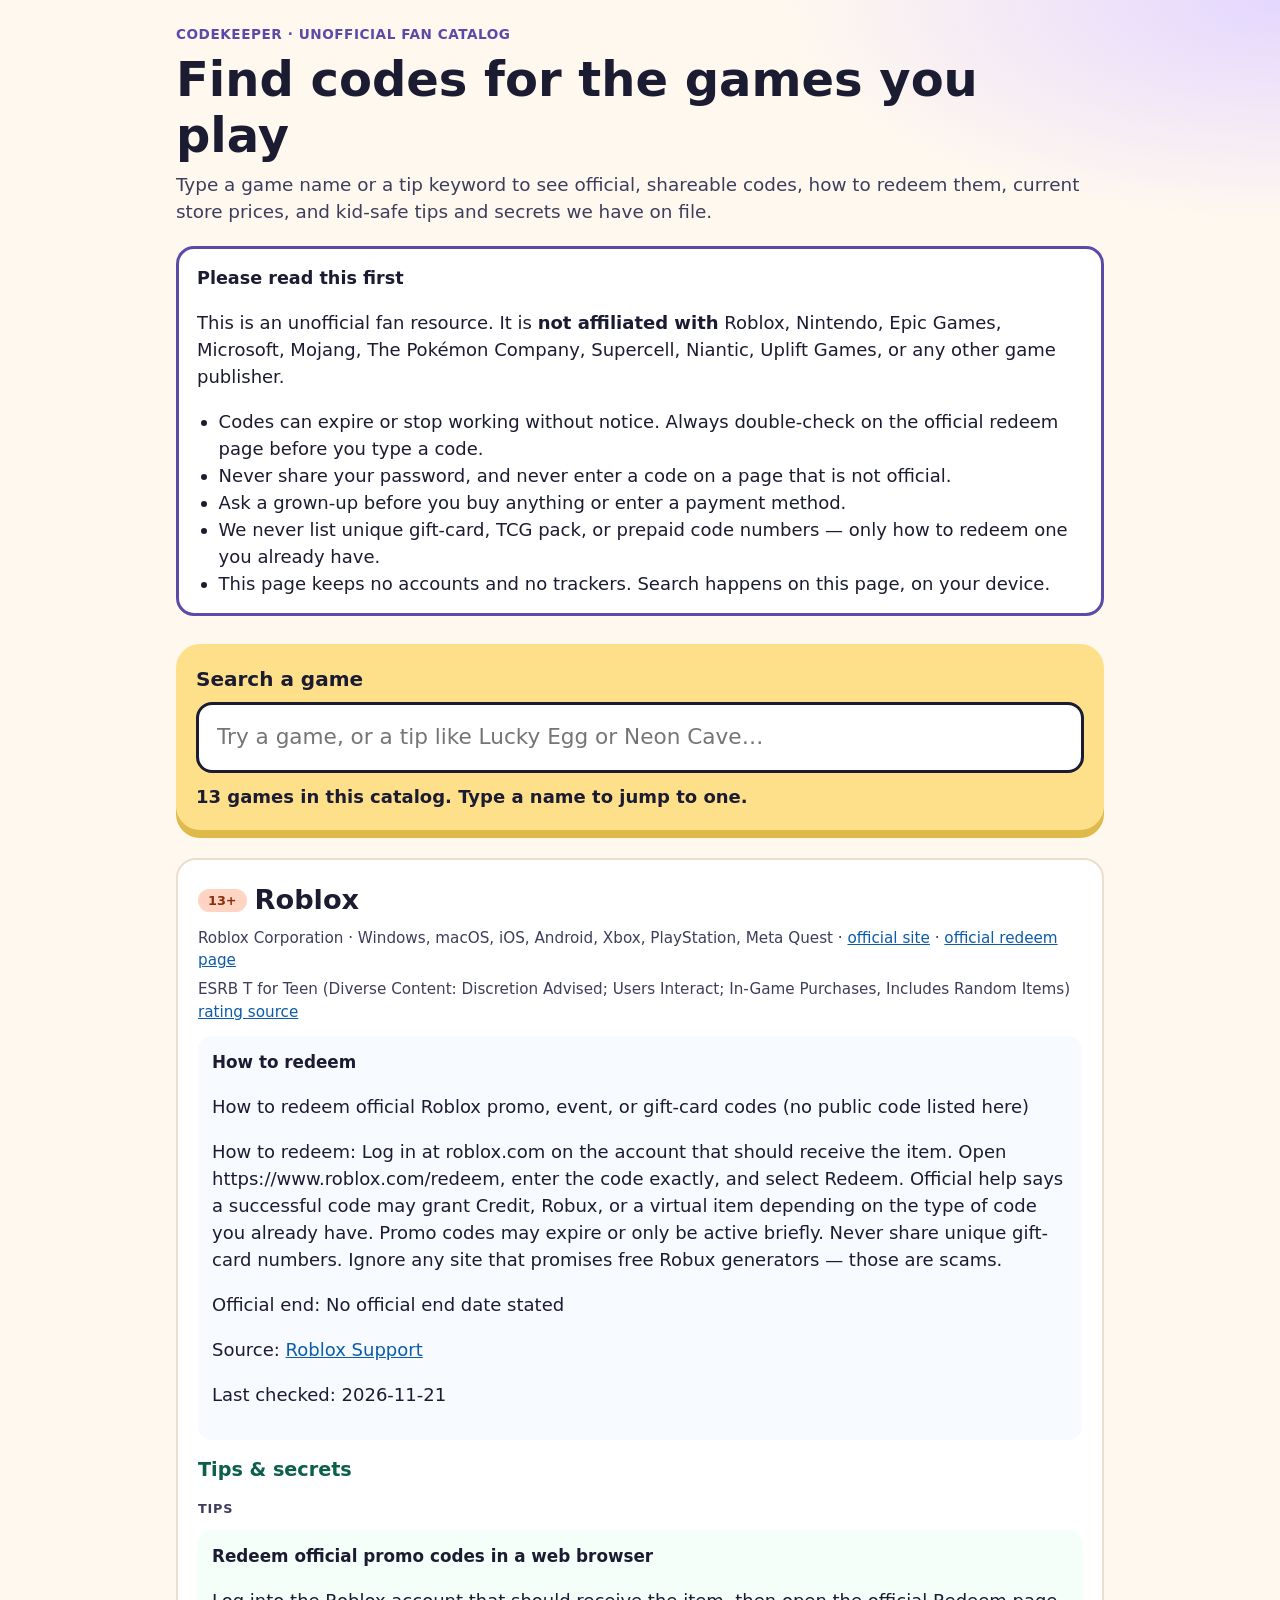
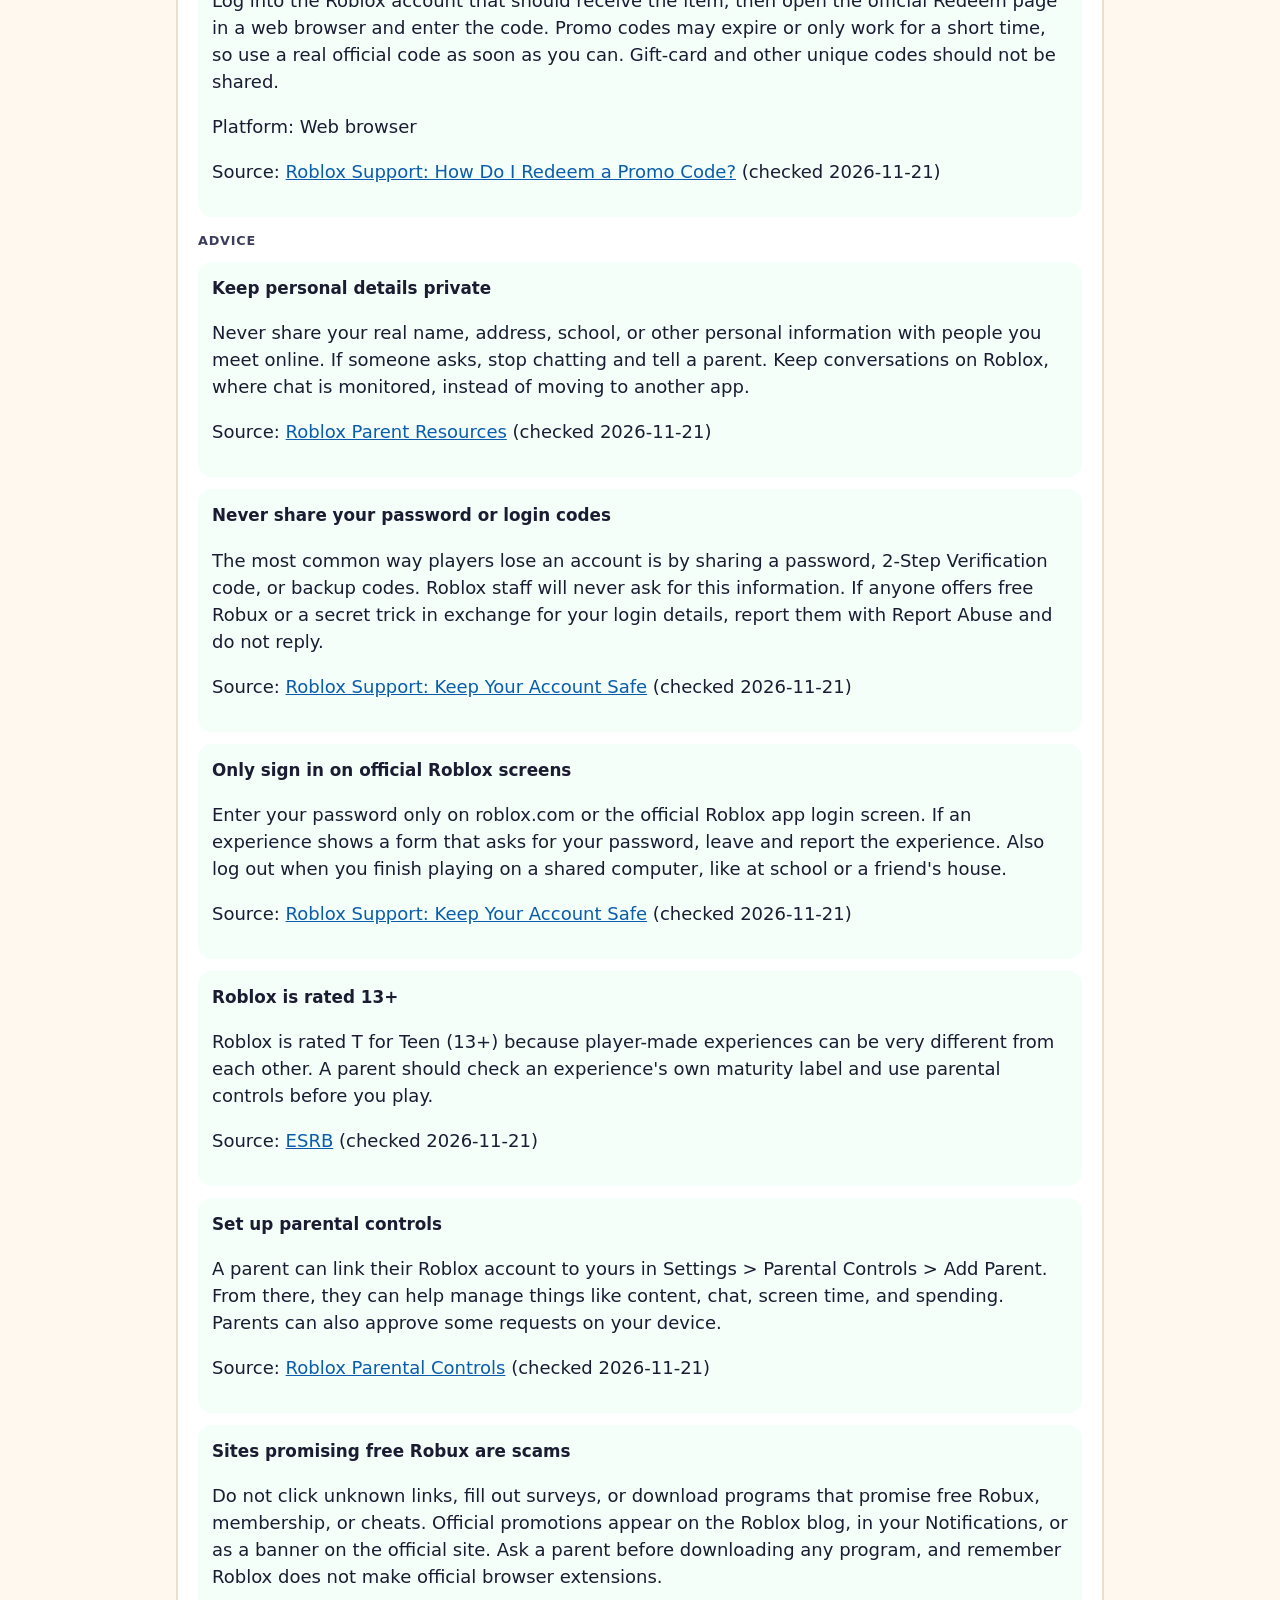
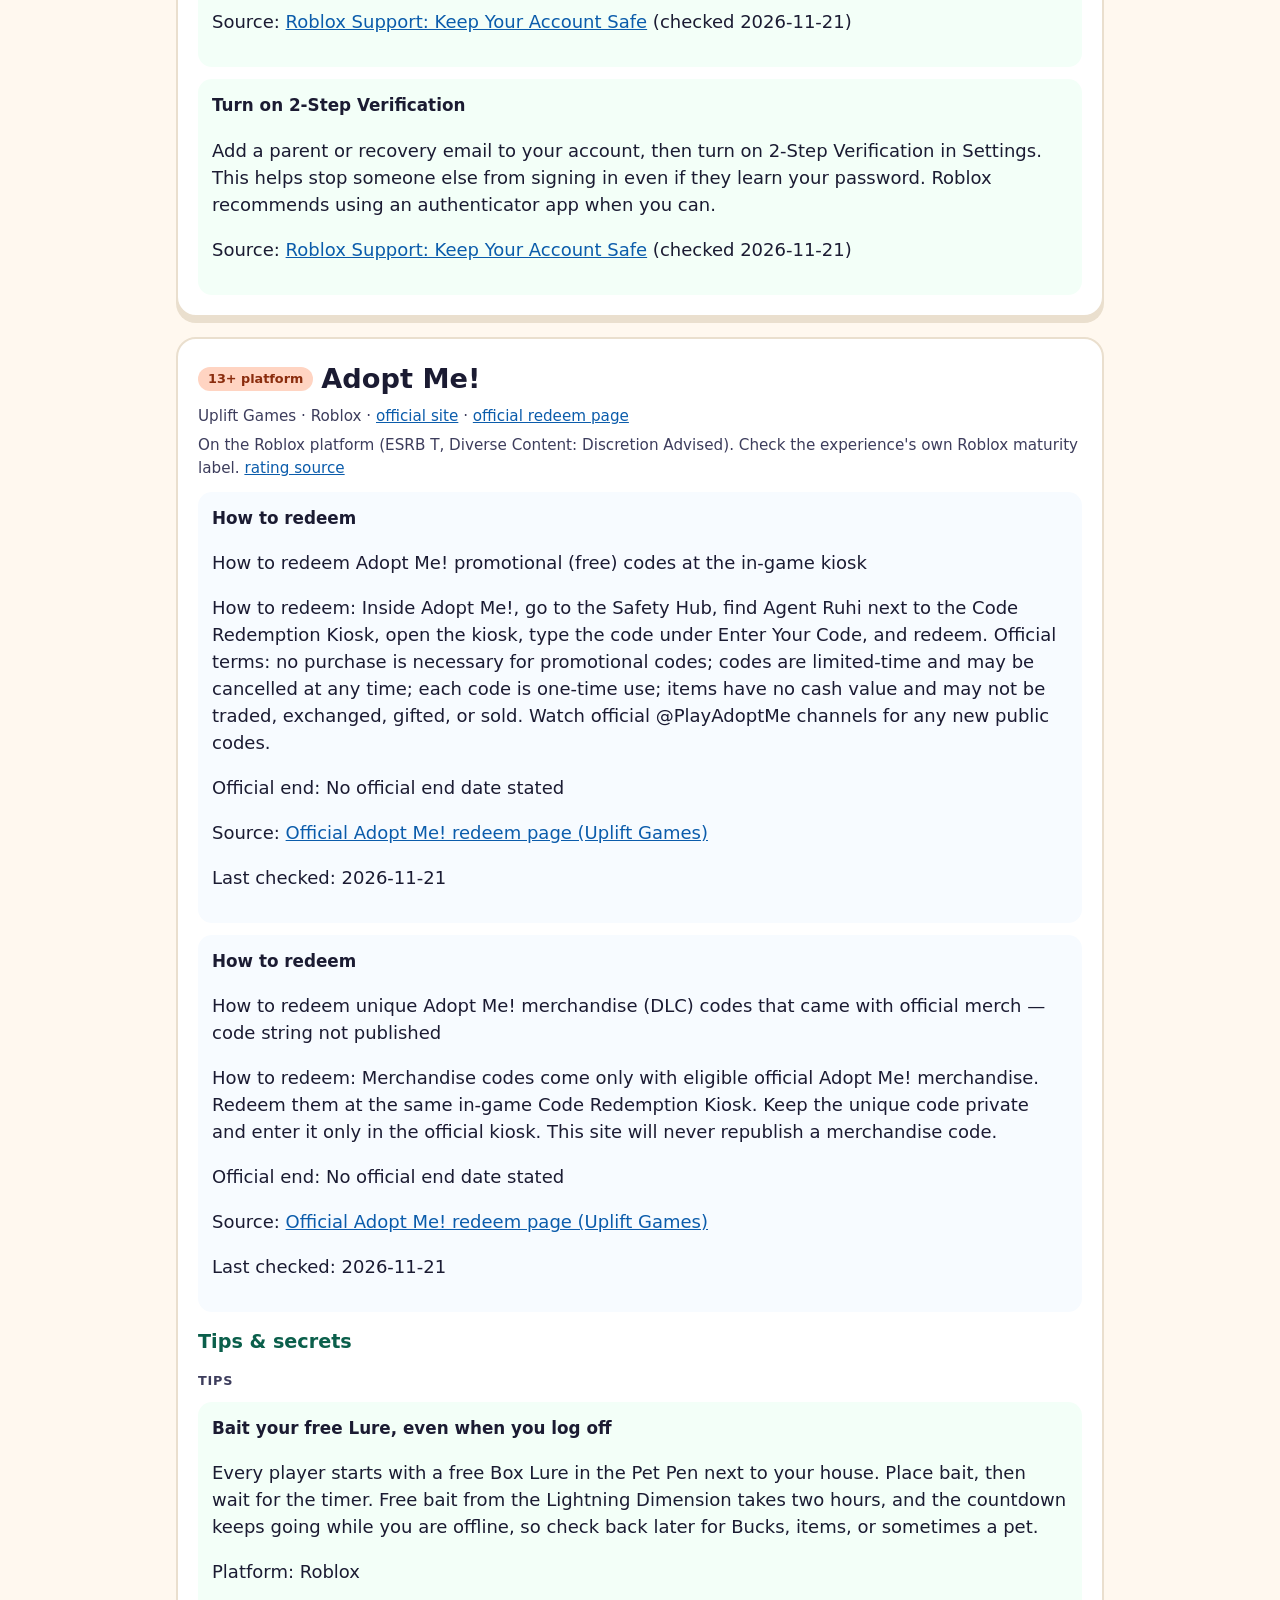
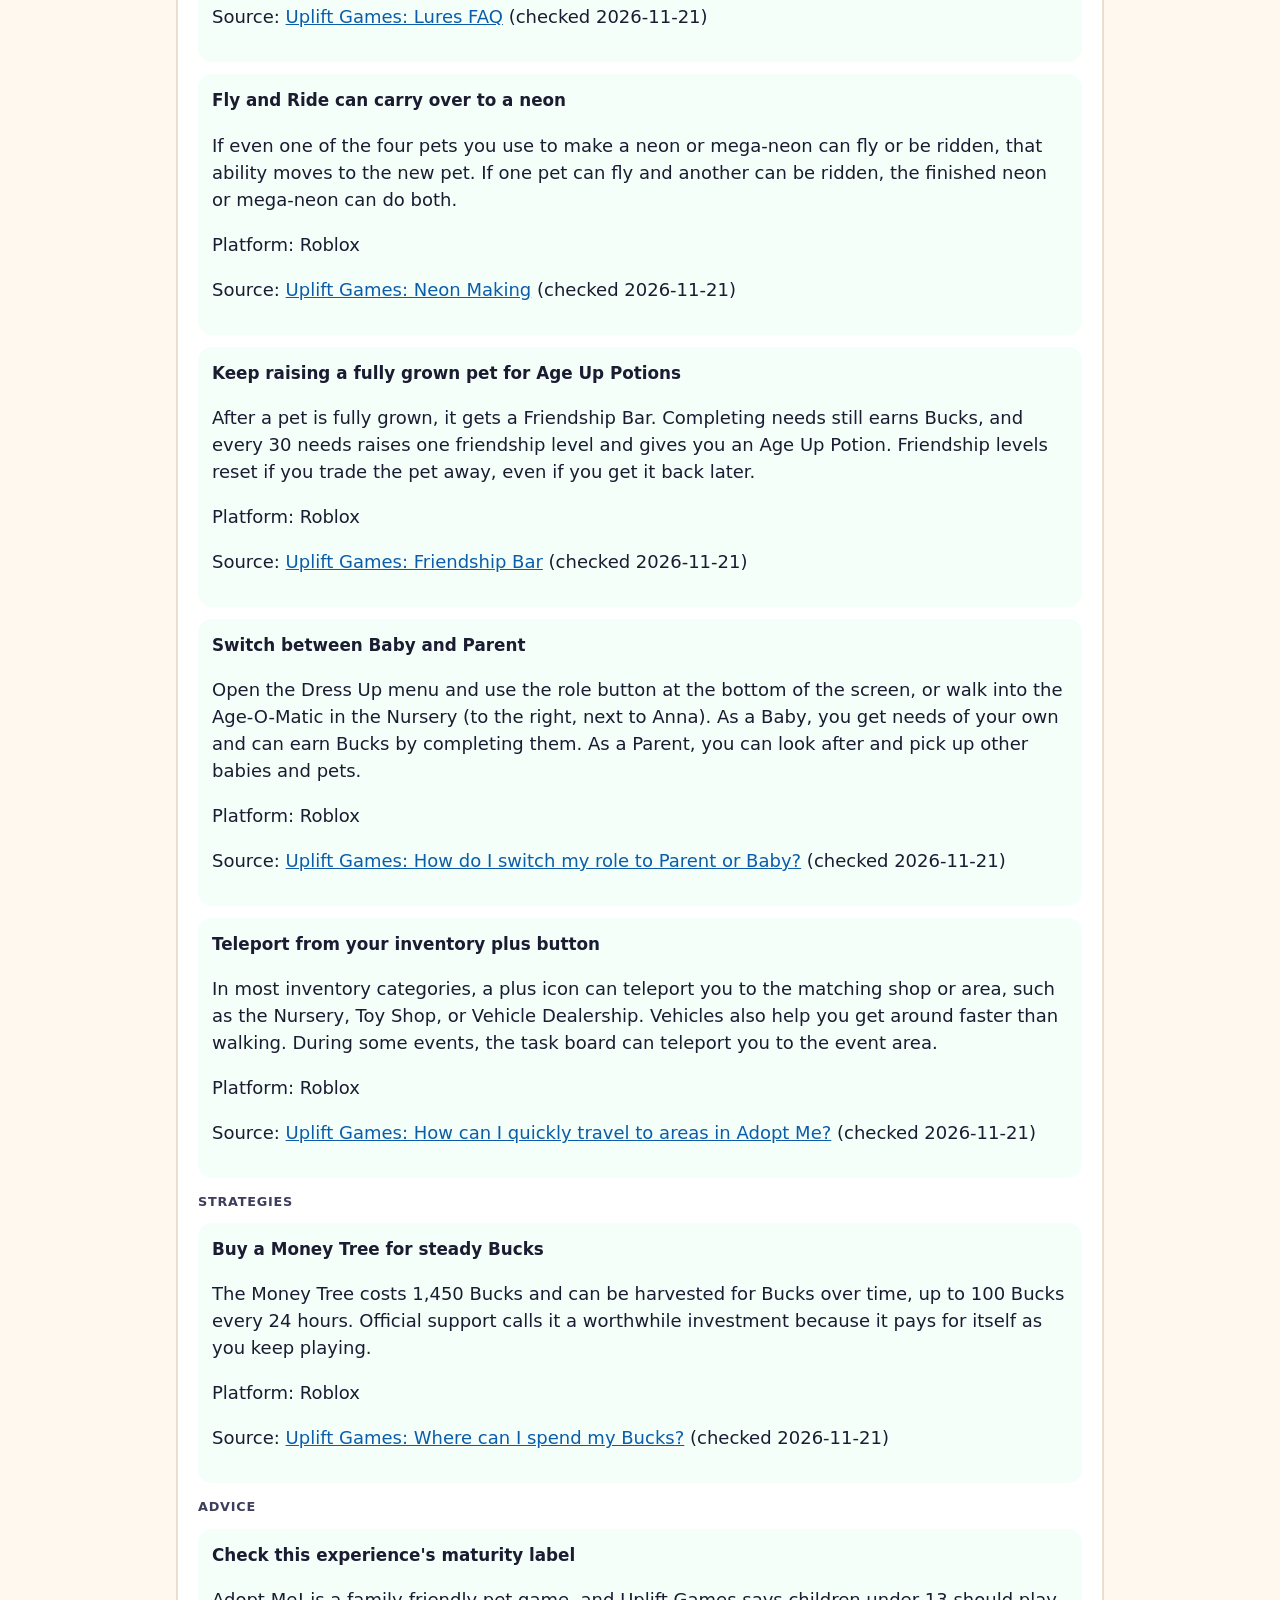
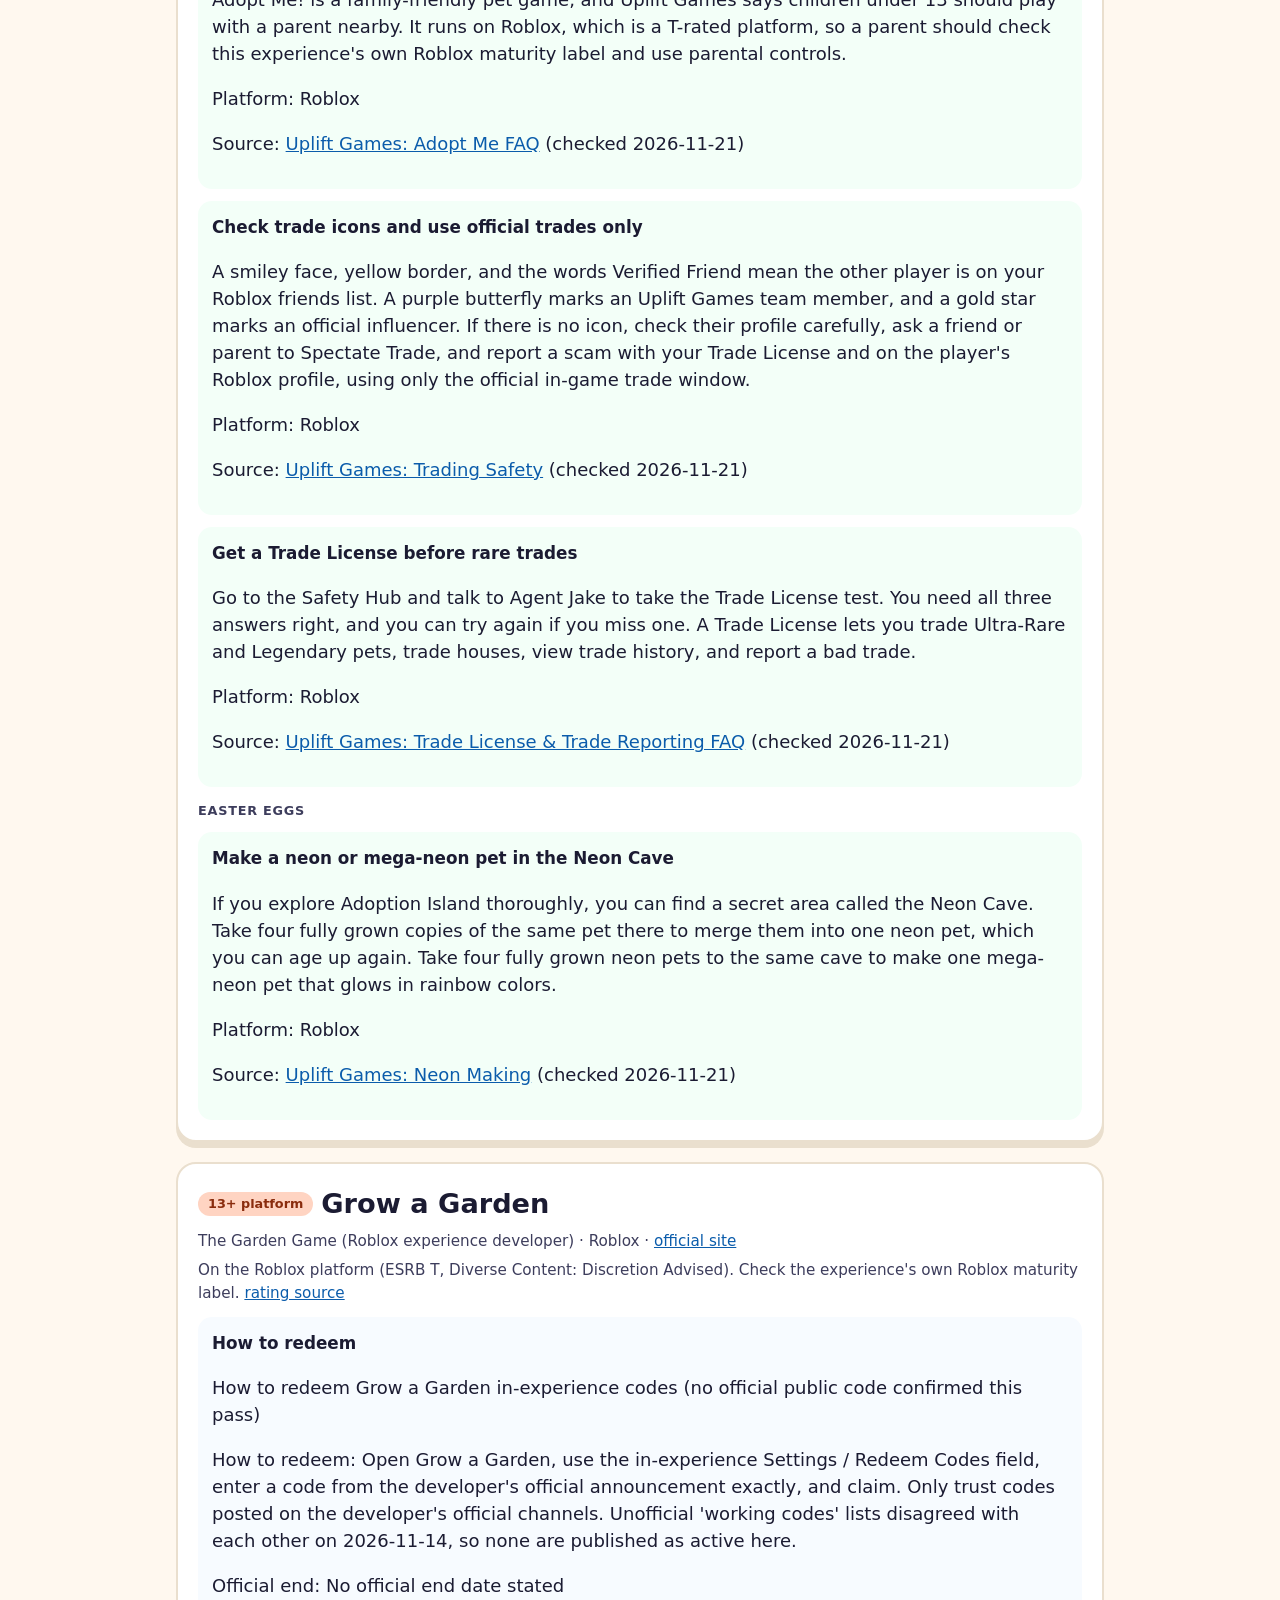
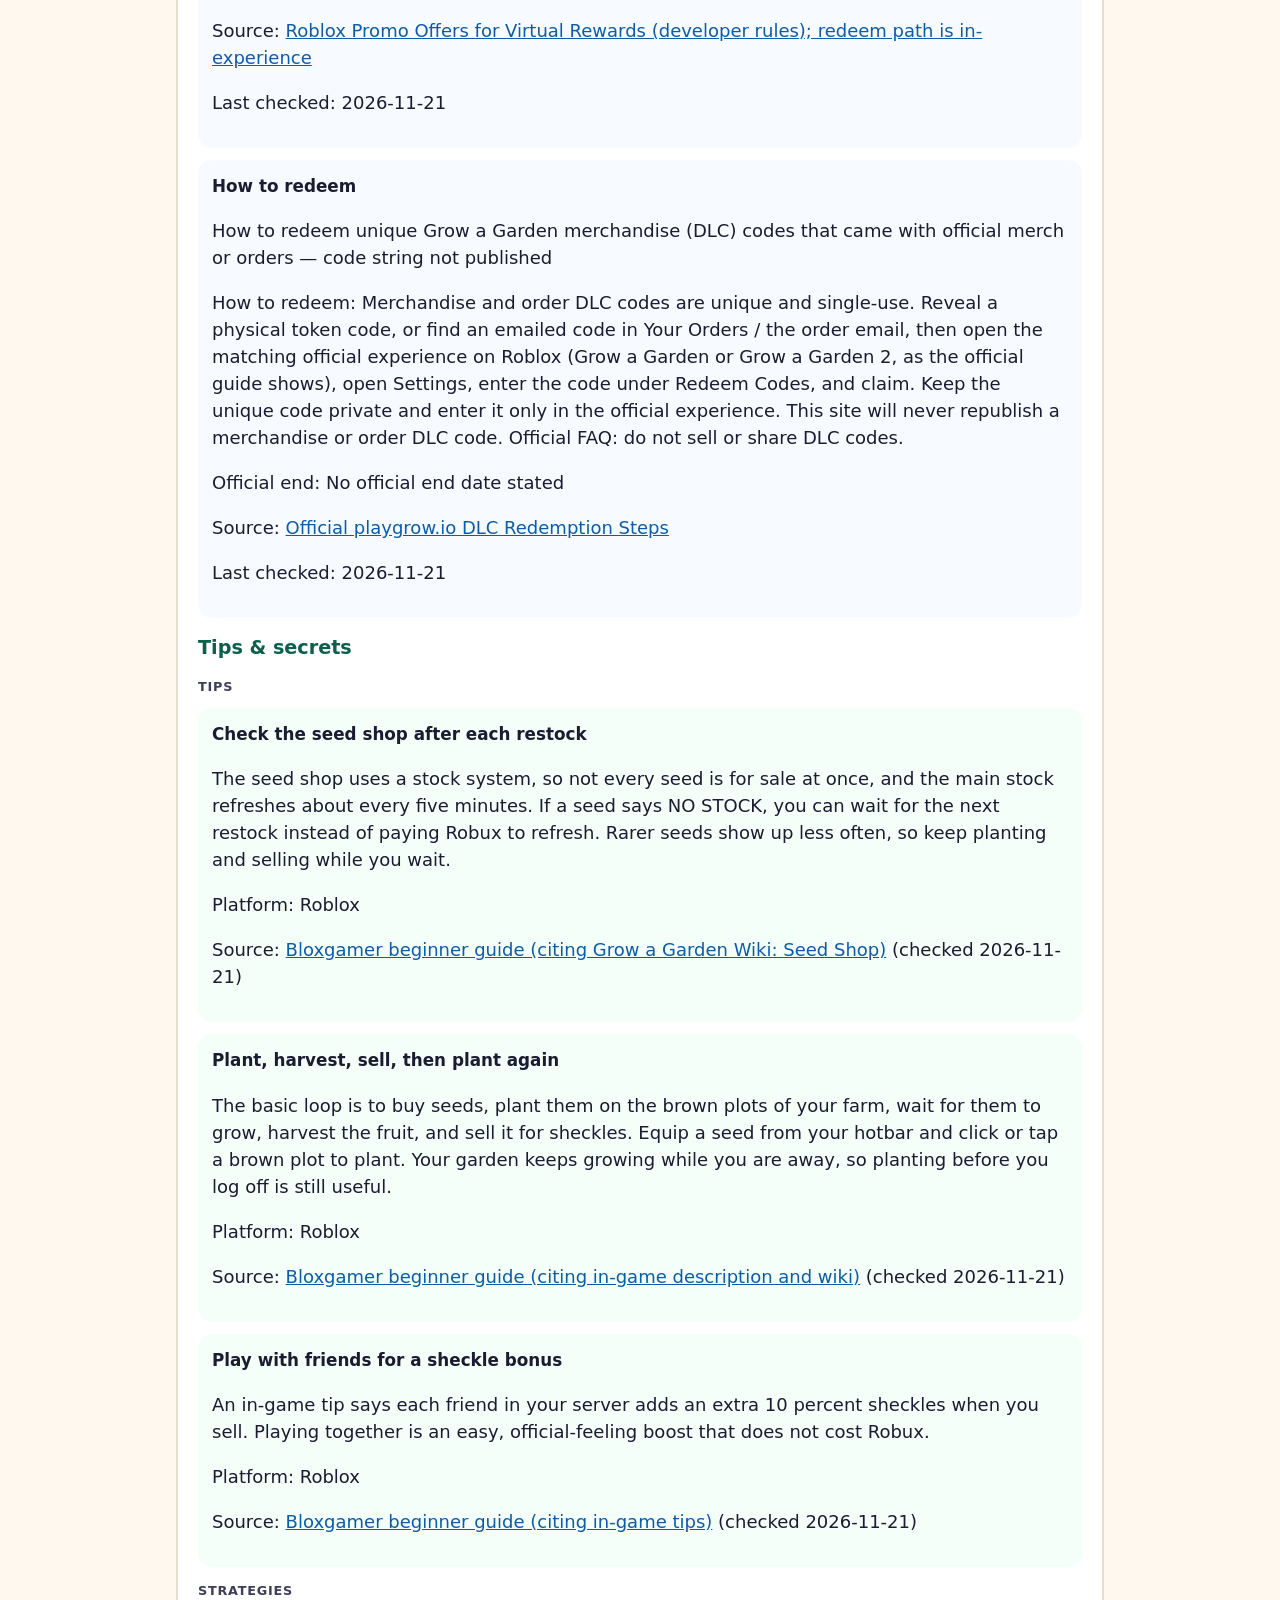
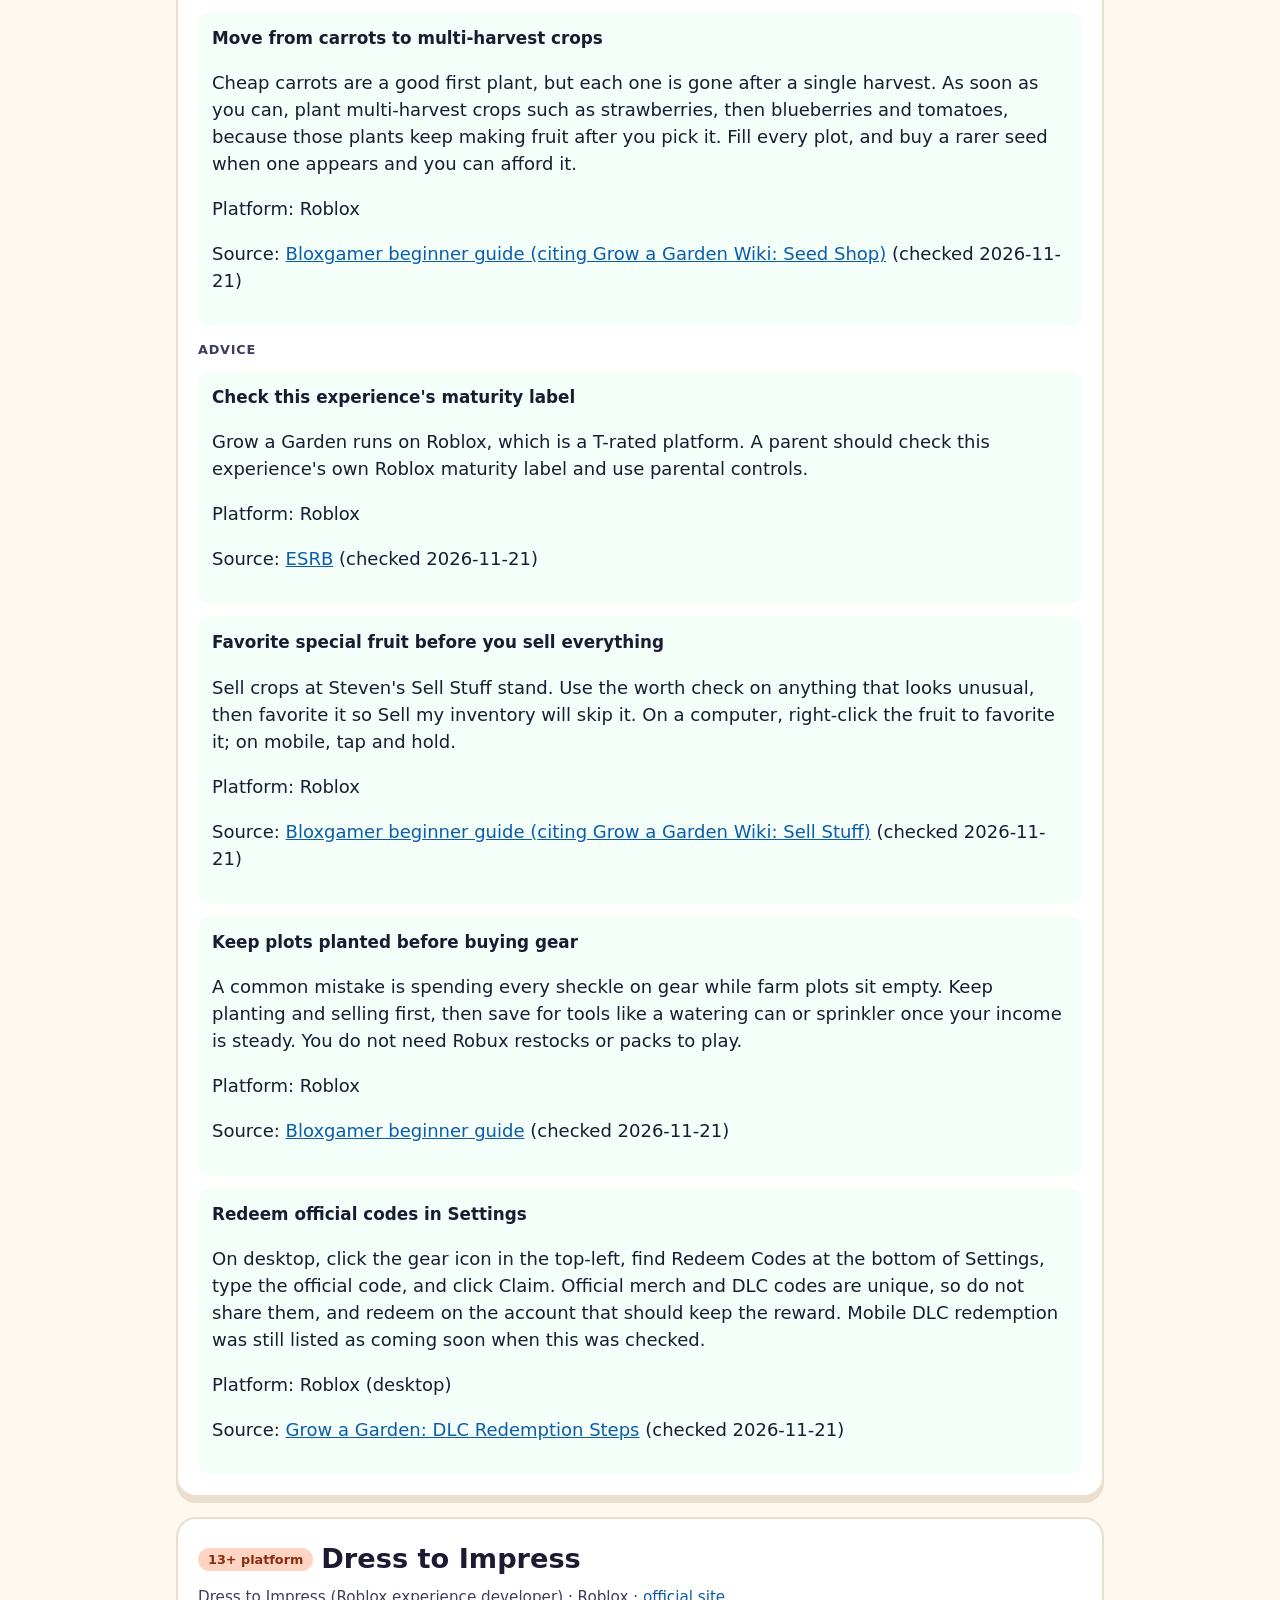
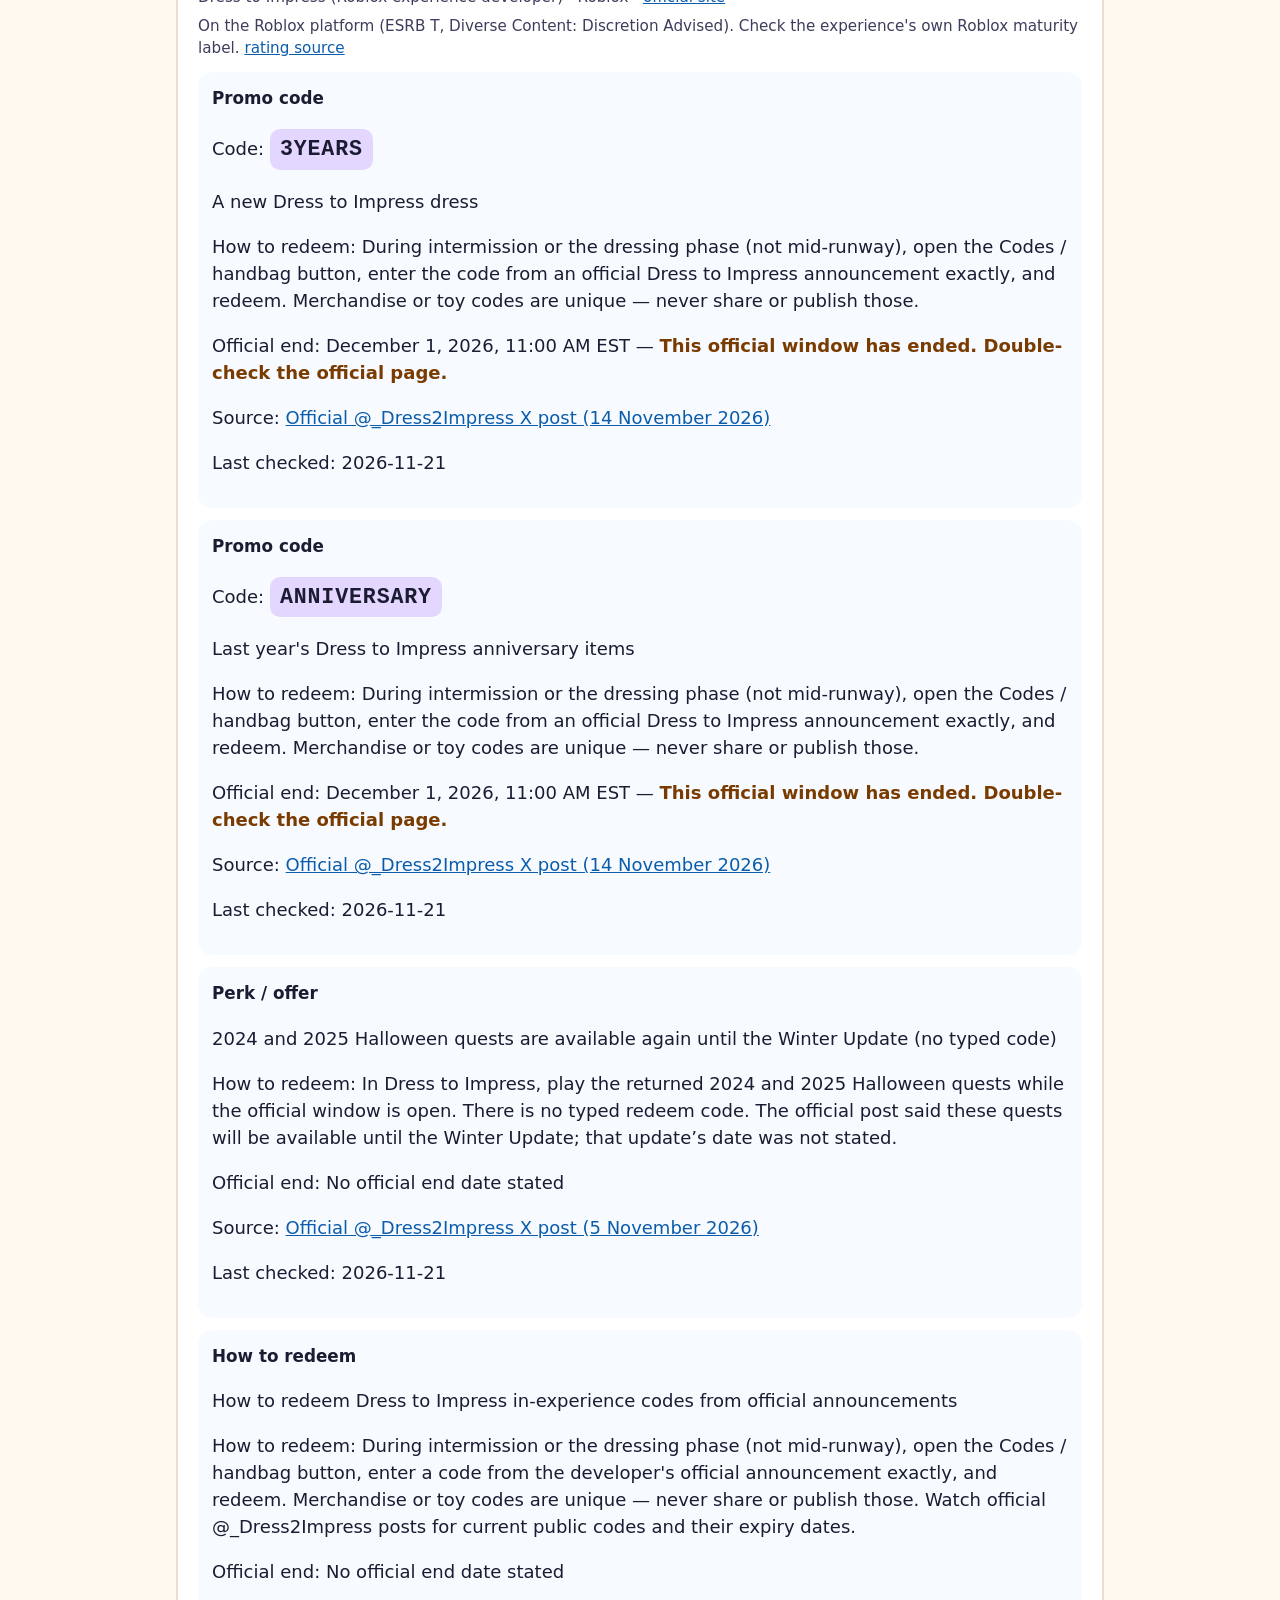
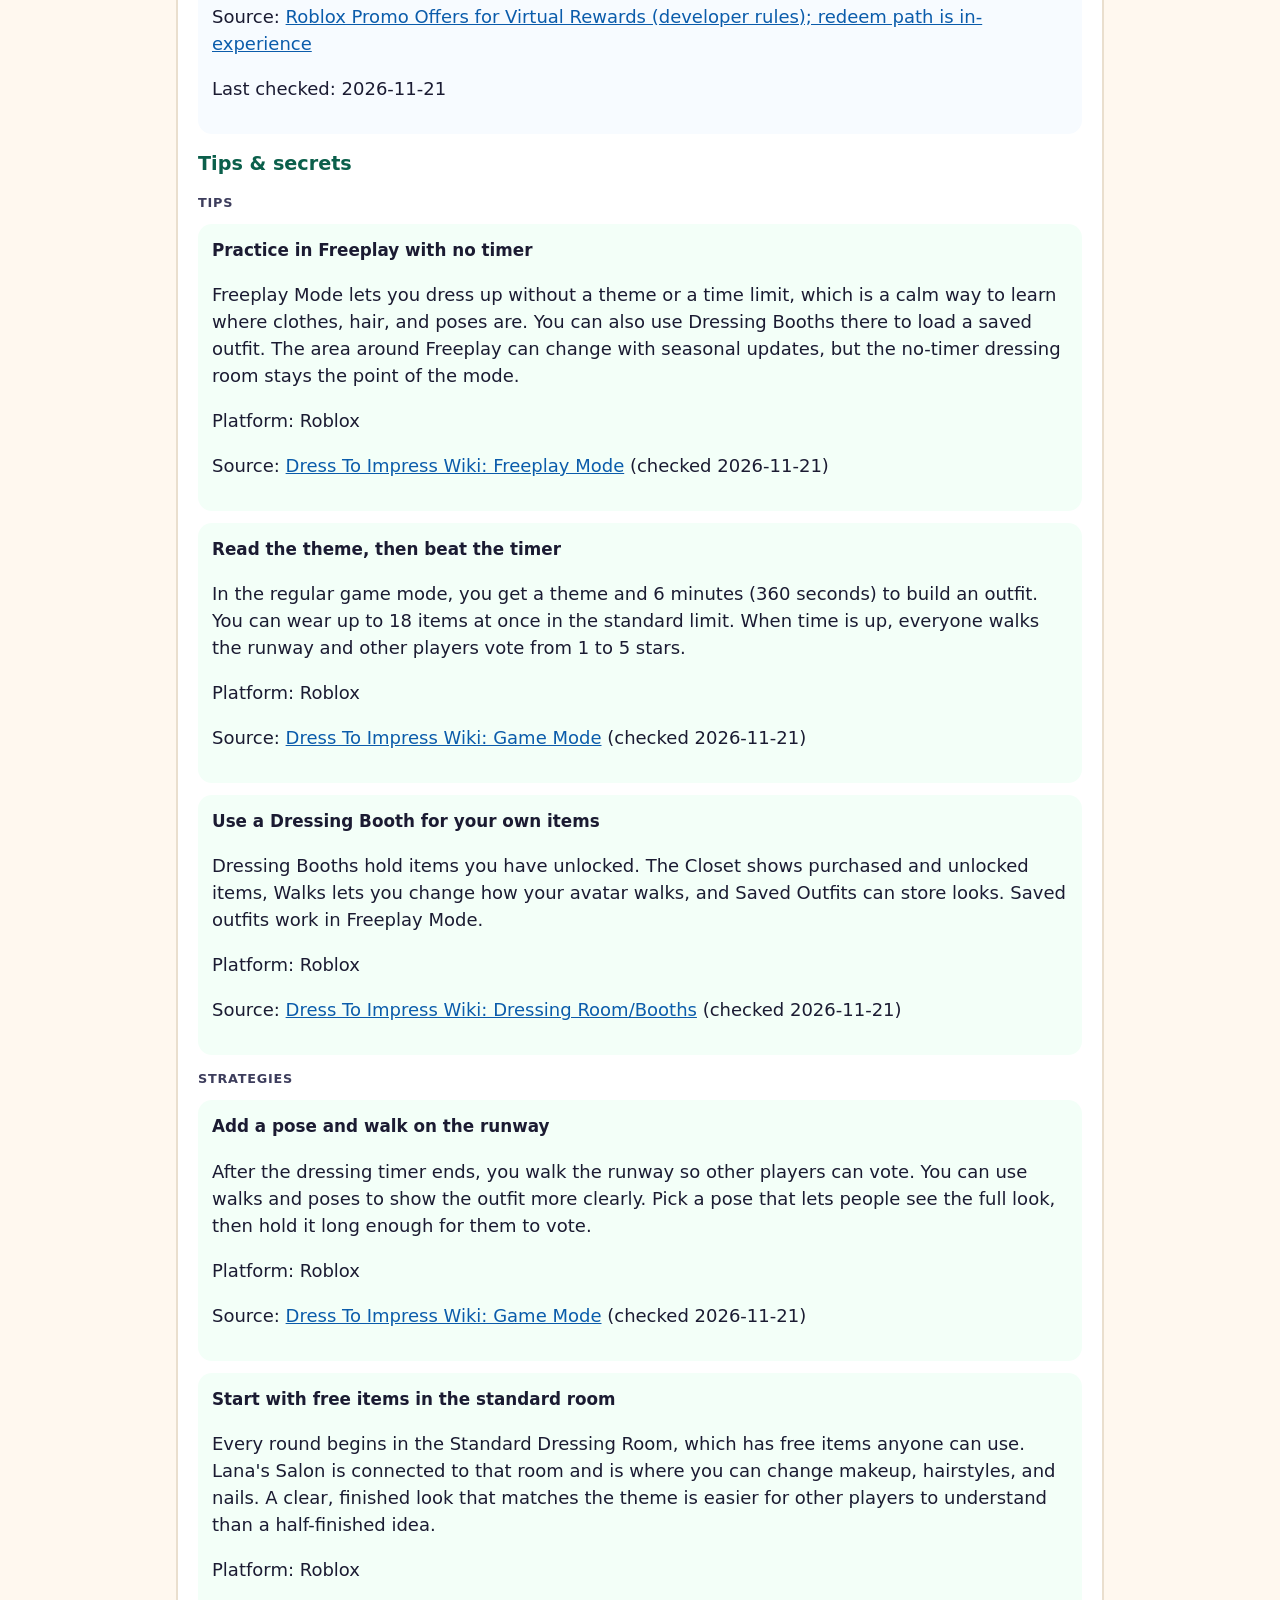
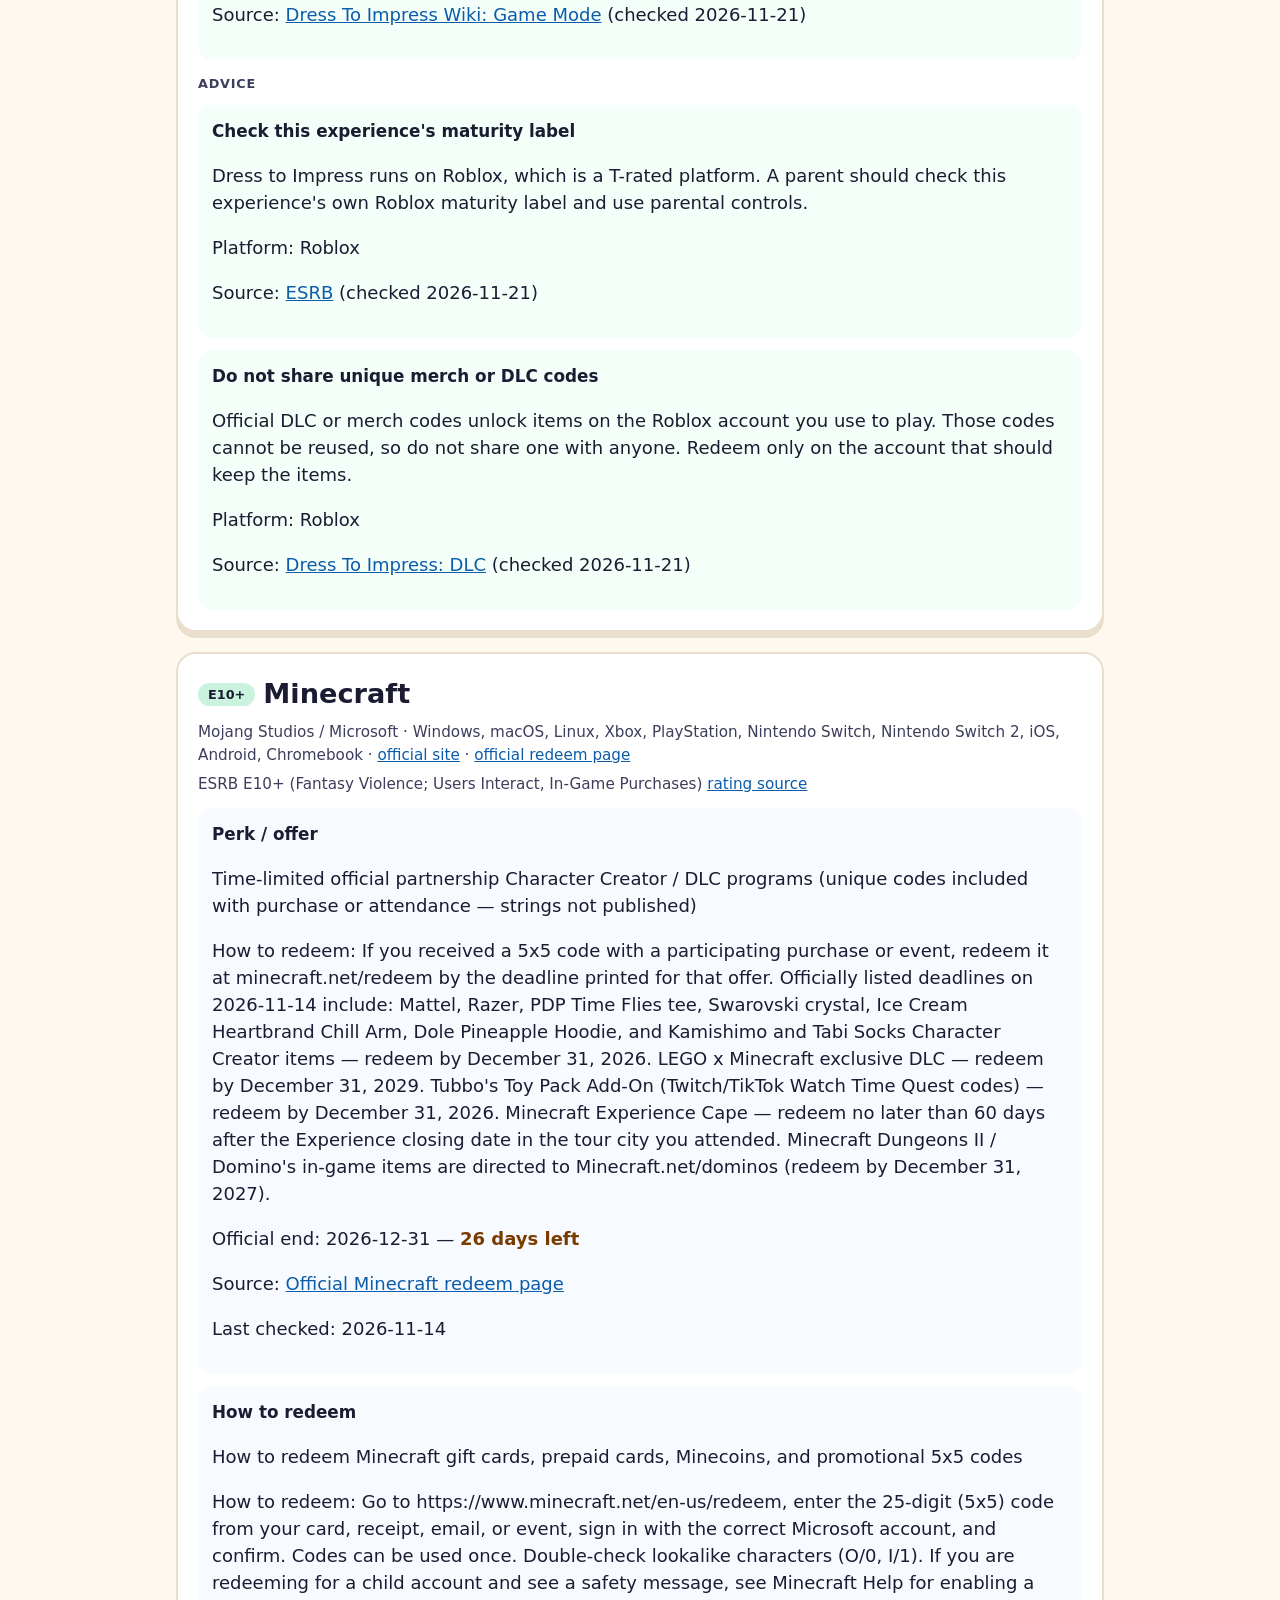
==== codekeeper-search.html @ 4c2b59e3 "Add kid-safe tips and secrets to the public catalog Each game page now has a Tips & secrets section," ====
<!DOCTYPE html>
<html lang="en">
<head>
  <meta charset="utf-8">
  <meta name="viewport" content="width=device-width, initial-scale=1">
  <meta name="robots" content="noindex, nofollow">
  <title>Codekeeper — find game codes</title>
  <style>
    :root {
      --ink: #1b1b32;
      --muted: #3d3d5c;
      --paper: #fff8ef;
      --card: #ffffff;
      --sky: #d9f0ff;
      --sun: #ffe08a;
      --mint: #c9f2df;
      --peach: #ffd4c2;
      --lilac: #e4d7ff;
      --line: #eadfce;
      --link: #0b5cab;
      --teen: #8a2c0d;
    }
    * { box-sizing: border-box; }
    html, body { margin: 0; padding: 0; }
    body {
      font-family: "Segoe UI", "Avenir Next", "Avenir", "Century Gothic", system-ui, sans-serif;
      background: radial-gradient(1200px 500px at 10% -10%, var(--sky), transparent 60%),
                  radial-gradient(900px 400px at 100% 0%, var(--lilac), transparent 55%),
                  var(--paper);
      color: var(--ink);
      line-height: 1.5;
      font-size: 18px;
    }
    .wrap { max-width: 960px; margin: 0 auto; padding: 24px 16px 64px; }
    .skip { position: absolute; left: -999px; }
    .skip:focus { left: 16px; top: 16px; background: #fff; padding: 8px; }
    header.hero h1 { font-size: clamp(2rem, 5vw, 3rem); line-height: 1.15; margin: 0 0 8px; }
    .eyebrow { margin: 0 0 8px; font-weight: 700; letter-spacing: 0.04em; text-transform: uppercase; font-size: 0.85rem; color: #5b4aa8; }
    .lede { margin: 0 0 20px; font-size: 1.15rem; color: var(--muted); }
    .disclaimer {
      background: #fff;
      border: 3px solid #5b4aa8;
      border-radius: 18px;
      padding: 16px 18px;
      margin: 0 0 28px;
    }
    .disclaimer h2 { margin: 0 0 8px; font-size: 1.1rem; }
    .disclaimer ul { margin: 8px 0 0; padding-left: 1.2em; }
    .search-panel {
      background: var(--sun);
      border-radius: 24px;
      padding: 20px;
      margin-bottom: 28px;
      box-shadow: 0 8px 0 #e0b94b;
    }
    .search-panel label { display: block; font-weight: 800; font-size: 1.25rem; margin-bottom: 8px; }
    #q {
      width: 100%;
      font: inherit;
      font-size: 1.35rem;
      padding: 16px 18px;
      border: 3px solid var(--ink);
      border-radius: 16px;
      background: #fff;
    }
    #q:focus { outline: 4px solid #5b4aa8; outline-offset: 2px; }
    .hint { margin: 10px 0 0; font-weight: 600; }
    .card {
      background: var(--card);
      border: 2px solid var(--line);
      border-radius: 20px;
      padding: 20px;
      margin: 0 0 20px;
      box-shadow: 0 6px 0 var(--line);
    }
    .card h2 { margin: 0 0 6px; font-size: 1.7rem; display: flex; flex-wrap: wrap; gap: 8px; align-items: center; }
    .badge { display: inline-block; background: var(--mint); border-radius: 999px; padding: 2px 10px; font-size: 0.8rem; font-weight: 800; }
    .badge.teen { background: var(--peach); color: var(--teen); }
    .meta, .rating { margin: 0 0 6px; color: var(--muted); font-size: 0.95rem; }
    .item { background: #f7fbff; border-radius: 14px; padding: 14px; margin: 12px 0 0; }
    .item.deal { background: #fff7e8; }
    .item.tip { background: #f3fff8; }
    .item h3 { margin: 0 0 6px; font-size: 1.05rem; }
    .tips { margin-top: 16px; }
    .tips > h3 { margin: 16px 0 6px; font-size: 1.2rem; color: #0b5f4b; }
    .tip-kind { margin: 14px 0 0; font-size: 0.8rem; letter-spacing: 0.06em; text-transform: uppercase; color: var(--muted); }
    .code {
      font-family: ui-monospace, "Cascadia Code", "SF Mono", Menlo, monospace;
      font-size: 1.35rem;
      font-weight: 800;
      letter-spacing: 0.04em;
      background: var(--lilac);
      padding: 4px 10px;
      border-radius: 10px;
      display: inline-block;
    }
    .countdown { font-weight: 800; color: #7a3b00; }
    a { color: var(--link); }
    footer { margin-top: 32px; color: var(--muted); font-size: 0.95rem; }
    .empty { background: #fff; border-radius: 16px; padding: 18px; }
  </style>
</head>
<body>
  <a class="skip" href="#q">Skip to search</a>
  <div class="wrap">
    <header class="hero">
      <p class="eyebrow">Codekeeper · unofficial fan catalog</p>
      <h1>Find codes for the games you play</h1>
      <p class="lede">Type a game name or a tip keyword to see official, shareable codes, how to redeem them, current store prices, and kid-safe tips and secrets we have on file.</p>
    </header>

    <aside class="disclaimer" role="note">
      <h2>Please read this first</h2>
      <p>This is an unofficial fan resource. It is <strong>not affiliated with</strong> Roblox, Nintendo, Epic Games, Microsoft, Mojang, The Pokémon Company, Supercell, Niantic, Uplift Games, or any other game publisher.</p>
      <ul>
        <li>Codes can expire or stop working without notice. Always double-check on the official redeem page before you type a code.</li>
        <li>Never share your password, and never enter a code on a page that is not official.</li>
        <li>Ask a grown-up before you buy anything or enter a payment method.</li>
        <li>We never list unique gift-card, TCG pack, or prepaid code numbers — only how to redeem one you already have.</li>
        <li>This page keeps no accounts and no trackers. Search happens on this page, on your device.</li>
      </ul>
    </aside>

    <section class="search-panel">
      <label for="q">Search a game</label>
      <input id="q" type="search" autocomplete="off" spellcheck="false" placeholder="Try a game, or a tip like Lucky Egg or Neon Cave…">
      <p class="hint" id="search-status">Loading catalog…</p>
    </section>

    <main id="results"></main>

    <footer>
      <p>Catalog snapshot: <span id="generated-at"></span>. Always confirm details on the official source link.</p>
      <p>This page does not collect personal information. A later version with accounts or email alerts would need a reviewed privacy policy first.</p>
    </footer>
  </div>
  <script id="catalog" type="application/json">{"generated_at":"2026-11-21 17:16:53 UTC","disclaimer":"Unofficial fan resource. Not affiliated with Roblox, Epic Games, Nintendo, The Pokémon Company, Microsoft, Mojang, Supercell, Niantic, or other publishers. Codes expire and can be cancelled. Always confirm on the official redeem page before entering anything. This site does not collect personal information.","games":[{"id":1,"name":"Roblox","slug":"roblox","aliases":"Roblox platform, Roblox promo codes","franchise_or_platform":"Roblox (platform)","publisher":"Roblox Corporation","platforms":"Windows, macOS, iOS, Android, Xbox, PlayStation, Meta Quest","age_rating":"ESRB T for Teen (Diverse Content: Discretion Advised; Users Interact; In-Game Purchases, Includes Random Items)","age_rating_source_url":"https://www.esrb.org/blog/what-parents-need-to-know-about-roblox-2/","audience_label":"13+","kid_priority":"mvp","official_site":"https://www.roblox.com","official_redeem_url":"https://www.roblox.com/redeem","notes":"The Roblox platform is rated T because user-created experiences vary widely. Use parental controls. Official promo codes are redeemed at roblox.com/redeem in a web browser (not typically in the regular app). Promo codes may expire or only be active briefly. Sites promising free Robux via generators are scams. Do not scrape roblox.com; watch official channels only. Never auto-redeem.","sort_priority":10},{"id":2,"name":"Adopt Me!","slug":"adopt-me","aliases":"Adopt Me, playadopt.me, Uplift Games Adopt Me","franchise_or_platform":"Roblox experience","publisher":"Uplift Games","platforms":"Roblox","age_rating":"On the Roblox platform (ESRB T, Diverse Content: Discretion Advised). Check the experience's own Roblox maturity label.","age_rating_source_url":"https://www.esrb.org/blog/what-parents-need-to-know-about-roblox-2/","audience_label":"13+ platform","kid_priority":"mvp","official_site":"https://www.playadopt.me/","official_redeem_url":"https://www.playadopt.me/redeem","notes":"In-experience codes are entered at the Code Redemption Kiosk in the Safety Hub (next to Agent Ruhi). Merchandise/DLC codes included with official merch are unique and single-use — this catalog never republishes those strings. Watch only official Uplift / @PlayAdoptMe channels. Do not scrape the Roblox experience.","sort_priority":20},{"id":3,"name":"Grow a Garden","slug":"grow-a-garden","aliases":"GaG, Grow a Garden Roblox","franchise_or_platform":"Roblox experience","publisher":"The Garden Game (Roblox experience developer)","platforms":"Roblox","age_rating":"On the Roblox platform (ESRB T, Diverse Content: Discretion Advised). Check the experience's own Roblox maturity label.","age_rating_source_url":"https://www.esrb.org/blog/what-parents-need-to-know-about-roblox-2/","audience_label":"13+ platform","kid_priority":"mvp","official_site":"https://playgrow.io/","official_redeem_url":null,"notes":"In-experience redeem box is typically in Settings. Official channels: @GrowaGardenRblx, playgrow.io, and the official experience page. playgrow.io currently points Play the Game at Grow a Garden 2, a separate experience. Official code tweets often do not name which game. No original-game public code was confirmed as still live on 2026-11-19. Do not scrape the experience. Never auto-redeem.","sort_priority":30},{"id":4,"name":"Dress to Impress","slug":"dress-to-impress","aliases":"DTI, Dress To Impress Roblox","franchise_or_platform":"Roblox experience","publisher":"Dress to Impress (Roblox experience developer)","platforms":"Roblox","age_rating":"On the Roblox platform (ESRB T, Diverse Content: Discretion Advised). Check the experience's own Roblox maturity label.","age_rating_source_url":"https://www.esrb.org/blog/what-parents-need-to-know-about-roblox-2/","audience_label":"13+ platform","kid_priority":"mvp","official_site":"https://playdresstoimpress.com/","official_redeem_url":null,"notes":"In-experience codes are typically entered via the Codes / handbag button during intermission or dressing (not mid-runway). Official channels: @_Dress2Impress and playdresstoimpress.com. Verified live anniversary codes from the official 14 November 2026 post are stored as active (expire 1 December 2026, 11 AM EST). Merchandise codes are unique and are never republished here. Do not scrape the experience. Never auto-redeem.","sort_priority":40},{"id":5,"name":"Minecraft","slug":"minecraft","aliases":"Minecraft Java, Minecraft Bedrock, Minecraft Java & Bedrock Edition, MC","franchise_or_platform":"Minecraft","publisher":"Mojang Studios / Microsoft","platforms":"Windows, macOS, Linux, Xbox, PlayStation, Nintendo Switch, Nintendo Switch 2, iOS, Android, Chromebook","age_rating":"ESRB E10+ (Fantasy Violence; Users Interact, In-Game Purchases)","age_rating_source_url":"https://www.esrb.org/ratings/39546/minecraft/","audience_label":"E10+","kid_priority":"mvp","official_site":"https://www.minecraft.net","official_redeem_url":"https://www.minecraft.net/en-us/redeem","notes":"Most Minecraft redeem codes are unique 25-digit (5x5) codes tied to a gift card, purchase, or event attendance. This catalog explains how to redeem them and lists official program deadlines, but never republishes unique code strings. A Microsoft account is required. Codes can be used once. Some older Java-only or region-specific codes have limits.","sort_priority":50},{"id":6,"name":"Pokémon Pokopia","slug":"pokemon-pokopia","aliases":"Pokopia, Pokemon Pokopia","franchise_or_platform":"Pokémon","publisher":"The Pokémon Company / Nintendo","platforms":"Nintendo Switch 2","age_rating":"ESRB E for Everyone (Users Interact, In-Game Purchases)","age_rating_source_url":"https://www.esrb.org/ratings/41026/pokemon-pokopia/","audience_label":"E","kid_priority":"mvp","official_site":"https://www.pokemon.com/us/news/get-stylish-and-cozy-furniture-sets-as-pokemon-pokopia-mystery-gifts","official_redeem_url":null,"notes":"Life simulation, released March 5, 2026, Switch 2 exclusive. Mystery Gifts are claimed at a Pokémon Center PC: Get Items > Mystery Gifts > Get with Code/Password.","sort_priority":60},{"id":7,"name":"Pokémon Legends: Z-A","slug":"pokemon-legends-z-a","aliases":"Pokémon Legends ZA, Pokemon Legends Z-A, Legends Z-A, Z-A","franchise_or_platform":"Pokémon","publisher":"The Pokémon Company / Nintendo / GAME FREAK","platforms":"Nintendo Switch, Nintendo Switch 2","age_rating":"ESRB E10+ (Fantasy Violence; In-Game Purchases)","age_rating_source_url":"https://www.esrb.org/ratings/40484/pokemon-legends-z-a/","audience_label":"E10+","kid_priority":"mvp","official_site":"https://www.pokemon.com/us/news/get-shiny-xerneas-in-pokemon-legends-z-a-via-mystery-gift","official_redeem_url":null,"notes":"Action RPG, released October 16, 2025. Mystery Gifts: main menu > Link Play > Mystery Gift > Get with Code/Password. Save after redeeming.","sort_priority":70},{"id":8,"name":"Pokémon Scarlet and Violet","slug":"pokemon-scarlet-violet","aliases":"Pokémon Scarlet, Pokémon Violet, Pokemon Scarlet, Pokemon Violet, SV, Paldea","franchise_or_platform":"Pokémon","publisher":"The Pokémon Company / Nintendo / GAME FREAK","platforms":"Nintendo Switch, Nintendo Switch 2","age_rating":"ESRB E (confirm on the official product page; not independently re-opened on an ESRB title page this pass)","age_rating_source_url":"https://www.nintendo.com/us/store/products/pokemon-scarlet-switch/","audience_label":"E","kid_priority":"mvp","official_site":"https://scarletviolet.pokemon.com","official_redeem_url":null,"notes":"Mystery Gift unlocks after reaching the first Pokémon Center: X > Poké Portal > Mystery Gift > Get with Code/Password, or Get via Internet. No shareable serial code was found on an official pokemon.com page on 2026-11-14, so none are published as active. Fan-site lists were not used as proof.","sort_priority":80},{"id":9,"name":"Pokémon GO","slug":"pokemon-go","aliases":"Pokemon GO, Pokémon Go, Pogo","franchise_or_platform":"Pokémon","publisher":"Niantic / The Pokémon Company","platforms":"iOS, Android","age_rating":"See the official App Store / Google Play listing (not independently re-confirmed on an ESRB title page this pass).","age_rating_source_url":"https://www.pokemongolive.com/redeem","audience_label":null,"kid_priority":"mvp","official_site":"https://pokemongolive.com","official_redeem_url":"https://www.pokemongolive.com/redeem","notes":"Offer and gift-card codes are redeemed while signed in at the official Code Redemption page. Gift-card codes are unique and are never republished here. No official public offer code was listed on the official redeem page when it was opened on 2026-11-14.","sort_priority":90},{"id":10,"name":"Pokémon TCG Live","slug":"pokemon-tcg-live","aliases":"Pokemon TCG Live, TCG Live, Pokémon Trading Card Game Live","franchise_or_platform":"Pokémon","publisher":"The Pokémon Company","platforms":"Windows, iOS, Android","age_rating":"See official store listings (not independently re-confirmed on an ESRB title page this pass).","age_rating_source_url":"https://support.pokemon.com/hc/en-us/articles/6488400519444-Code-Card-Redemption-FAQ","audience_label":null,"kid_priority":"mvp","official_site":"https://www.pokemon.com","official_redeem_url":"https://redeem.tcg.pokemon.com/en-us/","notes":"Pack and product code cards are unique, single-use entitlements. This catalog only explains how to redeem them and never republishes a unique TCG code.","sort_priority":100},{"id":11,"name":"Fortnite","slug":"fortnite","aliases":"Fortnite Battle Royale, Fortnite Creative, LEGO Fortnite, FN","franchise_or_platform":"Epic Games / Fortnite","publisher":"Epic Games","platforms":"Windows, PlayStation, Xbox, Nintendo Switch, Nintendo Switch 2, iOS, Android","age_rating":"ESRB T for Teen (Animated Blood, Lyrics, Suggestive Themes, Violence; Users Interact, In-Game Purchases)","age_rating_source_url":"https://www.esrb.org/ratings/41678/fortnite-battle-royale/","audience_label":"13+","kid_priority":"age-gated","official_site":"https://www.fortnite.com","official_redeem_url":"https://store.epicgames.com/en-US/redeem","notes":"Rated T — labeled 13+, not a young-kids default. Creator codes support a creator on eligible purchases; they do not give the player free V-Bucks or skins. A player's Support-A-Creator selection lasts 14 days (then can be re-entered); that is not the code expiring. Epic Terms restrict bot automation of licensed products — never auto-redeem or scrape the Epic Store or Fortnite client. Watch official Fortnite/Epic news only. No official public redeem-code list was found on 2026-11-14.","sort_priority":110},{"id":12,"name":"Animal Crossing: New Horizons","slug":"animal-crossing-new-horizons","aliases":"ACNH, Animal Crossing, New Horizons, Animal Crossing Switch 2 Edition","franchise_or_platform":"Nintendo / Animal Crossing","publisher":"Nintendo","platforms":"Nintendo Switch, Nintendo Switch 2","age_rating":"ESRB E (Comic Mischief, Mild Fantasy Violence; Users Interact, In-Game Purchases)","age_rating_source_url":"https://www.nintendo.com/us/store/products/animal-crossing-new-horizons-switch/","audience_label":"E","kid_priority":"mvp","official_site":"https://animalcrossing.nintendo.com","official_redeem_url":"https://www.nintendo.com/us/online/nintendo-switch-online/special-offers/","notes":"Shareable typed promo codes are uncommon. Official Nintendo Switch Online Special Offers include in-game item bonuses for members. Unique eShop voucher or gift-card codes are never republished.","sort_priority":120},{"id":13,"name":"Brawl Stars","slug":"brawl-stars","aliases":"BrawlStars, Supercell Brawl Stars","franchise_or_platform":"Supercell","publisher":"Supercell","platforms":"iOS, Android","age_rating":"Google Play: Everyone 10+ (Fantasy Violence, Crude Humor; Users Interact, In-Game Purchases, Includes Random Items). An ESRB.org title page was not successfully opened in the planning research.","age_rating_source_url":"https://play.google.com/store/apps/details?id=com.supercell.brawlstars&hl=en_US","audience_label":"E10+","kid_priority":"mvp","official_site":"https://store.supercell.com/brawlstars","official_redeem_url":"https://store.supercell.com/brawlstars","notes":"Official Supercell Store is the redeem channel. The exact in-page 'Redeem a Store Code' control was not confirmed first-hand in this pass, so no store-code strings are published as active. Gift-card codes are unique and are never republished. Includes random-item purchases — not a gambling promo, but called out for parents.","sort_priority":130}],"codes":[{"id":1,"game_id":1,"game_name":"Roblox","game_slug":"roblox","type":"how_to_only","code_text":null,"reward":"How to redeem official Roblox promo, event, or gift-card codes (no public code listed here)","platforms":"Web browser (roblox.com/redeem). The regular Roblox app and most consoles cannot redeem platform codes.","region_lock":"unspecified — not stated by official source","status":"active","start_date":null,"expiry_date":null,"source_url":"https://en.help.roblox.com/hc/en-us/articles/360029650831-How-Do-I-Redeem-a-Promo-Code","source_name":"Roblox Support","date_checked":"2026-11-21","redeem_instructions":"Log in at roblox.com on the account that should receive the item. Open https://www.roblox.com/redeem, enter the code exactly, and select Redeem. Official help says a successful code may grant Credit, Robux, or a virtual item depending on the type of code you already have. Promo codes may expire or only be active briefly. Never share unique gift-card numbers. Ignore any site that promises free Robux generators — those are scams.","notes":"Official pages still do not publish a shareable platform-wide promo-code list. Rechecked 2026-11-21: official Roblox help still explains how to redeem but names no current public promo string, and no official @Roblox post in 2026 was found announcing a live public promo code (search covered promo / promocode / redeem / SPIDERCOLA). Never share unique gift-card numbers. Sites promising free Robux generators are scams.","expiry_at":null,"expiry_label":"No official end date stated"},{"id":3,"game_id":2,"game_name":"Adopt Me!","game_slug":"adopt-me","type":"how_to_only","code_text":null,"reward":"How to redeem Adopt Me! promotional (free) codes at the in-game kiosk","platforms":"Roblox — Adopt Me! experience","region_lock":"unspecified — not stated by official source","status":"active","start_date":null,"expiry_date":null,"source_url":"https://www.playadopt.me/redeem","source_name":"Official Adopt Me! redeem page (Uplift Games)","date_checked":"2026-11-21","redeem_instructions":"Inside Adopt Me!, go to the Safety Hub, find Agent Ruhi next to the Code Redemption Kiosk, open the kiosk, type the code under Enter Your Code, and redeem. Official terms: no purchase is necessary for promotional codes; codes are limited-time and may be cancelled at any time; each code is one-time use; items have no cash value and may not be traded, exchanged, gifted, or sold. Watch official @PlayAdoptMe channels for any new public codes.","notes":"The official redeem page documents the kiosk and rules but does not list a current public code string. Rechecked 2026-11-21: latest official news (Quality of Life Improvements, 20 November 2026) and official @PlayAdoptMe posts since June listed no still-open official window for a current public code.","expiry_at":null,"expiry_label":"No official end date stated"},{"id":4,"game_id":2,"game_name":"Adopt Me!","game_slug":"adopt-me","type":"how_to_only","code_text":null,"reward":"How to redeem unique Adopt Me! merchandise (DLC) codes that came with official merch — code string not published","platforms":"Roblox — Adopt Me! experience","region_lock":"unspecified — not stated by official source","status":"active","start_date":null,"expiry_date":null,"source_url":"https://www.playadopt.me/redeem","source_name":"Official Adopt Me! redeem page (Uplift Games)","date_checked":"2026-11-21","redeem_instructions":"Merchandise codes come only with eligible official Adopt Me! merchandise. Redeem them at the same in-game Code Redemption Kiosk. Keep the unique code private and enter it only in the official kiosk. This site will never republish a merchandise code.","notes":"is_single_use_unique=1 and code_text is empty, by design. Rechecked 2026-11-21; merch/DLC strings are still never republished.","expiry_at":null,"expiry_label":"No official end date stated"},{"id":5,"game_id":3,"game_name":"Grow a Garden","game_slug":"grow-a-garden","type":"how_to_only","code_text":null,"reward":"How to redeem Grow a Garden in-experience codes (no official public code confirmed this pass)","platforms":"Roblox — Grow a Garden experience","region_lock":"unspecified — not stated by official source","status":"active","start_date":null,"expiry_date":null,"source_url":"https://en.help.roblox.com/hc/en-us/articles/10549651908244-Promo-Offers-for-Virtual-Rewards","source_name":"Roblox Promo Offers for Virtual Rewards (developer rules); redeem path is in-experience","date_checked":"2026-11-21","redeem_instructions":"Open Grow a Garden, use the in-experience Settings / Redeem Codes field, enter a code from the developer's official announcement exactly, and claim. Only trust codes posted on the developer's official channels. Unofficial 'working codes' lists disagreed with each other on 2026-11-14, so none are published as active here.","notes":"Official @GrowaGardenRblx posts and the official experience / playgrow.io pages were opened on 2026-11-21. No current official public code for the original game was confirmed as still live. Older official codes remain stored as unverified until they are reconfirmed. Grow a Garden 2 is a separate experience. Official merch/DLC codes are unique and are never republished here.","expiry_at":null,"expiry_label":"No official end date stated"},{"id":35,"game_id":3,"game_name":"Grow a Garden","game_slug":"grow-a-garden","type":"how_to_only","code_text":null,"reward":"How to redeem unique Grow a Garden merchandise (DLC) codes that came with official merch or orders — code string not published","platforms":"Roblox — Grow a Garden or Grow a Garden 2, as named on the official DLC guide","region_lock":"unspecified — not stated by official source","status":"active","start_date":null,"expiry_date":null,"source_url":"https://playgrow.io/pages/dlc-redemption-steps","source_name":"Official playgrow.io DLC Redemption Steps","date_checked":"2026-11-21","redeem_instructions":"Merchandise and order DLC codes are unique and single-use. Reveal a physical token code, or find an emailed code in Your Orders / the order email, then open the matching official experience on Roblox (Grow a Garden or Grow a Garden 2, as the official guide shows), open Settings, enter the code under Redeem Codes, and claim. Keep the unique code private and enter it only in the official experience. This site will never republish a merchandise or order DLC code. Official FAQ: do not sell or share DLC codes.","notes":"is_single_use_unique=1 and code_text is empty, by design. Official guide checked 2026-11-21. playgrow.io currently also documents redemption for Grow a Garden 2, a separate experience.","expiry_at":null,"expiry_label":"No official end date stated"},{"id":21,"game_id":4,"game_name":"Dress to Impress","game_slug":"dress-to-impress","type":"promo_redeem","code_text":"3YEARS","reward":"A new Dress to Impress dress","platforms":"Roblox — Dress to Impress experience","region_lock":"unspecified — not stated by official source","status":"active","start_date":"2026-11-14","expiry_date":"2026-12-01","source_url":"https://x.com/_Dress2Impress/status/2121678165781418392","source_name":"Official @_Dress2Impress X post (14 November 2026)","date_checked":"2026-11-21","redeem_instructions":"During intermission or the dressing phase (not mid-runway), open the Codes / handbag button, enter the code from an official Dress to Impress announcement exactly, and redeem. Merchandise or toy codes are unique — never share or publish those.","notes":"Official post (full text) says ANNIVERSARY and 3YEARS expire December 1st, 11 AM EST. expiry_date is stored as 2026-12-01 so the daily expire job will mark it expired the following calendar day. Region was not stated. Rechecked 2026-11-21: the official @_Dress2Impress post is still live and no later official post ended these codes.","expiry_at":"2026-12-01T11:00:00-05:00","expiry_label":"December 1, 2026, 11:00 AM EST"},{"id":20,"game_id":4,"game_name":"Dress to Impress","game_slug":"dress-to-impress","type":"promo_redeem","code_text":"ANNIVERSARY","reward":"Last year's Dress to Impress anniversary items","platforms":"Roblox — Dress to Impress experience","region_lock":"unspecified — not stated by official source","status":"active","start_date":"2026-11-14","expiry_date":"2026-12-01","source_url":"https://x.com/_Dress2Impress/status/2121678165781418392","source_name":"Official @_Dress2Impress X post (14 November 2026)","date_checked":"2026-11-21","redeem_instructions":"During intermission or the dressing phase (not mid-runway), open the Codes / handbag button, enter the code from an official Dress to Impress announcement exactly, and redeem. Merchandise or toy codes are unique — never share or publish those.","notes":"Official post (full text) says ANNIVERSARY and 3YEARS expire December 1st, 11 AM EST. The same post also announced a 3X candy currency coupon that had to be activated by November 16, 2 PM EST; that perk is not a typed code and had already ended when this row was first added. Region was not stated. Rechecked 2026-11-21: the official @_Dress2Impress post is still live and no later official post ended these codes.","expiry_at":"2026-12-01T11:00:00-05:00","expiry_label":"December 1, 2026, 11:00 AM EST"},{"id":34,"game_id":4,"game_name":"Dress to Impress","game_slug":"dress-to-impress","type":"perk","code_text":null,"reward":"2024 and 2025 Halloween quests are available again until the Winter Update (no typed code)","platforms":"Roblox — Dress to Impress experience","region_lock":"unspecified — not stated by official source","status":"active","start_date":"2026-11-05","expiry_date":null,"source_url":"https://x.com/_Dress2Impress/status/2118448667866923135","source_name":"Official @_Dress2Impress X post (5 November 2026)","date_checked":"2026-11-21","redeem_instructions":"In Dress to Impress, play the returned 2024 and 2025 Halloween quests while the official window is open. There is no typed redeem code. The official post said these quests will be available until the Winter Update; that update’s date was not stated.","notes":"Official announcement checked 2026-11-21. Later official posts (including the 14 November anniversary codes post) did not end this window. Expiry stays blank until an official Winter Update end date is published.","expiry_at":null,"expiry_label":"No official end date stated"},{"id":6,"game_id":4,"game_name":"Dress to Impress","game_slug":"dress-to-impress","type":"how_to_only","code_text":null,"reward":"How to redeem Dress to Impress in-experience codes from official announcements","platforms":"Roblox — Dress to Impress experience","region_lock":"unspecified — not stated by official source","status":"active","start_date":null,"expiry_date":null,"source_url":"https://en.help.roblox.com/hc/en-us/articles/10549651908244-Promo-Offers-for-Virtual-Rewards","source_name":"Roblox Promo Offers for Virtual Rewards (developer rules); redeem path is in-experience","date_checked":"2026-11-21","redeem_instructions":"During intermission or the dressing phase (not mid-runway), open the Codes / handbag button, enter a code from the developer's official announcement exactly, and redeem. Merchandise or toy codes are unique — never share or publish those. Watch official @_Dress2Impress posts for current public codes and their expiry dates.","notes":"Official @_Dress2Impress posts were opened first-hand on 2026-11-21. Verified live codes ANNIVERSARY and 3YEARS (expire 1 December 2026, 11 AM EST) are listed here. Official code RDC2026 was confirmed expired (ended 19 September 2026, 11 AM EST) and is stored as expired. Other official posts without a still-open window stay unverified until they are reconfirmed as still live. Merchandise codes are unique and are never republished here.","expiry_at":null,"expiry_label":"No official end date stated"},{"id":8,"game_id":5,"game_name":"Minecraft","game_slug":"minecraft","type":"perk","code_text":null,"reward":"Time-limited official partnership Character Creator / DLC programs (unique codes included with purchase or attendance — strings not published)","platforms":"Varies by offer; official page lists Xbox and PC for some add-ons, with playable cross-platform after redemption where stated","region_lock":"unspecified — not stated by official source","status":"active","start_date":null,"expiry_date":"2026-12-31","source_url":"https://www.minecraft.net/en-us/redeem","source_name":"Official Minecraft redeem page","date_checked":"2026-11-14","redeem_instructions":"If you received a 5x5 code with a participating purchase or event, redeem it at minecraft.net/redeem by the deadline printed for that offer. Officially listed deadlines on 2026-11-14 include: Mattel, Razer, PDP Time Flies tee, Swarovski crystal, Ice Cream Heartbrand Chill Arm, Dole Pineapple Hoodie, and Kamishimo and Tabi Socks Character Creator items — redeem by December 31, 2026. LEGO x Minecraft exclusive DLC — redeem by December 31, 2029. Tubbo's Toy Pack Add-On (Twitch/TikTok Watch Time Quest codes) — redeem by December 31, 2026. Minecraft Experience Cape — redeem no later than 60 days after the Experience closing date in the tour city you attended. Minecraft Dungeons II / Domino's in-game items are directed to Minecraft.net/dominos (redeem by December 31, 2027).","notes":"These are official program windows, not a public shared code. Individual 5x5 strings are unique and are not stored.","expiry_at":"2026-12-31T23:59:59-05:00","expiry_label":"2026-12-31"},{"id":7,"game_id":5,"game_name":"Minecraft","game_slug":"minecraft","type":"how_to_only","code_text":null,"reward":"How to redeem Minecraft gift cards, prepaid cards, Minecoins, and promotional 5x5 codes","platforms":"Redeem on minecraft.net; content then available on the platforms the code supports","region_lock":"unspecified — not stated by official source","status":"active","start_date":null,"expiry_date":null,"source_url":"https://www.minecraft.net/en-us/redeem","source_name":"Official Minecraft redeem page","date_checked":"2026-11-14","redeem_instructions":"Go to https://www.minecraft.net/en-us/redeem, enter the 25-digit (5x5) code from your card, receipt, email, or event, sign in with the correct Microsoft account, and confirm. Codes can be used once. Double-check lookalike characters (O/0, I/1). If you are redeeming for a child account and see a safety message, see Minecraft Help for enabling a child account to redeem codes. Never post or share a unique code online.","notes":"Most codes on this page are unique entitlements, not public shareable codes.","expiry_at":null,"expiry_label":"No official end date stated"},{"id":9,"game_id":6,"game_name":"Pokémon Pokopia","game_slug":"pokemon-pokopia","type":"promo_redeem","code_text":"CELEBRATE30TH","reward":"Stylish shiny furniture set: 1 antique chest, 1 cute bed, 1 cute dresser, 1 stylish stool, 1 lace rug, and 1 tea set","platforms":"Nintendo Switch 2","region_lock":"unspecified — not stated by official source","status":"active","start_date":"2026-11-12","expiry_date":"2027-01-07","source_url":"https://www.pokemon.com/us/news/get-stylish-and-cozy-furniture-sets-as-pokemon-pokopia-mystery-gifts","source_name":"pokemon.com news (official)","date_checked":"2026-11-21","redeem_instructions":"Visit the PC at any Pokémon Center in Pokémon Pokopia. Select Get Items, then Mystery Gifts, then Get with Code/Password, and enter CELEBRATE30TH.","notes":"Official 30th-anniversary Mystery Gift, reconfirmed on pokemon.com on 2026-11-21; still listed through January 7, 2027. A second furniture set (warm cozy) is scheduled for December 10, 2026–February 4, 2027; official page says that code will be available soon — not invented here.","expiry_at":"2027-01-07T23:59:59-05:00","expiry_label":"2027-01-07"},{"id":10,"game_id":6,"game_name":"Pokémon Pokopia","game_slug":"pokemon-pokopia","type":"perk","code_text":null,"reward":"Upcoming official Mystery Gift: warm cozy furniture set (code to be published on pokemon.com, not yet released)","platforms":"Nintendo Switch 2","region_lock":"unspecified — not stated by official source","status":"active","start_date":"2026-12-10","expiry_date":"2027-02-04","source_url":"https://www.pokemon.com/us/news/get-stylish-and-cozy-furniture-sets-as-pokemon-pokopia-mystery-gifts","source_name":"pokemon.com news (official)","date_checked":"2026-11-21","redeem_instructions":"The official page says this set will be claimable between December 10, 2026 and February 4, 2027 using a code that will be available soon. Check pokemon.com — do not use guessed codes.","notes":"No code string has been published yet as of 2026-11-21. Official pokemon.com page still says the code will be available soon. Track official news; do not invent the December code.","expiry_at":"2027-02-04T23:59:59-05:00","expiry_label":"2027-02-04"},{"id":38,"game_id":6,"game_name":"Pokémon Pokopia","game_slug":"pokemon-pokopia","type":"perk","code_text":null,"reward":"In-game Ditto rug early-purchase bonus (Mystery Gift via Get via Internet — no typed code)","platforms":"Nintendo Switch 2","region_lock":"unspecified — not stated by official source","status":"active","start_date":"2026-03-05","expiry_date":"2027-01-31","source_url":"https://www.nintendo.com/us/store/products/pokemon-pokopia-switch-2/","source_name":"Official US Nintendo store product page (publisher notification)","date_checked":"2026-11-21","redeem_instructions":"After purchasing Pokémon Pokopia (game-key card or digital), visit a Pokémon Center PC, choose Get Items, then Mystery Gifts, then Get via Internet, and save. There is no typed password. Official store page says you can claim the Ditto rug by Sunday, January 31, 2027. A Nintendo Account is required to go online; a paid Nintendo Switch Online membership is not required. Once per save data.","notes":"Official Nintendo US store product page publisher notification, checked 2026-11-21. This is an early-purchase bonus tied to owning the game, not a shareable serial code.","expiry_at":"2027-01-31T23:59:59-05:00","expiry_label":"2027-01-31"},{"id":11,"game_id":7,"game_name":"Pokémon Legends: Z-A","game_slug":"pokemon-legends-z-a","type":"promo_redeem","code_text":"CELEBRATE30TH","reward":"Shiny Xerneas","platforms":"Nintendo Switch, Nintendo Switch 2","region_lock":"unspecified — not stated by official source","status":"active","start_date":"2026-11-12","expiry_date":"2027-01-07","source_url":"https://www.pokemon.com/us/news/get-shiny-xerneas-in-pokemon-legends-z-a-via-mystery-gift","source_name":"pokemon.com news (official)","date_checked":"2026-11-21","redeem_instructions":"Open the main menu, select Link Play, select Mystery Gift, select Get with Code/Password, enter CELEBRATE30TH, and save your game. You have until Thursday, January 7, 2027.","notes":"Official 30th-anniversary Mystery Gift, reconfirmed on pokemon.com on 2026-11-21; still listed through Thursday, January 7, 2027. Same public password also works in Pokémon Pokopia for furniture. Official page and official @Pokemon post (12 November 2026) say Shiny Yveltal distribution starts December 10, 2026; that password has not been published yet.","expiry_at":"2027-01-07T23:59:59-05:00","expiry_label":"2027-01-07"},{"id":12,"game_id":7,"game_name":"Pokémon Legends: Z-A","game_slug":"pokemon-legends-z-a","type":"perk","code_text":null,"reward":"Upcoming official Mystery Gift: Shiny Yveltal (password to be published on pokemon.com)","platforms":"Nintendo Switch, Nintendo Switch 2","region_lock":"unspecified — not stated by official source","status":"active","start_date":"2026-12-10","expiry_date":null,"source_url":"https://www.pokemon.com/us/news/get-shiny-xerneas-in-pokemon-legends-z-a-via-mystery-gift","source_name":"pokemon.com news (official)","date_checked":"2026-11-21","redeem_instructions":"Official page: starting December 10, 2026 you will be able to receive Shiny Yveltal. Keep checking pokemon.com for the password. Do not use guessed codes.","notes":"No password published as of 2026-11-21. Official pokemon.com news and official @Pokemon post (12 November 2026) still say Shiny Yveltal will be available starting December 10, 2026. Keep checking pokemon.com. Do not use guessed codes.","expiry_at":null,"expiry_label":"No official end date stated"},{"id":36,"game_id":7,"game_name":"Pokémon Legends: Z-A","game_slug":"pokemon-legends-z-a","type":"perk","code_text":null,"reward":"Poké Ball Pattern Vivillon (Mystery Gift via Get via Internet — no typed code)","platforms":"Nintendo Switch, Nintendo Switch 2","region_lock":"unspecified — not stated by official source","status":"active","start_date":"2026-11-06","expiry_date":"2027-02-25","source_url":"https://www.pokemon.com/us/news/receive-a-poke-ball-pattern-vivillon-in-pokemon-legends-z-a","source_name":"pokemon.com news (official)","date_checked":"2026-11-21","redeem_instructions":"Open the main menu, select Link Play, select Mystery Gift, then select Get via Internet, and save your game. There is no typed password. You have until Thursday, February 25, 2027, at 5:59 p.m. PST. The Mystery Gift menu unlocks after the Rewards feature in Mable’s Research (about one hour of play). A Nintendo Account is required to go online; a paid Nintendo Switch Online membership is not required. Once per save data.","notes":"Official window stated through Thursday, February 25, 2027, at 5:59 p.m. PST. Also announced on official @Pokemon (6 November 2026). Rechecked official news page 2026-11-21. expiry_date is stored as 2027-02-25; the official clock time is 5:59 p.m. PST that day.","expiry_at":"2027-02-25T23:59:59-05:00","expiry_label":"2027-02-25"},{"id":39,"game_id":8,"game_name":"Pokémon Scarlet and Violet","game_slug":"pokemon-scarlet-violet","type":"promo_redeem","code_text":"STRACKSU1T","reward":"Pokémon Scarlet Tracksuit (in-game apparel; look differs by game version)","platforms":"Nintendo Switch, Nintendo Switch 2","region_lock":"unspecified — not stated by official source","status":"active","start_date":"2025-07-22","expiry_date":null,"source_url":"https://scarletviolet.pokemon.com/en-us/events/tracksuit-mystery-gift/","source_name":"Official Pokémon Scarlet and Violet tracksuit Mystery Gift page","date_checked":"2026-11-21","redeem_instructions":"After you can use Mystery Gift (about 1 to 1.5 hours of play, at the first Pokémon Center), press X, open Poké Portal, choose Mystery Gift, then Get with Code/Password, connect to the internet, and enter STRACKSU1T. Use this password in Pokémon Scarlet. The password uses the digit 1, not the letter I. Once per save data. Save after redeeming.","notes":"Official page still said “Available Now” on 2026-11-21. Distribution began Tuesday, July 22, 2025, at 6:00 a.m. PDT. Official page warns distribution may end without prior communication, so this should be rechecked often. A later unofficial list is not the authority; this row uses the official event page only.","expiry_at":null,"expiry_label":"No official end date stated"},{"id":40,"game_id":8,"game_name":"Pokémon Scarlet and Violet","game_slug":"pokemon-scarlet-violet","type":"promo_redeem","code_text":"VTRACKSU1T","reward":"Pokémon Violet Tracksuit (in-game apparel; look differs by game version)","platforms":"Nintendo Switch, Nintendo Switch 2","region_lock":"unspecified — not stated by official source","status":"active","start_date":"2025-07-22","expiry_date":null,"source_url":"https://scarletviolet.pokemon.com/en-us/events/tracksuit-mystery-gift/","source_name":"Official Pokémon Scarlet and Violet tracksuit Mystery Gift page","date_checked":"2026-11-21","redeem_instructions":"After you can use Mystery Gift (about 1 to 1.5 hours of play, at the first Pokémon Center), press X, open Poké Portal, choose Mystery Gift, then Get with Code/Password, connect to the internet, and enter VTRACKSU1T. Use this password in Pokémon Violet. The password uses the digit 1, not the letter I. Once per save data. Save after redeeming.","notes":"Official page still said “Available Now” on 2026-11-21. Distribution began Tuesday, July 22, 2025, at 6:00 a.m. PDT. Official page warns distribution may end without prior communication, so this should be rechecked often. A later unofficial list is not the authority; this row uses the official event page only.","expiry_at":null,"expiry_label":"No official end date stated"},{"id":13,"game_id":8,"game_name":"Pokémon Scarlet and Violet","game_slug":"pokemon-scarlet-violet","type":"how_to_only","code_text":null,"reward":"How to redeem Mystery Gift serial codes or Get via Internet gifts","platforms":"Nintendo Switch, Nintendo Switch 2","region_lock":"unspecified — not stated by official source","status":"active","start_date":null,"expiry_date":null,"source_url":"https://scarletviolet.pokemon.com","source_name":"Official Scarlet/Violet site (redeem path is in-game Mystery Gift)","date_checked":"2026-11-21","redeem_instructions":"Reach the first Pokémon Center, then press X, open Poké Portal, choose Mystery Gift, and use Get with Code/Password (for a published serial code) or Get via Internet (for internet distributions). Current official serials and internet gifts, when verified, are listed as their own rows.","notes":"Rechecked 2026-11-21. Official shareable serials STRACKSU1T (Scarlet tracksuit) and VTRACKSU1T (Violet tracksuit) are listed from the official event page and stored as active. Official sandwich password P4LD3AP1CN1C is stored as expired (ended 19 January 2026, 12:59 p.m. PST). Fan-site lists are not used as proof.","expiry_at":null,"expiry_label":"No official end date stated"},{"id":14,"game_id":9,"game_name":"Pokémon GO","game_slug":"pokemon-go","type":"how_to_only","code_text":null,"reward":"How to redeem official Pokémon GO offer or gift-card codes — unique gift-card strings are not published","platforms":"iOS, Android (redeem on the official web store while signed in)","region_lock":"unspecified — not stated by official source","status":"active","start_date":null,"expiry_date":null,"source_url":"https://www.pokemongolive.com/redeem","source_name":"Official Pokémon GO Code Redemption page","date_checked":"2026-11-21","redeem_instructions":"Open https://www.pokemongolive.com/redeem, sign in with your Pokémon GO account, and enter an official offer or gift-card code you already received. Gift-card codes are unique; keep them private. See the official Code Redemption FAQ or Gift Card FAQ linked from that page if something fails. No official public offer code was listed on the page when it was opened on 2026-11-14.","notes":"Gift cards are unique entitlements and are never republished here. Rechecked 2026-11-21: the public official redeem page is a sign-in form for offer or gift-card codes and does not list a current public offer code. The signed-in redeem flow was not opened.","expiry_at":null,"expiry_label":"No official end date stated"},{"id":15,"game_id":10,"game_name":"Pokémon TCG Live","game_slug":"pokemon-tcg-live","type":"how_to_only","code_text":null,"reward":"How to redeem unique Pokémon TCG Live pack or product code cards — code strings are never published here","platforms":"Pokémon TCG Live app (Android or desktop Shop > Redeem) or https://redeem.tcg.pokemon.com/en-us/","region_lock":"unspecified — not stated by official source","status":"active","start_date":null,"expiry_date":null,"source_url":"https://support.pokemon.com/hc/en-us/articles/6488400519444-Code-Card-Redemption-FAQ","source_name":"Official Pokémon Support — Code Card Redemption FAQ","date_checked":"2026-11-21","redeem_instructions":"Log in with the Pokémon Trainer Central account linked to Pokémon TCG Live at https://redeem.tcg.pokemon.com/en-us/, enter the code from your official product, submit, then claim. Or in the TCG Live app on Android or desktop: Shop > Redeem, enter or scan the code, then Claim Now. Each pack/product code is unique and single-use. Never post it online.","notes":"is_single_use_unique=1 with empty code_text, by design. Rechecked 2026-11-21; unique pack and product codes are still never republished here. The official support FAQ remains the documented how-to.","expiry_at":null,"expiry_label":"No official end date stated"},{"id":16,"game_id":11,"game_name":"Fortnite","game_slug":"fortnite","type":"creator","code_text":null,"reward":"Support-A-Creator: enter a creator's official code so eligible Item Shop or other eligible purchases support that creator (no free player reward)","platforms":"Fortnite (in-game Shop) and the Fortnite web Item Shop","region_lock":"unspecified — not stated by official source","status":"active","start_date":null,"expiry_date":null,"source_url":"https://sac.epicgames.com/overview","source_name":"Official Epic Support-A-Creator overview","date_checked":"2026-11-14","redeem_instructions":"Creator codes do not unlock free skins or V-Bucks. To support a creator you already trust: in-game, open the Shop tab, select Support-A-Creator, enter the code the creator published, search, and wait for the confirmation check mark. On the web Item Shop, use the star banner, enter the code, and apply. A player's selection lasts 14 days and can then be re-entered; that window is not the code expiring. Get the code from the creator's own official channel — this catalog does not list random creator handles. Treat any promise of a bonus just for entering a creator code as a possible scam. Epic Terms prohibit bot software to automate use of licensed products; never auto-redeem.","notes":"No specific third-party creator codes are published here. Official program documentation only.","expiry_at":null,"expiry_label":"No official end date stated"},{"id":17,"game_id":11,"game_name":"Fortnite","game_slug":"fortnite","type":"how_to_only","code_text":null,"reward":"How to redeem official Fortnite / Epic redeem codes when Epic publishes one","platforms":"Epic Games / Fortnite account","region_lock":"unspecified — not stated by official source","status":"active","start_date":null,"expiry_date":null,"source_url":"https://store.epicgames.com/en-US/redeem","source_name":"Official Epic redeem page (exact UI not confirmed first-hand; a direct fetch timed out during planning research)","date_checked":"2026-11-14","redeem_instructions":"If you receive an official Epic or Fortnite redeem code from Epic, sign in at the official Epic redeem page (store.epicgames.com/en-US/redeem) or follow the official Fortnite help article, enter the code, and activate the reward. No official public Fortnite redeem-code list was found on 2026-11-14, so no code string is published as active. Never use unofficial 'free V-Bucks' sites.","notes":"A direct fetch of the Epic redeem URL timed out in planning research; URL is official but the live UI is not first-hand confirmed.","expiry_at":null,"expiry_label":"No official end date stated"},{"id":18,"game_id":12,"game_name":"Animal Crossing: New Horizons","game_slug":"animal-crossing-new-horizons","type":"perk","code_text":null,"reward":"Nintendo Switch Online Special Offer: Nook Inc. silk rug and Nintendo Switch Lite in-game furniture items","platforms":"Nintendo Switch, Nintendo Switch 2 (requires a Nintendo Switch Online membership)","region_lock":"unspecified — not stated by official source (offer is on the official US NSO Special Offers page)","status":"active","start_date":null,"expiry_date":null,"source_url":"https://www.nintendo.com/us/online/nintendo-switch-online/special-offers/","source_name":"Official Nintendo Switch Online Special Offers page","date_checked":"2026-11-14","redeem_instructions":"On your Nintendo Switch or Switch 2 system, open the Nintendo Switch Online section and select Special Offers, then download the Animal Crossing: New Horizons bonus. If the bonus already displays as Purchased in Nintendo eShop, you do not need to redownload it. This is a membership perk, not a typed public code.","notes":"Official page also describes Missions and Rewards (Platinum Points and icon elements) for NSO members via the NSO app. Time-limited November mission details reported only on unofficial blogs were not used as authority.","expiry_at":null,"expiry_label":"No official end date stated"},{"id":19,"game_id":13,"game_name":"Brawl Stars","game_slug":"brawl-stars","type":"how_to_only","code_text":null,"reward":"How to redeem official Supercell Store or gift-card codes — unique gift-card strings are not published","platforms":"iOS, Android (redeem via the official Supercell Store in a browser, signed in with Supercell ID)","region_lock":"unspecified — not stated by official source","status":"active","start_date":null,"expiry_date":null,"source_url":"https://store.supercell.com/brawlstars","source_name":"Official Supercell Store (Brawl Stars)","date_checked":"2026-11-14","redeem_instructions":"Use only the official Supercell Store at https://store.supercell.com/brawlstars with the Supercell ID linked to your game account. Gift-card help is at https://store.supercell.com/giftcard. The exact on-page Redeem a Store Code control was not confirmed first-hand in this pass, so no store-code strings are published as active. Never enter codes on unofficial sites. Unique gift-card numbers stay private.","notes":"Planning research flagged first-hand UI confirmation as an open item; followed the stricter rule and withheld code strings.","expiry_at":null,"expiry_label":"No official end date stated"}],"sales":[{"id":2,"game_id":5,"game_name":"Minecraft","game_slug":"minecraft","store":"App Store","region":"US","edition":"Minecraft: Play with Friends! (Bedrock, mobile)","regular_price":6.99,"sale_price":6.99,"currency":"USD","discount_pct":0.0,"start_date":null,"end_date":null,"status":"active","source_url":"https://apps.apple.com/us/app/minecraft-play-with-friends/id479516143","deal_url":"https://apps.apple.com/us/app/minecraft-play-with-friends/id479516143","source":"official_store","affiliate_or_redirect":0,"date_checked":"2026-11-14","notes":"Official US App Store listing opened 2026-11-14: $6.99 plus optional in-app purchases (Marketplace, Realms). Age rating on the listing is 9+."},{"id":1,"game_id":5,"game_name":"Minecraft","game_slug":"minecraft","store":"Microsoft Store","region":"US","edition":"Java & Bedrock Edition for PC (standard)","regular_price":29.99,"sale_price":29.99,"currency":"USD","discount_pct":0.0,"start_date":null,"end_date":null,"status":"active","source_url":"https://www.xbox.com/en-US/games/store/-/9NXP44L49SHJ","deal_url":"https://www.xbox.com/en-US/games/store/-/9NXP44L49SHJ","source":"official_store","affiliate_or_redirect":0,"date_checked":"2026-11-14","notes":"Official Xbox/Microsoft Store listing opened 2026-11-14 showed $29.99+ (Everyone 10+). Not on sale. Minecraft Java & Bedrock for PC is not sold on Steam."},{"id":3,"game_id":6,"game_name":"Pokémon Pokopia","game_slug":"pokemon-pokopia","store":"Nintendo eShop","region":"US","edition":"Nintendo Switch 2","regular_price":69.99,"sale_price":69.99,"currency":"USD","discount_pct":0.0,"start_date":null,"end_date":null,"status":"active","source_url":"https://www.nintendo.com/us/store/products/pokemon-pokopia-switch-2/","deal_url":"https://www.nintendo.com/us/store/products/pokemon-pokopia-switch-2/","source":"official_store","affiliate_or_redirect":0,"date_checked":"2026-11-21","notes":"Official US Nintendo store product page JSON-LD offer price opened 2026-11-21. In stock and not discounted (schema price equals the stored regular price; no sale price was shown for this product). The official Nov 19–Dec 2 digital sale is running, but this title remained at regular price on its product page. Official Black Friday $20-off offers start Nov 22 and, as listed on Nintendo’s 12 November 2026 news post, name other titles, not this one."},{"id":4,"game_id":7,"game_name":"Pokémon Legends: Z-A","game_slug":"pokemon-legends-z-a","store":"Nintendo eShop","region":"US","edition":"Nintendo Switch","regular_price":59.99,"sale_price":59.99,"currency":"USD","discount_pct":0.0,"start_date":null,"end_date":null,"status":"active","source_url":"https://www.nintendo.com/us/store/products/pokemon-legends-z-a-switch/","deal_url":"https://www.nintendo.com/us/store/products/pokemon-legends-z-a-switch/","source":"official_store","affiliate_or_redirect":0,"date_checked":"2026-11-21","notes":"Official US Nintendo store product page JSON-LD offer price opened 2026-11-21. In stock and not discounted (schema price equals the stored regular price; no sale price was shown for this product). The official Nov 19–Dec 2 digital sale is running, but this title remained at regular price on its product page. Official Black Friday $20-off offers start Nov 22 and, as listed on Nintendo’s 12 November 2026 news post, name other titles, not this one."},{"id":5,"game_id":7,"game_name":"Pokémon Legends: Z-A","game_slug":"pokemon-legends-z-a","store":"Nintendo eShop","region":"US","edition":"Nintendo Switch 2 Edition","regular_price":69.99,"sale_price":69.99,"currency":"USD","discount_pct":0.0,"start_date":null,"end_date":null,"status":"active","source_url":"https://www.nintendo.com/us/store/products/pokemon-legends-z-a-switch-2/","deal_url":"https://www.nintendo.com/us/store/products/pokemon-legends-z-a-switch-2/","source":"official_store","affiliate_or_redirect":0,"date_checked":"2026-11-21","notes":"Official US Nintendo store product page JSON-LD offer price opened 2026-11-21. In stock and not discounted (schema price equals the stored regular price; no sale price was shown for this product). The official Nov 19–Dec 2 digital sale is running, but this title remained at regular price on its product page. Official Black Friday $20-off offers start Nov 22 and, as listed on Nintendo’s 12 November 2026 news post, name other titles, not this one."},{"id":6,"game_id":8,"game_name":"Pokémon Scarlet and Violet","game_slug":"pokemon-scarlet-violet","store":"Nintendo eShop","region":"US","edition":"Pokémon Scarlet (standard)","regular_price":59.99,"sale_price":59.99,"currency":"USD","discount_pct":0.0,"start_date":null,"end_date":null,"status":"active","source_url":"https://www.nintendo.com/us/store/products/pokemon-scarlet-switch/","deal_url":"https://www.nintendo.com/us/store/products/pokemon-scarlet-switch/","source":"official_store","affiliate_or_redirect":0,"date_checked":"2026-11-21","notes":"Official US Nintendo store product page JSON-LD offer price opened 2026-11-21. In stock and not discounted (schema price equals the stored regular price; no sale price was shown for this product). The official Nov 19–Dec 2 digital sale is running, but this title remained at regular price on its product page. Official Black Friday $20-off offers start Nov 22 and, as listed on Nintendo’s 12 November 2026 news post, name other titles, not this one."},{"id":7,"game_id":8,"game_name":"Pokémon Scarlet and Violet","game_slug":"pokemon-scarlet-violet","store":"Nintendo eShop","region":"US","edition":"Pokémon Violet (standard)","regular_price":59.99,"sale_price":59.99,"currency":"USD","discount_pct":0.0,"start_date":null,"end_date":null,"status":"active","source_url":"https://www.nintendo.com/us/store/products/pokemon-violet-switch/","deal_url":"https://www.nintendo.com/us/store/products/pokemon-violet-switch/","source":"official_store","affiliate_or_redirect":0,"date_checked":"2026-11-21","notes":"Official US Nintendo store product page JSON-LD offer price opened 2026-11-21. In stock and not discounted (schema price equals the stored regular price; no sale price was shown for this product). The official Nov 19–Dec 2 digital sale is running, but this title remained at regular price on its product page. Official Black Friday $20-off offers start Nov 22 and, as listed on Nintendo’s 12 November 2026 news post, name other titles, not this one."},{"id":8,"game_id":12,"game_name":"Animal Crossing: New Horizons","game_slug":"animal-crossing-new-horizons","store":"Nintendo eShop","region":"US","edition":"Nintendo Switch","regular_price":59.99,"sale_price":59.99,"currency":"USD","discount_pct":0.0,"start_date":null,"end_date":null,"status":"active","source_url":"https://www.nintendo.com/us/store/products/animal-crossing-new-horizons-switch/","deal_url":"https://www.nintendo.com/us/store/products/animal-crossing-new-horizons-switch/","source":"official_store","affiliate_or_redirect":0,"date_checked":"2026-11-14","notes":"Official US Nintendo store product page (schema price $59.99) opened 2026-11-14. Not on sale."},{"id":9,"game_id":12,"game_name":"Animal Crossing: New Horizons","game_slug":"animal-crossing-new-horizons","store":"Nintendo eShop","region":"US","edition":"Nintendo Switch 2 Edition","regular_price":64.99,"sale_price":64.99,"currency":"USD","discount_pct":0.0,"start_date":null,"end_date":null,"status":"active","source_url":"https://animalcrossing.nintendo.com/new-horizons/buy/","deal_url":"https://animalcrossing.nintendo.com/new-horizons/buy/","source":"official_store","affiliate_or_redirect":0,"date_checked":"2026-11-14","notes":"Official Animal Crossing buy page listed the Switch 2 Edition digital version at USD $64.99 MSRP on 2026-11-14. Not on sale."}],"tips":[{"id":8,"game_id":1,"game_name":"Roblox","game_slug":"roblox","kind":"tip","title":"Redeem official promo codes in a web browser","body":"Log into the Roblox account that should receive the item, then open the official Redeem page in a web browser and enter the code. Promo codes may expire or only work for a short time, so use a real official code as soon as you can. Gift-card and other unique codes should not be shared.","platform":"Web browser","source_url":"https://en.help.roblox.com/hc/en-us/articles/360029650831-How-Do-I-Redeem-a-Promo-Code","source_name":"Roblox Support: How Do I Redeem a Promo Code?","date_checked":"2026-11-21","confidence":"official","status":"active"},{"id":7,"game_id":1,"game_name":"Roblox","game_slug":"roblox","kind":"advice","title":"Keep personal details private","body":"Never share your real name, address, school, or other personal information with people you meet online. If someone asks, stop chatting and tell a parent. Keep conversations on Roblox, where chat is monitored, instead of moving to another app.","platform":null,"source_url":"https://about.roblox.com/parent-resources","source_name":"Roblox Parent Resources","date_checked":"2026-11-21","confidence":"official","status":"active"},{"id":3,"game_id":1,"game_name":"Roblox","game_slug":"roblox","kind":"advice","title":"Never share your password or login codes","body":"The most common way players lose an account is by sharing a password, 2-Step Verification code, or backup codes. Roblox staff will never ask for this information. If anyone offers free Robux or a secret trick in exchange for your login details, report them with Report Abuse and do not reply.","platform":null,"source_url":"https://en.help.roblox.com/hc/en-us/articles/203313380-Keep-Your-Account-Safe","source_name":"Roblox Support: Keep Your Account Safe","date_checked":"2026-11-21","confidence":"official","status":"active"},{"id":5,"game_id":1,"game_name":"Roblox","game_slug":"roblox","kind":"advice","title":"Only sign in on official Roblox screens","body":"Enter your password only on roblox.com or the official Roblox app login screen. If an experience shows a form that asks for your password, leave and report the experience. Also log out when you finish playing on a shared computer, like at school or a friend's house.","platform":null,"source_url":"https://en.help.roblox.com/hc/en-us/articles/203313380-Keep-Your-Account-Safe","source_name":"Roblox Support: Keep Your Account Safe","date_checked":"2026-11-21","confidence":"official","status":"active"},{"id":1,"game_id":1,"game_name":"Roblox","game_slug":"roblox","kind":"advice","title":"Roblox is rated 13+","body":"Roblox is rated T for Teen (13+) because player-made experiences can be very different from each other. A parent should check an experience's own maturity label and use parental controls before you play.","platform":null,"source_url":"https://www.esrb.org/blog/what-parents-need-to-know-about-roblox-2/","source_name":"ESRB","date_checked":"2026-11-21","confidence":"official","status":"active"},{"id":2,"game_id":1,"game_name":"Roblox","game_slug":"roblox","kind":"advice","title":"Set up parental controls","body":"A parent can link their Roblox account to yours in Settings > Parental Controls > Add Parent. From there, they can help manage things like content, chat, screen time, and spending. Parents can also approve some requests on your device.","platform":null,"source_url":"https://about.roblox.com/parental-controls","source_name":"Roblox Parental Controls","date_checked":"2026-11-21","confidence":"official","status":"active"},{"id":6,"game_id":1,"game_name":"Roblox","game_slug":"roblox","kind":"advice","title":"Sites promising free Robux are scams","body":"Do not click unknown links, fill out surveys, or download programs that promise free Robux, membership, or cheats. Official promotions appear on the Roblox blog, in your Notifications, or as a banner on the official site. Ask a parent before downloading any program, and remember Roblox does not make official browser extensions.","platform":null,"source_url":"https://en.help.roblox.com/hc/en-us/articles/203313380-Keep-Your-Account-Safe","source_name":"Roblox Support: Keep Your Account Safe","date_checked":"2026-11-21","confidence":"official","status":"active"},{"id":4,"game_id":1,"game_name":"Roblox","game_slug":"roblox","kind":"advice","title":"Turn on 2-Step Verification","body":"Add a parent or recovery email to your account, then turn on 2-Step Verification in Settings. This helps stop someone else from signing in even if they learn your password. Roblox recommends using an authenticator app when you can.","platform":null,"source_url":"https://en.help.roblox.com/hc/en-us/articles/203313380-Keep-Your-Account-Safe","source_name":"Roblox Support: Keep Your Account Safe","date_checked":"2026-11-21","confidence":"official","status":"active"},{"id":17,"game_id":2,"game_name":"Adopt Me!","game_slug":"adopt-me","kind":"tip","title":"Bait your free Lure, even when you log off","body":"Every player starts with a free Box Lure in the Pet Pen next to your house. Place bait, then wait for the timer. Free bait from the Lightning Dimension takes two hours, and the countdown keeps going while you are offline, so check back later for Bucks, items, or sometimes a pet.","platform":"Roblox","source_url":"https://upliftgames.zendesk.com/hc/en-us/articles/39534046103188-Lures-FAQ","source_name":"Uplift Games: Lures FAQ","date_checked":"2026-11-21","confidence":"official","status":"active"},{"id":12,"game_id":2,"game_name":"Adopt Me!","game_slug":"adopt-me","kind":"tip","title":"Fly and Ride can carry over to a neon","body":"If even one of the four pets you use to make a neon or mega-neon can fly or be ridden, that ability moves to the new pet. If one pet can fly and another can be ridden, the finished neon or mega-neon can do both.","platform":"Roblox","source_url":"https://upliftgames.zendesk.com/hc/en-us/articles/39521502096660-Neon-Making","source_name":"Uplift Games: Neon Making","date_checked":"2026-11-21","confidence":"official","status":"active"},{"id":15,"game_id":2,"game_name":"Adopt Me!","game_slug":"adopt-me","kind":"tip","title":"Keep raising a fully grown pet for Age Up Potions","body":"After a pet is fully grown, it gets a Friendship Bar. Completing needs still earns Bucks, and every 30 needs raises one friendship level and gives you an Age Up Potion. Friendship levels reset if you trade the pet away, even if you get it back later.","platform":"Roblox","source_url":"https://upliftgames.zendesk.com/hc/en-us/articles/39521550936468-Friendship-Bar","source_name":"Uplift Games: Friendship Bar","date_checked":"2026-11-21","confidence":"official","status":"active"},{"id":10,"game_id":2,"game_name":"Adopt Me!","game_slug":"adopt-me","kind":"tip","title":"Switch between Baby and Parent","body":"Open the Dress Up menu and use the role button at the bottom of the screen, or walk into the Age-O-Matic in the Nursery (to the right, next to Anna). As a Baby, you get needs of your own and can earn Bucks by completing them. As a Parent, you can look after and pick up other babies and pets.","platform":"Roblox","source_url":"https://upliftgames.zendesk.com/hc/en-us/articles/39543331562260-How-do-I-switch-my-role-to-Parent-or-Baby","source_name":"Uplift Games: How do I switch my role to Parent or Baby?","date_checked":"2026-11-21","confidence":"official","status":"active"},{"id":18,"game_id":2,"game_name":"Adopt Me!","game_slug":"adopt-me","kind":"tip","title":"Teleport from your inventory plus button","body":"In most inventory categories, a plus icon can teleport you to the matching shop or area, such as the Nursery, Toy Shop, or Vehicle Dealership. Vehicles also help you get around faster than walking. During some events, the task board can teleport you to the event area.","platform":"Roblox","source_url":"https://upliftgames.zendesk.com/hc/en-us/articles/39534126015252-How-can-I-quickly-travel-to-areas-in-Adopt-Me","source_name":"Uplift Games: How can I quickly travel to areas in Adopt Me?","date_checked":"2026-11-21","confidence":"official","status":"active"},{"id":16,"game_id":2,"game_name":"Adopt Me!","game_slug":"adopt-me","kind":"strategy","title":"Buy a Money Tree for steady Bucks","body":"The Money Tree costs 1,450 Bucks and can be harvested for Bucks over time, up to 100 Bucks every 24 hours. Official support calls it a worthwhile investment because it pays for itself as you keep playing.","platform":"Roblox","source_url":"https://upliftgames.zendesk.com/hc/en-us/articles/39562225995924-Where-can-I-spend-my-Bucks","source_name":"Uplift Games: Where can I spend my Bucks?","date_checked":"2026-11-21","confidence":"official","status":"active"},{"id":9,"game_id":2,"game_name":"Adopt Me!","game_slug":"adopt-me","kind":"advice","title":"Check this experience's maturity label","body":"Adopt Me! is a family-friendly pet game, and Uplift Games says children under 13 should play with a parent nearby. It runs on Roblox, which is a T-rated platform, so a parent should check this experience's own Roblox maturity label and use parental controls.","platform":"Roblox","source_url":"https://upliftgames.zendesk.com/hc/en-us/articles/39204397059604-Adopt-Me-FAQ","source_name":"Uplift Games: Adopt Me FAQ","date_checked":"2026-11-21","confidence":"official","status":"active"},{"id":14,"game_id":2,"game_name":"Adopt Me!","game_slug":"adopt-me","kind":"advice","title":"Check trade icons and use official trades only","body":"A smiley face, yellow border, and the words Verified Friend mean the other player is on your Roblox friends list. A purple butterfly marks an Uplift Games team member, and a gold star marks an official influencer. If there is no icon, check their profile carefully, ask a friend or parent to Spectate Trade, and report a scam with your Trade License and on the player's Roblox profile, using only the official in-game trade window.","platform":"Roblox","source_url":"https://upliftgames.zendesk.com/hc/en-us/articles/39521894817812-Trading-Safety","source_name":"Uplift Games: Trading Safety","date_checked":"2026-11-21","confidence":"official","status":"active"},{"id":13,"game_id":2,"game_name":"Adopt Me!","game_slug":"adopt-me","kind":"advice","title":"Get a Trade License before rare trades","body":"Go to the Safety Hub and talk to Agent Jake to take the Trade License test. You need all three answers right, and you can try again if you miss one. A Trade License lets you trade Ultra-Rare and Legendary pets, trade houses, view trade history, and report a bad trade.","platform":"Roblox","source_url":"https://upliftgames.zendesk.com/hc/en-us/articles/39522591429524-Trade-License-Trade-Reporting-FAQ","source_name":"Uplift Games: Trade License & Trade Reporting FAQ","date_checked":"2026-11-21","confidence":"official","status":"active"},{"id":11,"game_id":2,"game_name":"Adopt Me!","game_slug":"adopt-me","kind":"easter_egg","title":"Make a neon or mega-neon pet in the Neon Cave","body":"If you explore Adoption Island thoroughly, you can find a secret area called the Neon Cave. Take four fully grown copies of the same pet there to merge them into one neon pet, which you can age up again. Take four fully grown neon pets to the same cave to make one mega-neon pet that glows in rainbow colors.","platform":"Roblox","source_url":"https://upliftgames.zendesk.com/hc/en-us/articles/39521502096660-Neon-Making","source_name":"Uplift Games: Neon Making","date_checked":"2026-11-21","confidence":"official","status":"active"},{"id":22,"game_id":3,"game_name":"Grow a Garden","game_slug":"grow-a-garden","kind":"tip","title":"Check the seed shop after each restock","body":"The seed shop uses a stock system, so not every seed is for sale at once, and the main stock refreshes about every five minutes. If a seed says NO STOCK, you can wait for the next restock instead of paying Robux to refresh. Rarer seeds show up less often, so keep planting and selling while you wait.","platform":"Roblox","source_url":"https://bloxgamer.com/guides/grow-a-garden-beginner-guide-seeds-selling-and-early-upgrades/","source_name":"Bloxgamer beginner guide (citing Grow a Garden Wiki: Seed Shop)","date_checked":"2026-11-21","confidence":"reputable","status":"active"},{"id":21,"game_id":3,"game_name":"Grow a Garden","game_slug":"grow-a-garden","kind":"tip","title":"Plant, harvest, sell, then plant again","body":"The basic loop is to buy seeds, plant them on the brown plots of your farm, wait for them to grow, harvest the fruit, and sell it for sheckles. Equip a seed from your hotbar and click or tap a brown plot to plant. Your garden keeps growing while you are away, so planting before you log off is still useful.","platform":"Roblox","source_url":"https://bloxgamer.com/guides/grow-a-garden-beginner-guide-seeds-selling-and-early-upgrades/","source_name":"Bloxgamer beginner guide (citing in-game description and wiki)","date_checked":"2026-11-21","confidence":"reputable","status":"active"},{"id":25,"game_id":3,"game_name":"Grow a Garden","game_slug":"grow-a-garden","kind":"tip","title":"Play with friends for a sheckle bonus","body":"An in-game tip says each friend in your server adds an extra 10 percent sheckles when you sell. Playing together is an easy, official-feeling boost that does not cost Robux.","platform":"Roblox","source_url":"https://bloxgamer.com/guides/grow-a-garden-beginner-guide-seeds-selling-and-early-upgrades/","source_name":"Bloxgamer beginner guide (citing in-game tips)","date_checked":"2026-11-21","confidence":"reputable","status":"active"},{"id":23,"game_id":3,"game_name":"Grow a Garden","game_slug":"grow-a-garden","kind":"strategy","title":"Move from carrots to multi-harvest crops","body":"Cheap carrots are a good first plant, but each one is gone after a single harvest. As soon as you can, plant multi-harvest crops such as strawberries, then blueberries and tomatoes, because those plants keep making fruit after you pick it. Fill every plot, and buy a rarer seed when one appears and you can afford it.","platform":"Roblox","source_url":"https://bloxgamer.com/guides/grow-a-garden-beginner-guide-seeds-selling-and-early-upgrades/","source_name":"Bloxgamer beginner guide (citing Grow a Garden Wiki: Seed Shop)","date_checked":"2026-11-21","confidence":"reputable","status":"active"},{"id":19,"game_id":3,"game_name":"Grow a Garden","game_slug":"grow-a-garden","kind":"advice","title":"Check this experience's maturity label","body":"Grow a Garden runs on Roblox, which is a T-rated platform. A parent should check this experience's own Roblox maturity label and use parental controls.","platform":"Roblox","source_url":"https://www.esrb.org/blog/what-parents-need-to-know-about-roblox-2/","source_name":"ESRB","date_checked":"2026-11-21","confidence":"official","status":"active"},{"id":24,"game_id":3,"game_name":"Grow a Garden","game_slug":"grow-a-garden","kind":"advice","title":"Favorite special fruit before you sell everything","body":"Sell crops at Steven's Sell Stuff stand. Use the worth check on anything that looks unusual, then favorite it so Sell my inventory will skip it. On a computer, right-click the fruit to favorite it; on mobile, tap and hold.","platform":"Roblox","source_url":"https://bloxgamer.com/guides/grow-a-garden-beginner-guide-seeds-selling-and-early-upgrades/","source_name":"Bloxgamer beginner guide (citing Grow a Garden Wiki: Sell Stuff)","date_checked":"2026-11-21","confidence":"reputable","status":"active"},{"id":26,"game_id":3,"game_name":"Grow a Garden","game_slug":"grow-a-garden","kind":"advice","title":"Keep plots planted before buying gear","body":"A common mistake is spending every sheckle on gear while farm plots sit empty. Keep planting and selling first, then save for tools like a watering can or sprinkler once your income is steady. You do not need Robux restocks or packs to play.","platform":"Roblox","source_url":"https://bloxgamer.com/guides/grow-a-garden-beginner-guide-seeds-selling-and-early-upgrades/","source_name":"Bloxgamer beginner guide","date_checked":"2026-11-21","confidence":"reputable","status":"active"},{"id":20,"game_id":3,"game_name":"Grow a Garden","game_slug":"grow-a-garden","kind":"advice","title":"Redeem official codes in Settings","body":"On desktop, click the gear icon in the top-left, find Redeem Codes at the bottom of Settings, type the official code, and click Claim. Official merch and DLC codes are unique, so do not share them, and redeem on the account that should keep the reward. Mobile DLC redemption was still listed as coming soon when this was checked.","platform":"Roblox (desktop)","source_url":"https://playgrow.io/pages/dlc-redemption-steps","source_name":"Grow a Garden: DLC Redemption Steps","date_checked":"2026-11-21","confidence":"official","status":"active"},{"id":31,"game_id":4,"game_name":"Dress to Impress","game_slug":"dress-to-impress","kind":"tip","title":"Practice in Freeplay with no timer","body":"Freeplay Mode lets you dress up without a theme or a time limit, which is a calm way to learn where clothes, hair, and poses are. You can also use Dressing Booths there to load a saved outfit. The area around Freeplay can change with seasonal updates, but the no-timer dressing room stays the point of the mode.","platform":"Roblox","source_url":"https://dresstoimpresswiki.com/wiki/freeplay-mode/","source_name":"Dress To Impress Wiki: Freeplay Mode","date_checked":"2026-11-21","confidence":"reputable","status":"active"},{"id":28,"game_id":4,"game_name":"Dress to Impress","game_slug":"dress-to-impress","kind":"tip","title":"Read the theme, then beat the timer","body":"In the regular game mode, you get a theme and 6 minutes (360 seconds) to build an outfit. You can wear up to 18 items at once in the standard limit. When time is up, everyone walks the runway and other players vote from 1 to 5 stars.","platform":"Roblox","source_url":"https://dresstoimpresswiki.com/wiki/dress-to-impress/game-mode/","source_name":"Dress To Impress Wiki: Game Mode","date_checked":"2026-11-21","confidence":"reputable","status":"active"},{"id":30,"game_id":4,"game_name":"Dress to Impress","game_slug":"dress-to-impress","kind":"tip","title":"Use a Dressing Booth for your own items","body":"Dressing Booths hold items you have unlocked. The Closet shows purchased and unlocked items, Walks lets you change how your avatar walks, and Saved Outfits can store looks. Saved outfits work in Freeplay Mode.","platform":"Roblox","source_url":"https://dresstoimpresswiki.com/wiki/dressing-room/booths/","source_name":"Dress To Impress Wiki: Dressing Room/Booths","date_checked":"2026-11-21","confidence":"reputable","status":"active"},{"id":32,"game_id":4,"game_name":"Dress to Impress","game_slug":"dress-to-impress","kind":"strategy","title":"Add a pose and walk on the runway","body":"After the dressing timer ends, you walk the runway so other players can vote. You can use walks and poses to show the outfit more clearly. Pick a pose that lets people see the full look, then hold it long enough for them to vote.","platform":"Roblox","source_url":"https://dresstoimpresswiki.com/wiki/dress-to-impress/game-mode/","source_name":"Dress To Impress Wiki: Game Mode","date_checked":"2026-11-21","confidence":"reputable","status":"active"},{"id":29,"game_id":4,"game_name":"Dress to Impress","game_slug":"dress-to-impress","kind":"strategy","title":"Start with free items in the standard room","body":"Every round begins in the Standard Dressing Room, which has free items anyone can use. Lana's Salon is connected to that room and is where you can change makeup, hairstyles, and nails. A clear, finished look that matches the theme is easier for other players to understand than a half-finished idea.","platform":"Roblox","source_url":"https://dresstoimpresswiki.com/wiki/dress-to-impress/game-mode/","source_name":"Dress To Impress Wiki: Game Mode","date_checked":"2026-11-21","confidence":"reputable","status":"active"},{"id":27,"game_id":4,"game_name":"Dress to Impress","game_slug":"dress-to-impress","kind":"advice","title":"Check this experience's maturity label","body":"Dress to Impress runs on Roblox, which is a T-rated platform. A parent should check this experience's own Roblox maturity label and use parental controls.","platform":"Roblox","source_url":"https://www.esrb.org/blog/what-parents-need-to-know-about-roblox-2/","source_name":"ESRB","date_checked":"2026-11-21","confidence":"official","status":"active"},{"id":33,"game_id":4,"game_name":"Dress to Impress","game_slug":"dress-to-impress","kind":"advice","title":"Do not share unique merch or DLC codes","body":"Official DLC or merch codes unlock items on the Roblox account you use to play. Those codes cannot be reused, so do not share one with anyone. Redeem only on the account that should keep the items.","platform":"Roblox","source_url":"https://playdresstoimpress.com/pages/dlc","source_name":"Dress To Impress: DLC","date_checked":"2026-11-21","confidence":"official","status":"active"},{"id":36,"game_id":5,"game_name":"Minecraft","game_slug":"minecraft","kind":"tip","title":"Cook food in a furnace","body":"Craft a furnace so you can cook raw meat and other items. Cooked food fills your hunger better than raw food. You can use leftover wooden tools or wood as early fuel, then switch to coal once you find some.","platform":null,"source_url":"https://www.minecraft.net/en-us/article/how-survive-your-first-day","source_name":"Minecraft.net: How to Survive your First Day","date_checked":"2026-11-21","confidence":"official","status":"active"},{"id":34,"game_id":5,"game_name":"Minecraft","game_slug":"minecraft","kind":"tip","title":"Get ready before your first night","body":"When you start a new Survival world, gather wood, make a crafting table, and craft a wooden pickaxe so you can mine cobblestone for stronger stone tools. Collect food and find or build a safe shelter before night, when hostile mobs come out. Official help also suggests making a furnace and a bed as soon as you can.","platform":null,"source_url":"https://help.minecraft.net/hc/en-us/articles/19882462609677-How-to-Survive-your-First-Night-in-Minecraft","source_name":"Minecraft Help: How to Survive your First Night","date_checked":"2026-11-21","confidence":"official","status":"active"},{"id":37,"game_id":5,"game_name":"Minecraft","game_slug":"minecraft","kind":"tip","title":"Light your shelter with torches","body":"Mine coal, or smelt wood into charcoal, then craft torches with coal or charcoal and a stick. Place torches in dark corners so hostile mobs are less likely to appear inside your shelter. Official help also says you can build a small house, dig a safe hole, or stay in a nearby village.","platform":null,"source_url":"https://help.minecraft.net/hc/en-us/articles/19882462609677-How-to-Survive-your-First-Night-in-Minecraft","source_name":"Minecraft Help: How to Survive your First Night","date_checked":"2026-11-21","confidence":"official","status":"active"},{"id":35,"game_id":5,"game_name":"Minecraft","game_slug":"minecraft","kind":"tip","title":"Make a bed to sleep through the night","body":"Collect wool from three sheep and craft a bed with wood planks. Sleeping in a bed lets you skip the night and also sets a respawn point if you later get defeated. You need to be in a safe, dark-free space for the bed to work.","platform":null,"source_url":"https://www.minecraft.net/en-us/article/how-survive-your-first-day","source_name":"Minecraft.net: How to Survive your First Day","date_checked":"2026-11-21","confidence":"official","status":"active"},{"id":40,"game_id":5,"game_name":"Minecraft","game_slug":"minecraft","kind":"tip","title":"Sneak near ledges and lava","body":"Sneaking keeps you from walking off the edge of a block, which is especially helpful beside long drops or lava. In caves, light your path with torches, mine the ores you can see, and mark your route so you do not get lost. Bring food with you before you go exploring underground.","platform":null,"source_url":"https://minecraft.wiki/w/Tutorials/Beginner%27s_guide","source_name":"Minecraft Wiki: Beginner's guide","date_checked":"2026-11-21","confidence":"reputable","status":"active"},{"id":38,"game_id":5,"game_name":"Minecraft","game_slug":"minecraft","kind":"strategy","title":"Upgrade to stone tools before you go far","body":"A wooden pickaxe is only a first step. Use it to collect cobblestone, then craft stone tools and a stone sword, which last longer and work better. With stone tools you can gather more wood, food, and coal before night arrives.","platform":null,"source_url":"https://www.minecraft.net/en-us/article/how-survive-your-first-day","source_name":"Minecraft.net: How to Survive your First Day","date_checked":"2026-11-21","confidence":"official","status":"active"},{"id":39,"game_id":5,"game_name":"Minecraft","game_slug":"minecraft","kind":"advice","title":"Mark your spawn so you can find your way back","body":"When you first appear in a world, mark the spawn point, such as with a tall dirt pillar, or write down the coordinates. That makes it easier to find your way back after exploring. Then gather wood and start your first shelter nearby.","platform":null,"source_url":"https://www.minecraft.net/en-us/article/how-survive-your-first-day","source_name":"Minecraft.net: How to Survive your First Day","date_checked":"2026-11-21","confidence":"official","status":"active"},{"id":41,"game_id":5,"game_name":"Minecraft","game_slug":"minecraft","kind":"advice","title":"Use official redeem pages for DLC codes","body":"Most Minecraft codes are unique and tied to a gift card, purchase, or event, and they can be used only once. Redeem them through official Minecraft or Microsoft pages on the account that should keep the item, and never share the code string. A Microsoft account is required.","platform":null,"source_url":"https://help.minecraft.net/hc/en-us/articles/4404604459405-How-to-Redeem-a-Code-for-In-Game-Downloadable-Content-in-Minecraft","source_name":"Minecraft Help: How to Redeem a Code","date_checked":"2026-11-21","confidence":"official","status":"active"},{"id":46,"game_id":6,"game_name":"Pokémon Pokopia","game_slug":"pokemon-pokopia","kind":"tip","title":"A house only needs walls, a door, and furniture","body":"You can build a house from scratch by placing four walls that are at least one block high, adding a door, and putting three furniture items inside. After that, you can build upward and turn the simple house into something like a library or indoor garden. Building kits are also there if you would rather decorate than construct.","platform":"Nintendo Switch 2","source_url":"https://www.nintendo.com/us/whatsnew/get-the-most-out-of-pokemon-pokopia-with-these-helpful-tips/","source_name":"Nintendo: Helpful hints for Pokémon Pokopia","date_checked":"2026-11-21","confidence":"official","status":"active"},{"id":45,"game_id":6,"game_name":"Pokémon Pokopia","game_slug":"pokemon-pokopia","kind":"tip","title":"Build a home for Ditto to travel faster","body":"If you want a quick way to reach different towns, build a home for Ditto. That unlocks a shortcut so you can travel back to a town from the main menu.","platform":"Nintendo Switch 2","source_url":"https://www.nintendo.com/us/whatsnew/get-the-most-out-of-pokemon-pokopia-with-these-helpful-tips/","source_name":"Nintendo: Helpful hints for Pokémon Pokopia","date_checked":"2026-11-21","confidence":"official","status":"active"},{"id":49,"game_id":6,"game_name":"Pokémon Pokopia","game_slug":"pokemon-pokopia","kind":"tip","title":"Push and pull with Strength","body":"After you learn Strength, hold the A Button to push or pull certain objects. This is very handy when you are decorating and want to nudge furniture into the right spot.","platform":"Nintendo Switch 2","source_url":"https://www.nintendo.com/us/whatsnew/get-the-most-out-of-pokemon-pokopia-with-these-helpful-tips/","source_name":"Nintendo: Helpful hints for Pokémon Pokopia","date_checked":"2026-11-21","confidence":"official","status":"active"},{"id":47,"game_id":6,"game_name":"Pokémon Pokopia","game_slug":"pokemon-pokopia","kind":"tip","title":"Sort your bag and park a box by a workbench","body":"With your bag open, hold the X Button to sort items. You can sort storage boxes the same way. Place a storage box right next to a workbench so you can use the materials in that box while you craft.","platform":"Nintendo Switch 2","source_url":"https://www.nintendo.com/us/whatsnew/get-the-most-out-of-pokemon-pokopia-with-these-helpful-tips/","source_name":"Nintendo: Helpful hints for Pokémon Pokopia","date_checked":"2026-11-21","confidence":"official","status":"active"},{"id":44,"game_id":6,"game_name":"Pokémon Pokopia","game_slug":"pokemon-pokopia","kind":"tip","title":"Talk to Pokémon that seem to be pondering","body":"Talk to the Pokémon you have befriended, especially if one seems to be pondering something. That can lead to extra requests. Following up on those requests is an easy way to find more to do in your town.","platform":"Nintendo Switch 2","source_url":"https://www.nintendo.com/us/whatsnew/get-the-most-out-of-pokemon-pokopia-with-these-helpful-tips/","source_name":"Nintendo: Helpful hints for Pokémon Pokopia","date_checked":"2026-11-21","confidence":"official","status":"active"},{"id":48,"game_id":6,"game_name":"Pokémon Pokopia","game_slug":"pokemon-pokopia","kind":"tip","title":"Use the Pokédex to find a missing Pokémon","body":"Open the Pokédex, choose the Pokémon, and press the + Button to search. While searching, other Pokémon can point you in the right direction, and a Pokémon with the Fly or Teleport specialty can take you straight there. You can also use honey on a Pokémon's home to call them back.","platform":"Nintendo Switch 2","source_url":"https://www.nintendo.com/us/whatsnew/get-the-most-out-of-pokemon-pokopia-with-these-helpful-tips/","source_name":"Nintendo: Helpful hints for Pokémon Pokopia","date_checked":"2026-11-21","confidence":"official","status":"active"},{"id":43,"game_id":6,"game_name":"Pokémon Pokopia","game_slug":"pokemon-pokopia","kind":"tip","title":"Visit a Pokémon Center PC every day","body":"Checking a Pokémon Center PC each day lets you take daily challenges, shop for items and recipes, and collect stamps you can exchange for Life Coins. Rarer stamps, shown by their border, are worth more coins. Bag upgrades like Packing Tips and Handy Bag, plus PP Up when you see them, make later play easier.","platform":"Nintendo Switch 2","source_url":"https://www.nintendo.com/us/whatsnew/get-the-most-out-of-pokemon-pokopia-with-these-helpful-tips/","source_name":"Nintendo: Helpful hints for Pokémon Pokopia","date_checked":"2026-11-21","confidence":"official","status":"active"},{"id":51,"game_id":6,"game_name":"Pokémon Pokopia","game_slug":"pokemon-pokopia","kind":"tip","title":"Visit friends for extra stamps and reference photos","body":"When you visit a friend's world, you can collect that world's daily stamp at a Pokémon Center PC, which may help you earn more Life Coins. Press the minus Button for the camera, press Y to change modes, and take a reference photo of an item (you can keep up to 20). Back home, a rebuilt Pokémon Center's 3D printer can copy that item with Pokémetal.","platform":"Nintendo Switch 2","source_url":"https://www.pokemon.com/us/features/your-guide-to-playing-with-friends-in-pokemon-pokopia","source_name":"pokemon.com: Your Guide to Playing with Friends in Pokémon Pokopia","date_checked":"2026-11-21","confidence":"official","status":"active"},{"id":42,"game_id":6,"game_name":"Pokémon Pokopia","game_slug":"pokemon-pokopia","kind":"advice","title":"Play at your own pace","body":"Pokémon Pokopia is about doing what you find fun at your own pace, not copying someone else's fancy town. Official Nintendo tips say you should not feel pressured to play a certain way. The Pokémon are happy you are there, and they will help you in return.","platform":"Nintendo Switch 2","source_url":"https://www.nintendo.com/us/whatsnew/get-the-most-out-of-pokemon-pokopia-with-these-helpful-tips/","source_name":"Nintendo: Helpful hints for Pokémon Pokopia","date_checked":"2026-11-21","confidence":"official","status":"active"},{"id":50,"game_id":6,"game_name":"Pokémon Pokopia","game_slug":"pokemon-pokopia","kind":"easter_egg","title":"Make paint with Crush Pokémon and Smearguru","body":"Bring berries to a Pokémon with the Crush specialty to make paint, then take that paint to Smearguru to change colors and patterns on certain items. If you find an item with a pattern while exploring, visit Smearguru so they can learn it and use it later. You can also change your own look by examining an item that has a mirror.","platform":"Nintendo Switch 2","source_url":"https://www.nintendo.com/us/whatsnew/get-the-most-out-of-pokemon-pokopia-with-these-helpful-tips/","source_name":"Nintendo: Helpful hints for Pokémon Pokopia","date_checked":"2026-11-21","confidence":"official","status":"active"},{"id":54,"game_id":7,"game_name":"Pokémon Legends: Z-A","game_slug":"pokemon-legends-z-a","kind":"tip","title":"Fast travel, or take a taxi","body":"As you explore Lumiose City, places like Pokémon Centers are added to your map as fast travel spots. Open the map and choose one to warp there instantly. You can also use taxis to reach places you have not visited yet.","platform":"Nintendo Switch, Nintendo Switch 2","source_url":"https://www.nintendo.com/us/whatsnew/12-tips-and-tricks-for-pokemon-legends-z-a/","source_name":"Nintendo: 12 tips and tricks for Pokémon Legends: Z-A","date_checked":"2026-11-21","confidence":"official","status":"active"},{"id":56,"game_id":7,"game_name":"Pokémon Legends: Z-A","game_slug":"pokemon-legends-z-a","kind":"tip","title":"Read the symbols over your moves","body":"During battles, symbols appear over your Pokémon's moves. Two circles mean the move is super effective, one circle means it is a normal hit, a triangle means it is not very effective, and an X means it will have no effect. Checking those symbols helps you pick a better move on the spot.","platform":"Nintendo Switch, Nintendo Switch 2","source_url":"https://www.nintendo.com/us/whatsnew/12-tips-and-tricks-for-pokemon-legends-z-a/","source_name":"Nintendo: 12 tips and tricks for Pokémon Legends: Z-A","date_checked":"2026-11-21","confidence":"official","status":"active"},{"id":55,"game_id":7,"game_name":"Pokémon Legends: Z-A","game_slug":"pokemon-legends-z-a","kind":"tip","title":"Rest on a bench to change the time","body":"Once you are far enough in the story, you can rest at benches to move time forward. That is a quick way to reach the Z-A Royale at night or to train during the day. You can gather Challenger's Ticket points across more than one night, and promotion matches can usually start in the day or night once you have the ticket.","platform":"Nintendo Switch, Nintendo Switch 2","source_url":"https://www.nintendo.com/us/whatsnew/12-tips-and-tricks-for-pokemon-legends-z-a/","source_name":"Nintendo: 12 tips and tricks for Pokémon Legends: Z-A","date_checked":"2026-11-21","confidence":"official","status":"active"},{"id":53,"game_id":7,"game_name":"Pokémon Legends: Z-A","game_slug":"pokemon-legends-z-a","kind":"tip","title":"Use the menu to heal, swap, and change moves","body":"Menus let you do more than you might expect. When you are not in battle, you can swap Pokémon in from your Boxes, heal your team with items (even during battles), change their moves, and evolve them. Try different move sets until you find a combination you like.","platform":"Nintendo Switch, Nintendo Switch 2","source_url":"https://www.nintendo.com/us/whatsnew/12-tips-and-tricks-for-pokemon-legends-z-a/","source_name":"Nintendo: 12 tips and tricks for Pokémon Legends: Z-A","date_checked":"2026-11-21","confidence":"official","status":"active"},{"id":57,"game_id":7,"game_name":"Pokémon Legends: Z-A","game_slug":"pokemon-legends-z-a","kind":"strategy","title":"Crouch or hide to take a target by surprise","body":"Whether you are throwing a Poké Ball at a wild Pokémon or about to battle a Trainer, try to stay hidden or crouch as you move. Official Nintendo tips say you gain a good advantage if you take your target by surprise.","platform":"Nintendo Switch, Nintendo Switch 2","source_url":"https://www.nintendo.com/us/whatsnew/12-tips-and-tricks-for-pokemon-legends-z-a/","source_name":"Nintendo: 12 tips and tricks for Pokémon Legends: Z-A","date_checked":"2026-11-21","confidence":"official","status":"active"},{"id":59,"game_id":7,"game_name":"Pokémon Legends: Z-A","game_slug":"pokemon-legends-z-a","kind":"strategy","title":"Mega Evolution can give a brief invincible moment","body":"In Ranked Battles and Private Battles, Mega Evolving a Pokémon gives it a quick moment of invincibility, which you can use to avoid damage. You can only swap Pokémon three times per match in those battles, so save swaps for important moments.","platform":"Nintendo Switch, Nintendo Switch 2","source_url":"https://www.nintendo.com/us/whatsnew/12-tips-and-tricks-for-pokemon-legends-z-a/","source_name":"Nintendo: 12 tips and tricks for Pokémon Legends: Z-A","date_checked":"2026-11-21","confidence":"official","status":"active"},{"id":58,"game_id":7,"game_name":"Pokémon Legends: Z-A","game_slug":"pokemon-legends-z-a","kind":"strategy","title":"Watch positioning, or recall in time","body":"Some moves blast your Pokémon forward, which can help you dodge or set up the next attack, but it can also put you in a bad spot if you are not ready. If you think a big attack is coming, recall your Pokémon so it is safe in its Poké Ball when the move lands. Just make sure the attack does not hit you instead.","platform":"Nintendo Switch, Nintendo Switch 2","source_url":"https://www.nintendo.com/us/whatsnew/12-tips-and-tricks-for-pokemon-legends-z-a/","source_name":"Nintendo: 12 tips and tricks for Pokémon Legends: Z-A","date_checked":"2026-11-21","confidence":"official","status":"active"},{"id":52,"game_id":7,"game_name":"Pokémon Legends: Z-A","game_slug":"pokemon-legends-z-a","kind":"advice","title":"Claim Mable's Research rewards in the menu","body":"After you talk with Mable at the Pokémon Research Lab, you can help with her research. Completing her requests can earn TMs and other rewards, but you do not receive them until you redeem them. Open the main menu and check Mable's Research from time to time.","platform":"Nintendo Switch, Nintendo Switch 2","source_url":"https://www.nintendo.com/us/whatsnew/12-tips-and-tricks-for-pokemon-legends-z-a/","source_name":"Nintendo: 12 tips and tricks for Pokémon Legends: Z-A","date_checked":"2026-11-21","confidence":"official","status":"active"},{"id":68,"game_id":8,"game_name":"Pokémon Scarlet and Violet","game_slug":"pokemon-scarlet-violet","kind":"tip","title":"A Tera Raid catch is guaranteed after you win","body":"Once your team shatters a Tera Pokémon's Tera Jewel, the wild Pokémon is guaranteed to be caught, no matter which Poké Ball you pick. Choose a ball you like, then enjoy the new teammate and the helpful items you also receive.","platform":"Nintendo Switch, Nintendo Switch 2","source_url":"https://scarletviolet.pokemon.com/en-us/events/tera-raid-battle-tips/","source_name":"Official Scarlet and Violet: Tera Raid Battle Tips","date_checked":"2026-11-21","confidence":"official","status":"active"},{"id":64,"game_id":8,"game_name":"Pokémon Scarlet and Violet","game_slug":"pokemon-scarlet-violet","kind":"tip","title":"Check the picnic basket for Eggs","body":"After you eat and play at a picnic, check the basket, because a Pokémon Egg might appear. Hosting a picnic with only two compatible Pokémon of different genders that share an Egg Group is a great way to know which species can hatch. If you do not want an Egg, you can donate it to the academy.","platform":"Nintendo Switch, Nintendo Switch 2","source_url":"https://scarletviolet.pokemon.com/en-us/trainers-guide/the-wondrous-foods-and-picnics-of-paldea/","source_name":"Official Scarlet and Violet Trainers Guide: Foods and Picnics","date_checked":"2026-11-21","confidence":"official","status":"active"},{"id":67,"game_id":8,"game_name":"Pokémon Scarlet and Violet","game_slug":"pokemon-scarlet-violet","kind":"tip","title":"Follow light beams to Tera Raid crystals","body":"Tera Raid Battles become available after you leave Mesagoza. Look for glimmering crystals that shine a beam of light into the air, then follow the beam to the raid. Higher-star raids unlock as you earn more Gym Badges, and you can also join raids from Poké Portal.","platform":"Nintendo Switch, Nintendo Switch 2","source_url":"https://scarletviolet.pokemon.com/en-us/events/tera-raid-battle-tips/","source_name":"Official Scarlet and Violet: Tera Raid Battle Tips","date_checked":"2026-11-21","confidence":"official","status":"active"},{"id":63,"game_id":8,"game_name":"Pokémon Scarlet and Violet","game_slug":"pokemon-scarlet-violet","kind":"tip","title":"Picnics and sandwiches give Meal Powers","body":"Food from vendors or sandwiches at a picnic can grant Meal Powers such as Catching Power, Egg Power, Encounter Power, or Raid Power. A meal can give more than one power, but you only benefit from one meal at a time, so choose carefully. You need plenty of space to set up a picnic.","platform":"Nintendo Switch, Nintendo Switch 2","source_url":"https://scarletviolet.pokemon.com/en-us/trainers-guide/the-wondrous-foods-and-picnics-of-paldea/","source_name":"Official Scarlet and Violet Trainers Guide: Foods and Picnics","date_checked":"2026-11-21","confidence":"official","status":"active"},{"id":65,"game_id":8,"game_name":"Pokémon Scarlet and Violet","game_slug":"pokemon-scarlet-violet","kind":"tip","title":"Play at picnics to grow friendship","body":"During a picnic, you can toss a ball and play with your Pokémon. Official guides say deepening that bond is one of the best ways to strengthen your team, and some Pokémon even evolve once their friendship is high enough. Give them a wash too, but be gentle, because some Pokémon do not like being scrubbed everywhere.","platform":"Nintendo Switch, Nintendo Switch 2","source_url":"https://scarletviolet.pokemon.com/en-us/trainers-guide/the-wondrous-foods-and-picnics-of-paldea/","source_name":"Official Scarlet and Violet Trainers Guide: Foods and Picnics","date_checked":"2026-11-21","confidence":"official","status":"active"},{"id":60,"game_id":8,"game_name":"Pokémon Scarlet and Violet","game_slug":"pokemon-scarlet-violet","kind":"tip","title":"Use Let's Go for Auto Battles while you explore","body":"The Let's Go command sends a Pokémon out to battle wild Pokémon without you choosing every move. Auto Battles give some experience and can collect useful items, but not the full experience from a normal battle, and you cannot catch those Pokémon. Watch your Pokémon's HP so it does not get too worn out.","platform":"Nintendo Switch, Nintendo Switch 2","source_url":"https://scarletviolet.pokemon.com/en-us/trainers-guide/battling-pokemon/","source_name":"Official Scarlet and Violet Trainers Guide: Battling Pokémon","date_checked":"2026-11-21","confidence":"official","status":"active"},{"id":61,"game_id":8,"game_name":"Pokémon Scarlet and Violet","game_slug":"pokemon-scarlet-violet","kind":"strategy","title":"Sneak up on wild Pokémon","body":"In Paldea, you can get an advantage against a wild Pokémon by sneaking up and tossing the Poké Ball that holds your lead Pokémon. Making contact starts a regular turn-based battle, where you can try to catch the Pokémon or defeat it for Exp. Points and TM materials.","platform":"Nintendo Switch, Nintendo Switch 2","source_url":"https://scarletviolet.pokemon.com/en-us/trainers-guide/battling-pokemon/","source_name":"Official Scarlet and Violet Trainers Guide: Battling Pokémon","date_checked":"2026-11-21","confidence":"official","status":"active"},{"id":66,"game_id":8,"game_name":"Pokémon Scarlet and Violet","game_slug":"pokemon-scarlet-violet","kind":"advice","title":"Mystery Gift unlocks at the first Pokémon Center","body":"Reach the first Pokémon Center in Los Platos, then press X, choose Poké Portal, and select Mystery Gift. You can get gifts over the Internet or by entering a Code/Password, then save your game. Check pokemon.com for current official distributions, and never share a unique code.","platform":"Nintendo Switch, Nintendo Switch 2","source_url":"https://en-americas-support.nintendo.com/app/answers/detail/a_id/60278/~/how-to-receive-a-mystery-gift-%28pok%C3%A9mon-scarlet%2Fpok%C3%A9mon-violet%29","source_name":"Nintendo Support: How to Receive a Mystery Gift","date_checked":"2026-11-21","confidence":"official","status":"active"},{"id":62,"game_id":8,"game_name":"Pokémon Scarlet and Violet","game_slug":"pokemon-scarlet-violet","kind":"advice","title":"Trainers will not force a battle just by seeing you","body":"In Paldea, you start a Trainer battle by chatting with the Trainer first. You will not be pulled into a fight just by walking past. Trainer battles are still a great way to earn experience, money, and Pokédex entries when you are ready.","platform":"Nintendo Switch, Nintendo Switch 2","source_url":"https://scarletviolet.pokemon.com/en-us/trainers-guide/battling-pokemon/","source_name":"Official Scarlet and Violet Trainers Guide: Battling Pokémon","date_checked":"2026-11-21","confidence":"official","status":"active"},{"id":72,"game_id":9,"game_name":"Pokémon GO","game_slug":"pokemon-go","kind":"tip","title":"Pick the right Berry for the catch","body":"Razz Berries help keep a Pokémon from breaking out, and Golden Razz Berries help even more on tough catches. Nanab Berries slow a Pokémon down, and Pinap Berries double the Candy if the next throw succeeds. Great Balls and Ultra Balls also make catches easier than regular Poké Balls.","platform":"iOS, Android","source_url":"https://niantic.helpshift.com/hc/en/6-pokemon-go/faq/102-finding-catching-wild-pokemon/","source_name":"Pokémon GO Help Center: Finding & Catching Wild Pokémon","date_checked":"2026-11-21","confidence":"official","status":"active"},{"id":70,"game_id":9,"game_name":"Pokémon GO","game_slug":"pokemon-go","kind":"tip","title":"Throw when the colored ring is smallest","body":"Tap a wild Pokémon, then hold a Poké Ball until a colored target ring appears. Green means easier, orange is medium, and red is hardest. You have the best chance to catch it when that ring is at its smallest, then fling the ball.","platform":"iOS, Android","source_url":"https://niantic.helpshift.com/hc/en/6-pokemon-go/faq/102-finding-catching-wild-pokemon/","source_name":"Pokémon GO Help Center: Finding & Catching Wild Pokémon","date_checked":"2026-11-21","confidence":"official","status":"active"},{"id":75,"game_id":9,"game_name":"Pokémon GO","game_slug":"pokemon-go","kind":"tip","title":"Turn on Adventure Sync after Trainer Level 5","body":"Adventure Sync can count your walking distance even when the app is closed, which helps hatch Eggs and earn Buddy Candy. Turn it on in Settings > General > Adventure Sync; a parent may need to allow Apple Health or Google Fit access. You also get weekly progress reports and milestone rewards.","platform":"iOS, Android","source_url":"https://niantic.helpshift.com/hc/en/6-pokemon-go/faq/3265-adventure-sync/","source_name":"Pokémon GO Help Center: Adventure Sync","date_checked":"2026-11-21","confidence":"official","status":"active"},{"id":73,"game_id":9,"game_name":"Pokémon GO","game_slug":"pokemon-go","kind":"tip","title":"Walk in parks and use Incense when the map is quiet","body":"Wild Pokémon appear as you explore, and they love places like parks. Some Pokémon show up only near water or in certain weather. If the map looks empty, an Incense item can attract more Pokémon to your location.","platform":"iOS, Android","source_url":"https://niantic.helpshift.com/hc/en/6-pokemon-go/faq/102-finding-catching-wild-pokemon/","source_name":"Pokémon GO Help Center: Finding & Catching Wild Pokémon","date_checked":"2026-11-21","confidence":"official","status":"active"},{"id":74,"game_id":9,"game_name":"Pokémon GO","game_slug":"pokemon-go","kind":"strategy","title":"Save a Lucky Egg for a burst of XP","body":"A Lucky Egg doubles the XP you earn, usually for 30 minutes. Official help suggests using one when you are about to reach a new Friendship level, especially Ultra Friends or Best Friends. You can also wait to claim finished Special Research until a Lucky Egg is active.","platform":"iOS, Android","source_url":"https://niantic.helpshift.com/hc/en/6-pokemon-go/faq/2483-what-is-a-lucky-egg/","source_name":"Pokémon GO Help Center: What is a Lucky Egg?","date_checked":"2026-11-21","confidence":"official","status":"active"},{"id":71,"game_id":9,"game_name":"Pokémon GO","game_slug":"pokemon-go","kind":"strategy","title":"Spin a Curveball for a catch bonus","body":"Drag and spin the Poké Ball in a circle before you throw it to try a Curveball. Besides extra XP, a Curveball makes the Pokémon less likely to break free. Nice, Great, and Excellent throws also reward accurate aim inside the target ring.","platform":"iOS, Android","source_url":"https://niantic.helpshift.com/hc/en/6-pokemon-go/faq/102-finding-catching-wild-pokemon/","source_name":"Pokémon GO Help Center: Finding & Catching Wild Pokémon","date_checked":"2026-11-21","confidence":"official","status":"active"},{"id":76,"game_id":9,"game_name":"Pokémon GO","game_slug":"pokemon-go","kind":"advice","title":"Play fair and keep your account yours","body":"Official player guidelines say not to cheat, use unofficial software, spoof your location, share or trade accounts, or buy and sell in-game items on third-party sites. Use only the official app, and report players who break the rules through in-app support.","platform":"iOS, Android","source_url":"https://niantic.helpshift.com/hc/en/6-pokemon-go/faq/1797-player-guidelines/","source_name":"Pokémon GO Help Center: Player Guidelines","date_checked":"2026-11-21","confidence":"official","status":"active"},{"id":69,"game_id":9,"game_name":"Pokémon GO","game_slug":"pokemon-go","kind":"advice","title":"Stay safe in the real world","body":"Stay aware of your surroundings, watch for traffic and other people, and do not go where you are not allowed to be. Do not play while driving, and do not trespass. Official guidelines say parents should guide and supervise where kids play and how they use the app.","platform":"iOS, Android","source_url":"https://niantic.helpshift.com/hc/en/6-pokemon-go/faq/1797-player-guidelines/","source_name":"Pokémon GO Help Center: Player Guidelines","date_checked":"2026-11-21","confidence":"official","status":"active"},{"id":82,"game_id":10,"game_name":"Pokémon TCG Live","game_slug":"pokemon-tcg-live","kind":"tip","title":"If a card rotated out of Standard, try Expanded","body":"Cards can become illegal in the Standard format after they rotate out. You can replace the card, or switch that deck to the Expanded format if the rest of the deck is still valid. Some cards are banned in Expanded or not yet supported for play in the app, and the game will warn you if a card cannot be used.","platform":null,"source_url":"https://support.pokemon.com/hc/en-us/articles/51315704243476-Why-can-t-I-use-my-card-or-deck-in-Pok%C3%A9mon-TCG-Live","source_name":"Pokémon Support: Why can’t I use my card or deck in Pokémon TCG Live?","date_checked":"2026-11-21","confidence":"official","status":"active"},{"id":79,"game_id":10,"game_name":"Pokémon TCG Live","game_slug":"pokemon-tcg-live","kind":"tip","title":"Preconstructed deck codes give you the same digital deck","body":"A code card from a physical preconstructed deck unlocks a digital deck with the same cards. A booster-pack code unlocks a digital booster from the same expansion, but the cards inside may not match the physical pack. After you enter a code, the screen shows what you will receive before you claim it.","platform":null,"source_url":"https://support.pokemon.com/hc/en-us/articles/6488400519444-Code-Card-Redemption-FAQ","source_name":"Pokémon Support: Code Card Redemption FAQ","date_checked":"2026-11-21","confidence":"official","status":"active"},{"id":81,"game_id":10,"game_name":"Pokémon TCG Live","game_slug":"pokemon-tcg-live","kind":"strategy","title":"Build a legal 60-card deck","body":"A valid deck must have exactly 60 cards, include at least one Basic Pokémon, use only cards you own, and follow the rules of the format you want to play. If a deck is invalid, the game explains why and will not let you set it as active until you fix it. Start with a preconstructed deck if you want a ready-to-play option.","platform":null,"source_url":"https://support.pokemon.com/hc/en-us/articles/51315704243476-Why-can-t-I-use-my-card-or-deck-in-Pok%C3%A9mon-TCG-Live","source_name":"Pokémon Support: Why can’t I use my card or deck in Pokémon TCG Live?","date_checked":"2026-11-21","confidence":"official","status":"active"},{"id":77,"game_id":10,"game_name":"Pokémon TCG Live","game_slug":"pokemon-tcg-live","kind":"advice","title":"Redeem code cards in the official Shop or website","body":"In the app, open Shop, choose Redeem, then type the code or scan the QR code, and tap Claim Now. You can also redeem at the official Pokémon TCG Live website after signing into the same Pokémon Trainer Central account. Packs and coins may go to your Inbox, so check there if you do not see them right away.","platform":null,"source_url":"https://support.pokemon.com/hc/en-us/articles/6488400519444-Code-Card-Redemption-FAQ","source_name":"Pokémon Support: Code Card Redemption FAQ","date_checked":"2026-11-21","confidence":"official","status":"active"},{"id":78,"game_id":10,"game_name":"Pokémon TCG Live","game_slug":"pokemon-tcg-live","kind":"advice","title":"Redeem on the correct account and never share the code","body":"Code cards are unique, and official support cannot move cards or decks if you redeem on the wrong account. Make sure you are logged into the account that should keep the reward before you claim anything. Keep the physical code card in case you need help from official support.","platform":null,"source_url":"https://support.pokemon.com/hc/en-us/articles/6488400519444-Code-Card-Redemption-FAQ","source_name":"Pokémon Support: Code Card Redemption FAQ","date_checked":"2026-11-21","confidence":"official","status":"active"},{"id":80,"game_id":10,"game_name":"Pokémon TCG Live","game_slug":"pokemon-tcg-live","kind":"advice","title":"Watch the soft redemption limit","body":"Each product type has a soft limit, such as a number of booster packs per expansion. After you reach that limit, extra codes from the same product type give a small amount of in-game currency instead of the usual items. The redeem screen shows how many you have already claimed, so read it before you tap Claim Now.","platform":null,"source_url":"https://support.pokemon.com/hc/en-us/articles/6488400519444-Code-Card-Redemption-FAQ","source_name":"Pokémon Support: Code Card Redemption FAQ","date_checked":"2026-11-21","confidence":"official","status":"active"},{"id":87,"game_id":11,"game_name":"Fortnite","game_slug":"fortnite","kind":"tip","title":"Redeem official codes only on Epic's site","body":"If you have an official Epic or Fortnite redeem code, use the official Epic redeem page while signed into the correct account. Unique codes should be entered only once and never posted or shared. Official support pages are the right place to look if a code does not work.","platform":null,"source_url":"https://store.epicgames.com/en-US/redeem","source_name":"Epic Games Store: Redeem","date_checked":"2026-11-21","confidence":"official","status":"active"},{"id":84,"game_id":11,"game_name":"Fortnite","game_slug":"fortnite","kind":"advice","title":"A Support-A-Creator code supports a creator","body":"You can enter a creator's code in-game with the Support-A-Creator button so eligible Item Shop purchases help that creator. The selected code stays set for 14 days unless you enter a different one, then you can choose the same code again or pick a new one. This is a way to support someone you like, not a secret menu for free items.","platform":null,"source_url":"https://sac.epicgames.com/overview/?lang=en-US","source_name":"Epic Games: Support-A-Creator overview","date_checked":"2026-11-21","confidence":"official","status":"active"},{"id":83,"game_id":11,"game_name":"Fortnite","game_slug":"fortnite","kind":"advice","title":"Fortnite is rated 13+","body":"Fortnite Battle Royale is rated T for Teen (13+) for animated blood, lyrics, suggestive themes, and violence, and it includes online interactions and in-game purchases. It is not aimed at young kids. A parent should decide whether it is a good fit and use official Epic parental controls.","platform":null,"source_url":"https://www.esrb.org/ratings/41678/fortnite-battle-royale/","source_name":"ESRB: Fortnite Battle Royale","date_checked":"2026-11-21","confidence":"official","status":"active"},{"id":86,"game_id":11,"game_name":"Fortnite","game_slug":"fortnite","kind":"advice","title":"Keep your Epic account private","body":"Do not share your Epic account, password, or login codes with friends, and do not use account-sharing or unofficial software. Official program pages also say players can change which creator they support in official in-game or account menus. If something feels like a scam, leave it and ask a parent to check official Epic support.","platform":null,"source_url":"https://sac.epicgames.com/overview/?lang=en-US","source_name":"Epic Games: Support-A-Creator overview","date_checked":"2026-11-21","confidence":"official","status":"active"},{"id":85,"game_id":11,"game_name":"Fortnite","game_slug":"fortnite","kind":"advice","title":"Use official Epic parental controls","body":"Parents can set Fortnite parental controls in the game or through the official Epic Games parental controls pages. Those tools can include chat permissions, mature-language filtering, age-rating limits, and daily time limits. Use the official Epic site or in-game settings rather than a third-party tool.","platform":null,"source_url":"https://www.epicgames.com/site/parental-controls","source_name":"Epic Games: Parental Controls","date_checked":"2026-11-21","confidence":"official","status":"active"},{"id":90,"game_id":12,"game_name":"Animal Crossing: New Horizons","game_slug":"animal-crossing-new-horizons","kind":"tip","title":"Donate new finds to Blathers","body":"Catching bugs, fish, and sea creatures, and digging up fossils, are some of the best things to do each day. Please consider donating new species and fossils to the museum so Blathers can add them and analyze fossils. Newly found creatures are also added to your Critterpedia automatically.","platform":"Nintendo Switch, Nintendo Switch 2","source_url":"https://animalcrossing.nintendo.com/new-horizons/explore/","source_name":"Official Animal Crossing: Explore your island","date_checked":"2026-11-21","confidence":"official","status":"active"},{"id":88,"game_id":12,"game_name":"Animal Crossing: New Horizons","game_slug":"animal-crossing-new-horizons","kind":"tip","title":"Island life runs in real time","body":"The time of day and the seasons on your island match real life, and things keep happening even when you are away. Try visiting at different times to catch different fish and bugs, watch for shooting stars at night, or see what neighbors are doing. There is no need to rush.","platform":"Nintendo Switch, Nintendo Switch 2","source_url":"https://www.nintendo.com/au/news-and-articles/start-deserted-island-life-right-with-these-animal-crossing-new-horizons-tips/","source_name":"Nintendo Australia: Start deserted island life right","date_checked":"2026-11-21","confidence":"official","status":"active"},{"id":96,"game_id":12,"game_name":"Animal Crossing: New Horizons","game_slug":"animal-crossing-new-horizons","kind":"tip","title":"Shape your island with Island Designer","body":"Once you unlock the Island Designer app, you can add paths and change the ground. Nook Miles can unlock more path types and permits to build cliffs, waterfalls, rivers, and ponds. Tom Nook can also arrange bridges and inclines to make getting around easier.","platform":"Nintendo Switch, Nintendo Switch 2","source_url":"https://play.nintendo.com/news-tips/tips-tricks/animal-crossing-new-horizons-discover-tips/","source_name":"Play Nintendo: How to Level up Your Island Game","date_checked":"2026-11-21","confidence":"official","status":"active"},{"id":97,"game_id":12,"game_name":"Animal Crossing: New Horizons","game_slug":"animal-crossing-new-horizons","kind":"tip","title":"Stop by the Roost and grow gyroids","body":"Brewster serves coffee at the Roost café, and you can sit at the counter or take a cup to go. Official guides also say Kapp'n's boat tours can help you find gyroid fragments. Plant those pieces on your island, let them grow, and place the gyroids around to give your island a unique soundtrack.","platform":"Nintendo Switch, Nintendo Switch 2","source_url":"https://animalcrossing.nintendo.com/new-horizons/explore/","source_name":"Official Animal Crossing: Explore your island","date_checked":"2026-11-21","confidence":"official","status":"active"},{"id":94,"game_id":12,"game_name":"Animal Crossing: New Horizons","game_slug":"animal-crossing-new-horizons","kind":"tip","title":"Take a mystery island tour","body":"Spend Nook Miles on Nook Miles Tickets, then go to the airport and exchange a ticket for a trip to a mystery island. These tours are a good way to gather extra resources, find bugs, fish, and materials you may not have at home, or meet new animal friends.","platform":"Nintendo Switch, Nintendo Switch 2","source_url":"https://www.nintendo.com/au/news-and-articles/start-deserted-island-life-right-with-these-animal-crossing-new-horizons-tips/","source_name":"Nintendo Australia: Start deserted island life right","date_checked":"2026-11-21","confidence":"official","status":"active"},{"id":89,"game_id":12,"game_name":"Animal Crossing: New Horizons","game_slug":"animal-crossing-new-horizons","kind":"tip","title":"Talk to Tom Nook and cash in Nook Miles","body":"Resident Services is open all day and night. Tom Nook can help with home loans and what to do next, and the Nook Stop is where you redeem Nook Miles. Miles can buy things Bells cannot, such as bigger pockets, recipes, exclusive items, and tickets for mystery tours.","platform":"Nintendo Switch, Nintendo Switch 2","source_url":"https://play.nintendo.com/news-tips/tips-tricks/animal-crossing-new-horizons-discover-tips/","source_name":"Play Nintendo: How to Level up Your Island Game","date_checked":"2026-11-21","confidence":"official","status":"active"},{"id":91,"game_id":12,"game_name":"Animal Crossing: New Horizons","game_slug":"animal-crossing-new-horizons","kind":"strategy","title":"Plant flowers in a checkerboard for hybrid colors","body":"To try for hybrid flower colors, plant flowers of the same type but certain colors in a checkerboard pattern, leaving space between them. Water them daily to improve your chances. Pretty flowers also help your island look nicer and can improve its rating.","platform":"Nintendo Switch, Nintendo Switch 2","source_url":"https://play.nintendo.com/news-tips/tips-tricks/animal-crossing-new-horizons-discover-tips/","source_name":"Play Nintendo: How to Level up Your Island Game","date_checked":"2026-11-21","confidence":"official","status":"active"},{"id":95,"game_id":12,"game_name":"Animal Crossing: New Horizons","game_slug":"animal-crossing-new-horizons","kind":"strategy","title":"Sneak up on flowers and wait for the fish bite","body":"For bugs on flowers, hold the A Button to raise your net, creep closer, then let go when you are in range. For fish, look for shadows in the water, cast so the bobber lands in front of the fish, wait until it bites, and press A to reel it in. Almost everything you do, including fishing, catching bugs, crafting, and pulling weeds, can earn Nook Miles.","platform":"Nintendo Switch, Nintendo Switch 2","source_url":"https://www.nintendo.com/au/news-and-articles/start-deserted-island-life-right-with-these-animal-crossing-new-horizons-tips/","source_name":"Nintendo Australia: Start deserted island life right","date_checked":"2026-11-21","confidence":"official","status":"active"},{"id":92,"game_id":12,"game_name":"Animal Crossing: New Horizons","game_slug":"animal-crossing-new-horizons","kind":"advice","title":"Do not eat fruit before you hit a rock","body":"Eating fruit gives you strength to dig up whole trees and move them, but that same strength will break a rock if you hit it for materials. Strike rocks with an axe or shovel when you are not powered up to get stone, clay, and iron. If you already ate fruit, official Nintendo tips say you can use up that strength by digging up a tree or sitting on a toilet.","platform":"Nintendo Switch, Nintendo Switch 2","source_url":"https://www.nintendo.com/au/news-and-articles/start-deserted-island-life-right-with-these-animal-crossing-new-horizons-tips/","source_name":"Nintendo Australia: Start deserted island life right","date_checked":"2026-11-21","confidence":"official","status":"active"},{"id":93,"game_id":12,"game_name":"Animal Crossing: New Horizons","game_slug":"animal-crossing-new-horizons","kind":"easter_egg","title":"A toilet can cancel fruit strength","body":"If you ate fruit and do not want to break a rock, official Nintendo tips say you can get rid of that leftover strength by sitting on a toilet. You can use one in your home, or ask nicely to use someone else's. Then go back and hit the rock the usual way for materials.","platform":"Nintendo Switch, Nintendo Switch 2","source_url":"https://www.nintendo.com/au/news-and-articles/start-deserted-island-life-right-with-these-animal-crossing-new-horizons-tips/","source_name":"Nintendo Australia: Start deserted island life right","date_checked":"2026-11-21","confidence":"official","status":"active"},{"id":98,"game_id":13,"game_name":"Brawl Stars","game_slug":"brawl-stars","kind":"tip","title":"Follow the Trophy Road for free rewards","body":"The Trophy Road is in the top-left of the main screen and unlocks after you earn your first Trophies. Reaching trophy milestones can reward Coins, Credits, Power Points, XP Doublers, and sometimes Brawlers. Tap a reward on the path to learn more about it, and claim each milestone as you go.","platform":"iOS, Android","source_url":"https://sc-brawlstars.zendesk.com/hc/en-us/articles/49526655490331-Trophy-Road","source_name":"Supercell Support: Trophy Road","date_checked":"2026-11-21","confidence":"official","status":"active"},{"id":101,"game_id":13,"game_name":"Brawl Stars","game_slug":"brawl-stars","kind":"tip","title":"Gadgets unlock at Power Level 7","body":"When a Brawler reaches Power Level 7, you can buy a Gadget for 1,000 Coins on that Brawler's screen. You can use a Gadget many times in a battle, but it has a cooldown of 7 to 30 seconds. Watch the timer on the Gadget icon so you know when it is ready again.","platform":"iOS, Android","source_url":"https://sc-brawlstars.zendesk.com/hc/en-us/articles/49526599458331-Gadgets","source_name":"Supercell Support: Gadgets","date_checked":"2026-11-21","confidence":"official","status":"active"},{"id":100,"game_id":13,"game_name":"Brawl Stars","game_slug":"brawl-stars","kind":"tip","title":"Spend Coins and Power Points to power up","body":"Coins are used to upgrade Brawlers and to unlock Gadgets, Gears, Hypercharges, and Star Powers. Power Points plus Coins are what you use to raise a Brawler's power level. You can earn both from the Trophy Road, Brawl Pass tracks, quests, Daily Freebies, and other in-game rewards.","platform":"iOS, Android","source_url":"https://sc-brawlstars.zendesk.com/hc/en-us/articles/49526629212955-In-Game-Currencies","source_name":"Supercell Support: In-Game Currencies","date_checked":"2026-11-21","confidence":"official","status":"active"},{"id":104,"game_id":13,"game_name":"Brawl Stars","game_slug":"brawl-stars","kind":"tip","title":"Try a new Trophy Road Brawler before you choose","body":"When a Trophy Road milestone offers a choice between Brawlers, you can tap each one for more information or test them before you decide. Pick the one whose class and attacks feel right for you. You can always keep earning Credits later to unlock others.","platform":"iOS, Android","source_url":"https://sc-brawlstars.zendesk.com/hc/en-us/articles/49526654082203-Unlocking-Brawlers","source_name":"Supercell Support: Unlocking Brawlers","date_checked":"2026-11-21","confidence":"official","status":"active"},{"id":102,"game_id":13,"game_name":"Brawl Stars","game_slug":"brawl-stars","kind":"strategy","title":"Learn each Brawler's class","body":"Every Brawler has a class, shown in the top-left of that Brawler's view, such as Tank, Damage Dealer, Marksman, Artillery, Assassin, Support, or Controller. Tanks are sturdy in close fights, Marksmen work best at long range, and Artillery can throw attacks over walls. Matching a Brawler's class to the map and the other team makes battles easier.","platform":"iOS, Android","source_url":"https://sc-brawlstars.zendesk.com/hc/en-us/articles/49526583304987-Brawler-Classes","source_name":"Supercell Support: Brawler Classes","date_checked":"2026-11-21","confidence":"official","status":"active"},{"id":99,"game_id":13,"game_name":"Brawl Stars","game_slug":"brawl-stars","kind":"strategy","title":"Unlock Brawlers with Credits or Trophy Road gifts","body":"You can spend Credits in Brawler Blast to unlock a new Brawler. On the Trophy Road, some milestones give you a specific Rare or Super Rare Brawler for free, and some let you try a few and then choose one. You do not have to buy a Brawler with Gems to start a collection.","platform":"iOS, Android","source_url":"https://sc-brawlstars.zendesk.com/hc/en-us/articles/49526654082203-Unlocking-Brawlers","source_name":"Supercell Support: Unlocking Brawlers","date_checked":"2026-11-21","confidence":"official","status":"active"},{"id":103,"game_id":13,"game_name":"Brawl Stars","game_slug":"brawl-stars","kind":"advice","title":"You can progress without paid random items","body":"Brawl Stars includes optional real-money offers and random rewards such as Starr Drops, but Coins, Credits, Power Points, and some Brawlers also come from the Trophy Road and Daily Freebies. A parent should be the one to decide about any real-money purchase. Purchases made with in-game currencies are not refundable.","platform":"iOS, Android","source_url":"https://sc-brawlstars.zendesk.com/hc/en-us/articles/49526629212955-In-Game-Currencies","source_name":"Supercell Support: In-Game Currencies","date_checked":"2026-11-21","confidence":"official","status":"active"}]}</script>
  <script>
  (function () {
    var data = JSON.parse(document.getElementById("catalog").textContent);
    var status = document.getElementById("search-status");
    var results = document.getElementById("results");
    var input = document.getElementById("q");
    document.getElementById("generated-at").textContent = data.generated_at || "";

    function norm(s) {
      return String(s || "").normalize("NFKD").replace(/[\u0300-\u036f]/g, "").toLowerCase();
    }
    function escapeHtml(s) {
      return String(s || "").replace(/&/g,"&amp;").replace(/</g,"&lt;").replace(/>/g,"&gt;").replace(/"/g,"&quot;");
    }
    function escapeAttr(s) { return escapeHtml(s).replace(/'/g, "&#39;"); }
    function money(amount, currency) {
      if (amount === null || amount === undefined) return "—";
      var n = Number(amount);
      var sym = { USD: "$", EUR: "€", GBP: "£" }[currency || "USD"] || ((currency || "") + " ");
      if (n === 0) return sym + "0.00 (free)";
      return sym + n.toFixed(2);
    }
    function typeLabel(t) {
      return ({
        promo_redeem: "Promo code",
        content_redeem: "Content code",
        creator: "Creator code",
        perk: "Perk / offer",
        how_to_only: "How to redeem",
        redeem: "Redeem code"
      })[t] || t;
    }
    function countdown(iso) {
      if (!iso) return "";
      var end = new Date(iso);
      if (isNaN(end.getTime())) return "";
      var ms = end.getTime() - Date.now();
      if (ms <= 0) return "This official window has ended. Double-check the official page.";
      var days = Math.floor(ms / 86400000);
      var hours = Math.floor((ms % 86400000) / 3600000);
      if (days >= 1) return days + " day" + (days === 1 ? "" : "s") + " left";
      if (hours >= 1) return hours + " hour" + (hours === 1 ? "" : "s") + " left";
      return "Less than an hour left";
    }

    var codesByGame = {};
    var salesByGame = {};
    var tipsByGame = {};
    (data.codes || []).forEach(function (c) { (codesByGame[c.game_id] = codesByGame[c.game_id] || []).push(c); });
    (data.sales || []).forEach(function (s) { (salesByGame[s.game_id] = salesByGame[s.game_id] || []).push(s); });
    (data.tips || []).forEach(function (t) { (tipsByGame[t.game_id] = tipsByGame[t.game_id] || []).push(t); });
    function tipKindLabel(k) {
      return ({ tip: "Tips", strategy: "Strategies", advice: "Advice", easter_egg: "Easter eggs" })[k] || k;
    }

    function render(filter) {
      var q = norm(filter);
      results.innerHTML = "";
      var shown = 0;
      (data.games || []).forEach(function (g) {
        var tips = tipsByGame[g.id] || [];
        var tipHay = tips.map(function (t) { return [t.title, t.body, t.kind, t.platform].join(" "); }).join(" ");
        var hay = norm([g.name, g.aliases, g.publisher, g.franchise_or_platform, tipHay].join(" "));
        if (q && hay.indexOf(q) === -1) return;
        shown += 1;
        var teen = (g.audience_label || "").indexOf("13") !== -1 || (g.age_rating || "").indexOf("T for Teen") !== -1;
        var badge = g.audience_label ? '<span class="badge' + (teen ? " teen" : "") + '">' + escapeHtml(g.audience_label) + "</span>" : "";
        var ratingSrc = g.age_rating_source_url ? ' <a href="' + escapeAttr(g.age_rating_source_url) + '">rating source</a>' : "";
        var site = g.official_site ? ' · <a href="' + escapeAttr(g.official_site) + '">official site</a>' : "";
        var redeem = g.official_redeem_url ? ' · <a href="' + escapeAttr(g.official_redeem_url) + '">official redeem page</a>' : "";
        var body = "";
        var codes = codesByGame[g.id] || [];
        var sales = salesByGame[g.id] || [];
        if (!codes.length && !sales.length && !tips.length) {
          body += "<p>No verified active codes, prices, or tips are on file yet. Check the official page linked above.</p>";
        }
        codes.forEach(function (c) {
          var code = c.code_text ? '<p>Code: <span class="code">' + escapeHtml(c.code_text) + "</span></p>" : "";
          var left = countdown(c.expiry_at);
          var exp = c.expiry_label ? "<p>Official end: " + escapeHtml(c.expiry_label) + (left ? ' — <span class="countdown">' + escapeHtml(left) + "</span>" : "") + "</p>" : "";
          body += '<section class="item">' +
            "<h3>" + escapeHtml(typeLabel(c.type)) + "</h3>" +
            code +
            "<p>" + escapeHtml(c.reward || "") + "</p>" +
            (c.redeem_instructions ? "<p>How to redeem: " + escapeHtml(c.redeem_instructions) + "</p>" : "") +
            exp +
            (c.source_url ? "<p>Source: <a href=\"" + escapeAttr(c.source_url) + "\">" + escapeHtml(c.source_name || "official source") + "</a></p>" : "") +
            (c.date_checked ? "<p>Last checked: " + escapeHtml(c.date_checked) + "</p>" : "") +
            "</section>";
        });
        if (sales.length) {
          body += "<h3>Store prices</h3>";
        }
        sales.forEach(function (s) {
          var disc = Number(s.discount_pct) > 0 ? ", " + Number(s.discount_pct) + "% off" : ", not currently on sale";
          var href = s.deal_url || s.source_url;
          var ed = s.edition ? " — " + s.edition : "";
          var disclose = (s.affiliate_or_redirect || s.source === "cheapshark")
            ? " This link is a CheapShark redirect; CheapShark may earn a commission from some stores."
            : "";
          body += '<section class="item deal">' +
            "<h3>" + escapeHtml(s.store) + escapeHtml(ed) + " (" + escapeHtml(s.region || "") + ")</h3>" +
            "<p>" + escapeHtml(money(s.sale_price, s.currency)) + " (regular " + escapeHtml(money(s.regular_price, s.currency)) + escapeHtml(disc) + ")</p>" +
            (href ? "<p><a href=\"" + escapeAttr(href) + "\">Store listing</a>." + disclose + "</p>" : "") +
            "<p>Last checked: " + escapeHtml(s.date_checked || "") + "</p>" +
            "</section>";
        });
        if (tips.length) {
          body += '<section class="tips"><h3>Tips &amp; secrets</h3>';
          ["tip", "strategy", "advice", "easter_egg"].forEach(function (kind) {
            var group = tips.filter(function (t) { return t.kind === kind; });
            if (!group.length) return;
            body += '<h4 class="tip-kind">' + escapeHtml(tipKindLabel(kind)) + "</h4>";
            group.forEach(function (t) {
              body += '<section class="item tip">' +
                "<h3>" + escapeHtml(t.title) + "</h3>" +
                "<p>" + escapeHtml(t.body) + "</p>" +
                (t.platform ? "<p>Platform: " + escapeHtml(t.platform) + "</p>" : "") +
                (t.source_url ? "<p>Source: <a href=\"" + escapeAttr(t.source_url) + "\">" + escapeHtml(t.source_name || "source") + "</a> (checked " + escapeHtml(t.date_checked || "") + ")</p>" : (t.date_checked ? "<p>Checked " + escapeHtml(t.date_checked) + ".</p>" : "")) +
                "</section>";
            });
          });
          body += "</section>";
        }
        var art = document.createElement("article");
        art.className = "card";
        art.innerHTML = "<header><h2>" + badge + escapeHtml(g.name) + "</h2>" +
          '<p class="meta">' + escapeHtml(g.publisher || "") + (g.platforms ? " · " + escapeHtml(g.platforms) : "") + site + redeem + "</p>" +
          '<p class="rating">' + escapeHtml(g.age_rating || "Age rating: see official store") + ratingSrc + "</p></header>" +
          "<div>" + body + "</div>";
        results.appendChild(art);
      });
      status.textContent = q
        ? (shown ? shown + " game" + (shown === 1 ? "" : "s") + " matched." : "No games or tips matched. Try a shorter name or a tip keyword.")
        : ((data.games || []).length + " games in this catalog. Type a name to jump to one.");
      if (!shown) {
        var p = document.createElement("p");
        p.className = "empty";
        p.textContent = "No matching games in this official-source snapshot.";
        results.appendChild(p);
      }
    }
    input.addEventListener("input", function () { render(input.value); });
    render("");
  })();
  </script>
</body>
</html>
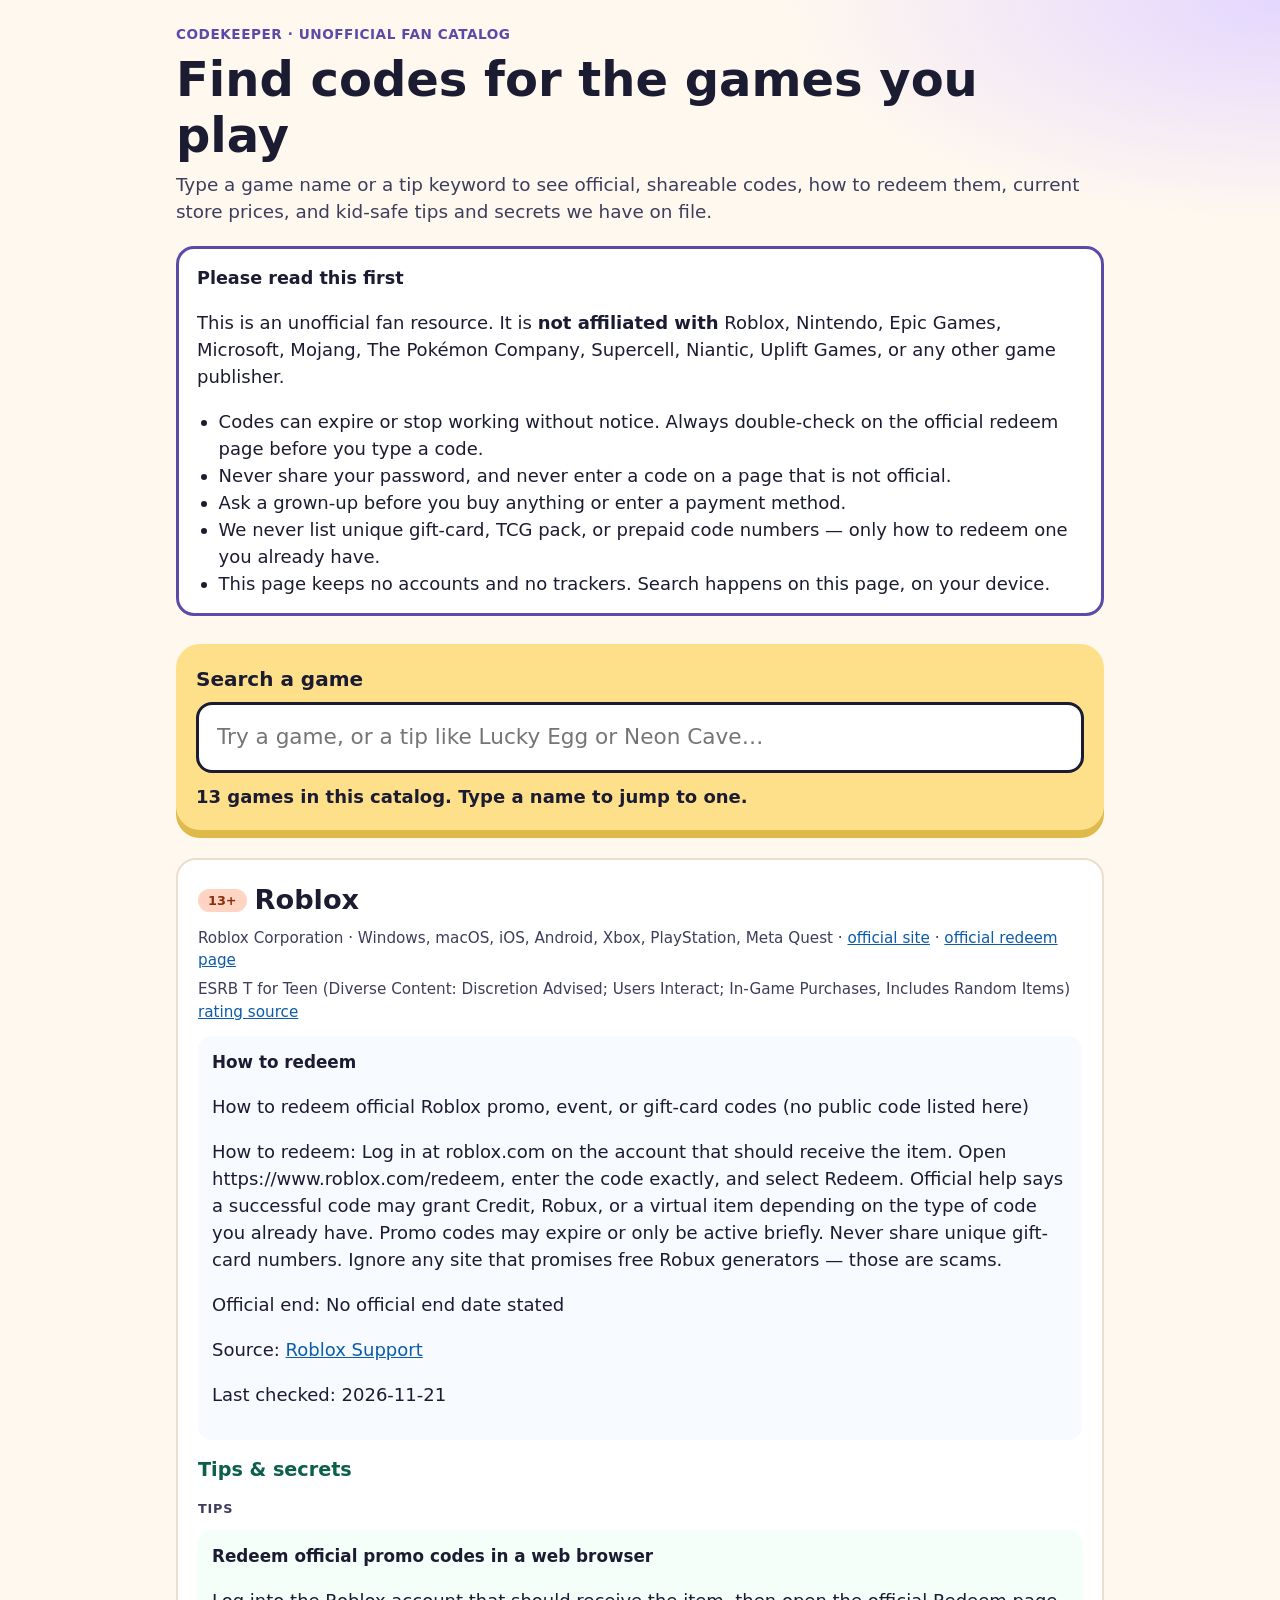
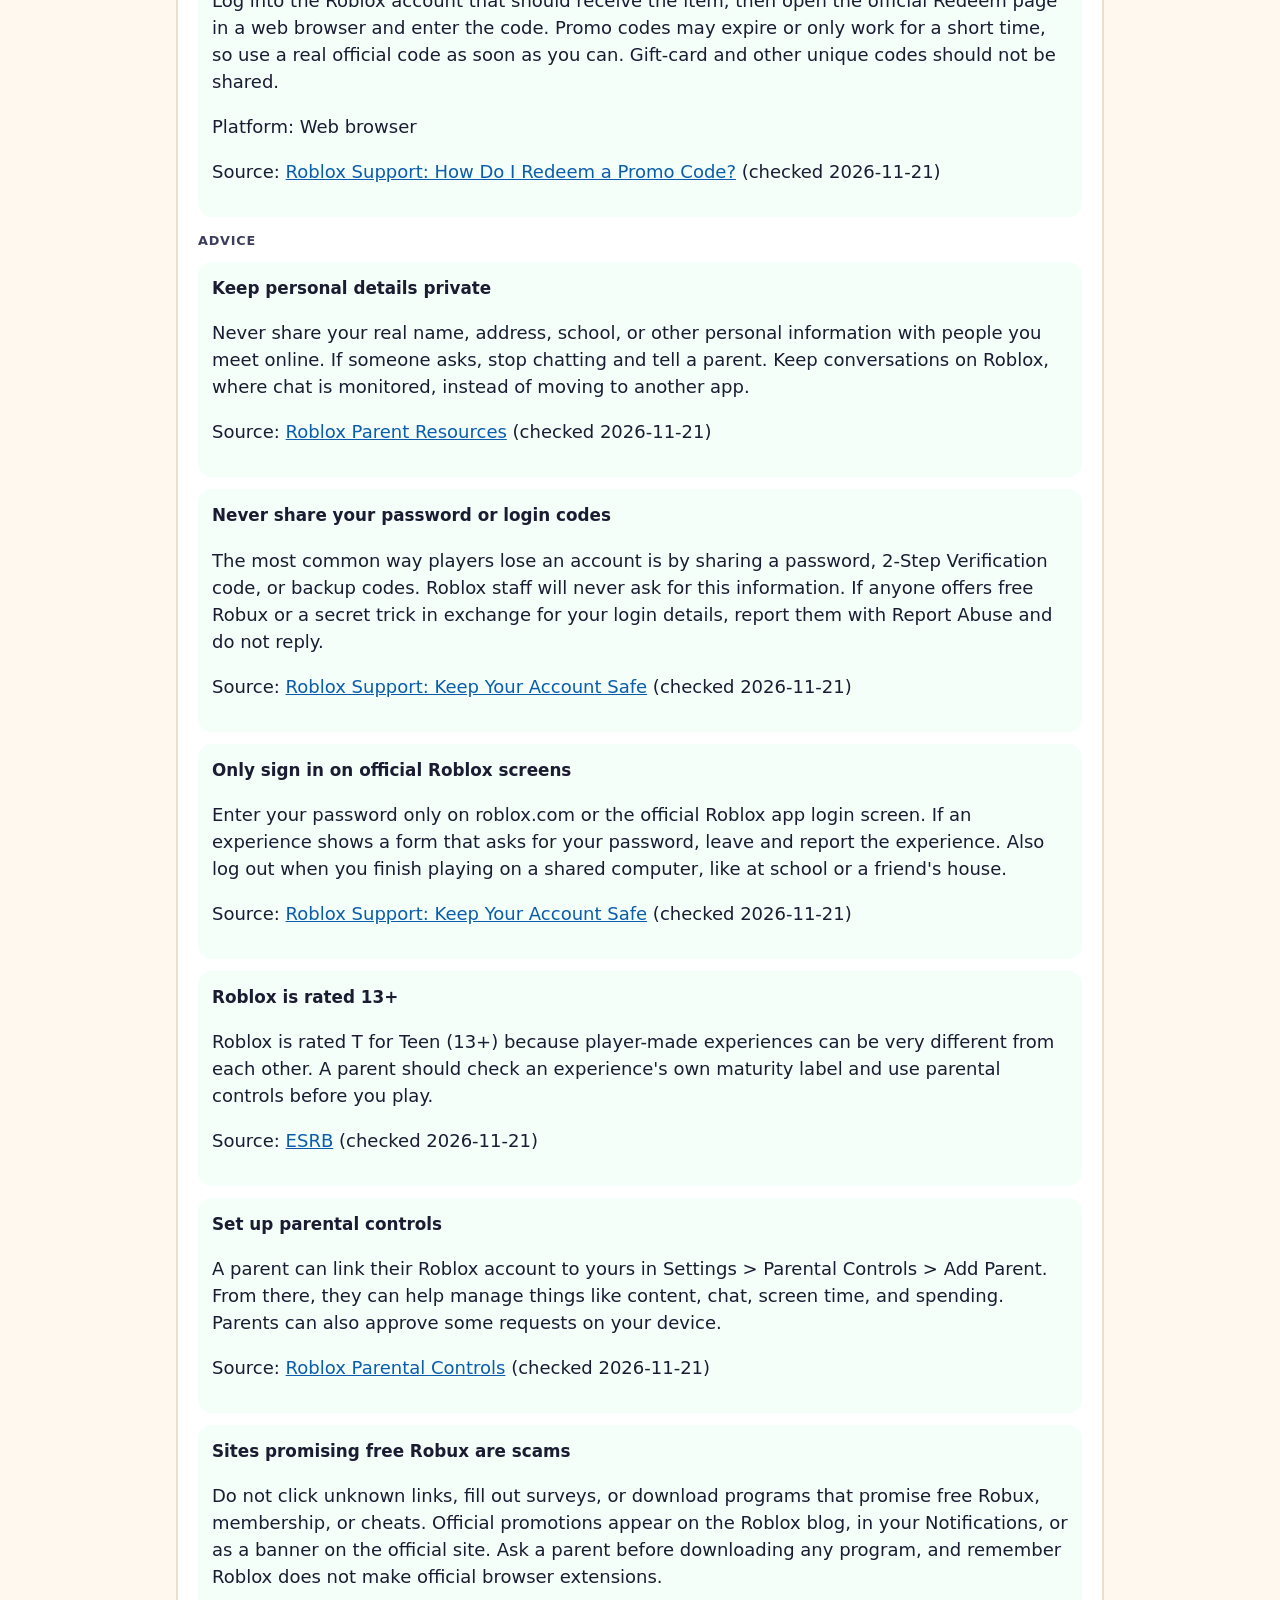
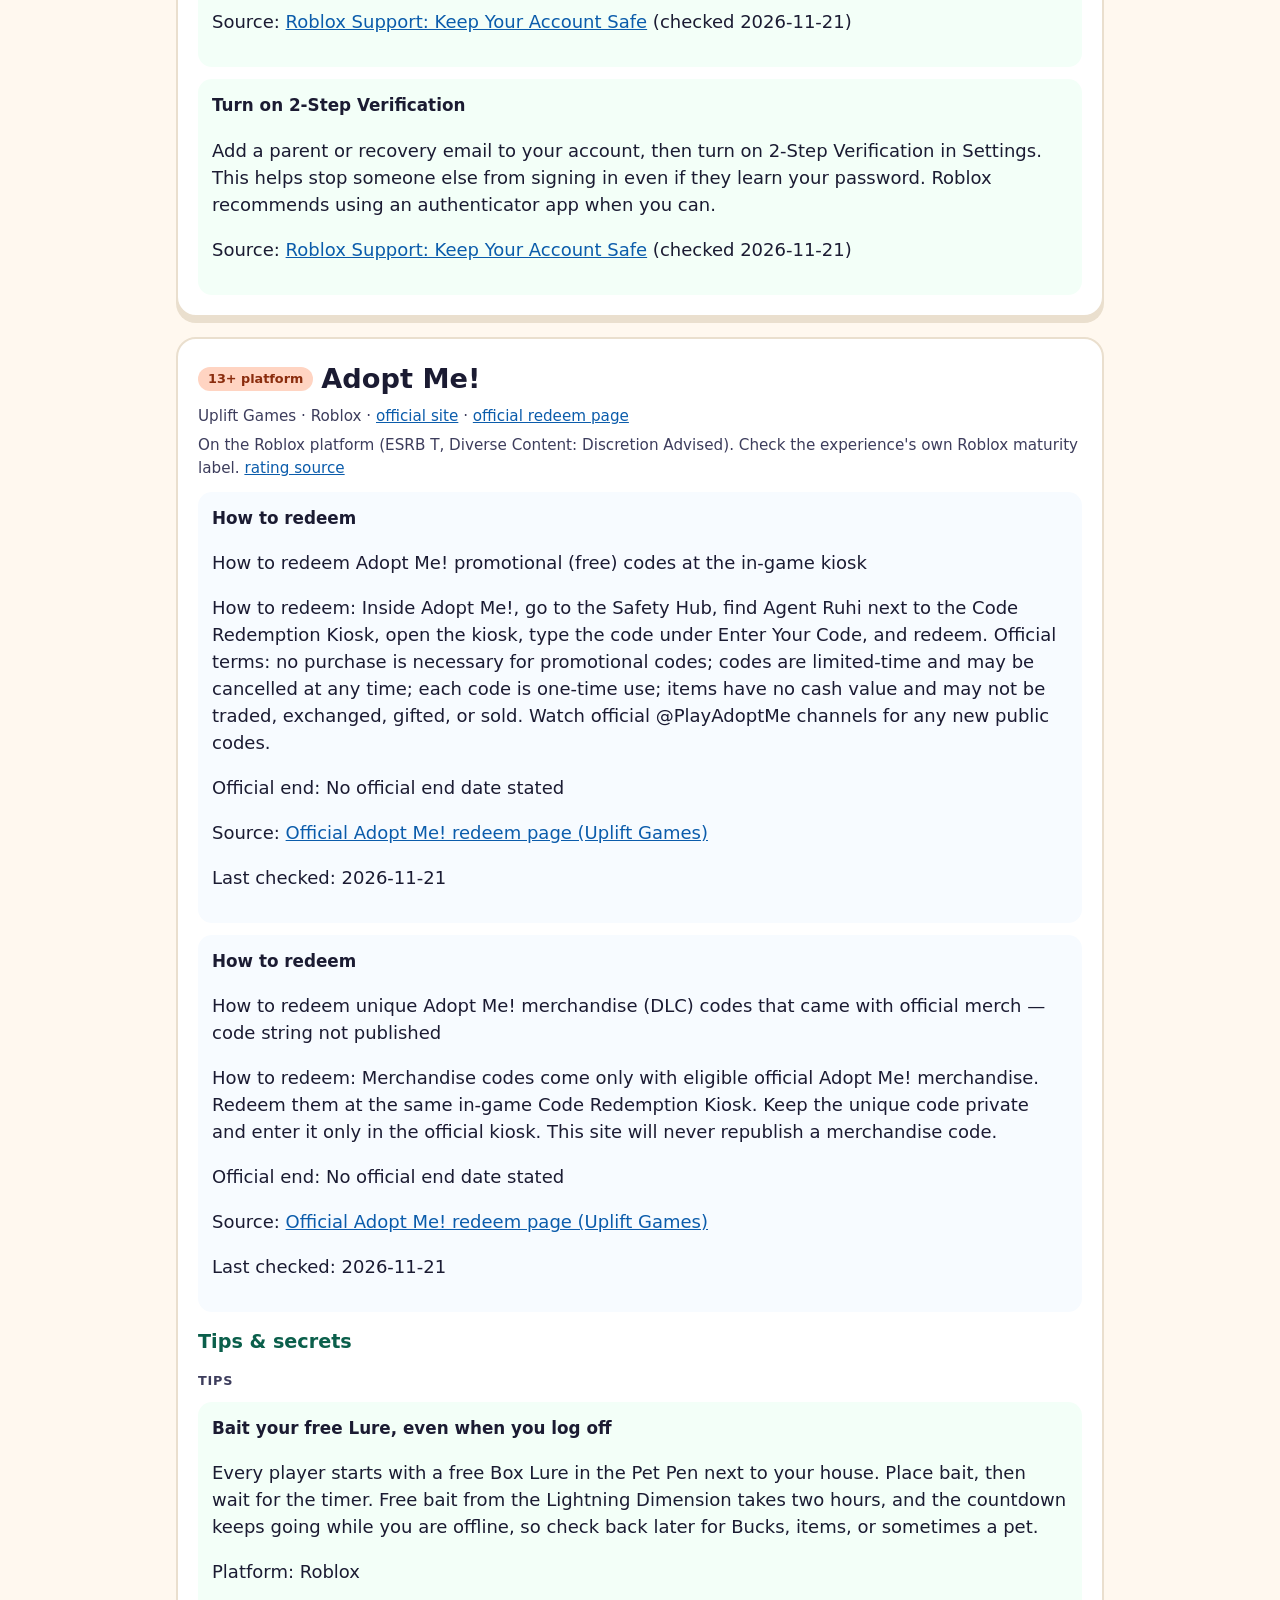
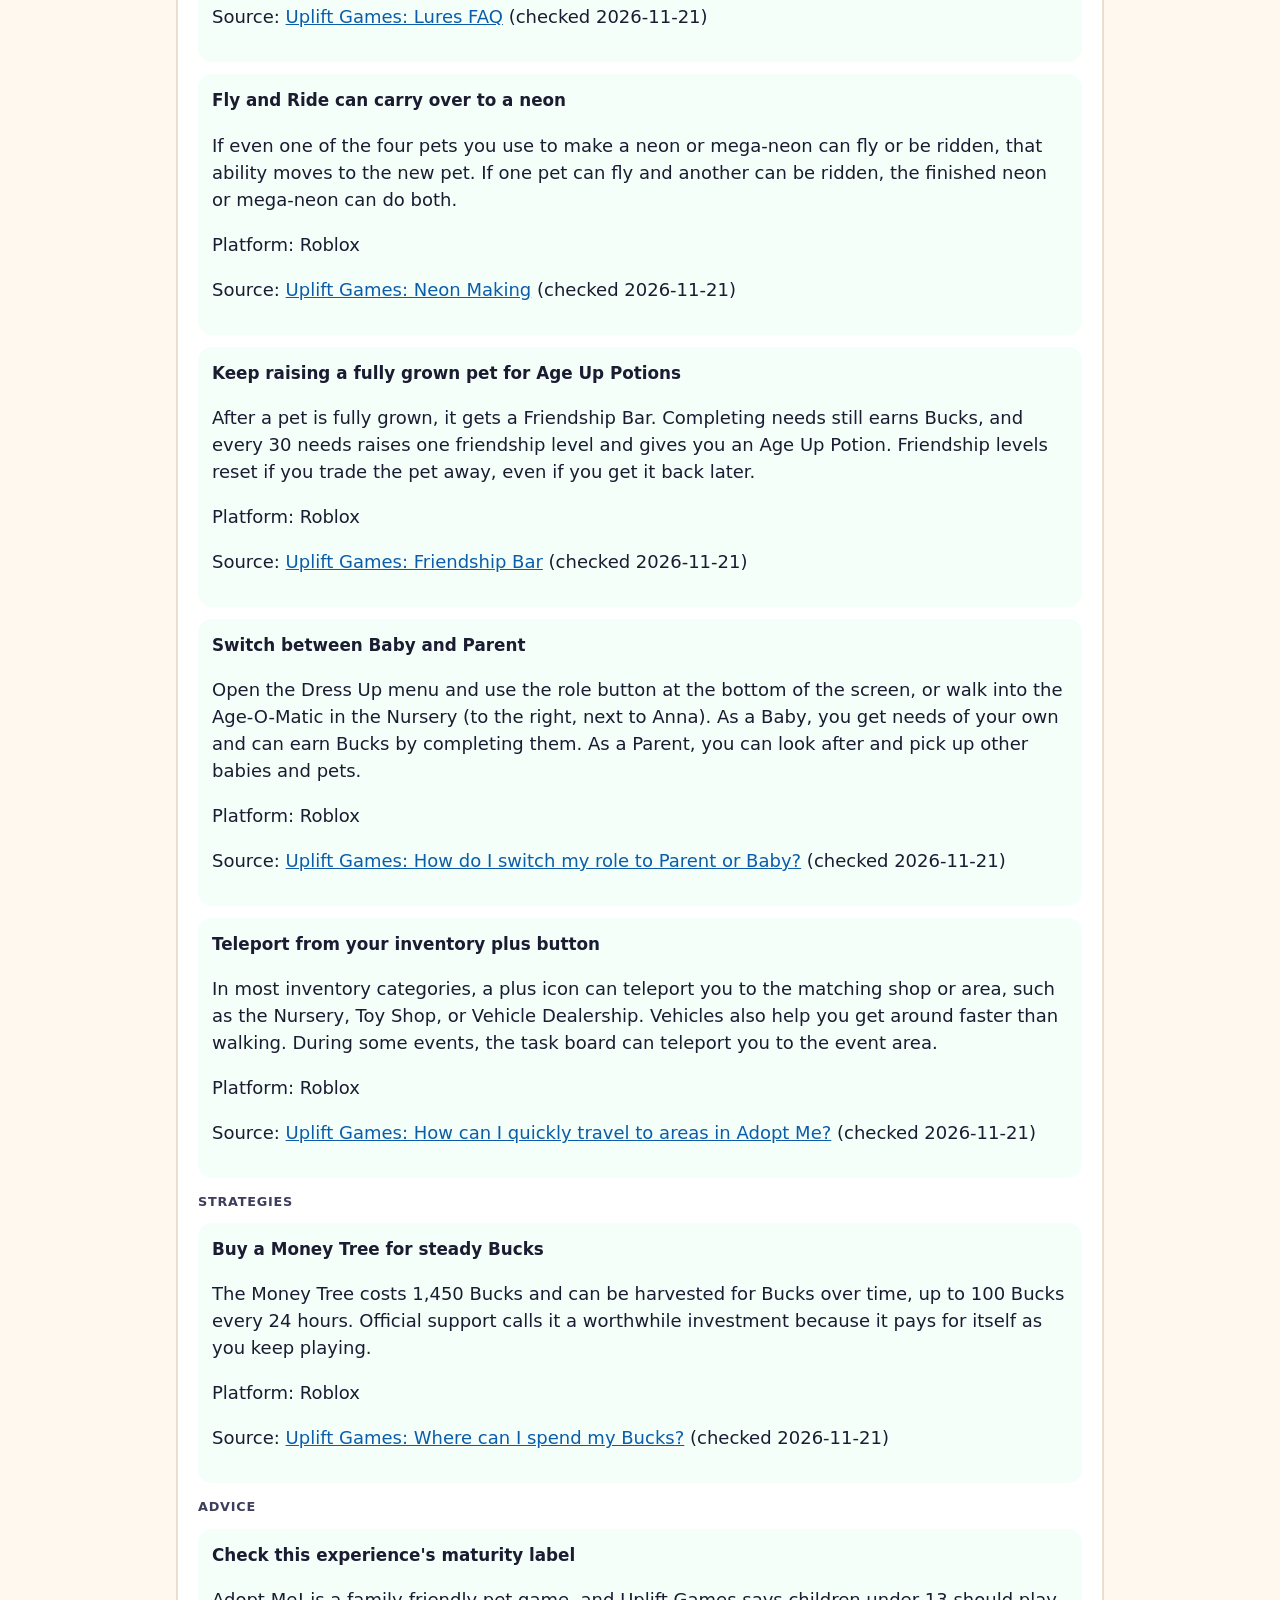
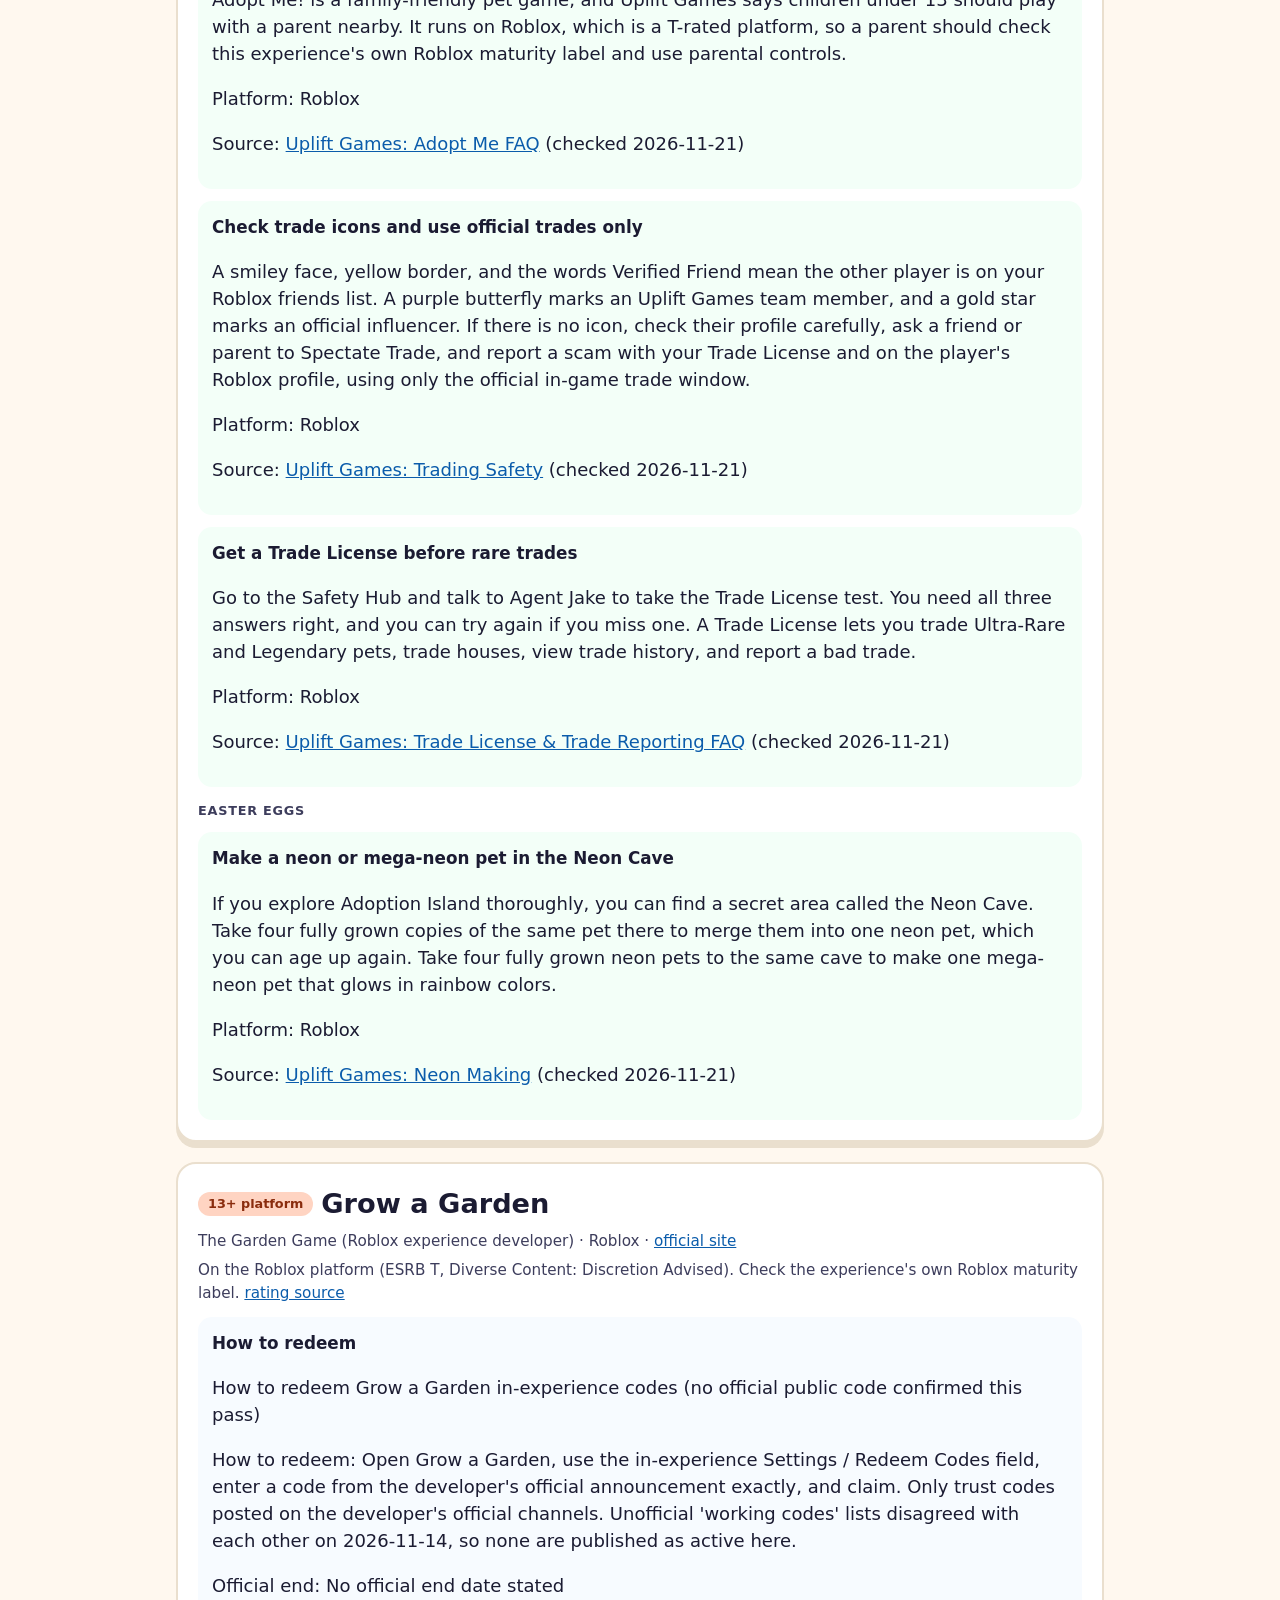
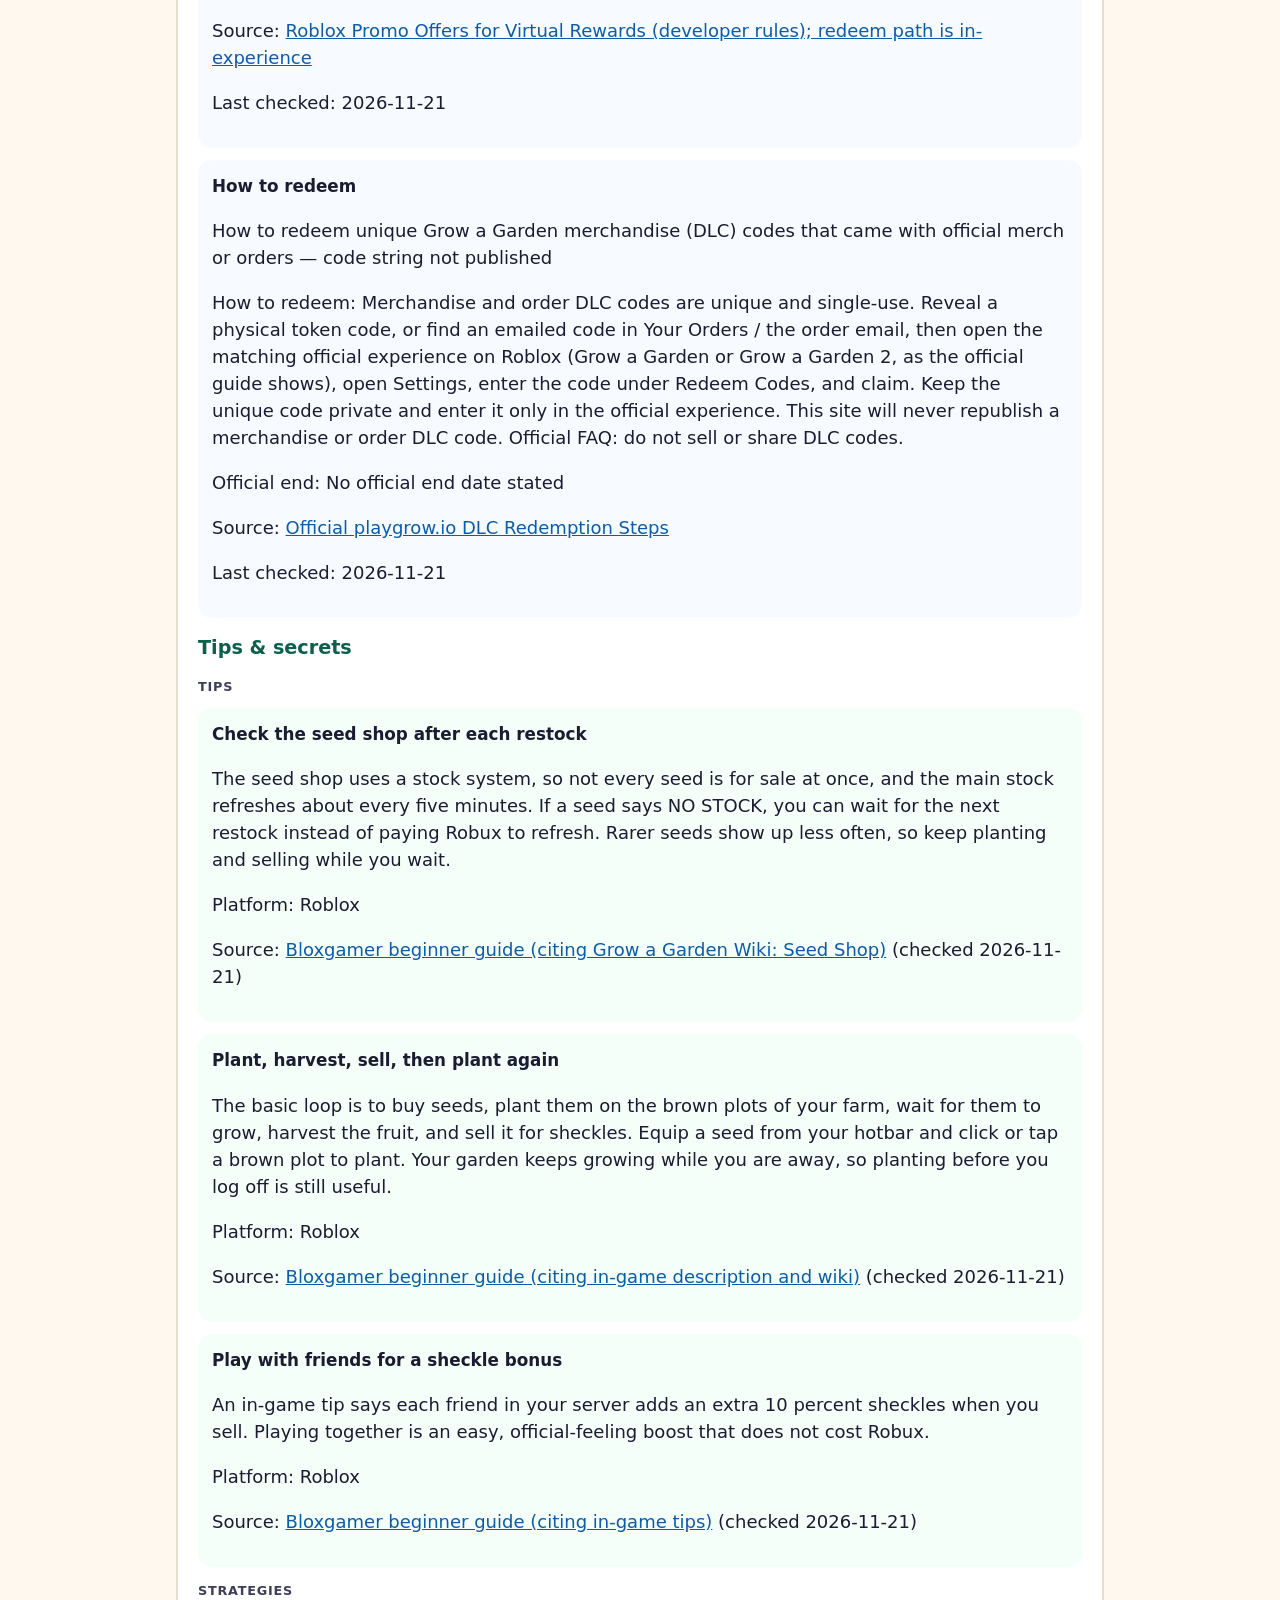
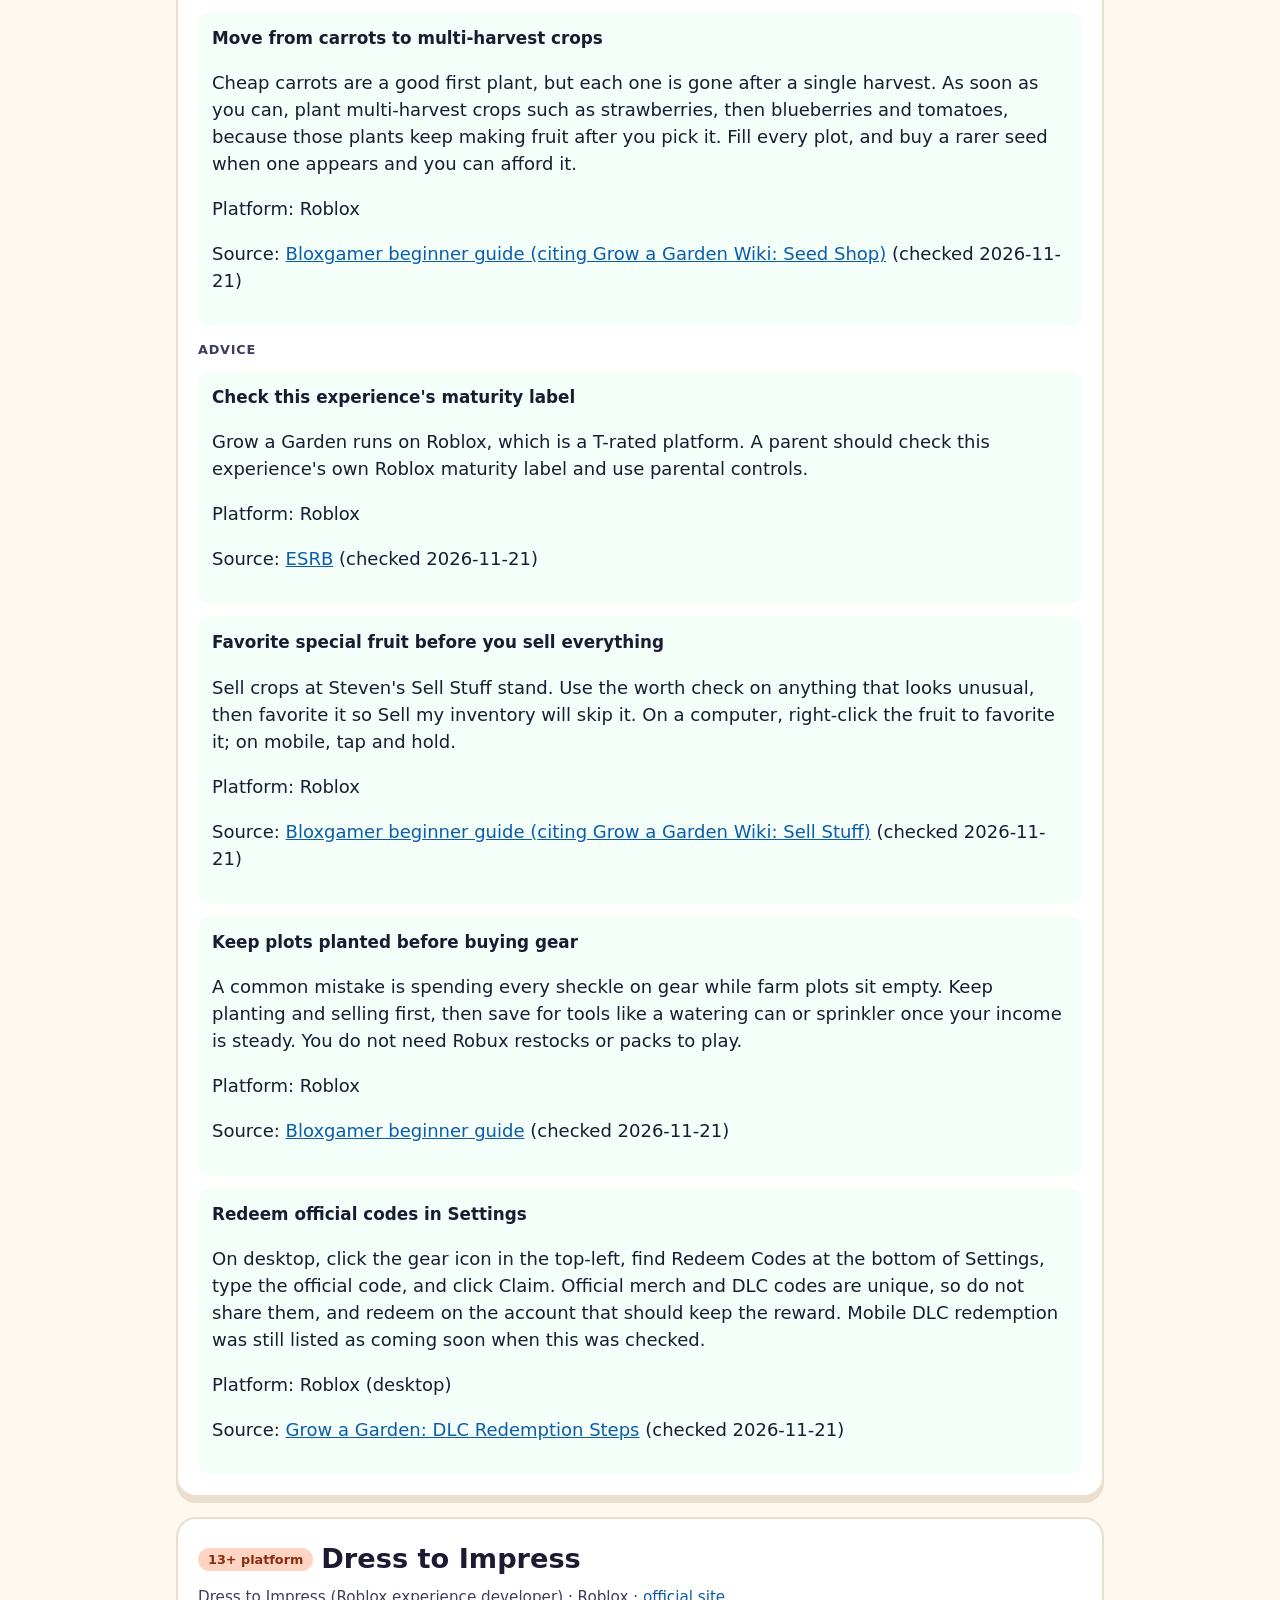
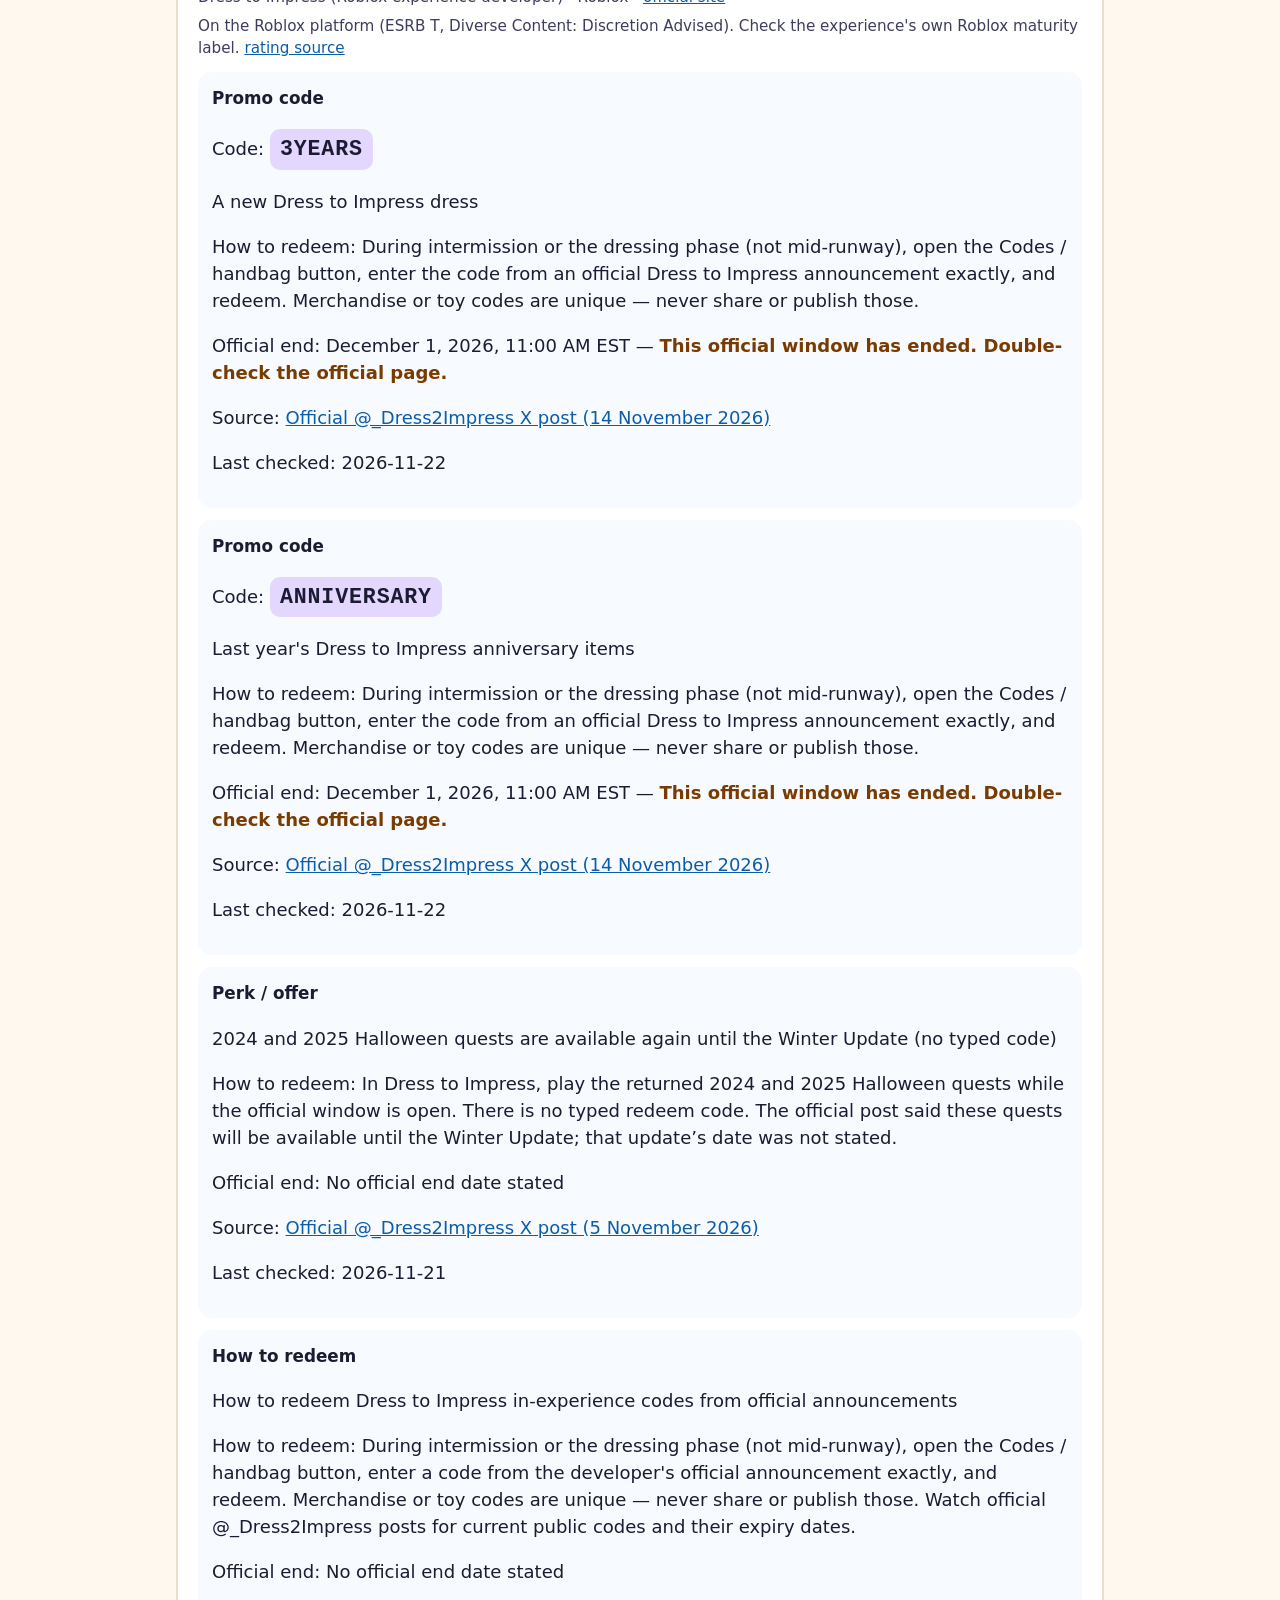
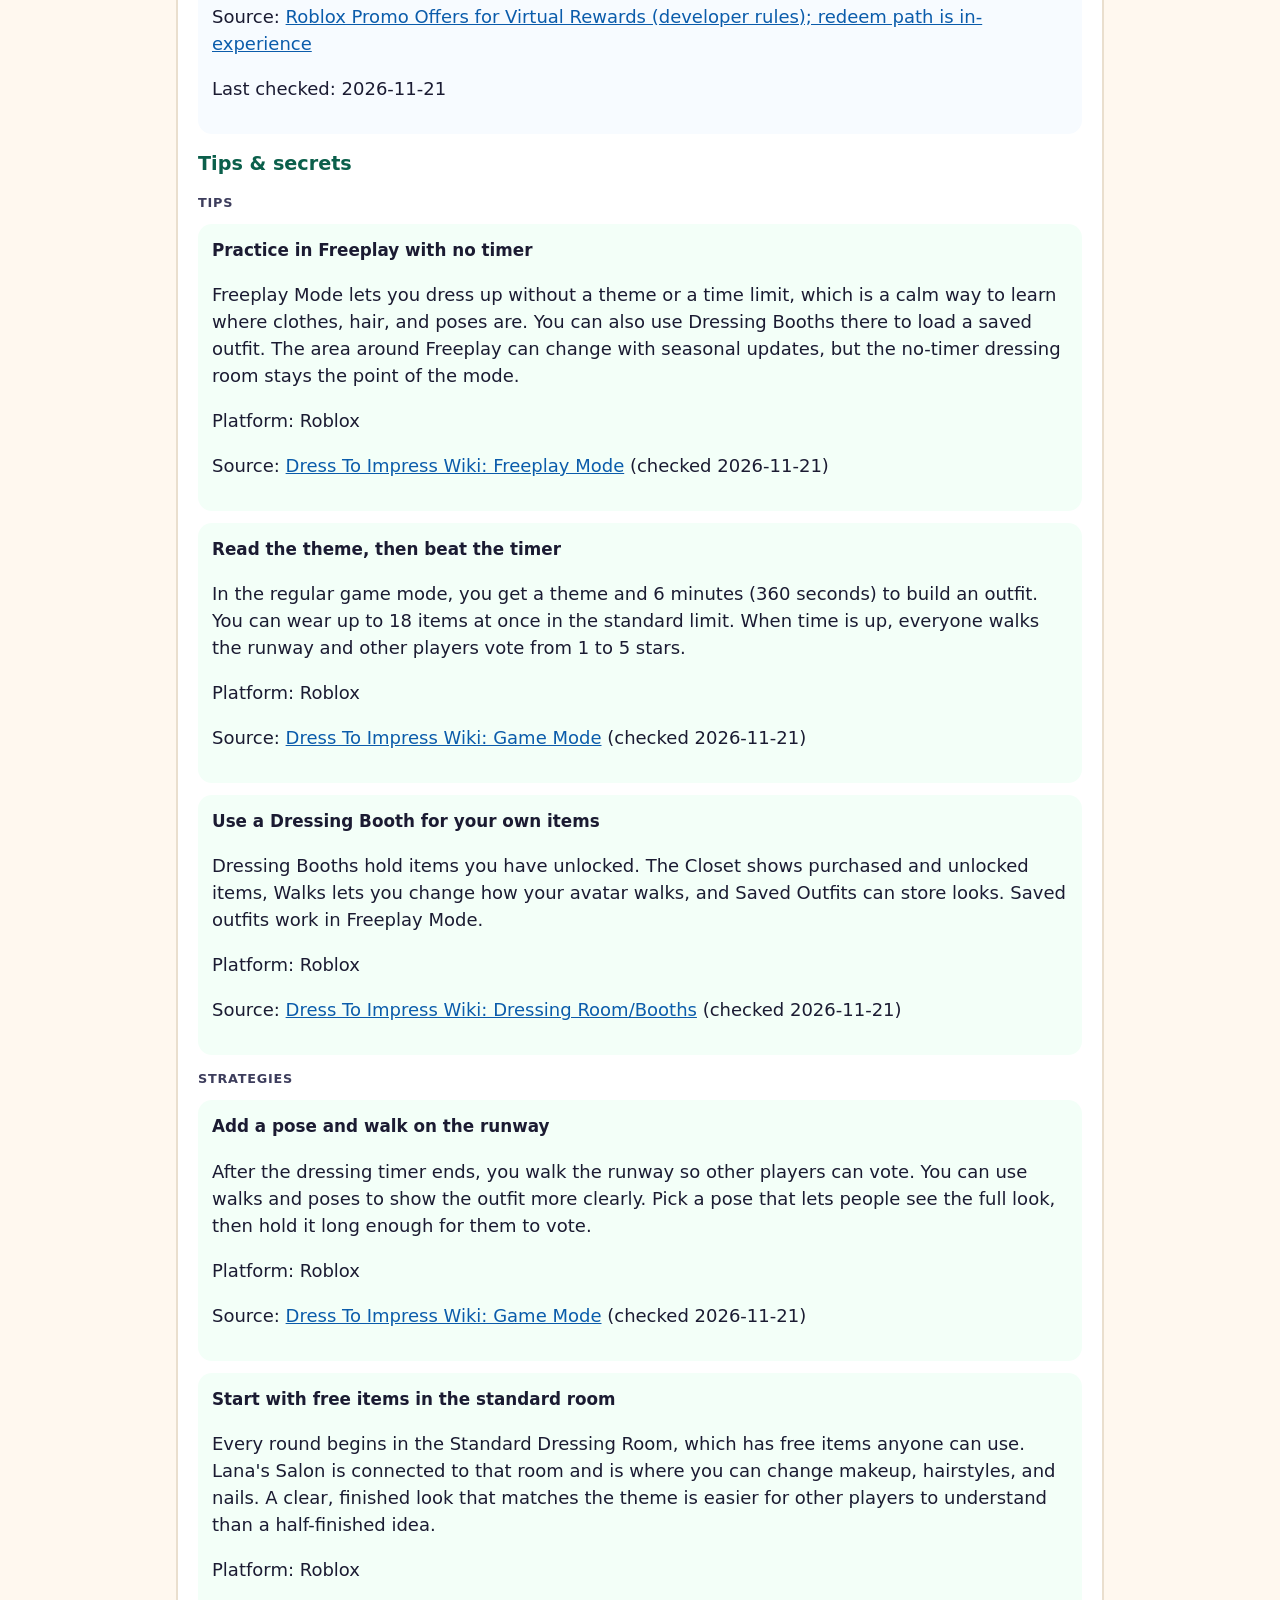
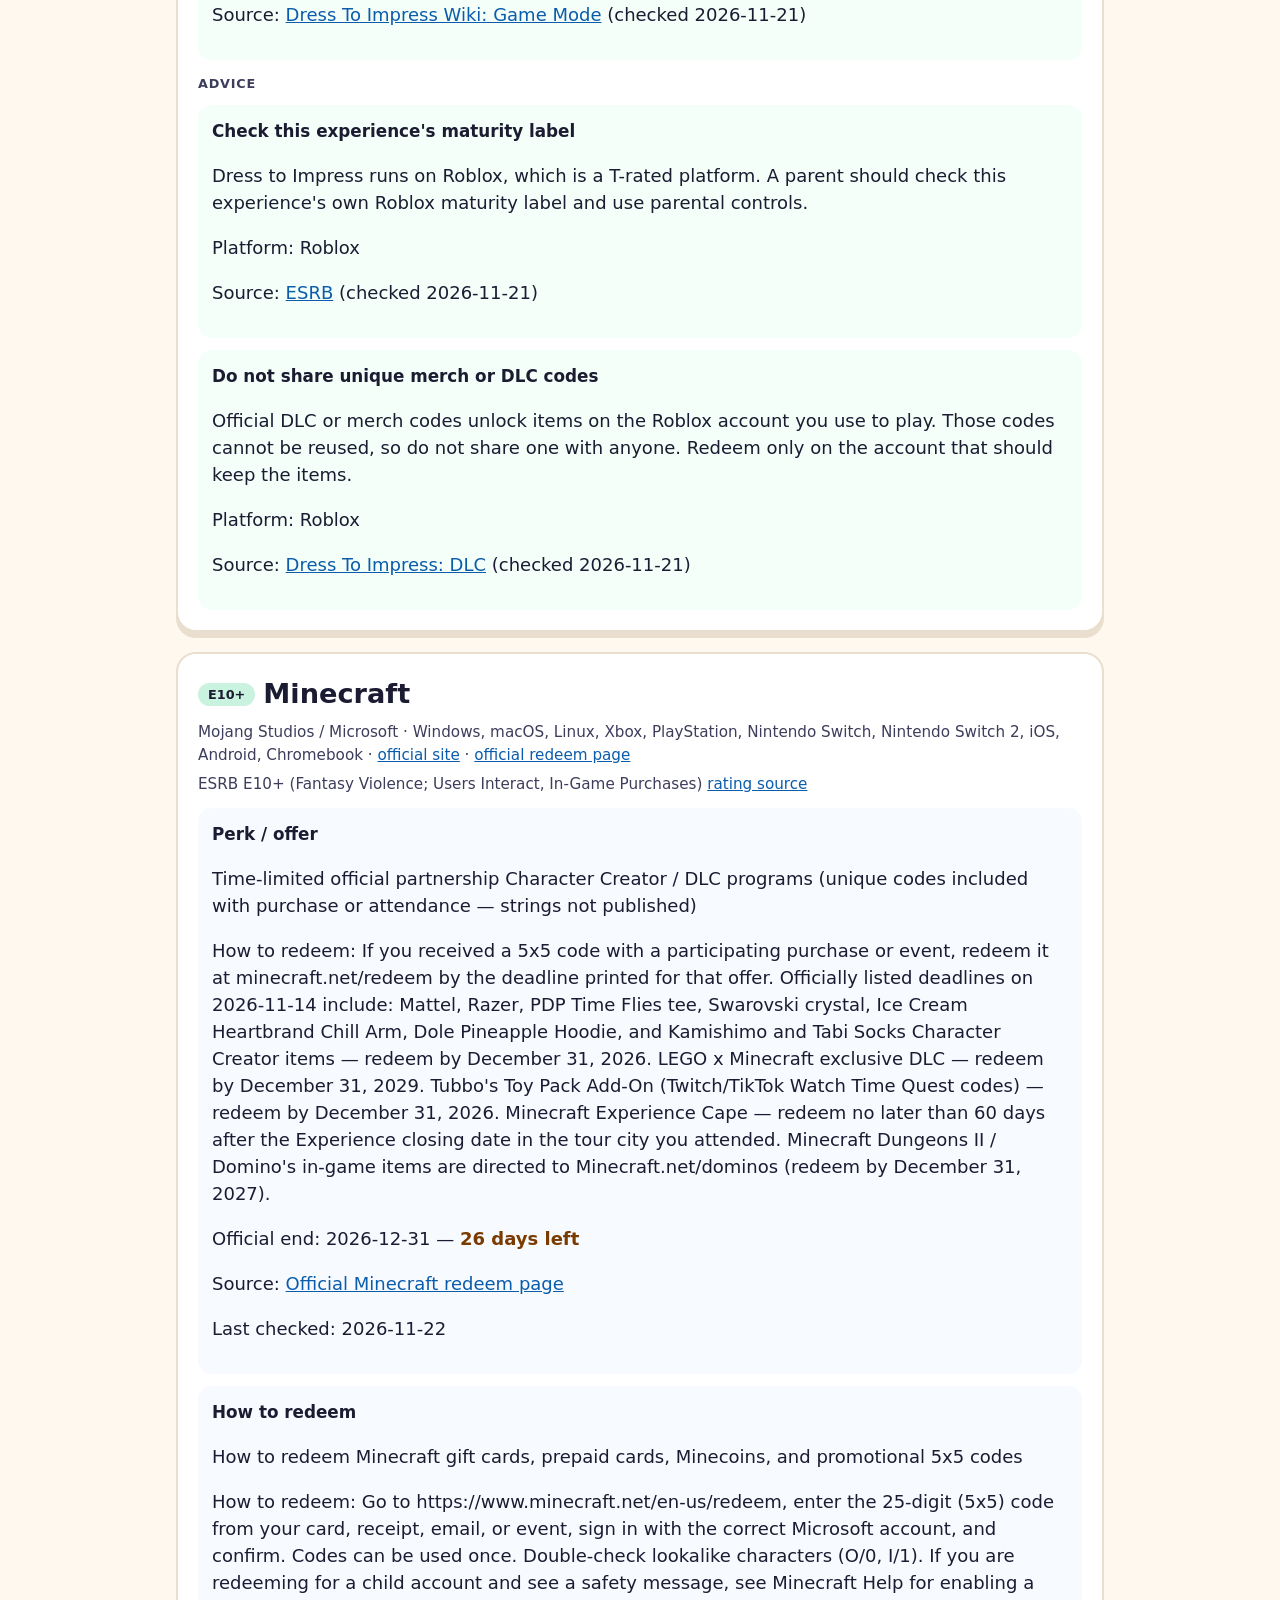
==== commit 38c32bec: "Daily maintenance 2026-11-22: refresh verification dates, add unverified lead" ====
--- a/codekeeper-search.html
+++ b/codekeeper-search.html
@@ -134,7 +134,7 @@
       <p>This page does not collect personal information. A later version with accounts or email alerts would need a reviewed privacy policy first.</p>
     </footer>
   </div>
-  <script id="catalog" type="application/json">{"generated_at":"2026-11-21 17:16:53 UTC","disclaimer":"Unofficial fan resource. Not affiliated with Roblox, Epic Games, Nintendo, The Pokémon Company, Microsoft, Mojang, Supercell, Niantic, or other publishers. Codes expire and can be cancelled. Always confirm on the official redeem page before entering anything. This site does not collect personal information.","games":[{"id":1,"name":"Roblox","slug":"roblox","aliases":"Roblox platform, Roblox promo codes","franchise_or_platform":"Roblox (platform)","publisher":"Roblox Corporation","platforms":"Windows, macOS, iOS, Android, Xbox, PlayStation, Meta Quest","age_rating":"ESRB T for Teen (Diverse Content: Discretion Advised; Users Interact; In-Game Purchases, Includes Random Items)","age_rating_source_url":"https://www.esrb.org/blog/what-parents-need-to-know-about-roblox-2/","audience_label":"13+","kid_priority":"mvp","official_site":"https://www.roblox.com","official_redeem_url":"https://www.roblox.com/redeem","notes":"The Roblox platform is rated T because user-created experiences vary widely. Use parental controls. Official promo codes are redeemed at roblox.com/redeem in a web browser (not typically in the regular app). Promo codes may expire or only be active briefly. Sites promising free Robux via generators are scams. Do not scrape roblox.com; watch official channels only. Never auto-redeem.","sort_priority":10},{"id":2,"name":"Adopt Me!","slug":"adopt-me","aliases":"Adopt Me, playadopt.me, Uplift Games Adopt Me","franchise_or_platform":"Roblox experience","publisher":"Uplift Games","platforms":"Roblox","age_rating":"On the Roblox platform (ESRB T, Diverse Content: Discretion Advised). Check the experience's own Roblox maturity label.","age_rating_source_url":"https://www.esrb.org/blog/what-parents-need-to-know-about-roblox-2/","audience_label":"13+ platform","kid_priority":"mvp","official_site":"https://www.playadopt.me/","official_redeem_url":"https://www.playadopt.me/redeem","notes":"In-experience codes are entered at the Code Redemption Kiosk in the Safety Hub (next to Agent Ruhi). Merchandise/DLC codes included with official merch are unique and single-use — this catalog never republishes those strings. Watch only official Uplift / @PlayAdoptMe channels. Do not scrape the Roblox experience.","sort_priority":20},{"id":3,"name":"Grow a Garden","slug":"grow-a-garden","aliases":"GaG, Grow a Garden Roblox","franchise_or_platform":"Roblox experience","publisher":"The Garden Game (Roblox experience developer)","platforms":"Roblox","age_rating":"On the Roblox platform (ESRB T, Diverse Content: Discretion Advised). Check the experience's own Roblox maturity label.","age_rating_source_url":"https://www.esrb.org/blog/what-parents-need-to-know-about-roblox-2/","audience_label":"13+ platform","kid_priority":"mvp","official_site":"https://playgrow.io/","official_redeem_url":null,"notes":"In-experience redeem box is typically in Settings. Official channels: @GrowaGardenRblx, playgrow.io, and the official experience page. playgrow.io currently points Play the Game at Grow a Garden 2, a separate experience. Official code tweets often do not name which game. No original-game public code was confirmed as still live on 2026-11-19. Do not scrape the experience. Never auto-redeem.","sort_priority":30},{"id":4,"name":"Dress to Impress","slug":"dress-to-impress","aliases":"DTI, Dress To Impress Roblox","franchise_or_platform":"Roblox experience","publisher":"Dress to Impress (Roblox experience developer)","platforms":"Roblox","age_rating":"On the Roblox platform (ESRB T, Diverse Content: Discretion Advised). Check the experience's own Roblox maturity label.","age_rating_source_url":"https://www.esrb.org/blog/what-parents-need-to-know-about-roblox-2/","audience_label":"13+ platform","kid_priority":"mvp","official_site":"https://playdresstoimpress.com/","official_redeem_url":null,"notes":"In-experience codes are typically entered via the Codes / handbag button during intermission or dressing (not mid-runway). Official channels: @_Dress2Impress and playdresstoimpress.com. Verified live anniversary codes from the official 14 November 2026 post are stored as active (expire 1 December 2026, 11 AM EST). Merchandise codes are unique and are never republished here. Do not scrape the experience. Never auto-redeem.","sort_priority":40},{"id":5,"name":"Minecraft","slug":"minecraft","aliases":"Minecraft Java, Minecraft Bedrock, Minecraft Java & Bedrock Edition, MC","franchise_or_platform":"Minecraft","publisher":"Mojang Studios / Microsoft","platforms":"Windows, macOS, Linux, Xbox, PlayStation, Nintendo Switch, Nintendo Switch 2, iOS, Android, Chromebook","age_rating":"ESRB E10+ (Fantasy Violence; Users Interact, In-Game Purchases)","age_rating_source_url":"https://www.esrb.org/ratings/39546/minecraft/","audience_label":"E10+","kid_priority":"mvp","official_site":"https://www.minecraft.net","official_redeem_url":"https://www.minecraft.net/en-us/redeem","notes":"Most Minecraft redeem codes are unique 25-digit (5x5) codes tied to a gift card, purchase, or event attendance. This catalog explains how to redeem them and lists official program deadlines, but never republishes unique code strings. A Microsoft account is required. Codes can be used once. Some older Java-only or region-specific codes have limits.","sort_priority":50},{"id":6,"name":"Pokémon Pokopia","slug":"pokemon-pokopia","aliases":"Pokopia, Pokemon Pokopia","franchise_or_platform":"Pokémon","publisher":"The Pokémon Company / Nintendo","platforms":"Nintendo Switch 2","age_rating":"ESRB E for Everyone (Users Interact, In-Game Purchases)","age_rating_source_url":"https://www.esrb.org/ratings/41026/pokemon-pokopia/","audience_label":"E","kid_priority":"mvp","official_site":"https://www.pokemon.com/us/news/get-stylish-and-cozy-furniture-sets-as-pokemon-pokopia-mystery-gifts","official_redeem_url":null,"notes":"Life simulation, released March 5, 2026, Switch 2 exclusive. Mystery Gifts are claimed at a Pokémon Center PC: Get Items > Mystery Gifts > Get with Code/Password.","sort_priority":60},{"id":7,"name":"Pokémon Legends: Z-A","slug":"pokemon-legends-z-a","aliases":"Pokémon Legends ZA, Pokemon Legends Z-A, Legends Z-A, Z-A","franchise_or_platform":"Pokémon","publisher":"The Pokémon Company / Nintendo / GAME FREAK","platforms":"Nintendo Switch, Nintendo Switch 2","age_rating":"ESRB E10+ (Fantasy Violence; In-Game Purchases)","age_rating_source_url":"https://www.esrb.org/ratings/40484/pokemon-legends-z-a/","audience_label":"E10+","kid_priority":"mvp","official_site":"https://www.pokemon.com/us/news/get-shiny-xerneas-in-pokemon-legends-z-a-via-mystery-gift","official_redeem_url":null,"notes":"Action RPG, released October 16, 2025. Mystery Gifts: main menu > Link Play > Mystery Gift > Get with Code/Password. Save after redeeming.","sort_priority":70},{"id":8,"name":"Pokémon Scarlet and Violet","slug":"pokemon-scarlet-violet","aliases":"Pokémon Scarlet, Pokémon Violet, Pokemon Scarlet, Pokemon Violet, SV, Paldea","franchise_or_platform":"Pokémon","publisher":"The Pokémon Company / Nintendo / GAME FREAK","platforms":"Nintendo Switch, Nintendo Switch 2","age_rating":"ESRB E (confirm on the official product page; not independently re-opened on an ESRB title page this pass)","age_rating_source_url":"https://www.nintendo.com/us/store/products/pokemon-scarlet-switch/","audience_label":"E","kid_priority":"mvp","official_site":"https://scarletviolet.pokemon.com","official_redeem_url":null,"notes":"Mystery Gift unlocks after reaching the first Pokémon Center: X > Poké Portal > Mystery Gift > Get with Code/Password, or Get via Internet. No shareable serial code was found on an official pokemon.com page on 2026-11-14, so none are published as active. Fan-site lists were not used as proof.","sort_priority":80},{"id":9,"name":"Pokémon GO","slug":"pokemon-go","aliases":"Pokemon GO, Pokémon Go, Pogo","franchise_or_platform":"Pokémon","publisher":"Niantic / The Pokémon Company","platforms":"iOS, Android","age_rating":"See the official App Store / Google Play listing (not independently re-confirmed on an ESRB title page this pass).","age_rating_source_url":"https://www.pokemongolive.com/redeem","audience_label":null,"kid_priority":"mvp","official_site":"https://pokemongolive.com","official_redeem_url":"https://www.pokemongolive.com/redeem","notes":"Offer and gift-card codes are redeemed while signed in at the official Code Redemption page. Gift-card codes are unique and are never republished here. No official public offer code was listed on the official redeem page when it was opened on 2026-11-14.","sort_priority":90},{"id":10,"name":"Pokémon TCG Live","slug":"pokemon-tcg-live","aliases":"Pokemon TCG Live, TCG Live, Pokémon Trading Card Game Live","franchise_or_platform":"Pokémon","publisher":"The Pokémon Company","platforms":"Windows, iOS, Android","age_rating":"See official store listings (not independently re-confirmed on an ESRB title page this pass).","age_rating_source_url":"https://support.pokemon.com/hc/en-us/articles/6488400519444-Code-Card-Redemption-FAQ","audience_label":null,"kid_priority":"mvp","official_site":"https://www.pokemon.com","official_redeem_url":"https://redeem.tcg.pokemon.com/en-us/","notes":"Pack and product code cards are unique, single-use entitlements. This catalog only explains how to redeem them and never republishes a unique TCG code.","sort_priority":100},{"id":11,"name":"Fortnite","slug":"fortnite","aliases":"Fortnite Battle Royale, Fortnite Creative, LEGO Fortnite, FN","franchise_or_platform":"Epic Games / Fortnite","publisher":"Epic Games","platforms":"Windows, PlayStation, Xbox, Nintendo Switch, Nintendo Switch 2, iOS, Android","age_rating":"ESRB T for Teen (Animated Blood, Lyrics, Suggestive Themes, Violence; Users Interact, In-Game Purchases)","age_rating_source_url":"https://www.esrb.org/ratings/41678/fortnite-battle-royale/","audience_label":"13+","kid_priority":"age-gated","official_site":"https://www.fortnite.com","official_redeem_url":"https://store.epicgames.com/en-US/redeem","notes":"Rated T — labeled 13+, not a young-kids default. Creator codes support a creator on eligible purchases; they do not give the player free V-Bucks or skins. A player's Support-A-Creator selection lasts 14 days (then can be re-entered); that is not the code expiring. Epic Terms restrict bot automation of licensed products — never auto-redeem or scrape the Epic Store or Fortnite client. Watch official Fortnite/Epic news only. No official public redeem-code list was found on 2026-11-14.","sort_priority":110},{"id":12,"name":"Animal Crossing: New Horizons","slug":"animal-crossing-new-horizons","aliases":"ACNH, Animal Crossing, New Horizons, Animal Crossing Switch 2 Edition","franchise_or_platform":"Nintendo / Animal Crossing","publisher":"Nintendo","platforms":"Nintendo Switch, Nintendo Switch 2","age_rating":"ESRB E (Comic Mischief, Mild Fantasy Violence; Users Interact, In-Game Purchases)","age_rating_source_url":"https://www.nintendo.com/us/store/products/animal-crossing-new-horizons-switch/","audience_label":"E","kid_priority":"mvp","official_site":"https://animalcrossing.nintendo.com","official_redeem_url":"https://www.nintendo.com/us/online/nintendo-switch-online/special-offers/","notes":"Shareable typed promo codes are uncommon. Official Nintendo Switch Online Special Offers include in-game item bonuses for members. Unique eShop voucher or gift-card codes are never republished.","sort_priority":120},{"id":13,"name":"Brawl Stars","slug":"brawl-stars","aliases":"BrawlStars, Supercell Brawl Stars","franchise_or_platform":"Supercell","publisher":"Supercell","platforms":"iOS, Android","age_rating":"Google Play: Everyone 10+ (Fantasy Violence, Crude Humor; Users Interact, In-Game Purchases, Includes Random Items). An ESRB.org title page was not successfully opened in the planning research.","age_rating_source_url":"https://play.google.com/store/apps/details?id=com.supercell.brawlstars&hl=en_US","audience_label":"E10+","kid_priority":"mvp","official_site":"https://store.supercell.com/brawlstars","official_redeem_url":"https://store.supercell.com/brawlstars","notes":"Official Supercell Store is the redeem channel. The exact in-page 'Redeem a Store Code' control was not confirmed first-hand in this pass, so no store-code strings are published as active. Gift-card codes are unique and are never republished. Includes random-item purchases — not a gambling promo, but called out for parents.","sort_priority":130}],"codes":[{"id":1,"game_id":1,"game_name":"Roblox","game_slug":"roblox","type":"how_to_only","code_text":null,"reward":"How to redeem official Roblox promo, event, or gift-card codes (no public code listed here)","platforms":"Web browser (roblox.com/redeem). The regular Roblox app and most consoles cannot redeem platform codes.","region_lock":"unspecified — not stated by official source","status":"active","start_date":null,"expiry_date":null,"source_url":"https://en.help.roblox.com/hc/en-us/articles/360029650831-How-Do-I-Redeem-a-Promo-Code","source_name":"Roblox Support","date_checked":"2026-11-21","redeem_instructions":"Log in at roblox.com on the account that should receive the item. Open https://www.roblox.com/redeem, enter the code exactly, and select Redeem. Official help says a successful code may grant Credit, Robux, or a virtual item depending on the type of code you already have. Promo codes may expire or only be active briefly. Never share unique gift-card numbers. Ignore any site that promises free Robux generators — those are scams.","notes":"Official pages still do not publish a shareable platform-wide promo-code list. Rechecked 2026-11-21: official Roblox help still explains how to redeem but names no current public promo string, and no official @Roblox post in 2026 was found announcing a live public promo code (search covered promo / promocode / redeem / SPIDERCOLA). Never share unique gift-card numbers. Sites promising free Robux generators are scams.","expiry_at":null,"expiry_label":"No official end date stated"},{"id":3,"game_id":2,"game_name":"Adopt Me!","game_slug":"adopt-me","type":"how_to_only","code_text":null,"reward":"How to redeem Adopt Me! promotional (free) codes at the in-game kiosk","platforms":"Roblox — Adopt Me! experience","region_lock":"unspecified — not stated by official source","status":"active","start_date":null,"expiry_date":null,"source_url":"https://www.playadopt.me/redeem","source_name":"Official Adopt Me! redeem page (Uplift Games)","date_checked":"2026-11-21","redeem_instructions":"Inside Adopt Me!, go to the Safety Hub, find Agent Ruhi next to the Code Redemption Kiosk, open the kiosk, type the code under Enter Your Code, and redeem. Official terms: no purchase is necessary for promotional codes; codes are limited-time and may be cancelled at any time; each code is one-time use; items have no cash value and may not be traded, exchanged, gifted, or sold. Watch official @PlayAdoptMe channels for any new public codes.","notes":"The official redeem page documents the kiosk and rules but does not list a current public code string. Rechecked 2026-11-21: latest official news (Quality of Life Improvements, 20 November 2026) and official @PlayAdoptMe posts since June listed no still-open official window for a current public code.","expiry_at":null,"expiry_label":"No official end date stated"},{"id":4,"game_id":2,"game_name":"Adopt Me!","game_slug":"adopt-me","type":"how_to_only","code_text":null,"reward":"How to redeem unique Adopt Me! merchandise (DLC) codes that came with official merch — code string not published","platforms":"Roblox — Adopt Me! experience","region_lock":"unspecified — not stated by official source","status":"active","start_date":null,"expiry_date":null,"source_url":"https://www.playadopt.me/redeem","source_name":"Official Adopt Me! redeem page (Uplift Games)","date_checked":"2026-11-21","redeem_instructions":"Merchandise codes come only with eligible official Adopt Me! merchandise. Redeem them at the same in-game Code Redemption Kiosk. Keep the unique code private and enter it only in the official kiosk. This site will never republish a merchandise code.","notes":"is_single_use_unique=1 and code_text is empty, by design. Rechecked 2026-11-21; merch/DLC strings are still never republished.","expiry_at":null,"expiry_label":"No official end date stated"},{"id":5,"game_id":3,"game_name":"Grow a Garden","game_slug":"grow-a-garden","type":"how_to_only","code_text":null,"reward":"How to redeem Grow a Garden in-experience codes (no official public code confirmed this pass)","platforms":"Roblox — Grow a Garden experience","region_lock":"unspecified — not stated by official source","status":"active","start_date":null,"expiry_date":null,"source_url":"https://en.help.roblox.com/hc/en-us/articles/10549651908244-Promo-Offers-for-Virtual-Rewards","source_name":"Roblox Promo Offers for Virtual Rewards (developer rules); redeem path is in-experience","date_checked":"2026-11-21","redeem_instructions":"Open Grow a Garden, use the in-experience Settings / Redeem Codes field, enter a code from the developer's official announcement exactly, and claim. Only trust codes posted on the developer's official channels. Unofficial 'working codes' lists disagreed with each other on 2026-11-14, so none are published as active here.","notes":"Official @GrowaGardenRblx posts and the official experience / playgrow.io pages were opened on 2026-11-21. No current official public code for the original game was confirmed as still live. Older official codes remain stored as unverified until they are reconfirmed. Grow a Garden 2 is a separate experience. Official merch/DLC codes are unique and are never republished here.","expiry_at":null,"expiry_label":"No official end date stated"},{"id":35,"game_id":3,"game_name":"Grow a Garden","game_slug":"grow-a-garden","type":"how_to_only","code_text":null,"reward":"How to redeem unique Grow a Garden merchandise (DLC) codes that came with official merch or orders — code string not published","platforms":"Roblox — Grow a Garden or Grow a Garden 2, as named on the official DLC guide","region_lock":"unspecified — not stated by official source","status":"active","start_date":null,"expiry_date":null,"source_url":"https://playgrow.io/pages/dlc-redemption-steps","source_name":"Official playgrow.io DLC Redemption Steps","date_checked":"2026-11-21","redeem_instructions":"Merchandise and order DLC codes are unique and single-use. Reveal a physical token code, or find an emailed code in Your Orders / the order email, then open the matching official experience on Roblox (Grow a Garden or Grow a Garden 2, as the official guide shows), open Settings, enter the code under Redeem Codes, and claim. Keep the unique code private and enter it only in the official experience. This site will never republish a merchandise or order DLC code. Official FAQ: do not sell or share DLC codes.","notes":"is_single_use_unique=1 and code_text is empty, by design. Official guide checked 2026-11-21. playgrow.io currently also documents redemption for Grow a Garden 2, a separate experience.","expiry_at":null,"expiry_label":"No official end date stated"},{"id":21,"game_id":4,"game_name":"Dress to Impress","game_slug":"dress-to-impress","type":"promo_redeem","code_text":"3YEARS","reward":"A new Dress to Impress dress","platforms":"Roblox — Dress to Impress experience","region_lock":"unspecified — not stated by official source","status":"active","start_date":"2026-11-14","expiry_date":"2026-12-01","source_url":"https://x.com/_Dress2Impress/status/2121678165781418392","source_name":"Official @_Dress2Impress X post (14 November 2026)","date_checked":"2026-11-21","redeem_instructions":"During intermission or the dressing phase (not mid-runway), open the Codes / handbag button, enter the code from an official Dress to Impress announcement exactly, and redeem. Merchandise or toy codes are unique — never share or publish those.","notes":"Official post (full text) says ANNIVERSARY and 3YEARS expire December 1st, 11 AM EST. expiry_date is stored as 2026-12-01 so the daily expire job will mark it expired the following calendar day. Region was not stated. Rechecked 2026-11-21: the official @_Dress2Impress post is still live and no later official post ended these codes.","expiry_at":"2026-12-01T11:00:00-05:00","expiry_label":"December 1, 2026, 11:00 AM EST"},{"id":20,"game_id":4,"game_name":"Dress to Impress","game_slug":"dress-to-impress","type":"promo_redeem","code_text":"ANNIVERSARY","reward":"Last year's Dress to Impress anniversary items","platforms":"Roblox — Dress to Impress experience","region_lock":"unspecified — not stated by official source","status":"active","start_date":"2026-11-14","expiry_date":"2026-12-01","source_url":"https://x.com/_Dress2Impress/status/2121678165781418392","source_name":"Official @_Dress2Impress X post (14 November 2026)","date_checked":"2026-11-21","redeem_instructions":"During intermission or the dressing phase (not mid-runway), open the Codes / handbag button, enter the code from an official Dress to Impress announcement exactly, and redeem. Merchandise or toy codes are unique — never share or publish those.","notes":"Official post (full text) says ANNIVERSARY and 3YEARS expire December 1st, 11 AM EST. The same post also announced a 3X candy currency coupon that had to be activated by November 16, 2 PM EST; that perk is not a typed code and had already ended when this row was first added. Region was not stated. Rechecked 2026-11-21: the official @_Dress2Impress post is still live and no later official post ended these codes.","expiry_at":"2026-12-01T11:00:00-05:00","expiry_label":"December 1, 2026, 11:00 AM EST"},{"id":34,"game_id":4,"game_name":"Dress to Impress","game_slug":"dress-to-impress","type":"perk","code_text":null,"reward":"2024 and 2025 Halloween quests are available again until the Winter Update (no typed code)","platforms":"Roblox — Dress to Impress experience","region_lock":"unspecified — not stated by official source","status":"active","start_date":"2026-11-05","expiry_date":null,"source_url":"https://x.com/_Dress2Impress/status/2118448667866923135","source_name":"Official @_Dress2Impress X post (5 November 2026)","date_checked":"2026-11-21","redeem_instructions":"In Dress to Impress, play the returned 2024 and 2025 Halloween quests while the official window is open. There is no typed redeem code. The official post said these quests will be available until the Winter Update; that update’s date was not stated.","notes":"Official announcement checked 2026-11-21. Later official posts (including the 14 November anniversary codes post) did not end this window. Expiry stays blank until an official Winter Update end date is published.","expiry_at":null,"expiry_label":"No official end date stated"},{"id":6,"game_id":4,"game_name":"Dress to Impress","game_slug":"dress-to-impress","type":"how_to_only","code_text":null,"reward":"How to redeem Dress to Impress in-experience codes from official announcements","platforms":"Roblox — Dress to Impress experience","region_lock":"unspecified — not stated by official source","status":"active","start_date":null,"expiry_date":null,"source_url":"https://en.help.roblox.com/hc/en-us/articles/10549651908244-Promo-Offers-for-Virtual-Rewards","source_name":"Roblox Promo Offers for Virtual Rewards (developer rules); redeem path is in-experience","date_checked":"2026-11-21","redeem_instructions":"During intermission or the dressing phase (not mid-runway), open the Codes / handbag button, enter a code from the developer's official announcement exactly, and redeem. Merchandise or toy codes are unique — never share or publish those. Watch official @_Dress2Impress posts for current public codes and their expiry dates.","notes":"Official @_Dress2Impress posts were opened first-hand on 2026-11-21. Verified live codes ANNIVERSARY and 3YEARS (expire 1 December 2026, 11 AM EST) are listed here. Official code RDC2026 was confirmed expired (ended 19 September 2026, 11 AM EST) and is stored as expired. Other official posts without a still-open window stay unverified until they are reconfirmed as still live. Merchandise codes are unique and are never republished here.","expiry_at":null,"expiry_label":"No official end date stated"},{"id":8,"game_id":5,"game_name":"Minecraft","game_slug":"minecraft","type":"perk","code_text":null,"reward":"Time-limited official partnership Character Creator / DLC programs (unique codes included with purchase or attendance — strings not published)","platforms":"Varies by offer; official page lists Xbox and PC for some add-ons, with playable cross-platform after redemption where stated","region_lock":"unspecified — not stated by official source","status":"active","start_date":null,"expiry_date":"2026-12-31","source_url":"https://www.minecraft.net/en-us/redeem","source_name":"Official Minecraft redeem page","date_checked":"2026-11-14","redeem_instructions":"If you received a 5x5 code with a participating purchase or event, redeem it at minecraft.net/redeem by the deadline printed for that offer. Officially listed deadlines on 2026-11-14 include: Mattel, Razer, PDP Time Flies tee, Swarovski crystal, Ice Cream Heartbrand Chill Arm, Dole Pineapple Hoodie, and Kamishimo and Tabi Socks Character Creator items — redeem by December 31, 2026. LEGO x Minecraft exclusive DLC — redeem by December 31, 2029. Tubbo's Toy Pack Add-On (Twitch/TikTok Watch Time Quest codes) — redeem by December 31, 2026. Minecraft Experience Cape — redeem no later than 60 days after the Experience closing date in the tour city you attended. Minecraft Dungeons II / Domino's in-game items are directed to Minecraft.net/dominos (redeem by December 31, 2027).","notes":"These are official program windows, not a public shared code. Individual 5x5 strings are unique and are not stored.","expiry_at":"2026-12-31T23:59:59-05:00","expiry_label":"2026-12-31"},{"id":7,"game_id":5,"game_name":"Minecraft","game_slug":"minecraft","type":"how_to_only","code_text":null,"reward":"How to redeem Minecraft gift cards, prepaid cards, Minecoins, and promotional 5x5 codes","platforms":"Redeem on minecraft.net; content then available on the platforms the code supports","region_lock":"unspecified — not stated by official source","status":"active","start_date":null,"expiry_date":null,"source_url":"https://www.minecraft.net/en-us/redeem","source_name":"Official Minecraft redeem page","date_checked":"2026-11-14","redeem_instructions":"Go to https://www.minecraft.net/en-us/redeem, enter the 25-digit (5x5) code from your card, receipt, email, or event, sign in with the correct Microsoft account, and confirm. Codes can be used once. Double-check lookalike characters (O/0, I/1). If you are redeeming for a child account and see a safety message, see Minecraft Help for enabling a child account to redeem codes. Never post or share a unique code online.","notes":"Most codes on this page are unique entitlements, not public shareable codes.","expiry_at":null,"expiry_label":"No official end date stated"},{"id":9,"game_id":6,"game_name":"Pokémon Pokopia","game_slug":"pokemon-pokopia","type":"promo_redeem","code_text":"CELEBRATE30TH","reward":"Stylish shiny furniture set: 1 antique chest, 1 cute bed, 1 cute dresser, 1 stylish stool, 1 lace rug, and 1 tea set","platforms":"Nintendo Switch 2","region_lock":"unspecified — not stated by official source","status":"active","start_date":"2026-11-12","expiry_date":"2027-01-07","source_url":"https://www.pokemon.com/us/news/get-stylish-and-cozy-furniture-sets-as-pokemon-pokopia-mystery-gifts","source_name":"pokemon.com news (official)","date_checked":"2026-11-21","redeem_instructions":"Visit the PC at any Pokémon Center in Pokémon Pokopia. Select Get Items, then Mystery Gifts, then Get with Code/Password, and enter CELEBRATE30TH.","notes":"Official 30th-anniversary Mystery Gift, reconfirmed on pokemon.com on 2026-11-21; still listed through January 7, 2027. A second furniture set (warm cozy) is scheduled for December 10, 2026–February 4, 2027; official page says that code will be available soon — not invented here.","expiry_at":"2027-01-07T23:59:59-05:00","expiry_label":"2027-01-07"},{"id":10,"game_id":6,"game_name":"Pokémon Pokopia","game_slug":"pokemon-pokopia","type":"perk","code_text":null,"reward":"Upcoming official Mystery Gift: warm cozy furniture set (code to be published on pokemon.com, not yet released)","platforms":"Nintendo Switch 2","region_lock":"unspecified — not stated by official source","status":"active","start_date":"2026-12-10","expiry_date":"2027-02-04","source_url":"https://www.pokemon.com/us/news/get-stylish-and-cozy-furniture-sets-as-pokemon-pokopia-mystery-gifts","source_name":"pokemon.com news (official)","date_checked":"2026-11-21","redeem_instructions":"The official page says this set will be claimable between December 10, 2026 and February 4, 2027 using a code that will be available soon. Check pokemon.com — do not use guessed codes.","notes":"No code string has been published yet as of 2026-11-21. Official pokemon.com page still says the code will be available soon. Track official news; do not invent the December code.","expiry_at":"2027-02-04T23:59:59-05:00","expiry_label":"2027-02-04"},{"id":38,"game_id":6,"game_name":"Pokémon Pokopia","game_slug":"pokemon-pokopia","type":"perk","code_text":null,"reward":"In-game Ditto rug early-purchase bonus (Mystery Gift via Get via Internet — no typed code)","platforms":"Nintendo Switch 2","region_lock":"unspecified — not stated by official source","status":"active","start_date":"2026-03-05","expiry_date":"2027-01-31","source_url":"https://www.nintendo.com/us/store/products/pokemon-pokopia-switch-2/","source_name":"Official US Nintendo store product page (publisher notification)","date_checked":"2026-11-21","redeem_instructions":"After purchasing Pokémon Pokopia (game-key card or digital), visit a Pokémon Center PC, choose Get Items, then Mystery Gifts, then Get via Internet, and save. There is no typed password. Official store page says you can claim the Ditto rug by Sunday, January 31, 2027. A Nintendo Account is required to go online; a paid Nintendo Switch Online membership is not required. Once per save data.","notes":"Official Nintendo US store product page publisher notification, checked 2026-11-21. This is an early-purchase bonus tied to owning the game, not a shareable serial code.","expiry_at":"2027-01-31T23:59:59-05:00","expiry_label":"2027-01-31"},{"id":11,"game_id":7,"game_name":"Pokémon Legends: Z-A","game_slug":"pokemon-legends-z-a","type":"promo_redeem","code_text":"CELEBRATE30TH","reward":"Shiny Xerneas","platforms":"Nintendo Switch, Nintendo Switch 2","region_lock":"unspecified — not stated by official source","status":"active","start_date":"2026-11-12","expiry_date":"2027-01-07","source_url":"https://www.pokemon.com/us/news/get-shiny-xerneas-in-pokemon-legends-z-a-via-mystery-gift","source_name":"pokemon.com news (official)","date_checked":"2026-11-21","redeem_instructions":"Open the main menu, select Link Play, select Mystery Gift, select Get with Code/Password, enter CELEBRATE30TH, and save your game. You have until Thursday, January 7, 2027.","notes":"Official 30th-anniversary Mystery Gift, reconfirmed on pokemon.com on 2026-11-21; still listed through Thursday, January 7, 2027. Same public password also works in Pokémon Pokopia for furniture. Official page and official @Pokemon post (12 November 2026) say Shiny Yveltal distribution starts December 10, 2026; that password has not been published yet.","expiry_at":"2027-01-07T23:59:59-05:00","expiry_label":"2027-01-07"},{"id":12,"game_id":7,"game_name":"Pokémon Legends: Z-A","game_slug":"pokemon-legends-z-a","type":"perk","code_text":null,"reward":"Upcoming official Mystery Gift: Shiny Yveltal (password to be published on pokemon.com)","platforms":"Nintendo Switch, Nintendo Switch 2","region_lock":"unspecified — not stated by official source","status":"active","start_date":"2026-12-10","expiry_date":null,"source_url":"https://www.pokemon.com/us/news/get-shiny-xerneas-in-pokemon-legends-z-a-via-mystery-gift","source_name":"pokemon.com news (official)","date_checked":"2026-11-21","redeem_instructions":"Official page: starting December 10, 2026 you will be able to receive Shiny Yveltal. Keep checking pokemon.com for the password. Do not use guessed codes.","notes":"No password published as of 2026-11-21. Official pokemon.com news and official @Pokemon post (12 November 2026) still say Shiny Yveltal will be available starting December 10, 2026. Keep checking pokemon.com. Do not use guessed codes.","expiry_at":null,"expiry_label":"No official end date stated"},{"id":36,"game_id":7,"game_name":"Pokémon Legends: Z-A","game_slug":"pokemon-legends-z-a","type":"perk","code_text":null,"reward":"Poké Ball Pattern Vivillon (Mystery Gift via Get via Internet — no typed code)","platforms":"Nintendo Switch, Nintendo Switch 2","region_lock":"unspecified — not stated by official source","status":"active","start_date":"2026-11-06","expiry_date":"2027-02-25","source_url":"https://www.pokemon.com/us/news/receive-a-poke-ball-pattern-vivillon-in-pokemon-legends-z-a","source_name":"pokemon.com news (official)","date_checked":"2026-11-21","redeem_instructions":"Open the main menu, select Link Play, select Mystery Gift, then select Get via Internet, and save your game. There is no typed password. You have until Thursday, February 25, 2027, at 5:59 p.m. PST. The Mystery Gift menu unlocks after the Rewards feature in Mable’s Research (about one hour of play). A Nintendo Account is required to go online; a paid Nintendo Switch Online membership is not required. Once per save data.","notes":"Official window stated through Thursday, February 25, 2027, at 5:59 p.m. PST. Also announced on official @Pokemon (6 November 2026). Rechecked official news page 2026-11-21. expiry_date is stored as 2027-02-25; the official clock time is 5:59 p.m. PST that day.","expiry_at":"2027-02-25T23:59:59-05:00","expiry_label":"2027-02-25"},{"id":39,"game_id":8,"game_name":"Pokémon Scarlet and Violet","game_slug":"pokemon-scarlet-violet","type":"promo_redeem","code_text":"STRACKSU1T","reward":"Pokémon Scarlet Tracksuit (in-game apparel; look differs by game version)","platforms":"Nintendo Switch, Nintendo Switch 2","region_lock":"unspecified — not stated by official source","status":"active","start_date":"2025-07-22","expiry_date":null,"source_url":"https://scarletviolet.pokemon.com/en-us/events/tracksuit-mystery-gift/","source_name":"Official Pokémon Scarlet and Violet tracksuit Mystery Gift page","date_checked":"2026-11-21","redeem_instructions":"After you can use Mystery Gift (about 1 to 1.5 hours of play, at the first Pokémon Center), press X, open Poké Portal, choose Mystery Gift, then Get with Code/Password, connect to the internet, and enter STRACKSU1T. Use this password in Pokémon Scarlet. The password uses the digit 1, not the letter I. Once per save data. Save after redeeming.","notes":"Official page still said “Available Now” on 2026-11-21. Distribution began Tuesday, July 22, 2025, at 6:00 a.m. PDT. Official page warns distribution may end without prior communication, so this should be rechecked often. A later unofficial list is not the authority; this row uses the official event page only.","expiry_at":null,"expiry_label":"No official end date stated"},{"id":40,"game_id":8,"game_name":"Pokémon Scarlet and Violet","game_slug":"pokemon-scarlet-violet","type":"promo_redeem","code_text":"VTRACKSU1T","reward":"Pokémon Violet Tracksuit (in-game apparel; look differs by game version)","platforms":"Nintendo Switch, Nintendo Switch 2","region_lock":"unspecified — not stated by official source","status":"active","start_date":"2025-07-22","expiry_date":null,"source_url":"https://scarletviolet.pokemon.com/en-us/events/tracksuit-mystery-gift/","source_name":"Official Pokémon Scarlet and Violet tracksuit Mystery Gift page","date_checked":"2026-11-21","redeem_instructions":"After you can use Mystery Gift (about 1 to 1.5 hours of play, at the first Pokémon Center), press X, open Poké Portal, choose Mystery Gift, then Get with Code/Password, connect to the internet, and enter VTRACKSU1T. Use this password in Pokémon Violet. The password uses the digit 1, not the letter I. Once per save data. Save after redeeming.","notes":"Official page still said “Available Now” on 2026-11-21. Distribution began Tuesday, July 22, 2025, at 6:00 a.m. PDT. Official page warns distribution may end without prior communication, so this should be rechecked often. A later unofficial list is not the authority; this row uses the official event page only.","expiry_at":null,"expiry_label":"No official end date stated"},{"id":13,"game_id":8,"game_name":"Pokémon Scarlet and Violet","game_slug":"pokemon-scarlet-violet","type":"how_to_only","code_text":null,"reward":"How to redeem Mystery Gift serial codes or Get via Internet gifts","platforms":"Nintendo Switch, Nintendo Switch 2","region_lock":"unspecified — not stated by official source","status":"active","start_date":null,"expiry_date":null,"source_url":"https://scarletviolet.pokemon.com","source_name":"Official Scarlet/Violet site (redeem path is in-game Mystery Gift)","date_checked":"2026-11-21","redeem_instructions":"Reach the first Pokémon Center, then press X, open Poké Portal, choose Mystery Gift, and use Get with Code/Password (for a published serial code) or Get via Internet (for internet distributions). Current official serials and internet gifts, when verified, are listed as their own rows.","notes":"Rechecked 2026-11-21. Official shareable serials STRACKSU1T (Scarlet tracksuit) and VTRACKSU1T (Violet tracksuit) are listed from the official event page and stored as active. Official sandwich password P4LD3AP1CN1C is stored as expired (ended 19 January 2026, 12:59 p.m. PST). Fan-site lists are not used as proof.","expiry_at":null,"expiry_label":"No official end date stated"},{"id":14,"game_id":9,"game_name":"Pokémon GO","game_slug":"pokemon-go","type":"how_to_only","code_text":null,"reward":"How to redeem official Pokémon GO offer or gift-card codes — unique gift-card strings are not published","platforms":"iOS, Android (redeem on the official web store while signed in)","region_lock":"unspecified — not stated by official source","status":"active","start_date":null,"expiry_date":null,"source_url":"https://www.pokemongolive.com/redeem","source_name":"Official Pokémon GO Code Redemption page","date_checked":"2026-11-21","redeem_instructions":"Open https://www.pokemongolive.com/redeem, sign in with your Pokémon GO account, and enter an official offer or gift-card code you already received. Gift-card codes are unique; keep them private. See the official Code Redemption FAQ or Gift Card FAQ linked from that page if something fails. No official public offer code was listed on the page when it was opened on 2026-11-14.","notes":"Gift cards are unique entitlements and are never republished here. Rechecked 2026-11-21: the public official redeem page is a sign-in form for offer or gift-card codes and does not list a current public offer code. The signed-in redeem flow was not opened.","expiry_at":null,"expiry_label":"No official end date stated"},{"id":15,"game_id":10,"game_name":"Pokémon TCG Live","game_slug":"pokemon-tcg-live","type":"how_to_only","code_text":null,"reward":"How to redeem unique Pokémon TCG Live pack or product code cards — code strings are never published here","platforms":"Pokémon TCG Live app (Android or desktop Shop > Redeem) or https://redeem.tcg.pokemon.com/en-us/","region_lock":"unspecified — not stated by official source","status":"active","start_date":null,"expiry_date":null,"source_url":"https://support.pokemon.com/hc/en-us/articles/6488400519444-Code-Card-Redemption-FAQ","source_name":"Official Pokémon Support — Code Card Redemption FAQ","date_checked":"2026-11-21","redeem_instructions":"Log in with the Pokémon Trainer Central account linked to Pokémon TCG Live at https://redeem.tcg.pokemon.com/en-us/, enter the code from your official product, submit, then claim. Or in the TCG Live app on Android or desktop: Shop > Redeem, enter or scan the code, then Claim Now. Each pack/product code is unique and single-use. Never post it online.","notes":"is_single_use_unique=1 with empty code_text, by design. Rechecked 2026-11-21; unique pack and product codes are still never republished here. The official support FAQ remains the documented how-to.","expiry_at":null,"expiry_label":"No official end date stated"},{"id":16,"game_id":11,"game_name":"Fortnite","game_slug":"fortnite","type":"creator","code_text":null,"reward":"Support-A-Creator: enter a creator's official code so eligible Item Shop or other eligible purchases support that creator (no free player reward)","platforms":"Fortnite (in-game Shop) and the Fortnite web Item Shop","region_lock":"unspecified — not stated by official source","status":"active","start_date":null,"expiry_date":null,"source_url":"https://sac.epicgames.com/overview","source_name":"Official Epic Support-A-Creator overview","date_checked":"2026-11-14","redeem_instructions":"Creator codes do not unlock free skins or V-Bucks. To support a creator you already trust: in-game, open the Shop tab, select Support-A-Creator, enter the code the creator published, search, and wait for the confirmation check mark. On the web Item Shop, use the star banner, enter the code, and apply. A player's selection lasts 14 days and can then be re-entered; that window is not the code expiring. Get the code from the creator's own official channel — this catalog does not list random creator handles. Treat any promise of a bonus just for entering a creator code as a possible scam. Epic Terms prohibit bot software to automate use of licensed products; never auto-redeem.","notes":"No specific third-party creator codes are published here. Official program documentation only.","expiry_at":null,"expiry_label":"No official end date stated"},{"id":17,"game_id":11,"game_name":"Fortnite","game_slug":"fortnite","type":"how_to_only","code_text":null,"reward":"How to redeem official Fortnite / Epic redeem codes when Epic publishes one","platforms":"Epic Games / Fortnite account","region_lock":"unspecified — not stated by official source","status":"active","start_date":null,"expiry_date":null,"source_url":"https://store.epicgames.com/en-US/redeem","source_name":"Official Epic redeem page (exact UI not confirmed first-hand; a direct fetch timed out during planning research)","date_checked":"2026-11-14","redeem_instructions":"If you receive an official Epic or Fortnite redeem code from Epic, sign in at the official Epic redeem page (store.epicgames.com/en-US/redeem) or follow the official Fortnite help article, enter the code, and activate the reward. No official public Fortnite redeem-code list was found on 2026-11-14, so no code string is published as active. Never use unofficial 'free V-Bucks' sites.","notes":"A direct fetch of the Epic redeem URL timed out in planning research; URL is official but the live UI is not first-hand confirmed.","expiry_at":null,"expiry_label":"No official end date stated"},{"id":18,"game_id":12,"game_name":"Animal Crossing: New Horizons","game_slug":"animal-crossing-new-horizons","type":"perk","code_text":null,"reward":"Nintendo Switch Online Special Offer: Nook Inc. silk rug and Nintendo Switch Lite in-game furniture items","platforms":"Nintendo Switch, Nintendo Switch 2 (requires a Nintendo Switch Online membership)","region_lock":"unspecified — not stated by official source (offer is on the official US NSO Special Offers page)","status":"active","start_date":null,"expiry_date":null,"source_url":"https://www.nintendo.com/us/online/nintendo-switch-online/special-offers/","source_name":"Official Nintendo Switch Online Special Offers page","date_checked":"2026-11-14","redeem_instructions":"On your Nintendo Switch or Switch 2 system, open the Nintendo Switch Online section and select Special Offers, then download the Animal Crossing: New Horizons bonus. If the bonus already displays as Purchased in Nintendo eShop, you do not need to redownload it. This is a membership perk, not a typed public code.","notes":"Official page also describes Missions and Rewards (Platinum Points and icon elements) for NSO members via the NSO app. Time-limited November mission details reported only on unofficial blogs were not used as authority.","expiry_at":null,"expiry_label":"No official end date stated"},{"id":19,"game_id":13,"game_name":"Brawl Stars","game_slug":"brawl-stars","type":"how_to_only","code_text":null,"reward":"How to redeem official Supercell Store or gift-card codes — unique gift-card strings are not published","platforms":"iOS, Android (redeem via the official Supercell Store in a browser, signed in with Supercell ID)","region_lock":"unspecified — not stated by official source","status":"active","start_date":null,"expiry_date":null,"source_url":"https://store.supercell.com/brawlstars","source_name":"Official Supercell Store (Brawl Stars)","date_checked":"2026-11-14","redeem_instructions":"Use only the official Supercell Store at https://store.supercell.com/brawlstars with the Supercell ID linked to your game account. Gift-card help is at https://store.supercell.com/giftcard. The exact on-page Redeem a Store Code control was not confirmed first-hand in this pass, so no store-code strings are published as active. Never enter codes on unofficial sites. Unique gift-card numbers stay private.","notes":"Planning research flagged first-hand UI confirmation as an open item; followed the stricter rule and withheld code strings.","expiry_at":null,"expiry_label":"No official end date stated"}],"sales":[{"id":2,"game_id":5,"game_name":"Minecraft","game_slug":"minecraft","store":"App Store","region":"US","edition":"Minecraft: Play with Friends! (Bedrock, mobile)","regular_price":6.99,"sale_price":6.99,"currency":"USD","discount_pct":0.0,"start_date":null,"end_date":null,"status":"active","source_url":"https://apps.apple.com/us/app/minecraft-play-with-friends/id479516143","deal_url":"https://apps.apple.com/us/app/minecraft-play-with-friends/id479516143","source":"official_store","affiliate_or_redirect":0,"date_checked":"2026-11-14","notes":"Official US App Store listing opened 2026-11-14: $6.99 plus optional in-app purchases (Marketplace, Realms). Age rating on the listing is 9+."},{"id":1,"game_id":5,"game_name":"Minecraft","game_slug":"minecraft","store":"Microsoft Store","region":"US","edition":"Java & Bedrock Edition for PC (standard)","regular_price":29.99,"sale_price":29.99,"currency":"USD","discount_pct":0.0,"start_date":null,"end_date":null,"status":"active","source_url":"https://www.xbox.com/en-US/games/store/-/9NXP44L49SHJ","deal_url":"https://www.xbox.com/en-US/games/store/-/9NXP44L49SHJ","source":"official_store","affiliate_or_redirect":0,"date_checked":"2026-11-14","notes":"Official Xbox/Microsoft Store listing opened 2026-11-14 showed $29.99+ (Everyone 10+). Not on sale. Minecraft Java & Bedrock for PC is not sold on Steam."},{"id":3,"game_id":6,"game_name":"Pokémon Pokopia","game_slug":"pokemon-pokopia","store":"Nintendo eShop","region":"US","edition":"Nintendo Switch 2","regular_price":69.99,"sale_price":69.99,"currency":"USD","discount_pct":0.0,"start_date":null,"end_date":null,"status":"active","source_url":"https://www.nintendo.com/us/store/products/pokemon-pokopia-switch-2/","deal_url":"https://www.nintendo.com/us/store/products/pokemon-pokopia-switch-2/","source":"official_store","affiliate_or_redirect":0,"date_checked":"2026-11-21","notes":"Official US Nintendo store product page JSON-LD offer price opened 2026-11-21. In stock and not discounted (schema price equals the stored regular price; no sale price was shown for this product). The official Nov 19–Dec 2 digital sale is running, but this title remained at regular price on its product page. Official Black Friday $20-off offers start Nov 22 and, as listed on Nintendo’s 12 November 2026 news post, name other titles, not this one."},{"id":4,"game_id":7,"game_name":"Pokémon Legends: Z-A","game_slug":"pokemon-legends-z-a","store":"Nintendo eShop","region":"US","edition":"Nintendo Switch","regular_price":59.99,"sale_price":59.99,"currency":"USD","discount_pct":0.0,"start_date":null,"end_date":null,"status":"active","source_url":"https://www.nintendo.com/us/store/products/pokemon-legends-z-a-switch/","deal_url":"https://www.nintendo.com/us/store/products/pokemon-legends-z-a-switch/","source":"official_store","affiliate_or_redirect":0,"date_checked":"2026-11-21","notes":"Official US Nintendo store product page JSON-LD offer price opened 2026-11-21. In stock and not discounted (schema price equals the stored regular price; no sale price was shown for this product). The official Nov 19–Dec 2 digital sale is running, but this title remained at regular price on its product page. Official Black Friday $20-off offers start Nov 22 and, as listed on Nintendo’s 12 November 2026 news post, name other titles, not this one."},{"id":5,"game_id":7,"game_name":"Pokémon Legends: Z-A","game_slug":"pokemon-legends-z-a","store":"Nintendo eShop","region":"US","edition":"Nintendo Switch 2 Edition","regular_price":69.99,"sale_price":69.99,"currency":"USD","discount_pct":0.0,"start_date":null,"end_date":null,"status":"active","source_url":"https://www.nintendo.com/us/store/products/pokemon-legends-z-a-switch-2/","deal_url":"https://www.nintendo.com/us/store/products/pokemon-legends-z-a-switch-2/","source":"official_store","affiliate_or_redirect":0,"date_checked":"2026-11-21","notes":"Official US Nintendo store product page JSON-LD offer price opened 2026-11-21. In stock and not discounted (schema price equals the stored regular price; no sale price was shown for this product). The official Nov 19–Dec 2 digital sale is running, but this title remained at regular price on its product page. Official Black Friday $20-off offers start Nov 22 and, as listed on Nintendo’s 12 November 2026 news post, name other titles, not this one."},{"id":6,"game_id":8,"game_name":"Pokémon Scarlet and Violet","game_slug":"pokemon-scarlet-violet","store":"Nintendo eShop","region":"US","edition":"Pokémon Scarlet (standard)","regular_price":59.99,"sale_price":59.99,"currency":"USD","discount_pct":0.0,"start_date":null,"end_date":null,"status":"active","source_url":"https://www.nintendo.com/us/store/products/pokemon-scarlet-switch/","deal_url":"https://www.nintendo.com/us/store/products/pokemon-scarlet-switch/","source":"official_store","affiliate_or_redirect":0,"date_checked":"2026-11-21","notes":"Official US Nintendo store product page JSON-LD offer price opened 2026-11-21. In stock and not discounted (schema price equals the stored regular price; no sale price was shown for this product). The official Nov 19–Dec 2 digital sale is running, but this title remained at regular price on its product page. Official Black Friday $20-off offers start Nov 22 and, as listed on Nintendo’s 12 November 2026 news post, name other titles, not this one."},{"id":7,"game_id":8,"game_name":"Pokémon Scarlet and Violet","game_slug":"pokemon-scarlet-violet","store":"Nintendo eShop","region":"US","edition":"Pokémon Violet (standard)","regular_price":59.99,"sale_price":59.99,"currency":"USD","discount_pct":0.0,"start_date":null,"end_date":null,"status":"active","source_url":"https://www.nintendo.com/us/store/products/pokemon-violet-switch/","deal_url":"https://www.nintendo.com/us/store/products/pokemon-violet-switch/","source":"official_store","affiliate_or_redirect":0,"date_checked":"2026-11-21","notes":"Official US Nintendo store product page JSON-LD offer price opened 2026-11-21. In stock and not discounted (schema price equals the stored regular price; no sale price was shown for this product). The official Nov 19–Dec 2 digital sale is running, but this title remained at regular price on its product page. Official Black Friday $20-off offers start Nov 22 and, as listed on Nintendo’s 12 November 2026 news post, name other titles, not this one."},{"id":8,"game_id":12,"game_name":"Animal Crossing: New Horizons","game_slug":"animal-crossing-new-horizons","store":"Nintendo eShop","region":"US","edition":"Nintendo Switch","regular_price":59.99,"sale_price":59.99,"currency":"USD","discount_pct":0.0,"start_date":null,"end_date":null,"status":"active","source_url":"https://www.nintendo.com/us/store/products/animal-crossing-new-horizons-switch/","deal_url":"https://www.nintendo.com/us/store/products/animal-crossing-new-horizons-switch/","source":"official_store","affiliate_or_redirect":0,"date_checked":"2026-11-14","notes":"Official US Nintendo store product page (schema price $59.99) opened 2026-11-14. Not on sale."},{"id":9,"game_id":12,"game_name":"Animal Crossing: New Horizons","game_slug":"animal-crossing-new-horizons","store":"Nintendo eShop","region":"US","edition":"Nintendo Switch 2 Edition","regular_price":64.99,"sale_price":64.99,"currency":"USD","discount_pct":0.0,"start_date":null,"end_date":null,"status":"active","source_url":"https://animalcrossing.nintendo.com/new-horizons/buy/","deal_url":"https://animalcrossing.nintendo.com/new-horizons/buy/","source":"official_store","affiliate_or_redirect":0,"date_checked":"2026-11-14","notes":"Official Animal Crossing buy page listed the Switch 2 Edition digital version at USD $64.99 MSRP on 2026-11-14. Not on sale."}],"tips":[{"id":8,"game_id":1,"game_name":"Roblox","game_slug":"roblox","kind":"tip","title":"Redeem official promo codes in a web browser","body":"Log into the Roblox account that should receive the item, then open the official Redeem page in a web browser and enter the code. Promo codes may expire or only work for a short time, so use a real official code as soon as you can. Gift-card and other unique codes should not be shared.","platform":"Web browser","source_url":"https://en.help.roblox.com/hc/en-us/articles/360029650831-How-Do-I-Redeem-a-Promo-Code","source_name":"Roblox Support: How Do I Redeem a Promo Code?","date_checked":"2026-11-21","confidence":"official","status":"active"},{"id":7,"game_id":1,"game_name":"Roblox","game_slug":"roblox","kind":"advice","title":"Keep personal details private","body":"Never share your real name, address, school, or other personal information with people you meet online. If someone asks, stop chatting and tell a parent. Keep conversations on Roblox, where chat is monitored, instead of moving to another app.","platform":null,"source_url":"https://about.roblox.com/parent-resources","source_name":"Roblox Parent Resources","date_checked":"2026-11-21","confidence":"official","status":"active"},{"id":3,"game_id":1,"game_name":"Roblox","game_slug":"roblox","kind":"advice","title":"Never share your password or login codes","body":"The most common way players lose an account is by sharing a password, 2-Step Verification code, or backup codes. Roblox staff will never ask for this information. If anyone offers free Robux or a secret trick in exchange for your login details, report them with Report Abuse and do not reply.","platform":null,"source_url":"https://en.help.roblox.com/hc/en-us/articles/203313380-Keep-Your-Account-Safe","source_name":"Roblox Support: Keep Your Account Safe","date_checked":"2026-11-21","confidence":"official","status":"active"},{"id":5,"game_id":1,"game_name":"Roblox","game_slug":"roblox","kind":"advice","title":"Only sign in on official Roblox screens","body":"Enter your password only on roblox.com or the official Roblox app login screen. If an experience shows a form that asks for your password, leave and report the experience. Also log out when you finish playing on a shared computer, like at school or a friend's house.","platform":null,"source_url":"https://en.help.roblox.com/hc/en-us/articles/203313380-Keep-Your-Account-Safe","source_name":"Roblox Support: Keep Your Account Safe","date_checked":"2026-11-21","confidence":"official","status":"active"},{"id":1,"game_id":1,"game_name":"Roblox","game_slug":"roblox","kind":"advice","title":"Roblox is rated 13+","body":"Roblox is rated T for Teen (13+) because player-made experiences can be very different from each other. A parent should check an experience's own maturity label and use parental controls before you play.","platform":null,"source_url":"https://www.esrb.org/blog/what-parents-need-to-know-about-roblox-2/","source_name":"ESRB","date_checked":"2026-11-21","confidence":"official","status":"active"},{"id":2,"game_id":1,"game_name":"Roblox","game_slug":"roblox","kind":"advice","title":"Set up parental controls","body":"A parent can link their Roblox account to yours in Settings > Parental Controls > Add Parent. From there, they can help manage things like content, chat, screen time, and spending. Parents can also approve some requests on your device.","platform":null,"source_url":"https://about.roblox.com/parental-controls","source_name":"Roblox Parental Controls","date_checked":"2026-11-21","confidence":"official","status":"active"},{"id":6,"game_id":1,"game_name":"Roblox","game_slug":"roblox","kind":"advice","title":"Sites promising free Robux are scams","body":"Do not click unknown links, fill out surveys, or download programs that promise free Robux, membership, or cheats. Official promotions appear on the Roblox blog, in your Notifications, or as a banner on the official site. Ask a parent before downloading any program, and remember Roblox does not make official browser extensions.","platform":null,"source_url":"https://en.help.roblox.com/hc/en-us/articles/203313380-Keep-Your-Account-Safe","source_name":"Roblox Support: Keep Your Account Safe","date_checked":"2026-11-21","confidence":"official","status":"active"},{"id":4,"game_id":1,"game_name":"Roblox","game_slug":"roblox","kind":"advice","title":"Turn on 2-Step Verification","body":"Add a parent or recovery email to your account, then turn on 2-Step Verification in Settings. This helps stop someone else from signing in even if they learn your password. Roblox recommends using an authenticator app when you can.","platform":null,"source_url":"https://en.help.roblox.com/hc/en-us/articles/203313380-Keep-Your-Account-Safe","source_name":"Roblox Support: Keep Your Account Safe","date_checked":"2026-11-21","confidence":"official","status":"active"},{"id":17,"game_id":2,"game_name":"Adopt Me!","game_slug":"adopt-me","kind":"tip","title":"Bait your free Lure, even when you log off","body":"Every player starts with a free Box Lure in the Pet Pen next to your house. Place bait, then wait for the timer. Free bait from the Lightning Dimension takes two hours, and the countdown keeps going while you are offline, so check back later for Bucks, items, or sometimes a pet.","platform":"Roblox","source_url":"https://upliftgames.zendesk.com/hc/en-us/articles/39534046103188-Lures-FAQ","source_name":"Uplift Games: Lures FAQ","date_checked":"2026-11-21","confidence":"official","status":"active"},{"id":12,"game_id":2,"game_name":"Adopt Me!","game_slug":"adopt-me","kind":"tip","title":"Fly and Ride can carry over to a neon","body":"If even one of the four pets you use to make a neon or mega-neon can fly or be ridden, that ability moves to the new pet. If one pet can fly and another can be ridden, the finished neon or mega-neon can do both.","platform":"Roblox","source_url":"https://upliftgames.zendesk.com/hc/en-us/articles/39521502096660-Neon-Making","source_name":"Uplift Games: Neon Making","date_checked":"2026-11-21","confidence":"official","status":"active"},{"id":15,"game_id":2,"game_name":"Adopt Me!","game_slug":"adopt-me","kind":"tip","title":"Keep raising a fully grown pet for Age Up Potions","body":"After a pet is fully grown, it gets a Friendship Bar. Completing needs still earns Bucks, and every 30 needs raises one friendship level and gives you an Age Up Potion. Friendship levels reset if you trade the pet away, even if you get it back later.","platform":"Roblox","source_url":"https://upliftgames.zendesk.com/hc/en-us/articles/39521550936468-Friendship-Bar","source_name":"Uplift Games: Friendship Bar","date_checked":"2026-11-21","confidence":"official","status":"active"},{"id":10,"game_id":2,"game_name":"Adopt Me!","game_slug":"adopt-me","kind":"tip","title":"Switch between Baby and Parent","body":"Open the Dress Up menu and use the role button at the bottom of the screen, or walk into the Age-O-Matic in the Nursery (to the right, next to Anna). As a Baby, you get needs of your own and can earn Bucks by completing them. As a Parent, you can look after and pick up other babies and pets.","platform":"Roblox","source_url":"https://upliftgames.zendesk.com/hc/en-us/articles/39543331562260-How-do-I-switch-my-role-to-Parent-or-Baby","source_name":"Uplift Games: How do I switch my role to Parent or Baby?","date_checked":"2026-11-21","confidence":"official","status":"active"},{"id":18,"game_id":2,"game_name":"Adopt Me!","game_slug":"adopt-me","kind":"tip","title":"Teleport from your inventory plus button","body":"In most inventory categories, a plus icon can teleport you to the matching shop or area, such as the Nursery, Toy Shop, or Vehicle Dealership. Vehicles also help you get around faster than walking. During some events, the task board can teleport you to the event area.","platform":"Roblox","source_url":"https://upliftgames.zendesk.com/hc/en-us/articles/39534126015252-How-can-I-quickly-travel-to-areas-in-Adopt-Me","source_name":"Uplift Games: How can I quickly travel to areas in Adopt Me?","date_checked":"2026-11-21","confidence":"official","status":"active"},{"id":16,"game_id":2,"game_name":"Adopt Me!","game_slug":"adopt-me","kind":"strategy","title":"Buy a Money Tree for steady Bucks","body":"The Money Tree costs 1,450 Bucks and can be harvested for Bucks over time, up to 100 Bucks every 24 hours. Official support calls it a worthwhile investment because it pays for itself as you keep playing.","platform":"Roblox","source_url":"https://upliftgames.zendesk.com/hc/en-us/articles/39562225995924-Where-can-I-spend-my-Bucks","source_name":"Uplift Games: Where can I spend my Bucks?","date_checked":"2026-11-21","confidence":"official","status":"active"},{"id":9,"game_id":2,"game_name":"Adopt Me!","game_slug":"adopt-me","kind":"advice","title":"Check this experience's maturity label","body":"Adopt Me! is a family-friendly pet game, and Uplift Games says children under 13 should play with a parent nearby. It runs on Roblox, which is a T-rated platform, so a parent should check this experience's own Roblox maturity label and use parental controls.","platform":"Roblox","source_url":"https://upliftgames.zendesk.com/hc/en-us/articles/39204397059604-Adopt-Me-FAQ","source_name":"Uplift Games: Adopt Me FAQ","date_checked":"2026-11-21","confidence":"official","status":"active"},{"id":14,"game_id":2,"game_name":"Adopt Me!","game_slug":"adopt-me","kind":"advice","title":"Check trade icons and use official trades only","body":"A smiley face, yellow border, and the words Verified Friend mean the other player is on your Roblox friends list. A purple butterfly marks an Uplift Games team member, and a gold star marks an official influencer. If there is no icon, check their profile carefully, ask a friend or parent to Spectate Trade, and report a scam with your Trade License and on the player's Roblox profile, using only the official in-game trade window.","platform":"Roblox","source_url":"https://upliftgames.zendesk.com/hc/en-us/articles/39521894817812-Trading-Safety","source_name":"Uplift Games: Trading Safety","date_checked":"2026-11-21","confidence":"official","status":"active"},{"id":13,"game_id":2,"game_name":"Adopt Me!","game_slug":"adopt-me","kind":"advice","title":"Get a Trade License before rare trades","body":"Go to the Safety Hub and talk to Agent Jake to take the Trade License test. You need all three answers right, and you can try again if you miss one. A Trade License lets you trade Ultra-Rare and Legendary pets, trade houses, view trade history, and report a bad trade.","platform":"Roblox","source_url":"https://upliftgames.zendesk.com/hc/en-us/articles/39522591429524-Trade-License-Trade-Reporting-FAQ","source_name":"Uplift Games: Trade License & Trade Reporting FAQ","date_checked":"2026-11-21","confidence":"official","status":"active"},{"id":11,"game_id":2,"game_name":"Adopt Me!","game_slug":"adopt-me","kind":"easter_egg","title":"Make a neon or mega-neon pet in the Neon Cave","body":"If you explore Adoption Island thoroughly, you can find a secret area called the Neon Cave. Take four fully grown copies of the same pet there to merge them into one neon pet, which you can age up again. Take four fully grown neon pets to the same cave to make one mega-neon pet that glows in rainbow colors.","platform":"Roblox","source_url":"https://upliftgames.zendesk.com/hc/en-us/articles/39521502096660-Neon-Making","source_name":"Uplift Games: Neon Making","date_checked":"2026-11-21","confidence":"official","status":"active"},{"id":22,"game_id":3,"game_name":"Grow a Garden","game_slug":"grow-a-garden","kind":"tip","title":"Check the seed shop after each restock","body":"The seed shop uses a stock system, so not every seed is for sale at once, and the main stock refreshes about every five minutes. If a seed says NO STOCK, you can wait for the next restock instead of paying Robux to refresh. Rarer seeds show up less often, so keep planting and selling while you wait.","platform":"Roblox","source_url":"https://bloxgamer.com/guides/grow-a-garden-beginner-guide-seeds-selling-and-early-upgrades/","source_name":"Bloxgamer beginner guide (citing Grow a Garden Wiki: Seed Shop)","date_checked":"2026-11-21","confidence":"reputable","status":"active"},{"id":21,"game_id":3,"game_name":"Grow a Garden","game_slug":"grow-a-garden","kind":"tip","title":"Plant, harvest, sell, then plant again","body":"The basic loop is to buy seeds, plant them on the brown plots of your farm, wait for them to grow, harvest the fruit, and sell it for sheckles. Equip a seed from your hotbar and click or tap a brown plot to plant. Your garden keeps growing while you are away, so planting before you log off is still useful.","platform":"Roblox","source_url":"https://bloxgamer.com/guides/grow-a-garden-beginner-guide-seeds-selling-and-early-upgrades/","source_name":"Bloxgamer beginner guide (citing in-game description and wiki)","date_checked":"2026-11-21","confidence":"reputable","status":"active"},{"id":25,"game_id":3,"game_name":"Grow a Garden","game_slug":"grow-a-garden","kind":"tip","title":"Play with friends for a sheckle bonus","body":"An in-game tip says each friend in your server adds an extra 10 percent sheckles when you sell. Playing together is an easy, official-feeling boost that does not cost Robux.","platform":"Roblox","source_url":"https://bloxgamer.com/guides/grow-a-garden-beginner-guide-seeds-selling-and-early-upgrades/","source_name":"Bloxgamer beginner guide (citing in-game tips)","date_checked":"2026-11-21","confidence":"reputable","status":"active"},{"id":23,"game_id":3,"game_name":"Grow a Garden","game_slug":"grow-a-garden","kind":"strategy","title":"Move from carrots to multi-harvest crops","body":"Cheap carrots are a good first plant, but each one is gone after a single harvest. As soon as you can, plant multi-harvest crops such as strawberries, then blueberries and tomatoes, because those plants keep making fruit after you pick it. Fill every plot, and buy a rarer seed when one appears and you can afford it.","platform":"Roblox","source_url":"https://bloxgamer.com/guides/grow-a-garden-beginner-guide-seeds-selling-and-early-upgrades/","source_name":"Bloxgamer beginner guide (citing Grow a Garden Wiki: Seed Shop)","date_checked":"2026-11-21","confidence":"reputable","status":"active"},{"id":19,"game_id":3,"game_name":"Grow a Garden","game_slug":"grow-a-garden","kind":"advice","title":"Check this experience's maturity label","body":"Grow a Garden runs on Roblox, which is a T-rated platform. A parent should check this experience's own Roblox maturity label and use parental controls.","platform":"Roblox","source_url":"https://www.esrb.org/blog/what-parents-need-to-know-about-roblox-2/","source_name":"ESRB","date_checked":"2026-11-21","confidence":"official","status":"active"},{"id":24,"game_id":3,"game_name":"Grow a Garden","game_slug":"grow-a-garden","kind":"advice","title":"Favorite special fruit before you sell everything","body":"Sell crops at Steven's Sell Stuff stand. Use the worth check on anything that looks unusual, then favorite it so Sell my inventory will skip it. On a computer, right-click the fruit to favorite it; on mobile, tap and hold.","platform":"Roblox","source_url":"https://bloxgamer.com/guides/grow-a-garden-beginner-guide-seeds-selling-and-early-upgrades/","source_name":"Bloxgamer beginner guide (citing Grow a Garden Wiki: Sell Stuff)","date_checked":"2026-11-21","confidence":"reputable","status":"active"},{"id":26,"game_id":3,"game_name":"Grow a Garden","game_slug":"grow-a-garden","kind":"advice","title":"Keep plots planted before buying gear","body":"A common mistake is spending every sheckle on gear while farm plots sit empty. Keep planting and selling first, then save for tools like a watering can or sprinkler once your income is steady. You do not need Robux restocks or packs to play.","platform":"Roblox","source_url":"https://bloxgamer.com/guides/grow-a-garden-beginner-guide-seeds-selling-and-early-upgrades/","source_name":"Bloxgamer beginner guide","date_checked":"2026-11-21","confidence":"reputable","status":"active"},{"id":20,"game_id":3,"game_name":"Grow a Garden","game_slug":"grow-a-garden","kind":"advice","title":"Redeem official codes in Settings","body":"On desktop, click the gear icon in the top-left, find Redeem Codes at the bottom of Settings, type the official code, and click Claim. Official merch and DLC codes are unique, so do not share them, and redeem on the account that should keep the reward. Mobile DLC redemption was still listed as coming soon when this was checked.","platform":"Roblox (desktop)","source_url":"https://playgrow.io/pages/dlc-redemption-steps","source_name":"Grow a Garden: DLC Redemption Steps","date_checked":"2026-11-21","confidence":"official","status":"active"},{"id":31,"game_id":4,"game_name":"Dress to Impress","game_slug":"dress-to-impress","kind":"tip","title":"Practice in Freeplay with no timer","body":"Freeplay Mode lets you dress up without a theme or a time limit, which is a calm way to learn where clothes, hair, and poses are. You can also use Dressing Booths there to load a saved outfit. The area around Freeplay can change with seasonal updates, but the no-timer dressing room stays the point of the mode.","platform":"Roblox","source_url":"https://dresstoimpresswiki.com/wiki/freeplay-mode/","source_name":"Dress To Impress Wiki: Freeplay Mode","date_checked":"2026-11-21","confidence":"reputable","status":"active"},{"id":28,"game_id":4,"game_name":"Dress to Impress","game_slug":"dress-to-impress","kind":"tip","title":"Read the theme, then beat the timer","body":"In the regular game mode, you get a theme and 6 minutes (360 seconds) to build an outfit. You can wear up to 18 items at once in the standard limit. When time is up, everyone walks the runway and other players vote from 1 to 5 stars.","platform":"Roblox","source_url":"https://dresstoimpresswiki.com/wiki/dress-to-impress/game-mode/","source_name":"Dress To Impress Wiki: Game Mode","date_checked":"2026-11-21","confidence":"reputable","status":"active"},{"id":30,"game_id":4,"game_name":"Dress to Impress","game_slug":"dress-to-impress","kind":"tip","title":"Use a Dressing Booth for your own items","body":"Dressing Booths hold items you have unlocked. The Closet shows purchased and unlocked items, Walks lets you change how your avatar walks, and Saved Outfits can store looks. Saved outfits work in Freeplay Mode.","platform":"Roblox","source_url":"https://dresstoimpresswiki.com/wiki/dressing-room/booths/","source_name":"Dress To Impress Wiki: Dressing Room/Booths","date_checked":"2026-11-21","confidence":"reputable","status":"active"},{"id":32,"game_id":4,"game_name":"Dress to Impress","game_slug":"dress-to-impress","kind":"strategy","title":"Add a pose and walk on the runway","body":"After the dressing timer ends, you walk the runway so other players can vote. You can use walks and poses to show the outfit more clearly. Pick a pose that lets people see the full look, then hold it long enough for them to vote.","platform":"Roblox","source_url":"https://dresstoimpresswiki.com/wiki/dress-to-impress/game-mode/","source_name":"Dress To Impress Wiki: Game Mode","date_checked":"2026-11-21","confidence":"reputable","status":"active"},{"id":29,"game_id":4,"game_name":"Dress to Impress","game_slug":"dress-to-impress","kind":"strategy","title":"Start with free items in the standard room","body":"Every round begins in the Standard Dressing Room, which has free items anyone can use. Lana's Salon is connected to that room and is where you can change makeup, hairstyles, and nails. A clear, finished look that matches the theme is easier for other players to understand than a half-finished idea.","platform":"Roblox","source_url":"https://dresstoimpresswiki.com/wiki/dress-to-impress/game-mode/","source_name":"Dress To Impress Wiki: Game Mode","date_checked":"2026-11-21","confidence":"reputable","status":"active"},{"id":27,"game_id":4,"game_name":"Dress to Impress","game_slug":"dress-to-impress","kind":"advice","title":"Check this experience's maturity label","body":"Dress to Impress runs on Roblox, which is a T-rated platform. A parent should check this experience's own Roblox maturity label and use parental controls.","platform":"Roblox","source_url":"https://www.esrb.org/blog/what-parents-need-to-know-about-roblox-2/","source_name":"ESRB","date_checked":"2026-11-21","confidence":"official","status":"active"},{"id":33,"game_id":4,"game_name":"Dress to Impress","game_slug":"dress-to-impress","kind":"advice","title":"Do not share unique merch or DLC codes","body":"Official DLC or merch codes unlock items on the Roblox account you use to play. Those codes cannot be reused, so do not share one with anyone. Redeem only on the account that should keep the items.","platform":"Roblox","source_url":"https://playdresstoimpress.com/pages/dlc","source_name":"Dress To Impress: DLC","date_checked":"2026-11-21","confidence":"official","status":"active"},{"id":36,"game_id":5,"game_name":"Minecraft","game_slug":"minecraft","kind":"tip","title":"Cook food in a furnace","body":"Craft a furnace so you can cook raw meat and other items. Cooked food fills your hunger better than raw food. You can use leftover wooden tools or wood as early fuel, then switch to coal once you find some.","platform":null,"source_url":"https://www.minecraft.net/en-us/article/how-survive-your-first-day","source_name":"Minecraft.net: How to Survive your First Day","date_checked":"2026-11-21","confidence":"official","status":"active"},{"id":34,"game_id":5,"game_name":"Minecraft","game_slug":"minecraft","kind":"tip","title":"Get ready before your first night","body":"When you start a new Survival world, gather wood, make a crafting table, and craft a wooden pickaxe so you can mine cobblestone for stronger stone tools. Collect food and find or build a safe shelter before night, when hostile mobs come out. Official help also suggests making a furnace and a bed as soon as you can.","platform":null,"source_url":"https://help.minecraft.net/hc/en-us/articles/19882462609677-How-to-Survive-your-First-Night-in-Minecraft","source_name":"Minecraft Help: How to Survive your First Night","date_checked":"2026-11-21","confidence":"official","status":"active"},{"id":37,"game_id":5,"game_name":"Minecraft","game_slug":"minecraft","kind":"tip","title":"Light your shelter with torches","body":"Mine coal, or smelt wood into charcoal, then craft torches with coal or charcoal and a stick. Place torches in dark corners so hostile mobs are less likely to appear inside your shelter. Official help also says you can build a small house, dig a safe hole, or stay in a nearby village.","platform":null,"source_url":"https://help.minecraft.net/hc/en-us/articles/19882462609677-How-to-Survive-your-First-Night-in-Minecraft","source_name":"Minecraft Help: How to Survive your First Night","date_checked":"2026-11-21","confidence":"official","status":"active"},{"id":35,"game_id":5,"game_name":"Minecraft","game_slug":"minecraft","kind":"tip","title":"Make a bed to sleep through the night","body":"Collect wool from three sheep and craft a bed with wood planks. Sleeping in a bed lets you skip the night and also sets a respawn point if you later get defeated. You need to be in a safe, dark-free space for the bed to work.","platform":null,"source_url":"https://www.minecraft.net/en-us/article/how-survive-your-first-day","source_name":"Minecraft.net: How to Survive your First Day","date_checked":"2026-11-21","confidence":"official","status":"active"},{"id":40,"game_id":5,"game_name":"Minecraft","game_slug":"minecraft","kind":"tip","title":"Sneak near ledges and lava","body":"Sneaking keeps you from walking off the edge of a block, which is especially helpful beside long drops or lava. In caves, light your path with torches, mine the ores you can see, and mark your route so you do not get lost. Bring food with you before you go exploring underground.","platform":null,"source_url":"https://minecraft.wiki/w/Tutorials/Beginner%27s_guide","source_name":"Minecraft Wiki: Beginner's guide","date_checked":"2026-11-21","confidence":"reputable","status":"active"},{"id":38,"game_id":5,"game_name":"Minecraft","game_slug":"minecraft","kind":"strategy","title":"Upgrade to stone tools before you go far","body":"A wooden pickaxe is only a first step. Use it to collect cobblestone, then craft stone tools and a stone sword, which last longer and work better. With stone tools you can gather more wood, food, and coal before night arrives.","platform":null,"source_url":"https://www.minecraft.net/en-us/article/how-survive-your-first-day","source_name":"Minecraft.net: How to Survive your First Day","date_checked":"2026-11-21","confidence":"official","status":"active"},{"id":39,"game_id":5,"game_name":"Minecraft","game_slug":"minecraft","kind":"advice","title":"Mark your spawn so you can find your way back","body":"When you first appear in a world, mark the spawn point, such as with a tall dirt pillar, or write down the coordinates. That makes it easier to find your way back after exploring. Then gather wood and start your first shelter nearby.","platform":null,"source_url":"https://www.minecraft.net/en-us/article/how-survive-your-first-day","source_name":"Minecraft.net: How to Survive your First Day","date_checked":"2026-11-21","confidence":"official","status":"active"},{"id":41,"game_id":5,"game_name":"Minecraft","game_slug":"minecraft","kind":"advice","title":"Use official redeem pages for DLC codes","body":"Most Minecraft codes are unique and tied to a gift card, purchase, or event, and they can be used only once. Redeem them through official Minecraft or Microsoft pages on the account that should keep the item, and never share the code string. A Microsoft account is required.","platform":null,"source_url":"https://help.minecraft.net/hc/en-us/articles/4404604459405-How-to-Redeem-a-Code-for-In-Game-Downloadable-Content-in-Minecraft","source_name":"Minecraft Help: How to Redeem a Code","date_checked":"2026-11-21","confidence":"official","status":"active"},{"id":46,"game_id":6,"game_name":"Pokémon Pokopia","game_slug":"pokemon-pokopia","kind":"tip","title":"A house only needs walls, a door, and furniture","body":"You can build a house from scratch by placing four walls that are at least one block high, adding a door, and putting three furniture items inside. After that, you can build upward and turn the simple house into something like a library or indoor garden. Building kits are also there if you would rather decorate than construct.","platform":"Nintendo Switch 2","source_url":"https://www.nintendo.com/us/whatsnew/get-the-most-out-of-pokemon-pokopia-with-these-helpful-tips/","source_name":"Nintendo: Helpful hints for Pokémon Pokopia","date_checked":"2026-11-21","confidence":"official","status":"active"},{"id":45,"game_id":6,"game_name":"Pokémon Pokopia","game_slug":"pokemon-pokopia","kind":"tip","title":"Build a home for Ditto to travel faster","body":"If you want a quick way to reach different towns, build a home for Ditto. That unlocks a shortcut so you can travel back to a town from the main menu.","platform":"Nintendo Switch 2","source_url":"https://www.nintendo.com/us/whatsnew/get-the-most-out-of-pokemon-pokopia-with-these-helpful-tips/","source_name":"Nintendo: Helpful hints for Pokémon Pokopia","date_checked":"2026-11-21","confidence":"official","status":"active"},{"id":49,"game_id":6,"game_name":"Pokémon Pokopia","game_slug":"pokemon-pokopia","kind":"tip","title":"Push and pull with Strength","body":"After you learn Strength, hold the A Button to push or pull certain objects. This is very handy when you are decorating and want to nudge furniture into the right spot.","platform":"Nintendo Switch 2","source_url":"https://www.nintendo.com/us/whatsnew/get-the-most-out-of-pokemon-pokopia-with-these-helpful-tips/","source_name":"Nintendo: Helpful hints for Pokémon Pokopia","date_checked":"2026-11-21","confidence":"official","status":"active"},{"id":47,"game_id":6,"game_name":"Pokémon Pokopia","game_slug":"pokemon-pokopia","kind":"tip","title":"Sort your bag and park a box by a workbench","body":"With your bag open, hold the X Button to sort items. You can sort storage boxes the same way. Place a storage box right next to a workbench so you can use the materials in that box while you craft.","platform":"Nintendo Switch 2","source_url":"https://www.nintendo.com/us/whatsnew/get-the-most-out-of-pokemon-pokopia-with-these-helpful-tips/","source_name":"Nintendo: Helpful hints for Pokémon Pokopia","date_checked":"2026-11-21","confidence":"official","status":"active"},{"id":44,"game_id":6,"game_name":"Pokémon Pokopia","game_slug":"pokemon-pokopia","kind":"tip","title":"Talk to Pokémon that seem to be pondering","body":"Talk to the Pokémon you have befriended, especially if one seems to be pondering something. That can lead to extra requests. Following up on those requests is an easy way to find more to do in your town.","platform":"Nintendo Switch 2","source_url":"https://www.nintendo.com/us/whatsnew/get-the-most-out-of-pokemon-pokopia-with-these-helpful-tips/","source_name":"Nintendo: Helpful hints for Pokémon Pokopia","date_checked":"2026-11-21","confidence":"official","status":"active"},{"id":48,"game_id":6,"game_name":"Pokémon Pokopia","game_slug":"pokemon-pokopia","kind":"tip","title":"Use the Pokédex to find a missing Pokémon","body":"Open the Pokédex, choose the Pokémon, and press the + Button to search. While searching, other Pokémon can point you in the right direction, and a Pokémon with the Fly or Teleport specialty can take you straight there. You can also use honey on a Pokémon's home to call them back.","platform":"Nintendo Switch 2","source_url":"https://www.nintendo.com/us/whatsnew/get-the-most-out-of-pokemon-pokopia-with-these-helpful-tips/","source_name":"Nintendo: Helpful hints for Pokémon Pokopia","date_checked":"2026-11-21","confidence":"official","status":"active"},{"id":43,"game_id":6,"game_name":"Pokémon Pokopia","game_slug":"pokemon-pokopia","kind":"tip","title":"Visit a Pokémon Center PC every day","body":"Checking a Pokémon Center PC each day lets you take daily challenges, shop for items and recipes, and collect stamps you can exchange for Life Coins. Rarer stamps, shown by their border, are worth more coins. Bag upgrades like Packing Tips and Handy Bag, plus PP Up when you see them, make later play easier.","platform":"Nintendo Switch 2","source_url":"https://www.nintendo.com/us/whatsnew/get-the-most-out-of-pokemon-pokopia-with-these-helpful-tips/","source_name":"Nintendo: Helpful hints for Pokémon Pokopia","date_checked":"2026-11-21","confidence":"official","status":"active"},{"id":51,"game_id":6,"game_name":"Pokémon Pokopia","game_slug":"pokemon-pokopia","kind":"tip","title":"Visit friends for extra stamps and reference photos","body":"When you visit a friend's world, you can collect that world's daily stamp at a Pokémon Center PC, which may help you earn more Life Coins. Press the minus Button for the camera, press Y to change modes, and take a reference photo of an item (you can keep up to 20). Back home, a rebuilt Pokémon Center's 3D printer can copy that item with Pokémetal.","platform":"Nintendo Switch 2","source_url":"https://www.pokemon.com/us/features/your-guide-to-playing-with-friends-in-pokemon-pokopia","source_name":"pokemon.com: Your Guide to Playing with Friends in Pokémon Pokopia","date_checked":"2026-11-21","confidence":"official","status":"active"},{"id":42,"game_id":6,"game_name":"Pokémon Pokopia","game_slug":"pokemon-pokopia","kind":"advice","title":"Play at your own pace","body":"Pokémon Pokopia is about doing what you find fun at your own pace, not copying someone else's fancy town. Official Nintendo tips say you should not feel pressured to play a certain way. The Pokémon are happy you are there, and they will help you in return.","platform":"Nintendo Switch 2","source_url":"https://www.nintendo.com/us/whatsnew/get-the-most-out-of-pokemon-pokopia-with-these-helpful-tips/","source_name":"Nintendo: Helpful hints for Pokémon Pokopia","date_checked":"2026-11-21","confidence":"official","status":"active"},{"id":50,"game_id":6,"game_name":"Pokémon Pokopia","game_slug":"pokemon-pokopia","kind":"easter_egg","title":"Make paint with Crush Pokémon and Smearguru","body":"Bring berries to a Pokémon with the Crush specialty to make paint, then take that paint to Smearguru to change colors and patterns on certain items. If you find an item with a pattern while exploring, visit Smearguru so they can learn it and use it later. You can also change your own look by examining an item that has a mirror.","platform":"Nintendo Switch 2","source_url":"https://www.nintendo.com/us/whatsnew/get-the-most-out-of-pokemon-pokopia-with-these-helpful-tips/","source_name":"Nintendo: Helpful hints for Pokémon Pokopia","date_checked":"2026-11-21","confidence":"official","status":"active"},{"id":54,"game_id":7,"game_name":"Pokémon Legends: Z-A","game_slug":"pokemon-legends-z-a","kind":"tip","title":"Fast travel, or take a taxi","body":"As you explore Lumiose City, places like Pokémon Centers are added to your map as fast travel spots. Open the map and choose one to warp there instantly. You can also use taxis to reach places you have not visited yet.","platform":"Nintendo Switch, Nintendo Switch 2","source_url":"https://www.nintendo.com/us/whatsnew/12-tips-and-tricks-for-pokemon-legends-z-a/","source_name":"Nintendo: 12 tips and tricks for Pokémon Legends: Z-A","date_checked":"2026-11-21","confidence":"official","status":"active"},{"id":56,"game_id":7,"game_name":"Pokémon Legends: Z-A","game_slug":"pokemon-legends-z-a","kind":"tip","title":"Read the symbols over your moves","body":"During battles, symbols appear over your Pokémon's moves. Two circles mean the move is super effective, one circle means it is a normal hit, a triangle means it is not very effective, and an X means it will have no effect. Checking those symbols helps you pick a better move on the spot.","platform":"Nintendo Switch, Nintendo Switch 2","source_url":"https://www.nintendo.com/us/whatsnew/12-tips-and-tricks-for-pokemon-legends-z-a/","source_name":"Nintendo: 12 tips and tricks for Pokémon Legends: Z-A","date_checked":"2026-11-21","confidence":"official","status":"active"},{"id":55,"game_id":7,"game_name":"Pokémon Legends: Z-A","game_slug":"pokemon-legends-z-a","kind":"tip","title":"Rest on a bench to change the time","body":"Once you are far enough in the story, you can rest at benches to move time forward. That is a quick way to reach the Z-A Royale at night or to train during the day. You can gather Challenger's Ticket points across more than one night, and promotion matches can usually start in the day or night once you have the ticket.","platform":"Nintendo Switch, Nintendo Switch 2","source_url":"https://www.nintendo.com/us/whatsnew/12-tips-and-tricks-for-pokemon-legends-z-a/","source_name":"Nintendo: 12 tips and tricks for Pokémon Legends: Z-A","date_checked":"2026-11-21","confidence":"official","status":"active"},{"id":53,"game_id":7,"game_name":"Pokémon Legends: Z-A","game_slug":"pokemon-legends-z-a","kind":"tip","title":"Use the menu to heal, swap, and change moves","body":"Menus let you do more than you might expect. When you are not in battle, you can swap Pokémon in from your Boxes, heal your team with items (even during battles), change their moves, and evolve them. Try different move sets until you find a combination you like.","platform":"Nintendo Switch, Nintendo Switch 2","source_url":"https://www.nintendo.com/us/whatsnew/12-tips-and-tricks-for-pokemon-legends-z-a/","source_name":"Nintendo: 12 tips and tricks for Pokémon Legends: Z-A","date_checked":"2026-11-21","confidence":"official","status":"active"},{"id":57,"game_id":7,"game_name":"Pokémon Legends: Z-A","game_slug":"pokemon-legends-z-a","kind":"strategy","title":"Crouch or hide to take a target by surprise","body":"Whether you are throwing a Poké Ball at a wild Pokémon or about to battle a Trainer, try to stay hidden or crouch as you move. Official Nintendo tips say you gain a good advantage if you take your target by surprise.","platform":"Nintendo Switch, Nintendo Switch 2","source_url":"https://www.nintendo.com/us/whatsnew/12-tips-and-tricks-for-pokemon-legends-z-a/","source_name":"Nintendo: 12 tips and tricks for Pokémon Legends: Z-A","date_checked":"2026-11-21","confidence":"official","status":"active"},{"id":59,"game_id":7,"game_name":"Pokémon Legends: Z-A","game_slug":"pokemon-legends-z-a","kind":"strategy","title":"Mega Evolution can give a brief invincible moment","body":"In Ranked Battles and Private Battles, Mega Evolving a Pokémon gives it a quick moment of invincibility, which you can use to avoid damage. You can only swap Pokémon three times per match in those battles, so save swaps for important moments.","platform":"Nintendo Switch, Nintendo Switch 2","source_url":"https://www.nintendo.com/us/whatsnew/12-tips-and-tricks-for-pokemon-legends-z-a/","source_name":"Nintendo: 12 tips and tricks for Pokémon Legends: Z-A","date_checked":"2026-11-21","confidence":"official","status":"active"},{"id":58,"game_id":7,"game_name":"Pokémon Legends: Z-A","game_slug":"pokemon-legends-z-a","kind":"strategy","title":"Watch positioning, or recall in time","body":"Some moves blast your Pokémon forward, which can help you dodge or set up the next attack, but it can also put you in a bad spot if you are not ready. If you think a big attack is coming, recall your Pokémon so it is safe in its Poké Ball when the move lands. Just make sure the attack does not hit you instead.","platform":"Nintendo Switch, Nintendo Switch 2","source_url":"https://www.nintendo.com/us/whatsnew/12-tips-and-tricks-for-pokemon-legends-z-a/","source_name":"Nintendo: 12 tips and tricks for Pokémon Legends: Z-A","date_checked":"2026-11-21","confidence":"official","status":"active"},{"id":52,"game_id":7,"game_name":"Pokémon Legends: Z-A","game_slug":"pokemon-legends-z-a","kind":"advice","title":"Claim Mable's Research rewards in the menu","body":"After you talk with Mable at the Pokémon Research Lab, you can help with her research. Completing her requests can earn TMs and other rewards, but you do not receive them until you redeem them. Open the main menu and check Mable's Research from time to time.","platform":"Nintendo Switch, Nintendo Switch 2","source_url":"https://www.nintendo.com/us/whatsnew/12-tips-and-tricks-for-pokemon-legends-z-a/","source_name":"Nintendo: 12 tips and tricks for Pokémon Legends: Z-A","date_checked":"2026-11-21","confidence":"official","status":"active"},{"id":68,"game_id":8,"game_name":"Pokémon Scarlet and Violet","game_slug":"pokemon-scarlet-violet","kind":"tip","title":"A Tera Raid catch is guaranteed after you win","body":"Once your team shatters a Tera Pokémon's Tera Jewel, the wild Pokémon is guaranteed to be caught, no matter which Poké Ball you pick. Choose a ball you like, then enjoy the new teammate and the helpful items you also receive.","platform":"Nintendo Switch, Nintendo Switch 2","source_url":"https://scarletviolet.pokemon.com/en-us/events/tera-raid-battle-tips/","source_name":"Official Scarlet and Violet: Tera Raid Battle Tips","date_checked":"2026-11-21","confidence":"official","status":"active"},{"id":64,"game_id":8,"game_name":"Pokémon Scarlet and Violet","game_slug":"pokemon-scarlet-violet","kind":"tip","title":"Check the picnic basket for Eggs","body":"After you eat and play at a picnic, check the basket, because a Pokémon Egg might appear. Hosting a picnic with only two compatible Pokémon of different genders that share an Egg Group is a great way to know which species can hatch. If you do not want an Egg, you can donate it to the academy.","platform":"Nintendo Switch, Nintendo Switch 2","source_url":"https://scarletviolet.pokemon.com/en-us/trainers-guide/the-wondrous-foods-and-picnics-of-paldea/","source_name":"Official Scarlet and Violet Trainers Guide: Foods and Picnics","date_checked":"2026-11-21","confidence":"official","status":"active"},{"id":67,"game_id":8,"game_name":"Pokémon Scarlet and Violet","game_slug":"pokemon-scarlet-violet","kind":"tip","title":"Follow light beams to Tera Raid crystals","body":"Tera Raid Battles become available after you leave Mesagoza. Look for glimmering crystals that shine a beam of light into the air, then follow the beam to the raid. Higher-star raids unlock as you earn more Gym Badges, and you can also join raids from Poké Portal.","platform":"Nintendo Switch, Nintendo Switch 2","source_url":"https://scarletviolet.pokemon.com/en-us/events/tera-raid-battle-tips/","source_name":"Official Scarlet and Violet: Tera Raid Battle Tips","date_checked":"2026-11-21","confidence":"official","status":"active"},{"id":63,"game_id":8,"game_name":"Pokémon Scarlet and Violet","game_slug":"pokemon-scarlet-violet","kind":"tip","title":"Picnics and sandwiches give Meal Powers","body":"Food from vendors or sandwiches at a picnic can grant Meal Powers such as Catching Power, Egg Power, Encounter Power, or Raid Power. A meal can give more than one power, but you only benefit from one meal at a time, so choose carefully. You need plenty of space to set up a picnic.","platform":"Nintendo Switch, Nintendo Switch 2","source_url":"https://scarletviolet.pokemon.com/en-us/trainers-guide/the-wondrous-foods-and-picnics-of-paldea/","source_name":"Official Scarlet and Violet Trainers Guide: Foods and Picnics","date_checked":"2026-11-21","confidence":"official","status":"active"},{"id":65,"game_id":8,"game_name":"Pokémon Scarlet and Violet","game_slug":"pokemon-scarlet-violet","kind":"tip","title":"Play at picnics to grow friendship","body":"During a picnic, you can toss a ball and play with your Pokémon. Official guides say deepening that bond is one of the best ways to strengthen your team, and some Pokémon even evolve once their friendship is high enough. Give them a wash too, but be gentle, because some Pokémon do not like being scrubbed everywhere.","platform":"Nintendo Switch, Nintendo Switch 2","source_url":"https://scarletviolet.pokemon.com/en-us/trainers-guide/the-wondrous-foods-and-picnics-of-paldea/","source_name":"Official Scarlet and Violet Trainers Guide: Foods and Picnics","date_checked":"2026-11-21","confidence":"official","status":"active"},{"id":60,"game_id":8,"game_name":"Pokémon Scarlet and Violet","game_slug":"pokemon-scarlet-violet","kind":"tip","title":"Use Let's Go for Auto Battles while you explore","body":"The Let's Go command sends a Pokémon out to battle wild Pokémon without you choosing every move. Auto Battles give some experience and can collect useful items, but not the full experience from a normal battle, and you cannot catch those Pokémon. Watch your Pokémon's HP so it does not get too worn out.","platform":"Nintendo Switch, Nintendo Switch 2","source_url":"https://scarletviolet.pokemon.com/en-us/trainers-guide/battling-pokemon/","source_name":"Official Scarlet and Violet Trainers Guide: Battling Pokémon","date_checked":"2026-11-21","confidence":"official","status":"active"},{"id":61,"game_id":8,"game_name":"Pokémon Scarlet and Violet","game_slug":"pokemon-scarlet-violet","kind":"strategy","title":"Sneak up on wild Pokémon","body":"In Paldea, you can get an advantage against a wild Pokémon by sneaking up and tossing the Poké Ball that holds your lead Pokémon. Making contact starts a regular turn-based battle, where you can try to catch the Pokémon or defeat it for Exp. Points and TM materials.","platform":"Nintendo Switch, Nintendo Switch 2","source_url":"https://scarletviolet.pokemon.com/en-us/trainers-guide/battling-pokemon/","source_name":"Official Scarlet and Violet Trainers Guide: Battling Pokémon","date_checked":"2026-11-21","confidence":"official","status":"active"},{"id":66,"game_id":8,"game_name":"Pokémon Scarlet and Violet","game_slug":"pokemon-scarlet-violet","kind":"advice","title":"Mystery Gift unlocks at the first Pokémon Center","body":"Reach the first Pokémon Center in Los Platos, then press X, choose Poké Portal, and select Mystery Gift. You can get gifts over the Internet or by entering a Code/Password, then save your game. Check pokemon.com for current official distributions, and never share a unique code.","platform":"Nintendo Switch, Nintendo Switch 2","source_url":"https://en-americas-support.nintendo.com/app/answers/detail/a_id/60278/~/how-to-receive-a-mystery-gift-%28pok%C3%A9mon-scarlet%2Fpok%C3%A9mon-violet%29","source_name":"Nintendo Support: How to Receive a Mystery Gift","date_checked":"2026-11-21","confidence":"official","status":"active"},{"id":62,"game_id":8,"game_name":"Pokémon Scarlet and Violet","game_slug":"pokemon-scarlet-violet","kind":"advice","title":"Trainers will not force a battle just by seeing you","body":"In Paldea, you start a Trainer battle by chatting with the Trainer first. You will not be pulled into a fight just by walking past. Trainer battles are still a great way to earn experience, money, and Pokédex entries when you are ready.","platform":"Nintendo Switch, Nintendo Switch 2","source_url":"https://scarletviolet.pokemon.com/en-us/trainers-guide/battling-pokemon/","source_name":"Official Scarlet and Violet Trainers Guide: Battling Pokémon","date_checked":"2026-11-21","confidence":"official","status":"active"},{"id":72,"game_id":9,"game_name":"Pokémon GO","game_slug":"pokemon-go","kind":"tip","title":"Pick the right Berry for the catch","body":"Razz Berries help keep a Pokémon from breaking out, and Golden Razz Berries help even more on tough catches. Nanab Berries slow a Pokémon down, and Pinap Berries double the Candy if the next throw succeeds. Great Balls and Ultra Balls also make catches easier than regular Poké Balls.","platform":"iOS, Android","source_url":"https://niantic.helpshift.com/hc/en/6-pokemon-go/faq/102-finding-catching-wild-pokemon/","source_name":"Pokémon GO Help Center: Finding & Catching Wild Pokémon","date_checked":"2026-11-21","confidence":"official","status":"active"},{"id":70,"game_id":9,"game_name":"Pokémon GO","game_slug":"pokemon-go","kind":"tip","title":"Throw when the colored ring is smallest","body":"Tap a wild Pokémon, then hold a Poké Ball until a colored target ring appears. Green means easier, orange is medium, and red is hardest. You have the best chance to catch it when that ring is at its smallest, then fling the ball.","platform":"iOS, Android","source_url":"https://niantic.helpshift.com/hc/en/6-pokemon-go/faq/102-finding-catching-wild-pokemon/","source_name":"Pokémon GO Help Center: Finding & Catching Wild Pokémon","date_checked":"2026-11-21","confidence":"official","status":"active"},{"id":75,"game_id":9,"game_name":"Pokémon GO","game_slug":"pokemon-go","kind":"tip","title":"Turn on Adventure Sync after Trainer Level 5","body":"Adventure Sync can count your walking distance even when the app is closed, which helps hatch Eggs and earn Buddy Candy. Turn it on in Settings > General > Adventure Sync; a parent may need to allow Apple Health or Google Fit access. You also get weekly progress reports and milestone rewards.","platform":"iOS, Android","source_url":"https://niantic.helpshift.com/hc/en/6-pokemon-go/faq/3265-adventure-sync/","source_name":"Pokémon GO Help Center: Adventure Sync","date_checked":"2026-11-21","confidence":"official","status":"active"},{"id":73,"game_id":9,"game_name":"Pokémon GO","game_slug":"pokemon-go","kind":"tip","title":"Walk in parks and use Incense when the map is quiet","body":"Wild Pokémon appear as you explore, and they love places like parks. Some Pokémon show up only near water or in certain weather. If the map looks empty, an Incense item can attract more Pokémon to your location.","platform":"iOS, Android","source_url":"https://niantic.helpshift.com/hc/en/6-pokemon-go/faq/102-finding-catching-wild-pokemon/","source_name":"Pokémon GO Help Center: Finding & Catching Wild Pokémon","date_checked":"2026-11-21","confidence":"official","status":"active"},{"id":74,"game_id":9,"game_name":"Pokémon GO","game_slug":"pokemon-go","kind":"strategy","title":"Save a Lucky Egg for a burst of XP","body":"A Lucky Egg doubles the XP you earn, usually for 30 minutes. Official help suggests using one when you are about to reach a new Friendship level, especially Ultra Friends or Best Friends. You can also wait to claim finished Special Research until a Lucky Egg is active.","platform":"iOS, Android","source_url":"https://niantic.helpshift.com/hc/en/6-pokemon-go/faq/2483-what-is-a-lucky-egg/","source_name":"Pokémon GO Help Center: What is a Lucky Egg?","date_checked":"2026-11-21","confidence":"official","status":"active"},{"id":71,"game_id":9,"game_name":"Pokémon GO","game_slug":"pokemon-go","kind":"strategy","title":"Spin a Curveball for a catch bonus","body":"Drag and spin the Poké Ball in a circle before you throw it to try a Curveball. Besides extra XP, a Curveball makes the Pokémon less likely to break free. Nice, Great, and Excellent throws also reward accurate aim inside the target ring.","platform":"iOS, Android","source_url":"https://niantic.helpshift.com/hc/en/6-pokemon-go/faq/102-finding-catching-wild-pokemon/","source_name":"Pokémon GO Help Center: Finding & Catching Wild Pokémon","date_checked":"2026-11-21","confidence":"official","status":"active"},{"id":76,"game_id":9,"game_name":"Pokémon GO","game_slug":"pokemon-go","kind":"advice","title":"Play fair and keep your account yours","body":"Official player guidelines say not to cheat, use unofficial software, spoof your location, share or trade accounts, or buy and sell in-game items on third-party sites. Use only the official app, and report players who break the rules through in-app support.","platform":"iOS, Android","source_url":"https://niantic.helpshift.com/hc/en/6-pokemon-go/faq/1797-player-guidelines/","source_name":"Pokémon GO Help Center: Player Guidelines","date_checked":"2026-11-21","confidence":"official","status":"active"},{"id":69,"game_id":9,"game_name":"Pokémon GO","game_slug":"pokemon-go","kind":"advice","title":"Stay safe in the real world","body":"Stay aware of your surroundings, watch for traffic and other people, and do not go where you are not allowed to be. Do not play while driving, and do not trespass. Official guidelines say parents should guide and supervise where kids play and how they use the app.","platform":"iOS, Android","source_url":"https://niantic.helpshift.com/hc/en/6-pokemon-go/faq/1797-player-guidelines/","source_name":"Pokémon GO Help Center: Player Guidelines","date_checked":"2026-11-21","confidence":"official","status":"active"},{"id":82,"game_id":10,"game_name":"Pokémon TCG Live","game_slug":"pokemon-tcg-live","kind":"tip","title":"If a card rotated out of Standard, try Expanded","body":"Cards can become illegal in the Standard format after they rotate out. You can replace the card, or switch that deck to the Expanded format if the rest of the deck is still valid. Some cards are banned in Expanded or not yet supported for play in the app, and the game will warn you if a card cannot be used.","platform":null,"source_url":"https://support.pokemon.com/hc/en-us/articles/51315704243476-Why-can-t-I-use-my-card-or-deck-in-Pok%C3%A9mon-TCG-Live","source_name":"Pokémon Support: Why can’t I use my card or deck in Pokémon TCG Live?","date_checked":"2026-11-21","confidence":"official","status":"active"},{"id":79,"game_id":10,"game_name":"Pokémon TCG Live","game_slug":"pokemon-tcg-live","kind":"tip","title":"Preconstructed deck codes give you the same digital deck","body":"A code card from a physical preconstructed deck unlocks a digital deck with the same cards. A booster-pack code unlocks a digital booster from the same expansion, but the cards inside may not match the physical pack. After you enter a code, the screen shows what you will receive before you claim it.","platform":null,"source_url":"https://support.pokemon.com/hc/en-us/articles/6488400519444-Code-Card-Redemption-FAQ","source_name":"Pokémon Support: Code Card Redemption FAQ","date_checked":"2026-11-21","confidence":"official","status":"active"},{"id":81,"game_id":10,"game_name":"Pokémon TCG Live","game_slug":"pokemon-tcg-live","kind":"strategy","title":"Build a legal 60-card deck","body":"A valid deck must have exactly 60 cards, include at least one Basic Pokémon, use only cards you own, and follow the rules of the format you want to play. If a deck is invalid, the game explains why and will not let you set it as active until you fix it. Start with a preconstructed deck if you want a ready-to-play option.","platform":null,"source_url":"https://support.pokemon.com/hc/en-us/articles/51315704243476-Why-can-t-I-use-my-card-or-deck-in-Pok%C3%A9mon-TCG-Live","source_name":"Pokémon Support: Why can’t I use my card or deck in Pokémon TCG Live?","date_checked":"2026-11-21","confidence":"official","status":"active"},{"id":77,"game_id":10,"game_name":"Pokémon TCG Live","game_slug":"pokemon-tcg-live","kind":"advice","title":"Redeem code cards in the official Shop or website","body":"In the app, open Shop, choose Redeem, then type the code or scan the QR code, and tap Claim Now. You can also redeem at the official Pokémon TCG Live website after signing into the same Pokémon Trainer Central account. Packs and coins may go to your Inbox, so check there if you do not see them right away.","platform":null,"source_url":"https://support.pokemon.com/hc/en-us/articles/6488400519444-Code-Card-Redemption-FAQ","source_name":"Pokémon Support: Code Card Redemption FAQ","date_checked":"2026-11-21","confidence":"official","status":"active"},{"id":78,"game_id":10,"game_name":"Pokémon TCG Live","game_slug":"pokemon-tcg-live","kind":"advice","title":"Redeem on the correct account and never share the code","body":"Code cards are unique, and official support cannot move cards or decks if you redeem on the wrong account. Make sure you are logged into the account that should keep the reward before you claim anything. Keep the physical code card in case you need help from official support.","platform":null,"source_url":"https://support.pokemon.com/hc/en-us/articles/6488400519444-Code-Card-Redemption-FAQ","source_name":"Pokémon Support: Code Card Redemption FAQ","date_checked":"2026-11-21","confidence":"official","status":"active"},{"id":80,"game_id":10,"game_name":"Pokémon TCG Live","game_slug":"pokemon-tcg-live","kind":"advice","title":"Watch the soft redemption limit","body":"Each product type has a soft limit, such as a number of booster packs per expansion. After you reach that limit, extra codes from the same product type give a small amount of in-game currency instead of the usual items. The redeem screen shows how many you have already claimed, so read it before you tap Claim Now.","platform":null,"source_url":"https://support.pokemon.com/hc/en-us/articles/6488400519444-Code-Card-Redemption-FAQ","source_name":"Pokémon Support: Code Card Redemption FAQ","date_checked":"2026-11-21","confidence":"official","status":"active"},{"id":87,"game_id":11,"game_name":"Fortnite","game_slug":"fortnite","kind":"tip","title":"Redeem official codes only on Epic's site","body":"If you have an official Epic or Fortnite redeem code, use the official Epic redeem page while signed into the correct account. Unique codes should be entered only once and never posted or shared. Official support pages are the right place to look if a code does not work.","platform":null,"source_url":"https://store.epicgames.com/en-US/redeem","source_name":"Epic Games Store: Redeem","date_checked":"2026-11-21","confidence":"official","status":"active"},{"id":84,"game_id":11,"game_name":"Fortnite","game_slug":"fortnite","kind":"advice","title":"A Support-A-Creator code supports a creator","body":"You can enter a creator's code in-game with the Support-A-Creator button so eligible Item Shop purchases help that creator. The selected code stays set for 14 days unless you enter a different one, then you can choose the same code again or pick a new one. This is a way to support someone you like, not a secret menu for free items.","platform":null,"source_url":"https://sac.epicgames.com/overview/?lang=en-US","source_name":"Epic Games: Support-A-Creator overview","date_checked":"2026-11-21","confidence":"official","status":"active"},{"id":83,"game_id":11,"game_name":"Fortnite","game_slug":"fortnite","kind":"advice","title":"Fortnite is rated 13+","body":"Fortnite Battle Royale is rated T for Teen (13+) for animated blood, lyrics, suggestive themes, and violence, and it includes online interactions and in-game purchases. It is not aimed at young kids. A parent should decide whether it is a good fit and use official Epic parental controls.","platform":null,"source_url":"https://www.esrb.org/ratings/41678/fortnite-battle-royale/","source_name":"ESRB: Fortnite Battle Royale","date_checked":"2026-11-21","confidence":"official","status":"active"},{"id":86,"game_id":11,"game_name":"Fortnite","game_slug":"fortnite","kind":"advice","title":"Keep your Epic account private","body":"Do not share your Epic account, password, or login codes with friends, and do not use account-sharing or unofficial software. Official program pages also say players can change which creator they support in official in-game or account menus. If something feels like a scam, leave it and ask a parent to check official Epic support.","platform":null,"source_url":"https://sac.epicgames.com/overview/?lang=en-US","source_name":"Epic Games: Support-A-Creator overview","date_checked":"2026-11-21","confidence":"official","status":"active"},{"id":85,"game_id":11,"game_name":"Fortnite","game_slug":"fortnite","kind":"advice","title":"Use official Epic parental controls","body":"Parents can set Fortnite parental controls in the game or through the official Epic Games parental controls pages. Those tools can include chat permissions, mature-language filtering, age-rating limits, and daily time limits. Use the official Epic site or in-game settings rather than a third-party tool.","platform":null,"source_url":"https://www.epicgames.com/site/parental-controls","source_name":"Epic Games: Parental Controls","date_checked":"2026-11-21","confidence":"official","status":"active"},{"id":90,"game_id":12,"game_name":"Animal Crossing: New Horizons","game_slug":"animal-crossing-new-horizons","kind":"tip","title":"Donate new finds to Blathers","body":"Catching bugs, fish, and sea creatures, and digging up fossils, are some of the best things to do each day. Please consider donating new species and fossils to the museum so Blathers can add them and analyze fossils. Newly found creatures are also added to your Critterpedia automatically.","platform":"Nintendo Switch, Nintendo Switch 2","source_url":"https://animalcrossing.nintendo.com/new-horizons/explore/","source_name":"Official Animal Crossing: Explore your island","date_checked":"2026-11-21","confidence":"official","status":"active"},{"id":88,"game_id":12,"game_name":"Animal Crossing: New Horizons","game_slug":"animal-crossing-new-horizons","kind":"tip","title":"Island life runs in real time","body":"The time of day and the seasons on your island match real life, and things keep happening even when you are away. Try visiting at different times to catch different fish and bugs, watch for shooting stars at night, or see what neighbors are doing. There is no need to rush.","platform":"Nintendo Switch, Nintendo Switch 2","source_url":"https://www.nintendo.com/au/news-and-articles/start-deserted-island-life-right-with-these-animal-crossing-new-horizons-tips/","source_name":"Nintendo Australia: Start deserted island life right","date_checked":"2026-11-21","confidence":"official","status":"active"},{"id":96,"game_id":12,"game_name":"Animal Crossing: New Horizons","game_slug":"animal-crossing-new-horizons","kind":"tip","title":"Shape your island with Island Designer","body":"Once you unlock the Island Designer app, you can add paths and change the ground. Nook Miles can unlock more path types and permits to build cliffs, waterfalls, rivers, and ponds. Tom Nook can also arrange bridges and inclines to make getting around easier.","platform":"Nintendo Switch, Nintendo Switch 2","source_url":"https://play.nintendo.com/news-tips/tips-tricks/animal-crossing-new-horizons-discover-tips/","source_name":"Play Nintendo: How to Level up Your Island Game","date_checked":"2026-11-21","confidence":"official","status":"active"},{"id":97,"game_id":12,"game_name":"Animal Crossing: New Horizons","game_slug":"animal-crossing-new-horizons","kind":"tip","title":"Stop by the Roost and grow gyroids","body":"Brewster serves coffee at the Roost café, and you can sit at the counter or take a cup to go. Official guides also say Kapp'n's boat tours can help you find gyroid fragments. Plant those pieces on your island, let them grow, and place the gyroids around to give your island a unique soundtrack.","platform":"Nintendo Switch, Nintendo Switch 2","source_url":"https://animalcrossing.nintendo.com/new-horizons/explore/","source_name":"Official Animal Crossing: Explore your island","date_checked":"2026-11-21","confidence":"official","status":"active"},{"id":94,"game_id":12,"game_name":"Animal Crossing: New Horizons","game_slug":"animal-crossing-new-horizons","kind":"tip","title":"Take a mystery island tour","body":"Spend Nook Miles on Nook Miles Tickets, then go to the airport and exchange a ticket for a trip to a mystery island. These tours are a good way to gather extra resources, find bugs, fish, and materials you may not have at home, or meet new animal friends.","platform":"Nintendo Switch, Nintendo Switch 2","source_url":"https://www.nintendo.com/au/news-and-articles/start-deserted-island-life-right-with-these-animal-crossing-new-horizons-tips/","source_name":"Nintendo Australia: Start deserted island life right","date_checked":"2026-11-21","confidence":"official","status":"active"},{"id":89,"game_id":12,"game_name":"Animal Crossing: New Horizons","game_slug":"animal-crossing-new-horizons","kind":"tip","title":"Talk to Tom Nook and cash in Nook Miles","body":"Resident Services is open all day and night. Tom Nook can help with home loans and what to do next, and the Nook Stop is where you redeem Nook Miles. Miles can buy things Bells cannot, such as bigger pockets, recipes, exclusive items, and tickets for mystery tours.","platform":"Nintendo Switch, Nintendo Switch 2","source_url":"https://play.nintendo.com/news-tips/tips-tricks/animal-crossing-new-horizons-discover-tips/","source_name":"Play Nintendo: How to Level up Your Island Game","date_checked":"2026-11-21","confidence":"official","status":"active"},{"id":91,"game_id":12,"game_name":"Animal Crossing: New Horizons","game_slug":"animal-crossing-new-horizons","kind":"strategy","title":"Plant flowers in a checkerboard for hybrid colors","body":"To try for hybrid flower colors, plant flowers of the same type but certain colors in a checkerboard pattern, leaving space between them. Water them daily to improve your chances. Pretty flowers also help your island look nicer and can improve its rating.","platform":"Nintendo Switch, Nintendo Switch 2","source_url":"https://play.nintendo.com/news-tips/tips-tricks/animal-crossing-new-horizons-discover-tips/","source_name":"Play Nintendo: How to Level up Your Island Game","date_checked":"2026-11-21","confidence":"official","status":"active"},{"id":95,"game_id":12,"game_name":"Animal Crossing: New Horizons","game_slug":"animal-crossing-new-horizons","kind":"strategy","title":"Sneak up on flowers and wait for the fish bite","body":"For bugs on flowers, hold the A Button to raise your net, creep closer, then let go when you are in range. For fish, look for shadows in the water, cast so the bobber lands in front of the fish, wait until it bites, and press A to reel it in. Almost everything you do, including fishing, catching bugs, crafting, and pulling weeds, can earn Nook Miles.","platform":"Nintendo Switch, Nintendo Switch 2","source_url":"https://www.nintendo.com/au/news-and-articles/start-deserted-island-life-right-with-these-animal-crossing-new-horizons-tips/","source_name":"Nintendo Australia: Start deserted island life right","date_checked":"2026-11-21","confidence":"official","status":"active"},{"id":92,"game_id":12,"game_name":"Animal Crossing: New Horizons","game_slug":"animal-crossing-new-horizons","kind":"advice","title":"Do not eat fruit before you hit a rock","body":"Eating fruit gives you strength to dig up whole trees and move them, but that same strength will break a rock if you hit it for materials. Strike rocks with an axe or shovel when you are not powered up to get stone, clay, and iron. If you already ate fruit, official Nintendo tips say you can use up that strength by digging up a tree or sitting on a toilet.","platform":"Nintendo Switch, Nintendo Switch 2","source_url":"https://www.nintendo.com/au/news-and-articles/start-deserted-island-life-right-with-these-animal-crossing-new-horizons-tips/","source_name":"Nintendo Australia: Start deserted island life right","date_checked":"2026-11-21","confidence":"official","status":"active"},{"id":93,"game_id":12,"game_name":"Animal Crossing: New Horizons","game_slug":"animal-crossing-new-horizons","kind":"easter_egg","title":"A toilet can cancel fruit strength","body":"If you ate fruit and do not want to break a rock, official Nintendo tips say you can get rid of that leftover strength by sitting on a toilet. You can use one in your home, or ask nicely to use someone else's. Then go back and hit the rock the usual way for materials.","platform":"Nintendo Switch, Nintendo Switch 2","source_url":"https://www.nintendo.com/au/news-and-articles/start-deserted-island-life-right-with-these-animal-crossing-new-horizons-tips/","source_name":"Nintendo Australia: Start deserted island life right","date_checked":"2026-11-21","confidence":"official","status":"active"},{"id":98,"game_id":13,"game_name":"Brawl Stars","game_slug":"brawl-stars","kind":"tip","title":"Follow the Trophy Road for free rewards","body":"The Trophy Road is in the top-left of the main screen and unlocks after you earn your first Trophies. Reaching trophy milestones can reward Coins, Credits, Power Points, XP Doublers, and sometimes Brawlers. Tap a reward on the path to learn more about it, and claim each milestone as you go.","platform":"iOS, Android","source_url":"https://sc-brawlstars.zendesk.com/hc/en-us/articles/49526655490331-Trophy-Road","source_name":"Supercell Support: Trophy Road","date_checked":"2026-11-21","confidence":"official","status":"active"},{"id":101,"game_id":13,"game_name":"Brawl Stars","game_slug":"brawl-stars","kind":"tip","title":"Gadgets unlock at Power Level 7","body":"When a Brawler reaches Power Level 7, you can buy a Gadget for 1,000 Coins on that Brawler's screen. You can use a Gadget many times in a battle, but it has a cooldown of 7 to 30 seconds. Watch the timer on the Gadget icon so you know when it is ready again.","platform":"iOS, Android","source_url":"https://sc-brawlstars.zendesk.com/hc/en-us/articles/49526599458331-Gadgets","source_name":"Supercell Support: Gadgets","date_checked":"2026-11-21","confidence":"official","status":"active"},{"id":100,"game_id":13,"game_name":"Brawl Stars","game_slug":"brawl-stars","kind":"tip","title":"Spend Coins and Power Points to power up","body":"Coins are used to upgrade Brawlers and to unlock Gadgets, Gears, Hypercharges, and Star Powers. Power Points plus Coins are what you use to raise a Brawler's power level. You can earn both from the Trophy Road, Brawl Pass tracks, quests, Daily Freebies, and other in-game rewards.","platform":"iOS, Android","source_url":"https://sc-brawlstars.zendesk.com/hc/en-us/articles/49526629212955-In-Game-Currencies","source_name":"Supercell Support: In-Game Currencies","date_checked":"2026-11-21","confidence":"official","status":"active"},{"id":104,"game_id":13,"game_name":"Brawl Stars","game_slug":"brawl-stars","kind":"tip","title":"Try a new Trophy Road Brawler before you choose","body":"When a Trophy Road milestone offers a choice between Brawlers, you can tap each one for more information or test them before you decide. Pick the one whose class and attacks feel right for you. You can always keep earning Credits later to unlock others.","platform":"iOS, Android","source_url":"https://sc-brawlstars.zendesk.com/hc/en-us/articles/49526654082203-Unlocking-Brawlers","source_name":"Supercell Support: Unlocking Brawlers","date_checked":"2026-11-21","confidence":"official","status":"active"},{"id":102,"game_id":13,"game_name":"Brawl Stars","game_slug":"brawl-stars","kind":"strategy","title":"Learn each Brawler's class","body":"Every Brawler has a class, shown in the top-left of that Brawler's view, such as Tank, Damage Dealer, Marksman, Artillery, Assassin, Support, or Controller. Tanks are sturdy in close fights, Marksmen work best at long range, and Artillery can throw attacks over walls. Matching a Brawler's class to the map and the other team makes battles easier.","platform":"iOS, Android","source_url":"https://sc-brawlstars.zendesk.com/hc/en-us/articles/49526583304987-Brawler-Classes","source_name":"Supercell Support: Brawler Classes","date_checked":"2026-11-21","confidence":"official","status":"active"},{"id":99,"game_id":13,"game_name":"Brawl Stars","game_slug":"brawl-stars","kind":"strategy","title":"Unlock Brawlers with Credits or Trophy Road gifts","body":"You can spend Credits in Brawler Blast to unlock a new Brawler. On the Trophy Road, some milestones give you a specific Rare or Super Rare Brawler for free, and some let you try a few and then choose one. You do not have to buy a Brawler with Gems to start a collection.","platform":"iOS, Android","source_url":"https://sc-brawlstars.zendesk.com/hc/en-us/articles/49526654082203-Unlocking-Brawlers","source_name":"Supercell Support: Unlocking Brawlers","date_checked":"2026-11-21","confidence":"official","status":"active"},{"id":103,"game_id":13,"game_name":"Brawl Stars","game_slug":"brawl-stars","kind":"advice","title":"You can progress without paid random items","body":"Brawl Stars includes optional real-money offers and random rewards such as Starr Drops, but Coins, Credits, Power Points, and some Brawlers also come from the Trophy Road and Daily Freebies. A parent should be the one to decide about any real-money purchase. Purchases made with in-game currencies are not refundable.","platform":"iOS, Android","source_url":"https://sc-brawlstars.zendesk.com/hc/en-us/articles/49526629212955-In-Game-Currencies","source_name":"Supercell Support: In-Game Currencies","date_checked":"2026-11-21","confidence":"official","status":"active"}]}</script>
+  <script id="catalog" type="application/json">{"generated_at":"2026-11-22 13:05:26 UTC","disclaimer":"Unofficial fan resource. Not affiliated with Roblox, Epic Games, Nintendo, The Pokémon Company, Microsoft, Mojang, Supercell, Niantic, or other publishers. Codes expire and can be cancelled. Always confirm on the official redeem page before entering anything. This site does not collect personal information.","games":[{"id":1,"name":"Roblox","slug":"roblox","aliases":"Roblox platform, Roblox promo codes","franchise_or_platform":"Roblox (platform)","publisher":"Roblox Corporation","platforms":"Windows, macOS, iOS, Android, Xbox, PlayStation, Meta Quest","age_rating":"ESRB T for Teen (Diverse Content: Discretion Advised; Users Interact; In-Game Purchases, Includes Random Items)","age_rating_source_url":"https://www.esrb.org/blog/what-parents-need-to-know-about-roblox-2/","audience_label":"13+","kid_priority":"mvp","official_site":"https://www.roblox.com","official_redeem_url":"https://www.roblox.com/redeem","notes":"The Roblox platform is rated T because user-created experiences vary widely. Use parental controls. Official promo codes are redeemed at roblox.com/redeem in a web browser (not typically in the regular app). Promo codes may expire or only be active briefly. Sites promising free Robux via generators are scams. Do not scrape roblox.com; watch official channels only. Never auto-redeem.","sort_priority":10},{"id":2,"name":"Adopt Me!","slug":"adopt-me","aliases":"Adopt Me, playadopt.me, Uplift Games Adopt Me","franchise_or_platform":"Roblox experience","publisher":"Uplift Games","platforms":"Roblox","age_rating":"On the Roblox platform (ESRB T, Diverse Content: Discretion Advised). Check the experience's own Roblox maturity label.","age_rating_source_url":"https://www.esrb.org/blog/what-parents-need-to-know-about-roblox-2/","audience_label":"13+ platform","kid_priority":"mvp","official_site":"https://www.playadopt.me/","official_redeem_url":"https://www.playadopt.me/redeem","notes":"In-experience codes are entered at the Code Redemption Kiosk in the Safety Hub (next to Agent Ruhi). Merchandise/DLC codes included with official merch are unique and single-use — this catalog never republishes those strings. Watch only official Uplift / @PlayAdoptMe channels. Do not scrape the Roblox experience.","sort_priority":20},{"id":3,"name":"Grow a Garden","slug":"grow-a-garden","aliases":"GaG, Grow a Garden Roblox","franchise_or_platform":"Roblox experience","publisher":"The Garden Game (Roblox experience developer)","platforms":"Roblox","age_rating":"On the Roblox platform (ESRB T, Diverse Content: Discretion Advised). Check the experience's own Roblox maturity label.","age_rating_source_url":"https://www.esrb.org/blog/what-parents-need-to-know-about-roblox-2/","audience_label":"13+ platform","kid_priority":"mvp","official_site":"https://playgrow.io/","official_redeem_url":null,"notes":"In-experience redeem box is typically in Settings. Official channels: @GrowaGardenRblx, playgrow.io, and the official experience page. playgrow.io currently points Play the Game at Grow a Garden 2, a separate experience. Official code tweets often do not name which game. No original-game public code was confirmed as still live on 2026-11-19. Do not scrape the experience. Never auto-redeem.","sort_priority":30},{"id":4,"name":"Dress to Impress","slug":"dress-to-impress","aliases":"DTI, Dress To Impress Roblox","franchise_or_platform":"Roblox experience","publisher":"Dress to Impress (Roblox experience developer)","platforms":"Roblox","age_rating":"On the Roblox platform (ESRB T, Diverse Content: Discretion Advised). Check the experience's own Roblox maturity label.","age_rating_source_url":"https://www.esrb.org/blog/what-parents-need-to-know-about-roblox-2/","audience_label":"13+ platform","kid_priority":"mvp","official_site":"https://playdresstoimpress.com/","official_redeem_url":null,"notes":"In-experience codes are typically entered via the Codes / handbag button during intermission or dressing (not mid-runway). Official channels: @_Dress2Impress and playdresstoimpress.com. Verified live anniversary codes from the official 14 November 2026 post are stored as active (expire 1 December 2026, 11 AM EST). Merchandise codes are unique and are never republished here. Do not scrape the experience. Never auto-redeem.","sort_priority":40},{"id":5,"name":"Minecraft","slug":"minecraft","aliases":"Minecraft Java, Minecraft Bedrock, Minecraft Java & Bedrock Edition, MC","franchise_or_platform":"Minecraft","publisher":"Mojang Studios / Microsoft","platforms":"Windows, macOS, Linux, Xbox, PlayStation, Nintendo Switch, Nintendo Switch 2, iOS, Android, Chromebook","age_rating":"ESRB E10+ (Fantasy Violence; Users Interact, In-Game Purchases)","age_rating_source_url":"https://www.esrb.org/ratings/39546/minecraft/","audience_label":"E10+","kid_priority":"mvp","official_site":"https://www.minecraft.net","official_redeem_url":"https://www.minecraft.net/en-us/redeem","notes":"Most Minecraft redeem codes are unique 25-digit (5x5) codes tied to a gift card, purchase, or event attendance. This catalog explains how to redeem them and lists official program deadlines, but never republishes unique code strings. A Microsoft account is required. Codes can be used once. Some older Java-only or region-specific codes have limits.","sort_priority":50},{"id":6,"name":"Pokémon Pokopia","slug":"pokemon-pokopia","aliases":"Pokopia, Pokemon Pokopia","franchise_or_platform":"Pokémon","publisher":"The Pokémon Company / Nintendo","platforms":"Nintendo Switch 2","age_rating":"ESRB E for Everyone (Users Interact, In-Game Purchases)","age_rating_source_url":"https://www.esrb.org/ratings/41026/pokemon-pokopia/","audience_label":"E","kid_priority":"mvp","official_site":"https://www.pokemon.com/us/news/get-stylish-and-cozy-furniture-sets-as-pokemon-pokopia-mystery-gifts","official_redeem_url":null,"notes":"Life simulation, released March 5, 2026, Switch 2 exclusive. Mystery Gifts are claimed at a Pokémon Center PC: Get Items > Mystery Gifts > Get with Code/Password.","sort_priority":60},{"id":7,"name":"Pokémon Legends: Z-A","slug":"pokemon-legends-z-a","aliases":"Pokémon Legends ZA, Pokemon Legends Z-A, Legends Z-A, Z-A","franchise_or_platform":"Pokémon","publisher":"The Pokémon Company / Nintendo / GAME FREAK","platforms":"Nintendo Switch, Nintendo Switch 2","age_rating":"ESRB E10+ (Fantasy Violence; In-Game Purchases)","age_rating_source_url":"https://www.esrb.org/ratings/40484/pokemon-legends-z-a/","audience_label":"E10+","kid_priority":"mvp","official_site":"https://www.pokemon.com/us/news/get-shiny-xerneas-in-pokemon-legends-z-a-via-mystery-gift","official_redeem_url":null,"notes":"Action RPG, released October 16, 2025. Mystery Gifts: main menu > Link Play > Mystery Gift > Get with Code/Password. Save after redeeming.","sort_priority":70},{"id":8,"name":"Pokémon Scarlet and Violet","slug":"pokemon-scarlet-violet","aliases":"Pokémon Scarlet, Pokémon Violet, Pokemon Scarlet, Pokemon Violet, SV, Paldea","franchise_or_platform":"Pokémon","publisher":"The Pokémon Company / Nintendo / GAME FREAK","platforms":"Nintendo Switch, Nintendo Switch 2","age_rating":"ESRB E (confirm on the official product page; not independently re-opened on an ESRB title page this pass)","age_rating_source_url":"https://www.nintendo.com/us/store/products/pokemon-scarlet-switch/","audience_label":"E","kid_priority":"mvp","official_site":"https://scarletviolet.pokemon.com","official_redeem_url":null,"notes":"Mystery Gift unlocks after reaching the first Pokémon Center: X > Poké Portal > Mystery Gift > Get with Code/Password, or Get via Internet. No shareable serial code was found on an official pokemon.com page on 2026-11-14, so none are published as active. Fan-site lists were not used as proof.","sort_priority":80},{"id":9,"name":"Pokémon GO","slug":"pokemon-go","aliases":"Pokemon GO, Pokémon Go, Pogo","franchise_or_platform":"Pokémon","publisher":"Niantic / The Pokémon Company","platforms":"iOS, Android","age_rating":"See the official App Store / Google Play listing (not independently re-confirmed on an ESRB title page this pass).","age_rating_source_url":"https://www.pokemongolive.com/redeem","audience_label":null,"kid_priority":"mvp","official_site":"https://pokemongolive.com","official_redeem_url":"https://www.pokemongolive.com/redeem","notes":"Offer and gift-card codes are redeemed while signed in at the official Code Redemption page. Gift-card codes are unique and are never republished here. No official public offer code was listed on the official redeem page when it was opened on 2026-11-14.","sort_priority":90},{"id":10,"name":"Pokémon TCG Live","slug":"pokemon-tcg-live","aliases":"Pokemon TCG Live, TCG Live, Pokémon Trading Card Game Live","franchise_or_platform":"Pokémon","publisher":"The Pokémon Company","platforms":"Windows, iOS, Android","age_rating":"See official store listings (not independently re-confirmed on an ESRB title page this pass).","age_rating_source_url":"https://support.pokemon.com/hc/en-us/articles/6488400519444-Code-Card-Redemption-FAQ","audience_label":null,"kid_priority":"mvp","official_site":"https://www.pokemon.com","official_redeem_url":"https://redeem.tcg.pokemon.com/en-us/","notes":"Pack and product code cards are unique, single-use entitlements. This catalog only explains how to redeem them and never republishes a unique TCG code.","sort_priority":100},{"id":11,"name":"Fortnite","slug":"fortnite","aliases":"Fortnite Battle Royale, Fortnite Creative, LEGO Fortnite, FN","franchise_or_platform":"Epic Games / Fortnite","publisher":"Epic Games","platforms":"Windows, PlayStation, Xbox, Nintendo Switch, Nintendo Switch 2, iOS, Android","age_rating":"ESRB T for Teen (Animated Blood, Lyrics, Suggestive Themes, Violence; Users Interact, In-Game Purchases)","age_rating_source_url":"https://www.esrb.org/ratings/41678/fortnite-battle-royale/","audience_label":"13+","kid_priority":"age-gated","official_site":"https://www.fortnite.com","official_redeem_url":"https://store.epicgames.com/en-US/redeem","notes":"Rated T — labeled 13+, not a young-kids default. Creator codes support a creator on eligible purchases; they do not give the player free V-Bucks or skins. A player's Support-A-Creator selection lasts 14 days (then can be re-entered); that is not the code expiring. Epic Terms restrict bot automation of licensed products — never auto-redeem or scrape the Epic Store or Fortnite client. Watch official Fortnite/Epic news only. No official public redeem-code list was found on 2026-11-14.","sort_priority":110},{"id":12,"name":"Animal Crossing: New Horizons","slug":"animal-crossing-new-horizons","aliases":"ACNH, Animal Crossing, New Horizons, Animal Crossing Switch 2 Edition","franchise_or_platform":"Nintendo / Animal Crossing","publisher":"Nintendo","platforms":"Nintendo Switch, Nintendo Switch 2","age_rating":"ESRB E (Comic Mischief, Mild Fantasy Violence; Users Interact, In-Game Purchases)","age_rating_source_url":"https://www.nintendo.com/us/store/products/animal-crossing-new-horizons-switch/","audience_label":"E","kid_priority":"mvp","official_site":"https://animalcrossing.nintendo.com","official_redeem_url":"https://www.nintendo.com/us/online/nintendo-switch-online/special-offers/","notes":"Shareable typed promo codes are uncommon. Official Nintendo Switch Online Special Offers include in-game item bonuses for members. Unique eShop voucher or gift-card codes are never republished.","sort_priority":120},{"id":13,"name":"Brawl Stars","slug":"brawl-stars","aliases":"BrawlStars, Supercell Brawl Stars","franchise_or_platform":"Supercell","publisher":"Supercell","platforms":"iOS, Android","age_rating":"Google Play: Everyone 10+ (Fantasy Violence, Crude Humor; Users Interact, In-Game Purchases, Includes Random Items). An ESRB.org title page was not successfully opened in the planning research.","age_rating_source_url":"https://play.google.com/store/apps/details?id=com.supercell.brawlstars&hl=en_US","audience_label":"E10+","kid_priority":"mvp","official_site":"https://store.supercell.com/brawlstars","official_redeem_url":"https://store.supercell.com/brawlstars","notes":"Official Supercell Store is the redeem channel. The exact in-page 'Redeem a Store Code' control was not confirmed first-hand in this pass, so no store-code strings are published as active. Gift-card codes are unique and are never republished. Includes random-item purchases — not a gambling promo, but called out for parents.","sort_priority":130}],"codes":[{"id":1,"game_id":1,"game_name":"Roblox","game_slug":"roblox","type":"how_to_only","code_text":null,"reward":"How to redeem official Roblox promo, event, or gift-card codes (no public code listed here)","platforms":"Web browser (roblox.com/redeem). The regular Roblox app and most consoles cannot redeem platform codes.","region_lock":"unspecified — not stated by official source","status":"active","start_date":null,"expiry_date":null,"source_url":"https://en.help.roblox.com/hc/en-us/articles/360029650831-How-Do-I-Redeem-a-Promo-Code","source_name":"Roblox Support","date_checked":"2026-11-21","redeem_instructions":"Log in at roblox.com on the account that should receive the item. Open https://www.roblox.com/redeem, enter the code exactly, and select Redeem. Official help says a successful code may grant Credit, Robux, or a virtual item depending on the type of code you already have. Promo codes may expire or only be active briefly. Never share unique gift-card numbers. Ignore any site that promises free Robux generators — those are scams.","notes":"Official pages still do not publish a shareable platform-wide promo-code list. Rechecked 2026-11-21: official Roblox help still explains how to redeem but names no current public promo string, and no official @Roblox post in 2026 was found announcing a live public promo code (search covered promo / promocode / redeem / SPIDERCOLA). Never share unique gift-card numbers. Sites promising free Robux generators are scams.","expiry_at":null,"expiry_label":"No official end date stated"},{"id":3,"game_id":2,"game_name":"Adopt Me!","game_slug":"adopt-me","type":"how_to_only","code_text":null,"reward":"How to redeem Adopt Me! promotional (free) codes at the in-game kiosk","platforms":"Roblox — Adopt Me! experience","region_lock":"unspecified — not stated by official source","status":"active","start_date":null,"expiry_date":null,"source_url":"https://www.playadopt.me/redeem","source_name":"Official Adopt Me! redeem page (Uplift Games)","date_checked":"2026-11-21","redeem_instructions":"Inside Adopt Me!, go to the Safety Hub, find Agent Ruhi next to the Code Redemption Kiosk, open the kiosk, type the code under Enter Your Code, and redeem. Official terms: no purchase is necessary for promotional codes; codes are limited-time and may be cancelled at any time; each code is one-time use; items have no cash value and may not be traded, exchanged, gifted, or sold. Watch official @PlayAdoptMe channels for any new public codes.","notes":"The official redeem page documents the kiosk and rules but does not list a current public code string. Rechecked 2026-11-21: latest official news (Quality of Life Improvements, 20 November 2026) and official @PlayAdoptMe posts since June listed no still-open official window for a current public code.","expiry_at":null,"expiry_label":"No official end date stated"},{"id":4,"game_id":2,"game_name":"Adopt Me!","game_slug":"adopt-me","type":"how_to_only","code_text":null,"reward":"How to redeem unique Adopt Me! merchandise (DLC) codes that came with official merch — code string not published","platforms":"Roblox — Adopt Me! experience","region_lock":"unspecified — not stated by official source","status":"active","start_date":null,"expiry_date":null,"source_url":"https://www.playadopt.me/redeem","source_name":"Official Adopt Me! redeem page (Uplift Games)","date_checked":"2026-11-21","redeem_instructions":"Merchandise codes come only with eligible official Adopt Me! merchandise. Redeem them at the same in-game Code Redemption Kiosk. Keep the unique code private and enter it only in the official kiosk. This site will never republish a merchandise code.","notes":"is_single_use_unique=1 and code_text is empty, by design. Rechecked 2026-11-21; merch/DLC strings are still never republished.","expiry_at":null,"expiry_label":"No official end date stated"},{"id":5,"game_id":3,"game_name":"Grow a Garden","game_slug":"grow-a-garden","type":"how_to_only","code_text":null,"reward":"How to redeem Grow a Garden in-experience codes (no official public code confirmed this pass)","platforms":"Roblox — Grow a Garden experience","region_lock":"unspecified — not stated by official source","status":"active","start_date":null,"expiry_date":null,"source_url":"https://en.help.roblox.com/hc/en-us/articles/10549651908244-Promo-Offers-for-Virtual-Rewards","source_name":"Roblox Promo Offers for Virtual Rewards (developer rules); redeem path is in-experience","date_checked":"2026-11-21","redeem_instructions":"Open Grow a Garden, use the in-experience Settings / Redeem Codes field, enter a code from the developer's official announcement exactly, and claim. Only trust codes posted on the developer's official channels. Unofficial 'working codes' lists disagreed with each other on 2026-11-14, so none are published as active here.","notes":"Official @GrowaGardenRblx posts and the official experience / playgrow.io pages were opened on 2026-11-21. No current official public code for the original game was confirmed as still live. Older official codes remain stored as unverified until they are reconfirmed. Grow a Garden 2 is a separate experience. Official merch/DLC codes are unique and are never republished here.","expiry_at":null,"expiry_label":"No official end date stated"},{"id":35,"game_id":3,"game_name":"Grow a Garden","game_slug":"grow-a-garden","type":"how_to_only","code_text":null,"reward":"How to redeem unique Grow a Garden merchandise (DLC) codes that came with official merch or orders — code string not published","platforms":"Roblox — Grow a Garden or Grow a Garden 2, as named on the official DLC guide","region_lock":"unspecified — not stated by official source","status":"active","start_date":null,"expiry_date":null,"source_url":"https://playgrow.io/pages/dlc-redemption-steps","source_name":"Official playgrow.io DLC Redemption Steps","date_checked":"2026-11-21","redeem_instructions":"Merchandise and order DLC codes are unique and single-use. Reveal a physical token code, or find an emailed code in Your Orders / the order email, then open the matching official experience on Roblox (Grow a Garden or Grow a Garden 2, as the official guide shows), open Settings, enter the code under Redeem Codes, and claim. Keep the unique code private and enter it only in the official experience. This site will never republish a merchandise or order DLC code. Official FAQ: do not sell or share DLC codes.","notes":"is_single_use_unique=1 and code_text is empty, by design. Official guide checked 2026-11-21. playgrow.io currently also documents redemption for Grow a Garden 2, a separate experience.","expiry_at":null,"expiry_label":"No official end date stated"},{"id":21,"game_id":4,"game_name":"Dress to Impress","game_slug":"dress-to-impress","type":"promo_redeem","code_text":"3YEARS","reward":"A new Dress to Impress dress","platforms":"Roblox — Dress to Impress experience","region_lock":"unspecified — not stated by official source","status":"active","start_date":"2026-11-14","expiry_date":"2026-12-01","source_url":"https://x.com/_Dress2Impress/status/2121678165781418392","source_name":"Official @_Dress2Impress X post (14 November 2026)","date_checked":"2026-11-22","redeem_instructions":"During intermission or the dressing phase (not mid-runway), open the Codes / handbag button, enter the code from an official Dress to Impress announcement exactly, and redeem. Merchandise or toy codes are unique — never share or publish those.","notes":"Official post (full text) says ANNIVERSARY and 3YEARS expire December 1st, 11 AM EST. expiry_date is stored as 2026-12-01 so the daily expire job will mark it expired the following calendar day. Region was not stated. Rechecked 2026-11-21: the official @_Dress2Impress post is still live and no later official post ended these codes.","expiry_at":"2026-12-01T11:00:00-05:00","expiry_label":"December 1, 2026, 11:00 AM EST"},{"id":20,"game_id":4,"game_name":"Dress to Impress","game_slug":"dress-to-impress","type":"promo_redeem","code_text":"ANNIVERSARY","reward":"Last year's Dress to Impress anniversary items","platforms":"Roblox — Dress to Impress experience","region_lock":"unspecified — not stated by official source","status":"active","start_date":"2026-11-14","expiry_date":"2026-12-01","source_url":"https://x.com/_Dress2Impress/status/2121678165781418392","source_name":"Official @_Dress2Impress X post (14 November 2026)","date_checked":"2026-11-22","redeem_instructions":"During intermission or the dressing phase (not mid-runway), open the Codes / handbag button, enter the code from an official Dress to Impress announcement exactly, and redeem. Merchandise or toy codes are unique — never share or publish those.","notes":"Official post (full text) says ANNIVERSARY and 3YEARS expire December 1st, 11 AM EST. The same post also announced a 3X candy currency coupon that had to be activated by November 16, 2 PM EST; that perk is not a typed code and had already ended when this row was first added. Region was not stated. Rechecked 2026-11-21: the official @_Dress2Impress post is still live and no later official post ended these codes.","expiry_at":"2026-12-01T11:00:00-05:00","expiry_label":"December 1, 2026, 11:00 AM EST"},{"id":34,"game_id":4,"game_name":"Dress to Impress","game_slug":"dress-to-impress","type":"perk","code_text":null,"reward":"2024 and 2025 Halloween quests are available again until the Winter Update (no typed code)","platforms":"Roblox — Dress to Impress experience","region_lock":"unspecified — not stated by official source","status":"active","start_date":"2026-11-05","expiry_date":null,"source_url":"https://x.com/_Dress2Impress/status/2118448667866923135","source_name":"Official @_Dress2Impress X post (5 November 2026)","date_checked":"2026-11-21","redeem_instructions":"In Dress to Impress, play the returned 2024 and 2025 Halloween quests while the official window is open. There is no typed redeem code. The official post said these quests will be available until the Winter Update; that update’s date was not stated.","notes":"Official announcement checked 2026-11-21. Later official posts (including the 14 November anniversary codes post) did not end this window. Expiry stays blank until an official Winter Update end date is published.","expiry_at":null,"expiry_label":"No official end date stated"},{"id":6,"game_id":4,"game_name":"Dress to Impress","game_slug":"dress-to-impress","type":"how_to_only","code_text":null,"reward":"How to redeem Dress to Impress in-experience codes from official announcements","platforms":"Roblox — Dress to Impress experience","region_lock":"unspecified — not stated by official source","status":"active","start_date":null,"expiry_date":null,"source_url":"https://en.help.roblox.com/hc/en-us/articles/10549651908244-Promo-Offers-for-Virtual-Rewards","source_name":"Roblox Promo Offers for Virtual Rewards (developer rules); redeem path is in-experience","date_checked":"2026-11-21","redeem_instructions":"During intermission or the dressing phase (not mid-runway), open the Codes / handbag button, enter a code from the developer's official announcement exactly, and redeem. Merchandise or toy codes are unique — never share or publish those. Watch official @_Dress2Impress posts for current public codes and their expiry dates.","notes":"Official @_Dress2Impress posts were opened first-hand on 2026-11-21. Verified live codes ANNIVERSARY and 3YEARS (expire 1 December 2026, 11 AM EST) are listed here. Official code RDC2026 was confirmed expired (ended 19 September 2026, 11 AM EST) and is stored as expired. Other official posts without a still-open window stay unverified until they are reconfirmed as still live. Merchandise codes are unique and are never republished here.","expiry_at":null,"expiry_label":"No official end date stated"},{"id":8,"game_id":5,"game_name":"Minecraft","game_slug":"minecraft","type":"perk","code_text":null,"reward":"Time-limited official partnership Character Creator / DLC programs (unique codes included with purchase or attendance — strings not published)","platforms":"Varies by offer; official page lists Xbox and PC for some add-ons, with playable cross-platform after redemption where stated","region_lock":"unspecified — not stated by official source","status":"active","start_date":null,"expiry_date":"2026-12-31","source_url":"https://www.minecraft.net/en-us/redeem","source_name":"Official Minecraft redeem page","date_checked":"2026-11-22","redeem_instructions":"If you received a 5x5 code with a participating purchase or event, redeem it at minecraft.net/redeem by the deadline printed for that offer. Officially listed deadlines on 2026-11-14 include: Mattel, Razer, PDP Time Flies tee, Swarovski crystal, Ice Cream Heartbrand Chill Arm, Dole Pineapple Hoodie, and Kamishimo and Tabi Socks Character Creator items — redeem by December 31, 2026. LEGO x Minecraft exclusive DLC — redeem by December 31, 2029. Tubbo's Toy Pack Add-On (Twitch/TikTok Watch Time Quest codes) — redeem by December 31, 2026. Minecraft Experience Cape — redeem no later than 60 days after the Experience closing date in the tour city you attended. Minecraft Dungeons II / Domino's in-game items are directed to Minecraft.net/dominos (redeem by December 31, 2027).","notes":"These are official program windows, not a public shared code. Individual 5x5 strings are unique and are not stored.","expiry_at":"2026-12-31T23:59:59-05:00","expiry_label":"2026-12-31"},{"id":7,"game_id":5,"game_name":"Minecraft","game_slug":"minecraft","type":"how_to_only","code_text":null,"reward":"How to redeem Minecraft gift cards, prepaid cards, Minecoins, and promotional 5x5 codes","platforms":"Redeem on minecraft.net; content then available on the platforms the code supports","region_lock":"unspecified — not stated by official source","status":"active","start_date":null,"expiry_date":null,"source_url":"https://www.minecraft.net/en-us/redeem","source_name":"Official Minecraft redeem page","date_checked":"2026-11-14","redeem_instructions":"Go to https://www.minecraft.net/en-us/redeem, enter the 25-digit (5x5) code from your card, receipt, email, or event, sign in with the correct Microsoft account, and confirm. Codes can be used once. Double-check lookalike characters (O/0, I/1). If you are redeeming for a child account and see a safety message, see Minecraft Help for enabling a child account to redeem codes. Never post or share a unique code online.","notes":"Most codes on this page are unique entitlements, not public shareable codes.","expiry_at":null,"expiry_label":"No official end date stated"},{"id":9,"game_id":6,"game_name":"Pokémon Pokopia","game_slug":"pokemon-pokopia","type":"promo_redeem","code_text":"CELEBRATE30TH","reward":"Stylish shiny furniture set: 1 antique chest, 1 cute bed, 1 cute dresser, 1 stylish stool, 1 lace rug, and 1 tea set","platforms":"Nintendo Switch 2","region_lock":"unspecified — not stated by official source","status":"active","start_date":"2026-11-12","expiry_date":"2027-01-07","source_url":"https://www.pokemon.com/us/news/get-stylish-and-cozy-furniture-sets-as-pokemon-pokopia-mystery-gifts","source_name":"pokemon.com news (official)","date_checked":"2026-11-22","redeem_instructions":"Visit the PC at any Pokémon Center in Pokémon Pokopia. Select Get Items, then Mystery Gifts, then Get with Code/Password, and enter CELEBRATE30TH.","notes":"Official 30th-anniversary Mystery Gift, reconfirmed on pokemon.com on 2026-11-21; still listed through January 7, 2027. A second furniture set (warm cozy) is scheduled for December 10, 2026–February 4, 2027; official page says that code will be available soon — not invented here.","expiry_at":"2027-01-07T23:59:59-05:00","expiry_label":"2027-01-07"},{"id":10,"game_id":6,"game_name":"Pokémon Pokopia","game_slug":"pokemon-pokopia","type":"perk","code_text":null,"reward":"Upcoming official Mystery Gift: warm cozy furniture set (code to be published on pokemon.com, not yet released)","platforms":"Nintendo Switch 2","region_lock":"unspecified — not stated by official source","status":"active","start_date":"2026-12-10","expiry_date":"2027-02-04","source_url":"https://www.pokemon.com/us/news/get-stylish-and-cozy-furniture-sets-as-pokemon-pokopia-mystery-gifts","source_name":"pokemon.com news (official)","date_checked":"2026-11-22","redeem_instructions":"The official page says this set will be claimable between December 10, 2026 and February 4, 2027 using a code that will be available soon. Check pokemon.com — do not use guessed codes.","notes":"No code string has been published yet as of 2026-11-21. Official pokemon.com page still says the code will be available soon. Track official news; do not invent the December code.","expiry_at":"2027-02-04T23:59:59-05:00","expiry_label":"2027-02-04"},{"id":38,"game_id":6,"game_name":"Pokémon Pokopia","game_slug":"pokemon-pokopia","type":"perk","code_text":null,"reward":"In-game Ditto rug early-purchase bonus (Mystery Gift via Get via Internet — no typed code)","platforms":"Nintendo Switch 2","region_lock":"unspecified — not stated by official source","status":"active","start_date":"2026-03-05","expiry_date":"2027-01-31","source_url":"https://www.nintendo.com/us/store/products/pokemon-pokopia-switch-2/","source_name":"Official US Nintendo store product page (publisher notification)","date_checked":"2026-11-22","redeem_instructions":"After purchasing Pokémon Pokopia (game-key card or digital), visit a Pokémon Center PC, choose Get Items, then Mystery Gifts, then Get via Internet, and save. There is no typed password. Official store page says you can claim the Ditto rug by Sunday, January 31, 2027. A Nintendo Account is required to go online; a paid Nintendo Switch Online membership is not required. Once per save data.","notes":"Official Nintendo US store product page publisher notification, checked 2026-11-21. This is an early-purchase bonus tied to owning the game, not a shareable serial code.","expiry_at":"2027-01-31T23:59:59-05:00","expiry_label":"2027-01-31"},{"id":11,"game_id":7,"game_name":"Pokémon Legends: Z-A","game_slug":"pokemon-legends-z-a","type":"promo_redeem","code_text":"CELEBRATE30TH","reward":"Shiny Xerneas","platforms":"Nintendo Switch, Nintendo Switch 2","region_lock":"unspecified — not stated by official source","status":"active","start_date":"2026-11-12","expiry_date":"2027-01-07","source_url":"https://www.pokemon.com/us/news/get-shiny-xerneas-in-pokemon-legends-z-a-via-mystery-gift","source_name":"pokemon.com news (official)","date_checked":"2026-11-22","redeem_instructions":"Open the main menu, select Link Play, select Mystery Gift, select Get with Code/Password, enter CELEBRATE30TH, and save your game. You have until Thursday, January 7, 2027.","notes":"Official 30th-anniversary Mystery Gift, reconfirmed on pokemon.com on 2026-11-21; still listed through Thursday, January 7, 2027. Same public password also works in Pokémon Pokopia for furniture. Official page and official @Pokemon post (12 November 2026) say Shiny Yveltal distribution starts December 10, 2026; that password has not been published yet.","expiry_at":"2027-01-07T23:59:59-05:00","expiry_label":"2027-01-07"},{"id":12,"game_id":7,"game_name":"Pokémon Legends: Z-A","game_slug":"pokemon-legends-z-a","type":"perk","code_text":null,"reward":"Upcoming official Mystery Gift: Shiny Yveltal (password to be published on pokemon.com)","platforms":"Nintendo Switch, Nintendo Switch 2","region_lock":"unspecified — not stated by official source","status":"active","start_date":"2026-12-10","expiry_date":null,"source_url":"https://www.pokemon.com/us/news/get-shiny-xerneas-in-pokemon-legends-z-a-via-mystery-gift","source_name":"pokemon.com news (official)","date_checked":"2026-11-21","redeem_instructions":"Official page: starting December 10, 2026 you will be able to receive Shiny Yveltal. Keep checking pokemon.com for the password. Do not use guessed codes.","notes":"No password published as of 2026-11-21. Official pokemon.com news and official @Pokemon post (12 November 2026) still say Shiny Yveltal will be available starting December 10, 2026. Keep checking pokemon.com. Do not use guessed codes.","expiry_at":null,"expiry_label":"No official end date stated"},{"id":36,"game_id":7,"game_name":"Pokémon Legends: Z-A","game_slug":"pokemon-legends-z-a","type":"perk","code_text":null,"reward":"Poké Ball Pattern Vivillon (Mystery Gift via Get via Internet — no typed code)","platforms":"Nintendo Switch, Nintendo Switch 2","region_lock":"unspecified — not stated by official source","status":"active","start_date":"2026-11-06","expiry_date":"2027-02-25","source_url":"https://www.pokemon.com/us/news/receive-a-poke-ball-pattern-vivillon-in-pokemon-legends-z-a","source_name":"pokemon.com news (official)","date_checked":"2026-11-22","redeem_instructions":"Open the main menu, select Link Play, select Mystery Gift, then select Get via Internet, and save your game. There is no typed password. You have until Thursday, February 25, 2027, at 5:59 p.m. PST. The Mystery Gift menu unlocks after the Rewards feature in Mable’s Research (about one hour of play). A Nintendo Account is required to go online; a paid Nintendo Switch Online membership is not required. Once per save data.","notes":"Official window stated through Thursday, February 25, 2027, at 5:59 p.m. PST. Also announced on official @Pokemon (6 November 2026). Rechecked official news page 2026-11-21. expiry_date is stored as 2027-02-25; the official clock time is 5:59 p.m. PST that day.","expiry_at":"2027-02-25T23:59:59-05:00","expiry_label":"2027-02-25"},{"id":39,"game_id":8,"game_name":"Pokémon Scarlet and Violet","game_slug":"pokemon-scarlet-violet","type":"promo_redeem","code_text":"STRACKSU1T","reward":"Pokémon Scarlet Tracksuit (in-game apparel; look differs by game version)","platforms":"Nintendo Switch, Nintendo Switch 2","region_lock":"unspecified — not stated by official source","status":"active","start_date":"2025-07-22","expiry_date":null,"source_url":"https://scarletviolet.pokemon.com/en-us/events/tracksuit-mystery-gift/","source_name":"Official Pokémon Scarlet and Violet tracksuit Mystery Gift page","date_checked":"2026-11-21","redeem_instructions":"After you can use Mystery Gift (about 1 to 1.5 hours of play, at the first Pokémon Center), press X, open Poké Portal, choose Mystery Gift, then Get with Code/Password, connect to the internet, and enter STRACKSU1T. Use this password in Pokémon Scarlet. The password uses the digit 1, not the letter I. Once per save data. Save after redeeming.","notes":"Official page still said “Available Now” on 2026-11-21. Distribution began Tuesday, July 22, 2025, at 6:00 a.m. PDT. Official page warns distribution may end without prior communication, so this should be rechecked often. A later unofficial list is not the authority; this row uses the official event page only.","expiry_at":null,"expiry_label":"No official end date stated"},{"id":40,"game_id":8,"game_name":"Pokémon Scarlet and Violet","game_slug":"pokemon-scarlet-violet","type":"promo_redeem","code_text":"VTRACKSU1T","reward":"Pokémon Violet Tracksuit (in-game apparel; look differs by game version)","platforms":"Nintendo Switch, Nintendo Switch 2","region_lock":"unspecified — not stated by official source","status":"active","start_date":"2025-07-22","expiry_date":null,"source_url":"https://scarletviolet.pokemon.com/en-us/events/tracksuit-mystery-gift/","source_name":"Official Pokémon Scarlet and Violet tracksuit Mystery Gift page","date_checked":"2026-11-21","redeem_instructions":"After you can use Mystery Gift (about 1 to 1.5 hours of play, at the first Pokémon Center), press X, open Poké Portal, choose Mystery Gift, then Get with Code/Password, connect to the internet, and enter VTRACKSU1T. Use this password in Pokémon Violet. The password uses the digit 1, not the letter I. Once per save data. Save after redeeming.","notes":"Official page still said “Available Now” on 2026-11-21. Distribution began Tuesday, July 22, 2025, at 6:00 a.m. PDT. Official page warns distribution may end without prior communication, so this should be rechecked often. A later unofficial list is not the authority; this row uses the official event page only.","expiry_at":null,"expiry_label":"No official end date stated"},{"id":13,"game_id":8,"game_name":"Pokémon Scarlet and Violet","game_slug":"pokemon-scarlet-violet","type":"how_to_only","code_text":null,"reward":"How to redeem Mystery Gift serial codes or Get via Internet gifts","platforms":"Nintendo Switch, Nintendo Switch 2","region_lock":"unspecified — not stated by official source","status":"active","start_date":null,"expiry_date":null,"source_url":"https://scarletviolet.pokemon.com","source_name":"Official Scarlet/Violet site (redeem path is in-game Mystery Gift)","date_checked":"2026-11-21","redeem_instructions":"Reach the first Pokémon Center, then press X, open Poké Portal, choose Mystery Gift, and use Get with Code/Password (for a published serial code) or Get via Internet (for internet distributions). Current official serials and internet gifts, when verified, are listed as their own rows.","notes":"Rechecked 2026-11-21. Official shareable serials STRACKSU1T (Scarlet tracksuit) and VTRACKSU1T (Violet tracksuit) are listed from the official event page and stored as active. Official sandwich password P4LD3AP1CN1C is stored as expired (ended 19 January 2026, 12:59 p.m. PST). Fan-site lists are not used as proof.","expiry_at":null,"expiry_label":"No official end date stated"},{"id":14,"game_id":9,"game_name":"Pokémon GO","game_slug":"pokemon-go","type":"how_to_only","code_text":null,"reward":"How to redeem official Pokémon GO offer or gift-card codes — unique gift-card strings are not published","platforms":"iOS, Android (redeem on the official web store while signed in)","region_lock":"unspecified — not stated by official source","status":"active","start_date":null,"expiry_date":null,"source_url":"https://www.pokemongolive.com/redeem","source_name":"Official Pokémon GO Code Redemption page","date_checked":"2026-11-21","redeem_instructions":"Open https://www.pokemongolive.com/redeem, sign in with your Pokémon GO account, and enter an official offer or gift-card code you already received. Gift-card codes are unique; keep them private. See the official Code Redemption FAQ or Gift Card FAQ linked from that page if something fails. No official public offer code was listed on the page when it was opened on 2026-11-14.","notes":"Gift cards are unique entitlements and are never republished here. Rechecked 2026-11-21: the public official redeem page is a sign-in form for offer or gift-card codes and does not list a current public offer code. The signed-in redeem flow was not opened.","expiry_at":null,"expiry_label":"No official end date stated"},{"id":15,"game_id":10,"game_name":"Pokémon TCG Live","game_slug":"pokemon-tcg-live","type":"how_to_only","code_text":null,"reward":"How to redeem unique Pokémon TCG Live pack or product code cards — code strings are never published here","platforms":"Pokémon TCG Live app (Android or desktop Shop > Redeem) or https://redeem.tcg.pokemon.com/en-us/","region_lock":"unspecified — not stated by official source","status":"active","start_date":null,"expiry_date":null,"source_url":"https://support.pokemon.com/hc/en-us/articles/6488400519444-Code-Card-Redemption-FAQ","source_name":"Official Pokémon Support — Code Card Redemption FAQ","date_checked":"2026-11-21","redeem_instructions":"Log in with the Pokémon Trainer Central account linked to Pokémon TCG Live at https://redeem.tcg.pokemon.com/en-us/, enter the code from your official product, submit, then claim. Or in the TCG Live app on Android or desktop: Shop > Redeem, enter or scan the code, then Claim Now. Each pack/product code is unique and single-use. Never post it online.","notes":"is_single_use_unique=1 with empty code_text, by design. Rechecked 2026-11-21; unique pack and product codes are still never republished here. The official support FAQ remains the documented how-to.","expiry_at":null,"expiry_label":"No official end date stated"},{"id":16,"game_id":11,"game_name":"Fortnite","game_slug":"fortnite","type":"creator","code_text":null,"reward":"Support-A-Creator: enter a creator's official code so eligible Item Shop or other eligible purchases support that creator (no free player reward)","platforms":"Fortnite (in-game Shop) and the Fortnite web Item Shop","region_lock":"unspecified — not stated by official source","status":"active","start_date":null,"expiry_date":null,"source_url":"https://sac.epicgames.com/overview","source_name":"Official Epic Support-A-Creator overview","date_checked":"2026-11-22","redeem_instructions":"Creator codes do not unlock free skins or V-Bucks. To support a creator you already trust: in-game, open the Shop tab, select Support-A-Creator, enter the code the creator published, search, and wait for the confirmation check mark. On the web Item Shop, use the star banner, enter the code, and apply. A player's selection lasts 14 days and can then be re-entered; that window is not the code expiring. Get the code from the creator's own official channel — this catalog does not list random creator handles. Treat any promise of a bonus just for entering a creator code as a possible scam. Epic Terms prohibit bot software to automate use of licensed products; never auto-redeem.","notes":"No specific third-party creator codes are published here. Official program documentation only.","expiry_at":null,"expiry_label":"No official end date stated"},{"id":17,"game_id":11,"game_name":"Fortnite","game_slug":"fortnite","type":"how_to_only","code_text":null,"reward":"How to redeem official Fortnite / Epic redeem codes when Epic publishes one","platforms":"Epic Games / Fortnite account","region_lock":"unspecified — not stated by official source","status":"active","start_date":null,"expiry_date":null,"source_url":"https://store.epicgames.com/en-US/redeem","source_name":"Official Epic redeem page (exact UI not confirmed first-hand; a direct fetch timed out during planning research)","date_checked":"2026-11-14","redeem_instructions":"If you receive an official Epic or Fortnite redeem code from Epic, sign in at the official Epic redeem page (store.epicgames.com/en-US/redeem) or follow the official Fortnite help article, enter the code, and activate the reward. No official public Fortnite redeem-code list was found on 2026-11-14, so no code string is published as active. Never use unofficial 'free V-Bucks' sites.","notes":"A direct fetch of the Epic redeem URL timed out in planning research; URL is official but the live UI is not first-hand confirmed.","expiry_at":null,"expiry_label":"No official end date stated"},{"id":18,"game_id":12,"game_name":"Animal Crossing: New Horizons","game_slug":"animal-crossing-new-horizons","type":"perk","code_text":null,"reward":"Nintendo Switch Online Special Offer: Nook Inc. silk rug and Nintendo Switch Lite in-game furniture items","platforms":"Nintendo Switch, Nintendo Switch 2 (requires a Nintendo Switch Online membership)","region_lock":"unspecified — not stated by official source (offer is on the official US NSO Special Offers page)","status":"active","start_date":null,"expiry_date":null,"source_url":"https://www.nintendo.com/us/online/nintendo-switch-online/special-offers/","source_name":"Official Nintendo Switch Online Special Offers page","date_checked":"2026-11-22","redeem_instructions":"On your Nintendo Switch or Switch 2 system, open the Nintendo Switch Online section and select Special Offers, then download the Animal Crossing: New Horizons bonus. If the bonus already displays as Purchased in Nintendo eShop, you do not need to redownload it. This is a membership perk, not a typed public code.","notes":"Official page also describes Missions and Rewards (Platinum Points and icon elements) for NSO members via the NSO app. Time-limited November mission details reported only on unofficial blogs were not used as authority.","expiry_at":null,"expiry_label":"No official end date stated"},{"id":19,"game_id":13,"game_name":"Brawl Stars","game_slug":"brawl-stars","type":"how_to_only","code_text":null,"reward":"How to redeem official Supercell Store or gift-card codes — unique gift-card strings are not published","platforms":"iOS, Android (redeem via the official Supercell Store in a browser, signed in with Supercell ID)","region_lock":"unspecified — not stated by official source","status":"active","start_date":null,"expiry_date":null,"source_url":"https://store.supercell.com/brawlstars","source_name":"Official Supercell Store (Brawl Stars)","date_checked":"2026-11-14","redeem_instructions":"Use only the official Supercell Store at https://store.supercell.com/brawlstars with the Supercell ID linked to your game account. Gift-card help is at https://store.supercell.com/giftcard. The exact on-page Redeem a Store Code control was not confirmed first-hand in this pass, so no store-code strings are published as active. Never enter codes on unofficial sites. Unique gift-card numbers stay private.","notes":"Planning research flagged first-hand UI confirmation as an open item; followed the stricter rule and withheld code strings.","expiry_at":null,"expiry_label":"No official end date stated"}],"sales":[{"id":2,"game_id":5,"game_name":"Minecraft","game_slug":"minecraft","store":"App Store","region":"US","edition":"Minecraft: Play with Friends! (Bedrock, mobile)","regular_price":6.99,"sale_price":6.99,"currency":"USD","discount_pct":0.0,"start_date":null,"end_date":null,"status":"active","source_url":"https://apps.apple.com/us/app/minecraft-play-with-friends/id479516143","deal_url":"https://apps.apple.com/us/app/minecraft-play-with-friends/id479516143","source":"official_store","affiliate_or_redirect":0,"date_checked":"2026-11-14","notes":"Official US App Store listing opened 2026-11-14: $6.99 plus optional in-app purchases (Marketplace, Realms). Age rating on the listing is 9+."},{"id":1,"game_id":5,"game_name":"Minecraft","game_slug":"minecraft","store":"Microsoft Store","region":"US","edition":"Java & Bedrock Edition for PC (standard)","regular_price":29.99,"sale_price":29.99,"currency":"USD","discount_pct":0.0,"start_date":null,"end_date":null,"status":"active","source_url":"https://www.xbox.com/en-US/games/store/-/9NXP44L49SHJ","deal_url":"https://www.xbox.com/en-US/games/store/-/9NXP44L49SHJ","source":"official_store","affiliate_or_redirect":0,"date_checked":"2026-11-14","notes":"Official Xbox/Microsoft Store listing opened 2026-11-14 showed $29.99+ (Everyone 10+). Not on sale. Minecraft Java & Bedrock for PC is not sold on Steam."},{"id":3,"game_id":6,"game_name":"Pokémon Pokopia","game_slug":"pokemon-pokopia","store":"Nintendo eShop","region":"US","edition":"Nintendo Switch 2","regular_price":69.99,"sale_price":69.99,"currency":"USD","discount_pct":0.0,"start_date":null,"end_date":null,"status":"active","source_url":"https://www.nintendo.com/us/store/products/pokemon-pokopia-switch-2/","deal_url":"https://www.nintendo.com/us/store/products/pokemon-pokopia-switch-2/","source":"official_store","affiliate_or_redirect":0,"date_checked":"2026-11-21","notes":"Official US Nintendo store product page JSON-LD offer price opened 2026-11-21. In stock and not discounted (schema price equals the stored regular price; no sale price was shown for this product). The official Nov 19–Dec 2 digital sale is running, but this title remained at regular price on its product page. Official Black Friday $20-off offers start Nov 22 and, as listed on Nintendo’s 12 November 2026 news post, name other titles, not this one."},{"id":4,"game_id":7,"game_name":"Pokémon Legends: Z-A","game_slug":"pokemon-legends-z-a","store":"Nintendo eShop","region":"US","edition":"Nintendo Switch","regular_price":59.99,"sale_price":59.99,"currency":"USD","discount_pct":0.0,"start_date":null,"end_date":null,"status":"active","source_url":"https://www.nintendo.com/us/store/products/pokemon-legends-z-a-switch/","deal_url":"https://www.nintendo.com/us/store/products/pokemon-legends-z-a-switch/","source":"official_store","affiliate_or_redirect":0,"date_checked":"2026-11-21","notes":"Official US Nintendo store product page JSON-LD offer price opened 2026-11-21. In stock and not discounted (schema price equals the stored regular price; no sale price was shown for this product). The official Nov 19–Dec 2 digital sale is running, but this title remained at regular price on its product page. Official Black Friday $20-off offers start Nov 22 and, as listed on Nintendo’s 12 November 2026 news post, name other titles, not this one."},{"id":5,"game_id":7,"game_name":"Pokémon Legends: Z-A","game_slug":"pokemon-legends-z-a","store":"Nintendo eShop","region":"US","edition":"Nintendo Switch 2 Edition","regular_price":69.99,"sale_price":69.99,"currency":"USD","discount_pct":0.0,"start_date":null,"end_date":null,"status":"active","source_url":"https://www.nintendo.com/us/store/products/pokemon-legends-z-a-switch-2/","deal_url":"https://www.nintendo.com/us/store/products/pokemon-legends-z-a-switch-2/","source":"official_store","affiliate_or_redirect":0,"date_checked":"2026-11-21","notes":"Official US Nintendo store product page JSON-LD offer price opened 2026-11-21. In stock and not discounted (schema price equals the stored regular price; no sale price was shown for this product). The official Nov 19–Dec 2 digital sale is running, but this title remained at regular price on its product page. Official Black Friday $20-off offers start Nov 22 and, as listed on Nintendo’s 12 November 2026 news post, name other titles, not this one."},{"id":6,"game_id":8,"game_name":"Pokémon Scarlet and Violet","game_slug":"pokemon-scarlet-violet","store":"Nintendo eShop","region":"US","edition":"Pokémon Scarlet (standard)","regular_price":59.99,"sale_price":59.99,"currency":"USD","discount_pct":0.0,"start_date":null,"end_date":null,"status":"active","source_url":"https://www.nintendo.com/us/store/products/pokemon-scarlet-switch/","deal_url":"https://www.nintendo.com/us/store/products/pokemon-scarlet-switch/","source":"official_store","affiliate_or_redirect":0,"date_checked":"2026-11-21","notes":"Official US Nintendo store product page JSON-LD offer price opened 2026-11-21. In stock and not discounted (schema price equals the stored regular price; no sale price was shown for this product). The official Nov 19–Dec 2 digital sale is running, but this title remained at regular price on its product page. Official Black Friday $20-off offers start Nov 22 and, as listed on Nintendo’s 12 November 2026 news post, name other titles, not this one."},{"id":7,"game_id":8,"game_name":"Pokémon Scarlet and Violet","game_slug":"pokemon-scarlet-violet","store":"Nintendo eShop","region":"US","edition":"Pokémon Violet (standard)","regular_price":59.99,"sale_price":59.99,"currency":"USD","discount_pct":0.0,"start_date":null,"end_date":null,"status":"active","source_url":"https://www.nintendo.com/us/store/products/pokemon-violet-switch/","deal_url":"https://www.nintendo.com/us/store/products/pokemon-violet-switch/","source":"official_store","affiliate_or_redirect":0,"date_checked":"2026-11-21","notes":"Official US Nintendo store product page JSON-LD offer price opened 2026-11-21. In stock and not discounted (schema price equals the stored regular price; no sale price was shown for this product). The official Nov 19–Dec 2 digital sale is running, but this title remained at regular price on its product page. Official Black Friday $20-off offers start Nov 22 and, as listed on Nintendo’s 12 November 2026 news post, name other titles, not this one."},{"id":8,"game_id":12,"game_name":"Animal Crossing: New Horizons","game_slug":"animal-crossing-new-horizons","store":"Nintendo eShop","region":"US","edition":"Nintendo Switch","regular_price":59.99,"sale_price":59.99,"currency":"USD","discount_pct":0.0,"start_date":null,"end_date":null,"status":"active","source_url":"https://www.nintendo.com/us/store/products/animal-crossing-new-horizons-switch/","deal_url":"https://www.nintendo.com/us/store/products/animal-crossing-new-horizons-switch/","source":"official_store","affiliate_or_redirect":0,"date_checked":"2026-11-14","notes":"Official US Nintendo store product page (schema price $59.99) opened 2026-11-14. Not on sale."},{"id":9,"game_id":12,"game_name":"Animal Crossing: New Horizons","game_slug":"animal-crossing-new-horizons","store":"Nintendo eShop","region":"US","edition":"Nintendo Switch 2 Edition","regular_price":64.99,"sale_price":64.99,"currency":"USD","discount_pct":0.0,"start_date":null,"end_date":null,"status":"active","source_url":"https://animalcrossing.nintendo.com/new-horizons/buy/","deal_url":"https://animalcrossing.nintendo.com/new-horizons/buy/","source":"official_store","affiliate_or_redirect":0,"date_checked":"2026-11-14","notes":"Official Animal Crossing buy page listed the Switch 2 Edition digital version at USD $64.99 MSRP on 2026-11-14. Not on sale."}],"tips":[{"id":8,"game_id":1,"game_name":"Roblox","game_slug":"roblox","kind":"tip","title":"Redeem official promo codes in a web browser","body":"Log into the Roblox account that should receive the item, then open the official Redeem page in a web browser and enter the code. Promo codes may expire or only work for a short time, so use a real official code as soon as you can. Gift-card and other unique codes should not be shared.","platform":"Web browser","source_url":"https://en.help.roblox.com/hc/en-us/articles/360029650831-How-Do-I-Redeem-a-Promo-Code","source_name":"Roblox Support: How Do I Redeem a Promo Code?","date_checked":"2026-11-21","confidence":"official","status":"active"},{"id":7,"game_id":1,"game_name":"Roblox","game_slug":"roblox","kind":"advice","title":"Keep personal details private","body":"Never share your real name, address, school, or other personal information with people you meet online. If someone asks, stop chatting and tell a parent. Keep conversations on Roblox, where chat is monitored, instead of moving to another app.","platform":null,"source_url":"https://about.roblox.com/parent-resources","source_name":"Roblox Parent Resources","date_checked":"2026-11-21","confidence":"official","status":"active"},{"id":3,"game_id":1,"game_name":"Roblox","game_slug":"roblox","kind":"advice","title":"Never share your password or login codes","body":"The most common way players lose an account is by sharing a password, 2-Step Verification code, or backup codes. Roblox staff will never ask for this information. If anyone offers free Robux or a secret trick in exchange for your login details, report them with Report Abuse and do not reply.","platform":null,"source_url":"https://en.help.roblox.com/hc/en-us/articles/203313380-Keep-Your-Account-Safe","source_name":"Roblox Support: Keep Your Account Safe","date_checked":"2026-11-21","confidence":"official","status":"active"},{"id":5,"game_id":1,"game_name":"Roblox","game_slug":"roblox","kind":"advice","title":"Only sign in on official Roblox screens","body":"Enter your password only on roblox.com or the official Roblox app login screen. If an experience shows a form that asks for your password, leave and report the experience. Also log out when you finish playing on a shared computer, like at school or a friend's house.","platform":null,"source_url":"https://en.help.roblox.com/hc/en-us/articles/203313380-Keep-Your-Account-Safe","source_name":"Roblox Support: Keep Your Account Safe","date_checked":"2026-11-21","confidence":"official","status":"active"},{"id":1,"game_id":1,"game_name":"Roblox","game_slug":"roblox","kind":"advice","title":"Roblox is rated 13+","body":"Roblox is rated T for Teen (13+) because player-made experiences can be very different from each other. A parent should check an experience's own maturity label and use parental controls before you play.","platform":null,"source_url":"https://www.esrb.org/blog/what-parents-need-to-know-about-roblox-2/","source_name":"ESRB","date_checked":"2026-11-21","confidence":"official","status":"active"},{"id":2,"game_id":1,"game_name":"Roblox","game_slug":"roblox","kind":"advice","title":"Set up parental controls","body":"A parent can link their Roblox account to yours in Settings > Parental Controls > Add Parent. From there, they can help manage things like content, chat, screen time, and spending. Parents can also approve some requests on your device.","platform":null,"source_url":"https://about.roblox.com/parental-controls","source_name":"Roblox Parental Controls","date_checked":"2026-11-21","confidence":"official","status":"active"},{"id":6,"game_id":1,"game_name":"Roblox","game_slug":"roblox","kind":"advice","title":"Sites promising free Robux are scams","body":"Do not click unknown links, fill out surveys, or download programs that promise free Robux, membership, or cheats. Official promotions appear on the Roblox blog, in your Notifications, or as a banner on the official site. Ask a parent before downloading any program, and remember Roblox does not make official browser extensions.","platform":null,"source_url":"https://en.help.roblox.com/hc/en-us/articles/203313380-Keep-Your-Account-Safe","source_name":"Roblox Support: Keep Your Account Safe","date_checked":"2026-11-21","confidence":"official","status":"active"},{"id":4,"game_id":1,"game_name":"Roblox","game_slug":"roblox","kind":"advice","title":"Turn on 2-Step Verification","body":"Add a parent or recovery email to your account, then turn on 2-Step Verification in Settings. This helps stop someone else from signing in even if they learn your password. Roblox recommends using an authenticator app when you can.","platform":null,"source_url":"https://en.help.roblox.com/hc/en-us/articles/203313380-Keep-Your-Account-Safe","source_name":"Roblox Support: Keep Your Account Safe","date_checked":"2026-11-21","confidence":"official","status":"active"},{"id":17,"game_id":2,"game_name":"Adopt Me!","game_slug":"adopt-me","kind":"tip","title":"Bait your free Lure, even when you log off","body":"Every player starts with a free Box Lure in the Pet Pen next to your house. Place bait, then wait for the timer. Free bait from the Lightning Dimension takes two hours, and the countdown keeps going while you are offline, so check back later for Bucks, items, or sometimes a pet.","platform":"Roblox","source_url":"https://upliftgames.zendesk.com/hc/en-us/articles/39534046103188-Lures-FAQ","source_name":"Uplift Games: Lures FAQ","date_checked":"2026-11-21","confidence":"official","status":"active"},{"id":12,"game_id":2,"game_name":"Adopt Me!","game_slug":"adopt-me","kind":"tip","title":"Fly and Ride can carry over to a neon","body":"If even one of the four pets you use to make a neon or mega-neon can fly or be ridden, that ability moves to the new pet. If one pet can fly and another can be ridden, the finished neon or mega-neon can do both.","platform":"Roblox","source_url":"https://upliftgames.zendesk.com/hc/en-us/articles/39521502096660-Neon-Making","source_name":"Uplift Games: Neon Making","date_checked":"2026-11-21","confidence":"official","status":"active"},{"id":15,"game_id":2,"game_name":"Adopt Me!","game_slug":"adopt-me","kind":"tip","title":"Keep raising a fully grown pet for Age Up Potions","body":"After a pet is fully grown, it gets a Friendship Bar. Completing needs still earns Bucks, and every 30 needs raises one friendship level and gives you an Age Up Potion. Friendship levels reset if you trade the pet away, even if you get it back later.","platform":"Roblox","source_url":"https://upliftgames.zendesk.com/hc/en-us/articles/39521550936468-Friendship-Bar","source_name":"Uplift Games: Friendship Bar","date_checked":"2026-11-21","confidence":"official","status":"active"},{"id":10,"game_id":2,"game_name":"Adopt Me!","game_slug":"adopt-me","kind":"tip","title":"Switch between Baby and Parent","body":"Open the Dress Up menu and use the role button at the bottom of the screen, or walk into the Age-O-Matic in the Nursery (to the right, next to Anna). As a Baby, you get needs of your own and can earn Bucks by completing them. As a Parent, you can look after and pick up other babies and pets.","platform":"Roblox","source_url":"https://upliftgames.zendesk.com/hc/en-us/articles/39543331562260-How-do-I-switch-my-role-to-Parent-or-Baby","source_name":"Uplift Games: How do I switch my role to Parent or Baby?","date_checked":"2026-11-21","confidence":"official","status":"active"},{"id":18,"game_id":2,"game_name":"Adopt Me!","game_slug":"adopt-me","kind":"tip","title":"Teleport from your inventory plus button","body":"In most inventory categories, a plus icon can teleport you to the matching shop or area, such as the Nursery, Toy Shop, or Vehicle Dealership. Vehicles also help you get around faster than walking. During some events, the task board can teleport you to the event area.","platform":"Roblox","source_url":"https://upliftgames.zendesk.com/hc/en-us/articles/39534126015252-How-can-I-quickly-travel-to-areas-in-Adopt-Me","source_name":"Uplift Games: How can I quickly travel to areas in Adopt Me?","date_checked":"2026-11-21","confidence":"official","status":"active"},{"id":16,"game_id":2,"game_name":"Adopt Me!","game_slug":"adopt-me","kind":"strategy","title":"Buy a Money Tree for steady Bucks","body":"The Money Tree costs 1,450 Bucks and can be harvested for Bucks over time, up to 100 Bucks every 24 hours. Official support calls it a worthwhile investment because it pays for itself as you keep playing.","platform":"Roblox","source_url":"https://upliftgames.zendesk.com/hc/en-us/articles/39562225995924-Where-can-I-spend-my-Bucks","source_name":"Uplift Games: Where can I spend my Bucks?","date_checked":"2026-11-21","confidence":"official","status":"active"},{"id":9,"game_id":2,"game_name":"Adopt Me!","game_slug":"adopt-me","kind":"advice","title":"Check this experience's maturity label","body":"Adopt Me! is a family-friendly pet game, and Uplift Games says children under 13 should play with a parent nearby. It runs on Roblox, which is a T-rated platform, so a parent should check this experience's own Roblox maturity label and use parental controls.","platform":"Roblox","source_url":"https://upliftgames.zendesk.com/hc/en-us/articles/39204397059604-Adopt-Me-FAQ","source_name":"Uplift Games: Adopt Me FAQ","date_checked":"2026-11-21","confidence":"official","status":"active"},{"id":14,"game_id":2,"game_name":"Adopt Me!","game_slug":"adopt-me","kind":"advice","title":"Check trade icons and use official trades only","body":"A smiley face, yellow border, and the words Verified Friend mean the other player is on your Roblox friends list. A purple butterfly marks an Uplift Games team member, and a gold star marks an official influencer. If there is no icon, check their profile carefully, ask a friend or parent to Spectate Trade, and report a scam with your Trade License and on the player's Roblox profile, using only the official in-game trade window.","platform":"Roblox","source_url":"https://upliftgames.zendesk.com/hc/en-us/articles/39521894817812-Trading-Safety","source_name":"Uplift Games: Trading Safety","date_checked":"2026-11-21","confidence":"official","status":"active"},{"id":13,"game_id":2,"game_name":"Adopt Me!","game_slug":"adopt-me","kind":"advice","title":"Get a Trade License before rare trades","body":"Go to the Safety Hub and talk to Agent Jake to take the Trade License test. You need all three answers right, and you can try again if you miss one. A Trade License lets you trade Ultra-Rare and Legendary pets, trade houses, view trade history, and report a bad trade.","platform":"Roblox","source_url":"https://upliftgames.zendesk.com/hc/en-us/articles/39522591429524-Trade-License-Trade-Reporting-FAQ","source_name":"Uplift Games: Trade License & Trade Reporting FAQ","date_checked":"2026-11-21","confidence":"official","status":"active"},{"id":11,"game_id":2,"game_name":"Adopt Me!","game_slug":"adopt-me","kind":"easter_egg","title":"Make a neon or mega-neon pet in the Neon Cave","body":"If you explore Adoption Island thoroughly, you can find a secret area called the Neon Cave. Take four fully grown copies of the same pet there to merge them into one neon pet, which you can age up again. Take four fully grown neon pets to the same cave to make one mega-neon pet that glows in rainbow colors.","platform":"Roblox","source_url":"https://upliftgames.zendesk.com/hc/en-us/articles/39521502096660-Neon-Making","source_name":"Uplift Games: Neon Making","date_checked":"2026-11-21","confidence":"official","status":"active"},{"id":22,"game_id":3,"game_name":"Grow a Garden","game_slug":"grow-a-garden","kind":"tip","title":"Check the seed shop after each restock","body":"The seed shop uses a stock system, so not every seed is for sale at once, and the main stock refreshes about every five minutes. If a seed says NO STOCK, you can wait for the next restock instead of paying Robux to refresh. Rarer seeds show up less often, so keep planting and selling while you wait.","platform":"Roblox","source_url":"https://bloxgamer.com/guides/grow-a-garden-beginner-guide-seeds-selling-and-early-upgrades/","source_name":"Bloxgamer beginner guide (citing Grow a Garden Wiki: Seed Shop)","date_checked":"2026-11-21","confidence":"reputable","status":"active"},{"id":21,"game_id":3,"game_name":"Grow a Garden","game_slug":"grow-a-garden","kind":"tip","title":"Plant, harvest, sell, then plant again","body":"The basic loop is to buy seeds, plant them on the brown plots of your farm, wait for them to grow, harvest the fruit, and sell it for sheckles. Equip a seed from your hotbar and click or tap a brown plot to plant. Your garden keeps growing while you are away, so planting before you log off is still useful.","platform":"Roblox","source_url":"https://bloxgamer.com/guides/grow-a-garden-beginner-guide-seeds-selling-and-early-upgrades/","source_name":"Bloxgamer beginner guide (citing in-game description and wiki)","date_checked":"2026-11-21","confidence":"reputable","status":"active"},{"id":25,"game_id":3,"game_name":"Grow a Garden","game_slug":"grow-a-garden","kind":"tip","title":"Play with friends for a sheckle bonus","body":"An in-game tip says each friend in your server adds an extra 10 percent sheckles when you sell. Playing together is an easy, official-feeling boost that does not cost Robux.","platform":"Roblox","source_url":"https://bloxgamer.com/guides/grow-a-garden-beginner-guide-seeds-selling-and-early-upgrades/","source_name":"Bloxgamer beginner guide (citing in-game tips)","date_checked":"2026-11-21","confidence":"reputable","status":"active"},{"id":23,"game_id":3,"game_name":"Grow a Garden","game_slug":"grow-a-garden","kind":"strategy","title":"Move from carrots to multi-harvest crops","body":"Cheap carrots are a good first plant, but each one is gone after a single harvest. As soon as you can, plant multi-harvest crops such as strawberries, then blueberries and tomatoes, because those plants keep making fruit after you pick it. Fill every plot, and buy a rarer seed when one appears and you can afford it.","platform":"Roblox","source_url":"https://bloxgamer.com/guides/grow-a-garden-beginner-guide-seeds-selling-and-early-upgrades/","source_name":"Bloxgamer beginner guide (citing Grow a Garden Wiki: Seed Shop)","date_checked":"2026-11-21","confidence":"reputable","status":"active"},{"id":19,"game_id":3,"game_name":"Grow a Garden","game_slug":"grow-a-garden","kind":"advice","title":"Check this experience's maturity label","body":"Grow a Garden runs on Roblox, which is a T-rated platform. A parent should check this experience's own Roblox maturity label and use parental controls.","platform":"Roblox","source_url":"https://www.esrb.org/blog/what-parents-need-to-know-about-roblox-2/","source_name":"ESRB","date_checked":"2026-11-21","confidence":"official","status":"active"},{"id":24,"game_id":3,"game_name":"Grow a Garden","game_slug":"grow-a-garden","kind":"advice","title":"Favorite special fruit before you sell everything","body":"Sell crops at Steven's Sell Stuff stand. Use the worth check on anything that looks unusual, then favorite it so Sell my inventory will skip it. On a computer, right-click the fruit to favorite it; on mobile, tap and hold.","platform":"Roblox","source_url":"https://bloxgamer.com/guides/grow-a-garden-beginner-guide-seeds-selling-and-early-upgrades/","source_name":"Bloxgamer beginner guide (citing Grow a Garden Wiki: Sell Stuff)","date_checked":"2026-11-21","confidence":"reputable","status":"active"},{"id":26,"game_id":3,"game_name":"Grow a Garden","game_slug":"grow-a-garden","kind":"advice","title":"Keep plots planted before buying gear","body":"A common mistake is spending every sheckle on gear while farm plots sit empty. Keep planting and selling first, then save for tools like a watering can or sprinkler once your income is steady. You do not need Robux restocks or packs to play.","platform":"Roblox","source_url":"https://bloxgamer.com/guides/grow-a-garden-beginner-guide-seeds-selling-and-early-upgrades/","source_name":"Bloxgamer beginner guide","date_checked":"2026-11-21","confidence":"reputable","status":"active"},{"id":20,"game_id":3,"game_name":"Grow a Garden","game_slug":"grow-a-garden","kind":"advice","title":"Redeem official codes in Settings","body":"On desktop, click the gear icon in the top-left, find Redeem Codes at the bottom of Settings, type the official code, and click Claim. Official merch and DLC codes are unique, so do not share them, and redeem on the account that should keep the reward. Mobile DLC redemption was still listed as coming soon when this was checked.","platform":"Roblox (desktop)","source_url":"https://playgrow.io/pages/dlc-redemption-steps","source_name":"Grow a Garden: DLC Redemption Steps","date_checked":"2026-11-21","confidence":"official","status":"active"},{"id":31,"game_id":4,"game_name":"Dress to Impress","game_slug":"dress-to-impress","kind":"tip","title":"Practice in Freeplay with no timer","body":"Freeplay Mode lets you dress up without a theme or a time limit, which is a calm way to learn where clothes, hair, and poses are. You can also use Dressing Booths there to load a saved outfit. The area around Freeplay can change with seasonal updates, but the no-timer dressing room stays the point of the mode.","platform":"Roblox","source_url":"https://dresstoimpresswiki.com/wiki/freeplay-mode/","source_name":"Dress To Impress Wiki: Freeplay Mode","date_checked":"2026-11-21","confidence":"reputable","status":"active"},{"id":28,"game_id":4,"game_name":"Dress to Impress","game_slug":"dress-to-impress","kind":"tip","title":"Read the theme, then beat the timer","body":"In the regular game mode, you get a theme and 6 minutes (360 seconds) to build an outfit. You can wear up to 18 items at once in the standard limit. When time is up, everyone walks the runway and other players vote from 1 to 5 stars.","platform":"Roblox","source_url":"https://dresstoimpresswiki.com/wiki/dress-to-impress/game-mode/","source_name":"Dress To Impress Wiki: Game Mode","date_checked":"2026-11-21","confidence":"reputable","status":"active"},{"id":30,"game_id":4,"game_name":"Dress to Impress","game_slug":"dress-to-impress","kind":"tip","title":"Use a Dressing Booth for your own items","body":"Dressing Booths hold items you have unlocked. The Closet shows purchased and unlocked items, Walks lets you change how your avatar walks, and Saved Outfits can store looks. Saved outfits work in Freeplay Mode.","platform":"Roblox","source_url":"https://dresstoimpresswiki.com/wiki/dressing-room/booths/","source_name":"Dress To Impress Wiki: Dressing Room/Booths","date_checked":"2026-11-21","confidence":"reputable","status":"active"},{"id":32,"game_id":4,"game_name":"Dress to Impress","game_slug":"dress-to-impress","kind":"strategy","title":"Add a pose and walk on the runway","body":"After the dressing timer ends, you walk the runway so other players can vote. You can use walks and poses to show the outfit more clearly. Pick a pose that lets people see the full look, then hold it long enough for them to vote.","platform":"Roblox","source_url":"https://dresstoimpresswiki.com/wiki/dress-to-impress/game-mode/","source_name":"Dress To Impress Wiki: Game Mode","date_checked":"2026-11-21","confidence":"reputable","status":"active"},{"id":29,"game_id":4,"game_name":"Dress to Impress","game_slug":"dress-to-impress","kind":"strategy","title":"Start with free items in the standard room","body":"Every round begins in the Standard Dressing Room, which has free items anyone can use. Lana's Salon is connected to that room and is where you can change makeup, hairstyles, and nails. A clear, finished look that matches the theme is easier for other players to understand than a half-finished idea.","platform":"Roblox","source_url":"https://dresstoimpresswiki.com/wiki/dress-to-impress/game-mode/","source_name":"Dress To Impress Wiki: Game Mode","date_checked":"2026-11-21","confidence":"reputable","status":"active"},{"id":27,"game_id":4,"game_name":"Dress to Impress","game_slug":"dress-to-impress","kind":"advice","title":"Check this experience's maturity label","body":"Dress to Impress runs on Roblox, which is a T-rated platform. A parent should check this experience's own Roblox maturity label and use parental controls.","platform":"Roblox","source_url":"https://www.esrb.org/blog/what-parents-need-to-know-about-roblox-2/","source_name":"ESRB","date_checked":"2026-11-21","confidence":"official","status":"active"},{"id":33,"game_id":4,"game_name":"Dress to Impress","game_slug":"dress-to-impress","kind":"advice","title":"Do not share unique merch or DLC codes","body":"Official DLC or merch codes unlock items on the Roblox account you use to play. Those codes cannot be reused, so do not share one with anyone. Redeem only on the account that should keep the items.","platform":"Roblox","source_url":"https://playdresstoimpress.com/pages/dlc","source_name":"Dress To Impress: DLC","date_checked":"2026-11-21","confidence":"official","status":"active"},{"id":36,"game_id":5,"game_name":"Minecraft","game_slug":"minecraft","kind":"tip","title":"Cook food in a furnace","body":"Craft a furnace so you can cook raw meat and other items. Cooked food fills your hunger better than raw food. You can use leftover wooden tools or wood as early fuel, then switch to coal once you find some.","platform":null,"source_url":"https://www.minecraft.net/en-us/article/how-survive-your-first-day","source_name":"Minecraft.net: How to Survive your First Day","date_checked":"2026-11-21","confidence":"official","status":"active"},{"id":34,"game_id":5,"game_name":"Minecraft","game_slug":"minecraft","kind":"tip","title":"Get ready before your first night","body":"When you start a new Survival world, gather wood, make a crafting table, and craft a wooden pickaxe so you can mine cobblestone for stronger stone tools. Collect food and find or build a safe shelter before night, when hostile mobs come out. Official help also suggests making a furnace and a bed as soon as you can.","platform":null,"source_url":"https://help.minecraft.net/hc/en-us/articles/19882462609677-How-to-Survive-your-First-Night-in-Minecraft","source_name":"Minecraft Help: How to Survive your First Night","date_checked":"2026-11-21","confidence":"official","status":"active"},{"id":37,"game_id":5,"game_name":"Minecraft","game_slug":"minecraft","kind":"tip","title":"Light your shelter with torches","body":"Mine coal, or smelt wood into charcoal, then craft torches with coal or charcoal and a stick. Place torches in dark corners so hostile mobs are less likely to appear inside your shelter. Official help also says you can build a small house, dig a safe hole, or stay in a nearby village.","platform":null,"source_url":"https://help.minecraft.net/hc/en-us/articles/19882462609677-How-to-Survive-your-First-Night-in-Minecraft","source_name":"Minecraft Help: How to Survive your First Night","date_checked":"2026-11-21","confidence":"official","status":"active"},{"id":35,"game_id":5,"game_name":"Minecraft","game_slug":"minecraft","kind":"tip","title":"Make a bed to sleep through the night","body":"Collect wool from three sheep and craft a bed with wood planks. Sleeping in a bed lets you skip the night and also sets a respawn point if you later get defeated. You need to be in a safe, dark-free space for the bed to work.","platform":null,"source_url":"https://www.minecraft.net/en-us/article/how-survive-your-first-day","source_name":"Minecraft.net: How to Survive your First Day","date_checked":"2026-11-21","confidence":"official","status":"active"},{"id":40,"game_id":5,"game_name":"Minecraft","game_slug":"minecraft","kind":"tip","title":"Sneak near ledges and lava","body":"Sneaking keeps you from walking off the edge of a block, which is especially helpful beside long drops or lava. In caves, light your path with torches, mine the ores you can see, and mark your route so you do not get lost. Bring food with you before you go exploring underground.","platform":null,"source_url":"https://minecraft.wiki/w/Tutorials/Beginner%27s_guide","source_name":"Minecraft Wiki: Beginner's guide","date_checked":"2026-11-21","confidence":"reputable","status":"active"},{"id":38,"game_id":5,"game_name":"Minecraft","game_slug":"minecraft","kind":"strategy","title":"Upgrade to stone tools before you go far","body":"A wooden pickaxe is only a first step. Use it to collect cobblestone, then craft stone tools and a stone sword, which last longer and work better. With stone tools you can gather more wood, food, and coal before night arrives.","platform":null,"source_url":"https://www.minecraft.net/en-us/article/how-survive-your-first-day","source_name":"Minecraft.net: How to Survive your First Day","date_checked":"2026-11-21","confidence":"official","status":"active"},{"id":39,"game_id":5,"game_name":"Minecraft","game_slug":"minecraft","kind":"advice","title":"Mark your spawn so you can find your way back","body":"When you first appear in a world, mark the spawn point, such as with a tall dirt pillar, or write down the coordinates. That makes it easier to find your way back after exploring. Then gather wood and start your first shelter nearby.","platform":null,"source_url":"https://www.minecraft.net/en-us/article/how-survive-your-first-day","source_name":"Minecraft.net: How to Survive your First Day","date_checked":"2026-11-21","confidence":"official","status":"active"},{"id":41,"game_id":5,"game_name":"Minecraft","game_slug":"minecraft","kind":"advice","title":"Use official redeem pages for DLC codes","body":"Most Minecraft codes are unique and tied to a gift card, purchase, or event, and they can be used only once. Redeem them through official Minecraft or Microsoft pages on the account that should keep the item, and never share the code string. A Microsoft account is required.","platform":null,"source_url":"https://help.minecraft.net/hc/en-us/articles/4404604459405-How-to-Redeem-a-Code-for-In-Game-Downloadable-Content-in-Minecraft","source_name":"Minecraft Help: How to Redeem a Code","date_checked":"2026-11-21","confidence":"official","status":"active"},{"id":46,"game_id":6,"game_name":"Pokémon Pokopia","game_slug":"pokemon-pokopia","kind":"tip","title":"A house only needs walls, a door, and furniture","body":"You can build a house from scratch by placing four walls that are at least one block high, adding a door, and putting three furniture items inside. After that, you can build upward and turn the simple house into something like a library or indoor garden. Building kits are also there if you would rather decorate than construct.","platform":"Nintendo Switch 2","source_url":"https://www.nintendo.com/us/whatsnew/get-the-most-out-of-pokemon-pokopia-with-these-helpful-tips/","source_name":"Nintendo: Helpful hints for Pokémon Pokopia","date_checked":"2026-11-21","confidence":"official","status":"active"},{"id":45,"game_id":6,"game_name":"Pokémon Pokopia","game_slug":"pokemon-pokopia","kind":"tip","title":"Build a home for Ditto to travel faster","body":"If you want a quick way to reach different towns, build a home for Ditto. That unlocks a shortcut so you can travel back to a town from the main menu.","platform":"Nintendo Switch 2","source_url":"https://www.nintendo.com/us/whatsnew/get-the-most-out-of-pokemon-pokopia-with-these-helpful-tips/","source_name":"Nintendo: Helpful hints for Pokémon Pokopia","date_checked":"2026-11-21","confidence":"official","status":"active"},{"id":49,"game_id":6,"game_name":"Pokémon Pokopia","game_slug":"pokemon-pokopia","kind":"tip","title":"Push and pull with Strength","body":"After you learn Strength, hold the A Button to push or pull certain objects. This is very handy when you are decorating and want to nudge furniture into the right spot.","platform":"Nintendo Switch 2","source_url":"https://www.nintendo.com/us/whatsnew/get-the-most-out-of-pokemon-pokopia-with-these-helpful-tips/","source_name":"Nintendo: Helpful hints for Pokémon Pokopia","date_checked":"2026-11-21","confidence":"official","status":"active"},{"id":47,"game_id":6,"game_name":"Pokémon Pokopia","game_slug":"pokemon-pokopia","kind":"tip","title":"Sort your bag and park a box by a workbench","body":"With your bag open, hold the X Button to sort items. You can sort storage boxes the same way. Place a storage box right next to a workbench so you can use the materials in that box while you craft.","platform":"Nintendo Switch 2","source_url":"https://www.nintendo.com/us/whatsnew/get-the-most-out-of-pokemon-pokopia-with-these-helpful-tips/","source_name":"Nintendo: Helpful hints for Pokémon Pokopia","date_checked":"2026-11-21","confidence":"official","status":"active"},{"id":44,"game_id":6,"game_name":"Pokémon Pokopia","game_slug":"pokemon-pokopia","kind":"tip","title":"Talk to Pokémon that seem to be pondering","body":"Talk to the Pokémon you have befriended, especially if one seems to be pondering something. That can lead to extra requests. Following up on those requests is an easy way to find more to do in your town.","platform":"Nintendo Switch 2","source_url":"https://www.nintendo.com/us/whatsnew/get-the-most-out-of-pokemon-pokopia-with-these-helpful-tips/","source_name":"Nintendo: Helpful hints for Pokémon Pokopia","date_checked":"2026-11-21","confidence":"official","status":"active"},{"id":48,"game_id":6,"game_name":"Pokémon Pokopia","game_slug":"pokemon-pokopia","kind":"tip","title":"Use the Pokédex to find a missing Pokémon","body":"Open the Pokédex, choose the Pokémon, and press the + Button to search. While searching, other Pokémon can point you in the right direction, and a Pokémon with the Fly or Teleport specialty can take you straight there. You can also use honey on a Pokémon's home to call them back.","platform":"Nintendo Switch 2","source_url":"https://www.nintendo.com/us/whatsnew/get-the-most-out-of-pokemon-pokopia-with-these-helpful-tips/","source_name":"Nintendo: Helpful hints for Pokémon Pokopia","date_checked":"2026-11-21","confidence":"official","status":"active"},{"id":43,"game_id":6,"game_name":"Pokémon Pokopia","game_slug":"pokemon-pokopia","kind":"tip","title":"Visit a Pokémon Center PC every day","body":"Checking a Pokémon Center PC each day lets you take daily challenges, shop for items and recipes, and collect stamps you can exchange for Life Coins. Rarer stamps, shown by their border, are worth more coins. Bag upgrades like Packing Tips and Handy Bag, plus PP Up when you see them, make later play easier.","platform":"Nintendo Switch 2","source_url":"https://www.nintendo.com/us/whatsnew/get-the-most-out-of-pokemon-pokopia-with-these-helpful-tips/","source_name":"Nintendo: Helpful hints for Pokémon Pokopia","date_checked":"2026-11-21","confidence":"official","status":"active"},{"id":51,"game_id":6,"game_name":"Pokémon Pokopia","game_slug":"pokemon-pokopia","kind":"tip","title":"Visit friends for extra stamps and reference photos","body":"When you visit a friend's world, you can collect that world's daily stamp at a Pokémon Center PC, which may help you earn more Life Coins. Press the minus Button for the camera, press Y to change modes, and take a reference photo of an item (you can keep up to 20). Back home, a rebuilt Pokémon Center's 3D printer can copy that item with Pokémetal.","platform":"Nintendo Switch 2","source_url":"https://www.pokemon.com/us/features/your-guide-to-playing-with-friends-in-pokemon-pokopia","source_name":"pokemon.com: Your Guide to Playing with Friends in Pokémon Pokopia","date_checked":"2026-11-21","confidence":"official","status":"active"},{"id":42,"game_id":6,"game_name":"Pokémon Pokopia","game_slug":"pokemon-pokopia","kind":"advice","title":"Play at your own pace","body":"Pokémon Pokopia is about doing what you find fun at your own pace, not copying someone else's fancy town. Official Nintendo tips say you should not feel pressured to play a certain way. The Pokémon are happy you are there, and they will help you in return.","platform":"Nintendo Switch 2","source_url":"https://www.nintendo.com/us/whatsnew/get-the-most-out-of-pokemon-pokopia-with-these-helpful-tips/","source_name":"Nintendo: Helpful hints for Pokémon Pokopia","date_checked":"2026-11-21","confidence":"official","status":"active"},{"id":50,"game_id":6,"game_name":"Pokémon Pokopia","game_slug":"pokemon-pokopia","kind":"easter_egg","title":"Make paint with Crush Pokémon and Smearguru","body":"Bring berries to a Pokémon with the Crush specialty to make paint, then take that paint to Smearguru to change colors and patterns on certain items. If you find an item with a pattern while exploring, visit Smearguru so they can learn it and use it later. You can also change your own look by examining an item that has a mirror.","platform":"Nintendo Switch 2","source_url":"https://www.nintendo.com/us/whatsnew/get-the-most-out-of-pokemon-pokopia-with-these-helpful-tips/","source_name":"Nintendo: Helpful hints for Pokémon Pokopia","date_checked":"2026-11-21","confidence":"official","status":"active"},{"id":54,"game_id":7,"game_name":"Pokémon Legends: Z-A","game_slug":"pokemon-legends-z-a","kind":"tip","title":"Fast travel, or take a taxi","body":"As you explore Lumiose City, places like Pokémon Centers are added to your map as fast travel spots. Open the map and choose one to warp there instantly. You can also use taxis to reach places you have not visited yet.","platform":"Nintendo Switch, Nintendo Switch 2","source_url":"https://www.nintendo.com/us/whatsnew/12-tips-and-tricks-for-pokemon-legends-z-a/","source_name":"Nintendo: 12 tips and tricks for Pokémon Legends: Z-A","date_checked":"2026-11-21","confidence":"official","status":"active"},{"id":56,"game_id":7,"game_name":"Pokémon Legends: Z-A","game_slug":"pokemon-legends-z-a","kind":"tip","title":"Read the symbols over your moves","body":"During battles, symbols appear over your Pokémon's moves. Two circles mean the move is super effective, one circle means it is a normal hit, a triangle means it is not very effective, and an X means it will have no effect. Checking those symbols helps you pick a better move on the spot.","platform":"Nintendo Switch, Nintendo Switch 2","source_url":"https://www.nintendo.com/us/whatsnew/12-tips-and-tricks-for-pokemon-legends-z-a/","source_name":"Nintendo: 12 tips and tricks for Pokémon Legends: Z-A","date_checked":"2026-11-21","confidence":"official","status":"active"},{"id":55,"game_id":7,"game_name":"Pokémon Legends: Z-A","game_slug":"pokemon-legends-z-a","kind":"tip","title":"Rest on a bench to change the time","body":"Once you are far enough in the story, you can rest at benches to move time forward. That is a quick way to reach the Z-A Royale at night or to train during the day. You can gather Challenger's Ticket points across more than one night, and promotion matches can usually start in the day or night once you have the ticket.","platform":"Nintendo Switch, Nintendo Switch 2","source_url":"https://www.nintendo.com/us/whatsnew/12-tips-and-tricks-for-pokemon-legends-z-a/","source_name":"Nintendo: 12 tips and tricks for Pokémon Legends: Z-A","date_checked":"2026-11-21","confidence":"official","status":"active"},{"id":53,"game_id":7,"game_name":"Pokémon Legends: Z-A","game_slug":"pokemon-legends-z-a","kind":"tip","title":"Use the menu to heal, swap, and change moves","body":"Menus let you do more than you might expect. When you are not in battle, you can swap Pokémon in from your Boxes, heal your team with items (even during battles), change their moves, and evolve them. Try different move sets until you find a combination you like.","platform":"Nintendo Switch, Nintendo Switch 2","source_url":"https://www.nintendo.com/us/whatsnew/12-tips-and-tricks-for-pokemon-legends-z-a/","source_name":"Nintendo: 12 tips and tricks for Pokémon Legends: Z-A","date_checked":"2026-11-21","confidence":"official","status":"active"},{"id":57,"game_id":7,"game_name":"Pokémon Legends: Z-A","game_slug":"pokemon-legends-z-a","kind":"strategy","title":"Crouch or hide to take a target by surprise","body":"Whether you are throwing a Poké Ball at a wild Pokémon or about to battle a Trainer, try to stay hidden or crouch as you move. Official Nintendo tips say you gain a good advantage if you take your target by surprise.","platform":"Nintendo Switch, Nintendo Switch 2","source_url":"https://www.nintendo.com/us/whatsnew/12-tips-and-tricks-for-pokemon-legends-z-a/","source_name":"Nintendo: 12 tips and tricks for Pokémon Legends: Z-A","date_checked":"2026-11-21","confidence":"official","status":"active"},{"id":59,"game_id":7,"game_name":"Pokémon Legends: Z-A","game_slug":"pokemon-legends-z-a","kind":"strategy","title":"Mega Evolution can give a brief invincible moment","body":"In Ranked Battles and Private Battles, Mega Evolving a Pokémon gives it a quick moment of invincibility, which you can use to avoid damage. You can only swap Pokémon three times per match in those battles, so save swaps for important moments.","platform":"Nintendo Switch, Nintendo Switch 2","source_url":"https://www.nintendo.com/us/whatsnew/12-tips-and-tricks-for-pokemon-legends-z-a/","source_name":"Nintendo: 12 tips and tricks for Pokémon Legends: Z-A","date_checked":"2026-11-21","confidence":"official","status":"active"},{"id":58,"game_id":7,"game_name":"Pokémon Legends: Z-A","game_slug":"pokemon-legends-z-a","kind":"strategy","title":"Watch positioning, or recall in time","body":"Some moves blast your Pokémon forward, which can help you dodge or set up the next attack, but it can also put you in a bad spot if you are not ready. If you think a big attack is coming, recall your Pokémon so it is safe in its Poké Ball when the move lands. Just make sure the attack does not hit you instead.","platform":"Nintendo Switch, Nintendo Switch 2","source_url":"https://www.nintendo.com/us/whatsnew/12-tips-and-tricks-for-pokemon-legends-z-a/","source_name":"Nintendo: 12 tips and tricks for Pokémon Legends: Z-A","date_checked":"2026-11-21","confidence":"official","status":"active"},{"id":52,"game_id":7,"game_name":"Pokémon Legends: Z-A","game_slug":"pokemon-legends-z-a","kind":"advice","title":"Claim Mable's Research rewards in the menu","body":"After you talk with Mable at the Pokémon Research Lab, you can help with her research. Completing her requests can earn TMs and other rewards, but you do not receive them until you redeem them. Open the main menu and check Mable's Research from time to time.","platform":"Nintendo Switch, Nintendo Switch 2","source_url":"https://www.nintendo.com/us/whatsnew/12-tips-and-tricks-for-pokemon-legends-z-a/","source_name":"Nintendo: 12 tips and tricks for Pokémon Legends: Z-A","date_checked":"2026-11-21","confidence":"official","status":"active"},{"id":68,"game_id":8,"game_name":"Pokémon Scarlet and Violet","game_slug":"pokemon-scarlet-violet","kind":"tip","title":"A Tera Raid catch is guaranteed after you win","body":"Once your team shatters a Tera Pokémon's Tera Jewel, the wild Pokémon is guaranteed to be caught, no matter which Poké Ball you pick. Choose a ball you like, then enjoy the new teammate and the helpful items you also receive.","platform":"Nintendo Switch, Nintendo Switch 2","source_url":"https://scarletviolet.pokemon.com/en-us/events/tera-raid-battle-tips/","source_name":"Official Scarlet and Violet: Tera Raid Battle Tips","date_checked":"2026-11-21","confidence":"official","status":"active"},{"id":64,"game_id":8,"game_name":"Pokémon Scarlet and Violet","game_slug":"pokemon-scarlet-violet","kind":"tip","title":"Check the picnic basket for Eggs","body":"After you eat and play at a picnic, check the basket, because a Pokémon Egg might appear. Hosting a picnic with only two compatible Pokémon of different genders that share an Egg Group is a great way to know which species can hatch. If you do not want an Egg, you can donate it to the academy.","platform":"Nintendo Switch, Nintendo Switch 2","source_url":"https://scarletviolet.pokemon.com/en-us/trainers-guide/the-wondrous-foods-and-picnics-of-paldea/","source_name":"Official Scarlet and Violet Trainers Guide: Foods and Picnics","date_checked":"2026-11-21","confidence":"official","status":"active"},{"id":67,"game_id":8,"game_name":"Pokémon Scarlet and Violet","game_slug":"pokemon-scarlet-violet","kind":"tip","title":"Follow light beams to Tera Raid crystals","body":"Tera Raid Battles become available after you leave Mesagoza. Look for glimmering crystals that shine a beam of light into the air, then follow the beam to the raid. Higher-star raids unlock as you earn more Gym Badges, and you can also join raids from Poké Portal.","platform":"Nintendo Switch, Nintendo Switch 2","source_url":"https://scarletviolet.pokemon.com/en-us/events/tera-raid-battle-tips/","source_name":"Official Scarlet and Violet: Tera Raid Battle Tips","date_checked":"2026-11-21","confidence":"official","status":"active"},{"id":63,"game_id":8,"game_name":"Pokémon Scarlet and Violet","game_slug":"pokemon-scarlet-violet","kind":"tip","title":"Picnics and sandwiches give Meal Powers","body":"Food from vendors or sandwiches at a picnic can grant Meal Powers such as Catching Power, Egg Power, Encounter Power, or Raid Power. A meal can give more than one power, but you only benefit from one meal at a time, so choose carefully. You need plenty of space to set up a picnic.","platform":"Nintendo Switch, Nintendo Switch 2","source_url":"https://scarletviolet.pokemon.com/en-us/trainers-guide/the-wondrous-foods-and-picnics-of-paldea/","source_name":"Official Scarlet and Violet Trainers Guide: Foods and Picnics","date_checked":"2026-11-21","confidence":"official","status":"active"},{"id":65,"game_id":8,"game_name":"Pokémon Scarlet and Violet","game_slug":"pokemon-scarlet-violet","kind":"tip","title":"Play at picnics to grow friendship","body":"During a picnic, you can toss a ball and play with your Pokémon. Official guides say deepening that bond is one of the best ways to strengthen your team, and some Pokémon even evolve once their friendship is high enough. Give them a wash too, but be gentle, because some Pokémon do not like being scrubbed everywhere.","platform":"Nintendo Switch, Nintendo Switch 2","source_url":"https://scarletviolet.pokemon.com/en-us/trainers-guide/the-wondrous-foods-and-picnics-of-paldea/","source_name":"Official Scarlet and Violet Trainers Guide: Foods and Picnics","date_checked":"2026-11-21","confidence":"official","status":"active"},{"id":60,"game_id":8,"game_name":"Pokémon Scarlet and Violet","game_slug":"pokemon-scarlet-violet","kind":"tip","title":"Use Let's Go for Auto Battles while you explore","body":"The Let's Go command sends a Pokémon out to battle wild Pokémon without you choosing every move. Auto Battles give some experience and can collect useful items, but not the full experience from a normal battle, and you cannot catch those Pokémon. Watch your Pokémon's HP so it does not get too worn out.","platform":"Nintendo Switch, Nintendo Switch 2","source_url":"https://scarletviolet.pokemon.com/en-us/trainers-guide/battling-pokemon/","source_name":"Official Scarlet and Violet Trainers Guide: Battling Pokémon","date_checked":"2026-11-21","confidence":"official","status":"active"},{"id":61,"game_id":8,"game_name":"Pokémon Scarlet and Violet","game_slug":"pokemon-scarlet-violet","kind":"strategy","title":"Sneak up on wild Pokémon","body":"In Paldea, you can get an advantage against a wild Pokémon by sneaking up and tossing the Poké Ball that holds your lead Pokémon. Making contact starts a regular turn-based battle, where you can try to catch the Pokémon or defeat it for Exp. Points and TM materials.","platform":"Nintendo Switch, Nintendo Switch 2","source_url":"https://scarletviolet.pokemon.com/en-us/trainers-guide/battling-pokemon/","source_name":"Official Scarlet and Violet Trainers Guide: Battling Pokémon","date_checked":"2026-11-21","confidence":"official","status":"active"},{"id":66,"game_id":8,"game_name":"Pokémon Scarlet and Violet","game_slug":"pokemon-scarlet-violet","kind":"advice","title":"Mystery Gift unlocks at the first Pokémon Center","body":"Reach the first Pokémon Center in Los Platos, then press X, choose Poké Portal, and select Mystery Gift. You can get gifts over the Internet or by entering a Code/Password, then save your game. Check pokemon.com for current official distributions, and never share a unique code.","platform":"Nintendo Switch, Nintendo Switch 2","source_url":"https://en-americas-support.nintendo.com/app/answers/detail/a_id/60278/~/how-to-receive-a-mystery-gift-%28pok%C3%A9mon-scarlet%2Fpok%C3%A9mon-violet%29","source_name":"Nintendo Support: How to Receive a Mystery Gift","date_checked":"2026-11-21","confidence":"official","status":"active"},{"id":62,"game_id":8,"game_name":"Pokémon Scarlet and Violet","game_slug":"pokemon-scarlet-violet","kind":"advice","title":"Trainers will not force a battle just by seeing you","body":"In Paldea, you start a Trainer battle by chatting with the Trainer first. You will not be pulled into a fight just by walking past. Trainer battles are still a great way to earn experience, money, and Pokédex entries when you are ready.","platform":"Nintendo Switch, Nintendo Switch 2","source_url":"https://scarletviolet.pokemon.com/en-us/trainers-guide/battling-pokemon/","source_name":"Official Scarlet and Violet Trainers Guide: Battling Pokémon","date_checked":"2026-11-21","confidence":"official","status":"active"},{"id":72,"game_id":9,"game_name":"Pokémon GO","game_slug":"pokemon-go","kind":"tip","title":"Pick the right Berry for the catch","body":"Razz Berries help keep a Pokémon from breaking out, and Golden Razz Berries help even more on tough catches. Nanab Berries slow a Pokémon down, and Pinap Berries double the Candy if the next throw succeeds. Great Balls and Ultra Balls also make catches easier than regular Poké Balls.","platform":"iOS, Android","source_url":"https://niantic.helpshift.com/hc/en/6-pokemon-go/faq/102-finding-catching-wild-pokemon/","source_name":"Pokémon GO Help Center: Finding & Catching Wild Pokémon","date_checked":"2026-11-21","confidence":"official","status":"active"},{"id":70,"game_id":9,"game_name":"Pokémon GO","game_slug":"pokemon-go","kind":"tip","title":"Throw when the colored ring is smallest","body":"Tap a wild Pokémon, then hold a Poké Ball until a colored target ring appears. Green means easier, orange is medium, and red is hardest. You have the best chance to catch it when that ring is at its smallest, then fling the ball.","platform":"iOS, Android","source_url":"https://niantic.helpshift.com/hc/en/6-pokemon-go/faq/102-finding-catching-wild-pokemon/","source_name":"Pokémon GO Help Center: Finding & Catching Wild Pokémon","date_checked":"2026-11-21","confidence":"official","status":"active"},{"id":75,"game_id":9,"game_name":"Pokémon GO","game_slug":"pokemon-go","kind":"tip","title":"Turn on Adventure Sync after Trainer Level 5","body":"Adventure Sync can count your walking distance even when the app is closed, which helps hatch Eggs and earn Buddy Candy. Turn it on in Settings > General > Adventure Sync; a parent may need to allow Apple Health or Google Fit access. You also get weekly progress reports and milestone rewards.","platform":"iOS, Android","source_url":"https://niantic.helpshift.com/hc/en/6-pokemon-go/faq/3265-adventure-sync/","source_name":"Pokémon GO Help Center: Adventure Sync","date_checked":"2026-11-21","confidence":"official","status":"active"},{"id":73,"game_id":9,"game_name":"Pokémon GO","game_slug":"pokemon-go","kind":"tip","title":"Walk in parks and use Incense when the map is quiet","body":"Wild Pokémon appear as you explore, and they love places like parks. Some Pokémon show up only near water or in certain weather. If the map looks empty, an Incense item can attract more Pokémon to your location.","platform":"iOS, Android","source_url":"https://niantic.helpshift.com/hc/en/6-pokemon-go/faq/102-finding-catching-wild-pokemon/","source_name":"Pokémon GO Help Center: Finding & Catching Wild Pokémon","date_checked":"2026-11-21","confidence":"official","status":"active"},{"id":74,"game_id":9,"game_name":"Pokémon GO","game_slug":"pokemon-go","kind":"strategy","title":"Save a Lucky Egg for a burst of XP","body":"A Lucky Egg doubles the XP you earn, usually for 30 minutes. Official help suggests using one when you are about to reach a new Friendship level, especially Ultra Friends or Best Friends. You can also wait to claim finished Special Research until a Lucky Egg is active.","platform":"iOS, Android","source_url":"https://niantic.helpshift.com/hc/en/6-pokemon-go/faq/2483-what-is-a-lucky-egg/","source_name":"Pokémon GO Help Center: What is a Lucky Egg?","date_checked":"2026-11-21","confidence":"official","status":"active"},{"id":71,"game_id":9,"game_name":"Pokémon GO","game_slug":"pokemon-go","kind":"strategy","title":"Spin a Curveball for a catch bonus","body":"Drag and spin the Poké Ball in a circle before you throw it to try a Curveball. Besides extra XP, a Curveball makes the Pokémon less likely to break free. Nice, Great, and Excellent throws also reward accurate aim inside the target ring.","platform":"iOS, Android","source_url":"https://niantic.helpshift.com/hc/en/6-pokemon-go/faq/102-finding-catching-wild-pokemon/","source_name":"Pokémon GO Help Center: Finding & Catching Wild Pokémon","date_checked":"2026-11-21","confidence":"official","status":"active"},{"id":76,"game_id":9,"game_name":"Pokémon GO","game_slug":"pokemon-go","kind":"advice","title":"Play fair and keep your account yours","body":"Official player guidelines say not to cheat, use unofficial software, spoof your location, share or trade accounts, or buy and sell in-game items on third-party sites. Use only the official app, and report players who break the rules through in-app support.","platform":"iOS, Android","source_url":"https://niantic.helpshift.com/hc/en/6-pokemon-go/faq/1797-player-guidelines/","source_name":"Pokémon GO Help Center: Player Guidelines","date_checked":"2026-11-21","confidence":"official","status":"active"},{"id":69,"game_id":9,"game_name":"Pokémon GO","game_slug":"pokemon-go","kind":"advice","title":"Stay safe in the real world","body":"Stay aware of your surroundings, watch for traffic and other people, and do not go where you are not allowed to be. Do not play while driving, and do not trespass. Official guidelines say parents should guide and supervise where kids play and how they use the app.","platform":"iOS, Android","source_url":"https://niantic.helpshift.com/hc/en/6-pokemon-go/faq/1797-player-guidelines/","source_name":"Pokémon GO Help Center: Player Guidelines","date_checked":"2026-11-21","confidence":"official","status":"active"},{"id":82,"game_id":10,"game_name":"Pokémon TCG Live","game_slug":"pokemon-tcg-live","kind":"tip","title":"If a card rotated out of Standard, try Expanded","body":"Cards can become illegal in the Standard format after they rotate out. You can replace the card, or switch that deck to the Expanded format if the rest of the deck is still valid. Some cards are banned in Expanded or not yet supported for play in the app, and the game will warn you if a card cannot be used.","platform":null,"source_url":"https://support.pokemon.com/hc/en-us/articles/51315704243476-Why-can-t-I-use-my-card-or-deck-in-Pok%C3%A9mon-TCG-Live","source_name":"Pokémon Support: Why can’t I use my card or deck in Pokémon TCG Live?","date_checked":"2026-11-21","confidence":"official","status":"active"},{"id":79,"game_id":10,"game_name":"Pokémon TCG Live","game_slug":"pokemon-tcg-live","kind":"tip","title":"Preconstructed deck codes give you the same digital deck","body":"A code card from a physical preconstructed deck unlocks a digital deck with the same cards. A booster-pack code unlocks a digital booster from the same expansion, but the cards inside may not match the physical pack. After you enter a code, the screen shows what you will receive before you claim it.","platform":null,"source_url":"https://support.pokemon.com/hc/en-us/articles/6488400519444-Code-Card-Redemption-FAQ","source_name":"Pokémon Support: Code Card Redemption FAQ","date_checked":"2026-11-21","confidence":"official","status":"active"},{"id":81,"game_id":10,"game_name":"Pokémon TCG Live","game_slug":"pokemon-tcg-live","kind":"strategy","title":"Build a legal 60-card deck","body":"A valid deck must have exactly 60 cards, include at least one Basic Pokémon, use only cards you own, and follow the rules of the format you want to play. If a deck is invalid, the game explains why and will not let you set it as active until you fix it. Start with a preconstructed deck if you want a ready-to-play option.","platform":null,"source_url":"https://support.pokemon.com/hc/en-us/articles/51315704243476-Why-can-t-I-use-my-card-or-deck-in-Pok%C3%A9mon-TCG-Live","source_name":"Pokémon Support: Why can’t I use my card or deck in Pokémon TCG Live?","date_checked":"2026-11-21","confidence":"official","status":"active"},{"id":77,"game_id":10,"game_name":"Pokémon TCG Live","game_slug":"pokemon-tcg-live","kind":"advice","title":"Redeem code cards in the official Shop or website","body":"In the app, open Shop, choose Redeem, then type the code or scan the QR code, and tap Claim Now. You can also redeem at the official Pokémon TCG Live website after signing into the same Pokémon Trainer Central account. Packs and coins may go to your Inbox, so check there if you do not see them right away.","platform":null,"source_url":"https://support.pokemon.com/hc/en-us/articles/6488400519444-Code-Card-Redemption-FAQ","source_name":"Pokémon Support: Code Card Redemption FAQ","date_checked":"2026-11-21","confidence":"official","status":"active"},{"id":78,"game_id":10,"game_name":"Pokémon TCG Live","game_slug":"pokemon-tcg-live","kind":"advice","title":"Redeem on the correct account and never share the code","body":"Code cards are unique, and official support cannot move cards or decks if you redeem on the wrong account. Make sure you are logged into the account that should keep the reward before you claim anything. Keep the physical code card in case you need help from official support.","platform":null,"source_url":"https://support.pokemon.com/hc/en-us/articles/6488400519444-Code-Card-Redemption-FAQ","source_name":"Pokémon Support: Code Card Redemption FAQ","date_checked":"2026-11-21","confidence":"official","status":"active"},{"id":80,"game_id":10,"game_name":"Pokémon TCG Live","game_slug":"pokemon-tcg-live","kind":"advice","title":"Watch the soft redemption limit","body":"Each product type has a soft limit, such as a number of booster packs per expansion. After you reach that limit, extra codes from the same product type give a small amount of in-game currency instead of the usual items. The redeem screen shows how many you have already claimed, so read it before you tap Claim Now.","platform":null,"source_url":"https://support.pokemon.com/hc/en-us/articles/6488400519444-Code-Card-Redemption-FAQ","source_name":"Pokémon Support: Code Card Redemption FAQ","date_checked":"2026-11-21","confidence":"official","status":"active"},{"id":87,"game_id":11,"game_name":"Fortnite","game_slug":"fortnite","kind":"tip","title":"Redeem official codes only on Epic's site","body":"If you have an official Epic or Fortnite redeem code, use the official Epic redeem page while signed into the correct account. Unique codes should be entered only once and never posted or shared. Official support pages are the right place to look if a code does not work.","platform":null,"source_url":"https://store.epicgames.com/en-US/redeem","source_name":"Epic Games Store: Redeem","date_checked":"2026-11-21","confidence":"official","status":"active"},{"id":84,"game_id":11,"game_name":"Fortnite","game_slug":"fortnite","kind":"advice","title":"A Support-A-Creator code supports a creator","body":"You can enter a creator's code in-game with the Support-A-Creator button so eligible Item Shop purchases help that creator. The selected code stays set for 14 days unless you enter a different one, then you can choose the same code again or pick a new one. This is a way to support someone you like, not a secret menu for free items.","platform":null,"source_url":"https://sac.epicgames.com/overview/?lang=en-US","source_name":"Epic Games: Support-A-Creator overview","date_checked":"2026-11-21","confidence":"official","status":"active"},{"id":83,"game_id":11,"game_name":"Fortnite","game_slug":"fortnite","kind":"advice","title":"Fortnite is rated 13+","body":"Fortnite Battle Royale is rated T for Teen (13+) for animated blood, lyrics, suggestive themes, and violence, and it includes online interactions and in-game purchases. It is not aimed at young kids. A parent should decide whether it is a good fit and use official Epic parental controls.","platform":null,"source_url":"https://www.esrb.org/ratings/41678/fortnite-battle-royale/","source_name":"ESRB: Fortnite Battle Royale","date_checked":"2026-11-21","confidence":"official","status":"active"},{"id":86,"game_id":11,"game_name":"Fortnite","game_slug":"fortnite","kind":"advice","title":"Keep your Epic account private","body":"Do not share your Epic account, password, or login codes with friends, and do not use account-sharing or unofficial software. Official program pages also say players can change which creator they support in official in-game or account menus. If something feels like a scam, leave it and ask a parent to check official Epic support.","platform":null,"source_url":"https://sac.epicgames.com/overview/?lang=en-US","source_name":"Epic Games: Support-A-Creator overview","date_checked":"2026-11-21","confidence":"official","status":"active"},{"id":85,"game_id":11,"game_name":"Fortnite","game_slug":"fortnite","kind":"advice","title":"Use official Epic parental controls","body":"Parents can set Fortnite parental controls in the game or through the official Epic Games parental controls pages. Those tools can include chat permissions, mature-language filtering, age-rating limits, and daily time limits. Use the official Epic site or in-game settings rather than a third-party tool.","platform":null,"source_url":"https://www.epicgames.com/site/parental-controls","source_name":"Epic Games: Parental Controls","date_checked":"2026-11-21","confidence":"official","status":"active"},{"id":90,"game_id":12,"game_name":"Animal Crossing: New Horizons","game_slug":"animal-crossing-new-horizons","kind":"tip","title":"Donate new finds to Blathers","body":"Catching bugs, fish, and sea creatures, and digging up fossils, are some of the best things to do each day. Please consider donating new species and fossils to the museum so Blathers can add them and analyze fossils. Newly found creatures are also added to your Critterpedia automatically.","platform":"Nintendo Switch, Nintendo Switch 2","source_url":"https://animalcrossing.nintendo.com/new-horizons/explore/","source_name":"Official Animal Crossing: Explore your island","date_checked":"2026-11-21","confidence":"official","status":"active"},{"id":88,"game_id":12,"game_name":"Animal Crossing: New Horizons","game_slug":"animal-crossing-new-horizons","kind":"tip","title":"Island life runs in real time","body":"The time of day and the seasons on your island match real life, and things keep happening even when you are away. Try visiting at different times to catch different fish and bugs, watch for shooting stars at night, or see what neighbors are doing. There is no need to rush.","platform":"Nintendo Switch, Nintendo Switch 2","source_url":"https://www.nintendo.com/au/news-and-articles/start-deserted-island-life-right-with-these-animal-crossing-new-horizons-tips/","source_name":"Nintendo Australia: Start deserted island life right","date_checked":"2026-11-21","confidence":"official","status":"active"},{"id":96,"game_id":12,"game_name":"Animal Crossing: New Horizons","game_slug":"animal-crossing-new-horizons","kind":"tip","title":"Shape your island with Island Designer","body":"Once you unlock the Island Designer app, you can add paths and change the ground. Nook Miles can unlock more path types and permits to build cliffs, waterfalls, rivers, and ponds. Tom Nook can also arrange bridges and inclines to make getting around easier.","platform":"Nintendo Switch, Nintendo Switch 2","source_url":"https://play.nintendo.com/news-tips/tips-tricks/animal-crossing-new-horizons-discover-tips/","source_name":"Play Nintendo: How to Level up Your Island Game","date_checked":"2026-11-21","confidence":"official","status":"active"},{"id":97,"game_id":12,"game_name":"Animal Crossing: New Horizons","game_slug":"animal-crossing-new-horizons","kind":"tip","title":"Stop by the Roost and grow gyroids","body":"Brewster serves coffee at the Roost café, and you can sit at the counter or take a cup to go. Official guides also say Kapp'n's boat tours can help you find gyroid fragments. Plant those pieces on your island, let them grow, and place the gyroids around to give your island a unique soundtrack.","platform":"Nintendo Switch, Nintendo Switch 2","source_url":"https://animalcrossing.nintendo.com/new-horizons/explore/","source_name":"Official Animal Crossing: Explore your island","date_checked":"2026-11-21","confidence":"official","status":"active"},{"id":94,"game_id":12,"game_name":"Animal Crossing: New Horizons","game_slug":"animal-crossing-new-horizons","kind":"tip","title":"Take a mystery island tour","body":"Spend Nook Miles on Nook Miles Tickets, then go to the airport and exchange a ticket for a trip to a mystery island. These tours are a good way to gather extra resources, find bugs, fish, and materials you may not have at home, or meet new animal friends.","platform":"Nintendo Switch, Nintendo Switch 2","source_url":"https://www.nintendo.com/au/news-and-articles/start-deserted-island-life-right-with-these-animal-crossing-new-horizons-tips/","source_name":"Nintendo Australia: Start deserted island life right","date_checked":"2026-11-21","confidence":"official","status":"active"},{"id":89,"game_id":12,"game_name":"Animal Crossing: New Horizons","game_slug":"animal-crossing-new-horizons","kind":"tip","title":"Talk to Tom Nook and cash in Nook Miles","body":"Resident Services is open all day and night. Tom Nook can help with home loans and what to do next, and the Nook Stop is where you redeem Nook Miles. Miles can buy things Bells cannot, such as bigger pockets, recipes, exclusive items, and tickets for mystery tours.","platform":"Nintendo Switch, Nintendo Switch 2","source_url":"https://play.nintendo.com/news-tips/tips-tricks/animal-crossing-new-horizons-discover-tips/","source_name":"Play Nintendo: How to Level up Your Island Game","date_checked":"2026-11-21","confidence":"official","status":"active"},{"id":91,"game_id":12,"game_name":"Animal Crossing: New Horizons","game_slug":"animal-crossing-new-horizons","kind":"strategy","title":"Plant flowers in a checkerboard for hybrid colors","body":"To try for hybrid flower colors, plant flowers of the same type but certain colors in a checkerboard pattern, leaving space between them. Water them daily to improve your chances. Pretty flowers also help your island look nicer and can improve its rating.","platform":"Nintendo Switch, Nintendo Switch 2","source_url":"https://play.nintendo.com/news-tips/tips-tricks/animal-crossing-new-horizons-discover-tips/","source_name":"Play Nintendo: How to Level up Your Island Game","date_checked":"2026-11-21","confidence":"official","status":"active"},{"id":95,"game_id":12,"game_name":"Animal Crossing: New Horizons","game_slug":"animal-crossing-new-horizons","kind":"strategy","title":"Sneak up on flowers and wait for the fish bite","body":"For bugs on flowers, hold the A Button to raise your net, creep closer, then let go when you are in range. For fish, look for shadows in the water, cast so the bobber lands in front of the fish, wait until it bites, and press A to reel it in. Almost everything you do, including fishing, catching bugs, crafting, and pulling weeds, can earn Nook Miles.","platform":"Nintendo Switch, Nintendo Switch 2","source_url":"https://www.nintendo.com/au/news-and-articles/start-deserted-island-life-right-with-these-animal-crossing-new-horizons-tips/","source_name":"Nintendo Australia: Start deserted island life right","date_checked":"2026-11-21","confidence":"official","status":"active"},{"id":92,"game_id":12,"game_name":"Animal Crossing: New Horizons","game_slug":"animal-crossing-new-horizons","kind":"advice","title":"Do not eat fruit before you hit a rock","body":"Eating fruit gives you strength to dig up whole trees and move them, but that same strength will break a rock if you hit it for materials. Strike rocks with an axe or shovel when you are not powered up to get stone, clay, and iron. If you already ate fruit, official Nintendo tips say you can use up that strength by digging up a tree or sitting on a toilet.","platform":"Nintendo Switch, Nintendo Switch 2","source_url":"https://www.nintendo.com/au/news-and-articles/start-deserted-island-life-right-with-these-animal-crossing-new-horizons-tips/","source_name":"Nintendo Australia: Start deserted island life right","date_checked":"2026-11-21","confidence":"official","status":"active"},{"id":93,"game_id":12,"game_name":"Animal Crossing: New Horizons","game_slug":"animal-crossing-new-horizons","kind":"easter_egg","title":"A toilet can cancel fruit strength","body":"If you ate fruit and do not want to break a rock, official Nintendo tips say you can get rid of that leftover strength by sitting on a toilet. You can use one in your home, or ask nicely to use someone else's. Then go back and hit the rock the usual way for materials.","platform":"Nintendo Switch, Nintendo Switch 2","source_url":"https://www.nintendo.com/au/news-and-articles/start-deserted-island-life-right-with-these-animal-crossing-new-horizons-tips/","source_name":"Nintendo Australia: Start deserted island life right","date_checked":"2026-11-21","confidence":"official","status":"active"},{"id":98,"game_id":13,"game_name":"Brawl Stars","game_slug":"brawl-stars","kind":"tip","title":"Follow the Trophy Road for free rewards","body":"The Trophy Road is in the top-left of the main screen and unlocks after you earn your first Trophies. Reaching trophy milestones can reward Coins, Credits, Power Points, XP Doublers, and sometimes Brawlers. Tap a reward on the path to learn more about it, and claim each milestone as you go.","platform":"iOS, Android","source_url":"https://sc-brawlstars.zendesk.com/hc/en-us/articles/49526655490331-Trophy-Road","source_name":"Supercell Support: Trophy Road","date_checked":"2026-11-21","confidence":"official","status":"active"},{"id":101,"game_id":13,"game_name":"Brawl Stars","game_slug":"brawl-stars","kind":"tip","title":"Gadgets unlock at Power Level 7","body":"When a Brawler reaches Power Level 7, you can buy a Gadget for 1,000 Coins on that Brawler's screen. You can use a Gadget many times in a battle, but it has a cooldown of 7 to 30 seconds. Watch the timer on the Gadget icon so you know when it is ready again.","platform":"iOS, Android","source_url":"https://sc-brawlstars.zendesk.com/hc/en-us/articles/49526599458331-Gadgets","source_name":"Supercell Support: Gadgets","date_checked":"2026-11-21","confidence":"official","status":"active"},{"id":100,"game_id":13,"game_name":"Brawl Stars","game_slug":"brawl-stars","kind":"tip","title":"Spend Coins and Power Points to power up","body":"Coins are used to upgrade Brawlers and to unlock Gadgets, Gears, Hypercharges, and Star Powers. Power Points plus Coins are what you use to raise a Brawler's power level. You can earn both from the Trophy Road, Brawl Pass tracks, quests, Daily Freebies, and other in-game rewards.","platform":"iOS, Android","source_url":"https://sc-brawlstars.zendesk.com/hc/en-us/articles/49526629212955-In-Game-Currencies","source_name":"Supercell Support: In-Game Currencies","date_checked":"2026-11-21","confidence":"official","status":"active"},{"id":104,"game_id":13,"game_name":"Brawl Stars","game_slug":"brawl-stars","kind":"tip","title":"Try a new Trophy Road Brawler before you choose","body":"When a Trophy Road milestone offers a choice between Brawlers, you can tap each one for more information or test them before you decide. Pick the one whose class and attacks feel right for you. You can always keep earning Credits later to unlock others.","platform":"iOS, Android","source_url":"https://sc-brawlstars.zendesk.com/hc/en-us/articles/49526654082203-Unlocking-Brawlers","source_name":"Supercell Support: Unlocking Brawlers","date_checked":"2026-11-21","confidence":"official","status":"active"},{"id":102,"game_id":13,"game_name":"Brawl Stars","game_slug":"brawl-stars","kind":"strategy","title":"Learn each Brawler's class","body":"Every Brawler has a class, shown in the top-left of that Brawler's view, such as Tank, Damage Dealer, Marksman, Artillery, Assassin, Support, or Controller. Tanks are sturdy in close fights, Marksmen work best at long range, and Artillery can throw attacks over walls. Matching a Brawler's class to the map and the other team makes battles easier.","platform":"iOS, Android","source_url":"https://sc-brawlstars.zendesk.com/hc/en-us/articles/49526583304987-Brawler-Classes","source_name":"Supercell Support: Brawler Classes","date_checked":"2026-11-21","confidence":"official","status":"active"},{"id":99,"game_id":13,"game_name":"Brawl Stars","game_slug":"brawl-stars","kind":"strategy","title":"Unlock Brawlers with Credits or Trophy Road gifts","body":"You can spend Credits in Brawler Blast to unlock a new Brawler. On the Trophy Road, some milestones give you a specific Rare or Super Rare Brawler for free, and some let you try a few and then choose one. You do not have to buy a Brawler with Gems to start a collection.","platform":"iOS, Android","source_url":"https://sc-brawlstars.zendesk.com/hc/en-us/articles/49526654082203-Unlocking-Brawlers","source_name":"Supercell Support: Unlocking Brawlers","date_checked":"2026-11-21","confidence":"official","status":"active"},{"id":103,"game_id":13,"game_name":"Brawl Stars","game_slug":"brawl-stars","kind":"advice","title":"You can progress without paid random items","body":"Brawl Stars includes optional real-money offers and random rewards such as Starr Drops, but Coins, Credits, Power Points, and some Brawlers also come from the Trophy Road and Daily Freebies. A parent should be the one to decide about any real-money purchase. Purchases made with in-game currencies are not refundable.","platform":"iOS, Android","source_url":"https://sc-brawlstars.zendesk.com/hc/en-us/articles/49526629212955-In-Game-Currencies","source_name":"Supercell Support: In-Game Currencies","date_checked":"2026-11-21","confidence":"official","status":"active"}]}</script>
   <script>
   (function () {
     var data = JSON.parse(document.getElementById("catalog").textContent);
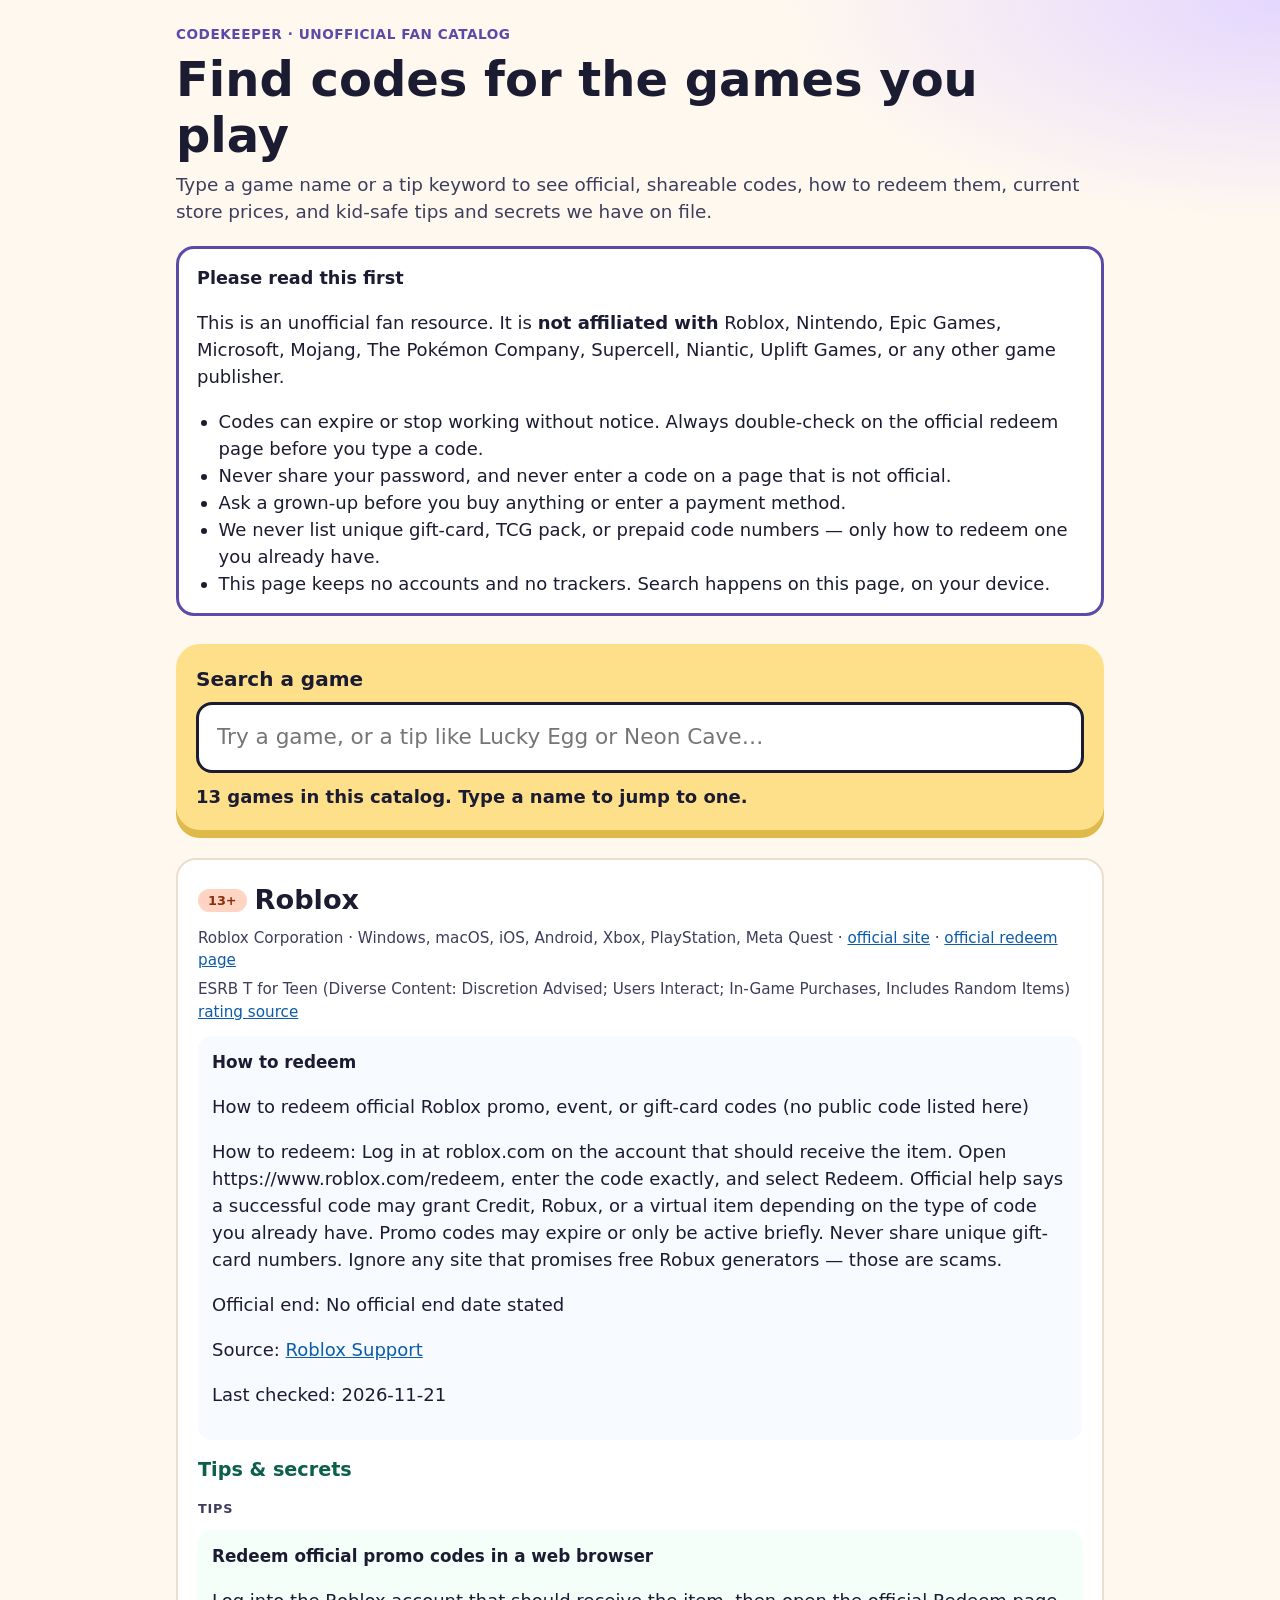
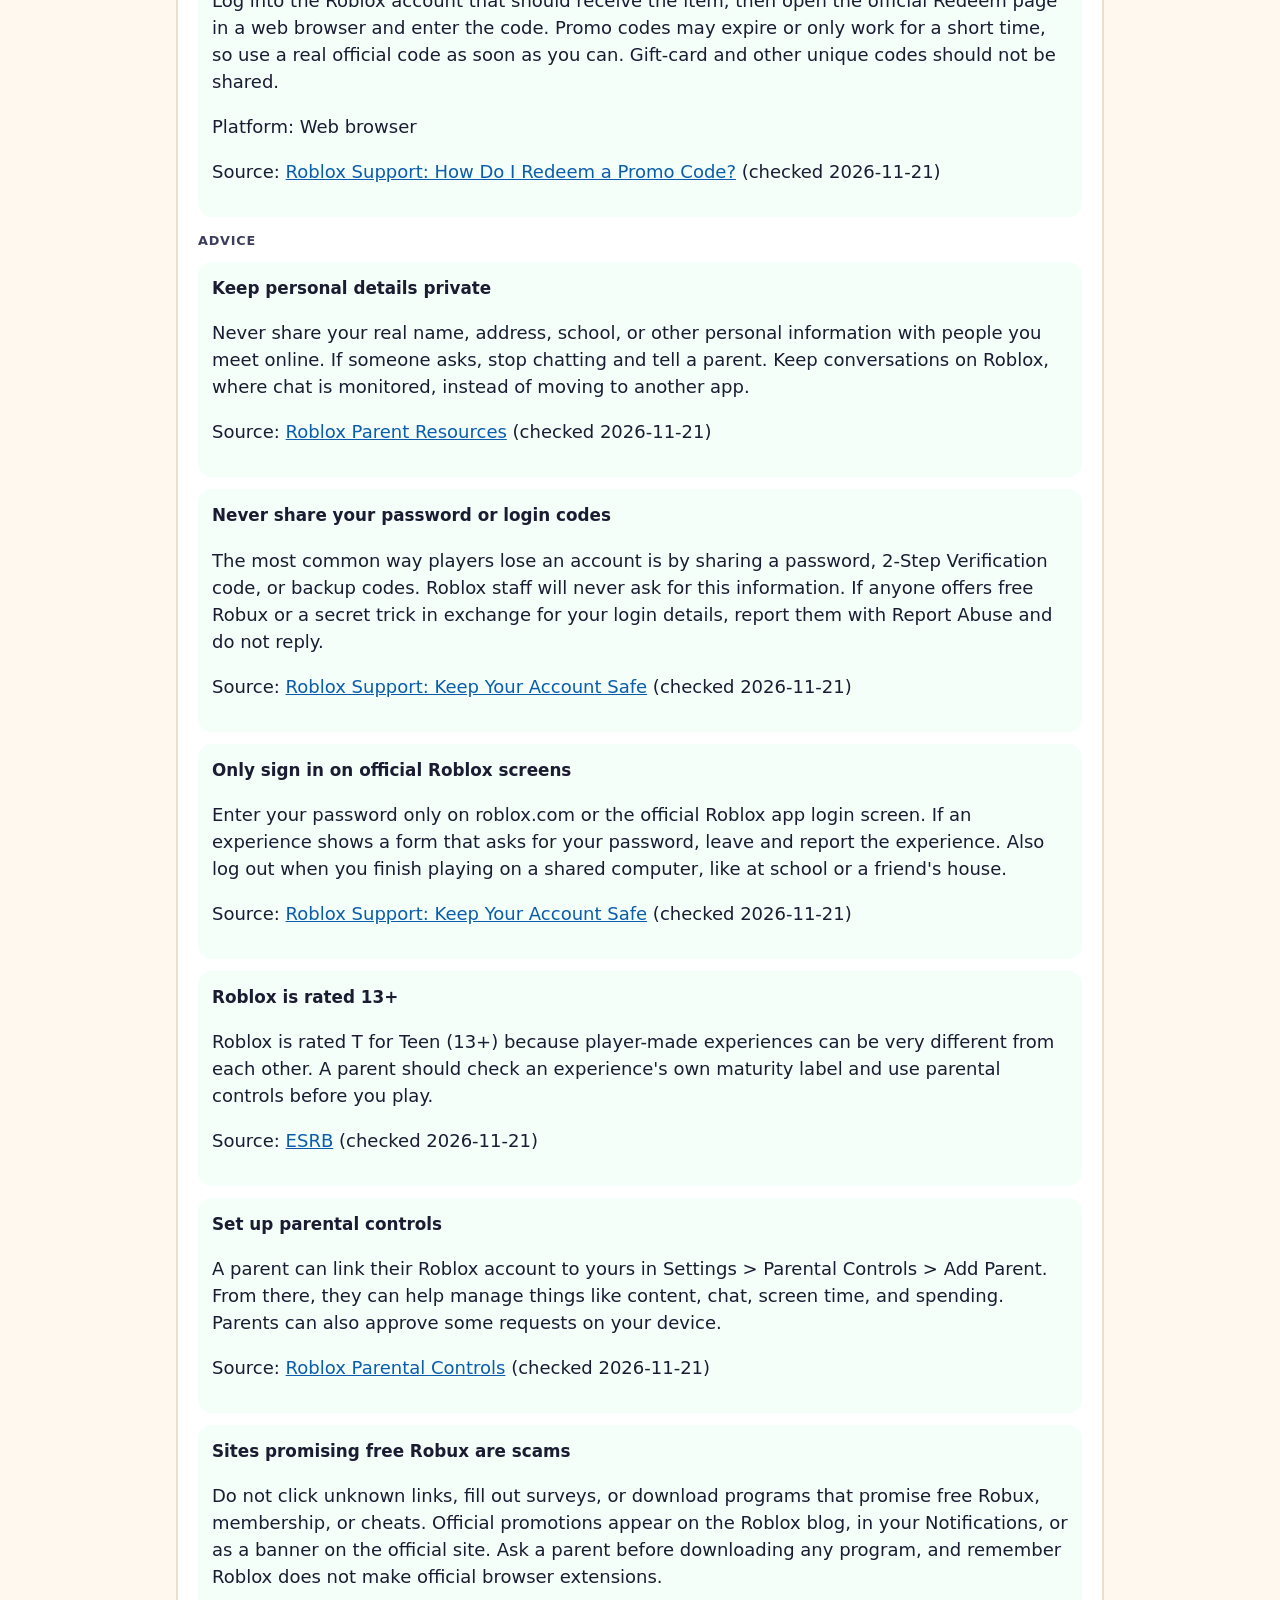
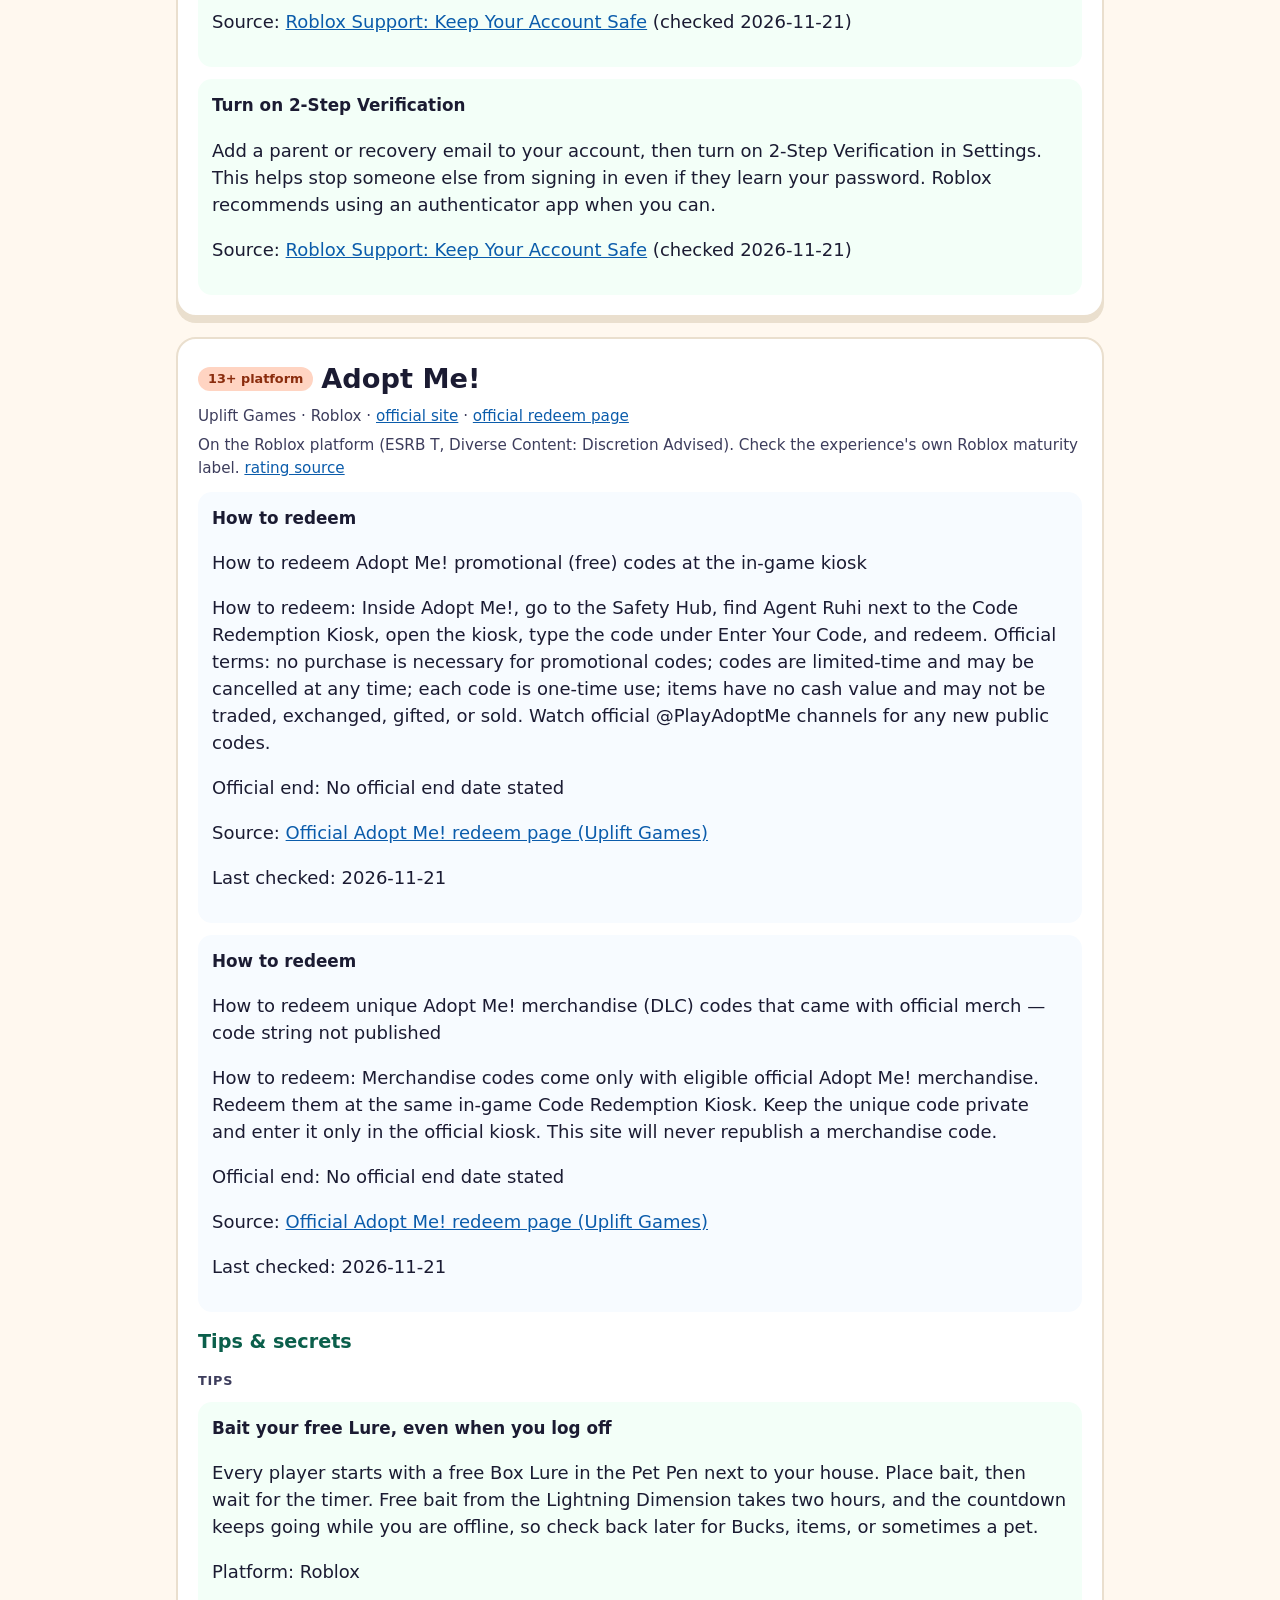
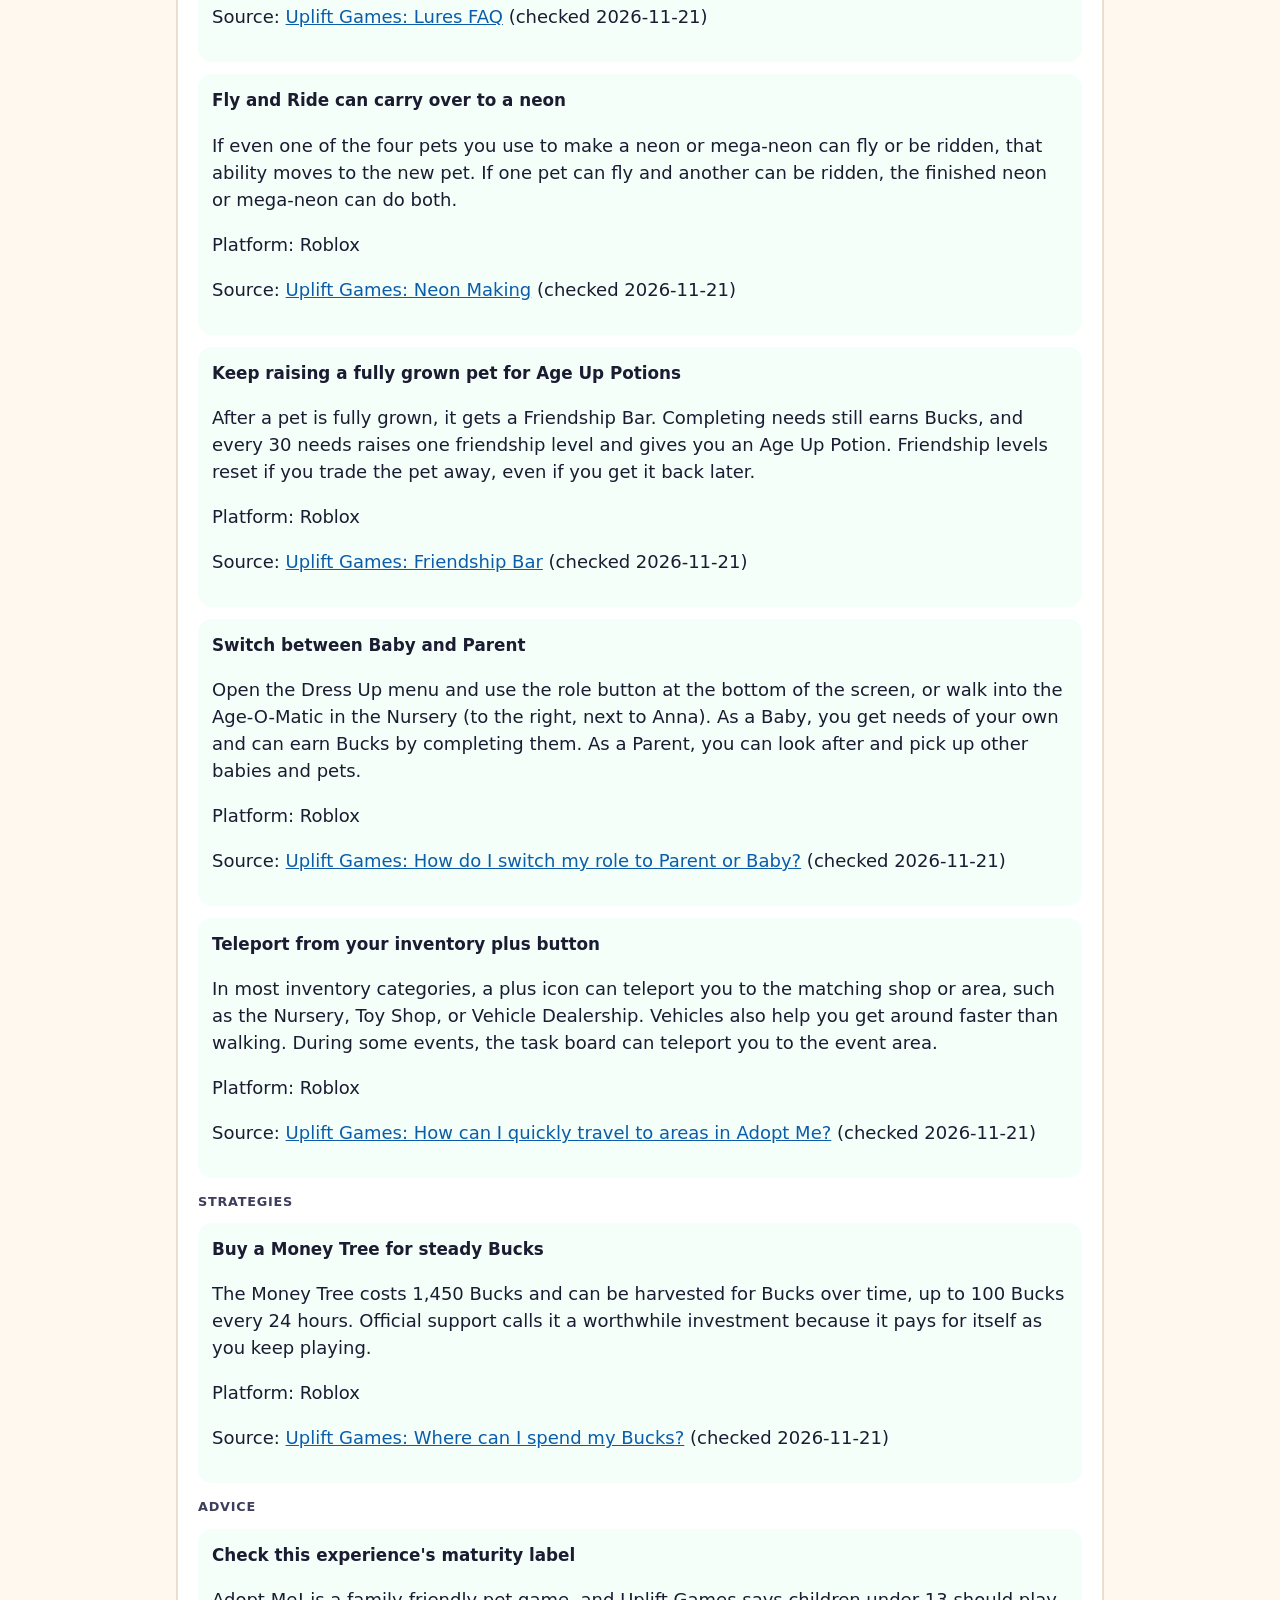
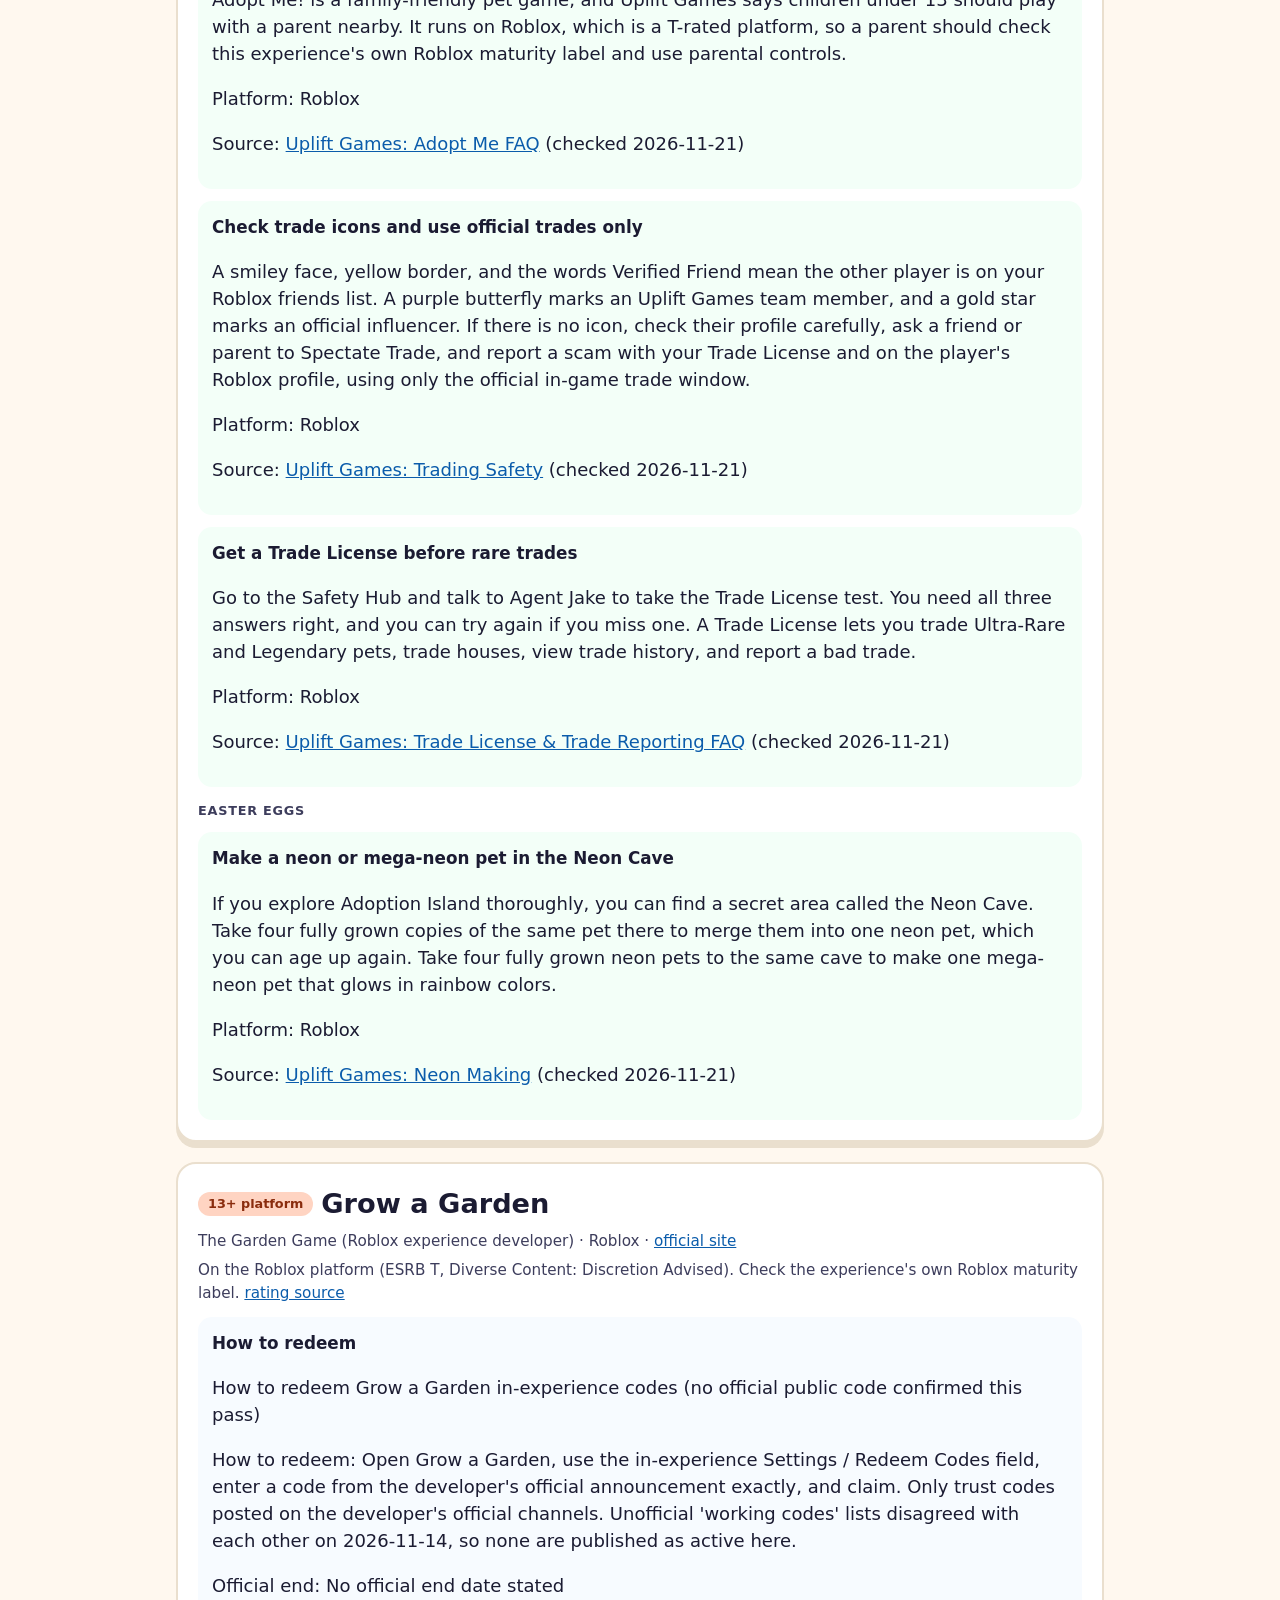
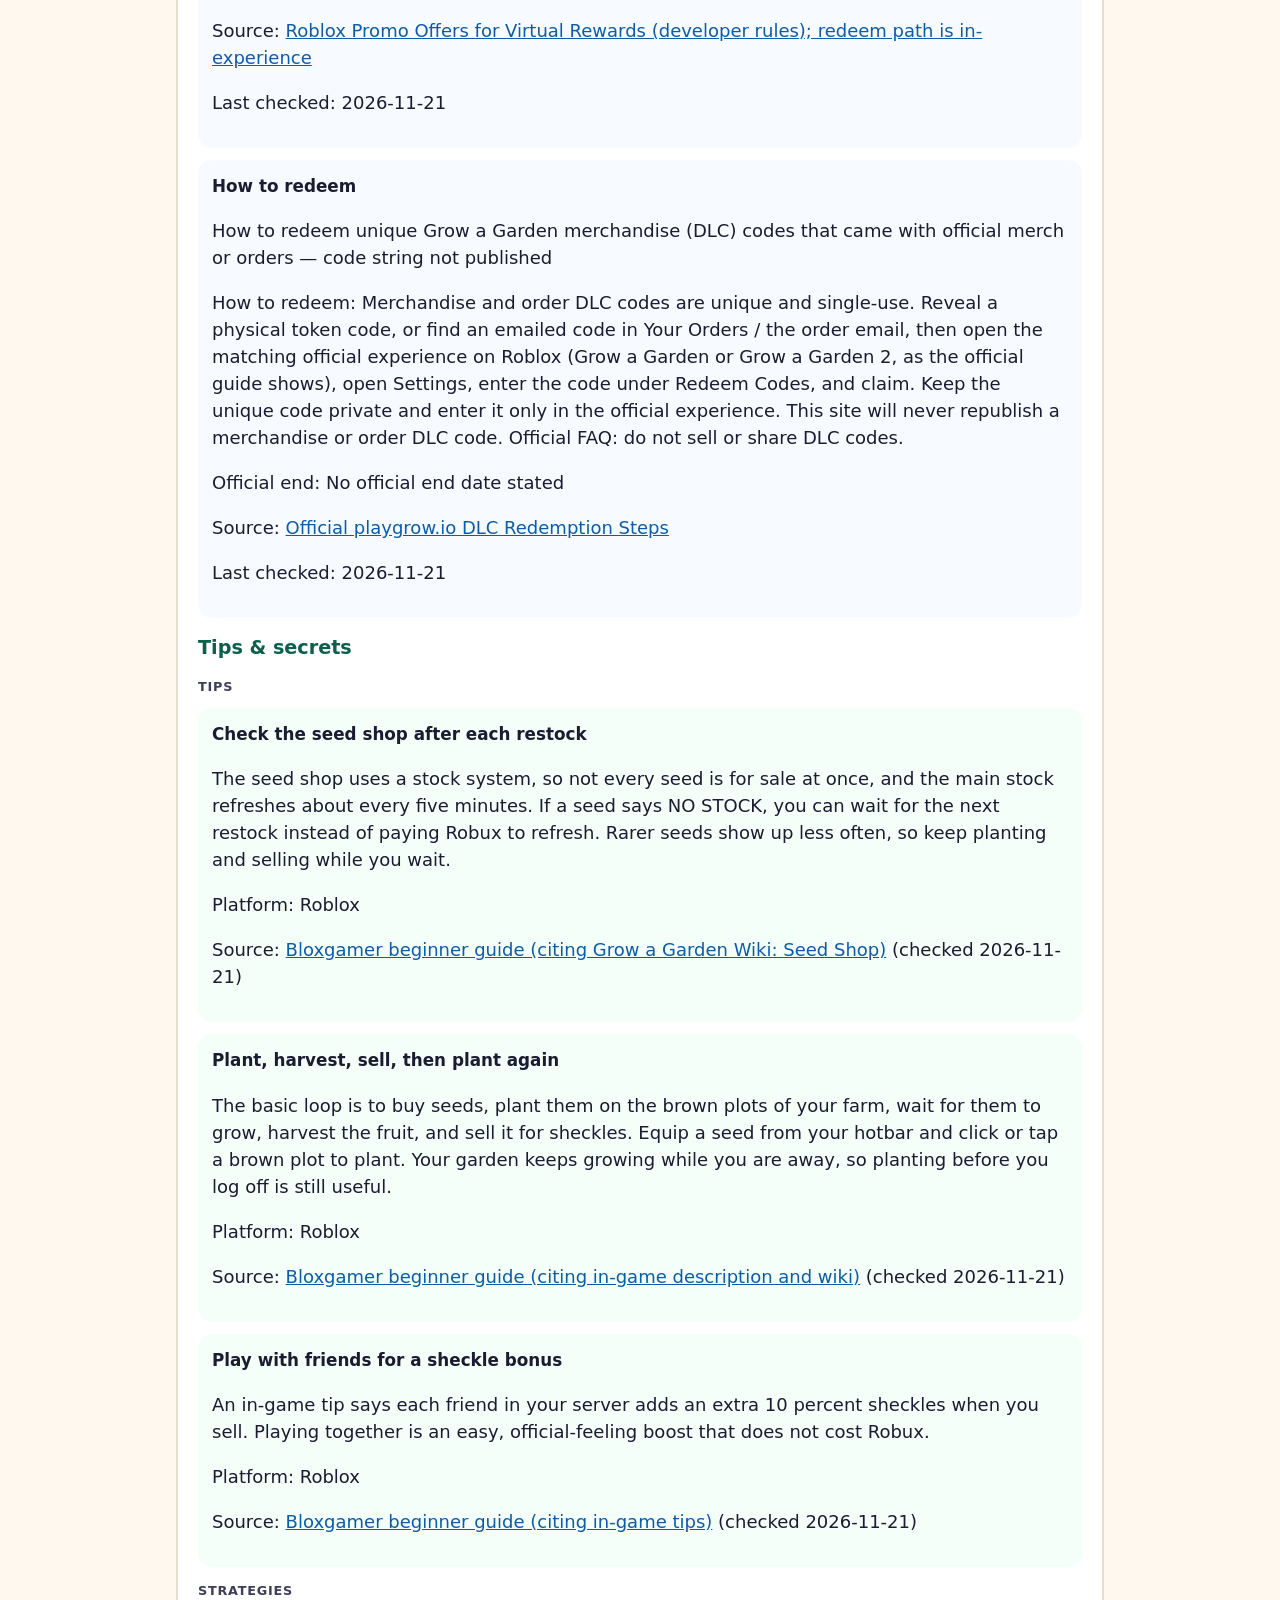
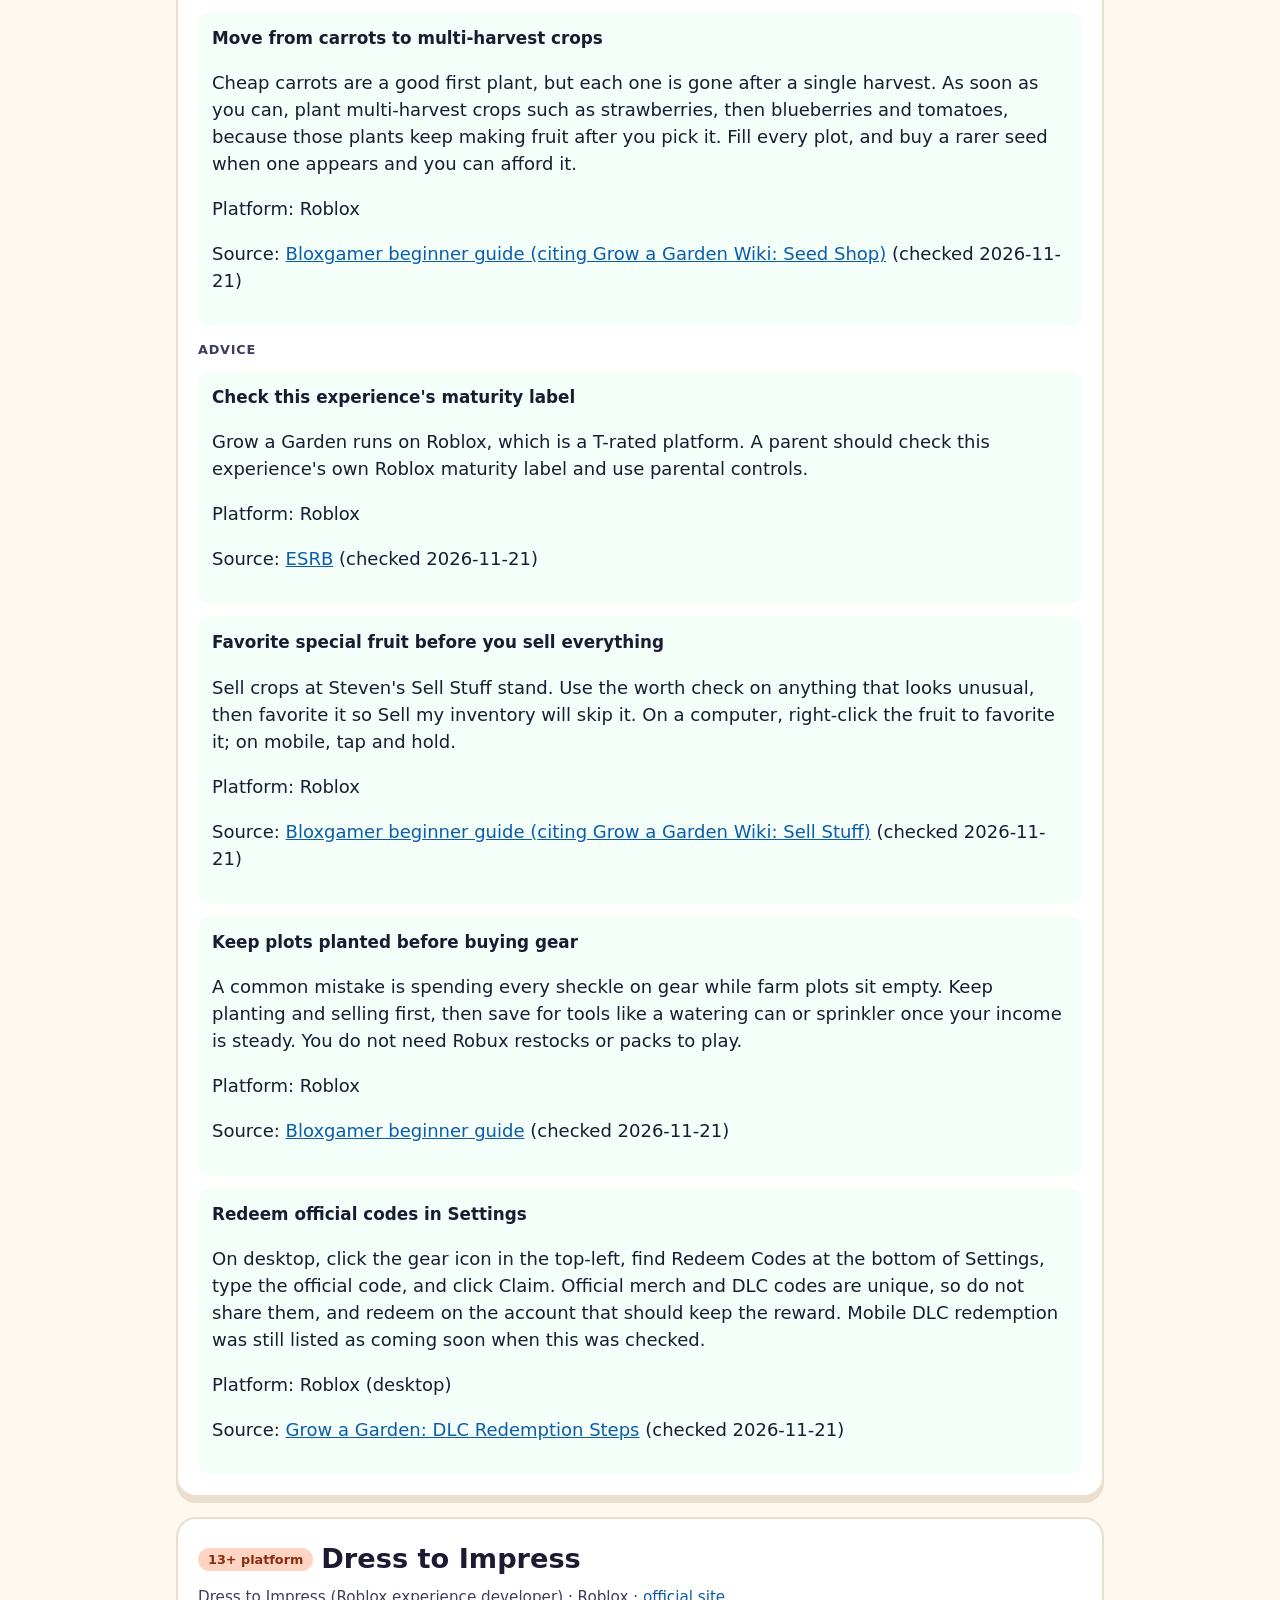
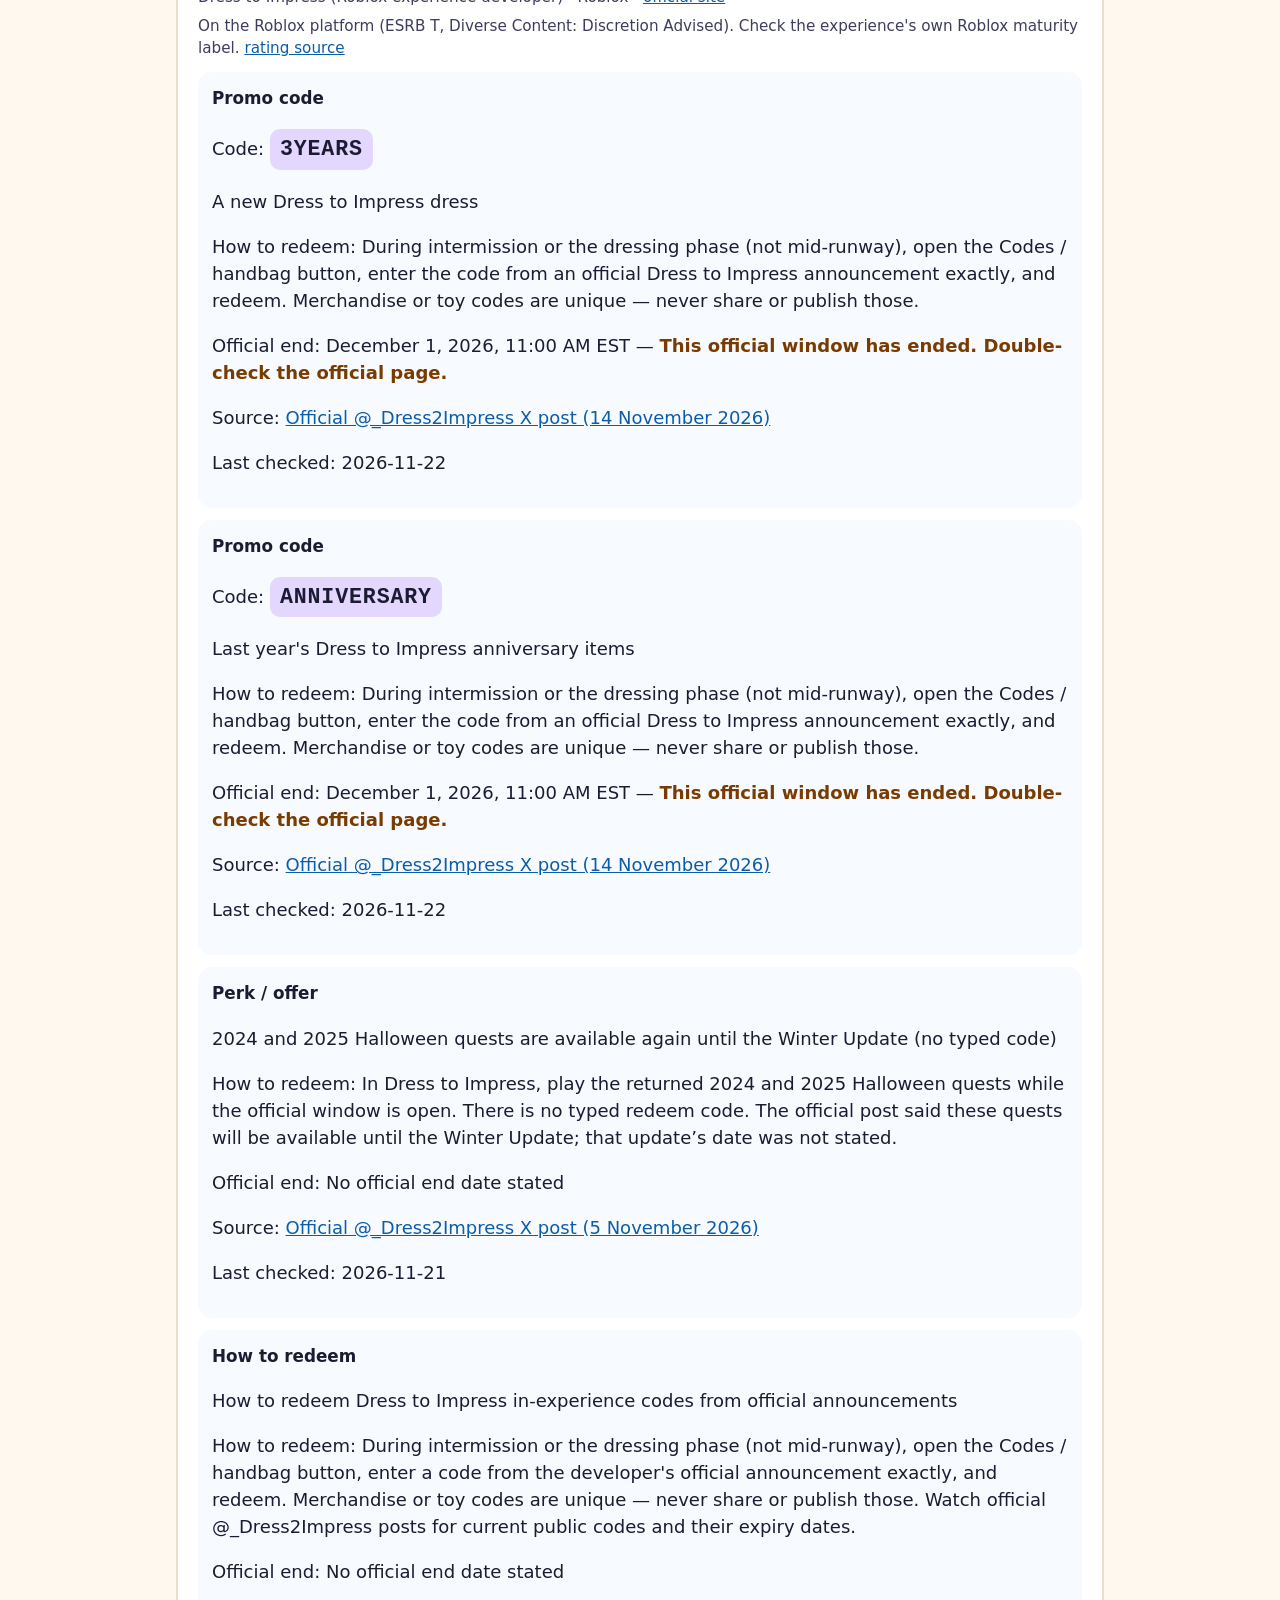
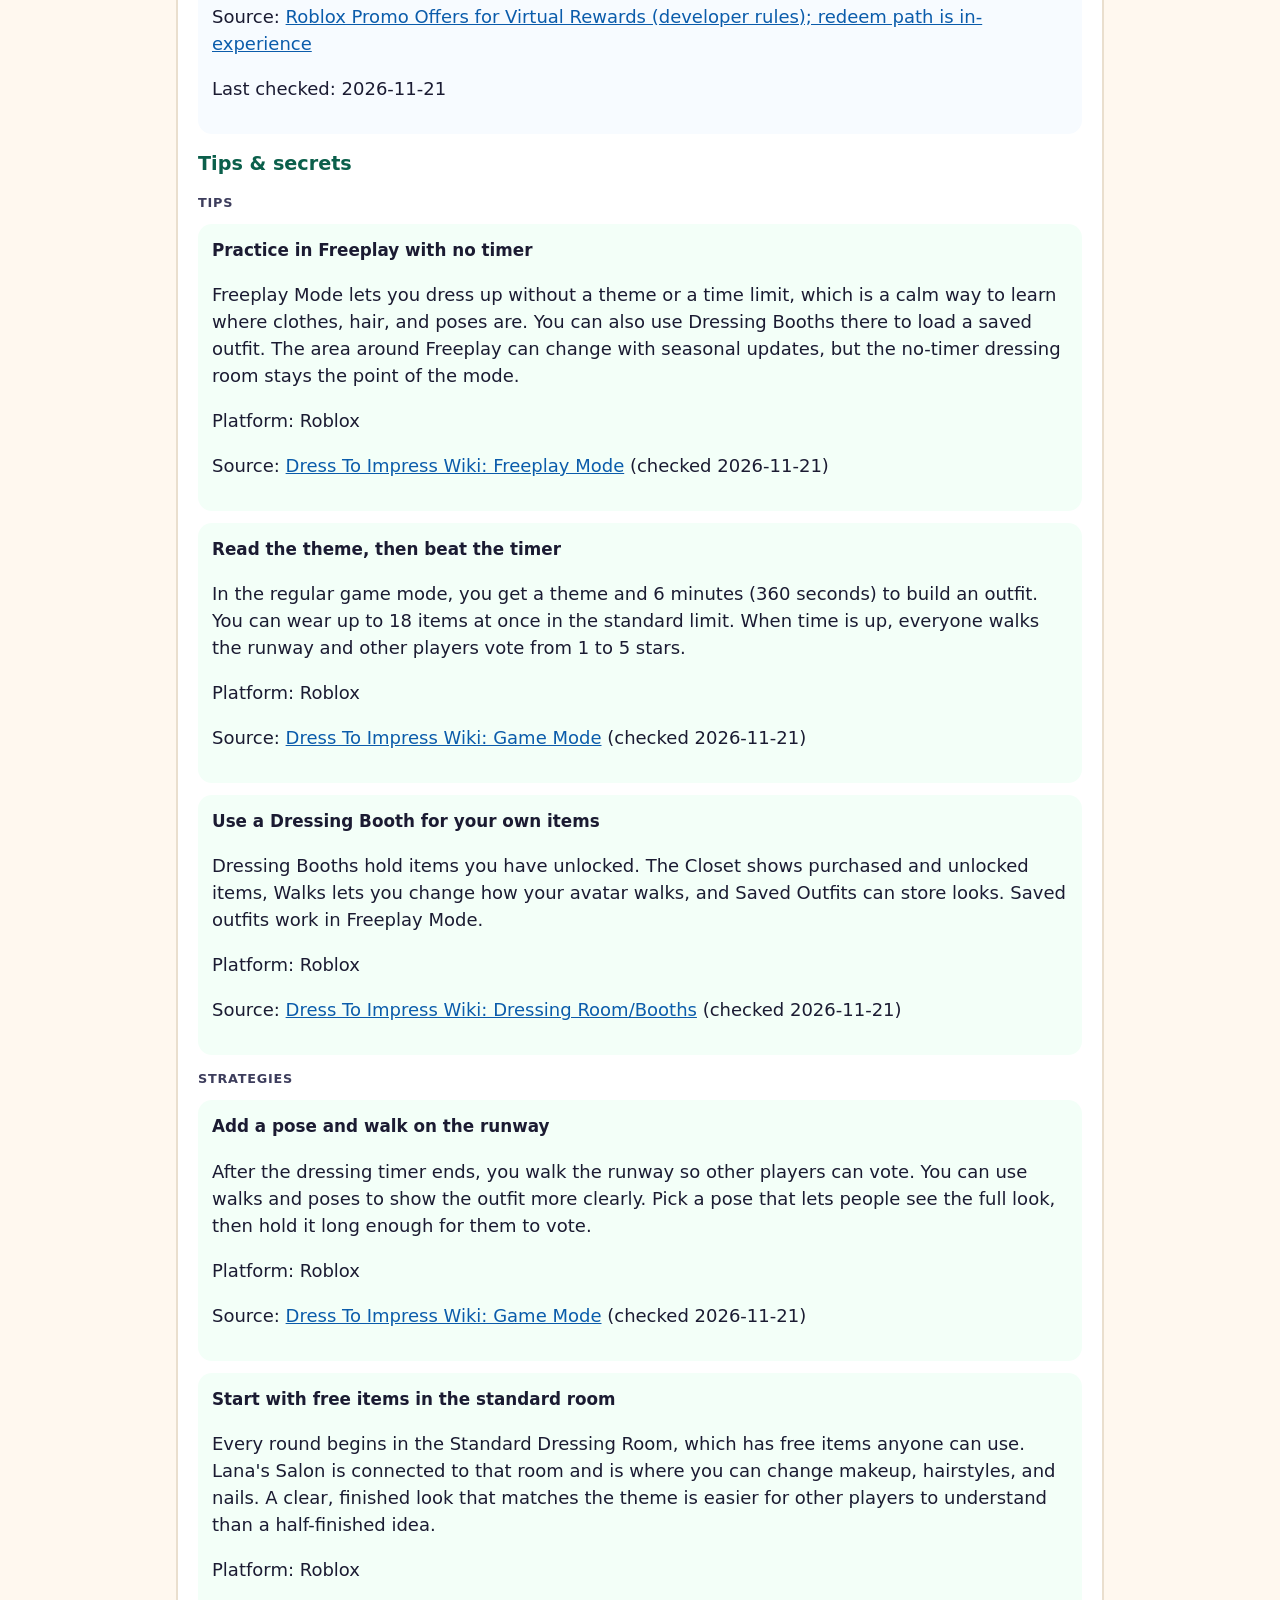
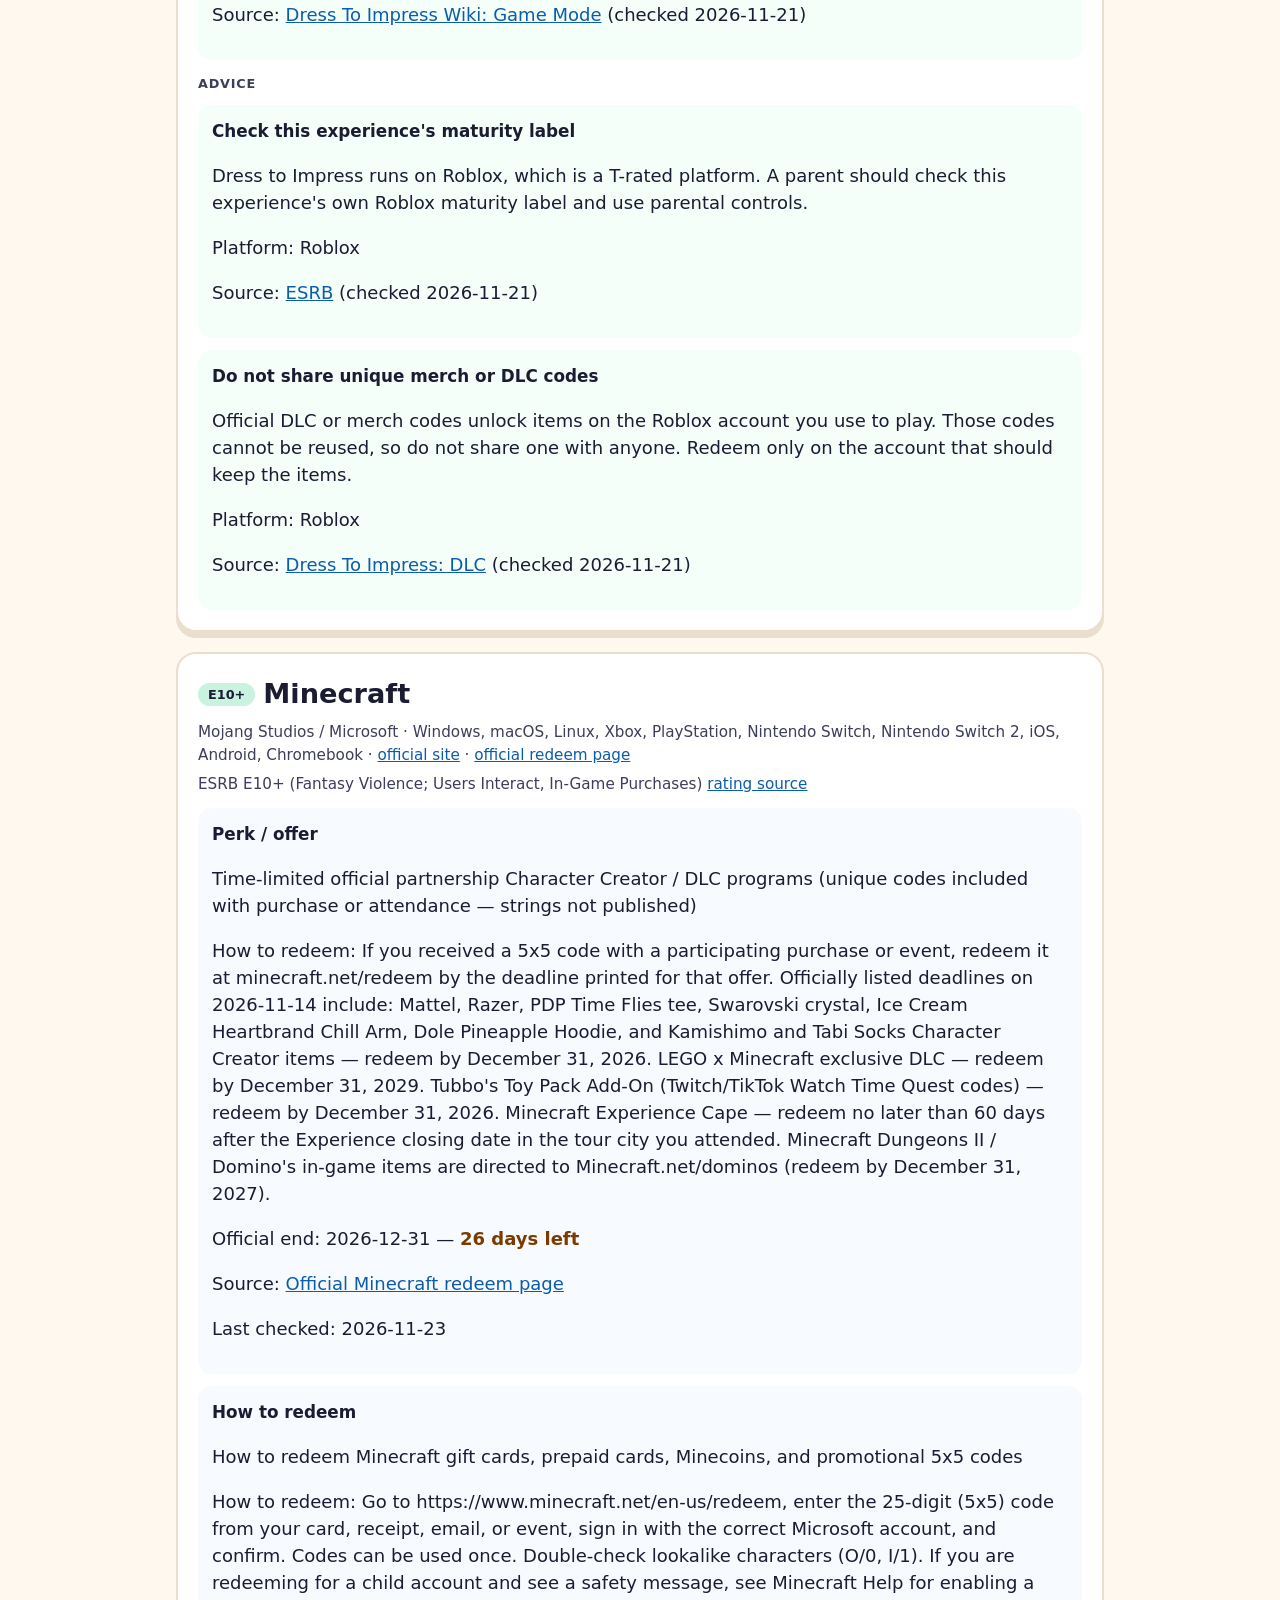
==== commit c0898420: "Daily update 2026-11-23" ====
--- a/codekeeper-search.html
+++ b/codekeeper-search.html
@@ -134,7 +134,7 @@
       <p>This page does not collect personal information. A later version with accounts or email alerts would need a reviewed privacy policy first.</p>
     </footer>
   </div>
-  <script id="catalog" type="application/json">{"generated_at":"2026-11-22 13:05:26 UTC","disclaimer":"Unofficial fan resource. Not affiliated with Roblox, Epic Games, Nintendo, The Pokémon Company, Microsoft, Mojang, Supercell, Niantic, or other publishers. Codes expire and can be cancelled. Always confirm on the official redeem page before entering anything. This site does not collect personal information.","games":[{"id":1,"name":"Roblox","slug":"roblox","aliases":"Roblox platform, Roblox promo codes","franchise_or_platform":"Roblox (platform)","publisher":"Roblox Corporation","platforms":"Windows, macOS, iOS, Android, Xbox, PlayStation, Meta Quest","age_rating":"ESRB T for Teen (Diverse Content: Discretion Advised; Users Interact; In-Game Purchases, Includes Random Items)","age_rating_source_url":"https://www.esrb.org/blog/what-parents-need-to-know-about-roblox-2/","audience_label":"13+","kid_priority":"mvp","official_site":"https://www.roblox.com","official_redeem_url":"https://www.roblox.com/redeem","notes":"The Roblox platform is rated T because user-created experiences vary widely. Use parental controls. Official promo codes are redeemed at roblox.com/redeem in a web browser (not typically in the regular app). Promo codes may expire or only be active briefly. Sites promising free Robux via generators are scams. Do not scrape roblox.com; watch official channels only. Never auto-redeem.","sort_priority":10},{"id":2,"name":"Adopt Me!","slug":"adopt-me","aliases":"Adopt Me, playadopt.me, Uplift Games Adopt Me","franchise_or_platform":"Roblox experience","publisher":"Uplift Games","platforms":"Roblox","age_rating":"On the Roblox platform (ESRB T, Diverse Content: Discretion Advised). Check the experience's own Roblox maturity label.","age_rating_source_url":"https://www.esrb.org/blog/what-parents-need-to-know-about-roblox-2/","audience_label":"13+ platform","kid_priority":"mvp","official_site":"https://www.playadopt.me/","official_redeem_url":"https://www.playadopt.me/redeem","notes":"In-experience codes are entered at the Code Redemption Kiosk in the Safety Hub (next to Agent Ruhi). Merchandise/DLC codes included with official merch are unique and single-use — this catalog never republishes those strings. Watch only official Uplift / @PlayAdoptMe channels. Do not scrape the Roblox experience.","sort_priority":20},{"id":3,"name":"Grow a Garden","slug":"grow-a-garden","aliases":"GaG, Grow a Garden Roblox","franchise_or_platform":"Roblox experience","publisher":"The Garden Game (Roblox experience developer)","platforms":"Roblox","age_rating":"On the Roblox platform (ESRB T, Diverse Content: Discretion Advised). Check the experience's own Roblox maturity label.","age_rating_source_url":"https://www.esrb.org/blog/what-parents-need-to-know-about-roblox-2/","audience_label":"13+ platform","kid_priority":"mvp","official_site":"https://playgrow.io/","official_redeem_url":null,"notes":"In-experience redeem box is typically in Settings. Official channels: @GrowaGardenRblx, playgrow.io, and the official experience page. playgrow.io currently points Play the Game at Grow a Garden 2, a separate experience. Official code tweets often do not name which game. No original-game public code was confirmed as still live on 2026-11-19. Do not scrape the experience. Never auto-redeem.","sort_priority":30},{"id":4,"name":"Dress to Impress","slug":"dress-to-impress","aliases":"DTI, Dress To Impress Roblox","franchise_or_platform":"Roblox experience","publisher":"Dress to Impress (Roblox experience developer)","platforms":"Roblox","age_rating":"On the Roblox platform (ESRB T, Diverse Content: Discretion Advised). Check the experience's own Roblox maturity label.","age_rating_source_url":"https://www.esrb.org/blog/what-parents-need-to-know-about-roblox-2/","audience_label":"13+ platform","kid_priority":"mvp","official_site":"https://playdresstoimpress.com/","official_redeem_url":null,"notes":"In-experience codes are typically entered via the Codes / handbag button during intermission or dressing (not mid-runway). Official channels: @_Dress2Impress and playdresstoimpress.com. Verified live anniversary codes from the official 14 November 2026 post are stored as active (expire 1 December 2026, 11 AM EST). Merchandise codes are unique and are never republished here. Do not scrape the experience. Never auto-redeem.","sort_priority":40},{"id":5,"name":"Minecraft","slug":"minecraft","aliases":"Minecraft Java, Minecraft Bedrock, Minecraft Java & Bedrock Edition, MC","franchise_or_platform":"Minecraft","publisher":"Mojang Studios / Microsoft","platforms":"Windows, macOS, Linux, Xbox, PlayStation, Nintendo Switch, Nintendo Switch 2, iOS, Android, Chromebook","age_rating":"ESRB E10+ (Fantasy Violence; Users Interact, In-Game Purchases)","age_rating_source_url":"https://www.esrb.org/ratings/39546/minecraft/","audience_label":"E10+","kid_priority":"mvp","official_site":"https://www.minecraft.net","official_redeem_url":"https://www.minecraft.net/en-us/redeem","notes":"Most Minecraft redeem codes are unique 25-digit (5x5) codes tied to a gift card, purchase, or event attendance. This catalog explains how to redeem them and lists official program deadlines, but never republishes unique code strings. A Microsoft account is required. Codes can be used once. Some older Java-only or region-specific codes have limits.","sort_priority":50},{"id":6,"name":"Pokémon Pokopia","slug":"pokemon-pokopia","aliases":"Pokopia, Pokemon Pokopia","franchise_or_platform":"Pokémon","publisher":"The Pokémon Company / Nintendo","platforms":"Nintendo Switch 2","age_rating":"ESRB E for Everyone (Users Interact, In-Game Purchases)","age_rating_source_url":"https://www.esrb.org/ratings/41026/pokemon-pokopia/","audience_label":"E","kid_priority":"mvp","official_site":"https://www.pokemon.com/us/news/get-stylish-and-cozy-furniture-sets-as-pokemon-pokopia-mystery-gifts","official_redeem_url":null,"notes":"Life simulation, released March 5, 2026, Switch 2 exclusive. Mystery Gifts are claimed at a Pokémon Center PC: Get Items > Mystery Gifts > Get with Code/Password.","sort_priority":60},{"id":7,"name":"Pokémon Legends: Z-A","slug":"pokemon-legends-z-a","aliases":"Pokémon Legends ZA, Pokemon Legends Z-A, Legends Z-A, Z-A","franchise_or_platform":"Pokémon","publisher":"The Pokémon Company / Nintendo / GAME FREAK","platforms":"Nintendo Switch, Nintendo Switch 2","age_rating":"ESRB E10+ (Fantasy Violence; In-Game Purchases)","age_rating_source_url":"https://www.esrb.org/ratings/40484/pokemon-legends-z-a/","audience_label":"E10+","kid_priority":"mvp","official_site":"https://www.pokemon.com/us/news/get-shiny-xerneas-in-pokemon-legends-z-a-via-mystery-gift","official_redeem_url":null,"notes":"Action RPG, released October 16, 2025. Mystery Gifts: main menu > Link Play > Mystery Gift > Get with Code/Password. Save after redeeming.","sort_priority":70},{"id":8,"name":"Pokémon Scarlet and Violet","slug":"pokemon-scarlet-violet","aliases":"Pokémon Scarlet, Pokémon Violet, Pokemon Scarlet, Pokemon Violet, SV, Paldea","franchise_or_platform":"Pokémon","publisher":"The Pokémon Company / Nintendo / GAME FREAK","platforms":"Nintendo Switch, Nintendo Switch 2","age_rating":"ESRB E (confirm on the official product page; not independently re-opened on an ESRB title page this pass)","age_rating_source_url":"https://www.nintendo.com/us/store/products/pokemon-scarlet-switch/","audience_label":"E","kid_priority":"mvp","official_site":"https://scarletviolet.pokemon.com","official_redeem_url":null,"notes":"Mystery Gift unlocks after reaching the first Pokémon Center: X > Poké Portal > Mystery Gift > Get with Code/Password, or Get via Internet. No shareable serial code was found on an official pokemon.com page on 2026-11-14, so none are published as active. Fan-site lists were not used as proof.","sort_priority":80},{"id":9,"name":"Pokémon GO","slug":"pokemon-go","aliases":"Pokemon GO, Pokémon Go, Pogo","franchise_or_platform":"Pokémon","publisher":"Niantic / The Pokémon Company","platforms":"iOS, Android","age_rating":"See the official App Store / Google Play listing (not independently re-confirmed on an ESRB title page this pass).","age_rating_source_url":"https://www.pokemongolive.com/redeem","audience_label":null,"kid_priority":"mvp","official_site":"https://pokemongolive.com","official_redeem_url":"https://www.pokemongolive.com/redeem","notes":"Offer and gift-card codes are redeemed while signed in at the official Code Redemption page. Gift-card codes are unique and are never republished here. No official public offer code was listed on the official redeem page when it was opened on 2026-11-14.","sort_priority":90},{"id":10,"name":"Pokémon TCG Live","slug":"pokemon-tcg-live","aliases":"Pokemon TCG Live, TCG Live, Pokémon Trading Card Game Live","franchise_or_platform":"Pokémon","publisher":"The Pokémon Company","platforms":"Windows, iOS, Android","age_rating":"See official store listings (not independently re-confirmed on an ESRB title page this pass).","age_rating_source_url":"https://support.pokemon.com/hc/en-us/articles/6488400519444-Code-Card-Redemption-FAQ","audience_label":null,"kid_priority":"mvp","official_site":"https://www.pokemon.com","official_redeem_url":"https://redeem.tcg.pokemon.com/en-us/","notes":"Pack and product code cards are unique, single-use entitlements. This catalog only explains how to redeem them and never republishes a unique TCG code.","sort_priority":100},{"id":11,"name":"Fortnite","slug":"fortnite","aliases":"Fortnite Battle Royale, Fortnite Creative, LEGO Fortnite, FN","franchise_or_platform":"Epic Games / Fortnite","publisher":"Epic Games","platforms":"Windows, PlayStation, Xbox, Nintendo Switch, Nintendo Switch 2, iOS, Android","age_rating":"ESRB T for Teen (Animated Blood, Lyrics, Suggestive Themes, Violence; Users Interact, In-Game Purchases)","age_rating_source_url":"https://www.esrb.org/ratings/41678/fortnite-battle-royale/","audience_label":"13+","kid_priority":"age-gated","official_site":"https://www.fortnite.com","official_redeem_url":"https://store.epicgames.com/en-US/redeem","notes":"Rated T — labeled 13+, not a young-kids default. Creator codes support a creator on eligible purchases; they do not give the player free V-Bucks or skins. A player's Support-A-Creator selection lasts 14 days (then can be re-entered); that is not the code expiring. Epic Terms restrict bot automation of licensed products — never auto-redeem or scrape the Epic Store or Fortnite client. Watch official Fortnite/Epic news only. No official public redeem-code list was found on 2026-11-14.","sort_priority":110},{"id":12,"name":"Animal Crossing: New Horizons","slug":"animal-crossing-new-horizons","aliases":"ACNH, Animal Crossing, New Horizons, Animal Crossing Switch 2 Edition","franchise_or_platform":"Nintendo / Animal Crossing","publisher":"Nintendo","platforms":"Nintendo Switch, Nintendo Switch 2","age_rating":"ESRB E (Comic Mischief, Mild Fantasy Violence; Users Interact, In-Game Purchases)","age_rating_source_url":"https://www.nintendo.com/us/store/products/animal-crossing-new-horizons-switch/","audience_label":"E","kid_priority":"mvp","official_site":"https://animalcrossing.nintendo.com","official_redeem_url":"https://www.nintendo.com/us/online/nintendo-switch-online/special-offers/","notes":"Shareable typed promo codes are uncommon. Official Nintendo Switch Online Special Offers include in-game item bonuses for members. Unique eShop voucher or gift-card codes are never republished.","sort_priority":120},{"id":13,"name":"Brawl Stars","slug":"brawl-stars","aliases":"BrawlStars, Supercell Brawl Stars","franchise_or_platform":"Supercell","publisher":"Supercell","platforms":"iOS, Android","age_rating":"Google Play: Everyone 10+ (Fantasy Violence, Crude Humor; Users Interact, In-Game Purchases, Includes Random Items). An ESRB.org title page was not successfully opened in the planning research.","age_rating_source_url":"https://play.google.com/store/apps/details?id=com.supercell.brawlstars&hl=en_US","audience_label":"E10+","kid_priority":"mvp","official_site":"https://store.supercell.com/brawlstars","official_redeem_url":"https://store.supercell.com/brawlstars","notes":"Official Supercell Store is the redeem channel. The exact in-page 'Redeem a Store Code' control was not confirmed first-hand in this pass, so no store-code strings are published as active. Gift-card codes are unique and are never republished. Includes random-item purchases — not a gambling promo, but called out for parents.","sort_priority":130}],"codes":[{"id":1,"game_id":1,"game_name":"Roblox","game_slug":"roblox","type":"how_to_only","code_text":null,"reward":"How to redeem official Roblox promo, event, or gift-card codes (no public code listed here)","platforms":"Web browser (roblox.com/redeem). The regular Roblox app and most consoles cannot redeem platform codes.","region_lock":"unspecified — not stated by official source","status":"active","start_date":null,"expiry_date":null,"source_url":"https://en.help.roblox.com/hc/en-us/articles/360029650831-How-Do-I-Redeem-a-Promo-Code","source_name":"Roblox Support","date_checked":"2026-11-21","redeem_instructions":"Log in at roblox.com on the account that should receive the item. Open https://www.roblox.com/redeem, enter the code exactly, and select Redeem. Official help says a successful code may grant Credit, Robux, or a virtual item depending on the type of code you already have. Promo codes may expire or only be active briefly. Never share unique gift-card numbers. Ignore any site that promises free Robux generators — those are scams.","notes":"Official pages still do not publish a shareable platform-wide promo-code list. Rechecked 2026-11-21: official Roblox help still explains how to redeem but names no current public promo string, and no official @Roblox post in 2026 was found announcing a live public promo code (search covered promo / promocode / redeem / SPIDERCOLA). Never share unique gift-card numbers. Sites promising free Robux generators are scams.","expiry_at":null,"expiry_label":"No official end date stated"},{"id":3,"game_id":2,"game_name":"Adopt Me!","game_slug":"adopt-me","type":"how_to_only","code_text":null,"reward":"How to redeem Adopt Me! promotional (free) codes at the in-game kiosk","platforms":"Roblox — Adopt Me! experience","region_lock":"unspecified — not stated by official source","status":"active","start_date":null,"expiry_date":null,"source_url":"https://www.playadopt.me/redeem","source_name":"Official Adopt Me! redeem page (Uplift Games)","date_checked":"2026-11-21","redeem_instructions":"Inside Adopt Me!, go to the Safety Hub, find Agent Ruhi next to the Code Redemption Kiosk, open the kiosk, type the code under Enter Your Code, and redeem. Official terms: no purchase is necessary for promotional codes; codes are limited-time and may be cancelled at any time; each code is one-time use; items have no cash value and may not be traded, exchanged, gifted, or sold. Watch official @PlayAdoptMe channels for any new public codes.","notes":"The official redeem page documents the kiosk and rules but does not list a current public code string. Rechecked 2026-11-21: latest official news (Quality of Life Improvements, 20 November 2026) and official @PlayAdoptMe posts since June listed no still-open official window for a current public code.","expiry_at":null,"expiry_label":"No official end date stated"},{"id":4,"game_id":2,"game_name":"Adopt Me!","game_slug":"adopt-me","type":"how_to_only","code_text":null,"reward":"How to redeem unique Adopt Me! merchandise (DLC) codes that came with official merch — code string not published","platforms":"Roblox — Adopt Me! experience","region_lock":"unspecified — not stated by official source","status":"active","start_date":null,"expiry_date":null,"source_url":"https://www.playadopt.me/redeem","source_name":"Official Adopt Me! redeem page (Uplift Games)","date_checked":"2026-11-21","redeem_instructions":"Merchandise codes come only with eligible official Adopt Me! merchandise. Redeem them at the same in-game Code Redemption Kiosk. Keep the unique code private and enter it only in the official kiosk. This site will never republish a merchandise code.","notes":"is_single_use_unique=1 and code_text is empty, by design. Rechecked 2026-11-21; merch/DLC strings are still never republished.","expiry_at":null,"expiry_label":"No official end date stated"},{"id":5,"game_id":3,"game_name":"Grow a Garden","game_slug":"grow-a-garden","type":"how_to_only","code_text":null,"reward":"How to redeem Grow a Garden in-experience codes (no official public code confirmed this pass)","platforms":"Roblox — Grow a Garden experience","region_lock":"unspecified — not stated by official source","status":"active","start_date":null,"expiry_date":null,"source_url":"https://en.help.roblox.com/hc/en-us/articles/10549651908244-Promo-Offers-for-Virtual-Rewards","source_name":"Roblox Promo Offers for Virtual Rewards (developer rules); redeem path is in-experience","date_checked":"2026-11-21","redeem_instructions":"Open Grow a Garden, use the in-experience Settings / Redeem Codes field, enter a code from the developer's official announcement exactly, and claim. Only trust codes posted on the developer's official channels. Unofficial 'working codes' lists disagreed with each other on 2026-11-14, so none are published as active here.","notes":"Official @GrowaGardenRblx posts and the official experience / playgrow.io pages were opened on 2026-11-21. No current official public code for the original game was confirmed as still live. Older official codes remain stored as unverified until they are reconfirmed. Grow a Garden 2 is a separate experience. Official merch/DLC codes are unique and are never republished here.","expiry_at":null,"expiry_label":"No official end date stated"},{"id":35,"game_id":3,"game_name":"Grow a Garden","game_slug":"grow-a-garden","type":"how_to_only","code_text":null,"reward":"How to redeem unique Grow a Garden merchandise (DLC) codes that came with official merch or orders — code string not published","platforms":"Roblox — Grow a Garden or Grow a Garden 2, as named on the official DLC guide","region_lock":"unspecified — not stated by official source","status":"active","start_date":null,"expiry_date":null,"source_url":"https://playgrow.io/pages/dlc-redemption-steps","source_name":"Official playgrow.io DLC Redemption Steps","date_checked":"2026-11-21","redeem_instructions":"Merchandise and order DLC codes are unique and single-use. Reveal a physical token code, or find an emailed code in Your Orders / the order email, then open the matching official experience on Roblox (Grow a Garden or Grow a Garden 2, as the official guide shows), open Settings, enter the code under Redeem Codes, and claim. Keep the unique code private and enter it only in the official experience. This site will never republish a merchandise or order DLC code. Official FAQ: do not sell or share DLC codes.","notes":"is_single_use_unique=1 and code_text is empty, by design. Official guide checked 2026-11-21. playgrow.io currently also documents redemption for Grow a Garden 2, a separate experience.","expiry_at":null,"expiry_label":"No official end date stated"},{"id":21,"game_id":4,"game_name":"Dress to Impress","game_slug":"dress-to-impress","type":"promo_redeem","code_text":"3YEARS","reward":"A new Dress to Impress dress","platforms":"Roblox — Dress to Impress experience","region_lock":"unspecified — not stated by official source","status":"active","start_date":"2026-11-14","expiry_date":"2026-12-01","source_url":"https://x.com/_Dress2Impress/status/2121678165781418392","source_name":"Official @_Dress2Impress X post (14 November 2026)","date_checked":"2026-11-22","redeem_instructions":"During intermission or the dressing phase (not mid-runway), open the Codes / handbag button, enter the code from an official Dress to Impress announcement exactly, and redeem. Merchandise or toy codes are unique — never share or publish those.","notes":"Official post (full text) says ANNIVERSARY and 3YEARS expire December 1st, 11 AM EST. expiry_date is stored as 2026-12-01 so the daily expire job will mark it expired the following calendar day. Region was not stated. Rechecked 2026-11-21: the official @_Dress2Impress post is still live and no later official post ended these codes.","expiry_at":"2026-12-01T11:00:00-05:00","expiry_label":"December 1, 2026, 11:00 AM EST"},{"id":20,"game_id":4,"game_name":"Dress to Impress","game_slug":"dress-to-impress","type":"promo_redeem","code_text":"ANNIVERSARY","reward":"Last year's Dress to Impress anniversary items","platforms":"Roblox — Dress to Impress experience","region_lock":"unspecified — not stated by official source","status":"active","start_date":"2026-11-14","expiry_date":"2026-12-01","source_url":"https://x.com/_Dress2Impress/status/2121678165781418392","source_name":"Official @_Dress2Impress X post (14 November 2026)","date_checked":"2026-11-22","redeem_instructions":"During intermission or the dressing phase (not mid-runway), open the Codes / handbag button, enter the code from an official Dress to Impress announcement exactly, and redeem. Merchandise or toy codes are unique — never share or publish those.","notes":"Official post (full text) says ANNIVERSARY and 3YEARS expire December 1st, 11 AM EST. The same post also announced a 3X candy currency coupon that had to be activated by November 16, 2 PM EST; that perk is not a typed code and had already ended when this row was first added. Region was not stated. Rechecked 2026-11-21: the official @_Dress2Impress post is still live and no later official post ended these codes.","expiry_at":"2026-12-01T11:00:00-05:00","expiry_label":"December 1, 2026, 11:00 AM EST"},{"id":34,"game_id":4,"game_name":"Dress to Impress","game_slug":"dress-to-impress","type":"perk","code_text":null,"reward":"2024 and 2025 Halloween quests are available again until the Winter Update (no typed code)","platforms":"Roblox — Dress to Impress experience","region_lock":"unspecified — not stated by official source","status":"active","start_date":"2026-11-05","expiry_date":null,"source_url":"https://x.com/_Dress2Impress/status/2118448667866923135","source_name":"Official @_Dress2Impress X post (5 November 2026)","date_checked":"2026-11-21","redeem_instructions":"In Dress to Impress, play the returned 2024 and 2025 Halloween quests while the official window is open. There is no typed redeem code. The official post said these quests will be available until the Winter Update; that update’s date was not stated.","notes":"Official announcement checked 2026-11-21. Later official posts (including the 14 November anniversary codes post) did not end this window. Expiry stays blank until an official Winter Update end date is published.","expiry_at":null,"expiry_label":"No official end date stated"},{"id":6,"game_id":4,"game_name":"Dress to Impress","game_slug":"dress-to-impress","type":"how_to_only","code_text":null,"reward":"How to redeem Dress to Impress in-experience codes from official announcements","platforms":"Roblox — Dress to Impress experience","region_lock":"unspecified — not stated by official source","status":"active","start_date":null,"expiry_date":null,"source_url":"https://en.help.roblox.com/hc/en-us/articles/10549651908244-Promo-Offers-for-Virtual-Rewards","source_name":"Roblox Promo Offers for Virtual Rewards (developer rules); redeem path is in-experience","date_checked":"2026-11-21","redeem_instructions":"During intermission or the dressing phase (not mid-runway), open the Codes / handbag button, enter a code from the developer's official announcement exactly, and redeem. Merchandise or toy codes are unique — never share or publish those. Watch official @_Dress2Impress posts for current public codes and their expiry dates.","notes":"Official @_Dress2Impress posts were opened first-hand on 2026-11-21. Verified live codes ANNIVERSARY and 3YEARS (expire 1 December 2026, 11 AM EST) are listed here. Official code RDC2026 was confirmed expired (ended 19 September 2026, 11 AM EST) and is stored as expired. Other official posts without a still-open window stay unverified until they are reconfirmed as still live. Merchandise codes are unique and are never republished here.","expiry_at":null,"expiry_label":"No official end date stated"},{"id":8,"game_id":5,"game_name":"Minecraft","game_slug":"minecraft","type":"perk","code_text":null,"reward":"Time-limited official partnership Character Creator / DLC programs (unique codes included with purchase or attendance — strings not published)","platforms":"Varies by offer; official page lists Xbox and PC for some add-ons, with playable cross-platform after redemption where stated","region_lock":"unspecified — not stated by official source","status":"active","start_date":null,"expiry_date":"2026-12-31","source_url":"https://www.minecraft.net/en-us/redeem","source_name":"Official Minecraft redeem page","date_checked":"2026-11-22","redeem_instructions":"If you received a 5x5 code with a participating purchase or event, redeem it at minecraft.net/redeem by the deadline printed for that offer. Officially listed deadlines on 2026-11-14 include: Mattel, Razer, PDP Time Flies tee, Swarovski crystal, Ice Cream Heartbrand Chill Arm, Dole Pineapple Hoodie, and Kamishimo and Tabi Socks Character Creator items — redeem by December 31, 2026. LEGO x Minecraft exclusive DLC — redeem by December 31, 2029. Tubbo's Toy Pack Add-On (Twitch/TikTok Watch Time Quest codes) — redeem by December 31, 2026. Minecraft Experience Cape — redeem no later than 60 days after the Experience closing date in the tour city you attended. Minecraft Dungeons II / Domino's in-game items are directed to Minecraft.net/dominos (redeem by December 31, 2027).","notes":"These are official program windows, not a public shared code. Individual 5x5 strings are unique and are not stored.","expiry_at":"2026-12-31T23:59:59-05:00","expiry_label":"2026-12-31"},{"id":7,"game_id":5,"game_name":"Minecraft","game_slug":"minecraft","type":"how_to_only","code_text":null,"reward":"How to redeem Minecraft gift cards, prepaid cards, Minecoins, and promotional 5x5 codes","platforms":"Redeem on minecraft.net; content then available on the platforms the code supports","region_lock":"unspecified — not stated by official source","status":"active","start_date":null,"expiry_date":null,"source_url":"https://www.minecraft.net/en-us/redeem","source_name":"Official Minecraft redeem page","date_checked":"2026-11-14","redeem_instructions":"Go to https://www.minecraft.net/en-us/redeem, enter the 25-digit (5x5) code from your card, receipt, email, or event, sign in with the correct Microsoft account, and confirm. Codes can be used once. Double-check lookalike characters (O/0, I/1). If you are redeeming for a child account and see a safety message, see Minecraft Help for enabling a child account to redeem codes. Never post or share a unique code online.","notes":"Most codes on this page are unique entitlements, not public shareable codes.","expiry_at":null,"expiry_label":"No official end date stated"},{"id":9,"game_id":6,"game_name":"Pokémon Pokopia","game_slug":"pokemon-pokopia","type":"promo_redeem","code_text":"CELEBRATE30TH","reward":"Stylish shiny furniture set: 1 antique chest, 1 cute bed, 1 cute dresser, 1 stylish stool, 1 lace rug, and 1 tea set","platforms":"Nintendo Switch 2","region_lock":"unspecified — not stated by official source","status":"active","start_date":"2026-11-12","expiry_date":"2027-01-07","source_url":"https://www.pokemon.com/us/news/get-stylish-and-cozy-furniture-sets-as-pokemon-pokopia-mystery-gifts","source_name":"pokemon.com news (official)","date_checked":"2026-11-22","redeem_instructions":"Visit the PC at any Pokémon Center in Pokémon Pokopia. Select Get Items, then Mystery Gifts, then Get with Code/Password, and enter CELEBRATE30TH.","notes":"Official 30th-anniversary Mystery Gift, reconfirmed on pokemon.com on 2026-11-21; still listed through January 7, 2027. A second furniture set (warm cozy) is scheduled for December 10, 2026–February 4, 2027; official page says that code will be available soon — not invented here.","expiry_at":"2027-01-07T23:59:59-05:00","expiry_label":"2027-01-07"},{"id":10,"game_id":6,"game_name":"Pokémon Pokopia","game_slug":"pokemon-pokopia","type":"perk","code_text":null,"reward":"Upcoming official Mystery Gift: warm cozy furniture set (code to be published on pokemon.com, not yet released)","platforms":"Nintendo Switch 2","region_lock":"unspecified — not stated by official source","status":"active","start_date":"2026-12-10","expiry_date":"2027-02-04","source_url":"https://www.pokemon.com/us/news/get-stylish-and-cozy-furniture-sets-as-pokemon-pokopia-mystery-gifts","source_name":"pokemon.com news (official)","date_checked":"2026-11-22","redeem_instructions":"The official page says this set will be claimable between December 10, 2026 and February 4, 2027 using a code that will be available soon. Check pokemon.com — do not use guessed codes.","notes":"No code string has been published yet as of 2026-11-21. Official pokemon.com page still says the code will be available soon. Track official news; do not invent the December code.","expiry_at":"2027-02-04T23:59:59-05:00","expiry_label":"2027-02-04"},{"id":38,"game_id":6,"game_name":"Pokémon Pokopia","game_slug":"pokemon-pokopia","type":"perk","code_text":null,"reward":"In-game Ditto rug early-purchase bonus (Mystery Gift via Get via Internet — no typed code)","platforms":"Nintendo Switch 2","region_lock":"unspecified — not stated by official source","status":"active","start_date":"2026-03-05","expiry_date":"2027-01-31","source_url":"https://www.nintendo.com/us/store/products/pokemon-pokopia-switch-2/","source_name":"Official US Nintendo store product page (publisher notification)","date_checked":"2026-11-22","redeem_instructions":"After purchasing Pokémon Pokopia (game-key card or digital), visit a Pokémon Center PC, choose Get Items, then Mystery Gifts, then Get via Internet, and save. There is no typed password. Official store page says you can claim the Ditto rug by Sunday, January 31, 2027. A Nintendo Account is required to go online; a paid Nintendo Switch Online membership is not required. Once per save data.","notes":"Official Nintendo US store product page publisher notification, checked 2026-11-21. This is an early-purchase bonus tied to owning the game, not a shareable serial code.","expiry_at":"2027-01-31T23:59:59-05:00","expiry_label":"2027-01-31"},{"id":11,"game_id":7,"game_name":"Pokémon Legends: Z-A","game_slug":"pokemon-legends-z-a","type":"promo_redeem","code_text":"CELEBRATE30TH","reward":"Shiny Xerneas","platforms":"Nintendo Switch, Nintendo Switch 2","region_lock":"unspecified — not stated by official source","status":"active","start_date":"2026-11-12","expiry_date":"2027-01-07","source_url":"https://www.pokemon.com/us/news/get-shiny-xerneas-in-pokemon-legends-z-a-via-mystery-gift","source_name":"pokemon.com news (official)","date_checked":"2026-11-22","redeem_instructions":"Open the main menu, select Link Play, select Mystery Gift, select Get with Code/Password, enter CELEBRATE30TH, and save your game. You have until Thursday, January 7, 2027.","notes":"Official 30th-anniversary Mystery Gift, reconfirmed on pokemon.com on 2026-11-21; still listed through Thursday, January 7, 2027. Same public password also works in Pokémon Pokopia for furniture. Official page and official @Pokemon post (12 November 2026) say Shiny Yveltal distribution starts December 10, 2026; that password has not been published yet.","expiry_at":"2027-01-07T23:59:59-05:00","expiry_label":"2027-01-07"},{"id":12,"game_id":7,"game_name":"Pokémon Legends: Z-A","game_slug":"pokemon-legends-z-a","type":"perk","code_text":null,"reward":"Upcoming official Mystery Gift: Shiny Yveltal (password to be published on pokemon.com)","platforms":"Nintendo Switch, Nintendo Switch 2","region_lock":"unspecified — not stated by official source","status":"active","start_date":"2026-12-10","expiry_date":null,"source_url":"https://www.pokemon.com/us/news/get-shiny-xerneas-in-pokemon-legends-z-a-via-mystery-gift","source_name":"pokemon.com news (official)","date_checked":"2026-11-21","redeem_instructions":"Official page: starting December 10, 2026 you will be able to receive Shiny Yveltal. Keep checking pokemon.com for the password. Do not use guessed codes.","notes":"No password published as of 2026-11-21. Official pokemon.com news and official @Pokemon post (12 November 2026) still say Shiny Yveltal will be available starting December 10, 2026. Keep checking pokemon.com. Do not use guessed codes.","expiry_at":null,"expiry_label":"No official end date stated"},{"id":36,"game_id":7,"game_name":"Pokémon Legends: Z-A","game_slug":"pokemon-legends-z-a","type":"perk","code_text":null,"reward":"Poké Ball Pattern Vivillon (Mystery Gift via Get via Internet — no typed code)","platforms":"Nintendo Switch, Nintendo Switch 2","region_lock":"unspecified — not stated by official source","status":"active","start_date":"2026-11-06","expiry_date":"2027-02-25","source_url":"https://www.pokemon.com/us/news/receive-a-poke-ball-pattern-vivillon-in-pokemon-legends-z-a","source_name":"pokemon.com news (official)","date_checked":"2026-11-22","redeem_instructions":"Open the main menu, select Link Play, select Mystery Gift, then select Get via Internet, and save your game. There is no typed password. You have until Thursday, February 25, 2027, at 5:59 p.m. PST. The Mystery Gift menu unlocks after the Rewards feature in Mable’s Research (about one hour of play). A Nintendo Account is required to go online; a paid Nintendo Switch Online membership is not required. Once per save data.","notes":"Official window stated through Thursday, February 25, 2027, at 5:59 p.m. PST. Also announced on official @Pokemon (6 November 2026). Rechecked official news page 2026-11-21. expiry_date is stored as 2027-02-25; the official clock time is 5:59 p.m. PST that day.","expiry_at":"2027-02-25T23:59:59-05:00","expiry_label":"2027-02-25"},{"id":39,"game_id":8,"game_name":"Pokémon Scarlet and Violet","game_slug":"pokemon-scarlet-violet","type":"promo_redeem","code_text":"STRACKSU1T","reward":"Pokémon Scarlet Tracksuit (in-game apparel; look differs by game version)","platforms":"Nintendo Switch, Nintendo Switch 2","region_lock":"unspecified — not stated by official source","status":"active","start_date":"2025-07-22","expiry_date":null,"source_url":"https://scarletviolet.pokemon.com/en-us/events/tracksuit-mystery-gift/","source_name":"Official Pokémon Scarlet and Violet tracksuit Mystery Gift page","date_checked":"2026-11-21","redeem_instructions":"After you can use Mystery Gift (about 1 to 1.5 hours of play, at the first Pokémon Center), press X, open Poké Portal, choose Mystery Gift, then Get with Code/Password, connect to the internet, and enter STRACKSU1T. Use this password in Pokémon Scarlet. The password uses the digit 1, not the letter I. Once per save data. Save after redeeming.","notes":"Official page still said “Available Now” on 2026-11-21. Distribution began Tuesday, July 22, 2025, at 6:00 a.m. PDT. Official page warns distribution may end without prior communication, so this should be rechecked often. A later unofficial list is not the authority; this row uses the official event page only.","expiry_at":null,"expiry_label":"No official end date stated"},{"id":40,"game_id":8,"game_name":"Pokémon Scarlet and Violet","game_slug":"pokemon-scarlet-violet","type":"promo_redeem","code_text":"VTRACKSU1T","reward":"Pokémon Violet Tracksuit (in-game apparel; look differs by game version)","platforms":"Nintendo Switch, Nintendo Switch 2","region_lock":"unspecified — not stated by official source","status":"active","start_date":"2025-07-22","expiry_date":null,"source_url":"https://scarletviolet.pokemon.com/en-us/events/tracksuit-mystery-gift/","source_name":"Official Pokémon Scarlet and Violet tracksuit Mystery Gift page","date_checked":"2026-11-21","redeem_instructions":"After you can use Mystery Gift (about 1 to 1.5 hours of play, at the first Pokémon Center), press X, open Poké Portal, choose Mystery Gift, then Get with Code/Password, connect to the internet, and enter VTRACKSU1T. Use this password in Pokémon Violet. The password uses the digit 1, not the letter I. Once per save data. Save after redeeming.","notes":"Official page still said “Available Now” on 2026-11-21. Distribution began Tuesday, July 22, 2025, at 6:00 a.m. PDT. Official page warns distribution may end without prior communication, so this should be rechecked often. A later unofficial list is not the authority; this row uses the official event page only.","expiry_at":null,"expiry_label":"No official end date stated"},{"id":13,"game_id":8,"game_name":"Pokémon Scarlet and Violet","game_slug":"pokemon-scarlet-violet","type":"how_to_only","code_text":null,"reward":"How to redeem Mystery Gift serial codes or Get via Internet gifts","platforms":"Nintendo Switch, Nintendo Switch 2","region_lock":"unspecified — not stated by official source","status":"active","start_date":null,"expiry_date":null,"source_url":"https://scarletviolet.pokemon.com","source_name":"Official Scarlet/Violet site (redeem path is in-game Mystery Gift)","date_checked":"2026-11-21","redeem_instructions":"Reach the first Pokémon Center, then press X, open Poké Portal, choose Mystery Gift, and use Get with Code/Password (for a published serial code) or Get via Internet (for internet distributions). Current official serials and internet gifts, when verified, are listed as their own rows.","notes":"Rechecked 2026-11-21. Official shareable serials STRACKSU1T (Scarlet tracksuit) and VTRACKSU1T (Violet tracksuit) are listed from the official event page and stored as active. Official sandwich password P4LD3AP1CN1C is stored as expired (ended 19 January 2026, 12:59 p.m. PST). Fan-site lists are not used as proof.","expiry_at":null,"expiry_label":"No official end date stated"},{"id":14,"game_id":9,"game_name":"Pokémon GO","game_slug":"pokemon-go","type":"how_to_only","code_text":null,"reward":"How to redeem official Pokémon GO offer or gift-card codes — unique gift-card strings are not published","platforms":"iOS, Android (redeem on the official web store while signed in)","region_lock":"unspecified — not stated by official source","status":"active","start_date":null,"expiry_date":null,"source_url":"https://www.pokemongolive.com/redeem","source_name":"Official Pokémon GO Code Redemption page","date_checked":"2026-11-21","redeem_instructions":"Open https://www.pokemongolive.com/redeem, sign in with your Pokémon GO account, and enter an official offer or gift-card code you already received. Gift-card codes are unique; keep them private. See the official Code Redemption FAQ or Gift Card FAQ linked from that page if something fails. No official public offer code was listed on the page when it was opened on 2026-11-14.","notes":"Gift cards are unique entitlements and are never republished here. Rechecked 2026-11-21: the public official redeem page is a sign-in form for offer or gift-card codes and does not list a current public offer code. The signed-in redeem flow was not opened.","expiry_at":null,"expiry_label":"No official end date stated"},{"id":15,"game_id":10,"game_name":"Pokémon TCG Live","game_slug":"pokemon-tcg-live","type":"how_to_only","code_text":null,"reward":"How to redeem unique Pokémon TCG Live pack or product code cards — code strings are never published here","platforms":"Pokémon TCG Live app (Android or desktop Shop > Redeem) or https://redeem.tcg.pokemon.com/en-us/","region_lock":"unspecified — not stated by official source","status":"active","start_date":null,"expiry_date":null,"source_url":"https://support.pokemon.com/hc/en-us/articles/6488400519444-Code-Card-Redemption-FAQ","source_name":"Official Pokémon Support — Code Card Redemption FAQ","date_checked":"2026-11-21","redeem_instructions":"Log in with the Pokémon Trainer Central account linked to Pokémon TCG Live at https://redeem.tcg.pokemon.com/en-us/, enter the code from your official product, submit, then claim. Or in the TCG Live app on Android or desktop: Shop > Redeem, enter or scan the code, then Claim Now. Each pack/product code is unique and single-use. Never post it online.","notes":"is_single_use_unique=1 with empty code_text, by design. Rechecked 2026-11-21; unique pack and product codes are still never republished here. The official support FAQ remains the documented how-to.","expiry_at":null,"expiry_label":"No official end date stated"},{"id":16,"game_id":11,"game_name":"Fortnite","game_slug":"fortnite","type":"creator","code_text":null,"reward":"Support-A-Creator: enter a creator's official code so eligible Item Shop or other eligible purchases support that creator (no free player reward)","platforms":"Fortnite (in-game Shop) and the Fortnite web Item Shop","region_lock":"unspecified — not stated by official source","status":"active","start_date":null,"expiry_date":null,"source_url":"https://sac.epicgames.com/overview","source_name":"Official Epic Support-A-Creator overview","date_checked":"2026-11-22","redeem_instructions":"Creator codes do not unlock free skins or V-Bucks. To support a creator you already trust: in-game, open the Shop tab, select Support-A-Creator, enter the code the creator published, search, and wait for the confirmation check mark. On the web Item Shop, use the star banner, enter the code, and apply. A player's selection lasts 14 days and can then be re-entered; that window is not the code expiring. Get the code from the creator's own official channel — this catalog does not list random creator handles. Treat any promise of a bonus just for entering a creator code as a possible scam. Epic Terms prohibit bot software to automate use of licensed products; never auto-redeem.","notes":"No specific third-party creator codes are published here. Official program documentation only.","expiry_at":null,"expiry_label":"No official end date stated"},{"id":17,"game_id":11,"game_name":"Fortnite","game_slug":"fortnite","type":"how_to_only","code_text":null,"reward":"How to redeem official Fortnite / Epic redeem codes when Epic publishes one","platforms":"Epic Games / Fortnite account","region_lock":"unspecified — not stated by official source","status":"active","start_date":null,"expiry_date":null,"source_url":"https://store.epicgames.com/en-US/redeem","source_name":"Official Epic redeem page (exact UI not confirmed first-hand; a direct fetch timed out during planning research)","date_checked":"2026-11-14","redeem_instructions":"If you receive an official Epic or Fortnite redeem code from Epic, sign in at the official Epic redeem page (store.epicgames.com/en-US/redeem) or follow the official Fortnite help article, enter the code, and activate the reward. No official public Fortnite redeem-code list was found on 2026-11-14, so no code string is published as active. Never use unofficial 'free V-Bucks' sites.","notes":"A direct fetch of the Epic redeem URL timed out in planning research; URL is official but the live UI is not first-hand confirmed.","expiry_at":null,"expiry_label":"No official end date stated"},{"id":18,"game_id":12,"game_name":"Animal Crossing: New Horizons","game_slug":"animal-crossing-new-horizons","type":"perk","code_text":null,"reward":"Nintendo Switch Online Special Offer: Nook Inc. silk rug and Nintendo Switch Lite in-game furniture items","platforms":"Nintendo Switch, Nintendo Switch 2 (requires a Nintendo Switch Online membership)","region_lock":"unspecified — not stated by official source (offer is on the official US NSO Special Offers page)","status":"active","start_date":null,"expiry_date":null,"source_url":"https://www.nintendo.com/us/online/nintendo-switch-online/special-offers/","source_name":"Official Nintendo Switch Online Special Offers page","date_checked":"2026-11-22","redeem_instructions":"On your Nintendo Switch or Switch 2 system, open the Nintendo Switch Online section and select Special Offers, then download the Animal Crossing: New Horizons bonus. If the bonus already displays as Purchased in Nintendo eShop, you do not need to redownload it. This is a membership perk, not a typed public code.","notes":"Official page also describes Missions and Rewards (Platinum Points and icon elements) for NSO members via the NSO app. Time-limited November mission details reported only on unofficial blogs were not used as authority.","expiry_at":null,"expiry_label":"No official end date stated"},{"id":19,"game_id":13,"game_name":"Brawl Stars","game_slug":"brawl-stars","type":"how_to_only","code_text":null,"reward":"How to redeem official Supercell Store or gift-card codes — unique gift-card strings are not published","platforms":"iOS, Android (redeem via the official Supercell Store in a browser, signed in with Supercell ID)","region_lock":"unspecified — not stated by official source","status":"active","start_date":null,"expiry_date":null,"source_url":"https://store.supercell.com/brawlstars","source_name":"Official Supercell Store (Brawl Stars)","date_checked":"2026-11-14","redeem_instructions":"Use only the official Supercell Store at https://store.supercell.com/brawlstars with the Supercell ID linked to your game account. Gift-card help is at https://store.supercell.com/giftcard. The exact on-page Redeem a Store Code control was not confirmed first-hand in this pass, so no store-code strings are published as active. Never enter codes on unofficial sites. Unique gift-card numbers stay private.","notes":"Planning research flagged first-hand UI confirmation as an open item; followed the stricter rule and withheld code strings.","expiry_at":null,"expiry_label":"No official end date stated"}],"sales":[{"id":2,"game_id":5,"game_name":"Minecraft","game_slug":"minecraft","store":"App Store","region":"US","edition":"Minecraft: Play with Friends! (Bedrock, mobile)","regular_price":6.99,"sale_price":6.99,"currency":"USD","discount_pct":0.0,"start_date":null,"end_date":null,"status":"active","source_url":"https://apps.apple.com/us/app/minecraft-play-with-friends/id479516143","deal_url":"https://apps.apple.com/us/app/minecraft-play-with-friends/id479516143","source":"official_store","affiliate_or_redirect":0,"date_checked":"2026-11-14","notes":"Official US App Store listing opened 2026-11-14: $6.99 plus optional in-app purchases (Marketplace, Realms). Age rating on the listing is 9+."},{"id":1,"game_id":5,"game_name":"Minecraft","game_slug":"minecraft","store":"Microsoft Store","region":"US","edition":"Java & Bedrock Edition for PC (standard)","regular_price":29.99,"sale_price":29.99,"currency":"USD","discount_pct":0.0,"start_date":null,"end_date":null,"status":"active","source_url":"https://www.xbox.com/en-US/games/store/-/9NXP44L49SHJ","deal_url":"https://www.xbox.com/en-US/games/store/-/9NXP44L49SHJ","source":"official_store","affiliate_or_redirect":0,"date_checked":"2026-11-14","notes":"Official Xbox/Microsoft Store listing opened 2026-11-14 showed $29.99+ (Everyone 10+). Not on sale. Minecraft Java & Bedrock for PC is not sold on Steam."},{"id":3,"game_id":6,"game_name":"Pokémon Pokopia","game_slug":"pokemon-pokopia","store":"Nintendo eShop","region":"US","edition":"Nintendo Switch 2","regular_price":69.99,"sale_price":69.99,"currency":"USD","discount_pct":0.0,"start_date":null,"end_date":null,"status":"active","source_url":"https://www.nintendo.com/us/store/products/pokemon-pokopia-switch-2/","deal_url":"https://www.nintendo.com/us/store/products/pokemon-pokopia-switch-2/","source":"official_store","affiliate_or_redirect":0,"date_checked":"2026-11-21","notes":"Official US Nintendo store product page JSON-LD offer price opened 2026-11-21. In stock and not discounted (schema price equals the stored regular price; no sale price was shown for this product). The official Nov 19–Dec 2 digital sale is running, but this title remained at regular price on its product page. Official Black Friday $20-off offers start Nov 22 and, as listed on Nintendo’s 12 November 2026 news post, name other titles, not this one."},{"id":4,"game_id":7,"game_name":"Pokémon Legends: Z-A","game_slug":"pokemon-legends-z-a","store":"Nintendo eShop","region":"US","edition":"Nintendo Switch","regular_price":59.99,"sale_price":59.99,"currency":"USD","discount_pct":0.0,"start_date":null,"end_date":null,"status":"active","source_url":"https://www.nintendo.com/us/store/products/pokemon-legends-z-a-switch/","deal_url":"https://www.nintendo.com/us/store/products/pokemon-legends-z-a-switch/","source":"official_store","affiliate_or_redirect":0,"date_checked":"2026-11-21","notes":"Official US Nintendo store product page JSON-LD offer price opened 2026-11-21. In stock and not discounted (schema price equals the stored regular price; no sale price was shown for this product). The official Nov 19–Dec 2 digital sale is running, but this title remained at regular price on its product page. Official Black Friday $20-off offers start Nov 22 and, as listed on Nintendo’s 12 November 2026 news post, name other titles, not this one."},{"id":5,"game_id":7,"game_name":"Pokémon Legends: Z-A","game_slug":"pokemon-legends-z-a","store":"Nintendo eShop","region":"US","edition":"Nintendo Switch 2 Edition","regular_price":69.99,"sale_price":69.99,"currency":"USD","discount_pct":0.0,"start_date":null,"end_date":null,"status":"active","source_url":"https://www.nintendo.com/us/store/products/pokemon-legends-z-a-switch-2/","deal_url":"https://www.nintendo.com/us/store/products/pokemon-legends-z-a-switch-2/","source":"official_store","affiliate_or_redirect":0,"date_checked":"2026-11-21","notes":"Official US Nintendo store product page JSON-LD offer price opened 2026-11-21. In stock and not discounted (schema price equals the stored regular price; no sale price was shown for this product). The official Nov 19–Dec 2 digital sale is running, but this title remained at regular price on its product page. Official Black Friday $20-off offers start Nov 22 and, as listed on Nintendo’s 12 November 2026 news post, name other titles, not this one."},{"id":6,"game_id":8,"game_name":"Pokémon Scarlet and Violet","game_slug":"pokemon-scarlet-violet","store":"Nintendo eShop","region":"US","edition":"Pokémon Scarlet (standard)","regular_price":59.99,"sale_price":59.99,"currency":"USD","discount_pct":0.0,"start_date":null,"end_date":null,"status":"active","source_url":"https://www.nintendo.com/us/store/products/pokemon-scarlet-switch/","deal_url":"https://www.nintendo.com/us/store/products/pokemon-scarlet-switch/","source":"official_store","affiliate_or_redirect":0,"date_checked":"2026-11-21","notes":"Official US Nintendo store product page JSON-LD offer price opened 2026-11-21. In stock and not discounted (schema price equals the stored regular price; no sale price was shown for this product). The official Nov 19–Dec 2 digital sale is running, but this title remained at regular price on its product page. Official Black Friday $20-off offers start Nov 22 and, as listed on Nintendo’s 12 November 2026 news post, name other titles, not this one."},{"id":7,"game_id":8,"game_name":"Pokémon Scarlet and Violet","game_slug":"pokemon-scarlet-violet","store":"Nintendo eShop","region":"US","edition":"Pokémon Violet (standard)","regular_price":59.99,"sale_price":59.99,"currency":"USD","discount_pct":0.0,"start_date":null,"end_date":null,"status":"active","source_url":"https://www.nintendo.com/us/store/products/pokemon-violet-switch/","deal_url":"https://www.nintendo.com/us/store/products/pokemon-violet-switch/","source":"official_store","affiliate_or_redirect":0,"date_checked":"2026-11-21","notes":"Official US Nintendo store product page JSON-LD offer price opened 2026-11-21. In stock and not discounted (schema price equals the stored regular price; no sale price was shown for this product). The official Nov 19–Dec 2 digital sale is running, but this title remained at regular price on its product page. Official Black Friday $20-off offers start Nov 22 and, as listed on Nintendo’s 12 November 2026 news post, name other titles, not this one."},{"id":8,"game_id":12,"game_name":"Animal Crossing: New Horizons","game_slug":"animal-crossing-new-horizons","store":"Nintendo eShop","region":"US","edition":"Nintendo Switch","regular_price":59.99,"sale_price":59.99,"currency":"USD","discount_pct":0.0,"start_date":null,"end_date":null,"status":"active","source_url":"https://www.nintendo.com/us/store/products/animal-crossing-new-horizons-switch/","deal_url":"https://www.nintendo.com/us/store/products/animal-crossing-new-horizons-switch/","source":"official_store","affiliate_or_redirect":0,"date_checked":"2026-11-14","notes":"Official US Nintendo store product page (schema price $59.99) opened 2026-11-14. Not on sale."},{"id":9,"game_id":12,"game_name":"Animal Crossing: New Horizons","game_slug":"animal-crossing-new-horizons","store":"Nintendo eShop","region":"US","edition":"Nintendo Switch 2 Edition","regular_price":64.99,"sale_price":64.99,"currency":"USD","discount_pct":0.0,"start_date":null,"end_date":null,"status":"active","source_url":"https://animalcrossing.nintendo.com/new-horizons/buy/","deal_url":"https://animalcrossing.nintendo.com/new-horizons/buy/","source":"official_store","affiliate_or_redirect":0,"date_checked":"2026-11-14","notes":"Official Animal Crossing buy page listed the Switch 2 Edition digital version at USD $64.99 MSRP on 2026-11-14. Not on sale."}],"tips":[{"id":8,"game_id":1,"game_name":"Roblox","game_slug":"roblox","kind":"tip","title":"Redeem official promo codes in a web browser","body":"Log into the Roblox account that should receive the item, then open the official Redeem page in a web browser and enter the code. Promo codes may expire or only work for a short time, so use a real official code as soon as you can. Gift-card and other unique codes should not be shared.","platform":"Web browser","source_url":"https://en.help.roblox.com/hc/en-us/articles/360029650831-How-Do-I-Redeem-a-Promo-Code","source_name":"Roblox Support: How Do I Redeem a Promo Code?","date_checked":"2026-11-21","confidence":"official","status":"active"},{"id":7,"game_id":1,"game_name":"Roblox","game_slug":"roblox","kind":"advice","title":"Keep personal details private","body":"Never share your real name, address, school, or other personal information with people you meet online. If someone asks, stop chatting and tell a parent. Keep conversations on Roblox, where chat is monitored, instead of moving to another app.","platform":null,"source_url":"https://about.roblox.com/parent-resources","source_name":"Roblox Parent Resources","date_checked":"2026-11-21","confidence":"official","status":"active"},{"id":3,"game_id":1,"game_name":"Roblox","game_slug":"roblox","kind":"advice","title":"Never share your password or login codes","body":"The most common way players lose an account is by sharing a password, 2-Step Verification code, or backup codes. Roblox staff will never ask for this information. If anyone offers free Robux or a secret trick in exchange for your login details, report them with Report Abuse and do not reply.","platform":null,"source_url":"https://en.help.roblox.com/hc/en-us/articles/203313380-Keep-Your-Account-Safe","source_name":"Roblox Support: Keep Your Account Safe","date_checked":"2026-11-21","confidence":"official","status":"active"},{"id":5,"game_id":1,"game_name":"Roblox","game_slug":"roblox","kind":"advice","title":"Only sign in on official Roblox screens","body":"Enter your password only on roblox.com or the official Roblox app login screen. If an experience shows a form that asks for your password, leave and report the experience. Also log out when you finish playing on a shared computer, like at school or a friend's house.","platform":null,"source_url":"https://en.help.roblox.com/hc/en-us/articles/203313380-Keep-Your-Account-Safe","source_name":"Roblox Support: Keep Your Account Safe","date_checked":"2026-11-21","confidence":"official","status":"active"},{"id":1,"game_id":1,"game_name":"Roblox","game_slug":"roblox","kind":"advice","title":"Roblox is rated 13+","body":"Roblox is rated T for Teen (13+) because player-made experiences can be very different from each other. A parent should check an experience's own maturity label and use parental controls before you play.","platform":null,"source_url":"https://www.esrb.org/blog/what-parents-need-to-know-about-roblox-2/","source_name":"ESRB","date_checked":"2026-11-21","confidence":"official","status":"active"},{"id":2,"game_id":1,"game_name":"Roblox","game_slug":"roblox","kind":"advice","title":"Set up parental controls","body":"A parent can link their Roblox account to yours in Settings > Parental Controls > Add Parent. From there, they can help manage things like content, chat, screen time, and spending. Parents can also approve some requests on your device.","platform":null,"source_url":"https://about.roblox.com/parental-controls","source_name":"Roblox Parental Controls","date_checked":"2026-11-21","confidence":"official","status":"active"},{"id":6,"game_id":1,"game_name":"Roblox","game_slug":"roblox","kind":"advice","title":"Sites promising free Robux are scams","body":"Do not click unknown links, fill out surveys, or download programs that promise free Robux, membership, or cheats. Official promotions appear on the Roblox blog, in your Notifications, or as a banner on the official site. Ask a parent before downloading any program, and remember Roblox does not make official browser extensions.","platform":null,"source_url":"https://en.help.roblox.com/hc/en-us/articles/203313380-Keep-Your-Account-Safe","source_name":"Roblox Support: Keep Your Account Safe","date_checked":"2026-11-21","confidence":"official","status":"active"},{"id":4,"game_id":1,"game_name":"Roblox","game_slug":"roblox","kind":"advice","title":"Turn on 2-Step Verification","body":"Add a parent or recovery email to your account, then turn on 2-Step Verification in Settings. This helps stop someone else from signing in even if they learn your password. Roblox recommends using an authenticator app when you can.","platform":null,"source_url":"https://en.help.roblox.com/hc/en-us/articles/203313380-Keep-Your-Account-Safe","source_name":"Roblox Support: Keep Your Account Safe","date_checked":"2026-11-21","confidence":"official","status":"active"},{"id":17,"game_id":2,"game_name":"Adopt Me!","game_slug":"adopt-me","kind":"tip","title":"Bait your free Lure, even when you log off","body":"Every player starts with a free Box Lure in the Pet Pen next to your house. Place bait, then wait for the timer. Free bait from the Lightning Dimension takes two hours, and the countdown keeps going while you are offline, so check back later for Bucks, items, or sometimes a pet.","platform":"Roblox","source_url":"https://upliftgames.zendesk.com/hc/en-us/articles/39534046103188-Lures-FAQ","source_name":"Uplift Games: Lures FAQ","date_checked":"2026-11-21","confidence":"official","status":"active"},{"id":12,"game_id":2,"game_name":"Adopt Me!","game_slug":"adopt-me","kind":"tip","title":"Fly and Ride can carry over to a neon","body":"If even one of the four pets you use to make a neon or mega-neon can fly or be ridden, that ability moves to the new pet. If one pet can fly and another can be ridden, the finished neon or mega-neon can do both.","platform":"Roblox","source_url":"https://upliftgames.zendesk.com/hc/en-us/articles/39521502096660-Neon-Making","source_name":"Uplift Games: Neon Making","date_checked":"2026-11-21","confidence":"official","status":"active"},{"id":15,"game_id":2,"game_name":"Adopt Me!","game_slug":"adopt-me","kind":"tip","title":"Keep raising a fully grown pet for Age Up Potions","body":"After a pet is fully grown, it gets a Friendship Bar. Completing needs still earns Bucks, and every 30 needs raises one friendship level and gives you an Age Up Potion. Friendship levels reset if you trade the pet away, even if you get it back later.","platform":"Roblox","source_url":"https://upliftgames.zendesk.com/hc/en-us/articles/39521550936468-Friendship-Bar","source_name":"Uplift Games: Friendship Bar","date_checked":"2026-11-21","confidence":"official","status":"active"},{"id":10,"game_id":2,"game_name":"Adopt Me!","game_slug":"adopt-me","kind":"tip","title":"Switch between Baby and Parent","body":"Open the Dress Up menu and use the role button at the bottom of the screen, or walk into the Age-O-Matic in the Nursery (to the right, next to Anna). As a Baby, you get needs of your own and can earn Bucks by completing them. As a Parent, you can look after and pick up other babies and pets.","platform":"Roblox","source_url":"https://upliftgames.zendesk.com/hc/en-us/articles/39543331562260-How-do-I-switch-my-role-to-Parent-or-Baby","source_name":"Uplift Games: How do I switch my role to Parent or Baby?","date_checked":"2026-11-21","confidence":"official","status":"active"},{"id":18,"game_id":2,"game_name":"Adopt Me!","game_slug":"adopt-me","kind":"tip","title":"Teleport from your inventory plus button","body":"In most inventory categories, a plus icon can teleport you to the matching shop or area, such as the Nursery, Toy Shop, or Vehicle Dealership. Vehicles also help you get around faster than walking. During some events, the task board can teleport you to the event area.","platform":"Roblox","source_url":"https://upliftgames.zendesk.com/hc/en-us/articles/39534126015252-How-can-I-quickly-travel-to-areas-in-Adopt-Me","source_name":"Uplift Games: How can I quickly travel to areas in Adopt Me?","date_checked":"2026-11-21","confidence":"official","status":"active"},{"id":16,"game_id":2,"game_name":"Adopt Me!","game_slug":"adopt-me","kind":"strategy","title":"Buy a Money Tree for steady Bucks","body":"The Money Tree costs 1,450 Bucks and can be harvested for Bucks over time, up to 100 Bucks every 24 hours. Official support calls it a worthwhile investment because it pays for itself as you keep playing.","platform":"Roblox","source_url":"https://upliftgames.zendesk.com/hc/en-us/articles/39562225995924-Where-can-I-spend-my-Bucks","source_name":"Uplift Games: Where can I spend my Bucks?","date_checked":"2026-11-21","confidence":"official","status":"active"},{"id":9,"game_id":2,"game_name":"Adopt Me!","game_slug":"adopt-me","kind":"advice","title":"Check this experience's maturity label","body":"Adopt Me! is a family-friendly pet game, and Uplift Games says children under 13 should play with a parent nearby. It runs on Roblox, which is a T-rated platform, so a parent should check this experience's own Roblox maturity label and use parental controls.","platform":"Roblox","source_url":"https://upliftgames.zendesk.com/hc/en-us/articles/39204397059604-Adopt-Me-FAQ","source_name":"Uplift Games: Adopt Me FAQ","date_checked":"2026-11-21","confidence":"official","status":"active"},{"id":14,"game_id":2,"game_name":"Adopt Me!","game_slug":"adopt-me","kind":"advice","title":"Check trade icons and use official trades only","body":"A smiley face, yellow border, and the words Verified Friend mean the other player is on your Roblox friends list. A purple butterfly marks an Uplift Games team member, and a gold star marks an official influencer. If there is no icon, check their profile carefully, ask a friend or parent to Spectate Trade, and report a scam with your Trade License and on the player's Roblox profile, using only the official in-game trade window.","platform":"Roblox","source_url":"https://upliftgames.zendesk.com/hc/en-us/articles/39521894817812-Trading-Safety","source_name":"Uplift Games: Trading Safety","date_checked":"2026-11-21","confidence":"official","status":"active"},{"id":13,"game_id":2,"game_name":"Adopt Me!","game_slug":"adopt-me","kind":"advice","title":"Get a Trade License before rare trades","body":"Go to the Safety Hub and talk to Agent Jake to take the Trade License test. You need all three answers right, and you can try again if you miss one. A Trade License lets you trade Ultra-Rare and Legendary pets, trade houses, view trade history, and report a bad trade.","platform":"Roblox","source_url":"https://upliftgames.zendesk.com/hc/en-us/articles/39522591429524-Trade-License-Trade-Reporting-FAQ","source_name":"Uplift Games: Trade License & Trade Reporting FAQ","date_checked":"2026-11-21","confidence":"official","status":"active"},{"id":11,"game_id":2,"game_name":"Adopt Me!","game_slug":"adopt-me","kind":"easter_egg","title":"Make a neon or mega-neon pet in the Neon Cave","body":"If you explore Adoption Island thoroughly, you can find a secret area called the Neon Cave. Take four fully grown copies of the same pet there to merge them into one neon pet, which you can age up again. Take four fully grown neon pets to the same cave to make one mega-neon pet that glows in rainbow colors.","platform":"Roblox","source_url":"https://upliftgames.zendesk.com/hc/en-us/articles/39521502096660-Neon-Making","source_name":"Uplift Games: Neon Making","date_checked":"2026-11-21","confidence":"official","status":"active"},{"id":22,"game_id":3,"game_name":"Grow a Garden","game_slug":"grow-a-garden","kind":"tip","title":"Check the seed shop after each restock","body":"The seed shop uses a stock system, so not every seed is for sale at once, and the main stock refreshes about every five minutes. If a seed says NO STOCK, you can wait for the next restock instead of paying Robux to refresh. Rarer seeds show up less often, so keep planting and selling while you wait.","platform":"Roblox","source_url":"https://bloxgamer.com/guides/grow-a-garden-beginner-guide-seeds-selling-and-early-upgrades/","source_name":"Bloxgamer beginner guide (citing Grow a Garden Wiki: Seed Shop)","date_checked":"2026-11-21","confidence":"reputable","status":"active"},{"id":21,"game_id":3,"game_name":"Grow a Garden","game_slug":"grow-a-garden","kind":"tip","title":"Plant, harvest, sell, then plant again","body":"The basic loop is to buy seeds, plant them on the brown plots of your farm, wait for them to grow, harvest the fruit, and sell it for sheckles. Equip a seed from your hotbar and click or tap a brown plot to plant. Your garden keeps growing while you are away, so planting before you log off is still useful.","platform":"Roblox","source_url":"https://bloxgamer.com/guides/grow-a-garden-beginner-guide-seeds-selling-and-early-upgrades/","source_name":"Bloxgamer beginner guide (citing in-game description and wiki)","date_checked":"2026-11-21","confidence":"reputable","status":"active"},{"id":25,"game_id":3,"game_name":"Grow a Garden","game_slug":"grow-a-garden","kind":"tip","title":"Play with friends for a sheckle bonus","body":"An in-game tip says each friend in your server adds an extra 10 percent sheckles when you sell. Playing together is an easy, official-feeling boost that does not cost Robux.","platform":"Roblox","source_url":"https://bloxgamer.com/guides/grow-a-garden-beginner-guide-seeds-selling-and-early-upgrades/","source_name":"Bloxgamer beginner guide (citing in-game tips)","date_checked":"2026-11-21","confidence":"reputable","status":"active"},{"id":23,"game_id":3,"game_name":"Grow a Garden","game_slug":"grow-a-garden","kind":"strategy","title":"Move from carrots to multi-harvest crops","body":"Cheap carrots are a good first plant, but each one is gone after a single harvest. As soon as you can, plant multi-harvest crops such as strawberries, then blueberries and tomatoes, because those plants keep making fruit after you pick it. Fill every plot, and buy a rarer seed when one appears and you can afford it.","platform":"Roblox","source_url":"https://bloxgamer.com/guides/grow-a-garden-beginner-guide-seeds-selling-and-early-upgrades/","source_name":"Bloxgamer beginner guide (citing Grow a Garden Wiki: Seed Shop)","date_checked":"2026-11-21","confidence":"reputable","status":"active"},{"id":19,"game_id":3,"game_name":"Grow a Garden","game_slug":"grow-a-garden","kind":"advice","title":"Check this experience's maturity label","body":"Grow a Garden runs on Roblox, which is a T-rated platform. A parent should check this experience's own Roblox maturity label and use parental controls.","platform":"Roblox","source_url":"https://www.esrb.org/blog/what-parents-need-to-know-about-roblox-2/","source_name":"ESRB","date_checked":"2026-11-21","confidence":"official","status":"active"},{"id":24,"game_id":3,"game_name":"Grow a Garden","game_slug":"grow-a-garden","kind":"advice","title":"Favorite special fruit before you sell everything","body":"Sell crops at Steven's Sell Stuff stand. Use the worth check on anything that looks unusual, then favorite it so Sell my inventory will skip it. On a computer, right-click the fruit to favorite it; on mobile, tap and hold.","platform":"Roblox","source_url":"https://bloxgamer.com/guides/grow-a-garden-beginner-guide-seeds-selling-and-early-upgrades/","source_name":"Bloxgamer beginner guide (citing Grow a Garden Wiki: Sell Stuff)","date_checked":"2026-11-21","confidence":"reputable","status":"active"},{"id":26,"game_id":3,"game_name":"Grow a Garden","game_slug":"grow-a-garden","kind":"advice","title":"Keep plots planted before buying gear","body":"A common mistake is spending every sheckle on gear while farm plots sit empty. Keep planting and selling first, then save for tools like a watering can or sprinkler once your income is steady. You do not need Robux restocks or packs to play.","platform":"Roblox","source_url":"https://bloxgamer.com/guides/grow-a-garden-beginner-guide-seeds-selling-and-early-upgrades/","source_name":"Bloxgamer beginner guide","date_checked":"2026-11-21","confidence":"reputable","status":"active"},{"id":20,"game_id":3,"game_name":"Grow a Garden","game_slug":"grow-a-garden","kind":"advice","title":"Redeem official codes in Settings","body":"On desktop, click the gear icon in the top-left, find Redeem Codes at the bottom of Settings, type the official code, and click Claim. Official merch and DLC codes are unique, so do not share them, and redeem on the account that should keep the reward. Mobile DLC redemption was still listed as coming soon when this was checked.","platform":"Roblox (desktop)","source_url":"https://playgrow.io/pages/dlc-redemption-steps","source_name":"Grow a Garden: DLC Redemption Steps","date_checked":"2026-11-21","confidence":"official","status":"active"},{"id":31,"game_id":4,"game_name":"Dress to Impress","game_slug":"dress-to-impress","kind":"tip","title":"Practice in Freeplay with no timer","body":"Freeplay Mode lets you dress up without a theme or a time limit, which is a calm way to learn where clothes, hair, and poses are. You can also use Dressing Booths there to load a saved outfit. The area around Freeplay can change with seasonal updates, but the no-timer dressing room stays the point of the mode.","platform":"Roblox","source_url":"https://dresstoimpresswiki.com/wiki/freeplay-mode/","source_name":"Dress To Impress Wiki: Freeplay Mode","date_checked":"2026-11-21","confidence":"reputable","status":"active"},{"id":28,"game_id":4,"game_name":"Dress to Impress","game_slug":"dress-to-impress","kind":"tip","title":"Read the theme, then beat the timer","body":"In the regular game mode, you get a theme and 6 minutes (360 seconds) to build an outfit. You can wear up to 18 items at once in the standard limit. When time is up, everyone walks the runway and other players vote from 1 to 5 stars.","platform":"Roblox","source_url":"https://dresstoimpresswiki.com/wiki/dress-to-impress/game-mode/","source_name":"Dress To Impress Wiki: Game Mode","date_checked":"2026-11-21","confidence":"reputable","status":"active"},{"id":30,"game_id":4,"game_name":"Dress to Impress","game_slug":"dress-to-impress","kind":"tip","title":"Use a Dressing Booth for your own items","body":"Dressing Booths hold items you have unlocked. The Closet shows purchased and unlocked items, Walks lets you change how your avatar walks, and Saved Outfits can store looks. Saved outfits work in Freeplay Mode.","platform":"Roblox","source_url":"https://dresstoimpresswiki.com/wiki/dressing-room/booths/","source_name":"Dress To Impress Wiki: Dressing Room/Booths","date_checked":"2026-11-21","confidence":"reputable","status":"active"},{"id":32,"game_id":4,"game_name":"Dress to Impress","game_slug":"dress-to-impress","kind":"strategy","title":"Add a pose and walk on the runway","body":"After the dressing timer ends, you walk the runway so other players can vote. You can use walks and poses to show the outfit more clearly. Pick a pose that lets people see the full look, then hold it long enough for them to vote.","platform":"Roblox","source_url":"https://dresstoimpresswiki.com/wiki/dress-to-impress/game-mode/","source_name":"Dress To Impress Wiki: Game Mode","date_checked":"2026-11-21","confidence":"reputable","status":"active"},{"id":29,"game_id":4,"game_name":"Dress to Impress","game_slug":"dress-to-impress","kind":"strategy","title":"Start with free items in the standard room","body":"Every round begins in the Standard Dressing Room, which has free items anyone can use. Lana's Salon is connected to that room and is where you can change makeup, hairstyles, and nails. A clear, finished look that matches the theme is easier for other players to understand than a half-finished idea.","platform":"Roblox","source_url":"https://dresstoimpresswiki.com/wiki/dress-to-impress/game-mode/","source_name":"Dress To Impress Wiki: Game Mode","date_checked":"2026-11-21","confidence":"reputable","status":"active"},{"id":27,"game_id":4,"game_name":"Dress to Impress","game_slug":"dress-to-impress","kind":"advice","title":"Check this experience's maturity label","body":"Dress to Impress runs on Roblox, which is a T-rated platform. A parent should check this experience's own Roblox maturity label and use parental controls.","platform":"Roblox","source_url":"https://www.esrb.org/blog/what-parents-need-to-know-about-roblox-2/","source_name":"ESRB","date_checked":"2026-11-21","confidence":"official","status":"active"},{"id":33,"game_id":4,"game_name":"Dress to Impress","game_slug":"dress-to-impress","kind":"advice","title":"Do not share unique merch or DLC codes","body":"Official DLC or merch codes unlock items on the Roblox account you use to play. Those codes cannot be reused, so do not share one with anyone. Redeem only on the account that should keep the items.","platform":"Roblox","source_url":"https://playdresstoimpress.com/pages/dlc","source_name":"Dress To Impress: DLC","date_checked":"2026-11-21","confidence":"official","status":"active"},{"id":36,"game_id":5,"game_name":"Minecraft","game_slug":"minecraft","kind":"tip","title":"Cook food in a furnace","body":"Craft a furnace so you can cook raw meat and other items. Cooked food fills your hunger better than raw food. You can use leftover wooden tools or wood as early fuel, then switch to coal once you find some.","platform":null,"source_url":"https://www.minecraft.net/en-us/article/how-survive-your-first-day","source_name":"Minecraft.net: How to Survive your First Day","date_checked":"2026-11-21","confidence":"official","status":"active"},{"id":34,"game_id":5,"game_name":"Minecraft","game_slug":"minecraft","kind":"tip","title":"Get ready before your first night","body":"When you start a new Survival world, gather wood, make a crafting table, and craft a wooden pickaxe so you can mine cobblestone for stronger stone tools. Collect food and find or build a safe shelter before night, when hostile mobs come out. Official help also suggests making a furnace and a bed as soon as you can.","platform":null,"source_url":"https://help.minecraft.net/hc/en-us/articles/19882462609677-How-to-Survive-your-First-Night-in-Minecraft","source_name":"Minecraft Help: How to Survive your First Night","date_checked":"2026-11-21","confidence":"official","status":"active"},{"id":37,"game_id":5,"game_name":"Minecraft","game_slug":"minecraft","kind":"tip","title":"Light your shelter with torches","body":"Mine coal, or smelt wood into charcoal, then craft torches with coal or charcoal and a stick. Place torches in dark corners so hostile mobs are less likely to appear inside your shelter. Official help also says you can build a small house, dig a safe hole, or stay in a nearby village.","platform":null,"source_url":"https://help.minecraft.net/hc/en-us/articles/19882462609677-How-to-Survive-your-First-Night-in-Minecraft","source_name":"Minecraft Help: How to Survive your First Night","date_checked":"2026-11-21","confidence":"official","status":"active"},{"id":35,"game_id":5,"game_name":"Minecraft","game_slug":"minecraft","kind":"tip","title":"Make a bed to sleep through the night","body":"Collect wool from three sheep and craft a bed with wood planks. Sleeping in a bed lets you skip the night and also sets a respawn point if you later get defeated. You need to be in a safe, dark-free space for the bed to work.","platform":null,"source_url":"https://www.minecraft.net/en-us/article/how-survive-your-first-day","source_name":"Minecraft.net: How to Survive your First Day","date_checked":"2026-11-21","confidence":"official","status":"active"},{"id":40,"game_id":5,"game_name":"Minecraft","game_slug":"minecraft","kind":"tip","title":"Sneak near ledges and lava","body":"Sneaking keeps you from walking off the edge of a block, which is especially helpful beside long drops or lava. In caves, light your path with torches, mine the ores you can see, and mark your route so you do not get lost. Bring food with you before you go exploring underground.","platform":null,"source_url":"https://minecraft.wiki/w/Tutorials/Beginner%27s_guide","source_name":"Minecraft Wiki: Beginner's guide","date_checked":"2026-11-21","confidence":"reputable","status":"active"},{"id":38,"game_id":5,"game_name":"Minecraft","game_slug":"minecraft","kind":"strategy","title":"Upgrade to stone tools before you go far","body":"A wooden pickaxe is only a first step. Use it to collect cobblestone, then craft stone tools and a stone sword, which last longer and work better. With stone tools you can gather more wood, food, and coal before night arrives.","platform":null,"source_url":"https://www.minecraft.net/en-us/article/how-survive-your-first-day","source_name":"Minecraft.net: How to Survive your First Day","date_checked":"2026-11-21","confidence":"official","status":"active"},{"id":39,"game_id":5,"game_name":"Minecraft","game_slug":"minecraft","kind":"advice","title":"Mark your spawn so you can find your way back","body":"When you first appear in a world, mark the spawn point, such as with a tall dirt pillar, or write down the coordinates. That makes it easier to find your way back after exploring. Then gather wood and start your first shelter nearby.","platform":null,"source_url":"https://www.minecraft.net/en-us/article/how-survive-your-first-day","source_name":"Minecraft.net: How to Survive your First Day","date_checked":"2026-11-21","confidence":"official","status":"active"},{"id":41,"game_id":5,"game_name":"Minecraft","game_slug":"minecraft","kind":"advice","title":"Use official redeem pages for DLC codes","body":"Most Minecraft codes are unique and tied to a gift card, purchase, or event, and they can be used only once. Redeem them through official Minecraft or Microsoft pages on the account that should keep the item, and never share the code string. A Microsoft account is required.","platform":null,"source_url":"https://help.minecraft.net/hc/en-us/articles/4404604459405-How-to-Redeem-a-Code-for-In-Game-Downloadable-Content-in-Minecraft","source_name":"Minecraft Help: How to Redeem a Code","date_checked":"2026-11-21","confidence":"official","status":"active"},{"id":46,"game_id":6,"game_name":"Pokémon Pokopia","game_slug":"pokemon-pokopia","kind":"tip","title":"A house only needs walls, a door, and furniture","body":"You can build a house from scratch by placing four walls that are at least one block high, adding a door, and putting three furniture items inside. After that, you can build upward and turn the simple house into something like a library or indoor garden. Building kits are also there if you would rather decorate than construct.","platform":"Nintendo Switch 2","source_url":"https://www.nintendo.com/us/whatsnew/get-the-most-out-of-pokemon-pokopia-with-these-helpful-tips/","source_name":"Nintendo: Helpful hints for Pokémon Pokopia","date_checked":"2026-11-21","confidence":"official","status":"active"},{"id":45,"game_id":6,"game_name":"Pokémon Pokopia","game_slug":"pokemon-pokopia","kind":"tip","title":"Build a home for Ditto to travel faster","body":"If you want a quick way to reach different towns, build a home for Ditto. That unlocks a shortcut so you can travel back to a town from the main menu.","platform":"Nintendo Switch 2","source_url":"https://www.nintendo.com/us/whatsnew/get-the-most-out-of-pokemon-pokopia-with-these-helpful-tips/","source_name":"Nintendo: Helpful hints for Pokémon Pokopia","date_checked":"2026-11-21","confidence":"official","status":"active"},{"id":49,"game_id":6,"game_name":"Pokémon Pokopia","game_slug":"pokemon-pokopia","kind":"tip","title":"Push and pull with Strength","body":"After you learn Strength, hold the A Button to push or pull certain objects. This is very handy when you are decorating and want to nudge furniture into the right spot.","platform":"Nintendo Switch 2","source_url":"https://www.nintendo.com/us/whatsnew/get-the-most-out-of-pokemon-pokopia-with-these-helpful-tips/","source_name":"Nintendo: Helpful hints for Pokémon Pokopia","date_checked":"2026-11-21","confidence":"official","status":"active"},{"id":47,"game_id":6,"game_name":"Pokémon Pokopia","game_slug":"pokemon-pokopia","kind":"tip","title":"Sort your bag and park a box by a workbench","body":"With your bag open, hold the X Button to sort items. You can sort storage boxes the same way. Place a storage box right next to a workbench so you can use the materials in that box while you craft.","platform":"Nintendo Switch 2","source_url":"https://www.nintendo.com/us/whatsnew/get-the-most-out-of-pokemon-pokopia-with-these-helpful-tips/","source_name":"Nintendo: Helpful hints for Pokémon Pokopia","date_checked":"2026-11-21","confidence":"official","status":"active"},{"id":44,"game_id":6,"game_name":"Pokémon Pokopia","game_slug":"pokemon-pokopia","kind":"tip","title":"Talk to Pokémon that seem to be pondering","body":"Talk to the Pokémon you have befriended, especially if one seems to be pondering something. That can lead to extra requests. Following up on those requests is an easy way to find more to do in your town.","platform":"Nintendo Switch 2","source_url":"https://www.nintendo.com/us/whatsnew/get-the-most-out-of-pokemon-pokopia-with-these-helpful-tips/","source_name":"Nintendo: Helpful hints for Pokémon Pokopia","date_checked":"2026-11-21","confidence":"official","status":"active"},{"id":48,"game_id":6,"game_name":"Pokémon Pokopia","game_slug":"pokemon-pokopia","kind":"tip","title":"Use the Pokédex to find a missing Pokémon","body":"Open the Pokédex, choose the Pokémon, and press the + Button to search. While searching, other Pokémon can point you in the right direction, and a Pokémon with the Fly or Teleport specialty can take you straight there. You can also use honey on a Pokémon's home to call them back.","platform":"Nintendo Switch 2","source_url":"https://www.nintendo.com/us/whatsnew/get-the-most-out-of-pokemon-pokopia-with-these-helpful-tips/","source_name":"Nintendo: Helpful hints for Pokémon Pokopia","date_checked":"2026-11-21","confidence":"official","status":"active"},{"id":43,"game_id":6,"game_name":"Pokémon Pokopia","game_slug":"pokemon-pokopia","kind":"tip","title":"Visit a Pokémon Center PC every day","body":"Checking a Pokémon Center PC each day lets you take daily challenges, shop for items and recipes, and collect stamps you can exchange for Life Coins. Rarer stamps, shown by their border, are worth more coins. Bag upgrades like Packing Tips and Handy Bag, plus PP Up when you see them, make later play easier.","platform":"Nintendo Switch 2","source_url":"https://www.nintendo.com/us/whatsnew/get-the-most-out-of-pokemon-pokopia-with-these-helpful-tips/","source_name":"Nintendo: Helpful hints for Pokémon Pokopia","date_checked":"2026-11-21","confidence":"official","status":"active"},{"id":51,"game_id":6,"game_name":"Pokémon Pokopia","game_slug":"pokemon-pokopia","kind":"tip","title":"Visit friends for extra stamps and reference photos","body":"When you visit a friend's world, you can collect that world's daily stamp at a Pokémon Center PC, which may help you earn more Life Coins. Press the minus Button for the camera, press Y to change modes, and take a reference photo of an item (you can keep up to 20). Back home, a rebuilt Pokémon Center's 3D printer can copy that item with Pokémetal.","platform":"Nintendo Switch 2","source_url":"https://www.pokemon.com/us/features/your-guide-to-playing-with-friends-in-pokemon-pokopia","source_name":"pokemon.com: Your Guide to Playing with Friends in Pokémon Pokopia","date_checked":"2026-11-21","confidence":"official","status":"active"},{"id":42,"game_id":6,"game_name":"Pokémon Pokopia","game_slug":"pokemon-pokopia","kind":"advice","title":"Play at your own pace","body":"Pokémon Pokopia is about doing what you find fun at your own pace, not copying someone else's fancy town. Official Nintendo tips say you should not feel pressured to play a certain way. The Pokémon are happy you are there, and they will help you in return.","platform":"Nintendo Switch 2","source_url":"https://www.nintendo.com/us/whatsnew/get-the-most-out-of-pokemon-pokopia-with-these-helpful-tips/","source_name":"Nintendo: Helpful hints for Pokémon Pokopia","date_checked":"2026-11-21","confidence":"official","status":"active"},{"id":50,"game_id":6,"game_name":"Pokémon Pokopia","game_slug":"pokemon-pokopia","kind":"easter_egg","title":"Make paint with Crush Pokémon and Smearguru","body":"Bring berries to a Pokémon with the Crush specialty to make paint, then take that paint to Smearguru to change colors and patterns on certain items. If you find an item with a pattern while exploring, visit Smearguru so they can learn it and use it later. You can also change your own look by examining an item that has a mirror.","platform":"Nintendo Switch 2","source_url":"https://www.nintendo.com/us/whatsnew/get-the-most-out-of-pokemon-pokopia-with-these-helpful-tips/","source_name":"Nintendo: Helpful hints for Pokémon Pokopia","date_checked":"2026-11-21","confidence":"official","status":"active"},{"id":54,"game_id":7,"game_name":"Pokémon Legends: Z-A","game_slug":"pokemon-legends-z-a","kind":"tip","title":"Fast travel, or take a taxi","body":"As you explore Lumiose City, places like Pokémon Centers are added to your map as fast travel spots. Open the map and choose one to warp there instantly. You can also use taxis to reach places you have not visited yet.","platform":"Nintendo Switch, Nintendo Switch 2","source_url":"https://www.nintendo.com/us/whatsnew/12-tips-and-tricks-for-pokemon-legends-z-a/","source_name":"Nintendo: 12 tips and tricks for Pokémon Legends: Z-A","date_checked":"2026-11-21","confidence":"official","status":"active"},{"id":56,"game_id":7,"game_name":"Pokémon Legends: Z-A","game_slug":"pokemon-legends-z-a","kind":"tip","title":"Read the symbols over your moves","body":"During battles, symbols appear over your Pokémon's moves. Two circles mean the move is super effective, one circle means it is a normal hit, a triangle means it is not very effective, and an X means it will have no effect. Checking those symbols helps you pick a better move on the spot.","platform":"Nintendo Switch, Nintendo Switch 2","source_url":"https://www.nintendo.com/us/whatsnew/12-tips-and-tricks-for-pokemon-legends-z-a/","source_name":"Nintendo: 12 tips and tricks for Pokémon Legends: Z-A","date_checked":"2026-11-21","confidence":"official","status":"active"},{"id":55,"game_id":7,"game_name":"Pokémon Legends: Z-A","game_slug":"pokemon-legends-z-a","kind":"tip","title":"Rest on a bench to change the time","body":"Once you are far enough in the story, you can rest at benches to move time forward. That is a quick way to reach the Z-A Royale at night or to train during the day. You can gather Challenger's Ticket points across more than one night, and promotion matches can usually start in the day or night once you have the ticket.","platform":"Nintendo Switch, Nintendo Switch 2","source_url":"https://www.nintendo.com/us/whatsnew/12-tips-and-tricks-for-pokemon-legends-z-a/","source_name":"Nintendo: 12 tips and tricks for Pokémon Legends: Z-A","date_checked":"2026-11-21","confidence":"official","status":"active"},{"id":53,"game_id":7,"game_name":"Pokémon Legends: Z-A","game_slug":"pokemon-legends-z-a","kind":"tip","title":"Use the menu to heal, swap, and change moves","body":"Menus let you do more than you might expect. When you are not in battle, you can swap Pokémon in from your Boxes, heal your team with items (even during battles), change their moves, and evolve them. Try different move sets until you find a combination you like.","platform":"Nintendo Switch, Nintendo Switch 2","source_url":"https://www.nintendo.com/us/whatsnew/12-tips-and-tricks-for-pokemon-legends-z-a/","source_name":"Nintendo: 12 tips and tricks for Pokémon Legends: Z-A","date_checked":"2026-11-21","confidence":"official","status":"active"},{"id":57,"game_id":7,"game_name":"Pokémon Legends: Z-A","game_slug":"pokemon-legends-z-a","kind":"strategy","title":"Crouch or hide to take a target by surprise","body":"Whether you are throwing a Poké Ball at a wild Pokémon or about to battle a Trainer, try to stay hidden or crouch as you move. Official Nintendo tips say you gain a good advantage if you take your target by surprise.","platform":"Nintendo Switch, Nintendo Switch 2","source_url":"https://www.nintendo.com/us/whatsnew/12-tips-and-tricks-for-pokemon-legends-z-a/","source_name":"Nintendo: 12 tips and tricks for Pokémon Legends: Z-A","date_checked":"2026-11-21","confidence":"official","status":"active"},{"id":59,"game_id":7,"game_name":"Pokémon Legends: Z-A","game_slug":"pokemon-legends-z-a","kind":"strategy","title":"Mega Evolution can give a brief invincible moment","body":"In Ranked Battles and Private Battles, Mega Evolving a Pokémon gives it a quick moment of invincibility, which you can use to avoid damage. You can only swap Pokémon three times per match in those battles, so save swaps for important moments.","platform":"Nintendo Switch, Nintendo Switch 2","source_url":"https://www.nintendo.com/us/whatsnew/12-tips-and-tricks-for-pokemon-legends-z-a/","source_name":"Nintendo: 12 tips and tricks for Pokémon Legends: Z-A","date_checked":"2026-11-21","confidence":"official","status":"active"},{"id":58,"game_id":7,"game_name":"Pokémon Legends: Z-A","game_slug":"pokemon-legends-z-a","kind":"strategy","title":"Watch positioning, or recall in time","body":"Some moves blast your Pokémon forward, which can help you dodge or set up the next attack, but it can also put you in a bad spot if you are not ready. If you think a big attack is coming, recall your Pokémon so it is safe in its Poké Ball when the move lands. Just make sure the attack does not hit you instead.","platform":"Nintendo Switch, Nintendo Switch 2","source_url":"https://www.nintendo.com/us/whatsnew/12-tips-and-tricks-for-pokemon-legends-z-a/","source_name":"Nintendo: 12 tips and tricks for Pokémon Legends: Z-A","date_checked":"2026-11-21","confidence":"official","status":"active"},{"id":52,"game_id":7,"game_name":"Pokémon Legends: Z-A","game_slug":"pokemon-legends-z-a","kind":"advice","title":"Claim Mable's Research rewards in the menu","body":"After you talk with Mable at the Pokémon Research Lab, you can help with her research. Completing her requests can earn TMs and other rewards, but you do not receive them until you redeem them. Open the main menu and check Mable's Research from time to time.","platform":"Nintendo Switch, Nintendo Switch 2","source_url":"https://www.nintendo.com/us/whatsnew/12-tips-and-tricks-for-pokemon-legends-z-a/","source_name":"Nintendo: 12 tips and tricks for Pokémon Legends: Z-A","date_checked":"2026-11-21","confidence":"official","status":"active"},{"id":68,"game_id":8,"game_name":"Pokémon Scarlet and Violet","game_slug":"pokemon-scarlet-violet","kind":"tip","title":"A Tera Raid catch is guaranteed after you win","body":"Once your team shatters a Tera Pokémon's Tera Jewel, the wild Pokémon is guaranteed to be caught, no matter which Poké Ball you pick. Choose a ball you like, then enjoy the new teammate and the helpful items you also receive.","platform":"Nintendo Switch, Nintendo Switch 2","source_url":"https://scarletviolet.pokemon.com/en-us/events/tera-raid-battle-tips/","source_name":"Official Scarlet and Violet: Tera Raid Battle Tips","date_checked":"2026-11-21","confidence":"official","status":"active"},{"id":64,"game_id":8,"game_name":"Pokémon Scarlet and Violet","game_slug":"pokemon-scarlet-violet","kind":"tip","title":"Check the picnic basket for Eggs","body":"After you eat and play at a picnic, check the basket, because a Pokémon Egg might appear. Hosting a picnic with only two compatible Pokémon of different genders that share an Egg Group is a great way to know which species can hatch. If you do not want an Egg, you can donate it to the academy.","platform":"Nintendo Switch, Nintendo Switch 2","source_url":"https://scarletviolet.pokemon.com/en-us/trainers-guide/the-wondrous-foods-and-picnics-of-paldea/","source_name":"Official Scarlet and Violet Trainers Guide: Foods and Picnics","date_checked":"2026-11-21","confidence":"official","status":"active"},{"id":67,"game_id":8,"game_name":"Pokémon Scarlet and Violet","game_slug":"pokemon-scarlet-violet","kind":"tip","title":"Follow light beams to Tera Raid crystals","body":"Tera Raid Battles become available after you leave Mesagoza. Look for glimmering crystals that shine a beam of light into the air, then follow the beam to the raid. Higher-star raids unlock as you earn more Gym Badges, and you can also join raids from Poké Portal.","platform":"Nintendo Switch, Nintendo Switch 2","source_url":"https://scarletviolet.pokemon.com/en-us/events/tera-raid-battle-tips/","source_name":"Official Scarlet and Violet: Tera Raid Battle Tips","date_checked":"2026-11-21","confidence":"official","status":"active"},{"id":63,"game_id":8,"game_name":"Pokémon Scarlet and Violet","game_slug":"pokemon-scarlet-violet","kind":"tip","title":"Picnics and sandwiches give Meal Powers","body":"Food from vendors or sandwiches at a picnic can grant Meal Powers such as Catching Power, Egg Power, Encounter Power, or Raid Power. A meal can give more than one power, but you only benefit from one meal at a time, so choose carefully. You need plenty of space to set up a picnic.","platform":"Nintendo Switch, Nintendo Switch 2","source_url":"https://scarletviolet.pokemon.com/en-us/trainers-guide/the-wondrous-foods-and-picnics-of-paldea/","source_name":"Official Scarlet and Violet Trainers Guide: Foods and Picnics","date_checked":"2026-11-21","confidence":"official","status":"active"},{"id":65,"game_id":8,"game_name":"Pokémon Scarlet and Violet","game_slug":"pokemon-scarlet-violet","kind":"tip","title":"Play at picnics to grow friendship","body":"During a picnic, you can toss a ball and play with your Pokémon. Official guides say deepening that bond is one of the best ways to strengthen your team, and some Pokémon even evolve once their friendship is high enough. Give them a wash too, but be gentle, because some Pokémon do not like being scrubbed everywhere.","platform":"Nintendo Switch, Nintendo Switch 2","source_url":"https://scarletviolet.pokemon.com/en-us/trainers-guide/the-wondrous-foods-and-picnics-of-paldea/","source_name":"Official Scarlet and Violet Trainers Guide: Foods and Picnics","date_checked":"2026-11-21","confidence":"official","status":"active"},{"id":60,"game_id":8,"game_name":"Pokémon Scarlet and Violet","game_slug":"pokemon-scarlet-violet","kind":"tip","title":"Use Let's Go for Auto Battles while you explore","body":"The Let's Go command sends a Pokémon out to battle wild Pokémon without you choosing every move. Auto Battles give some experience and can collect useful items, but not the full experience from a normal battle, and you cannot catch those Pokémon. Watch your Pokémon's HP so it does not get too worn out.","platform":"Nintendo Switch, Nintendo Switch 2","source_url":"https://scarletviolet.pokemon.com/en-us/trainers-guide/battling-pokemon/","source_name":"Official Scarlet and Violet Trainers Guide: Battling Pokémon","date_checked":"2026-11-21","confidence":"official","status":"active"},{"id":61,"game_id":8,"game_name":"Pokémon Scarlet and Violet","game_slug":"pokemon-scarlet-violet","kind":"strategy","title":"Sneak up on wild Pokémon","body":"In Paldea, you can get an advantage against a wild Pokémon by sneaking up and tossing the Poké Ball that holds your lead Pokémon. Making contact starts a regular turn-based battle, where you can try to catch the Pokémon or defeat it for Exp. Points and TM materials.","platform":"Nintendo Switch, Nintendo Switch 2","source_url":"https://scarletviolet.pokemon.com/en-us/trainers-guide/battling-pokemon/","source_name":"Official Scarlet and Violet Trainers Guide: Battling Pokémon","date_checked":"2026-11-21","confidence":"official","status":"active"},{"id":66,"game_id":8,"game_name":"Pokémon Scarlet and Violet","game_slug":"pokemon-scarlet-violet","kind":"advice","title":"Mystery Gift unlocks at the first Pokémon Center","body":"Reach the first Pokémon Center in Los Platos, then press X, choose Poké Portal, and select Mystery Gift. You can get gifts over the Internet or by entering a Code/Password, then save your game. Check pokemon.com for current official distributions, and never share a unique code.","platform":"Nintendo Switch, Nintendo Switch 2","source_url":"https://en-americas-support.nintendo.com/app/answers/detail/a_id/60278/~/how-to-receive-a-mystery-gift-%28pok%C3%A9mon-scarlet%2Fpok%C3%A9mon-violet%29","source_name":"Nintendo Support: How to Receive a Mystery Gift","date_checked":"2026-11-21","confidence":"official","status":"active"},{"id":62,"game_id":8,"game_name":"Pokémon Scarlet and Violet","game_slug":"pokemon-scarlet-violet","kind":"advice","title":"Trainers will not force a battle just by seeing you","body":"In Paldea, you start a Trainer battle by chatting with the Trainer first. You will not be pulled into a fight just by walking past. Trainer battles are still a great way to earn experience, money, and Pokédex entries when you are ready.","platform":"Nintendo Switch, Nintendo Switch 2","source_url":"https://scarletviolet.pokemon.com/en-us/trainers-guide/battling-pokemon/","source_name":"Official Scarlet and Violet Trainers Guide: Battling Pokémon","date_checked":"2026-11-21","confidence":"official","status":"active"},{"id":72,"game_id":9,"game_name":"Pokémon GO","game_slug":"pokemon-go","kind":"tip","title":"Pick the right Berry for the catch","body":"Razz Berries help keep a Pokémon from breaking out, and Golden Razz Berries help even more on tough catches. Nanab Berries slow a Pokémon down, and Pinap Berries double the Candy if the next throw succeeds. Great Balls and Ultra Balls also make catches easier than regular Poké Balls.","platform":"iOS, Android","source_url":"https://niantic.helpshift.com/hc/en/6-pokemon-go/faq/102-finding-catching-wild-pokemon/","source_name":"Pokémon GO Help Center: Finding & Catching Wild Pokémon","date_checked":"2026-11-21","confidence":"official","status":"active"},{"id":70,"game_id":9,"game_name":"Pokémon GO","game_slug":"pokemon-go","kind":"tip","title":"Throw when the colored ring is smallest","body":"Tap a wild Pokémon, then hold a Poké Ball until a colored target ring appears. Green means easier, orange is medium, and red is hardest. You have the best chance to catch it when that ring is at its smallest, then fling the ball.","platform":"iOS, Android","source_url":"https://niantic.helpshift.com/hc/en/6-pokemon-go/faq/102-finding-catching-wild-pokemon/","source_name":"Pokémon GO Help Center: Finding & Catching Wild Pokémon","date_checked":"2026-11-21","confidence":"official","status":"active"},{"id":75,"game_id":9,"game_name":"Pokémon GO","game_slug":"pokemon-go","kind":"tip","title":"Turn on Adventure Sync after Trainer Level 5","body":"Adventure Sync can count your walking distance even when the app is closed, which helps hatch Eggs and earn Buddy Candy. Turn it on in Settings > General > Adventure Sync; a parent may need to allow Apple Health or Google Fit access. You also get weekly progress reports and milestone rewards.","platform":"iOS, Android","source_url":"https://niantic.helpshift.com/hc/en/6-pokemon-go/faq/3265-adventure-sync/","source_name":"Pokémon GO Help Center: Adventure Sync","date_checked":"2026-11-21","confidence":"official","status":"active"},{"id":73,"game_id":9,"game_name":"Pokémon GO","game_slug":"pokemon-go","kind":"tip","title":"Walk in parks and use Incense when the map is quiet","body":"Wild Pokémon appear as you explore, and they love places like parks. Some Pokémon show up only near water or in certain weather. If the map looks empty, an Incense item can attract more Pokémon to your location.","platform":"iOS, Android","source_url":"https://niantic.helpshift.com/hc/en/6-pokemon-go/faq/102-finding-catching-wild-pokemon/","source_name":"Pokémon GO Help Center: Finding & Catching Wild Pokémon","date_checked":"2026-11-21","confidence":"official","status":"active"},{"id":74,"game_id":9,"game_name":"Pokémon GO","game_slug":"pokemon-go","kind":"strategy","title":"Save a Lucky Egg for a burst of XP","body":"A Lucky Egg doubles the XP you earn, usually for 30 minutes. Official help suggests using one when you are about to reach a new Friendship level, especially Ultra Friends or Best Friends. You can also wait to claim finished Special Research until a Lucky Egg is active.","platform":"iOS, Android","source_url":"https://niantic.helpshift.com/hc/en/6-pokemon-go/faq/2483-what-is-a-lucky-egg/","source_name":"Pokémon GO Help Center: What is a Lucky Egg?","date_checked":"2026-11-21","confidence":"official","status":"active"},{"id":71,"game_id":9,"game_name":"Pokémon GO","game_slug":"pokemon-go","kind":"strategy","title":"Spin a Curveball for a catch bonus","body":"Drag and spin the Poké Ball in a circle before you throw it to try a Curveball. Besides extra XP, a Curveball makes the Pokémon less likely to break free. Nice, Great, and Excellent throws also reward accurate aim inside the target ring.","platform":"iOS, Android","source_url":"https://niantic.helpshift.com/hc/en/6-pokemon-go/faq/102-finding-catching-wild-pokemon/","source_name":"Pokémon GO Help Center: Finding & Catching Wild Pokémon","date_checked":"2026-11-21","confidence":"official","status":"active"},{"id":76,"game_id":9,"game_name":"Pokémon GO","game_slug":"pokemon-go","kind":"advice","title":"Play fair and keep your account yours","body":"Official player guidelines say not to cheat, use unofficial software, spoof your location, share or trade accounts, or buy and sell in-game items on third-party sites. Use only the official app, and report players who break the rules through in-app support.","platform":"iOS, Android","source_url":"https://niantic.helpshift.com/hc/en/6-pokemon-go/faq/1797-player-guidelines/","source_name":"Pokémon GO Help Center: Player Guidelines","date_checked":"2026-11-21","confidence":"official","status":"active"},{"id":69,"game_id":9,"game_name":"Pokémon GO","game_slug":"pokemon-go","kind":"advice","title":"Stay safe in the real world","body":"Stay aware of your surroundings, watch for traffic and other people, and do not go where you are not allowed to be. Do not play while driving, and do not trespass. Official guidelines say parents should guide and supervise where kids play and how they use the app.","platform":"iOS, Android","source_url":"https://niantic.helpshift.com/hc/en/6-pokemon-go/faq/1797-player-guidelines/","source_name":"Pokémon GO Help Center: Player Guidelines","date_checked":"2026-11-21","confidence":"official","status":"active"},{"id":82,"game_id":10,"game_name":"Pokémon TCG Live","game_slug":"pokemon-tcg-live","kind":"tip","title":"If a card rotated out of Standard, try Expanded","body":"Cards can become illegal in the Standard format after they rotate out. You can replace the card, or switch that deck to the Expanded format if the rest of the deck is still valid. Some cards are banned in Expanded or not yet supported for play in the app, and the game will warn you if a card cannot be used.","platform":null,"source_url":"https://support.pokemon.com/hc/en-us/articles/51315704243476-Why-can-t-I-use-my-card-or-deck-in-Pok%C3%A9mon-TCG-Live","source_name":"Pokémon Support: Why can’t I use my card or deck in Pokémon TCG Live?","date_checked":"2026-11-21","confidence":"official","status":"active"},{"id":79,"game_id":10,"game_name":"Pokémon TCG Live","game_slug":"pokemon-tcg-live","kind":"tip","title":"Preconstructed deck codes give you the same digital deck","body":"A code card from a physical preconstructed deck unlocks a digital deck with the same cards. A booster-pack code unlocks a digital booster from the same expansion, but the cards inside may not match the physical pack. After you enter a code, the screen shows what you will receive before you claim it.","platform":null,"source_url":"https://support.pokemon.com/hc/en-us/articles/6488400519444-Code-Card-Redemption-FAQ","source_name":"Pokémon Support: Code Card Redemption FAQ","date_checked":"2026-11-21","confidence":"official","status":"active"},{"id":81,"game_id":10,"game_name":"Pokémon TCG Live","game_slug":"pokemon-tcg-live","kind":"strategy","title":"Build a legal 60-card deck","body":"A valid deck must have exactly 60 cards, include at least one Basic Pokémon, use only cards you own, and follow the rules of the format you want to play. If a deck is invalid, the game explains why and will not let you set it as active until you fix it. Start with a preconstructed deck if you want a ready-to-play option.","platform":null,"source_url":"https://support.pokemon.com/hc/en-us/articles/51315704243476-Why-can-t-I-use-my-card-or-deck-in-Pok%C3%A9mon-TCG-Live","source_name":"Pokémon Support: Why can’t I use my card or deck in Pokémon TCG Live?","date_checked":"2026-11-21","confidence":"official","status":"active"},{"id":77,"game_id":10,"game_name":"Pokémon TCG Live","game_slug":"pokemon-tcg-live","kind":"advice","title":"Redeem code cards in the official Shop or website","body":"In the app, open Shop, choose Redeem, then type the code or scan the QR code, and tap Claim Now. You can also redeem at the official Pokémon TCG Live website after signing into the same Pokémon Trainer Central account. Packs and coins may go to your Inbox, so check there if you do not see them right away.","platform":null,"source_url":"https://support.pokemon.com/hc/en-us/articles/6488400519444-Code-Card-Redemption-FAQ","source_name":"Pokémon Support: Code Card Redemption FAQ","date_checked":"2026-11-21","confidence":"official","status":"active"},{"id":78,"game_id":10,"game_name":"Pokémon TCG Live","game_slug":"pokemon-tcg-live","kind":"advice","title":"Redeem on the correct account and never share the code","body":"Code cards are unique, and official support cannot move cards or decks if you redeem on the wrong account. Make sure you are logged into the account that should keep the reward before you claim anything. Keep the physical code card in case you need help from official support.","platform":null,"source_url":"https://support.pokemon.com/hc/en-us/articles/6488400519444-Code-Card-Redemption-FAQ","source_name":"Pokémon Support: Code Card Redemption FAQ","date_checked":"2026-11-21","confidence":"official","status":"active"},{"id":80,"game_id":10,"game_name":"Pokémon TCG Live","game_slug":"pokemon-tcg-live","kind":"advice","title":"Watch the soft redemption limit","body":"Each product type has a soft limit, such as a number of booster packs per expansion. After you reach that limit, extra codes from the same product type give a small amount of in-game currency instead of the usual items. The redeem screen shows how many you have already claimed, so read it before you tap Claim Now.","platform":null,"source_url":"https://support.pokemon.com/hc/en-us/articles/6488400519444-Code-Card-Redemption-FAQ","source_name":"Pokémon Support: Code Card Redemption FAQ","date_checked":"2026-11-21","confidence":"official","status":"active"},{"id":87,"game_id":11,"game_name":"Fortnite","game_slug":"fortnite","kind":"tip","title":"Redeem official codes only on Epic's site","body":"If you have an official Epic or Fortnite redeem code, use the official Epic redeem page while signed into the correct account. Unique codes should be entered only once and never posted or shared. Official support pages are the right place to look if a code does not work.","platform":null,"source_url":"https://store.epicgames.com/en-US/redeem","source_name":"Epic Games Store: Redeem","date_checked":"2026-11-21","confidence":"official","status":"active"},{"id":84,"game_id":11,"game_name":"Fortnite","game_slug":"fortnite","kind":"advice","title":"A Support-A-Creator code supports a creator","body":"You can enter a creator's code in-game with the Support-A-Creator button so eligible Item Shop purchases help that creator. The selected code stays set for 14 days unless you enter a different one, then you can choose the same code again or pick a new one. This is a way to support someone you like, not a secret menu for free items.","platform":null,"source_url":"https://sac.epicgames.com/overview/?lang=en-US","source_name":"Epic Games: Support-A-Creator overview","date_checked":"2026-11-21","confidence":"official","status":"active"},{"id":83,"game_id":11,"game_name":"Fortnite","game_slug":"fortnite","kind":"advice","title":"Fortnite is rated 13+","body":"Fortnite Battle Royale is rated T for Teen (13+) for animated blood, lyrics, suggestive themes, and violence, and it includes online interactions and in-game purchases. It is not aimed at young kids. A parent should decide whether it is a good fit and use official Epic parental controls.","platform":null,"source_url":"https://www.esrb.org/ratings/41678/fortnite-battle-royale/","source_name":"ESRB: Fortnite Battle Royale","date_checked":"2026-11-21","confidence":"official","status":"active"},{"id":86,"game_id":11,"game_name":"Fortnite","game_slug":"fortnite","kind":"advice","title":"Keep your Epic account private","body":"Do not share your Epic account, password, or login codes with friends, and do not use account-sharing or unofficial software. Official program pages also say players can change which creator they support in official in-game or account menus. If something feels like a scam, leave it and ask a parent to check official Epic support.","platform":null,"source_url":"https://sac.epicgames.com/overview/?lang=en-US","source_name":"Epic Games: Support-A-Creator overview","date_checked":"2026-11-21","confidence":"official","status":"active"},{"id":85,"game_id":11,"game_name":"Fortnite","game_slug":"fortnite","kind":"advice","title":"Use official Epic parental controls","body":"Parents can set Fortnite parental controls in the game or through the official Epic Games parental controls pages. Those tools can include chat permissions, mature-language filtering, age-rating limits, and daily time limits. Use the official Epic site or in-game settings rather than a third-party tool.","platform":null,"source_url":"https://www.epicgames.com/site/parental-controls","source_name":"Epic Games: Parental Controls","date_checked":"2026-11-21","confidence":"official","status":"active"},{"id":90,"game_id":12,"game_name":"Animal Crossing: New Horizons","game_slug":"animal-crossing-new-horizons","kind":"tip","title":"Donate new finds to Blathers","body":"Catching bugs, fish, and sea creatures, and digging up fossils, are some of the best things to do each day. Please consider donating new species and fossils to the museum so Blathers can add them and analyze fossils. Newly found creatures are also added to your Critterpedia automatically.","platform":"Nintendo Switch, Nintendo Switch 2","source_url":"https://animalcrossing.nintendo.com/new-horizons/explore/","source_name":"Official Animal Crossing: Explore your island","date_checked":"2026-11-21","confidence":"official","status":"active"},{"id":88,"game_id":12,"game_name":"Animal Crossing: New Horizons","game_slug":"animal-crossing-new-horizons","kind":"tip","title":"Island life runs in real time","body":"The time of day and the seasons on your island match real life, and things keep happening even when you are away. Try visiting at different times to catch different fish and bugs, watch for shooting stars at night, or see what neighbors are doing. There is no need to rush.","platform":"Nintendo Switch, Nintendo Switch 2","source_url":"https://www.nintendo.com/au/news-and-articles/start-deserted-island-life-right-with-these-animal-crossing-new-horizons-tips/","source_name":"Nintendo Australia: Start deserted island life right","date_checked":"2026-11-21","confidence":"official","status":"active"},{"id":96,"game_id":12,"game_name":"Animal Crossing: New Horizons","game_slug":"animal-crossing-new-horizons","kind":"tip","title":"Shape your island with Island Designer","body":"Once you unlock the Island Designer app, you can add paths and change the ground. Nook Miles can unlock more path types and permits to build cliffs, waterfalls, rivers, and ponds. Tom Nook can also arrange bridges and inclines to make getting around easier.","platform":"Nintendo Switch, Nintendo Switch 2","source_url":"https://play.nintendo.com/news-tips/tips-tricks/animal-crossing-new-horizons-discover-tips/","source_name":"Play Nintendo: How to Level up Your Island Game","date_checked":"2026-11-21","confidence":"official","status":"active"},{"id":97,"game_id":12,"game_name":"Animal Crossing: New Horizons","game_slug":"animal-crossing-new-horizons","kind":"tip","title":"Stop by the Roost and grow gyroids","body":"Brewster serves coffee at the Roost café, and you can sit at the counter or take a cup to go. Official guides also say Kapp'n's boat tours can help you find gyroid fragments. Plant those pieces on your island, let them grow, and place the gyroids around to give your island a unique soundtrack.","platform":"Nintendo Switch, Nintendo Switch 2","source_url":"https://animalcrossing.nintendo.com/new-horizons/explore/","source_name":"Official Animal Crossing: Explore your island","date_checked":"2026-11-21","confidence":"official","status":"active"},{"id":94,"game_id":12,"game_name":"Animal Crossing: New Horizons","game_slug":"animal-crossing-new-horizons","kind":"tip","title":"Take a mystery island tour","body":"Spend Nook Miles on Nook Miles Tickets, then go to the airport and exchange a ticket for a trip to a mystery island. These tours are a good way to gather extra resources, find bugs, fish, and materials you may not have at home, or meet new animal friends.","platform":"Nintendo Switch, Nintendo Switch 2","source_url":"https://www.nintendo.com/au/news-and-articles/start-deserted-island-life-right-with-these-animal-crossing-new-horizons-tips/","source_name":"Nintendo Australia: Start deserted island life right","date_checked":"2026-11-21","confidence":"official","status":"active"},{"id":89,"game_id":12,"game_name":"Animal Crossing: New Horizons","game_slug":"animal-crossing-new-horizons","kind":"tip","title":"Talk to Tom Nook and cash in Nook Miles","body":"Resident Services is open all day and night. Tom Nook can help with home loans and what to do next, and the Nook Stop is where you redeem Nook Miles. Miles can buy things Bells cannot, such as bigger pockets, recipes, exclusive items, and tickets for mystery tours.","platform":"Nintendo Switch, Nintendo Switch 2","source_url":"https://play.nintendo.com/news-tips/tips-tricks/animal-crossing-new-horizons-discover-tips/","source_name":"Play Nintendo: How to Level up Your Island Game","date_checked":"2026-11-21","confidence":"official","status":"active"},{"id":91,"game_id":12,"game_name":"Animal Crossing: New Horizons","game_slug":"animal-crossing-new-horizons","kind":"strategy","title":"Plant flowers in a checkerboard for hybrid colors","body":"To try for hybrid flower colors, plant flowers of the same type but certain colors in a checkerboard pattern, leaving space between them. Water them daily to improve your chances. Pretty flowers also help your island look nicer and can improve its rating.","platform":"Nintendo Switch, Nintendo Switch 2","source_url":"https://play.nintendo.com/news-tips/tips-tricks/animal-crossing-new-horizons-discover-tips/","source_name":"Play Nintendo: How to Level up Your Island Game","date_checked":"2026-11-21","confidence":"official","status":"active"},{"id":95,"game_id":12,"game_name":"Animal Crossing: New Horizons","game_slug":"animal-crossing-new-horizons","kind":"strategy","title":"Sneak up on flowers and wait for the fish bite","body":"For bugs on flowers, hold the A Button to raise your net, creep closer, then let go when you are in range. For fish, look for shadows in the water, cast so the bobber lands in front of the fish, wait until it bites, and press A to reel it in. Almost everything you do, including fishing, catching bugs, crafting, and pulling weeds, can earn Nook Miles.","platform":"Nintendo Switch, Nintendo Switch 2","source_url":"https://www.nintendo.com/au/news-and-articles/start-deserted-island-life-right-with-these-animal-crossing-new-horizons-tips/","source_name":"Nintendo Australia: Start deserted island life right","date_checked":"2026-11-21","confidence":"official","status":"active"},{"id":92,"game_id":12,"game_name":"Animal Crossing: New Horizons","game_slug":"animal-crossing-new-horizons","kind":"advice","title":"Do not eat fruit before you hit a rock","body":"Eating fruit gives you strength to dig up whole trees and move them, but that same strength will break a rock if you hit it for materials. Strike rocks with an axe or shovel when you are not powered up to get stone, clay, and iron. If you already ate fruit, official Nintendo tips say you can use up that strength by digging up a tree or sitting on a toilet.","platform":"Nintendo Switch, Nintendo Switch 2","source_url":"https://www.nintendo.com/au/news-and-articles/start-deserted-island-life-right-with-these-animal-crossing-new-horizons-tips/","source_name":"Nintendo Australia: Start deserted island life right","date_checked":"2026-11-21","confidence":"official","status":"active"},{"id":93,"game_id":12,"game_name":"Animal Crossing: New Horizons","game_slug":"animal-crossing-new-horizons","kind":"easter_egg","title":"A toilet can cancel fruit strength","body":"If you ate fruit and do not want to break a rock, official Nintendo tips say you can get rid of that leftover strength by sitting on a toilet. You can use one in your home, or ask nicely to use someone else's. Then go back and hit the rock the usual way for materials.","platform":"Nintendo Switch, Nintendo Switch 2","source_url":"https://www.nintendo.com/au/news-and-articles/start-deserted-island-life-right-with-these-animal-crossing-new-horizons-tips/","source_name":"Nintendo Australia: Start deserted island life right","date_checked":"2026-11-21","confidence":"official","status":"active"},{"id":98,"game_id":13,"game_name":"Brawl Stars","game_slug":"brawl-stars","kind":"tip","title":"Follow the Trophy Road for free rewards","body":"The Trophy Road is in the top-left of the main screen and unlocks after you earn your first Trophies. Reaching trophy milestones can reward Coins, Credits, Power Points, XP Doublers, and sometimes Brawlers. Tap a reward on the path to learn more about it, and claim each milestone as you go.","platform":"iOS, Android","source_url":"https://sc-brawlstars.zendesk.com/hc/en-us/articles/49526655490331-Trophy-Road","source_name":"Supercell Support: Trophy Road","date_checked":"2026-11-21","confidence":"official","status":"active"},{"id":101,"game_id":13,"game_name":"Brawl Stars","game_slug":"brawl-stars","kind":"tip","title":"Gadgets unlock at Power Level 7","body":"When a Brawler reaches Power Level 7, you can buy a Gadget for 1,000 Coins on that Brawler's screen. You can use a Gadget many times in a battle, but it has a cooldown of 7 to 30 seconds. Watch the timer on the Gadget icon so you know when it is ready again.","platform":"iOS, Android","source_url":"https://sc-brawlstars.zendesk.com/hc/en-us/articles/49526599458331-Gadgets","source_name":"Supercell Support: Gadgets","date_checked":"2026-11-21","confidence":"official","status":"active"},{"id":100,"game_id":13,"game_name":"Brawl Stars","game_slug":"brawl-stars","kind":"tip","title":"Spend Coins and Power Points to power up","body":"Coins are used to upgrade Brawlers and to unlock Gadgets, Gears, Hypercharges, and Star Powers. Power Points plus Coins are what you use to raise a Brawler's power level. You can earn both from the Trophy Road, Brawl Pass tracks, quests, Daily Freebies, and other in-game rewards.","platform":"iOS, Android","source_url":"https://sc-brawlstars.zendesk.com/hc/en-us/articles/49526629212955-In-Game-Currencies","source_name":"Supercell Support: In-Game Currencies","date_checked":"2026-11-21","confidence":"official","status":"active"},{"id":104,"game_id":13,"game_name":"Brawl Stars","game_slug":"brawl-stars","kind":"tip","title":"Try a new Trophy Road Brawler before you choose","body":"When a Trophy Road milestone offers a choice between Brawlers, you can tap each one for more information or test them before you decide. Pick the one whose class and attacks feel right for you. You can always keep earning Credits later to unlock others.","platform":"iOS, Android","source_url":"https://sc-brawlstars.zendesk.com/hc/en-us/articles/49526654082203-Unlocking-Brawlers","source_name":"Supercell Support: Unlocking Brawlers","date_checked":"2026-11-21","confidence":"official","status":"active"},{"id":102,"game_id":13,"game_name":"Brawl Stars","game_slug":"brawl-stars","kind":"strategy","title":"Learn each Brawler's class","body":"Every Brawler has a class, shown in the top-left of that Brawler's view, such as Tank, Damage Dealer, Marksman, Artillery, Assassin, Support, or Controller. Tanks are sturdy in close fights, Marksmen work best at long range, and Artillery can throw attacks over walls. Matching a Brawler's class to the map and the other team makes battles easier.","platform":"iOS, Android","source_url":"https://sc-brawlstars.zendesk.com/hc/en-us/articles/49526583304987-Brawler-Classes","source_name":"Supercell Support: Brawler Classes","date_checked":"2026-11-21","confidence":"official","status":"active"},{"id":99,"game_id":13,"game_name":"Brawl Stars","game_slug":"brawl-stars","kind":"strategy","title":"Unlock Brawlers with Credits or Trophy Road gifts","body":"You can spend Credits in Brawler Blast to unlock a new Brawler. On the Trophy Road, some milestones give you a specific Rare or Super Rare Brawler for free, and some let you try a few and then choose one. You do not have to buy a Brawler with Gems to start a collection.","platform":"iOS, Android","source_url":"https://sc-brawlstars.zendesk.com/hc/en-us/articles/49526654082203-Unlocking-Brawlers","source_name":"Supercell Support: Unlocking Brawlers","date_checked":"2026-11-21","confidence":"official","status":"active"},{"id":103,"game_id":13,"game_name":"Brawl Stars","game_slug":"brawl-stars","kind":"advice","title":"You can progress without paid random items","body":"Brawl Stars includes optional real-money offers and random rewards such as Starr Drops, but Coins, Credits, Power Points, and some Brawlers also come from the Trophy Road and Daily Freebies. A parent should be the one to decide about any real-money purchase. Purchases made with in-game currencies are not refundable.","platform":"iOS, Android","source_url":"https://sc-brawlstars.zendesk.com/hc/en-us/articles/49526629212955-In-Game-Currencies","source_name":"Supercell Support: In-Game Currencies","date_checked":"2026-11-21","confidence":"official","status":"active"}]}</script>
+  <script id="catalog" type="application/json">{"generated_at":"2026-11-23 13:01:27 UTC","disclaimer":"Unofficial fan resource. Not affiliated with Roblox, Epic Games, Nintendo, The Pokémon Company, Microsoft, Mojang, Supercell, Niantic, or other publishers. Codes expire and can be cancelled. Always confirm on the official redeem page before entering anything. This site does not collect personal information.","games":[{"id":1,"name":"Roblox","slug":"roblox","aliases":"Roblox platform, Roblox promo codes","franchise_or_platform":"Roblox (platform)","publisher":"Roblox Corporation","platforms":"Windows, macOS, iOS, Android, Xbox, PlayStation, Meta Quest","age_rating":"ESRB T for Teen (Diverse Content: Discretion Advised; Users Interact; In-Game Purchases, Includes Random Items)","age_rating_source_url":"https://www.esrb.org/blog/what-parents-need-to-know-about-roblox-2/","audience_label":"13+","kid_priority":"mvp","official_site":"https://www.roblox.com","official_redeem_url":"https://www.roblox.com/redeem","notes":"The Roblox platform is rated T because user-created experiences vary widely. Use parental controls. Official promo codes are redeemed at roblox.com/redeem in a web browser (not typically in the regular app). Promo codes may expire or only be active briefly. Sites promising free Robux via generators are scams. Do not scrape roblox.com; watch official channels only. Never auto-redeem.","sort_priority":10},{"id":2,"name":"Adopt Me!","slug":"adopt-me","aliases":"Adopt Me, playadopt.me, Uplift Games Adopt Me","franchise_or_platform":"Roblox experience","publisher":"Uplift Games","platforms":"Roblox","age_rating":"On the Roblox platform (ESRB T, Diverse Content: Discretion Advised). Check the experience's own Roblox maturity label.","age_rating_source_url":"https://www.esrb.org/blog/what-parents-need-to-know-about-roblox-2/","audience_label":"13+ platform","kid_priority":"mvp","official_site":"https://www.playadopt.me/","official_redeem_url":"https://www.playadopt.me/redeem","notes":"In-experience codes are entered at the Code Redemption Kiosk in the Safety Hub (next to Agent Ruhi). Merchandise/DLC codes included with official merch are unique and single-use — this catalog never republishes those strings. Watch only official Uplift / @PlayAdoptMe channels. Do not scrape the Roblox experience.","sort_priority":20},{"id":3,"name":"Grow a Garden","slug":"grow-a-garden","aliases":"GaG, Grow a Garden Roblox","franchise_or_platform":"Roblox experience","publisher":"The Garden Game (Roblox experience developer)","platforms":"Roblox","age_rating":"On the Roblox platform (ESRB T, Diverse Content: Discretion Advised). Check the experience's own Roblox maturity label.","age_rating_source_url":"https://www.esrb.org/blog/what-parents-need-to-know-about-roblox-2/","audience_label":"13+ platform","kid_priority":"mvp","official_site":"https://playgrow.io/","official_redeem_url":null,"notes":"In-experience redeem box is typically in Settings. Official channels: @GrowaGardenRblx, playgrow.io, and the official experience page. playgrow.io currently points Play the Game at Grow a Garden 2, a separate experience. Official code tweets often do not name which game. No original-game public code was confirmed as still live on 2026-11-19. Do not scrape the experience. Never auto-redeem.","sort_priority":30},{"id":4,"name":"Dress to Impress","slug":"dress-to-impress","aliases":"DTI, Dress To Impress Roblox","franchise_or_platform":"Roblox experience","publisher":"Dress to Impress (Roblox experience developer)","platforms":"Roblox","age_rating":"On the Roblox platform (ESRB T, Diverse Content: Discretion Advised). Check the experience's own Roblox maturity label.","age_rating_source_url":"https://www.esrb.org/blog/what-parents-need-to-know-about-roblox-2/","audience_label":"13+ platform","kid_priority":"mvp","official_site":"https://playdresstoimpress.com/","official_redeem_url":null,"notes":"In-experience codes are typically entered via the Codes / handbag button during intermission or dressing (not mid-runway). Official channels: @_Dress2Impress and playdresstoimpress.com. Verified live anniversary codes from the official 14 November 2026 post are stored as active (expire 1 December 2026, 11 AM EST). Merchandise codes are unique and are never republished here. Do not scrape the experience. Never auto-redeem.","sort_priority":40},{"id":5,"name":"Minecraft","slug":"minecraft","aliases":"Minecraft Java, Minecraft Bedrock, Minecraft Java & Bedrock Edition, MC","franchise_or_platform":"Minecraft","publisher":"Mojang Studios / Microsoft","platforms":"Windows, macOS, Linux, Xbox, PlayStation, Nintendo Switch, Nintendo Switch 2, iOS, Android, Chromebook","age_rating":"ESRB E10+ (Fantasy Violence; Users Interact, In-Game Purchases)","age_rating_source_url":"https://www.esrb.org/ratings/39546/minecraft/","audience_label":"E10+","kid_priority":"mvp","official_site":"https://www.minecraft.net","official_redeem_url":"https://www.minecraft.net/en-us/redeem","notes":"Most Minecraft redeem codes are unique 25-digit (5x5) codes tied to a gift card, purchase, or event attendance. This catalog explains how to redeem them and lists official program deadlines, but never republishes unique code strings. A Microsoft account is required. Codes can be used once. Some older Java-only or region-specific codes have limits.","sort_priority":50},{"id":6,"name":"Pokémon Pokopia","slug":"pokemon-pokopia","aliases":"Pokopia, Pokemon Pokopia","franchise_or_platform":"Pokémon","publisher":"The Pokémon Company / Nintendo","platforms":"Nintendo Switch 2","age_rating":"ESRB E for Everyone (Users Interact, In-Game Purchases)","age_rating_source_url":"https://www.esrb.org/ratings/41026/pokemon-pokopia/","audience_label":"E","kid_priority":"mvp","official_site":"https://www.pokemon.com/us/news/get-stylish-and-cozy-furniture-sets-as-pokemon-pokopia-mystery-gifts","official_redeem_url":null,"notes":"Life simulation, released March 5, 2026, Switch 2 exclusive. Mystery Gifts are claimed at a Pokémon Center PC: Get Items > Mystery Gifts > Get with Code/Password.","sort_priority":60},{"id":7,"name":"Pokémon Legends: Z-A","slug":"pokemon-legends-z-a","aliases":"Pokémon Legends ZA, Pokemon Legends Z-A, Legends Z-A, Z-A","franchise_or_platform":"Pokémon","publisher":"The Pokémon Company / Nintendo / GAME FREAK","platforms":"Nintendo Switch, Nintendo Switch 2","age_rating":"ESRB E10+ (Fantasy Violence; In-Game Purchases)","age_rating_source_url":"https://www.esrb.org/ratings/40484/pokemon-legends-z-a/","audience_label":"E10+","kid_priority":"mvp","official_site":"https://www.pokemon.com/us/news/get-shiny-xerneas-in-pokemon-legends-z-a-via-mystery-gift","official_redeem_url":null,"notes":"Action RPG, released October 16, 2025. Mystery Gifts: main menu > Link Play > Mystery Gift > Get with Code/Password. Save after redeeming.","sort_priority":70},{"id":8,"name":"Pokémon Scarlet and Violet","slug":"pokemon-scarlet-violet","aliases":"Pokémon Scarlet, Pokémon Violet, Pokemon Scarlet, Pokemon Violet, SV, Paldea","franchise_or_platform":"Pokémon","publisher":"The Pokémon Company / Nintendo / GAME FREAK","platforms":"Nintendo Switch, Nintendo Switch 2","age_rating":"ESRB E (confirm on the official product page; not independently re-opened on an ESRB title page this pass)","age_rating_source_url":"https://www.nintendo.com/us/store/products/pokemon-scarlet-switch/","audience_label":"E","kid_priority":"mvp","official_site":"https://scarletviolet.pokemon.com","official_redeem_url":null,"notes":"Mystery Gift unlocks after reaching the first Pokémon Center: X > Poké Portal > Mystery Gift > Get with Code/Password, or Get via Internet. No shareable serial code was found on an official pokemon.com page on 2026-11-14, so none are published as active. Fan-site lists were not used as proof.","sort_priority":80},{"id":9,"name":"Pokémon GO","slug":"pokemon-go","aliases":"Pokemon GO, Pokémon Go, Pogo","franchise_or_platform":"Pokémon","publisher":"Niantic / The Pokémon Company","platforms":"iOS, Android","age_rating":"See the official App Store / Google Play listing (not independently re-confirmed on an ESRB title page this pass).","age_rating_source_url":"https://www.pokemongolive.com/redeem","audience_label":null,"kid_priority":"mvp","official_site":"https://pokemongolive.com","official_redeem_url":"https://www.pokemongolive.com/redeem","notes":"Offer and gift-card codes are redeemed while signed in at the official Code Redemption page. Gift-card codes are unique and are never republished here. No official public offer code was listed on the official redeem page when it was opened on 2026-11-14.","sort_priority":90},{"id":10,"name":"Pokémon TCG Live","slug":"pokemon-tcg-live","aliases":"Pokemon TCG Live, TCG Live, Pokémon Trading Card Game Live","franchise_or_platform":"Pokémon","publisher":"The Pokémon Company","platforms":"Windows, iOS, Android","age_rating":"See official store listings (not independently re-confirmed on an ESRB title page this pass).","age_rating_source_url":"https://support.pokemon.com/hc/en-us/articles/6488400519444-Code-Card-Redemption-FAQ","audience_label":null,"kid_priority":"mvp","official_site":"https://www.pokemon.com","official_redeem_url":"https://redeem.tcg.pokemon.com/en-us/","notes":"Pack and product code cards are unique, single-use entitlements. This catalog only explains how to redeem them and never republishes a unique TCG code.","sort_priority":100},{"id":11,"name":"Fortnite","slug":"fortnite","aliases":"Fortnite Battle Royale, Fortnite Creative, LEGO Fortnite, FN","franchise_or_platform":"Epic Games / Fortnite","publisher":"Epic Games","platforms":"Windows, PlayStation, Xbox, Nintendo Switch, Nintendo Switch 2, iOS, Android","age_rating":"ESRB T for Teen (Animated Blood, Lyrics, Suggestive Themes, Violence; Users Interact, In-Game Purchases)","age_rating_source_url":"https://www.esrb.org/ratings/41678/fortnite-battle-royale/","audience_label":"13+","kid_priority":"age-gated","official_site":"https://www.fortnite.com","official_redeem_url":"https://store.epicgames.com/en-US/redeem","notes":"Rated T — labeled 13+, not a young-kids default. Creator codes support a creator on eligible purchases; they do not give the player free V-Bucks or skins. A player's Support-A-Creator selection lasts 14 days (then can be re-entered); that is not the code expiring. Epic Terms restrict bot automation of licensed products — never auto-redeem or scrape the Epic Store or Fortnite client. Watch official Fortnite/Epic news only. No official public redeem-code list was found on 2026-11-14.","sort_priority":110},{"id":12,"name":"Animal Crossing: New Horizons","slug":"animal-crossing-new-horizons","aliases":"ACNH, Animal Crossing, New Horizons, Animal Crossing Switch 2 Edition","franchise_or_platform":"Nintendo / Animal Crossing","publisher":"Nintendo","platforms":"Nintendo Switch, Nintendo Switch 2","age_rating":"ESRB E (Comic Mischief, Mild Fantasy Violence; Users Interact, In-Game Purchases)","age_rating_source_url":"https://www.nintendo.com/us/store/products/animal-crossing-new-horizons-switch/","audience_label":"E","kid_priority":"mvp","official_site":"https://animalcrossing.nintendo.com","official_redeem_url":"https://www.nintendo.com/us/online/nintendo-switch-online/special-offers/","notes":"Shareable typed promo codes are uncommon. Official Nintendo Switch Online Special Offers include in-game item bonuses for members. Unique eShop voucher or gift-card codes are never republished.","sort_priority":120},{"id":13,"name":"Brawl Stars","slug":"brawl-stars","aliases":"BrawlStars, Supercell Brawl Stars","franchise_or_platform":"Supercell","publisher":"Supercell","platforms":"iOS, Android","age_rating":"Google Play: Everyone 10+ (Fantasy Violence, Crude Humor; Users Interact, In-Game Purchases, Includes Random Items). An ESRB.org title page was not successfully opened in the planning research.","age_rating_source_url":"https://play.google.com/store/apps/details?id=com.supercell.brawlstars&hl=en_US","audience_label":"E10+","kid_priority":"mvp","official_site":"https://store.supercell.com/brawlstars","official_redeem_url":"https://store.supercell.com/brawlstars","notes":"Official Supercell Store is the redeem channel. The exact in-page 'Redeem a Store Code' control was not confirmed first-hand in this pass, so no store-code strings are published as active. Gift-card codes are unique and are never republished. Includes random-item purchases — not a gambling promo, but called out for parents.","sort_priority":130}],"codes":[{"id":1,"game_id":1,"game_name":"Roblox","game_slug":"roblox","type":"how_to_only","code_text":null,"reward":"How to redeem official Roblox promo, event, or gift-card codes (no public code listed here)","platforms":"Web browser (roblox.com/redeem). The regular Roblox app and most consoles cannot redeem platform codes.","region_lock":"unspecified — not stated by official source","status":"active","start_date":null,"expiry_date":null,"source_url":"https://en.help.roblox.com/hc/en-us/articles/360029650831-How-Do-I-Redeem-a-Promo-Code","source_name":"Roblox Support","date_checked":"2026-11-21","redeem_instructions":"Log in at roblox.com on the account that should receive the item. Open https://www.roblox.com/redeem, enter the code exactly, and select Redeem. Official help says a successful code may grant Credit, Robux, or a virtual item depending on the type of code you already have. Promo codes may expire or only be active briefly. Never share unique gift-card numbers. Ignore any site that promises free Robux generators — those are scams.","notes":"Official pages still do not publish a shareable platform-wide promo-code list. Rechecked 2026-11-21: official Roblox help still explains how to redeem but names no current public promo string, and no official @Roblox post in 2026 was found announcing a live public promo code (search covered promo / promocode / redeem / SPIDERCOLA). Never share unique gift-card numbers. Sites promising free Robux generators are scams.","expiry_at":null,"expiry_label":"No official end date stated"},{"id":3,"game_id":2,"game_name":"Adopt Me!","game_slug":"adopt-me","type":"how_to_only","code_text":null,"reward":"How to redeem Adopt Me! promotional (free) codes at the in-game kiosk","platforms":"Roblox — Adopt Me! experience","region_lock":"unspecified — not stated by official source","status":"active","start_date":null,"expiry_date":null,"source_url":"https://www.playadopt.me/redeem","source_name":"Official Adopt Me! redeem page (Uplift Games)","date_checked":"2026-11-21","redeem_instructions":"Inside Adopt Me!, go to the Safety Hub, find Agent Ruhi next to the Code Redemption Kiosk, open the kiosk, type the code under Enter Your Code, and redeem. Official terms: no purchase is necessary for promotional codes; codes are limited-time and may be cancelled at any time; each code is one-time use; items have no cash value and may not be traded, exchanged, gifted, or sold. Watch official @PlayAdoptMe channels for any new public codes.","notes":"The official redeem page documents the kiosk and rules but does not list a current public code string. Rechecked 2026-11-21: latest official news (Quality of Life Improvements, 20 November 2026) and official @PlayAdoptMe posts since June listed no still-open official window for a current public code.","expiry_at":null,"expiry_label":"No official end date stated"},{"id":4,"game_id":2,"game_name":"Adopt Me!","game_slug":"adopt-me","type":"how_to_only","code_text":null,"reward":"How to redeem unique Adopt Me! merchandise (DLC) codes that came with official merch — code string not published","platforms":"Roblox — Adopt Me! experience","region_lock":"unspecified — not stated by official source","status":"active","start_date":null,"expiry_date":null,"source_url":"https://www.playadopt.me/redeem","source_name":"Official Adopt Me! redeem page (Uplift Games)","date_checked":"2026-11-21","redeem_instructions":"Merchandise codes come only with eligible official Adopt Me! merchandise. Redeem them at the same in-game Code Redemption Kiosk. Keep the unique code private and enter it only in the official kiosk. This site will never republish a merchandise code.","notes":"is_single_use_unique=1 and code_text is empty, by design. Rechecked 2026-11-21; merch/DLC strings are still never republished.","expiry_at":null,"expiry_label":"No official end date stated"},{"id":5,"game_id":3,"game_name":"Grow a Garden","game_slug":"grow-a-garden","type":"how_to_only","code_text":null,"reward":"How to redeem Grow a Garden in-experience codes (no official public code confirmed this pass)","platforms":"Roblox — Grow a Garden experience","region_lock":"unspecified — not stated by official source","status":"active","start_date":null,"expiry_date":null,"source_url":"https://en.help.roblox.com/hc/en-us/articles/10549651908244-Promo-Offers-for-Virtual-Rewards","source_name":"Roblox Promo Offers for Virtual Rewards (developer rules); redeem path is in-experience","date_checked":"2026-11-21","redeem_instructions":"Open Grow a Garden, use the in-experience Settings / Redeem Codes field, enter a code from the developer's official announcement exactly, and claim. Only trust codes posted on the developer's official channels. Unofficial 'working codes' lists disagreed with each other on 2026-11-14, so none are published as active here.","notes":"Official @GrowaGardenRblx posts and the official experience / playgrow.io pages were opened on 2026-11-21. No current official public code for the original game was confirmed as still live. Older official codes remain stored as unverified until they are reconfirmed. Grow a Garden 2 is a separate experience. Official merch/DLC codes are unique and are never republished here.","expiry_at":null,"expiry_label":"No official end date stated"},{"id":35,"game_id":3,"game_name":"Grow a Garden","game_slug":"grow-a-garden","type":"how_to_only","code_text":null,"reward":"How to redeem unique Grow a Garden merchandise (DLC) codes that came with official merch or orders — code string not published","platforms":"Roblox — Grow a Garden or Grow a Garden 2, as named on the official DLC guide","region_lock":"unspecified — not stated by official source","status":"active","start_date":null,"expiry_date":null,"source_url":"https://playgrow.io/pages/dlc-redemption-steps","source_name":"Official playgrow.io DLC Redemption Steps","date_checked":"2026-11-21","redeem_instructions":"Merchandise and order DLC codes are unique and single-use. Reveal a physical token code, or find an emailed code in Your Orders / the order email, then open the matching official experience on Roblox (Grow a Garden or Grow a Garden 2, as the official guide shows), open Settings, enter the code under Redeem Codes, and claim. Keep the unique code private and enter it only in the official experience. This site will never republish a merchandise or order DLC code. Official FAQ: do not sell or share DLC codes.","notes":"is_single_use_unique=1 and code_text is empty, by design. Official guide checked 2026-11-21. playgrow.io currently also documents redemption for Grow a Garden 2, a separate experience.","expiry_at":null,"expiry_label":"No official end date stated"},{"id":21,"game_id":4,"game_name":"Dress to Impress","game_slug":"dress-to-impress","type":"promo_redeem","code_text":"3YEARS","reward":"A new Dress to Impress dress","platforms":"Roblox — Dress to Impress experience","region_lock":"unspecified — not stated by official source","status":"active","start_date":"2026-11-14","expiry_date":"2026-12-01","source_url":"https://x.com/_Dress2Impress/status/2121678165781418392","source_name":"Official @_Dress2Impress X post (14 November 2026)","date_checked":"2026-11-22","redeem_instructions":"During intermission or the dressing phase (not mid-runway), open the Codes / handbag button, enter the code from an official Dress to Impress announcement exactly, and redeem. Merchandise or toy codes are unique — never share or publish those.","notes":"Official post (full text) says ANNIVERSARY and 3YEARS expire December 1st, 11 AM EST. expiry_date is stored as 2026-12-01 so the daily expire job will mark it expired the following calendar day. Region was not stated. Rechecked 2026-11-21: the official @_Dress2Impress post is still live and no later official post ended these codes.","expiry_at":"2026-12-01T11:00:00-05:00","expiry_label":"December 1, 2026, 11:00 AM EST"},{"id":20,"game_id":4,"game_name":"Dress to Impress","game_slug":"dress-to-impress","type":"promo_redeem","code_text":"ANNIVERSARY","reward":"Last year's Dress to Impress anniversary items","platforms":"Roblox — Dress to Impress experience","region_lock":"unspecified — not stated by official source","status":"active","start_date":"2026-11-14","expiry_date":"2026-12-01","source_url":"https://x.com/_Dress2Impress/status/2121678165781418392","source_name":"Official @_Dress2Impress X post (14 November 2026)","date_checked":"2026-11-22","redeem_instructions":"During intermission or the dressing phase (not mid-runway), open the Codes / handbag button, enter the code from an official Dress to Impress announcement exactly, and redeem. Merchandise or toy codes are unique — never share or publish those.","notes":"Official post (full text) says ANNIVERSARY and 3YEARS expire December 1st, 11 AM EST. The same post also announced a 3X candy currency coupon that had to be activated by November 16, 2 PM EST; that perk is not a typed code and had already ended when this row was first added. Region was not stated. Rechecked 2026-11-21: the official @_Dress2Impress post is still live and no later official post ended these codes.","expiry_at":"2026-12-01T11:00:00-05:00","expiry_label":"December 1, 2026, 11:00 AM EST"},{"id":34,"game_id":4,"game_name":"Dress to Impress","game_slug":"dress-to-impress","type":"perk","code_text":null,"reward":"2024 and 2025 Halloween quests are available again until the Winter Update (no typed code)","platforms":"Roblox — Dress to Impress experience","region_lock":"unspecified — not stated by official source","status":"active","start_date":"2026-11-05","expiry_date":null,"source_url":"https://x.com/_Dress2Impress/status/2118448667866923135","source_name":"Official @_Dress2Impress X post (5 November 2026)","date_checked":"2026-11-21","redeem_instructions":"In Dress to Impress, play the returned 2024 and 2025 Halloween quests while the official window is open. There is no typed redeem code. The official post said these quests will be available until the Winter Update; that update’s date was not stated.","notes":"Official announcement checked 2026-11-21. Later official posts (including the 14 November anniversary codes post) did not end this window. Expiry stays blank until an official Winter Update end date is published.","expiry_at":null,"expiry_label":"No official end date stated"},{"id":6,"game_id":4,"game_name":"Dress to Impress","game_slug":"dress-to-impress","type":"how_to_only","code_text":null,"reward":"How to redeem Dress to Impress in-experience codes from official announcements","platforms":"Roblox — Dress to Impress experience","region_lock":"unspecified — not stated by official source","status":"active","start_date":null,"expiry_date":null,"source_url":"https://en.help.roblox.com/hc/en-us/articles/10549651908244-Promo-Offers-for-Virtual-Rewards","source_name":"Roblox Promo Offers for Virtual Rewards (developer rules); redeem path is in-experience","date_checked":"2026-11-21","redeem_instructions":"During intermission or the dressing phase (not mid-runway), open the Codes / handbag button, enter a code from the developer's official announcement exactly, and redeem. Merchandise or toy codes are unique — never share or publish those. Watch official @_Dress2Impress posts for current public codes and their expiry dates.","notes":"Official @_Dress2Impress posts were opened first-hand on 2026-11-21. Verified live codes ANNIVERSARY and 3YEARS (expire 1 December 2026, 11 AM EST) are listed here. Official code RDC2026 was confirmed expired (ended 19 September 2026, 11 AM EST) and is stored as expired. Other official posts without a still-open window stay unverified until they are reconfirmed as still live. Merchandise codes are unique and are never republished here.","expiry_at":null,"expiry_label":"No official end date stated"},{"id":8,"game_id":5,"game_name":"Minecraft","game_slug":"minecraft","type":"perk","code_text":null,"reward":"Time-limited official partnership Character Creator / DLC programs (unique codes included with purchase or attendance — strings not published)","platforms":"Varies by offer; official page lists Xbox and PC for some add-ons, with playable cross-platform after redemption where stated","region_lock":"unspecified — not stated by official source","status":"active","start_date":null,"expiry_date":"2026-12-31","source_url":"https://www.minecraft.net/en-us/redeem","source_name":"Official Minecraft redeem page","date_checked":"2026-11-23","redeem_instructions":"If you received a 5x5 code with a participating purchase or event, redeem it at minecraft.net/redeem by the deadline printed for that offer. Officially listed deadlines on 2026-11-14 include: Mattel, Razer, PDP Time Flies tee, Swarovski crystal, Ice Cream Heartbrand Chill Arm, Dole Pineapple Hoodie, and Kamishimo and Tabi Socks Character Creator items — redeem by December 31, 2026. LEGO x Minecraft exclusive DLC — redeem by December 31, 2029. Tubbo's Toy Pack Add-On (Twitch/TikTok Watch Time Quest codes) — redeem by December 31, 2026. Minecraft Experience Cape — redeem no later than 60 days after the Experience closing date in the tour city you attended. Minecraft Dungeons II / Domino's in-game items are directed to Minecraft.net/dominos (redeem by December 31, 2027).","notes":"These are official program windows, not a public shared code. Individual 5x5 strings are unique and are not stored.","expiry_at":"2026-12-31T23:59:59-05:00","expiry_label":"2026-12-31"},{"id":7,"game_id":5,"game_name":"Minecraft","game_slug":"minecraft","type":"how_to_only","code_text":null,"reward":"How to redeem Minecraft gift cards, prepaid cards, Minecoins, and promotional 5x5 codes","platforms":"Redeem on minecraft.net; content then available on the platforms the code supports","region_lock":"unspecified — not stated by official source","status":"active","start_date":null,"expiry_date":null,"source_url":"https://www.minecraft.net/en-us/redeem","source_name":"Official Minecraft redeem page","date_checked":"2026-11-23","redeem_instructions":"Go to https://www.minecraft.net/en-us/redeem, enter the 25-digit (5x5) code from your card, receipt, email, or event, sign in with the correct Microsoft account, and confirm. Codes can be used once. Double-check lookalike characters (O/0, I/1). If you are redeeming for a child account and see a safety message, see Minecraft Help for enabling a child account to redeem codes. Never post or share a unique code online.","notes":"Most codes on this page are unique entitlements, not public shareable codes.","expiry_at":null,"expiry_label":"No official end date stated"},{"id":9,"game_id":6,"game_name":"Pokémon Pokopia","game_slug":"pokemon-pokopia","type":"promo_redeem","code_text":"CELEBRATE30TH","reward":"Stylish shiny furniture set: 1 antique chest, 1 cute bed, 1 cute dresser, 1 stylish stool, 1 lace rug, and 1 tea set","platforms":"Nintendo Switch 2","region_lock":"unspecified — not stated by official source","status":"active","start_date":"2026-11-12","expiry_date":"2027-01-07","source_url":"https://www.pokemon.com/us/news/get-stylish-and-cozy-furniture-sets-as-pokemon-pokopia-mystery-gifts","source_name":"pokemon.com news (official)","date_checked":"2026-11-23","redeem_instructions":"Visit the PC at any Pokémon Center in Pokémon Pokopia. Select Get Items, then Mystery Gifts, then Get with Code/Password, and enter CELEBRATE30TH.","notes":"Official 30th-anniversary Mystery Gift, reconfirmed on pokemon.com on 2026-11-21; still listed through January 7, 2027. A second furniture set (warm cozy) is scheduled for December 10, 2026–February 4, 2027; official page says that code will be available soon — not invented here.","expiry_at":"2027-01-07T23:59:59-05:00","expiry_label":"2027-01-07"},{"id":10,"game_id":6,"game_name":"Pokémon Pokopia","game_slug":"pokemon-pokopia","type":"perk","code_text":null,"reward":"Upcoming official Mystery Gift: warm cozy furniture set (code to be published on pokemon.com, not yet released)","platforms":"Nintendo Switch 2","region_lock":"unspecified — not stated by official source","status":"active","start_date":"2026-12-10","expiry_date":"2027-02-04","source_url":"https://www.pokemon.com/us/news/get-stylish-and-cozy-furniture-sets-as-pokemon-pokopia-mystery-gifts","source_name":"pokemon.com news (official)","date_checked":"2026-11-23","redeem_instructions":"The official page says this set will be claimable between December 10, 2026 and February 4, 2027 using a code that will be available soon. Check pokemon.com — do not use guessed codes.","notes":"No code string has been published yet as of 2026-11-21. Official pokemon.com page still says the code will be available soon. Track official news; do not invent the December code.","expiry_at":"2027-02-04T23:59:59-05:00","expiry_label":"2027-02-04"},{"id":38,"game_id":6,"game_name":"Pokémon Pokopia","game_slug":"pokemon-pokopia","type":"perk","code_text":null,"reward":"In-game Ditto rug early-purchase bonus (Mystery Gift via Get via Internet — no typed code)","platforms":"Nintendo Switch 2","region_lock":"unspecified — not stated by official source","status":"active","start_date":"2026-03-05","expiry_date":"2027-01-31","source_url":"https://www.nintendo.com/us/store/products/pokemon-pokopia-switch-2/","source_name":"Official US Nintendo store product page (publisher notification)","date_checked":"2026-11-22","redeem_instructions":"After purchasing Pokémon Pokopia (game-key card or digital), visit a Pokémon Center PC, choose Get Items, then Mystery Gifts, then Get via Internet, and save. There is no typed password. Official store page says you can claim the Ditto rug by Sunday, January 31, 2027. A Nintendo Account is required to go online; a paid Nintendo Switch Online membership is not required. Once per save data.","notes":"Official Nintendo US store product page publisher notification, checked 2026-11-21. This is an early-purchase bonus tied to owning the game, not a shareable serial code.","expiry_at":"2027-01-31T23:59:59-05:00","expiry_label":"2027-01-31"},{"id":11,"game_id":7,"game_name":"Pokémon Legends: Z-A","game_slug":"pokemon-legends-z-a","type":"promo_redeem","code_text":"CELEBRATE30TH","reward":"Shiny Xerneas","platforms":"Nintendo Switch, Nintendo Switch 2","region_lock":"unspecified — not stated by official source","status":"active","start_date":"2026-11-12","expiry_date":"2027-01-07","source_url":"https://www.pokemon.com/us/news/get-shiny-xerneas-in-pokemon-legends-z-a-via-mystery-gift","source_name":"pokemon.com news (official)","date_checked":"2026-11-23","redeem_instructions":"Open the main menu, select Link Play, select Mystery Gift, select Get with Code/Password, enter CELEBRATE30TH, and save your game. You have until Thursday, January 7, 2027.","notes":"Official 30th-anniversary Mystery Gift, reconfirmed on pokemon.com on 2026-11-21; still listed through Thursday, January 7, 2027. Same public password also works in Pokémon Pokopia for furniture. Official page and official @Pokemon post (12 November 2026) say Shiny Yveltal distribution starts December 10, 2026; that password has not been published yet.","expiry_at":"2027-01-07T23:59:59-05:00","expiry_label":"2027-01-07"},{"id":12,"game_id":7,"game_name":"Pokémon Legends: Z-A","game_slug":"pokemon-legends-z-a","type":"perk","code_text":null,"reward":"Upcoming official Mystery Gift: Shiny Yveltal (password to be published on pokemon.com)","platforms":"Nintendo Switch, Nintendo Switch 2","region_lock":"unspecified — not stated by official source","status":"active","start_date":"2026-12-10","expiry_date":null,"source_url":"https://www.pokemon.com/us/news/get-shiny-xerneas-in-pokemon-legends-z-a-via-mystery-gift","source_name":"pokemon.com news (official)","date_checked":"2026-11-23","redeem_instructions":"Official page: starting December 10, 2026 you will be able to receive Shiny Yveltal. Keep checking pokemon.com for the password. Do not use guessed codes.","notes":"No password published as of 2026-11-21. Official pokemon.com news and official @Pokemon post (12 November 2026) still say Shiny Yveltal will be available starting December 10, 2026. Keep checking pokemon.com. Do not use guessed codes.","expiry_at":null,"expiry_label":"No official end date stated"},{"id":36,"game_id":7,"game_name":"Pokémon Legends: Z-A","game_slug":"pokemon-legends-z-a","type":"perk","code_text":null,"reward":"Poké Ball Pattern Vivillon (Mystery Gift via Get via Internet — no typed code)","platforms":"Nintendo Switch, Nintendo Switch 2","region_lock":"unspecified — not stated by official source","status":"active","start_date":"2026-11-06","expiry_date":"2027-02-25","source_url":"https://www.pokemon.com/us/news/receive-a-poke-ball-pattern-vivillon-in-pokemon-legends-z-a","source_name":"pokemon.com news (official)","date_checked":"2026-11-22","redeem_instructions":"Open the main menu, select Link Play, select Mystery Gift, then select Get via Internet, and save your game. There is no typed password. You have until Thursday, February 25, 2027, at 5:59 p.m. PST. The Mystery Gift menu unlocks after the Rewards feature in Mable’s Research (about one hour of play). A Nintendo Account is required to go online; a paid Nintendo Switch Online membership is not required. Once per save data.","notes":"Official window stated through Thursday, February 25, 2027, at 5:59 p.m. PST. Also announced on official @Pokemon (6 November 2026). Rechecked official news page 2026-11-21. expiry_date is stored as 2027-02-25; the official clock time is 5:59 p.m. PST that day.","expiry_at":"2027-02-25T23:59:59-05:00","expiry_label":"2027-02-25"},{"id":39,"game_id":8,"game_name":"Pokémon Scarlet and Violet","game_slug":"pokemon-scarlet-violet","type":"promo_redeem","code_text":"STRACKSU1T","reward":"Pokémon Scarlet Tracksuit (in-game apparel; look differs by game version)","platforms":"Nintendo Switch, Nintendo Switch 2","region_lock":"unspecified — not stated by official source","status":"active","start_date":"2025-07-22","expiry_date":null,"source_url":"https://scarletviolet.pokemon.com/en-us/events/tracksuit-mystery-gift/","source_name":"Official Pokémon Scarlet and Violet tracksuit Mystery Gift page","date_checked":"2026-11-21","redeem_instructions":"After you can use Mystery Gift (about 1 to 1.5 hours of play, at the first Pokémon Center), press X, open Poké Portal, choose Mystery Gift, then Get with Code/Password, connect to the internet, and enter STRACKSU1T. Use this password in Pokémon Scarlet. The password uses the digit 1, not the letter I. Once per save data. Save after redeeming.","notes":"Official page still said “Available Now” on 2026-11-21. Distribution began Tuesday, July 22, 2025, at 6:00 a.m. PDT. Official page warns distribution may end without prior communication, so this should be rechecked often. A later unofficial list is not the authority; this row uses the official event page only.","expiry_at":null,"expiry_label":"No official end date stated"},{"id":40,"game_id":8,"game_name":"Pokémon Scarlet and Violet","game_slug":"pokemon-scarlet-violet","type":"promo_redeem","code_text":"VTRACKSU1T","reward":"Pokémon Violet Tracksuit (in-game apparel; look differs by game version)","platforms":"Nintendo Switch, Nintendo Switch 2","region_lock":"unspecified — not stated by official source","status":"active","start_date":"2025-07-22","expiry_date":null,"source_url":"https://scarletviolet.pokemon.com/en-us/events/tracksuit-mystery-gift/","source_name":"Official Pokémon Scarlet and Violet tracksuit Mystery Gift page","date_checked":"2026-11-21","redeem_instructions":"After you can use Mystery Gift (about 1 to 1.5 hours of play, at the first Pokémon Center), press X, open Poké Portal, choose Mystery Gift, then Get with Code/Password, connect to the internet, and enter VTRACKSU1T. Use this password in Pokémon Violet. The password uses the digit 1, not the letter I. Once per save data. Save after redeeming.","notes":"Official page still said “Available Now” on 2026-11-21. Distribution began Tuesday, July 22, 2025, at 6:00 a.m. PDT. Official page warns distribution may end without prior communication, so this should be rechecked often. A later unofficial list is not the authority; this row uses the official event page only.","expiry_at":null,"expiry_label":"No official end date stated"},{"id":13,"game_id":8,"game_name":"Pokémon Scarlet and Violet","game_slug":"pokemon-scarlet-violet","type":"how_to_only","code_text":null,"reward":"How to redeem Mystery Gift serial codes or Get via Internet gifts","platforms":"Nintendo Switch, Nintendo Switch 2","region_lock":"unspecified — not stated by official source","status":"active","start_date":null,"expiry_date":null,"source_url":"https://scarletviolet.pokemon.com","source_name":"Official Scarlet/Violet site (redeem path is in-game Mystery Gift)","date_checked":"2026-11-21","redeem_instructions":"Reach the first Pokémon Center, then press X, open Poké Portal, choose Mystery Gift, and use Get with Code/Password (for a published serial code) or Get via Internet (for internet distributions). Current official serials and internet gifts, when verified, are listed as their own rows.","notes":"Rechecked 2026-11-21. Official shareable serials STRACKSU1T (Scarlet tracksuit) and VTRACKSU1T (Violet tracksuit) are listed from the official event page and stored as active. Official sandwich password P4LD3AP1CN1C is stored as expired (ended 19 January 2026, 12:59 p.m. PST). Fan-site lists are not used as proof.","expiry_at":null,"expiry_label":"No official end date stated"},{"id":14,"game_id":9,"game_name":"Pokémon GO","game_slug":"pokemon-go","type":"how_to_only","code_text":null,"reward":"How to redeem official Pokémon GO offer or gift-card codes — unique gift-card strings are not published","platforms":"iOS, Android (redeem on the official web store while signed in)","region_lock":"unspecified — not stated by official source","status":"active","start_date":null,"expiry_date":null,"source_url":"https://www.pokemongolive.com/redeem","source_name":"Official Pokémon GO Code Redemption page","date_checked":"2026-11-21","redeem_instructions":"Open https://www.pokemongolive.com/redeem, sign in with your Pokémon GO account, and enter an official offer or gift-card code you already received. Gift-card codes are unique; keep them private. See the official Code Redemption FAQ or Gift Card FAQ linked from that page if something fails. No official public offer code was listed on the page when it was opened on 2026-11-14.","notes":"Gift cards are unique entitlements and are never republished here. Rechecked 2026-11-21: the public official redeem page is a sign-in form for offer or gift-card codes and does not list a current public offer code. The signed-in redeem flow was not opened.","expiry_at":null,"expiry_label":"No official end date stated"},{"id":15,"game_id":10,"game_name":"Pokémon TCG Live","game_slug":"pokemon-tcg-live","type":"how_to_only","code_text":null,"reward":"How to redeem unique Pokémon TCG Live pack or product code cards — code strings are never published here","platforms":"Pokémon TCG Live app (Android or desktop Shop > Redeem) or https://redeem.tcg.pokemon.com/en-us/","region_lock":"unspecified — not stated by official source","status":"active","start_date":null,"expiry_date":null,"source_url":"https://support.pokemon.com/hc/en-us/articles/6488400519444-Code-Card-Redemption-FAQ","source_name":"Official Pokémon Support — Code Card Redemption FAQ","date_checked":"2026-11-21","redeem_instructions":"Log in with the Pokémon Trainer Central account linked to Pokémon TCG Live at https://redeem.tcg.pokemon.com/en-us/, enter the code from your official product, submit, then claim. Or in the TCG Live app on Android or desktop: Shop > Redeem, enter or scan the code, then Claim Now. Each pack/product code is unique and single-use. Never post it online.","notes":"is_single_use_unique=1 with empty code_text, by design. Rechecked 2026-11-21; unique pack and product codes are still never republished here. The official support FAQ remains the documented how-to.","expiry_at":null,"expiry_label":"No official end date stated"},{"id":16,"game_id":11,"game_name":"Fortnite","game_slug":"fortnite","type":"creator","code_text":null,"reward":"Support-A-Creator: enter a creator's official code so eligible Item Shop or other eligible purchases support that creator (no free player reward)","platforms":"Fortnite (in-game Shop) and the Fortnite web Item Shop","region_lock":"unspecified — not stated by official source","status":"active","start_date":null,"expiry_date":null,"source_url":"https://sac.epicgames.com/overview","source_name":"Official Epic Support-A-Creator overview","date_checked":"2026-11-23","redeem_instructions":"Creator codes do not unlock free skins or V-Bucks. To support a creator you already trust: in-game, open the Shop tab, select Support-A-Creator, enter the code the creator published, search, and wait for the confirmation check mark. On the web Item Shop, use the star banner, enter the code, and apply. A player's selection lasts 14 days and can then be re-entered; that window is not the code expiring. Get the code from the creator's own official channel — this catalog does not list random creator handles. Treat any promise of a bonus just for entering a creator code as a possible scam. Epic Terms prohibit bot software to automate use of licensed products; never auto-redeem.","notes":"No specific third-party creator codes are published here. Official program documentation only.","expiry_at":null,"expiry_label":"No official end date stated"},{"id":17,"game_id":11,"game_name":"Fortnite","game_slug":"fortnite","type":"how_to_only","code_text":null,"reward":"How to redeem official Fortnite / Epic redeem codes when Epic publishes one","platforms":"Epic Games / Fortnite account","region_lock":"unspecified — not stated by official source","status":"active","start_date":null,"expiry_date":null,"source_url":"https://store.epicgames.com/en-US/redeem","source_name":"Official Epic redeem page (exact UI not confirmed first-hand; a direct fetch timed out during planning research)","date_checked":"2026-11-14","redeem_instructions":"If you receive an official Epic or Fortnite redeem code from Epic, sign in at the official Epic redeem page (store.epicgames.com/en-US/redeem) or follow the official Fortnite help article, enter the code, and activate the reward. No official public Fortnite redeem-code list was found on 2026-11-14, so no code string is published as active. Never use unofficial 'free V-Bucks' sites.","notes":"A direct fetch of the Epic redeem URL timed out in planning research; URL is official but the live UI is not first-hand confirmed.","expiry_at":null,"expiry_label":"No official end date stated"},{"id":18,"game_id":12,"game_name":"Animal Crossing: New Horizons","game_slug":"animal-crossing-new-horizons","type":"perk","code_text":null,"reward":"Nintendo Switch Online Special Offer: Nook Inc. silk rug and Nintendo Switch Lite in-game furniture items","platforms":"Nintendo Switch, Nintendo Switch 2 (requires a Nintendo Switch Online membership)","region_lock":"unspecified — not stated by official source (offer is on the official US NSO Special Offers page)","status":"active","start_date":null,"expiry_date":null,"source_url":"https://www.nintendo.com/us/online/nintendo-switch-online/special-offers/","source_name":"Official Nintendo Switch Online Special Offers page","date_checked":"2026-11-23","redeem_instructions":"On your Nintendo Switch or Switch 2 system, open the Nintendo Switch Online section and select Special Offers, then download the Animal Crossing: New Horizons bonus. If the bonus already displays as Purchased in Nintendo eShop, you do not need to redownload it. This is a membership perk, not a typed public code.","notes":"Official page also describes Missions and Rewards (Platinum Points and icon elements) for NSO members via the NSO app. Time-limited November mission details reported only on unofficial blogs were not used as authority.","expiry_at":null,"expiry_label":"No official end date stated"},{"id":19,"game_id":13,"game_name":"Brawl Stars","game_slug":"brawl-stars","type":"how_to_only","code_text":null,"reward":"How to redeem official Supercell Store or gift-card codes — unique gift-card strings are not published","platforms":"iOS, Android (redeem via the official Supercell Store in a browser, signed in with Supercell ID)","region_lock":"unspecified — not stated by official source","status":"active","start_date":null,"expiry_date":null,"source_url":"https://store.supercell.com/brawlstars","source_name":"Official Supercell Store (Brawl Stars)","date_checked":"2026-11-14","redeem_instructions":"Use only the official Supercell Store at https://store.supercell.com/brawlstars with the Supercell ID linked to your game account. Gift-card help is at https://store.supercell.com/giftcard. The exact on-page Redeem a Store Code control was not confirmed first-hand in this pass, so no store-code strings are published as active. Never enter codes on unofficial sites. Unique gift-card numbers stay private.","notes":"Planning research flagged first-hand UI confirmation as an open item; followed the stricter rule and withheld code strings.","expiry_at":null,"expiry_label":"No official end date stated"}],"sales":[{"id":2,"game_id":5,"game_name":"Minecraft","game_slug":"minecraft","store":"App Store","region":"US","edition":"Minecraft: Play with Friends! (Bedrock, mobile)","regular_price":6.99,"sale_price":6.99,"currency":"USD","discount_pct":0.0,"start_date":null,"end_date":null,"status":"active","source_url":"https://apps.apple.com/us/app/minecraft-play-with-friends/id479516143","deal_url":"https://apps.apple.com/us/app/minecraft-play-with-friends/id479516143","source":"official_store","affiliate_or_redirect":0,"date_checked":"2026-11-14","notes":"Official US App Store listing opened 2026-11-14: $6.99 plus optional in-app purchases (Marketplace, Realms). Age rating on the listing is 9+."},{"id":1,"game_id":5,"game_name":"Minecraft","game_slug":"minecraft","store":"Microsoft Store","region":"US","edition":"Java & Bedrock Edition for PC (standard)","regular_price":29.99,"sale_price":29.99,"currency":"USD","discount_pct":0.0,"start_date":null,"end_date":null,"status":"active","source_url":"https://www.xbox.com/en-US/games/store/-/9NXP44L49SHJ","deal_url":"https://www.xbox.com/en-US/games/store/-/9NXP44L49SHJ","source":"official_store","affiliate_or_redirect":0,"date_checked":"2026-11-14","notes":"Official Xbox/Microsoft Store listing opened 2026-11-14 showed $29.99+ (Everyone 10+). Not on sale. Minecraft Java & Bedrock for PC is not sold on Steam."},{"id":3,"game_id":6,"game_name":"Pokémon Pokopia","game_slug":"pokemon-pokopia","store":"Nintendo eShop","region":"US","edition":"Nintendo Switch 2","regular_price":69.99,"sale_price":69.99,"currency":"USD","discount_pct":0.0,"start_date":null,"end_date":null,"status":"active","source_url":"https://www.nintendo.com/us/store/products/pokemon-pokopia-switch-2/","deal_url":"https://www.nintendo.com/us/store/products/pokemon-pokopia-switch-2/","source":"official_store","affiliate_or_redirect":0,"date_checked":"2026-11-21","notes":"Official US Nintendo store product page JSON-LD offer price opened 2026-11-21. In stock and not discounted (schema price equals the stored regular price; no sale price was shown for this product). The official Nov 19–Dec 2 digital sale is running, but this title remained at regular price on its product page. Official Black Friday $20-off offers start Nov 22 and, as listed on Nintendo’s 12 November 2026 news post, name other titles, not this one."},{"id":4,"game_id":7,"game_name":"Pokémon Legends: Z-A","game_slug":"pokemon-legends-z-a","store":"Nintendo eShop","region":"US","edition":"Nintendo Switch","regular_price":59.99,"sale_price":59.99,"currency":"USD","discount_pct":0.0,"start_date":null,"end_date":null,"status":"active","source_url":"https://www.nintendo.com/us/store/products/pokemon-legends-z-a-switch/","deal_url":"https://www.nintendo.com/us/store/products/pokemon-legends-z-a-switch/","source":"official_store","affiliate_or_redirect":0,"date_checked":"2026-11-21","notes":"Official US Nintendo store product page JSON-LD offer price opened 2026-11-21. In stock and not discounted (schema price equals the stored regular price; no sale price was shown for this product). The official Nov 19–Dec 2 digital sale is running, but this title remained at regular price on its product page. Official Black Friday $20-off offers start Nov 22 and, as listed on Nintendo’s 12 November 2026 news post, name other titles, not this one."},{"id":5,"game_id":7,"game_name":"Pokémon Legends: Z-A","game_slug":"pokemon-legends-z-a","store":"Nintendo eShop","region":"US","edition":"Nintendo Switch 2 Edition","regular_price":69.99,"sale_price":69.99,"currency":"USD","discount_pct":0.0,"start_date":null,"end_date":null,"status":"active","source_url":"https://www.nintendo.com/us/store/products/pokemon-legends-z-a-switch-2/","deal_url":"https://www.nintendo.com/us/store/products/pokemon-legends-z-a-switch-2/","source":"official_store","affiliate_or_redirect":0,"date_checked":"2026-11-21","notes":"Official US Nintendo store product page JSON-LD offer price opened 2026-11-21. In stock and not discounted (schema price equals the stored regular price; no sale price was shown for this product). The official Nov 19–Dec 2 digital sale is running, but this title remained at regular price on its product page. Official Black Friday $20-off offers start Nov 22 and, as listed on Nintendo’s 12 November 2026 news post, name other titles, not this one."},{"id":6,"game_id":8,"game_name":"Pokémon Scarlet and Violet","game_slug":"pokemon-scarlet-violet","store":"Nintendo eShop","region":"US","edition":"Pokémon Scarlet (standard)","regular_price":59.99,"sale_price":59.99,"currency":"USD","discount_pct":0.0,"start_date":null,"end_date":null,"status":"active","source_url":"https://www.nintendo.com/us/store/products/pokemon-scarlet-switch/","deal_url":"https://www.nintendo.com/us/store/products/pokemon-scarlet-switch/","source":"official_store","affiliate_or_redirect":0,"date_checked":"2026-11-21","notes":"Official US Nintendo store product page JSON-LD offer price opened 2026-11-21. In stock and not discounted (schema price equals the stored regular price; no sale price was shown for this product). The official Nov 19–Dec 2 digital sale is running, but this title remained at regular price on its product page. Official Black Friday $20-off offers start Nov 22 and, as listed on Nintendo’s 12 November 2026 news post, name other titles, not this one."},{"id":7,"game_id":8,"game_name":"Pokémon Scarlet and Violet","game_slug":"pokemon-scarlet-violet","store":"Nintendo eShop","region":"US","edition":"Pokémon Violet (standard)","regular_price":59.99,"sale_price":59.99,"currency":"USD","discount_pct":0.0,"start_date":null,"end_date":null,"status":"active","source_url":"https://www.nintendo.com/us/store/products/pokemon-violet-switch/","deal_url":"https://www.nintendo.com/us/store/products/pokemon-violet-switch/","source":"official_store","affiliate_or_redirect":0,"date_checked":"2026-11-21","notes":"Official US Nintendo store product page JSON-LD offer price opened 2026-11-21. In stock and not discounted (schema price equals the stored regular price; no sale price was shown for this product). The official Nov 19–Dec 2 digital sale is running, but this title remained at regular price on its product page. Official Black Friday $20-off offers start Nov 22 and, as listed on Nintendo’s 12 November 2026 news post, name other titles, not this one."},{"id":8,"game_id":12,"game_name":"Animal Crossing: New Horizons","game_slug":"animal-crossing-new-horizons","store":"Nintendo eShop","region":"US","edition":"Nintendo Switch","regular_price":59.99,"sale_price":59.99,"currency":"USD","discount_pct":0.0,"start_date":null,"end_date":null,"status":"active","source_url":"https://www.nintendo.com/us/store/products/animal-crossing-new-horizons-switch/","deal_url":"https://www.nintendo.com/us/store/products/animal-crossing-new-horizons-switch/","source":"official_store","affiliate_or_redirect":0,"date_checked":"2026-11-14","notes":"Official US Nintendo store product page (schema price $59.99) opened 2026-11-14. Not on sale."},{"id":9,"game_id":12,"game_name":"Animal Crossing: New Horizons","game_slug":"animal-crossing-new-horizons","store":"Nintendo eShop","region":"US","edition":"Nintendo Switch 2 Edition","regular_price":64.99,"sale_price":64.99,"currency":"USD","discount_pct":0.0,"start_date":null,"end_date":null,"status":"active","source_url":"https://animalcrossing.nintendo.com/new-horizons/buy/","deal_url":"https://animalcrossing.nintendo.com/new-horizons/buy/","source":"official_store","affiliate_or_redirect":0,"date_checked":"2026-11-14","notes":"Official Animal Crossing buy page listed the Switch 2 Edition digital version at USD $64.99 MSRP on 2026-11-14. Not on sale."}],"tips":[{"id":8,"game_id":1,"game_name":"Roblox","game_slug":"roblox","kind":"tip","title":"Redeem official promo codes in a web browser","body":"Log into the Roblox account that should receive the item, then open the official Redeem page in a web browser and enter the code. Promo codes may expire or only work for a short time, so use a real official code as soon as you can. Gift-card and other unique codes should not be shared.","platform":"Web browser","source_url":"https://en.help.roblox.com/hc/en-us/articles/360029650831-How-Do-I-Redeem-a-Promo-Code","source_name":"Roblox Support: How Do I Redeem a Promo Code?","date_checked":"2026-11-21","confidence":"official","status":"active"},{"id":7,"game_id":1,"game_name":"Roblox","game_slug":"roblox","kind":"advice","title":"Keep personal details private","body":"Never share your real name, address, school, or other personal information with people you meet online. If someone asks, stop chatting and tell a parent. Keep conversations on Roblox, where chat is monitored, instead of moving to another app.","platform":null,"source_url":"https://about.roblox.com/parent-resources","source_name":"Roblox Parent Resources","date_checked":"2026-11-21","confidence":"official","status":"active"},{"id":3,"game_id":1,"game_name":"Roblox","game_slug":"roblox","kind":"advice","title":"Never share your password or login codes","body":"The most common way players lose an account is by sharing a password, 2-Step Verification code, or backup codes. Roblox staff will never ask for this information. If anyone offers free Robux or a secret trick in exchange for your login details, report them with Report Abuse and do not reply.","platform":null,"source_url":"https://en.help.roblox.com/hc/en-us/articles/203313380-Keep-Your-Account-Safe","source_name":"Roblox Support: Keep Your Account Safe","date_checked":"2026-11-21","confidence":"official","status":"active"},{"id":5,"game_id":1,"game_name":"Roblox","game_slug":"roblox","kind":"advice","title":"Only sign in on official Roblox screens","body":"Enter your password only on roblox.com or the official Roblox app login screen. If an experience shows a form that asks for your password, leave and report the experience. Also log out when you finish playing on a shared computer, like at school or a friend's house.","platform":null,"source_url":"https://en.help.roblox.com/hc/en-us/articles/203313380-Keep-Your-Account-Safe","source_name":"Roblox Support: Keep Your Account Safe","date_checked":"2026-11-21","confidence":"official","status":"active"},{"id":1,"game_id":1,"game_name":"Roblox","game_slug":"roblox","kind":"advice","title":"Roblox is rated 13+","body":"Roblox is rated T for Teen (13+) because player-made experiences can be very different from each other. A parent should check an experience's own maturity label and use parental controls before you play.","platform":null,"source_url":"https://www.esrb.org/blog/what-parents-need-to-know-about-roblox-2/","source_name":"ESRB","date_checked":"2026-11-21","confidence":"official","status":"active"},{"id":2,"game_id":1,"game_name":"Roblox","game_slug":"roblox","kind":"advice","title":"Set up parental controls","body":"A parent can link their Roblox account to yours in Settings > Parental Controls > Add Parent. From there, they can help manage things like content, chat, screen time, and spending. Parents can also approve some requests on your device.","platform":null,"source_url":"https://about.roblox.com/parental-controls","source_name":"Roblox Parental Controls","date_checked":"2026-11-21","confidence":"official","status":"active"},{"id":6,"game_id":1,"game_name":"Roblox","game_slug":"roblox","kind":"advice","title":"Sites promising free Robux are scams","body":"Do not click unknown links, fill out surveys, or download programs that promise free Robux, membership, or cheats. Official promotions appear on the Roblox blog, in your Notifications, or as a banner on the official site. Ask a parent before downloading any program, and remember Roblox does not make official browser extensions.","platform":null,"source_url":"https://en.help.roblox.com/hc/en-us/articles/203313380-Keep-Your-Account-Safe","source_name":"Roblox Support: Keep Your Account Safe","date_checked":"2026-11-21","confidence":"official","status":"active"},{"id":4,"game_id":1,"game_name":"Roblox","game_slug":"roblox","kind":"advice","title":"Turn on 2-Step Verification","body":"Add a parent or recovery email to your account, then turn on 2-Step Verification in Settings. This helps stop someone else from signing in even if they learn your password. Roblox recommends using an authenticator app when you can.","platform":null,"source_url":"https://en.help.roblox.com/hc/en-us/articles/203313380-Keep-Your-Account-Safe","source_name":"Roblox Support: Keep Your Account Safe","date_checked":"2026-11-21","confidence":"official","status":"active"},{"id":17,"game_id":2,"game_name":"Adopt Me!","game_slug":"adopt-me","kind":"tip","title":"Bait your free Lure, even when you log off","body":"Every player starts with a free Box Lure in the Pet Pen next to your house. Place bait, then wait for the timer. Free bait from the Lightning Dimension takes two hours, and the countdown keeps going while you are offline, so check back later for Bucks, items, or sometimes a pet.","platform":"Roblox","source_url":"https://upliftgames.zendesk.com/hc/en-us/articles/39534046103188-Lures-FAQ","source_name":"Uplift Games: Lures FAQ","date_checked":"2026-11-21","confidence":"official","status":"active"},{"id":12,"game_id":2,"game_name":"Adopt Me!","game_slug":"adopt-me","kind":"tip","title":"Fly and Ride can carry over to a neon","body":"If even one of the four pets you use to make a neon or mega-neon can fly or be ridden, that ability moves to the new pet. If one pet can fly and another can be ridden, the finished neon or mega-neon can do both.","platform":"Roblox","source_url":"https://upliftgames.zendesk.com/hc/en-us/articles/39521502096660-Neon-Making","source_name":"Uplift Games: Neon Making","date_checked":"2026-11-21","confidence":"official","status":"active"},{"id":15,"game_id":2,"game_name":"Adopt Me!","game_slug":"adopt-me","kind":"tip","title":"Keep raising a fully grown pet for Age Up Potions","body":"After a pet is fully grown, it gets a Friendship Bar. Completing needs still earns Bucks, and every 30 needs raises one friendship level and gives you an Age Up Potion. Friendship levels reset if you trade the pet away, even if you get it back later.","platform":"Roblox","source_url":"https://upliftgames.zendesk.com/hc/en-us/articles/39521550936468-Friendship-Bar","source_name":"Uplift Games: Friendship Bar","date_checked":"2026-11-21","confidence":"official","status":"active"},{"id":10,"game_id":2,"game_name":"Adopt Me!","game_slug":"adopt-me","kind":"tip","title":"Switch between Baby and Parent","body":"Open the Dress Up menu and use the role button at the bottom of the screen, or walk into the Age-O-Matic in the Nursery (to the right, next to Anna). As a Baby, you get needs of your own and can earn Bucks by completing them. As a Parent, you can look after and pick up other babies and pets.","platform":"Roblox","source_url":"https://upliftgames.zendesk.com/hc/en-us/articles/39543331562260-How-do-I-switch-my-role-to-Parent-or-Baby","source_name":"Uplift Games: How do I switch my role to Parent or Baby?","date_checked":"2026-11-21","confidence":"official","status":"active"},{"id":18,"game_id":2,"game_name":"Adopt Me!","game_slug":"adopt-me","kind":"tip","title":"Teleport from your inventory plus button","body":"In most inventory categories, a plus icon can teleport you to the matching shop or area, such as the Nursery, Toy Shop, or Vehicle Dealership. Vehicles also help you get around faster than walking. During some events, the task board can teleport you to the event area.","platform":"Roblox","source_url":"https://upliftgames.zendesk.com/hc/en-us/articles/39534126015252-How-can-I-quickly-travel-to-areas-in-Adopt-Me","source_name":"Uplift Games: How can I quickly travel to areas in Adopt Me?","date_checked":"2026-11-21","confidence":"official","status":"active"},{"id":16,"game_id":2,"game_name":"Adopt Me!","game_slug":"adopt-me","kind":"strategy","title":"Buy a Money Tree for steady Bucks","body":"The Money Tree costs 1,450 Bucks and can be harvested for Bucks over time, up to 100 Bucks every 24 hours. Official support calls it a worthwhile investment because it pays for itself as you keep playing.","platform":"Roblox","source_url":"https://upliftgames.zendesk.com/hc/en-us/articles/39562225995924-Where-can-I-spend-my-Bucks","source_name":"Uplift Games: Where can I spend my Bucks?","date_checked":"2026-11-21","confidence":"official","status":"active"},{"id":9,"game_id":2,"game_name":"Adopt Me!","game_slug":"adopt-me","kind":"advice","title":"Check this experience's maturity label","body":"Adopt Me! is a family-friendly pet game, and Uplift Games says children under 13 should play with a parent nearby. It runs on Roblox, which is a T-rated platform, so a parent should check this experience's own Roblox maturity label and use parental controls.","platform":"Roblox","source_url":"https://upliftgames.zendesk.com/hc/en-us/articles/39204397059604-Adopt-Me-FAQ","source_name":"Uplift Games: Adopt Me FAQ","date_checked":"2026-11-21","confidence":"official","status":"active"},{"id":14,"game_id":2,"game_name":"Adopt Me!","game_slug":"adopt-me","kind":"advice","title":"Check trade icons and use official trades only","body":"A smiley face, yellow border, and the words Verified Friend mean the other player is on your Roblox friends list. A purple butterfly marks an Uplift Games team member, and a gold star marks an official influencer. If there is no icon, check their profile carefully, ask a friend or parent to Spectate Trade, and report a scam with your Trade License and on the player's Roblox profile, using only the official in-game trade window.","platform":"Roblox","source_url":"https://upliftgames.zendesk.com/hc/en-us/articles/39521894817812-Trading-Safety","source_name":"Uplift Games: Trading Safety","date_checked":"2026-11-21","confidence":"official","status":"active"},{"id":13,"game_id":2,"game_name":"Adopt Me!","game_slug":"adopt-me","kind":"advice","title":"Get a Trade License before rare trades","body":"Go to the Safety Hub and talk to Agent Jake to take the Trade License test. You need all three answers right, and you can try again if you miss one. A Trade License lets you trade Ultra-Rare and Legendary pets, trade houses, view trade history, and report a bad trade.","platform":"Roblox","source_url":"https://upliftgames.zendesk.com/hc/en-us/articles/39522591429524-Trade-License-Trade-Reporting-FAQ","source_name":"Uplift Games: Trade License & Trade Reporting FAQ","date_checked":"2026-11-21","confidence":"official","status":"active"},{"id":11,"game_id":2,"game_name":"Adopt Me!","game_slug":"adopt-me","kind":"easter_egg","title":"Make a neon or mega-neon pet in the Neon Cave","body":"If you explore Adoption Island thoroughly, you can find a secret area called the Neon Cave. Take four fully grown copies of the same pet there to merge them into one neon pet, which you can age up again. Take four fully grown neon pets to the same cave to make one mega-neon pet that glows in rainbow colors.","platform":"Roblox","source_url":"https://upliftgames.zendesk.com/hc/en-us/articles/39521502096660-Neon-Making","source_name":"Uplift Games: Neon Making","date_checked":"2026-11-21","confidence":"official","status":"active"},{"id":22,"game_id":3,"game_name":"Grow a Garden","game_slug":"grow-a-garden","kind":"tip","title":"Check the seed shop after each restock","body":"The seed shop uses a stock system, so not every seed is for sale at once, and the main stock refreshes about every five minutes. If a seed says NO STOCK, you can wait for the next restock instead of paying Robux to refresh. Rarer seeds show up less often, so keep planting and selling while you wait.","platform":"Roblox","source_url":"https://bloxgamer.com/guides/grow-a-garden-beginner-guide-seeds-selling-and-early-upgrades/","source_name":"Bloxgamer beginner guide (citing Grow a Garden Wiki: Seed Shop)","date_checked":"2026-11-21","confidence":"reputable","status":"active"},{"id":21,"game_id":3,"game_name":"Grow a Garden","game_slug":"grow-a-garden","kind":"tip","title":"Plant, harvest, sell, then plant again","body":"The basic loop is to buy seeds, plant them on the brown plots of your farm, wait for them to grow, harvest the fruit, and sell it for sheckles. Equip a seed from your hotbar and click or tap a brown plot to plant. Your garden keeps growing while you are away, so planting before you log off is still useful.","platform":"Roblox","source_url":"https://bloxgamer.com/guides/grow-a-garden-beginner-guide-seeds-selling-and-early-upgrades/","source_name":"Bloxgamer beginner guide (citing in-game description and wiki)","date_checked":"2026-11-21","confidence":"reputable","status":"active"},{"id":25,"game_id":3,"game_name":"Grow a Garden","game_slug":"grow-a-garden","kind":"tip","title":"Play with friends for a sheckle bonus","body":"An in-game tip says each friend in your server adds an extra 10 percent sheckles when you sell. Playing together is an easy, official-feeling boost that does not cost Robux.","platform":"Roblox","source_url":"https://bloxgamer.com/guides/grow-a-garden-beginner-guide-seeds-selling-and-early-upgrades/","source_name":"Bloxgamer beginner guide (citing in-game tips)","date_checked":"2026-11-21","confidence":"reputable","status":"active"},{"id":23,"game_id":3,"game_name":"Grow a Garden","game_slug":"grow-a-garden","kind":"strategy","title":"Move from carrots to multi-harvest crops","body":"Cheap carrots are a good first plant, but each one is gone after a single harvest. As soon as you can, plant multi-harvest crops such as strawberries, then blueberries and tomatoes, because those plants keep making fruit after you pick it. Fill every plot, and buy a rarer seed when one appears and you can afford it.","platform":"Roblox","source_url":"https://bloxgamer.com/guides/grow-a-garden-beginner-guide-seeds-selling-and-early-upgrades/","source_name":"Bloxgamer beginner guide (citing Grow a Garden Wiki: Seed Shop)","date_checked":"2026-11-21","confidence":"reputable","status":"active"},{"id":19,"game_id":3,"game_name":"Grow a Garden","game_slug":"grow-a-garden","kind":"advice","title":"Check this experience's maturity label","body":"Grow a Garden runs on Roblox, which is a T-rated platform. A parent should check this experience's own Roblox maturity label and use parental controls.","platform":"Roblox","source_url":"https://www.esrb.org/blog/what-parents-need-to-know-about-roblox-2/","source_name":"ESRB","date_checked":"2026-11-21","confidence":"official","status":"active"},{"id":24,"game_id":3,"game_name":"Grow a Garden","game_slug":"grow-a-garden","kind":"advice","title":"Favorite special fruit before you sell everything","body":"Sell crops at Steven's Sell Stuff stand. Use the worth check on anything that looks unusual, then favorite it so Sell my inventory will skip it. On a computer, right-click the fruit to favorite it; on mobile, tap and hold.","platform":"Roblox","source_url":"https://bloxgamer.com/guides/grow-a-garden-beginner-guide-seeds-selling-and-early-upgrades/","source_name":"Bloxgamer beginner guide (citing Grow a Garden Wiki: Sell Stuff)","date_checked":"2026-11-21","confidence":"reputable","status":"active"},{"id":26,"game_id":3,"game_name":"Grow a Garden","game_slug":"grow-a-garden","kind":"advice","title":"Keep plots planted before buying gear","body":"A common mistake is spending every sheckle on gear while farm plots sit empty. Keep planting and selling first, then save for tools like a watering can or sprinkler once your income is steady. You do not need Robux restocks or packs to play.","platform":"Roblox","source_url":"https://bloxgamer.com/guides/grow-a-garden-beginner-guide-seeds-selling-and-early-upgrades/","source_name":"Bloxgamer beginner guide","date_checked":"2026-11-21","confidence":"reputable","status":"active"},{"id":20,"game_id":3,"game_name":"Grow a Garden","game_slug":"grow-a-garden","kind":"advice","title":"Redeem official codes in Settings","body":"On desktop, click the gear icon in the top-left, find Redeem Codes at the bottom of Settings, type the official code, and click Claim. Official merch and DLC codes are unique, so do not share them, and redeem on the account that should keep the reward. Mobile DLC redemption was still listed as coming soon when this was checked.","platform":"Roblox (desktop)","source_url":"https://playgrow.io/pages/dlc-redemption-steps","source_name":"Grow a Garden: DLC Redemption Steps","date_checked":"2026-11-21","confidence":"official","status":"active"},{"id":31,"game_id":4,"game_name":"Dress to Impress","game_slug":"dress-to-impress","kind":"tip","title":"Practice in Freeplay with no timer","body":"Freeplay Mode lets you dress up without a theme or a time limit, which is a calm way to learn where clothes, hair, and poses are. You can also use Dressing Booths there to load a saved outfit. The area around Freeplay can change with seasonal updates, but the no-timer dressing room stays the point of the mode.","platform":"Roblox","source_url":"https://dresstoimpresswiki.com/wiki/freeplay-mode/","source_name":"Dress To Impress Wiki: Freeplay Mode","date_checked":"2026-11-21","confidence":"reputable","status":"active"},{"id":28,"game_id":4,"game_name":"Dress to Impress","game_slug":"dress-to-impress","kind":"tip","title":"Read the theme, then beat the timer","body":"In the regular game mode, you get a theme and 6 minutes (360 seconds) to build an outfit. You can wear up to 18 items at once in the standard limit. When time is up, everyone walks the runway and other players vote from 1 to 5 stars.","platform":"Roblox","source_url":"https://dresstoimpresswiki.com/wiki/dress-to-impress/game-mode/","source_name":"Dress To Impress Wiki: Game Mode","date_checked":"2026-11-21","confidence":"reputable","status":"active"},{"id":30,"game_id":4,"game_name":"Dress to Impress","game_slug":"dress-to-impress","kind":"tip","title":"Use a Dressing Booth for your own items","body":"Dressing Booths hold items you have unlocked. The Closet shows purchased and unlocked items, Walks lets you change how your avatar walks, and Saved Outfits can store looks. Saved outfits work in Freeplay Mode.","platform":"Roblox","source_url":"https://dresstoimpresswiki.com/wiki/dressing-room/booths/","source_name":"Dress To Impress Wiki: Dressing Room/Booths","date_checked":"2026-11-21","confidence":"reputable","status":"active"},{"id":32,"game_id":4,"game_name":"Dress to Impress","game_slug":"dress-to-impress","kind":"strategy","title":"Add a pose and walk on the runway","body":"After the dressing timer ends, you walk the runway so other players can vote. You can use walks and poses to show the outfit more clearly. Pick a pose that lets people see the full look, then hold it long enough for them to vote.","platform":"Roblox","source_url":"https://dresstoimpresswiki.com/wiki/dress-to-impress/game-mode/","source_name":"Dress To Impress Wiki: Game Mode","date_checked":"2026-11-21","confidence":"reputable","status":"active"},{"id":29,"game_id":4,"game_name":"Dress to Impress","game_slug":"dress-to-impress","kind":"strategy","title":"Start with free items in the standard room","body":"Every round begins in the Standard Dressing Room, which has free items anyone can use. Lana's Salon is connected to that room and is where you can change makeup, hairstyles, and nails. A clear, finished look that matches the theme is easier for other players to understand than a half-finished idea.","platform":"Roblox","source_url":"https://dresstoimpresswiki.com/wiki/dress-to-impress/game-mode/","source_name":"Dress To Impress Wiki: Game Mode","date_checked":"2026-11-21","confidence":"reputable","status":"active"},{"id":27,"game_id":4,"game_name":"Dress to Impress","game_slug":"dress-to-impress","kind":"advice","title":"Check this experience's maturity label","body":"Dress to Impress runs on Roblox, which is a T-rated platform. A parent should check this experience's own Roblox maturity label and use parental controls.","platform":"Roblox","source_url":"https://www.esrb.org/blog/what-parents-need-to-know-about-roblox-2/","source_name":"ESRB","date_checked":"2026-11-21","confidence":"official","status":"active"},{"id":33,"game_id":4,"game_name":"Dress to Impress","game_slug":"dress-to-impress","kind":"advice","title":"Do not share unique merch or DLC codes","body":"Official DLC or merch codes unlock items on the Roblox account you use to play. Those codes cannot be reused, so do not share one with anyone. Redeem only on the account that should keep the items.","platform":"Roblox","source_url":"https://playdresstoimpress.com/pages/dlc","source_name":"Dress To Impress: DLC","date_checked":"2026-11-21","confidence":"official","status":"active"},{"id":36,"game_id":5,"game_name":"Minecraft","game_slug":"minecraft","kind":"tip","title":"Cook food in a furnace","body":"Craft a furnace so you can cook raw meat and other items. Cooked food fills your hunger better than raw food. You can use leftover wooden tools or wood as early fuel, then switch to coal once you find some.","platform":null,"source_url":"https://www.minecraft.net/en-us/article/how-survive-your-first-day","source_name":"Minecraft.net: How to Survive your First Day","date_checked":"2026-11-21","confidence":"official","status":"active"},{"id":34,"game_id":5,"game_name":"Minecraft","game_slug":"minecraft","kind":"tip","title":"Get ready before your first night","body":"When you start a new Survival world, gather wood, make a crafting table, and craft a wooden pickaxe so you can mine cobblestone for stronger stone tools. Collect food and find or build a safe shelter before night, when hostile mobs come out. Official help also suggests making a furnace and a bed as soon as you can.","platform":null,"source_url":"https://help.minecraft.net/hc/en-us/articles/19882462609677-How-to-Survive-your-First-Night-in-Minecraft","source_name":"Minecraft Help: How to Survive your First Night","date_checked":"2026-11-21","confidence":"official","status":"active"},{"id":37,"game_id":5,"game_name":"Minecraft","game_slug":"minecraft","kind":"tip","title":"Light your shelter with torches","body":"Mine coal, or smelt wood into charcoal, then craft torches with coal or charcoal and a stick. Place torches in dark corners so hostile mobs are less likely to appear inside your shelter. Official help also says you can build a small house, dig a safe hole, or stay in a nearby village.","platform":null,"source_url":"https://help.minecraft.net/hc/en-us/articles/19882462609677-How-to-Survive-your-First-Night-in-Minecraft","source_name":"Minecraft Help: How to Survive your First Night","date_checked":"2026-11-21","confidence":"official","status":"active"},{"id":35,"game_id":5,"game_name":"Minecraft","game_slug":"minecraft","kind":"tip","title":"Make a bed to sleep through the night","body":"Collect wool from three sheep and craft a bed with wood planks. Sleeping in a bed lets you skip the night and also sets a respawn point if you later get defeated. You need to be in a safe, dark-free space for the bed to work.","platform":null,"source_url":"https://www.minecraft.net/en-us/article/how-survive-your-first-day","source_name":"Minecraft.net: How to Survive your First Day","date_checked":"2026-11-21","confidence":"official","status":"active"},{"id":40,"game_id":5,"game_name":"Minecraft","game_slug":"minecraft","kind":"tip","title":"Sneak near ledges and lava","body":"Sneaking keeps you from walking off the edge of a block, which is especially helpful beside long drops or lava. In caves, light your path with torches, mine the ores you can see, and mark your route so you do not get lost. Bring food with you before you go exploring underground.","platform":null,"source_url":"https://minecraft.wiki/w/Tutorials/Beginner%27s_guide","source_name":"Minecraft Wiki: Beginner's guide","date_checked":"2026-11-21","confidence":"reputable","status":"active"},{"id":38,"game_id":5,"game_name":"Minecraft","game_slug":"minecraft","kind":"strategy","title":"Upgrade to stone tools before you go far","body":"A wooden pickaxe is only a first step. Use it to collect cobblestone, then craft stone tools and a stone sword, which last longer and work better. With stone tools you can gather more wood, food, and coal before night arrives.","platform":null,"source_url":"https://www.minecraft.net/en-us/article/how-survive-your-first-day","source_name":"Minecraft.net: How to Survive your First Day","date_checked":"2026-11-21","confidence":"official","status":"active"},{"id":39,"game_id":5,"game_name":"Minecraft","game_slug":"minecraft","kind":"advice","title":"Mark your spawn so you can find your way back","body":"When you first appear in a world, mark the spawn point, such as with a tall dirt pillar, or write down the coordinates. That makes it easier to find your way back after exploring. Then gather wood and start your first shelter nearby.","platform":null,"source_url":"https://www.minecraft.net/en-us/article/how-survive-your-first-day","source_name":"Minecraft.net: How to Survive your First Day","date_checked":"2026-11-21","confidence":"official","status":"active"},{"id":41,"game_id":5,"game_name":"Minecraft","game_slug":"minecraft","kind":"advice","title":"Use official redeem pages for DLC codes","body":"Most Minecraft codes are unique and tied to a gift card, purchase, or event, and they can be used only once. Redeem them through official Minecraft or Microsoft pages on the account that should keep the item, and never share the code string. A Microsoft account is required.","platform":null,"source_url":"https://help.minecraft.net/hc/en-us/articles/4404604459405-How-to-Redeem-a-Code-for-In-Game-Downloadable-Content-in-Minecraft","source_name":"Minecraft Help: How to Redeem a Code","date_checked":"2026-11-21","confidence":"official","status":"active"},{"id":46,"game_id":6,"game_name":"Pokémon Pokopia","game_slug":"pokemon-pokopia","kind":"tip","title":"A house only needs walls, a door, and furniture","body":"You can build a house from scratch by placing four walls that are at least one block high, adding a door, and putting three furniture items inside. After that, you can build upward and turn the simple house into something like a library or indoor garden. Building kits are also there if you would rather decorate than construct.","platform":"Nintendo Switch 2","source_url":"https://www.nintendo.com/us/whatsnew/get-the-most-out-of-pokemon-pokopia-with-these-helpful-tips/","source_name":"Nintendo: Helpful hints for Pokémon Pokopia","date_checked":"2026-11-21","confidence":"official","status":"active"},{"id":45,"game_id":6,"game_name":"Pokémon Pokopia","game_slug":"pokemon-pokopia","kind":"tip","title":"Build a home for Ditto to travel faster","body":"If you want a quick way to reach different towns, build a home for Ditto. That unlocks a shortcut so you can travel back to a town from the main menu.","platform":"Nintendo Switch 2","source_url":"https://www.nintendo.com/us/whatsnew/get-the-most-out-of-pokemon-pokopia-with-these-helpful-tips/","source_name":"Nintendo: Helpful hints for Pokémon Pokopia","date_checked":"2026-11-21","confidence":"official","status":"active"},{"id":49,"game_id":6,"game_name":"Pokémon Pokopia","game_slug":"pokemon-pokopia","kind":"tip","title":"Push and pull with Strength","body":"After you learn Strength, hold the A Button to push or pull certain objects. This is very handy when you are decorating and want to nudge furniture into the right spot.","platform":"Nintendo Switch 2","source_url":"https://www.nintendo.com/us/whatsnew/get-the-most-out-of-pokemon-pokopia-with-these-helpful-tips/","source_name":"Nintendo: Helpful hints for Pokémon Pokopia","date_checked":"2026-11-21","confidence":"official","status":"active"},{"id":47,"game_id":6,"game_name":"Pokémon Pokopia","game_slug":"pokemon-pokopia","kind":"tip","title":"Sort your bag and park a box by a workbench","body":"With your bag open, hold the X Button to sort items. You can sort storage boxes the same way. Place a storage box right next to a workbench so you can use the materials in that box while you craft.","platform":"Nintendo Switch 2","source_url":"https://www.nintendo.com/us/whatsnew/get-the-most-out-of-pokemon-pokopia-with-these-helpful-tips/","source_name":"Nintendo: Helpful hints for Pokémon Pokopia","date_checked":"2026-11-21","confidence":"official","status":"active"},{"id":44,"game_id":6,"game_name":"Pokémon Pokopia","game_slug":"pokemon-pokopia","kind":"tip","title":"Talk to Pokémon that seem to be pondering","body":"Talk to the Pokémon you have befriended, especially if one seems to be pondering something. That can lead to extra requests. Following up on those requests is an easy way to find more to do in your town.","platform":"Nintendo Switch 2","source_url":"https://www.nintendo.com/us/whatsnew/get-the-most-out-of-pokemon-pokopia-with-these-helpful-tips/","source_name":"Nintendo: Helpful hints for Pokémon Pokopia","date_checked":"2026-11-21","confidence":"official","status":"active"},{"id":48,"game_id":6,"game_name":"Pokémon Pokopia","game_slug":"pokemon-pokopia","kind":"tip","title":"Use the Pokédex to find a missing Pokémon","body":"Open the Pokédex, choose the Pokémon, and press the + Button to search. While searching, other Pokémon can point you in the right direction, and a Pokémon with the Fly or Teleport specialty can take you straight there. You can also use honey on a Pokémon's home to call them back.","platform":"Nintendo Switch 2","source_url":"https://www.nintendo.com/us/whatsnew/get-the-most-out-of-pokemon-pokopia-with-these-helpful-tips/","source_name":"Nintendo: Helpful hints for Pokémon Pokopia","date_checked":"2026-11-21","confidence":"official","status":"active"},{"id":43,"game_id":6,"game_name":"Pokémon Pokopia","game_slug":"pokemon-pokopia","kind":"tip","title":"Visit a Pokémon Center PC every day","body":"Checking a Pokémon Center PC each day lets you take daily challenges, shop for items and recipes, and collect stamps you can exchange for Life Coins. Rarer stamps, shown by their border, are worth more coins. Bag upgrades like Packing Tips and Handy Bag, plus PP Up when you see them, make later play easier.","platform":"Nintendo Switch 2","source_url":"https://www.nintendo.com/us/whatsnew/get-the-most-out-of-pokemon-pokopia-with-these-helpful-tips/","source_name":"Nintendo: Helpful hints for Pokémon Pokopia","date_checked":"2026-11-21","confidence":"official","status":"active"},{"id":51,"game_id":6,"game_name":"Pokémon Pokopia","game_slug":"pokemon-pokopia","kind":"tip","title":"Visit friends for extra stamps and reference photos","body":"When you visit a friend's world, you can collect that world's daily stamp at a Pokémon Center PC, which may help you earn more Life Coins. Press the minus Button for the camera, press Y to change modes, and take a reference photo of an item (you can keep up to 20). Back home, a rebuilt Pokémon Center's 3D printer can copy that item with Pokémetal.","platform":"Nintendo Switch 2","source_url":"https://www.pokemon.com/us/features/your-guide-to-playing-with-friends-in-pokemon-pokopia","source_name":"pokemon.com: Your Guide to Playing with Friends in Pokémon Pokopia","date_checked":"2026-11-21","confidence":"official","status":"active"},{"id":42,"game_id":6,"game_name":"Pokémon Pokopia","game_slug":"pokemon-pokopia","kind":"advice","title":"Play at your own pace","body":"Pokémon Pokopia is about doing what you find fun at your own pace, not copying someone else's fancy town. Official Nintendo tips say you should not feel pressured to play a certain way. The Pokémon are happy you are there, and they will help you in return.","platform":"Nintendo Switch 2","source_url":"https://www.nintendo.com/us/whatsnew/get-the-most-out-of-pokemon-pokopia-with-these-helpful-tips/","source_name":"Nintendo: Helpful hints for Pokémon Pokopia","date_checked":"2026-11-21","confidence":"official","status":"active"},{"id":50,"game_id":6,"game_name":"Pokémon Pokopia","game_slug":"pokemon-pokopia","kind":"easter_egg","title":"Make paint with Crush Pokémon and Smearguru","body":"Bring berries to a Pokémon with the Crush specialty to make paint, then take that paint to Smearguru to change colors and patterns on certain items. If you find an item with a pattern while exploring, visit Smearguru so they can learn it and use it later. You can also change your own look by examining an item that has a mirror.","platform":"Nintendo Switch 2","source_url":"https://www.nintendo.com/us/whatsnew/get-the-most-out-of-pokemon-pokopia-with-these-helpful-tips/","source_name":"Nintendo: Helpful hints for Pokémon Pokopia","date_checked":"2026-11-21","confidence":"official","status":"active"},{"id":54,"game_id":7,"game_name":"Pokémon Legends: Z-A","game_slug":"pokemon-legends-z-a","kind":"tip","title":"Fast travel, or take a taxi","body":"As you explore Lumiose City, places like Pokémon Centers are added to your map as fast travel spots. Open the map and choose one to warp there instantly. You can also use taxis to reach places you have not visited yet.","platform":"Nintendo Switch, Nintendo Switch 2","source_url":"https://www.nintendo.com/us/whatsnew/12-tips-and-tricks-for-pokemon-legends-z-a/","source_name":"Nintendo: 12 tips and tricks for Pokémon Legends: Z-A","date_checked":"2026-11-21","confidence":"official","status":"active"},{"id":56,"game_id":7,"game_name":"Pokémon Legends: Z-A","game_slug":"pokemon-legends-z-a","kind":"tip","title":"Read the symbols over your moves","body":"During battles, symbols appear over your Pokémon's moves. Two circles mean the move is super effective, one circle means it is a normal hit, a triangle means it is not very effective, and an X means it will have no effect. Checking those symbols helps you pick a better move on the spot.","platform":"Nintendo Switch, Nintendo Switch 2","source_url":"https://www.nintendo.com/us/whatsnew/12-tips-and-tricks-for-pokemon-legends-z-a/","source_name":"Nintendo: 12 tips and tricks for Pokémon Legends: Z-A","date_checked":"2026-11-21","confidence":"official","status":"active"},{"id":55,"game_id":7,"game_name":"Pokémon Legends: Z-A","game_slug":"pokemon-legends-z-a","kind":"tip","title":"Rest on a bench to change the time","body":"Once you are far enough in the story, you can rest at benches to move time forward. That is a quick way to reach the Z-A Royale at night or to train during the day. You can gather Challenger's Ticket points across more than one night, and promotion matches can usually start in the day or night once you have the ticket.","platform":"Nintendo Switch, Nintendo Switch 2","source_url":"https://www.nintendo.com/us/whatsnew/12-tips-and-tricks-for-pokemon-legends-z-a/","source_name":"Nintendo: 12 tips and tricks for Pokémon Legends: Z-A","date_checked":"2026-11-21","confidence":"official","status":"active"},{"id":53,"game_id":7,"game_name":"Pokémon Legends: Z-A","game_slug":"pokemon-legends-z-a","kind":"tip","title":"Use the menu to heal, swap, and change moves","body":"Menus let you do more than you might expect. When you are not in battle, you can swap Pokémon in from your Boxes, heal your team with items (even during battles), change their moves, and evolve them. Try different move sets until you find a combination you like.","platform":"Nintendo Switch, Nintendo Switch 2","source_url":"https://www.nintendo.com/us/whatsnew/12-tips-and-tricks-for-pokemon-legends-z-a/","source_name":"Nintendo: 12 tips and tricks for Pokémon Legends: Z-A","date_checked":"2026-11-21","confidence":"official","status":"active"},{"id":57,"game_id":7,"game_name":"Pokémon Legends: Z-A","game_slug":"pokemon-legends-z-a","kind":"strategy","title":"Crouch or hide to take a target by surprise","body":"Whether you are throwing a Poké Ball at a wild Pokémon or about to battle a Trainer, try to stay hidden or crouch as you move. Official Nintendo tips say you gain a good advantage if you take your target by surprise.","platform":"Nintendo Switch, Nintendo Switch 2","source_url":"https://www.nintendo.com/us/whatsnew/12-tips-and-tricks-for-pokemon-legends-z-a/","source_name":"Nintendo: 12 tips and tricks for Pokémon Legends: Z-A","date_checked":"2026-11-21","confidence":"official","status":"active"},{"id":59,"game_id":7,"game_name":"Pokémon Legends: Z-A","game_slug":"pokemon-legends-z-a","kind":"strategy","title":"Mega Evolution can give a brief invincible moment","body":"In Ranked Battles and Private Battles, Mega Evolving a Pokémon gives it a quick moment of invincibility, which you can use to avoid damage. You can only swap Pokémon three times per match in those battles, so save swaps for important moments.","platform":"Nintendo Switch, Nintendo Switch 2","source_url":"https://www.nintendo.com/us/whatsnew/12-tips-and-tricks-for-pokemon-legends-z-a/","source_name":"Nintendo: 12 tips and tricks for Pokémon Legends: Z-A","date_checked":"2026-11-21","confidence":"official","status":"active"},{"id":58,"game_id":7,"game_name":"Pokémon Legends: Z-A","game_slug":"pokemon-legends-z-a","kind":"strategy","title":"Watch positioning, or recall in time","body":"Some moves blast your Pokémon forward, which can help you dodge or set up the next attack, but it can also put you in a bad spot if you are not ready. If you think a big attack is coming, recall your Pokémon so it is safe in its Poké Ball when the move lands. Just make sure the attack does not hit you instead.","platform":"Nintendo Switch, Nintendo Switch 2","source_url":"https://www.nintendo.com/us/whatsnew/12-tips-and-tricks-for-pokemon-legends-z-a/","source_name":"Nintendo: 12 tips and tricks for Pokémon Legends: Z-A","date_checked":"2026-11-21","confidence":"official","status":"active"},{"id":52,"game_id":7,"game_name":"Pokémon Legends: Z-A","game_slug":"pokemon-legends-z-a","kind":"advice","title":"Claim Mable's Research rewards in the menu","body":"After you talk with Mable at the Pokémon Research Lab, you can help with her research. Completing her requests can earn TMs and other rewards, but you do not receive them until you redeem them. Open the main menu and check Mable's Research from time to time.","platform":"Nintendo Switch, Nintendo Switch 2","source_url":"https://www.nintendo.com/us/whatsnew/12-tips-and-tricks-for-pokemon-legends-z-a/","source_name":"Nintendo: 12 tips and tricks for Pokémon Legends: Z-A","date_checked":"2026-11-21","confidence":"official","status":"active"},{"id":68,"game_id":8,"game_name":"Pokémon Scarlet and Violet","game_slug":"pokemon-scarlet-violet","kind":"tip","title":"A Tera Raid catch is guaranteed after you win","body":"Once your team shatters a Tera Pokémon's Tera Jewel, the wild Pokémon is guaranteed to be caught, no matter which Poké Ball you pick. Choose a ball you like, then enjoy the new teammate and the helpful items you also receive.","platform":"Nintendo Switch, Nintendo Switch 2","source_url":"https://scarletviolet.pokemon.com/en-us/events/tera-raid-battle-tips/","source_name":"Official Scarlet and Violet: Tera Raid Battle Tips","date_checked":"2026-11-21","confidence":"official","status":"active"},{"id":64,"game_id":8,"game_name":"Pokémon Scarlet and Violet","game_slug":"pokemon-scarlet-violet","kind":"tip","title":"Check the picnic basket for Eggs","body":"After you eat and play at a picnic, check the basket, because a Pokémon Egg might appear. Hosting a picnic with only two compatible Pokémon of different genders that share an Egg Group is a great way to know which species can hatch. If you do not want an Egg, you can donate it to the academy.","platform":"Nintendo Switch, Nintendo Switch 2","source_url":"https://scarletviolet.pokemon.com/en-us/trainers-guide/the-wondrous-foods-and-picnics-of-paldea/","source_name":"Official Scarlet and Violet Trainers Guide: Foods and Picnics","date_checked":"2026-11-21","confidence":"official","status":"active"},{"id":67,"game_id":8,"game_name":"Pokémon Scarlet and Violet","game_slug":"pokemon-scarlet-violet","kind":"tip","title":"Follow light beams to Tera Raid crystals","body":"Tera Raid Battles become available after you leave Mesagoza. Look for glimmering crystals that shine a beam of light into the air, then follow the beam to the raid. Higher-star raids unlock as you earn more Gym Badges, and you can also join raids from Poké Portal.","platform":"Nintendo Switch, Nintendo Switch 2","source_url":"https://scarletviolet.pokemon.com/en-us/events/tera-raid-battle-tips/","source_name":"Official Scarlet and Violet: Tera Raid Battle Tips","date_checked":"2026-11-21","confidence":"official","status":"active"},{"id":63,"game_id":8,"game_name":"Pokémon Scarlet and Violet","game_slug":"pokemon-scarlet-violet","kind":"tip","title":"Picnics and sandwiches give Meal Powers","body":"Food from vendors or sandwiches at a picnic can grant Meal Powers such as Catching Power, Egg Power, Encounter Power, or Raid Power. A meal can give more than one power, but you only benefit from one meal at a time, so choose carefully. You need plenty of space to set up a picnic.","platform":"Nintendo Switch, Nintendo Switch 2","source_url":"https://scarletviolet.pokemon.com/en-us/trainers-guide/the-wondrous-foods-and-picnics-of-paldea/","source_name":"Official Scarlet and Violet Trainers Guide: Foods and Picnics","date_checked":"2026-11-21","confidence":"official","status":"active"},{"id":65,"game_id":8,"game_name":"Pokémon Scarlet and Violet","game_slug":"pokemon-scarlet-violet","kind":"tip","title":"Play at picnics to grow friendship","body":"During a picnic, you can toss a ball and play with your Pokémon. Official guides say deepening that bond is one of the best ways to strengthen your team, and some Pokémon even evolve once their friendship is high enough. Give them a wash too, but be gentle, because some Pokémon do not like being scrubbed everywhere.","platform":"Nintendo Switch, Nintendo Switch 2","source_url":"https://scarletviolet.pokemon.com/en-us/trainers-guide/the-wondrous-foods-and-picnics-of-paldea/","source_name":"Official Scarlet and Violet Trainers Guide: Foods and Picnics","date_checked":"2026-11-21","confidence":"official","status":"active"},{"id":60,"game_id":8,"game_name":"Pokémon Scarlet and Violet","game_slug":"pokemon-scarlet-violet","kind":"tip","title":"Use Let's Go for Auto Battles while you explore","body":"The Let's Go command sends a Pokémon out to battle wild Pokémon without you choosing every move. Auto Battles give some experience and can collect useful items, but not the full experience from a normal battle, and you cannot catch those Pokémon. Watch your Pokémon's HP so it does not get too worn out.","platform":"Nintendo Switch, Nintendo Switch 2","source_url":"https://scarletviolet.pokemon.com/en-us/trainers-guide/battling-pokemon/","source_name":"Official Scarlet and Violet Trainers Guide: Battling Pokémon","date_checked":"2026-11-21","confidence":"official","status":"active"},{"id":61,"game_id":8,"game_name":"Pokémon Scarlet and Violet","game_slug":"pokemon-scarlet-violet","kind":"strategy","title":"Sneak up on wild Pokémon","body":"In Paldea, you can get an advantage against a wild Pokémon by sneaking up and tossing the Poké Ball that holds your lead Pokémon. Making contact starts a regular turn-based battle, where you can try to catch the Pokémon or defeat it for Exp. Points and TM materials.","platform":"Nintendo Switch, Nintendo Switch 2","source_url":"https://scarletviolet.pokemon.com/en-us/trainers-guide/battling-pokemon/","source_name":"Official Scarlet and Violet Trainers Guide: Battling Pokémon","date_checked":"2026-11-21","confidence":"official","status":"active"},{"id":66,"game_id":8,"game_name":"Pokémon Scarlet and Violet","game_slug":"pokemon-scarlet-violet","kind":"advice","title":"Mystery Gift unlocks at the first Pokémon Center","body":"Reach the first Pokémon Center in Los Platos, then press X, choose Poké Portal, and select Mystery Gift. You can get gifts over the Internet or by entering a Code/Password, then save your game. Check pokemon.com for current official distributions, and never share a unique code.","platform":"Nintendo Switch, Nintendo Switch 2","source_url":"https://en-americas-support.nintendo.com/app/answers/detail/a_id/60278/~/how-to-receive-a-mystery-gift-%28pok%C3%A9mon-scarlet%2Fpok%C3%A9mon-violet%29","source_name":"Nintendo Support: How to Receive a Mystery Gift","date_checked":"2026-11-21","confidence":"official","status":"active"},{"id":62,"game_id":8,"game_name":"Pokémon Scarlet and Violet","game_slug":"pokemon-scarlet-violet","kind":"advice","title":"Trainers will not force a battle just by seeing you","body":"In Paldea, you start a Trainer battle by chatting with the Trainer first. You will not be pulled into a fight just by walking past. Trainer battles are still a great way to earn experience, money, and Pokédex entries when you are ready.","platform":"Nintendo Switch, Nintendo Switch 2","source_url":"https://scarletviolet.pokemon.com/en-us/trainers-guide/battling-pokemon/","source_name":"Official Scarlet and Violet Trainers Guide: Battling Pokémon","date_checked":"2026-11-21","confidence":"official","status":"active"},{"id":72,"game_id":9,"game_name":"Pokémon GO","game_slug":"pokemon-go","kind":"tip","title":"Pick the right Berry for the catch","body":"Razz Berries help keep a Pokémon from breaking out, and Golden Razz Berries help even more on tough catches. Nanab Berries slow a Pokémon down, and Pinap Berries double the Candy if the next throw succeeds. Great Balls and Ultra Balls also make catches easier than regular Poké Balls.","platform":"iOS, Android","source_url":"https://niantic.helpshift.com/hc/en/6-pokemon-go/faq/102-finding-catching-wild-pokemon/","source_name":"Pokémon GO Help Center: Finding & Catching Wild Pokémon","date_checked":"2026-11-21","confidence":"official","status":"active"},{"id":70,"game_id":9,"game_name":"Pokémon GO","game_slug":"pokemon-go","kind":"tip","title":"Throw when the colored ring is smallest","body":"Tap a wild Pokémon, then hold a Poké Ball until a colored target ring appears. Green means easier, orange is medium, and red is hardest. You have the best chance to catch it when that ring is at its smallest, then fling the ball.","platform":"iOS, Android","source_url":"https://niantic.helpshift.com/hc/en/6-pokemon-go/faq/102-finding-catching-wild-pokemon/","source_name":"Pokémon GO Help Center: Finding & Catching Wild Pokémon","date_checked":"2026-11-21","confidence":"official","status":"active"},{"id":75,"game_id":9,"game_name":"Pokémon GO","game_slug":"pokemon-go","kind":"tip","title":"Turn on Adventure Sync after Trainer Level 5","body":"Adventure Sync can count your walking distance even when the app is closed, which helps hatch Eggs and earn Buddy Candy. Turn it on in Settings > General > Adventure Sync; a parent may need to allow Apple Health or Google Fit access. You also get weekly progress reports and milestone rewards.","platform":"iOS, Android","source_url":"https://niantic.helpshift.com/hc/en/6-pokemon-go/faq/3265-adventure-sync/","source_name":"Pokémon GO Help Center: Adventure Sync","date_checked":"2026-11-21","confidence":"official","status":"active"},{"id":73,"game_id":9,"game_name":"Pokémon GO","game_slug":"pokemon-go","kind":"tip","title":"Walk in parks and use Incense when the map is quiet","body":"Wild Pokémon appear as you explore, and they love places like parks. Some Pokémon show up only near water or in certain weather. If the map looks empty, an Incense item can attract more Pokémon to your location.","platform":"iOS, Android","source_url":"https://niantic.helpshift.com/hc/en/6-pokemon-go/faq/102-finding-catching-wild-pokemon/","source_name":"Pokémon GO Help Center: Finding & Catching Wild Pokémon","date_checked":"2026-11-21","confidence":"official","status":"active"},{"id":74,"game_id":9,"game_name":"Pokémon GO","game_slug":"pokemon-go","kind":"strategy","title":"Save a Lucky Egg for a burst of XP","body":"A Lucky Egg doubles the XP you earn, usually for 30 minutes. Official help suggests using one when you are about to reach a new Friendship level, especially Ultra Friends or Best Friends. You can also wait to claim finished Special Research until a Lucky Egg is active.","platform":"iOS, Android","source_url":"https://niantic.helpshift.com/hc/en/6-pokemon-go/faq/2483-what-is-a-lucky-egg/","source_name":"Pokémon GO Help Center: What is a Lucky Egg?","date_checked":"2026-11-21","confidence":"official","status":"active"},{"id":71,"game_id":9,"game_name":"Pokémon GO","game_slug":"pokemon-go","kind":"strategy","title":"Spin a Curveball for a catch bonus","body":"Drag and spin the Poké Ball in a circle before you throw it to try a Curveball. Besides extra XP, a Curveball makes the Pokémon less likely to break free. Nice, Great, and Excellent throws also reward accurate aim inside the target ring.","platform":"iOS, Android","source_url":"https://niantic.helpshift.com/hc/en/6-pokemon-go/faq/102-finding-catching-wild-pokemon/","source_name":"Pokémon GO Help Center: Finding & Catching Wild Pokémon","date_checked":"2026-11-21","confidence":"official","status":"active"},{"id":76,"game_id":9,"game_name":"Pokémon GO","game_slug":"pokemon-go","kind":"advice","title":"Play fair and keep your account yours","body":"Official player guidelines say not to cheat, use unofficial software, spoof your location, share or trade accounts, or buy and sell in-game items on third-party sites. Use only the official app, and report players who break the rules through in-app support.","platform":"iOS, Android","source_url":"https://niantic.helpshift.com/hc/en/6-pokemon-go/faq/1797-player-guidelines/","source_name":"Pokémon GO Help Center: Player Guidelines","date_checked":"2026-11-21","confidence":"official","status":"active"},{"id":69,"game_id":9,"game_name":"Pokémon GO","game_slug":"pokemon-go","kind":"advice","title":"Stay safe in the real world","body":"Stay aware of your surroundings, watch for traffic and other people, and do not go where you are not allowed to be. Do not play while driving, and do not trespass. Official guidelines say parents should guide and supervise where kids play and how they use the app.","platform":"iOS, Android","source_url":"https://niantic.helpshift.com/hc/en/6-pokemon-go/faq/1797-player-guidelines/","source_name":"Pokémon GO Help Center: Player Guidelines","date_checked":"2026-11-21","confidence":"official","status":"active"},{"id":82,"game_id":10,"game_name":"Pokémon TCG Live","game_slug":"pokemon-tcg-live","kind":"tip","title":"If a card rotated out of Standard, try Expanded","body":"Cards can become illegal in the Standard format after they rotate out. You can replace the card, or switch that deck to the Expanded format if the rest of the deck is still valid. Some cards are banned in Expanded or not yet supported for play in the app, and the game will warn you if a card cannot be used.","platform":null,"source_url":"https://support.pokemon.com/hc/en-us/articles/51315704243476-Why-can-t-I-use-my-card-or-deck-in-Pok%C3%A9mon-TCG-Live","source_name":"Pokémon Support: Why can’t I use my card or deck in Pokémon TCG Live?","date_checked":"2026-11-21","confidence":"official","status":"active"},{"id":79,"game_id":10,"game_name":"Pokémon TCG Live","game_slug":"pokemon-tcg-live","kind":"tip","title":"Preconstructed deck codes give you the same digital deck","body":"A code card from a physical preconstructed deck unlocks a digital deck with the same cards. A booster-pack code unlocks a digital booster from the same expansion, but the cards inside may not match the physical pack. After you enter a code, the screen shows what you will receive before you claim it.","platform":null,"source_url":"https://support.pokemon.com/hc/en-us/articles/6488400519444-Code-Card-Redemption-FAQ","source_name":"Pokémon Support: Code Card Redemption FAQ","date_checked":"2026-11-21","confidence":"official","status":"active"},{"id":81,"game_id":10,"game_name":"Pokémon TCG Live","game_slug":"pokemon-tcg-live","kind":"strategy","title":"Build a legal 60-card deck","body":"A valid deck must have exactly 60 cards, include at least one Basic Pokémon, use only cards you own, and follow the rules of the format you want to play. If a deck is invalid, the game explains why and will not let you set it as active until you fix it. Start with a preconstructed deck if you want a ready-to-play option.","platform":null,"source_url":"https://support.pokemon.com/hc/en-us/articles/51315704243476-Why-can-t-I-use-my-card-or-deck-in-Pok%C3%A9mon-TCG-Live","source_name":"Pokémon Support: Why can’t I use my card or deck in Pokémon TCG Live?","date_checked":"2026-11-21","confidence":"official","status":"active"},{"id":77,"game_id":10,"game_name":"Pokémon TCG Live","game_slug":"pokemon-tcg-live","kind":"advice","title":"Redeem code cards in the official Shop or website","body":"In the app, open Shop, choose Redeem, then type the code or scan the QR code, and tap Claim Now. You can also redeem at the official Pokémon TCG Live website after signing into the same Pokémon Trainer Central account. Packs and coins may go to your Inbox, so check there if you do not see them right away.","platform":null,"source_url":"https://support.pokemon.com/hc/en-us/articles/6488400519444-Code-Card-Redemption-FAQ","source_name":"Pokémon Support: Code Card Redemption FAQ","date_checked":"2026-11-21","confidence":"official","status":"active"},{"id":78,"game_id":10,"game_name":"Pokémon TCG Live","game_slug":"pokemon-tcg-live","kind":"advice","title":"Redeem on the correct account and never share the code","body":"Code cards are unique, and official support cannot move cards or decks if you redeem on the wrong account. Make sure you are logged into the account that should keep the reward before you claim anything. Keep the physical code card in case you need help from official support.","platform":null,"source_url":"https://support.pokemon.com/hc/en-us/articles/6488400519444-Code-Card-Redemption-FAQ","source_name":"Pokémon Support: Code Card Redemption FAQ","date_checked":"2026-11-21","confidence":"official","status":"active"},{"id":80,"game_id":10,"game_name":"Pokémon TCG Live","game_slug":"pokemon-tcg-live","kind":"advice","title":"Watch the soft redemption limit","body":"Each product type has a soft limit, such as a number of booster packs per expansion. After you reach that limit, extra codes from the same product type give a small amount of in-game currency instead of the usual items. The redeem screen shows how many you have already claimed, so read it before you tap Claim Now.","platform":null,"source_url":"https://support.pokemon.com/hc/en-us/articles/6488400519444-Code-Card-Redemption-FAQ","source_name":"Pokémon Support: Code Card Redemption FAQ","date_checked":"2026-11-21","confidence":"official","status":"active"},{"id":87,"game_id":11,"game_name":"Fortnite","game_slug":"fortnite","kind":"tip","title":"Redeem official codes only on Epic's site","body":"If you have an official Epic or Fortnite redeem code, use the official Epic redeem page while signed into the correct account. Unique codes should be entered only once and never posted or shared. Official support pages are the right place to look if a code does not work.","platform":null,"source_url":"https://store.epicgames.com/en-US/redeem","source_name":"Epic Games Store: Redeem","date_checked":"2026-11-21","confidence":"official","status":"active"},{"id":84,"game_id":11,"game_name":"Fortnite","game_slug":"fortnite","kind":"advice","title":"A Support-A-Creator code supports a creator","body":"You can enter a creator's code in-game with the Support-A-Creator button so eligible Item Shop purchases help that creator. The selected code stays set for 14 days unless you enter a different one, then you can choose the same code again or pick a new one. This is a way to support someone you like, not a secret menu for free items.","platform":null,"source_url":"https://sac.epicgames.com/overview/?lang=en-US","source_name":"Epic Games: Support-A-Creator overview","date_checked":"2026-11-21","confidence":"official","status":"active"},{"id":83,"game_id":11,"game_name":"Fortnite","game_slug":"fortnite","kind":"advice","title":"Fortnite is rated 13+","body":"Fortnite Battle Royale is rated T for Teen (13+) for animated blood, lyrics, suggestive themes, and violence, and it includes online interactions and in-game purchases. It is not aimed at young kids. A parent should decide whether it is a good fit and use official Epic parental controls.","platform":null,"source_url":"https://www.esrb.org/ratings/41678/fortnite-battle-royale/","source_name":"ESRB: Fortnite Battle Royale","date_checked":"2026-11-21","confidence":"official","status":"active"},{"id":86,"game_id":11,"game_name":"Fortnite","game_slug":"fortnite","kind":"advice","title":"Keep your Epic account private","body":"Do not share your Epic account, password, or login codes with friends, and do not use account-sharing or unofficial software. Official program pages also say players can change which creator they support in official in-game or account menus. If something feels like a scam, leave it and ask a parent to check official Epic support.","platform":null,"source_url":"https://sac.epicgames.com/overview/?lang=en-US","source_name":"Epic Games: Support-A-Creator overview","date_checked":"2026-11-21","confidence":"official","status":"active"},{"id":85,"game_id":11,"game_name":"Fortnite","game_slug":"fortnite","kind":"advice","title":"Use official Epic parental controls","body":"Parents can set Fortnite parental controls in the game or through the official Epic Games parental controls pages. Those tools can include chat permissions, mature-language filtering, age-rating limits, and daily time limits. Use the official Epic site or in-game settings rather than a third-party tool.","platform":null,"source_url":"https://www.epicgames.com/site/parental-controls","source_name":"Epic Games: Parental Controls","date_checked":"2026-11-21","confidence":"official","status":"active"},{"id":90,"game_id":12,"game_name":"Animal Crossing: New Horizons","game_slug":"animal-crossing-new-horizons","kind":"tip","title":"Donate new finds to Blathers","body":"Catching bugs, fish, and sea creatures, and digging up fossils, are some of the best things to do each day. Please consider donating new species and fossils to the museum so Blathers can add them and analyze fossils. Newly found creatures are also added to your Critterpedia automatically.","platform":"Nintendo Switch, Nintendo Switch 2","source_url":"https://animalcrossing.nintendo.com/new-horizons/explore/","source_name":"Official Animal Crossing: Explore your island","date_checked":"2026-11-21","confidence":"official","status":"active"},{"id":88,"game_id":12,"game_name":"Animal Crossing: New Horizons","game_slug":"animal-crossing-new-horizons","kind":"tip","title":"Island life runs in real time","body":"The time of day and the seasons on your island match real life, and things keep happening even when you are away. Try visiting at different times to catch different fish and bugs, watch for shooting stars at night, or see what neighbors are doing. There is no need to rush.","platform":"Nintendo Switch, Nintendo Switch 2","source_url":"https://www.nintendo.com/au/news-and-articles/start-deserted-island-life-right-with-these-animal-crossing-new-horizons-tips/","source_name":"Nintendo Australia: Start deserted island life right","date_checked":"2026-11-21","confidence":"official","status":"active"},{"id":96,"game_id":12,"game_name":"Animal Crossing: New Horizons","game_slug":"animal-crossing-new-horizons","kind":"tip","title":"Shape your island with Island Designer","body":"Once you unlock the Island Designer app, you can add paths and change the ground. Nook Miles can unlock more path types and permits to build cliffs, waterfalls, rivers, and ponds. Tom Nook can also arrange bridges and inclines to make getting around easier.","platform":"Nintendo Switch, Nintendo Switch 2","source_url":"https://play.nintendo.com/news-tips/tips-tricks/animal-crossing-new-horizons-discover-tips/","source_name":"Play Nintendo: How to Level up Your Island Game","date_checked":"2026-11-21","confidence":"official","status":"active"},{"id":97,"game_id":12,"game_name":"Animal Crossing: New Horizons","game_slug":"animal-crossing-new-horizons","kind":"tip","title":"Stop by the Roost and grow gyroids","body":"Brewster serves coffee at the Roost café, and you can sit at the counter or take a cup to go. Official guides also say Kapp'n's boat tours can help you find gyroid fragments. Plant those pieces on your island, let them grow, and place the gyroids around to give your island a unique soundtrack.","platform":"Nintendo Switch, Nintendo Switch 2","source_url":"https://animalcrossing.nintendo.com/new-horizons/explore/","source_name":"Official Animal Crossing: Explore your island","date_checked":"2026-11-21","confidence":"official","status":"active"},{"id":94,"game_id":12,"game_name":"Animal Crossing: New Horizons","game_slug":"animal-crossing-new-horizons","kind":"tip","title":"Take a mystery island tour","body":"Spend Nook Miles on Nook Miles Tickets, then go to the airport and exchange a ticket for a trip to a mystery island. These tours are a good way to gather extra resources, find bugs, fish, and materials you may not have at home, or meet new animal friends.","platform":"Nintendo Switch, Nintendo Switch 2","source_url":"https://www.nintendo.com/au/news-and-articles/start-deserted-island-life-right-with-these-animal-crossing-new-horizons-tips/","source_name":"Nintendo Australia: Start deserted island life right","date_checked":"2026-11-21","confidence":"official","status":"active"},{"id":89,"game_id":12,"game_name":"Animal Crossing: New Horizons","game_slug":"animal-crossing-new-horizons","kind":"tip","title":"Talk to Tom Nook and cash in Nook Miles","body":"Resident Services is open all day and night. Tom Nook can help with home loans and what to do next, and the Nook Stop is where you redeem Nook Miles. Miles can buy things Bells cannot, such as bigger pockets, recipes, exclusive items, and tickets for mystery tours.","platform":"Nintendo Switch, Nintendo Switch 2","source_url":"https://play.nintendo.com/news-tips/tips-tricks/animal-crossing-new-horizons-discover-tips/","source_name":"Play Nintendo: How to Level up Your Island Game","date_checked":"2026-11-21","confidence":"official","status":"active"},{"id":91,"game_id":12,"game_name":"Animal Crossing: New Horizons","game_slug":"animal-crossing-new-horizons","kind":"strategy","title":"Plant flowers in a checkerboard for hybrid colors","body":"To try for hybrid flower colors, plant flowers of the same type but certain colors in a checkerboard pattern, leaving space between them. Water them daily to improve your chances. Pretty flowers also help your island look nicer and can improve its rating.","platform":"Nintendo Switch, Nintendo Switch 2","source_url":"https://play.nintendo.com/news-tips/tips-tricks/animal-crossing-new-horizons-discover-tips/","source_name":"Play Nintendo: How to Level up Your Island Game","date_checked":"2026-11-21","confidence":"official","status":"active"},{"id":95,"game_id":12,"game_name":"Animal Crossing: New Horizons","game_slug":"animal-crossing-new-horizons","kind":"strategy","title":"Sneak up on flowers and wait for the fish bite","body":"For bugs on flowers, hold the A Button to raise your net, creep closer, then let go when you are in range. For fish, look for shadows in the water, cast so the bobber lands in front of the fish, wait until it bites, and press A to reel it in. Almost everything you do, including fishing, catching bugs, crafting, and pulling weeds, can earn Nook Miles.","platform":"Nintendo Switch, Nintendo Switch 2","source_url":"https://www.nintendo.com/au/news-and-articles/start-deserted-island-life-right-with-these-animal-crossing-new-horizons-tips/","source_name":"Nintendo Australia: Start deserted island life right","date_checked":"2026-11-21","confidence":"official","status":"active"},{"id":92,"game_id":12,"game_name":"Animal Crossing: New Horizons","game_slug":"animal-crossing-new-horizons","kind":"advice","title":"Do not eat fruit before you hit a rock","body":"Eating fruit gives you strength to dig up whole trees and move them, but that same strength will break a rock if you hit it for materials. Strike rocks with an axe or shovel when you are not powered up to get stone, clay, and iron. If you already ate fruit, official Nintendo tips say you can use up that strength by digging up a tree or sitting on a toilet.","platform":"Nintendo Switch, Nintendo Switch 2","source_url":"https://www.nintendo.com/au/news-and-articles/start-deserted-island-life-right-with-these-animal-crossing-new-horizons-tips/","source_name":"Nintendo Australia: Start deserted island life right","date_checked":"2026-11-21","confidence":"official","status":"active"},{"id":93,"game_id":12,"game_name":"Animal Crossing: New Horizons","game_slug":"animal-crossing-new-horizons","kind":"easter_egg","title":"A toilet can cancel fruit strength","body":"If you ate fruit and do not want to break a rock, official Nintendo tips say you can get rid of that leftover strength by sitting on a toilet. You can use one in your home, or ask nicely to use someone else's. Then go back and hit the rock the usual way for materials.","platform":"Nintendo Switch, Nintendo Switch 2","source_url":"https://www.nintendo.com/au/news-and-articles/start-deserted-island-life-right-with-these-animal-crossing-new-horizons-tips/","source_name":"Nintendo Australia: Start deserted island life right","date_checked":"2026-11-21","confidence":"official","status":"active"},{"id":98,"game_id":13,"game_name":"Brawl Stars","game_slug":"brawl-stars","kind":"tip","title":"Follow the Trophy Road for free rewards","body":"The Trophy Road is in the top-left of the main screen and unlocks after you earn your first Trophies. Reaching trophy milestones can reward Coins, Credits, Power Points, XP Doublers, and sometimes Brawlers. Tap a reward on the path to learn more about it, and claim each milestone as you go.","platform":"iOS, Android","source_url":"https://sc-brawlstars.zendesk.com/hc/en-us/articles/49526655490331-Trophy-Road","source_name":"Supercell Support: Trophy Road","date_checked":"2026-11-21","confidence":"official","status":"active"},{"id":101,"game_id":13,"game_name":"Brawl Stars","game_slug":"brawl-stars","kind":"tip","title":"Gadgets unlock at Power Level 7","body":"When a Brawler reaches Power Level 7, you can buy a Gadget for 1,000 Coins on that Brawler's screen. You can use a Gadget many times in a battle, but it has a cooldown of 7 to 30 seconds. Watch the timer on the Gadget icon so you know when it is ready again.","platform":"iOS, Android","source_url":"https://sc-brawlstars.zendesk.com/hc/en-us/articles/49526599458331-Gadgets","source_name":"Supercell Support: Gadgets","date_checked":"2026-11-21","confidence":"official","status":"active"},{"id":100,"game_id":13,"game_name":"Brawl Stars","game_slug":"brawl-stars","kind":"tip","title":"Spend Coins and Power Points to power up","body":"Coins are used to upgrade Brawlers and to unlock Gadgets, Gears, Hypercharges, and Star Powers. Power Points plus Coins are what you use to raise a Brawler's power level. You can earn both from the Trophy Road, Brawl Pass tracks, quests, Daily Freebies, and other in-game rewards.","platform":"iOS, Android","source_url":"https://sc-brawlstars.zendesk.com/hc/en-us/articles/49526629212955-In-Game-Currencies","source_name":"Supercell Support: In-Game Currencies","date_checked":"2026-11-21","confidence":"official","status":"active"},{"id":104,"game_id":13,"game_name":"Brawl Stars","game_slug":"brawl-stars","kind":"tip","title":"Try a new Trophy Road Brawler before you choose","body":"When a Trophy Road milestone offers a choice between Brawlers, you can tap each one for more information or test them before you decide. Pick the one whose class and attacks feel right for you. You can always keep earning Credits later to unlock others.","platform":"iOS, Android","source_url":"https://sc-brawlstars.zendesk.com/hc/en-us/articles/49526654082203-Unlocking-Brawlers","source_name":"Supercell Support: Unlocking Brawlers","date_checked":"2026-11-21","confidence":"official","status":"active"},{"id":102,"game_id":13,"game_name":"Brawl Stars","game_slug":"brawl-stars","kind":"strategy","title":"Learn each Brawler's class","body":"Every Brawler has a class, shown in the top-left of that Brawler's view, such as Tank, Damage Dealer, Marksman, Artillery, Assassin, Support, or Controller. Tanks are sturdy in close fights, Marksmen work best at long range, and Artillery can throw attacks over walls. Matching a Brawler's class to the map and the other team makes battles easier.","platform":"iOS, Android","source_url":"https://sc-brawlstars.zendesk.com/hc/en-us/articles/49526583304987-Brawler-Classes","source_name":"Supercell Support: Brawler Classes","date_checked":"2026-11-21","confidence":"official","status":"active"},{"id":99,"game_id":13,"game_name":"Brawl Stars","game_slug":"brawl-stars","kind":"strategy","title":"Unlock Brawlers with Credits or Trophy Road gifts","body":"You can spend Credits in Brawler Blast to unlock a new Brawler. On the Trophy Road, some milestones give you a specific Rare or Super Rare Brawler for free, and some let you try a few and then choose one. You do not have to buy a Brawler with Gems to start a collection.","platform":"iOS, Android","source_url":"https://sc-brawlstars.zendesk.com/hc/en-us/articles/49526654082203-Unlocking-Brawlers","source_name":"Supercell Support: Unlocking Brawlers","date_checked":"2026-11-21","confidence":"official","status":"active"},{"id":103,"game_id":13,"game_name":"Brawl Stars","game_slug":"brawl-stars","kind":"advice","title":"You can progress without paid random items","body":"Brawl Stars includes optional real-money offers and random rewards such as Starr Drops, but Coins, Credits, Power Points, and some Brawlers also come from the Trophy Road and Daily Freebies. A parent should be the one to decide about any real-money purchase. Purchases made with in-game currencies are not refundable.","platform":"iOS, Android","source_url":"https://sc-brawlstars.zendesk.com/hc/en-us/articles/49526629212955-In-Game-Currencies","source_name":"Supercell Support: In-Game Currencies","date_checked":"2026-11-21","confidence":"official","status":"active"}]}</script>
   <script>
   (function () {
     var data = JSON.parse(document.getElementById("catalog").textContent);
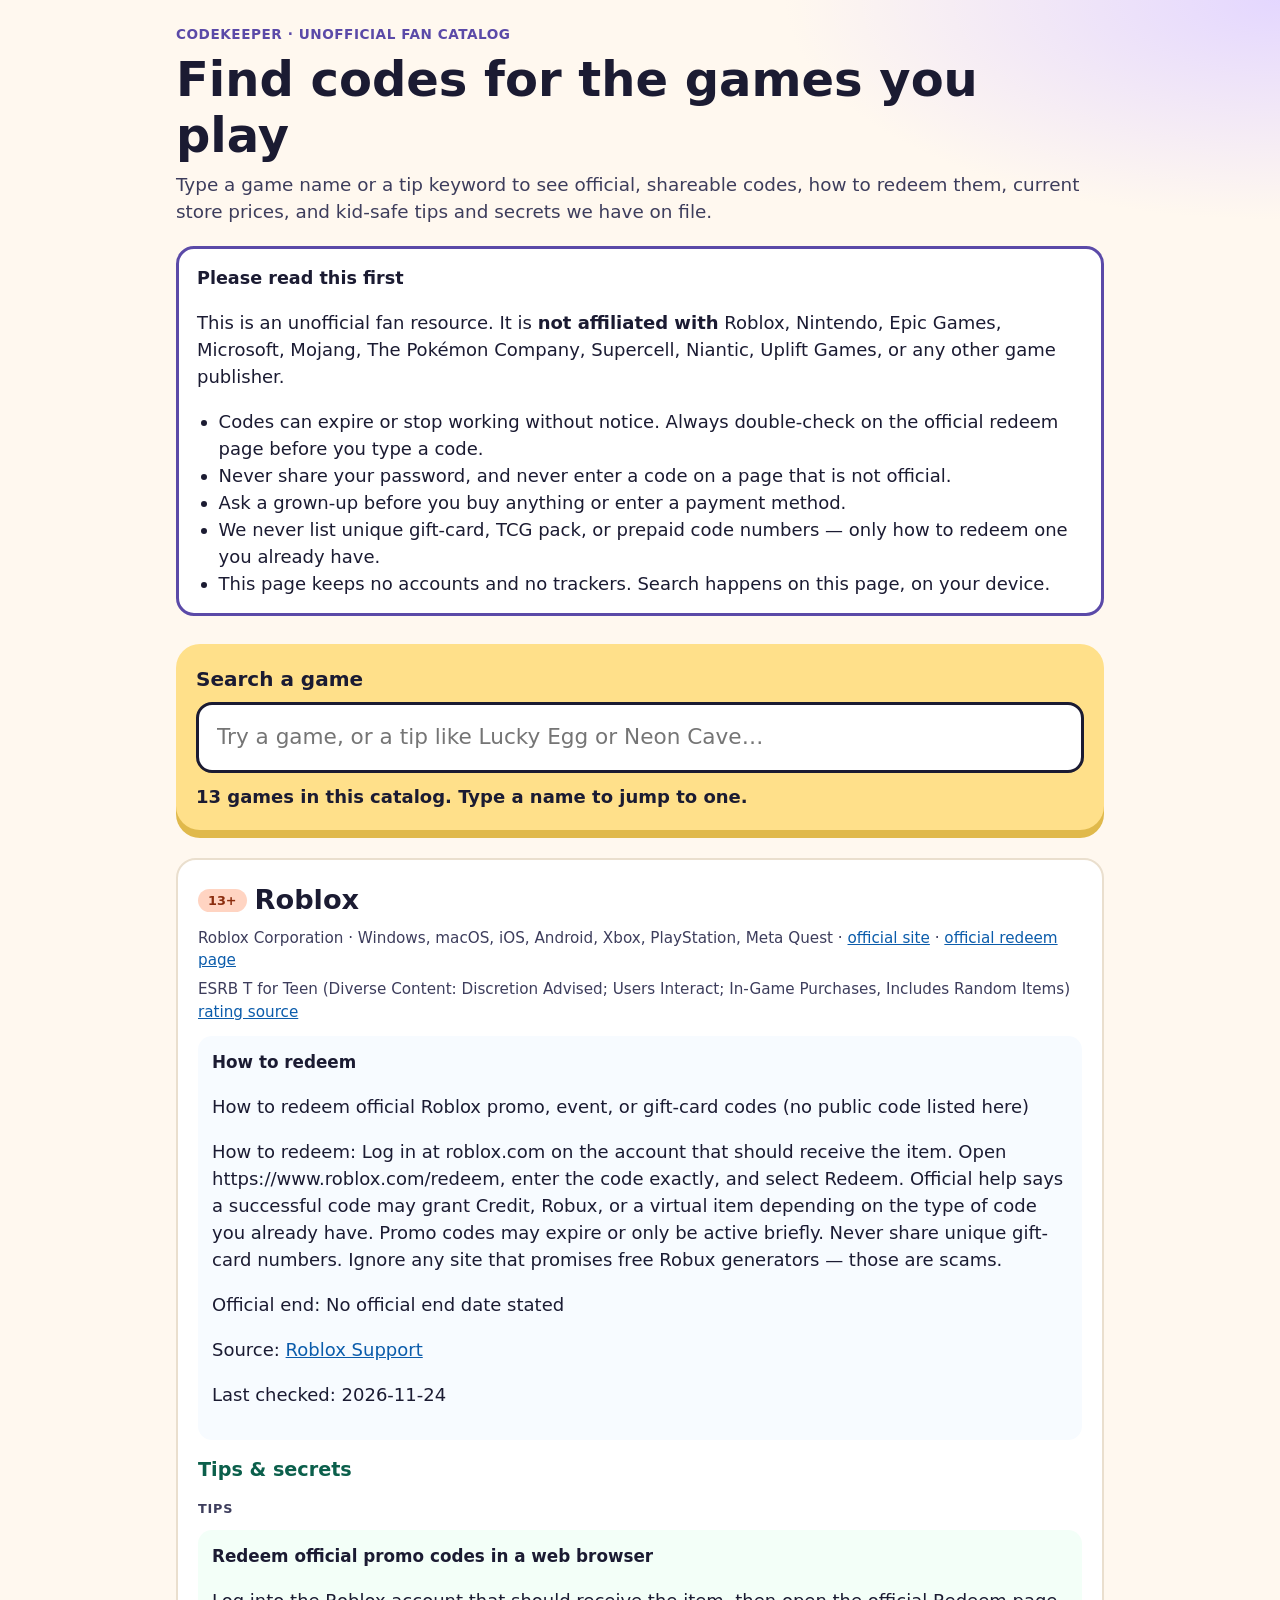
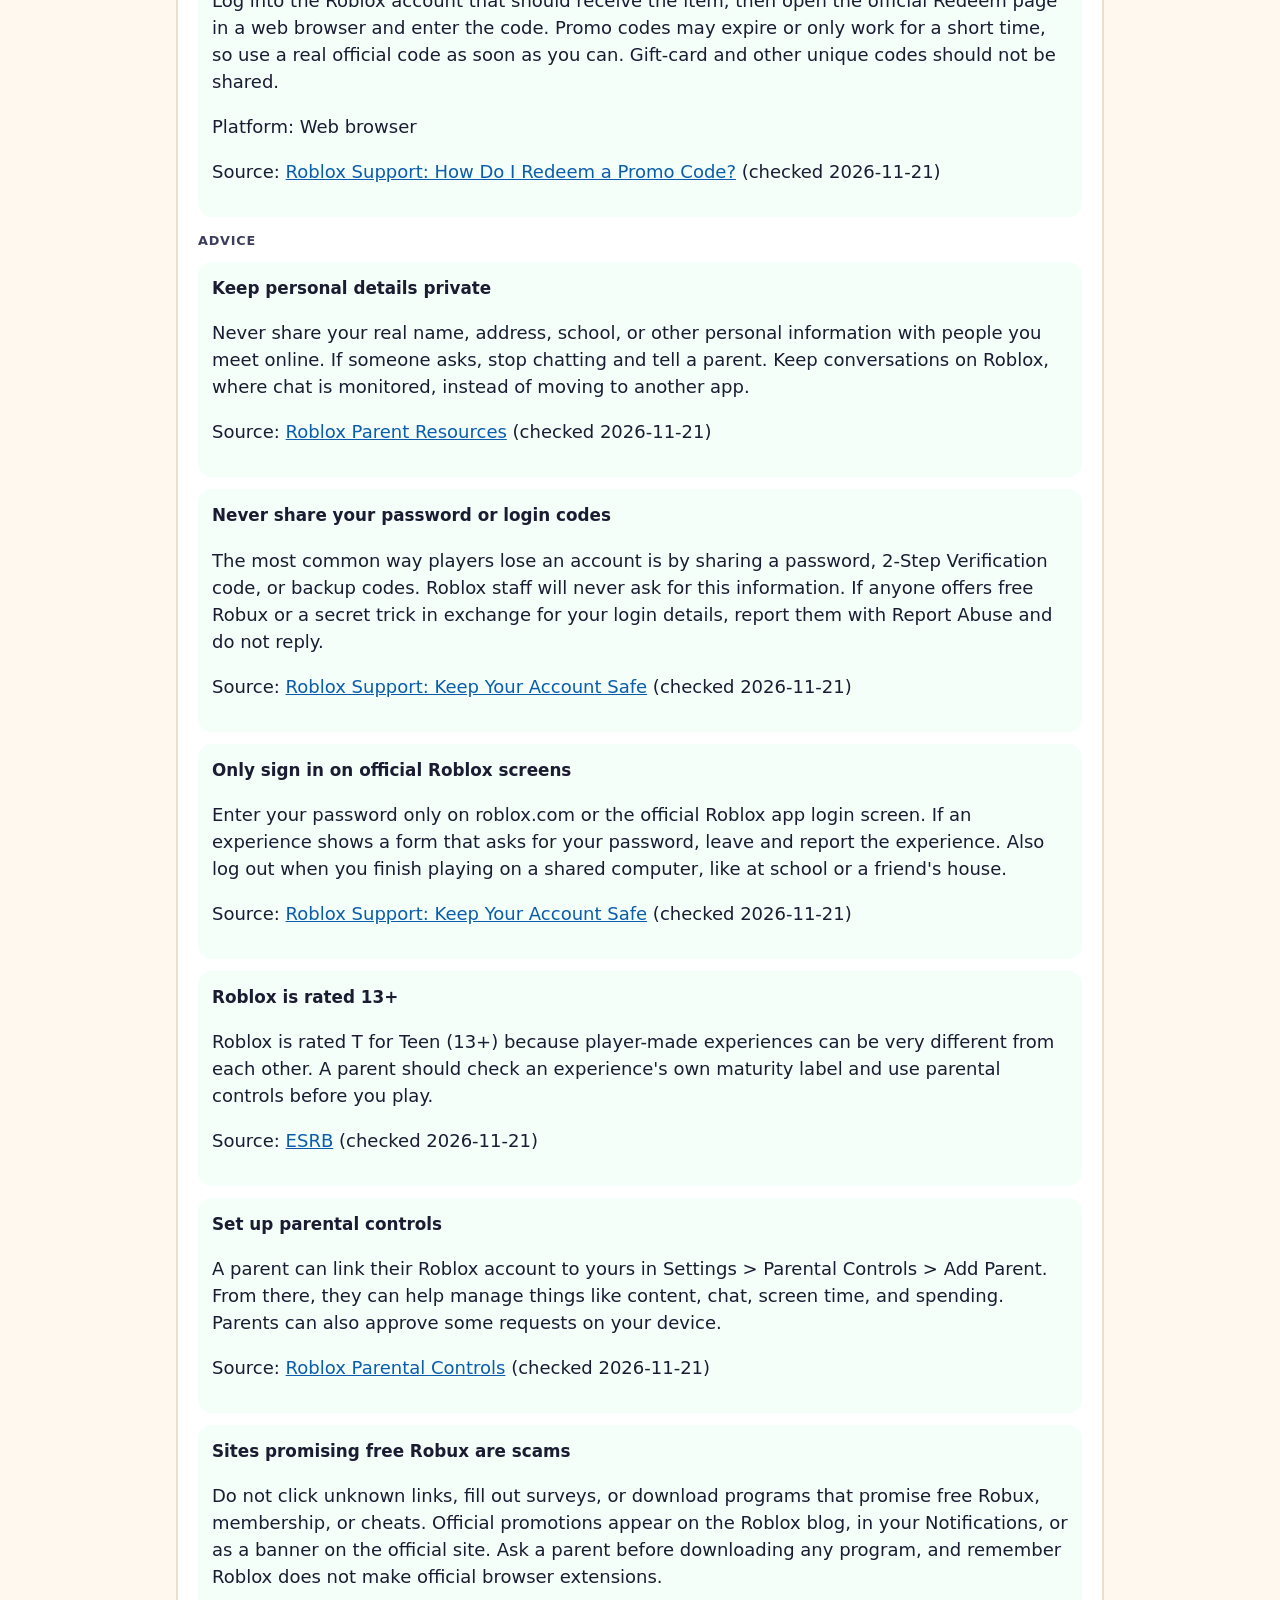
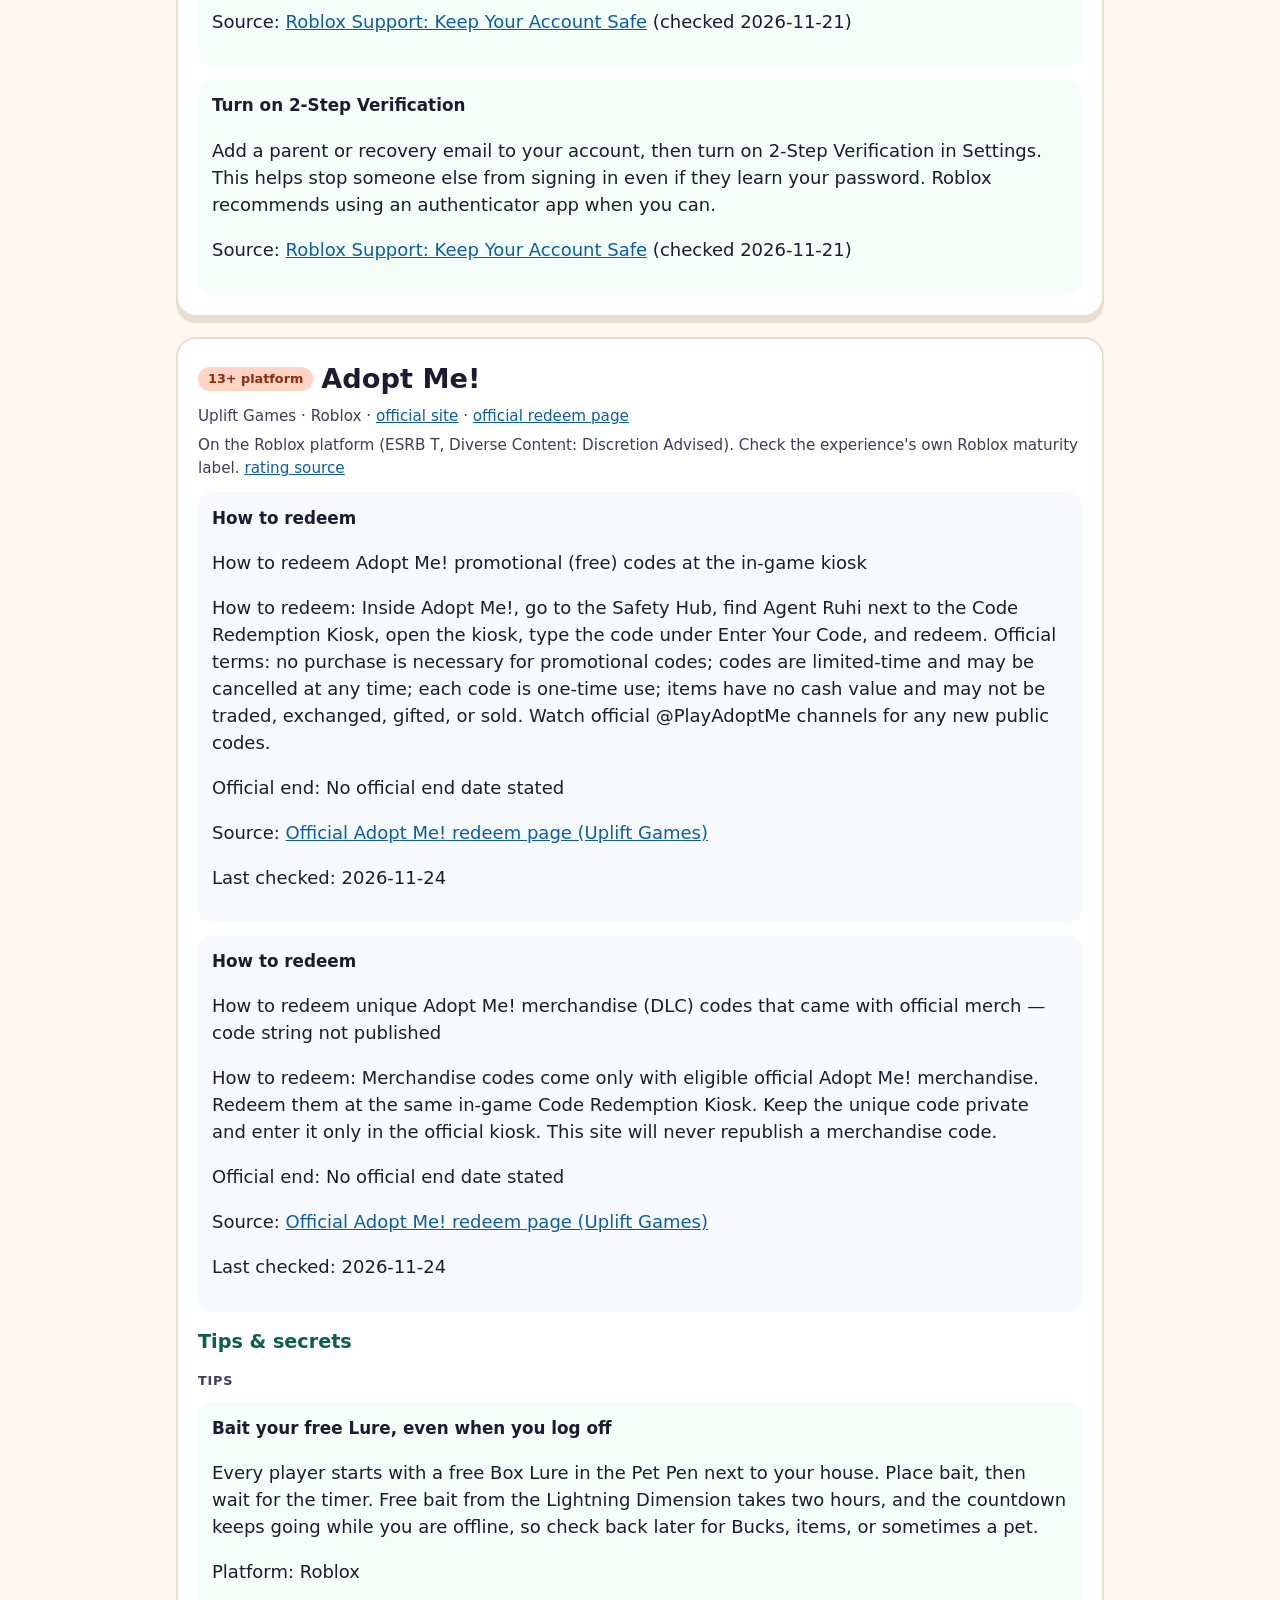
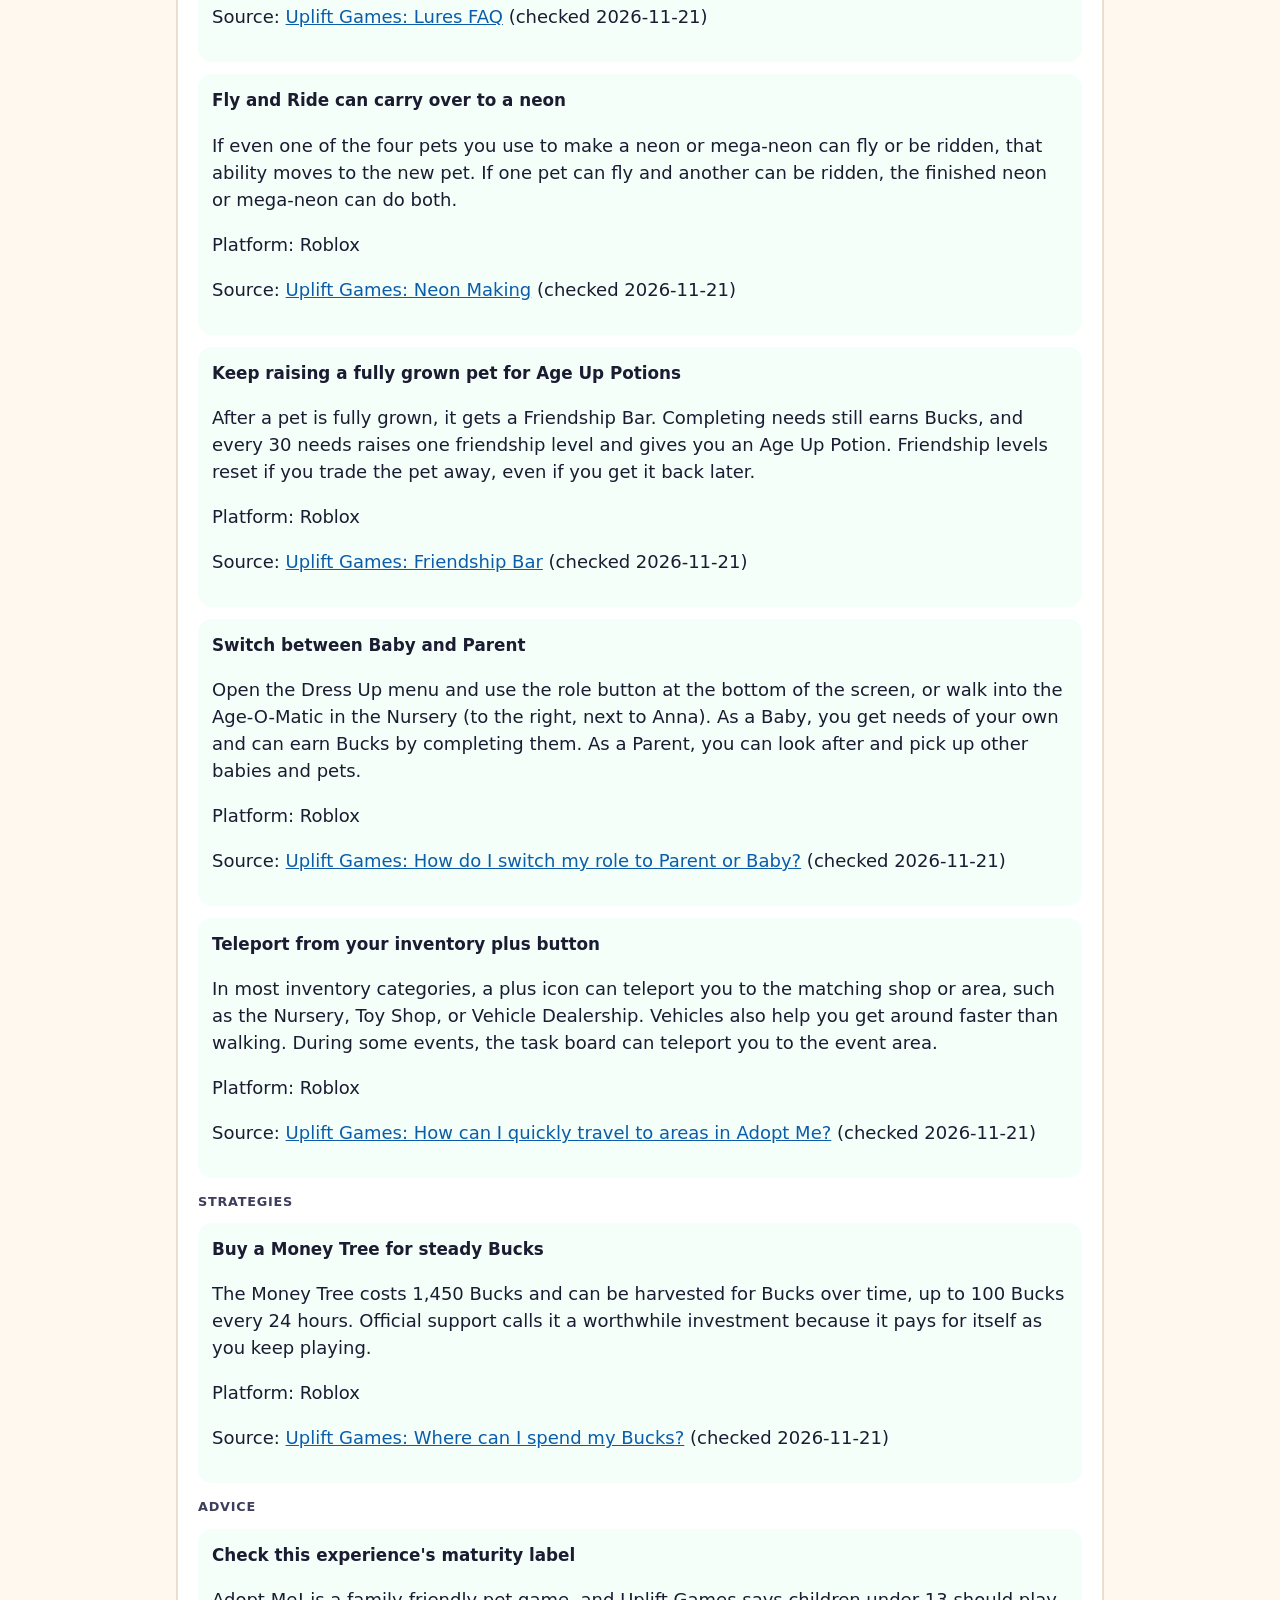
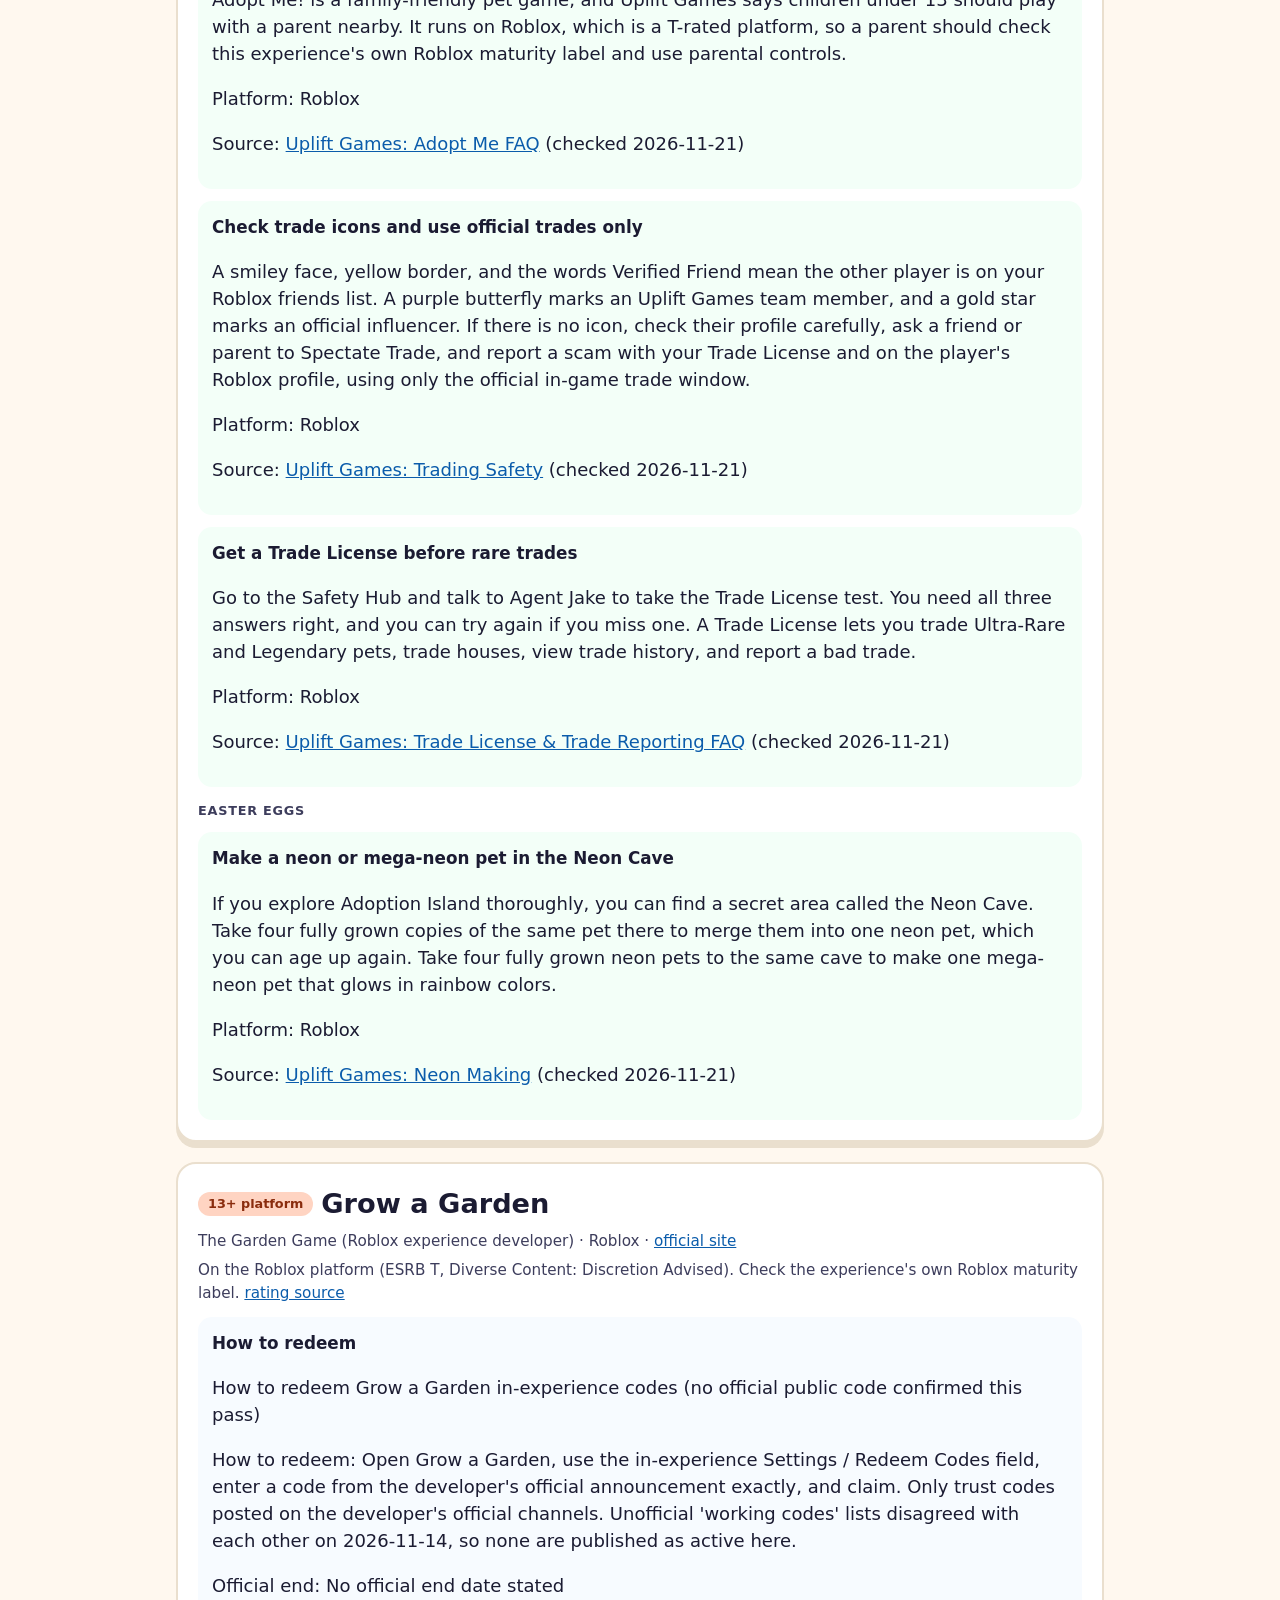
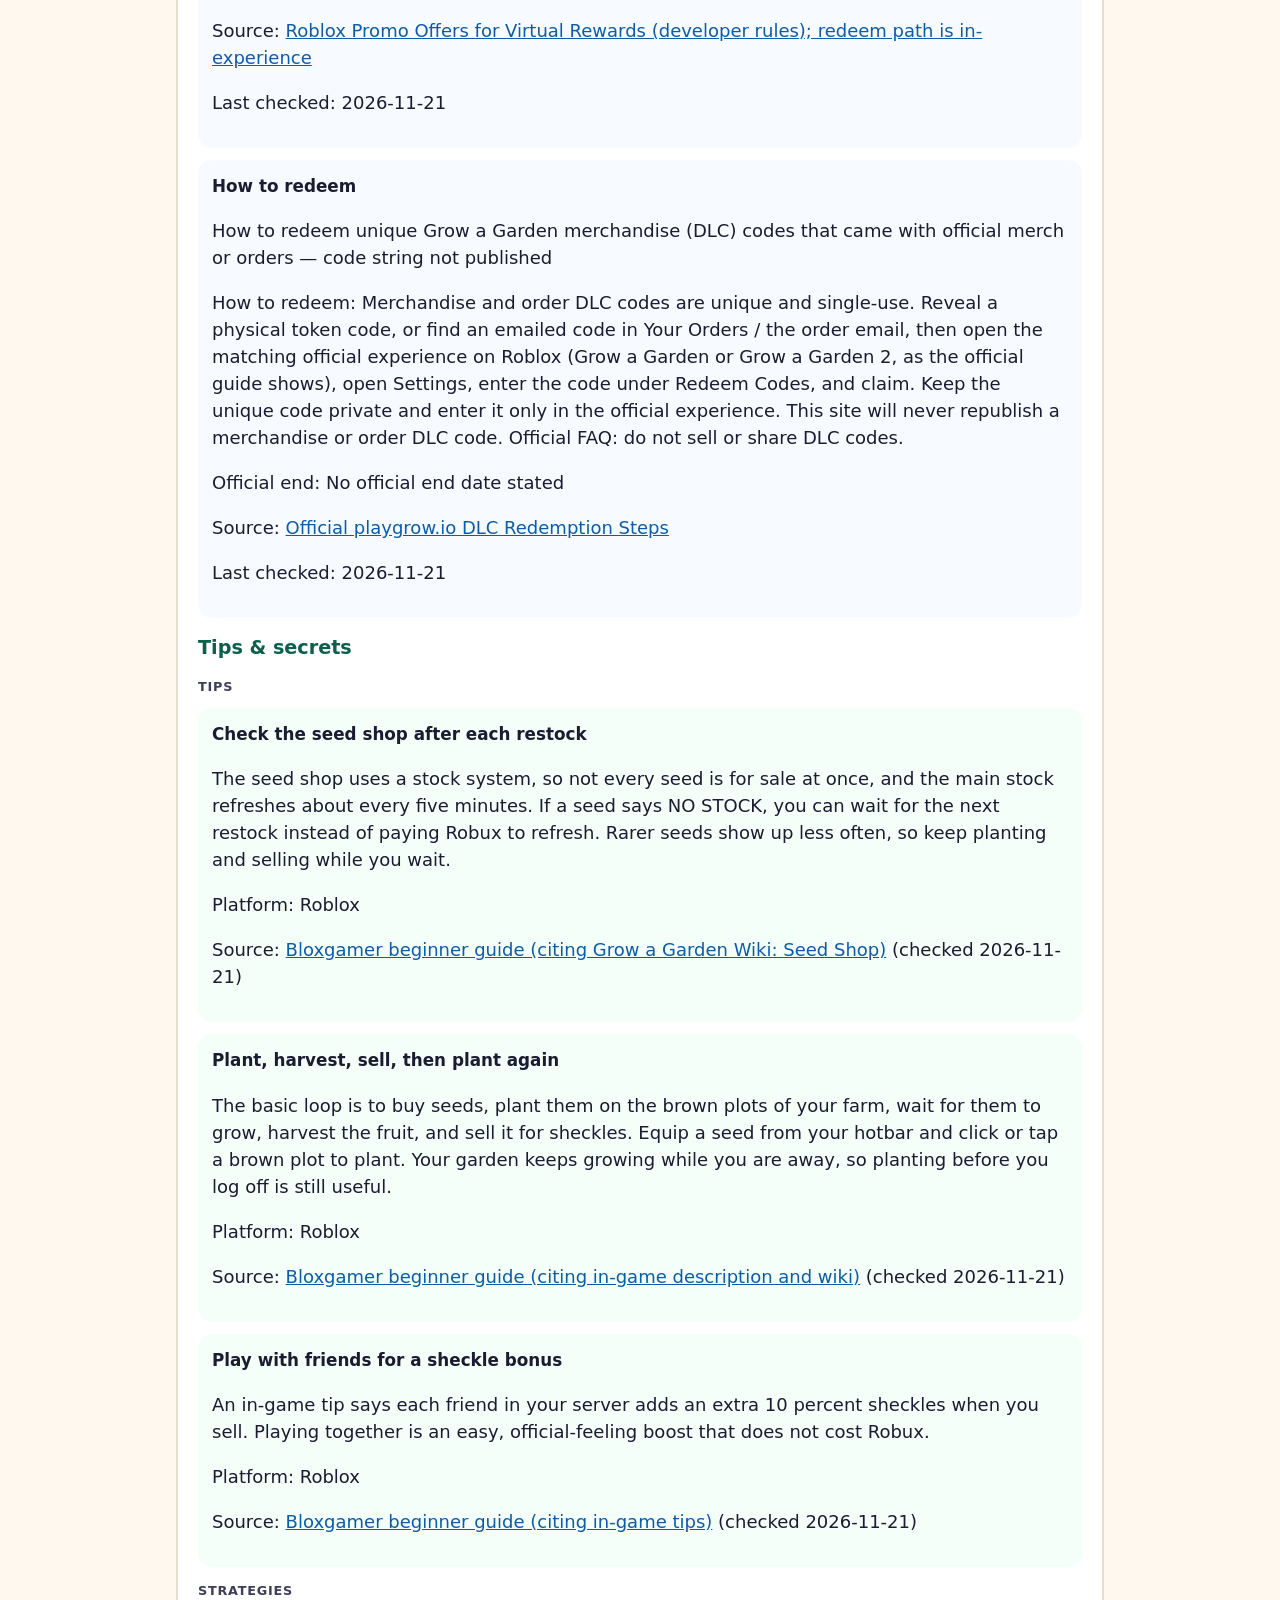
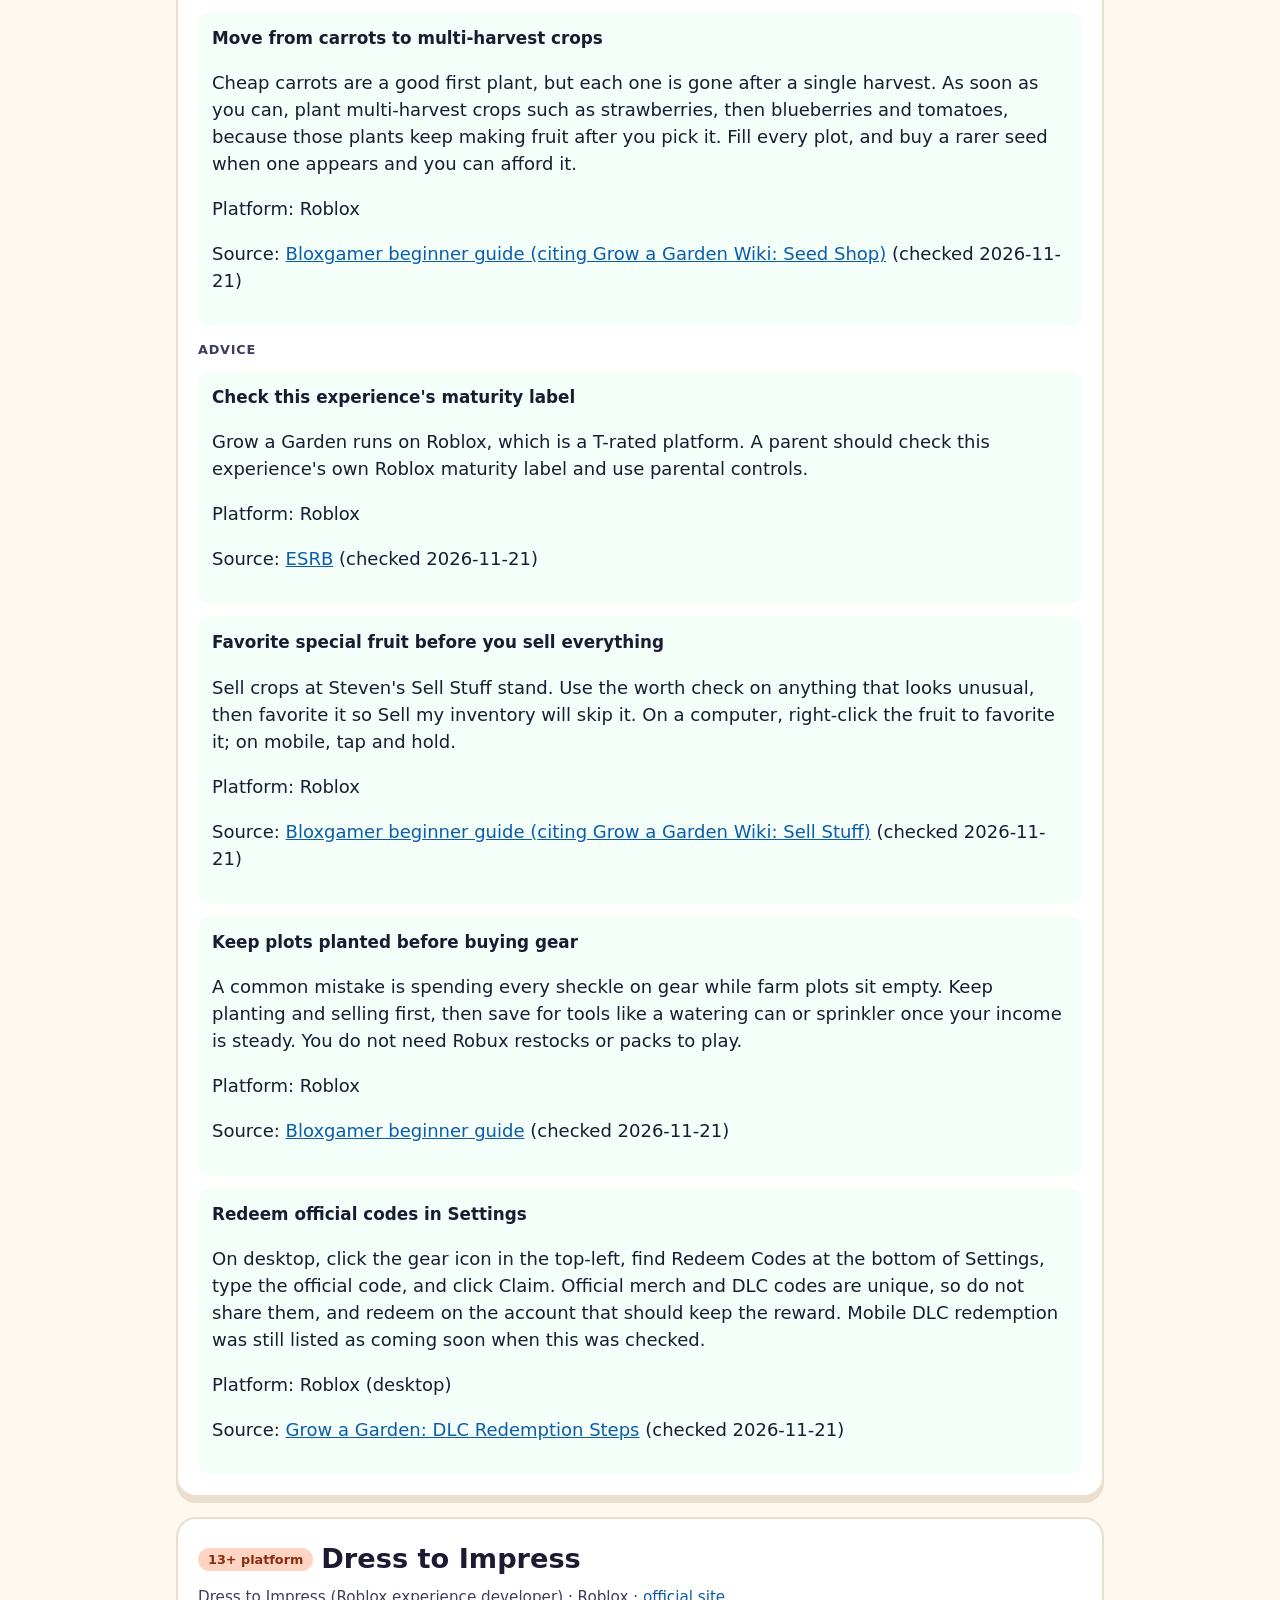
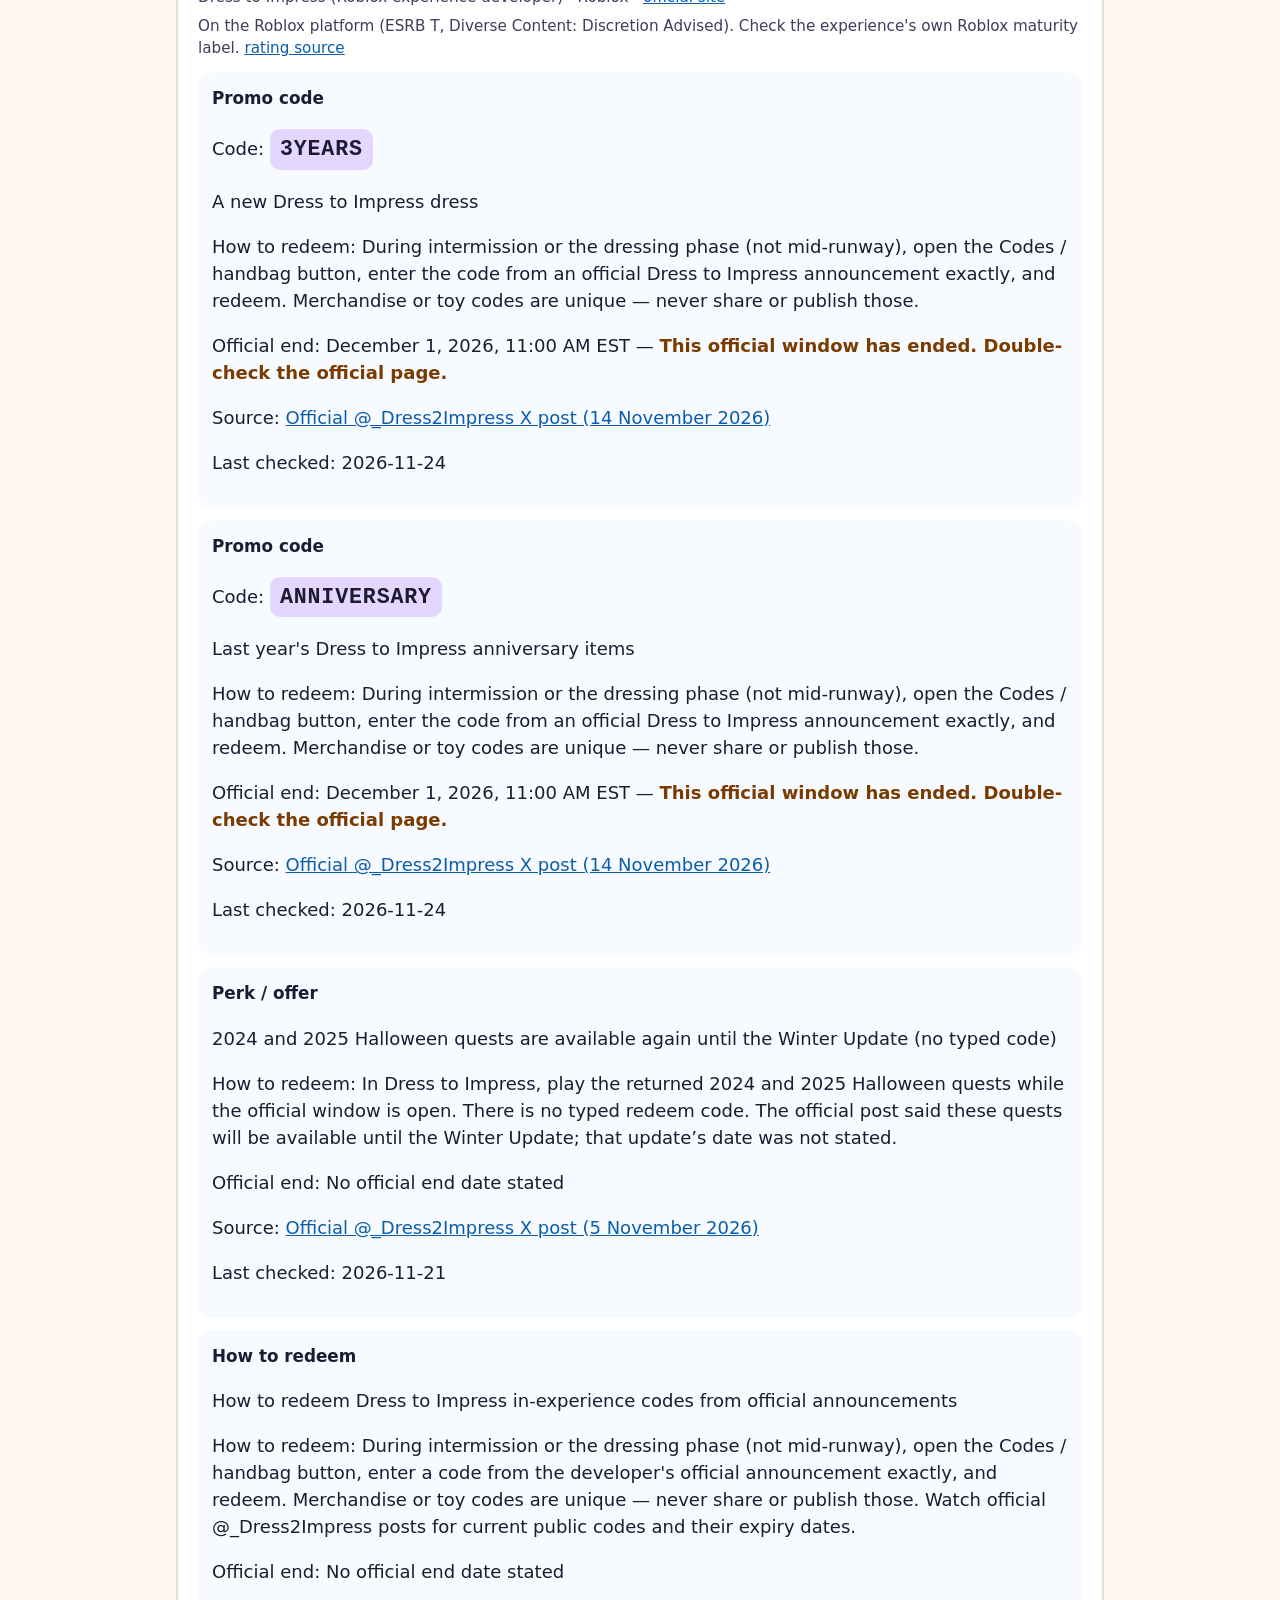
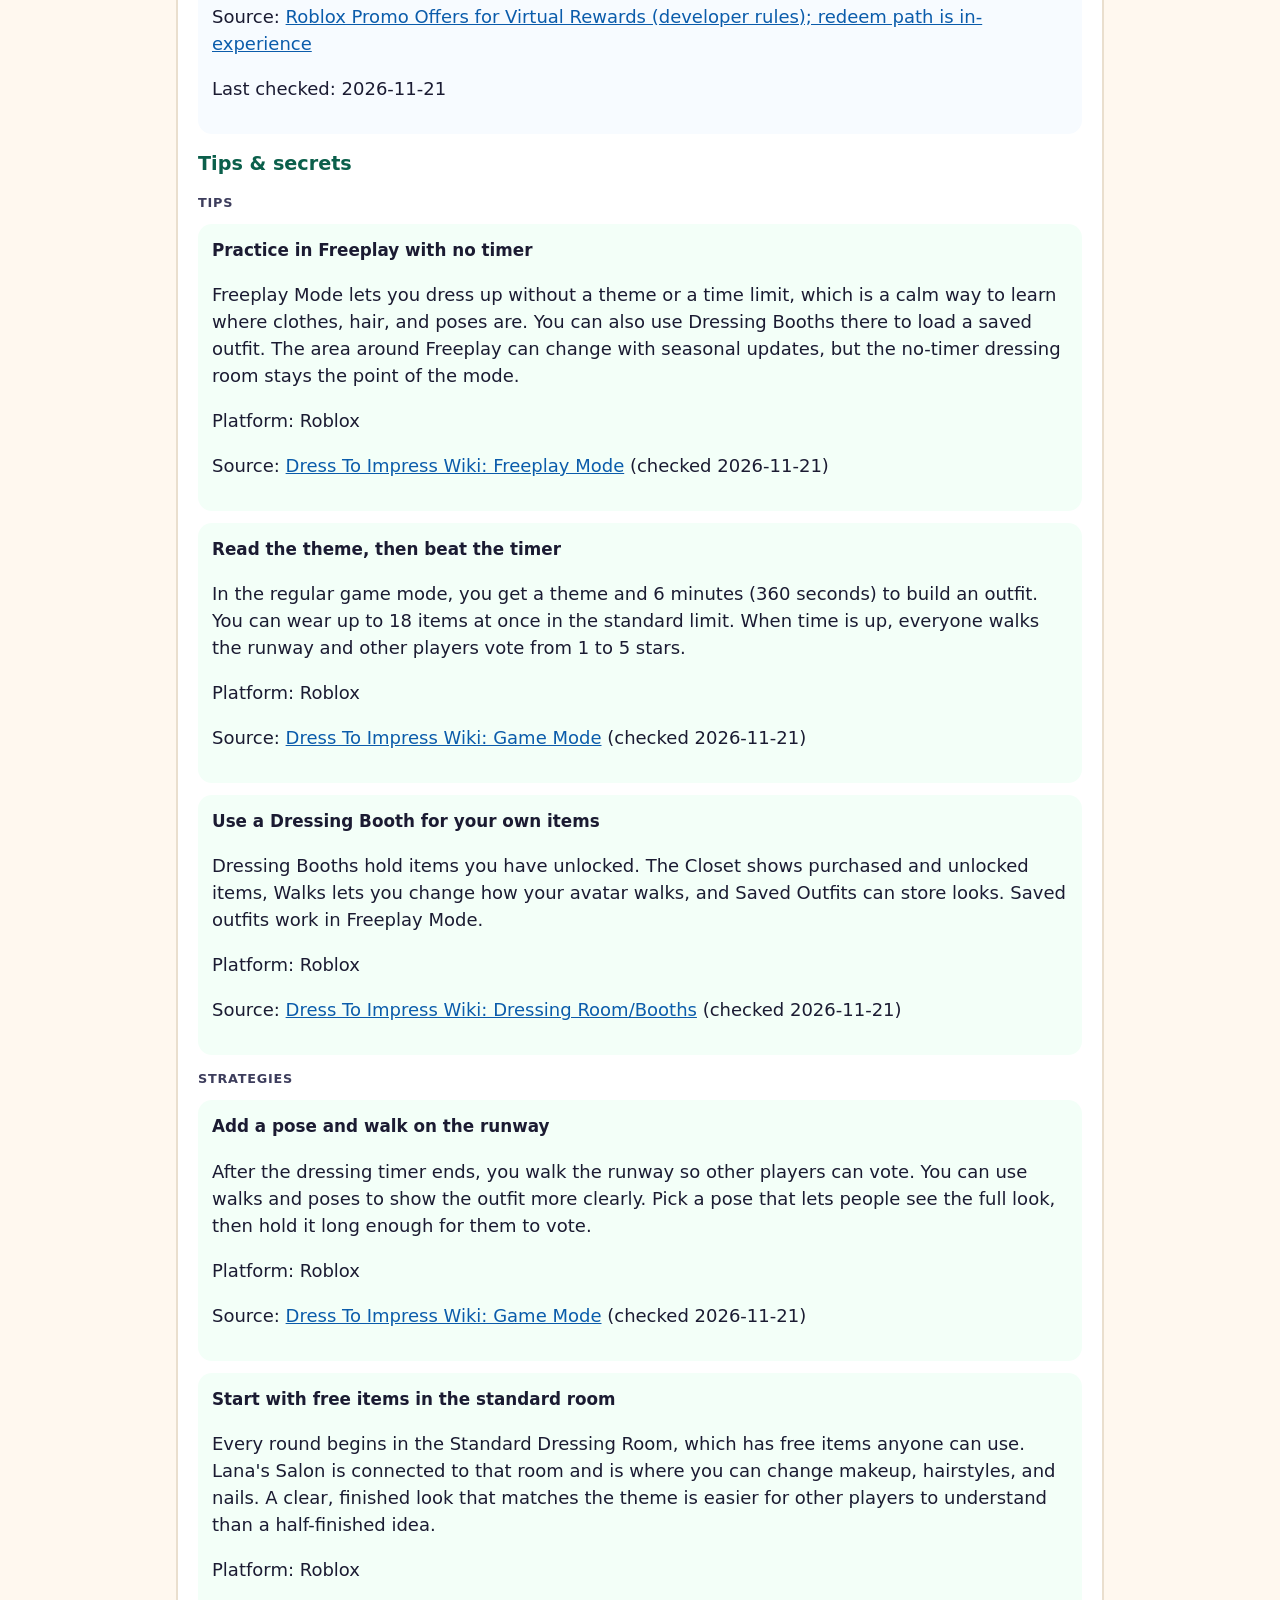
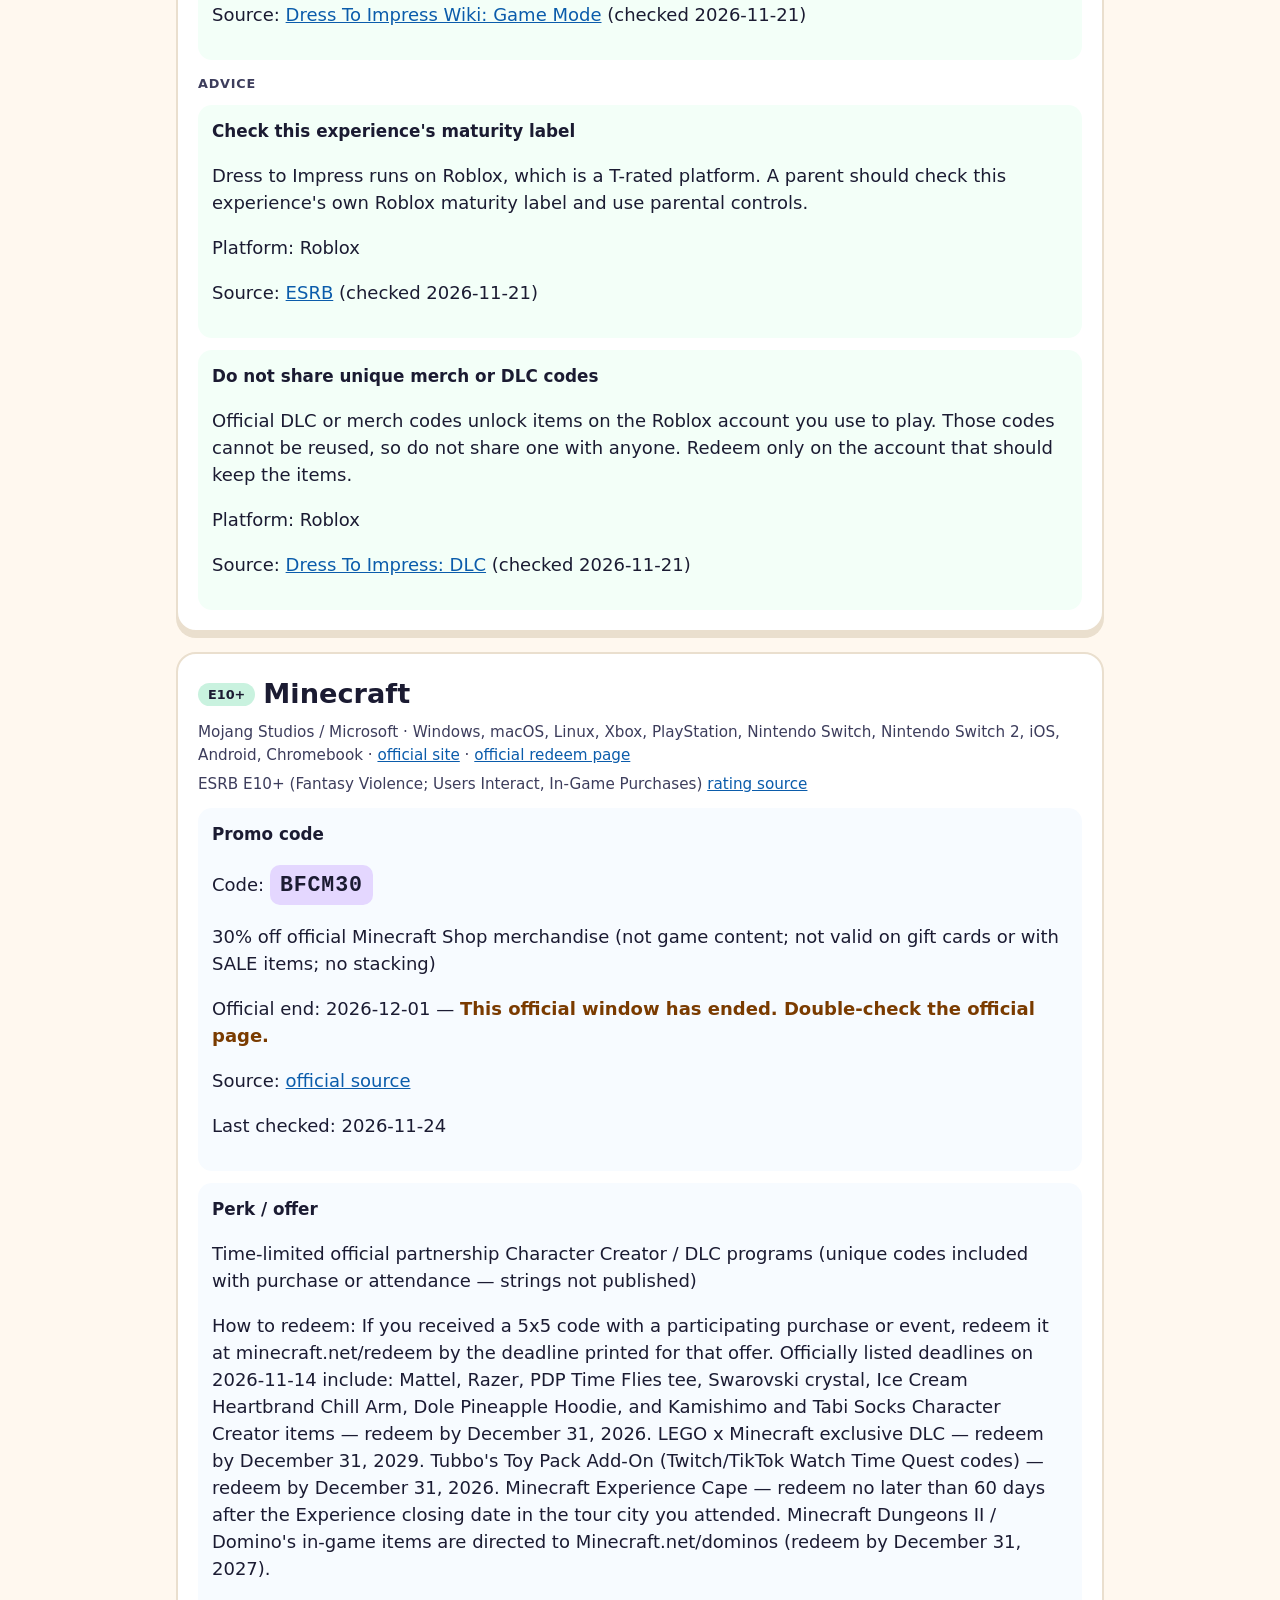
==== commit fb6f7224: "Daily maintenance 2026-11-24: refresh checked dates, fix redirected URLs, add Minecraft Shop BFCM30" ====
--- a/codekeeper-search.html
+++ b/codekeeper-search.html
@@ -134,7 +134,7 @@
       <p>This page does not collect personal information. A later version with accounts or email alerts would need a reviewed privacy policy first.</p>
     </footer>
   </div>
-  <script id="catalog" type="application/json">{"generated_at":"2026-11-23 13:01:27 UTC","disclaimer":"Unofficial fan resource. Not affiliated with Roblox, Epic Games, Nintendo, The Pokémon Company, Microsoft, Mojang, Supercell, Niantic, or other publishers. Codes expire and can be cancelled. Always confirm on the official redeem page before entering anything. This site does not collect personal information.","games":[{"id":1,"name":"Roblox","slug":"roblox","aliases":"Roblox platform, Roblox promo codes","franchise_or_platform":"Roblox (platform)","publisher":"Roblox Corporation","platforms":"Windows, macOS, iOS, Android, Xbox, PlayStation, Meta Quest","age_rating":"ESRB T for Teen (Diverse Content: Discretion Advised; Users Interact; In-Game Purchases, Includes Random Items)","age_rating_source_url":"https://www.esrb.org/blog/what-parents-need-to-know-about-roblox-2/","audience_label":"13+","kid_priority":"mvp","official_site":"https://www.roblox.com","official_redeem_url":"https://www.roblox.com/redeem","notes":"The Roblox platform is rated T because user-created experiences vary widely. Use parental controls. Official promo codes are redeemed at roblox.com/redeem in a web browser (not typically in the regular app). Promo codes may expire or only be active briefly. Sites promising free Robux via generators are scams. Do not scrape roblox.com; watch official channels only. Never auto-redeem.","sort_priority":10},{"id":2,"name":"Adopt Me!","slug":"adopt-me","aliases":"Adopt Me, playadopt.me, Uplift Games Adopt Me","franchise_or_platform":"Roblox experience","publisher":"Uplift Games","platforms":"Roblox","age_rating":"On the Roblox platform (ESRB T, Diverse Content: Discretion Advised). Check the experience's own Roblox maturity label.","age_rating_source_url":"https://www.esrb.org/blog/what-parents-need-to-know-about-roblox-2/","audience_label":"13+ platform","kid_priority":"mvp","official_site":"https://www.playadopt.me/","official_redeem_url":"https://www.playadopt.me/redeem","notes":"In-experience codes are entered at the Code Redemption Kiosk in the Safety Hub (next to Agent Ruhi). Merchandise/DLC codes included with official merch are unique and single-use — this catalog never republishes those strings. Watch only official Uplift / @PlayAdoptMe channels. Do not scrape the Roblox experience.","sort_priority":20},{"id":3,"name":"Grow a Garden","slug":"grow-a-garden","aliases":"GaG, Grow a Garden Roblox","franchise_or_platform":"Roblox experience","publisher":"The Garden Game (Roblox experience developer)","platforms":"Roblox","age_rating":"On the Roblox platform (ESRB T, Diverse Content: Discretion Advised). Check the experience's own Roblox maturity label.","age_rating_source_url":"https://www.esrb.org/blog/what-parents-need-to-know-about-roblox-2/","audience_label":"13+ platform","kid_priority":"mvp","official_site":"https://playgrow.io/","official_redeem_url":null,"notes":"In-experience redeem box is typically in Settings. Official channels: @GrowaGardenRblx, playgrow.io, and the official experience page. playgrow.io currently points Play the Game at Grow a Garden 2, a separate experience. Official code tweets often do not name which game. No original-game public code was confirmed as still live on 2026-11-19. Do not scrape the experience. Never auto-redeem.","sort_priority":30},{"id":4,"name":"Dress to Impress","slug":"dress-to-impress","aliases":"DTI, Dress To Impress Roblox","franchise_or_platform":"Roblox experience","publisher":"Dress to Impress (Roblox experience developer)","platforms":"Roblox","age_rating":"On the Roblox platform (ESRB T, Diverse Content: Discretion Advised). Check the experience's own Roblox maturity label.","age_rating_source_url":"https://www.esrb.org/blog/what-parents-need-to-know-about-roblox-2/","audience_label":"13+ platform","kid_priority":"mvp","official_site":"https://playdresstoimpress.com/","official_redeem_url":null,"notes":"In-experience codes are typically entered via the Codes / handbag button during intermission or dressing (not mid-runway). Official channels: @_Dress2Impress and playdresstoimpress.com. Verified live anniversary codes from the official 14 November 2026 post are stored as active (expire 1 December 2026, 11 AM EST). Merchandise codes are unique and are never republished here. Do not scrape the experience. Never auto-redeem.","sort_priority":40},{"id":5,"name":"Minecraft","slug":"minecraft","aliases":"Minecraft Java, Minecraft Bedrock, Minecraft Java & Bedrock Edition, MC","franchise_or_platform":"Minecraft","publisher":"Mojang Studios / Microsoft","platforms":"Windows, macOS, Linux, Xbox, PlayStation, Nintendo Switch, Nintendo Switch 2, iOS, Android, Chromebook","age_rating":"ESRB E10+ (Fantasy Violence; Users Interact, In-Game Purchases)","age_rating_source_url":"https://www.esrb.org/ratings/39546/minecraft/","audience_label":"E10+","kid_priority":"mvp","official_site":"https://www.minecraft.net","official_redeem_url":"https://www.minecraft.net/en-us/redeem","notes":"Most Minecraft redeem codes are unique 25-digit (5x5) codes tied to a gift card, purchase, or event attendance. This catalog explains how to redeem them and lists official program deadlines, but never republishes unique code strings. A Microsoft account is required. Codes can be used once. Some older Java-only or region-specific codes have limits.","sort_priority":50},{"id":6,"name":"Pokémon Pokopia","slug":"pokemon-pokopia","aliases":"Pokopia, Pokemon Pokopia","franchise_or_platform":"Pokémon","publisher":"The Pokémon Company / Nintendo","platforms":"Nintendo Switch 2","age_rating":"ESRB E for Everyone (Users Interact, In-Game Purchases)","age_rating_source_url":"https://www.esrb.org/ratings/41026/pokemon-pokopia/","audience_label":"E","kid_priority":"mvp","official_site":"https://www.pokemon.com/us/news/get-stylish-and-cozy-furniture-sets-as-pokemon-pokopia-mystery-gifts","official_redeem_url":null,"notes":"Life simulation, released March 5, 2026, Switch 2 exclusive. Mystery Gifts are claimed at a Pokémon Center PC: Get Items > Mystery Gifts > Get with Code/Password.","sort_priority":60},{"id":7,"name":"Pokémon Legends: Z-A","slug":"pokemon-legends-z-a","aliases":"Pokémon Legends ZA, Pokemon Legends Z-A, Legends Z-A, Z-A","franchise_or_platform":"Pokémon","publisher":"The Pokémon Company / Nintendo / GAME FREAK","platforms":"Nintendo Switch, Nintendo Switch 2","age_rating":"ESRB E10+ (Fantasy Violence; In-Game Purchases)","age_rating_source_url":"https://www.esrb.org/ratings/40484/pokemon-legends-z-a/","audience_label":"E10+","kid_priority":"mvp","official_site":"https://www.pokemon.com/us/news/get-shiny-xerneas-in-pokemon-legends-z-a-via-mystery-gift","official_redeem_url":null,"notes":"Action RPG, released October 16, 2025. Mystery Gifts: main menu > Link Play > Mystery Gift > Get with Code/Password. Save after redeeming.","sort_priority":70},{"id":8,"name":"Pokémon Scarlet and Violet","slug":"pokemon-scarlet-violet","aliases":"Pokémon Scarlet, Pokémon Violet, Pokemon Scarlet, Pokemon Violet, SV, Paldea","franchise_or_platform":"Pokémon","publisher":"The Pokémon Company / Nintendo / GAME FREAK","platforms":"Nintendo Switch, Nintendo Switch 2","age_rating":"ESRB E (confirm on the official product page; not independently re-opened on an ESRB title page this pass)","age_rating_source_url":"https://www.nintendo.com/us/store/products/pokemon-scarlet-switch/","audience_label":"E","kid_priority":"mvp","official_site":"https://scarletviolet.pokemon.com","official_redeem_url":null,"notes":"Mystery Gift unlocks after reaching the first Pokémon Center: X > Poké Portal > Mystery Gift > Get with Code/Password, or Get via Internet. No shareable serial code was found on an official pokemon.com page on 2026-11-14, so none are published as active. Fan-site lists were not used as proof.","sort_priority":80},{"id":9,"name":"Pokémon GO","slug":"pokemon-go","aliases":"Pokemon GO, Pokémon Go, Pogo","franchise_or_platform":"Pokémon","publisher":"Niantic / The Pokémon Company","platforms":"iOS, Android","age_rating":"See the official App Store / Google Play listing (not independently re-confirmed on an ESRB title page this pass).","age_rating_source_url":"https://www.pokemongolive.com/redeem","audience_label":null,"kid_priority":"mvp","official_site":"https://pokemongolive.com","official_redeem_url":"https://www.pokemongolive.com/redeem","notes":"Offer and gift-card codes are redeemed while signed in at the official Code Redemption page. Gift-card codes are unique and are never republished here. No official public offer code was listed on the official redeem page when it was opened on 2026-11-14.","sort_priority":90},{"id":10,"name":"Pokémon TCG Live","slug":"pokemon-tcg-live","aliases":"Pokemon TCG Live, TCG Live, Pokémon Trading Card Game Live","franchise_or_platform":"Pokémon","publisher":"The Pokémon Company","platforms":"Windows, iOS, Android","age_rating":"See official store listings (not independently re-confirmed on an ESRB title page this pass).","age_rating_source_url":"https://support.pokemon.com/hc/en-us/articles/6488400519444-Code-Card-Redemption-FAQ","audience_label":null,"kid_priority":"mvp","official_site":"https://www.pokemon.com","official_redeem_url":"https://redeem.tcg.pokemon.com/en-us/","notes":"Pack and product code cards are unique, single-use entitlements. This catalog only explains how to redeem them and never republishes a unique TCG code.","sort_priority":100},{"id":11,"name":"Fortnite","slug":"fortnite","aliases":"Fortnite Battle Royale, Fortnite Creative, LEGO Fortnite, FN","franchise_or_platform":"Epic Games / Fortnite","publisher":"Epic Games","platforms":"Windows, PlayStation, Xbox, Nintendo Switch, Nintendo Switch 2, iOS, Android","age_rating":"ESRB T for Teen (Animated Blood, Lyrics, Suggestive Themes, Violence; Users Interact, In-Game Purchases)","age_rating_source_url":"https://www.esrb.org/ratings/41678/fortnite-battle-royale/","audience_label":"13+","kid_priority":"age-gated","official_site":"https://www.fortnite.com","official_redeem_url":"https://store.epicgames.com/en-US/redeem","notes":"Rated T — labeled 13+, not a young-kids default. Creator codes support a creator on eligible purchases; they do not give the player free V-Bucks or skins. A player's Support-A-Creator selection lasts 14 days (then can be re-entered); that is not the code expiring. Epic Terms restrict bot automation of licensed products — never auto-redeem or scrape the Epic Store or Fortnite client. Watch official Fortnite/Epic news only. No official public redeem-code list was found on 2026-11-14.","sort_priority":110},{"id":12,"name":"Animal Crossing: New Horizons","slug":"animal-crossing-new-horizons","aliases":"ACNH, Animal Crossing, New Horizons, Animal Crossing Switch 2 Edition","franchise_or_platform":"Nintendo / Animal Crossing","publisher":"Nintendo","platforms":"Nintendo Switch, Nintendo Switch 2","age_rating":"ESRB E (Comic Mischief, Mild Fantasy Violence; Users Interact, In-Game Purchases)","age_rating_source_url":"https://www.nintendo.com/us/store/products/animal-crossing-new-horizons-switch/","audience_label":"E","kid_priority":"mvp","official_site":"https://animalcrossing.nintendo.com","official_redeem_url":"https://www.nintendo.com/us/online/nintendo-switch-online/special-offers/","notes":"Shareable typed promo codes are uncommon. Official Nintendo Switch Online Special Offers include in-game item bonuses for members. Unique eShop voucher or gift-card codes are never republished.","sort_priority":120},{"id":13,"name":"Brawl Stars","slug":"brawl-stars","aliases":"BrawlStars, Supercell Brawl Stars","franchise_or_platform":"Supercell","publisher":"Supercell","platforms":"iOS, Android","age_rating":"Google Play: Everyone 10+ (Fantasy Violence, Crude Humor; Users Interact, In-Game Purchases, Includes Random Items). An ESRB.org title page was not successfully opened in the planning research.","age_rating_source_url":"https://play.google.com/store/apps/details?id=com.supercell.brawlstars&hl=en_US","audience_label":"E10+","kid_priority":"mvp","official_site":"https://store.supercell.com/brawlstars","official_redeem_url":"https://store.supercell.com/brawlstars","notes":"Official Supercell Store is the redeem channel. The exact in-page 'Redeem a Store Code' control was not confirmed first-hand in this pass, so no store-code strings are published as active. Gift-card codes are unique and are never republished. Includes random-item purchases — not a gambling promo, but called out for parents.","sort_priority":130}],"codes":[{"id":1,"game_id":1,"game_name":"Roblox","game_slug":"roblox","type":"how_to_only","code_text":null,"reward":"How to redeem official Roblox promo, event, or gift-card codes (no public code listed here)","platforms":"Web browser (roblox.com/redeem). The regular Roblox app and most consoles cannot redeem platform codes.","region_lock":"unspecified — not stated by official source","status":"active","start_date":null,"expiry_date":null,"source_url":"https://en.help.roblox.com/hc/en-us/articles/360029650831-How-Do-I-Redeem-a-Promo-Code","source_name":"Roblox Support","date_checked":"2026-11-21","redeem_instructions":"Log in at roblox.com on the account that should receive the item. Open https://www.roblox.com/redeem, enter the code exactly, and select Redeem. Official help says a successful code may grant Credit, Robux, or a virtual item depending on the type of code you already have. Promo codes may expire or only be active briefly. Never share unique gift-card numbers. Ignore any site that promises free Robux generators — those are scams.","notes":"Official pages still do not publish a shareable platform-wide promo-code list. Rechecked 2026-11-21: official Roblox help still explains how to redeem but names no current public promo string, and no official @Roblox post in 2026 was found announcing a live public promo code (search covered promo / promocode / redeem / SPIDERCOLA). Never share unique gift-card numbers. Sites promising free Robux generators are scams.","expiry_at":null,"expiry_label":"No official end date stated"},{"id":3,"game_id":2,"game_name":"Adopt Me!","game_slug":"adopt-me","type":"how_to_only","code_text":null,"reward":"How to redeem Adopt Me! promotional (free) codes at the in-game kiosk","platforms":"Roblox — Adopt Me! experience","region_lock":"unspecified — not stated by official source","status":"active","start_date":null,"expiry_date":null,"source_url":"https://www.playadopt.me/redeem","source_name":"Official Adopt Me! redeem page (Uplift Games)","date_checked":"2026-11-21","redeem_instructions":"Inside Adopt Me!, go to the Safety Hub, find Agent Ruhi next to the Code Redemption Kiosk, open the kiosk, type the code under Enter Your Code, and redeem. Official terms: no purchase is necessary for promotional codes; codes are limited-time and may be cancelled at any time; each code is one-time use; items have no cash value and may not be traded, exchanged, gifted, or sold. Watch official @PlayAdoptMe channels for any new public codes.","notes":"The official redeem page documents the kiosk and rules but does not list a current public code string. Rechecked 2026-11-21: latest official news (Quality of Life Improvements, 20 November 2026) and official @PlayAdoptMe posts since June listed no still-open official window for a current public code.","expiry_at":null,"expiry_label":"No official end date stated"},{"id":4,"game_id":2,"game_name":"Adopt Me!","game_slug":"adopt-me","type":"how_to_only","code_text":null,"reward":"How to redeem unique Adopt Me! merchandise (DLC) codes that came with official merch — code string not published","platforms":"Roblox — Adopt Me! experience","region_lock":"unspecified — not stated by official source","status":"active","start_date":null,"expiry_date":null,"source_url":"https://www.playadopt.me/redeem","source_name":"Official Adopt Me! redeem page (Uplift Games)","date_checked":"2026-11-21","redeem_instructions":"Merchandise codes come only with eligible official Adopt Me! merchandise. Redeem them at the same in-game Code Redemption Kiosk. Keep the unique code private and enter it only in the official kiosk. This site will never republish a merchandise code.","notes":"is_single_use_unique=1 and code_text is empty, by design. Rechecked 2026-11-21; merch/DLC strings are still never republished.","expiry_at":null,"expiry_label":"No official end date stated"},{"id":5,"game_id":3,"game_name":"Grow a Garden","game_slug":"grow-a-garden","type":"how_to_only","code_text":null,"reward":"How to redeem Grow a Garden in-experience codes (no official public code confirmed this pass)","platforms":"Roblox — Grow a Garden experience","region_lock":"unspecified — not stated by official source","status":"active","start_date":null,"expiry_date":null,"source_url":"https://en.help.roblox.com/hc/en-us/articles/10549651908244-Promo-Offers-for-Virtual-Rewards","source_name":"Roblox Promo Offers for Virtual Rewards (developer rules); redeem path is in-experience","date_checked":"2026-11-21","redeem_instructions":"Open Grow a Garden, use the in-experience Settings / Redeem Codes field, enter a code from the developer's official announcement exactly, and claim. Only trust codes posted on the developer's official channels. Unofficial 'working codes' lists disagreed with each other on 2026-11-14, so none are published as active here.","notes":"Official @GrowaGardenRblx posts and the official experience / playgrow.io pages were opened on 2026-11-21. No current official public code for the original game was confirmed as still live. Older official codes remain stored as unverified until they are reconfirmed. Grow a Garden 2 is a separate experience. Official merch/DLC codes are unique and are never republished here.","expiry_at":null,"expiry_label":"No official end date stated"},{"id":35,"game_id":3,"game_name":"Grow a Garden","game_slug":"grow-a-garden","type":"how_to_only","code_text":null,"reward":"How to redeem unique Grow a Garden merchandise (DLC) codes that came with official merch or orders — code string not published","platforms":"Roblox — Grow a Garden or Grow a Garden 2, as named on the official DLC guide","region_lock":"unspecified — not stated by official source","status":"active","start_date":null,"expiry_date":null,"source_url":"https://playgrow.io/pages/dlc-redemption-steps","source_name":"Official playgrow.io DLC Redemption Steps","date_checked":"2026-11-21","redeem_instructions":"Merchandise and order DLC codes are unique and single-use. Reveal a physical token code, or find an emailed code in Your Orders / the order email, then open the matching official experience on Roblox (Grow a Garden or Grow a Garden 2, as the official guide shows), open Settings, enter the code under Redeem Codes, and claim. Keep the unique code private and enter it only in the official experience. This site will never republish a merchandise or order DLC code. Official FAQ: do not sell or share DLC codes.","notes":"is_single_use_unique=1 and code_text is empty, by design. Official guide checked 2026-11-21. playgrow.io currently also documents redemption for Grow a Garden 2, a separate experience.","expiry_at":null,"expiry_label":"No official end date stated"},{"id":21,"game_id":4,"game_name":"Dress to Impress","game_slug":"dress-to-impress","type":"promo_redeem","code_text":"3YEARS","reward":"A new Dress to Impress dress","platforms":"Roblox — Dress to Impress experience","region_lock":"unspecified — not stated by official source","status":"active","start_date":"2026-11-14","expiry_date":"2026-12-01","source_url":"https://x.com/_Dress2Impress/status/2121678165781418392","source_name":"Official @_Dress2Impress X post (14 November 2026)","date_checked":"2026-11-22","redeem_instructions":"During intermission or the dressing phase (not mid-runway), open the Codes / handbag button, enter the code from an official Dress to Impress announcement exactly, and redeem. Merchandise or toy codes are unique — never share or publish those.","notes":"Official post (full text) says ANNIVERSARY and 3YEARS expire December 1st, 11 AM EST. expiry_date is stored as 2026-12-01 so the daily expire job will mark it expired the following calendar day. Region was not stated. Rechecked 2026-11-21: the official @_Dress2Impress post is still live and no later official post ended these codes.","expiry_at":"2026-12-01T11:00:00-05:00","expiry_label":"December 1, 2026, 11:00 AM EST"},{"id":20,"game_id":4,"game_name":"Dress to Impress","game_slug":"dress-to-impress","type":"promo_redeem","code_text":"ANNIVERSARY","reward":"Last year's Dress to Impress anniversary items","platforms":"Roblox — Dress to Impress experience","region_lock":"unspecified — not stated by official source","status":"active","start_date":"2026-11-14","expiry_date":"2026-12-01","source_url":"https://x.com/_Dress2Impress/status/2121678165781418392","source_name":"Official @_Dress2Impress X post (14 November 2026)","date_checked":"2026-11-22","redeem_instructions":"During intermission or the dressing phase (not mid-runway), open the Codes / handbag button, enter the code from an official Dress to Impress announcement exactly, and redeem. Merchandise or toy codes are unique — never share or publish those.","notes":"Official post (full text) says ANNIVERSARY and 3YEARS expire December 1st, 11 AM EST. The same post also announced a 3X candy currency coupon that had to be activated by November 16, 2 PM EST; that perk is not a typed code and had already ended when this row was first added. Region was not stated. Rechecked 2026-11-21: the official @_Dress2Impress post is still live and no later official post ended these codes.","expiry_at":"2026-12-01T11:00:00-05:00","expiry_label":"December 1, 2026, 11:00 AM EST"},{"id":34,"game_id":4,"game_name":"Dress to Impress","game_slug":"dress-to-impress","type":"perk","code_text":null,"reward":"2024 and 2025 Halloween quests are available again until the Winter Update (no typed code)","platforms":"Roblox — Dress to Impress experience","region_lock":"unspecified — not stated by official source","status":"active","start_date":"2026-11-05","expiry_date":null,"source_url":"https://x.com/_Dress2Impress/status/2118448667866923135","source_name":"Official @_Dress2Impress X post (5 November 2026)","date_checked":"2026-11-21","redeem_instructions":"In Dress to Impress, play the returned 2024 and 2025 Halloween quests while the official window is open. There is no typed redeem code. The official post said these quests will be available until the Winter Update; that update’s date was not stated.","notes":"Official announcement checked 2026-11-21. Later official posts (including the 14 November anniversary codes post) did not end this window. Expiry stays blank until an official Winter Update end date is published.","expiry_at":null,"expiry_label":"No official end date stated"},{"id":6,"game_id":4,"game_name":"Dress to Impress","game_slug":"dress-to-impress","type":"how_to_only","code_text":null,"reward":"How to redeem Dress to Impress in-experience codes from official announcements","platforms":"Roblox — Dress to Impress experience","region_lock":"unspecified — not stated by official source","status":"active","start_date":null,"expiry_date":null,"source_url":"https://en.help.roblox.com/hc/en-us/articles/10549651908244-Promo-Offers-for-Virtual-Rewards","source_name":"Roblox Promo Offers for Virtual Rewards (developer rules); redeem path is in-experience","date_checked":"2026-11-21","redeem_instructions":"During intermission or the dressing phase (not mid-runway), open the Codes / handbag button, enter a code from the developer's official announcement exactly, and redeem. Merchandise or toy codes are unique — never share or publish those. Watch official @_Dress2Impress posts for current public codes and their expiry dates.","notes":"Official @_Dress2Impress posts were opened first-hand on 2026-11-21. Verified live codes ANNIVERSARY and 3YEARS (expire 1 December 2026, 11 AM EST) are listed here. Official code RDC2026 was confirmed expired (ended 19 September 2026, 11 AM EST) and is stored as expired. Other official posts without a still-open window stay unverified until they are reconfirmed as still live. Merchandise codes are unique and are never republished here.","expiry_at":null,"expiry_label":"No official end date stated"},{"id":8,"game_id":5,"game_name":"Minecraft","game_slug":"minecraft","type":"perk","code_text":null,"reward":"Time-limited official partnership Character Creator / DLC programs (unique codes included with purchase or attendance — strings not published)","platforms":"Varies by offer; official page lists Xbox and PC for some add-ons, with playable cross-platform after redemption where stated","region_lock":"unspecified — not stated by official source","status":"active","start_date":null,"expiry_date":"2026-12-31","source_url":"https://www.minecraft.net/en-us/redeem","source_name":"Official Minecraft redeem page","date_checked":"2026-11-23","redeem_instructions":"If you received a 5x5 code with a participating purchase or event, redeem it at minecraft.net/redeem by the deadline printed for that offer. Officially listed deadlines on 2026-11-14 include: Mattel, Razer, PDP Time Flies tee, Swarovski crystal, Ice Cream Heartbrand Chill Arm, Dole Pineapple Hoodie, and Kamishimo and Tabi Socks Character Creator items — redeem by December 31, 2026. LEGO x Minecraft exclusive DLC — redeem by December 31, 2029. Tubbo's Toy Pack Add-On (Twitch/TikTok Watch Time Quest codes) — redeem by December 31, 2026. Minecraft Experience Cape — redeem no later than 60 days after the Experience closing date in the tour city you attended. Minecraft Dungeons II / Domino's in-game items are directed to Minecraft.net/dominos (redeem by December 31, 2027).","notes":"These are official program windows, not a public shared code. Individual 5x5 strings are unique and are not stored.","expiry_at":"2026-12-31T23:59:59-05:00","expiry_label":"2026-12-31"},{"id":7,"game_id":5,"game_name":"Minecraft","game_slug":"minecraft","type":"how_to_only","code_text":null,"reward":"How to redeem Minecraft gift cards, prepaid cards, Minecoins, and promotional 5x5 codes","platforms":"Redeem on minecraft.net; content then available on the platforms the code supports","region_lock":"unspecified — not stated by official source","status":"active","start_date":null,"expiry_date":null,"source_url":"https://www.minecraft.net/en-us/redeem","source_name":"Official Minecraft redeem page","date_checked":"2026-11-23","redeem_instructions":"Go to https://www.minecraft.net/en-us/redeem, enter the 25-digit (5x5) code from your card, receipt, email, or event, sign in with the correct Microsoft account, and confirm. Codes can be used once. Double-check lookalike characters (O/0, I/1). If you are redeeming for a child account and see a safety message, see Minecraft Help for enabling a child account to redeem codes. Never post or share a unique code online.","notes":"Most codes on this page are unique entitlements, not public shareable codes.","expiry_at":null,"expiry_label":"No official end date stated"},{"id":9,"game_id":6,"game_name":"Pokémon Pokopia","game_slug":"pokemon-pokopia","type":"promo_redeem","code_text":"CELEBRATE30TH","reward":"Stylish shiny furniture set: 1 antique chest, 1 cute bed, 1 cute dresser, 1 stylish stool, 1 lace rug, and 1 tea set","platforms":"Nintendo Switch 2","region_lock":"unspecified — not stated by official source","status":"active","start_date":"2026-11-12","expiry_date":"2027-01-07","source_url":"https://www.pokemon.com/us/news/get-stylish-and-cozy-furniture-sets-as-pokemon-pokopia-mystery-gifts","source_name":"pokemon.com news (official)","date_checked":"2026-11-23","redeem_instructions":"Visit the PC at any Pokémon Center in Pokémon Pokopia. Select Get Items, then Mystery Gifts, then Get with Code/Password, and enter CELEBRATE30TH.","notes":"Official 30th-anniversary Mystery Gift, reconfirmed on pokemon.com on 2026-11-21; still listed through January 7, 2027. A second furniture set (warm cozy) is scheduled for December 10, 2026–February 4, 2027; official page says that code will be available soon — not invented here.","expiry_at":"2027-01-07T23:59:59-05:00","expiry_label":"2027-01-07"},{"id":10,"game_id":6,"game_name":"Pokémon Pokopia","game_slug":"pokemon-pokopia","type":"perk","code_text":null,"reward":"Upcoming official Mystery Gift: warm cozy furniture set (code to be published on pokemon.com, not yet released)","platforms":"Nintendo Switch 2","region_lock":"unspecified — not stated by official source","status":"active","start_date":"2026-12-10","expiry_date":"2027-02-04","source_url":"https://www.pokemon.com/us/news/get-stylish-and-cozy-furniture-sets-as-pokemon-pokopia-mystery-gifts","source_name":"pokemon.com news (official)","date_checked":"2026-11-23","redeem_instructions":"The official page says this set will be claimable between December 10, 2026 and February 4, 2027 using a code that will be available soon. Check pokemon.com — do not use guessed codes.","notes":"No code string has been published yet as of 2026-11-21. Official pokemon.com page still says the code will be available soon. Track official news; do not invent the December code.","expiry_at":"2027-02-04T23:59:59-05:00","expiry_label":"2027-02-04"},{"id":38,"game_id":6,"game_name":"Pokémon Pokopia","game_slug":"pokemon-pokopia","type":"perk","code_text":null,"reward":"In-game Ditto rug early-purchase bonus (Mystery Gift via Get via Internet — no typed code)","platforms":"Nintendo Switch 2","region_lock":"unspecified — not stated by official source","status":"active","start_date":"2026-03-05","expiry_date":"2027-01-31","source_url":"https://www.nintendo.com/us/store/products/pokemon-pokopia-switch-2/","source_name":"Official US Nintendo store product page (publisher notification)","date_checked":"2026-11-22","redeem_instructions":"After purchasing Pokémon Pokopia (game-key card or digital), visit a Pokémon Center PC, choose Get Items, then Mystery Gifts, then Get via Internet, and save. There is no typed password. Official store page says you can claim the Ditto rug by Sunday, January 31, 2027. A Nintendo Account is required to go online; a paid Nintendo Switch Online membership is not required. Once per save data.","notes":"Official Nintendo US store product page publisher notification, checked 2026-11-21. This is an early-purchase bonus tied to owning the game, not a shareable serial code.","expiry_at":"2027-01-31T23:59:59-05:00","expiry_label":"2027-01-31"},{"id":11,"game_id":7,"game_name":"Pokémon Legends: Z-A","game_slug":"pokemon-legends-z-a","type":"promo_redeem","code_text":"CELEBRATE30TH","reward":"Shiny Xerneas","platforms":"Nintendo Switch, Nintendo Switch 2","region_lock":"unspecified — not stated by official source","status":"active","start_date":"2026-11-12","expiry_date":"2027-01-07","source_url":"https://www.pokemon.com/us/news/get-shiny-xerneas-in-pokemon-legends-z-a-via-mystery-gift","source_name":"pokemon.com news (official)","date_checked":"2026-11-23","redeem_instructions":"Open the main menu, select Link Play, select Mystery Gift, select Get with Code/Password, enter CELEBRATE30TH, and save your game. You have until Thursday, January 7, 2027.","notes":"Official 30th-anniversary Mystery Gift, reconfirmed on pokemon.com on 2026-11-21; still listed through Thursday, January 7, 2027. Same public password also works in Pokémon Pokopia for furniture. Official page and official @Pokemon post (12 November 2026) say Shiny Yveltal distribution starts December 10, 2026; that password has not been published yet.","expiry_at":"2027-01-07T23:59:59-05:00","expiry_label":"2027-01-07"},{"id":12,"game_id":7,"game_name":"Pokémon Legends: Z-A","game_slug":"pokemon-legends-z-a","type":"perk","code_text":null,"reward":"Upcoming official Mystery Gift: Shiny Yveltal (password to be published on pokemon.com)","platforms":"Nintendo Switch, Nintendo Switch 2","region_lock":"unspecified — not stated by official source","status":"active","start_date":"2026-12-10","expiry_date":null,"source_url":"https://www.pokemon.com/us/news/get-shiny-xerneas-in-pokemon-legends-z-a-via-mystery-gift","source_name":"pokemon.com news (official)","date_checked":"2026-11-23","redeem_instructions":"Official page: starting December 10, 2026 you will be able to receive Shiny Yveltal. Keep checking pokemon.com for the password. Do not use guessed codes.","notes":"No password published as of 2026-11-21. Official pokemon.com news and official @Pokemon post (12 November 2026) still say Shiny Yveltal will be available starting December 10, 2026. Keep checking pokemon.com. Do not use guessed codes.","expiry_at":null,"expiry_label":"No official end date stated"},{"id":36,"game_id":7,"game_name":"Pokémon Legends: Z-A","game_slug":"pokemon-legends-z-a","type":"perk","code_text":null,"reward":"Poké Ball Pattern Vivillon (Mystery Gift via Get via Internet — no typed code)","platforms":"Nintendo Switch, Nintendo Switch 2","region_lock":"unspecified — not stated by official source","status":"active","start_date":"2026-11-06","expiry_date":"2027-02-25","source_url":"https://www.pokemon.com/us/news/receive-a-poke-ball-pattern-vivillon-in-pokemon-legends-z-a","source_name":"pokemon.com news (official)","date_checked":"2026-11-22","redeem_instructions":"Open the main menu, select Link Play, select Mystery Gift, then select Get via Internet, and save your game. There is no typed password. You have until Thursday, February 25, 2027, at 5:59 p.m. PST. The Mystery Gift menu unlocks after the Rewards feature in Mable’s Research (about one hour of play). A Nintendo Account is required to go online; a paid Nintendo Switch Online membership is not required. Once per save data.","notes":"Official window stated through Thursday, February 25, 2027, at 5:59 p.m. PST. Also announced on official @Pokemon (6 November 2026). Rechecked official news page 2026-11-21. expiry_date is stored as 2027-02-25; the official clock time is 5:59 p.m. PST that day.","expiry_at":"2027-02-25T23:59:59-05:00","expiry_label":"2027-02-25"},{"id":39,"game_id":8,"game_name":"Pokémon Scarlet and Violet","game_slug":"pokemon-scarlet-violet","type":"promo_redeem","code_text":"STRACKSU1T","reward":"Pokémon Scarlet Tracksuit (in-game apparel; look differs by game version)","platforms":"Nintendo Switch, Nintendo Switch 2","region_lock":"unspecified — not stated by official source","status":"active","start_date":"2025-07-22","expiry_date":null,"source_url":"https://scarletviolet.pokemon.com/en-us/events/tracksuit-mystery-gift/","source_name":"Official Pokémon Scarlet and Violet tracksuit Mystery Gift page","date_checked":"2026-11-21","redeem_instructions":"After you can use Mystery Gift (about 1 to 1.5 hours of play, at the first Pokémon Center), press X, open Poké Portal, choose Mystery Gift, then Get with Code/Password, connect to the internet, and enter STRACKSU1T. Use this password in Pokémon Scarlet. The password uses the digit 1, not the letter I. Once per save data. Save after redeeming.","notes":"Official page still said “Available Now” on 2026-11-21. Distribution began Tuesday, July 22, 2025, at 6:00 a.m. PDT. Official page warns distribution may end without prior communication, so this should be rechecked often. A later unofficial list is not the authority; this row uses the official event page only.","expiry_at":null,"expiry_label":"No official end date stated"},{"id":40,"game_id":8,"game_name":"Pokémon Scarlet and Violet","game_slug":"pokemon-scarlet-violet","type":"promo_redeem","code_text":"VTRACKSU1T","reward":"Pokémon Violet Tracksuit (in-game apparel; look differs by game version)","platforms":"Nintendo Switch, Nintendo Switch 2","region_lock":"unspecified — not stated by official source","status":"active","start_date":"2025-07-22","expiry_date":null,"source_url":"https://scarletviolet.pokemon.com/en-us/events/tracksuit-mystery-gift/","source_name":"Official Pokémon Scarlet and Violet tracksuit Mystery Gift page","date_checked":"2026-11-21","redeem_instructions":"After you can use Mystery Gift (about 1 to 1.5 hours of play, at the first Pokémon Center), press X, open Poké Portal, choose Mystery Gift, then Get with Code/Password, connect to the internet, and enter VTRACKSU1T. Use this password in Pokémon Violet. The password uses the digit 1, not the letter I. Once per save data. Save after redeeming.","notes":"Official page still said “Available Now” on 2026-11-21. Distribution began Tuesday, July 22, 2025, at 6:00 a.m. PDT. Official page warns distribution may end without prior communication, so this should be rechecked often. A later unofficial list is not the authority; this row uses the official event page only.","expiry_at":null,"expiry_label":"No official end date stated"},{"id":13,"game_id":8,"game_name":"Pokémon Scarlet and Violet","game_slug":"pokemon-scarlet-violet","type":"how_to_only","code_text":null,"reward":"How to redeem Mystery Gift serial codes or Get via Internet gifts","platforms":"Nintendo Switch, Nintendo Switch 2","region_lock":"unspecified — not stated by official source","status":"active","start_date":null,"expiry_date":null,"source_url":"https://scarletviolet.pokemon.com","source_name":"Official Scarlet/Violet site (redeem path is in-game Mystery Gift)","date_checked":"2026-11-21","redeem_instructions":"Reach the first Pokémon Center, then press X, open Poké Portal, choose Mystery Gift, and use Get with Code/Password (for a published serial code) or Get via Internet (for internet distributions). Current official serials and internet gifts, when verified, are listed as their own rows.","notes":"Rechecked 2026-11-21. Official shareable serials STRACKSU1T (Scarlet tracksuit) and VTRACKSU1T (Violet tracksuit) are listed from the official event page and stored as active. Official sandwich password P4LD3AP1CN1C is stored as expired (ended 19 January 2026, 12:59 p.m. PST). Fan-site lists are not used as proof.","expiry_at":null,"expiry_label":"No official end date stated"},{"id":14,"game_id":9,"game_name":"Pokémon GO","game_slug":"pokemon-go","type":"how_to_only","code_text":null,"reward":"How to redeem official Pokémon GO offer or gift-card codes — unique gift-card strings are not published","platforms":"iOS, Android (redeem on the official web store while signed in)","region_lock":"unspecified — not stated by official source","status":"active","start_date":null,"expiry_date":null,"source_url":"https://www.pokemongolive.com/redeem","source_name":"Official Pokémon GO Code Redemption page","date_checked":"2026-11-21","redeem_instructions":"Open https://www.pokemongolive.com/redeem, sign in with your Pokémon GO account, and enter an official offer or gift-card code you already received. Gift-card codes are unique; keep them private. See the official Code Redemption FAQ or Gift Card FAQ linked from that page if something fails. No official public offer code was listed on the page when it was opened on 2026-11-14.","notes":"Gift cards are unique entitlements and are never republished here. Rechecked 2026-11-21: the public official redeem page is a sign-in form for offer or gift-card codes and does not list a current public offer code. The signed-in redeem flow was not opened.","expiry_at":null,"expiry_label":"No official end date stated"},{"id":15,"game_id":10,"game_name":"Pokémon TCG Live","game_slug":"pokemon-tcg-live","type":"how_to_only","code_text":null,"reward":"How to redeem unique Pokémon TCG Live pack or product code cards — code strings are never published here","platforms":"Pokémon TCG Live app (Android or desktop Shop > Redeem) or https://redeem.tcg.pokemon.com/en-us/","region_lock":"unspecified — not stated by official source","status":"active","start_date":null,"expiry_date":null,"source_url":"https://support.pokemon.com/hc/en-us/articles/6488400519444-Code-Card-Redemption-FAQ","source_name":"Official Pokémon Support — Code Card Redemption FAQ","date_checked":"2026-11-21","redeem_instructions":"Log in with the Pokémon Trainer Central account linked to Pokémon TCG Live at https://redeem.tcg.pokemon.com/en-us/, enter the code from your official product, submit, then claim. Or in the TCG Live app on Android or desktop: Shop > Redeem, enter or scan the code, then Claim Now. Each pack/product code is unique and single-use. Never post it online.","notes":"is_single_use_unique=1 with empty code_text, by design. Rechecked 2026-11-21; unique pack and product codes are still never republished here. The official support FAQ remains the documented how-to.","expiry_at":null,"expiry_label":"No official end date stated"},{"id":16,"game_id":11,"game_name":"Fortnite","game_slug":"fortnite","type":"creator","code_text":null,"reward":"Support-A-Creator: enter a creator's official code so eligible Item Shop or other eligible purchases support that creator (no free player reward)","platforms":"Fortnite (in-game Shop) and the Fortnite web Item Shop","region_lock":"unspecified — not stated by official source","status":"active","start_date":null,"expiry_date":null,"source_url":"https://sac.epicgames.com/overview","source_name":"Official Epic Support-A-Creator overview","date_checked":"2026-11-23","redeem_instructions":"Creator codes do not unlock free skins or V-Bucks. To support a creator you already trust: in-game, open the Shop tab, select Support-A-Creator, enter the code the creator published, search, and wait for the confirmation check mark. On the web Item Shop, use the star banner, enter the code, and apply. A player's selection lasts 14 days and can then be re-entered; that window is not the code expiring. Get the code from the creator's own official channel — this catalog does not list random creator handles. Treat any promise of a bonus just for entering a creator code as a possible scam. Epic Terms prohibit bot software to automate use of licensed products; never auto-redeem.","notes":"No specific third-party creator codes are published here. Official program documentation only.","expiry_at":null,"expiry_label":"No official end date stated"},{"id":17,"game_id":11,"game_name":"Fortnite","game_slug":"fortnite","type":"how_to_only","code_text":null,"reward":"How to redeem official Fortnite / Epic redeem codes when Epic publishes one","platforms":"Epic Games / Fortnite account","region_lock":"unspecified — not stated by official source","status":"active","start_date":null,"expiry_date":null,"source_url":"https://store.epicgames.com/en-US/redeem","source_name":"Official Epic redeem page (exact UI not confirmed first-hand; a direct fetch timed out during planning research)","date_checked":"2026-11-14","redeem_instructions":"If you receive an official Epic or Fortnite redeem code from Epic, sign in at the official Epic redeem page (store.epicgames.com/en-US/redeem) or follow the official Fortnite help article, enter the code, and activate the reward. No official public Fortnite redeem-code list was found on 2026-11-14, so no code string is published as active. Never use unofficial 'free V-Bucks' sites.","notes":"A direct fetch of the Epic redeem URL timed out in planning research; URL is official but the live UI is not first-hand confirmed.","expiry_at":null,"expiry_label":"No official end date stated"},{"id":18,"game_id":12,"game_name":"Animal Crossing: New Horizons","game_slug":"animal-crossing-new-horizons","type":"perk","code_text":null,"reward":"Nintendo Switch Online Special Offer: Nook Inc. silk rug and Nintendo Switch Lite in-game furniture items","platforms":"Nintendo Switch, Nintendo Switch 2 (requires a Nintendo Switch Online membership)","region_lock":"unspecified — not stated by official source (offer is on the official US NSO Special Offers page)","status":"active","start_date":null,"expiry_date":null,"source_url":"https://www.nintendo.com/us/online/nintendo-switch-online/special-offers/","source_name":"Official Nintendo Switch Online Special Offers page","date_checked":"2026-11-23","redeem_instructions":"On your Nintendo Switch or Switch 2 system, open the Nintendo Switch Online section and select Special Offers, then download the Animal Crossing: New Horizons bonus. If the bonus already displays as Purchased in Nintendo eShop, you do not need to redownload it. This is a membership perk, not a typed public code.","notes":"Official page also describes Missions and Rewards (Platinum Points and icon elements) for NSO members via the NSO app. Time-limited November mission details reported only on unofficial blogs were not used as authority.","expiry_at":null,"expiry_label":"No official end date stated"},{"id":19,"game_id":13,"game_name":"Brawl Stars","game_slug":"brawl-stars","type":"how_to_only","code_text":null,"reward":"How to redeem official Supercell Store or gift-card codes — unique gift-card strings are not published","platforms":"iOS, Android (redeem via the official Supercell Store in a browser, signed in with Supercell ID)","region_lock":"unspecified — not stated by official source","status":"active","start_date":null,"expiry_date":null,"source_url":"https://store.supercell.com/brawlstars","source_name":"Official Supercell Store (Brawl Stars)","date_checked":"2026-11-14","redeem_instructions":"Use only the official Supercell Store at https://store.supercell.com/brawlstars with the Supercell ID linked to your game account. Gift-card help is at https://store.supercell.com/giftcard. The exact on-page Redeem a Store Code control was not confirmed first-hand in this pass, so no store-code strings are published as active. Never enter codes on unofficial sites. Unique gift-card numbers stay private.","notes":"Planning research flagged first-hand UI confirmation as an open item; followed the stricter rule and withheld code strings.","expiry_at":null,"expiry_label":"No official end date stated"}],"sales":[{"id":2,"game_id":5,"game_name":"Minecraft","game_slug":"minecraft","store":"App Store","region":"US","edition":"Minecraft: Play with Friends! (Bedrock, mobile)","regular_price":6.99,"sale_price":6.99,"currency":"USD","discount_pct":0.0,"start_date":null,"end_date":null,"status":"active","source_url":"https://apps.apple.com/us/app/minecraft-play-with-friends/id479516143","deal_url":"https://apps.apple.com/us/app/minecraft-play-with-friends/id479516143","source":"official_store","affiliate_or_redirect":0,"date_checked":"2026-11-14","notes":"Official US App Store listing opened 2026-11-14: $6.99 plus optional in-app purchases (Marketplace, Realms). Age rating on the listing is 9+."},{"id":1,"game_id":5,"game_name":"Minecraft","game_slug":"minecraft","store":"Microsoft Store","region":"US","edition":"Java & Bedrock Edition for PC (standard)","regular_price":29.99,"sale_price":29.99,"currency":"USD","discount_pct":0.0,"start_date":null,"end_date":null,"status":"active","source_url":"https://www.xbox.com/en-US/games/store/-/9NXP44L49SHJ","deal_url":"https://www.xbox.com/en-US/games/store/-/9NXP44L49SHJ","source":"official_store","affiliate_or_redirect":0,"date_checked":"2026-11-14","notes":"Official Xbox/Microsoft Store listing opened 2026-11-14 showed $29.99+ (Everyone 10+). Not on sale. Minecraft Java & Bedrock for PC is not sold on Steam."},{"id":3,"game_id":6,"game_name":"Pokémon Pokopia","game_slug":"pokemon-pokopia","store":"Nintendo eShop","region":"US","edition":"Nintendo Switch 2","regular_price":69.99,"sale_price":69.99,"currency":"USD","discount_pct":0.0,"start_date":null,"end_date":null,"status":"active","source_url":"https://www.nintendo.com/us/store/products/pokemon-pokopia-switch-2/","deal_url":"https://www.nintendo.com/us/store/products/pokemon-pokopia-switch-2/","source":"official_store","affiliate_or_redirect":0,"date_checked":"2026-11-21","notes":"Official US Nintendo store product page JSON-LD offer price opened 2026-11-21. In stock and not discounted (schema price equals the stored regular price; no sale price was shown for this product). The official Nov 19–Dec 2 digital sale is running, but this title remained at regular price on its product page. Official Black Friday $20-off offers start Nov 22 and, as listed on Nintendo’s 12 November 2026 news post, name other titles, not this one."},{"id":4,"game_id":7,"game_name":"Pokémon Legends: Z-A","game_slug":"pokemon-legends-z-a","store":"Nintendo eShop","region":"US","edition":"Nintendo Switch","regular_price":59.99,"sale_price":59.99,"currency":"USD","discount_pct":0.0,"start_date":null,"end_date":null,"status":"active","source_url":"https://www.nintendo.com/us/store/products/pokemon-legends-z-a-switch/","deal_url":"https://www.nintendo.com/us/store/products/pokemon-legends-z-a-switch/","source":"official_store","affiliate_or_redirect":0,"date_checked":"2026-11-21","notes":"Official US Nintendo store product page JSON-LD offer price opened 2026-11-21. In stock and not discounted (schema price equals the stored regular price; no sale price was shown for this product). The official Nov 19–Dec 2 digital sale is running, but this title remained at regular price on its product page. Official Black Friday $20-off offers start Nov 22 and, as listed on Nintendo’s 12 November 2026 news post, name other titles, not this one."},{"id":5,"game_id":7,"game_name":"Pokémon Legends: Z-A","game_slug":"pokemon-legends-z-a","store":"Nintendo eShop","region":"US","edition":"Nintendo Switch 2 Edition","regular_price":69.99,"sale_price":69.99,"currency":"USD","discount_pct":0.0,"start_date":null,"end_date":null,"status":"active","source_url":"https://www.nintendo.com/us/store/products/pokemon-legends-z-a-switch-2/","deal_url":"https://www.nintendo.com/us/store/products/pokemon-legends-z-a-switch-2/","source":"official_store","affiliate_or_redirect":0,"date_checked":"2026-11-21","notes":"Official US Nintendo store product page JSON-LD offer price opened 2026-11-21. In stock and not discounted (schema price equals the stored regular price; no sale price was shown for this product). The official Nov 19–Dec 2 digital sale is running, but this title remained at regular price on its product page. Official Black Friday $20-off offers start Nov 22 and, as listed on Nintendo’s 12 November 2026 news post, name other titles, not this one."},{"id":6,"game_id":8,"game_name":"Pokémon Scarlet and Violet","game_slug":"pokemon-scarlet-violet","store":"Nintendo eShop","region":"US","edition":"Pokémon Scarlet (standard)","regular_price":59.99,"sale_price":59.99,"currency":"USD","discount_pct":0.0,"start_date":null,"end_date":null,"status":"active","source_url":"https://www.nintendo.com/us/store/products/pokemon-scarlet-switch/","deal_url":"https://www.nintendo.com/us/store/products/pokemon-scarlet-switch/","source":"official_store","affiliate_or_redirect":0,"date_checked":"2026-11-21","notes":"Official US Nintendo store product page JSON-LD offer price opened 2026-11-21. In stock and not discounted (schema price equals the stored regular price; no sale price was shown for this product). The official Nov 19–Dec 2 digital sale is running, but this title remained at regular price on its product page. Official Black Friday $20-off offers start Nov 22 and, as listed on Nintendo’s 12 November 2026 news post, name other titles, not this one."},{"id":7,"game_id":8,"game_name":"Pokémon Scarlet and Violet","game_slug":"pokemon-scarlet-violet","store":"Nintendo eShop","region":"US","edition":"Pokémon Violet (standard)","regular_price":59.99,"sale_price":59.99,"currency":"USD","discount_pct":0.0,"start_date":null,"end_date":null,"status":"active","source_url":"https://www.nintendo.com/us/store/products/pokemon-violet-switch/","deal_url":"https://www.nintendo.com/us/store/products/pokemon-violet-switch/","source":"official_store","affiliate_or_redirect":0,"date_checked":"2026-11-21","notes":"Official US Nintendo store product page JSON-LD offer price opened 2026-11-21. In stock and not discounted (schema price equals the stored regular price; no sale price was shown for this product). The official Nov 19–Dec 2 digital sale is running, but this title remained at regular price on its product page. Official Black Friday $20-off offers start Nov 22 and, as listed on Nintendo’s 12 November 2026 news post, name other titles, not this one."},{"id":8,"game_id":12,"game_name":"Animal Crossing: New Horizons","game_slug":"animal-crossing-new-horizons","store":"Nintendo eShop","region":"US","edition":"Nintendo Switch","regular_price":59.99,"sale_price":59.99,"currency":"USD","discount_pct":0.0,"start_date":null,"end_date":null,"status":"active","source_url":"https://www.nintendo.com/us/store/products/animal-crossing-new-horizons-switch/","deal_url":"https://www.nintendo.com/us/store/products/animal-crossing-new-horizons-switch/","source":"official_store","affiliate_or_redirect":0,"date_checked":"2026-11-14","notes":"Official US Nintendo store product page (schema price $59.99) opened 2026-11-14. Not on sale."},{"id":9,"game_id":12,"game_name":"Animal Crossing: New Horizons","game_slug":"animal-crossing-new-horizons","store":"Nintendo eShop","region":"US","edition":"Nintendo Switch 2 Edition","regular_price":64.99,"sale_price":64.99,"currency":"USD","discount_pct":0.0,"start_date":null,"end_date":null,"status":"active","source_url":"https://animalcrossing.nintendo.com/new-horizons/buy/","deal_url":"https://animalcrossing.nintendo.com/new-horizons/buy/","source":"official_store","affiliate_or_redirect":0,"date_checked":"2026-11-14","notes":"Official Animal Crossing buy page listed the Switch 2 Edition digital version at USD $64.99 MSRP on 2026-11-14. Not on sale."}],"tips":[{"id":8,"game_id":1,"game_name":"Roblox","game_slug":"roblox","kind":"tip","title":"Redeem official promo codes in a web browser","body":"Log into the Roblox account that should receive the item, then open the official Redeem page in a web browser and enter the code. Promo codes may expire or only work for a short time, so use a real official code as soon as you can. Gift-card and other unique codes should not be shared.","platform":"Web browser","source_url":"https://en.help.roblox.com/hc/en-us/articles/360029650831-How-Do-I-Redeem-a-Promo-Code","source_name":"Roblox Support: How Do I Redeem a Promo Code?","date_checked":"2026-11-21","confidence":"official","status":"active"},{"id":7,"game_id":1,"game_name":"Roblox","game_slug":"roblox","kind":"advice","title":"Keep personal details private","body":"Never share your real name, address, school, or other personal information with people you meet online. If someone asks, stop chatting and tell a parent. Keep conversations on Roblox, where chat is monitored, instead of moving to another app.","platform":null,"source_url":"https://about.roblox.com/parent-resources","source_name":"Roblox Parent Resources","date_checked":"2026-11-21","confidence":"official","status":"active"},{"id":3,"game_id":1,"game_name":"Roblox","game_slug":"roblox","kind":"advice","title":"Never share your password or login codes","body":"The most common way players lose an account is by sharing a password, 2-Step Verification code, or backup codes. Roblox staff will never ask for this information. If anyone offers free Robux or a secret trick in exchange for your login details, report them with Report Abuse and do not reply.","platform":null,"source_url":"https://en.help.roblox.com/hc/en-us/articles/203313380-Keep-Your-Account-Safe","source_name":"Roblox Support: Keep Your Account Safe","date_checked":"2026-11-21","confidence":"official","status":"active"},{"id":5,"game_id":1,"game_name":"Roblox","game_slug":"roblox","kind":"advice","title":"Only sign in on official Roblox screens","body":"Enter your password only on roblox.com or the official Roblox app login screen. If an experience shows a form that asks for your password, leave and report the experience. Also log out when you finish playing on a shared computer, like at school or a friend's house.","platform":null,"source_url":"https://en.help.roblox.com/hc/en-us/articles/203313380-Keep-Your-Account-Safe","source_name":"Roblox Support: Keep Your Account Safe","date_checked":"2026-11-21","confidence":"official","status":"active"},{"id":1,"game_id":1,"game_name":"Roblox","game_slug":"roblox","kind":"advice","title":"Roblox is rated 13+","body":"Roblox is rated T for Teen (13+) because player-made experiences can be very different from each other. A parent should check an experience's own maturity label and use parental controls before you play.","platform":null,"source_url":"https://www.esrb.org/blog/what-parents-need-to-know-about-roblox-2/","source_name":"ESRB","date_checked":"2026-11-21","confidence":"official","status":"active"},{"id":2,"game_id":1,"game_name":"Roblox","game_slug":"roblox","kind":"advice","title":"Set up parental controls","body":"A parent can link their Roblox account to yours in Settings > Parental Controls > Add Parent. From there, they can help manage things like content, chat, screen time, and spending. Parents can also approve some requests on your device.","platform":null,"source_url":"https://about.roblox.com/parental-controls","source_name":"Roblox Parental Controls","date_checked":"2026-11-21","confidence":"official","status":"active"},{"id":6,"game_id":1,"game_name":"Roblox","game_slug":"roblox","kind":"advice","title":"Sites promising free Robux are scams","body":"Do not click unknown links, fill out surveys, or download programs that promise free Robux, membership, or cheats. Official promotions appear on the Roblox blog, in your Notifications, or as a banner on the official site. Ask a parent before downloading any program, and remember Roblox does not make official browser extensions.","platform":null,"source_url":"https://en.help.roblox.com/hc/en-us/articles/203313380-Keep-Your-Account-Safe","source_name":"Roblox Support: Keep Your Account Safe","date_checked":"2026-11-21","confidence":"official","status":"active"},{"id":4,"game_id":1,"game_name":"Roblox","game_slug":"roblox","kind":"advice","title":"Turn on 2-Step Verification","body":"Add a parent or recovery email to your account, then turn on 2-Step Verification in Settings. This helps stop someone else from signing in even if they learn your password. Roblox recommends using an authenticator app when you can.","platform":null,"source_url":"https://en.help.roblox.com/hc/en-us/articles/203313380-Keep-Your-Account-Safe","source_name":"Roblox Support: Keep Your Account Safe","date_checked":"2026-11-21","confidence":"official","status":"active"},{"id":17,"game_id":2,"game_name":"Adopt Me!","game_slug":"adopt-me","kind":"tip","title":"Bait your free Lure, even when you log off","body":"Every player starts with a free Box Lure in the Pet Pen next to your house. Place bait, then wait for the timer. Free bait from the Lightning Dimension takes two hours, and the countdown keeps going while you are offline, so check back later for Bucks, items, or sometimes a pet.","platform":"Roblox","source_url":"https://upliftgames.zendesk.com/hc/en-us/articles/39534046103188-Lures-FAQ","source_name":"Uplift Games: Lures FAQ","date_checked":"2026-11-21","confidence":"official","status":"active"},{"id":12,"game_id":2,"game_name":"Adopt Me!","game_slug":"adopt-me","kind":"tip","title":"Fly and Ride can carry over to a neon","body":"If even one of the four pets you use to make a neon or mega-neon can fly or be ridden, that ability moves to the new pet. If one pet can fly and another can be ridden, the finished neon or mega-neon can do both.","platform":"Roblox","source_url":"https://upliftgames.zendesk.com/hc/en-us/articles/39521502096660-Neon-Making","source_name":"Uplift Games: Neon Making","date_checked":"2026-11-21","confidence":"official","status":"active"},{"id":15,"game_id":2,"game_name":"Adopt Me!","game_slug":"adopt-me","kind":"tip","title":"Keep raising a fully grown pet for Age Up Potions","body":"After a pet is fully grown, it gets a Friendship Bar. Completing needs still earns Bucks, and every 30 needs raises one friendship level and gives you an Age Up Potion. Friendship levels reset if you trade the pet away, even if you get it back later.","platform":"Roblox","source_url":"https://upliftgames.zendesk.com/hc/en-us/articles/39521550936468-Friendship-Bar","source_name":"Uplift Games: Friendship Bar","date_checked":"2026-11-21","confidence":"official","status":"active"},{"id":10,"game_id":2,"game_name":"Adopt Me!","game_slug":"adopt-me","kind":"tip","title":"Switch between Baby and Parent","body":"Open the Dress Up menu and use the role button at the bottom of the screen, or walk into the Age-O-Matic in the Nursery (to the right, next to Anna). As a Baby, you get needs of your own and can earn Bucks by completing them. As a Parent, you can look after and pick up other babies and pets.","platform":"Roblox","source_url":"https://upliftgames.zendesk.com/hc/en-us/articles/39543331562260-How-do-I-switch-my-role-to-Parent-or-Baby","source_name":"Uplift Games: How do I switch my role to Parent or Baby?","date_checked":"2026-11-21","confidence":"official","status":"active"},{"id":18,"game_id":2,"game_name":"Adopt Me!","game_slug":"adopt-me","kind":"tip","title":"Teleport from your inventory plus button","body":"In most inventory categories, a plus icon can teleport you to the matching shop or area, such as the Nursery, Toy Shop, or Vehicle Dealership. Vehicles also help you get around faster than walking. During some events, the task board can teleport you to the event area.","platform":"Roblox","source_url":"https://upliftgames.zendesk.com/hc/en-us/articles/39534126015252-How-can-I-quickly-travel-to-areas-in-Adopt-Me","source_name":"Uplift Games: How can I quickly travel to areas in Adopt Me?","date_checked":"2026-11-21","confidence":"official","status":"active"},{"id":16,"game_id":2,"game_name":"Adopt Me!","game_slug":"adopt-me","kind":"strategy","title":"Buy a Money Tree for steady Bucks","body":"The Money Tree costs 1,450 Bucks and can be harvested for Bucks over time, up to 100 Bucks every 24 hours. Official support calls it a worthwhile investment because it pays for itself as you keep playing.","platform":"Roblox","source_url":"https://upliftgames.zendesk.com/hc/en-us/articles/39562225995924-Where-can-I-spend-my-Bucks","source_name":"Uplift Games: Where can I spend my Bucks?","date_checked":"2026-11-21","confidence":"official","status":"active"},{"id":9,"game_id":2,"game_name":"Adopt Me!","game_slug":"adopt-me","kind":"advice","title":"Check this experience's maturity label","body":"Adopt Me! is a family-friendly pet game, and Uplift Games says children under 13 should play with a parent nearby. It runs on Roblox, which is a T-rated platform, so a parent should check this experience's own Roblox maturity label and use parental controls.","platform":"Roblox","source_url":"https://upliftgames.zendesk.com/hc/en-us/articles/39204397059604-Adopt-Me-FAQ","source_name":"Uplift Games: Adopt Me FAQ","date_checked":"2026-11-21","confidence":"official","status":"active"},{"id":14,"game_id":2,"game_name":"Adopt Me!","game_slug":"adopt-me","kind":"advice","title":"Check trade icons and use official trades only","body":"A smiley face, yellow border, and the words Verified Friend mean the other player is on your Roblox friends list. A purple butterfly marks an Uplift Games team member, and a gold star marks an official influencer. If there is no icon, check their profile carefully, ask a friend or parent to Spectate Trade, and report a scam with your Trade License and on the player's Roblox profile, using only the official in-game trade window.","platform":"Roblox","source_url":"https://upliftgames.zendesk.com/hc/en-us/articles/39521894817812-Trading-Safety","source_name":"Uplift Games: Trading Safety","date_checked":"2026-11-21","confidence":"official","status":"active"},{"id":13,"game_id":2,"game_name":"Adopt Me!","game_slug":"adopt-me","kind":"advice","title":"Get a Trade License before rare trades","body":"Go to the Safety Hub and talk to Agent Jake to take the Trade License test. You need all three answers right, and you can try again if you miss one. A Trade License lets you trade Ultra-Rare and Legendary pets, trade houses, view trade history, and report a bad trade.","platform":"Roblox","source_url":"https://upliftgames.zendesk.com/hc/en-us/articles/39522591429524-Trade-License-Trade-Reporting-FAQ","source_name":"Uplift Games: Trade License & Trade Reporting FAQ","date_checked":"2026-11-21","confidence":"official","status":"active"},{"id":11,"game_id":2,"game_name":"Adopt Me!","game_slug":"adopt-me","kind":"easter_egg","title":"Make a neon or mega-neon pet in the Neon Cave","body":"If you explore Adoption Island thoroughly, you can find a secret area called the Neon Cave. Take four fully grown copies of the same pet there to merge them into one neon pet, which you can age up again. Take four fully grown neon pets to the same cave to make one mega-neon pet that glows in rainbow colors.","platform":"Roblox","source_url":"https://upliftgames.zendesk.com/hc/en-us/articles/39521502096660-Neon-Making","source_name":"Uplift Games: Neon Making","date_checked":"2026-11-21","confidence":"official","status":"active"},{"id":22,"game_id":3,"game_name":"Grow a Garden","game_slug":"grow-a-garden","kind":"tip","title":"Check the seed shop after each restock","body":"The seed shop uses a stock system, so not every seed is for sale at once, and the main stock refreshes about every five minutes. If a seed says NO STOCK, you can wait for the next restock instead of paying Robux to refresh. Rarer seeds show up less often, so keep planting and selling while you wait.","platform":"Roblox","source_url":"https://bloxgamer.com/guides/grow-a-garden-beginner-guide-seeds-selling-and-early-upgrades/","source_name":"Bloxgamer beginner guide (citing Grow a Garden Wiki: Seed Shop)","date_checked":"2026-11-21","confidence":"reputable","status":"active"},{"id":21,"game_id":3,"game_name":"Grow a Garden","game_slug":"grow-a-garden","kind":"tip","title":"Plant, harvest, sell, then plant again","body":"The basic loop is to buy seeds, plant them on the brown plots of your farm, wait for them to grow, harvest the fruit, and sell it for sheckles. Equip a seed from your hotbar and click or tap a brown plot to plant. Your garden keeps growing while you are away, so planting before you log off is still useful.","platform":"Roblox","source_url":"https://bloxgamer.com/guides/grow-a-garden-beginner-guide-seeds-selling-and-early-upgrades/","source_name":"Bloxgamer beginner guide (citing in-game description and wiki)","date_checked":"2026-11-21","confidence":"reputable","status":"active"},{"id":25,"game_id":3,"game_name":"Grow a Garden","game_slug":"grow-a-garden","kind":"tip","title":"Play with friends for a sheckle bonus","body":"An in-game tip says each friend in your server adds an extra 10 percent sheckles when you sell. Playing together is an easy, official-feeling boost that does not cost Robux.","platform":"Roblox","source_url":"https://bloxgamer.com/guides/grow-a-garden-beginner-guide-seeds-selling-and-early-upgrades/","source_name":"Bloxgamer beginner guide (citing in-game tips)","date_checked":"2026-11-21","confidence":"reputable","status":"active"},{"id":23,"game_id":3,"game_name":"Grow a Garden","game_slug":"grow-a-garden","kind":"strategy","title":"Move from carrots to multi-harvest crops","body":"Cheap carrots are a good first plant, but each one is gone after a single harvest. As soon as you can, plant multi-harvest crops such as strawberries, then blueberries and tomatoes, because those plants keep making fruit after you pick it. Fill every plot, and buy a rarer seed when one appears and you can afford it.","platform":"Roblox","source_url":"https://bloxgamer.com/guides/grow-a-garden-beginner-guide-seeds-selling-and-early-upgrades/","source_name":"Bloxgamer beginner guide (citing Grow a Garden Wiki: Seed Shop)","date_checked":"2026-11-21","confidence":"reputable","status":"active"},{"id":19,"game_id":3,"game_name":"Grow a Garden","game_slug":"grow-a-garden","kind":"advice","title":"Check this experience's maturity label","body":"Grow a Garden runs on Roblox, which is a T-rated platform. A parent should check this experience's own Roblox maturity label and use parental controls.","platform":"Roblox","source_url":"https://www.esrb.org/blog/what-parents-need-to-know-about-roblox-2/","source_name":"ESRB","date_checked":"2026-11-21","confidence":"official","status":"active"},{"id":24,"game_id":3,"game_name":"Grow a Garden","game_slug":"grow-a-garden","kind":"advice","title":"Favorite special fruit before you sell everything","body":"Sell crops at Steven's Sell Stuff stand. Use the worth check on anything that looks unusual, then favorite it so Sell my inventory will skip it. On a computer, right-click the fruit to favorite it; on mobile, tap and hold.","platform":"Roblox","source_url":"https://bloxgamer.com/guides/grow-a-garden-beginner-guide-seeds-selling-and-early-upgrades/","source_name":"Bloxgamer beginner guide (citing Grow a Garden Wiki: Sell Stuff)","date_checked":"2026-11-21","confidence":"reputable","status":"active"},{"id":26,"game_id":3,"game_name":"Grow a Garden","game_slug":"grow-a-garden","kind":"advice","title":"Keep plots planted before buying gear","body":"A common mistake is spending every sheckle on gear while farm plots sit empty. Keep planting and selling first, then save for tools like a watering can or sprinkler once your income is steady. You do not need Robux restocks or packs to play.","platform":"Roblox","source_url":"https://bloxgamer.com/guides/grow-a-garden-beginner-guide-seeds-selling-and-early-upgrades/","source_name":"Bloxgamer beginner guide","date_checked":"2026-11-21","confidence":"reputable","status":"active"},{"id":20,"game_id":3,"game_name":"Grow a Garden","game_slug":"grow-a-garden","kind":"advice","title":"Redeem official codes in Settings","body":"On desktop, click the gear icon in the top-left, find Redeem Codes at the bottom of Settings, type the official code, and click Claim. Official merch and DLC codes are unique, so do not share them, and redeem on the account that should keep the reward. Mobile DLC redemption was still listed as coming soon when this was checked.","platform":"Roblox (desktop)","source_url":"https://playgrow.io/pages/dlc-redemption-steps","source_name":"Grow a Garden: DLC Redemption Steps","date_checked":"2026-11-21","confidence":"official","status":"active"},{"id":31,"game_id":4,"game_name":"Dress to Impress","game_slug":"dress-to-impress","kind":"tip","title":"Practice in Freeplay with no timer","body":"Freeplay Mode lets you dress up without a theme or a time limit, which is a calm way to learn where clothes, hair, and poses are. You can also use Dressing Booths there to load a saved outfit. The area around Freeplay can change with seasonal updates, but the no-timer dressing room stays the point of the mode.","platform":"Roblox","source_url":"https://dresstoimpresswiki.com/wiki/freeplay-mode/","source_name":"Dress To Impress Wiki: Freeplay Mode","date_checked":"2026-11-21","confidence":"reputable","status":"active"},{"id":28,"game_id":4,"game_name":"Dress to Impress","game_slug":"dress-to-impress","kind":"tip","title":"Read the theme, then beat the timer","body":"In the regular game mode, you get a theme and 6 minutes (360 seconds) to build an outfit. You can wear up to 18 items at once in the standard limit. When time is up, everyone walks the runway and other players vote from 1 to 5 stars.","platform":"Roblox","source_url":"https://dresstoimpresswiki.com/wiki/dress-to-impress/game-mode/","source_name":"Dress To Impress Wiki: Game Mode","date_checked":"2026-11-21","confidence":"reputable","status":"active"},{"id":30,"game_id":4,"game_name":"Dress to Impress","game_slug":"dress-to-impress","kind":"tip","title":"Use a Dressing Booth for your own items","body":"Dressing Booths hold items you have unlocked. The Closet shows purchased and unlocked items, Walks lets you change how your avatar walks, and Saved Outfits can store looks. Saved outfits work in Freeplay Mode.","platform":"Roblox","source_url":"https://dresstoimpresswiki.com/wiki/dressing-room/booths/","source_name":"Dress To Impress Wiki: Dressing Room/Booths","date_checked":"2026-11-21","confidence":"reputable","status":"active"},{"id":32,"game_id":4,"game_name":"Dress to Impress","game_slug":"dress-to-impress","kind":"strategy","title":"Add a pose and walk on the runway","body":"After the dressing timer ends, you walk the runway so other players can vote. You can use walks and poses to show the outfit more clearly. Pick a pose that lets people see the full look, then hold it long enough for them to vote.","platform":"Roblox","source_url":"https://dresstoimpresswiki.com/wiki/dress-to-impress/game-mode/","source_name":"Dress To Impress Wiki: Game Mode","date_checked":"2026-11-21","confidence":"reputable","status":"active"},{"id":29,"game_id":4,"game_name":"Dress to Impress","game_slug":"dress-to-impress","kind":"strategy","title":"Start with free items in the standard room","body":"Every round begins in the Standard Dressing Room, which has free items anyone can use. Lana's Salon is connected to that room and is where you can change makeup, hairstyles, and nails. A clear, finished look that matches the theme is easier for other players to understand than a half-finished idea.","platform":"Roblox","source_url":"https://dresstoimpresswiki.com/wiki/dress-to-impress/game-mode/","source_name":"Dress To Impress Wiki: Game Mode","date_checked":"2026-11-21","confidence":"reputable","status":"active"},{"id":27,"game_id":4,"game_name":"Dress to Impress","game_slug":"dress-to-impress","kind":"advice","title":"Check this experience's maturity label","body":"Dress to Impress runs on Roblox, which is a T-rated platform. A parent should check this experience's own Roblox maturity label and use parental controls.","platform":"Roblox","source_url":"https://www.esrb.org/blog/what-parents-need-to-know-about-roblox-2/","source_name":"ESRB","date_checked":"2026-11-21","confidence":"official","status":"active"},{"id":33,"game_id":4,"game_name":"Dress to Impress","game_slug":"dress-to-impress","kind":"advice","title":"Do not share unique merch or DLC codes","body":"Official DLC or merch codes unlock items on the Roblox account you use to play. Those codes cannot be reused, so do not share one with anyone. Redeem only on the account that should keep the items.","platform":"Roblox","source_url":"https://playdresstoimpress.com/pages/dlc","source_name":"Dress To Impress: DLC","date_checked":"2026-11-21","confidence":"official","status":"active"},{"id":36,"game_id":5,"game_name":"Minecraft","game_slug":"minecraft","kind":"tip","title":"Cook food in a furnace","body":"Craft a furnace so you can cook raw meat and other items. Cooked food fills your hunger better than raw food. You can use leftover wooden tools or wood as early fuel, then switch to coal once you find some.","platform":null,"source_url":"https://www.minecraft.net/en-us/article/how-survive-your-first-day","source_name":"Minecraft.net: How to Survive your First Day","date_checked":"2026-11-21","confidence":"official","status":"active"},{"id":34,"game_id":5,"game_name":"Minecraft","game_slug":"minecraft","kind":"tip","title":"Get ready before your first night","body":"When you start a new Survival world, gather wood, make a crafting table, and craft a wooden pickaxe so you can mine cobblestone for stronger stone tools. Collect food and find or build a safe shelter before night, when hostile mobs come out. Official help also suggests making a furnace and a bed as soon as you can.","platform":null,"source_url":"https://help.minecraft.net/hc/en-us/articles/19882462609677-How-to-Survive-your-First-Night-in-Minecraft","source_name":"Minecraft Help: How to Survive your First Night","date_checked":"2026-11-21","confidence":"official","status":"active"},{"id":37,"game_id":5,"game_name":"Minecraft","game_slug":"minecraft","kind":"tip","title":"Light your shelter with torches","body":"Mine coal, or smelt wood into charcoal, then craft torches with coal or charcoal and a stick. Place torches in dark corners so hostile mobs are less likely to appear inside your shelter. Official help also says you can build a small house, dig a safe hole, or stay in a nearby village.","platform":null,"source_url":"https://help.minecraft.net/hc/en-us/articles/19882462609677-How-to-Survive-your-First-Night-in-Minecraft","source_name":"Minecraft Help: How to Survive your First Night","date_checked":"2026-11-21","confidence":"official","status":"active"},{"id":35,"game_id":5,"game_name":"Minecraft","game_slug":"minecraft","kind":"tip","title":"Make a bed to sleep through the night","body":"Collect wool from three sheep and craft a bed with wood planks. Sleeping in a bed lets you skip the night and also sets a respawn point if you later get defeated. You need to be in a safe, dark-free space for the bed to work.","platform":null,"source_url":"https://www.minecraft.net/en-us/article/how-survive-your-first-day","source_name":"Minecraft.net: How to Survive your First Day","date_checked":"2026-11-21","confidence":"official","status":"active"},{"id":40,"game_id":5,"game_name":"Minecraft","game_slug":"minecraft","kind":"tip","title":"Sneak near ledges and lava","body":"Sneaking keeps you from walking off the edge of a block, which is especially helpful beside long drops or lava. In caves, light your path with torches, mine the ores you can see, and mark your route so you do not get lost. Bring food with you before you go exploring underground.","platform":null,"source_url":"https://minecraft.wiki/w/Tutorials/Beginner%27s_guide","source_name":"Minecraft Wiki: Beginner's guide","date_checked":"2026-11-21","confidence":"reputable","status":"active"},{"id":38,"game_id":5,"game_name":"Minecraft","game_slug":"minecraft","kind":"strategy","title":"Upgrade to stone tools before you go far","body":"A wooden pickaxe is only a first step. Use it to collect cobblestone, then craft stone tools and a stone sword, which last longer and work better. With stone tools you can gather more wood, food, and coal before night arrives.","platform":null,"source_url":"https://www.minecraft.net/en-us/article/how-survive-your-first-day","source_name":"Minecraft.net: How to Survive your First Day","date_checked":"2026-11-21","confidence":"official","status":"active"},{"id":39,"game_id":5,"game_name":"Minecraft","game_slug":"minecraft","kind":"advice","title":"Mark your spawn so you can find your way back","body":"When you first appear in a world, mark the spawn point, such as with a tall dirt pillar, or write down the coordinates. That makes it easier to find your way back after exploring. Then gather wood and start your first shelter nearby.","platform":null,"source_url":"https://www.minecraft.net/en-us/article/how-survive-your-first-day","source_name":"Minecraft.net: How to Survive your First Day","date_checked":"2026-11-21","confidence":"official","status":"active"},{"id":41,"game_id":5,"game_name":"Minecraft","game_slug":"minecraft","kind":"advice","title":"Use official redeem pages for DLC codes","body":"Most Minecraft codes are unique and tied to a gift card, purchase, or event, and they can be used only once. Redeem them through official Minecraft or Microsoft pages on the account that should keep the item, and never share the code string. A Microsoft account is required.","platform":null,"source_url":"https://help.minecraft.net/hc/en-us/articles/4404604459405-How-to-Redeem-a-Code-for-In-Game-Downloadable-Content-in-Minecraft","source_name":"Minecraft Help: How to Redeem a Code","date_checked":"2026-11-21","confidence":"official","status":"active"},{"id":46,"game_id":6,"game_name":"Pokémon Pokopia","game_slug":"pokemon-pokopia","kind":"tip","title":"A house only needs walls, a door, and furniture","body":"You can build a house from scratch by placing four walls that are at least one block high, adding a door, and putting three furniture items inside. After that, you can build upward and turn the simple house into something like a library or indoor garden. Building kits are also there if you would rather decorate than construct.","platform":"Nintendo Switch 2","source_url":"https://www.nintendo.com/us/whatsnew/get-the-most-out-of-pokemon-pokopia-with-these-helpful-tips/","source_name":"Nintendo: Helpful hints for Pokémon Pokopia","date_checked":"2026-11-21","confidence":"official","status":"active"},{"id":45,"game_id":6,"game_name":"Pokémon Pokopia","game_slug":"pokemon-pokopia","kind":"tip","title":"Build a home for Ditto to travel faster","body":"If you want a quick way to reach different towns, build a home for Ditto. That unlocks a shortcut so you can travel back to a town from the main menu.","platform":"Nintendo Switch 2","source_url":"https://www.nintendo.com/us/whatsnew/get-the-most-out-of-pokemon-pokopia-with-these-helpful-tips/","source_name":"Nintendo: Helpful hints for Pokémon Pokopia","date_checked":"2026-11-21","confidence":"official","status":"active"},{"id":49,"game_id":6,"game_name":"Pokémon Pokopia","game_slug":"pokemon-pokopia","kind":"tip","title":"Push and pull with Strength","body":"After you learn Strength, hold the A Button to push or pull certain objects. This is very handy when you are decorating and want to nudge furniture into the right spot.","platform":"Nintendo Switch 2","source_url":"https://www.nintendo.com/us/whatsnew/get-the-most-out-of-pokemon-pokopia-with-these-helpful-tips/","source_name":"Nintendo: Helpful hints for Pokémon Pokopia","date_checked":"2026-11-21","confidence":"official","status":"active"},{"id":47,"game_id":6,"game_name":"Pokémon Pokopia","game_slug":"pokemon-pokopia","kind":"tip","title":"Sort your bag and park a box by a workbench","body":"With your bag open, hold the X Button to sort items. You can sort storage boxes the same way. Place a storage box right next to a workbench so you can use the materials in that box while you craft.","platform":"Nintendo Switch 2","source_url":"https://www.nintendo.com/us/whatsnew/get-the-most-out-of-pokemon-pokopia-with-these-helpful-tips/","source_name":"Nintendo: Helpful hints for Pokémon Pokopia","date_checked":"2026-11-21","confidence":"official","status":"active"},{"id":44,"game_id":6,"game_name":"Pokémon Pokopia","game_slug":"pokemon-pokopia","kind":"tip","title":"Talk to Pokémon that seem to be pondering","body":"Talk to the Pokémon you have befriended, especially if one seems to be pondering something. That can lead to extra requests. Following up on those requests is an easy way to find more to do in your town.","platform":"Nintendo Switch 2","source_url":"https://www.nintendo.com/us/whatsnew/get-the-most-out-of-pokemon-pokopia-with-these-helpful-tips/","source_name":"Nintendo: Helpful hints for Pokémon Pokopia","date_checked":"2026-11-21","confidence":"official","status":"active"},{"id":48,"game_id":6,"game_name":"Pokémon Pokopia","game_slug":"pokemon-pokopia","kind":"tip","title":"Use the Pokédex to find a missing Pokémon","body":"Open the Pokédex, choose the Pokémon, and press the + Button to search. While searching, other Pokémon can point you in the right direction, and a Pokémon with the Fly or Teleport specialty can take you straight there. You can also use honey on a Pokémon's home to call them back.","platform":"Nintendo Switch 2","source_url":"https://www.nintendo.com/us/whatsnew/get-the-most-out-of-pokemon-pokopia-with-these-helpful-tips/","source_name":"Nintendo: Helpful hints for Pokémon Pokopia","date_checked":"2026-11-21","confidence":"official","status":"active"},{"id":43,"game_id":6,"game_name":"Pokémon Pokopia","game_slug":"pokemon-pokopia","kind":"tip","title":"Visit a Pokémon Center PC every day","body":"Checking a Pokémon Center PC each day lets you take daily challenges, shop for items and recipes, and collect stamps you can exchange for Life Coins. Rarer stamps, shown by their border, are worth more coins. Bag upgrades like Packing Tips and Handy Bag, plus PP Up when you see them, make later play easier.","platform":"Nintendo Switch 2","source_url":"https://www.nintendo.com/us/whatsnew/get-the-most-out-of-pokemon-pokopia-with-these-helpful-tips/","source_name":"Nintendo: Helpful hints for Pokémon Pokopia","date_checked":"2026-11-21","confidence":"official","status":"active"},{"id":51,"game_id":6,"game_name":"Pokémon Pokopia","game_slug":"pokemon-pokopia","kind":"tip","title":"Visit friends for extra stamps and reference photos","body":"When you visit a friend's world, you can collect that world's daily stamp at a Pokémon Center PC, which may help you earn more Life Coins. Press the minus Button for the camera, press Y to change modes, and take a reference photo of an item (you can keep up to 20). Back home, a rebuilt Pokémon Center's 3D printer can copy that item with Pokémetal.","platform":"Nintendo Switch 2","source_url":"https://www.pokemon.com/us/features/your-guide-to-playing-with-friends-in-pokemon-pokopia","source_name":"pokemon.com: Your Guide to Playing with Friends in Pokémon Pokopia","date_checked":"2026-11-21","confidence":"official","status":"active"},{"id":42,"game_id":6,"game_name":"Pokémon Pokopia","game_slug":"pokemon-pokopia","kind":"advice","title":"Play at your own pace","body":"Pokémon Pokopia is about doing what you find fun at your own pace, not copying someone else's fancy town. Official Nintendo tips say you should not feel pressured to play a certain way. The Pokémon are happy you are there, and they will help you in return.","platform":"Nintendo Switch 2","source_url":"https://www.nintendo.com/us/whatsnew/get-the-most-out-of-pokemon-pokopia-with-these-helpful-tips/","source_name":"Nintendo: Helpful hints for Pokémon Pokopia","date_checked":"2026-11-21","confidence":"official","status":"active"},{"id":50,"game_id":6,"game_name":"Pokémon Pokopia","game_slug":"pokemon-pokopia","kind":"easter_egg","title":"Make paint with Crush Pokémon and Smearguru","body":"Bring berries to a Pokémon with the Crush specialty to make paint, then take that paint to Smearguru to change colors and patterns on certain items. If you find an item with a pattern while exploring, visit Smearguru so they can learn it and use it later. You can also change your own look by examining an item that has a mirror.","platform":"Nintendo Switch 2","source_url":"https://www.nintendo.com/us/whatsnew/get-the-most-out-of-pokemon-pokopia-with-these-helpful-tips/","source_name":"Nintendo: Helpful hints for Pokémon Pokopia","date_checked":"2026-11-21","confidence":"official","status":"active"},{"id":54,"game_id":7,"game_name":"Pokémon Legends: Z-A","game_slug":"pokemon-legends-z-a","kind":"tip","title":"Fast travel, or take a taxi","body":"As you explore Lumiose City, places like Pokémon Centers are added to your map as fast travel spots. Open the map and choose one to warp there instantly. You can also use taxis to reach places you have not visited yet.","platform":"Nintendo Switch, Nintendo Switch 2","source_url":"https://www.nintendo.com/us/whatsnew/12-tips-and-tricks-for-pokemon-legends-z-a/","source_name":"Nintendo: 12 tips and tricks for Pokémon Legends: Z-A","date_checked":"2026-11-21","confidence":"official","status":"active"},{"id":56,"game_id":7,"game_name":"Pokémon Legends: Z-A","game_slug":"pokemon-legends-z-a","kind":"tip","title":"Read the symbols over your moves","body":"During battles, symbols appear over your Pokémon's moves. Two circles mean the move is super effective, one circle means it is a normal hit, a triangle means it is not very effective, and an X means it will have no effect. Checking those symbols helps you pick a better move on the spot.","platform":"Nintendo Switch, Nintendo Switch 2","source_url":"https://www.nintendo.com/us/whatsnew/12-tips-and-tricks-for-pokemon-legends-z-a/","source_name":"Nintendo: 12 tips and tricks for Pokémon Legends: Z-A","date_checked":"2026-11-21","confidence":"official","status":"active"},{"id":55,"game_id":7,"game_name":"Pokémon Legends: Z-A","game_slug":"pokemon-legends-z-a","kind":"tip","title":"Rest on a bench to change the time","body":"Once you are far enough in the story, you can rest at benches to move time forward. That is a quick way to reach the Z-A Royale at night or to train during the day. You can gather Challenger's Ticket points across more than one night, and promotion matches can usually start in the day or night once you have the ticket.","platform":"Nintendo Switch, Nintendo Switch 2","source_url":"https://www.nintendo.com/us/whatsnew/12-tips-and-tricks-for-pokemon-legends-z-a/","source_name":"Nintendo: 12 tips and tricks for Pokémon Legends: Z-A","date_checked":"2026-11-21","confidence":"official","status":"active"},{"id":53,"game_id":7,"game_name":"Pokémon Legends: Z-A","game_slug":"pokemon-legends-z-a","kind":"tip","title":"Use the menu to heal, swap, and change moves","body":"Menus let you do more than you might expect. When you are not in battle, you can swap Pokémon in from your Boxes, heal your team with items (even during battles), change their moves, and evolve them. Try different move sets until you find a combination you like.","platform":"Nintendo Switch, Nintendo Switch 2","source_url":"https://www.nintendo.com/us/whatsnew/12-tips-and-tricks-for-pokemon-legends-z-a/","source_name":"Nintendo: 12 tips and tricks for Pokémon Legends: Z-A","date_checked":"2026-11-21","confidence":"official","status":"active"},{"id":57,"game_id":7,"game_name":"Pokémon Legends: Z-A","game_slug":"pokemon-legends-z-a","kind":"strategy","title":"Crouch or hide to take a target by surprise","body":"Whether you are throwing a Poké Ball at a wild Pokémon or about to battle a Trainer, try to stay hidden or crouch as you move. Official Nintendo tips say you gain a good advantage if you take your target by surprise.","platform":"Nintendo Switch, Nintendo Switch 2","source_url":"https://www.nintendo.com/us/whatsnew/12-tips-and-tricks-for-pokemon-legends-z-a/","source_name":"Nintendo: 12 tips and tricks for Pokémon Legends: Z-A","date_checked":"2026-11-21","confidence":"official","status":"active"},{"id":59,"game_id":7,"game_name":"Pokémon Legends: Z-A","game_slug":"pokemon-legends-z-a","kind":"strategy","title":"Mega Evolution can give a brief invincible moment","body":"In Ranked Battles and Private Battles, Mega Evolving a Pokémon gives it a quick moment of invincibility, which you can use to avoid damage. You can only swap Pokémon three times per match in those battles, so save swaps for important moments.","platform":"Nintendo Switch, Nintendo Switch 2","source_url":"https://www.nintendo.com/us/whatsnew/12-tips-and-tricks-for-pokemon-legends-z-a/","source_name":"Nintendo: 12 tips and tricks for Pokémon Legends: Z-A","date_checked":"2026-11-21","confidence":"official","status":"active"},{"id":58,"game_id":7,"game_name":"Pokémon Legends: Z-A","game_slug":"pokemon-legends-z-a","kind":"strategy","title":"Watch positioning, or recall in time","body":"Some moves blast your Pokémon forward, which can help you dodge or set up the next attack, but it can also put you in a bad spot if you are not ready. If you think a big attack is coming, recall your Pokémon so it is safe in its Poké Ball when the move lands. Just make sure the attack does not hit you instead.","platform":"Nintendo Switch, Nintendo Switch 2","source_url":"https://www.nintendo.com/us/whatsnew/12-tips-and-tricks-for-pokemon-legends-z-a/","source_name":"Nintendo: 12 tips and tricks for Pokémon Legends: Z-A","date_checked":"2026-11-21","confidence":"official","status":"active"},{"id":52,"game_id":7,"game_name":"Pokémon Legends: Z-A","game_slug":"pokemon-legends-z-a","kind":"advice","title":"Claim Mable's Research rewards in the menu","body":"After you talk with Mable at the Pokémon Research Lab, you can help with her research. Completing her requests can earn TMs and other rewards, but you do not receive them until you redeem them. Open the main menu and check Mable's Research from time to time.","platform":"Nintendo Switch, Nintendo Switch 2","source_url":"https://www.nintendo.com/us/whatsnew/12-tips-and-tricks-for-pokemon-legends-z-a/","source_name":"Nintendo: 12 tips and tricks for Pokémon Legends: Z-A","date_checked":"2026-11-21","confidence":"official","status":"active"},{"id":68,"game_id":8,"game_name":"Pokémon Scarlet and Violet","game_slug":"pokemon-scarlet-violet","kind":"tip","title":"A Tera Raid catch is guaranteed after you win","body":"Once your team shatters a Tera Pokémon's Tera Jewel, the wild Pokémon is guaranteed to be caught, no matter which Poké Ball you pick. Choose a ball you like, then enjoy the new teammate and the helpful items you also receive.","platform":"Nintendo Switch, Nintendo Switch 2","source_url":"https://scarletviolet.pokemon.com/en-us/events/tera-raid-battle-tips/","source_name":"Official Scarlet and Violet: Tera Raid Battle Tips","date_checked":"2026-11-21","confidence":"official","status":"active"},{"id":64,"game_id":8,"game_name":"Pokémon Scarlet and Violet","game_slug":"pokemon-scarlet-violet","kind":"tip","title":"Check the picnic basket for Eggs","body":"After you eat and play at a picnic, check the basket, because a Pokémon Egg might appear. Hosting a picnic with only two compatible Pokémon of different genders that share an Egg Group is a great way to know which species can hatch. If you do not want an Egg, you can donate it to the academy.","platform":"Nintendo Switch, Nintendo Switch 2","source_url":"https://scarletviolet.pokemon.com/en-us/trainers-guide/the-wondrous-foods-and-picnics-of-paldea/","source_name":"Official Scarlet and Violet Trainers Guide: Foods and Picnics","date_checked":"2026-11-21","confidence":"official","status":"active"},{"id":67,"game_id":8,"game_name":"Pokémon Scarlet and Violet","game_slug":"pokemon-scarlet-violet","kind":"tip","title":"Follow light beams to Tera Raid crystals","body":"Tera Raid Battles become available after you leave Mesagoza. Look for glimmering crystals that shine a beam of light into the air, then follow the beam to the raid. Higher-star raids unlock as you earn more Gym Badges, and you can also join raids from Poké Portal.","platform":"Nintendo Switch, Nintendo Switch 2","source_url":"https://scarletviolet.pokemon.com/en-us/events/tera-raid-battle-tips/","source_name":"Official Scarlet and Violet: Tera Raid Battle Tips","date_checked":"2026-11-21","confidence":"official","status":"active"},{"id":63,"game_id":8,"game_name":"Pokémon Scarlet and Violet","game_slug":"pokemon-scarlet-violet","kind":"tip","title":"Picnics and sandwiches give Meal Powers","body":"Food from vendors or sandwiches at a picnic can grant Meal Powers such as Catching Power, Egg Power, Encounter Power, or Raid Power. A meal can give more than one power, but you only benefit from one meal at a time, so choose carefully. You need plenty of space to set up a picnic.","platform":"Nintendo Switch, Nintendo Switch 2","source_url":"https://scarletviolet.pokemon.com/en-us/trainers-guide/the-wondrous-foods-and-picnics-of-paldea/","source_name":"Official Scarlet and Violet Trainers Guide: Foods and Picnics","date_checked":"2026-11-21","confidence":"official","status":"active"},{"id":65,"game_id":8,"game_name":"Pokémon Scarlet and Violet","game_slug":"pokemon-scarlet-violet","kind":"tip","title":"Play at picnics to grow friendship","body":"During a picnic, you can toss a ball and play with your Pokémon. Official guides say deepening that bond is one of the best ways to strengthen your team, and some Pokémon even evolve once their friendship is high enough. Give them a wash too, but be gentle, because some Pokémon do not like being scrubbed everywhere.","platform":"Nintendo Switch, Nintendo Switch 2","source_url":"https://scarletviolet.pokemon.com/en-us/trainers-guide/the-wondrous-foods-and-picnics-of-paldea/","source_name":"Official Scarlet and Violet Trainers Guide: Foods and Picnics","date_checked":"2026-11-21","confidence":"official","status":"active"},{"id":60,"game_id":8,"game_name":"Pokémon Scarlet and Violet","game_slug":"pokemon-scarlet-violet","kind":"tip","title":"Use Let's Go for Auto Battles while you explore","body":"The Let's Go command sends a Pokémon out to battle wild Pokémon without you choosing every move. Auto Battles give some experience and can collect useful items, but not the full experience from a normal battle, and you cannot catch those Pokémon. Watch your Pokémon's HP so it does not get too worn out.","platform":"Nintendo Switch, Nintendo Switch 2","source_url":"https://scarletviolet.pokemon.com/en-us/trainers-guide/battling-pokemon/","source_name":"Official Scarlet and Violet Trainers Guide: Battling Pokémon","date_checked":"2026-11-21","confidence":"official","status":"active"},{"id":61,"game_id":8,"game_name":"Pokémon Scarlet and Violet","game_slug":"pokemon-scarlet-violet","kind":"strategy","title":"Sneak up on wild Pokémon","body":"In Paldea, you can get an advantage against a wild Pokémon by sneaking up and tossing the Poké Ball that holds your lead Pokémon. Making contact starts a regular turn-based battle, where you can try to catch the Pokémon or defeat it for Exp. Points and TM materials.","platform":"Nintendo Switch, Nintendo Switch 2","source_url":"https://scarletviolet.pokemon.com/en-us/trainers-guide/battling-pokemon/","source_name":"Official Scarlet and Violet Trainers Guide: Battling Pokémon","date_checked":"2026-11-21","confidence":"official","status":"active"},{"id":66,"game_id":8,"game_name":"Pokémon Scarlet and Violet","game_slug":"pokemon-scarlet-violet","kind":"advice","title":"Mystery Gift unlocks at the first Pokémon Center","body":"Reach the first Pokémon Center in Los Platos, then press X, choose Poké Portal, and select Mystery Gift. You can get gifts over the Internet or by entering a Code/Password, then save your game. Check pokemon.com for current official distributions, and never share a unique code.","platform":"Nintendo Switch, Nintendo Switch 2","source_url":"https://en-americas-support.nintendo.com/app/answers/detail/a_id/60278/~/how-to-receive-a-mystery-gift-%28pok%C3%A9mon-scarlet%2Fpok%C3%A9mon-violet%29","source_name":"Nintendo Support: How to Receive a Mystery Gift","date_checked":"2026-11-21","confidence":"official","status":"active"},{"id":62,"game_id":8,"game_name":"Pokémon Scarlet and Violet","game_slug":"pokemon-scarlet-violet","kind":"advice","title":"Trainers will not force a battle just by seeing you","body":"In Paldea, you start a Trainer battle by chatting with the Trainer first. You will not be pulled into a fight just by walking past. Trainer battles are still a great way to earn experience, money, and Pokédex entries when you are ready.","platform":"Nintendo Switch, Nintendo Switch 2","source_url":"https://scarletviolet.pokemon.com/en-us/trainers-guide/battling-pokemon/","source_name":"Official Scarlet and Violet Trainers Guide: Battling Pokémon","date_checked":"2026-11-21","confidence":"official","status":"active"},{"id":72,"game_id":9,"game_name":"Pokémon GO","game_slug":"pokemon-go","kind":"tip","title":"Pick the right Berry for the catch","body":"Razz Berries help keep a Pokémon from breaking out, and Golden Razz Berries help even more on tough catches. Nanab Berries slow a Pokémon down, and Pinap Berries double the Candy if the next throw succeeds. Great Balls and Ultra Balls also make catches easier than regular Poké Balls.","platform":"iOS, Android","source_url":"https://niantic.helpshift.com/hc/en/6-pokemon-go/faq/102-finding-catching-wild-pokemon/","source_name":"Pokémon GO Help Center: Finding & Catching Wild Pokémon","date_checked":"2026-11-21","confidence":"official","status":"active"},{"id":70,"game_id":9,"game_name":"Pokémon GO","game_slug":"pokemon-go","kind":"tip","title":"Throw when the colored ring is smallest","body":"Tap a wild Pokémon, then hold a Poké Ball until a colored target ring appears. Green means easier, orange is medium, and red is hardest. You have the best chance to catch it when that ring is at its smallest, then fling the ball.","platform":"iOS, Android","source_url":"https://niantic.helpshift.com/hc/en/6-pokemon-go/faq/102-finding-catching-wild-pokemon/","source_name":"Pokémon GO Help Center: Finding & Catching Wild Pokémon","date_checked":"2026-11-21","confidence":"official","status":"active"},{"id":75,"game_id":9,"game_name":"Pokémon GO","game_slug":"pokemon-go","kind":"tip","title":"Turn on Adventure Sync after Trainer Level 5","body":"Adventure Sync can count your walking distance even when the app is closed, which helps hatch Eggs and earn Buddy Candy. Turn it on in Settings > General > Adventure Sync; a parent may need to allow Apple Health or Google Fit access. You also get weekly progress reports and milestone rewards.","platform":"iOS, Android","source_url":"https://niantic.helpshift.com/hc/en/6-pokemon-go/faq/3265-adventure-sync/","source_name":"Pokémon GO Help Center: Adventure Sync","date_checked":"2026-11-21","confidence":"official","status":"active"},{"id":73,"game_id":9,"game_name":"Pokémon GO","game_slug":"pokemon-go","kind":"tip","title":"Walk in parks and use Incense when the map is quiet","body":"Wild Pokémon appear as you explore, and they love places like parks. Some Pokémon show up only near water or in certain weather. If the map looks empty, an Incense item can attract more Pokémon to your location.","platform":"iOS, Android","source_url":"https://niantic.helpshift.com/hc/en/6-pokemon-go/faq/102-finding-catching-wild-pokemon/","source_name":"Pokémon GO Help Center: Finding & Catching Wild Pokémon","date_checked":"2026-11-21","confidence":"official","status":"active"},{"id":74,"game_id":9,"game_name":"Pokémon GO","game_slug":"pokemon-go","kind":"strategy","title":"Save a Lucky Egg for a burst of XP","body":"A Lucky Egg doubles the XP you earn, usually for 30 minutes. Official help suggests using one when you are about to reach a new Friendship level, especially Ultra Friends or Best Friends. You can also wait to claim finished Special Research until a Lucky Egg is active.","platform":"iOS, Android","source_url":"https://niantic.helpshift.com/hc/en/6-pokemon-go/faq/2483-what-is-a-lucky-egg/","source_name":"Pokémon GO Help Center: What is a Lucky Egg?","date_checked":"2026-11-21","confidence":"official","status":"active"},{"id":71,"game_id":9,"game_name":"Pokémon GO","game_slug":"pokemon-go","kind":"strategy","title":"Spin a Curveball for a catch bonus","body":"Drag and spin the Poké Ball in a circle before you throw it to try a Curveball. Besides extra XP, a Curveball makes the Pokémon less likely to break free. Nice, Great, and Excellent throws also reward accurate aim inside the target ring.","platform":"iOS, Android","source_url":"https://niantic.helpshift.com/hc/en/6-pokemon-go/faq/102-finding-catching-wild-pokemon/","source_name":"Pokémon GO Help Center: Finding & Catching Wild Pokémon","date_checked":"2026-11-21","confidence":"official","status":"active"},{"id":76,"game_id":9,"game_name":"Pokémon GO","game_slug":"pokemon-go","kind":"advice","title":"Play fair and keep your account yours","body":"Official player guidelines say not to cheat, use unofficial software, spoof your location, share or trade accounts, or buy and sell in-game items on third-party sites. Use only the official app, and report players who break the rules through in-app support.","platform":"iOS, Android","source_url":"https://niantic.helpshift.com/hc/en/6-pokemon-go/faq/1797-player-guidelines/","source_name":"Pokémon GO Help Center: Player Guidelines","date_checked":"2026-11-21","confidence":"official","status":"active"},{"id":69,"game_id":9,"game_name":"Pokémon GO","game_slug":"pokemon-go","kind":"advice","title":"Stay safe in the real world","body":"Stay aware of your surroundings, watch for traffic and other people, and do not go where you are not allowed to be. Do not play while driving, and do not trespass. Official guidelines say parents should guide and supervise where kids play and how they use the app.","platform":"iOS, Android","source_url":"https://niantic.helpshift.com/hc/en/6-pokemon-go/faq/1797-player-guidelines/","source_name":"Pokémon GO Help Center: Player Guidelines","date_checked":"2026-11-21","confidence":"official","status":"active"},{"id":82,"game_id":10,"game_name":"Pokémon TCG Live","game_slug":"pokemon-tcg-live","kind":"tip","title":"If a card rotated out of Standard, try Expanded","body":"Cards can become illegal in the Standard format after they rotate out. You can replace the card, or switch that deck to the Expanded format if the rest of the deck is still valid. Some cards are banned in Expanded or not yet supported for play in the app, and the game will warn you if a card cannot be used.","platform":null,"source_url":"https://support.pokemon.com/hc/en-us/articles/51315704243476-Why-can-t-I-use-my-card-or-deck-in-Pok%C3%A9mon-TCG-Live","source_name":"Pokémon Support: Why can’t I use my card or deck in Pokémon TCG Live?","date_checked":"2026-11-21","confidence":"official","status":"active"},{"id":79,"game_id":10,"game_name":"Pokémon TCG Live","game_slug":"pokemon-tcg-live","kind":"tip","title":"Preconstructed deck codes give you the same digital deck","body":"A code card from a physical preconstructed deck unlocks a digital deck with the same cards. A booster-pack code unlocks a digital booster from the same expansion, but the cards inside may not match the physical pack. After you enter a code, the screen shows what you will receive before you claim it.","platform":null,"source_url":"https://support.pokemon.com/hc/en-us/articles/6488400519444-Code-Card-Redemption-FAQ","source_name":"Pokémon Support: Code Card Redemption FAQ","date_checked":"2026-11-21","confidence":"official","status":"active"},{"id":81,"game_id":10,"game_name":"Pokémon TCG Live","game_slug":"pokemon-tcg-live","kind":"strategy","title":"Build a legal 60-card deck","body":"A valid deck must have exactly 60 cards, include at least one Basic Pokémon, use only cards you own, and follow the rules of the format you want to play. If a deck is invalid, the game explains why and will not let you set it as active until you fix it. Start with a preconstructed deck if you want a ready-to-play option.","platform":null,"source_url":"https://support.pokemon.com/hc/en-us/articles/51315704243476-Why-can-t-I-use-my-card-or-deck-in-Pok%C3%A9mon-TCG-Live","source_name":"Pokémon Support: Why can’t I use my card or deck in Pokémon TCG Live?","date_checked":"2026-11-21","confidence":"official","status":"active"},{"id":77,"game_id":10,"game_name":"Pokémon TCG Live","game_slug":"pokemon-tcg-live","kind":"advice","title":"Redeem code cards in the official Shop or website","body":"In the app, open Shop, choose Redeem, then type the code or scan the QR code, and tap Claim Now. You can also redeem at the official Pokémon TCG Live website after signing into the same Pokémon Trainer Central account. Packs and coins may go to your Inbox, so check there if you do not see them right away.","platform":null,"source_url":"https://support.pokemon.com/hc/en-us/articles/6488400519444-Code-Card-Redemption-FAQ","source_name":"Pokémon Support: Code Card Redemption FAQ","date_checked":"2026-11-21","confidence":"official","status":"active"},{"id":78,"game_id":10,"game_name":"Pokémon TCG Live","game_slug":"pokemon-tcg-live","kind":"advice","title":"Redeem on the correct account and never share the code","body":"Code cards are unique, and official support cannot move cards or decks if you redeem on the wrong account. Make sure you are logged into the account that should keep the reward before you claim anything. Keep the physical code card in case you need help from official support.","platform":null,"source_url":"https://support.pokemon.com/hc/en-us/articles/6488400519444-Code-Card-Redemption-FAQ","source_name":"Pokémon Support: Code Card Redemption FAQ","date_checked":"2026-11-21","confidence":"official","status":"active"},{"id":80,"game_id":10,"game_name":"Pokémon TCG Live","game_slug":"pokemon-tcg-live","kind":"advice","title":"Watch the soft redemption limit","body":"Each product type has a soft limit, such as a number of booster packs per expansion. After you reach that limit, extra codes from the same product type give a small amount of in-game currency instead of the usual items. The redeem screen shows how many you have already claimed, so read it before you tap Claim Now.","platform":null,"source_url":"https://support.pokemon.com/hc/en-us/articles/6488400519444-Code-Card-Redemption-FAQ","source_name":"Pokémon Support: Code Card Redemption FAQ","date_checked":"2026-11-21","confidence":"official","status":"active"},{"id":87,"game_id":11,"game_name":"Fortnite","game_slug":"fortnite","kind":"tip","title":"Redeem official codes only on Epic's site","body":"If you have an official Epic or Fortnite redeem code, use the official Epic redeem page while signed into the correct account. Unique codes should be entered only once and never posted or shared. Official support pages are the right place to look if a code does not work.","platform":null,"source_url":"https://store.epicgames.com/en-US/redeem","source_name":"Epic Games Store: Redeem","date_checked":"2026-11-21","confidence":"official","status":"active"},{"id":84,"game_id":11,"game_name":"Fortnite","game_slug":"fortnite","kind":"advice","title":"A Support-A-Creator code supports a creator","body":"You can enter a creator's code in-game with the Support-A-Creator button so eligible Item Shop purchases help that creator. The selected code stays set for 14 days unless you enter a different one, then you can choose the same code again or pick a new one. This is a way to support someone you like, not a secret menu for free items.","platform":null,"source_url":"https://sac.epicgames.com/overview/?lang=en-US","source_name":"Epic Games: Support-A-Creator overview","date_checked":"2026-11-21","confidence":"official","status":"active"},{"id":83,"game_id":11,"game_name":"Fortnite","game_slug":"fortnite","kind":"advice","title":"Fortnite is rated 13+","body":"Fortnite Battle Royale is rated T for Teen (13+) for animated blood, lyrics, suggestive themes, and violence, and it includes online interactions and in-game purchases. It is not aimed at young kids. A parent should decide whether it is a good fit and use official Epic parental controls.","platform":null,"source_url":"https://www.esrb.org/ratings/41678/fortnite-battle-royale/","source_name":"ESRB: Fortnite Battle Royale","date_checked":"2026-11-21","confidence":"official","status":"active"},{"id":86,"game_id":11,"game_name":"Fortnite","game_slug":"fortnite","kind":"advice","title":"Keep your Epic account private","body":"Do not share your Epic account, password, or login codes with friends, and do not use account-sharing or unofficial software. Official program pages also say players can change which creator they support in official in-game or account menus. If something feels like a scam, leave it and ask a parent to check official Epic support.","platform":null,"source_url":"https://sac.epicgames.com/overview/?lang=en-US","source_name":"Epic Games: Support-A-Creator overview","date_checked":"2026-11-21","confidence":"official","status":"active"},{"id":85,"game_id":11,"game_name":"Fortnite","game_slug":"fortnite","kind":"advice","title":"Use official Epic parental controls","body":"Parents can set Fortnite parental controls in the game or through the official Epic Games parental controls pages. Those tools can include chat permissions, mature-language filtering, age-rating limits, and daily time limits. Use the official Epic site or in-game settings rather than a third-party tool.","platform":null,"source_url":"https://www.epicgames.com/site/parental-controls","source_name":"Epic Games: Parental Controls","date_checked":"2026-11-21","confidence":"official","status":"active"},{"id":90,"game_id":12,"game_name":"Animal Crossing: New Horizons","game_slug":"animal-crossing-new-horizons","kind":"tip","title":"Donate new finds to Blathers","body":"Catching bugs, fish, and sea creatures, and digging up fossils, are some of the best things to do each day. Please consider donating new species and fossils to the museum so Blathers can add them and analyze fossils. Newly found creatures are also added to your Critterpedia automatically.","platform":"Nintendo Switch, Nintendo Switch 2","source_url":"https://animalcrossing.nintendo.com/new-horizons/explore/","source_name":"Official Animal Crossing: Explore your island","date_checked":"2026-11-21","confidence":"official","status":"active"},{"id":88,"game_id":12,"game_name":"Animal Crossing: New Horizons","game_slug":"animal-crossing-new-horizons","kind":"tip","title":"Island life runs in real time","body":"The time of day and the seasons on your island match real life, and things keep happening even when you are away. Try visiting at different times to catch different fish and bugs, watch for shooting stars at night, or see what neighbors are doing. There is no need to rush.","platform":"Nintendo Switch, Nintendo Switch 2","source_url":"https://www.nintendo.com/au/news-and-articles/start-deserted-island-life-right-with-these-animal-crossing-new-horizons-tips/","source_name":"Nintendo Australia: Start deserted island life right","date_checked":"2026-11-21","confidence":"official","status":"active"},{"id":96,"game_id":12,"game_name":"Animal Crossing: New Horizons","game_slug":"animal-crossing-new-horizons","kind":"tip","title":"Shape your island with Island Designer","body":"Once you unlock the Island Designer app, you can add paths and change the ground. Nook Miles can unlock more path types and permits to build cliffs, waterfalls, rivers, and ponds. Tom Nook can also arrange bridges and inclines to make getting around easier.","platform":"Nintendo Switch, Nintendo Switch 2","source_url":"https://play.nintendo.com/news-tips/tips-tricks/animal-crossing-new-horizons-discover-tips/","source_name":"Play Nintendo: How to Level up Your Island Game","date_checked":"2026-11-21","confidence":"official","status":"active"},{"id":97,"game_id":12,"game_name":"Animal Crossing: New Horizons","game_slug":"animal-crossing-new-horizons","kind":"tip","title":"Stop by the Roost and grow gyroids","body":"Brewster serves coffee at the Roost café, and you can sit at the counter or take a cup to go. Official guides also say Kapp'n's boat tours can help you find gyroid fragments. Plant those pieces on your island, let them grow, and place the gyroids around to give your island a unique soundtrack.","platform":"Nintendo Switch, Nintendo Switch 2","source_url":"https://animalcrossing.nintendo.com/new-horizons/explore/","source_name":"Official Animal Crossing: Explore your island","date_checked":"2026-11-21","confidence":"official","status":"active"},{"id":94,"game_id":12,"game_name":"Animal Crossing: New Horizons","game_slug":"animal-crossing-new-horizons","kind":"tip","title":"Take a mystery island tour","body":"Spend Nook Miles on Nook Miles Tickets, then go to the airport and exchange a ticket for a trip to a mystery island. These tours are a good way to gather extra resources, find bugs, fish, and materials you may not have at home, or meet new animal friends.","platform":"Nintendo Switch, Nintendo Switch 2","source_url":"https://www.nintendo.com/au/news-and-articles/start-deserted-island-life-right-with-these-animal-crossing-new-horizons-tips/","source_name":"Nintendo Australia: Start deserted island life right","date_checked":"2026-11-21","confidence":"official","status":"active"},{"id":89,"game_id":12,"game_name":"Animal Crossing: New Horizons","game_slug":"animal-crossing-new-horizons","kind":"tip","title":"Talk to Tom Nook and cash in Nook Miles","body":"Resident Services is open all day and night. Tom Nook can help with home loans and what to do next, and the Nook Stop is where you redeem Nook Miles. Miles can buy things Bells cannot, such as bigger pockets, recipes, exclusive items, and tickets for mystery tours.","platform":"Nintendo Switch, Nintendo Switch 2","source_url":"https://play.nintendo.com/news-tips/tips-tricks/animal-crossing-new-horizons-discover-tips/","source_name":"Play Nintendo: How to Level up Your Island Game","date_checked":"2026-11-21","confidence":"official","status":"active"},{"id":91,"game_id":12,"game_name":"Animal Crossing: New Horizons","game_slug":"animal-crossing-new-horizons","kind":"strategy","title":"Plant flowers in a checkerboard for hybrid colors","body":"To try for hybrid flower colors, plant flowers of the same type but certain colors in a checkerboard pattern, leaving space between them. Water them daily to improve your chances. Pretty flowers also help your island look nicer and can improve its rating.","platform":"Nintendo Switch, Nintendo Switch 2","source_url":"https://play.nintendo.com/news-tips/tips-tricks/animal-crossing-new-horizons-discover-tips/","source_name":"Play Nintendo: How to Level up Your Island Game","date_checked":"2026-11-21","confidence":"official","status":"active"},{"id":95,"game_id":12,"game_name":"Animal Crossing: New Horizons","game_slug":"animal-crossing-new-horizons","kind":"strategy","title":"Sneak up on flowers and wait for the fish bite","body":"For bugs on flowers, hold the A Button to raise your net, creep closer, then let go when you are in range. For fish, look for shadows in the water, cast so the bobber lands in front of the fish, wait until it bites, and press A to reel it in. Almost everything you do, including fishing, catching bugs, crafting, and pulling weeds, can earn Nook Miles.","platform":"Nintendo Switch, Nintendo Switch 2","source_url":"https://www.nintendo.com/au/news-and-articles/start-deserted-island-life-right-with-these-animal-crossing-new-horizons-tips/","source_name":"Nintendo Australia: Start deserted island life right","date_checked":"2026-11-21","confidence":"official","status":"active"},{"id":92,"game_id":12,"game_name":"Animal Crossing: New Horizons","game_slug":"animal-crossing-new-horizons","kind":"advice","title":"Do not eat fruit before you hit a rock","body":"Eating fruit gives you strength to dig up whole trees and move them, but that same strength will break a rock if you hit it for materials. Strike rocks with an axe or shovel when you are not powered up to get stone, clay, and iron. If you already ate fruit, official Nintendo tips say you can use up that strength by digging up a tree or sitting on a toilet.","platform":"Nintendo Switch, Nintendo Switch 2","source_url":"https://www.nintendo.com/au/news-and-articles/start-deserted-island-life-right-with-these-animal-crossing-new-horizons-tips/","source_name":"Nintendo Australia: Start deserted island life right","date_checked":"2026-11-21","confidence":"official","status":"active"},{"id":93,"game_id":12,"game_name":"Animal Crossing: New Horizons","game_slug":"animal-crossing-new-horizons","kind":"easter_egg","title":"A toilet can cancel fruit strength","body":"If you ate fruit and do not want to break a rock, official Nintendo tips say you can get rid of that leftover strength by sitting on a toilet. You can use one in your home, or ask nicely to use someone else's. Then go back and hit the rock the usual way for materials.","platform":"Nintendo Switch, Nintendo Switch 2","source_url":"https://www.nintendo.com/au/news-and-articles/start-deserted-island-life-right-with-these-animal-crossing-new-horizons-tips/","source_name":"Nintendo Australia: Start deserted island life right","date_checked":"2026-11-21","confidence":"official","status":"active"},{"id":98,"game_id":13,"game_name":"Brawl Stars","game_slug":"brawl-stars","kind":"tip","title":"Follow the Trophy Road for free rewards","body":"The Trophy Road is in the top-left of the main screen and unlocks after you earn your first Trophies. Reaching trophy milestones can reward Coins, Credits, Power Points, XP Doublers, and sometimes Brawlers. Tap a reward on the path to learn more about it, and claim each milestone as you go.","platform":"iOS, Android","source_url":"https://sc-brawlstars.zendesk.com/hc/en-us/articles/49526655490331-Trophy-Road","source_name":"Supercell Support: Trophy Road","date_checked":"2026-11-21","confidence":"official","status":"active"},{"id":101,"game_id":13,"game_name":"Brawl Stars","game_slug":"brawl-stars","kind":"tip","title":"Gadgets unlock at Power Level 7","body":"When a Brawler reaches Power Level 7, you can buy a Gadget for 1,000 Coins on that Brawler's screen. You can use a Gadget many times in a battle, but it has a cooldown of 7 to 30 seconds. Watch the timer on the Gadget icon so you know when it is ready again.","platform":"iOS, Android","source_url":"https://sc-brawlstars.zendesk.com/hc/en-us/articles/49526599458331-Gadgets","source_name":"Supercell Support: Gadgets","date_checked":"2026-11-21","confidence":"official","status":"active"},{"id":100,"game_id":13,"game_name":"Brawl Stars","game_slug":"brawl-stars","kind":"tip","title":"Spend Coins and Power Points to power up","body":"Coins are used to upgrade Brawlers and to unlock Gadgets, Gears, Hypercharges, and Star Powers. Power Points plus Coins are what you use to raise a Brawler's power level. You can earn both from the Trophy Road, Brawl Pass tracks, quests, Daily Freebies, and other in-game rewards.","platform":"iOS, Android","source_url":"https://sc-brawlstars.zendesk.com/hc/en-us/articles/49526629212955-In-Game-Currencies","source_name":"Supercell Support: In-Game Currencies","date_checked":"2026-11-21","confidence":"official","status":"active"},{"id":104,"game_id":13,"game_name":"Brawl Stars","game_slug":"brawl-stars","kind":"tip","title":"Try a new Trophy Road Brawler before you choose","body":"When a Trophy Road milestone offers a choice between Brawlers, you can tap each one for more information or test them before you decide. Pick the one whose class and attacks feel right for you. You can always keep earning Credits later to unlock others.","platform":"iOS, Android","source_url":"https://sc-brawlstars.zendesk.com/hc/en-us/articles/49526654082203-Unlocking-Brawlers","source_name":"Supercell Support: Unlocking Brawlers","date_checked":"2026-11-21","confidence":"official","status":"active"},{"id":102,"game_id":13,"game_name":"Brawl Stars","game_slug":"brawl-stars","kind":"strategy","title":"Learn each Brawler's class","body":"Every Brawler has a class, shown in the top-left of that Brawler's view, such as Tank, Damage Dealer, Marksman, Artillery, Assassin, Support, or Controller. Tanks are sturdy in close fights, Marksmen work best at long range, and Artillery can throw attacks over walls. Matching a Brawler's class to the map and the other team makes battles easier.","platform":"iOS, Android","source_url":"https://sc-brawlstars.zendesk.com/hc/en-us/articles/49526583304987-Brawler-Classes","source_name":"Supercell Support: Brawler Classes","date_checked":"2026-11-21","confidence":"official","status":"active"},{"id":99,"game_id":13,"game_name":"Brawl Stars","game_slug":"brawl-stars","kind":"strategy","title":"Unlock Brawlers with Credits or Trophy Road gifts","body":"You can spend Credits in Brawler Blast to unlock a new Brawler. On the Trophy Road, some milestones give you a specific Rare or Super Rare Brawler for free, and some let you try a few and then choose one. You do not have to buy a Brawler with Gems to start a collection.","platform":"iOS, Android","source_url":"https://sc-brawlstars.zendesk.com/hc/en-us/articles/49526654082203-Unlocking-Brawlers","source_name":"Supercell Support: Unlocking Brawlers","date_checked":"2026-11-21","confidence":"official","status":"active"},{"id":103,"game_id":13,"game_name":"Brawl Stars","game_slug":"brawl-stars","kind":"advice","title":"You can progress without paid random items","body":"Brawl Stars includes optional real-money offers and random rewards such as Starr Drops, but Coins, Credits, Power Points, and some Brawlers also come from the Trophy Road and Daily Freebies. A parent should be the one to decide about any real-money purchase. Purchases made with in-game currencies are not refundable.","platform":"iOS, Android","source_url":"https://sc-brawlstars.zendesk.com/hc/en-us/articles/49526629212955-In-Game-Currencies","source_name":"Supercell Support: In-Game Currencies","date_checked":"2026-11-21","confidence":"official","status":"active"}]}</script>
+  <script id="catalog" type="application/json">{"generated_at":"2026-11-24 13:05:40 UTC","disclaimer":"Unofficial fan resource. Not affiliated with Roblox, Epic Games, Nintendo, The Pokémon Company, Microsoft, Mojang, Supercell, Niantic, or other publishers. Codes expire and can be cancelled. Always confirm on the official redeem page before entering anything. This site does not collect personal information.","games":[{"id":1,"name":"Roblox","slug":"roblox","aliases":"Roblox platform, Roblox promo codes","franchise_or_platform":"Roblox (platform)","publisher":"Roblox Corporation","platforms":"Windows, macOS, iOS, Android, Xbox, PlayStation, Meta Quest","age_rating":"ESRB T for Teen (Diverse Content: Discretion Advised; Users Interact; In-Game Purchases, Includes Random Items)","age_rating_source_url":"https://www.esrb.org/blog/what-parents-need-to-know-about-roblox-2/","audience_label":"13+","kid_priority":"mvp","official_site":"https://www.roblox.com","official_redeem_url":"https://www.roblox.com/redeem","notes":"The Roblox platform is rated T because user-created experiences vary widely. Use parental controls. Official promo codes are redeemed at roblox.com/redeem in a web browser (not typically in the regular app). Promo codes may expire or only be active briefly. Sites promising free Robux via generators are scams. Do not scrape roblox.com; watch official channels only. Never auto-redeem.","sort_priority":10},{"id":2,"name":"Adopt Me!","slug":"adopt-me","aliases":"Adopt Me, playadopt.me, Uplift Games Adopt Me","franchise_or_platform":"Roblox experience","publisher":"Uplift Games","platforms":"Roblox","age_rating":"On the Roblox platform (ESRB T, Diverse Content: Discretion Advised). Check the experience's own Roblox maturity label.","age_rating_source_url":"https://www.esrb.org/blog/what-parents-need-to-know-about-roblox-2/","audience_label":"13+ platform","kid_priority":"mvp","official_site":"https://www.playadopt.me/","official_redeem_url":"https://www.playadopt.me/redeem","notes":"In-experience codes are entered at the Code Redemption Kiosk in the Safety Hub (next to Agent Ruhi). Merchandise/DLC codes included with official merch are unique and single-use — this catalog never republishes those strings. Watch only official Uplift / @PlayAdoptMe channels. Do not scrape the Roblox experience.","sort_priority":20},{"id":3,"name":"Grow a Garden","slug":"grow-a-garden","aliases":"GaG, Grow a Garden Roblox","franchise_or_platform":"Roblox experience","publisher":"The Garden Game (Roblox experience developer)","platforms":"Roblox","age_rating":"On the Roblox platform (ESRB T, Diverse Content: Discretion Advised). Check the experience's own Roblox maturity label.","age_rating_source_url":"https://www.esrb.org/blog/what-parents-need-to-know-about-roblox-2/","audience_label":"13+ platform","kid_priority":"mvp","official_site":"https://playgrow.io/","official_redeem_url":null,"notes":"In-experience redeem box is typically in Settings. Official channels: @GrowaGardenRblx, playgrow.io, and the official experience page. playgrow.io currently points Play the Game at Grow a Garden 2, a separate experience. Official code tweets often do not name which game. No original-game public code was confirmed as still live on 2026-11-19. Do not scrape the experience. Never auto-redeem.","sort_priority":30},{"id":4,"name":"Dress to Impress","slug":"dress-to-impress","aliases":"DTI, Dress To Impress Roblox","franchise_or_platform":"Roblox experience","publisher":"Dress to Impress (Roblox experience developer)","platforms":"Roblox","age_rating":"On the Roblox platform (ESRB T, Diverse Content: Discretion Advised). Check the experience's own Roblox maturity label.","age_rating_source_url":"https://www.esrb.org/blog/what-parents-need-to-know-about-roblox-2/","audience_label":"13+ platform","kid_priority":"mvp","official_site":"https://playdresstoimpress.com/","official_redeem_url":null,"notes":"In-experience codes are typically entered via the Codes / handbag button during intermission or dressing (not mid-runway). Official channels: @_Dress2Impress and playdresstoimpress.com. Verified live anniversary codes from the official 14 November 2026 post are stored as active (expire 1 December 2026, 11 AM EST). Merchandise codes are unique and are never republished here. Do not scrape the experience. Never auto-redeem.","sort_priority":40},{"id":5,"name":"Minecraft","slug":"minecraft","aliases":"Minecraft Java, Minecraft Bedrock, Minecraft Java & Bedrock Edition, MC","franchise_or_platform":"Minecraft","publisher":"Mojang Studios / Microsoft","platforms":"Windows, macOS, Linux, Xbox, PlayStation, Nintendo Switch, Nintendo Switch 2, iOS, Android, Chromebook","age_rating":"ESRB E10+ (Fantasy Violence; Users Interact, In-Game Purchases)","age_rating_source_url":"https://www.esrb.org/ratings/39546/minecraft/","audience_label":"E10+","kid_priority":"mvp","official_site":"https://www.minecraft.net","official_redeem_url":"https://www.minecraft.net/en-us/redeem","notes":"Most Minecraft redeem codes are unique 25-digit (5x5) codes tied to a gift card, purchase, or event attendance. This catalog explains how to redeem them and lists official program deadlines, but never republishes unique code strings. A Microsoft account is required. Codes can be used once. Some older Java-only or region-specific codes have limits.","sort_priority":50},{"id":6,"name":"Pokémon Pokopia","slug":"pokemon-pokopia","aliases":"Pokopia, Pokemon Pokopia","franchise_or_platform":"Pokémon","publisher":"The Pokémon Company / Nintendo","platforms":"Nintendo Switch 2","age_rating":"ESRB E for Everyone (Users Interact, In-Game Purchases)","age_rating_source_url":"https://www.esrb.org/ratings/41026/pokemon-pokopia/","audience_label":"E","kid_priority":"mvp","official_site":"https://www.pokemon.com/us/news/get-stylish-and-cozy-furniture-sets-as-pokemon-pokopia-mystery-gifts","official_redeem_url":null,"notes":"Life simulation, released March 5, 2026, Switch 2 exclusive. Mystery Gifts are claimed at a Pokémon Center PC: Get Items > Mystery Gifts > Get with Code/Password.","sort_priority":60},{"id":7,"name":"Pokémon Legends: Z-A","slug":"pokemon-legends-z-a","aliases":"Pokémon Legends ZA, Pokemon Legends Z-A, Legends Z-A, Z-A","franchise_or_platform":"Pokémon","publisher":"The Pokémon Company / Nintendo / GAME FREAK","platforms":"Nintendo Switch, Nintendo Switch 2","age_rating":"ESRB E10+ (Fantasy Violence; In-Game Purchases)","age_rating_source_url":"https://www.esrb.org/ratings/40484/pokemon-legends-z-a/","audience_label":"E10+","kid_priority":"mvp","official_site":"https://www.pokemon.com/us/news/get-shiny-xerneas-in-pokemon-legends-z-a-via-mystery-gift","official_redeem_url":null,"notes":"Action RPG, released October 16, 2025. Mystery Gifts: main menu > Link Play > Mystery Gift > Get with Code/Password. Save after redeeming.","sort_priority":70},{"id":8,"name":"Pokémon Scarlet and Violet","slug":"pokemon-scarlet-violet","aliases":"Pokémon Scarlet, Pokémon Violet, Pokemon Scarlet, Pokemon Violet, SV, Paldea","franchise_or_platform":"Pokémon","publisher":"The Pokémon Company / Nintendo / GAME FREAK","platforms":"Nintendo Switch, Nintendo Switch 2","age_rating":"ESRB E (confirm on the official product page; not independently re-opened on an ESRB title page this pass)","age_rating_source_url":"https://www.nintendo.com/us/store/products/pokemon-scarlet-switch/","audience_label":"E","kid_priority":"mvp","official_site":"https://scarletviolet.pokemon.com","official_redeem_url":null,"notes":"Mystery Gift unlocks after reaching the first Pokémon Center: X > Poké Portal > Mystery Gift > Get with Code/Password, or Get via Internet. No shareable serial code was found on an official pokemon.com page on 2026-11-14, so none are published as active. Fan-site lists were not used as proof.","sort_priority":80},{"id":9,"name":"Pokémon GO","slug":"pokemon-go","aliases":"Pokemon GO, Pokémon Go, Pogo","franchise_or_platform":"Pokémon","publisher":"Niantic / The Pokémon Company","platforms":"iOS, Android","age_rating":"See the official App Store / Google Play listing (not independently re-confirmed on an ESRB title page this pass).","age_rating_source_url":"https://www.pokemongolive.com/redeem","audience_label":null,"kid_priority":"mvp","official_site":"https://pokemongolive.com","official_redeem_url":"https://www.pokemongolive.com/redeem","notes":"Offer and gift-card codes are redeemed while signed in at the official Code Redemption page. Gift-card codes are unique and are never republished here. No official public offer code was listed on the official redeem page when it was opened on 2026-11-14.","sort_priority":90},{"id":10,"name":"Pokémon TCG Live","slug":"pokemon-tcg-live","aliases":"Pokemon TCG Live, TCG Live, Pokémon Trading Card Game Live","franchise_or_platform":"Pokémon","publisher":"The Pokémon Company","platforms":"Windows, iOS, Android","age_rating":"See official store listings (not independently re-confirmed on an ESRB title page this pass).","age_rating_source_url":"https://support.pokemon.com/hc/en-us/articles/6488400519444-Code-Card-Redemption-FAQ","audience_label":null,"kid_priority":"mvp","official_site":"https://www.pokemon.com","official_redeem_url":"https://redeem.tcg.pokemon.com/en-us/","notes":"Pack and product code cards are unique, single-use entitlements. This catalog only explains how to redeem them and never republishes a unique TCG code.","sort_priority":100},{"id":11,"name":"Fortnite","slug":"fortnite","aliases":"Fortnite Battle Royale, Fortnite Creative, LEGO Fortnite, FN","franchise_or_platform":"Epic Games / Fortnite","publisher":"Epic Games","platforms":"Windows, PlayStation, Xbox, Nintendo Switch, Nintendo Switch 2, iOS, Android","age_rating":"ESRB T for Teen (Animated Blood, Lyrics, Suggestive Themes, Violence; Users Interact, In-Game Purchases)","age_rating_source_url":"https://www.esrb.org/ratings/41678/fortnite-battle-royale/","audience_label":"13+","kid_priority":"age-gated","official_site":"https://www.fortnite.com","official_redeem_url":"https://store.epicgames.com/en-US/redeem","notes":"Rated T — labeled 13+, not a young-kids default. Creator codes support a creator on eligible purchases; they do not give the player free V-Bucks or skins. A player's Support-A-Creator selection lasts 14 days (then can be re-entered); that is not the code expiring. Epic Terms restrict bot automation of licensed products — never auto-redeem or scrape the Epic Store or Fortnite client. Watch official Fortnite/Epic news only. No official public redeem-code list was found on 2026-11-14.","sort_priority":110},{"id":12,"name":"Animal Crossing: New Horizons","slug":"animal-crossing-new-horizons","aliases":"ACNH, Animal Crossing, New Horizons, Animal Crossing Switch 2 Edition","franchise_or_platform":"Nintendo / Animal Crossing","publisher":"Nintendo","platforms":"Nintendo Switch, Nintendo Switch 2","age_rating":"ESRB E (Comic Mischief, Mild Fantasy Violence; Users Interact, In-Game Purchases)","age_rating_source_url":"https://www.nintendo.com/us/store/products/animal-crossing-new-horizons-switch/","audience_label":"E","kid_priority":"mvp","official_site":"https://animalcrossing.nintendo.com","official_redeem_url":"https://www.nintendo.com/us/online/nintendo-switch-online/special-offers/","notes":"Shareable typed promo codes are uncommon. Official Nintendo Switch Online Special Offers include in-game item bonuses for members. Unique eShop voucher or gift-card codes are never republished.","sort_priority":120},{"id":13,"name":"Brawl Stars","slug":"brawl-stars","aliases":"BrawlStars, Supercell Brawl Stars","franchise_or_platform":"Supercell","publisher":"Supercell","platforms":"iOS, Android","age_rating":"Google Play: Everyone 10+ (Fantasy Violence, Crude Humor; Users Interact, In-Game Purchases, Includes Random Items). An ESRB.org title page was not successfully opened in the planning research.","age_rating_source_url":"https://play.google.com/store/apps/details?id=com.supercell.brawlstars&hl=en_US","audience_label":"E10+","kid_priority":"mvp","official_site":"https://store.supercell.com/brawlstars","official_redeem_url":"https://store.supercell.com/brawlstars","notes":"Official Supercell Store is the redeem channel. The exact in-page 'Redeem a Store Code' control was not confirmed first-hand in this pass, so no store-code strings are published as active. Gift-card codes are unique and are never republished. Includes random-item purchases — not a gambling promo, but called out for parents.","sort_priority":130}],"codes":[{"id":1,"game_id":1,"game_name":"Roblox","game_slug":"roblox","type":"how_to_only","code_text":null,"reward":"How to redeem official Roblox promo, event, or gift-card codes (no public code listed here)","platforms":"Web browser (roblox.com/redeem). The regular Roblox app and most consoles cannot redeem platform codes.","region_lock":"unspecified — not stated by official source","status":"active","start_date":null,"expiry_date":null,"source_url":"https://en.help.roblox.com/hc/en-us/articles/360029650831-How-Do-I-Redeem-a-Promo-Code","source_name":"Roblox Support","date_checked":"2026-11-24","redeem_instructions":"Log in at roblox.com on the account that should receive the item. Open https://www.roblox.com/redeem, enter the code exactly, and select Redeem. Official help says a successful code may grant Credit, Robux, or a virtual item depending on the type of code you already have. Promo codes may expire or only be active briefly. Never share unique gift-card numbers. Ignore any site that promises free Robux generators — those are scams.","notes":"Official pages still do not publish a shareable platform-wide promo-code list. Rechecked 2026-11-21: official Roblox help still explains how to redeem but names no current public promo string, and no official @Roblox post in 2026 was found announcing a live public promo code (search covered promo / promocode / redeem / SPIDERCOLA). Never share unique gift-card numbers. Sites promising free Robux generators are scams.","expiry_at":null,"expiry_label":"No official end date stated"},{"id":3,"game_id":2,"game_name":"Adopt Me!","game_slug":"adopt-me","type":"how_to_only","code_text":null,"reward":"How to redeem Adopt Me! promotional (free) codes at the in-game kiosk","platforms":"Roblox — Adopt Me! experience","region_lock":"unspecified — not stated by official source","status":"active","start_date":null,"expiry_date":null,"source_url":"https://www.playadopt.me/redeem","source_name":"Official Adopt Me! redeem page (Uplift Games)","date_checked":"2026-11-24","redeem_instructions":"Inside Adopt Me!, go to the Safety Hub, find Agent Ruhi next to the Code Redemption Kiosk, open the kiosk, type the code under Enter Your Code, and redeem. Official terms: no purchase is necessary for promotional codes; codes are limited-time and may be cancelled at any time; each code is one-time use; items have no cash value and may not be traded, exchanged, gifted, or sold. Watch official @PlayAdoptMe channels for any new public codes.","notes":"The official redeem page documents the kiosk and rules but does not list a current public code string. Rechecked 2026-11-21: latest official news (Quality of Life Improvements, 20 November 2026) and official @PlayAdoptMe posts since June listed no still-open official window for a current public code.","expiry_at":null,"expiry_label":"No official end date stated"},{"id":4,"game_id":2,"game_name":"Adopt Me!","game_slug":"adopt-me","type":"how_to_only","code_text":null,"reward":"How to redeem unique Adopt Me! merchandise (DLC) codes that came with official merch — code string not published","platforms":"Roblox — Adopt Me! experience","region_lock":"unspecified — not stated by official source","status":"active","start_date":null,"expiry_date":null,"source_url":"https://www.playadopt.me/redeem","source_name":"Official Adopt Me! redeem page (Uplift Games)","date_checked":"2026-11-24","redeem_instructions":"Merchandise codes come only with eligible official Adopt Me! merchandise. Redeem them at the same in-game Code Redemption Kiosk. Keep the unique code private and enter it only in the official kiosk. This site will never republish a merchandise code.","notes":"is_single_use_unique=1 and code_text is empty, by design. Rechecked 2026-11-21; merch/DLC strings are still never republished.","expiry_at":null,"expiry_label":"No official end date stated"},{"id":5,"game_id":3,"game_name":"Grow a Garden","game_slug":"grow-a-garden","type":"how_to_only","code_text":null,"reward":"How to redeem Grow a Garden in-experience codes (no official public code confirmed this pass)","platforms":"Roblox — Grow a Garden experience","region_lock":"unspecified — not stated by official source","status":"active","start_date":null,"expiry_date":null,"source_url":"https://en.help.roblox.com/hc/en-us/articles/10549651908244-Promo-Offers-for-Virtual-Rewards","source_name":"Roblox Promo Offers for Virtual Rewards (developer rules); redeem path is in-experience","date_checked":"2026-11-21","redeem_instructions":"Open Grow a Garden, use the in-experience Settings / Redeem Codes field, enter a code from the developer's official announcement exactly, and claim. Only trust codes posted on the developer's official channels. Unofficial 'working codes' lists disagreed with each other on 2026-11-14, so none are published as active here.","notes":"Official @GrowaGardenRblx posts and the official experience / playgrow.io pages were opened on 2026-11-21. No current official public code for the original game was confirmed as still live. Older official codes remain stored as unverified until they are reconfirmed. Grow a Garden 2 is a separate experience. Official merch/DLC codes are unique and are never republished here.","expiry_at":null,"expiry_label":"No official end date stated"},{"id":35,"game_id":3,"game_name":"Grow a Garden","game_slug":"grow-a-garden","type":"how_to_only","code_text":null,"reward":"How to redeem unique Grow a Garden merchandise (DLC) codes that came with official merch or orders — code string not published","platforms":"Roblox — Grow a Garden or Grow a Garden 2, as named on the official DLC guide","region_lock":"unspecified — not stated by official source","status":"active","start_date":null,"expiry_date":null,"source_url":"https://playgrow.io/pages/dlc-redemption-steps","source_name":"Official playgrow.io DLC Redemption Steps","date_checked":"2026-11-21","redeem_instructions":"Merchandise and order DLC codes are unique and single-use. Reveal a physical token code, or find an emailed code in Your Orders / the order email, then open the matching official experience on Roblox (Grow a Garden or Grow a Garden 2, as the official guide shows), open Settings, enter the code under Redeem Codes, and claim. Keep the unique code private and enter it only in the official experience. This site will never republish a merchandise or order DLC code. Official FAQ: do not sell or share DLC codes.","notes":"is_single_use_unique=1 and code_text is empty, by design. Official guide checked 2026-11-21. playgrow.io currently also documents redemption for Grow a Garden 2, a separate experience.","expiry_at":null,"expiry_label":"No official end date stated"},{"id":21,"game_id":4,"game_name":"Dress to Impress","game_slug":"dress-to-impress","type":"promo_redeem","code_text":"3YEARS","reward":"A new Dress to Impress dress","platforms":"Roblox — Dress to Impress experience","region_lock":"unspecified — not stated by official source","status":"active","start_date":"2026-11-14","expiry_date":"2026-12-01","source_url":"https://x.com/_Dress2Impress/status/2121678165781418392","source_name":"Official @_Dress2Impress X post (14 November 2026)","date_checked":"2026-11-24","redeem_instructions":"During intermission or the dressing phase (not mid-runway), open the Codes / handbag button, enter the code from an official Dress to Impress announcement exactly, and redeem. Merchandise or toy codes are unique — never share or publish those.","notes":"Official post (full text) says ANNIVERSARY and 3YEARS expire December 1st, 11 AM EST. expiry_date is stored as 2026-12-01 so the daily expire job will mark it expired the following calendar day. Region was not stated. Rechecked 2026-11-21: the official @_Dress2Impress post is still live and no later official post ended these codes. Rechecked 2026-11-24: official X blocked (403); community wiki and trackers still list it until 2026-12-01. Remains active per prior official post.","expiry_at":"2026-12-01T11:00:00-05:00","expiry_label":"December 1, 2026, 11:00 AM EST"},{"id":20,"game_id":4,"game_name":"Dress to Impress","game_slug":"dress-to-impress","type":"promo_redeem","code_text":"ANNIVERSARY","reward":"Last year's Dress to Impress anniversary items","platforms":"Roblox — Dress to Impress experience","region_lock":"unspecified — not stated by official source","status":"active","start_date":"2026-11-14","expiry_date":"2026-12-01","source_url":"https://x.com/_Dress2Impress/status/2121678165781418392","source_name":"Official @_Dress2Impress X post (14 November 2026)","date_checked":"2026-11-24","redeem_instructions":"During intermission or the dressing phase (not mid-runway), open the Codes / handbag button, enter the code from an official Dress to Impress announcement exactly, and redeem. Merchandise or toy codes are unique — never share or publish those.","notes":"Official post (full text) says ANNIVERSARY and 3YEARS expire December 1st, 11 AM EST. The same post also announced a 3X candy currency coupon that had to be activated by November 16, 2 PM EST; that perk is not a typed code and had already ended when this row was first added. Region was not stated. Rechecked 2026-11-21: the official @_Dress2Impress post is still live and no later official post ended these codes. Rechecked 2026-11-24: official X blocked (403); community wiki and trackers still list it until 2026-12-01. Remains active per prior official post.","expiry_at":"2026-12-01T11:00:00-05:00","expiry_label":"December 1, 2026, 11:00 AM EST"},{"id":34,"game_id":4,"game_name":"Dress to Impress","game_slug":"dress-to-impress","type":"perk","code_text":null,"reward":"2024 and 2025 Halloween quests are available again until the Winter Update (no typed code)","platforms":"Roblox — Dress to Impress experience","region_lock":"unspecified — not stated by official source","status":"active","start_date":"2026-11-05","expiry_date":null,"source_url":"https://x.com/_Dress2Impress/status/2118448667866923135","source_name":"Official @_Dress2Impress X post (5 November 2026)","date_checked":"2026-11-21","redeem_instructions":"In Dress to Impress, play the returned 2024 and 2025 Halloween quests while the official window is open. There is no typed redeem code. The official post said these quests will be available until the Winter Update; that update’s date was not stated.","notes":"Official announcement checked 2026-11-21. Later official posts (including the 14 November anniversary codes post) did not end this window. Expiry stays blank until an official Winter Update end date is published.","expiry_at":null,"expiry_label":"No official end date stated"},{"id":6,"game_id":4,"game_name":"Dress to Impress","game_slug":"dress-to-impress","type":"how_to_only","code_text":null,"reward":"How to redeem Dress to Impress in-experience codes from official announcements","platforms":"Roblox — Dress to Impress experience","region_lock":"unspecified — not stated by official source","status":"active","start_date":null,"expiry_date":null,"source_url":"https://en.help.roblox.com/hc/en-us/articles/10549651908244-Promo-Offers-for-Virtual-Rewards","source_name":"Roblox Promo Offers for Virtual Rewards (developer rules); redeem path is in-experience","date_checked":"2026-11-21","redeem_instructions":"During intermission or the dressing phase (not mid-runway), open the Codes / handbag button, enter a code from the developer's official announcement exactly, and redeem. Merchandise or toy codes are unique — never share or publish those. Watch official @_Dress2Impress posts for current public codes and their expiry dates.","notes":"Official @_Dress2Impress posts were opened first-hand on 2026-11-21. Verified live codes ANNIVERSARY and 3YEARS (expire 1 December 2026, 11 AM EST) are listed here. Official code RDC2026 was confirmed expired (ended 19 September 2026, 11 AM EST) and is stored as expired. Other official posts without a still-open window stay unverified until they are reconfirmed as still live. Merchandise codes are unique and are never republished here.","expiry_at":null,"expiry_label":"No official end date stated"},{"id":44,"game_id":5,"game_name":"Minecraft","game_slug":"minecraft","type":"promo_redeem","code_text":"BFCM30","reward":"30% off official Minecraft Shop merchandise (not game content; not valid on gift cards or with SALE items; no stacking)","platforms":"Web: shop.minecraft.net checkout","region_lock":"unspecified — not stated by official source","status":"active","start_date":"2026-11-16","expiry_date":"2026-12-01","source_url":"https://minecraftshop.com/pages/promotional-disclaimers","source_name":null,"date_checked":"2026-11-24","redeem_instructions":null,"notes":"Official Minecraft Shop promo terms: starts 11/16/26 12:00am EST, ends 12/1/26 11:59pm PST; cart must start from shop.minecraft.net. Physical merch shop — ask a parent before buying.","expiry_at":"2026-12-01T23:59:59-05:00","expiry_label":"2026-12-01"},{"id":8,"game_id":5,"game_name":"Minecraft","game_slug":"minecraft","type":"perk","code_text":null,"reward":"Time-limited official partnership Character Creator / DLC programs (unique codes included with purchase or attendance — strings not published)","platforms":"Varies by offer; official page lists Xbox and PC for some add-ons, with playable cross-platform after redemption where stated","region_lock":"unspecified — not stated by official source","status":"active","start_date":null,"expiry_date":"2026-12-31","source_url":"https://www.minecraft.net/en-us/redeem","source_name":"Official Minecraft redeem page","date_checked":"2026-11-24","redeem_instructions":"If you received a 5x5 code with a participating purchase or event, redeem it at minecraft.net/redeem by the deadline printed for that offer. Officially listed deadlines on 2026-11-14 include: Mattel, Razer, PDP Time Flies tee, Swarovski crystal, Ice Cream Heartbrand Chill Arm, Dole Pineapple Hoodie, and Kamishimo and Tabi Socks Character Creator items — redeem by December 31, 2026. LEGO x Minecraft exclusive DLC — redeem by December 31, 2029. Tubbo's Toy Pack Add-On (Twitch/TikTok Watch Time Quest codes) — redeem by December 31, 2026. Minecraft Experience Cape — redeem no later than 60 days after the Experience closing date in the tour city you attended. Minecraft Dungeons II / Domino's in-game items are directed to Minecraft.net/dominos (redeem by December 31, 2027).","notes":"These are official program windows, not a public shared code. Individual 5x5 strings are unique and are not stored.","expiry_at":"2026-12-31T23:59:59-05:00","expiry_label":"2026-12-31"},{"id":7,"game_id":5,"game_name":"Minecraft","game_slug":"minecraft","type":"how_to_only","code_text":null,"reward":"How to redeem Minecraft gift cards, prepaid cards, Minecoins, and promotional 5x5 codes","platforms":"Redeem on minecraft.net; content then available on the platforms the code supports","region_lock":"unspecified — not stated by official source","status":"active","start_date":null,"expiry_date":null,"source_url":"https://www.minecraft.net/en-us/redeem","source_name":"Official Minecraft redeem page","date_checked":"2026-11-24","redeem_instructions":"Go to https://www.minecraft.net/en-us/redeem, enter the 25-digit (5x5) code from your card, receipt, email, or event, sign in with the correct Microsoft account, and confirm. Codes can be used once. Double-check lookalike characters (O/0, I/1). If you are redeeming for a child account and see a safety message, see Minecraft Help for enabling a child account to redeem codes. Never post or share a unique code online.","notes":"Most codes on this page are unique entitlements, not public shareable codes.","expiry_at":null,"expiry_label":"No official end date stated"},{"id":9,"game_id":6,"game_name":"Pokémon Pokopia","game_slug":"pokemon-pokopia","type":"promo_redeem","code_text":"CELEBRATE30TH","reward":"Stylish shiny furniture set: 1 antique chest, 1 cute bed, 1 cute dresser, 1 stylish stool, 1 lace rug, and 1 tea set","platforms":"Nintendo Switch 2","region_lock":"unspecified — not stated by official source","status":"active","start_date":"2026-11-12","expiry_date":"2027-01-07","source_url":"https://www.pokemon.com/us/news/get-stylish-and-cozy-furniture-sets-as-pokemon-pokopia-mystery-gifts","source_name":"pokemon.com news (official)","date_checked":"2026-11-24","redeem_instructions":"Visit the PC at any Pokémon Center in Pokémon Pokopia. Select Get Items, then Mystery Gifts, then Get with Code/Password, and enter CELEBRATE30TH.","notes":"Official 30th-anniversary Mystery Gift, reconfirmed on pokemon.com on 2026-11-21; still listed through January 7, 2027. A second furniture set (warm cozy) is scheduled for December 10, 2026–February 4, 2027; official page says that code will be available soon — not invented here.","expiry_at":"2027-01-07T23:59:59-05:00","expiry_label":"2027-01-07"},{"id":10,"game_id":6,"game_name":"Pokémon Pokopia","game_slug":"pokemon-pokopia","type":"perk","code_text":null,"reward":"Upcoming official Mystery Gift: warm cozy furniture set (code to be published on pokemon.com, not yet released)","platforms":"Nintendo Switch 2","region_lock":"unspecified — not stated by official source","status":"active","start_date":"2026-12-10","expiry_date":"2027-02-04","source_url":"https://www.pokemon.com/us/news/get-stylish-and-cozy-furniture-sets-as-pokemon-pokopia-mystery-gifts","source_name":"pokemon.com news (official)","date_checked":"2026-11-24","redeem_instructions":"The official page says this set will be claimable between December 10, 2026 and February 4, 2027 using a code that will be available soon. Check pokemon.com — do not use guessed codes.","notes":"No code string has been published yet as of 2026-11-21. Official pokemon.com page still says the code will be available soon. Track official news; do not invent the December code.","expiry_at":"2027-02-04T23:59:59-05:00","expiry_label":"2027-02-04"},{"id":38,"game_id":6,"game_name":"Pokémon Pokopia","game_slug":"pokemon-pokopia","type":"perk","code_text":null,"reward":"In-game Ditto rug early-purchase bonus (Mystery Gift via Get via Internet — no typed code)","platforms":"Nintendo Switch 2","region_lock":"unspecified — not stated by official source","status":"active","start_date":"2026-03-05","expiry_date":"2027-01-31","source_url":"https://www.nintendo.com/us/store/products/pokemon-pokopia-switch-2/","source_name":"Official US Nintendo store product page (publisher notification)","date_checked":"2026-11-22","redeem_instructions":"After purchasing Pokémon Pokopia (game-key card or digital), visit a Pokémon Center PC, choose Get Items, then Mystery Gifts, then Get via Internet, and save. There is no typed password. Official store page says you can claim the Ditto rug by Sunday, January 31, 2027. A Nintendo Account is required to go online; a paid Nintendo Switch Online membership is not required. Once per save data.","notes":"Official Nintendo US store product page publisher notification, checked 2026-11-21. This is an early-purchase bonus tied to owning the game, not a shareable serial code.","expiry_at":"2027-01-31T23:59:59-05:00","expiry_label":"2027-01-31"},{"id":11,"game_id":7,"game_name":"Pokémon Legends: Z-A","game_slug":"pokemon-legends-z-a","type":"promo_redeem","code_text":"CELEBRATE30TH","reward":"Shiny Xerneas","platforms":"Nintendo Switch, Nintendo Switch 2","region_lock":"unspecified — not stated by official source","status":"active","start_date":"2026-11-12","expiry_date":"2027-01-07","source_url":"https://www.pokemon.com/us/news/get-shiny-xerneas-in-pokemon-legends-z-a-via-mystery-gift","source_name":"pokemon.com news (official)","date_checked":"2026-11-24","redeem_instructions":"Open the main menu, select Link Play, select Mystery Gift, select Get with Code/Password, enter CELEBRATE30TH, and save your game. You have until Thursday, January 7, 2027.","notes":"Official 30th-anniversary Mystery Gift, reconfirmed on pokemon.com on 2026-11-21; still listed through Thursday, January 7, 2027. Same public password also works in Pokémon Pokopia for furniture. Official page and official @Pokemon post (12 November 2026) say Shiny Yveltal distribution starts December 10, 2026; that password has not been published yet.","expiry_at":"2027-01-07T23:59:59-05:00","expiry_label":"2027-01-07"},{"id":12,"game_id":7,"game_name":"Pokémon Legends: Z-A","game_slug":"pokemon-legends-z-a","type":"perk","code_text":null,"reward":"Upcoming official Mystery Gift: Shiny Yveltal (password to be published on pokemon.com)","platforms":"Nintendo Switch, Nintendo Switch 2","region_lock":"unspecified — not stated by official source","status":"active","start_date":"2026-12-10","expiry_date":null,"source_url":"https://www.pokemon.com/us/news/get-shiny-xerneas-in-pokemon-legends-z-a-via-mystery-gift","source_name":"pokemon.com news (official)","date_checked":"2026-11-24","redeem_instructions":"Official page: starting December 10, 2026 you will be able to receive Shiny Yveltal. Keep checking pokemon.com for the password. Do not use guessed codes.","notes":"No password published as of 2026-11-21. Official pokemon.com news and official @Pokemon post (12 November 2026) still say Shiny Yveltal will be available starting December 10, 2026. Keep checking pokemon.com. Do not use guessed codes.","expiry_at":null,"expiry_label":"No official end date stated"},{"id":36,"game_id":7,"game_name":"Pokémon Legends: Z-A","game_slug":"pokemon-legends-z-a","type":"perk","code_text":null,"reward":"Poké Ball Pattern Vivillon (Mystery Gift via Get via Internet — no typed code)","platforms":"Nintendo Switch, Nintendo Switch 2","region_lock":"unspecified — not stated by official source","status":"active","start_date":"2026-11-06","expiry_date":"2027-02-25","source_url":"https://www.pokemon.com/us/news/receive-a-poke-ball-pattern-vivillon-in-pokemon-legends-z-a","source_name":"pokemon.com news (official)","date_checked":"2026-11-24","redeem_instructions":"Open the main menu, select Link Play, select Mystery Gift, then select Get via Internet, and save your game. There is no typed password. You have until Thursday, February 25, 2027, at 5:59 p.m. PST. The Mystery Gift menu unlocks after the Rewards feature in Mable’s Research (about one hour of play). A Nintendo Account is required to go online; a paid Nintendo Switch Online membership is not required. Once per save data.","notes":"Official window stated through Thursday, February 25, 2027, at 5:59 p.m. PST. Also announced on official @Pokemon (6 November 2026). Rechecked official news page 2026-11-21. expiry_date is stored as 2027-02-25; the official clock time is 5:59 p.m. PST that day.","expiry_at":"2027-02-25T23:59:59-05:00","expiry_label":"2027-02-25"},{"id":39,"game_id":8,"game_name":"Pokémon Scarlet and Violet","game_slug":"pokemon-scarlet-violet","type":"promo_redeem","code_text":"STRACKSU1T","reward":"Pokémon Scarlet Tracksuit (in-game apparel; look differs by game version)","platforms":"Nintendo Switch, Nintendo Switch 2","region_lock":"unspecified — not stated by official source","status":"active","start_date":"2025-07-22","expiry_date":null,"source_url":"https://scarletviolet.pokemon.com/en-us/events/tracksuit-mystery-gift/","source_name":"Official Pokémon Scarlet and Violet tracksuit Mystery Gift page","date_checked":"2026-11-21","redeem_instructions":"After you can use Mystery Gift (about 1 to 1.5 hours of play, at the first Pokémon Center), press X, open Poké Portal, choose Mystery Gift, then Get with Code/Password, connect to the internet, and enter STRACKSU1T. Use this password in Pokémon Scarlet. The password uses the digit 1, not the letter I. Once per save data. Save after redeeming.","notes":"Official page still said “Available Now” on 2026-11-21. Distribution began Tuesday, July 22, 2025, at 6:00 a.m. PDT. Official page warns distribution may end without prior communication, so this should be rechecked often. A later unofficial list is not the authority; this row uses the official event page only.","expiry_at":null,"expiry_label":"No official end date stated"},{"id":40,"game_id":8,"game_name":"Pokémon Scarlet and Violet","game_slug":"pokemon-scarlet-violet","type":"promo_redeem","code_text":"VTRACKSU1T","reward":"Pokémon Violet Tracksuit (in-game apparel; look differs by game version)","platforms":"Nintendo Switch, Nintendo Switch 2","region_lock":"unspecified — not stated by official source","status":"active","start_date":"2025-07-22","expiry_date":null,"source_url":"https://scarletviolet.pokemon.com/en-us/events/tracksuit-mystery-gift/","source_name":"Official Pokémon Scarlet and Violet tracksuit Mystery Gift page","date_checked":"2026-11-21","redeem_instructions":"After you can use Mystery Gift (about 1 to 1.5 hours of play, at the first Pokémon Center), press X, open Poké Portal, choose Mystery Gift, then Get with Code/Password, connect to the internet, and enter VTRACKSU1T. Use this password in Pokémon Violet. The password uses the digit 1, not the letter I. Once per save data. Save after redeeming.","notes":"Official page still said “Available Now” on 2026-11-21. Distribution began Tuesday, July 22, 2025, at 6:00 a.m. PDT. Official page warns distribution may end without prior communication, so this should be rechecked often. A later unofficial list is not the authority; this row uses the official event page only.","expiry_at":null,"expiry_label":"No official end date stated"},{"id":13,"game_id":8,"game_name":"Pokémon Scarlet and Violet","game_slug":"pokemon-scarlet-violet","type":"how_to_only","code_text":null,"reward":"How to redeem Mystery Gift serial codes or Get via Internet gifts","platforms":"Nintendo Switch, Nintendo Switch 2","region_lock":"unspecified — not stated by official source","status":"active","start_date":null,"expiry_date":null,"source_url":"https://scarletviolet.pokemon.com","source_name":"Official Scarlet/Violet site (redeem path is in-game Mystery Gift)","date_checked":"2026-11-21","redeem_instructions":"Reach the first Pokémon Center, then press X, open Poké Portal, choose Mystery Gift, and use Get with Code/Password (for a published serial code) or Get via Internet (for internet distributions). Current official serials and internet gifts, when verified, are listed as their own rows.","notes":"Rechecked 2026-11-21. Official shareable serials STRACKSU1T (Scarlet tracksuit) and VTRACKSU1T (Violet tracksuit) are listed from the official event page and stored as active. Official sandwich password P4LD3AP1CN1C is stored as expired (ended 19 January 2026, 12:59 p.m. PST). Fan-site lists are not used as proof.","expiry_at":null,"expiry_label":"No official end date stated"},{"id":14,"game_id":9,"game_name":"Pokémon GO","game_slug":"pokemon-go","type":"how_to_only","code_text":null,"reward":"How to redeem official Pokémon GO offer or gift-card codes — unique gift-card strings are not published","platforms":"iOS, Android (redeem on the official web store while signed in)","region_lock":"unspecified — not stated by official source","status":"active","start_date":null,"expiry_date":null,"source_url":"https://store.pokemongo.com/offer-redemption","source_name":"Official Pokémon GO Code Redemption page","date_checked":"2026-11-24","redeem_instructions":"Open https://www.pokemongolive.com/redeem, sign in with your Pokémon GO account, and enter an official offer or gift-card code you already received. Gift-card codes are unique; keep them private. See the official Code Redemption FAQ or Gift Card FAQ linked from that page if something fails. No official public offer code was listed on the page when it was opened on 2026-11-14.","notes":"Gift cards are unique entitlements and are never republished here. Rechecked 2026-11-21: the public official redeem page is a sign-in form for offer or gift-card codes and does not list a current public offer code. The signed-in redeem flow was not opened.","expiry_at":null,"expiry_label":"No official end date stated"},{"id":15,"game_id":10,"game_name":"Pokémon TCG Live","game_slug":"pokemon-tcg-live","type":"how_to_only","code_text":null,"reward":"How to redeem unique Pokémon TCG Live pack or product code cards — code strings are never published here","platforms":"Pokémon TCG Live app (Android or desktop Shop > Redeem) or https://redeem.tcg.pokemon.com/en-us/","region_lock":"unspecified — not stated by official source","status":"active","start_date":null,"expiry_date":null,"source_url":"https://support.pokemon.com/hc/en-us/articles/6488400519444-Code-Card-Redemption-FAQ","source_name":"Official Pokémon Support — Code Card Redemption FAQ","date_checked":"2026-11-21","redeem_instructions":"Log in with the Pokémon Trainer Central account linked to Pokémon TCG Live at https://redeem.tcg.pokemon.com/en-us/, enter the code from your official product, submit, then claim. Or in the TCG Live app on Android or desktop: Shop > Redeem, enter or scan the code, then Claim Now. Each pack/product code is unique and single-use. Never post it online.","notes":"is_single_use_unique=1 with empty code_text, by design. Rechecked 2026-11-21; unique pack and product codes are still never republished here. The official support FAQ remains the documented how-to.","expiry_at":null,"expiry_label":"No official end date stated"},{"id":16,"game_id":11,"game_name":"Fortnite","game_slug":"fortnite","type":"creator","code_text":null,"reward":"Support-A-Creator: enter a creator's official code so eligible Item Shop or other eligible purchases support that creator (no free player reward)","platforms":"Fortnite (in-game Shop) and the Fortnite web Item Shop","region_lock":"unspecified — not stated by official source","status":"active","start_date":null,"expiry_date":null,"source_url":"https://sac.epicgames.com/overview","source_name":"Official Epic Support-A-Creator overview","date_checked":"2026-11-24","redeem_instructions":"Creator codes do not unlock free skins or V-Bucks. To support a creator you already trust: in-game, open the Shop tab, select Support-A-Creator, enter the code the creator published, search, and wait for the confirmation check mark. On the web Item Shop, use the star banner, enter the code, and apply. A player's selection lasts 14 days and can then be re-entered; that window is not the code expiring. Get the code from the creator's own official channel — this catalog does not list random creator handles. Treat any promise of a bonus just for entering a creator code as a possible scam. Epic Terms prohibit bot software to automate use of licensed products; never auto-redeem.","notes":"No specific third-party creator codes are published here. Official program documentation only.","expiry_at":null,"expiry_label":"No official end date stated"},{"id":17,"game_id":11,"game_name":"Fortnite","game_slug":"fortnite","type":"how_to_only","code_text":null,"reward":"How to redeem official Fortnite / Epic redeem codes when Epic publishes one","platforms":"Epic Games / Fortnite account","region_lock":"unspecified — not stated by official source","status":"active","start_date":null,"expiry_date":null,"source_url":"https://store.epicgames.com/en-US/redeem","source_name":"Official Epic redeem page (exact UI not confirmed first-hand; a direct fetch timed out during planning research)","date_checked":"2026-11-14","redeem_instructions":"If you receive an official Epic or Fortnite redeem code from Epic, sign in at the official Epic redeem page (store.epicgames.com/en-US/redeem) or follow the official Fortnite help article, enter the code, and activate the reward. No official public Fortnite redeem-code list was found on 2026-11-14, so no code string is published as active. Never use unofficial 'free V-Bucks' sites.","notes":"A direct fetch of the Epic redeem URL timed out in planning research; URL is official but the live UI is not first-hand confirmed.","expiry_at":null,"expiry_label":"No official end date stated"},{"id":18,"game_id":12,"game_name":"Animal Crossing: New Horizons","game_slug":"animal-crossing-new-horizons","type":"perk","code_text":null,"reward":"Nintendo Switch Online Special Offer: Nook Inc. silk rug and Nintendo Switch Lite in-game furniture items","platforms":"Nintendo Switch, Nintendo Switch 2 (requires a Nintendo Switch Online membership)","region_lock":"unspecified — not stated by official source (offer is on the official US NSO Special Offers page)","status":"active","start_date":null,"expiry_date":null,"source_url":"https://www.nintendo.com/us/online/nintendo-switch-online/special-offers/","source_name":"Official Nintendo Switch Online Special Offers page","date_checked":"2026-11-24","redeem_instructions":"On your Nintendo Switch or Switch 2 system, open the Nintendo Switch Online section and select Special Offers, then download the Animal Crossing: New Horizons bonus. If the bonus already displays as Purchased in Nintendo eShop, you do not need to redownload it. This is a membership perk, not a typed public code.","notes":"Official page also describes Missions and Rewards (Platinum Points and icon elements) for NSO members via the NSO app. Time-limited November mission details reported only on unofficial blogs were not used as authority.","expiry_at":null,"expiry_label":"No official end date stated"},{"id":19,"game_id":13,"game_name":"Brawl Stars","game_slug":"brawl-stars","type":"how_to_only","code_text":null,"reward":"How to redeem official Supercell Store or gift-card codes — unique gift-card strings are not published","platforms":"iOS, Android (redeem via the official Supercell Store in a browser, signed in with Supercell ID)","region_lock":"unspecified — not stated by official source","status":"active","start_date":null,"expiry_date":null,"source_url":"https://store.supercell.com/brawlstars","source_name":"Official Supercell Store (Brawl Stars)","date_checked":"2026-11-24","redeem_instructions":"Use only the official Supercell Store at https://store.supercell.com/brawlstars with the Supercell ID linked to your game account. Gift-card help is at https://store.supercell.com/giftcard. The exact on-page Redeem a Store Code control was not confirmed first-hand in this pass, so no store-code strings are published as active. Never enter codes on unofficial sites. Unique gift-card numbers stay private.","notes":"Planning research flagged first-hand UI confirmation as an open item; followed the stricter rule and withheld code strings.","expiry_at":null,"expiry_label":"No official end date stated"}],"sales":[{"id":2,"game_id":5,"game_name":"Minecraft","game_slug":"minecraft","store":"App Store","region":"US","edition":"Minecraft: Play with Friends! (Bedrock, mobile)","regular_price":6.99,"sale_price":6.99,"currency":"USD","discount_pct":0.0,"start_date":null,"end_date":null,"status":"active","source_url":"https://apps.apple.com/us/app/minecraft-play-with-friends/id479516143","deal_url":"https://apps.apple.com/us/app/minecraft-play-with-friends/id479516143","source":"official_store","affiliate_or_redirect":0,"date_checked":"2026-11-14","notes":"Official US App Store listing opened 2026-11-14: $6.99 plus optional in-app purchases (Marketplace, Realms). Age rating on the listing is 9+."},{"id":1,"game_id":5,"game_name":"Minecraft","game_slug":"minecraft","store":"Microsoft Store","region":"US","edition":"Java & Bedrock Edition for PC (standard)","regular_price":29.99,"sale_price":29.99,"currency":"USD","discount_pct":0.0,"start_date":null,"end_date":null,"status":"active","source_url":"https://www.xbox.com/en-US/games/store/-/9NXP44L49SHJ","deal_url":"https://www.xbox.com/en-US/games/store/-/9NXP44L49SHJ","source":"official_store","affiliate_or_redirect":0,"date_checked":"2026-11-14","notes":"Official Xbox/Microsoft Store listing opened 2026-11-14 showed $29.99+ (Everyone 10+). Not on sale. Minecraft Java & Bedrock for PC is not sold on Steam."},{"id":3,"game_id":6,"game_name":"Pokémon Pokopia","game_slug":"pokemon-pokopia","store":"Nintendo eShop","region":"US","edition":"Nintendo Switch 2","regular_price":69.99,"sale_price":69.99,"currency":"USD","discount_pct":0.0,"start_date":null,"end_date":null,"status":"active","source_url":"https://www.nintendo.com/us/store/products/pokemon-pokopia-switch-2/","deal_url":"https://www.nintendo.com/us/store/products/pokemon-pokopia-switch-2/","source":"official_store","affiliate_or_redirect":0,"date_checked":"2026-11-21","notes":"Official US Nintendo store product page JSON-LD offer price opened 2026-11-21. In stock and not discounted (schema price equals the stored regular price; no sale price was shown for this product). The official Nov 19–Dec 2 digital sale is running, but this title remained at regular price on its product page. Official Black Friday $20-off offers start Nov 22 and, as listed on Nintendo’s 12 November 2026 news post, name other titles, not this one."},{"id":4,"game_id":7,"game_name":"Pokémon Legends: Z-A","game_slug":"pokemon-legends-z-a","store":"Nintendo eShop","region":"US","edition":"Nintendo Switch","regular_price":59.99,"sale_price":59.99,"currency":"USD","discount_pct":0.0,"start_date":null,"end_date":null,"status":"active","source_url":"https://www.nintendo.com/us/store/products/pokemon-legends-z-a-switch/","deal_url":"https://www.nintendo.com/us/store/products/pokemon-legends-z-a-switch/","source":"official_store","affiliate_or_redirect":0,"date_checked":"2026-11-21","notes":"Official US Nintendo store product page JSON-LD offer price opened 2026-11-21. In stock and not discounted (schema price equals the stored regular price; no sale price was shown for this product). The official Nov 19–Dec 2 digital sale is running, but this title remained at regular price on its product page. Official Black Friday $20-off offers start Nov 22 and, as listed on Nintendo’s 12 November 2026 news post, name other titles, not this one."},{"id":5,"game_id":7,"game_name":"Pokémon Legends: Z-A","game_slug":"pokemon-legends-z-a","store":"Nintendo eShop","region":"US","edition":"Nintendo Switch 2 Edition","regular_price":69.99,"sale_price":69.99,"currency":"USD","discount_pct":0.0,"start_date":null,"end_date":null,"status":"active","source_url":"https://www.nintendo.com/us/store/products/pokemon-legends-z-a-nintendo-switch-2-edition-switch-2/","deal_url":"https://www.nintendo.com/us/store/products/pokemon-legends-z-a-switch-2/","source":"official_store","affiliate_or_redirect":0,"date_checked":"2026-11-24","notes":"Official US Nintendo store product page JSON-LD offer price opened 2026-11-21. In stock and not discounted (schema price equals the stored regular price; no sale price was shown for this product). The official Nov 19–Dec 2 digital sale is running, but this title remained at regular price on its product page. Official Black Friday $20-off offers start Nov 22 and, as listed on Nintendo’s 12 November 2026 news post, name other titles, not this one."},{"id":6,"game_id":8,"game_name":"Pokémon Scarlet and Violet","game_slug":"pokemon-scarlet-violet","store":"Nintendo eShop","region":"US","edition":"Pokémon Scarlet (standard)","regular_price":59.99,"sale_price":59.99,"currency":"USD","discount_pct":0.0,"start_date":null,"end_date":null,"status":"active","source_url":"https://www.nintendo.com/us/store/products/pokemon-scarlet-switch/","deal_url":"https://www.nintendo.com/us/store/products/pokemon-scarlet-switch/","source":"official_store","affiliate_or_redirect":0,"date_checked":"2026-11-21","notes":"Official US Nintendo store product page JSON-LD offer price opened 2026-11-21. In stock and not discounted (schema price equals the stored regular price; no sale price was shown for this product). The official Nov 19–Dec 2 digital sale is running, but this title remained at regular price on its product page. Official Black Friday $20-off offers start Nov 22 and, as listed on Nintendo’s 12 November 2026 news post, name other titles, not this one."},{"id":7,"game_id":8,"game_name":"Pokémon Scarlet and Violet","game_slug":"pokemon-scarlet-violet","store":"Nintendo eShop","region":"US","edition":"Pokémon Violet (standard)","regular_price":59.99,"sale_price":59.99,"currency":"USD","discount_pct":0.0,"start_date":null,"end_date":null,"status":"active","source_url":"https://www.nintendo.com/us/store/products/pokemon-violet-switch/","deal_url":"https://www.nintendo.com/us/store/products/pokemon-violet-switch/","source":"official_store","affiliate_or_redirect":0,"date_checked":"2026-11-21","notes":"Official US Nintendo store product page JSON-LD offer price opened 2026-11-21. In stock and not discounted (schema price equals the stored regular price; no sale price was shown for this product). The official Nov 19–Dec 2 digital sale is running, but this title remained at regular price on its product page. Official Black Friday $20-off offers start Nov 22 and, as listed on Nintendo’s 12 November 2026 news post, name other titles, not this one."},{"id":8,"game_id":12,"game_name":"Animal Crossing: New Horizons","game_slug":"animal-crossing-new-horizons","store":"Nintendo eShop","region":"US","edition":"Nintendo Switch","regular_price":59.99,"sale_price":59.99,"currency":"USD","discount_pct":0.0,"start_date":null,"end_date":null,"status":"active","source_url":"https://www.nintendo.com/us/store/products/animal-crossing-new-horizons-switch/","deal_url":"https://www.nintendo.com/us/store/products/animal-crossing-new-horizons-switch/","source":"official_store","affiliate_or_redirect":0,"date_checked":"2026-11-14","notes":"Official US Nintendo store product page (schema price $59.99) opened 2026-11-14. Not on sale."},{"id":9,"game_id":12,"game_name":"Animal Crossing: New Horizons","game_slug":"animal-crossing-new-horizons","store":"Nintendo eShop","region":"US","edition":"Nintendo Switch 2 Edition","regular_price":64.99,"sale_price":64.99,"currency":"USD","discount_pct":0.0,"start_date":null,"end_date":null,"status":"active","source_url":"https://animalcrossing.nintendo.com/new-horizons/buy/","deal_url":"https://animalcrossing.nintendo.com/new-horizons/buy/","source":"official_store","affiliate_or_redirect":0,"date_checked":"2026-11-24","notes":"Official Animal Crossing buy page listed the Switch 2 Edition digital version at USD $64.99 MSRP on 2026-11-14. Not on sale."}],"tips":[{"id":8,"game_id":1,"game_name":"Roblox","game_slug":"roblox","kind":"tip","title":"Redeem official promo codes in a web browser","body":"Log into the Roblox account that should receive the item, then open the official Redeem page in a web browser and enter the code. Promo codes may expire or only work for a short time, so use a real official code as soon as you can. Gift-card and other unique codes should not be shared.","platform":"Web browser","source_url":"https://en.help.roblox.com/hc/en-us/articles/360029650831-How-Do-I-Redeem-a-Promo-Code","source_name":"Roblox Support: How Do I Redeem a Promo Code?","date_checked":"2026-11-21","confidence":"official","status":"active"},{"id":7,"game_id":1,"game_name":"Roblox","game_slug":"roblox","kind":"advice","title":"Keep personal details private","body":"Never share your real name, address, school, or other personal information with people you meet online. If someone asks, stop chatting and tell a parent. Keep conversations on Roblox, where chat is monitored, instead of moving to another app.","platform":null,"source_url":"https://about.roblox.com/parent-resources","source_name":"Roblox Parent Resources","date_checked":"2026-11-21","confidence":"official","status":"active"},{"id":3,"game_id":1,"game_name":"Roblox","game_slug":"roblox","kind":"advice","title":"Never share your password or login codes","body":"The most common way players lose an account is by sharing a password, 2-Step Verification code, or backup codes. Roblox staff will never ask for this information. If anyone offers free Robux or a secret trick in exchange for your login details, report them with Report Abuse and do not reply.","platform":null,"source_url":"https://en.help.roblox.com/hc/en-us/articles/203313380-Keep-Your-Account-Safe","source_name":"Roblox Support: Keep Your Account Safe","date_checked":"2026-11-21","confidence":"official","status":"active"},{"id":5,"game_id":1,"game_name":"Roblox","game_slug":"roblox","kind":"advice","title":"Only sign in on official Roblox screens","body":"Enter your password only on roblox.com or the official Roblox app login screen. If an experience shows a form that asks for your password, leave and report the experience. Also log out when you finish playing on a shared computer, like at school or a friend's house.","platform":null,"source_url":"https://en.help.roblox.com/hc/en-us/articles/203313380-Keep-Your-Account-Safe","source_name":"Roblox Support: Keep Your Account Safe","date_checked":"2026-11-21","confidence":"official","status":"active"},{"id":1,"game_id":1,"game_name":"Roblox","game_slug":"roblox","kind":"advice","title":"Roblox is rated 13+","body":"Roblox is rated T for Teen (13+) because player-made experiences can be very different from each other. A parent should check an experience's own maturity label and use parental controls before you play.","platform":null,"source_url":"https://www.esrb.org/blog/what-parents-need-to-know-about-roblox-2/","source_name":"ESRB","date_checked":"2026-11-21","confidence":"official","status":"active"},{"id":2,"game_id":1,"game_name":"Roblox","game_slug":"roblox","kind":"advice","title":"Set up parental controls","body":"A parent can link their Roblox account to yours in Settings > Parental Controls > Add Parent. From there, they can help manage things like content, chat, screen time, and spending. Parents can also approve some requests on your device.","platform":null,"source_url":"https://about.roblox.com/parental-controls","source_name":"Roblox Parental Controls","date_checked":"2026-11-21","confidence":"official","status":"active"},{"id":6,"game_id":1,"game_name":"Roblox","game_slug":"roblox","kind":"advice","title":"Sites promising free Robux are scams","body":"Do not click unknown links, fill out surveys, or download programs that promise free Robux, membership, or cheats. Official promotions appear on the Roblox blog, in your Notifications, or as a banner on the official site. Ask a parent before downloading any program, and remember Roblox does not make official browser extensions.","platform":null,"source_url":"https://en.help.roblox.com/hc/en-us/articles/203313380-Keep-Your-Account-Safe","source_name":"Roblox Support: Keep Your Account Safe","date_checked":"2026-11-21","confidence":"official","status":"active"},{"id":4,"game_id":1,"game_name":"Roblox","game_slug":"roblox","kind":"advice","title":"Turn on 2-Step Verification","body":"Add a parent or recovery email to your account, then turn on 2-Step Verification in Settings. This helps stop someone else from signing in even if they learn your password. Roblox recommends using an authenticator app when you can.","platform":null,"source_url":"https://en.help.roblox.com/hc/en-us/articles/203313380-Keep-Your-Account-Safe","source_name":"Roblox Support: Keep Your Account Safe","date_checked":"2026-11-21","confidence":"official","status":"active"},{"id":17,"game_id":2,"game_name":"Adopt Me!","game_slug":"adopt-me","kind":"tip","title":"Bait your free Lure, even when you log off","body":"Every player starts with a free Box Lure in the Pet Pen next to your house. Place bait, then wait for the timer. Free bait from the Lightning Dimension takes two hours, and the countdown keeps going while you are offline, so check back later for Bucks, items, or sometimes a pet.","platform":"Roblox","source_url":"https://upliftgames.zendesk.com/hc/en-us/articles/39534046103188-Lures-FAQ","source_name":"Uplift Games: Lures FAQ","date_checked":"2026-11-21","confidence":"official","status":"active"},{"id":12,"game_id":2,"game_name":"Adopt Me!","game_slug":"adopt-me","kind":"tip","title":"Fly and Ride can carry over to a neon","body":"If even one of the four pets you use to make a neon or mega-neon can fly or be ridden, that ability moves to the new pet. If one pet can fly and another can be ridden, the finished neon or mega-neon can do both.","platform":"Roblox","source_url":"https://upliftgames.zendesk.com/hc/en-us/articles/39521502096660-Neon-Making","source_name":"Uplift Games: Neon Making","date_checked":"2026-11-21","confidence":"official","status":"active"},{"id":15,"game_id":2,"game_name":"Adopt Me!","game_slug":"adopt-me","kind":"tip","title":"Keep raising a fully grown pet for Age Up Potions","body":"After a pet is fully grown, it gets a Friendship Bar. Completing needs still earns Bucks, and every 30 needs raises one friendship level and gives you an Age Up Potion. Friendship levels reset if you trade the pet away, even if you get it back later.","platform":"Roblox","source_url":"https://upliftgames.zendesk.com/hc/en-us/articles/39521550936468-Friendship-Bar","source_name":"Uplift Games: Friendship Bar","date_checked":"2026-11-21","confidence":"official","status":"active"},{"id":10,"game_id":2,"game_name":"Adopt Me!","game_slug":"adopt-me","kind":"tip","title":"Switch between Baby and Parent","body":"Open the Dress Up menu and use the role button at the bottom of the screen, or walk into the Age-O-Matic in the Nursery (to the right, next to Anna). As a Baby, you get needs of your own and can earn Bucks by completing them. As a Parent, you can look after and pick up other babies and pets.","platform":"Roblox","source_url":"https://upliftgames.zendesk.com/hc/en-us/articles/39543331562260-How-do-I-switch-my-role-to-Parent-or-Baby","source_name":"Uplift Games: How do I switch my role to Parent or Baby?","date_checked":"2026-11-21","confidence":"official","status":"active"},{"id":18,"game_id":2,"game_name":"Adopt Me!","game_slug":"adopt-me","kind":"tip","title":"Teleport from your inventory plus button","body":"In most inventory categories, a plus icon can teleport you to the matching shop or area, such as the Nursery, Toy Shop, or Vehicle Dealership. Vehicles also help you get around faster than walking. During some events, the task board can teleport you to the event area.","platform":"Roblox","source_url":"https://upliftgames.zendesk.com/hc/en-us/articles/39534126015252-How-can-I-quickly-travel-to-areas-in-Adopt-Me","source_name":"Uplift Games: How can I quickly travel to areas in Adopt Me?","date_checked":"2026-11-21","confidence":"official","status":"active"},{"id":16,"game_id":2,"game_name":"Adopt Me!","game_slug":"adopt-me","kind":"strategy","title":"Buy a Money Tree for steady Bucks","body":"The Money Tree costs 1,450 Bucks and can be harvested for Bucks over time, up to 100 Bucks every 24 hours. Official support calls it a worthwhile investment because it pays for itself as you keep playing.","platform":"Roblox","source_url":"https://upliftgames.zendesk.com/hc/en-us/articles/39562225995924-Where-can-I-spend-my-Bucks","source_name":"Uplift Games: Where can I spend my Bucks?","date_checked":"2026-11-21","confidence":"official","status":"active"},{"id":9,"game_id":2,"game_name":"Adopt Me!","game_slug":"adopt-me","kind":"advice","title":"Check this experience's maturity label","body":"Adopt Me! is a family-friendly pet game, and Uplift Games says children under 13 should play with a parent nearby. It runs on Roblox, which is a T-rated platform, so a parent should check this experience's own Roblox maturity label and use parental controls.","platform":"Roblox","source_url":"https://upliftgames.zendesk.com/hc/en-us/articles/39204397059604-Adopt-Me-FAQ","source_name":"Uplift Games: Adopt Me FAQ","date_checked":"2026-11-21","confidence":"official","status":"active"},{"id":14,"game_id":2,"game_name":"Adopt Me!","game_slug":"adopt-me","kind":"advice","title":"Check trade icons and use official trades only","body":"A smiley face, yellow border, and the words Verified Friend mean the other player is on your Roblox friends list. A purple butterfly marks an Uplift Games team member, and a gold star marks an official influencer. If there is no icon, check their profile carefully, ask a friend or parent to Spectate Trade, and report a scam with your Trade License and on the player's Roblox profile, using only the official in-game trade window.","platform":"Roblox","source_url":"https://upliftgames.zendesk.com/hc/en-us/articles/39521894817812-Trading-Safety","source_name":"Uplift Games: Trading Safety","date_checked":"2026-11-21","confidence":"official","status":"active"},{"id":13,"game_id":2,"game_name":"Adopt Me!","game_slug":"adopt-me","kind":"advice","title":"Get a Trade License before rare trades","body":"Go to the Safety Hub and talk to Agent Jake to take the Trade License test. You need all three answers right, and you can try again if you miss one. A Trade License lets you trade Ultra-Rare and Legendary pets, trade houses, view trade history, and report a bad trade.","platform":"Roblox","source_url":"https://upliftgames.zendesk.com/hc/en-us/articles/39522591429524-Trade-License-Trade-Reporting-FAQ","source_name":"Uplift Games: Trade License & Trade Reporting FAQ","date_checked":"2026-11-21","confidence":"official","status":"active"},{"id":11,"game_id":2,"game_name":"Adopt Me!","game_slug":"adopt-me","kind":"easter_egg","title":"Make a neon or mega-neon pet in the Neon Cave","body":"If you explore Adoption Island thoroughly, you can find a secret area called the Neon Cave. Take four fully grown copies of the same pet there to merge them into one neon pet, which you can age up again. Take four fully grown neon pets to the same cave to make one mega-neon pet that glows in rainbow colors.","platform":"Roblox","source_url":"https://upliftgames.zendesk.com/hc/en-us/articles/39521502096660-Neon-Making","source_name":"Uplift Games: Neon Making","date_checked":"2026-11-21","confidence":"official","status":"active"},{"id":22,"game_id":3,"game_name":"Grow a Garden","game_slug":"grow-a-garden","kind":"tip","title":"Check the seed shop after each restock","body":"The seed shop uses a stock system, so not every seed is for sale at once, and the main stock refreshes about every five minutes. If a seed says NO STOCK, you can wait for the next restock instead of paying Robux to refresh. Rarer seeds show up less often, so keep planting and selling while you wait.","platform":"Roblox","source_url":"https://bloxgamer.com/guides/grow-a-garden-beginner-guide-seeds-selling-and-early-upgrades/","source_name":"Bloxgamer beginner guide (citing Grow a Garden Wiki: Seed Shop)","date_checked":"2026-11-21","confidence":"reputable","status":"active"},{"id":21,"game_id":3,"game_name":"Grow a Garden","game_slug":"grow-a-garden","kind":"tip","title":"Plant, harvest, sell, then plant again","body":"The basic loop is to buy seeds, plant them on the brown plots of your farm, wait for them to grow, harvest the fruit, and sell it for sheckles. Equip a seed from your hotbar and click or tap a brown plot to plant. Your garden keeps growing while you are away, so planting before you log off is still useful.","platform":"Roblox","source_url":"https://bloxgamer.com/guides/grow-a-garden-beginner-guide-seeds-selling-and-early-upgrades/","source_name":"Bloxgamer beginner guide (citing in-game description and wiki)","date_checked":"2026-11-21","confidence":"reputable","status":"active"},{"id":25,"game_id":3,"game_name":"Grow a Garden","game_slug":"grow-a-garden","kind":"tip","title":"Play with friends for a sheckle bonus","body":"An in-game tip says each friend in your server adds an extra 10 percent sheckles when you sell. Playing together is an easy, official-feeling boost that does not cost Robux.","platform":"Roblox","source_url":"https://bloxgamer.com/guides/grow-a-garden-beginner-guide-seeds-selling-and-early-upgrades/","source_name":"Bloxgamer beginner guide (citing in-game tips)","date_checked":"2026-11-21","confidence":"reputable","status":"active"},{"id":23,"game_id":3,"game_name":"Grow a Garden","game_slug":"grow-a-garden","kind":"strategy","title":"Move from carrots to multi-harvest crops","body":"Cheap carrots are a good first plant, but each one is gone after a single harvest. As soon as you can, plant multi-harvest crops such as strawberries, then blueberries and tomatoes, because those plants keep making fruit after you pick it. Fill every plot, and buy a rarer seed when one appears and you can afford it.","platform":"Roblox","source_url":"https://bloxgamer.com/guides/grow-a-garden-beginner-guide-seeds-selling-and-early-upgrades/","source_name":"Bloxgamer beginner guide (citing Grow a Garden Wiki: Seed Shop)","date_checked":"2026-11-21","confidence":"reputable","status":"active"},{"id":19,"game_id":3,"game_name":"Grow a Garden","game_slug":"grow-a-garden","kind":"advice","title":"Check this experience's maturity label","body":"Grow a Garden runs on Roblox, which is a T-rated platform. A parent should check this experience's own Roblox maturity label and use parental controls.","platform":"Roblox","source_url":"https://www.esrb.org/blog/what-parents-need-to-know-about-roblox-2/","source_name":"ESRB","date_checked":"2026-11-21","confidence":"official","status":"active"},{"id":24,"game_id":3,"game_name":"Grow a Garden","game_slug":"grow-a-garden","kind":"advice","title":"Favorite special fruit before you sell everything","body":"Sell crops at Steven's Sell Stuff stand. Use the worth check on anything that looks unusual, then favorite it so Sell my inventory will skip it. On a computer, right-click the fruit to favorite it; on mobile, tap and hold.","platform":"Roblox","source_url":"https://bloxgamer.com/guides/grow-a-garden-beginner-guide-seeds-selling-and-early-upgrades/","source_name":"Bloxgamer beginner guide (citing Grow a Garden Wiki: Sell Stuff)","date_checked":"2026-11-21","confidence":"reputable","status":"active"},{"id":26,"game_id":3,"game_name":"Grow a Garden","game_slug":"grow-a-garden","kind":"advice","title":"Keep plots planted before buying gear","body":"A common mistake is spending every sheckle on gear while farm plots sit empty. Keep planting and selling first, then save for tools like a watering can or sprinkler once your income is steady. You do not need Robux restocks or packs to play.","platform":"Roblox","source_url":"https://bloxgamer.com/guides/grow-a-garden-beginner-guide-seeds-selling-and-early-upgrades/","source_name":"Bloxgamer beginner guide","date_checked":"2026-11-21","confidence":"reputable","status":"active"},{"id":20,"game_id":3,"game_name":"Grow a Garden","game_slug":"grow-a-garden","kind":"advice","title":"Redeem official codes in Settings","body":"On desktop, click the gear icon in the top-left, find Redeem Codes at the bottom of Settings, type the official code, and click Claim. Official merch and DLC codes are unique, so do not share them, and redeem on the account that should keep the reward. Mobile DLC redemption was still listed as coming soon when this was checked.","platform":"Roblox (desktop)","source_url":"https://playgrow.io/pages/dlc-redemption-steps","source_name":"Grow a Garden: DLC Redemption Steps","date_checked":"2026-11-21","confidence":"official","status":"active"},{"id":31,"game_id":4,"game_name":"Dress to Impress","game_slug":"dress-to-impress","kind":"tip","title":"Practice in Freeplay with no timer","body":"Freeplay Mode lets you dress up without a theme or a time limit, which is a calm way to learn where clothes, hair, and poses are. You can also use Dressing Booths there to load a saved outfit. The area around Freeplay can change with seasonal updates, but the no-timer dressing room stays the point of the mode.","platform":"Roblox","source_url":"https://dresstoimpresswiki.com/wiki/freeplay-mode/","source_name":"Dress To Impress Wiki: Freeplay Mode","date_checked":"2026-11-21","confidence":"reputable","status":"active"},{"id":28,"game_id":4,"game_name":"Dress to Impress","game_slug":"dress-to-impress","kind":"tip","title":"Read the theme, then beat the timer","body":"In the regular game mode, you get a theme and 6 minutes (360 seconds) to build an outfit. You can wear up to 18 items at once in the standard limit. When time is up, everyone walks the runway and other players vote from 1 to 5 stars.","platform":"Roblox","source_url":"https://dresstoimpresswiki.com/wiki/dress-to-impress/game-mode/","source_name":"Dress To Impress Wiki: Game Mode","date_checked":"2026-11-21","confidence":"reputable","status":"active"},{"id":30,"game_id":4,"game_name":"Dress to Impress","game_slug":"dress-to-impress","kind":"tip","title":"Use a Dressing Booth for your own items","body":"Dressing Booths hold items you have unlocked. The Closet shows purchased and unlocked items, Walks lets you change how your avatar walks, and Saved Outfits can store looks. Saved outfits work in Freeplay Mode.","platform":"Roblox","source_url":"https://dresstoimpresswiki.com/wiki/dressing-room/booths/","source_name":"Dress To Impress Wiki: Dressing Room/Booths","date_checked":"2026-11-21","confidence":"reputable","status":"active"},{"id":32,"game_id":4,"game_name":"Dress to Impress","game_slug":"dress-to-impress","kind":"strategy","title":"Add a pose and walk on the runway","body":"After the dressing timer ends, you walk the runway so other players can vote. You can use walks and poses to show the outfit more clearly. Pick a pose that lets people see the full look, then hold it long enough for them to vote.","platform":"Roblox","source_url":"https://dresstoimpresswiki.com/wiki/dress-to-impress/game-mode/","source_name":"Dress To Impress Wiki: Game Mode","date_checked":"2026-11-21","confidence":"reputable","status":"active"},{"id":29,"game_id":4,"game_name":"Dress to Impress","game_slug":"dress-to-impress","kind":"strategy","title":"Start with free items in the standard room","body":"Every round begins in the Standard Dressing Room, which has free items anyone can use. Lana's Salon is connected to that room and is where you can change makeup, hairstyles, and nails. A clear, finished look that matches the theme is easier for other players to understand than a half-finished idea.","platform":"Roblox","source_url":"https://dresstoimpresswiki.com/wiki/dress-to-impress/game-mode/","source_name":"Dress To Impress Wiki: Game Mode","date_checked":"2026-11-21","confidence":"reputable","status":"active"},{"id":27,"game_id":4,"game_name":"Dress to Impress","game_slug":"dress-to-impress","kind":"advice","title":"Check this experience's maturity label","body":"Dress to Impress runs on Roblox, which is a T-rated platform. A parent should check this experience's own Roblox maturity label and use parental controls.","platform":"Roblox","source_url":"https://www.esrb.org/blog/what-parents-need-to-know-about-roblox-2/","source_name":"ESRB","date_checked":"2026-11-21","confidence":"official","status":"active"},{"id":33,"game_id":4,"game_name":"Dress to Impress","game_slug":"dress-to-impress","kind":"advice","title":"Do not share unique merch or DLC codes","body":"Official DLC or merch codes unlock items on the Roblox account you use to play. Those codes cannot be reused, so do not share one with anyone. Redeem only on the account that should keep the items.","platform":"Roblox","source_url":"https://playdresstoimpress.com/pages/dlc","source_name":"Dress To Impress: DLC","date_checked":"2026-11-21","confidence":"official","status":"active"},{"id":36,"game_id":5,"game_name":"Minecraft","game_slug":"minecraft","kind":"tip","title":"Cook food in a furnace","body":"Craft a furnace so you can cook raw meat and other items. Cooked food fills your hunger better than raw food. You can use leftover wooden tools or wood as early fuel, then switch to coal once you find some.","platform":null,"source_url":"https://www.minecraft.net/en-us/article/how-survive-your-first-day","source_name":"Minecraft.net: How to Survive your First Day","date_checked":"2026-11-21","confidence":"official","status":"active"},{"id":34,"game_id":5,"game_name":"Minecraft","game_slug":"minecraft","kind":"tip","title":"Get ready before your first night","body":"When you start a new Survival world, gather wood, make a crafting table, and craft a wooden pickaxe so you can mine cobblestone for stronger stone tools. Collect food and find or build a safe shelter before night, when hostile mobs come out. Official help also suggests making a furnace and a bed as soon as you can.","platform":null,"source_url":"https://help.minecraft.net/hc/en-us/articles/19882462609677-How-to-Survive-your-First-Night-in-Minecraft","source_name":"Minecraft Help: How to Survive your First Night","date_checked":"2026-11-21","confidence":"official","status":"active"},{"id":37,"game_id":5,"game_name":"Minecraft","game_slug":"minecraft","kind":"tip","title":"Light your shelter with torches","body":"Mine coal, or smelt wood into charcoal, then craft torches with coal or charcoal and a stick. Place torches in dark corners so hostile mobs are less likely to appear inside your shelter. Official help also says you can build a small house, dig a safe hole, or stay in a nearby village.","platform":null,"source_url":"https://help.minecraft.net/hc/en-us/articles/19882462609677-How-to-Survive-your-First-Night-in-Minecraft","source_name":"Minecraft Help: How to Survive your First Night","date_checked":"2026-11-21","confidence":"official","status":"active"},{"id":35,"game_id":5,"game_name":"Minecraft","game_slug":"minecraft","kind":"tip","title":"Make a bed to sleep through the night","body":"Collect wool from three sheep and craft a bed with wood planks. Sleeping in a bed lets you skip the night and also sets a respawn point if you later get defeated. You need to be in a safe, dark-free space for the bed to work.","platform":null,"source_url":"https://www.minecraft.net/en-us/article/how-survive-your-first-day","source_name":"Minecraft.net: How to Survive your First Day","date_checked":"2026-11-21","confidence":"official","status":"active"},{"id":40,"game_id":5,"game_name":"Minecraft","game_slug":"minecraft","kind":"tip","title":"Sneak near ledges and lava","body":"Sneaking keeps you from walking off the edge of a block, which is especially helpful beside long drops or lava. In caves, light your path with torches, mine the ores you can see, and mark your route so you do not get lost. Bring food with you before you go exploring underground.","platform":null,"source_url":"https://minecraft.wiki/w/Tutorials/Beginner%27s_guide","source_name":"Minecraft Wiki: Beginner's guide","date_checked":"2026-11-21","confidence":"reputable","status":"active"},{"id":38,"game_id":5,"game_name":"Minecraft","game_slug":"minecraft","kind":"strategy","title":"Upgrade to stone tools before you go far","body":"A wooden pickaxe is only a first step. Use it to collect cobblestone, then craft stone tools and a stone sword, which last longer and work better. With stone tools you can gather more wood, food, and coal before night arrives.","platform":null,"source_url":"https://www.minecraft.net/en-us/article/how-survive-your-first-day","source_name":"Minecraft.net: How to Survive your First Day","date_checked":"2026-11-21","confidence":"official","status":"active"},{"id":39,"game_id":5,"game_name":"Minecraft","game_slug":"minecraft","kind":"advice","title":"Mark your spawn so you can find your way back","body":"When you first appear in a world, mark the spawn point, such as with a tall dirt pillar, or write down the coordinates. That makes it easier to find your way back after exploring. Then gather wood and start your first shelter nearby.","platform":null,"source_url":"https://www.minecraft.net/en-us/article/how-survive-your-first-day","source_name":"Minecraft.net: How to Survive your First Day","date_checked":"2026-11-21","confidence":"official","status":"active"},{"id":41,"game_id":5,"game_name":"Minecraft","game_slug":"minecraft","kind":"advice","title":"Use official redeem pages for DLC codes","body":"Most Minecraft codes are unique and tied to a gift card, purchase, or event, and they can be used only once. Redeem them through official Minecraft or Microsoft pages on the account that should keep the item, and never share the code string. A Microsoft account is required.","platform":null,"source_url":"https://help.minecraft.net/hc/en-us/articles/4404604459405-How-to-Redeem-a-Code-for-In-Game-Downloadable-Content-in-Minecraft","source_name":"Minecraft Help: How to Redeem a Code","date_checked":"2026-11-21","confidence":"official","status":"active"},{"id":46,"game_id":6,"game_name":"Pokémon Pokopia","game_slug":"pokemon-pokopia","kind":"tip","title":"A house only needs walls, a door, and furniture","body":"You can build a house from scratch by placing four walls that are at least one block high, adding a door, and putting three furniture items inside. After that, you can build upward and turn the simple house into something like a library or indoor garden. Building kits are also there if you would rather decorate than construct.","platform":"Nintendo Switch 2","source_url":"https://www.nintendo.com/us/whatsnew/get-the-most-out-of-pokemon-pokopia-with-these-helpful-tips/","source_name":"Nintendo: Helpful hints for Pokémon Pokopia","date_checked":"2026-11-21","confidence":"official","status":"active"},{"id":45,"game_id":6,"game_name":"Pokémon Pokopia","game_slug":"pokemon-pokopia","kind":"tip","title":"Build a home for Ditto to travel faster","body":"If you want a quick way to reach different towns, build a home for Ditto. That unlocks a shortcut so you can travel back to a town from the main menu.","platform":"Nintendo Switch 2","source_url":"https://www.nintendo.com/us/whatsnew/get-the-most-out-of-pokemon-pokopia-with-these-helpful-tips/","source_name":"Nintendo: Helpful hints for Pokémon Pokopia","date_checked":"2026-11-21","confidence":"official","status":"active"},{"id":49,"game_id":6,"game_name":"Pokémon Pokopia","game_slug":"pokemon-pokopia","kind":"tip","title":"Push and pull with Strength","body":"After you learn Strength, hold the A Button to push or pull certain objects. This is very handy when you are decorating and want to nudge furniture into the right spot.","platform":"Nintendo Switch 2","source_url":"https://www.nintendo.com/us/whatsnew/get-the-most-out-of-pokemon-pokopia-with-these-helpful-tips/","source_name":"Nintendo: Helpful hints for Pokémon Pokopia","date_checked":"2026-11-21","confidence":"official","status":"active"},{"id":47,"game_id":6,"game_name":"Pokémon Pokopia","game_slug":"pokemon-pokopia","kind":"tip","title":"Sort your bag and park a box by a workbench","body":"With your bag open, hold the X Button to sort items. You can sort storage boxes the same way. Place a storage box right next to a workbench so you can use the materials in that box while you craft.","platform":"Nintendo Switch 2","source_url":"https://www.nintendo.com/us/whatsnew/get-the-most-out-of-pokemon-pokopia-with-these-helpful-tips/","source_name":"Nintendo: Helpful hints for Pokémon Pokopia","date_checked":"2026-11-21","confidence":"official","status":"active"},{"id":44,"game_id":6,"game_name":"Pokémon Pokopia","game_slug":"pokemon-pokopia","kind":"tip","title":"Talk to Pokémon that seem to be pondering","body":"Talk to the Pokémon you have befriended, especially if one seems to be pondering something. That can lead to extra requests. Following up on those requests is an easy way to find more to do in your town.","platform":"Nintendo Switch 2","source_url":"https://www.nintendo.com/us/whatsnew/get-the-most-out-of-pokemon-pokopia-with-these-helpful-tips/","source_name":"Nintendo: Helpful hints for Pokémon Pokopia","date_checked":"2026-11-21","confidence":"official","status":"active"},{"id":48,"game_id":6,"game_name":"Pokémon Pokopia","game_slug":"pokemon-pokopia","kind":"tip","title":"Use the Pokédex to find a missing Pokémon","body":"Open the Pokédex, choose the Pokémon, and press the + Button to search. While searching, other Pokémon can point you in the right direction, and a Pokémon with the Fly or Teleport specialty can take you straight there. You can also use honey on a Pokémon's home to call them back.","platform":"Nintendo Switch 2","source_url":"https://www.nintendo.com/us/whatsnew/get-the-most-out-of-pokemon-pokopia-with-these-helpful-tips/","source_name":"Nintendo: Helpful hints for Pokémon Pokopia","date_checked":"2026-11-21","confidence":"official","status":"active"},{"id":43,"game_id":6,"game_name":"Pokémon Pokopia","game_slug":"pokemon-pokopia","kind":"tip","title":"Visit a Pokémon Center PC every day","body":"Checking a Pokémon Center PC each day lets you take daily challenges, shop for items and recipes, and collect stamps you can exchange for Life Coins. Rarer stamps, shown by their border, are worth more coins. Bag upgrades like Packing Tips and Handy Bag, plus PP Up when you see them, make later play easier.","platform":"Nintendo Switch 2","source_url":"https://www.nintendo.com/us/whatsnew/get-the-most-out-of-pokemon-pokopia-with-these-helpful-tips/","source_name":"Nintendo: Helpful hints for Pokémon Pokopia","date_checked":"2026-11-21","confidence":"official","status":"active"},{"id":51,"game_id":6,"game_name":"Pokémon Pokopia","game_slug":"pokemon-pokopia","kind":"tip","title":"Visit friends for extra stamps and reference photos","body":"When you visit a friend's world, you can collect that world's daily stamp at a Pokémon Center PC, which may help you earn more Life Coins. Press the minus Button for the camera, press Y to change modes, and take a reference photo of an item (you can keep up to 20). Back home, a rebuilt Pokémon Center's 3D printer can copy that item with Pokémetal.","platform":"Nintendo Switch 2","source_url":"https://www.pokemon.com/us/features/your-guide-to-playing-with-friends-in-pokemon-pokopia","source_name":"pokemon.com: Your Guide to Playing with Friends in Pokémon Pokopia","date_checked":"2026-11-21","confidence":"official","status":"active"},{"id":42,"game_id":6,"game_name":"Pokémon Pokopia","game_slug":"pokemon-pokopia","kind":"advice","title":"Play at your own pace","body":"Pokémon Pokopia is about doing what you find fun at your own pace, not copying someone else's fancy town. Official Nintendo tips say you should not feel pressured to play a certain way. The Pokémon are happy you are there, and they will help you in return.","platform":"Nintendo Switch 2","source_url":"https://www.nintendo.com/us/whatsnew/get-the-most-out-of-pokemon-pokopia-with-these-helpful-tips/","source_name":"Nintendo: Helpful hints for Pokémon Pokopia","date_checked":"2026-11-21","confidence":"official","status":"active"},{"id":50,"game_id":6,"game_name":"Pokémon Pokopia","game_slug":"pokemon-pokopia","kind":"easter_egg","title":"Make paint with Crush Pokémon and Smearguru","body":"Bring berries to a Pokémon with the Crush specialty to make paint, then take that paint to Smearguru to change colors and patterns on certain items. If you find an item with a pattern while exploring, visit Smearguru so they can learn it and use it later. You can also change your own look by examining an item that has a mirror.","platform":"Nintendo Switch 2","source_url":"https://www.nintendo.com/us/whatsnew/get-the-most-out-of-pokemon-pokopia-with-these-helpful-tips/","source_name":"Nintendo: Helpful hints for Pokémon Pokopia","date_checked":"2026-11-21","confidence":"official","status":"active"},{"id":54,"game_id":7,"game_name":"Pokémon Legends: Z-A","game_slug":"pokemon-legends-z-a","kind":"tip","title":"Fast travel, or take a taxi","body":"As you explore Lumiose City, places like Pokémon Centers are added to your map as fast travel spots. Open the map and choose one to warp there instantly. You can also use taxis to reach places you have not visited yet.","platform":"Nintendo Switch, Nintendo Switch 2","source_url":"https://www.nintendo.com/us/whatsnew/12-tips-and-tricks-for-pokemon-legends-z-a/","source_name":"Nintendo: 12 tips and tricks for Pokémon Legends: Z-A","date_checked":"2026-11-21","confidence":"official","status":"active"},{"id":56,"game_id":7,"game_name":"Pokémon Legends: Z-A","game_slug":"pokemon-legends-z-a","kind":"tip","title":"Read the symbols over your moves","body":"During battles, symbols appear over your Pokémon's moves. Two circles mean the move is super effective, one circle means it is a normal hit, a triangle means it is not very effective, and an X means it will have no effect. Checking those symbols helps you pick a better move on the spot.","platform":"Nintendo Switch, Nintendo Switch 2","source_url":"https://www.nintendo.com/us/whatsnew/12-tips-and-tricks-for-pokemon-legends-z-a/","source_name":"Nintendo: 12 tips and tricks for Pokémon Legends: Z-A","date_checked":"2026-11-21","confidence":"official","status":"active"},{"id":55,"game_id":7,"game_name":"Pokémon Legends: Z-A","game_slug":"pokemon-legends-z-a","kind":"tip","title":"Rest on a bench to change the time","body":"Once you are far enough in the story, you can rest at benches to move time forward. That is a quick way to reach the Z-A Royale at night or to train during the day. You can gather Challenger's Ticket points across more than one night, and promotion matches can usually start in the day or night once you have the ticket.","platform":"Nintendo Switch, Nintendo Switch 2","source_url":"https://www.nintendo.com/us/whatsnew/12-tips-and-tricks-for-pokemon-legends-z-a/","source_name":"Nintendo: 12 tips and tricks for Pokémon Legends: Z-A","date_checked":"2026-11-21","confidence":"official","status":"active"},{"id":53,"game_id":7,"game_name":"Pokémon Legends: Z-A","game_slug":"pokemon-legends-z-a","kind":"tip","title":"Use the menu to heal, swap, and change moves","body":"Menus let you do more than you might expect. When you are not in battle, you can swap Pokémon in from your Boxes, heal your team with items (even during battles), change their moves, and evolve them. Try different move sets until you find a combination you like.","platform":"Nintendo Switch, Nintendo Switch 2","source_url":"https://www.nintendo.com/us/whatsnew/12-tips-and-tricks-for-pokemon-legends-z-a/","source_name":"Nintendo: 12 tips and tricks for Pokémon Legends: Z-A","date_checked":"2026-11-21","confidence":"official","status":"active"},{"id":57,"game_id":7,"game_name":"Pokémon Legends: Z-A","game_slug":"pokemon-legends-z-a","kind":"strategy","title":"Crouch or hide to take a target by surprise","body":"Whether you are throwing a Poké Ball at a wild Pokémon or about to battle a Trainer, try to stay hidden or crouch as you move. Official Nintendo tips say you gain a good advantage if you take your target by surprise.","platform":"Nintendo Switch, Nintendo Switch 2","source_url":"https://www.nintendo.com/us/whatsnew/12-tips-and-tricks-for-pokemon-legends-z-a/","source_name":"Nintendo: 12 tips and tricks for Pokémon Legends: Z-A","date_checked":"2026-11-21","confidence":"official","status":"active"},{"id":59,"game_id":7,"game_name":"Pokémon Legends: Z-A","game_slug":"pokemon-legends-z-a","kind":"strategy","title":"Mega Evolution can give a brief invincible moment","body":"In Ranked Battles and Private Battles, Mega Evolving a Pokémon gives it a quick moment of invincibility, which you can use to avoid damage. You can only swap Pokémon three times per match in those battles, so save swaps for important moments.","platform":"Nintendo Switch, Nintendo Switch 2","source_url":"https://www.nintendo.com/us/whatsnew/12-tips-and-tricks-for-pokemon-legends-z-a/","source_name":"Nintendo: 12 tips and tricks for Pokémon Legends: Z-A","date_checked":"2026-11-21","confidence":"official","status":"active"},{"id":58,"game_id":7,"game_name":"Pokémon Legends: Z-A","game_slug":"pokemon-legends-z-a","kind":"strategy","title":"Watch positioning, or recall in time","body":"Some moves blast your Pokémon forward, which can help you dodge or set up the next attack, but it can also put you in a bad spot if you are not ready. If you think a big attack is coming, recall your Pokémon so it is safe in its Poké Ball when the move lands. Just make sure the attack does not hit you instead.","platform":"Nintendo Switch, Nintendo Switch 2","source_url":"https://www.nintendo.com/us/whatsnew/12-tips-and-tricks-for-pokemon-legends-z-a/","source_name":"Nintendo: 12 tips and tricks for Pokémon Legends: Z-A","date_checked":"2026-11-21","confidence":"official","status":"active"},{"id":52,"game_id":7,"game_name":"Pokémon Legends: Z-A","game_slug":"pokemon-legends-z-a","kind":"advice","title":"Claim Mable's Research rewards in the menu","body":"After you talk with Mable at the Pokémon Research Lab, you can help with her research. Completing her requests can earn TMs and other rewards, but you do not receive them until you redeem them. Open the main menu and check Mable's Research from time to time.","platform":"Nintendo Switch, Nintendo Switch 2","source_url":"https://www.nintendo.com/us/whatsnew/12-tips-and-tricks-for-pokemon-legends-z-a/","source_name":"Nintendo: 12 tips and tricks for Pokémon Legends: Z-A","date_checked":"2026-11-21","confidence":"official","status":"active"},{"id":68,"game_id":8,"game_name":"Pokémon Scarlet and Violet","game_slug":"pokemon-scarlet-violet","kind":"tip","title":"A Tera Raid catch is guaranteed after you win","body":"Once your team shatters a Tera Pokémon's Tera Jewel, the wild Pokémon is guaranteed to be caught, no matter which Poké Ball you pick. Choose a ball you like, then enjoy the new teammate and the helpful items you also receive.","platform":"Nintendo Switch, Nintendo Switch 2","source_url":"https://scarletviolet.pokemon.com/en-us/events/tera-raid-battle-tips/","source_name":"Official Scarlet and Violet: Tera Raid Battle Tips","date_checked":"2026-11-21","confidence":"official","status":"active"},{"id":64,"game_id":8,"game_name":"Pokémon Scarlet and Violet","game_slug":"pokemon-scarlet-violet","kind":"tip","title":"Check the picnic basket for Eggs","body":"After you eat and play at a picnic, check the basket, because a Pokémon Egg might appear. Hosting a picnic with only two compatible Pokémon of different genders that share an Egg Group is a great way to know which species can hatch. If you do not want an Egg, you can donate it to the academy.","platform":"Nintendo Switch, Nintendo Switch 2","source_url":"https://scarletviolet.pokemon.com/en-us/trainers-guide/the-wondrous-foods-and-picnics-of-paldea/","source_name":"Official Scarlet and Violet Trainers Guide: Foods and Picnics","date_checked":"2026-11-21","confidence":"official","status":"active"},{"id":67,"game_id":8,"game_name":"Pokémon Scarlet and Violet","game_slug":"pokemon-scarlet-violet","kind":"tip","title":"Follow light beams to Tera Raid crystals","body":"Tera Raid Battles become available after you leave Mesagoza. Look for glimmering crystals that shine a beam of light into the air, then follow the beam to the raid. Higher-star raids unlock as you earn more Gym Badges, and you can also join raids from Poké Portal.","platform":"Nintendo Switch, Nintendo Switch 2","source_url":"https://scarletviolet.pokemon.com/en-us/events/tera-raid-battle-tips/","source_name":"Official Scarlet and Violet: Tera Raid Battle Tips","date_checked":"2026-11-21","confidence":"official","status":"active"},{"id":63,"game_id":8,"game_name":"Pokémon Scarlet and Violet","game_slug":"pokemon-scarlet-violet","kind":"tip","title":"Picnics and sandwiches give Meal Powers","body":"Food from vendors or sandwiches at a picnic can grant Meal Powers such as Catching Power, Egg Power, Encounter Power, or Raid Power. A meal can give more than one power, but you only benefit from one meal at a time, so choose carefully. You need plenty of space to set up a picnic.","platform":"Nintendo Switch, Nintendo Switch 2","source_url":"https://scarletviolet.pokemon.com/en-us/trainers-guide/the-wondrous-foods-and-picnics-of-paldea/","source_name":"Official Scarlet and Violet Trainers Guide: Foods and Picnics","date_checked":"2026-11-21","confidence":"official","status":"active"},{"id":65,"game_id":8,"game_name":"Pokémon Scarlet and Violet","game_slug":"pokemon-scarlet-violet","kind":"tip","title":"Play at picnics to grow friendship","body":"During a picnic, you can toss a ball and play with your Pokémon. Official guides say deepening that bond is one of the best ways to strengthen your team, and some Pokémon even evolve once their friendship is high enough. Give them a wash too, but be gentle, because some Pokémon do not like being scrubbed everywhere.","platform":"Nintendo Switch, Nintendo Switch 2","source_url":"https://scarletviolet.pokemon.com/en-us/trainers-guide/the-wondrous-foods-and-picnics-of-paldea/","source_name":"Official Scarlet and Violet Trainers Guide: Foods and Picnics","date_checked":"2026-11-21","confidence":"official","status":"active"},{"id":60,"game_id":8,"game_name":"Pokémon Scarlet and Violet","game_slug":"pokemon-scarlet-violet","kind":"tip","title":"Use Let's Go for Auto Battles while you explore","body":"The Let's Go command sends a Pokémon out to battle wild Pokémon without you choosing every move. Auto Battles give some experience and can collect useful items, but not the full experience from a normal battle, and you cannot catch those Pokémon. Watch your Pokémon's HP so it does not get too worn out.","platform":"Nintendo Switch, Nintendo Switch 2","source_url":"https://scarletviolet.pokemon.com/en-us/trainers-guide/battling-pokemon/","source_name":"Official Scarlet and Violet Trainers Guide: Battling Pokémon","date_checked":"2026-11-21","confidence":"official","status":"active"},{"id":61,"game_id":8,"game_name":"Pokémon Scarlet and Violet","game_slug":"pokemon-scarlet-violet","kind":"strategy","title":"Sneak up on wild Pokémon","body":"In Paldea, you can get an advantage against a wild Pokémon by sneaking up and tossing the Poké Ball that holds your lead Pokémon. Making contact starts a regular turn-based battle, where you can try to catch the Pokémon or defeat it for Exp. Points and TM materials.","platform":"Nintendo Switch, Nintendo Switch 2","source_url":"https://scarletviolet.pokemon.com/en-us/trainers-guide/battling-pokemon/","source_name":"Official Scarlet and Violet Trainers Guide: Battling Pokémon","date_checked":"2026-11-21","confidence":"official","status":"active"},{"id":66,"game_id":8,"game_name":"Pokémon Scarlet and Violet","game_slug":"pokemon-scarlet-violet","kind":"advice","title":"Mystery Gift unlocks at the first Pokémon Center","body":"Reach the first Pokémon Center in Los Platos, then press X, choose Poké Portal, and select Mystery Gift. You can get gifts over the Internet or by entering a Code/Password, then save your game. Check pokemon.com for current official distributions, and never share a unique code.","platform":"Nintendo Switch, Nintendo Switch 2","source_url":"https://en-americas-support.nintendo.com/app/answers/detail/a_id/60278/~/how-to-receive-a-mystery-gift-%28pok%C3%A9mon-scarlet%2Fpok%C3%A9mon-violet%29","source_name":"Nintendo Support: How to Receive a Mystery Gift","date_checked":"2026-11-21","confidence":"official","status":"active"},{"id":62,"game_id":8,"game_name":"Pokémon Scarlet and Violet","game_slug":"pokemon-scarlet-violet","kind":"advice","title":"Trainers will not force a battle just by seeing you","body":"In Paldea, you start a Trainer battle by chatting with the Trainer first. You will not be pulled into a fight just by walking past. Trainer battles are still a great way to earn experience, money, and Pokédex entries when you are ready.","platform":"Nintendo Switch, Nintendo Switch 2","source_url":"https://scarletviolet.pokemon.com/en-us/trainers-guide/battling-pokemon/","source_name":"Official Scarlet and Violet Trainers Guide: Battling Pokémon","date_checked":"2026-11-21","confidence":"official","status":"active"},{"id":72,"game_id":9,"game_name":"Pokémon GO","game_slug":"pokemon-go","kind":"tip","title":"Pick the right Berry for the catch","body":"Razz Berries help keep a Pokémon from breaking out, and Golden Razz Berries help even more on tough catches. Nanab Berries slow a Pokémon down, and Pinap Berries double the Candy if the next throw succeeds. Great Balls and Ultra Balls also make catches easier than regular Poké Balls.","platform":"iOS, Android","source_url":"https://niantic.helpshift.com/hc/en/6-pokemon-go/faq/102-finding-catching-wild-pokemon/","source_name":"Pokémon GO Help Center: Finding & Catching Wild Pokémon","date_checked":"2026-11-21","confidence":"official","status":"active"},{"id":70,"game_id":9,"game_name":"Pokémon GO","game_slug":"pokemon-go","kind":"tip","title":"Throw when the colored ring is smallest","body":"Tap a wild Pokémon, then hold a Poké Ball until a colored target ring appears. Green means easier, orange is medium, and red is hardest. You have the best chance to catch it when that ring is at its smallest, then fling the ball.","platform":"iOS, Android","source_url":"https://niantic.helpshift.com/hc/en/6-pokemon-go/faq/102-finding-catching-wild-pokemon/","source_name":"Pokémon GO Help Center: Finding & Catching Wild Pokémon","date_checked":"2026-11-21","confidence":"official","status":"active"},{"id":75,"game_id":9,"game_name":"Pokémon GO","game_slug":"pokemon-go","kind":"tip","title":"Turn on Adventure Sync after Trainer Level 5","body":"Adventure Sync can count your walking distance even when the app is closed, which helps hatch Eggs and earn Buddy Candy. Turn it on in Settings > General > Adventure Sync; a parent may need to allow Apple Health or Google Fit access. You also get weekly progress reports and milestone rewards.","platform":"iOS, Android","source_url":"https://niantic.helpshift.com/hc/en/6-pokemon-go/faq/3265-adventure-sync/","source_name":"Pokémon GO Help Center: Adventure Sync","date_checked":"2026-11-21","confidence":"official","status":"active"},{"id":73,"game_id":9,"game_name":"Pokémon GO","game_slug":"pokemon-go","kind":"tip","title":"Walk in parks and use Incense when the map is quiet","body":"Wild Pokémon appear as you explore, and they love places like parks. Some Pokémon show up only near water or in certain weather. If the map looks empty, an Incense item can attract more Pokémon to your location.","platform":"iOS, Android","source_url":"https://niantic.helpshift.com/hc/en/6-pokemon-go/faq/102-finding-catching-wild-pokemon/","source_name":"Pokémon GO Help Center: Finding & Catching Wild Pokémon","date_checked":"2026-11-21","confidence":"official","status":"active"},{"id":74,"game_id":9,"game_name":"Pokémon GO","game_slug":"pokemon-go","kind":"strategy","title":"Save a Lucky Egg for a burst of XP","body":"A Lucky Egg doubles the XP you earn, usually for 30 minutes. Official help suggests using one when you are about to reach a new Friendship level, especially Ultra Friends or Best Friends. You can also wait to claim finished Special Research until a Lucky Egg is active.","platform":"iOS, Android","source_url":"https://niantic.helpshift.com/hc/en/6-pokemon-go/faq/2483-what-is-a-lucky-egg/","source_name":"Pokémon GO Help Center: What is a Lucky Egg?","date_checked":"2026-11-21","confidence":"official","status":"active"},{"id":71,"game_id":9,"game_name":"Pokémon GO","game_slug":"pokemon-go","kind":"strategy","title":"Spin a Curveball for a catch bonus","body":"Drag and spin the Poké Ball in a circle before you throw it to try a Curveball. Besides extra XP, a Curveball makes the Pokémon less likely to break free. Nice, Great, and Excellent throws also reward accurate aim inside the target ring.","platform":"iOS, Android","source_url":"https://niantic.helpshift.com/hc/en/6-pokemon-go/faq/102-finding-catching-wild-pokemon/","source_name":"Pokémon GO Help Center: Finding & Catching Wild Pokémon","date_checked":"2026-11-21","confidence":"official","status":"active"},{"id":76,"game_id":9,"game_name":"Pokémon GO","game_slug":"pokemon-go","kind":"advice","title":"Play fair and keep your account yours","body":"Official player guidelines say not to cheat, use unofficial software, spoof your location, share or trade accounts, or buy and sell in-game items on third-party sites. Use only the official app, and report players who break the rules through in-app support.","platform":"iOS, Android","source_url":"https://niantic.helpshift.com/hc/en/6-pokemon-go/faq/1797-player-guidelines/","source_name":"Pokémon GO Help Center: Player Guidelines","date_checked":"2026-11-21","confidence":"official","status":"active"},{"id":69,"game_id":9,"game_name":"Pokémon GO","game_slug":"pokemon-go","kind":"advice","title":"Stay safe in the real world","body":"Stay aware of your surroundings, watch for traffic and other people, and do not go where you are not allowed to be. Do not play while driving, and do not trespass. Official guidelines say parents should guide and supervise where kids play and how they use the app.","platform":"iOS, Android","source_url":"https://niantic.helpshift.com/hc/en/6-pokemon-go/faq/1797-player-guidelines/","source_name":"Pokémon GO Help Center: Player Guidelines","date_checked":"2026-11-21","confidence":"official","status":"active"},{"id":82,"game_id":10,"game_name":"Pokémon TCG Live","game_slug":"pokemon-tcg-live","kind":"tip","title":"If a card rotated out of Standard, try Expanded","body":"Cards can become illegal in the Standard format after they rotate out. You can replace the card, or switch that deck to the Expanded format if the rest of the deck is still valid. Some cards are banned in Expanded or not yet supported for play in the app, and the game will warn you if a card cannot be used.","platform":null,"source_url":"https://support.pokemon.com/hc/en-us/articles/51315704243476-Why-can-t-I-use-my-card-or-deck-in-Pok%C3%A9mon-TCG-Live","source_name":"Pokémon Support: Why can’t I use my card or deck in Pokémon TCG Live?","date_checked":"2026-11-21","confidence":"official","status":"active"},{"id":79,"game_id":10,"game_name":"Pokémon TCG Live","game_slug":"pokemon-tcg-live","kind":"tip","title":"Preconstructed deck codes give you the same digital deck","body":"A code card from a physical preconstructed deck unlocks a digital deck with the same cards. A booster-pack code unlocks a digital booster from the same expansion, but the cards inside may not match the physical pack. After you enter a code, the screen shows what you will receive before you claim it.","platform":null,"source_url":"https://support.pokemon.com/hc/en-us/articles/6488400519444-Code-Card-Redemption-FAQ","source_name":"Pokémon Support: Code Card Redemption FAQ","date_checked":"2026-11-21","confidence":"official","status":"active"},{"id":81,"game_id":10,"game_name":"Pokémon TCG Live","game_slug":"pokemon-tcg-live","kind":"strategy","title":"Build a legal 60-card deck","body":"A valid deck must have exactly 60 cards, include at least one Basic Pokémon, use only cards you own, and follow the rules of the format you want to play. If a deck is invalid, the game explains why and will not let you set it as active until you fix it. Start with a preconstructed deck if you want a ready-to-play option.","platform":null,"source_url":"https://support.pokemon.com/hc/en-us/articles/51315704243476-Why-can-t-I-use-my-card-or-deck-in-Pok%C3%A9mon-TCG-Live","source_name":"Pokémon Support: Why can’t I use my card or deck in Pokémon TCG Live?","date_checked":"2026-11-21","confidence":"official","status":"active"},{"id":77,"game_id":10,"game_name":"Pokémon TCG Live","game_slug":"pokemon-tcg-live","kind":"advice","title":"Redeem code cards in the official Shop or website","body":"In the app, open Shop, choose Redeem, then type the code or scan the QR code, and tap Claim Now. You can also redeem at the official Pokémon TCG Live website after signing into the same Pokémon Trainer Central account. Packs and coins may go to your Inbox, so check there if you do not see them right away.","platform":null,"source_url":"https://support.pokemon.com/hc/en-us/articles/6488400519444-Code-Card-Redemption-FAQ","source_name":"Pokémon Support: Code Card Redemption FAQ","date_checked":"2026-11-21","confidence":"official","status":"active"},{"id":78,"game_id":10,"game_name":"Pokémon TCG Live","game_slug":"pokemon-tcg-live","kind":"advice","title":"Redeem on the correct account and never share the code","body":"Code cards are unique, and official support cannot move cards or decks if you redeem on the wrong account. Make sure you are logged into the account that should keep the reward before you claim anything. Keep the physical code card in case you need help from official support.","platform":null,"source_url":"https://support.pokemon.com/hc/en-us/articles/6488400519444-Code-Card-Redemption-FAQ","source_name":"Pokémon Support: Code Card Redemption FAQ","date_checked":"2026-11-21","confidence":"official","status":"active"},{"id":80,"game_id":10,"game_name":"Pokémon TCG Live","game_slug":"pokemon-tcg-live","kind":"advice","title":"Watch the soft redemption limit","body":"Each product type has a soft limit, such as a number of booster packs per expansion. After you reach that limit, extra codes from the same product type give a small amount of in-game currency instead of the usual items. The redeem screen shows how many you have already claimed, so read it before you tap Claim Now.","platform":null,"source_url":"https://support.pokemon.com/hc/en-us/articles/6488400519444-Code-Card-Redemption-FAQ","source_name":"Pokémon Support: Code Card Redemption FAQ","date_checked":"2026-11-21","confidence":"official","status":"active"},{"id":87,"game_id":11,"game_name":"Fortnite","game_slug":"fortnite","kind":"tip","title":"Redeem official codes only on Epic's site","body":"If you have an official Epic or Fortnite redeem code, use the official Epic redeem page while signed into the correct account. Unique codes should be entered only once and never posted or shared. Official support pages are the right place to look if a code does not work.","platform":null,"source_url":"https://store.epicgames.com/en-US/redeem","source_name":"Epic Games Store: Redeem","date_checked":"2026-11-21","confidence":"official","status":"active"},{"id":84,"game_id":11,"game_name":"Fortnite","game_slug":"fortnite","kind":"advice","title":"A Support-A-Creator code supports a creator","body":"You can enter a creator's code in-game with the Support-A-Creator button so eligible Item Shop purchases help that creator. The selected code stays set for 14 days unless you enter a different one, then you can choose the same code again or pick a new one. This is a way to support someone you like, not a secret menu for free items.","platform":null,"source_url":"https://sac.epicgames.com/overview/?lang=en-US","source_name":"Epic Games: Support-A-Creator overview","date_checked":"2026-11-21","confidence":"official","status":"active"},{"id":83,"game_id":11,"game_name":"Fortnite","game_slug":"fortnite","kind":"advice","title":"Fortnite is rated 13+","body":"Fortnite Battle Royale is rated T for Teen (13+) for animated blood, lyrics, suggestive themes, and violence, and it includes online interactions and in-game purchases. It is not aimed at young kids. A parent should decide whether it is a good fit and use official Epic parental controls.","platform":null,"source_url":"https://www.esrb.org/ratings/41678/fortnite-battle-royale/","source_name":"ESRB: Fortnite Battle Royale","date_checked":"2026-11-21","confidence":"official","status":"active"},{"id":86,"game_id":11,"game_name":"Fortnite","game_slug":"fortnite","kind":"advice","title":"Keep your Epic account private","body":"Do not share your Epic account, password, or login codes with friends, and do not use account-sharing or unofficial software. Official program pages also say players can change which creator they support in official in-game or account menus. If something feels like a scam, leave it and ask a parent to check official Epic support.","platform":null,"source_url":"https://sac.epicgames.com/overview/?lang=en-US","source_name":"Epic Games: Support-A-Creator overview","date_checked":"2026-11-21","confidence":"official","status":"active"},{"id":85,"game_id":11,"game_name":"Fortnite","game_slug":"fortnite","kind":"advice","title":"Use official Epic parental controls","body":"Parents can set Fortnite parental controls in the game or through the official Epic Games parental controls pages. Those tools can include chat permissions, mature-language filtering, age-rating limits, and daily time limits. Use the official Epic site or in-game settings rather than a third-party tool.","platform":null,"source_url":"https://www.epicgames.com/site/parental-controls","source_name":"Epic Games: Parental Controls","date_checked":"2026-11-21","confidence":"official","status":"active"},{"id":90,"game_id":12,"game_name":"Animal Crossing: New Horizons","game_slug":"animal-crossing-new-horizons","kind":"tip","title":"Donate new finds to Blathers","body":"Catching bugs, fish, and sea creatures, and digging up fossils, are some of the best things to do each day. Please consider donating new species and fossils to the museum so Blathers can add them and analyze fossils. Newly found creatures are also added to your Critterpedia automatically.","platform":"Nintendo Switch, Nintendo Switch 2","source_url":"https://animalcrossing.nintendo.com/new-horizons/explore/","source_name":"Official Animal Crossing: Explore your island","date_checked":"2026-11-21","confidence":"official","status":"active"},{"id":88,"game_id":12,"game_name":"Animal Crossing: New Horizons","game_slug":"animal-crossing-new-horizons","kind":"tip","title":"Island life runs in real time","body":"The time of day and the seasons on your island match real life, and things keep happening even when you are away. Try visiting at different times to catch different fish and bugs, watch for shooting stars at night, or see what neighbors are doing. There is no need to rush.","platform":"Nintendo Switch, Nintendo Switch 2","source_url":"https://www.nintendo.com/au/news-and-articles/start-deserted-island-life-right-with-these-animal-crossing-new-horizons-tips/","source_name":"Nintendo Australia: Start deserted island life right","date_checked":"2026-11-21","confidence":"official","status":"active"},{"id":96,"game_id":12,"game_name":"Animal Crossing: New Horizons","game_slug":"animal-crossing-new-horizons","kind":"tip","title":"Shape your island with Island Designer","body":"Once you unlock the Island Designer app, you can add paths and change the ground. Nook Miles can unlock more path types and permits to build cliffs, waterfalls, rivers, and ponds. Tom Nook can also arrange bridges and inclines to make getting around easier.","platform":"Nintendo Switch, Nintendo Switch 2","source_url":"https://play.nintendo.com/news-tips/tips-tricks/animal-crossing-new-horizons-discover-tips/","source_name":"Play Nintendo: How to Level up Your Island Game","date_checked":"2026-11-21","confidence":"official","status":"active"},{"id":97,"game_id":12,"game_name":"Animal Crossing: New Horizons","game_slug":"animal-crossing-new-horizons","kind":"tip","title":"Stop by the Roost and grow gyroids","body":"Brewster serves coffee at the Roost café, and you can sit at the counter or take a cup to go. Official guides also say Kapp'n's boat tours can help you find gyroid fragments. Plant those pieces on your island, let them grow, and place the gyroids around to give your island a unique soundtrack.","platform":"Nintendo Switch, Nintendo Switch 2","source_url":"https://animalcrossing.nintendo.com/new-horizons/explore/","source_name":"Official Animal Crossing: Explore your island","date_checked":"2026-11-21","confidence":"official","status":"active"},{"id":94,"game_id":12,"game_name":"Animal Crossing: New Horizons","game_slug":"animal-crossing-new-horizons","kind":"tip","title":"Take a mystery island tour","body":"Spend Nook Miles on Nook Miles Tickets, then go to the airport and exchange a ticket for a trip to a mystery island. These tours are a good way to gather extra resources, find bugs, fish, and materials you may not have at home, or meet new animal friends.","platform":"Nintendo Switch, Nintendo Switch 2","source_url":"https://www.nintendo.com/au/news-and-articles/start-deserted-island-life-right-with-these-animal-crossing-new-horizons-tips/","source_name":"Nintendo Australia: Start deserted island life right","date_checked":"2026-11-21","confidence":"official","status":"active"},{"id":89,"game_id":12,"game_name":"Animal Crossing: New Horizons","game_slug":"animal-crossing-new-horizons","kind":"tip","title":"Talk to Tom Nook and cash in Nook Miles","body":"Resident Services is open all day and night. Tom Nook can help with home loans and what to do next, and the Nook Stop is where you redeem Nook Miles. Miles can buy things Bells cannot, such as bigger pockets, recipes, exclusive items, and tickets for mystery tours.","platform":"Nintendo Switch, Nintendo Switch 2","source_url":"https://play.nintendo.com/news-tips/tips-tricks/animal-crossing-new-horizons-discover-tips/","source_name":"Play Nintendo: How to Level up Your Island Game","date_checked":"2026-11-21","confidence":"official","status":"active"},{"id":91,"game_id":12,"game_name":"Animal Crossing: New Horizons","game_slug":"animal-crossing-new-horizons","kind":"strategy","title":"Plant flowers in a checkerboard for hybrid colors","body":"To try for hybrid flower colors, plant flowers of the same type but certain colors in a checkerboard pattern, leaving space between them. Water them daily to improve your chances. Pretty flowers also help your island look nicer and can improve its rating.","platform":"Nintendo Switch, Nintendo Switch 2","source_url":"https://play.nintendo.com/news-tips/tips-tricks/animal-crossing-new-horizons-discover-tips/","source_name":"Play Nintendo: How to Level up Your Island Game","date_checked":"2026-11-21","confidence":"official","status":"active"},{"id":95,"game_id":12,"game_name":"Animal Crossing: New Horizons","game_slug":"animal-crossing-new-horizons","kind":"strategy","title":"Sneak up on flowers and wait for the fish bite","body":"For bugs on flowers, hold the A Button to raise your net, creep closer, then let go when you are in range. For fish, look for shadows in the water, cast so the bobber lands in front of the fish, wait until it bites, and press A to reel it in. Almost everything you do, including fishing, catching bugs, crafting, and pulling weeds, can earn Nook Miles.","platform":"Nintendo Switch, Nintendo Switch 2","source_url":"https://www.nintendo.com/au/news-and-articles/start-deserted-island-life-right-with-these-animal-crossing-new-horizons-tips/","source_name":"Nintendo Australia: Start deserted island life right","date_checked":"2026-11-21","confidence":"official","status":"active"},{"id":92,"game_id":12,"game_name":"Animal Crossing: New Horizons","game_slug":"animal-crossing-new-horizons","kind":"advice","title":"Do not eat fruit before you hit a rock","body":"Eating fruit gives you strength to dig up whole trees and move them, but that same strength will break a rock if you hit it for materials. Strike rocks with an axe or shovel when you are not powered up to get stone, clay, and iron. If you already ate fruit, official Nintendo tips say you can use up that strength by digging up a tree or sitting on a toilet.","platform":"Nintendo Switch, Nintendo Switch 2","source_url":"https://www.nintendo.com/au/news-and-articles/start-deserted-island-life-right-with-these-animal-crossing-new-horizons-tips/","source_name":"Nintendo Australia: Start deserted island life right","date_checked":"2026-11-21","confidence":"official","status":"active"},{"id":93,"game_id":12,"game_name":"Animal Crossing: New Horizons","game_slug":"animal-crossing-new-horizons","kind":"easter_egg","title":"A toilet can cancel fruit strength","body":"If you ate fruit and do not want to break a rock, official Nintendo tips say you can get rid of that leftover strength by sitting on a toilet. You can use one in your home, or ask nicely to use someone else's. Then go back and hit the rock the usual way for materials.","platform":"Nintendo Switch, Nintendo Switch 2","source_url":"https://www.nintendo.com/au/news-and-articles/start-deserted-island-life-right-with-these-animal-crossing-new-horizons-tips/","source_name":"Nintendo Australia: Start deserted island life right","date_checked":"2026-11-21","confidence":"official","status":"active"},{"id":98,"game_id":13,"game_name":"Brawl Stars","game_slug":"brawl-stars","kind":"tip","title":"Follow the Trophy Road for free rewards","body":"The Trophy Road is in the top-left of the main screen and unlocks after you earn your first Trophies. Reaching trophy milestones can reward Coins, Credits, Power Points, XP Doublers, and sometimes Brawlers. Tap a reward on the path to learn more about it, and claim each milestone as you go.","platform":"iOS, Android","source_url":"https://sc-brawlstars.zendesk.com/hc/en-us/articles/49526655490331-Trophy-Road","source_name":"Supercell Support: Trophy Road","date_checked":"2026-11-21","confidence":"official","status":"active"},{"id":101,"game_id":13,"game_name":"Brawl Stars","game_slug":"brawl-stars","kind":"tip","title":"Gadgets unlock at Power Level 7","body":"When a Brawler reaches Power Level 7, you can buy a Gadget for 1,000 Coins on that Brawler's screen. You can use a Gadget many times in a battle, but it has a cooldown of 7 to 30 seconds. Watch the timer on the Gadget icon so you know when it is ready again.","platform":"iOS, Android","source_url":"https://sc-brawlstars.zendesk.com/hc/en-us/articles/49526599458331-Gadgets","source_name":"Supercell Support: Gadgets","date_checked":"2026-11-21","confidence":"official","status":"active"},{"id":100,"game_id":13,"game_name":"Brawl Stars","game_slug":"brawl-stars","kind":"tip","title":"Spend Coins and Power Points to power up","body":"Coins are used to upgrade Brawlers and to unlock Gadgets, Gears, Hypercharges, and Star Powers. Power Points plus Coins are what you use to raise a Brawler's power level. You can earn both from the Trophy Road, Brawl Pass tracks, quests, Daily Freebies, and other in-game rewards.","platform":"iOS, Android","source_url":"https://sc-brawlstars.zendesk.com/hc/en-us/articles/49526629212955-In-Game-Currencies","source_name":"Supercell Support: In-Game Currencies","date_checked":"2026-11-21","confidence":"official","status":"active"},{"id":104,"game_id":13,"game_name":"Brawl Stars","game_slug":"brawl-stars","kind":"tip","title":"Try a new Trophy Road Brawler before you choose","body":"When a Trophy Road milestone offers a choice between Brawlers, you can tap each one for more information or test them before you decide. Pick the one whose class and attacks feel right for you. You can always keep earning Credits later to unlock others.","platform":"iOS, Android","source_url":"https://sc-brawlstars.zendesk.com/hc/en-us/articles/49526654082203-Unlocking-Brawlers","source_name":"Supercell Support: Unlocking Brawlers","date_checked":"2026-11-21","confidence":"official","status":"active"},{"id":102,"game_id":13,"game_name":"Brawl Stars","game_slug":"brawl-stars","kind":"strategy","title":"Learn each Brawler's class","body":"Every Brawler has a class, shown in the top-left of that Brawler's view, such as Tank, Damage Dealer, Marksman, Artillery, Assassin, Support, or Controller. Tanks are sturdy in close fights, Marksmen work best at long range, and Artillery can throw attacks over walls. Matching a Brawler's class to the map and the other team makes battles easier.","platform":"iOS, Android","source_url":"https://sc-brawlstars.zendesk.com/hc/en-us/articles/49526583304987-Brawler-Classes","source_name":"Supercell Support: Brawler Classes","date_checked":"2026-11-21","confidence":"official","status":"active"},{"id":99,"game_id":13,"game_name":"Brawl Stars","game_slug":"brawl-stars","kind":"strategy","title":"Unlock Brawlers with Credits or Trophy Road gifts","body":"You can spend Credits in Brawler Blast to unlock a new Brawler. On the Trophy Road, some milestones give you a specific Rare or Super Rare Brawler for free, and some let you try a few and then choose one. You do not have to buy a Brawler with Gems to start a collection.","platform":"iOS, Android","source_url":"https://sc-brawlstars.zendesk.com/hc/en-us/articles/49526654082203-Unlocking-Brawlers","source_name":"Supercell Support: Unlocking Brawlers","date_checked":"2026-11-21","confidence":"official","status":"active"},{"id":103,"game_id":13,"game_name":"Brawl Stars","game_slug":"brawl-stars","kind":"advice","title":"You can progress without paid random items","body":"Brawl Stars includes optional real-money offers and random rewards such as Starr Drops, but Coins, Credits, Power Points, and some Brawlers also come from the Trophy Road and Daily Freebies. A parent should be the one to decide about any real-money purchase. Purchases made with in-game currencies are not refundable.","platform":"iOS, Android","source_url":"https://sc-brawlstars.zendesk.com/hc/en-us/articles/49526629212955-In-Game-Currencies","source_name":"Supercell Support: In-Game Currencies","date_checked":"2026-11-21","confidence":"official","status":"active"}]}</script>
   <script>
   (function () {
     var data = JSON.parse(document.getElementById("catalog").textContent);
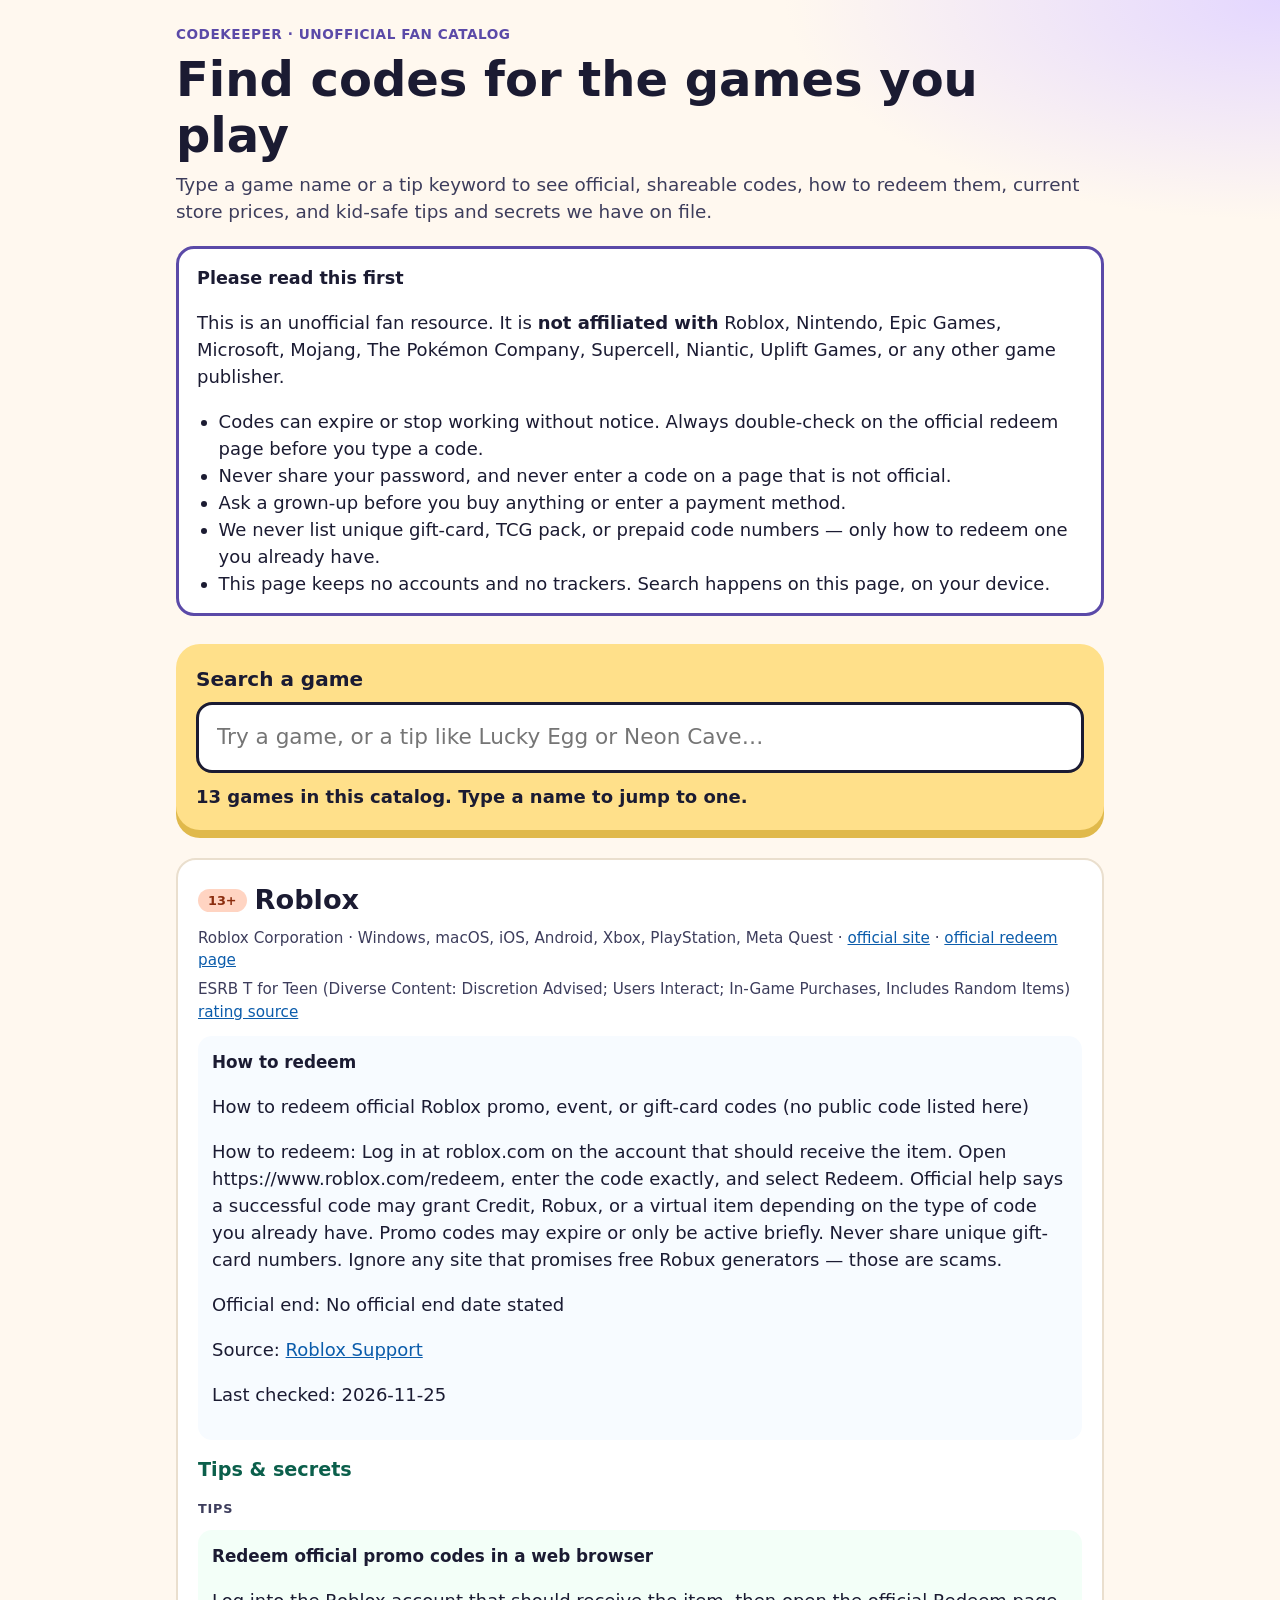
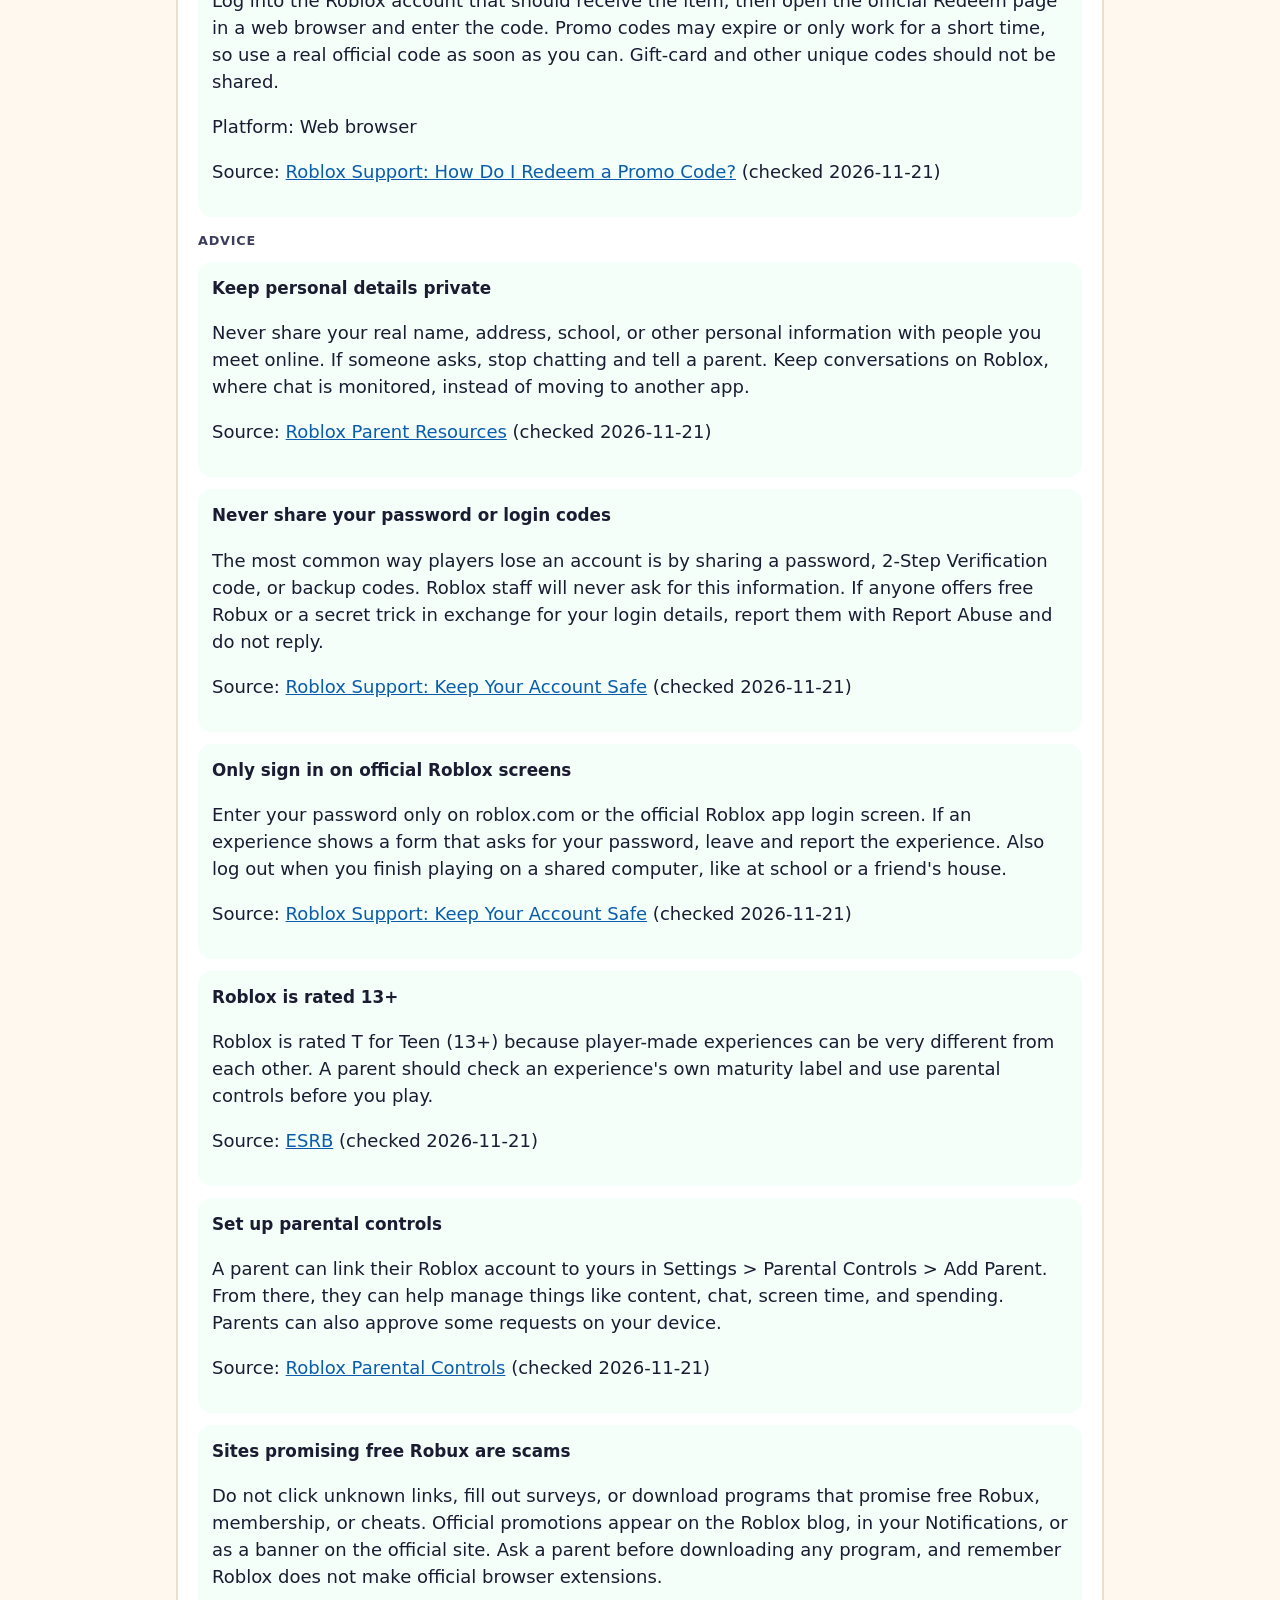
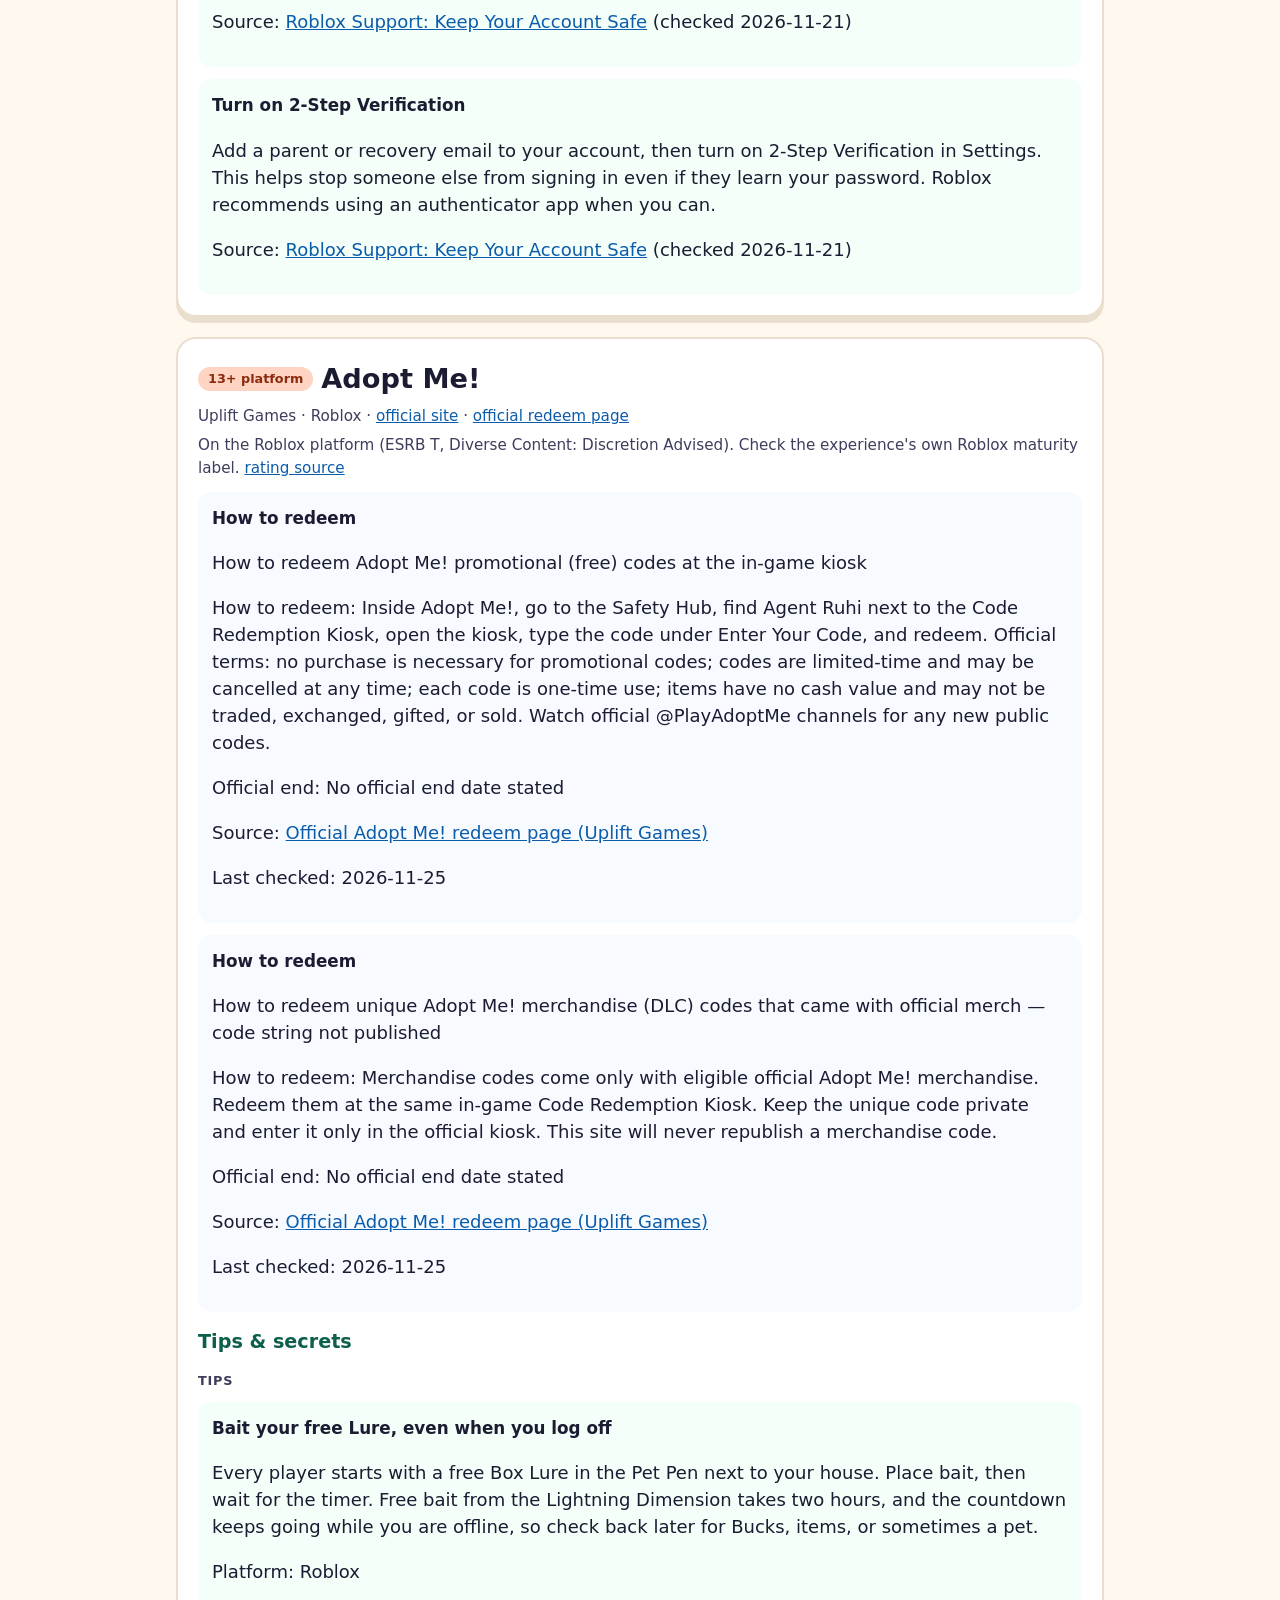
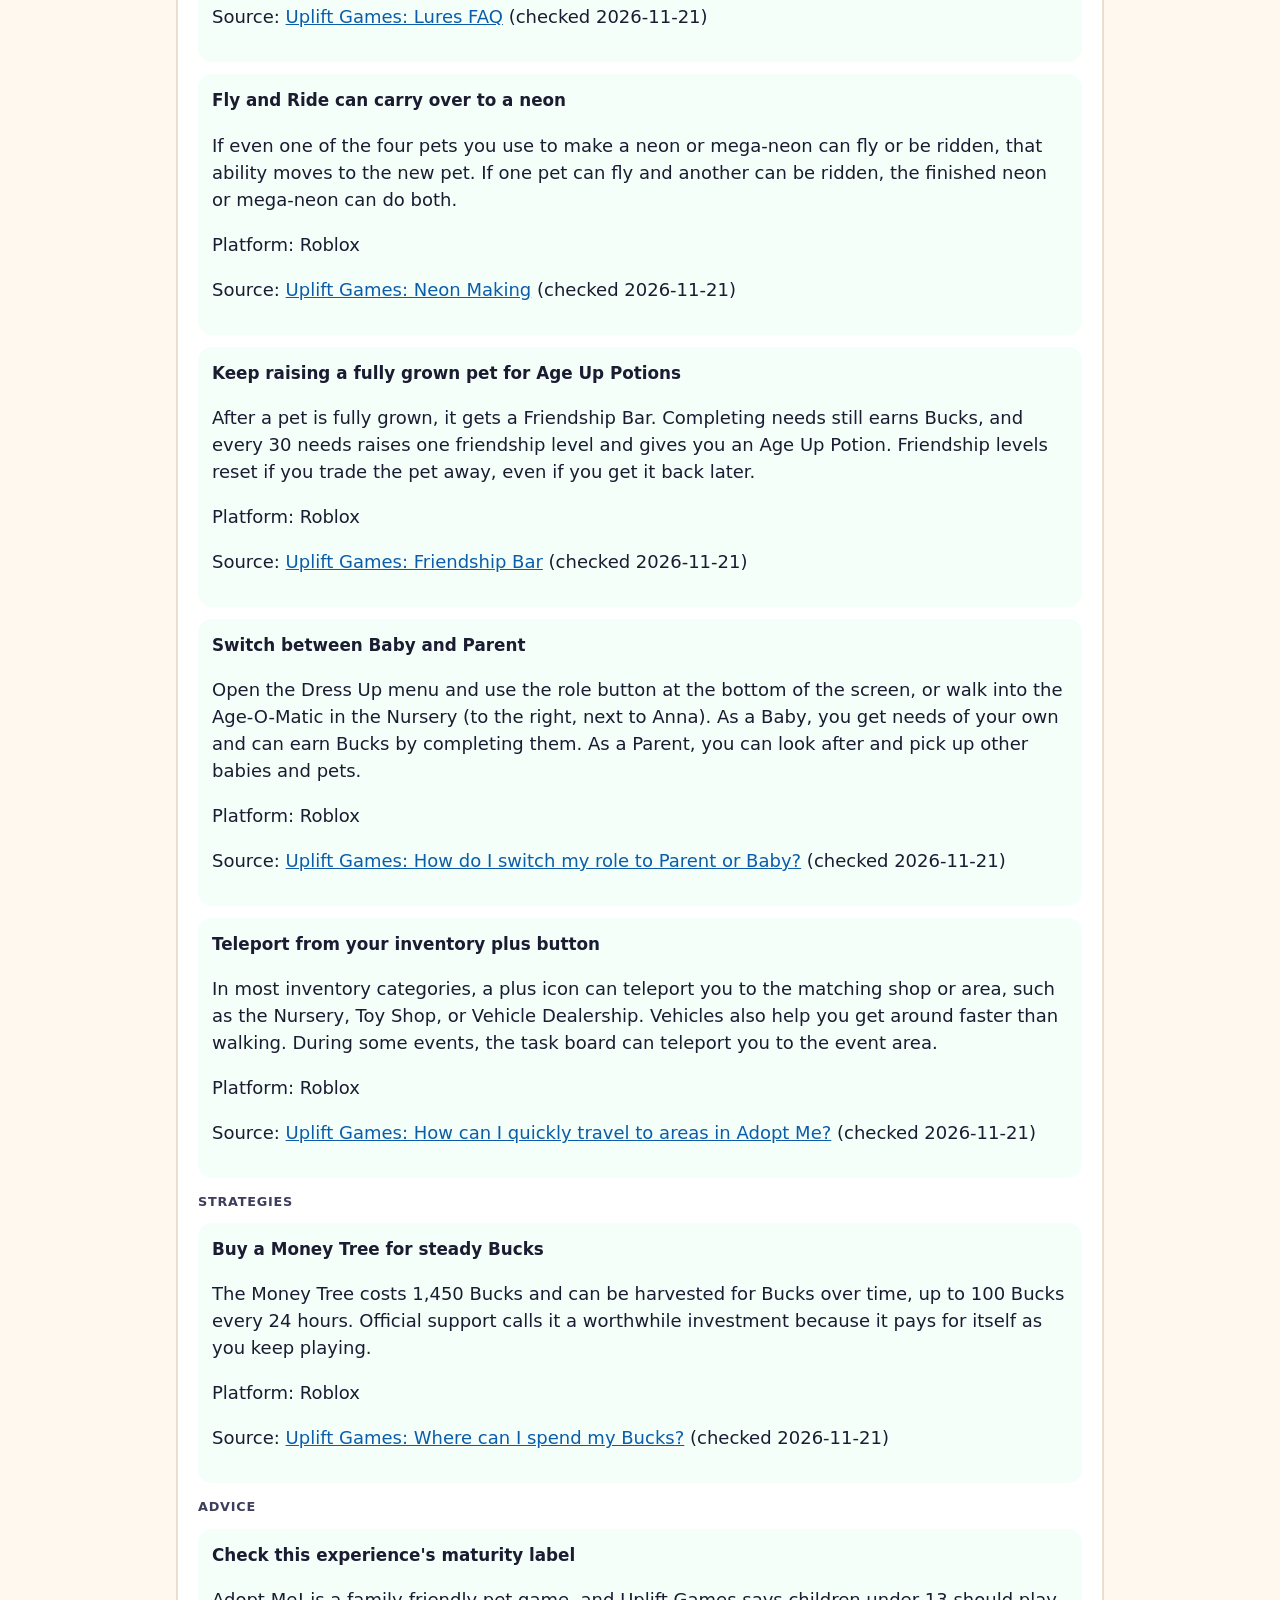
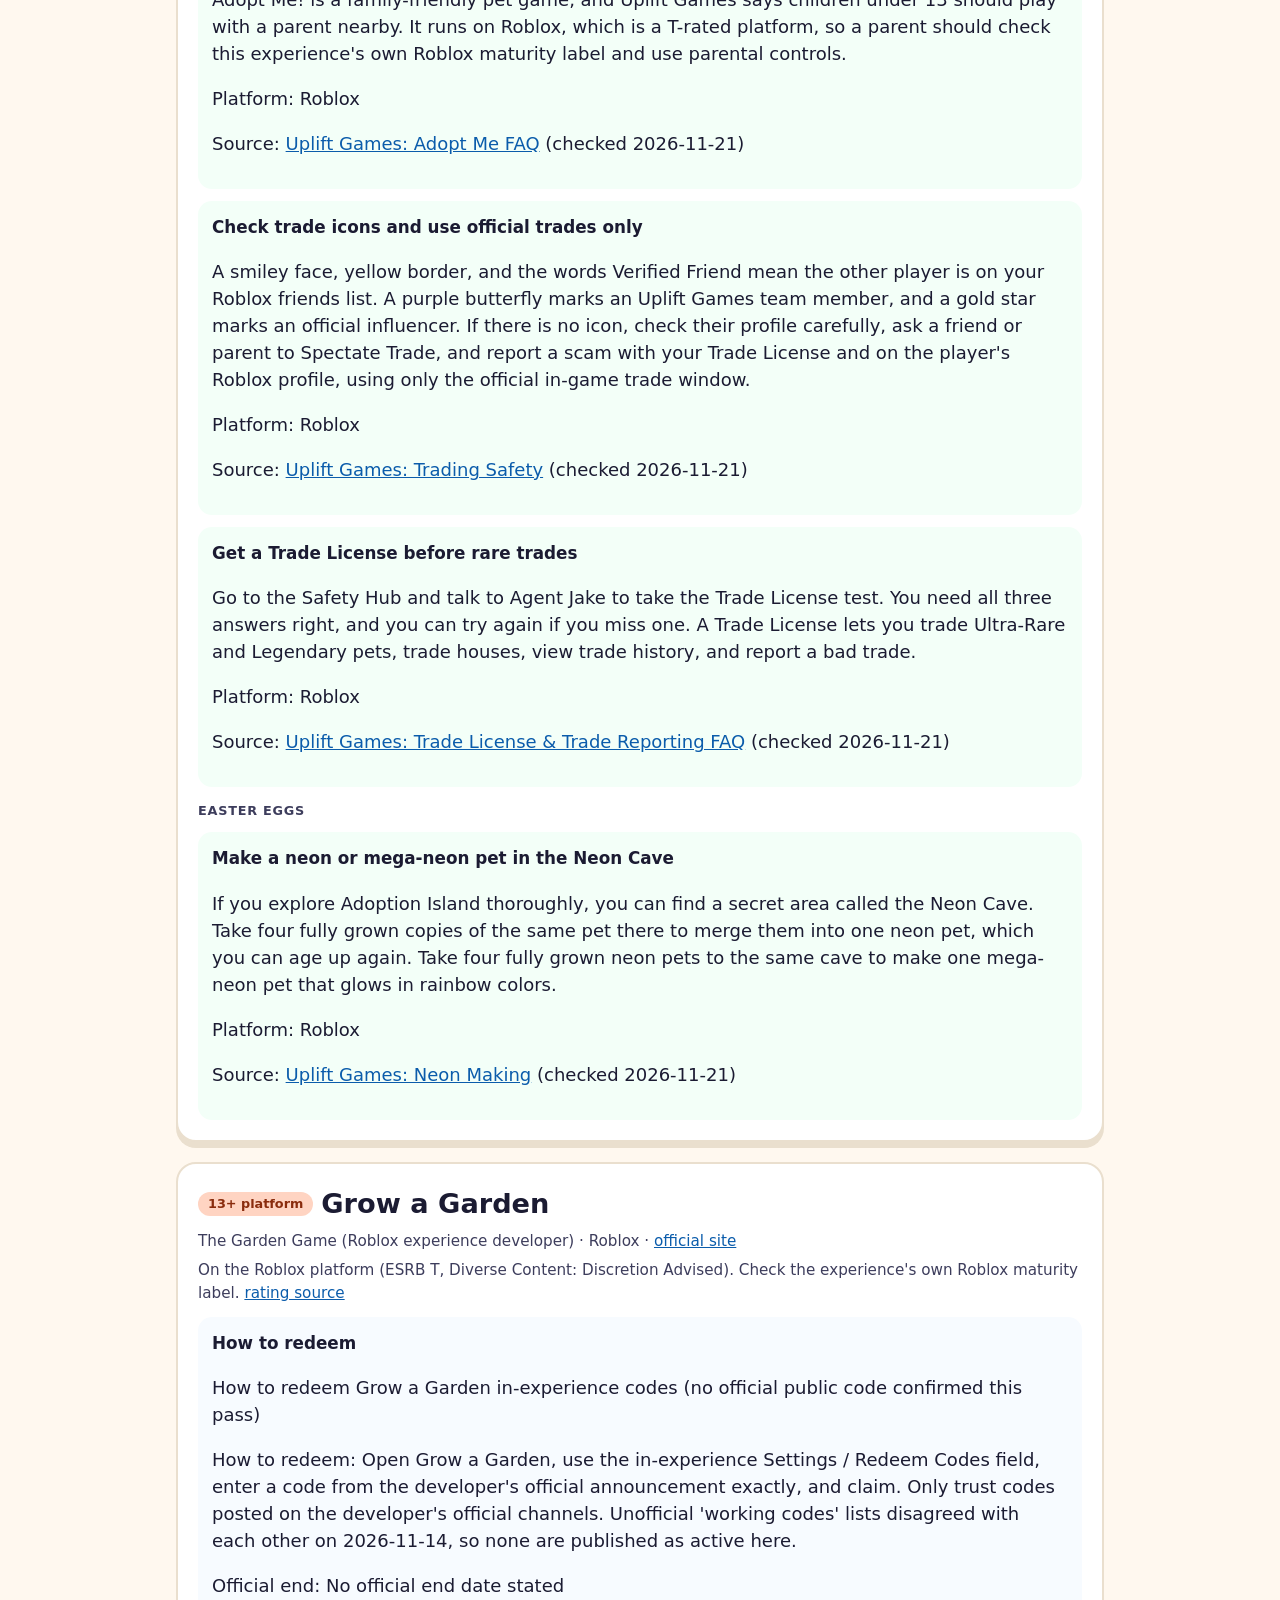
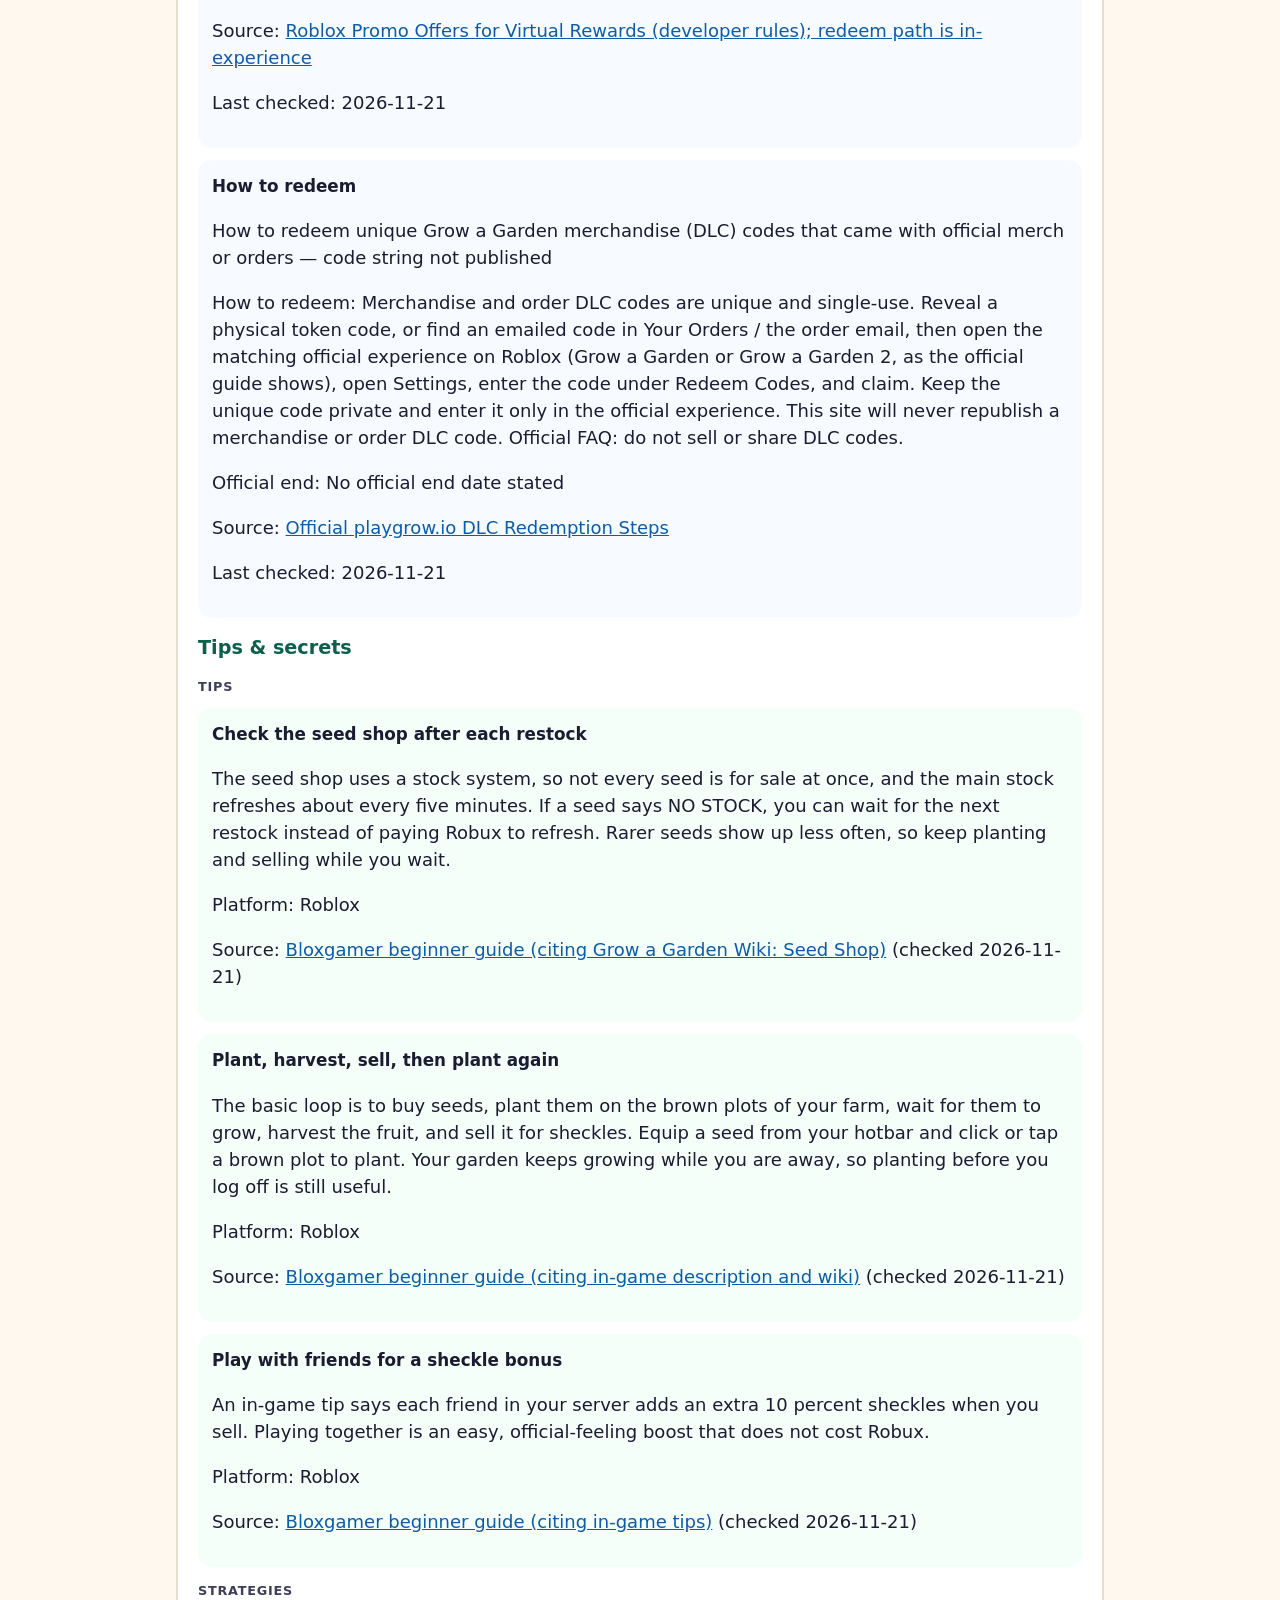
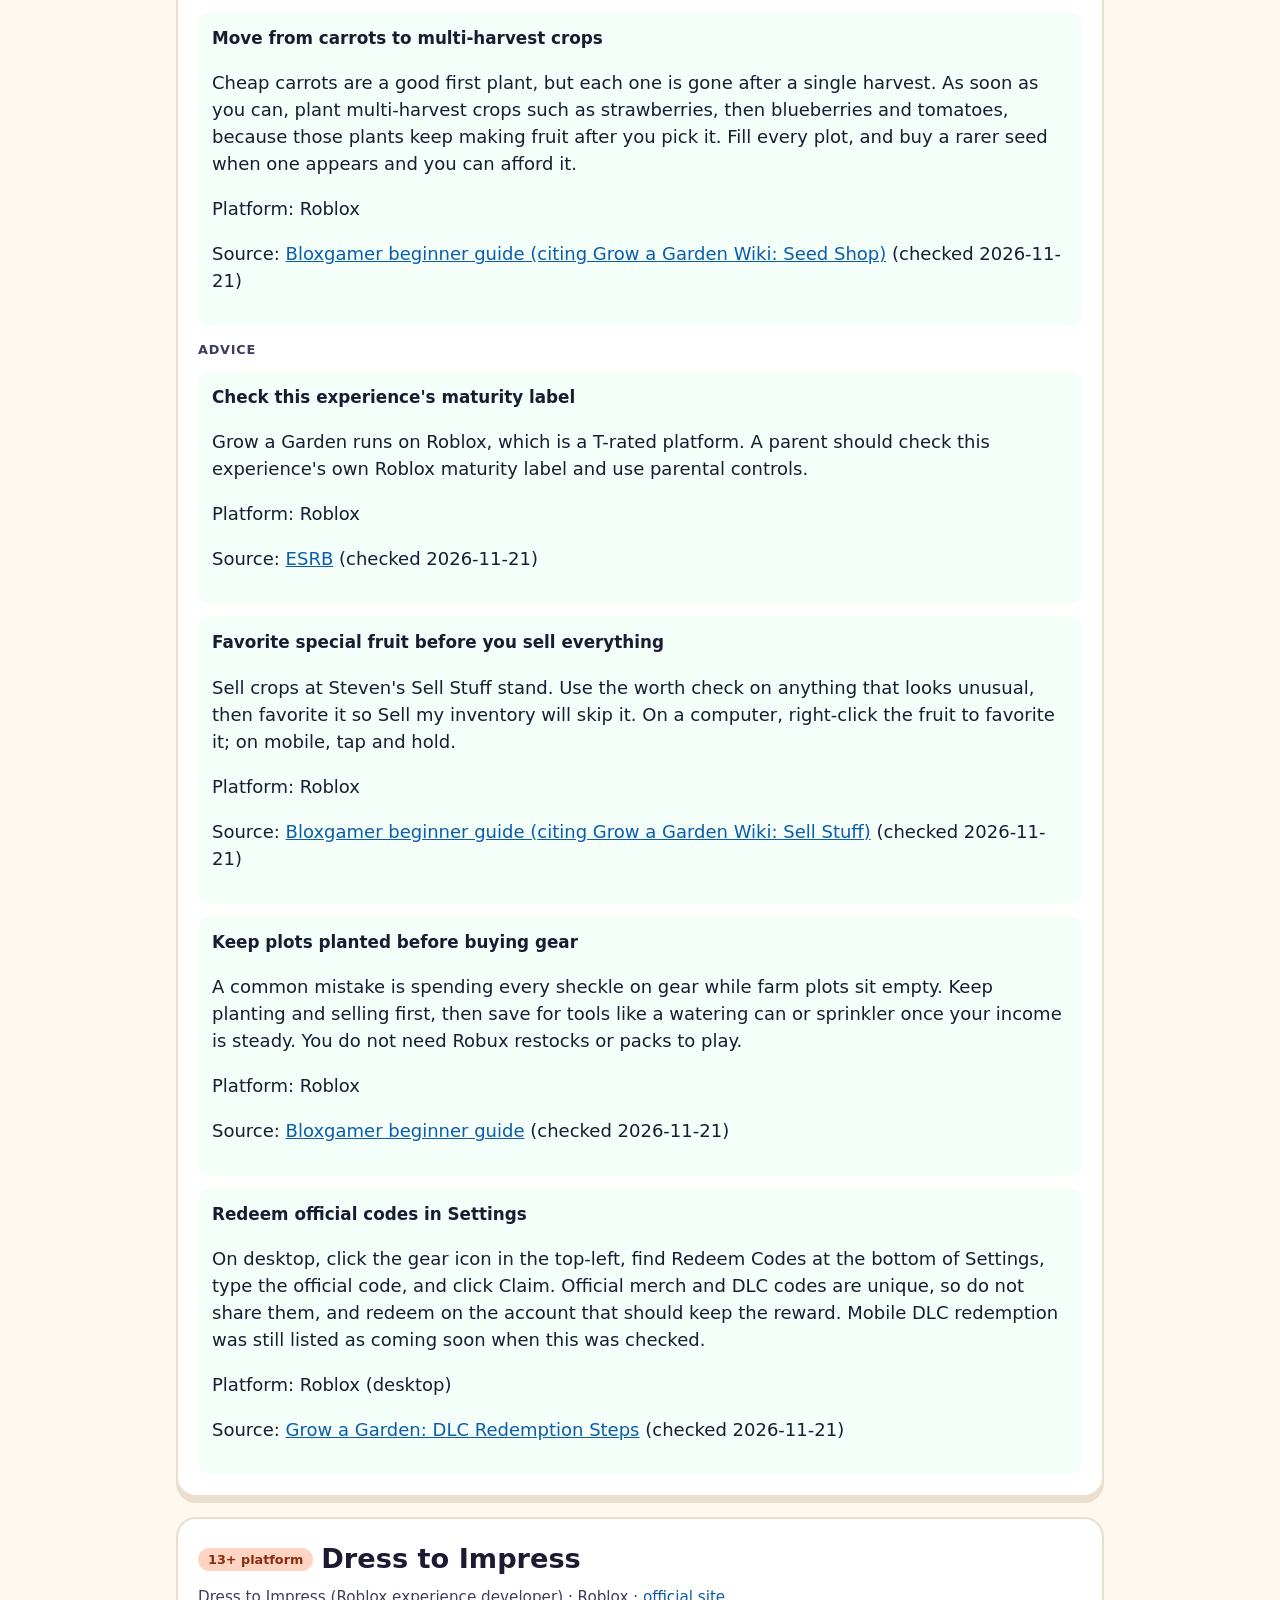
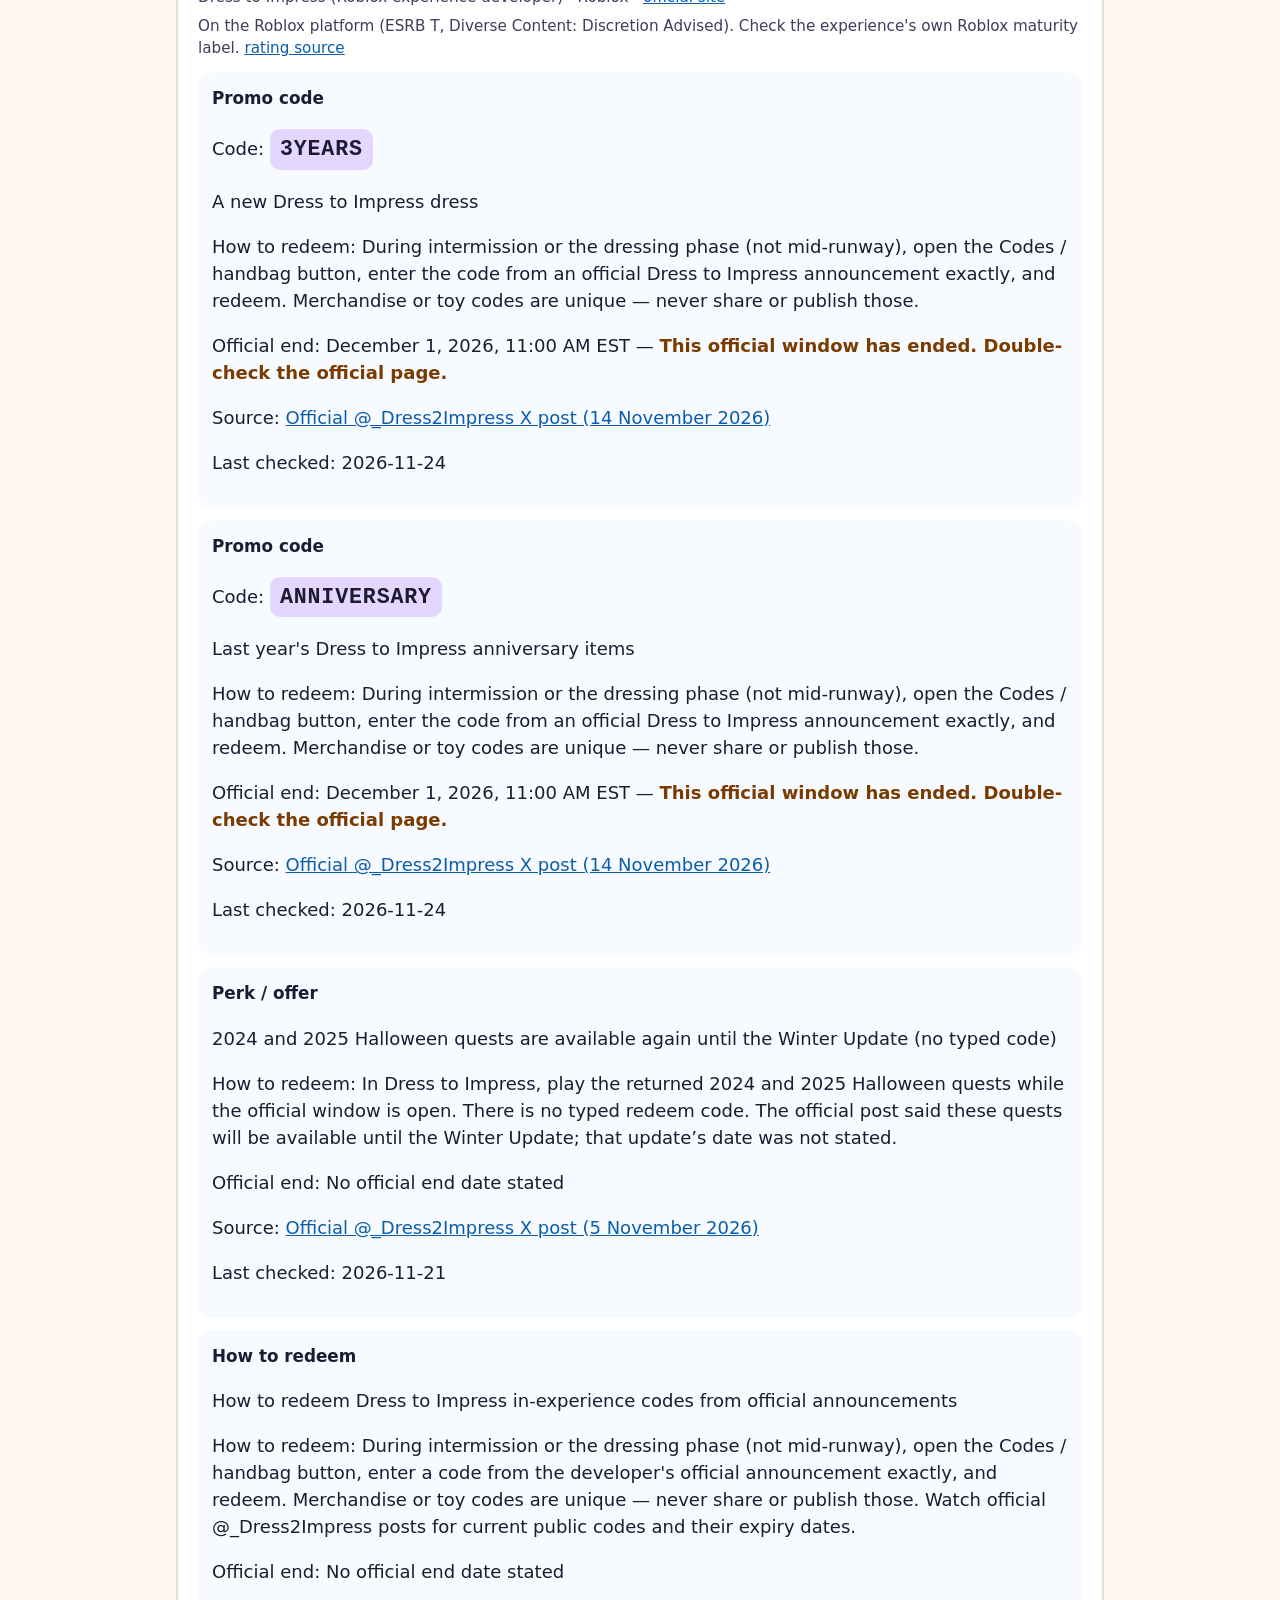
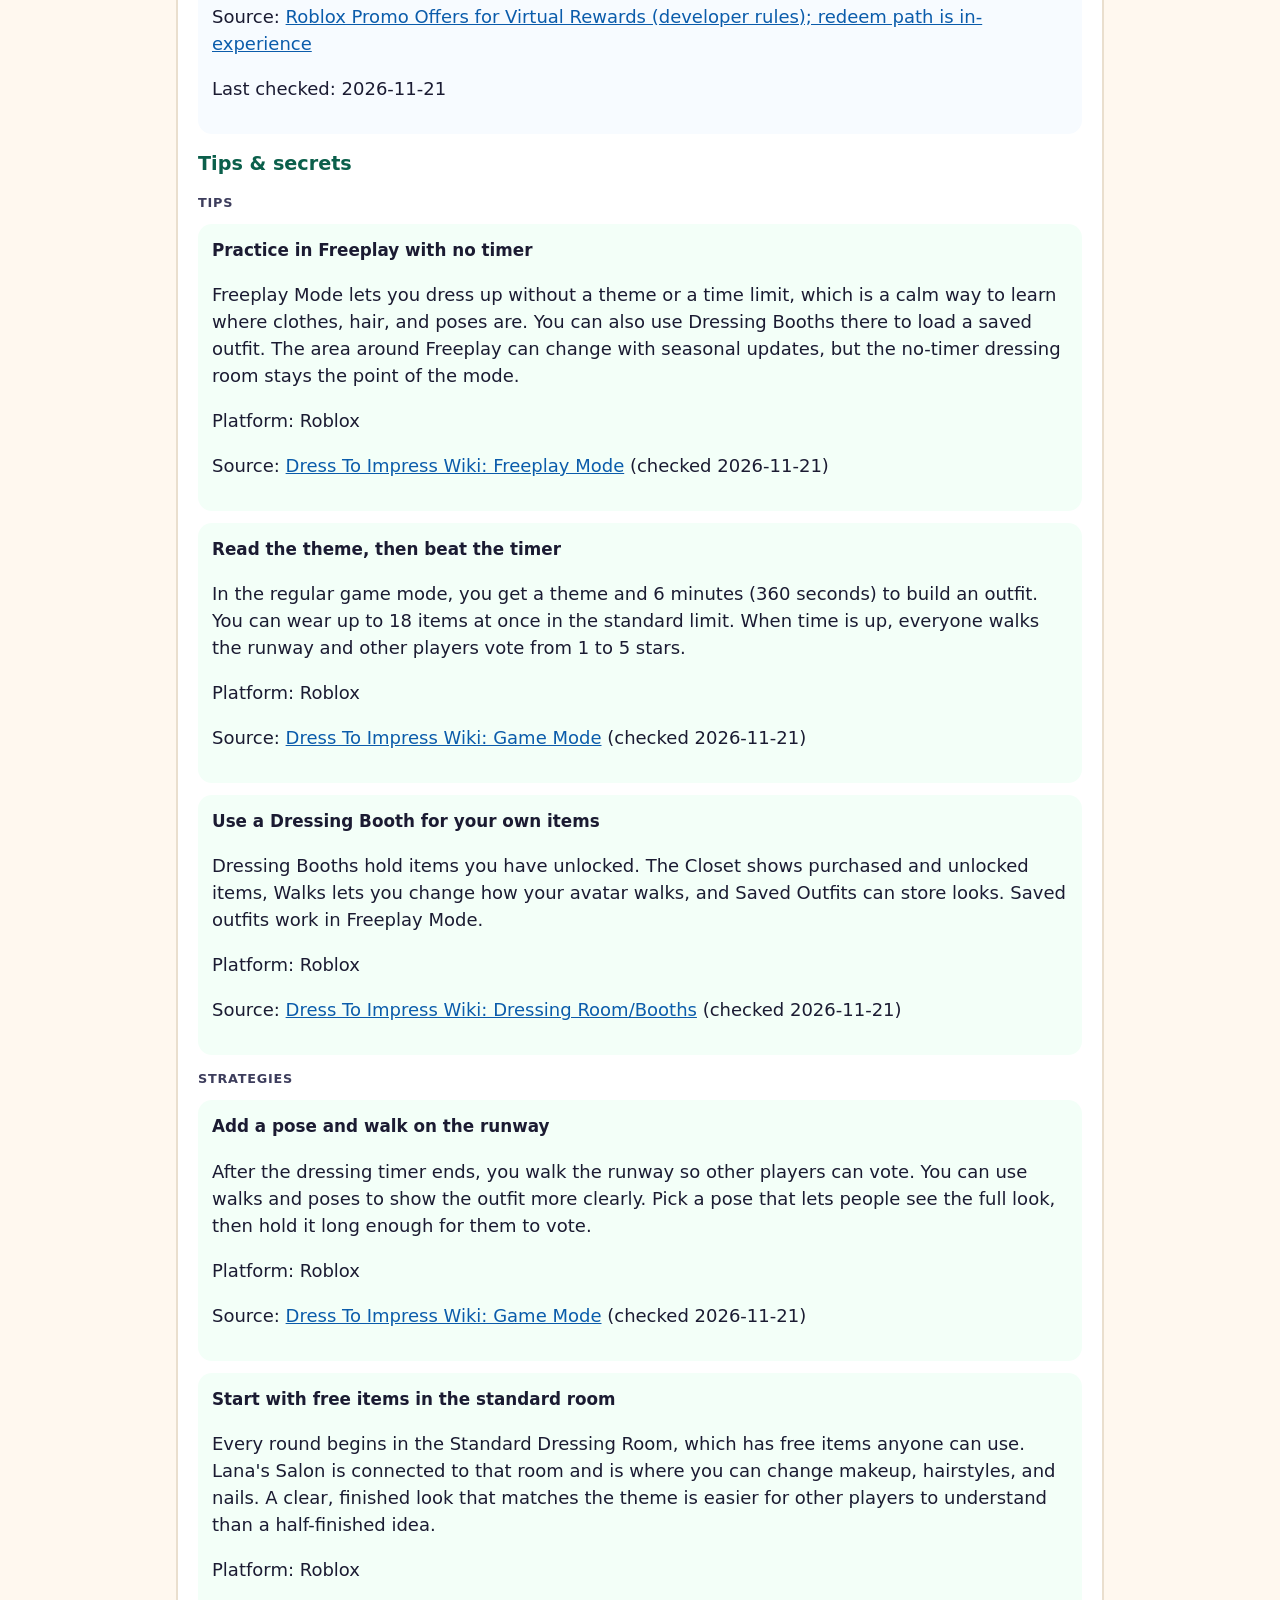
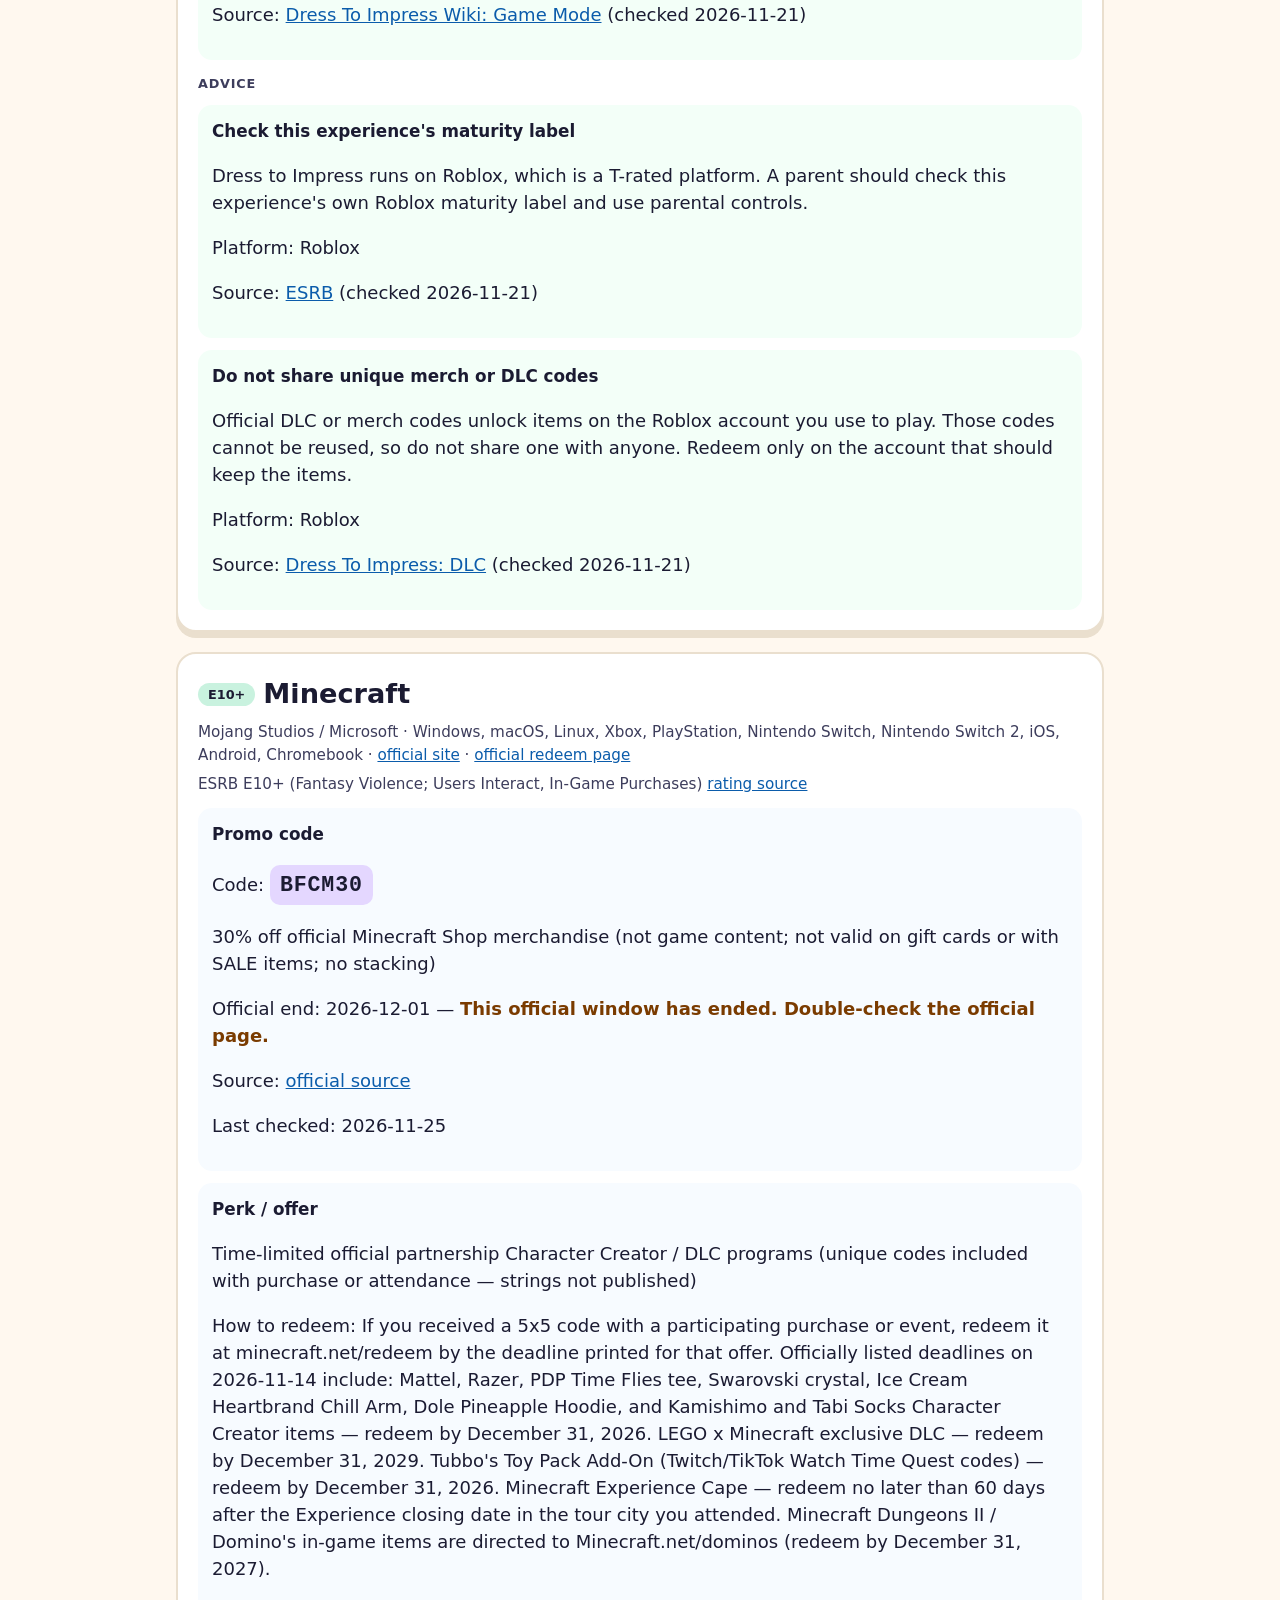
==== commit 4bb616c4: "Daily maintenance 2026-11-25: Minecraft Block Friday sale, checked dates, Brawl Stars lead" ====
--- a/codekeeper-search.html
+++ b/codekeeper-search.html
@@ -134,7 +134,7 @@
       <p>This page does not collect personal information. A later version with accounts or email alerts would need a reviewed privacy policy first.</p>
     </footer>
   </div>
-  <script id="catalog" type="application/json">{"generated_at":"2026-11-24 13:05:40 UTC","disclaimer":"Unofficial fan resource. Not affiliated with Roblox, Epic Games, Nintendo, The Pokémon Company, Microsoft, Mojang, Supercell, Niantic, or other publishers. Codes expire and can be cancelled. Always confirm on the official redeem page before entering anything. This site does not collect personal information.","games":[{"id":1,"name":"Roblox","slug":"roblox","aliases":"Roblox platform, Roblox promo codes","franchise_or_platform":"Roblox (platform)","publisher":"Roblox Corporation","platforms":"Windows, macOS, iOS, Android, Xbox, PlayStation, Meta Quest","age_rating":"ESRB T for Teen (Diverse Content: Discretion Advised; Users Interact; In-Game Purchases, Includes Random Items)","age_rating_source_url":"https://www.esrb.org/blog/what-parents-need-to-know-about-roblox-2/","audience_label":"13+","kid_priority":"mvp","official_site":"https://www.roblox.com","official_redeem_url":"https://www.roblox.com/redeem","notes":"The Roblox platform is rated T because user-created experiences vary widely. Use parental controls. Official promo codes are redeemed at roblox.com/redeem in a web browser (not typically in the regular app). Promo codes may expire or only be active briefly. Sites promising free Robux via generators are scams. Do not scrape roblox.com; watch official channels only. Never auto-redeem.","sort_priority":10},{"id":2,"name":"Adopt Me!","slug":"adopt-me","aliases":"Adopt Me, playadopt.me, Uplift Games Adopt Me","franchise_or_platform":"Roblox experience","publisher":"Uplift Games","platforms":"Roblox","age_rating":"On the Roblox platform (ESRB T, Diverse Content: Discretion Advised). Check the experience's own Roblox maturity label.","age_rating_source_url":"https://www.esrb.org/blog/what-parents-need-to-know-about-roblox-2/","audience_label":"13+ platform","kid_priority":"mvp","official_site":"https://www.playadopt.me/","official_redeem_url":"https://www.playadopt.me/redeem","notes":"In-experience codes are entered at the Code Redemption Kiosk in the Safety Hub (next to Agent Ruhi). Merchandise/DLC codes included with official merch are unique and single-use — this catalog never republishes those strings. Watch only official Uplift / @PlayAdoptMe channels. Do not scrape the Roblox experience.","sort_priority":20},{"id":3,"name":"Grow a Garden","slug":"grow-a-garden","aliases":"GaG, Grow a Garden Roblox","franchise_or_platform":"Roblox experience","publisher":"The Garden Game (Roblox experience developer)","platforms":"Roblox","age_rating":"On the Roblox platform (ESRB T, Diverse Content: Discretion Advised). Check the experience's own Roblox maturity label.","age_rating_source_url":"https://www.esrb.org/blog/what-parents-need-to-know-about-roblox-2/","audience_label":"13+ platform","kid_priority":"mvp","official_site":"https://playgrow.io/","official_redeem_url":null,"notes":"In-experience redeem box is typically in Settings. Official channels: @GrowaGardenRblx, playgrow.io, and the official experience page. playgrow.io currently points Play the Game at Grow a Garden 2, a separate experience. Official code tweets often do not name which game. No original-game public code was confirmed as still live on 2026-11-19. Do not scrape the experience. Never auto-redeem.","sort_priority":30},{"id":4,"name":"Dress to Impress","slug":"dress-to-impress","aliases":"DTI, Dress To Impress Roblox","franchise_or_platform":"Roblox experience","publisher":"Dress to Impress (Roblox experience developer)","platforms":"Roblox","age_rating":"On the Roblox platform (ESRB T, Diverse Content: Discretion Advised). Check the experience's own Roblox maturity label.","age_rating_source_url":"https://www.esrb.org/blog/what-parents-need-to-know-about-roblox-2/","audience_label":"13+ platform","kid_priority":"mvp","official_site":"https://playdresstoimpress.com/","official_redeem_url":null,"notes":"In-experience codes are typically entered via the Codes / handbag button during intermission or dressing (not mid-runway). Official channels: @_Dress2Impress and playdresstoimpress.com. Verified live anniversary codes from the official 14 November 2026 post are stored as active (expire 1 December 2026, 11 AM EST). Merchandise codes are unique and are never republished here. Do not scrape the experience. Never auto-redeem.","sort_priority":40},{"id":5,"name":"Minecraft","slug":"minecraft","aliases":"Minecraft Java, Minecraft Bedrock, Minecraft Java & Bedrock Edition, MC","franchise_or_platform":"Minecraft","publisher":"Mojang Studios / Microsoft","platforms":"Windows, macOS, Linux, Xbox, PlayStation, Nintendo Switch, Nintendo Switch 2, iOS, Android, Chromebook","age_rating":"ESRB E10+ (Fantasy Violence; Users Interact, In-Game Purchases)","age_rating_source_url":"https://www.esrb.org/ratings/39546/minecraft/","audience_label":"E10+","kid_priority":"mvp","official_site":"https://www.minecraft.net","official_redeem_url":"https://www.minecraft.net/en-us/redeem","notes":"Most Minecraft redeem codes are unique 25-digit (5x5) codes tied to a gift card, purchase, or event attendance. This catalog explains how to redeem them and lists official program deadlines, but never republishes unique code strings. A Microsoft account is required. Codes can be used once. Some older Java-only or region-specific codes have limits.","sort_priority":50},{"id":6,"name":"Pokémon Pokopia","slug":"pokemon-pokopia","aliases":"Pokopia, Pokemon Pokopia","franchise_or_platform":"Pokémon","publisher":"The Pokémon Company / Nintendo","platforms":"Nintendo Switch 2","age_rating":"ESRB E for Everyone (Users Interact, In-Game Purchases)","age_rating_source_url":"https://www.esrb.org/ratings/41026/pokemon-pokopia/","audience_label":"E","kid_priority":"mvp","official_site":"https://www.pokemon.com/us/news/get-stylish-and-cozy-furniture-sets-as-pokemon-pokopia-mystery-gifts","official_redeem_url":null,"notes":"Life simulation, released March 5, 2026, Switch 2 exclusive. Mystery Gifts are claimed at a Pokémon Center PC: Get Items > Mystery Gifts > Get with Code/Password.","sort_priority":60},{"id":7,"name":"Pokémon Legends: Z-A","slug":"pokemon-legends-z-a","aliases":"Pokémon Legends ZA, Pokemon Legends Z-A, Legends Z-A, Z-A","franchise_or_platform":"Pokémon","publisher":"The Pokémon Company / Nintendo / GAME FREAK","platforms":"Nintendo Switch, Nintendo Switch 2","age_rating":"ESRB E10+ (Fantasy Violence; In-Game Purchases)","age_rating_source_url":"https://www.esrb.org/ratings/40484/pokemon-legends-z-a/","audience_label":"E10+","kid_priority":"mvp","official_site":"https://www.pokemon.com/us/news/get-shiny-xerneas-in-pokemon-legends-z-a-via-mystery-gift","official_redeem_url":null,"notes":"Action RPG, released October 16, 2025. Mystery Gifts: main menu > Link Play > Mystery Gift > Get with Code/Password. Save after redeeming.","sort_priority":70},{"id":8,"name":"Pokémon Scarlet and Violet","slug":"pokemon-scarlet-violet","aliases":"Pokémon Scarlet, Pokémon Violet, Pokemon Scarlet, Pokemon Violet, SV, Paldea","franchise_or_platform":"Pokémon","publisher":"The Pokémon Company / Nintendo / GAME FREAK","platforms":"Nintendo Switch, Nintendo Switch 2","age_rating":"ESRB E (confirm on the official product page; not independently re-opened on an ESRB title page this pass)","age_rating_source_url":"https://www.nintendo.com/us/store/products/pokemon-scarlet-switch/","audience_label":"E","kid_priority":"mvp","official_site":"https://scarletviolet.pokemon.com","official_redeem_url":null,"notes":"Mystery Gift unlocks after reaching the first Pokémon Center: X > Poké Portal > Mystery Gift > Get with Code/Password, or Get via Internet. No shareable serial code was found on an official pokemon.com page on 2026-11-14, so none are published as active. Fan-site lists were not used as proof.","sort_priority":80},{"id":9,"name":"Pokémon GO","slug":"pokemon-go","aliases":"Pokemon GO, Pokémon Go, Pogo","franchise_or_platform":"Pokémon","publisher":"Niantic / The Pokémon Company","platforms":"iOS, Android","age_rating":"See the official App Store / Google Play listing (not independently re-confirmed on an ESRB title page this pass).","age_rating_source_url":"https://www.pokemongolive.com/redeem","audience_label":null,"kid_priority":"mvp","official_site":"https://pokemongolive.com","official_redeem_url":"https://www.pokemongolive.com/redeem","notes":"Offer and gift-card codes are redeemed while signed in at the official Code Redemption page. Gift-card codes are unique and are never republished here. No official public offer code was listed on the official redeem page when it was opened on 2026-11-14.","sort_priority":90},{"id":10,"name":"Pokémon TCG Live","slug":"pokemon-tcg-live","aliases":"Pokemon TCG Live, TCG Live, Pokémon Trading Card Game Live","franchise_or_platform":"Pokémon","publisher":"The Pokémon Company","platforms":"Windows, iOS, Android","age_rating":"See official store listings (not independently re-confirmed on an ESRB title page this pass).","age_rating_source_url":"https://support.pokemon.com/hc/en-us/articles/6488400519444-Code-Card-Redemption-FAQ","audience_label":null,"kid_priority":"mvp","official_site":"https://www.pokemon.com","official_redeem_url":"https://redeem.tcg.pokemon.com/en-us/","notes":"Pack and product code cards are unique, single-use entitlements. This catalog only explains how to redeem them and never republishes a unique TCG code.","sort_priority":100},{"id":11,"name":"Fortnite","slug":"fortnite","aliases":"Fortnite Battle Royale, Fortnite Creative, LEGO Fortnite, FN","franchise_or_platform":"Epic Games / Fortnite","publisher":"Epic Games","platforms":"Windows, PlayStation, Xbox, Nintendo Switch, Nintendo Switch 2, iOS, Android","age_rating":"ESRB T for Teen (Animated Blood, Lyrics, Suggestive Themes, Violence; Users Interact, In-Game Purchases)","age_rating_source_url":"https://www.esrb.org/ratings/41678/fortnite-battle-royale/","audience_label":"13+","kid_priority":"age-gated","official_site":"https://www.fortnite.com","official_redeem_url":"https://store.epicgames.com/en-US/redeem","notes":"Rated T — labeled 13+, not a young-kids default. Creator codes support a creator on eligible purchases; they do not give the player free V-Bucks or skins. A player's Support-A-Creator selection lasts 14 days (then can be re-entered); that is not the code expiring. Epic Terms restrict bot automation of licensed products — never auto-redeem or scrape the Epic Store or Fortnite client. Watch official Fortnite/Epic news only. No official public redeem-code list was found on 2026-11-14.","sort_priority":110},{"id":12,"name":"Animal Crossing: New Horizons","slug":"animal-crossing-new-horizons","aliases":"ACNH, Animal Crossing, New Horizons, Animal Crossing Switch 2 Edition","franchise_or_platform":"Nintendo / Animal Crossing","publisher":"Nintendo","platforms":"Nintendo Switch, Nintendo Switch 2","age_rating":"ESRB E (Comic Mischief, Mild Fantasy Violence; Users Interact, In-Game Purchases)","age_rating_source_url":"https://www.nintendo.com/us/store/products/animal-crossing-new-horizons-switch/","audience_label":"E","kid_priority":"mvp","official_site":"https://animalcrossing.nintendo.com","official_redeem_url":"https://www.nintendo.com/us/online/nintendo-switch-online/special-offers/","notes":"Shareable typed promo codes are uncommon. Official Nintendo Switch Online Special Offers include in-game item bonuses for members. Unique eShop voucher or gift-card codes are never republished.","sort_priority":120},{"id":13,"name":"Brawl Stars","slug":"brawl-stars","aliases":"BrawlStars, Supercell Brawl Stars","franchise_or_platform":"Supercell","publisher":"Supercell","platforms":"iOS, Android","age_rating":"Google Play: Everyone 10+ (Fantasy Violence, Crude Humor; Users Interact, In-Game Purchases, Includes Random Items). An ESRB.org title page was not successfully opened in the planning research.","age_rating_source_url":"https://play.google.com/store/apps/details?id=com.supercell.brawlstars&hl=en_US","audience_label":"E10+","kid_priority":"mvp","official_site":"https://store.supercell.com/brawlstars","official_redeem_url":"https://store.supercell.com/brawlstars","notes":"Official Supercell Store is the redeem channel. The exact in-page 'Redeem a Store Code' control was not confirmed first-hand in this pass, so no store-code strings are published as active. Gift-card codes are unique and are never republished. Includes random-item purchases — not a gambling promo, but called out for parents.","sort_priority":130}],"codes":[{"id":1,"game_id":1,"game_name":"Roblox","game_slug":"roblox","type":"how_to_only","code_text":null,"reward":"How to redeem official Roblox promo, event, or gift-card codes (no public code listed here)","platforms":"Web browser (roblox.com/redeem). The regular Roblox app and most consoles cannot redeem platform codes.","region_lock":"unspecified — not stated by official source","status":"active","start_date":null,"expiry_date":null,"source_url":"https://en.help.roblox.com/hc/en-us/articles/360029650831-How-Do-I-Redeem-a-Promo-Code","source_name":"Roblox Support","date_checked":"2026-11-24","redeem_instructions":"Log in at roblox.com on the account that should receive the item. Open https://www.roblox.com/redeem, enter the code exactly, and select Redeem. Official help says a successful code may grant Credit, Robux, or a virtual item depending on the type of code you already have. Promo codes may expire or only be active briefly. Never share unique gift-card numbers. Ignore any site that promises free Robux generators — those are scams.","notes":"Official pages still do not publish a shareable platform-wide promo-code list. Rechecked 2026-11-21: official Roblox help still explains how to redeem but names no current public promo string, and no official @Roblox post in 2026 was found announcing a live public promo code (search covered promo / promocode / redeem / SPIDERCOLA). Never share unique gift-card numbers. Sites promising free Robux generators are scams.","expiry_at":null,"expiry_label":"No official end date stated"},{"id":3,"game_id":2,"game_name":"Adopt Me!","game_slug":"adopt-me","type":"how_to_only","code_text":null,"reward":"How to redeem Adopt Me! promotional (free) codes at the in-game kiosk","platforms":"Roblox — Adopt Me! experience","region_lock":"unspecified — not stated by official source","status":"active","start_date":null,"expiry_date":null,"source_url":"https://www.playadopt.me/redeem","source_name":"Official Adopt Me! redeem page (Uplift Games)","date_checked":"2026-11-24","redeem_instructions":"Inside Adopt Me!, go to the Safety Hub, find Agent Ruhi next to the Code Redemption Kiosk, open the kiosk, type the code under Enter Your Code, and redeem. Official terms: no purchase is necessary for promotional codes; codes are limited-time and may be cancelled at any time; each code is one-time use; items have no cash value and may not be traded, exchanged, gifted, or sold. Watch official @PlayAdoptMe channels for any new public codes.","notes":"The official redeem page documents the kiosk and rules but does not list a current public code string. Rechecked 2026-11-21: latest official news (Quality of Life Improvements, 20 November 2026) and official @PlayAdoptMe posts since June listed no still-open official window for a current public code.","expiry_at":null,"expiry_label":"No official end date stated"},{"id":4,"game_id":2,"game_name":"Adopt Me!","game_slug":"adopt-me","type":"how_to_only","code_text":null,"reward":"How to redeem unique Adopt Me! merchandise (DLC) codes that came with official merch — code string not published","platforms":"Roblox — Adopt Me! experience","region_lock":"unspecified — not stated by official source","status":"active","start_date":null,"expiry_date":null,"source_url":"https://www.playadopt.me/redeem","source_name":"Official Adopt Me! redeem page (Uplift Games)","date_checked":"2026-11-24","redeem_instructions":"Merchandise codes come only with eligible official Adopt Me! merchandise. Redeem them at the same in-game Code Redemption Kiosk. Keep the unique code private and enter it only in the official kiosk. This site will never republish a merchandise code.","notes":"is_single_use_unique=1 and code_text is empty, by design. Rechecked 2026-11-21; merch/DLC strings are still never republished.","expiry_at":null,"expiry_label":"No official end date stated"},{"id":5,"game_id":3,"game_name":"Grow a Garden","game_slug":"grow-a-garden","type":"how_to_only","code_text":null,"reward":"How to redeem Grow a Garden in-experience codes (no official public code confirmed this pass)","platforms":"Roblox — Grow a Garden experience","region_lock":"unspecified — not stated by official source","status":"active","start_date":null,"expiry_date":null,"source_url":"https://en.help.roblox.com/hc/en-us/articles/10549651908244-Promo-Offers-for-Virtual-Rewards","source_name":"Roblox Promo Offers for Virtual Rewards (developer rules); redeem path is in-experience","date_checked":"2026-11-21","redeem_instructions":"Open Grow a Garden, use the in-experience Settings / Redeem Codes field, enter a code from the developer's official announcement exactly, and claim. Only trust codes posted on the developer's official channels. Unofficial 'working codes' lists disagreed with each other on 2026-11-14, so none are published as active here.","notes":"Official @GrowaGardenRblx posts and the official experience / playgrow.io pages were opened on 2026-11-21. No current official public code for the original game was confirmed as still live. Older official codes remain stored as unverified until they are reconfirmed. Grow a Garden 2 is a separate experience. Official merch/DLC codes are unique and are never republished here.","expiry_at":null,"expiry_label":"No official end date stated"},{"id":35,"game_id":3,"game_name":"Grow a Garden","game_slug":"grow-a-garden","type":"how_to_only","code_text":null,"reward":"How to redeem unique Grow a Garden merchandise (DLC) codes that came with official merch or orders — code string not published","platforms":"Roblox — Grow a Garden or Grow a Garden 2, as named on the official DLC guide","region_lock":"unspecified — not stated by official source","status":"active","start_date":null,"expiry_date":null,"source_url":"https://playgrow.io/pages/dlc-redemption-steps","source_name":"Official playgrow.io DLC Redemption Steps","date_checked":"2026-11-21","redeem_instructions":"Merchandise and order DLC codes are unique and single-use. Reveal a physical token code, or find an emailed code in Your Orders / the order email, then open the matching official experience on Roblox (Grow a Garden or Grow a Garden 2, as the official guide shows), open Settings, enter the code under Redeem Codes, and claim. Keep the unique code private and enter it only in the official experience. This site will never republish a merchandise or order DLC code. Official FAQ: do not sell or share DLC codes.","notes":"is_single_use_unique=1 and code_text is empty, by design. Official guide checked 2026-11-21. playgrow.io currently also documents redemption for Grow a Garden 2, a separate experience.","expiry_at":null,"expiry_label":"No official end date stated"},{"id":21,"game_id":4,"game_name":"Dress to Impress","game_slug":"dress-to-impress","type":"promo_redeem","code_text":"3YEARS","reward":"A new Dress to Impress dress","platforms":"Roblox — Dress to Impress experience","region_lock":"unspecified — not stated by official source","status":"active","start_date":"2026-11-14","expiry_date":"2026-12-01","source_url":"https://x.com/_Dress2Impress/status/2121678165781418392","source_name":"Official @_Dress2Impress X post (14 November 2026)","date_checked":"2026-11-24","redeem_instructions":"During intermission or the dressing phase (not mid-runway), open the Codes / handbag button, enter the code from an official Dress to Impress announcement exactly, and redeem. Merchandise or toy codes are unique — never share or publish those.","notes":"Official post (full text) says ANNIVERSARY and 3YEARS expire December 1st, 11 AM EST. expiry_date is stored as 2026-12-01 so the daily expire job will mark it expired the following calendar day. Region was not stated. Rechecked 2026-11-21: the official @_Dress2Impress post is still live and no later official post ended these codes. Rechecked 2026-11-24: official X blocked (403); community wiki and trackers still list it until 2026-12-01. Remains active per prior official post.","expiry_at":"2026-12-01T11:00:00-05:00","expiry_label":"December 1, 2026, 11:00 AM EST"},{"id":20,"game_id":4,"game_name":"Dress to Impress","game_slug":"dress-to-impress","type":"promo_redeem","code_text":"ANNIVERSARY","reward":"Last year's Dress to Impress anniversary items","platforms":"Roblox — Dress to Impress experience","region_lock":"unspecified — not stated by official source","status":"active","start_date":"2026-11-14","expiry_date":"2026-12-01","source_url":"https://x.com/_Dress2Impress/status/2121678165781418392","source_name":"Official @_Dress2Impress X post (14 November 2026)","date_checked":"2026-11-24","redeem_instructions":"During intermission or the dressing phase (not mid-runway), open the Codes / handbag button, enter the code from an official Dress to Impress announcement exactly, and redeem. Merchandise or toy codes are unique — never share or publish those.","notes":"Official post (full text) says ANNIVERSARY and 3YEARS expire December 1st, 11 AM EST. The same post also announced a 3X candy currency coupon that had to be activated by November 16, 2 PM EST; that perk is not a typed code and had already ended when this row was first added. Region was not stated. Rechecked 2026-11-21: the official @_Dress2Impress post is still live and no later official post ended these codes. Rechecked 2026-11-24: official X blocked (403); community wiki and trackers still list it until 2026-12-01. Remains active per prior official post.","expiry_at":"2026-12-01T11:00:00-05:00","expiry_label":"December 1, 2026, 11:00 AM EST"},{"id":34,"game_id":4,"game_name":"Dress to Impress","game_slug":"dress-to-impress","type":"perk","code_text":null,"reward":"2024 and 2025 Halloween quests are available again until the Winter Update (no typed code)","platforms":"Roblox — Dress to Impress experience","region_lock":"unspecified — not stated by official source","status":"active","start_date":"2026-11-05","expiry_date":null,"source_url":"https://x.com/_Dress2Impress/status/2118448667866923135","source_name":"Official @_Dress2Impress X post (5 November 2026)","date_checked":"2026-11-21","redeem_instructions":"In Dress to Impress, play the returned 2024 and 2025 Halloween quests while the official window is open. There is no typed redeem code. The official post said these quests will be available until the Winter Update; that update’s date was not stated.","notes":"Official announcement checked 2026-11-21. Later official posts (including the 14 November anniversary codes post) did not end this window. Expiry stays blank until an official Winter Update end date is published.","expiry_at":null,"expiry_label":"No official end date stated"},{"id":6,"game_id":4,"game_name":"Dress to Impress","game_slug":"dress-to-impress","type":"how_to_only","code_text":null,"reward":"How to redeem Dress to Impress in-experience codes from official announcements","platforms":"Roblox — Dress to Impress experience","region_lock":"unspecified — not stated by official source","status":"active","start_date":null,"expiry_date":null,"source_url":"https://en.help.roblox.com/hc/en-us/articles/10549651908244-Promo-Offers-for-Virtual-Rewards","source_name":"Roblox Promo Offers for Virtual Rewards (developer rules); redeem path is in-experience","date_checked":"2026-11-21","redeem_instructions":"During intermission or the dressing phase (not mid-runway), open the Codes / handbag button, enter a code from the developer's official announcement exactly, and redeem. Merchandise or toy codes are unique — never share or publish those. Watch official @_Dress2Impress posts for current public codes and their expiry dates.","notes":"Official @_Dress2Impress posts were opened first-hand on 2026-11-21. Verified live codes ANNIVERSARY and 3YEARS (expire 1 December 2026, 11 AM EST) are listed here. Official code RDC2026 was confirmed expired (ended 19 September 2026, 11 AM EST) and is stored as expired. Other official posts without a still-open window stay unverified until they are reconfirmed as still live. Merchandise codes are unique and are never republished here.","expiry_at":null,"expiry_label":"No official end date stated"},{"id":44,"game_id":5,"game_name":"Minecraft","game_slug":"minecraft","type":"promo_redeem","code_text":"BFCM30","reward":"30% off official Minecraft Shop merchandise (not game content; not valid on gift cards or with SALE items; no stacking)","platforms":"Web: shop.minecraft.net checkout","region_lock":"unspecified — not stated by official source","status":"active","start_date":"2026-11-16","expiry_date":"2026-12-01","source_url":"https://minecraftshop.com/pages/promotional-disclaimers","source_name":null,"date_checked":"2026-11-24","redeem_instructions":null,"notes":"Official Minecraft Shop promo terms: starts 11/16/26 12:00am EST, ends 12/1/26 11:59pm PST; cart must start from shop.minecraft.net. Physical merch shop — ask a parent before buying.","expiry_at":"2026-12-01T23:59:59-05:00","expiry_label":"2026-12-01"},{"id":8,"game_id":5,"game_name":"Minecraft","game_slug":"minecraft","type":"perk","code_text":null,"reward":"Time-limited official partnership Character Creator / DLC programs (unique codes included with purchase or attendance — strings not published)","platforms":"Varies by offer; official page lists Xbox and PC for some add-ons, with playable cross-platform after redemption where stated","region_lock":"unspecified — not stated by official source","status":"active","start_date":null,"expiry_date":"2026-12-31","source_url":"https://www.minecraft.net/en-us/redeem","source_name":"Official Minecraft redeem page","date_checked":"2026-11-24","redeem_instructions":"If you received a 5x5 code with a participating purchase or event, redeem it at minecraft.net/redeem by the deadline printed for that offer. Officially listed deadlines on 2026-11-14 include: Mattel, Razer, PDP Time Flies tee, Swarovski crystal, Ice Cream Heartbrand Chill Arm, Dole Pineapple Hoodie, and Kamishimo and Tabi Socks Character Creator items — redeem by December 31, 2026. LEGO x Minecraft exclusive DLC — redeem by December 31, 2029. Tubbo's Toy Pack Add-On (Twitch/TikTok Watch Time Quest codes) — redeem by December 31, 2026. Minecraft Experience Cape — redeem no later than 60 days after the Experience closing date in the tour city you attended. Minecraft Dungeons II / Domino's in-game items are directed to Minecraft.net/dominos (redeem by December 31, 2027).","notes":"These are official program windows, not a public shared code. Individual 5x5 strings are unique and are not stored.","expiry_at":"2026-12-31T23:59:59-05:00","expiry_label":"2026-12-31"},{"id":7,"game_id":5,"game_name":"Minecraft","game_slug":"minecraft","type":"how_to_only","code_text":null,"reward":"How to redeem Minecraft gift cards, prepaid cards, Minecoins, and promotional 5x5 codes","platforms":"Redeem on minecraft.net; content then available on the platforms the code supports","region_lock":"unspecified — not stated by official source","status":"active","start_date":null,"expiry_date":null,"source_url":"https://www.minecraft.net/en-us/redeem","source_name":"Official Minecraft redeem page","date_checked":"2026-11-24","redeem_instructions":"Go to https://www.minecraft.net/en-us/redeem, enter the 25-digit (5x5) code from your card, receipt, email, or event, sign in with the correct Microsoft account, and confirm. Codes can be used once. Double-check lookalike characters (O/0, I/1). If you are redeeming for a child account and see a safety message, see Minecraft Help for enabling a child account to redeem codes. Never post or share a unique code online.","notes":"Most codes on this page are unique entitlements, not public shareable codes.","expiry_at":null,"expiry_label":"No official end date stated"},{"id":9,"game_id":6,"game_name":"Pokémon Pokopia","game_slug":"pokemon-pokopia","type":"promo_redeem","code_text":"CELEBRATE30TH","reward":"Stylish shiny furniture set: 1 antique chest, 1 cute bed, 1 cute dresser, 1 stylish stool, 1 lace rug, and 1 tea set","platforms":"Nintendo Switch 2","region_lock":"unspecified — not stated by official source","status":"active","start_date":"2026-11-12","expiry_date":"2027-01-07","source_url":"https://www.pokemon.com/us/news/get-stylish-and-cozy-furniture-sets-as-pokemon-pokopia-mystery-gifts","source_name":"pokemon.com news (official)","date_checked":"2026-11-24","redeem_instructions":"Visit the PC at any Pokémon Center in Pokémon Pokopia. Select Get Items, then Mystery Gifts, then Get with Code/Password, and enter CELEBRATE30TH.","notes":"Official 30th-anniversary Mystery Gift, reconfirmed on pokemon.com on 2026-11-21; still listed through January 7, 2027. A second furniture set (warm cozy) is scheduled for December 10, 2026–February 4, 2027; official page says that code will be available soon — not invented here.","expiry_at":"2027-01-07T23:59:59-05:00","expiry_label":"2027-01-07"},{"id":10,"game_id":6,"game_name":"Pokémon Pokopia","game_slug":"pokemon-pokopia","type":"perk","code_text":null,"reward":"Upcoming official Mystery Gift: warm cozy furniture set (code to be published on pokemon.com, not yet released)","platforms":"Nintendo Switch 2","region_lock":"unspecified — not stated by official source","status":"active","start_date":"2026-12-10","expiry_date":"2027-02-04","source_url":"https://www.pokemon.com/us/news/get-stylish-and-cozy-furniture-sets-as-pokemon-pokopia-mystery-gifts","source_name":"pokemon.com news (official)","date_checked":"2026-11-24","redeem_instructions":"The official page says this set will be claimable between December 10, 2026 and February 4, 2027 using a code that will be available soon. Check pokemon.com — do not use guessed codes.","notes":"No code string has been published yet as of 2026-11-21. Official pokemon.com page still says the code will be available soon. Track official news; do not invent the December code.","expiry_at":"2027-02-04T23:59:59-05:00","expiry_label":"2027-02-04"},{"id":38,"game_id":6,"game_name":"Pokémon Pokopia","game_slug":"pokemon-pokopia","type":"perk","code_text":null,"reward":"In-game Ditto rug early-purchase bonus (Mystery Gift via Get via Internet — no typed code)","platforms":"Nintendo Switch 2","region_lock":"unspecified — not stated by official source","status":"active","start_date":"2026-03-05","expiry_date":"2027-01-31","source_url":"https://www.nintendo.com/us/store/products/pokemon-pokopia-switch-2/","source_name":"Official US Nintendo store product page (publisher notification)","date_checked":"2026-11-22","redeem_instructions":"After purchasing Pokémon Pokopia (game-key card or digital), visit a Pokémon Center PC, choose Get Items, then Mystery Gifts, then Get via Internet, and save. There is no typed password. Official store page says you can claim the Ditto rug by Sunday, January 31, 2027. A Nintendo Account is required to go online; a paid Nintendo Switch Online membership is not required. Once per save data.","notes":"Official Nintendo US store product page publisher notification, checked 2026-11-21. This is an early-purchase bonus tied to owning the game, not a shareable serial code.","expiry_at":"2027-01-31T23:59:59-05:00","expiry_label":"2027-01-31"},{"id":11,"game_id":7,"game_name":"Pokémon Legends: Z-A","game_slug":"pokemon-legends-z-a","type":"promo_redeem","code_text":"CELEBRATE30TH","reward":"Shiny Xerneas","platforms":"Nintendo Switch, Nintendo Switch 2","region_lock":"unspecified — not stated by official source","status":"active","start_date":"2026-11-12","expiry_date":"2027-01-07","source_url":"https://www.pokemon.com/us/news/get-shiny-xerneas-in-pokemon-legends-z-a-via-mystery-gift","source_name":"pokemon.com news (official)","date_checked":"2026-11-24","redeem_instructions":"Open the main menu, select Link Play, select Mystery Gift, select Get with Code/Password, enter CELEBRATE30TH, and save your game. You have until Thursday, January 7, 2027.","notes":"Official 30th-anniversary Mystery Gift, reconfirmed on pokemon.com on 2026-11-21; still listed through Thursday, January 7, 2027. Same public password also works in Pokémon Pokopia for furniture. Official page and official @Pokemon post (12 November 2026) say Shiny Yveltal distribution starts December 10, 2026; that password has not been published yet.","expiry_at":"2027-01-07T23:59:59-05:00","expiry_label":"2027-01-07"},{"id":12,"game_id":7,"game_name":"Pokémon Legends: Z-A","game_slug":"pokemon-legends-z-a","type":"perk","code_text":null,"reward":"Upcoming official Mystery Gift: Shiny Yveltal (password to be published on pokemon.com)","platforms":"Nintendo Switch, Nintendo Switch 2","region_lock":"unspecified — not stated by official source","status":"active","start_date":"2026-12-10","expiry_date":null,"source_url":"https://www.pokemon.com/us/news/get-shiny-xerneas-in-pokemon-legends-z-a-via-mystery-gift","source_name":"pokemon.com news (official)","date_checked":"2026-11-24","redeem_instructions":"Official page: starting December 10, 2026 you will be able to receive Shiny Yveltal. Keep checking pokemon.com for the password. Do not use guessed codes.","notes":"No password published as of 2026-11-21. Official pokemon.com news and official @Pokemon post (12 November 2026) still say Shiny Yveltal will be available starting December 10, 2026. Keep checking pokemon.com. Do not use guessed codes.","expiry_at":null,"expiry_label":"No official end date stated"},{"id":36,"game_id":7,"game_name":"Pokémon Legends: Z-A","game_slug":"pokemon-legends-z-a","type":"perk","code_text":null,"reward":"Poké Ball Pattern Vivillon (Mystery Gift via Get via Internet — no typed code)","platforms":"Nintendo Switch, Nintendo Switch 2","region_lock":"unspecified — not stated by official source","status":"active","start_date":"2026-11-06","expiry_date":"2027-02-25","source_url":"https://www.pokemon.com/us/news/receive-a-poke-ball-pattern-vivillon-in-pokemon-legends-z-a","source_name":"pokemon.com news (official)","date_checked":"2026-11-24","redeem_instructions":"Open the main menu, select Link Play, select Mystery Gift, then select Get via Internet, and save your game. There is no typed password. You have until Thursday, February 25, 2027, at 5:59 p.m. PST. The Mystery Gift menu unlocks after the Rewards feature in Mable’s Research (about one hour of play). A Nintendo Account is required to go online; a paid Nintendo Switch Online membership is not required. Once per save data.","notes":"Official window stated through Thursday, February 25, 2027, at 5:59 p.m. PST. Also announced on official @Pokemon (6 November 2026). Rechecked official news page 2026-11-21. expiry_date is stored as 2027-02-25; the official clock time is 5:59 p.m. PST that day.","expiry_at":"2027-02-25T23:59:59-05:00","expiry_label":"2027-02-25"},{"id":39,"game_id":8,"game_name":"Pokémon Scarlet and Violet","game_slug":"pokemon-scarlet-violet","type":"promo_redeem","code_text":"STRACKSU1T","reward":"Pokémon Scarlet Tracksuit (in-game apparel; look differs by game version)","platforms":"Nintendo Switch, Nintendo Switch 2","region_lock":"unspecified — not stated by official source","status":"active","start_date":"2025-07-22","expiry_date":null,"source_url":"https://scarletviolet.pokemon.com/en-us/events/tracksuit-mystery-gift/","source_name":"Official Pokémon Scarlet and Violet tracksuit Mystery Gift page","date_checked":"2026-11-21","redeem_instructions":"After you can use Mystery Gift (about 1 to 1.5 hours of play, at the first Pokémon Center), press X, open Poké Portal, choose Mystery Gift, then Get with Code/Password, connect to the internet, and enter STRACKSU1T. Use this password in Pokémon Scarlet. The password uses the digit 1, not the letter I. Once per save data. Save after redeeming.","notes":"Official page still said “Available Now” on 2026-11-21. Distribution began Tuesday, July 22, 2025, at 6:00 a.m. PDT. Official page warns distribution may end without prior communication, so this should be rechecked often. A later unofficial list is not the authority; this row uses the official event page only.","expiry_at":null,"expiry_label":"No official end date stated"},{"id":40,"game_id":8,"game_name":"Pokémon Scarlet and Violet","game_slug":"pokemon-scarlet-violet","type":"promo_redeem","code_text":"VTRACKSU1T","reward":"Pokémon Violet Tracksuit (in-game apparel; look differs by game version)","platforms":"Nintendo Switch, Nintendo Switch 2","region_lock":"unspecified — not stated by official source","status":"active","start_date":"2025-07-22","expiry_date":null,"source_url":"https://scarletviolet.pokemon.com/en-us/events/tracksuit-mystery-gift/","source_name":"Official Pokémon Scarlet and Violet tracksuit Mystery Gift page","date_checked":"2026-11-21","redeem_instructions":"After you can use Mystery Gift (about 1 to 1.5 hours of play, at the first Pokémon Center), press X, open Poké Portal, choose Mystery Gift, then Get with Code/Password, connect to the internet, and enter VTRACKSU1T. Use this password in Pokémon Violet. The password uses the digit 1, not the letter I. Once per save data. Save after redeeming.","notes":"Official page still said “Available Now” on 2026-11-21. Distribution began Tuesday, July 22, 2025, at 6:00 a.m. PDT. Official page warns distribution may end without prior communication, so this should be rechecked often. A later unofficial list is not the authority; this row uses the official event page only.","expiry_at":null,"expiry_label":"No official end date stated"},{"id":13,"game_id":8,"game_name":"Pokémon Scarlet and Violet","game_slug":"pokemon-scarlet-violet","type":"how_to_only","code_text":null,"reward":"How to redeem Mystery Gift serial codes or Get via Internet gifts","platforms":"Nintendo Switch, Nintendo Switch 2","region_lock":"unspecified — not stated by official source","status":"active","start_date":null,"expiry_date":null,"source_url":"https://scarletviolet.pokemon.com","source_name":"Official Scarlet/Violet site (redeem path is in-game Mystery Gift)","date_checked":"2026-11-21","redeem_instructions":"Reach the first Pokémon Center, then press X, open Poké Portal, choose Mystery Gift, and use Get with Code/Password (for a published serial code) or Get via Internet (for internet distributions). Current official serials and internet gifts, when verified, are listed as their own rows.","notes":"Rechecked 2026-11-21. Official shareable serials STRACKSU1T (Scarlet tracksuit) and VTRACKSU1T (Violet tracksuit) are listed from the official event page and stored as active. Official sandwich password P4LD3AP1CN1C is stored as expired (ended 19 January 2026, 12:59 p.m. PST). Fan-site lists are not used as proof.","expiry_at":null,"expiry_label":"No official end date stated"},{"id":14,"game_id":9,"game_name":"Pokémon GO","game_slug":"pokemon-go","type":"how_to_only","code_text":null,"reward":"How to redeem official Pokémon GO offer or gift-card codes — unique gift-card strings are not published","platforms":"iOS, Android (redeem on the official web store while signed in)","region_lock":"unspecified — not stated by official source","status":"active","start_date":null,"expiry_date":null,"source_url":"https://store.pokemongo.com/offer-redemption","source_name":"Official Pokémon GO Code Redemption page","date_checked":"2026-11-24","redeem_instructions":"Open https://www.pokemongolive.com/redeem, sign in with your Pokémon GO account, and enter an official offer or gift-card code you already received. Gift-card codes are unique; keep them private. See the official Code Redemption FAQ or Gift Card FAQ linked from that page if something fails. No official public offer code was listed on the page when it was opened on 2026-11-14.","notes":"Gift cards are unique entitlements and are never republished here. Rechecked 2026-11-21: the public official redeem page is a sign-in form for offer or gift-card codes and does not list a current public offer code. The signed-in redeem flow was not opened.","expiry_at":null,"expiry_label":"No official end date stated"},{"id":15,"game_id":10,"game_name":"Pokémon TCG Live","game_slug":"pokemon-tcg-live","type":"how_to_only","code_text":null,"reward":"How to redeem unique Pokémon TCG Live pack or product code cards — code strings are never published here","platforms":"Pokémon TCG Live app (Android or desktop Shop > Redeem) or https://redeem.tcg.pokemon.com/en-us/","region_lock":"unspecified — not stated by official source","status":"active","start_date":null,"expiry_date":null,"source_url":"https://support.pokemon.com/hc/en-us/articles/6488400519444-Code-Card-Redemption-FAQ","source_name":"Official Pokémon Support — Code Card Redemption FAQ","date_checked":"2026-11-21","redeem_instructions":"Log in with the Pokémon Trainer Central account linked to Pokémon TCG Live at https://redeem.tcg.pokemon.com/en-us/, enter the code from your official product, submit, then claim. Or in the TCG Live app on Android or desktop: Shop > Redeem, enter or scan the code, then Claim Now. Each pack/product code is unique and single-use. Never post it online.","notes":"is_single_use_unique=1 with empty code_text, by design. Rechecked 2026-11-21; unique pack and product codes are still never republished here. The official support FAQ remains the documented how-to.","expiry_at":null,"expiry_label":"No official end date stated"},{"id":16,"game_id":11,"game_name":"Fortnite","game_slug":"fortnite","type":"creator","code_text":null,"reward":"Support-A-Creator: enter a creator's official code so eligible Item Shop or other eligible purchases support that creator (no free player reward)","platforms":"Fortnite (in-game Shop) and the Fortnite web Item Shop","region_lock":"unspecified — not stated by official source","status":"active","start_date":null,"expiry_date":null,"source_url":"https://sac.epicgames.com/overview","source_name":"Official Epic Support-A-Creator overview","date_checked":"2026-11-24","redeem_instructions":"Creator codes do not unlock free skins or V-Bucks. To support a creator you already trust: in-game, open the Shop tab, select Support-A-Creator, enter the code the creator published, search, and wait for the confirmation check mark. On the web Item Shop, use the star banner, enter the code, and apply. A player's selection lasts 14 days and can then be re-entered; that window is not the code expiring. Get the code from the creator's own official channel — this catalog does not list random creator handles. Treat any promise of a bonus just for entering a creator code as a possible scam. Epic Terms prohibit bot software to automate use of licensed products; never auto-redeem.","notes":"No specific third-party creator codes are published here. Official program documentation only.","expiry_at":null,"expiry_label":"No official end date stated"},{"id":17,"game_id":11,"game_name":"Fortnite","game_slug":"fortnite","type":"how_to_only","code_text":null,"reward":"How to redeem official Fortnite / Epic redeem codes when Epic publishes one","platforms":"Epic Games / Fortnite account","region_lock":"unspecified — not stated by official source","status":"active","start_date":null,"expiry_date":null,"source_url":"https://store.epicgames.com/en-US/redeem","source_name":"Official Epic redeem page (exact UI not confirmed first-hand; a direct fetch timed out during planning research)","date_checked":"2026-11-14","redeem_instructions":"If you receive an official Epic or Fortnite redeem code from Epic, sign in at the official Epic redeem page (store.epicgames.com/en-US/redeem) or follow the official Fortnite help article, enter the code, and activate the reward. No official public Fortnite redeem-code list was found on 2026-11-14, so no code string is published as active. Never use unofficial 'free V-Bucks' sites.","notes":"A direct fetch of the Epic redeem URL timed out in planning research; URL is official but the live UI is not first-hand confirmed.","expiry_at":null,"expiry_label":"No official end date stated"},{"id":18,"game_id":12,"game_name":"Animal Crossing: New Horizons","game_slug":"animal-crossing-new-horizons","type":"perk","code_text":null,"reward":"Nintendo Switch Online Special Offer: Nook Inc. silk rug and Nintendo Switch Lite in-game furniture items","platforms":"Nintendo Switch, Nintendo Switch 2 (requires a Nintendo Switch Online membership)","region_lock":"unspecified — not stated by official source (offer is on the official US NSO Special Offers page)","status":"active","start_date":null,"expiry_date":null,"source_url":"https://www.nintendo.com/us/online/nintendo-switch-online/special-offers/","source_name":"Official Nintendo Switch Online Special Offers page","date_checked":"2026-11-24","redeem_instructions":"On your Nintendo Switch or Switch 2 system, open the Nintendo Switch Online section and select Special Offers, then download the Animal Crossing: New Horizons bonus. If the bonus already displays as Purchased in Nintendo eShop, you do not need to redownload it. This is a membership perk, not a typed public code.","notes":"Official page also describes Missions and Rewards (Platinum Points and icon elements) for NSO members via the NSO app. Time-limited November mission details reported only on unofficial blogs were not used as authority.","expiry_at":null,"expiry_label":"No official end date stated"},{"id":19,"game_id":13,"game_name":"Brawl Stars","game_slug":"brawl-stars","type":"how_to_only","code_text":null,"reward":"How to redeem official Supercell Store or gift-card codes — unique gift-card strings are not published","platforms":"iOS, Android (redeem via the official Supercell Store in a browser, signed in with Supercell ID)","region_lock":"unspecified — not stated by official source","status":"active","start_date":null,"expiry_date":null,"source_url":"https://store.supercell.com/brawlstars","source_name":"Official Supercell Store (Brawl Stars)","date_checked":"2026-11-24","redeem_instructions":"Use only the official Supercell Store at https://store.supercell.com/brawlstars with the Supercell ID linked to your game account. Gift-card help is at https://store.supercell.com/giftcard. The exact on-page Redeem a Store Code control was not confirmed first-hand in this pass, so no store-code strings are published as active. Never enter codes on unofficial sites. Unique gift-card numbers stay private.","notes":"Planning research flagged first-hand UI confirmation as an open item; followed the stricter rule and withheld code strings.","expiry_at":null,"expiry_label":"No official end date stated"}],"sales":[{"id":2,"game_id":5,"game_name":"Minecraft","game_slug":"minecraft","store":"App Store","region":"US","edition":"Minecraft: Play with Friends! (Bedrock, mobile)","regular_price":6.99,"sale_price":6.99,"currency":"USD","discount_pct":0.0,"start_date":null,"end_date":null,"status":"active","source_url":"https://apps.apple.com/us/app/minecraft-play-with-friends/id479516143","deal_url":"https://apps.apple.com/us/app/minecraft-play-with-friends/id479516143","source":"official_store","affiliate_or_redirect":0,"date_checked":"2026-11-14","notes":"Official US App Store listing opened 2026-11-14: $6.99 plus optional in-app purchases (Marketplace, Realms). Age rating on the listing is 9+."},{"id":1,"game_id":5,"game_name":"Minecraft","game_slug":"minecraft","store":"Microsoft Store","region":"US","edition":"Java & Bedrock Edition for PC (standard)","regular_price":29.99,"sale_price":29.99,"currency":"USD","discount_pct":0.0,"start_date":null,"end_date":null,"status":"active","source_url":"https://www.xbox.com/en-US/games/store/-/9NXP44L49SHJ","deal_url":"https://www.xbox.com/en-US/games/store/-/9NXP44L49SHJ","source":"official_store","affiliate_or_redirect":0,"date_checked":"2026-11-14","notes":"Official Xbox/Microsoft Store listing opened 2026-11-14 showed $29.99+ (Everyone 10+). Not on sale. Minecraft Java & Bedrock for PC is not sold on Steam."},{"id":3,"game_id":6,"game_name":"Pokémon Pokopia","game_slug":"pokemon-pokopia","store":"Nintendo eShop","region":"US","edition":"Nintendo Switch 2","regular_price":69.99,"sale_price":69.99,"currency":"USD","discount_pct":0.0,"start_date":null,"end_date":null,"status":"active","source_url":"https://www.nintendo.com/us/store/products/pokemon-pokopia-switch-2/","deal_url":"https://www.nintendo.com/us/store/products/pokemon-pokopia-switch-2/","source":"official_store","affiliate_or_redirect":0,"date_checked":"2026-11-21","notes":"Official US Nintendo store product page JSON-LD offer price opened 2026-11-21. In stock and not discounted (schema price equals the stored regular price; no sale price was shown for this product). The official Nov 19–Dec 2 digital sale is running, but this title remained at regular price on its product page. Official Black Friday $20-off offers start Nov 22 and, as listed on Nintendo’s 12 November 2026 news post, name other titles, not this one."},{"id":4,"game_id":7,"game_name":"Pokémon Legends: Z-A","game_slug":"pokemon-legends-z-a","store":"Nintendo eShop","region":"US","edition":"Nintendo Switch","regular_price":59.99,"sale_price":59.99,"currency":"USD","discount_pct":0.0,"start_date":null,"end_date":null,"status":"active","source_url":"https://www.nintendo.com/us/store/products/pokemon-legends-z-a-switch/","deal_url":"https://www.nintendo.com/us/store/products/pokemon-legends-z-a-switch/","source":"official_store","affiliate_or_redirect":0,"date_checked":"2026-11-21","notes":"Official US Nintendo store product page JSON-LD offer price opened 2026-11-21. In stock and not discounted (schema price equals the stored regular price; no sale price was shown for this product). The official Nov 19–Dec 2 digital sale is running, but this title remained at regular price on its product page. Official Black Friday $20-off offers start Nov 22 and, as listed on Nintendo’s 12 November 2026 news post, name other titles, not this one."},{"id":5,"game_id":7,"game_name":"Pokémon Legends: Z-A","game_slug":"pokemon-legends-z-a","store":"Nintendo eShop","region":"US","edition":"Nintendo Switch 2 Edition","regular_price":69.99,"sale_price":69.99,"currency":"USD","discount_pct":0.0,"start_date":null,"end_date":null,"status":"active","source_url":"https://www.nintendo.com/us/store/products/pokemon-legends-z-a-nintendo-switch-2-edition-switch-2/","deal_url":"https://www.nintendo.com/us/store/products/pokemon-legends-z-a-switch-2/","source":"official_store","affiliate_or_redirect":0,"date_checked":"2026-11-24","notes":"Official US Nintendo store product page JSON-LD offer price opened 2026-11-21. In stock and not discounted (schema price equals the stored regular price; no sale price was shown for this product). The official Nov 19–Dec 2 digital sale is running, but this title remained at regular price on its product page. Official Black Friday $20-off offers start Nov 22 and, as listed on Nintendo’s 12 November 2026 news post, name other titles, not this one."},{"id":6,"game_id":8,"game_name":"Pokémon Scarlet and Violet","game_slug":"pokemon-scarlet-violet","store":"Nintendo eShop","region":"US","edition":"Pokémon Scarlet (standard)","regular_price":59.99,"sale_price":59.99,"currency":"USD","discount_pct":0.0,"start_date":null,"end_date":null,"status":"active","source_url":"https://www.nintendo.com/us/store/products/pokemon-scarlet-switch/","deal_url":"https://www.nintendo.com/us/store/products/pokemon-scarlet-switch/","source":"official_store","affiliate_or_redirect":0,"date_checked":"2026-11-21","notes":"Official US Nintendo store product page JSON-LD offer price opened 2026-11-21. In stock and not discounted (schema price equals the stored regular price; no sale price was shown for this product). The official Nov 19–Dec 2 digital sale is running, but this title remained at regular price on its product page. Official Black Friday $20-off offers start Nov 22 and, as listed on Nintendo’s 12 November 2026 news post, name other titles, not this one."},{"id":7,"game_id":8,"game_name":"Pokémon Scarlet and Violet","game_slug":"pokemon-scarlet-violet","store":"Nintendo eShop","region":"US","edition":"Pokémon Violet (standard)","regular_price":59.99,"sale_price":59.99,"currency":"USD","discount_pct":0.0,"start_date":null,"end_date":null,"status":"active","source_url":"https://www.nintendo.com/us/store/products/pokemon-violet-switch/","deal_url":"https://www.nintendo.com/us/store/products/pokemon-violet-switch/","source":"official_store","affiliate_or_redirect":0,"date_checked":"2026-11-21","notes":"Official US Nintendo store product page JSON-LD offer price opened 2026-11-21. In stock and not discounted (schema price equals the stored regular price; no sale price was shown for this product). The official Nov 19–Dec 2 digital sale is running, but this title remained at regular price on its product page. Official Black Friday $20-off offers start Nov 22 and, as listed on Nintendo’s 12 November 2026 news post, name other titles, not this one."},{"id":8,"game_id":12,"game_name":"Animal Crossing: New Horizons","game_slug":"animal-crossing-new-horizons","store":"Nintendo eShop","region":"US","edition":"Nintendo Switch","regular_price":59.99,"sale_price":59.99,"currency":"USD","discount_pct":0.0,"start_date":null,"end_date":null,"status":"active","source_url":"https://www.nintendo.com/us/store/products/animal-crossing-new-horizons-switch/","deal_url":"https://www.nintendo.com/us/store/products/animal-crossing-new-horizons-switch/","source":"official_store","affiliate_or_redirect":0,"date_checked":"2026-11-14","notes":"Official US Nintendo store product page (schema price $59.99) opened 2026-11-14. Not on sale."},{"id":9,"game_id":12,"game_name":"Animal Crossing: New Horizons","game_slug":"animal-crossing-new-horizons","store":"Nintendo eShop","region":"US","edition":"Nintendo Switch 2 Edition","regular_price":64.99,"sale_price":64.99,"currency":"USD","discount_pct":0.0,"start_date":null,"end_date":null,"status":"active","source_url":"https://animalcrossing.nintendo.com/new-horizons/buy/","deal_url":"https://animalcrossing.nintendo.com/new-horizons/buy/","source":"official_store","affiliate_or_redirect":0,"date_checked":"2026-11-24","notes":"Official Animal Crossing buy page listed the Switch 2 Edition digital version at USD $64.99 MSRP on 2026-11-14. Not on sale."}],"tips":[{"id":8,"game_id":1,"game_name":"Roblox","game_slug":"roblox","kind":"tip","title":"Redeem official promo codes in a web browser","body":"Log into the Roblox account that should receive the item, then open the official Redeem page in a web browser and enter the code. Promo codes may expire or only work for a short time, so use a real official code as soon as you can. Gift-card and other unique codes should not be shared.","platform":"Web browser","source_url":"https://en.help.roblox.com/hc/en-us/articles/360029650831-How-Do-I-Redeem-a-Promo-Code","source_name":"Roblox Support: How Do I Redeem a Promo Code?","date_checked":"2026-11-21","confidence":"official","status":"active"},{"id":7,"game_id":1,"game_name":"Roblox","game_slug":"roblox","kind":"advice","title":"Keep personal details private","body":"Never share your real name, address, school, or other personal information with people you meet online. If someone asks, stop chatting and tell a parent. Keep conversations on Roblox, where chat is monitored, instead of moving to another app.","platform":null,"source_url":"https://about.roblox.com/parent-resources","source_name":"Roblox Parent Resources","date_checked":"2026-11-21","confidence":"official","status":"active"},{"id":3,"game_id":1,"game_name":"Roblox","game_slug":"roblox","kind":"advice","title":"Never share your password or login codes","body":"The most common way players lose an account is by sharing a password, 2-Step Verification code, or backup codes. Roblox staff will never ask for this information. If anyone offers free Robux or a secret trick in exchange for your login details, report them with Report Abuse and do not reply.","platform":null,"source_url":"https://en.help.roblox.com/hc/en-us/articles/203313380-Keep-Your-Account-Safe","source_name":"Roblox Support: Keep Your Account Safe","date_checked":"2026-11-21","confidence":"official","status":"active"},{"id":5,"game_id":1,"game_name":"Roblox","game_slug":"roblox","kind":"advice","title":"Only sign in on official Roblox screens","body":"Enter your password only on roblox.com or the official Roblox app login screen. If an experience shows a form that asks for your password, leave and report the experience. Also log out when you finish playing on a shared computer, like at school or a friend's house.","platform":null,"source_url":"https://en.help.roblox.com/hc/en-us/articles/203313380-Keep-Your-Account-Safe","source_name":"Roblox Support: Keep Your Account Safe","date_checked":"2026-11-21","confidence":"official","status":"active"},{"id":1,"game_id":1,"game_name":"Roblox","game_slug":"roblox","kind":"advice","title":"Roblox is rated 13+","body":"Roblox is rated T for Teen (13+) because player-made experiences can be very different from each other. A parent should check an experience's own maturity label and use parental controls before you play.","platform":null,"source_url":"https://www.esrb.org/blog/what-parents-need-to-know-about-roblox-2/","source_name":"ESRB","date_checked":"2026-11-21","confidence":"official","status":"active"},{"id":2,"game_id":1,"game_name":"Roblox","game_slug":"roblox","kind":"advice","title":"Set up parental controls","body":"A parent can link their Roblox account to yours in Settings > Parental Controls > Add Parent. From there, they can help manage things like content, chat, screen time, and spending. Parents can also approve some requests on your device.","platform":null,"source_url":"https://about.roblox.com/parental-controls","source_name":"Roblox Parental Controls","date_checked":"2026-11-21","confidence":"official","status":"active"},{"id":6,"game_id":1,"game_name":"Roblox","game_slug":"roblox","kind":"advice","title":"Sites promising free Robux are scams","body":"Do not click unknown links, fill out surveys, or download programs that promise free Robux, membership, or cheats. Official promotions appear on the Roblox blog, in your Notifications, or as a banner on the official site. Ask a parent before downloading any program, and remember Roblox does not make official browser extensions.","platform":null,"source_url":"https://en.help.roblox.com/hc/en-us/articles/203313380-Keep-Your-Account-Safe","source_name":"Roblox Support: Keep Your Account Safe","date_checked":"2026-11-21","confidence":"official","status":"active"},{"id":4,"game_id":1,"game_name":"Roblox","game_slug":"roblox","kind":"advice","title":"Turn on 2-Step Verification","body":"Add a parent or recovery email to your account, then turn on 2-Step Verification in Settings. This helps stop someone else from signing in even if they learn your password. Roblox recommends using an authenticator app when you can.","platform":null,"source_url":"https://en.help.roblox.com/hc/en-us/articles/203313380-Keep-Your-Account-Safe","source_name":"Roblox Support: Keep Your Account Safe","date_checked":"2026-11-21","confidence":"official","status":"active"},{"id":17,"game_id":2,"game_name":"Adopt Me!","game_slug":"adopt-me","kind":"tip","title":"Bait your free Lure, even when you log off","body":"Every player starts with a free Box Lure in the Pet Pen next to your house. Place bait, then wait for the timer. Free bait from the Lightning Dimension takes two hours, and the countdown keeps going while you are offline, so check back later for Bucks, items, or sometimes a pet.","platform":"Roblox","source_url":"https://upliftgames.zendesk.com/hc/en-us/articles/39534046103188-Lures-FAQ","source_name":"Uplift Games: Lures FAQ","date_checked":"2026-11-21","confidence":"official","status":"active"},{"id":12,"game_id":2,"game_name":"Adopt Me!","game_slug":"adopt-me","kind":"tip","title":"Fly and Ride can carry over to a neon","body":"If even one of the four pets you use to make a neon or mega-neon can fly or be ridden, that ability moves to the new pet. If one pet can fly and another can be ridden, the finished neon or mega-neon can do both.","platform":"Roblox","source_url":"https://upliftgames.zendesk.com/hc/en-us/articles/39521502096660-Neon-Making","source_name":"Uplift Games: Neon Making","date_checked":"2026-11-21","confidence":"official","status":"active"},{"id":15,"game_id":2,"game_name":"Adopt Me!","game_slug":"adopt-me","kind":"tip","title":"Keep raising a fully grown pet for Age Up Potions","body":"After a pet is fully grown, it gets a Friendship Bar. Completing needs still earns Bucks, and every 30 needs raises one friendship level and gives you an Age Up Potion. Friendship levels reset if you trade the pet away, even if you get it back later.","platform":"Roblox","source_url":"https://upliftgames.zendesk.com/hc/en-us/articles/39521550936468-Friendship-Bar","source_name":"Uplift Games: Friendship Bar","date_checked":"2026-11-21","confidence":"official","status":"active"},{"id":10,"game_id":2,"game_name":"Adopt Me!","game_slug":"adopt-me","kind":"tip","title":"Switch between Baby and Parent","body":"Open the Dress Up menu and use the role button at the bottom of the screen, or walk into the Age-O-Matic in the Nursery (to the right, next to Anna). As a Baby, you get needs of your own and can earn Bucks by completing them. As a Parent, you can look after and pick up other babies and pets.","platform":"Roblox","source_url":"https://upliftgames.zendesk.com/hc/en-us/articles/39543331562260-How-do-I-switch-my-role-to-Parent-or-Baby","source_name":"Uplift Games: How do I switch my role to Parent or Baby?","date_checked":"2026-11-21","confidence":"official","status":"active"},{"id":18,"game_id":2,"game_name":"Adopt Me!","game_slug":"adopt-me","kind":"tip","title":"Teleport from your inventory plus button","body":"In most inventory categories, a plus icon can teleport you to the matching shop or area, such as the Nursery, Toy Shop, or Vehicle Dealership. Vehicles also help you get around faster than walking. During some events, the task board can teleport you to the event area.","platform":"Roblox","source_url":"https://upliftgames.zendesk.com/hc/en-us/articles/39534126015252-How-can-I-quickly-travel-to-areas-in-Adopt-Me","source_name":"Uplift Games: How can I quickly travel to areas in Adopt Me?","date_checked":"2026-11-21","confidence":"official","status":"active"},{"id":16,"game_id":2,"game_name":"Adopt Me!","game_slug":"adopt-me","kind":"strategy","title":"Buy a Money Tree for steady Bucks","body":"The Money Tree costs 1,450 Bucks and can be harvested for Bucks over time, up to 100 Bucks every 24 hours. Official support calls it a worthwhile investment because it pays for itself as you keep playing.","platform":"Roblox","source_url":"https://upliftgames.zendesk.com/hc/en-us/articles/39562225995924-Where-can-I-spend-my-Bucks","source_name":"Uplift Games: Where can I spend my Bucks?","date_checked":"2026-11-21","confidence":"official","status":"active"},{"id":9,"game_id":2,"game_name":"Adopt Me!","game_slug":"adopt-me","kind":"advice","title":"Check this experience's maturity label","body":"Adopt Me! is a family-friendly pet game, and Uplift Games says children under 13 should play with a parent nearby. It runs on Roblox, which is a T-rated platform, so a parent should check this experience's own Roblox maturity label and use parental controls.","platform":"Roblox","source_url":"https://upliftgames.zendesk.com/hc/en-us/articles/39204397059604-Adopt-Me-FAQ","source_name":"Uplift Games: Adopt Me FAQ","date_checked":"2026-11-21","confidence":"official","status":"active"},{"id":14,"game_id":2,"game_name":"Adopt Me!","game_slug":"adopt-me","kind":"advice","title":"Check trade icons and use official trades only","body":"A smiley face, yellow border, and the words Verified Friend mean the other player is on your Roblox friends list. A purple butterfly marks an Uplift Games team member, and a gold star marks an official influencer. If there is no icon, check their profile carefully, ask a friend or parent to Spectate Trade, and report a scam with your Trade License and on the player's Roblox profile, using only the official in-game trade window.","platform":"Roblox","source_url":"https://upliftgames.zendesk.com/hc/en-us/articles/39521894817812-Trading-Safety","source_name":"Uplift Games: Trading Safety","date_checked":"2026-11-21","confidence":"official","status":"active"},{"id":13,"game_id":2,"game_name":"Adopt Me!","game_slug":"adopt-me","kind":"advice","title":"Get a Trade License before rare trades","body":"Go to the Safety Hub and talk to Agent Jake to take the Trade License test. You need all three answers right, and you can try again if you miss one. A Trade License lets you trade Ultra-Rare and Legendary pets, trade houses, view trade history, and report a bad trade.","platform":"Roblox","source_url":"https://upliftgames.zendesk.com/hc/en-us/articles/39522591429524-Trade-License-Trade-Reporting-FAQ","source_name":"Uplift Games: Trade License & Trade Reporting FAQ","date_checked":"2026-11-21","confidence":"official","status":"active"},{"id":11,"game_id":2,"game_name":"Adopt Me!","game_slug":"adopt-me","kind":"easter_egg","title":"Make a neon or mega-neon pet in the Neon Cave","body":"If you explore Adoption Island thoroughly, you can find a secret area called the Neon Cave. Take four fully grown copies of the same pet there to merge them into one neon pet, which you can age up again. Take four fully grown neon pets to the same cave to make one mega-neon pet that glows in rainbow colors.","platform":"Roblox","source_url":"https://upliftgames.zendesk.com/hc/en-us/articles/39521502096660-Neon-Making","source_name":"Uplift Games: Neon Making","date_checked":"2026-11-21","confidence":"official","status":"active"},{"id":22,"game_id":3,"game_name":"Grow a Garden","game_slug":"grow-a-garden","kind":"tip","title":"Check the seed shop after each restock","body":"The seed shop uses a stock system, so not every seed is for sale at once, and the main stock refreshes about every five minutes. If a seed says NO STOCK, you can wait for the next restock instead of paying Robux to refresh. Rarer seeds show up less often, so keep planting and selling while you wait.","platform":"Roblox","source_url":"https://bloxgamer.com/guides/grow-a-garden-beginner-guide-seeds-selling-and-early-upgrades/","source_name":"Bloxgamer beginner guide (citing Grow a Garden Wiki: Seed Shop)","date_checked":"2026-11-21","confidence":"reputable","status":"active"},{"id":21,"game_id":3,"game_name":"Grow a Garden","game_slug":"grow-a-garden","kind":"tip","title":"Plant, harvest, sell, then plant again","body":"The basic loop is to buy seeds, plant them on the brown plots of your farm, wait for them to grow, harvest the fruit, and sell it for sheckles. Equip a seed from your hotbar and click or tap a brown plot to plant. Your garden keeps growing while you are away, so planting before you log off is still useful.","platform":"Roblox","source_url":"https://bloxgamer.com/guides/grow-a-garden-beginner-guide-seeds-selling-and-early-upgrades/","source_name":"Bloxgamer beginner guide (citing in-game description and wiki)","date_checked":"2026-11-21","confidence":"reputable","status":"active"},{"id":25,"game_id":3,"game_name":"Grow a Garden","game_slug":"grow-a-garden","kind":"tip","title":"Play with friends for a sheckle bonus","body":"An in-game tip says each friend in your server adds an extra 10 percent sheckles when you sell. Playing together is an easy, official-feeling boost that does not cost Robux.","platform":"Roblox","source_url":"https://bloxgamer.com/guides/grow-a-garden-beginner-guide-seeds-selling-and-early-upgrades/","source_name":"Bloxgamer beginner guide (citing in-game tips)","date_checked":"2026-11-21","confidence":"reputable","status":"active"},{"id":23,"game_id":3,"game_name":"Grow a Garden","game_slug":"grow-a-garden","kind":"strategy","title":"Move from carrots to multi-harvest crops","body":"Cheap carrots are a good first plant, but each one is gone after a single harvest. As soon as you can, plant multi-harvest crops such as strawberries, then blueberries and tomatoes, because those plants keep making fruit after you pick it. Fill every plot, and buy a rarer seed when one appears and you can afford it.","platform":"Roblox","source_url":"https://bloxgamer.com/guides/grow-a-garden-beginner-guide-seeds-selling-and-early-upgrades/","source_name":"Bloxgamer beginner guide (citing Grow a Garden Wiki: Seed Shop)","date_checked":"2026-11-21","confidence":"reputable","status":"active"},{"id":19,"game_id":3,"game_name":"Grow a Garden","game_slug":"grow-a-garden","kind":"advice","title":"Check this experience's maturity label","body":"Grow a Garden runs on Roblox, which is a T-rated platform. A parent should check this experience's own Roblox maturity label and use parental controls.","platform":"Roblox","source_url":"https://www.esrb.org/blog/what-parents-need-to-know-about-roblox-2/","source_name":"ESRB","date_checked":"2026-11-21","confidence":"official","status":"active"},{"id":24,"game_id":3,"game_name":"Grow a Garden","game_slug":"grow-a-garden","kind":"advice","title":"Favorite special fruit before you sell everything","body":"Sell crops at Steven's Sell Stuff stand. Use the worth check on anything that looks unusual, then favorite it so Sell my inventory will skip it. On a computer, right-click the fruit to favorite it; on mobile, tap and hold.","platform":"Roblox","source_url":"https://bloxgamer.com/guides/grow-a-garden-beginner-guide-seeds-selling-and-early-upgrades/","source_name":"Bloxgamer beginner guide (citing Grow a Garden Wiki: Sell Stuff)","date_checked":"2026-11-21","confidence":"reputable","status":"active"},{"id":26,"game_id":3,"game_name":"Grow a Garden","game_slug":"grow-a-garden","kind":"advice","title":"Keep plots planted before buying gear","body":"A common mistake is spending every sheckle on gear while farm plots sit empty. Keep planting and selling first, then save for tools like a watering can or sprinkler once your income is steady. You do not need Robux restocks or packs to play.","platform":"Roblox","source_url":"https://bloxgamer.com/guides/grow-a-garden-beginner-guide-seeds-selling-and-early-upgrades/","source_name":"Bloxgamer beginner guide","date_checked":"2026-11-21","confidence":"reputable","status":"active"},{"id":20,"game_id":3,"game_name":"Grow a Garden","game_slug":"grow-a-garden","kind":"advice","title":"Redeem official codes in Settings","body":"On desktop, click the gear icon in the top-left, find Redeem Codes at the bottom of Settings, type the official code, and click Claim. Official merch and DLC codes are unique, so do not share them, and redeem on the account that should keep the reward. Mobile DLC redemption was still listed as coming soon when this was checked.","platform":"Roblox (desktop)","source_url":"https://playgrow.io/pages/dlc-redemption-steps","source_name":"Grow a Garden: DLC Redemption Steps","date_checked":"2026-11-21","confidence":"official","status":"active"},{"id":31,"game_id":4,"game_name":"Dress to Impress","game_slug":"dress-to-impress","kind":"tip","title":"Practice in Freeplay with no timer","body":"Freeplay Mode lets you dress up without a theme or a time limit, which is a calm way to learn where clothes, hair, and poses are. You can also use Dressing Booths there to load a saved outfit. The area around Freeplay can change with seasonal updates, but the no-timer dressing room stays the point of the mode.","platform":"Roblox","source_url":"https://dresstoimpresswiki.com/wiki/freeplay-mode/","source_name":"Dress To Impress Wiki: Freeplay Mode","date_checked":"2026-11-21","confidence":"reputable","status":"active"},{"id":28,"game_id":4,"game_name":"Dress to Impress","game_slug":"dress-to-impress","kind":"tip","title":"Read the theme, then beat the timer","body":"In the regular game mode, you get a theme and 6 minutes (360 seconds) to build an outfit. You can wear up to 18 items at once in the standard limit. When time is up, everyone walks the runway and other players vote from 1 to 5 stars.","platform":"Roblox","source_url":"https://dresstoimpresswiki.com/wiki/dress-to-impress/game-mode/","source_name":"Dress To Impress Wiki: Game Mode","date_checked":"2026-11-21","confidence":"reputable","status":"active"},{"id":30,"game_id":4,"game_name":"Dress to Impress","game_slug":"dress-to-impress","kind":"tip","title":"Use a Dressing Booth for your own items","body":"Dressing Booths hold items you have unlocked. The Closet shows purchased and unlocked items, Walks lets you change how your avatar walks, and Saved Outfits can store looks. Saved outfits work in Freeplay Mode.","platform":"Roblox","source_url":"https://dresstoimpresswiki.com/wiki/dressing-room/booths/","source_name":"Dress To Impress Wiki: Dressing Room/Booths","date_checked":"2026-11-21","confidence":"reputable","status":"active"},{"id":32,"game_id":4,"game_name":"Dress to Impress","game_slug":"dress-to-impress","kind":"strategy","title":"Add a pose and walk on the runway","body":"After the dressing timer ends, you walk the runway so other players can vote. You can use walks and poses to show the outfit more clearly. Pick a pose that lets people see the full look, then hold it long enough for them to vote.","platform":"Roblox","source_url":"https://dresstoimpresswiki.com/wiki/dress-to-impress/game-mode/","source_name":"Dress To Impress Wiki: Game Mode","date_checked":"2026-11-21","confidence":"reputable","status":"active"},{"id":29,"game_id":4,"game_name":"Dress to Impress","game_slug":"dress-to-impress","kind":"strategy","title":"Start with free items in the standard room","body":"Every round begins in the Standard Dressing Room, which has free items anyone can use. Lana's Salon is connected to that room and is where you can change makeup, hairstyles, and nails. A clear, finished look that matches the theme is easier for other players to understand than a half-finished idea.","platform":"Roblox","source_url":"https://dresstoimpresswiki.com/wiki/dress-to-impress/game-mode/","source_name":"Dress To Impress Wiki: Game Mode","date_checked":"2026-11-21","confidence":"reputable","status":"active"},{"id":27,"game_id":4,"game_name":"Dress to Impress","game_slug":"dress-to-impress","kind":"advice","title":"Check this experience's maturity label","body":"Dress to Impress runs on Roblox, which is a T-rated platform. A parent should check this experience's own Roblox maturity label and use parental controls.","platform":"Roblox","source_url":"https://www.esrb.org/blog/what-parents-need-to-know-about-roblox-2/","source_name":"ESRB","date_checked":"2026-11-21","confidence":"official","status":"active"},{"id":33,"game_id":4,"game_name":"Dress to Impress","game_slug":"dress-to-impress","kind":"advice","title":"Do not share unique merch or DLC codes","body":"Official DLC or merch codes unlock items on the Roblox account you use to play. Those codes cannot be reused, so do not share one with anyone. Redeem only on the account that should keep the items.","platform":"Roblox","source_url":"https://playdresstoimpress.com/pages/dlc","source_name":"Dress To Impress: DLC","date_checked":"2026-11-21","confidence":"official","status":"active"},{"id":36,"game_id":5,"game_name":"Minecraft","game_slug":"minecraft","kind":"tip","title":"Cook food in a furnace","body":"Craft a furnace so you can cook raw meat and other items. Cooked food fills your hunger better than raw food. You can use leftover wooden tools or wood as early fuel, then switch to coal once you find some.","platform":null,"source_url":"https://www.minecraft.net/en-us/article/how-survive-your-first-day","source_name":"Minecraft.net: How to Survive your First Day","date_checked":"2026-11-21","confidence":"official","status":"active"},{"id":34,"game_id":5,"game_name":"Minecraft","game_slug":"minecraft","kind":"tip","title":"Get ready before your first night","body":"When you start a new Survival world, gather wood, make a crafting table, and craft a wooden pickaxe so you can mine cobblestone for stronger stone tools. Collect food and find or build a safe shelter before night, when hostile mobs come out. Official help also suggests making a furnace and a bed as soon as you can.","platform":null,"source_url":"https://help.minecraft.net/hc/en-us/articles/19882462609677-How-to-Survive-your-First-Night-in-Minecraft","source_name":"Minecraft Help: How to Survive your First Night","date_checked":"2026-11-21","confidence":"official","status":"active"},{"id":37,"game_id":5,"game_name":"Minecraft","game_slug":"minecraft","kind":"tip","title":"Light your shelter with torches","body":"Mine coal, or smelt wood into charcoal, then craft torches with coal or charcoal and a stick. Place torches in dark corners so hostile mobs are less likely to appear inside your shelter. Official help also says you can build a small house, dig a safe hole, or stay in a nearby village.","platform":null,"source_url":"https://help.minecraft.net/hc/en-us/articles/19882462609677-How-to-Survive-your-First-Night-in-Minecraft","source_name":"Minecraft Help: How to Survive your First Night","date_checked":"2026-11-21","confidence":"official","status":"active"},{"id":35,"game_id":5,"game_name":"Minecraft","game_slug":"minecraft","kind":"tip","title":"Make a bed to sleep through the night","body":"Collect wool from three sheep and craft a bed with wood planks. Sleeping in a bed lets you skip the night and also sets a respawn point if you later get defeated. You need to be in a safe, dark-free space for the bed to work.","platform":null,"source_url":"https://www.minecraft.net/en-us/article/how-survive-your-first-day","source_name":"Minecraft.net: How to Survive your First Day","date_checked":"2026-11-21","confidence":"official","status":"active"},{"id":40,"game_id":5,"game_name":"Minecraft","game_slug":"minecraft","kind":"tip","title":"Sneak near ledges and lava","body":"Sneaking keeps you from walking off the edge of a block, which is especially helpful beside long drops or lava. In caves, light your path with torches, mine the ores you can see, and mark your route so you do not get lost. Bring food with you before you go exploring underground.","platform":null,"source_url":"https://minecraft.wiki/w/Tutorials/Beginner%27s_guide","source_name":"Minecraft Wiki: Beginner's guide","date_checked":"2026-11-21","confidence":"reputable","status":"active"},{"id":38,"game_id":5,"game_name":"Minecraft","game_slug":"minecraft","kind":"strategy","title":"Upgrade to stone tools before you go far","body":"A wooden pickaxe is only a first step. Use it to collect cobblestone, then craft stone tools and a stone sword, which last longer and work better. With stone tools you can gather more wood, food, and coal before night arrives.","platform":null,"source_url":"https://www.minecraft.net/en-us/article/how-survive-your-first-day","source_name":"Minecraft.net: How to Survive your First Day","date_checked":"2026-11-21","confidence":"official","status":"active"},{"id":39,"game_id":5,"game_name":"Minecraft","game_slug":"minecraft","kind":"advice","title":"Mark your spawn so you can find your way back","body":"When you first appear in a world, mark the spawn point, such as with a tall dirt pillar, or write down the coordinates. That makes it easier to find your way back after exploring. Then gather wood and start your first shelter nearby.","platform":null,"source_url":"https://www.minecraft.net/en-us/article/how-survive-your-first-day","source_name":"Minecraft.net: How to Survive your First Day","date_checked":"2026-11-21","confidence":"official","status":"active"},{"id":41,"game_id":5,"game_name":"Minecraft","game_slug":"minecraft","kind":"advice","title":"Use official redeem pages for DLC codes","body":"Most Minecraft codes are unique and tied to a gift card, purchase, or event, and they can be used only once. Redeem them through official Minecraft or Microsoft pages on the account that should keep the item, and never share the code string. A Microsoft account is required.","platform":null,"source_url":"https://help.minecraft.net/hc/en-us/articles/4404604459405-How-to-Redeem-a-Code-for-In-Game-Downloadable-Content-in-Minecraft","source_name":"Minecraft Help: How to Redeem a Code","date_checked":"2026-11-21","confidence":"official","status":"active"},{"id":46,"game_id":6,"game_name":"Pokémon Pokopia","game_slug":"pokemon-pokopia","kind":"tip","title":"A house only needs walls, a door, and furniture","body":"You can build a house from scratch by placing four walls that are at least one block high, adding a door, and putting three furniture items inside. After that, you can build upward and turn the simple house into something like a library or indoor garden. Building kits are also there if you would rather decorate than construct.","platform":"Nintendo Switch 2","source_url":"https://www.nintendo.com/us/whatsnew/get-the-most-out-of-pokemon-pokopia-with-these-helpful-tips/","source_name":"Nintendo: Helpful hints for Pokémon Pokopia","date_checked":"2026-11-21","confidence":"official","status":"active"},{"id":45,"game_id":6,"game_name":"Pokémon Pokopia","game_slug":"pokemon-pokopia","kind":"tip","title":"Build a home for Ditto to travel faster","body":"If you want a quick way to reach different towns, build a home for Ditto. That unlocks a shortcut so you can travel back to a town from the main menu.","platform":"Nintendo Switch 2","source_url":"https://www.nintendo.com/us/whatsnew/get-the-most-out-of-pokemon-pokopia-with-these-helpful-tips/","source_name":"Nintendo: Helpful hints for Pokémon Pokopia","date_checked":"2026-11-21","confidence":"official","status":"active"},{"id":49,"game_id":6,"game_name":"Pokémon Pokopia","game_slug":"pokemon-pokopia","kind":"tip","title":"Push and pull with Strength","body":"After you learn Strength, hold the A Button to push or pull certain objects. This is very handy when you are decorating and want to nudge furniture into the right spot.","platform":"Nintendo Switch 2","source_url":"https://www.nintendo.com/us/whatsnew/get-the-most-out-of-pokemon-pokopia-with-these-helpful-tips/","source_name":"Nintendo: Helpful hints for Pokémon Pokopia","date_checked":"2026-11-21","confidence":"official","status":"active"},{"id":47,"game_id":6,"game_name":"Pokémon Pokopia","game_slug":"pokemon-pokopia","kind":"tip","title":"Sort your bag and park a box by a workbench","body":"With your bag open, hold the X Button to sort items. You can sort storage boxes the same way. Place a storage box right next to a workbench so you can use the materials in that box while you craft.","platform":"Nintendo Switch 2","source_url":"https://www.nintendo.com/us/whatsnew/get-the-most-out-of-pokemon-pokopia-with-these-helpful-tips/","source_name":"Nintendo: Helpful hints for Pokémon Pokopia","date_checked":"2026-11-21","confidence":"official","status":"active"},{"id":44,"game_id":6,"game_name":"Pokémon Pokopia","game_slug":"pokemon-pokopia","kind":"tip","title":"Talk to Pokémon that seem to be pondering","body":"Talk to the Pokémon you have befriended, especially if one seems to be pondering something. That can lead to extra requests. Following up on those requests is an easy way to find more to do in your town.","platform":"Nintendo Switch 2","source_url":"https://www.nintendo.com/us/whatsnew/get-the-most-out-of-pokemon-pokopia-with-these-helpful-tips/","source_name":"Nintendo: Helpful hints for Pokémon Pokopia","date_checked":"2026-11-21","confidence":"official","status":"active"},{"id":48,"game_id":6,"game_name":"Pokémon Pokopia","game_slug":"pokemon-pokopia","kind":"tip","title":"Use the Pokédex to find a missing Pokémon","body":"Open the Pokédex, choose the Pokémon, and press the + Button to search. While searching, other Pokémon can point you in the right direction, and a Pokémon with the Fly or Teleport specialty can take you straight there. You can also use honey on a Pokémon's home to call them back.","platform":"Nintendo Switch 2","source_url":"https://www.nintendo.com/us/whatsnew/get-the-most-out-of-pokemon-pokopia-with-these-helpful-tips/","source_name":"Nintendo: Helpful hints for Pokémon Pokopia","date_checked":"2026-11-21","confidence":"official","status":"active"},{"id":43,"game_id":6,"game_name":"Pokémon Pokopia","game_slug":"pokemon-pokopia","kind":"tip","title":"Visit a Pokémon Center PC every day","body":"Checking a Pokémon Center PC each day lets you take daily challenges, shop for items and recipes, and collect stamps you can exchange for Life Coins. Rarer stamps, shown by their border, are worth more coins. Bag upgrades like Packing Tips and Handy Bag, plus PP Up when you see them, make later play easier.","platform":"Nintendo Switch 2","source_url":"https://www.nintendo.com/us/whatsnew/get-the-most-out-of-pokemon-pokopia-with-these-helpful-tips/","source_name":"Nintendo: Helpful hints for Pokémon Pokopia","date_checked":"2026-11-21","confidence":"official","status":"active"},{"id":51,"game_id":6,"game_name":"Pokémon Pokopia","game_slug":"pokemon-pokopia","kind":"tip","title":"Visit friends for extra stamps and reference photos","body":"When you visit a friend's world, you can collect that world's daily stamp at a Pokémon Center PC, which may help you earn more Life Coins. Press the minus Button for the camera, press Y to change modes, and take a reference photo of an item (you can keep up to 20). Back home, a rebuilt Pokémon Center's 3D printer can copy that item with Pokémetal.","platform":"Nintendo Switch 2","source_url":"https://www.pokemon.com/us/features/your-guide-to-playing-with-friends-in-pokemon-pokopia","source_name":"pokemon.com: Your Guide to Playing with Friends in Pokémon Pokopia","date_checked":"2026-11-21","confidence":"official","status":"active"},{"id":42,"game_id":6,"game_name":"Pokémon Pokopia","game_slug":"pokemon-pokopia","kind":"advice","title":"Play at your own pace","body":"Pokémon Pokopia is about doing what you find fun at your own pace, not copying someone else's fancy town. Official Nintendo tips say you should not feel pressured to play a certain way. The Pokémon are happy you are there, and they will help you in return.","platform":"Nintendo Switch 2","source_url":"https://www.nintendo.com/us/whatsnew/get-the-most-out-of-pokemon-pokopia-with-these-helpful-tips/","source_name":"Nintendo: Helpful hints for Pokémon Pokopia","date_checked":"2026-11-21","confidence":"official","status":"active"},{"id":50,"game_id":6,"game_name":"Pokémon Pokopia","game_slug":"pokemon-pokopia","kind":"easter_egg","title":"Make paint with Crush Pokémon and Smearguru","body":"Bring berries to a Pokémon with the Crush specialty to make paint, then take that paint to Smearguru to change colors and patterns on certain items. If you find an item with a pattern while exploring, visit Smearguru so they can learn it and use it later. You can also change your own look by examining an item that has a mirror.","platform":"Nintendo Switch 2","source_url":"https://www.nintendo.com/us/whatsnew/get-the-most-out-of-pokemon-pokopia-with-these-helpful-tips/","source_name":"Nintendo: Helpful hints for Pokémon Pokopia","date_checked":"2026-11-21","confidence":"official","status":"active"},{"id":54,"game_id":7,"game_name":"Pokémon Legends: Z-A","game_slug":"pokemon-legends-z-a","kind":"tip","title":"Fast travel, or take a taxi","body":"As you explore Lumiose City, places like Pokémon Centers are added to your map as fast travel spots. Open the map and choose one to warp there instantly. You can also use taxis to reach places you have not visited yet.","platform":"Nintendo Switch, Nintendo Switch 2","source_url":"https://www.nintendo.com/us/whatsnew/12-tips-and-tricks-for-pokemon-legends-z-a/","source_name":"Nintendo: 12 tips and tricks for Pokémon Legends: Z-A","date_checked":"2026-11-21","confidence":"official","status":"active"},{"id":56,"game_id":7,"game_name":"Pokémon Legends: Z-A","game_slug":"pokemon-legends-z-a","kind":"tip","title":"Read the symbols over your moves","body":"During battles, symbols appear over your Pokémon's moves. Two circles mean the move is super effective, one circle means it is a normal hit, a triangle means it is not very effective, and an X means it will have no effect. Checking those symbols helps you pick a better move on the spot.","platform":"Nintendo Switch, Nintendo Switch 2","source_url":"https://www.nintendo.com/us/whatsnew/12-tips-and-tricks-for-pokemon-legends-z-a/","source_name":"Nintendo: 12 tips and tricks for Pokémon Legends: Z-A","date_checked":"2026-11-21","confidence":"official","status":"active"},{"id":55,"game_id":7,"game_name":"Pokémon Legends: Z-A","game_slug":"pokemon-legends-z-a","kind":"tip","title":"Rest on a bench to change the time","body":"Once you are far enough in the story, you can rest at benches to move time forward. That is a quick way to reach the Z-A Royale at night or to train during the day. You can gather Challenger's Ticket points across more than one night, and promotion matches can usually start in the day or night once you have the ticket.","platform":"Nintendo Switch, Nintendo Switch 2","source_url":"https://www.nintendo.com/us/whatsnew/12-tips-and-tricks-for-pokemon-legends-z-a/","source_name":"Nintendo: 12 tips and tricks for Pokémon Legends: Z-A","date_checked":"2026-11-21","confidence":"official","status":"active"},{"id":53,"game_id":7,"game_name":"Pokémon Legends: Z-A","game_slug":"pokemon-legends-z-a","kind":"tip","title":"Use the menu to heal, swap, and change moves","body":"Menus let you do more than you might expect. When you are not in battle, you can swap Pokémon in from your Boxes, heal your team with items (even during battles), change their moves, and evolve them. Try different move sets until you find a combination you like.","platform":"Nintendo Switch, Nintendo Switch 2","source_url":"https://www.nintendo.com/us/whatsnew/12-tips-and-tricks-for-pokemon-legends-z-a/","source_name":"Nintendo: 12 tips and tricks for Pokémon Legends: Z-A","date_checked":"2026-11-21","confidence":"official","status":"active"},{"id":57,"game_id":7,"game_name":"Pokémon Legends: Z-A","game_slug":"pokemon-legends-z-a","kind":"strategy","title":"Crouch or hide to take a target by surprise","body":"Whether you are throwing a Poké Ball at a wild Pokémon or about to battle a Trainer, try to stay hidden or crouch as you move. Official Nintendo tips say you gain a good advantage if you take your target by surprise.","platform":"Nintendo Switch, Nintendo Switch 2","source_url":"https://www.nintendo.com/us/whatsnew/12-tips-and-tricks-for-pokemon-legends-z-a/","source_name":"Nintendo: 12 tips and tricks for Pokémon Legends: Z-A","date_checked":"2026-11-21","confidence":"official","status":"active"},{"id":59,"game_id":7,"game_name":"Pokémon Legends: Z-A","game_slug":"pokemon-legends-z-a","kind":"strategy","title":"Mega Evolution can give a brief invincible moment","body":"In Ranked Battles and Private Battles, Mega Evolving a Pokémon gives it a quick moment of invincibility, which you can use to avoid damage. You can only swap Pokémon three times per match in those battles, so save swaps for important moments.","platform":"Nintendo Switch, Nintendo Switch 2","source_url":"https://www.nintendo.com/us/whatsnew/12-tips-and-tricks-for-pokemon-legends-z-a/","source_name":"Nintendo: 12 tips and tricks for Pokémon Legends: Z-A","date_checked":"2026-11-21","confidence":"official","status":"active"},{"id":58,"game_id":7,"game_name":"Pokémon Legends: Z-A","game_slug":"pokemon-legends-z-a","kind":"strategy","title":"Watch positioning, or recall in time","body":"Some moves blast your Pokémon forward, which can help you dodge or set up the next attack, but it can also put you in a bad spot if you are not ready. If you think a big attack is coming, recall your Pokémon so it is safe in its Poké Ball when the move lands. Just make sure the attack does not hit you instead.","platform":"Nintendo Switch, Nintendo Switch 2","source_url":"https://www.nintendo.com/us/whatsnew/12-tips-and-tricks-for-pokemon-legends-z-a/","source_name":"Nintendo: 12 tips and tricks for Pokémon Legends: Z-A","date_checked":"2026-11-21","confidence":"official","status":"active"},{"id":52,"game_id":7,"game_name":"Pokémon Legends: Z-A","game_slug":"pokemon-legends-z-a","kind":"advice","title":"Claim Mable's Research rewards in the menu","body":"After you talk with Mable at the Pokémon Research Lab, you can help with her research. Completing her requests can earn TMs and other rewards, but you do not receive them until you redeem them. Open the main menu and check Mable's Research from time to time.","platform":"Nintendo Switch, Nintendo Switch 2","source_url":"https://www.nintendo.com/us/whatsnew/12-tips-and-tricks-for-pokemon-legends-z-a/","source_name":"Nintendo: 12 tips and tricks for Pokémon Legends: Z-A","date_checked":"2026-11-21","confidence":"official","status":"active"},{"id":68,"game_id":8,"game_name":"Pokémon Scarlet and Violet","game_slug":"pokemon-scarlet-violet","kind":"tip","title":"A Tera Raid catch is guaranteed after you win","body":"Once your team shatters a Tera Pokémon's Tera Jewel, the wild Pokémon is guaranteed to be caught, no matter which Poké Ball you pick. Choose a ball you like, then enjoy the new teammate and the helpful items you also receive.","platform":"Nintendo Switch, Nintendo Switch 2","source_url":"https://scarletviolet.pokemon.com/en-us/events/tera-raid-battle-tips/","source_name":"Official Scarlet and Violet: Tera Raid Battle Tips","date_checked":"2026-11-21","confidence":"official","status":"active"},{"id":64,"game_id":8,"game_name":"Pokémon Scarlet and Violet","game_slug":"pokemon-scarlet-violet","kind":"tip","title":"Check the picnic basket for Eggs","body":"After you eat and play at a picnic, check the basket, because a Pokémon Egg might appear. Hosting a picnic with only two compatible Pokémon of different genders that share an Egg Group is a great way to know which species can hatch. If you do not want an Egg, you can donate it to the academy.","platform":"Nintendo Switch, Nintendo Switch 2","source_url":"https://scarletviolet.pokemon.com/en-us/trainers-guide/the-wondrous-foods-and-picnics-of-paldea/","source_name":"Official Scarlet and Violet Trainers Guide: Foods and Picnics","date_checked":"2026-11-21","confidence":"official","status":"active"},{"id":67,"game_id":8,"game_name":"Pokémon Scarlet and Violet","game_slug":"pokemon-scarlet-violet","kind":"tip","title":"Follow light beams to Tera Raid crystals","body":"Tera Raid Battles become available after you leave Mesagoza. Look for glimmering crystals that shine a beam of light into the air, then follow the beam to the raid. Higher-star raids unlock as you earn more Gym Badges, and you can also join raids from Poké Portal.","platform":"Nintendo Switch, Nintendo Switch 2","source_url":"https://scarletviolet.pokemon.com/en-us/events/tera-raid-battle-tips/","source_name":"Official Scarlet and Violet: Tera Raid Battle Tips","date_checked":"2026-11-21","confidence":"official","status":"active"},{"id":63,"game_id":8,"game_name":"Pokémon Scarlet and Violet","game_slug":"pokemon-scarlet-violet","kind":"tip","title":"Picnics and sandwiches give Meal Powers","body":"Food from vendors or sandwiches at a picnic can grant Meal Powers such as Catching Power, Egg Power, Encounter Power, or Raid Power. A meal can give more than one power, but you only benefit from one meal at a time, so choose carefully. You need plenty of space to set up a picnic.","platform":"Nintendo Switch, Nintendo Switch 2","source_url":"https://scarletviolet.pokemon.com/en-us/trainers-guide/the-wondrous-foods-and-picnics-of-paldea/","source_name":"Official Scarlet and Violet Trainers Guide: Foods and Picnics","date_checked":"2026-11-21","confidence":"official","status":"active"},{"id":65,"game_id":8,"game_name":"Pokémon Scarlet and Violet","game_slug":"pokemon-scarlet-violet","kind":"tip","title":"Play at picnics to grow friendship","body":"During a picnic, you can toss a ball and play with your Pokémon. Official guides say deepening that bond is one of the best ways to strengthen your team, and some Pokémon even evolve once their friendship is high enough. Give them a wash too, but be gentle, because some Pokémon do not like being scrubbed everywhere.","platform":"Nintendo Switch, Nintendo Switch 2","source_url":"https://scarletviolet.pokemon.com/en-us/trainers-guide/the-wondrous-foods-and-picnics-of-paldea/","source_name":"Official Scarlet and Violet Trainers Guide: Foods and Picnics","date_checked":"2026-11-21","confidence":"official","status":"active"},{"id":60,"game_id":8,"game_name":"Pokémon Scarlet and Violet","game_slug":"pokemon-scarlet-violet","kind":"tip","title":"Use Let's Go for Auto Battles while you explore","body":"The Let's Go command sends a Pokémon out to battle wild Pokémon without you choosing every move. Auto Battles give some experience and can collect useful items, but not the full experience from a normal battle, and you cannot catch those Pokémon. Watch your Pokémon's HP so it does not get too worn out.","platform":"Nintendo Switch, Nintendo Switch 2","source_url":"https://scarletviolet.pokemon.com/en-us/trainers-guide/battling-pokemon/","source_name":"Official Scarlet and Violet Trainers Guide: Battling Pokémon","date_checked":"2026-11-21","confidence":"official","status":"active"},{"id":61,"game_id":8,"game_name":"Pokémon Scarlet and Violet","game_slug":"pokemon-scarlet-violet","kind":"strategy","title":"Sneak up on wild Pokémon","body":"In Paldea, you can get an advantage against a wild Pokémon by sneaking up and tossing the Poké Ball that holds your lead Pokémon. Making contact starts a regular turn-based battle, where you can try to catch the Pokémon or defeat it for Exp. Points and TM materials.","platform":"Nintendo Switch, Nintendo Switch 2","source_url":"https://scarletviolet.pokemon.com/en-us/trainers-guide/battling-pokemon/","source_name":"Official Scarlet and Violet Trainers Guide: Battling Pokémon","date_checked":"2026-11-21","confidence":"official","status":"active"},{"id":66,"game_id":8,"game_name":"Pokémon Scarlet and Violet","game_slug":"pokemon-scarlet-violet","kind":"advice","title":"Mystery Gift unlocks at the first Pokémon Center","body":"Reach the first Pokémon Center in Los Platos, then press X, choose Poké Portal, and select Mystery Gift. You can get gifts over the Internet or by entering a Code/Password, then save your game. Check pokemon.com for current official distributions, and never share a unique code.","platform":"Nintendo Switch, Nintendo Switch 2","source_url":"https://en-americas-support.nintendo.com/app/answers/detail/a_id/60278/~/how-to-receive-a-mystery-gift-%28pok%C3%A9mon-scarlet%2Fpok%C3%A9mon-violet%29","source_name":"Nintendo Support: How to Receive a Mystery Gift","date_checked":"2026-11-21","confidence":"official","status":"active"},{"id":62,"game_id":8,"game_name":"Pokémon Scarlet and Violet","game_slug":"pokemon-scarlet-violet","kind":"advice","title":"Trainers will not force a battle just by seeing you","body":"In Paldea, you start a Trainer battle by chatting with the Trainer first. You will not be pulled into a fight just by walking past. Trainer battles are still a great way to earn experience, money, and Pokédex entries when you are ready.","platform":"Nintendo Switch, Nintendo Switch 2","source_url":"https://scarletviolet.pokemon.com/en-us/trainers-guide/battling-pokemon/","source_name":"Official Scarlet and Violet Trainers Guide: Battling Pokémon","date_checked":"2026-11-21","confidence":"official","status":"active"},{"id":72,"game_id":9,"game_name":"Pokémon GO","game_slug":"pokemon-go","kind":"tip","title":"Pick the right Berry for the catch","body":"Razz Berries help keep a Pokémon from breaking out, and Golden Razz Berries help even more on tough catches. Nanab Berries slow a Pokémon down, and Pinap Berries double the Candy if the next throw succeeds. Great Balls and Ultra Balls also make catches easier than regular Poké Balls.","platform":"iOS, Android","source_url":"https://niantic.helpshift.com/hc/en/6-pokemon-go/faq/102-finding-catching-wild-pokemon/","source_name":"Pokémon GO Help Center: Finding & Catching Wild Pokémon","date_checked":"2026-11-21","confidence":"official","status":"active"},{"id":70,"game_id":9,"game_name":"Pokémon GO","game_slug":"pokemon-go","kind":"tip","title":"Throw when the colored ring is smallest","body":"Tap a wild Pokémon, then hold a Poké Ball until a colored target ring appears. Green means easier, orange is medium, and red is hardest. You have the best chance to catch it when that ring is at its smallest, then fling the ball.","platform":"iOS, Android","source_url":"https://niantic.helpshift.com/hc/en/6-pokemon-go/faq/102-finding-catching-wild-pokemon/","source_name":"Pokémon GO Help Center: Finding & Catching Wild Pokémon","date_checked":"2026-11-21","confidence":"official","status":"active"},{"id":75,"game_id":9,"game_name":"Pokémon GO","game_slug":"pokemon-go","kind":"tip","title":"Turn on Adventure Sync after Trainer Level 5","body":"Adventure Sync can count your walking distance even when the app is closed, which helps hatch Eggs and earn Buddy Candy. Turn it on in Settings > General > Adventure Sync; a parent may need to allow Apple Health or Google Fit access. You also get weekly progress reports and milestone rewards.","platform":"iOS, Android","source_url":"https://niantic.helpshift.com/hc/en/6-pokemon-go/faq/3265-adventure-sync/","source_name":"Pokémon GO Help Center: Adventure Sync","date_checked":"2026-11-21","confidence":"official","status":"active"},{"id":73,"game_id":9,"game_name":"Pokémon GO","game_slug":"pokemon-go","kind":"tip","title":"Walk in parks and use Incense when the map is quiet","body":"Wild Pokémon appear as you explore, and they love places like parks. Some Pokémon show up only near water or in certain weather. If the map looks empty, an Incense item can attract more Pokémon to your location.","platform":"iOS, Android","source_url":"https://niantic.helpshift.com/hc/en/6-pokemon-go/faq/102-finding-catching-wild-pokemon/","source_name":"Pokémon GO Help Center: Finding & Catching Wild Pokémon","date_checked":"2026-11-21","confidence":"official","status":"active"},{"id":74,"game_id":9,"game_name":"Pokémon GO","game_slug":"pokemon-go","kind":"strategy","title":"Save a Lucky Egg for a burst of XP","body":"A Lucky Egg doubles the XP you earn, usually for 30 minutes. Official help suggests using one when you are about to reach a new Friendship level, especially Ultra Friends or Best Friends. You can also wait to claim finished Special Research until a Lucky Egg is active.","platform":"iOS, Android","source_url":"https://niantic.helpshift.com/hc/en/6-pokemon-go/faq/2483-what-is-a-lucky-egg/","source_name":"Pokémon GO Help Center: What is a Lucky Egg?","date_checked":"2026-11-21","confidence":"official","status":"active"},{"id":71,"game_id":9,"game_name":"Pokémon GO","game_slug":"pokemon-go","kind":"strategy","title":"Spin a Curveball for a catch bonus","body":"Drag and spin the Poké Ball in a circle before you throw it to try a Curveball. Besides extra XP, a Curveball makes the Pokémon less likely to break free. Nice, Great, and Excellent throws also reward accurate aim inside the target ring.","platform":"iOS, Android","source_url":"https://niantic.helpshift.com/hc/en/6-pokemon-go/faq/102-finding-catching-wild-pokemon/","source_name":"Pokémon GO Help Center: Finding & Catching Wild Pokémon","date_checked":"2026-11-21","confidence":"official","status":"active"},{"id":76,"game_id":9,"game_name":"Pokémon GO","game_slug":"pokemon-go","kind":"advice","title":"Play fair and keep your account yours","body":"Official player guidelines say not to cheat, use unofficial software, spoof your location, share or trade accounts, or buy and sell in-game items on third-party sites. Use only the official app, and report players who break the rules through in-app support.","platform":"iOS, Android","source_url":"https://niantic.helpshift.com/hc/en/6-pokemon-go/faq/1797-player-guidelines/","source_name":"Pokémon GO Help Center: Player Guidelines","date_checked":"2026-11-21","confidence":"official","status":"active"},{"id":69,"game_id":9,"game_name":"Pokémon GO","game_slug":"pokemon-go","kind":"advice","title":"Stay safe in the real world","body":"Stay aware of your surroundings, watch for traffic and other people, and do not go where you are not allowed to be. Do not play while driving, and do not trespass. Official guidelines say parents should guide and supervise where kids play and how they use the app.","platform":"iOS, Android","source_url":"https://niantic.helpshift.com/hc/en/6-pokemon-go/faq/1797-player-guidelines/","source_name":"Pokémon GO Help Center: Player Guidelines","date_checked":"2026-11-21","confidence":"official","status":"active"},{"id":82,"game_id":10,"game_name":"Pokémon TCG Live","game_slug":"pokemon-tcg-live","kind":"tip","title":"If a card rotated out of Standard, try Expanded","body":"Cards can become illegal in the Standard format after they rotate out. You can replace the card, or switch that deck to the Expanded format if the rest of the deck is still valid. Some cards are banned in Expanded or not yet supported for play in the app, and the game will warn you if a card cannot be used.","platform":null,"source_url":"https://support.pokemon.com/hc/en-us/articles/51315704243476-Why-can-t-I-use-my-card-or-deck-in-Pok%C3%A9mon-TCG-Live","source_name":"Pokémon Support: Why can’t I use my card or deck in Pokémon TCG Live?","date_checked":"2026-11-21","confidence":"official","status":"active"},{"id":79,"game_id":10,"game_name":"Pokémon TCG Live","game_slug":"pokemon-tcg-live","kind":"tip","title":"Preconstructed deck codes give you the same digital deck","body":"A code card from a physical preconstructed deck unlocks a digital deck with the same cards. A booster-pack code unlocks a digital booster from the same expansion, but the cards inside may not match the physical pack. After you enter a code, the screen shows what you will receive before you claim it.","platform":null,"source_url":"https://support.pokemon.com/hc/en-us/articles/6488400519444-Code-Card-Redemption-FAQ","source_name":"Pokémon Support: Code Card Redemption FAQ","date_checked":"2026-11-21","confidence":"official","status":"active"},{"id":81,"game_id":10,"game_name":"Pokémon TCG Live","game_slug":"pokemon-tcg-live","kind":"strategy","title":"Build a legal 60-card deck","body":"A valid deck must have exactly 60 cards, include at least one Basic Pokémon, use only cards you own, and follow the rules of the format you want to play. If a deck is invalid, the game explains why and will not let you set it as active until you fix it. Start with a preconstructed deck if you want a ready-to-play option.","platform":null,"source_url":"https://support.pokemon.com/hc/en-us/articles/51315704243476-Why-can-t-I-use-my-card-or-deck-in-Pok%C3%A9mon-TCG-Live","source_name":"Pokémon Support: Why can’t I use my card or deck in Pokémon TCG Live?","date_checked":"2026-11-21","confidence":"official","status":"active"},{"id":77,"game_id":10,"game_name":"Pokémon TCG Live","game_slug":"pokemon-tcg-live","kind":"advice","title":"Redeem code cards in the official Shop or website","body":"In the app, open Shop, choose Redeem, then type the code or scan the QR code, and tap Claim Now. You can also redeem at the official Pokémon TCG Live website after signing into the same Pokémon Trainer Central account. Packs and coins may go to your Inbox, so check there if you do not see them right away.","platform":null,"source_url":"https://support.pokemon.com/hc/en-us/articles/6488400519444-Code-Card-Redemption-FAQ","source_name":"Pokémon Support: Code Card Redemption FAQ","date_checked":"2026-11-21","confidence":"official","status":"active"},{"id":78,"game_id":10,"game_name":"Pokémon TCG Live","game_slug":"pokemon-tcg-live","kind":"advice","title":"Redeem on the correct account and never share the code","body":"Code cards are unique, and official support cannot move cards or decks if you redeem on the wrong account. Make sure you are logged into the account that should keep the reward before you claim anything. Keep the physical code card in case you need help from official support.","platform":null,"source_url":"https://support.pokemon.com/hc/en-us/articles/6488400519444-Code-Card-Redemption-FAQ","source_name":"Pokémon Support: Code Card Redemption FAQ","date_checked":"2026-11-21","confidence":"official","status":"active"},{"id":80,"game_id":10,"game_name":"Pokémon TCG Live","game_slug":"pokemon-tcg-live","kind":"advice","title":"Watch the soft redemption limit","body":"Each product type has a soft limit, such as a number of booster packs per expansion. After you reach that limit, extra codes from the same product type give a small amount of in-game currency instead of the usual items. The redeem screen shows how many you have already claimed, so read it before you tap Claim Now.","platform":null,"source_url":"https://support.pokemon.com/hc/en-us/articles/6488400519444-Code-Card-Redemption-FAQ","source_name":"Pokémon Support: Code Card Redemption FAQ","date_checked":"2026-11-21","confidence":"official","status":"active"},{"id":87,"game_id":11,"game_name":"Fortnite","game_slug":"fortnite","kind":"tip","title":"Redeem official codes only on Epic's site","body":"If you have an official Epic or Fortnite redeem code, use the official Epic redeem page while signed into the correct account. Unique codes should be entered only once and never posted or shared. Official support pages are the right place to look if a code does not work.","platform":null,"source_url":"https://store.epicgames.com/en-US/redeem","source_name":"Epic Games Store: Redeem","date_checked":"2026-11-21","confidence":"official","status":"active"},{"id":84,"game_id":11,"game_name":"Fortnite","game_slug":"fortnite","kind":"advice","title":"A Support-A-Creator code supports a creator","body":"You can enter a creator's code in-game with the Support-A-Creator button so eligible Item Shop purchases help that creator. The selected code stays set for 14 days unless you enter a different one, then you can choose the same code again or pick a new one. This is a way to support someone you like, not a secret menu for free items.","platform":null,"source_url":"https://sac.epicgames.com/overview/?lang=en-US","source_name":"Epic Games: Support-A-Creator overview","date_checked":"2026-11-21","confidence":"official","status":"active"},{"id":83,"game_id":11,"game_name":"Fortnite","game_slug":"fortnite","kind":"advice","title":"Fortnite is rated 13+","body":"Fortnite Battle Royale is rated T for Teen (13+) for animated blood, lyrics, suggestive themes, and violence, and it includes online interactions and in-game purchases. It is not aimed at young kids. A parent should decide whether it is a good fit and use official Epic parental controls.","platform":null,"source_url":"https://www.esrb.org/ratings/41678/fortnite-battle-royale/","source_name":"ESRB: Fortnite Battle Royale","date_checked":"2026-11-21","confidence":"official","status":"active"},{"id":86,"game_id":11,"game_name":"Fortnite","game_slug":"fortnite","kind":"advice","title":"Keep your Epic account private","body":"Do not share your Epic account, password, or login codes with friends, and do not use account-sharing or unofficial software. Official program pages also say players can change which creator they support in official in-game or account menus. If something feels like a scam, leave it and ask a parent to check official Epic support.","platform":null,"source_url":"https://sac.epicgames.com/overview/?lang=en-US","source_name":"Epic Games: Support-A-Creator overview","date_checked":"2026-11-21","confidence":"official","status":"active"},{"id":85,"game_id":11,"game_name":"Fortnite","game_slug":"fortnite","kind":"advice","title":"Use official Epic parental controls","body":"Parents can set Fortnite parental controls in the game or through the official Epic Games parental controls pages. Those tools can include chat permissions, mature-language filtering, age-rating limits, and daily time limits. Use the official Epic site or in-game settings rather than a third-party tool.","platform":null,"source_url":"https://www.epicgames.com/site/parental-controls","source_name":"Epic Games: Parental Controls","date_checked":"2026-11-21","confidence":"official","status":"active"},{"id":90,"game_id":12,"game_name":"Animal Crossing: New Horizons","game_slug":"animal-crossing-new-horizons","kind":"tip","title":"Donate new finds to Blathers","body":"Catching bugs, fish, and sea creatures, and digging up fossils, are some of the best things to do each day. Please consider donating new species and fossils to the museum so Blathers can add them and analyze fossils. Newly found creatures are also added to your Critterpedia automatically.","platform":"Nintendo Switch, Nintendo Switch 2","source_url":"https://animalcrossing.nintendo.com/new-horizons/explore/","source_name":"Official Animal Crossing: Explore your island","date_checked":"2026-11-21","confidence":"official","status":"active"},{"id":88,"game_id":12,"game_name":"Animal Crossing: New Horizons","game_slug":"animal-crossing-new-horizons","kind":"tip","title":"Island life runs in real time","body":"The time of day and the seasons on your island match real life, and things keep happening even when you are away. Try visiting at different times to catch different fish and bugs, watch for shooting stars at night, or see what neighbors are doing. There is no need to rush.","platform":"Nintendo Switch, Nintendo Switch 2","source_url":"https://www.nintendo.com/au/news-and-articles/start-deserted-island-life-right-with-these-animal-crossing-new-horizons-tips/","source_name":"Nintendo Australia: Start deserted island life right","date_checked":"2026-11-21","confidence":"official","status":"active"},{"id":96,"game_id":12,"game_name":"Animal Crossing: New Horizons","game_slug":"animal-crossing-new-horizons","kind":"tip","title":"Shape your island with Island Designer","body":"Once you unlock the Island Designer app, you can add paths and change the ground. Nook Miles can unlock more path types and permits to build cliffs, waterfalls, rivers, and ponds. Tom Nook can also arrange bridges and inclines to make getting around easier.","platform":"Nintendo Switch, Nintendo Switch 2","source_url":"https://play.nintendo.com/news-tips/tips-tricks/animal-crossing-new-horizons-discover-tips/","source_name":"Play Nintendo: How to Level up Your Island Game","date_checked":"2026-11-21","confidence":"official","status":"active"},{"id":97,"game_id":12,"game_name":"Animal Crossing: New Horizons","game_slug":"animal-crossing-new-horizons","kind":"tip","title":"Stop by the Roost and grow gyroids","body":"Brewster serves coffee at the Roost café, and you can sit at the counter or take a cup to go. Official guides also say Kapp'n's boat tours can help you find gyroid fragments. Plant those pieces on your island, let them grow, and place the gyroids around to give your island a unique soundtrack.","platform":"Nintendo Switch, Nintendo Switch 2","source_url":"https://animalcrossing.nintendo.com/new-horizons/explore/","source_name":"Official Animal Crossing: Explore your island","date_checked":"2026-11-21","confidence":"official","status":"active"},{"id":94,"game_id":12,"game_name":"Animal Crossing: New Horizons","game_slug":"animal-crossing-new-horizons","kind":"tip","title":"Take a mystery island tour","body":"Spend Nook Miles on Nook Miles Tickets, then go to the airport and exchange a ticket for a trip to a mystery island. These tours are a good way to gather extra resources, find bugs, fish, and materials you may not have at home, or meet new animal friends.","platform":"Nintendo Switch, Nintendo Switch 2","source_url":"https://www.nintendo.com/au/news-and-articles/start-deserted-island-life-right-with-these-animal-crossing-new-horizons-tips/","source_name":"Nintendo Australia: Start deserted island life right","date_checked":"2026-11-21","confidence":"official","status":"active"},{"id":89,"game_id":12,"game_name":"Animal Crossing: New Horizons","game_slug":"animal-crossing-new-horizons","kind":"tip","title":"Talk to Tom Nook and cash in Nook Miles","body":"Resident Services is open all day and night. Tom Nook can help with home loans and what to do next, and the Nook Stop is where you redeem Nook Miles. Miles can buy things Bells cannot, such as bigger pockets, recipes, exclusive items, and tickets for mystery tours.","platform":"Nintendo Switch, Nintendo Switch 2","source_url":"https://play.nintendo.com/news-tips/tips-tricks/animal-crossing-new-horizons-discover-tips/","source_name":"Play Nintendo: How to Level up Your Island Game","date_checked":"2026-11-21","confidence":"official","status":"active"},{"id":91,"game_id":12,"game_name":"Animal Crossing: New Horizons","game_slug":"animal-crossing-new-horizons","kind":"strategy","title":"Plant flowers in a checkerboard for hybrid colors","body":"To try for hybrid flower colors, plant flowers of the same type but certain colors in a checkerboard pattern, leaving space between them. Water them daily to improve your chances. Pretty flowers also help your island look nicer and can improve its rating.","platform":"Nintendo Switch, Nintendo Switch 2","source_url":"https://play.nintendo.com/news-tips/tips-tricks/animal-crossing-new-horizons-discover-tips/","source_name":"Play Nintendo: How to Level up Your Island Game","date_checked":"2026-11-21","confidence":"official","status":"active"},{"id":95,"game_id":12,"game_name":"Animal Crossing: New Horizons","game_slug":"animal-crossing-new-horizons","kind":"strategy","title":"Sneak up on flowers and wait for the fish bite","body":"For bugs on flowers, hold the A Button to raise your net, creep closer, then let go when you are in range. For fish, look for shadows in the water, cast so the bobber lands in front of the fish, wait until it bites, and press A to reel it in. Almost everything you do, including fishing, catching bugs, crafting, and pulling weeds, can earn Nook Miles.","platform":"Nintendo Switch, Nintendo Switch 2","source_url":"https://www.nintendo.com/au/news-and-articles/start-deserted-island-life-right-with-these-animal-crossing-new-horizons-tips/","source_name":"Nintendo Australia: Start deserted island life right","date_checked":"2026-11-21","confidence":"official","status":"active"},{"id":92,"game_id":12,"game_name":"Animal Crossing: New Horizons","game_slug":"animal-crossing-new-horizons","kind":"advice","title":"Do not eat fruit before you hit a rock","body":"Eating fruit gives you strength to dig up whole trees and move them, but that same strength will break a rock if you hit it for materials. Strike rocks with an axe or shovel when you are not powered up to get stone, clay, and iron. If you already ate fruit, official Nintendo tips say you can use up that strength by digging up a tree or sitting on a toilet.","platform":"Nintendo Switch, Nintendo Switch 2","source_url":"https://www.nintendo.com/au/news-and-articles/start-deserted-island-life-right-with-these-animal-crossing-new-horizons-tips/","source_name":"Nintendo Australia: Start deserted island life right","date_checked":"2026-11-21","confidence":"official","status":"active"},{"id":93,"game_id":12,"game_name":"Animal Crossing: New Horizons","game_slug":"animal-crossing-new-horizons","kind":"easter_egg","title":"A toilet can cancel fruit strength","body":"If you ate fruit and do not want to break a rock, official Nintendo tips say you can get rid of that leftover strength by sitting on a toilet. You can use one in your home, or ask nicely to use someone else's. Then go back and hit the rock the usual way for materials.","platform":"Nintendo Switch, Nintendo Switch 2","source_url":"https://www.nintendo.com/au/news-and-articles/start-deserted-island-life-right-with-these-animal-crossing-new-horizons-tips/","source_name":"Nintendo Australia: Start deserted island life right","date_checked":"2026-11-21","confidence":"official","status":"active"},{"id":98,"game_id":13,"game_name":"Brawl Stars","game_slug":"brawl-stars","kind":"tip","title":"Follow the Trophy Road for free rewards","body":"The Trophy Road is in the top-left of the main screen and unlocks after you earn your first Trophies. Reaching trophy milestones can reward Coins, Credits, Power Points, XP Doublers, and sometimes Brawlers. Tap a reward on the path to learn more about it, and claim each milestone as you go.","platform":"iOS, Android","source_url":"https://sc-brawlstars.zendesk.com/hc/en-us/articles/49526655490331-Trophy-Road","source_name":"Supercell Support: Trophy Road","date_checked":"2026-11-21","confidence":"official","status":"active"},{"id":101,"game_id":13,"game_name":"Brawl Stars","game_slug":"brawl-stars","kind":"tip","title":"Gadgets unlock at Power Level 7","body":"When a Brawler reaches Power Level 7, you can buy a Gadget for 1,000 Coins on that Brawler's screen. You can use a Gadget many times in a battle, but it has a cooldown of 7 to 30 seconds. Watch the timer on the Gadget icon so you know when it is ready again.","platform":"iOS, Android","source_url":"https://sc-brawlstars.zendesk.com/hc/en-us/articles/49526599458331-Gadgets","source_name":"Supercell Support: Gadgets","date_checked":"2026-11-21","confidence":"official","status":"active"},{"id":100,"game_id":13,"game_name":"Brawl Stars","game_slug":"brawl-stars","kind":"tip","title":"Spend Coins and Power Points to power up","body":"Coins are used to upgrade Brawlers and to unlock Gadgets, Gears, Hypercharges, and Star Powers. Power Points plus Coins are what you use to raise a Brawler's power level. You can earn both from the Trophy Road, Brawl Pass tracks, quests, Daily Freebies, and other in-game rewards.","platform":"iOS, Android","source_url":"https://sc-brawlstars.zendesk.com/hc/en-us/articles/49526629212955-In-Game-Currencies","source_name":"Supercell Support: In-Game Currencies","date_checked":"2026-11-21","confidence":"official","status":"active"},{"id":104,"game_id":13,"game_name":"Brawl Stars","game_slug":"brawl-stars","kind":"tip","title":"Try a new Trophy Road Brawler before you choose","body":"When a Trophy Road milestone offers a choice between Brawlers, you can tap each one for more information or test them before you decide. Pick the one whose class and attacks feel right for you. You can always keep earning Credits later to unlock others.","platform":"iOS, Android","source_url":"https://sc-brawlstars.zendesk.com/hc/en-us/articles/49526654082203-Unlocking-Brawlers","source_name":"Supercell Support: Unlocking Brawlers","date_checked":"2026-11-21","confidence":"official","status":"active"},{"id":102,"game_id":13,"game_name":"Brawl Stars","game_slug":"brawl-stars","kind":"strategy","title":"Learn each Brawler's class","body":"Every Brawler has a class, shown in the top-left of that Brawler's view, such as Tank, Damage Dealer, Marksman, Artillery, Assassin, Support, or Controller. Tanks are sturdy in close fights, Marksmen work best at long range, and Artillery can throw attacks over walls. Matching a Brawler's class to the map and the other team makes battles easier.","platform":"iOS, Android","source_url":"https://sc-brawlstars.zendesk.com/hc/en-us/articles/49526583304987-Brawler-Classes","source_name":"Supercell Support: Brawler Classes","date_checked":"2026-11-21","confidence":"official","status":"active"},{"id":99,"game_id":13,"game_name":"Brawl Stars","game_slug":"brawl-stars","kind":"strategy","title":"Unlock Brawlers with Credits or Trophy Road gifts","body":"You can spend Credits in Brawler Blast to unlock a new Brawler. On the Trophy Road, some milestones give you a specific Rare or Super Rare Brawler for free, and some let you try a few and then choose one. You do not have to buy a Brawler with Gems to start a collection.","platform":"iOS, Android","source_url":"https://sc-brawlstars.zendesk.com/hc/en-us/articles/49526654082203-Unlocking-Brawlers","source_name":"Supercell Support: Unlocking Brawlers","date_checked":"2026-11-21","confidence":"official","status":"active"},{"id":103,"game_id":13,"game_name":"Brawl Stars","game_slug":"brawl-stars","kind":"advice","title":"You can progress without paid random items","body":"Brawl Stars includes optional real-money offers and random rewards such as Starr Drops, but Coins, Credits, Power Points, and some Brawlers also come from the Trophy Road and Daily Freebies. A parent should be the one to decide about any real-money purchase. Purchases made with in-game currencies are not refundable.","platform":"iOS, Android","source_url":"https://sc-brawlstars.zendesk.com/hc/en-us/articles/49526629212955-In-Game-Currencies","source_name":"Supercell Support: In-Game Currencies","date_checked":"2026-11-21","confidence":"official","status":"active"}]}</script>
+  <script id="catalog" type="application/json">{"generated_at":"2026-11-25 12:59:06 UTC","disclaimer":"Unofficial fan resource. Not affiliated with Roblox, Epic Games, Nintendo, The Pokémon Company, Microsoft, Mojang, Supercell, Niantic, or other publishers. Codes expire and can be cancelled. Always confirm on the official redeem page before entering anything. This site does not collect personal information.","games":[{"id":1,"name":"Roblox","slug":"roblox","aliases":"Roblox platform, Roblox promo codes","franchise_or_platform":"Roblox (platform)","publisher":"Roblox Corporation","platforms":"Windows, macOS, iOS, Android, Xbox, PlayStation, Meta Quest","age_rating":"ESRB T for Teen (Diverse Content: Discretion Advised; Users Interact; In-Game Purchases, Includes Random Items)","age_rating_source_url":"https://www.esrb.org/blog/what-parents-need-to-know-about-roblox-2/","audience_label":"13+","kid_priority":"mvp","official_site":"https://www.roblox.com","official_redeem_url":"https://www.roblox.com/redeem","notes":"The Roblox platform is rated T because user-created experiences vary widely. Use parental controls. Official promo codes are redeemed at roblox.com/redeem in a web browser (not typically in the regular app). Promo codes may expire or only be active briefly. Sites promising free Robux via generators are scams. Do not scrape roblox.com; watch official channels only. Never auto-redeem.","sort_priority":10},{"id":2,"name":"Adopt Me!","slug":"adopt-me","aliases":"Adopt Me, playadopt.me, Uplift Games Adopt Me","franchise_or_platform":"Roblox experience","publisher":"Uplift Games","platforms":"Roblox","age_rating":"On the Roblox platform (ESRB T, Diverse Content: Discretion Advised). Check the experience's own Roblox maturity label.","age_rating_source_url":"https://www.esrb.org/blog/what-parents-need-to-know-about-roblox-2/","audience_label":"13+ platform","kid_priority":"mvp","official_site":"https://www.playadopt.me/","official_redeem_url":"https://www.playadopt.me/redeem","notes":"In-experience codes are entered at the Code Redemption Kiosk in the Safety Hub (next to Agent Ruhi). Merchandise/DLC codes included with official merch are unique and single-use — this catalog never republishes those strings. Watch only official Uplift / @PlayAdoptMe channels. Do not scrape the Roblox experience.","sort_priority":20},{"id":3,"name":"Grow a Garden","slug":"grow-a-garden","aliases":"GaG, Grow a Garden Roblox","franchise_or_platform":"Roblox experience","publisher":"The Garden Game (Roblox experience developer)","platforms":"Roblox","age_rating":"On the Roblox platform (ESRB T, Diverse Content: Discretion Advised). Check the experience's own Roblox maturity label.","age_rating_source_url":"https://www.esrb.org/blog/what-parents-need-to-know-about-roblox-2/","audience_label":"13+ platform","kid_priority":"mvp","official_site":"https://playgrow.io/","official_redeem_url":null,"notes":"In-experience redeem box is typically in Settings. Official channels: @GrowaGardenRblx, playgrow.io, and the official experience page. playgrow.io currently points Play the Game at Grow a Garden 2, a separate experience. Official code tweets often do not name which game. No original-game public code was confirmed as still live on 2026-11-19. Do not scrape the experience. Never auto-redeem.","sort_priority":30},{"id":4,"name":"Dress to Impress","slug":"dress-to-impress","aliases":"DTI, Dress To Impress Roblox","franchise_or_platform":"Roblox experience","publisher":"Dress to Impress (Roblox experience developer)","platforms":"Roblox","age_rating":"On the Roblox platform (ESRB T, Diverse Content: Discretion Advised). Check the experience's own Roblox maturity label.","age_rating_source_url":"https://www.esrb.org/blog/what-parents-need-to-know-about-roblox-2/","audience_label":"13+ platform","kid_priority":"mvp","official_site":"https://playdresstoimpress.com/","official_redeem_url":null,"notes":"In-experience codes are typically entered via the Codes / handbag button during intermission or dressing (not mid-runway). Official channels: @_Dress2Impress and playdresstoimpress.com. Verified live anniversary codes from the official 14 November 2026 post are stored as active (expire 1 December 2026, 11 AM EST). Merchandise codes are unique and are never republished here. Do not scrape the experience. Never auto-redeem.","sort_priority":40},{"id":5,"name":"Minecraft","slug":"minecraft","aliases":"Minecraft Java, Minecraft Bedrock, Minecraft Java & Bedrock Edition, MC","franchise_or_platform":"Minecraft","publisher":"Mojang Studios / Microsoft","platforms":"Windows, macOS, Linux, Xbox, PlayStation, Nintendo Switch, Nintendo Switch 2, iOS, Android, Chromebook","age_rating":"ESRB E10+ (Fantasy Violence; Users Interact, In-Game Purchases)","age_rating_source_url":"https://www.esrb.org/ratings/39546/minecraft/","audience_label":"E10+","kid_priority":"mvp","official_site":"https://www.minecraft.net","official_redeem_url":"https://www.minecraft.net/en-us/redeem","notes":"Most Minecraft redeem codes are unique 25-digit (5x5) codes tied to a gift card, purchase, or event attendance. This catalog explains how to redeem them and lists official program deadlines, but never republishes unique code strings. A Microsoft account is required. Codes can be used once. Some older Java-only or region-specific codes have limits.","sort_priority":50},{"id":6,"name":"Pokémon Pokopia","slug":"pokemon-pokopia","aliases":"Pokopia, Pokemon Pokopia","franchise_or_platform":"Pokémon","publisher":"The Pokémon Company / Nintendo","platforms":"Nintendo Switch 2","age_rating":"ESRB E for Everyone (Users Interact, In-Game Purchases)","age_rating_source_url":"https://www.esrb.org/ratings/41026/pokemon-pokopia/","audience_label":"E","kid_priority":"mvp","official_site":"https://www.pokemon.com/us/news/get-stylish-and-cozy-furniture-sets-as-pokemon-pokopia-mystery-gifts","official_redeem_url":null,"notes":"Life simulation, released March 5, 2026, Switch 2 exclusive. Mystery Gifts are claimed at a Pokémon Center PC: Get Items > Mystery Gifts > Get with Code/Password.","sort_priority":60},{"id":7,"name":"Pokémon Legends: Z-A","slug":"pokemon-legends-z-a","aliases":"Pokémon Legends ZA, Pokemon Legends Z-A, Legends Z-A, Z-A","franchise_or_platform":"Pokémon","publisher":"The Pokémon Company / Nintendo / GAME FREAK","platforms":"Nintendo Switch, Nintendo Switch 2","age_rating":"ESRB E10+ (Fantasy Violence; In-Game Purchases)","age_rating_source_url":"https://www.esrb.org/ratings/40484/pokemon-legends-z-a/","audience_label":"E10+","kid_priority":"mvp","official_site":"https://www.pokemon.com/us/news/get-shiny-xerneas-in-pokemon-legends-z-a-via-mystery-gift","official_redeem_url":null,"notes":"Action RPG, released October 16, 2025. Mystery Gifts: main menu > Link Play > Mystery Gift > Get with Code/Password. Save after redeeming.","sort_priority":70},{"id":8,"name":"Pokémon Scarlet and Violet","slug":"pokemon-scarlet-violet","aliases":"Pokémon Scarlet, Pokémon Violet, Pokemon Scarlet, Pokemon Violet, SV, Paldea","franchise_or_platform":"Pokémon","publisher":"The Pokémon Company / Nintendo / GAME FREAK","platforms":"Nintendo Switch, Nintendo Switch 2","age_rating":"ESRB E (confirm on the official product page; not independently re-opened on an ESRB title page this pass)","age_rating_source_url":"https://www.nintendo.com/us/store/products/pokemon-scarlet-switch/","audience_label":"E","kid_priority":"mvp","official_site":"https://scarletviolet.pokemon.com","official_redeem_url":null,"notes":"Mystery Gift unlocks after reaching the first Pokémon Center: X > Poké Portal > Mystery Gift > Get with Code/Password, or Get via Internet. No shareable serial code was found on an official pokemon.com page on 2026-11-14, so none are published as active. Fan-site lists were not used as proof.","sort_priority":80},{"id":9,"name":"Pokémon GO","slug":"pokemon-go","aliases":"Pokemon GO, Pokémon Go, Pogo","franchise_or_platform":"Pokémon","publisher":"Niantic / The Pokémon Company","platforms":"iOS, Android","age_rating":"See the official App Store / Google Play listing (not independently re-confirmed on an ESRB title page this pass).","age_rating_source_url":"https://www.pokemongolive.com/redeem","audience_label":null,"kid_priority":"mvp","official_site":"https://pokemongolive.com","official_redeem_url":"https://www.pokemongolive.com/redeem","notes":"Offer and gift-card codes are redeemed while signed in at the official Code Redemption page. Gift-card codes are unique and are never republished here. No official public offer code was listed on the official redeem page when it was opened on 2026-11-14.","sort_priority":90},{"id":10,"name":"Pokémon TCG Live","slug":"pokemon-tcg-live","aliases":"Pokemon TCG Live, TCG Live, Pokémon Trading Card Game Live","franchise_or_platform":"Pokémon","publisher":"The Pokémon Company","platforms":"Windows, iOS, Android","age_rating":"See official store listings (not independently re-confirmed on an ESRB title page this pass).","age_rating_source_url":"https://support.pokemon.com/hc/en-us/articles/6488400519444-Code-Card-Redemption-FAQ","audience_label":null,"kid_priority":"mvp","official_site":"https://www.pokemon.com","official_redeem_url":"https://redeem.tcg.pokemon.com/en-us/","notes":"Pack and product code cards are unique, single-use entitlements. This catalog only explains how to redeem them and never republishes a unique TCG code.","sort_priority":100},{"id":11,"name":"Fortnite","slug":"fortnite","aliases":"Fortnite Battle Royale, Fortnite Creative, LEGO Fortnite, FN","franchise_or_platform":"Epic Games / Fortnite","publisher":"Epic Games","platforms":"Windows, PlayStation, Xbox, Nintendo Switch, Nintendo Switch 2, iOS, Android","age_rating":"ESRB T for Teen (Animated Blood, Lyrics, Suggestive Themes, Violence; Users Interact, In-Game Purchases)","age_rating_source_url":"https://www.esrb.org/ratings/41678/fortnite-battle-royale/","audience_label":"13+","kid_priority":"age-gated","official_site":"https://www.fortnite.com","official_redeem_url":"https://store.epicgames.com/en-US/redeem","notes":"Rated T — labeled 13+, not a young-kids default. Creator codes support a creator on eligible purchases; they do not give the player free V-Bucks or skins. A player's Support-A-Creator selection lasts 14 days (then can be re-entered); that is not the code expiring. Epic Terms restrict bot automation of licensed products — never auto-redeem or scrape the Epic Store or Fortnite client. Watch official Fortnite/Epic news only. No official public redeem-code list was found on 2026-11-14.","sort_priority":110},{"id":12,"name":"Animal Crossing: New Horizons","slug":"animal-crossing-new-horizons","aliases":"ACNH, Animal Crossing, New Horizons, Animal Crossing Switch 2 Edition","franchise_or_platform":"Nintendo / Animal Crossing","publisher":"Nintendo","platforms":"Nintendo Switch, Nintendo Switch 2","age_rating":"ESRB E (Comic Mischief, Mild Fantasy Violence; Users Interact, In-Game Purchases)","age_rating_source_url":"https://www.nintendo.com/us/store/products/animal-crossing-new-horizons-switch/","audience_label":"E","kid_priority":"mvp","official_site":"https://animalcrossing.nintendo.com","official_redeem_url":"https://www.nintendo.com/us/online/nintendo-switch-online/special-offers/","notes":"Shareable typed promo codes are uncommon. Official Nintendo Switch Online Special Offers include in-game item bonuses for members. Unique eShop voucher or gift-card codes are never republished.","sort_priority":120},{"id":13,"name":"Brawl Stars","slug":"brawl-stars","aliases":"BrawlStars, Supercell Brawl Stars","franchise_or_platform":"Supercell","publisher":"Supercell","platforms":"iOS, Android","age_rating":"Google Play: Everyone 10+ (Fantasy Violence, Crude Humor; Users Interact, In-Game Purchases, Includes Random Items). An ESRB.org title page was not successfully opened in the planning research.","age_rating_source_url":"https://play.google.com/store/apps/details?id=com.supercell.brawlstars&hl=en_US","audience_label":"E10+","kid_priority":"mvp","official_site":"https://store.supercell.com/brawlstars","official_redeem_url":"https://store.supercell.com/brawlstars","notes":"Official Supercell Store is the redeem channel. The exact in-page 'Redeem a Store Code' control was not confirmed first-hand in this pass, so no store-code strings are published as active. Gift-card codes are unique and are never republished. Includes random-item purchases — not a gambling promo, but called out for parents.","sort_priority":130}],"codes":[{"id":1,"game_id":1,"game_name":"Roblox","game_slug":"roblox","type":"how_to_only","code_text":null,"reward":"How to redeem official Roblox promo, event, or gift-card codes (no public code listed here)","platforms":"Web browser (roblox.com/redeem). The regular Roblox app and most consoles cannot redeem platform codes.","region_lock":"unspecified — not stated by official source","status":"active","start_date":null,"expiry_date":null,"source_url":"https://en.help.roblox.com/hc/en-us/articles/360029650831-How-Do-I-Redeem-a-Promo-Code","source_name":"Roblox Support","date_checked":"2026-11-25","redeem_instructions":"Log in at roblox.com on the account that should receive the item. Open https://www.roblox.com/redeem, enter the code exactly, and select Redeem. Official help says a successful code may grant Credit, Robux, or a virtual item depending on the type of code you already have. Promo codes may expire or only be active briefly. Never share unique gift-card numbers. Ignore any site that promises free Robux generators — those are scams.","notes":"Official pages still do not publish a shareable platform-wide promo-code list. Rechecked 2026-11-21: official Roblox help still explains how to redeem but names no current public promo string, and no official @Roblox post in 2026 was found announcing a live public promo code (search covered promo / promocode / redeem / SPIDERCOLA). Never share unique gift-card numbers. Sites promising free Robux generators are scams.","expiry_at":null,"expiry_label":"No official end date stated"},{"id":3,"game_id":2,"game_name":"Adopt Me!","game_slug":"adopt-me","type":"how_to_only","code_text":null,"reward":"How to redeem Adopt Me! promotional (free) codes at the in-game kiosk","platforms":"Roblox — Adopt Me! experience","region_lock":"unspecified — not stated by official source","status":"active","start_date":null,"expiry_date":null,"source_url":"https://www.playadopt.me/redeem","source_name":"Official Adopt Me! redeem page (Uplift Games)","date_checked":"2026-11-25","redeem_instructions":"Inside Adopt Me!, go to the Safety Hub, find Agent Ruhi next to the Code Redemption Kiosk, open the kiosk, type the code under Enter Your Code, and redeem. Official terms: no purchase is necessary for promotional codes; codes are limited-time and may be cancelled at any time; each code is one-time use; items have no cash value and may not be traded, exchanged, gifted, or sold. Watch official @PlayAdoptMe channels for any new public codes.","notes":"The official redeem page documents the kiosk and rules but does not list a current public code string. Rechecked 2026-11-21: latest official news (Quality of Life Improvements, 20 November 2026) and official @PlayAdoptMe posts since June listed no still-open official window for a current public code.","expiry_at":null,"expiry_label":"No official end date stated"},{"id":4,"game_id":2,"game_name":"Adopt Me!","game_slug":"adopt-me","type":"how_to_only","code_text":null,"reward":"How to redeem unique Adopt Me! merchandise (DLC) codes that came with official merch — code string not published","platforms":"Roblox — Adopt Me! experience","region_lock":"unspecified — not stated by official source","status":"active","start_date":null,"expiry_date":null,"source_url":"https://www.playadopt.me/redeem","source_name":"Official Adopt Me! redeem page (Uplift Games)","date_checked":"2026-11-25","redeem_instructions":"Merchandise codes come only with eligible official Adopt Me! merchandise. Redeem them at the same in-game Code Redemption Kiosk. Keep the unique code private and enter it only in the official kiosk. This site will never republish a merchandise code.","notes":"is_single_use_unique=1 and code_text is empty, by design. Rechecked 2026-11-21; merch/DLC strings are still never republished.","expiry_at":null,"expiry_label":"No official end date stated"},{"id":5,"game_id":3,"game_name":"Grow a Garden","game_slug":"grow-a-garden","type":"how_to_only","code_text":null,"reward":"How to redeem Grow a Garden in-experience codes (no official public code confirmed this pass)","platforms":"Roblox — Grow a Garden experience","region_lock":"unspecified — not stated by official source","status":"active","start_date":null,"expiry_date":null,"source_url":"https://en.help.roblox.com/hc/en-us/articles/10549651908244-Promo-Offers-for-Virtual-Rewards","source_name":"Roblox Promo Offers for Virtual Rewards (developer rules); redeem path is in-experience","date_checked":"2026-11-21","redeem_instructions":"Open Grow a Garden, use the in-experience Settings / Redeem Codes field, enter a code from the developer's official announcement exactly, and claim. Only trust codes posted on the developer's official channels. Unofficial 'working codes' lists disagreed with each other on 2026-11-14, so none are published as active here.","notes":"Official @GrowaGardenRblx posts and the official experience / playgrow.io pages were opened on 2026-11-21. No current official public code for the original game was confirmed as still live. Older official codes remain stored as unverified until they are reconfirmed. Grow a Garden 2 is a separate experience. Official merch/DLC codes are unique and are never republished here.","expiry_at":null,"expiry_label":"No official end date stated"},{"id":35,"game_id":3,"game_name":"Grow a Garden","game_slug":"grow-a-garden","type":"how_to_only","code_text":null,"reward":"How to redeem unique Grow a Garden merchandise (DLC) codes that came with official merch or orders — code string not published","platforms":"Roblox — Grow a Garden or Grow a Garden 2, as named on the official DLC guide","region_lock":"unspecified — not stated by official source","status":"active","start_date":null,"expiry_date":null,"source_url":"https://playgrow.io/pages/dlc-redemption-steps","source_name":"Official playgrow.io DLC Redemption Steps","date_checked":"2026-11-21","redeem_instructions":"Merchandise and order DLC codes are unique and single-use. Reveal a physical token code, or find an emailed code in Your Orders / the order email, then open the matching official experience on Roblox (Grow a Garden or Grow a Garden 2, as the official guide shows), open Settings, enter the code under Redeem Codes, and claim. Keep the unique code private and enter it only in the official experience. This site will never republish a merchandise or order DLC code. Official FAQ: do not sell or share DLC codes.","notes":"is_single_use_unique=1 and code_text is empty, by design. Official guide checked 2026-11-21. playgrow.io currently also documents redemption for Grow a Garden 2, a separate experience.","expiry_at":null,"expiry_label":"No official end date stated"},{"id":21,"game_id":4,"game_name":"Dress to Impress","game_slug":"dress-to-impress","type":"promo_redeem","code_text":"3YEARS","reward":"A new Dress to Impress dress","platforms":"Roblox — Dress to Impress experience","region_lock":"unspecified — not stated by official source","status":"active","start_date":"2026-11-14","expiry_date":"2026-12-01","source_url":"https://x.com/_Dress2Impress/status/2121678165781418392","source_name":"Official @_Dress2Impress X post (14 November 2026)","date_checked":"2026-11-24","redeem_instructions":"During intermission or the dressing phase (not mid-runway), open the Codes / handbag button, enter the code from an official Dress to Impress announcement exactly, and redeem. Merchandise or toy codes are unique — never share or publish those.","notes":"Official post (full text) says ANNIVERSARY and 3YEARS expire December 1st, 11 AM EST. expiry_date is stored as 2026-12-01 so the daily expire job will mark it expired the following calendar day. Region was not stated. Rechecked 2026-11-21: the official @_Dress2Impress post is still live and no later official post ended these codes. Rechecked 2026-11-24: official X blocked (403); community wiki and trackers still list it until 2026-12-01. Remains active per prior official post.","expiry_at":"2026-12-01T11:00:00-05:00","expiry_label":"December 1, 2026, 11:00 AM EST"},{"id":20,"game_id":4,"game_name":"Dress to Impress","game_slug":"dress-to-impress","type":"promo_redeem","code_text":"ANNIVERSARY","reward":"Last year's Dress to Impress anniversary items","platforms":"Roblox — Dress to Impress experience","region_lock":"unspecified — not stated by official source","status":"active","start_date":"2026-11-14","expiry_date":"2026-12-01","source_url":"https://x.com/_Dress2Impress/status/2121678165781418392","source_name":"Official @_Dress2Impress X post (14 November 2026)","date_checked":"2026-11-24","redeem_instructions":"During intermission or the dressing phase (not mid-runway), open the Codes / handbag button, enter the code from an official Dress to Impress announcement exactly, and redeem. Merchandise or toy codes are unique — never share or publish those.","notes":"Official post (full text) says ANNIVERSARY and 3YEARS expire December 1st, 11 AM EST. The same post also announced a 3X candy currency coupon that had to be activated by November 16, 2 PM EST; that perk is not a typed code and had already ended when this row was first added. Region was not stated. Rechecked 2026-11-21: the official @_Dress2Impress post is still live and no later official post ended these codes. Rechecked 2026-11-24: official X blocked (403); community wiki and trackers still list it until 2026-12-01. Remains active per prior official post.","expiry_at":"2026-12-01T11:00:00-05:00","expiry_label":"December 1, 2026, 11:00 AM EST"},{"id":34,"game_id":4,"game_name":"Dress to Impress","game_slug":"dress-to-impress","type":"perk","code_text":null,"reward":"2024 and 2025 Halloween quests are available again until the Winter Update (no typed code)","platforms":"Roblox — Dress to Impress experience","region_lock":"unspecified — not stated by official source","status":"active","start_date":"2026-11-05","expiry_date":null,"source_url":"https://x.com/_Dress2Impress/status/2118448667866923135","source_name":"Official @_Dress2Impress X post (5 November 2026)","date_checked":"2026-11-21","redeem_instructions":"In Dress to Impress, play the returned 2024 and 2025 Halloween quests while the official window is open. There is no typed redeem code. The official post said these quests will be available until the Winter Update; that update’s date was not stated.","notes":"Official announcement checked 2026-11-21. Later official posts (including the 14 November anniversary codes post) did not end this window. Expiry stays blank until an official Winter Update end date is published.","expiry_at":null,"expiry_label":"No official end date stated"},{"id":6,"game_id":4,"game_name":"Dress to Impress","game_slug":"dress-to-impress","type":"how_to_only","code_text":null,"reward":"How to redeem Dress to Impress in-experience codes from official announcements","platforms":"Roblox — Dress to Impress experience","region_lock":"unspecified — not stated by official source","status":"active","start_date":null,"expiry_date":null,"source_url":"https://en.help.roblox.com/hc/en-us/articles/10549651908244-Promo-Offers-for-Virtual-Rewards","source_name":"Roblox Promo Offers for Virtual Rewards (developer rules); redeem path is in-experience","date_checked":"2026-11-21","redeem_instructions":"During intermission or the dressing phase (not mid-runway), open the Codes / handbag button, enter a code from the developer's official announcement exactly, and redeem. Merchandise or toy codes are unique — never share or publish those. Watch official @_Dress2Impress posts for current public codes and their expiry dates.","notes":"Official @_Dress2Impress posts were opened first-hand on 2026-11-21. Verified live codes ANNIVERSARY and 3YEARS (expire 1 December 2026, 11 AM EST) are listed here. Official code RDC2026 was confirmed expired (ended 19 September 2026, 11 AM EST) and is stored as expired. Other official posts without a still-open window stay unverified until they are reconfirmed as still live. Merchandise codes are unique and are never republished here.","expiry_at":null,"expiry_label":"No official end date stated"},{"id":44,"game_id":5,"game_name":"Minecraft","game_slug":"minecraft","type":"promo_redeem","code_text":"BFCM30","reward":"30% off official Minecraft Shop merchandise (not game content; not valid on gift cards or with SALE items; no stacking)","platforms":"Web: shop.minecraft.net checkout","region_lock":"unspecified — not stated by official source","status":"active","start_date":"2026-11-16","expiry_date":"2026-12-01","source_url":"https://minecraftshop.com/pages/promotional-disclaimers","source_name":null,"date_checked":"2026-11-25","redeem_instructions":null,"notes":"Official Minecraft Shop promo terms: starts 11/16/26 12:00am EST, ends 12/1/26 11:59pm PST; cart must start from shop.minecraft.net. Physical merch shop — ask a parent before buying.","expiry_at":"2026-12-01T23:59:59-05:00","expiry_label":"2026-12-01"},{"id":8,"game_id":5,"game_name":"Minecraft","game_slug":"minecraft","type":"perk","code_text":null,"reward":"Time-limited official partnership Character Creator / DLC programs (unique codes included with purchase or attendance — strings not published)","platforms":"Varies by offer; official page lists Xbox and PC for some add-ons, with playable cross-platform after redemption where stated","region_lock":"unspecified — not stated by official source","status":"active","start_date":null,"expiry_date":"2026-12-31","source_url":"https://www.minecraft.net/en-us/redeem","source_name":"Official Minecraft redeem page","date_checked":"2026-11-24","redeem_instructions":"If you received a 5x5 code with a participating purchase or event, redeem it at minecraft.net/redeem by the deadline printed for that offer. Officially listed deadlines on 2026-11-14 include: Mattel, Razer, PDP Time Flies tee, Swarovski crystal, Ice Cream Heartbrand Chill Arm, Dole Pineapple Hoodie, and Kamishimo and Tabi Socks Character Creator items — redeem by December 31, 2026. LEGO x Minecraft exclusive DLC — redeem by December 31, 2029. Tubbo's Toy Pack Add-On (Twitch/TikTok Watch Time Quest codes) — redeem by December 31, 2026. Minecraft Experience Cape — redeem no later than 60 days after the Experience closing date in the tour city you attended. Minecraft Dungeons II / Domino's in-game items are directed to Minecraft.net/dominos (redeem by December 31, 2027).","notes":"These are official program windows, not a public shared code. Individual 5x5 strings are unique and are not stored.","expiry_at":"2026-12-31T23:59:59-05:00","expiry_label":"2026-12-31"},{"id":7,"game_id":5,"game_name":"Minecraft","game_slug":"minecraft","type":"how_to_only","code_text":null,"reward":"How to redeem Minecraft gift cards, prepaid cards, Minecoins, and promotional 5x5 codes","platforms":"Redeem on minecraft.net; content then available on the platforms the code supports","region_lock":"unspecified — not stated by official source","status":"active","start_date":null,"expiry_date":null,"source_url":"https://www.minecraft.net/en-us/redeem","source_name":"Official Minecraft redeem page","date_checked":"2026-11-24","redeem_instructions":"Go to https://www.minecraft.net/en-us/redeem, enter the 25-digit (5x5) code from your card, receipt, email, or event, sign in with the correct Microsoft account, and confirm. Codes can be used once. Double-check lookalike characters (O/0, I/1). If you are redeeming for a child account and see a safety message, see Minecraft Help for enabling a child account to redeem codes. Never post or share a unique code online.","notes":"Most codes on this page are unique entitlements, not public shareable codes.","expiry_at":null,"expiry_label":"No official end date stated"},{"id":9,"game_id":6,"game_name":"Pokémon Pokopia","game_slug":"pokemon-pokopia","type":"promo_redeem","code_text":"CELEBRATE30TH","reward":"Stylish shiny furniture set: 1 antique chest, 1 cute bed, 1 cute dresser, 1 stylish stool, 1 lace rug, and 1 tea set","platforms":"Nintendo Switch 2","region_lock":"unspecified — not stated by official source","status":"active","start_date":"2026-11-12","expiry_date":"2027-01-07","source_url":"https://www.pokemon.com/us/news/get-stylish-and-cozy-furniture-sets-as-pokemon-pokopia-mystery-gifts","source_name":"pokemon.com news (official)","date_checked":"2026-11-25","redeem_instructions":"Visit the PC at any Pokémon Center in Pokémon Pokopia. Select Get Items, then Mystery Gifts, then Get with Code/Password, and enter CELEBRATE30TH.","notes":"Official 30th-anniversary Mystery Gift, reconfirmed on pokemon.com on 2026-11-21; still listed through January 7, 2027. A second furniture set (warm cozy) is scheduled for December 10, 2026–February 4, 2027; official page says that code will be available soon — not invented here.","expiry_at":"2027-01-07T23:59:59-05:00","expiry_label":"2027-01-07"},{"id":10,"game_id":6,"game_name":"Pokémon Pokopia","game_slug":"pokemon-pokopia","type":"perk","code_text":null,"reward":"Upcoming official Mystery Gift: warm cozy furniture set (code to be published on pokemon.com, not yet released)","platforms":"Nintendo Switch 2","region_lock":"unspecified — not stated by official source","status":"active","start_date":"2026-12-10","expiry_date":"2027-02-04","source_url":"https://www.pokemon.com/us/news/get-stylish-and-cozy-furniture-sets-as-pokemon-pokopia-mystery-gifts","source_name":"pokemon.com news (official)","date_checked":"2026-11-25","redeem_instructions":"The official page says this set will be claimable between December 10, 2026 and February 4, 2027 using a code that will be available soon. Check pokemon.com — do not use guessed codes.","notes":"No code string has been published yet as of 2026-11-21. Official pokemon.com page still says the code will be available soon. Track official news; do not invent the December code.","expiry_at":"2027-02-04T23:59:59-05:00","expiry_label":"2027-02-04"},{"id":38,"game_id":6,"game_name":"Pokémon Pokopia","game_slug":"pokemon-pokopia","type":"perk","code_text":null,"reward":"In-game Ditto rug early-purchase bonus (Mystery Gift via Get via Internet — no typed code)","platforms":"Nintendo Switch 2","region_lock":"unspecified — not stated by official source","status":"active","start_date":"2026-03-05","expiry_date":"2027-01-31","source_url":"https://www.nintendo.com/us/store/products/pokemon-pokopia-switch-2/","source_name":"Official US Nintendo store product page (publisher notification)","date_checked":"2026-11-22","redeem_instructions":"After purchasing Pokémon Pokopia (game-key card or digital), visit a Pokémon Center PC, choose Get Items, then Mystery Gifts, then Get via Internet, and save. There is no typed password. Official store page says you can claim the Ditto rug by Sunday, January 31, 2027. A Nintendo Account is required to go online; a paid Nintendo Switch Online membership is not required. Once per save data.","notes":"Official Nintendo US store product page publisher notification, checked 2026-11-21. This is an early-purchase bonus tied to owning the game, not a shareable serial code.","expiry_at":"2027-01-31T23:59:59-05:00","expiry_label":"2027-01-31"},{"id":11,"game_id":7,"game_name":"Pokémon Legends: Z-A","game_slug":"pokemon-legends-z-a","type":"promo_redeem","code_text":"CELEBRATE30TH","reward":"Shiny Xerneas","platforms":"Nintendo Switch, Nintendo Switch 2","region_lock":"unspecified — not stated by official source","status":"active","start_date":"2026-11-12","expiry_date":"2027-01-07","source_url":"https://www.pokemon.com/us/news/get-shiny-xerneas-in-pokemon-legends-z-a-via-mystery-gift","source_name":"pokemon.com news (official)","date_checked":"2026-11-25","redeem_instructions":"Open the main menu, select Link Play, select Mystery Gift, select Get with Code/Password, enter CELEBRATE30TH, and save your game. You have until Thursday, January 7, 2027.","notes":"Official 30th-anniversary Mystery Gift, reconfirmed on pokemon.com on 2026-11-21; still listed through Thursday, January 7, 2027. Same public password also works in Pokémon Pokopia for furniture. Official page and official @Pokemon post (12 November 2026) say Shiny Yveltal distribution starts December 10, 2026; that password has not been published yet.","expiry_at":"2027-01-07T23:59:59-05:00","expiry_label":"2027-01-07"},{"id":12,"game_id":7,"game_name":"Pokémon Legends: Z-A","game_slug":"pokemon-legends-z-a","type":"perk","code_text":null,"reward":"Upcoming official Mystery Gift: Shiny Yveltal (password to be published on pokemon.com)","platforms":"Nintendo Switch, Nintendo Switch 2","region_lock":"unspecified — not stated by official source","status":"active","start_date":"2026-12-10","expiry_date":null,"source_url":"https://www.pokemon.com/us/news/get-shiny-xerneas-in-pokemon-legends-z-a-via-mystery-gift","source_name":"pokemon.com news (official)","date_checked":"2026-11-25","redeem_instructions":"Official page: starting December 10, 2026 you will be able to receive Shiny Yveltal. Keep checking pokemon.com for the password. Do not use guessed codes.","notes":"No password published as of 2026-11-21. Official pokemon.com news and official @Pokemon post (12 November 2026) still say Shiny Yveltal will be available starting December 10, 2026. Keep checking pokemon.com. Do not use guessed codes.","expiry_at":null,"expiry_label":"No official end date stated"},{"id":36,"game_id":7,"game_name":"Pokémon Legends: Z-A","game_slug":"pokemon-legends-z-a","type":"perk","code_text":null,"reward":"Poké Ball Pattern Vivillon (Mystery Gift via Get via Internet — no typed code)","platforms":"Nintendo Switch, Nintendo Switch 2","region_lock":"unspecified — not stated by official source","status":"active","start_date":"2026-11-06","expiry_date":"2027-02-25","source_url":"https://www.pokemon.com/us/news/receive-a-poke-ball-pattern-vivillon-in-pokemon-legends-z-a","source_name":"pokemon.com news (official)","date_checked":"2026-11-25","redeem_instructions":"Open the main menu, select Link Play, select Mystery Gift, then select Get via Internet, and save your game. There is no typed password. You have until Thursday, February 25, 2027, at 5:59 p.m. PST. The Mystery Gift menu unlocks after the Rewards feature in Mable’s Research (about one hour of play). A Nintendo Account is required to go online; a paid Nintendo Switch Online membership is not required. Once per save data.","notes":"Official window stated through Thursday, February 25, 2027, at 5:59 p.m. PST. Also announced on official @Pokemon (6 November 2026). Rechecked official news page 2026-11-21. expiry_date is stored as 2027-02-25; the official clock time is 5:59 p.m. PST that day.","expiry_at":"2027-02-25T23:59:59-05:00","expiry_label":"2027-02-25"},{"id":39,"game_id":8,"game_name":"Pokémon Scarlet and Violet","game_slug":"pokemon-scarlet-violet","type":"promo_redeem","code_text":"STRACKSU1T","reward":"Pokémon Scarlet Tracksuit (in-game apparel; look differs by game version)","platforms":"Nintendo Switch, Nintendo Switch 2","region_lock":"unspecified — not stated by official source","status":"active","start_date":"2025-07-22","expiry_date":null,"source_url":"https://scarletviolet.pokemon.com/en-us/events/tracksuit-mystery-gift/","source_name":"Official Pokémon Scarlet and Violet tracksuit Mystery Gift page","date_checked":"2026-11-21","redeem_instructions":"After you can use Mystery Gift (about 1 to 1.5 hours of play, at the first Pokémon Center), press X, open Poké Portal, choose Mystery Gift, then Get with Code/Password, connect to the internet, and enter STRACKSU1T. Use this password in Pokémon Scarlet. The password uses the digit 1, not the letter I. Once per save data. Save after redeeming.","notes":"Official page still said “Available Now” on 2026-11-21. Distribution began Tuesday, July 22, 2025, at 6:00 a.m. PDT. Official page warns distribution may end without prior communication, so this should be rechecked often. A later unofficial list is not the authority; this row uses the official event page only.","expiry_at":null,"expiry_label":"No official end date stated"},{"id":40,"game_id":8,"game_name":"Pokémon Scarlet and Violet","game_slug":"pokemon-scarlet-violet","type":"promo_redeem","code_text":"VTRACKSU1T","reward":"Pokémon Violet Tracksuit (in-game apparel; look differs by game version)","platforms":"Nintendo Switch, Nintendo Switch 2","region_lock":"unspecified — not stated by official source","status":"active","start_date":"2025-07-22","expiry_date":null,"source_url":"https://scarletviolet.pokemon.com/en-us/events/tracksuit-mystery-gift/","source_name":"Official Pokémon Scarlet and Violet tracksuit Mystery Gift page","date_checked":"2026-11-21","redeem_instructions":"After you can use Mystery Gift (about 1 to 1.5 hours of play, at the first Pokémon Center), press X, open Poké Portal, choose Mystery Gift, then Get with Code/Password, connect to the internet, and enter VTRACKSU1T. Use this password in Pokémon Violet. The password uses the digit 1, not the letter I. Once per save data. Save after redeeming.","notes":"Official page still said “Available Now” on 2026-11-21. Distribution began Tuesday, July 22, 2025, at 6:00 a.m. PDT. Official page warns distribution may end without prior communication, so this should be rechecked often. A later unofficial list is not the authority; this row uses the official event page only.","expiry_at":null,"expiry_label":"No official end date stated"},{"id":13,"game_id":8,"game_name":"Pokémon Scarlet and Violet","game_slug":"pokemon-scarlet-violet","type":"how_to_only","code_text":null,"reward":"How to redeem Mystery Gift serial codes or Get via Internet gifts","platforms":"Nintendo Switch, Nintendo Switch 2","region_lock":"unspecified — not stated by official source","status":"active","start_date":null,"expiry_date":null,"source_url":"https://scarletviolet.pokemon.com","source_name":"Official Scarlet/Violet site (redeem path is in-game Mystery Gift)","date_checked":"2026-11-21","redeem_instructions":"Reach the first Pokémon Center, then press X, open Poké Portal, choose Mystery Gift, and use Get with Code/Password (for a published serial code) or Get via Internet (for internet distributions). Current official serials and internet gifts, when verified, are listed as their own rows.","notes":"Rechecked 2026-11-21. Official shareable serials STRACKSU1T (Scarlet tracksuit) and VTRACKSU1T (Violet tracksuit) are listed from the official event page and stored as active. Official sandwich password P4LD3AP1CN1C is stored as expired (ended 19 January 2026, 12:59 p.m. PST). Fan-site lists are not used as proof.","expiry_at":null,"expiry_label":"No official end date stated"},{"id":14,"game_id":9,"game_name":"Pokémon GO","game_slug":"pokemon-go","type":"how_to_only","code_text":null,"reward":"How to redeem official Pokémon GO offer or gift-card codes — unique gift-card strings are not published","platforms":"iOS, Android (redeem on the official web store while signed in)","region_lock":"unspecified — not stated by official source","status":"active","start_date":null,"expiry_date":null,"source_url":"https://store.pokemongo.com/offer-redemption","source_name":"Official Pokémon GO Code Redemption page","date_checked":"2026-11-24","redeem_instructions":"Open https://www.pokemongolive.com/redeem, sign in with your Pokémon GO account, and enter an official offer or gift-card code you already received. Gift-card codes are unique; keep them private. See the official Code Redemption FAQ or Gift Card FAQ linked from that page if something fails. No official public offer code was listed on the page when it was opened on 2026-11-14.","notes":"Gift cards are unique entitlements and are never republished here. Rechecked 2026-11-21: the public official redeem page is a sign-in form for offer or gift-card codes and does not list a current public offer code. The signed-in redeem flow was not opened.","expiry_at":null,"expiry_label":"No official end date stated"},{"id":15,"game_id":10,"game_name":"Pokémon TCG Live","game_slug":"pokemon-tcg-live","type":"how_to_only","code_text":null,"reward":"How to redeem unique Pokémon TCG Live pack or product code cards — code strings are never published here","platforms":"Pokémon TCG Live app (Android or desktop Shop > Redeem) or https://redeem.tcg.pokemon.com/en-us/","region_lock":"unspecified — not stated by official source","status":"active","start_date":null,"expiry_date":null,"source_url":"https://support.pokemon.com/hc/en-us/articles/6488400519444-Code-Card-Redemption-FAQ","source_name":"Official Pokémon Support — Code Card Redemption FAQ","date_checked":"2026-11-21","redeem_instructions":"Log in with the Pokémon Trainer Central account linked to Pokémon TCG Live at https://redeem.tcg.pokemon.com/en-us/, enter the code from your official product, submit, then claim. Or in the TCG Live app on Android or desktop: Shop > Redeem, enter or scan the code, then Claim Now. Each pack/product code is unique and single-use. Never post it online.","notes":"is_single_use_unique=1 with empty code_text, by design. Rechecked 2026-11-21; unique pack and product codes are still never republished here. The official support FAQ remains the documented how-to.","expiry_at":null,"expiry_label":"No official end date stated"},{"id":16,"game_id":11,"game_name":"Fortnite","game_slug":"fortnite","type":"creator","code_text":null,"reward":"Support-A-Creator: enter a creator's official code so eligible Item Shop or other eligible purchases support that creator (no free player reward)","platforms":"Fortnite (in-game Shop) and the Fortnite web Item Shop","region_lock":"unspecified — not stated by official source","status":"active","start_date":null,"expiry_date":null,"source_url":"https://sac.epicgames.com/overview","source_name":"Official Epic Support-A-Creator overview","date_checked":"2026-11-25","redeem_instructions":"Creator codes do not unlock free skins or V-Bucks. To support a creator you already trust: in-game, open the Shop tab, select Support-A-Creator, enter the code the creator published, search, and wait for the confirmation check mark. On the web Item Shop, use the star banner, enter the code, and apply. A player's selection lasts 14 days and can then be re-entered; that window is not the code expiring. Get the code from the creator's own official channel — this catalog does not list random creator handles. Treat any promise of a bonus just for entering a creator code as a possible scam. Epic Terms prohibit bot software to automate use of licensed products; never auto-redeem.","notes":"No specific third-party creator codes are published here. Official program documentation only.","expiry_at":null,"expiry_label":"No official end date stated"},{"id":17,"game_id":11,"game_name":"Fortnite","game_slug":"fortnite","type":"how_to_only","code_text":null,"reward":"How to redeem official Fortnite / Epic redeem codes when Epic publishes one","platforms":"Epic Games / Fortnite account","region_lock":"unspecified — not stated by official source","status":"active","start_date":null,"expiry_date":null,"source_url":"https://store.epicgames.com/en-US/redeem","source_name":"Official Epic redeem page (exact UI not confirmed first-hand; a direct fetch timed out during planning research)","date_checked":"2026-11-14","redeem_instructions":"If you receive an official Epic or Fortnite redeem code from Epic, sign in at the official Epic redeem page (store.epicgames.com/en-US/redeem) or follow the official Fortnite help article, enter the code, and activate the reward. No official public Fortnite redeem-code list was found on 2026-11-14, so no code string is published as active. Never use unofficial 'free V-Bucks' sites.","notes":"A direct fetch of the Epic redeem URL timed out in planning research; URL is official but the live UI is not first-hand confirmed.","expiry_at":null,"expiry_label":"No official end date stated"},{"id":18,"game_id":12,"game_name":"Animal Crossing: New Horizons","game_slug":"animal-crossing-new-horizons","type":"perk","code_text":null,"reward":"Nintendo Switch Online Special Offer: Nook Inc. silk rug and Nintendo Switch Lite in-game furniture items","platforms":"Nintendo Switch, Nintendo Switch 2 (requires a Nintendo Switch Online membership)","region_lock":"unspecified — not stated by official source (offer is on the official US NSO Special Offers page)","status":"active","start_date":null,"expiry_date":null,"source_url":"https://www.nintendo.com/us/online/nintendo-switch-online/special-offers/","source_name":"Official Nintendo Switch Online Special Offers page","date_checked":"2026-11-25","redeem_instructions":"On your Nintendo Switch or Switch 2 system, open the Nintendo Switch Online section and select Special Offers, then download the Animal Crossing: New Horizons bonus. If the bonus already displays as Purchased in Nintendo eShop, you do not need to redownload it. This is a membership perk, not a typed public code.","notes":"Official page also describes Missions and Rewards (Platinum Points and icon elements) for NSO members via the NSO app. Time-limited November mission details reported only on unofficial blogs were not used as authority.","expiry_at":null,"expiry_label":"No official end date stated"},{"id":19,"game_id":13,"game_name":"Brawl Stars","game_slug":"brawl-stars","type":"how_to_only","code_text":null,"reward":"How to redeem official Supercell Store or gift-card codes — unique gift-card strings are not published","platforms":"iOS, Android (redeem via the official Supercell Store in a browser, signed in with Supercell ID)","region_lock":"unspecified — not stated by official source","status":"active","start_date":null,"expiry_date":null,"source_url":"https://store.supercell.com/brawlstars","source_name":"Official Supercell Store (Brawl Stars)","date_checked":"2026-11-24","redeem_instructions":"Use only the official Supercell Store at https://store.supercell.com/brawlstars with the Supercell ID linked to your game account. Gift-card help is at https://store.supercell.com/giftcard. The exact on-page Redeem a Store Code control was not confirmed first-hand in this pass, so no store-code strings are published as active. Never enter codes on unofficial sites. Unique gift-card numbers stay private.","notes":"Planning research flagged first-hand UI confirmation as an open item; followed the stricter rule and withheld code strings.","expiry_at":null,"expiry_label":"No official end date stated"}],"sales":[{"id":2,"game_id":5,"game_name":"Minecraft","game_slug":"minecraft","store":"App Store","region":"US","edition":"Minecraft: Play with Friends! (Bedrock, mobile)","regular_price":6.99,"sale_price":6.99,"currency":"USD","discount_pct":0.0,"start_date":null,"end_date":null,"status":"active","source_url":"https://apps.apple.com/us/app/minecraft-play-with-friends/id479516143","deal_url":"https://apps.apple.com/us/app/minecraft-play-with-friends/id479516143","source":"official_store","affiliate_or_redirect":0,"date_checked":"2026-11-14","notes":"Official US App Store listing opened 2026-11-14: $6.99 plus optional in-app purchases (Marketplace, Realms). Age rating on the listing is 9+."},{"id":1,"game_id":5,"game_name":"Minecraft","game_slug":"minecraft","store":"Microsoft Store","region":"US","edition":"Java & Bedrock Edition for PC (standard)","regular_price":29.99,"sale_price":29.99,"currency":"USD","discount_pct":0.0,"start_date":null,"end_date":null,"status":"active","source_url":"https://www.xbox.com/en-US/games/store/-/9NXP44L49SHJ","deal_url":"https://www.xbox.com/en-US/games/store/-/9NXP44L49SHJ","source":"official_store","affiliate_or_redirect":0,"date_checked":"2026-11-14","notes":"Official Xbox/Microsoft Store listing opened 2026-11-14 showed $29.99+ (Everyone 10+). Not on sale. Minecraft Java & Bedrock for PC is not sold on Steam."},{"id":10,"game_id":5,"game_name":"Minecraft","game_slug":"minecraft","store":"Minecraft Marketplace (Block Friday)","region":"global","edition":"Bedrock Marketplace content (not the base game)","regular_price":null,"sale_price":null,"currency":"USD","discount_pct":33.0,"start_date":"2026-11-24","end_date":"2026-12-04","status":"active","source_url":"https://www.minecraft.net/en-us/article/block-friday-2026","deal_url":null,"source":null,"affiliate_or_redirect":0,"date_checked":"2026-11-25","notes":"Official Mojang sale: hundreds of Marketplace items 33% off plus daily doorbusters, 10am PT Nov 24 to 10am PT Dec 4 2026. Requires Minecraft: Bedrock Edition (sold separately). Item prices vary; regular=0 is a placeholder, not a price."},{"id":3,"game_id":6,"game_name":"Pokémon Pokopia","game_slug":"pokemon-pokopia","store":"Nintendo eShop","region":"US","edition":"Nintendo Switch 2","regular_price":69.99,"sale_price":69.99,"currency":"USD","discount_pct":0.0,"start_date":null,"end_date":null,"status":"active","source_url":"https://www.nintendo.com/us/store/products/pokemon-pokopia-switch-2/","deal_url":"https://www.nintendo.com/us/store/products/pokemon-pokopia-switch-2/","source":"official_store","affiliate_or_redirect":0,"date_checked":"2026-11-21","notes":"Official US Nintendo store product page JSON-LD offer price opened 2026-11-21. In stock and not discounted (schema price equals the stored regular price; no sale price was shown for this product). The official Nov 19–Dec 2 digital sale is running, but this title remained at regular price on its product page. Official Black Friday $20-off offers start Nov 22 and, as listed on Nintendo’s 12 November 2026 news post, name other titles, not this one."},{"id":4,"game_id":7,"game_name":"Pokémon Legends: Z-A","game_slug":"pokemon-legends-z-a","store":"Nintendo eShop","region":"US","edition":"Nintendo Switch","regular_price":59.99,"sale_price":59.99,"currency":"USD","discount_pct":0.0,"start_date":null,"end_date":null,"status":"active","source_url":"https://www.nintendo.com/us/store/products/pokemon-legends-z-a-switch/","deal_url":"https://www.nintendo.com/us/store/products/pokemon-legends-z-a-switch/","source":"official_store","affiliate_or_redirect":0,"date_checked":"2026-11-21","notes":"Official US Nintendo store product page JSON-LD offer price opened 2026-11-21. In stock and not discounted (schema price equals the stored regular price; no sale price was shown for this product). The official Nov 19–Dec 2 digital sale is running, but this title remained at regular price on its product page. Official Black Friday $20-off offers start Nov 22 and, as listed on Nintendo’s 12 November 2026 news post, name other titles, not this one."},{"id":5,"game_id":7,"game_name":"Pokémon Legends: Z-A","game_slug":"pokemon-legends-z-a","store":"Nintendo eShop","region":"US","edition":"Nintendo Switch 2 Edition","regular_price":69.99,"sale_price":69.99,"currency":"USD","discount_pct":0.0,"start_date":null,"end_date":null,"status":"active","source_url":"https://www.nintendo.com/us/store/products/pokemon-legends-z-a-nintendo-switch-2-edition-switch-2/","deal_url":"https://www.nintendo.com/us/store/products/pokemon-legends-z-a-switch-2/","source":"official_store","affiliate_or_redirect":0,"date_checked":"2026-11-24","notes":"Official US Nintendo store product page JSON-LD offer price opened 2026-11-21. In stock and not discounted (schema price equals the stored regular price; no sale price was shown for this product). The official Nov 19–Dec 2 digital sale is running, but this title remained at regular price on its product page. Official Black Friday $20-off offers start Nov 22 and, as listed on Nintendo’s 12 November 2026 news post, name other titles, not this one."},{"id":6,"game_id":8,"game_name":"Pokémon Scarlet and Violet","game_slug":"pokemon-scarlet-violet","store":"Nintendo eShop","region":"US","edition":"Pokémon Scarlet (standard)","regular_price":59.99,"sale_price":59.99,"currency":"USD","discount_pct":0.0,"start_date":null,"end_date":null,"status":"active","source_url":"https://www.nintendo.com/us/store/products/pokemon-scarlet-switch/","deal_url":"https://www.nintendo.com/us/store/products/pokemon-scarlet-switch/","source":"official_store","affiliate_or_redirect":0,"date_checked":"2026-11-21","notes":"Official US Nintendo store product page JSON-LD offer price opened 2026-11-21. In stock and not discounted (schema price equals the stored regular price; no sale price was shown for this product). The official Nov 19–Dec 2 digital sale is running, but this title remained at regular price on its product page. Official Black Friday $20-off offers start Nov 22 and, as listed on Nintendo’s 12 November 2026 news post, name other titles, not this one."},{"id":7,"game_id":8,"game_name":"Pokémon Scarlet and Violet","game_slug":"pokemon-scarlet-violet","store":"Nintendo eShop","region":"US","edition":"Pokémon Violet (standard)","regular_price":59.99,"sale_price":59.99,"currency":"USD","discount_pct":0.0,"start_date":null,"end_date":null,"status":"active","source_url":"https://www.nintendo.com/us/store/products/pokemon-violet-switch/","deal_url":"https://www.nintendo.com/us/store/products/pokemon-violet-switch/","source":"official_store","affiliate_or_redirect":0,"date_checked":"2026-11-21","notes":"Official US Nintendo store product page JSON-LD offer price opened 2026-11-21. In stock and not discounted (schema price equals the stored regular price; no sale price was shown for this product). The official Nov 19–Dec 2 digital sale is running, but this title remained at regular price on its product page. Official Black Friday $20-off offers start Nov 22 and, as listed on Nintendo’s 12 November 2026 news post, name other titles, not this one."},{"id":8,"game_id":12,"game_name":"Animal Crossing: New Horizons","game_slug":"animal-crossing-new-horizons","store":"Nintendo eShop","region":"US","edition":"Nintendo Switch","regular_price":59.99,"sale_price":59.99,"currency":"USD","discount_pct":0.0,"start_date":null,"end_date":null,"status":"active","source_url":"https://www.nintendo.com/us/store/products/animal-crossing-new-horizons-switch/","deal_url":"https://www.nintendo.com/us/store/products/animal-crossing-new-horizons-switch/","source":"official_store","affiliate_or_redirect":0,"date_checked":"2026-11-14","notes":"Official US Nintendo store product page (schema price $59.99) opened 2026-11-14. Not on sale."},{"id":9,"game_id":12,"game_name":"Animal Crossing: New Horizons","game_slug":"animal-crossing-new-horizons","store":"Nintendo eShop","region":"US","edition":"Nintendo Switch 2 Edition","regular_price":64.99,"sale_price":64.99,"currency":"USD","discount_pct":0.0,"start_date":null,"end_date":null,"status":"active","source_url":"https://animalcrossing.nintendo.com/new-horizons/buy/","deal_url":"https://animalcrossing.nintendo.com/new-horizons/buy/","source":"official_store","affiliate_or_redirect":0,"date_checked":"2026-11-24","notes":"Official Animal Crossing buy page listed the Switch 2 Edition digital version at USD $64.99 MSRP on 2026-11-14. Not on sale."}],"tips":[{"id":8,"game_id":1,"game_name":"Roblox","game_slug":"roblox","kind":"tip","title":"Redeem official promo codes in a web browser","body":"Log into the Roblox account that should receive the item, then open the official Redeem page in a web browser and enter the code. Promo codes may expire or only work for a short time, so use a real official code as soon as you can. Gift-card and other unique codes should not be shared.","platform":"Web browser","source_url":"https://en.help.roblox.com/hc/en-us/articles/360029650831-How-Do-I-Redeem-a-Promo-Code","source_name":"Roblox Support: How Do I Redeem a Promo Code?","date_checked":"2026-11-21","confidence":"official","status":"active"},{"id":7,"game_id":1,"game_name":"Roblox","game_slug":"roblox","kind":"advice","title":"Keep personal details private","body":"Never share your real name, address, school, or other personal information with people you meet online. If someone asks, stop chatting and tell a parent. Keep conversations on Roblox, where chat is monitored, instead of moving to another app.","platform":null,"source_url":"https://about.roblox.com/parent-resources","source_name":"Roblox Parent Resources","date_checked":"2026-11-21","confidence":"official","status":"active"},{"id":3,"game_id":1,"game_name":"Roblox","game_slug":"roblox","kind":"advice","title":"Never share your password or login codes","body":"The most common way players lose an account is by sharing a password, 2-Step Verification code, or backup codes. Roblox staff will never ask for this information. If anyone offers free Robux or a secret trick in exchange for your login details, report them with Report Abuse and do not reply.","platform":null,"source_url":"https://en.help.roblox.com/hc/en-us/articles/203313380-Keep-Your-Account-Safe","source_name":"Roblox Support: Keep Your Account Safe","date_checked":"2026-11-21","confidence":"official","status":"active"},{"id":5,"game_id":1,"game_name":"Roblox","game_slug":"roblox","kind":"advice","title":"Only sign in on official Roblox screens","body":"Enter your password only on roblox.com or the official Roblox app login screen. If an experience shows a form that asks for your password, leave and report the experience. Also log out when you finish playing on a shared computer, like at school or a friend's house.","platform":null,"source_url":"https://en.help.roblox.com/hc/en-us/articles/203313380-Keep-Your-Account-Safe","source_name":"Roblox Support: Keep Your Account Safe","date_checked":"2026-11-21","confidence":"official","status":"active"},{"id":1,"game_id":1,"game_name":"Roblox","game_slug":"roblox","kind":"advice","title":"Roblox is rated 13+","body":"Roblox is rated T for Teen (13+) because player-made experiences can be very different from each other. A parent should check an experience's own maturity label and use parental controls before you play.","platform":null,"source_url":"https://www.esrb.org/blog/what-parents-need-to-know-about-roblox-2/","source_name":"ESRB","date_checked":"2026-11-21","confidence":"official","status":"active"},{"id":2,"game_id":1,"game_name":"Roblox","game_slug":"roblox","kind":"advice","title":"Set up parental controls","body":"A parent can link their Roblox account to yours in Settings > Parental Controls > Add Parent. From there, they can help manage things like content, chat, screen time, and spending. Parents can also approve some requests on your device.","platform":null,"source_url":"https://about.roblox.com/parental-controls","source_name":"Roblox Parental Controls","date_checked":"2026-11-21","confidence":"official","status":"active"},{"id":6,"game_id":1,"game_name":"Roblox","game_slug":"roblox","kind":"advice","title":"Sites promising free Robux are scams","body":"Do not click unknown links, fill out surveys, or download programs that promise free Robux, membership, or cheats. Official promotions appear on the Roblox blog, in your Notifications, or as a banner on the official site. Ask a parent before downloading any program, and remember Roblox does not make official browser extensions.","platform":null,"source_url":"https://en.help.roblox.com/hc/en-us/articles/203313380-Keep-Your-Account-Safe","source_name":"Roblox Support: Keep Your Account Safe","date_checked":"2026-11-21","confidence":"official","status":"active"},{"id":4,"game_id":1,"game_name":"Roblox","game_slug":"roblox","kind":"advice","title":"Turn on 2-Step Verification","body":"Add a parent or recovery email to your account, then turn on 2-Step Verification in Settings. This helps stop someone else from signing in even if they learn your password. Roblox recommends using an authenticator app when you can.","platform":null,"source_url":"https://en.help.roblox.com/hc/en-us/articles/203313380-Keep-Your-Account-Safe","source_name":"Roblox Support: Keep Your Account Safe","date_checked":"2026-11-21","confidence":"official","status":"active"},{"id":17,"game_id":2,"game_name":"Adopt Me!","game_slug":"adopt-me","kind":"tip","title":"Bait your free Lure, even when you log off","body":"Every player starts with a free Box Lure in the Pet Pen next to your house. Place bait, then wait for the timer. Free bait from the Lightning Dimension takes two hours, and the countdown keeps going while you are offline, so check back later for Bucks, items, or sometimes a pet.","platform":"Roblox","source_url":"https://upliftgames.zendesk.com/hc/en-us/articles/39534046103188-Lures-FAQ","source_name":"Uplift Games: Lures FAQ","date_checked":"2026-11-21","confidence":"official","status":"active"},{"id":12,"game_id":2,"game_name":"Adopt Me!","game_slug":"adopt-me","kind":"tip","title":"Fly and Ride can carry over to a neon","body":"If even one of the four pets you use to make a neon or mega-neon can fly or be ridden, that ability moves to the new pet. If one pet can fly and another can be ridden, the finished neon or mega-neon can do both.","platform":"Roblox","source_url":"https://upliftgames.zendesk.com/hc/en-us/articles/39521502096660-Neon-Making","source_name":"Uplift Games: Neon Making","date_checked":"2026-11-21","confidence":"official","status":"active"},{"id":15,"game_id":2,"game_name":"Adopt Me!","game_slug":"adopt-me","kind":"tip","title":"Keep raising a fully grown pet for Age Up Potions","body":"After a pet is fully grown, it gets a Friendship Bar. Completing needs still earns Bucks, and every 30 needs raises one friendship level and gives you an Age Up Potion. Friendship levels reset if you trade the pet away, even if you get it back later.","platform":"Roblox","source_url":"https://upliftgames.zendesk.com/hc/en-us/articles/39521550936468-Friendship-Bar","source_name":"Uplift Games: Friendship Bar","date_checked":"2026-11-21","confidence":"official","status":"active"},{"id":10,"game_id":2,"game_name":"Adopt Me!","game_slug":"adopt-me","kind":"tip","title":"Switch between Baby and Parent","body":"Open the Dress Up menu and use the role button at the bottom of the screen, or walk into the Age-O-Matic in the Nursery (to the right, next to Anna). As a Baby, you get needs of your own and can earn Bucks by completing them. As a Parent, you can look after and pick up other babies and pets.","platform":"Roblox","source_url":"https://upliftgames.zendesk.com/hc/en-us/articles/39543331562260-How-do-I-switch-my-role-to-Parent-or-Baby","source_name":"Uplift Games: How do I switch my role to Parent or Baby?","date_checked":"2026-11-21","confidence":"official","status":"active"},{"id":18,"game_id":2,"game_name":"Adopt Me!","game_slug":"adopt-me","kind":"tip","title":"Teleport from your inventory plus button","body":"In most inventory categories, a plus icon can teleport you to the matching shop or area, such as the Nursery, Toy Shop, or Vehicle Dealership. Vehicles also help you get around faster than walking. During some events, the task board can teleport you to the event area.","platform":"Roblox","source_url":"https://upliftgames.zendesk.com/hc/en-us/articles/39534126015252-How-can-I-quickly-travel-to-areas-in-Adopt-Me","source_name":"Uplift Games: How can I quickly travel to areas in Adopt Me?","date_checked":"2026-11-21","confidence":"official","status":"active"},{"id":16,"game_id":2,"game_name":"Adopt Me!","game_slug":"adopt-me","kind":"strategy","title":"Buy a Money Tree for steady Bucks","body":"The Money Tree costs 1,450 Bucks and can be harvested for Bucks over time, up to 100 Bucks every 24 hours. Official support calls it a worthwhile investment because it pays for itself as you keep playing.","platform":"Roblox","source_url":"https://upliftgames.zendesk.com/hc/en-us/articles/39562225995924-Where-can-I-spend-my-Bucks","source_name":"Uplift Games: Where can I spend my Bucks?","date_checked":"2026-11-21","confidence":"official","status":"active"},{"id":9,"game_id":2,"game_name":"Adopt Me!","game_slug":"adopt-me","kind":"advice","title":"Check this experience's maturity label","body":"Adopt Me! is a family-friendly pet game, and Uplift Games says children under 13 should play with a parent nearby. It runs on Roblox, which is a T-rated platform, so a parent should check this experience's own Roblox maturity label and use parental controls.","platform":"Roblox","source_url":"https://upliftgames.zendesk.com/hc/en-us/articles/39204397059604-Adopt-Me-FAQ","source_name":"Uplift Games: Adopt Me FAQ","date_checked":"2026-11-21","confidence":"official","status":"active"},{"id":14,"game_id":2,"game_name":"Adopt Me!","game_slug":"adopt-me","kind":"advice","title":"Check trade icons and use official trades only","body":"A smiley face, yellow border, and the words Verified Friend mean the other player is on your Roblox friends list. A purple butterfly marks an Uplift Games team member, and a gold star marks an official influencer. If there is no icon, check their profile carefully, ask a friend or parent to Spectate Trade, and report a scam with your Trade License and on the player's Roblox profile, using only the official in-game trade window.","platform":"Roblox","source_url":"https://upliftgames.zendesk.com/hc/en-us/articles/39521894817812-Trading-Safety","source_name":"Uplift Games: Trading Safety","date_checked":"2026-11-21","confidence":"official","status":"active"},{"id":13,"game_id":2,"game_name":"Adopt Me!","game_slug":"adopt-me","kind":"advice","title":"Get a Trade License before rare trades","body":"Go to the Safety Hub and talk to Agent Jake to take the Trade License test. You need all three answers right, and you can try again if you miss one. A Trade License lets you trade Ultra-Rare and Legendary pets, trade houses, view trade history, and report a bad trade.","platform":"Roblox","source_url":"https://upliftgames.zendesk.com/hc/en-us/articles/39522591429524-Trade-License-Trade-Reporting-FAQ","source_name":"Uplift Games: Trade License & Trade Reporting FAQ","date_checked":"2026-11-21","confidence":"official","status":"active"},{"id":11,"game_id":2,"game_name":"Adopt Me!","game_slug":"adopt-me","kind":"easter_egg","title":"Make a neon or mega-neon pet in the Neon Cave","body":"If you explore Adoption Island thoroughly, you can find a secret area called the Neon Cave. Take four fully grown copies of the same pet there to merge them into one neon pet, which you can age up again. Take four fully grown neon pets to the same cave to make one mega-neon pet that glows in rainbow colors.","platform":"Roblox","source_url":"https://upliftgames.zendesk.com/hc/en-us/articles/39521502096660-Neon-Making","source_name":"Uplift Games: Neon Making","date_checked":"2026-11-21","confidence":"official","status":"active"},{"id":22,"game_id":3,"game_name":"Grow a Garden","game_slug":"grow-a-garden","kind":"tip","title":"Check the seed shop after each restock","body":"The seed shop uses a stock system, so not every seed is for sale at once, and the main stock refreshes about every five minutes. If a seed says NO STOCK, you can wait for the next restock instead of paying Robux to refresh. Rarer seeds show up less often, so keep planting and selling while you wait.","platform":"Roblox","source_url":"https://bloxgamer.com/guides/grow-a-garden-beginner-guide-seeds-selling-and-early-upgrades/","source_name":"Bloxgamer beginner guide (citing Grow a Garden Wiki: Seed Shop)","date_checked":"2026-11-21","confidence":"reputable","status":"active"},{"id":21,"game_id":3,"game_name":"Grow a Garden","game_slug":"grow-a-garden","kind":"tip","title":"Plant, harvest, sell, then plant again","body":"The basic loop is to buy seeds, plant them on the brown plots of your farm, wait for them to grow, harvest the fruit, and sell it for sheckles. Equip a seed from your hotbar and click or tap a brown plot to plant. Your garden keeps growing while you are away, so planting before you log off is still useful.","platform":"Roblox","source_url":"https://bloxgamer.com/guides/grow-a-garden-beginner-guide-seeds-selling-and-early-upgrades/","source_name":"Bloxgamer beginner guide (citing in-game description and wiki)","date_checked":"2026-11-21","confidence":"reputable","status":"active"},{"id":25,"game_id":3,"game_name":"Grow a Garden","game_slug":"grow-a-garden","kind":"tip","title":"Play with friends for a sheckle bonus","body":"An in-game tip says each friend in your server adds an extra 10 percent sheckles when you sell. Playing together is an easy, official-feeling boost that does not cost Robux.","platform":"Roblox","source_url":"https://bloxgamer.com/guides/grow-a-garden-beginner-guide-seeds-selling-and-early-upgrades/","source_name":"Bloxgamer beginner guide (citing in-game tips)","date_checked":"2026-11-21","confidence":"reputable","status":"active"},{"id":23,"game_id":3,"game_name":"Grow a Garden","game_slug":"grow-a-garden","kind":"strategy","title":"Move from carrots to multi-harvest crops","body":"Cheap carrots are a good first plant, but each one is gone after a single harvest. As soon as you can, plant multi-harvest crops such as strawberries, then blueberries and tomatoes, because those plants keep making fruit after you pick it. Fill every plot, and buy a rarer seed when one appears and you can afford it.","platform":"Roblox","source_url":"https://bloxgamer.com/guides/grow-a-garden-beginner-guide-seeds-selling-and-early-upgrades/","source_name":"Bloxgamer beginner guide (citing Grow a Garden Wiki: Seed Shop)","date_checked":"2026-11-21","confidence":"reputable","status":"active"},{"id":19,"game_id":3,"game_name":"Grow a Garden","game_slug":"grow-a-garden","kind":"advice","title":"Check this experience's maturity label","body":"Grow a Garden runs on Roblox, which is a T-rated platform. A parent should check this experience's own Roblox maturity label and use parental controls.","platform":"Roblox","source_url":"https://www.esrb.org/blog/what-parents-need-to-know-about-roblox-2/","source_name":"ESRB","date_checked":"2026-11-21","confidence":"official","status":"active"},{"id":24,"game_id":3,"game_name":"Grow a Garden","game_slug":"grow-a-garden","kind":"advice","title":"Favorite special fruit before you sell everything","body":"Sell crops at Steven's Sell Stuff stand. Use the worth check on anything that looks unusual, then favorite it so Sell my inventory will skip it. On a computer, right-click the fruit to favorite it; on mobile, tap and hold.","platform":"Roblox","source_url":"https://bloxgamer.com/guides/grow-a-garden-beginner-guide-seeds-selling-and-early-upgrades/","source_name":"Bloxgamer beginner guide (citing Grow a Garden Wiki: Sell Stuff)","date_checked":"2026-11-21","confidence":"reputable","status":"active"},{"id":26,"game_id":3,"game_name":"Grow a Garden","game_slug":"grow-a-garden","kind":"advice","title":"Keep plots planted before buying gear","body":"A common mistake is spending every sheckle on gear while farm plots sit empty. Keep planting and selling first, then save for tools like a watering can or sprinkler once your income is steady. You do not need Robux restocks or packs to play.","platform":"Roblox","source_url":"https://bloxgamer.com/guides/grow-a-garden-beginner-guide-seeds-selling-and-early-upgrades/","source_name":"Bloxgamer beginner guide","date_checked":"2026-11-21","confidence":"reputable","status":"active"},{"id":20,"game_id":3,"game_name":"Grow a Garden","game_slug":"grow-a-garden","kind":"advice","title":"Redeem official codes in Settings","body":"On desktop, click the gear icon in the top-left, find Redeem Codes at the bottom of Settings, type the official code, and click Claim. Official merch and DLC codes are unique, so do not share them, and redeem on the account that should keep the reward. Mobile DLC redemption was still listed as coming soon when this was checked.","platform":"Roblox (desktop)","source_url":"https://playgrow.io/pages/dlc-redemption-steps","source_name":"Grow a Garden: DLC Redemption Steps","date_checked":"2026-11-21","confidence":"official","status":"active"},{"id":31,"game_id":4,"game_name":"Dress to Impress","game_slug":"dress-to-impress","kind":"tip","title":"Practice in Freeplay with no timer","body":"Freeplay Mode lets you dress up without a theme or a time limit, which is a calm way to learn where clothes, hair, and poses are. You can also use Dressing Booths there to load a saved outfit. The area around Freeplay can change with seasonal updates, but the no-timer dressing room stays the point of the mode.","platform":"Roblox","source_url":"https://dresstoimpresswiki.com/wiki/freeplay-mode/","source_name":"Dress To Impress Wiki: Freeplay Mode","date_checked":"2026-11-21","confidence":"reputable","status":"active"},{"id":28,"game_id":4,"game_name":"Dress to Impress","game_slug":"dress-to-impress","kind":"tip","title":"Read the theme, then beat the timer","body":"In the regular game mode, you get a theme and 6 minutes (360 seconds) to build an outfit. You can wear up to 18 items at once in the standard limit. When time is up, everyone walks the runway and other players vote from 1 to 5 stars.","platform":"Roblox","source_url":"https://dresstoimpresswiki.com/wiki/dress-to-impress/game-mode/","source_name":"Dress To Impress Wiki: Game Mode","date_checked":"2026-11-21","confidence":"reputable","status":"active"},{"id":30,"game_id":4,"game_name":"Dress to Impress","game_slug":"dress-to-impress","kind":"tip","title":"Use a Dressing Booth for your own items","body":"Dressing Booths hold items you have unlocked. The Closet shows purchased and unlocked items, Walks lets you change how your avatar walks, and Saved Outfits can store looks. Saved outfits work in Freeplay Mode.","platform":"Roblox","source_url":"https://dresstoimpresswiki.com/wiki/dressing-room/booths/","source_name":"Dress To Impress Wiki: Dressing Room/Booths","date_checked":"2026-11-21","confidence":"reputable","status":"active"},{"id":32,"game_id":4,"game_name":"Dress to Impress","game_slug":"dress-to-impress","kind":"strategy","title":"Add a pose and walk on the runway","body":"After the dressing timer ends, you walk the runway so other players can vote. You can use walks and poses to show the outfit more clearly. Pick a pose that lets people see the full look, then hold it long enough for them to vote.","platform":"Roblox","source_url":"https://dresstoimpresswiki.com/wiki/dress-to-impress/game-mode/","source_name":"Dress To Impress Wiki: Game Mode","date_checked":"2026-11-21","confidence":"reputable","status":"active"},{"id":29,"game_id":4,"game_name":"Dress to Impress","game_slug":"dress-to-impress","kind":"strategy","title":"Start with free items in the standard room","body":"Every round begins in the Standard Dressing Room, which has free items anyone can use. Lana's Salon is connected to that room and is where you can change makeup, hairstyles, and nails. A clear, finished look that matches the theme is easier for other players to understand than a half-finished idea.","platform":"Roblox","source_url":"https://dresstoimpresswiki.com/wiki/dress-to-impress/game-mode/","source_name":"Dress To Impress Wiki: Game Mode","date_checked":"2026-11-21","confidence":"reputable","status":"active"},{"id":27,"game_id":4,"game_name":"Dress to Impress","game_slug":"dress-to-impress","kind":"advice","title":"Check this experience's maturity label","body":"Dress to Impress runs on Roblox, which is a T-rated platform. A parent should check this experience's own Roblox maturity label and use parental controls.","platform":"Roblox","source_url":"https://www.esrb.org/blog/what-parents-need-to-know-about-roblox-2/","source_name":"ESRB","date_checked":"2026-11-21","confidence":"official","status":"active"},{"id":33,"game_id":4,"game_name":"Dress to Impress","game_slug":"dress-to-impress","kind":"advice","title":"Do not share unique merch or DLC codes","body":"Official DLC or merch codes unlock items on the Roblox account you use to play. Those codes cannot be reused, so do not share one with anyone. Redeem only on the account that should keep the items.","platform":"Roblox","source_url":"https://playdresstoimpress.com/pages/dlc","source_name":"Dress To Impress: DLC","date_checked":"2026-11-21","confidence":"official","status":"active"},{"id":36,"game_id":5,"game_name":"Minecraft","game_slug":"minecraft","kind":"tip","title":"Cook food in a furnace","body":"Craft a furnace so you can cook raw meat and other items. Cooked food fills your hunger better than raw food. You can use leftover wooden tools or wood as early fuel, then switch to coal once you find some.","platform":null,"source_url":"https://www.minecraft.net/en-us/article/how-survive-your-first-day","source_name":"Minecraft.net: How to Survive your First Day","date_checked":"2026-11-21","confidence":"official","status":"active"},{"id":34,"game_id":5,"game_name":"Minecraft","game_slug":"minecraft","kind":"tip","title":"Get ready before your first night","body":"When you start a new Survival world, gather wood, make a crafting table, and craft a wooden pickaxe so you can mine cobblestone for stronger stone tools. Collect food and find or build a safe shelter before night, when hostile mobs come out. Official help also suggests making a furnace and a bed as soon as you can.","platform":null,"source_url":"https://help.minecraft.net/hc/en-us/articles/19882462609677-How-to-Survive-your-First-Night-in-Minecraft","source_name":"Minecraft Help: How to Survive your First Night","date_checked":"2026-11-21","confidence":"official","status":"active"},{"id":37,"game_id":5,"game_name":"Minecraft","game_slug":"minecraft","kind":"tip","title":"Light your shelter with torches","body":"Mine coal, or smelt wood into charcoal, then craft torches with coal or charcoal and a stick. Place torches in dark corners so hostile mobs are less likely to appear inside your shelter. Official help also says you can build a small house, dig a safe hole, or stay in a nearby village.","platform":null,"source_url":"https://help.minecraft.net/hc/en-us/articles/19882462609677-How-to-Survive-your-First-Night-in-Minecraft","source_name":"Minecraft Help: How to Survive your First Night","date_checked":"2026-11-21","confidence":"official","status":"active"},{"id":35,"game_id":5,"game_name":"Minecraft","game_slug":"minecraft","kind":"tip","title":"Make a bed to sleep through the night","body":"Collect wool from three sheep and craft a bed with wood planks. Sleeping in a bed lets you skip the night and also sets a respawn point if you later get defeated. You need to be in a safe, dark-free space for the bed to work.","platform":null,"source_url":"https://www.minecraft.net/en-us/article/how-survive-your-first-day","source_name":"Minecraft.net: How to Survive your First Day","date_checked":"2026-11-21","confidence":"official","status":"active"},{"id":40,"game_id":5,"game_name":"Minecraft","game_slug":"minecraft","kind":"tip","title":"Sneak near ledges and lava","body":"Sneaking keeps you from walking off the edge of a block, which is especially helpful beside long drops or lava. In caves, light your path with torches, mine the ores you can see, and mark your route so you do not get lost. Bring food with you before you go exploring underground.","platform":null,"source_url":"https://minecraft.wiki/w/Tutorials/Beginner%27s_guide","source_name":"Minecraft Wiki: Beginner's guide","date_checked":"2026-11-21","confidence":"reputable","status":"active"},{"id":38,"game_id":5,"game_name":"Minecraft","game_slug":"minecraft","kind":"strategy","title":"Upgrade to stone tools before you go far","body":"A wooden pickaxe is only a first step. Use it to collect cobblestone, then craft stone tools and a stone sword, which last longer and work better. With stone tools you can gather more wood, food, and coal before night arrives.","platform":null,"source_url":"https://www.minecraft.net/en-us/article/how-survive-your-first-day","source_name":"Minecraft.net: How to Survive your First Day","date_checked":"2026-11-21","confidence":"official","status":"active"},{"id":39,"game_id":5,"game_name":"Minecraft","game_slug":"minecraft","kind":"advice","title":"Mark your spawn so you can find your way back","body":"When you first appear in a world, mark the spawn point, such as with a tall dirt pillar, or write down the coordinates. That makes it easier to find your way back after exploring. Then gather wood and start your first shelter nearby.","platform":null,"source_url":"https://www.minecraft.net/en-us/article/how-survive-your-first-day","source_name":"Minecraft.net: How to Survive your First Day","date_checked":"2026-11-21","confidence":"official","status":"active"},{"id":41,"game_id":5,"game_name":"Minecraft","game_slug":"minecraft","kind":"advice","title":"Use official redeem pages for DLC codes","body":"Most Minecraft codes are unique and tied to a gift card, purchase, or event, and they can be used only once. Redeem them through official Minecraft or Microsoft pages on the account that should keep the item, and never share the code string. A Microsoft account is required.","platform":null,"source_url":"https://help.minecraft.net/hc/en-us/articles/4404604459405-How-to-Redeem-a-Code-for-In-Game-Downloadable-Content-in-Minecraft","source_name":"Minecraft Help: How to Redeem a Code","date_checked":"2026-11-21","confidence":"official","status":"active"},{"id":46,"game_id":6,"game_name":"Pokémon Pokopia","game_slug":"pokemon-pokopia","kind":"tip","title":"A house only needs walls, a door, and furniture","body":"You can build a house from scratch by placing four walls that are at least one block high, adding a door, and putting three furniture items inside. After that, you can build upward and turn the simple house into something like a library or indoor garden. Building kits are also there if you would rather decorate than construct.","platform":"Nintendo Switch 2","source_url":"https://www.nintendo.com/us/whatsnew/get-the-most-out-of-pokemon-pokopia-with-these-helpful-tips/","source_name":"Nintendo: Helpful hints for Pokémon Pokopia","date_checked":"2026-11-21","confidence":"official","status":"active"},{"id":45,"game_id":6,"game_name":"Pokémon Pokopia","game_slug":"pokemon-pokopia","kind":"tip","title":"Build a home for Ditto to travel faster","body":"If you want a quick way to reach different towns, build a home for Ditto. That unlocks a shortcut so you can travel back to a town from the main menu.","platform":"Nintendo Switch 2","source_url":"https://www.nintendo.com/us/whatsnew/get-the-most-out-of-pokemon-pokopia-with-these-helpful-tips/","source_name":"Nintendo: Helpful hints for Pokémon Pokopia","date_checked":"2026-11-21","confidence":"official","status":"active"},{"id":49,"game_id":6,"game_name":"Pokémon Pokopia","game_slug":"pokemon-pokopia","kind":"tip","title":"Push and pull with Strength","body":"After you learn Strength, hold the A Button to push or pull certain objects. This is very handy when you are decorating and want to nudge furniture into the right spot.","platform":"Nintendo Switch 2","source_url":"https://www.nintendo.com/us/whatsnew/get-the-most-out-of-pokemon-pokopia-with-these-helpful-tips/","source_name":"Nintendo: Helpful hints for Pokémon Pokopia","date_checked":"2026-11-21","confidence":"official","status":"active"},{"id":47,"game_id":6,"game_name":"Pokémon Pokopia","game_slug":"pokemon-pokopia","kind":"tip","title":"Sort your bag and park a box by a workbench","body":"With your bag open, hold the X Button to sort items. You can sort storage boxes the same way. Place a storage box right next to a workbench so you can use the materials in that box while you craft.","platform":"Nintendo Switch 2","source_url":"https://www.nintendo.com/us/whatsnew/get-the-most-out-of-pokemon-pokopia-with-these-helpful-tips/","source_name":"Nintendo: Helpful hints for Pokémon Pokopia","date_checked":"2026-11-21","confidence":"official","status":"active"},{"id":44,"game_id":6,"game_name":"Pokémon Pokopia","game_slug":"pokemon-pokopia","kind":"tip","title":"Talk to Pokémon that seem to be pondering","body":"Talk to the Pokémon you have befriended, especially if one seems to be pondering something. That can lead to extra requests. Following up on those requests is an easy way to find more to do in your town.","platform":"Nintendo Switch 2","source_url":"https://www.nintendo.com/us/whatsnew/get-the-most-out-of-pokemon-pokopia-with-these-helpful-tips/","source_name":"Nintendo: Helpful hints for Pokémon Pokopia","date_checked":"2026-11-21","confidence":"official","status":"active"},{"id":48,"game_id":6,"game_name":"Pokémon Pokopia","game_slug":"pokemon-pokopia","kind":"tip","title":"Use the Pokédex to find a missing Pokémon","body":"Open the Pokédex, choose the Pokémon, and press the + Button to search. While searching, other Pokémon can point you in the right direction, and a Pokémon with the Fly or Teleport specialty can take you straight there. You can also use honey on a Pokémon's home to call them back.","platform":"Nintendo Switch 2","source_url":"https://www.nintendo.com/us/whatsnew/get-the-most-out-of-pokemon-pokopia-with-these-helpful-tips/","source_name":"Nintendo: Helpful hints for Pokémon Pokopia","date_checked":"2026-11-21","confidence":"official","status":"active"},{"id":43,"game_id":6,"game_name":"Pokémon Pokopia","game_slug":"pokemon-pokopia","kind":"tip","title":"Visit a Pokémon Center PC every day","body":"Checking a Pokémon Center PC each day lets you take daily challenges, shop for items and recipes, and collect stamps you can exchange for Life Coins. Rarer stamps, shown by their border, are worth more coins. Bag upgrades like Packing Tips and Handy Bag, plus PP Up when you see them, make later play easier.","platform":"Nintendo Switch 2","source_url":"https://www.nintendo.com/us/whatsnew/get-the-most-out-of-pokemon-pokopia-with-these-helpful-tips/","source_name":"Nintendo: Helpful hints for Pokémon Pokopia","date_checked":"2026-11-21","confidence":"official","status":"active"},{"id":51,"game_id":6,"game_name":"Pokémon Pokopia","game_slug":"pokemon-pokopia","kind":"tip","title":"Visit friends for extra stamps and reference photos","body":"When you visit a friend's world, you can collect that world's daily stamp at a Pokémon Center PC, which may help you earn more Life Coins. Press the minus Button for the camera, press Y to change modes, and take a reference photo of an item (you can keep up to 20). Back home, a rebuilt Pokémon Center's 3D printer can copy that item with Pokémetal.","platform":"Nintendo Switch 2","source_url":"https://www.pokemon.com/us/features/your-guide-to-playing-with-friends-in-pokemon-pokopia","source_name":"pokemon.com: Your Guide to Playing with Friends in Pokémon Pokopia","date_checked":"2026-11-21","confidence":"official","status":"active"},{"id":42,"game_id":6,"game_name":"Pokémon Pokopia","game_slug":"pokemon-pokopia","kind":"advice","title":"Play at your own pace","body":"Pokémon Pokopia is about doing what you find fun at your own pace, not copying someone else's fancy town. Official Nintendo tips say you should not feel pressured to play a certain way. The Pokémon are happy you are there, and they will help you in return.","platform":"Nintendo Switch 2","source_url":"https://www.nintendo.com/us/whatsnew/get-the-most-out-of-pokemon-pokopia-with-these-helpful-tips/","source_name":"Nintendo: Helpful hints for Pokémon Pokopia","date_checked":"2026-11-21","confidence":"official","status":"active"},{"id":50,"game_id":6,"game_name":"Pokémon Pokopia","game_slug":"pokemon-pokopia","kind":"easter_egg","title":"Make paint with Crush Pokémon and Smearguru","body":"Bring berries to a Pokémon with the Crush specialty to make paint, then take that paint to Smearguru to change colors and patterns on certain items. If you find an item with a pattern while exploring, visit Smearguru so they can learn it and use it later. You can also change your own look by examining an item that has a mirror.","platform":"Nintendo Switch 2","source_url":"https://www.nintendo.com/us/whatsnew/get-the-most-out-of-pokemon-pokopia-with-these-helpful-tips/","source_name":"Nintendo: Helpful hints for Pokémon Pokopia","date_checked":"2026-11-21","confidence":"official","status":"active"},{"id":54,"game_id":7,"game_name":"Pokémon Legends: Z-A","game_slug":"pokemon-legends-z-a","kind":"tip","title":"Fast travel, or take a taxi","body":"As you explore Lumiose City, places like Pokémon Centers are added to your map as fast travel spots. Open the map and choose one to warp there instantly. You can also use taxis to reach places you have not visited yet.","platform":"Nintendo Switch, Nintendo Switch 2","source_url":"https://www.nintendo.com/us/whatsnew/12-tips-and-tricks-for-pokemon-legends-z-a/","source_name":"Nintendo: 12 tips and tricks for Pokémon Legends: Z-A","date_checked":"2026-11-21","confidence":"official","status":"active"},{"id":56,"game_id":7,"game_name":"Pokémon Legends: Z-A","game_slug":"pokemon-legends-z-a","kind":"tip","title":"Read the symbols over your moves","body":"During battles, symbols appear over your Pokémon's moves. Two circles mean the move is super effective, one circle means it is a normal hit, a triangle means it is not very effective, and an X means it will have no effect. Checking those symbols helps you pick a better move on the spot.","platform":"Nintendo Switch, Nintendo Switch 2","source_url":"https://www.nintendo.com/us/whatsnew/12-tips-and-tricks-for-pokemon-legends-z-a/","source_name":"Nintendo: 12 tips and tricks for Pokémon Legends: Z-A","date_checked":"2026-11-21","confidence":"official","status":"active"},{"id":55,"game_id":7,"game_name":"Pokémon Legends: Z-A","game_slug":"pokemon-legends-z-a","kind":"tip","title":"Rest on a bench to change the time","body":"Once you are far enough in the story, you can rest at benches to move time forward. That is a quick way to reach the Z-A Royale at night or to train during the day. You can gather Challenger's Ticket points across more than one night, and promotion matches can usually start in the day or night once you have the ticket.","platform":"Nintendo Switch, Nintendo Switch 2","source_url":"https://www.nintendo.com/us/whatsnew/12-tips-and-tricks-for-pokemon-legends-z-a/","source_name":"Nintendo: 12 tips and tricks for Pokémon Legends: Z-A","date_checked":"2026-11-21","confidence":"official","status":"active"},{"id":53,"game_id":7,"game_name":"Pokémon Legends: Z-A","game_slug":"pokemon-legends-z-a","kind":"tip","title":"Use the menu to heal, swap, and change moves","body":"Menus let you do more than you might expect. When you are not in battle, you can swap Pokémon in from your Boxes, heal your team with items (even during battles), change their moves, and evolve them. Try different move sets until you find a combination you like.","platform":"Nintendo Switch, Nintendo Switch 2","source_url":"https://www.nintendo.com/us/whatsnew/12-tips-and-tricks-for-pokemon-legends-z-a/","source_name":"Nintendo: 12 tips and tricks for Pokémon Legends: Z-A","date_checked":"2026-11-21","confidence":"official","status":"active"},{"id":57,"game_id":7,"game_name":"Pokémon Legends: Z-A","game_slug":"pokemon-legends-z-a","kind":"strategy","title":"Crouch or hide to take a target by surprise","body":"Whether you are throwing a Poké Ball at a wild Pokémon or about to battle a Trainer, try to stay hidden or crouch as you move. Official Nintendo tips say you gain a good advantage if you take your target by surprise.","platform":"Nintendo Switch, Nintendo Switch 2","source_url":"https://www.nintendo.com/us/whatsnew/12-tips-and-tricks-for-pokemon-legends-z-a/","source_name":"Nintendo: 12 tips and tricks for Pokémon Legends: Z-A","date_checked":"2026-11-21","confidence":"official","status":"active"},{"id":59,"game_id":7,"game_name":"Pokémon Legends: Z-A","game_slug":"pokemon-legends-z-a","kind":"strategy","title":"Mega Evolution can give a brief invincible moment","body":"In Ranked Battles and Private Battles, Mega Evolving a Pokémon gives it a quick moment of invincibility, which you can use to avoid damage. You can only swap Pokémon three times per match in those battles, so save swaps for important moments.","platform":"Nintendo Switch, Nintendo Switch 2","source_url":"https://www.nintendo.com/us/whatsnew/12-tips-and-tricks-for-pokemon-legends-z-a/","source_name":"Nintendo: 12 tips and tricks for Pokémon Legends: Z-A","date_checked":"2026-11-21","confidence":"official","status":"active"},{"id":58,"game_id":7,"game_name":"Pokémon Legends: Z-A","game_slug":"pokemon-legends-z-a","kind":"strategy","title":"Watch positioning, or recall in time","body":"Some moves blast your Pokémon forward, which can help you dodge or set up the next attack, but it can also put you in a bad spot if you are not ready. If you think a big attack is coming, recall your Pokémon so it is safe in its Poké Ball when the move lands. Just make sure the attack does not hit you instead.","platform":"Nintendo Switch, Nintendo Switch 2","source_url":"https://www.nintendo.com/us/whatsnew/12-tips-and-tricks-for-pokemon-legends-z-a/","source_name":"Nintendo: 12 tips and tricks for Pokémon Legends: Z-A","date_checked":"2026-11-21","confidence":"official","status":"active"},{"id":52,"game_id":7,"game_name":"Pokémon Legends: Z-A","game_slug":"pokemon-legends-z-a","kind":"advice","title":"Claim Mable's Research rewards in the menu","body":"After you talk with Mable at the Pokémon Research Lab, you can help with her research. Completing her requests can earn TMs and other rewards, but you do not receive them until you redeem them. Open the main menu and check Mable's Research from time to time.","platform":"Nintendo Switch, Nintendo Switch 2","source_url":"https://www.nintendo.com/us/whatsnew/12-tips-and-tricks-for-pokemon-legends-z-a/","source_name":"Nintendo: 12 tips and tricks for Pokémon Legends: Z-A","date_checked":"2026-11-21","confidence":"official","status":"active"},{"id":68,"game_id":8,"game_name":"Pokémon Scarlet and Violet","game_slug":"pokemon-scarlet-violet","kind":"tip","title":"A Tera Raid catch is guaranteed after you win","body":"Once your team shatters a Tera Pokémon's Tera Jewel, the wild Pokémon is guaranteed to be caught, no matter which Poké Ball you pick. Choose a ball you like, then enjoy the new teammate and the helpful items you also receive.","platform":"Nintendo Switch, Nintendo Switch 2","source_url":"https://scarletviolet.pokemon.com/en-us/events/tera-raid-battle-tips/","source_name":"Official Scarlet and Violet: Tera Raid Battle Tips","date_checked":"2026-11-21","confidence":"official","status":"active"},{"id":64,"game_id":8,"game_name":"Pokémon Scarlet and Violet","game_slug":"pokemon-scarlet-violet","kind":"tip","title":"Check the picnic basket for Eggs","body":"After you eat and play at a picnic, check the basket, because a Pokémon Egg might appear. Hosting a picnic with only two compatible Pokémon of different genders that share an Egg Group is a great way to know which species can hatch. If you do not want an Egg, you can donate it to the academy.","platform":"Nintendo Switch, Nintendo Switch 2","source_url":"https://scarletviolet.pokemon.com/en-us/trainers-guide/the-wondrous-foods-and-picnics-of-paldea/","source_name":"Official Scarlet and Violet Trainers Guide: Foods and Picnics","date_checked":"2026-11-21","confidence":"official","status":"active"},{"id":67,"game_id":8,"game_name":"Pokémon Scarlet and Violet","game_slug":"pokemon-scarlet-violet","kind":"tip","title":"Follow light beams to Tera Raid crystals","body":"Tera Raid Battles become available after you leave Mesagoza. Look for glimmering crystals that shine a beam of light into the air, then follow the beam to the raid. Higher-star raids unlock as you earn more Gym Badges, and you can also join raids from Poké Portal.","platform":"Nintendo Switch, Nintendo Switch 2","source_url":"https://scarletviolet.pokemon.com/en-us/events/tera-raid-battle-tips/","source_name":"Official Scarlet and Violet: Tera Raid Battle Tips","date_checked":"2026-11-21","confidence":"official","status":"active"},{"id":63,"game_id":8,"game_name":"Pokémon Scarlet and Violet","game_slug":"pokemon-scarlet-violet","kind":"tip","title":"Picnics and sandwiches give Meal Powers","body":"Food from vendors or sandwiches at a picnic can grant Meal Powers such as Catching Power, Egg Power, Encounter Power, or Raid Power. A meal can give more than one power, but you only benefit from one meal at a time, so choose carefully. You need plenty of space to set up a picnic.","platform":"Nintendo Switch, Nintendo Switch 2","source_url":"https://scarletviolet.pokemon.com/en-us/trainers-guide/the-wondrous-foods-and-picnics-of-paldea/","source_name":"Official Scarlet and Violet Trainers Guide: Foods and Picnics","date_checked":"2026-11-21","confidence":"official","status":"active"},{"id":65,"game_id":8,"game_name":"Pokémon Scarlet and Violet","game_slug":"pokemon-scarlet-violet","kind":"tip","title":"Play at picnics to grow friendship","body":"During a picnic, you can toss a ball and play with your Pokémon. Official guides say deepening that bond is one of the best ways to strengthen your team, and some Pokémon even evolve once their friendship is high enough. Give them a wash too, but be gentle, because some Pokémon do not like being scrubbed everywhere.","platform":"Nintendo Switch, Nintendo Switch 2","source_url":"https://scarletviolet.pokemon.com/en-us/trainers-guide/the-wondrous-foods-and-picnics-of-paldea/","source_name":"Official Scarlet and Violet Trainers Guide: Foods and Picnics","date_checked":"2026-11-21","confidence":"official","status":"active"},{"id":60,"game_id":8,"game_name":"Pokémon Scarlet and Violet","game_slug":"pokemon-scarlet-violet","kind":"tip","title":"Use Let's Go for Auto Battles while you explore","body":"The Let's Go command sends a Pokémon out to battle wild Pokémon without you choosing every move. Auto Battles give some experience and can collect useful items, but not the full experience from a normal battle, and you cannot catch those Pokémon. Watch your Pokémon's HP so it does not get too worn out.","platform":"Nintendo Switch, Nintendo Switch 2","source_url":"https://scarletviolet.pokemon.com/en-us/trainers-guide/battling-pokemon/","source_name":"Official Scarlet and Violet Trainers Guide: Battling Pokémon","date_checked":"2026-11-21","confidence":"official","status":"active"},{"id":61,"game_id":8,"game_name":"Pokémon Scarlet and Violet","game_slug":"pokemon-scarlet-violet","kind":"strategy","title":"Sneak up on wild Pokémon","body":"In Paldea, you can get an advantage against a wild Pokémon by sneaking up and tossing the Poké Ball that holds your lead Pokémon. Making contact starts a regular turn-based battle, where you can try to catch the Pokémon or defeat it for Exp. Points and TM materials.","platform":"Nintendo Switch, Nintendo Switch 2","source_url":"https://scarletviolet.pokemon.com/en-us/trainers-guide/battling-pokemon/","source_name":"Official Scarlet and Violet Trainers Guide: Battling Pokémon","date_checked":"2026-11-21","confidence":"official","status":"active"},{"id":66,"game_id":8,"game_name":"Pokémon Scarlet and Violet","game_slug":"pokemon-scarlet-violet","kind":"advice","title":"Mystery Gift unlocks at the first Pokémon Center","body":"Reach the first Pokémon Center in Los Platos, then press X, choose Poké Portal, and select Mystery Gift. You can get gifts over the Internet or by entering a Code/Password, then save your game. Check pokemon.com for current official distributions, and never share a unique code.","platform":"Nintendo Switch, Nintendo Switch 2","source_url":"https://en-americas-support.nintendo.com/app/answers/detail/a_id/60278/~/how-to-receive-a-mystery-gift-%28pok%C3%A9mon-scarlet%2Fpok%C3%A9mon-violet%29","source_name":"Nintendo Support: How to Receive a Mystery Gift","date_checked":"2026-11-21","confidence":"official","status":"active"},{"id":62,"game_id":8,"game_name":"Pokémon Scarlet and Violet","game_slug":"pokemon-scarlet-violet","kind":"advice","title":"Trainers will not force a battle just by seeing you","body":"In Paldea, you start a Trainer battle by chatting with the Trainer first. You will not be pulled into a fight just by walking past. Trainer battles are still a great way to earn experience, money, and Pokédex entries when you are ready.","platform":"Nintendo Switch, Nintendo Switch 2","source_url":"https://scarletviolet.pokemon.com/en-us/trainers-guide/battling-pokemon/","source_name":"Official Scarlet and Violet Trainers Guide: Battling Pokémon","date_checked":"2026-11-21","confidence":"official","status":"active"},{"id":72,"game_id":9,"game_name":"Pokémon GO","game_slug":"pokemon-go","kind":"tip","title":"Pick the right Berry for the catch","body":"Razz Berries help keep a Pokémon from breaking out, and Golden Razz Berries help even more on tough catches. Nanab Berries slow a Pokémon down, and Pinap Berries double the Candy if the next throw succeeds. Great Balls and Ultra Balls also make catches easier than regular Poké Balls.","platform":"iOS, Android","source_url":"https://niantic.helpshift.com/hc/en/6-pokemon-go/faq/102-finding-catching-wild-pokemon/","source_name":"Pokémon GO Help Center: Finding & Catching Wild Pokémon","date_checked":"2026-11-21","confidence":"official","status":"active"},{"id":70,"game_id":9,"game_name":"Pokémon GO","game_slug":"pokemon-go","kind":"tip","title":"Throw when the colored ring is smallest","body":"Tap a wild Pokémon, then hold a Poké Ball until a colored target ring appears. Green means easier, orange is medium, and red is hardest. You have the best chance to catch it when that ring is at its smallest, then fling the ball.","platform":"iOS, Android","source_url":"https://niantic.helpshift.com/hc/en/6-pokemon-go/faq/102-finding-catching-wild-pokemon/","source_name":"Pokémon GO Help Center: Finding & Catching Wild Pokémon","date_checked":"2026-11-21","confidence":"official","status":"active"},{"id":75,"game_id":9,"game_name":"Pokémon GO","game_slug":"pokemon-go","kind":"tip","title":"Turn on Adventure Sync after Trainer Level 5","body":"Adventure Sync can count your walking distance even when the app is closed, which helps hatch Eggs and earn Buddy Candy. Turn it on in Settings > General > Adventure Sync; a parent may need to allow Apple Health or Google Fit access. You also get weekly progress reports and milestone rewards.","platform":"iOS, Android","source_url":"https://niantic.helpshift.com/hc/en/6-pokemon-go/faq/3265-adventure-sync/","source_name":"Pokémon GO Help Center: Adventure Sync","date_checked":"2026-11-21","confidence":"official","status":"active"},{"id":73,"game_id":9,"game_name":"Pokémon GO","game_slug":"pokemon-go","kind":"tip","title":"Walk in parks and use Incense when the map is quiet","body":"Wild Pokémon appear as you explore, and they love places like parks. Some Pokémon show up only near water or in certain weather. If the map looks empty, an Incense item can attract more Pokémon to your location.","platform":"iOS, Android","source_url":"https://niantic.helpshift.com/hc/en/6-pokemon-go/faq/102-finding-catching-wild-pokemon/","source_name":"Pokémon GO Help Center: Finding & Catching Wild Pokémon","date_checked":"2026-11-21","confidence":"official","status":"active"},{"id":74,"game_id":9,"game_name":"Pokémon GO","game_slug":"pokemon-go","kind":"strategy","title":"Save a Lucky Egg for a burst of XP","body":"A Lucky Egg doubles the XP you earn, usually for 30 minutes. Official help suggests using one when you are about to reach a new Friendship level, especially Ultra Friends or Best Friends. You can also wait to claim finished Special Research until a Lucky Egg is active.","platform":"iOS, Android","source_url":"https://niantic.helpshift.com/hc/en/6-pokemon-go/faq/2483-what-is-a-lucky-egg/","source_name":"Pokémon GO Help Center: What is a Lucky Egg?","date_checked":"2026-11-21","confidence":"official","status":"active"},{"id":71,"game_id":9,"game_name":"Pokémon GO","game_slug":"pokemon-go","kind":"strategy","title":"Spin a Curveball for a catch bonus","body":"Drag and spin the Poké Ball in a circle before you throw it to try a Curveball. Besides extra XP, a Curveball makes the Pokémon less likely to break free. Nice, Great, and Excellent throws also reward accurate aim inside the target ring.","platform":"iOS, Android","source_url":"https://niantic.helpshift.com/hc/en/6-pokemon-go/faq/102-finding-catching-wild-pokemon/","source_name":"Pokémon GO Help Center: Finding & Catching Wild Pokémon","date_checked":"2026-11-21","confidence":"official","status":"active"},{"id":76,"game_id":9,"game_name":"Pokémon GO","game_slug":"pokemon-go","kind":"advice","title":"Play fair and keep your account yours","body":"Official player guidelines say not to cheat, use unofficial software, spoof your location, share or trade accounts, or buy and sell in-game items on third-party sites. Use only the official app, and report players who break the rules through in-app support.","platform":"iOS, Android","source_url":"https://niantic.helpshift.com/hc/en/6-pokemon-go/faq/1797-player-guidelines/","source_name":"Pokémon GO Help Center: Player Guidelines","date_checked":"2026-11-21","confidence":"official","status":"active"},{"id":69,"game_id":9,"game_name":"Pokémon GO","game_slug":"pokemon-go","kind":"advice","title":"Stay safe in the real world","body":"Stay aware of your surroundings, watch for traffic and other people, and do not go where you are not allowed to be. Do not play while driving, and do not trespass. Official guidelines say parents should guide and supervise where kids play and how they use the app.","platform":"iOS, Android","source_url":"https://niantic.helpshift.com/hc/en/6-pokemon-go/faq/1797-player-guidelines/","source_name":"Pokémon GO Help Center: Player Guidelines","date_checked":"2026-11-21","confidence":"official","status":"active"},{"id":82,"game_id":10,"game_name":"Pokémon TCG Live","game_slug":"pokemon-tcg-live","kind":"tip","title":"If a card rotated out of Standard, try Expanded","body":"Cards can become illegal in the Standard format after they rotate out. You can replace the card, or switch that deck to the Expanded format if the rest of the deck is still valid. Some cards are banned in Expanded or not yet supported for play in the app, and the game will warn you if a card cannot be used.","platform":null,"source_url":"https://support.pokemon.com/hc/en-us/articles/51315704243476-Why-can-t-I-use-my-card-or-deck-in-Pok%C3%A9mon-TCG-Live","source_name":"Pokémon Support: Why can’t I use my card or deck in Pokémon TCG Live?","date_checked":"2026-11-21","confidence":"official","status":"active"},{"id":79,"game_id":10,"game_name":"Pokémon TCG Live","game_slug":"pokemon-tcg-live","kind":"tip","title":"Preconstructed deck codes give you the same digital deck","body":"A code card from a physical preconstructed deck unlocks a digital deck with the same cards. A booster-pack code unlocks a digital booster from the same expansion, but the cards inside may not match the physical pack. After you enter a code, the screen shows what you will receive before you claim it.","platform":null,"source_url":"https://support.pokemon.com/hc/en-us/articles/6488400519444-Code-Card-Redemption-FAQ","source_name":"Pokémon Support: Code Card Redemption FAQ","date_checked":"2026-11-21","confidence":"official","status":"active"},{"id":81,"game_id":10,"game_name":"Pokémon TCG Live","game_slug":"pokemon-tcg-live","kind":"strategy","title":"Build a legal 60-card deck","body":"A valid deck must have exactly 60 cards, include at least one Basic Pokémon, use only cards you own, and follow the rules of the format you want to play. If a deck is invalid, the game explains why and will not let you set it as active until you fix it. Start with a preconstructed deck if you want a ready-to-play option.","platform":null,"source_url":"https://support.pokemon.com/hc/en-us/articles/51315704243476-Why-can-t-I-use-my-card-or-deck-in-Pok%C3%A9mon-TCG-Live","source_name":"Pokémon Support: Why can’t I use my card or deck in Pokémon TCG Live?","date_checked":"2026-11-21","confidence":"official","status":"active"},{"id":77,"game_id":10,"game_name":"Pokémon TCG Live","game_slug":"pokemon-tcg-live","kind":"advice","title":"Redeem code cards in the official Shop or website","body":"In the app, open Shop, choose Redeem, then type the code or scan the QR code, and tap Claim Now. You can also redeem at the official Pokémon TCG Live website after signing into the same Pokémon Trainer Central account. Packs and coins may go to your Inbox, so check there if you do not see them right away.","platform":null,"source_url":"https://support.pokemon.com/hc/en-us/articles/6488400519444-Code-Card-Redemption-FAQ","source_name":"Pokémon Support: Code Card Redemption FAQ","date_checked":"2026-11-21","confidence":"official","status":"active"},{"id":78,"game_id":10,"game_name":"Pokémon TCG Live","game_slug":"pokemon-tcg-live","kind":"advice","title":"Redeem on the correct account and never share the code","body":"Code cards are unique, and official support cannot move cards or decks if you redeem on the wrong account. Make sure you are logged into the account that should keep the reward before you claim anything. Keep the physical code card in case you need help from official support.","platform":null,"source_url":"https://support.pokemon.com/hc/en-us/articles/6488400519444-Code-Card-Redemption-FAQ","source_name":"Pokémon Support: Code Card Redemption FAQ","date_checked":"2026-11-21","confidence":"official","status":"active"},{"id":80,"game_id":10,"game_name":"Pokémon TCG Live","game_slug":"pokemon-tcg-live","kind":"advice","title":"Watch the soft redemption limit","body":"Each product type has a soft limit, such as a number of booster packs per expansion. After you reach that limit, extra codes from the same product type give a small amount of in-game currency instead of the usual items. The redeem screen shows how many you have already claimed, so read it before you tap Claim Now.","platform":null,"source_url":"https://support.pokemon.com/hc/en-us/articles/6488400519444-Code-Card-Redemption-FAQ","source_name":"Pokémon Support: Code Card Redemption FAQ","date_checked":"2026-11-21","confidence":"official","status":"active"},{"id":87,"game_id":11,"game_name":"Fortnite","game_slug":"fortnite","kind":"tip","title":"Redeem official codes only on Epic's site","body":"If you have an official Epic or Fortnite redeem code, use the official Epic redeem page while signed into the correct account. Unique codes should be entered only once and never posted or shared. Official support pages are the right place to look if a code does not work.","platform":null,"source_url":"https://store.epicgames.com/en-US/redeem","source_name":"Epic Games Store: Redeem","date_checked":"2026-11-21","confidence":"official","status":"active"},{"id":84,"game_id":11,"game_name":"Fortnite","game_slug":"fortnite","kind":"advice","title":"A Support-A-Creator code supports a creator","body":"You can enter a creator's code in-game with the Support-A-Creator button so eligible Item Shop purchases help that creator. The selected code stays set for 14 days unless you enter a different one, then you can choose the same code again or pick a new one. This is a way to support someone you like, not a secret menu for free items.","platform":null,"source_url":"https://sac.epicgames.com/overview/?lang=en-US","source_name":"Epic Games: Support-A-Creator overview","date_checked":"2026-11-21","confidence":"official","status":"active"},{"id":83,"game_id":11,"game_name":"Fortnite","game_slug":"fortnite","kind":"advice","title":"Fortnite is rated 13+","body":"Fortnite Battle Royale is rated T for Teen (13+) for animated blood, lyrics, suggestive themes, and violence, and it includes online interactions and in-game purchases. It is not aimed at young kids. A parent should decide whether it is a good fit and use official Epic parental controls.","platform":null,"source_url":"https://www.esrb.org/ratings/41678/fortnite-battle-royale/","source_name":"ESRB: Fortnite Battle Royale","date_checked":"2026-11-21","confidence":"official","status":"active"},{"id":86,"game_id":11,"game_name":"Fortnite","game_slug":"fortnite","kind":"advice","title":"Keep your Epic account private","body":"Do not share your Epic account, password, or login codes with friends, and do not use account-sharing or unofficial software. Official program pages also say players can change which creator they support in official in-game or account menus. If something feels like a scam, leave it and ask a parent to check official Epic support.","platform":null,"source_url":"https://sac.epicgames.com/overview/?lang=en-US","source_name":"Epic Games: Support-A-Creator overview","date_checked":"2026-11-21","confidence":"official","status":"active"},{"id":85,"game_id":11,"game_name":"Fortnite","game_slug":"fortnite","kind":"advice","title":"Use official Epic parental controls","body":"Parents can set Fortnite parental controls in the game or through the official Epic Games parental controls pages. Those tools can include chat permissions, mature-language filtering, age-rating limits, and daily time limits. Use the official Epic site or in-game settings rather than a third-party tool.","platform":null,"source_url":"https://www.epicgames.com/site/parental-controls","source_name":"Epic Games: Parental Controls","date_checked":"2026-11-21","confidence":"official","status":"active"},{"id":90,"game_id":12,"game_name":"Animal Crossing: New Horizons","game_slug":"animal-crossing-new-horizons","kind":"tip","title":"Donate new finds to Blathers","body":"Catching bugs, fish, and sea creatures, and digging up fossils, are some of the best things to do each day. Please consider donating new species and fossils to the museum so Blathers can add them and analyze fossils. Newly found creatures are also added to your Critterpedia automatically.","platform":"Nintendo Switch, Nintendo Switch 2","source_url":"https://animalcrossing.nintendo.com/new-horizons/explore/","source_name":"Official Animal Crossing: Explore your island","date_checked":"2026-11-21","confidence":"official","status":"active"},{"id":88,"game_id":12,"game_name":"Animal Crossing: New Horizons","game_slug":"animal-crossing-new-horizons","kind":"tip","title":"Island life runs in real time","body":"The time of day and the seasons on your island match real life, and things keep happening even when you are away. Try visiting at different times to catch different fish and bugs, watch for shooting stars at night, or see what neighbors are doing. There is no need to rush.","platform":"Nintendo Switch, Nintendo Switch 2","source_url":"https://www.nintendo.com/au/news-and-articles/start-deserted-island-life-right-with-these-animal-crossing-new-horizons-tips/","source_name":"Nintendo Australia: Start deserted island life right","date_checked":"2026-11-21","confidence":"official","status":"active"},{"id":96,"game_id":12,"game_name":"Animal Crossing: New Horizons","game_slug":"animal-crossing-new-horizons","kind":"tip","title":"Shape your island with Island Designer","body":"Once you unlock the Island Designer app, you can add paths and change the ground. Nook Miles can unlock more path types and permits to build cliffs, waterfalls, rivers, and ponds. Tom Nook can also arrange bridges and inclines to make getting around easier.","platform":"Nintendo Switch, Nintendo Switch 2","source_url":"https://play.nintendo.com/news-tips/tips-tricks/animal-crossing-new-horizons-discover-tips/","source_name":"Play Nintendo: How to Level up Your Island Game","date_checked":"2026-11-21","confidence":"official","status":"active"},{"id":97,"game_id":12,"game_name":"Animal Crossing: New Horizons","game_slug":"animal-crossing-new-horizons","kind":"tip","title":"Stop by the Roost and grow gyroids","body":"Brewster serves coffee at the Roost café, and you can sit at the counter or take a cup to go. Official guides also say Kapp'n's boat tours can help you find gyroid fragments. Plant those pieces on your island, let them grow, and place the gyroids around to give your island a unique soundtrack.","platform":"Nintendo Switch, Nintendo Switch 2","source_url":"https://animalcrossing.nintendo.com/new-horizons/explore/","source_name":"Official Animal Crossing: Explore your island","date_checked":"2026-11-21","confidence":"official","status":"active"},{"id":94,"game_id":12,"game_name":"Animal Crossing: New Horizons","game_slug":"animal-crossing-new-horizons","kind":"tip","title":"Take a mystery island tour","body":"Spend Nook Miles on Nook Miles Tickets, then go to the airport and exchange a ticket for a trip to a mystery island. These tours are a good way to gather extra resources, find bugs, fish, and materials you may not have at home, or meet new animal friends.","platform":"Nintendo Switch, Nintendo Switch 2","source_url":"https://www.nintendo.com/au/news-and-articles/start-deserted-island-life-right-with-these-animal-crossing-new-horizons-tips/","source_name":"Nintendo Australia: Start deserted island life right","date_checked":"2026-11-21","confidence":"official","status":"active"},{"id":89,"game_id":12,"game_name":"Animal Crossing: New Horizons","game_slug":"animal-crossing-new-horizons","kind":"tip","title":"Talk to Tom Nook and cash in Nook Miles","body":"Resident Services is open all day and night. Tom Nook can help with home loans and what to do next, and the Nook Stop is where you redeem Nook Miles. Miles can buy things Bells cannot, such as bigger pockets, recipes, exclusive items, and tickets for mystery tours.","platform":"Nintendo Switch, Nintendo Switch 2","source_url":"https://play.nintendo.com/news-tips/tips-tricks/animal-crossing-new-horizons-discover-tips/","source_name":"Play Nintendo: How to Level up Your Island Game","date_checked":"2026-11-21","confidence":"official","status":"active"},{"id":91,"game_id":12,"game_name":"Animal Crossing: New Horizons","game_slug":"animal-crossing-new-horizons","kind":"strategy","title":"Plant flowers in a checkerboard for hybrid colors","body":"To try for hybrid flower colors, plant flowers of the same type but certain colors in a checkerboard pattern, leaving space between them. Water them daily to improve your chances. Pretty flowers also help your island look nicer and can improve its rating.","platform":"Nintendo Switch, Nintendo Switch 2","source_url":"https://play.nintendo.com/news-tips/tips-tricks/animal-crossing-new-horizons-discover-tips/","source_name":"Play Nintendo: How to Level up Your Island Game","date_checked":"2026-11-21","confidence":"official","status":"active"},{"id":95,"game_id":12,"game_name":"Animal Crossing: New Horizons","game_slug":"animal-crossing-new-horizons","kind":"strategy","title":"Sneak up on flowers and wait for the fish bite","body":"For bugs on flowers, hold the A Button to raise your net, creep closer, then let go when you are in range. For fish, look for shadows in the water, cast so the bobber lands in front of the fish, wait until it bites, and press A to reel it in. Almost everything you do, including fishing, catching bugs, crafting, and pulling weeds, can earn Nook Miles.","platform":"Nintendo Switch, Nintendo Switch 2","source_url":"https://www.nintendo.com/au/news-and-articles/start-deserted-island-life-right-with-these-animal-crossing-new-horizons-tips/","source_name":"Nintendo Australia: Start deserted island life right","date_checked":"2026-11-21","confidence":"official","status":"active"},{"id":92,"game_id":12,"game_name":"Animal Crossing: New Horizons","game_slug":"animal-crossing-new-horizons","kind":"advice","title":"Do not eat fruit before you hit a rock","body":"Eating fruit gives you strength to dig up whole trees and move them, but that same strength will break a rock if you hit it for materials. Strike rocks with an axe or shovel when you are not powered up to get stone, clay, and iron. If you already ate fruit, official Nintendo tips say you can use up that strength by digging up a tree or sitting on a toilet.","platform":"Nintendo Switch, Nintendo Switch 2","source_url":"https://www.nintendo.com/au/news-and-articles/start-deserted-island-life-right-with-these-animal-crossing-new-horizons-tips/","source_name":"Nintendo Australia: Start deserted island life right","date_checked":"2026-11-21","confidence":"official","status":"active"},{"id":93,"game_id":12,"game_name":"Animal Crossing: New Horizons","game_slug":"animal-crossing-new-horizons","kind":"easter_egg","title":"A toilet can cancel fruit strength","body":"If you ate fruit and do not want to break a rock, official Nintendo tips say you can get rid of that leftover strength by sitting on a toilet. You can use one in your home, or ask nicely to use someone else's. Then go back and hit the rock the usual way for materials.","platform":"Nintendo Switch, Nintendo Switch 2","source_url":"https://www.nintendo.com/au/news-and-articles/start-deserted-island-life-right-with-these-animal-crossing-new-horizons-tips/","source_name":"Nintendo Australia: Start deserted island life right","date_checked":"2026-11-21","confidence":"official","status":"active"},{"id":98,"game_id":13,"game_name":"Brawl Stars","game_slug":"brawl-stars","kind":"tip","title":"Follow the Trophy Road for free rewards","body":"The Trophy Road is in the top-left of the main screen and unlocks after you earn your first Trophies. Reaching trophy milestones can reward Coins, Credits, Power Points, XP Doublers, and sometimes Brawlers. Tap a reward on the path to learn more about it, and claim each milestone as you go.","platform":"iOS, Android","source_url":"https://sc-brawlstars.zendesk.com/hc/en-us/articles/49526655490331-Trophy-Road","source_name":"Supercell Support: Trophy Road","date_checked":"2026-11-21","confidence":"official","status":"active"},{"id":101,"game_id":13,"game_name":"Brawl Stars","game_slug":"brawl-stars","kind":"tip","title":"Gadgets unlock at Power Level 7","body":"When a Brawler reaches Power Level 7, you can buy a Gadget for 1,000 Coins on that Brawler's screen. You can use a Gadget many times in a battle, but it has a cooldown of 7 to 30 seconds. Watch the timer on the Gadget icon so you know when it is ready again.","platform":"iOS, Android","source_url":"https://sc-brawlstars.zendesk.com/hc/en-us/articles/49526599458331-Gadgets","source_name":"Supercell Support: Gadgets","date_checked":"2026-11-21","confidence":"official","status":"active"},{"id":100,"game_id":13,"game_name":"Brawl Stars","game_slug":"brawl-stars","kind":"tip","title":"Spend Coins and Power Points to power up","body":"Coins are used to upgrade Brawlers and to unlock Gadgets, Gears, Hypercharges, and Star Powers. Power Points plus Coins are what you use to raise a Brawler's power level. You can earn both from the Trophy Road, Brawl Pass tracks, quests, Daily Freebies, and other in-game rewards.","platform":"iOS, Android","source_url":"https://sc-brawlstars.zendesk.com/hc/en-us/articles/49526629212955-In-Game-Currencies","source_name":"Supercell Support: In-Game Currencies","date_checked":"2026-11-21","confidence":"official","status":"active"},{"id":104,"game_id":13,"game_name":"Brawl Stars","game_slug":"brawl-stars","kind":"tip","title":"Try a new Trophy Road Brawler before you choose","body":"When a Trophy Road milestone offers a choice between Brawlers, you can tap each one for more information or test them before you decide. Pick the one whose class and attacks feel right for you. You can always keep earning Credits later to unlock others.","platform":"iOS, Android","source_url":"https://sc-brawlstars.zendesk.com/hc/en-us/articles/49526654082203-Unlocking-Brawlers","source_name":"Supercell Support: Unlocking Brawlers","date_checked":"2026-11-21","confidence":"official","status":"active"},{"id":102,"game_id":13,"game_name":"Brawl Stars","game_slug":"brawl-stars","kind":"strategy","title":"Learn each Brawler's class","body":"Every Brawler has a class, shown in the top-left of that Brawler's view, such as Tank, Damage Dealer, Marksman, Artillery, Assassin, Support, or Controller. Tanks are sturdy in close fights, Marksmen work best at long range, and Artillery can throw attacks over walls. Matching a Brawler's class to the map and the other team makes battles easier.","platform":"iOS, Android","source_url":"https://sc-brawlstars.zendesk.com/hc/en-us/articles/49526583304987-Brawler-Classes","source_name":"Supercell Support: Brawler Classes","date_checked":"2026-11-21","confidence":"official","status":"active"},{"id":99,"game_id":13,"game_name":"Brawl Stars","game_slug":"brawl-stars","kind":"strategy","title":"Unlock Brawlers with Credits or Trophy Road gifts","body":"You can spend Credits in Brawler Blast to unlock a new Brawler. On the Trophy Road, some milestones give you a specific Rare or Super Rare Brawler for free, and some let you try a few and then choose one. You do not have to buy a Brawler with Gems to start a collection.","platform":"iOS, Android","source_url":"https://sc-brawlstars.zendesk.com/hc/en-us/articles/49526654082203-Unlocking-Brawlers","source_name":"Supercell Support: Unlocking Brawlers","date_checked":"2026-11-21","confidence":"official","status":"active"},{"id":103,"game_id":13,"game_name":"Brawl Stars","game_slug":"brawl-stars","kind":"advice","title":"You can progress without paid random items","body":"Brawl Stars includes optional real-money offers and random rewards such as Starr Drops, but Coins, Credits, Power Points, and some Brawlers also come from the Trophy Road and Daily Freebies. A parent should be the one to decide about any real-money purchase. Purchases made with in-game currencies are not refundable.","platform":"iOS, Android","source_url":"https://sc-brawlstars.zendesk.com/hc/en-us/articles/49526629212955-In-Game-Currencies","source_name":"Supercell Support: In-Game Currencies","date_checked":"2026-11-21","confidence":"official","status":"active"}]}</script>
   <script>
   (function () {
     var data = JSON.parse(document.getElementById("catalog").textContent);
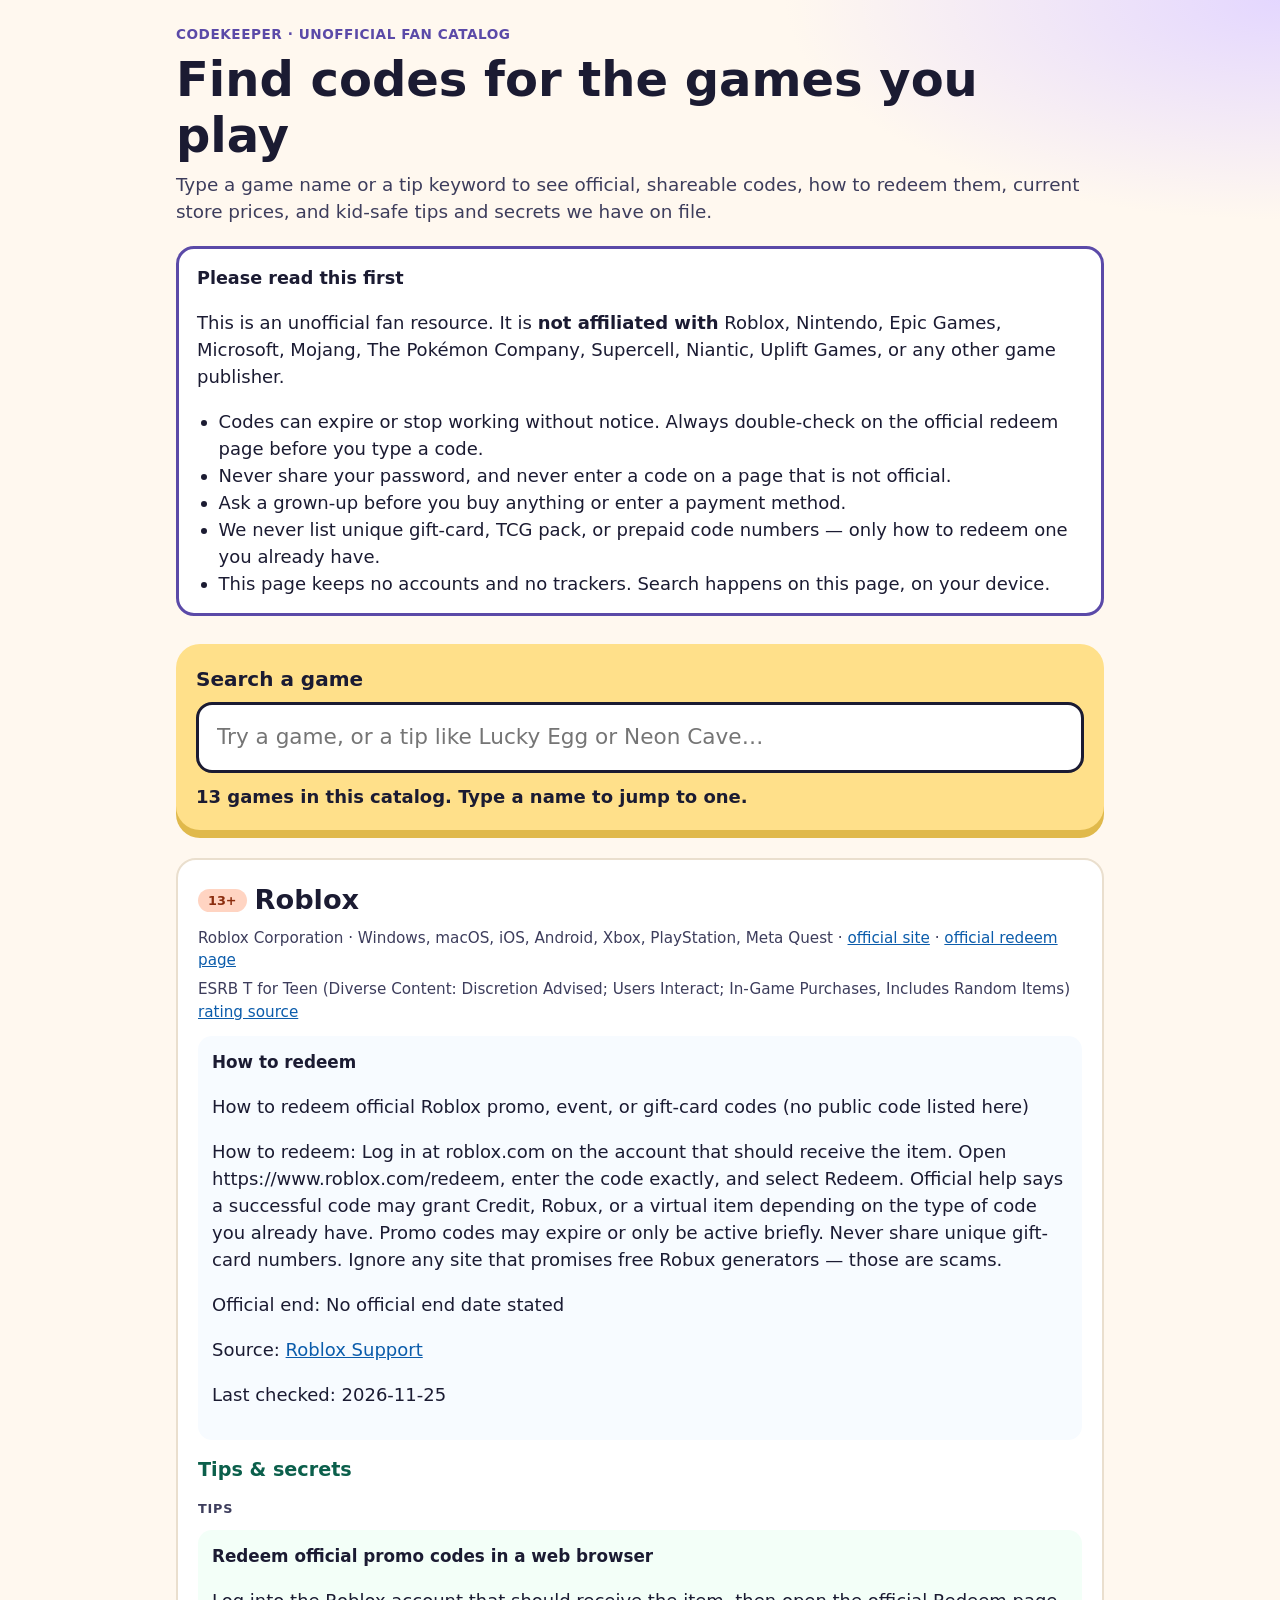
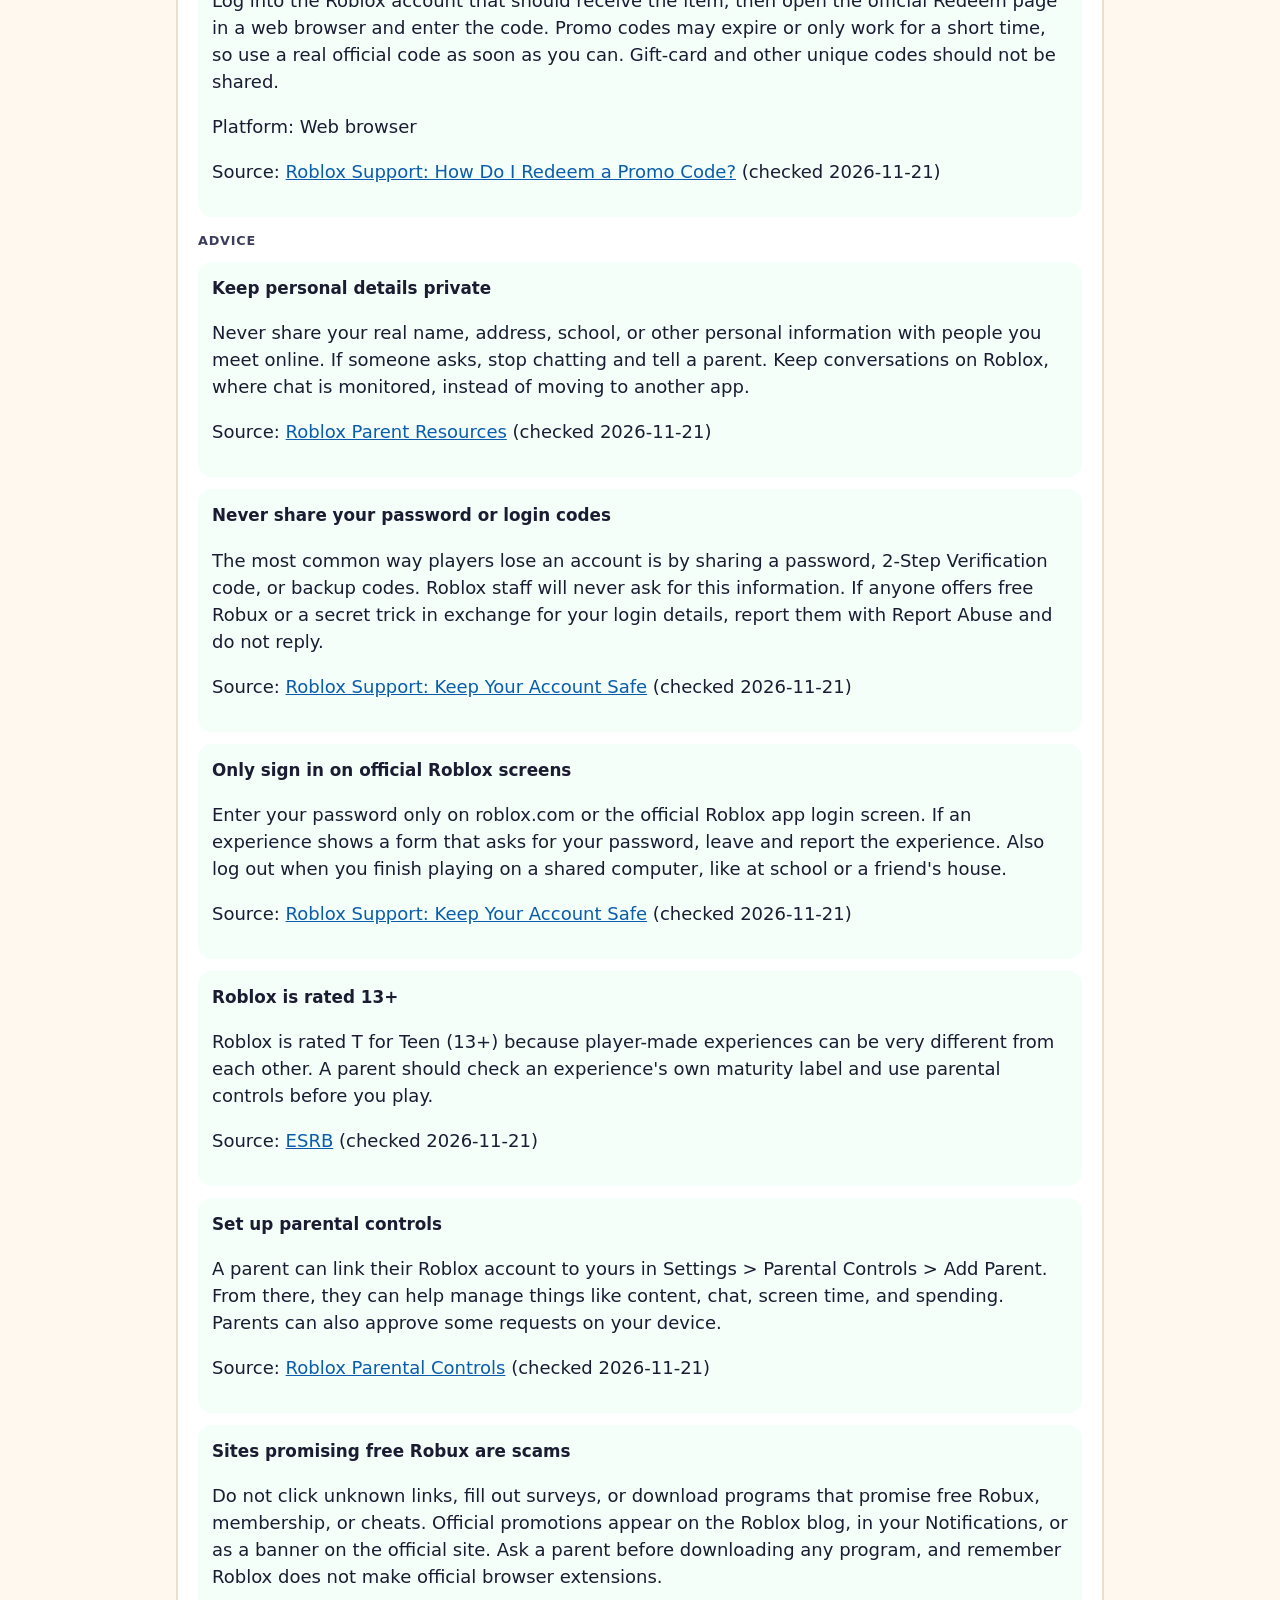
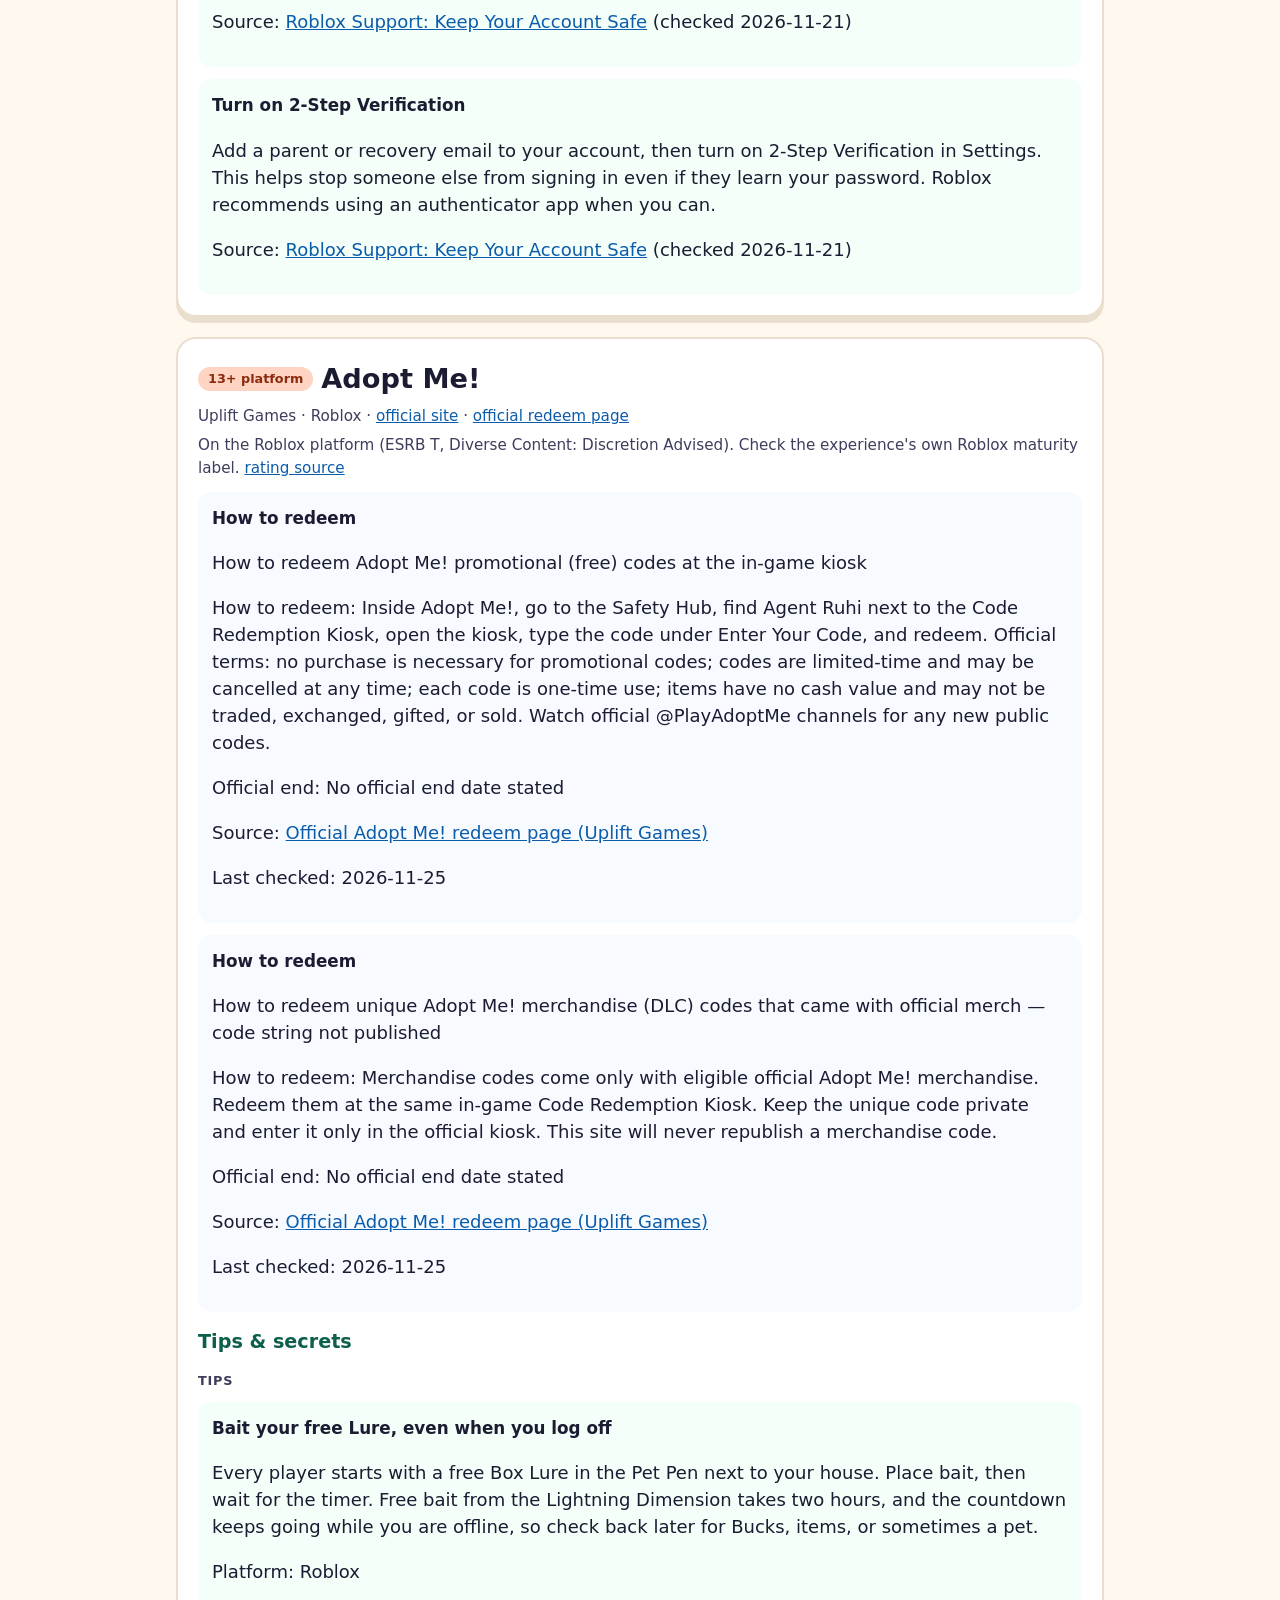
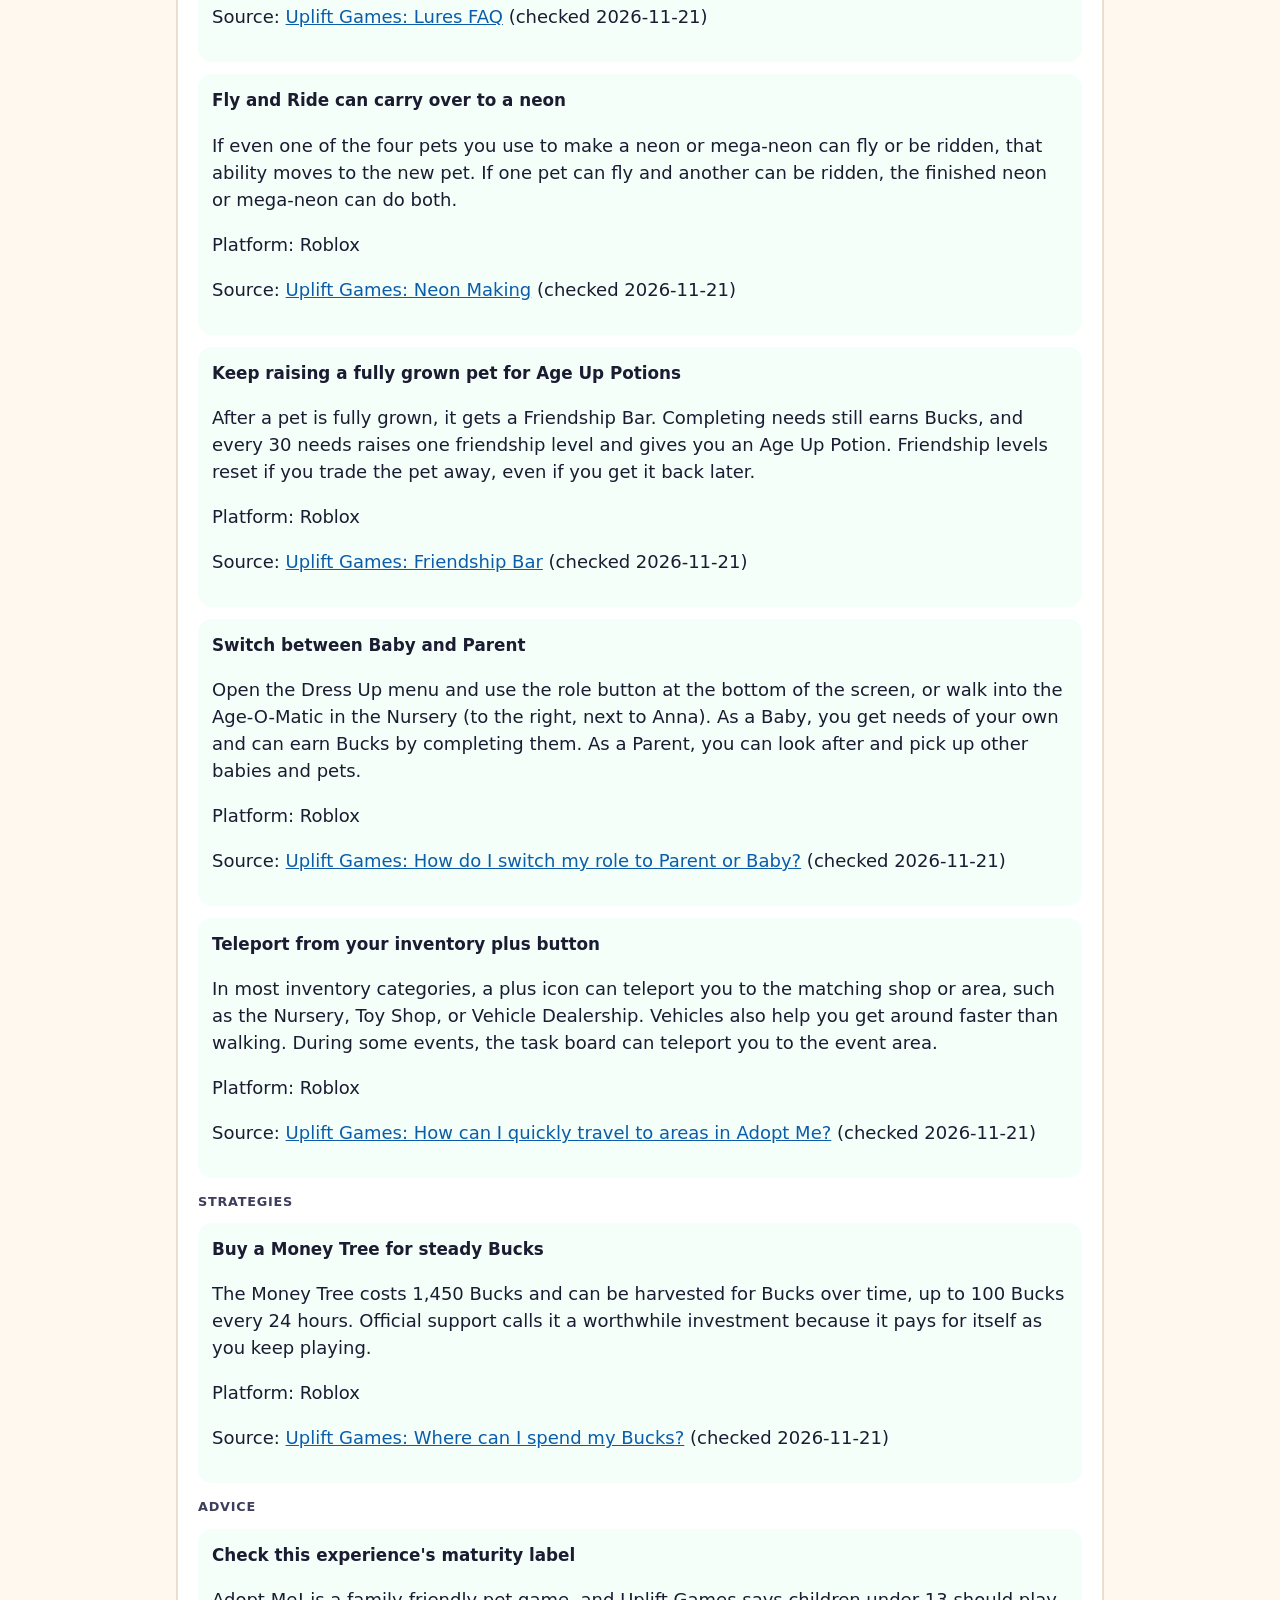
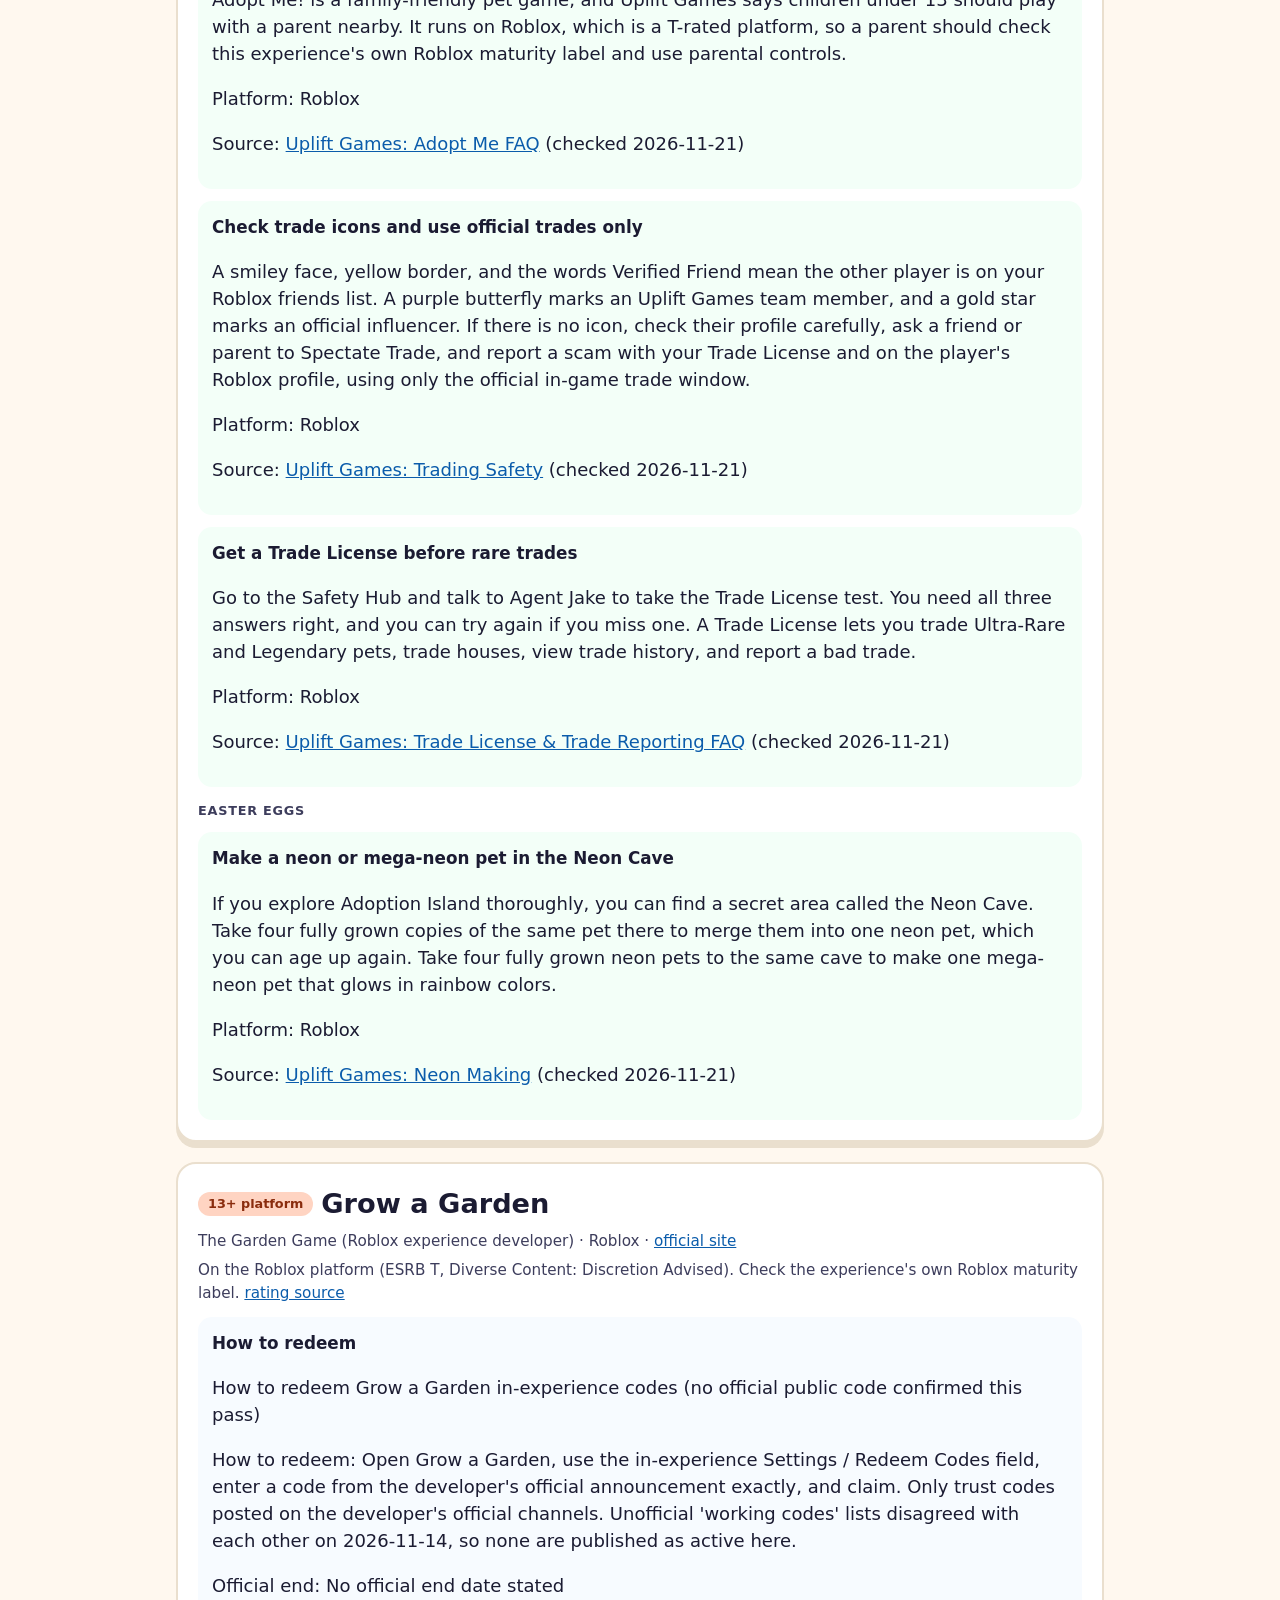
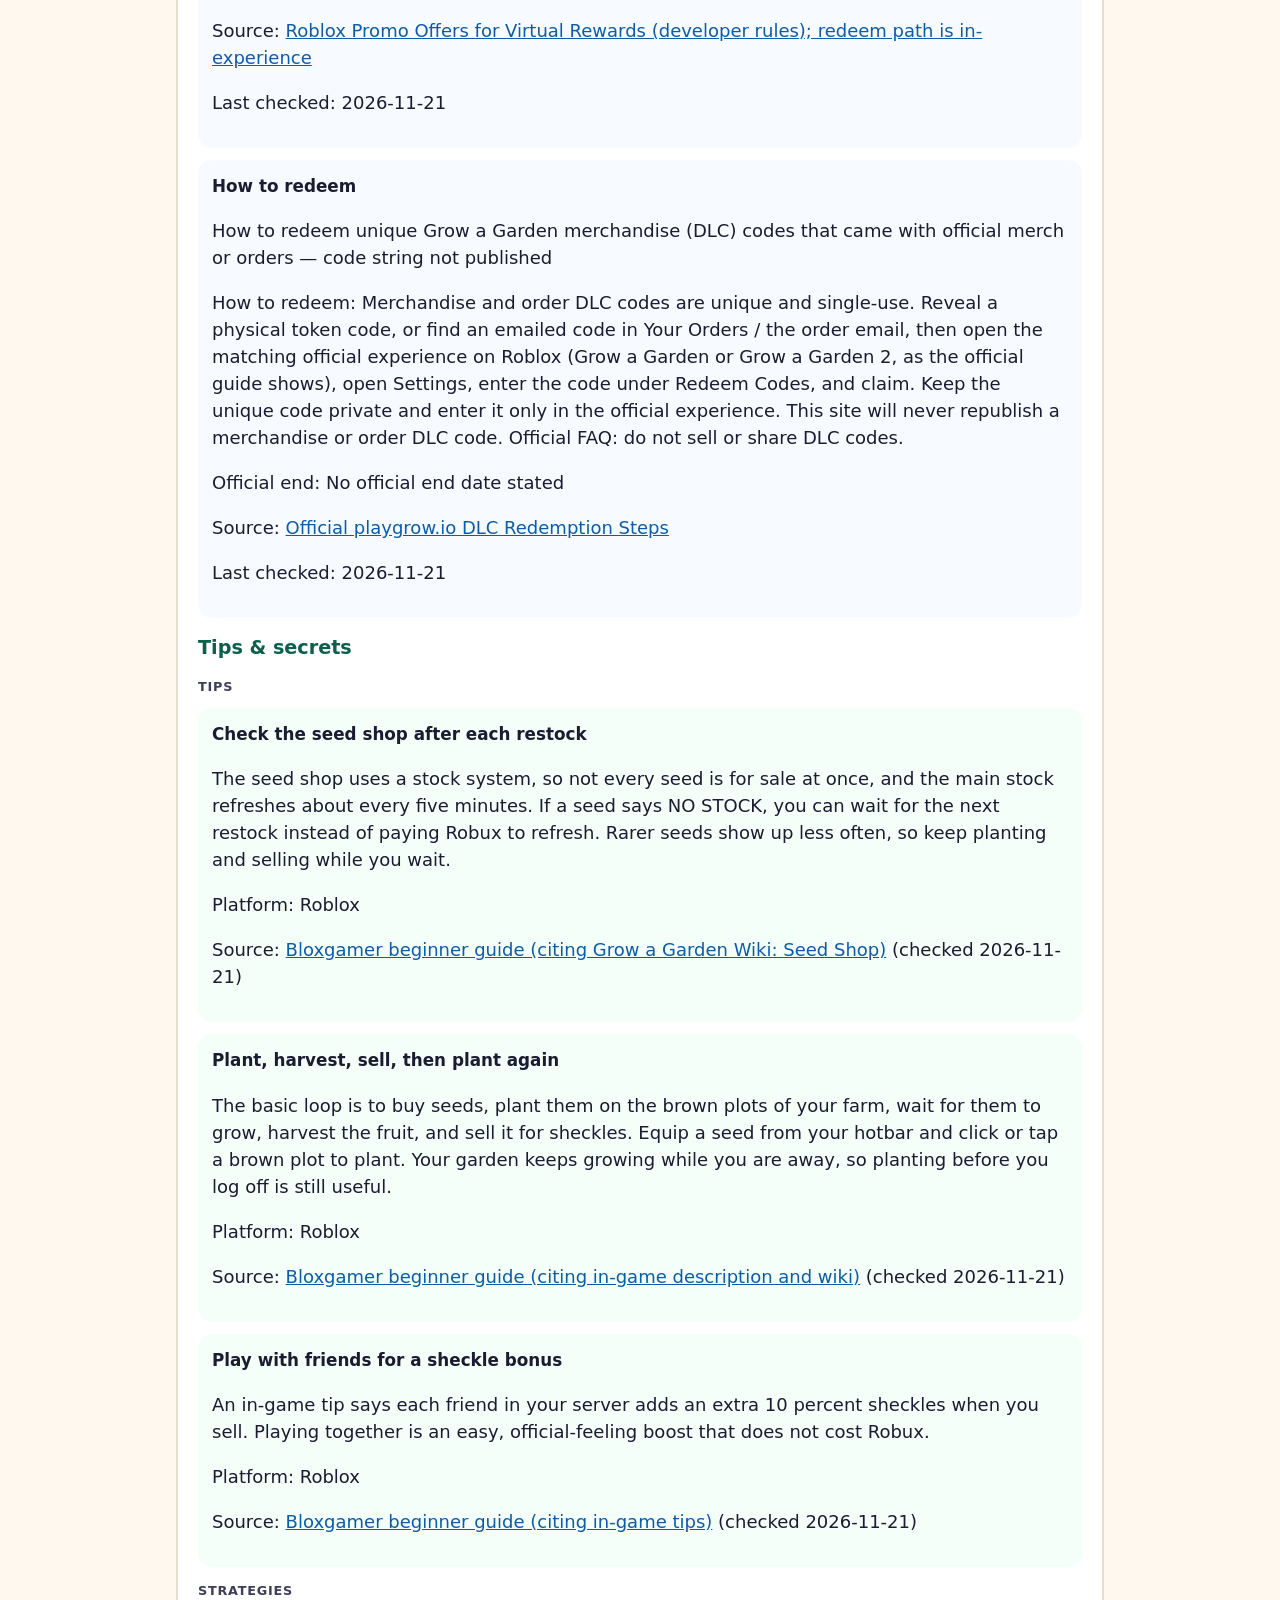
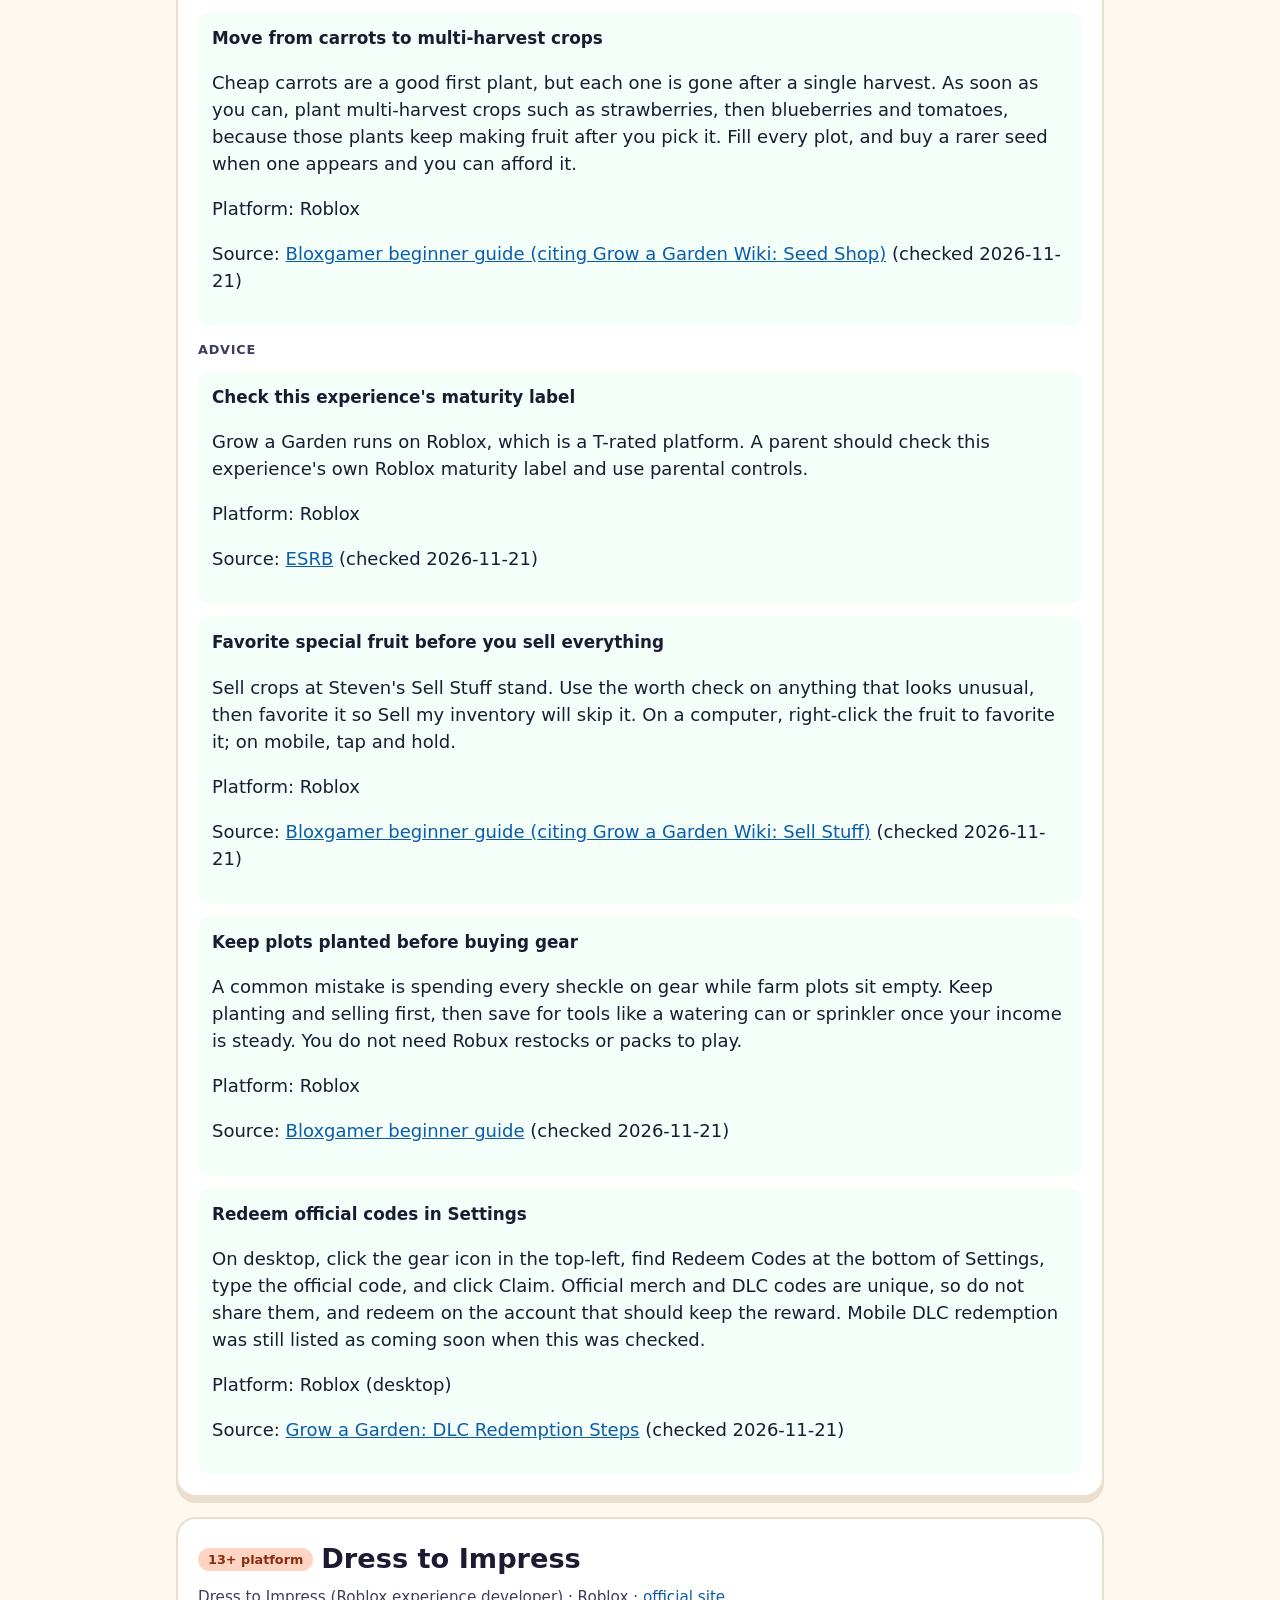
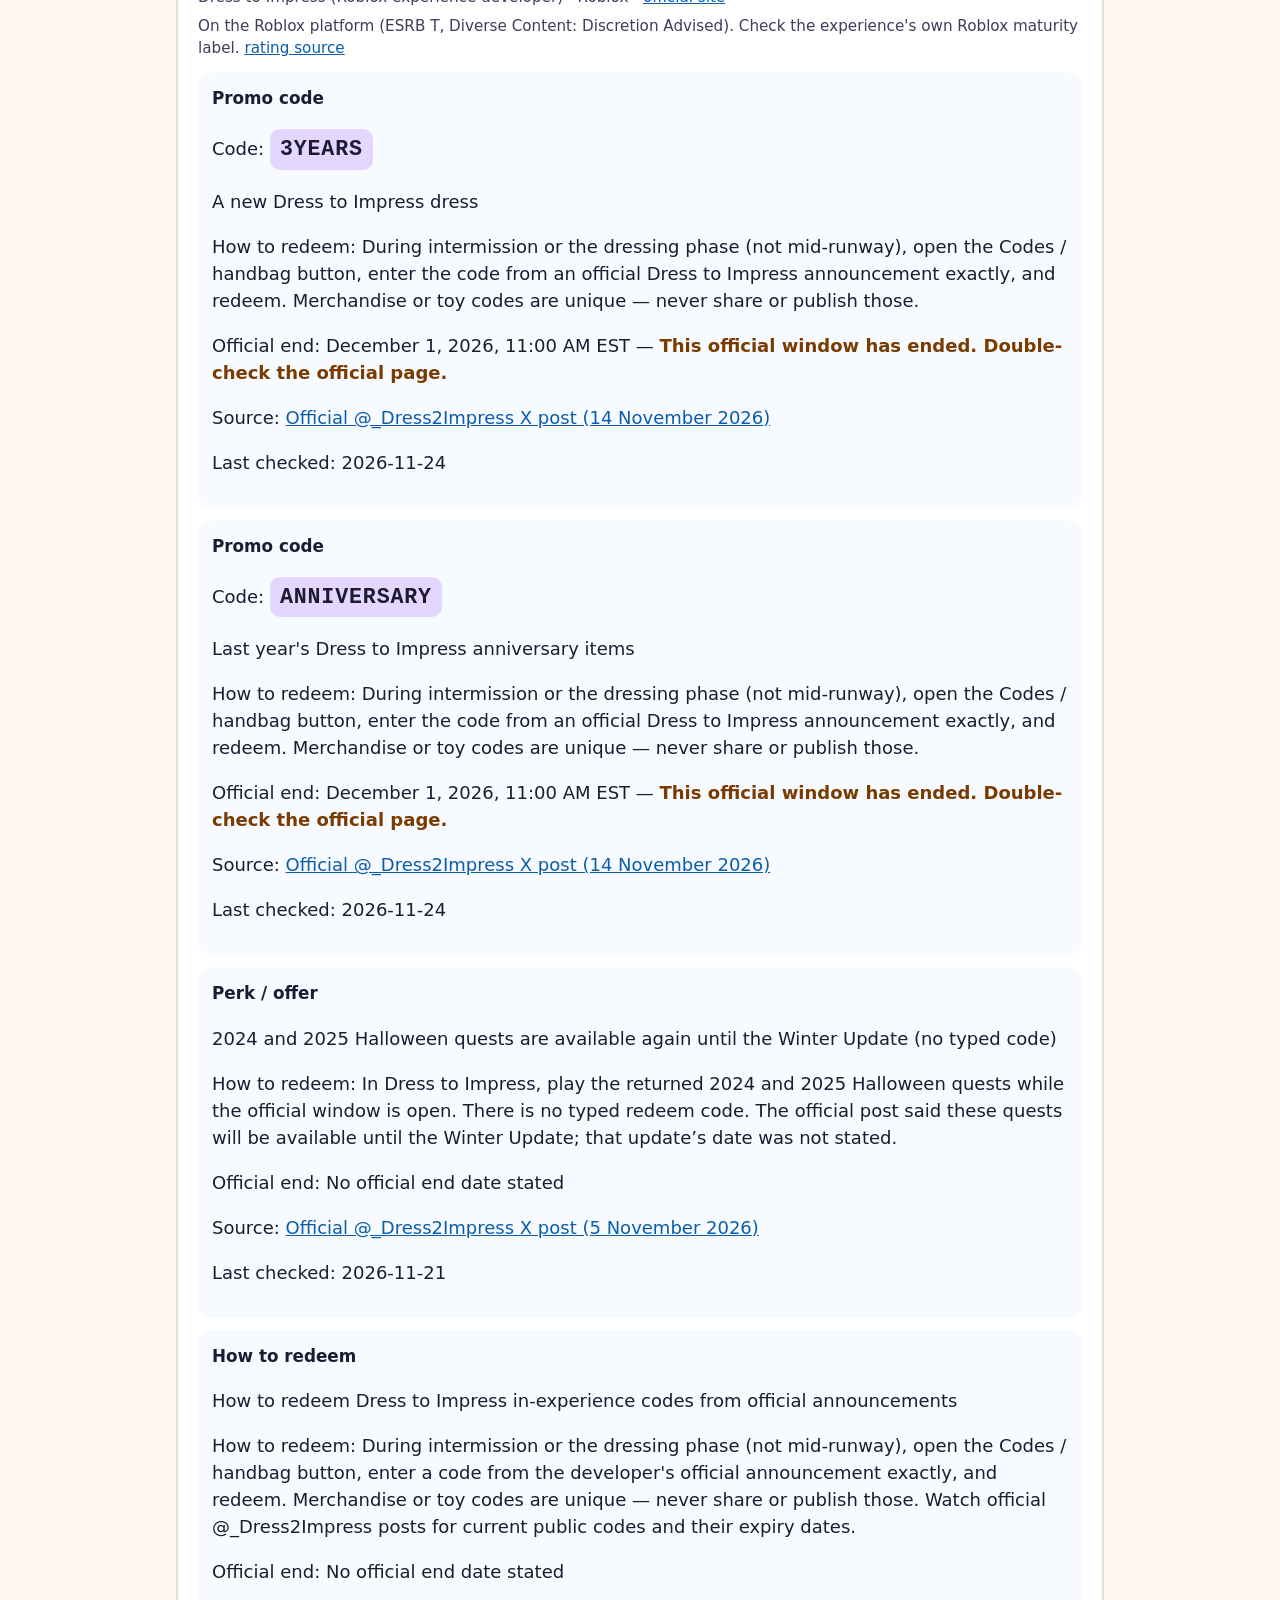
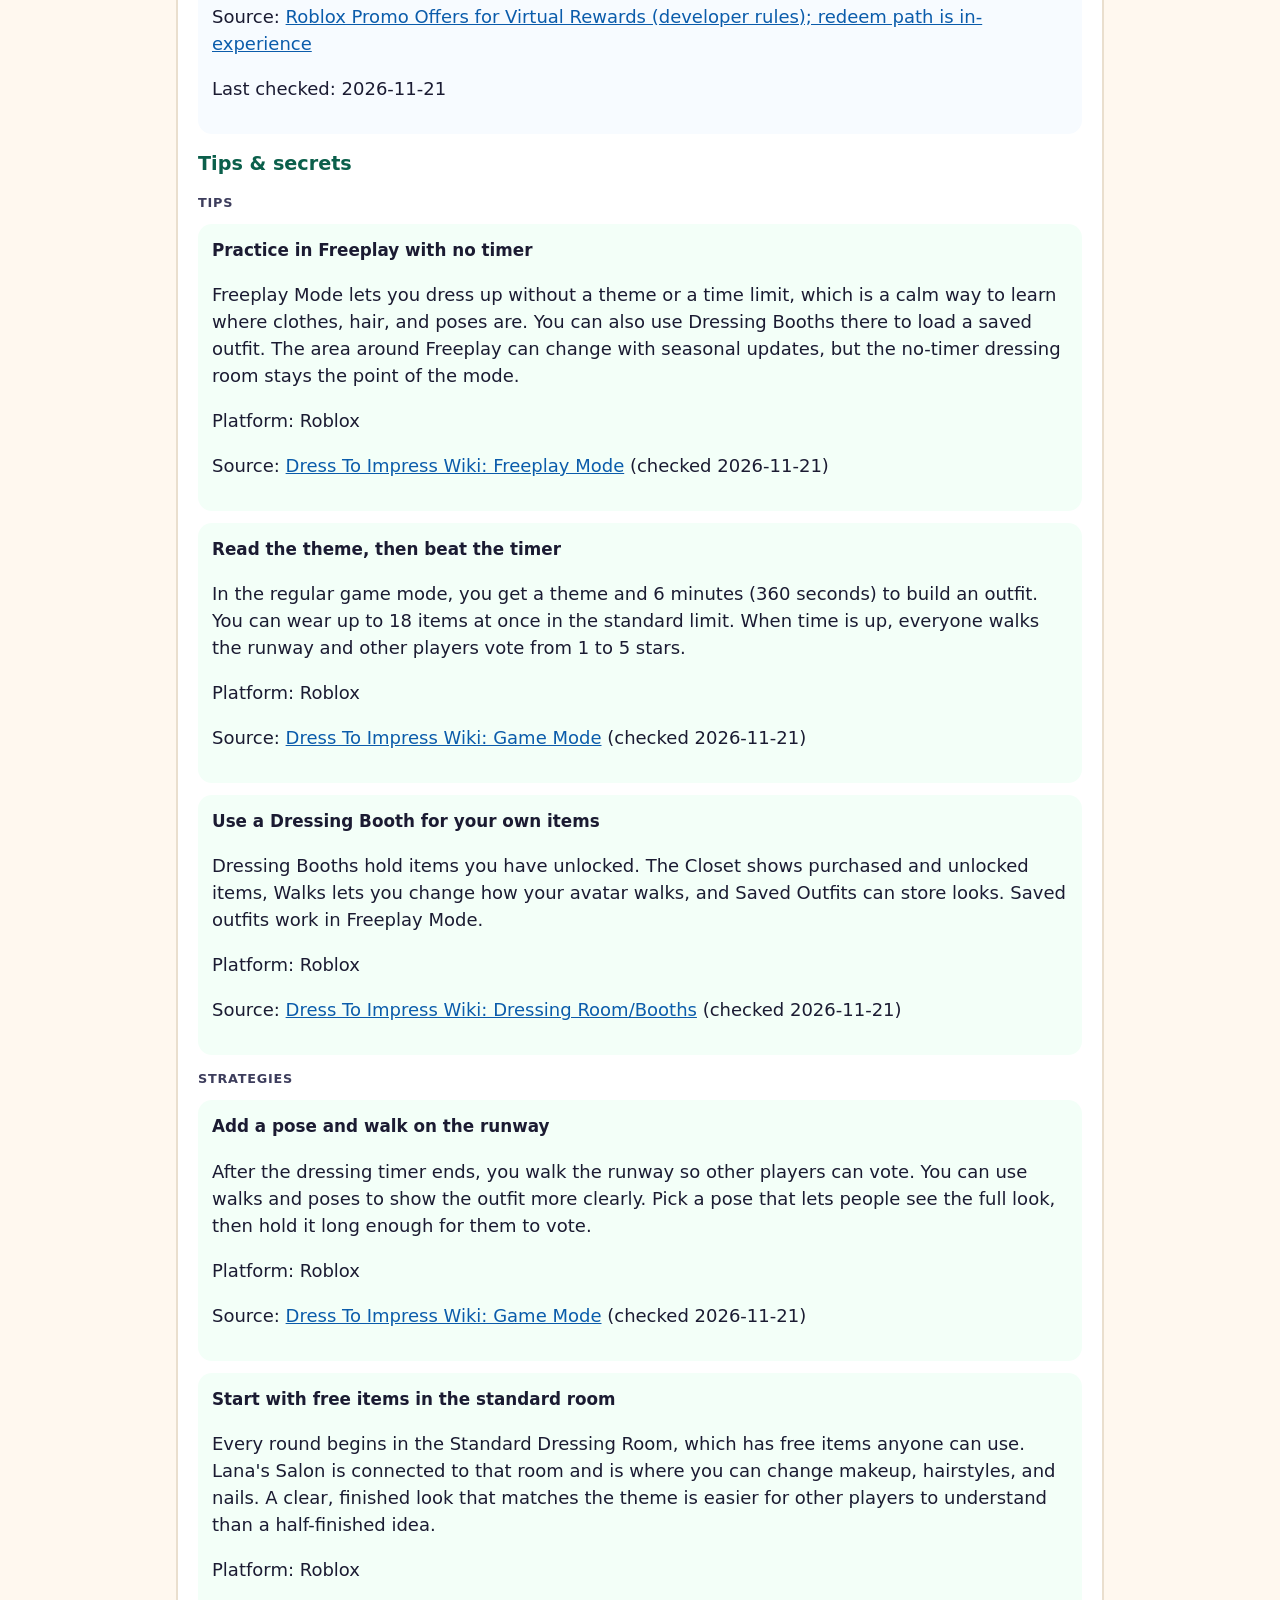
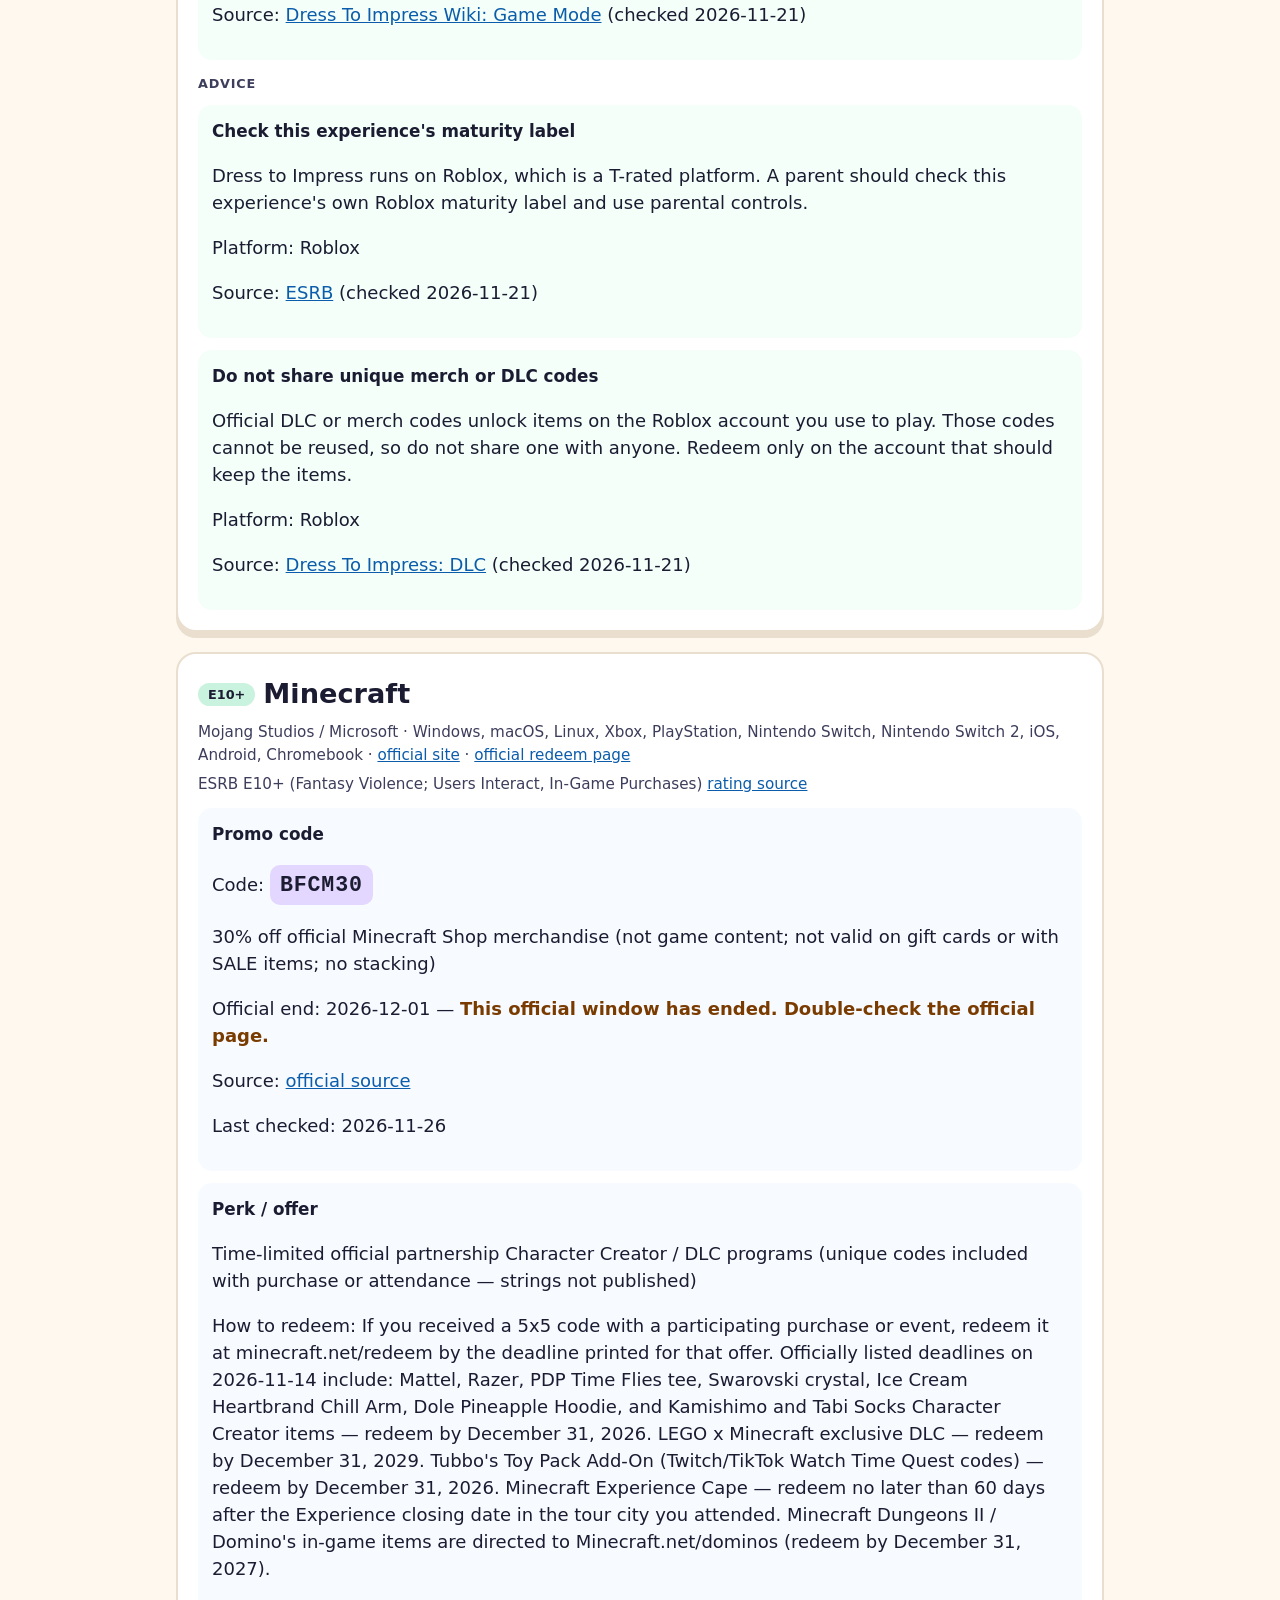
==== commit a717112c: "Daily update 2026-11-26: Brawl Stars Supercell Black Friday entry, recheck Pokemon/Minecraft" ====
--- a/codekeeper-search.html
+++ b/codekeeper-search.html
@@ -134,7 +134,7 @@
       <p>This page does not collect personal information. A later version with accounts or email alerts would need a reviewed privacy policy first.</p>
     </footer>
   </div>
-  <script id="catalog" type="application/json">{"generated_at":"2026-11-25 12:59:06 UTC","disclaimer":"Unofficial fan resource. Not affiliated with Roblox, Epic Games, Nintendo, The Pokémon Company, Microsoft, Mojang, Supercell, Niantic, or other publishers. Codes expire and can be cancelled. Always confirm on the official redeem page before entering anything. This site does not collect personal information.","games":[{"id":1,"name":"Roblox","slug":"roblox","aliases":"Roblox platform, Roblox promo codes","franchise_or_platform":"Roblox (platform)","publisher":"Roblox Corporation","platforms":"Windows, macOS, iOS, Android, Xbox, PlayStation, Meta Quest","age_rating":"ESRB T for Teen (Diverse Content: Discretion Advised; Users Interact; In-Game Purchases, Includes Random Items)","age_rating_source_url":"https://www.esrb.org/blog/what-parents-need-to-know-about-roblox-2/","audience_label":"13+","kid_priority":"mvp","official_site":"https://www.roblox.com","official_redeem_url":"https://www.roblox.com/redeem","notes":"The Roblox platform is rated T because user-created experiences vary widely. Use parental controls. Official promo codes are redeemed at roblox.com/redeem in a web browser (not typically in the regular app). Promo codes may expire or only be active briefly. Sites promising free Robux via generators are scams. Do not scrape roblox.com; watch official channels only. Never auto-redeem.","sort_priority":10},{"id":2,"name":"Adopt Me!","slug":"adopt-me","aliases":"Adopt Me, playadopt.me, Uplift Games Adopt Me","franchise_or_platform":"Roblox experience","publisher":"Uplift Games","platforms":"Roblox","age_rating":"On the Roblox platform (ESRB T, Diverse Content: Discretion Advised). Check the experience's own Roblox maturity label.","age_rating_source_url":"https://www.esrb.org/blog/what-parents-need-to-know-about-roblox-2/","audience_label":"13+ platform","kid_priority":"mvp","official_site":"https://www.playadopt.me/","official_redeem_url":"https://www.playadopt.me/redeem","notes":"In-experience codes are entered at the Code Redemption Kiosk in the Safety Hub (next to Agent Ruhi). Merchandise/DLC codes included with official merch are unique and single-use — this catalog never republishes those strings. Watch only official Uplift / @PlayAdoptMe channels. Do not scrape the Roblox experience.","sort_priority":20},{"id":3,"name":"Grow a Garden","slug":"grow-a-garden","aliases":"GaG, Grow a Garden Roblox","franchise_or_platform":"Roblox experience","publisher":"The Garden Game (Roblox experience developer)","platforms":"Roblox","age_rating":"On the Roblox platform (ESRB T, Diverse Content: Discretion Advised). Check the experience's own Roblox maturity label.","age_rating_source_url":"https://www.esrb.org/blog/what-parents-need-to-know-about-roblox-2/","audience_label":"13+ platform","kid_priority":"mvp","official_site":"https://playgrow.io/","official_redeem_url":null,"notes":"In-experience redeem box is typically in Settings. Official channels: @GrowaGardenRblx, playgrow.io, and the official experience page. playgrow.io currently points Play the Game at Grow a Garden 2, a separate experience. Official code tweets often do not name which game. No original-game public code was confirmed as still live on 2026-11-19. Do not scrape the experience. Never auto-redeem.","sort_priority":30},{"id":4,"name":"Dress to Impress","slug":"dress-to-impress","aliases":"DTI, Dress To Impress Roblox","franchise_or_platform":"Roblox experience","publisher":"Dress to Impress (Roblox experience developer)","platforms":"Roblox","age_rating":"On the Roblox platform (ESRB T, Diverse Content: Discretion Advised). Check the experience's own Roblox maturity label.","age_rating_source_url":"https://www.esrb.org/blog/what-parents-need-to-know-about-roblox-2/","audience_label":"13+ platform","kid_priority":"mvp","official_site":"https://playdresstoimpress.com/","official_redeem_url":null,"notes":"In-experience codes are typically entered via the Codes / handbag button during intermission or dressing (not mid-runway). Official channels: @_Dress2Impress and playdresstoimpress.com. Verified live anniversary codes from the official 14 November 2026 post are stored as active (expire 1 December 2026, 11 AM EST). Merchandise codes are unique and are never republished here. Do not scrape the experience. Never auto-redeem.","sort_priority":40},{"id":5,"name":"Minecraft","slug":"minecraft","aliases":"Minecraft Java, Minecraft Bedrock, Minecraft Java & Bedrock Edition, MC","franchise_or_platform":"Minecraft","publisher":"Mojang Studios / Microsoft","platforms":"Windows, macOS, Linux, Xbox, PlayStation, Nintendo Switch, Nintendo Switch 2, iOS, Android, Chromebook","age_rating":"ESRB E10+ (Fantasy Violence; Users Interact, In-Game Purchases)","age_rating_source_url":"https://www.esrb.org/ratings/39546/minecraft/","audience_label":"E10+","kid_priority":"mvp","official_site":"https://www.minecraft.net","official_redeem_url":"https://www.minecraft.net/en-us/redeem","notes":"Most Minecraft redeem codes are unique 25-digit (5x5) codes tied to a gift card, purchase, or event attendance. This catalog explains how to redeem them and lists official program deadlines, but never republishes unique code strings. A Microsoft account is required. Codes can be used once. Some older Java-only or region-specific codes have limits.","sort_priority":50},{"id":6,"name":"Pokémon Pokopia","slug":"pokemon-pokopia","aliases":"Pokopia, Pokemon Pokopia","franchise_or_platform":"Pokémon","publisher":"The Pokémon Company / Nintendo","platforms":"Nintendo Switch 2","age_rating":"ESRB E for Everyone (Users Interact, In-Game Purchases)","age_rating_source_url":"https://www.esrb.org/ratings/41026/pokemon-pokopia/","audience_label":"E","kid_priority":"mvp","official_site":"https://www.pokemon.com/us/news/get-stylish-and-cozy-furniture-sets-as-pokemon-pokopia-mystery-gifts","official_redeem_url":null,"notes":"Life simulation, released March 5, 2026, Switch 2 exclusive. Mystery Gifts are claimed at a Pokémon Center PC: Get Items > Mystery Gifts > Get with Code/Password.","sort_priority":60},{"id":7,"name":"Pokémon Legends: Z-A","slug":"pokemon-legends-z-a","aliases":"Pokémon Legends ZA, Pokemon Legends Z-A, Legends Z-A, Z-A","franchise_or_platform":"Pokémon","publisher":"The Pokémon Company / Nintendo / GAME FREAK","platforms":"Nintendo Switch, Nintendo Switch 2","age_rating":"ESRB E10+ (Fantasy Violence; In-Game Purchases)","age_rating_source_url":"https://www.esrb.org/ratings/40484/pokemon-legends-z-a/","audience_label":"E10+","kid_priority":"mvp","official_site":"https://www.pokemon.com/us/news/get-shiny-xerneas-in-pokemon-legends-z-a-via-mystery-gift","official_redeem_url":null,"notes":"Action RPG, released October 16, 2025. Mystery Gifts: main menu > Link Play > Mystery Gift > Get with Code/Password. Save after redeeming.","sort_priority":70},{"id":8,"name":"Pokémon Scarlet and Violet","slug":"pokemon-scarlet-violet","aliases":"Pokémon Scarlet, Pokémon Violet, Pokemon Scarlet, Pokemon Violet, SV, Paldea","franchise_or_platform":"Pokémon","publisher":"The Pokémon Company / Nintendo / GAME FREAK","platforms":"Nintendo Switch, Nintendo Switch 2","age_rating":"ESRB E (confirm on the official product page; not independently re-opened on an ESRB title page this pass)","age_rating_source_url":"https://www.nintendo.com/us/store/products/pokemon-scarlet-switch/","audience_label":"E","kid_priority":"mvp","official_site":"https://scarletviolet.pokemon.com","official_redeem_url":null,"notes":"Mystery Gift unlocks after reaching the first Pokémon Center: X > Poké Portal > Mystery Gift > Get with Code/Password, or Get via Internet. No shareable serial code was found on an official pokemon.com page on 2026-11-14, so none are published as active. Fan-site lists were not used as proof.","sort_priority":80},{"id":9,"name":"Pokémon GO","slug":"pokemon-go","aliases":"Pokemon GO, Pokémon Go, Pogo","franchise_or_platform":"Pokémon","publisher":"Niantic / The Pokémon Company","platforms":"iOS, Android","age_rating":"See the official App Store / Google Play listing (not independently re-confirmed on an ESRB title page this pass).","age_rating_source_url":"https://www.pokemongolive.com/redeem","audience_label":null,"kid_priority":"mvp","official_site":"https://pokemongolive.com","official_redeem_url":"https://www.pokemongolive.com/redeem","notes":"Offer and gift-card codes are redeemed while signed in at the official Code Redemption page. Gift-card codes are unique and are never republished here. No official public offer code was listed on the official redeem page when it was opened on 2026-11-14.","sort_priority":90},{"id":10,"name":"Pokémon TCG Live","slug":"pokemon-tcg-live","aliases":"Pokemon TCG Live, TCG Live, Pokémon Trading Card Game Live","franchise_or_platform":"Pokémon","publisher":"The Pokémon Company","platforms":"Windows, iOS, Android","age_rating":"See official store listings (not independently re-confirmed on an ESRB title page this pass).","age_rating_source_url":"https://support.pokemon.com/hc/en-us/articles/6488400519444-Code-Card-Redemption-FAQ","audience_label":null,"kid_priority":"mvp","official_site":"https://www.pokemon.com","official_redeem_url":"https://redeem.tcg.pokemon.com/en-us/","notes":"Pack and product code cards are unique, single-use entitlements. This catalog only explains how to redeem them and never republishes a unique TCG code.","sort_priority":100},{"id":11,"name":"Fortnite","slug":"fortnite","aliases":"Fortnite Battle Royale, Fortnite Creative, LEGO Fortnite, FN","franchise_or_platform":"Epic Games / Fortnite","publisher":"Epic Games","platforms":"Windows, PlayStation, Xbox, Nintendo Switch, Nintendo Switch 2, iOS, Android","age_rating":"ESRB T for Teen (Animated Blood, Lyrics, Suggestive Themes, Violence; Users Interact, In-Game Purchases)","age_rating_source_url":"https://www.esrb.org/ratings/41678/fortnite-battle-royale/","audience_label":"13+","kid_priority":"age-gated","official_site":"https://www.fortnite.com","official_redeem_url":"https://store.epicgames.com/en-US/redeem","notes":"Rated T — labeled 13+, not a young-kids default. Creator codes support a creator on eligible purchases; they do not give the player free V-Bucks or skins. A player's Support-A-Creator selection lasts 14 days (then can be re-entered); that is not the code expiring. Epic Terms restrict bot automation of licensed products — never auto-redeem or scrape the Epic Store or Fortnite client. Watch official Fortnite/Epic news only. No official public redeem-code list was found on 2026-11-14.","sort_priority":110},{"id":12,"name":"Animal Crossing: New Horizons","slug":"animal-crossing-new-horizons","aliases":"ACNH, Animal Crossing, New Horizons, Animal Crossing Switch 2 Edition","franchise_or_platform":"Nintendo / Animal Crossing","publisher":"Nintendo","platforms":"Nintendo Switch, Nintendo Switch 2","age_rating":"ESRB E (Comic Mischief, Mild Fantasy Violence; Users Interact, In-Game Purchases)","age_rating_source_url":"https://www.nintendo.com/us/store/products/animal-crossing-new-horizons-switch/","audience_label":"E","kid_priority":"mvp","official_site":"https://animalcrossing.nintendo.com","official_redeem_url":"https://www.nintendo.com/us/online/nintendo-switch-online/special-offers/","notes":"Shareable typed promo codes are uncommon. Official Nintendo Switch Online Special Offers include in-game item bonuses for members. Unique eShop voucher or gift-card codes are never republished.","sort_priority":120},{"id":13,"name":"Brawl Stars","slug":"brawl-stars","aliases":"BrawlStars, Supercell Brawl Stars","franchise_or_platform":"Supercell","publisher":"Supercell","platforms":"iOS, Android","age_rating":"Google Play: Everyone 10+ (Fantasy Violence, Crude Humor; Users Interact, In-Game Purchases, Includes Random Items). An ESRB.org title page was not successfully opened in the planning research.","age_rating_source_url":"https://play.google.com/store/apps/details?id=com.supercell.brawlstars&hl=en_US","audience_label":"E10+","kid_priority":"mvp","official_site":"https://store.supercell.com/brawlstars","official_redeem_url":"https://store.supercell.com/brawlstars","notes":"Official Supercell Store is the redeem channel. The exact in-page 'Redeem a Store Code' control was not confirmed first-hand in this pass, so no store-code strings are published as active. Gift-card codes are unique and are never republished. Includes random-item purchases — not a gambling promo, but called out for parents.","sort_priority":130}],"codes":[{"id":1,"game_id":1,"game_name":"Roblox","game_slug":"roblox","type":"how_to_only","code_text":null,"reward":"How to redeem official Roblox promo, event, or gift-card codes (no public code listed here)","platforms":"Web browser (roblox.com/redeem). The regular Roblox app and most consoles cannot redeem platform codes.","region_lock":"unspecified — not stated by official source","status":"active","start_date":null,"expiry_date":null,"source_url":"https://en.help.roblox.com/hc/en-us/articles/360029650831-How-Do-I-Redeem-a-Promo-Code","source_name":"Roblox Support","date_checked":"2026-11-25","redeem_instructions":"Log in at roblox.com on the account that should receive the item. Open https://www.roblox.com/redeem, enter the code exactly, and select Redeem. Official help says a successful code may grant Credit, Robux, or a virtual item depending on the type of code you already have. Promo codes may expire or only be active briefly. Never share unique gift-card numbers. Ignore any site that promises free Robux generators — those are scams.","notes":"Official pages still do not publish a shareable platform-wide promo-code list. Rechecked 2026-11-21: official Roblox help still explains how to redeem but names no current public promo string, and no official @Roblox post in 2026 was found announcing a live public promo code (search covered promo / promocode / redeem / SPIDERCOLA). Never share unique gift-card numbers. Sites promising free Robux generators are scams.","expiry_at":null,"expiry_label":"No official end date stated"},{"id":3,"game_id":2,"game_name":"Adopt Me!","game_slug":"adopt-me","type":"how_to_only","code_text":null,"reward":"How to redeem Adopt Me! promotional (free) codes at the in-game kiosk","platforms":"Roblox — Adopt Me! experience","region_lock":"unspecified — not stated by official source","status":"active","start_date":null,"expiry_date":null,"source_url":"https://www.playadopt.me/redeem","source_name":"Official Adopt Me! redeem page (Uplift Games)","date_checked":"2026-11-25","redeem_instructions":"Inside Adopt Me!, go to the Safety Hub, find Agent Ruhi next to the Code Redemption Kiosk, open the kiosk, type the code under Enter Your Code, and redeem. Official terms: no purchase is necessary for promotional codes; codes are limited-time and may be cancelled at any time; each code is one-time use; items have no cash value and may not be traded, exchanged, gifted, or sold. Watch official @PlayAdoptMe channels for any new public codes.","notes":"The official redeem page documents the kiosk and rules but does not list a current public code string. Rechecked 2026-11-21: latest official news (Quality of Life Improvements, 20 November 2026) and official @PlayAdoptMe posts since June listed no still-open official window for a current public code.","expiry_at":null,"expiry_label":"No official end date stated"},{"id":4,"game_id":2,"game_name":"Adopt Me!","game_slug":"adopt-me","type":"how_to_only","code_text":null,"reward":"How to redeem unique Adopt Me! merchandise (DLC) codes that came with official merch — code string not published","platforms":"Roblox — Adopt Me! experience","region_lock":"unspecified — not stated by official source","status":"active","start_date":null,"expiry_date":null,"source_url":"https://www.playadopt.me/redeem","source_name":"Official Adopt Me! redeem page (Uplift Games)","date_checked":"2026-11-25","redeem_instructions":"Merchandise codes come only with eligible official Adopt Me! merchandise. Redeem them at the same in-game Code Redemption Kiosk. Keep the unique code private and enter it only in the official kiosk. This site will never republish a merchandise code.","notes":"is_single_use_unique=1 and code_text is empty, by design. Rechecked 2026-11-21; merch/DLC strings are still never republished.","expiry_at":null,"expiry_label":"No official end date stated"},{"id":5,"game_id":3,"game_name":"Grow a Garden","game_slug":"grow-a-garden","type":"how_to_only","code_text":null,"reward":"How to redeem Grow a Garden in-experience codes (no official public code confirmed this pass)","platforms":"Roblox — Grow a Garden experience","region_lock":"unspecified — not stated by official source","status":"active","start_date":null,"expiry_date":null,"source_url":"https://en.help.roblox.com/hc/en-us/articles/10549651908244-Promo-Offers-for-Virtual-Rewards","source_name":"Roblox Promo Offers for Virtual Rewards (developer rules); redeem path is in-experience","date_checked":"2026-11-21","redeem_instructions":"Open Grow a Garden, use the in-experience Settings / Redeem Codes field, enter a code from the developer's official announcement exactly, and claim. Only trust codes posted on the developer's official channels. Unofficial 'working codes' lists disagreed with each other on 2026-11-14, so none are published as active here.","notes":"Official @GrowaGardenRblx posts and the official experience / playgrow.io pages were opened on 2026-11-21. No current official public code for the original game was confirmed as still live. Older official codes remain stored as unverified until they are reconfirmed. Grow a Garden 2 is a separate experience. Official merch/DLC codes are unique and are never republished here.","expiry_at":null,"expiry_label":"No official end date stated"},{"id":35,"game_id":3,"game_name":"Grow a Garden","game_slug":"grow-a-garden","type":"how_to_only","code_text":null,"reward":"How to redeem unique Grow a Garden merchandise (DLC) codes that came with official merch or orders — code string not published","platforms":"Roblox — Grow a Garden or Grow a Garden 2, as named on the official DLC guide","region_lock":"unspecified — not stated by official source","status":"active","start_date":null,"expiry_date":null,"source_url":"https://playgrow.io/pages/dlc-redemption-steps","source_name":"Official playgrow.io DLC Redemption Steps","date_checked":"2026-11-21","redeem_instructions":"Merchandise and order DLC codes are unique and single-use. Reveal a physical token code, or find an emailed code in Your Orders / the order email, then open the matching official experience on Roblox (Grow a Garden or Grow a Garden 2, as the official guide shows), open Settings, enter the code under Redeem Codes, and claim. Keep the unique code private and enter it only in the official experience. This site will never republish a merchandise or order DLC code. Official FAQ: do not sell or share DLC codes.","notes":"is_single_use_unique=1 and code_text is empty, by design. Official guide checked 2026-11-21. playgrow.io currently also documents redemption for Grow a Garden 2, a separate experience.","expiry_at":null,"expiry_label":"No official end date stated"},{"id":21,"game_id":4,"game_name":"Dress to Impress","game_slug":"dress-to-impress","type":"promo_redeem","code_text":"3YEARS","reward":"A new Dress to Impress dress","platforms":"Roblox — Dress to Impress experience","region_lock":"unspecified — not stated by official source","status":"active","start_date":"2026-11-14","expiry_date":"2026-12-01","source_url":"https://x.com/_Dress2Impress/status/2121678165781418392","source_name":"Official @_Dress2Impress X post (14 November 2026)","date_checked":"2026-11-24","redeem_instructions":"During intermission or the dressing phase (not mid-runway), open the Codes / handbag button, enter the code from an official Dress to Impress announcement exactly, and redeem. Merchandise or toy codes are unique — never share or publish those.","notes":"Official post (full text) says ANNIVERSARY and 3YEARS expire December 1st, 11 AM EST. expiry_date is stored as 2026-12-01 so the daily expire job will mark it expired the following calendar day. Region was not stated. Rechecked 2026-11-21: the official @_Dress2Impress post is still live and no later official post ended these codes. Rechecked 2026-11-24: official X blocked (403); community wiki and trackers still list it until 2026-12-01. Remains active per prior official post.","expiry_at":"2026-12-01T11:00:00-05:00","expiry_label":"December 1, 2026, 11:00 AM EST"},{"id":20,"game_id":4,"game_name":"Dress to Impress","game_slug":"dress-to-impress","type":"promo_redeem","code_text":"ANNIVERSARY","reward":"Last year's Dress to Impress anniversary items","platforms":"Roblox — Dress to Impress experience","region_lock":"unspecified — not stated by official source","status":"active","start_date":"2026-11-14","expiry_date":"2026-12-01","source_url":"https://x.com/_Dress2Impress/status/2121678165781418392","source_name":"Official @_Dress2Impress X post (14 November 2026)","date_checked":"2026-11-24","redeem_instructions":"During intermission or the dressing phase (not mid-runway), open the Codes / handbag button, enter the code from an official Dress to Impress announcement exactly, and redeem. Merchandise or toy codes are unique — never share or publish those.","notes":"Official post (full text) says ANNIVERSARY and 3YEARS expire December 1st, 11 AM EST. The same post also announced a 3X candy currency coupon that had to be activated by November 16, 2 PM EST; that perk is not a typed code and had already ended when this row was first added. Region was not stated. Rechecked 2026-11-21: the official @_Dress2Impress post is still live and no later official post ended these codes. Rechecked 2026-11-24: official X blocked (403); community wiki and trackers still list it until 2026-12-01. Remains active per prior official post.","expiry_at":"2026-12-01T11:00:00-05:00","expiry_label":"December 1, 2026, 11:00 AM EST"},{"id":34,"game_id":4,"game_name":"Dress to Impress","game_slug":"dress-to-impress","type":"perk","code_text":null,"reward":"2024 and 2025 Halloween quests are available again until the Winter Update (no typed code)","platforms":"Roblox — Dress to Impress experience","region_lock":"unspecified — not stated by official source","status":"active","start_date":"2026-11-05","expiry_date":null,"source_url":"https://x.com/_Dress2Impress/status/2118448667866923135","source_name":"Official @_Dress2Impress X post (5 November 2026)","date_checked":"2026-11-21","redeem_instructions":"In Dress to Impress, play the returned 2024 and 2025 Halloween quests while the official window is open. There is no typed redeem code. The official post said these quests will be available until the Winter Update; that update’s date was not stated.","notes":"Official announcement checked 2026-11-21. Later official posts (including the 14 November anniversary codes post) did not end this window. Expiry stays blank until an official Winter Update end date is published.","expiry_at":null,"expiry_label":"No official end date stated"},{"id":6,"game_id":4,"game_name":"Dress to Impress","game_slug":"dress-to-impress","type":"how_to_only","code_text":null,"reward":"How to redeem Dress to Impress in-experience codes from official announcements","platforms":"Roblox — Dress to Impress experience","region_lock":"unspecified — not stated by official source","status":"active","start_date":null,"expiry_date":null,"source_url":"https://en.help.roblox.com/hc/en-us/articles/10549651908244-Promo-Offers-for-Virtual-Rewards","source_name":"Roblox Promo Offers for Virtual Rewards (developer rules); redeem path is in-experience","date_checked":"2026-11-21","redeem_instructions":"During intermission or the dressing phase (not mid-runway), open the Codes / handbag button, enter a code from the developer's official announcement exactly, and redeem. Merchandise or toy codes are unique — never share or publish those. Watch official @_Dress2Impress posts for current public codes and their expiry dates.","notes":"Official @_Dress2Impress posts were opened first-hand on 2026-11-21. Verified live codes ANNIVERSARY and 3YEARS (expire 1 December 2026, 11 AM EST) are listed here. Official code RDC2026 was confirmed expired (ended 19 September 2026, 11 AM EST) and is stored as expired. Other official posts without a still-open window stay unverified until they are reconfirmed as still live. Merchandise codes are unique and are never republished here.","expiry_at":null,"expiry_label":"No official end date stated"},{"id":44,"game_id":5,"game_name":"Minecraft","game_slug":"minecraft","type":"promo_redeem","code_text":"BFCM30","reward":"30% off official Minecraft Shop merchandise (not game content; not valid on gift cards or with SALE items; no stacking)","platforms":"Web: shop.minecraft.net checkout","region_lock":"unspecified — not stated by official source","status":"active","start_date":"2026-11-16","expiry_date":"2026-12-01","source_url":"https://minecraftshop.com/pages/promotional-disclaimers","source_name":null,"date_checked":"2026-11-25","redeem_instructions":null,"notes":"Official Minecraft Shop promo terms: starts 11/16/26 12:00am EST, ends 12/1/26 11:59pm PST; cart must start from shop.minecraft.net. Physical merch shop — ask a parent before buying.","expiry_at":"2026-12-01T23:59:59-05:00","expiry_label":"2026-12-01"},{"id":8,"game_id":5,"game_name":"Minecraft","game_slug":"minecraft","type":"perk","code_text":null,"reward":"Time-limited official partnership Character Creator / DLC programs (unique codes included with purchase or attendance — strings not published)","platforms":"Varies by offer; official page lists Xbox and PC for some add-ons, with playable cross-platform after redemption where stated","region_lock":"unspecified — not stated by official source","status":"active","start_date":null,"expiry_date":"2026-12-31","source_url":"https://www.minecraft.net/en-us/redeem","source_name":"Official Minecraft redeem page","date_checked":"2026-11-24","redeem_instructions":"If you received a 5x5 code with a participating purchase or event, redeem it at minecraft.net/redeem by the deadline printed for that offer. Officially listed deadlines on 2026-11-14 include: Mattel, Razer, PDP Time Flies tee, Swarovski crystal, Ice Cream Heartbrand Chill Arm, Dole Pineapple Hoodie, and Kamishimo and Tabi Socks Character Creator items — redeem by December 31, 2026. LEGO x Minecraft exclusive DLC — redeem by December 31, 2029. Tubbo's Toy Pack Add-On (Twitch/TikTok Watch Time Quest codes) — redeem by December 31, 2026. Minecraft Experience Cape — redeem no later than 60 days after the Experience closing date in the tour city you attended. Minecraft Dungeons II / Domino's in-game items are directed to Minecraft.net/dominos (redeem by December 31, 2027).","notes":"These are official program windows, not a public shared code. Individual 5x5 strings are unique and are not stored.","expiry_at":"2026-12-31T23:59:59-05:00","expiry_label":"2026-12-31"},{"id":7,"game_id":5,"game_name":"Minecraft","game_slug":"minecraft","type":"how_to_only","code_text":null,"reward":"How to redeem Minecraft gift cards, prepaid cards, Minecoins, and promotional 5x5 codes","platforms":"Redeem on minecraft.net; content then available on the platforms the code supports","region_lock":"unspecified — not stated by official source","status":"active","start_date":null,"expiry_date":null,"source_url":"https://www.minecraft.net/en-us/redeem","source_name":"Official Minecraft redeem page","date_checked":"2026-11-24","redeem_instructions":"Go to https://www.minecraft.net/en-us/redeem, enter the 25-digit (5x5) code from your card, receipt, email, or event, sign in with the correct Microsoft account, and confirm. Codes can be used once. Double-check lookalike characters (O/0, I/1). If you are redeeming for a child account and see a safety message, see Minecraft Help for enabling a child account to redeem codes. Never post or share a unique code online.","notes":"Most codes on this page are unique entitlements, not public shareable codes.","expiry_at":null,"expiry_label":"No official end date stated"},{"id":9,"game_id":6,"game_name":"Pokémon Pokopia","game_slug":"pokemon-pokopia","type":"promo_redeem","code_text":"CELEBRATE30TH","reward":"Stylish shiny furniture set: 1 antique chest, 1 cute bed, 1 cute dresser, 1 stylish stool, 1 lace rug, and 1 tea set","platforms":"Nintendo Switch 2","region_lock":"unspecified — not stated by official source","status":"active","start_date":"2026-11-12","expiry_date":"2027-01-07","source_url":"https://www.pokemon.com/us/news/get-stylish-and-cozy-furniture-sets-as-pokemon-pokopia-mystery-gifts","source_name":"pokemon.com news (official)","date_checked":"2026-11-25","redeem_instructions":"Visit the PC at any Pokémon Center in Pokémon Pokopia. Select Get Items, then Mystery Gifts, then Get with Code/Password, and enter CELEBRATE30TH.","notes":"Official 30th-anniversary Mystery Gift, reconfirmed on pokemon.com on 2026-11-21; still listed through January 7, 2027. A second furniture set (warm cozy) is scheduled for December 10, 2026–February 4, 2027; official page says that code will be available soon — not invented here.","expiry_at":"2027-01-07T23:59:59-05:00","expiry_label":"2027-01-07"},{"id":10,"game_id":6,"game_name":"Pokémon Pokopia","game_slug":"pokemon-pokopia","type":"perk","code_text":null,"reward":"Upcoming official Mystery Gift: warm cozy furniture set (code to be published on pokemon.com, not yet released)","platforms":"Nintendo Switch 2","region_lock":"unspecified — not stated by official source","status":"active","start_date":"2026-12-10","expiry_date":"2027-02-04","source_url":"https://www.pokemon.com/us/news/get-stylish-and-cozy-furniture-sets-as-pokemon-pokopia-mystery-gifts","source_name":"pokemon.com news (official)","date_checked":"2026-11-25","redeem_instructions":"The official page says this set will be claimable between December 10, 2026 and February 4, 2027 using a code that will be available soon. Check pokemon.com — do not use guessed codes.","notes":"No code string has been published yet as of 2026-11-21. Official pokemon.com page still says the code will be available soon. Track official news; do not invent the December code.","expiry_at":"2027-02-04T23:59:59-05:00","expiry_label":"2027-02-04"},{"id":38,"game_id":6,"game_name":"Pokémon Pokopia","game_slug":"pokemon-pokopia","type":"perk","code_text":null,"reward":"In-game Ditto rug early-purchase bonus (Mystery Gift via Get via Internet — no typed code)","platforms":"Nintendo Switch 2","region_lock":"unspecified — not stated by official source","status":"active","start_date":"2026-03-05","expiry_date":"2027-01-31","source_url":"https://www.nintendo.com/us/store/products/pokemon-pokopia-switch-2/","source_name":"Official US Nintendo store product page (publisher notification)","date_checked":"2026-11-22","redeem_instructions":"After purchasing Pokémon Pokopia (game-key card or digital), visit a Pokémon Center PC, choose Get Items, then Mystery Gifts, then Get via Internet, and save. There is no typed password. Official store page says you can claim the Ditto rug by Sunday, January 31, 2027. A Nintendo Account is required to go online; a paid Nintendo Switch Online membership is not required. Once per save data.","notes":"Official Nintendo US store product page publisher notification, checked 2026-11-21. This is an early-purchase bonus tied to owning the game, not a shareable serial code.","expiry_at":"2027-01-31T23:59:59-05:00","expiry_label":"2027-01-31"},{"id":11,"game_id":7,"game_name":"Pokémon Legends: Z-A","game_slug":"pokemon-legends-z-a","type":"promo_redeem","code_text":"CELEBRATE30TH","reward":"Shiny Xerneas","platforms":"Nintendo Switch, Nintendo Switch 2","region_lock":"unspecified — not stated by official source","status":"active","start_date":"2026-11-12","expiry_date":"2027-01-07","source_url":"https://www.pokemon.com/us/news/get-shiny-xerneas-in-pokemon-legends-z-a-via-mystery-gift","source_name":"pokemon.com news (official)","date_checked":"2026-11-25","redeem_instructions":"Open the main menu, select Link Play, select Mystery Gift, select Get with Code/Password, enter CELEBRATE30TH, and save your game. You have until Thursday, January 7, 2027.","notes":"Official 30th-anniversary Mystery Gift, reconfirmed on pokemon.com on 2026-11-21; still listed through Thursday, January 7, 2027. Same public password also works in Pokémon Pokopia for furniture. Official page and official @Pokemon post (12 November 2026) say Shiny Yveltal distribution starts December 10, 2026; that password has not been published yet.","expiry_at":"2027-01-07T23:59:59-05:00","expiry_label":"2027-01-07"},{"id":12,"game_id":7,"game_name":"Pokémon Legends: Z-A","game_slug":"pokemon-legends-z-a","type":"perk","code_text":null,"reward":"Upcoming official Mystery Gift: Shiny Yveltal (password to be published on pokemon.com)","platforms":"Nintendo Switch, Nintendo Switch 2","region_lock":"unspecified — not stated by official source","status":"active","start_date":"2026-12-10","expiry_date":null,"source_url":"https://www.pokemon.com/us/news/get-shiny-xerneas-in-pokemon-legends-z-a-via-mystery-gift","source_name":"pokemon.com news (official)","date_checked":"2026-11-25","redeem_instructions":"Official page: starting December 10, 2026 you will be able to receive Shiny Yveltal. Keep checking pokemon.com for the password. Do not use guessed codes.","notes":"No password published as of 2026-11-21. Official pokemon.com news and official @Pokemon post (12 November 2026) still say Shiny Yveltal will be available starting December 10, 2026. Keep checking pokemon.com. Do not use guessed codes.","expiry_at":null,"expiry_label":"No official end date stated"},{"id":36,"game_id":7,"game_name":"Pokémon Legends: Z-A","game_slug":"pokemon-legends-z-a","type":"perk","code_text":null,"reward":"Poké Ball Pattern Vivillon (Mystery Gift via Get via Internet — no typed code)","platforms":"Nintendo Switch, Nintendo Switch 2","region_lock":"unspecified — not stated by official source","status":"active","start_date":"2026-11-06","expiry_date":"2027-02-25","source_url":"https://www.pokemon.com/us/news/receive-a-poke-ball-pattern-vivillon-in-pokemon-legends-z-a","source_name":"pokemon.com news (official)","date_checked":"2026-11-25","redeem_instructions":"Open the main menu, select Link Play, select Mystery Gift, then select Get via Internet, and save your game. There is no typed password. You have until Thursday, February 25, 2027, at 5:59 p.m. PST. The Mystery Gift menu unlocks after the Rewards feature in Mable’s Research (about one hour of play). A Nintendo Account is required to go online; a paid Nintendo Switch Online membership is not required. Once per save data.","notes":"Official window stated through Thursday, February 25, 2027, at 5:59 p.m. PST. Also announced on official @Pokemon (6 November 2026). Rechecked official news page 2026-11-21. expiry_date is stored as 2027-02-25; the official clock time is 5:59 p.m. PST that day.","expiry_at":"2027-02-25T23:59:59-05:00","expiry_label":"2027-02-25"},{"id":39,"game_id":8,"game_name":"Pokémon Scarlet and Violet","game_slug":"pokemon-scarlet-violet","type":"promo_redeem","code_text":"STRACKSU1T","reward":"Pokémon Scarlet Tracksuit (in-game apparel; look differs by game version)","platforms":"Nintendo Switch, Nintendo Switch 2","region_lock":"unspecified — not stated by official source","status":"active","start_date":"2025-07-22","expiry_date":null,"source_url":"https://scarletviolet.pokemon.com/en-us/events/tracksuit-mystery-gift/","source_name":"Official Pokémon Scarlet and Violet tracksuit Mystery Gift page","date_checked":"2026-11-21","redeem_instructions":"After you can use Mystery Gift (about 1 to 1.5 hours of play, at the first Pokémon Center), press X, open Poké Portal, choose Mystery Gift, then Get with Code/Password, connect to the internet, and enter STRACKSU1T. Use this password in Pokémon Scarlet. The password uses the digit 1, not the letter I. Once per save data. Save after redeeming.","notes":"Official page still said “Available Now” on 2026-11-21. Distribution began Tuesday, July 22, 2025, at 6:00 a.m. PDT. Official page warns distribution may end without prior communication, so this should be rechecked often. A later unofficial list is not the authority; this row uses the official event page only.","expiry_at":null,"expiry_label":"No official end date stated"},{"id":40,"game_id":8,"game_name":"Pokémon Scarlet and Violet","game_slug":"pokemon-scarlet-violet","type":"promo_redeem","code_text":"VTRACKSU1T","reward":"Pokémon Violet Tracksuit (in-game apparel; look differs by game version)","platforms":"Nintendo Switch, Nintendo Switch 2","region_lock":"unspecified — not stated by official source","status":"active","start_date":"2025-07-22","expiry_date":null,"source_url":"https://scarletviolet.pokemon.com/en-us/events/tracksuit-mystery-gift/","source_name":"Official Pokémon Scarlet and Violet tracksuit Mystery Gift page","date_checked":"2026-11-21","redeem_instructions":"After you can use Mystery Gift (about 1 to 1.5 hours of play, at the first Pokémon Center), press X, open Poké Portal, choose Mystery Gift, then Get with Code/Password, connect to the internet, and enter VTRACKSU1T. Use this password in Pokémon Violet. The password uses the digit 1, not the letter I. Once per save data. Save after redeeming.","notes":"Official page still said “Available Now” on 2026-11-21. Distribution began Tuesday, July 22, 2025, at 6:00 a.m. PDT. Official page warns distribution may end without prior communication, so this should be rechecked often. A later unofficial list is not the authority; this row uses the official event page only.","expiry_at":null,"expiry_label":"No official end date stated"},{"id":13,"game_id":8,"game_name":"Pokémon Scarlet and Violet","game_slug":"pokemon-scarlet-violet","type":"how_to_only","code_text":null,"reward":"How to redeem Mystery Gift serial codes or Get via Internet gifts","platforms":"Nintendo Switch, Nintendo Switch 2","region_lock":"unspecified — not stated by official source","status":"active","start_date":null,"expiry_date":null,"source_url":"https://scarletviolet.pokemon.com","source_name":"Official Scarlet/Violet site (redeem path is in-game Mystery Gift)","date_checked":"2026-11-21","redeem_instructions":"Reach the first Pokémon Center, then press X, open Poké Portal, choose Mystery Gift, and use Get with Code/Password (for a published serial code) or Get via Internet (for internet distributions). Current official serials and internet gifts, when verified, are listed as their own rows.","notes":"Rechecked 2026-11-21. Official shareable serials STRACKSU1T (Scarlet tracksuit) and VTRACKSU1T (Violet tracksuit) are listed from the official event page and stored as active. Official sandwich password P4LD3AP1CN1C is stored as expired (ended 19 January 2026, 12:59 p.m. PST). Fan-site lists are not used as proof.","expiry_at":null,"expiry_label":"No official end date stated"},{"id":14,"game_id":9,"game_name":"Pokémon GO","game_slug":"pokemon-go","type":"how_to_only","code_text":null,"reward":"How to redeem official Pokémon GO offer or gift-card codes — unique gift-card strings are not published","platforms":"iOS, Android (redeem on the official web store while signed in)","region_lock":"unspecified — not stated by official source","status":"active","start_date":null,"expiry_date":null,"source_url":"https://store.pokemongo.com/offer-redemption","source_name":"Official Pokémon GO Code Redemption page","date_checked":"2026-11-24","redeem_instructions":"Open https://www.pokemongolive.com/redeem, sign in with your Pokémon GO account, and enter an official offer or gift-card code you already received. Gift-card codes are unique; keep them private. See the official Code Redemption FAQ or Gift Card FAQ linked from that page if something fails. No official public offer code was listed on the page when it was opened on 2026-11-14.","notes":"Gift cards are unique entitlements and are never republished here. Rechecked 2026-11-21: the public official redeem page is a sign-in form for offer or gift-card codes and does not list a current public offer code. The signed-in redeem flow was not opened.","expiry_at":null,"expiry_label":"No official end date stated"},{"id":15,"game_id":10,"game_name":"Pokémon TCG Live","game_slug":"pokemon-tcg-live","type":"how_to_only","code_text":null,"reward":"How to redeem unique Pokémon TCG Live pack or product code cards — code strings are never published here","platforms":"Pokémon TCG Live app (Android or desktop Shop > Redeem) or https://redeem.tcg.pokemon.com/en-us/","region_lock":"unspecified — not stated by official source","status":"active","start_date":null,"expiry_date":null,"source_url":"https://support.pokemon.com/hc/en-us/articles/6488400519444-Code-Card-Redemption-FAQ","source_name":"Official Pokémon Support — Code Card Redemption FAQ","date_checked":"2026-11-21","redeem_instructions":"Log in with the Pokémon Trainer Central account linked to Pokémon TCG Live at https://redeem.tcg.pokemon.com/en-us/, enter the code from your official product, submit, then claim. Or in the TCG Live app on Android or desktop: Shop > Redeem, enter or scan the code, then Claim Now. Each pack/product code is unique and single-use. Never post it online.","notes":"is_single_use_unique=1 with empty code_text, by design. Rechecked 2026-11-21; unique pack and product codes are still never republished here. The official support FAQ remains the documented how-to.","expiry_at":null,"expiry_label":"No official end date stated"},{"id":16,"game_id":11,"game_name":"Fortnite","game_slug":"fortnite","type":"creator","code_text":null,"reward":"Support-A-Creator: enter a creator's official code so eligible Item Shop or other eligible purchases support that creator (no free player reward)","platforms":"Fortnite (in-game Shop) and the Fortnite web Item Shop","region_lock":"unspecified — not stated by official source","status":"active","start_date":null,"expiry_date":null,"source_url":"https://sac.epicgames.com/overview","source_name":"Official Epic Support-A-Creator overview","date_checked":"2026-11-25","redeem_instructions":"Creator codes do not unlock free skins or V-Bucks. To support a creator you already trust: in-game, open the Shop tab, select Support-A-Creator, enter the code the creator published, search, and wait for the confirmation check mark. On the web Item Shop, use the star banner, enter the code, and apply. A player's selection lasts 14 days and can then be re-entered; that window is not the code expiring. Get the code from the creator's own official channel — this catalog does not list random creator handles. Treat any promise of a bonus just for entering a creator code as a possible scam. Epic Terms prohibit bot software to automate use of licensed products; never auto-redeem.","notes":"No specific third-party creator codes are published here. Official program documentation only.","expiry_at":null,"expiry_label":"No official end date stated"},{"id":17,"game_id":11,"game_name":"Fortnite","game_slug":"fortnite","type":"how_to_only","code_text":null,"reward":"How to redeem official Fortnite / Epic redeem codes when Epic publishes one","platforms":"Epic Games / Fortnite account","region_lock":"unspecified — not stated by official source","status":"active","start_date":null,"expiry_date":null,"source_url":"https://store.epicgames.com/en-US/redeem","source_name":"Official Epic redeem page (exact UI not confirmed first-hand; a direct fetch timed out during planning research)","date_checked":"2026-11-14","redeem_instructions":"If you receive an official Epic or Fortnite redeem code from Epic, sign in at the official Epic redeem page (store.epicgames.com/en-US/redeem) or follow the official Fortnite help article, enter the code, and activate the reward. No official public Fortnite redeem-code list was found on 2026-11-14, so no code string is published as active. Never use unofficial 'free V-Bucks' sites.","notes":"A direct fetch of the Epic redeem URL timed out in planning research; URL is official but the live UI is not first-hand confirmed.","expiry_at":null,"expiry_label":"No official end date stated"},{"id":18,"game_id":12,"game_name":"Animal Crossing: New Horizons","game_slug":"animal-crossing-new-horizons","type":"perk","code_text":null,"reward":"Nintendo Switch Online Special Offer: Nook Inc. silk rug and Nintendo Switch Lite in-game furniture items","platforms":"Nintendo Switch, Nintendo Switch 2 (requires a Nintendo Switch Online membership)","region_lock":"unspecified — not stated by official source (offer is on the official US NSO Special Offers page)","status":"active","start_date":null,"expiry_date":null,"source_url":"https://www.nintendo.com/us/online/nintendo-switch-online/special-offers/","source_name":"Official Nintendo Switch Online Special Offers page","date_checked":"2026-11-25","redeem_instructions":"On your Nintendo Switch or Switch 2 system, open the Nintendo Switch Online section and select Special Offers, then download the Animal Crossing: New Horizons bonus. If the bonus already displays as Purchased in Nintendo eShop, you do not need to redownload it. This is a membership perk, not a typed public code.","notes":"Official page also describes Missions and Rewards (Platinum Points and icon elements) for NSO members via the NSO app. Time-limited November mission details reported only on unofficial blogs were not used as authority.","expiry_at":null,"expiry_label":"No official end date stated"},{"id":19,"game_id":13,"game_name":"Brawl Stars","game_slug":"brawl-stars","type":"how_to_only","code_text":null,"reward":"How to redeem official Supercell Store or gift-card codes — unique gift-card strings are not published","platforms":"iOS, Android (redeem via the official Supercell Store in a browser, signed in with Supercell ID)","region_lock":"unspecified — not stated by official source","status":"active","start_date":null,"expiry_date":null,"source_url":"https://store.supercell.com/brawlstars","source_name":"Official Supercell Store (Brawl Stars)","date_checked":"2026-11-24","redeem_instructions":"Use only the official Supercell Store at https://store.supercell.com/brawlstars with the Supercell ID linked to your game account. Gift-card help is at https://store.supercell.com/giftcard. The exact on-page Redeem a Store Code control was not confirmed first-hand in this pass, so no store-code strings are published as active. Never enter codes on unofficial sites. Unique gift-card numbers stay private.","notes":"Planning research flagged first-hand UI confirmation as an open item; followed the stricter rule and withheld code strings.","expiry_at":null,"expiry_label":"No official end date stated"}],"sales":[{"id":2,"game_id":5,"game_name":"Minecraft","game_slug":"minecraft","store":"App Store","region":"US","edition":"Minecraft: Play with Friends! (Bedrock, mobile)","regular_price":6.99,"sale_price":6.99,"currency":"USD","discount_pct":0.0,"start_date":null,"end_date":null,"status":"active","source_url":"https://apps.apple.com/us/app/minecraft-play-with-friends/id479516143","deal_url":"https://apps.apple.com/us/app/minecraft-play-with-friends/id479516143","source":"official_store","affiliate_or_redirect":0,"date_checked":"2026-11-14","notes":"Official US App Store listing opened 2026-11-14: $6.99 plus optional in-app purchases (Marketplace, Realms). Age rating on the listing is 9+."},{"id":1,"game_id":5,"game_name":"Minecraft","game_slug":"minecraft","store":"Microsoft Store","region":"US","edition":"Java & Bedrock Edition for PC (standard)","regular_price":29.99,"sale_price":29.99,"currency":"USD","discount_pct":0.0,"start_date":null,"end_date":null,"status":"active","source_url":"https://www.xbox.com/en-US/games/store/-/9NXP44L49SHJ","deal_url":"https://www.xbox.com/en-US/games/store/-/9NXP44L49SHJ","source":"official_store","affiliate_or_redirect":0,"date_checked":"2026-11-14","notes":"Official Xbox/Microsoft Store listing opened 2026-11-14 showed $29.99+ (Everyone 10+). Not on sale. Minecraft Java & Bedrock for PC is not sold on Steam."},{"id":10,"game_id":5,"game_name":"Minecraft","game_slug":"minecraft","store":"Minecraft Marketplace (Block Friday)","region":"global","edition":"Bedrock Marketplace content (not the base game)","regular_price":null,"sale_price":null,"currency":"USD","discount_pct":33.0,"start_date":"2026-11-24","end_date":"2026-12-04","status":"active","source_url":"https://www.minecraft.net/en-us/article/block-friday-2026","deal_url":null,"source":null,"affiliate_or_redirect":0,"date_checked":"2026-11-25","notes":"Official Mojang sale: hundreds of Marketplace items 33% off plus daily doorbusters, 10am PT Nov 24 to 10am PT Dec 4 2026. Requires Minecraft: Bedrock Edition (sold separately). Item prices vary; regular=0 is a placeholder, not a price."},{"id":3,"game_id":6,"game_name":"Pokémon Pokopia","game_slug":"pokemon-pokopia","store":"Nintendo eShop","region":"US","edition":"Nintendo Switch 2","regular_price":69.99,"sale_price":69.99,"currency":"USD","discount_pct":0.0,"start_date":null,"end_date":null,"status":"active","source_url":"https://www.nintendo.com/us/store/products/pokemon-pokopia-switch-2/","deal_url":"https://www.nintendo.com/us/store/products/pokemon-pokopia-switch-2/","source":"official_store","affiliate_or_redirect":0,"date_checked":"2026-11-21","notes":"Official US Nintendo store product page JSON-LD offer price opened 2026-11-21. In stock and not discounted (schema price equals the stored regular price; no sale price was shown for this product). The official Nov 19–Dec 2 digital sale is running, but this title remained at regular price on its product page. Official Black Friday $20-off offers start Nov 22 and, as listed on Nintendo’s 12 November 2026 news post, name other titles, not this one."},{"id":4,"game_id":7,"game_name":"Pokémon Legends: Z-A","game_slug":"pokemon-legends-z-a","store":"Nintendo eShop","region":"US","edition":"Nintendo Switch","regular_price":59.99,"sale_price":59.99,"currency":"USD","discount_pct":0.0,"start_date":null,"end_date":null,"status":"active","source_url":"https://www.nintendo.com/us/store/products/pokemon-legends-z-a-switch/","deal_url":"https://www.nintendo.com/us/store/products/pokemon-legends-z-a-switch/","source":"official_store","affiliate_or_redirect":0,"date_checked":"2026-11-21","notes":"Official US Nintendo store product page JSON-LD offer price opened 2026-11-21. In stock and not discounted (schema price equals the stored regular price; no sale price was shown for this product). The official Nov 19–Dec 2 digital sale is running, but this title remained at regular price on its product page. Official Black Friday $20-off offers start Nov 22 and, as listed on Nintendo’s 12 November 2026 news post, name other titles, not this one."},{"id":5,"game_id":7,"game_name":"Pokémon Legends: Z-A","game_slug":"pokemon-legends-z-a","store":"Nintendo eShop","region":"US","edition":"Nintendo Switch 2 Edition","regular_price":69.99,"sale_price":69.99,"currency":"USD","discount_pct":0.0,"start_date":null,"end_date":null,"status":"active","source_url":"https://www.nintendo.com/us/store/products/pokemon-legends-z-a-nintendo-switch-2-edition-switch-2/","deal_url":"https://www.nintendo.com/us/store/products/pokemon-legends-z-a-switch-2/","source":"official_store","affiliate_or_redirect":0,"date_checked":"2026-11-24","notes":"Official US Nintendo store product page JSON-LD offer price opened 2026-11-21. In stock and not discounted (schema price equals the stored regular price; no sale price was shown for this product). The official Nov 19–Dec 2 digital sale is running, but this title remained at regular price on its product page. Official Black Friday $20-off offers start Nov 22 and, as listed on Nintendo’s 12 November 2026 news post, name other titles, not this one."},{"id":6,"game_id":8,"game_name":"Pokémon Scarlet and Violet","game_slug":"pokemon-scarlet-violet","store":"Nintendo eShop","region":"US","edition":"Pokémon Scarlet (standard)","regular_price":59.99,"sale_price":59.99,"currency":"USD","discount_pct":0.0,"start_date":null,"end_date":null,"status":"active","source_url":"https://www.nintendo.com/us/store/products/pokemon-scarlet-switch/","deal_url":"https://www.nintendo.com/us/store/products/pokemon-scarlet-switch/","source":"official_store","affiliate_or_redirect":0,"date_checked":"2026-11-21","notes":"Official US Nintendo store product page JSON-LD offer price opened 2026-11-21. In stock and not discounted (schema price equals the stored regular price; no sale price was shown for this product). The official Nov 19–Dec 2 digital sale is running, but this title remained at regular price on its product page. Official Black Friday $20-off offers start Nov 22 and, as listed on Nintendo’s 12 November 2026 news post, name other titles, not this one."},{"id":7,"game_id":8,"game_name":"Pokémon Scarlet and Violet","game_slug":"pokemon-scarlet-violet","store":"Nintendo eShop","region":"US","edition":"Pokémon Violet (standard)","regular_price":59.99,"sale_price":59.99,"currency":"USD","discount_pct":0.0,"start_date":null,"end_date":null,"status":"active","source_url":"https://www.nintendo.com/us/store/products/pokemon-violet-switch/","deal_url":"https://www.nintendo.com/us/store/products/pokemon-violet-switch/","source":"official_store","affiliate_or_redirect":0,"date_checked":"2026-11-21","notes":"Official US Nintendo store product page JSON-LD offer price opened 2026-11-21. In stock and not discounted (schema price equals the stored regular price; no sale price was shown for this product). The official Nov 19–Dec 2 digital sale is running, but this title remained at regular price on its product page. Official Black Friday $20-off offers start Nov 22 and, as listed on Nintendo’s 12 November 2026 news post, name other titles, not this one."},{"id":8,"game_id":12,"game_name":"Animal Crossing: New Horizons","game_slug":"animal-crossing-new-horizons","store":"Nintendo eShop","region":"US","edition":"Nintendo Switch","regular_price":59.99,"sale_price":59.99,"currency":"USD","discount_pct":0.0,"start_date":null,"end_date":null,"status":"active","source_url":"https://www.nintendo.com/us/store/products/animal-crossing-new-horizons-switch/","deal_url":"https://www.nintendo.com/us/store/products/animal-crossing-new-horizons-switch/","source":"official_store","affiliate_or_redirect":0,"date_checked":"2026-11-14","notes":"Official US Nintendo store product page (schema price $59.99) opened 2026-11-14. Not on sale."},{"id":9,"game_id":12,"game_name":"Animal Crossing: New Horizons","game_slug":"animal-crossing-new-horizons","store":"Nintendo eShop","region":"US","edition":"Nintendo Switch 2 Edition","regular_price":64.99,"sale_price":64.99,"currency":"USD","discount_pct":0.0,"start_date":null,"end_date":null,"status":"active","source_url":"https://animalcrossing.nintendo.com/new-horizons/buy/","deal_url":"https://animalcrossing.nintendo.com/new-horizons/buy/","source":"official_store","affiliate_or_redirect":0,"date_checked":"2026-11-24","notes":"Official Animal Crossing buy page listed the Switch 2 Edition digital version at USD $64.99 MSRP on 2026-11-14. Not on sale."}],"tips":[{"id":8,"game_id":1,"game_name":"Roblox","game_slug":"roblox","kind":"tip","title":"Redeem official promo codes in a web browser","body":"Log into the Roblox account that should receive the item, then open the official Redeem page in a web browser and enter the code. Promo codes may expire or only work for a short time, so use a real official code as soon as you can. Gift-card and other unique codes should not be shared.","platform":"Web browser","source_url":"https://en.help.roblox.com/hc/en-us/articles/360029650831-How-Do-I-Redeem-a-Promo-Code","source_name":"Roblox Support: How Do I Redeem a Promo Code?","date_checked":"2026-11-21","confidence":"official","status":"active"},{"id":7,"game_id":1,"game_name":"Roblox","game_slug":"roblox","kind":"advice","title":"Keep personal details private","body":"Never share your real name, address, school, or other personal information with people you meet online. If someone asks, stop chatting and tell a parent. Keep conversations on Roblox, where chat is monitored, instead of moving to another app.","platform":null,"source_url":"https://about.roblox.com/parent-resources","source_name":"Roblox Parent Resources","date_checked":"2026-11-21","confidence":"official","status":"active"},{"id":3,"game_id":1,"game_name":"Roblox","game_slug":"roblox","kind":"advice","title":"Never share your password or login codes","body":"The most common way players lose an account is by sharing a password, 2-Step Verification code, or backup codes. Roblox staff will never ask for this information. If anyone offers free Robux or a secret trick in exchange for your login details, report them with Report Abuse and do not reply.","platform":null,"source_url":"https://en.help.roblox.com/hc/en-us/articles/203313380-Keep-Your-Account-Safe","source_name":"Roblox Support: Keep Your Account Safe","date_checked":"2026-11-21","confidence":"official","status":"active"},{"id":5,"game_id":1,"game_name":"Roblox","game_slug":"roblox","kind":"advice","title":"Only sign in on official Roblox screens","body":"Enter your password only on roblox.com or the official Roblox app login screen. If an experience shows a form that asks for your password, leave and report the experience. Also log out when you finish playing on a shared computer, like at school or a friend's house.","platform":null,"source_url":"https://en.help.roblox.com/hc/en-us/articles/203313380-Keep-Your-Account-Safe","source_name":"Roblox Support: Keep Your Account Safe","date_checked":"2026-11-21","confidence":"official","status":"active"},{"id":1,"game_id":1,"game_name":"Roblox","game_slug":"roblox","kind":"advice","title":"Roblox is rated 13+","body":"Roblox is rated T for Teen (13+) because player-made experiences can be very different from each other. A parent should check an experience's own maturity label and use parental controls before you play.","platform":null,"source_url":"https://www.esrb.org/blog/what-parents-need-to-know-about-roblox-2/","source_name":"ESRB","date_checked":"2026-11-21","confidence":"official","status":"active"},{"id":2,"game_id":1,"game_name":"Roblox","game_slug":"roblox","kind":"advice","title":"Set up parental controls","body":"A parent can link their Roblox account to yours in Settings > Parental Controls > Add Parent. From there, they can help manage things like content, chat, screen time, and spending. Parents can also approve some requests on your device.","platform":null,"source_url":"https://about.roblox.com/parental-controls","source_name":"Roblox Parental Controls","date_checked":"2026-11-21","confidence":"official","status":"active"},{"id":6,"game_id":1,"game_name":"Roblox","game_slug":"roblox","kind":"advice","title":"Sites promising free Robux are scams","body":"Do not click unknown links, fill out surveys, or download programs that promise free Robux, membership, or cheats. Official promotions appear on the Roblox blog, in your Notifications, or as a banner on the official site. Ask a parent before downloading any program, and remember Roblox does not make official browser extensions.","platform":null,"source_url":"https://en.help.roblox.com/hc/en-us/articles/203313380-Keep-Your-Account-Safe","source_name":"Roblox Support: Keep Your Account Safe","date_checked":"2026-11-21","confidence":"official","status":"active"},{"id":4,"game_id":1,"game_name":"Roblox","game_slug":"roblox","kind":"advice","title":"Turn on 2-Step Verification","body":"Add a parent or recovery email to your account, then turn on 2-Step Verification in Settings. This helps stop someone else from signing in even if they learn your password. Roblox recommends using an authenticator app when you can.","platform":null,"source_url":"https://en.help.roblox.com/hc/en-us/articles/203313380-Keep-Your-Account-Safe","source_name":"Roblox Support: Keep Your Account Safe","date_checked":"2026-11-21","confidence":"official","status":"active"},{"id":17,"game_id":2,"game_name":"Adopt Me!","game_slug":"adopt-me","kind":"tip","title":"Bait your free Lure, even when you log off","body":"Every player starts with a free Box Lure in the Pet Pen next to your house. Place bait, then wait for the timer. Free bait from the Lightning Dimension takes two hours, and the countdown keeps going while you are offline, so check back later for Bucks, items, or sometimes a pet.","platform":"Roblox","source_url":"https://upliftgames.zendesk.com/hc/en-us/articles/39534046103188-Lures-FAQ","source_name":"Uplift Games: Lures FAQ","date_checked":"2026-11-21","confidence":"official","status":"active"},{"id":12,"game_id":2,"game_name":"Adopt Me!","game_slug":"adopt-me","kind":"tip","title":"Fly and Ride can carry over to a neon","body":"If even one of the four pets you use to make a neon or mega-neon can fly or be ridden, that ability moves to the new pet. If one pet can fly and another can be ridden, the finished neon or mega-neon can do both.","platform":"Roblox","source_url":"https://upliftgames.zendesk.com/hc/en-us/articles/39521502096660-Neon-Making","source_name":"Uplift Games: Neon Making","date_checked":"2026-11-21","confidence":"official","status":"active"},{"id":15,"game_id":2,"game_name":"Adopt Me!","game_slug":"adopt-me","kind":"tip","title":"Keep raising a fully grown pet for Age Up Potions","body":"After a pet is fully grown, it gets a Friendship Bar. Completing needs still earns Bucks, and every 30 needs raises one friendship level and gives you an Age Up Potion. Friendship levels reset if you trade the pet away, even if you get it back later.","platform":"Roblox","source_url":"https://upliftgames.zendesk.com/hc/en-us/articles/39521550936468-Friendship-Bar","source_name":"Uplift Games: Friendship Bar","date_checked":"2026-11-21","confidence":"official","status":"active"},{"id":10,"game_id":2,"game_name":"Adopt Me!","game_slug":"adopt-me","kind":"tip","title":"Switch between Baby and Parent","body":"Open the Dress Up menu and use the role button at the bottom of the screen, or walk into the Age-O-Matic in the Nursery (to the right, next to Anna). As a Baby, you get needs of your own and can earn Bucks by completing them. As a Parent, you can look after and pick up other babies and pets.","platform":"Roblox","source_url":"https://upliftgames.zendesk.com/hc/en-us/articles/39543331562260-How-do-I-switch-my-role-to-Parent-or-Baby","source_name":"Uplift Games: How do I switch my role to Parent or Baby?","date_checked":"2026-11-21","confidence":"official","status":"active"},{"id":18,"game_id":2,"game_name":"Adopt Me!","game_slug":"adopt-me","kind":"tip","title":"Teleport from your inventory plus button","body":"In most inventory categories, a plus icon can teleport you to the matching shop or area, such as the Nursery, Toy Shop, or Vehicle Dealership. Vehicles also help you get around faster than walking. During some events, the task board can teleport you to the event area.","platform":"Roblox","source_url":"https://upliftgames.zendesk.com/hc/en-us/articles/39534126015252-How-can-I-quickly-travel-to-areas-in-Adopt-Me","source_name":"Uplift Games: How can I quickly travel to areas in Adopt Me?","date_checked":"2026-11-21","confidence":"official","status":"active"},{"id":16,"game_id":2,"game_name":"Adopt Me!","game_slug":"adopt-me","kind":"strategy","title":"Buy a Money Tree for steady Bucks","body":"The Money Tree costs 1,450 Bucks and can be harvested for Bucks over time, up to 100 Bucks every 24 hours. Official support calls it a worthwhile investment because it pays for itself as you keep playing.","platform":"Roblox","source_url":"https://upliftgames.zendesk.com/hc/en-us/articles/39562225995924-Where-can-I-spend-my-Bucks","source_name":"Uplift Games: Where can I spend my Bucks?","date_checked":"2026-11-21","confidence":"official","status":"active"},{"id":9,"game_id":2,"game_name":"Adopt Me!","game_slug":"adopt-me","kind":"advice","title":"Check this experience's maturity label","body":"Adopt Me! is a family-friendly pet game, and Uplift Games says children under 13 should play with a parent nearby. It runs on Roblox, which is a T-rated platform, so a parent should check this experience's own Roblox maturity label and use parental controls.","platform":"Roblox","source_url":"https://upliftgames.zendesk.com/hc/en-us/articles/39204397059604-Adopt-Me-FAQ","source_name":"Uplift Games: Adopt Me FAQ","date_checked":"2026-11-21","confidence":"official","status":"active"},{"id":14,"game_id":2,"game_name":"Adopt Me!","game_slug":"adopt-me","kind":"advice","title":"Check trade icons and use official trades only","body":"A smiley face, yellow border, and the words Verified Friend mean the other player is on your Roblox friends list. A purple butterfly marks an Uplift Games team member, and a gold star marks an official influencer. If there is no icon, check their profile carefully, ask a friend or parent to Spectate Trade, and report a scam with your Trade License and on the player's Roblox profile, using only the official in-game trade window.","platform":"Roblox","source_url":"https://upliftgames.zendesk.com/hc/en-us/articles/39521894817812-Trading-Safety","source_name":"Uplift Games: Trading Safety","date_checked":"2026-11-21","confidence":"official","status":"active"},{"id":13,"game_id":2,"game_name":"Adopt Me!","game_slug":"adopt-me","kind":"advice","title":"Get a Trade License before rare trades","body":"Go to the Safety Hub and talk to Agent Jake to take the Trade License test. You need all three answers right, and you can try again if you miss one. A Trade License lets you trade Ultra-Rare and Legendary pets, trade houses, view trade history, and report a bad trade.","platform":"Roblox","source_url":"https://upliftgames.zendesk.com/hc/en-us/articles/39522591429524-Trade-License-Trade-Reporting-FAQ","source_name":"Uplift Games: Trade License & Trade Reporting FAQ","date_checked":"2026-11-21","confidence":"official","status":"active"},{"id":11,"game_id":2,"game_name":"Adopt Me!","game_slug":"adopt-me","kind":"easter_egg","title":"Make a neon or mega-neon pet in the Neon Cave","body":"If you explore Adoption Island thoroughly, you can find a secret area called the Neon Cave. Take four fully grown copies of the same pet there to merge them into one neon pet, which you can age up again. Take four fully grown neon pets to the same cave to make one mega-neon pet that glows in rainbow colors.","platform":"Roblox","source_url":"https://upliftgames.zendesk.com/hc/en-us/articles/39521502096660-Neon-Making","source_name":"Uplift Games: Neon Making","date_checked":"2026-11-21","confidence":"official","status":"active"},{"id":22,"game_id":3,"game_name":"Grow a Garden","game_slug":"grow-a-garden","kind":"tip","title":"Check the seed shop after each restock","body":"The seed shop uses a stock system, so not every seed is for sale at once, and the main stock refreshes about every five minutes. If a seed says NO STOCK, you can wait for the next restock instead of paying Robux to refresh. Rarer seeds show up less often, so keep planting and selling while you wait.","platform":"Roblox","source_url":"https://bloxgamer.com/guides/grow-a-garden-beginner-guide-seeds-selling-and-early-upgrades/","source_name":"Bloxgamer beginner guide (citing Grow a Garden Wiki: Seed Shop)","date_checked":"2026-11-21","confidence":"reputable","status":"active"},{"id":21,"game_id":3,"game_name":"Grow a Garden","game_slug":"grow-a-garden","kind":"tip","title":"Plant, harvest, sell, then plant again","body":"The basic loop is to buy seeds, plant them on the brown plots of your farm, wait for them to grow, harvest the fruit, and sell it for sheckles. Equip a seed from your hotbar and click or tap a brown plot to plant. Your garden keeps growing while you are away, so planting before you log off is still useful.","platform":"Roblox","source_url":"https://bloxgamer.com/guides/grow-a-garden-beginner-guide-seeds-selling-and-early-upgrades/","source_name":"Bloxgamer beginner guide (citing in-game description and wiki)","date_checked":"2026-11-21","confidence":"reputable","status":"active"},{"id":25,"game_id":3,"game_name":"Grow a Garden","game_slug":"grow-a-garden","kind":"tip","title":"Play with friends for a sheckle bonus","body":"An in-game tip says each friend in your server adds an extra 10 percent sheckles when you sell. Playing together is an easy, official-feeling boost that does not cost Robux.","platform":"Roblox","source_url":"https://bloxgamer.com/guides/grow-a-garden-beginner-guide-seeds-selling-and-early-upgrades/","source_name":"Bloxgamer beginner guide (citing in-game tips)","date_checked":"2026-11-21","confidence":"reputable","status":"active"},{"id":23,"game_id":3,"game_name":"Grow a Garden","game_slug":"grow-a-garden","kind":"strategy","title":"Move from carrots to multi-harvest crops","body":"Cheap carrots are a good first plant, but each one is gone after a single harvest. As soon as you can, plant multi-harvest crops such as strawberries, then blueberries and tomatoes, because those plants keep making fruit after you pick it. Fill every plot, and buy a rarer seed when one appears and you can afford it.","platform":"Roblox","source_url":"https://bloxgamer.com/guides/grow-a-garden-beginner-guide-seeds-selling-and-early-upgrades/","source_name":"Bloxgamer beginner guide (citing Grow a Garden Wiki: Seed Shop)","date_checked":"2026-11-21","confidence":"reputable","status":"active"},{"id":19,"game_id":3,"game_name":"Grow a Garden","game_slug":"grow-a-garden","kind":"advice","title":"Check this experience's maturity label","body":"Grow a Garden runs on Roblox, which is a T-rated platform. A parent should check this experience's own Roblox maturity label and use parental controls.","platform":"Roblox","source_url":"https://www.esrb.org/blog/what-parents-need-to-know-about-roblox-2/","source_name":"ESRB","date_checked":"2026-11-21","confidence":"official","status":"active"},{"id":24,"game_id":3,"game_name":"Grow a Garden","game_slug":"grow-a-garden","kind":"advice","title":"Favorite special fruit before you sell everything","body":"Sell crops at Steven's Sell Stuff stand. Use the worth check on anything that looks unusual, then favorite it so Sell my inventory will skip it. On a computer, right-click the fruit to favorite it; on mobile, tap and hold.","platform":"Roblox","source_url":"https://bloxgamer.com/guides/grow-a-garden-beginner-guide-seeds-selling-and-early-upgrades/","source_name":"Bloxgamer beginner guide (citing Grow a Garden Wiki: Sell Stuff)","date_checked":"2026-11-21","confidence":"reputable","status":"active"},{"id":26,"game_id":3,"game_name":"Grow a Garden","game_slug":"grow-a-garden","kind":"advice","title":"Keep plots planted before buying gear","body":"A common mistake is spending every sheckle on gear while farm plots sit empty. Keep planting and selling first, then save for tools like a watering can or sprinkler once your income is steady. You do not need Robux restocks or packs to play.","platform":"Roblox","source_url":"https://bloxgamer.com/guides/grow-a-garden-beginner-guide-seeds-selling-and-early-upgrades/","source_name":"Bloxgamer beginner guide","date_checked":"2026-11-21","confidence":"reputable","status":"active"},{"id":20,"game_id":3,"game_name":"Grow a Garden","game_slug":"grow-a-garden","kind":"advice","title":"Redeem official codes in Settings","body":"On desktop, click the gear icon in the top-left, find Redeem Codes at the bottom of Settings, type the official code, and click Claim. Official merch and DLC codes are unique, so do not share them, and redeem on the account that should keep the reward. Mobile DLC redemption was still listed as coming soon when this was checked.","platform":"Roblox (desktop)","source_url":"https://playgrow.io/pages/dlc-redemption-steps","source_name":"Grow a Garden: DLC Redemption Steps","date_checked":"2026-11-21","confidence":"official","status":"active"},{"id":31,"game_id":4,"game_name":"Dress to Impress","game_slug":"dress-to-impress","kind":"tip","title":"Practice in Freeplay with no timer","body":"Freeplay Mode lets you dress up without a theme or a time limit, which is a calm way to learn where clothes, hair, and poses are. You can also use Dressing Booths there to load a saved outfit. The area around Freeplay can change with seasonal updates, but the no-timer dressing room stays the point of the mode.","platform":"Roblox","source_url":"https://dresstoimpresswiki.com/wiki/freeplay-mode/","source_name":"Dress To Impress Wiki: Freeplay Mode","date_checked":"2026-11-21","confidence":"reputable","status":"active"},{"id":28,"game_id":4,"game_name":"Dress to Impress","game_slug":"dress-to-impress","kind":"tip","title":"Read the theme, then beat the timer","body":"In the regular game mode, you get a theme and 6 minutes (360 seconds) to build an outfit. You can wear up to 18 items at once in the standard limit. When time is up, everyone walks the runway and other players vote from 1 to 5 stars.","platform":"Roblox","source_url":"https://dresstoimpresswiki.com/wiki/dress-to-impress/game-mode/","source_name":"Dress To Impress Wiki: Game Mode","date_checked":"2026-11-21","confidence":"reputable","status":"active"},{"id":30,"game_id":4,"game_name":"Dress to Impress","game_slug":"dress-to-impress","kind":"tip","title":"Use a Dressing Booth for your own items","body":"Dressing Booths hold items you have unlocked. The Closet shows purchased and unlocked items, Walks lets you change how your avatar walks, and Saved Outfits can store looks. Saved outfits work in Freeplay Mode.","platform":"Roblox","source_url":"https://dresstoimpresswiki.com/wiki/dressing-room/booths/","source_name":"Dress To Impress Wiki: Dressing Room/Booths","date_checked":"2026-11-21","confidence":"reputable","status":"active"},{"id":32,"game_id":4,"game_name":"Dress to Impress","game_slug":"dress-to-impress","kind":"strategy","title":"Add a pose and walk on the runway","body":"After the dressing timer ends, you walk the runway so other players can vote. You can use walks and poses to show the outfit more clearly. Pick a pose that lets people see the full look, then hold it long enough for them to vote.","platform":"Roblox","source_url":"https://dresstoimpresswiki.com/wiki/dress-to-impress/game-mode/","source_name":"Dress To Impress Wiki: Game Mode","date_checked":"2026-11-21","confidence":"reputable","status":"active"},{"id":29,"game_id":4,"game_name":"Dress to Impress","game_slug":"dress-to-impress","kind":"strategy","title":"Start with free items in the standard room","body":"Every round begins in the Standard Dressing Room, which has free items anyone can use. Lana's Salon is connected to that room and is where you can change makeup, hairstyles, and nails. A clear, finished look that matches the theme is easier for other players to understand than a half-finished idea.","platform":"Roblox","source_url":"https://dresstoimpresswiki.com/wiki/dress-to-impress/game-mode/","source_name":"Dress To Impress Wiki: Game Mode","date_checked":"2026-11-21","confidence":"reputable","status":"active"},{"id":27,"game_id":4,"game_name":"Dress to Impress","game_slug":"dress-to-impress","kind":"advice","title":"Check this experience's maturity label","body":"Dress to Impress runs on Roblox, which is a T-rated platform. A parent should check this experience's own Roblox maturity label and use parental controls.","platform":"Roblox","source_url":"https://www.esrb.org/blog/what-parents-need-to-know-about-roblox-2/","source_name":"ESRB","date_checked":"2026-11-21","confidence":"official","status":"active"},{"id":33,"game_id":4,"game_name":"Dress to Impress","game_slug":"dress-to-impress","kind":"advice","title":"Do not share unique merch or DLC codes","body":"Official DLC or merch codes unlock items on the Roblox account you use to play. Those codes cannot be reused, so do not share one with anyone. Redeem only on the account that should keep the items.","platform":"Roblox","source_url":"https://playdresstoimpress.com/pages/dlc","source_name":"Dress To Impress: DLC","date_checked":"2026-11-21","confidence":"official","status":"active"},{"id":36,"game_id":5,"game_name":"Minecraft","game_slug":"minecraft","kind":"tip","title":"Cook food in a furnace","body":"Craft a furnace so you can cook raw meat and other items. Cooked food fills your hunger better than raw food. You can use leftover wooden tools or wood as early fuel, then switch to coal once you find some.","platform":null,"source_url":"https://www.minecraft.net/en-us/article/how-survive-your-first-day","source_name":"Minecraft.net: How to Survive your First Day","date_checked":"2026-11-21","confidence":"official","status":"active"},{"id":34,"game_id":5,"game_name":"Minecraft","game_slug":"minecraft","kind":"tip","title":"Get ready before your first night","body":"When you start a new Survival world, gather wood, make a crafting table, and craft a wooden pickaxe so you can mine cobblestone for stronger stone tools. Collect food and find or build a safe shelter before night, when hostile mobs come out. Official help also suggests making a furnace and a bed as soon as you can.","platform":null,"source_url":"https://help.minecraft.net/hc/en-us/articles/19882462609677-How-to-Survive-your-First-Night-in-Minecraft","source_name":"Minecraft Help: How to Survive your First Night","date_checked":"2026-11-21","confidence":"official","status":"active"},{"id":37,"game_id":5,"game_name":"Minecraft","game_slug":"minecraft","kind":"tip","title":"Light your shelter with torches","body":"Mine coal, or smelt wood into charcoal, then craft torches with coal or charcoal and a stick. Place torches in dark corners so hostile mobs are less likely to appear inside your shelter. Official help also says you can build a small house, dig a safe hole, or stay in a nearby village.","platform":null,"source_url":"https://help.minecraft.net/hc/en-us/articles/19882462609677-How-to-Survive-your-First-Night-in-Minecraft","source_name":"Minecraft Help: How to Survive your First Night","date_checked":"2026-11-21","confidence":"official","status":"active"},{"id":35,"game_id":5,"game_name":"Minecraft","game_slug":"minecraft","kind":"tip","title":"Make a bed to sleep through the night","body":"Collect wool from three sheep and craft a bed with wood planks. Sleeping in a bed lets you skip the night and also sets a respawn point if you later get defeated. You need to be in a safe, dark-free space for the bed to work.","platform":null,"source_url":"https://www.minecraft.net/en-us/article/how-survive-your-first-day","source_name":"Minecraft.net: How to Survive your First Day","date_checked":"2026-11-21","confidence":"official","status":"active"},{"id":40,"game_id":5,"game_name":"Minecraft","game_slug":"minecraft","kind":"tip","title":"Sneak near ledges and lava","body":"Sneaking keeps you from walking off the edge of a block, which is especially helpful beside long drops or lava. In caves, light your path with torches, mine the ores you can see, and mark your route so you do not get lost. Bring food with you before you go exploring underground.","platform":null,"source_url":"https://minecraft.wiki/w/Tutorials/Beginner%27s_guide","source_name":"Minecraft Wiki: Beginner's guide","date_checked":"2026-11-21","confidence":"reputable","status":"active"},{"id":38,"game_id":5,"game_name":"Minecraft","game_slug":"minecraft","kind":"strategy","title":"Upgrade to stone tools before you go far","body":"A wooden pickaxe is only a first step. Use it to collect cobblestone, then craft stone tools and a stone sword, which last longer and work better. With stone tools you can gather more wood, food, and coal before night arrives.","platform":null,"source_url":"https://www.minecraft.net/en-us/article/how-survive-your-first-day","source_name":"Minecraft.net: How to Survive your First Day","date_checked":"2026-11-21","confidence":"official","status":"active"},{"id":39,"game_id":5,"game_name":"Minecraft","game_slug":"minecraft","kind":"advice","title":"Mark your spawn so you can find your way back","body":"When you first appear in a world, mark the spawn point, such as with a tall dirt pillar, or write down the coordinates. That makes it easier to find your way back after exploring. Then gather wood and start your first shelter nearby.","platform":null,"source_url":"https://www.minecraft.net/en-us/article/how-survive-your-first-day","source_name":"Minecraft.net: How to Survive your First Day","date_checked":"2026-11-21","confidence":"official","status":"active"},{"id":41,"game_id":5,"game_name":"Minecraft","game_slug":"minecraft","kind":"advice","title":"Use official redeem pages for DLC codes","body":"Most Minecraft codes are unique and tied to a gift card, purchase, or event, and they can be used only once. Redeem them through official Minecraft or Microsoft pages on the account that should keep the item, and never share the code string. A Microsoft account is required.","platform":null,"source_url":"https://help.minecraft.net/hc/en-us/articles/4404604459405-How-to-Redeem-a-Code-for-In-Game-Downloadable-Content-in-Minecraft","source_name":"Minecraft Help: How to Redeem a Code","date_checked":"2026-11-21","confidence":"official","status":"active"},{"id":46,"game_id":6,"game_name":"Pokémon Pokopia","game_slug":"pokemon-pokopia","kind":"tip","title":"A house only needs walls, a door, and furniture","body":"You can build a house from scratch by placing four walls that are at least one block high, adding a door, and putting three furniture items inside. After that, you can build upward and turn the simple house into something like a library or indoor garden. Building kits are also there if you would rather decorate than construct.","platform":"Nintendo Switch 2","source_url":"https://www.nintendo.com/us/whatsnew/get-the-most-out-of-pokemon-pokopia-with-these-helpful-tips/","source_name":"Nintendo: Helpful hints for Pokémon Pokopia","date_checked":"2026-11-21","confidence":"official","status":"active"},{"id":45,"game_id":6,"game_name":"Pokémon Pokopia","game_slug":"pokemon-pokopia","kind":"tip","title":"Build a home for Ditto to travel faster","body":"If you want a quick way to reach different towns, build a home for Ditto. That unlocks a shortcut so you can travel back to a town from the main menu.","platform":"Nintendo Switch 2","source_url":"https://www.nintendo.com/us/whatsnew/get-the-most-out-of-pokemon-pokopia-with-these-helpful-tips/","source_name":"Nintendo: Helpful hints for Pokémon Pokopia","date_checked":"2026-11-21","confidence":"official","status":"active"},{"id":49,"game_id":6,"game_name":"Pokémon Pokopia","game_slug":"pokemon-pokopia","kind":"tip","title":"Push and pull with Strength","body":"After you learn Strength, hold the A Button to push or pull certain objects. This is very handy when you are decorating and want to nudge furniture into the right spot.","platform":"Nintendo Switch 2","source_url":"https://www.nintendo.com/us/whatsnew/get-the-most-out-of-pokemon-pokopia-with-these-helpful-tips/","source_name":"Nintendo: Helpful hints for Pokémon Pokopia","date_checked":"2026-11-21","confidence":"official","status":"active"},{"id":47,"game_id":6,"game_name":"Pokémon Pokopia","game_slug":"pokemon-pokopia","kind":"tip","title":"Sort your bag and park a box by a workbench","body":"With your bag open, hold the X Button to sort items. You can sort storage boxes the same way. Place a storage box right next to a workbench so you can use the materials in that box while you craft.","platform":"Nintendo Switch 2","source_url":"https://www.nintendo.com/us/whatsnew/get-the-most-out-of-pokemon-pokopia-with-these-helpful-tips/","source_name":"Nintendo: Helpful hints for Pokémon Pokopia","date_checked":"2026-11-21","confidence":"official","status":"active"},{"id":44,"game_id":6,"game_name":"Pokémon Pokopia","game_slug":"pokemon-pokopia","kind":"tip","title":"Talk to Pokémon that seem to be pondering","body":"Talk to the Pokémon you have befriended, especially if one seems to be pondering something. That can lead to extra requests. Following up on those requests is an easy way to find more to do in your town.","platform":"Nintendo Switch 2","source_url":"https://www.nintendo.com/us/whatsnew/get-the-most-out-of-pokemon-pokopia-with-these-helpful-tips/","source_name":"Nintendo: Helpful hints for Pokémon Pokopia","date_checked":"2026-11-21","confidence":"official","status":"active"},{"id":48,"game_id":6,"game_name":"Pokémon Pokopia","game_slug":"pokemon-pokopia","kind":"tip","title":"Use the Pokédex to find a missing Pokémon","body":"Open the Pokédex, choose the Pokémon, and press the + Button to search. While searching, other Pokémon can point you in the right direction, and a Pokémon with the Fly or Teleport specialty can take you straight there. You can also use honey on a Pokémon's home to call them back.","platform":"Nintendo Switch 2","source_url":"https://www.nintendo.com/us/whatsnew/get-the-most-out-of-pokemon-pokopia-with-these-helpful-tips/","source_name":"Nintendo: Helpful hints for Pokémon Pokopia","date_checked":"2026-11-21","confidence":"official","status":"active"},{"id":43,"game_id":6,"game_name":"Pokémon Pokopia","game_slug":"pokemon-pokopia","kind":"tip","title":"Visit a Pokémon Center PC every day","body":"Checking a Pokémon Center PC each day lets you take daily challenges, shop for items and recipes, and collect stamps you can exchange for Life Coins. Rarer stamps, shown by their border, are worth more coins. Bag upgrades like Packing Tips and Handy Bag, plus PP Up when you see them, make later play easier.","platform":"Nintendo Switch 2","source_url":"https://www.nintendo.com/us/whatsnew/get-the-most-out-of-pokemon-pokopia-with-these-helpful-tips/","source_name":"Nintendo: Helpful hints for Pokémon Pokopia","date_checked":"2026-11-21","confidence":"official","status":"active"},{"id":51,"game_id":6,"game_name":"Pokémon Pokopia","game_slug":"pokemon-pokopia","kind":"tip","title":"Visit friends for extra stamps and reference photos","body":"When you visit a friend's world, you can collect that world's daily stamp at a Pokémon Center PC, which may help you earn more Life Coins. Press the minus Button for the camera, press Y to change modes, and take a reference photo of an item (you can keep up to 20). Back home, a rebuilt Pokémon Center's 3D printer can copy that item with Pokémetal.","platform":"Nintendo Switch 2","source_url":"https://www.pokemon.com/us/features/your-guide-to-playing-with-friends-in-pokemon-pokopia","source_name":"pokemon.com: Your Guide to Playing with Friends in Pokémon Pokopia","date_checked":"2026-11-21","confidence":"official","status":"active"},{"id":42,"game_id":6,"game_name":"Pokémon Pokopia","game_slug":"pokemon-pokopia","kind":"advice","title":"Play at your own pace","body":"Pokémon Pokopia is about doing what you find fun at your own pace, not copying someone else's fancy town. Official Nintendo tips say you should not feel pressured to play a certain way. The Pokémon are happy you are there, and they will help you in return.","platform":"Nintendo Switch 2","source_url":"https://www.nintendo.com/us/whatsnew/get-the-most-out-of-pokemon-pokopia-with-these-helpful-tips/","source_name":"Nintendo: Helpful hints for Pokémon Pokopia","date_checked":"2026-11-21","confidence":"official","status":"active"},{"id":50,"game_id":6,"game_name":"Pokémon Pokopia","game_slug":"pokemon-pokopia","kind":"easter_egg","title":"Make paint with Crush Pokémon and Smearguru","body":"Bring berries to a Pokémon with the Crush specialty to make paint, then take that paint to Smearguru to change colors and patterns on certain items. If you find an item with a pattern while exploring, visit Smearguru so they can learn it and use it later. You can also change your own look by examining an item that has a mirror.","platform":"Nintendo Switch 2","source_url":"https://www.nintendo.com/us/whatsnew/get-the-most-out-of-pokemon-pokopia-with-these-helpful-tips/","source_name":"Nintendo: Helpful hints for Pokémon Pokopia","date_checked":"2026-11-21","confidence":"official","status":"active"},{"id":54,"game_id":7,"game_name":"Pokémon Legends: Z-A","game_slug":"pokemon-legends-z-a","kind":"tip","title":"Fast travel, or take a taxi","body":"As you explore Lumiose City, places like Pokémon Centers are added to your map as fast travel spots. Open the map and choose one to warp there instantly. You can also use taxis to reach places you have not visited yet.","platform":"Nintendo Switch, Nintendo Switch 2","source_url":"https://www.nintendo.com/us/whatsnew/12-tips-and-tricks-for-pokemon-legends-z-a/","source_name":"Nintendo: 12 tips and tricks for Pokémon Legends: Z-A","date_checked":"2026-11-21","confidence":"official","status":"active"},{"id":56,"game_id":7,"game_name":"Pokémon Legends: Z-A","game_slug":"pokemon-legends-z-a","kind":"tip","title":"Read the symbols over your moves","body":"During battles, symbols appear over your Pokémon's moves. Two circles mean the move is super effective, one circle means it is a normal hit, a triangle means it is not very effective, and an X means it will have no effect. Checking those symbols helps you pick a better move on the spot.","platform":"Nintendo Switch, Nintendo Switch 2","source_url":"https://www.nintendo.com/us/whatsnew/12-tips-and-tricks-for-pokemon-legends-z-a/","source_name":"Nintendo: 12 tips and tricks for Pokémon Legends: Z-A","date_checked":"2026-11-21","confidence":"official","status":"active"},{"id":55,"game_id":7,"game_name":"Pokémon Legends: Z-A","game_slug":"pokemon-legends-z-a","kind":"tip","title":"Rest on a bench to change the time","body":"Once you are far enough in the story, you can rest at benches to move time forward. That is a quick way to reach the Z-A Royale at night or to train during the day. You can gather Challenger's Ticket points across more than one night, and promotion matches can usually start in the day or night once you have the ticket.","platform":"Nintendo Switch, Nintendo Switch 2","source_url":"https://www.nintendo.com/us/whatsnew/12-tips-and-tricks-for-pokemon-legends-z-a/","source_name":"Nintendo: 12 tips and tricks for Pokémon Legends: Z-A","date_checked":"2026-11-21","confidence":"official","status":"active"},{"id":53,"game_id":7,"game_name":"Pokémon Legends: Z-A","game_slug":"pokemon-legends-z-a","kind":"tip","title":"Use the menu to heal, swap, and change moves","body":"Menus let you do more than you might expect. When you are not in battle, you can swap Pokémon in from your Boxes, heal your team with items (even during battles), change their moves, and evolve them. Try different move sets until you find a combination you like.","platform":"Nintendo Switch, Nintendo Switch 2","source_url":"https://www.nintendo.com/us/whatsnew/12-tips-and-tricks-for-pokemon-legends-z-a/","source_name":"Nintendo: 12 tips and tricks for Pokémon Legends: Z-A","date_checked":"2026-11-21","confidence":"official","status":"active"},{"id":57,"game_id":7,"game_name":"Pokémon Legends: Z-A","game_slug":"pokemon-legends-z-a","kind":"strategy","title":"Crouch or hide to take a target by surprise","body":"Whether you are throwing a Poké Ball at a wild Pokémon or about to battle a Trainer, try to stay hidden or crouch as you move. Official Nintendo tips say you gain a good advantage if you take your target by surprise.","platform":"Nintendo Switch, Nintendo Switch 2","source_url":"https://www.nintendo.com/us/whatsnew/12-tips-and-tricks-for-pokemon-legends-z-a/","source_name":"Nintendo: 12 tips and tricks for Pokémon Legends: Z-A","date_checked":"2026-11-21","confidence":"official","status":"active"},{"id":59,"game_id":7,"game_name":"Pokémon Legends: Z-A","game_slug":"pokemon-legends-z-a","kind":"strategy","title":"Mega Evolution can give a brief invincible moment","body":"In Ranked Battles and Private Battles, Mega Evolving a Pokémon gives it a quick moment of invincibility, which you can use to avoid damage. You can only swap Pokémon three times per match in those battles, so save swaps for important moments.","platform":"Nintendo Switch, Nintendo Switch 2","source_url":"https://www.nintendo.com/us/whatsnew/12-tips-and-tricks-for-pokemon-legends-z-a/","source_name":"Nintendo: 12 tips and tricks for Pokémon Legends: Z-A","date_checked":"2026-11-21","confidence":"official","status":"active"},{"id":58,"game_id":7,"game_name":"Pokémon Legends: Z-A","game_slug":"pokemon-legends-z-a","kind":"strategy","title":"Watch positioning, or recall in time","body":"Some moves blast your Pokémon forward, which can help you dodge or set up the next attack, but it can also put you in a bad spot if you are not ready. If you think a big attack is coming, recall your Pokémon so it is safe in its Poké Ball when the move lands. Just make sure the attack does not hit you instead.","platform":"Nintendo Switch, Nintendo Switch 2","source_url":"https://www.nintendo.com/us/whatsnew/12-tips-and-tricks-for-pokemon-legends-z-a/","source_name":"Nintendo: 12 tips and tricks for Pokémon Legends: Z-A","date_checked":"2026-11-21","confidence":"official","status":"active"},{"id":52,"game_id":7,"game_name":"Pokémon Legends: Z-A","game_slug":"pokemon-legends-z-a","kind":"advice","title":"Claim Mable's Research rewards in the menu","body":"After you talk with Mable at the Pokémon Research Lab, you can help with her research. Completing her requests can earn TMs and other rewards, but you do not receive them until you redeem them. Open the main menu and check Mable's Research from time to time.","platform":"Nintendo Switch, Nintendo Switch 2","source_url":"https://www.nintendo.com/us/whatsnew/12-tips-and-tricks-for-pokemon-legends-z-a/","source_name":"Nintendo: 12 tips and tricks for Pokémon Legends: Z-A","date_checked":"2026-11-21","confidence":"official","status":"active"},{"id":68,"game_id":8,"game_name":"Pokémon Scarlet and Violet","game_slug":"pokemon-scarlet-violet","kind":"tip","title":"A Tera Raid catch is guaranteed after you win","body":"Once your team shatters a Tera Pokémon's Tera Jewel, the wild Pokémon is guaranteed to be caught, no matter which Poké Ball you pick. Choose a ball you like, then enjoy the new teammate and the helpful items you also receive.","platform":"Nintendo Switch, Nintendo Switch 2","source_url":"https://scarletviolet.pokemon.com/en-us/events/tera-raid-battle-tips/","source_name":"Official Scarlet and Violet: Tera Raid Battle Tips","date_checked":"2026-11-21","confidence":"official","status":"active"},{"id":64,"game_id":8,"game_name":"Pokémon Scarlet and Violet","game_slug":"pokemon-scarlet-violet","kind":"tip","title":"Check the picnic basket for Eggs","body":"After you eat and play at a picnic, check the basket, because a Pokémon Egg might appear. Hosting a picnic with only two compatible Pokémon of different genders that share an Egg Group is a great way to know which species can hatch. If you do not want an Egg, you can donate it to the academy.","platform":"Nintendo Switch, Nintendo Switch 2","source_url":"https://scarletviolet.pokemon.com/en-us/trainers-guide/the-wondrous-foods-and-picnics-of-paldea/","source_name":"Official Scarlet and Violet Trainers Guide: Foods and Picnics","date_checked":"2026-11-21","confidence":"official","status":"active"},{"id":67,"game_id":8,"game_name":"Pokémon Scarlet and Violet","game_slug":"pokemon-scarlet-violet","kind":"tip","title":"Follow light beams to Tera Raid crystals","body":"Tera Raid Battles become available after you leave Mesagoza. Look for glimmering crystals that shine a beam of light into the air, then follow the beam to the raid. Higher-star raids unlock as you earn more Gym Badges, and you can also join raids from Poké Portal.","platform":"Nintendo Switch, Nintendo Switch 2","source_url":"https://scarletviolet.pokemon.com/en-us/events/tera-raid-battle-tips/","source_name":"Official Scarlet and Violet: Tera Raid Battle Tips","date_checked":"2026-11-21","confidence":"official","status":"active"},{"id":63,"game_id":8,"game_name":"Pokémon Scarlet and Violet","game_slug":"pokemon-scarlet-violet","kind":"tip","title":"Picnics and sandwiches give Meal Powers","body":"Food from vendors or sandwiches at a picnic can grant Meal Powers such as Catching Power, Egg Power, Encounter Power, or Raid Power. A meal can give more than one power, but you only benefit from one meal at a time, so choose carefully. You need plenty of space to set up a picnic.","platform":"Nintendo Switch, Nintendo Switch 2","source_url":"https://scarletviolet.pokemon.com/en-us/trainers-guide/the-wondrous-foods-and-picnics-of-paldea/","source_name":"Official Scarlet and Violet Trainers Guide: Foods and Picnics","date_checked":"2026-11-21","confidence":"official","status":"active"},{"id":65,"game_id":8,"game_name":"Pokémon Scarlet and Violet","game_slug":"pokemon-scarlet-violet","kind":"tip","title":"Play at picnics to grow friendship","body":"During a picnic, you can toss a ball and play with your Pokémon. Official guides say deepening that bond is one of the best ways to strengthen your team, and some Pokémon even evolve once their friendship is high enough. Give them a wash too, but be gentle, because some Pokémon do not like being scrubbed everywhere.","platform":"Nintendo Switch, Nintendo Switch 2","source_url":"https://scarletviolet.pokemon.com/en-us/trainers-guide/the-wondrous-foods-and-picnics-of-paldea/","source_name":"Official Scarlet and Violet Trainers Guide: Foods and Picnics","date_checked":"2026-11-21","confidence":"official","status":"active"},{"id":60,"game_id":8,"game_name":"Pokémon Scarlet and Violet","game_slug":"pokemon-scarlet-violet","kind":"tip","title":"Use Let's Go for Auto Battles while you explore","body":"The Let's Go command sends a Pokémon out to battle wild Pokémon without you choosing every move. Auto Battles give some experience and can collect useful items, but not the full experience from a normal battle, and you cannot catch those Pokémon. Watch your Pokémon's HP so it does not get too worn out.","platform":"Nintendo Switch, Nintendo Switch 2","source_url":"https://scarletviolet.pokemon.com/en-us/trainers-guide/battling-pokemon/","source_name":"Official Scarlet and Violet Trainers Guide: Battling Pokémon","date_checked":"2026-11-21","confidence":"official","status":"active"},{"id":61,"game_id":8,"game_name":"Pokémon Scarlet and Violet","game_slug":"pokemon-scarlet-violet","kind":"strategy","title":"Sneak up on wild Pokémon","body":"In Paldea, you can get an advantage against a wild Pokémon by sneaking up and tossing the Poké Ball that holds your lead Pokémon. Making contact starts a regular turn-based battle, where you can try to catch the Pokémon or defeat it for Exp. Points and TM materials.","platform":"Nintendo Switch, Nintendo Switch 2","source_url":"https://scarletviolet.pokemon.com/en-us/trainers-guide/battling-pokemon/","source_name":"Official Scarlet and Violet Trainers Guide: Battling Pokémon","date_checked":"2026-11-21","confidence":"official","status":"active"},{"id":66,"game_id":8,"game_name":"Pokémon Scarlet and Violet","game_slug":"pokemon-scarlet-violet","kind":"advice","title":"Mystery Gift unlocks at the first Pokémon Center","body":"Reach the first Pokémon Center in Los Platos, then press X, choose Poké Portal, and select Mystery Gift. You can get gifts over the Internet or by entering a Code/Password, then save your game. Check pokemon.com for current official distributions, and never share a unique code.","platform":"Nintendo Switch, Nintendo Switch 2","source_url":"https://en-americas-support.nintendo.com/app/answers/detail/a_id/60278/~/how-to-receive-a-mystery-gift-%28pok%C3%A9mon-scarlet%2Fpok%C3%A9mon-violet%29","source_name":"Nintendo Support: How to Receive a Mystery Gift","date_checked":"2026-11-21","confidence":"official","status":"active"},{"id":62,"game_id":8,"game_name":"Pokémon Scarlet and Violet","game_slug":"pokemon-scarlet-violet","kind":"advice","title":"Trainers will not force a battle just by seeing you","body":"In Paldea, you start a Trainer battle by chatting with the Trainer first. You will not be pulled into a fight just by walking past. Trainer battles are still a great way to earn experience, money, and Pokédex entries when you are ready.","platform":"Nintendo Switch, Nintendo Switch 2","source_url":"https://scarletviolet.pokemon.com/en-us/trainers-guide/battling-pokemon/","source_name":"Official Scarlet and Violet Trainers Guide: Battling Pokémon","date_checked":"2026-11-21","confidence":"official","status":"active"},{"id":72,"game_id":9,"game_name":"Pokémon GO","game_slug":"pokemon-go","kind":"tip","title":"Pick the right Berry for the catch","body":"Razz Berries help keep a Pokémon from breaking out, and Golden Razz Berries help even more on tough catches. Nanab Berries slow a Pokémon down, and Pinap Berries double the Candy if the next throw succeeds. Great Balls and Ultra Balls also make catches easier than regular Poké Balls.","platform":"iOS, Android","source_url":"https://niantic.helpshift.com/hc/en/6-pokemon-go/faq/102-finding-catching-wild-pokemon/","source_name":"Pokémon GO Help Center: Finding & Catching Wild Pokémon","date_checked":"2026-11-21","confidence":"official","status":"active"},{"id":70,"game_id":9,"game_name":"Pokémon GO","game_slug":"pokemon-go","kind":"tip","title":"Throw when the colored ring is smallest","body":"Tap a wild Pokémon, then hold a Poké Ball until a colored target ring appears. Green means easier, orange is medium, and red is hardest. You have the best chance to catch it when that ring is at its smallest, then fling the ball.","platform":"iOS, Android","source_url":"https://niantic.helpshift.com/hc/en/6-pokemon-go/faq/102-finding-catching-wild-pokemon/","source_name":"Pokémon GO Help Center: Finding & Catching Wild Pokémon","date_checked":"2026-11-21","confidence":"official","status":"active"},{"id":75,"game_id":9,"game_name":"Pokémon GO","game_slug":"pokemon-go","kind":"tip","title":"Turn on Adventure Sync after Trainer Level 5","body":"Adventure Sync can count your walking distance even when the app is closed, which helps hatch Eggs and earn Buddy Candy. Turn it on in Settings > General > Adventure Sync; a parent may need to allow Apple Health or Google Fit access. You also get weekly progress reports and milestone rewards.","platform":"iOS, Android","source_url":"https://niantic.helpshift.com/hc/en/6-pokemon-go/faq/3265-adventure-sync/","source_name":"Pokémon GO Help Center: Adventure Sync","date_checked":"2026-11-21","confidence":"official","status":"active"},{"id":73,"game_id":9,"game_name":"Pokémon GO","game_slug":"pokemon-go","kind":"tip","title":"Walk in parks and use Incense when the map is quiet","body":"Wild Pokémon appear as you explore, and they love places like parks. Some Pokémon show up only near water or in certain weather. If the map looks empty, an Incense item can attract more Pokémon to your location.","platform":"iOS, Android","source_url":"https://niantic.helpshift.com/hc/en/6-pokemon-go/faq/102-finding-catching-wild-pokemon/","source_name":"Pokémon GO Help Center: Finding & Catching Wild Pokémon","date_checked":"2026-11-21","confidence":"official","status":"active"},{"id":74,"game_id":9,"game_name":"Pokémon GO","game_slug":"pokemon-go","kind":"strategy","title":"Save a Lucky Egg for a burst of XP","body":"A Lucky Egg doubles the XP you earn, usually for 30 minutes. Official help suggests using one when you are about to reach a new Friendship level, especially Ultra Friends or Best Friends. You can also wait to claim finished Special Research until a Lucky Egg is active.","platform":"iOS, Android","source_url":"https://niantic.helpshift.com/hc/en/6-pokemon-go/faq/2483-what-is-a-lucky-egg/","source_name":"Pokémon GO Help Center: What is a Lucky Egg?","date_checked":"2026-11-21","confidence":"official","status":"active"},{"id":71,"game_id":9,"game_name":"Pokémon GO","game_slug":"pokemon-go","kind":"strategy","title":"Spin a Curveball for a catch bonus","body":"Drag and spin the Poké Ball in a circle before you throw it to try a Curveball. Besides extra XP, a Curveball makes the Pokémon less likely to break free. Nice, Great, and Excellent throws also reward accurate aim inside the target ring.","platform":"iOS, Android","source_url":"https://niantic.helpshift.com/hc/en/6-pokemon-go/faq/102-finding-catching-wild-pokemon/","source_name":"Pokémon GO Help Center: Finding & Catching Wild Pokémon","date_checked":"2026-11-21","confidence":"official","status":"active"},{"id":76,"game_id":9,"game_name":"Pokémon GO","game_slug":"pokemon-go","kind":"advice","title":"Play fair and keep your account yours","body":"Official player guidelines say not to cheat, use unofficial software, spoof your location, share or trade accounts, or buy and sell in-game items on third-party sites. Use only the official app, and report players who break the rules through in-app support.","platform":"iOS, Android","source_url":"https://niantic.helpshift.com/hc/en/6-pokemon-go/faq/1797-player-guidelines/","source_name":"Pokémon GO Help Center: Player Guidelines","date_checked":"2026-11-21","confidence":"official","status":"active"},{"id":69,"game_id":9,"game_name":"Pokémon GO","game_slug":"pokemon-go","kind":"advice","title":"Stay safe in the real world","body":"Stay aware of your surroundings, watch for traffic and other people, and do not go where you are not allowed to be. Do not play while driving, and do not trespass. Official guidelines say parents should guide and supervise where kids play and how they use the app.","platform":"iOS, Android","source_url":"https://niantic.helpshift.com/hc/en/6-pokemon-go/faq/1797-player-guidelines/","source_name":"Pokémon GO Help Center: Player Guidelines","date_checked":"2026-11-21","confidence":"official","status":"active"},{"id":82,"game_id":10,"game_name":"Pokémon TCG Live","game_slug":"pokemon-tcg-live","kind":"tip","title":"If a card rotated out of Standard, try Expanded","body":"Cards can become illegal in the Standard format after they rotate out. You can replace the card, or switch that deck to the Expanded format if the rest of the deck is still valid. Some cards are banned in Expanded or not yet supported for play in the app, and the game will warn you if a card cannot be used.","platform":null,"source_url":"https://support.pokemon.com/hc/en-us/articles/51315704243476-Why-can-t-I-use-my-card-or-deck-in-Pok%C3%A9mon-TCG-Live","source_name":"Pokémon Support: Why can’t I use my card or deck in Pokémon TCG Live?","date_checked":"2026-11-21","confidence":"official","status":"active"},{"id":79,"game_id":10,"game_name":"Pokémon TCG Live","game_slug":"pokemon-tcg-live","kind":"tip","title":"Preconstructed deck codes give you the same digital deck","body":"A code card from a physical preconstructed deck unlocks a digital deck with the same cards. A booster-pack code unlocks a digital booster from the same expansion, but the cards inside may not match the physical pack. After you enter a code, the screen shows what you will receive before you claim it.","platform":null,"source_url":"https://support.pokemon.com/hc/en-us/articles/6488400519444-Code-Card-Redemption-FAQ","source_name":"Pokémon Support: Code Card Redemption FAQ","date_checked":"2026-11-21","confidence":"official","status":"active"},{"id":81,"game_id":10,"game_name":"Pokémon TCG Live","game_slug":"pokemon-tcg-live","kind":"strategy","title":"Build a legal 60-card deck","body":"A valid deck must have exactly 60 cards, include at least one Basic Pokémon, use only cards you own, and follow the rules of the format you want to play. If a deck is invalid, the game explains why and will not let you set it as active until you fix it. Start with a preconstructed deck if you want a ready-to-play option.","platform":null,"source_url":"https://support.pokemon.com/hc/en-us/articles/51315704243476-Why-can-t-I-use-my-card-or-deck-in-Pok%C3%A9mon-TCG-Live","source_name":"Pokémon Support: Why can’t I use my card or deck in Pokémon TCG Live?","date_checked":"2026-11-21","confidence":"official","status":"active"},{"id":77,"game_id":10,"game_name":"Pokémon TCG Live","game_slug":"pokemon-tcg-live","kind":"advice","title":"Redeem code cards in the official Shop or website","body":"In the app, open Shop, choose Redeem, then type the code or scan the QR code, and tap Claim Now. You can also redeem at the official Pokémon TCG Live website after signing into the same Pokémon Trainer Central account. Packs and coins may go to your Inbox, so check there if you do not see them right away.","platform":null,"source_url":"https://support.pokemon.com/hc/en-us/articles/6488400519444-Code-Card-Redemption-FAQ","source_name":"Pokémon Support: Code Card Redemption FAQ","date_checked":"2026-11-21","confidence":"official","status":"active"},{"id":78,"game_id":10,"game_name":"Pokémon TCG Live","game_slug":"pokemon-tcg-live","kind":"advice","title":"Redeem on the correct account and never share the code","body":"Code cards are unique, and official support cannot move cards or decks if you redeem on the wrong account. Make sure you are logged into the account that should keep the reward before you claim anything. Keep the physical code card in case you need help from official support.","platform":null,"source_url":"https://support.pokemon.com/hc/en-us/articles/6488400519444-Code-Card-Redemption-FAQ","source_name":"Pokémon Support: Code Card Redemption FAQ","date_checked":"2026-11-21","confidence":"official","status":"active"},{"id":80,"game_id":10,"game_name":"Pokémon TCG Live","game_slug":"pokemon-tcg-live","kind":"advice","title":"Watch the soft redemption limit","body":"Each product type has a soft limit, such as a number of booster packs per expansion. After you reach that limit, extra codes from the same product type give a small amount of in-game currency instead of the usual items. The redeem screen shows how many you have already claimed, so read it before you tap Claim Now.","platform":null,"source_url":"https://support.pokemon.com/hc/en-us/articles/6488400519444-Code-Card-Redemption-FAQ","source_name":"Pokémon Support: Code Card Redemption FAQ","date_checked":"2026-11-21","confidence":"official","status":"active"},{"id":87,"game_id":11,"game_name":"Fortnite","game_slug":"fortnite","kind":"tip","title":"Redeem official codes only on Epic's site","body":"If you have an official Epic or Fortnite redeem code, use the official Epic redeem page while signed into the correct account. Unique codes should be entered only once and never posted or shared. Official support pages are the right place to look if a code does not work.","platform":null,"source_url":"https://store.epicgames.com/en-US/redeem","source_name":"Epic Games Store: Redeem","date_checked":"2026-11-21","confidence":"official","status":"active"},{"id":84,"game_id":11,"game_name":"Fortnite","game_slug":"fortnite","kind":"advice","title":"A Support-A-Creator code supports a creator","body":"You can enter a creator's code in-game with the Support-A-Creator button so eligible Item Shop purchases help that creator. The selected code stays set for 14 days unless you enter a different one, then you can choose the same code again or pick a new one. This is a way to support someone you like, not a secret menu for free items.","platform":null,"source_url":"https://sac.epicgames.com/overview/?lang=en-US","source_name":"Epic Games: Support-A-Creator overview","date_checked":"2026-11-21","confidence":"official","status":"active"},{"id":83,"game_id":11,"game_name":"Fortnite","game_slug":"fortnite","kind":"advice","title":"Fortnite is rated 13+","body":"Fortnite Battle Royale is rated T for Teen (13+) for animated blood, lyrics, suggestive themes, and violence, and it includes online interactions and in-game purchases. It is not aimed at young kids. A parent should decide whether it is a good fit and use official Epic parental controls.","platform":null,"source_url":"https://www.esrb.org/ratings/41678/fortnite-battle-royale/","source_name":"ESRB: Fortnite Battle Royale","date_checked":"2026-11-21","confidence":"official","status":"active"},{"id":86,"game_id":11,"game_name":"Fortnite","game_slug":"fortnite","kind":"advice","title":"Keep your Epic account private","body":"Do not share your Epic account, password, or login codes with friends, and do not use account-sharing or unofficial software. Official program pages also say players can change which creator they support in official in-game or account menus. If something feels like a scam, leave it and ask a parent to check official Epic support.","platform":null,"source_url":"https://sac.epicgames.com/overview/?lang=en-US","source_name":"Epic Games: Support-A-Creator overview","date_checked":"2026-11-21","confidence":"official","status":"active"},{"id":85,"game_id":11,"game_name":"Fortnite","game_slug":"fortnite","kind":"advice","title":"Use official Epic parental controls","body":"Parents can set Fortnite parental controls in the game or through the official Epic Games parental controls pages. Those tools can include chat permissions, mature-language filtering, age-rating limits, and daily time limits. Use the official Epic site or in-game settings rather than a third-party tool.","platform":null,"source_url":"https://www.epicgames.com/site/parental-controls","source_name":"Epic Games: Parental Controls","date_checked":"2026-11-21","confidence":"official","status":"active"},{"id":90,"game_id":12,"game_name":"Animal Crossing: New Horizons","game_slug":"animal-crossing-new-horizons","kind":"tip","title":"Donate new finds to Blathers","body":"Catching bugs, fish, and sea creatures, and digging up fossils, are some of the best things to do each day. Please consider donating new species and fossils to the museum so Blathers can add them and analyze fossils. Newly found creatures are also added to your Critterpedia automatically.","platform":"Nintendo Switch, Nintendo Switch 2","source_url":"https://animalcrossing.nintendo.com/new-horizons/explore/","source_name":"Official Animal Crossing: Explore your island","date_checked":"2026-11-21","confidence":"official","status":"active"},{"id":88,"game_id":12,"game_name":"Animal Crossing: New Horizons","game_slug":"animal-crossing-new-horizons","kind":"tip","title":"Island life runs in real time","body":"The time of day and the seasons on your island match real life, and things keep happening even when you are away. Try visiting at different times to catch different fish and bugs, watch for shooting stars at night, or see what neighbors are doing. There is no need to rush.","platform":"Nintendo Switch, Nintendo Switch 2","source_url":"https://www.nintendo.com/au/news-and-articles/start-deserted-island-life-right-with-these-animal-crossing-new-horizons-tips/","source_name":"Nintendo Australia: Start deserted island life right","date_checked":"2026-11-21","confidence":"official","status":"active"},{"id":96,"game_id":12,"game_name":"Animal Crossing: New Horizons","game_slug":"animal-crossing-new-horizons","kind":"tip","title":"Shape your island with Island Designer","body":"Once you unlock the Island Designer app, you can add paths and change the ground. Nook Miles can unlock more path types and permits to build cliffs, waterfalls, rivers, and ponds. Tom Nook can also arrange bridges and inclines to make getting around easier.","platform":"Nintendo Switch, Nintendo Switch 2","source_url":"https://play.nintendo.com/news-tips/tips-tricks/animal-crossing-new-horizons-discover-tips/","source_name":"Play Nintendo: How to Level up Your Island Game","date_checked":"2026-11-21","confidence":"official","status":"active"},{"id":97,"game_id":12,"game_name":"Animal Crossing: New Horizons","game_slug":"animal-crossing-new-horizons","kind":"tip","title":"Stop by the Roost and grow gyroids","body":"Brewster serves coffee at the Roost café, and you can sit at the counter or take a cup to go. Official guides also say Kapp'n's boat tours can help you find gyroid fragments. Plant those pieces on your island, let them grow, and place the gyroids around to give your island a unique soundtrack.","platform":"Nintendo Switch, Nintendo Switch 2","source_url":"https://animalcrossing.nintendo.com/new-horizons/explore/","source_name":"Official Animal Crossing: Explore your island","date_checked":"2026-11-21","confidence":"official","status":"active"},{"id":94,"game_id":12,"game_name":"Animal Crossing: New Horizons","game_slug":"animal-crossing-new-horizons","kind":"tip","title":"Take a mystery island tour","body":"Spend Nook Miles on Nook Miles Tickets, then go to the airport and exchange a ticket for a trip to a mystery island. These tours are a good way to gather extra resources, find bugs, fish, and materials you may not have at home, or meet new animal friends.","platform":"Nintendo Switch, Nintendo Switch 2","source_url":"https://www.nintendo.com/au/news-and-articles/start-deserted-island-life-right-with-these-animal-crossing-new-horizons-tips/","source_name":"Nintendo Australia: Start deserted island life right","date_checked":"2026-11-21","confidence":"official","status":"active"},{"id":89,"game_id":12,"game_name":"Animal Crossing: New Horizons","game_slug":"animal-crossing-new-horizons","kind":"tip","title":"Talk to Tom Nook and cash in Nook Miles","body":"Resident Services is open all day and night. Tom Nook can help with home loans and what to do next, and the Nook Stop is where you redeem Nook Miles. Miles can buy things Bells cannot, such as bigger pockets, recipes, exclusive items, and tickets for mystery tours.","platform":"Nintendo Switch, Nintendo Switch 2","source_url":"https://play.nintendo.com/news-tips/tips-tricks/animal-crossing-new-horizons-discover-tips/","source_name":"Play Nintendo: How to Level up Your Island Game","date_checked":"2026-11-21","confidence":"official","status":"active"},{"id":91,"game_id":12,"game_name":"Animal Crossing: New Horizons","game_slug":"animal-crossing-new-horizons","kind":"strategy","title":"Plant flowers in a checkerboard for hybrid colors","body":"To try for hybrid flower colors, plant flowers of the same type but certain colors in a checkerboard pattern, leaving space between them. Water them daily to improve your chances. Pretty flowers also help your island look nicer and can improve its rating.","platform":"Nintendo Switch, Nintendo Switch 2","source_url":"https://play.nintendo.com/news-tips/tips-tricks/animal-crossing-new-horizons-discover-tips/","source_name":"Play Nintendo: How to Level up Your Island Game","date_checked":"2026-11-21","confidence":"official","status":"active"},{"id":95,"game_id":12,"game_name":"Animal Crossing: New Horizons","game_slug":"animal-crossing-new-horizons","kind":"strategy","title":"Sneak up on flowers and wait for the fish bite","body":"For bugs on flowers, hold the A Button to raise your net, creep closer, then let go when you are in range. For fish, look for shadows in the water, cast so the bobber lands in front of the fish, wait until it bites, and press A to reel it in. Almost everything you do, including fishing, catching bugs, crafting, and pulling weeds, can earn Nook Miles.","platform":"Nintendo Switch, Nintendo Switch 2","source_url":"https://www.nintendo.com/au/news-and-articles/start-deserted-island-life-right-with-these-animal-crossing-new-horizons-tips/","source_name":"Nintendo Australia: Start deserted island life right","date_checked":"2026-11-21","confidence":"official","status":"active"},{"id":92,"game_id":12,"game_name":"Animal Crossing: New Horizons","game_slug":"animal-crossing-new-horizons","kind":"advice","title":"Do not eat fruit before you hit a rock","body":"Eating fruit gives you strength to dig up whole trees and move them, but that same strength will break a rock if you hit it for materials. Strike rocks with an axe or shovel when you are not powered up to get stone, clay, and iron. If you already ate fruit, official Nintendo tips say you can use up that strength by digging up a tree or sitting on a toilet.","platform":"Nintendo Switch, Nintendo Switch 2","source_url":"https://www.nintendo.com/au/news-and-articles/start-deserted-island-life-right-with-these-animal-crossing-new-horizons-tips/","source_name":"Nintendo Australia: Start deserted island life right","date_checked":"2026-11-21","confidence":"official","status":"active"},{"id":93,"game_id":12,"game_name":"Animal Crossing: New Horizons","game_slug":"animal-crossing-new-horizons","kind":"easter_egg","title":"A toilet can cancel fruit strength","body":"If you ate fruit and do not want to break a rock, official Nintendo tips say you can get rid of that leftover strength by sitting on a toilet. You can use one in your home, or ask nicely to use someone else's. Then go back and hit the rock the usual way for materials.","platform":"Nintendo Switch, Nintendo Switch 2","source_url":"https://www.nintendo.com/au/news-and-articles/start-deserted-island-life-right-with-these-animal-crossing-new-horizons-tips/","source_name":"Nintendo Australia: Start deserted island life right","date_checked":"2026-11-21","confidence":"official","status":"active"},{"id":98,"game_id":13,"game_name":"Brawl Stars","game_slug":"brawl-stars","kind":"tip","title":"Follow the Trophy Road for free rewards","body":"The Trophy Road is in the top-left of the main screen and unlocks after you earn your first Trophies. Reaching trophy milestones can reward Coins, Credits, Power Points, XP Doublers, and sometimes Brawlers. Tap a reward on the path to learn more about it, and claim each milestone as you go.","platform":"iOS, Android","source_url":"https://sc-brawlstars.zendesk.com/hc/en-us/articles/49526655490331-Trophy-Road","source_name":"Supercell Support: Trophy Road","date_checked":"2026-11-21","confidence":"official","status":"active"},{"id":101,"game_id":13,"game_name":"Brawl Stars","game_slug":"brawl-stars","kind":"tip","title":"Gadgets unlock at Power Level 7","body":"When a Brawler reaches Power Level 7, you can buy a Gadget for 1,000 Coins on that Brawler's screen. You can use a Gadget many times in a battle, but it has a cooldown of 7 to 30 seconds. Watch the timer on the Gadget icon so you know when it is ready again.","platform":"iOS, Android","source_url":"https://sc-brawlstars.zendesk.com/hc/en-us/articles/49526599458331-Gadgets","source_name":"Supercell Support: Gadgets","date_checked":"2026-11-21","confidence":"official","status":"active"},{"id":100,"game_id":13,"game_name":"Brawl Stars","game_slug":"brawl-stars","kind":"tip","title":"Spend Coins and Power Points to power up","body":"Coins are used to upgrade Brawlers and to unlock Gadgets, Gears, Hypercharges, and Star Powers. Power Points plus Coins are what you use to raise a Brawler's power level. You can earn both from the Trophy Road, Brawl Pass tracks, quests, Daily Freebies, and other in-game rewards.","platform":"iOS, Android","source_url":"https://sc-brawlstars.zendesk.com/hc/en-us/articles/49526629212955-In-Game-Currencies","source_name":"Supercell Support: In-Game Currencies","date_checked":"2026-11-21","confidence":"official","status":"active"},{"id":104,"game_id":13,"game_name":"Brawl Stars","game_slug":"brawl-stars","kind":"tip","title":"Try a new Trophy Road Brawler before you choose","body":"When a Trophy Road milestone offers a choice between Brawlers, you can tap each one for more information or test them before you decide. Pick the one whose class and attacks feel right for you. You can always keep earning Credits later to unlock others.","platform":"iOS, Android","source_url":"https://sc-brawlstars.zendesk.com/hc/en-us/articles/49526654082203-Unlocking-Brawlers","source_name":"Supercell Support: Unlocking Brawlers","date_checked":"2026-11-21","confidence":"official","status":"active"},{"id":102,"game_id":13,"game_name":"Brawl Stars","game_slug":"brawl-stars","kind":"strategy","title":"Learn each Brawler's class","body":"Every Brawler has a class, shown in the top-left of that Brawler's view, such as Tank, Damage Dealer, Marksman, Artillery, Assassin, Support, or Controller. Tanks are sturdy in close fights, Marksmen work best at long range, and Artillery can throw attacks over walls. Matching a Brawler's class to the map and the other team makes battles easier.","platform":"iOS, Android","source_url":"https://sc-brawlstars.zendesk.com/hc/en-us/articles/49526583304987-Brawler-Classes","source_name":"Supercell Support: Brawler Classes","date_checked":"2026-11-21","confidence":"official","status":"active"},{"id":99,"game_id":13,"game_name":"Brawl Stars","game_slug":"brawl-stars","kind":"strategy","title":"Unlock Brawlers with Credits or Trophy Road gifts","body":"You can spend Credits in Brawler Blast to unlock a new Brawler. On the Trophy Road, some milestones give you a specific Rare or Super Rare Brawler for free, and some let you try a few and then choose one. You do not have to buy a Brawler with Gems to start a collection.","platform":"iOS, Android","source_url":"https://sc-brawlstars.zendesk.com/hc/en-us/articles/49526654082203-Unlocking-Brawlers","source_name":"Supercell Support: Unlocking Brawlers","date_checked":"2026-11-21","confidence":"official","status":"active"},{"id":103,"game_id":13,"game_name":"Brawl Stars","game_slug":"brawl-stars","kind":"advice","title":"You can progress without paid random items","body":"Brawl Stars includes optional real-money offers and random rewards such as Starr Drops, but Coins, Credits, Power Points, and some Brawlers also come from the Trophy Road and Daily Freebies. A parent should be the one to decide about any real-money purchase. Purchases made with in-game currencies are not refundable.","platform":"iOS, Android","source_url":"https://sc-brawlstars.zendesk.com/hc/en-us/articles/49526629212955-In-Game-Currencies","source_name":"Supercell Support: In-Game Currencies","date_checked":"2026-11-21","confidence":"official","status":"active"}]}</script>
+  <script id="catalog" type="application/json">{"generated_at":"2026-11-26 13:04:27 UTC","disclaimer":"Unofficial fan resource. Not affiliated with Roblox, Epic Games, Nintendo, The Pokémon Company, Microsoft, Mojang, Supercell, Niantic, or other publishers. Codes expire and can be cancelled. Always confirm on the official redeem page before entering anything. This site does not collect personal information.","games":[{"id":1,"name":"Roblox","slug":"roblox","aliases":"Roblox platform, Roblox promo codes","franchise_or_platform":"Roblox (platform)","publisher":"Roblox Corporation","platforms":"Windows, macOS, iOS, Android, Xbox, PlayStation, Meta Quest","age_rating":"ESRB T for Teen (Diverse Content: Discretion Advised; Users Interact; In-Game Purchases, Includes Random Items)","age_rating_source_url":"https://www.esrb.org/blog/what-parents-need-to-know-about-roblox-2/","audience_label":"13+","kid_priority":"mvp","official_site":"https://www.roblox.com","official_redeem_url":"https://www.roblox.com/redeem","notes":"The Roblox platform is rated T because user-created experiences vary widely. Use parental controls. Official promo codes are redeemed at roblox.com/redeem in a web browser (not typically in the regular app). Promo codes may expire or only be active briefly. Sites promising free Robux via generators are scams. Do not scrape roblox.com; watch official channels only. Never auto-redeem.","sort_priority":10},{"id":2,"name":"Adopt Me!","slug":"adopt-me","aliases":"Adopt Me, playadopt.me, Uplift Games Adopt Me","franchise_or_platform":"Roblox experience","publisher":"Uplift Games","platforms":"Roblox","age_rating":"On the Roblox platform (ESRB T, Diverse Content: Discretion Advised). Check the experience's own Roblox maturity label.","age_rating_source_url":"https://www.esrb.org/blog/what-parents-need-to-know-about-roblox-2/","audience_label":"13+ platform","kid_priority":"mvp","official_site":"https://www.playadopt.me/","official_redeem_url":"https://www.playadopt.me/redeem","notes":"In-experience codes are entered at the Code Redemption Kiosk in the Safety Hub (next to Agent Ruhi). Merchandise/DLC codes included with official merch are unique and single-use — this catalog never republishes those strings. Watch only official Uplift / @PlayAdoptMe channels. Do not scrape the Roblox experience.","sort_priority":20},{"id":3,"name":"Grow a Garden","slug":"grow-a-garden","aliases":"GaG, Grow a Garden Roblox","franchise_or_platform":"Roblox experience","publisher":"The Garden Game (Roblox experience developer)","platforms":"Roblox","age_rating":"On the Roblox platform (ESRB T, Diverse Content: Discretion Advised). Check the experience's own Roblox maturity label.","age_rating_source_url":"https://www.esrb.org/blog/what-parents-need-to-know-about-roblox-2/","audience_label":"13+ platform","kid_priority":"mvp","official_site":"https://playgrow.io/","official_redeem_url":null,"notes":"In-experience redeem box is typically in Settings. Official channels: @GrowaGardenRblx, playgrow.io, and the official experience page. playgrow.io currently points Play the Game at Grow a Garden 2, a separate experience. Official code tweets often do not name which game. No original-game public code was confirmed as still live on 2026-11-19. Do not scrape the experience. Never auto-redeem.","sort_priority":30},{"id":4,"name":"Dress to Impress","slug":"dress-to-impress","aliases":"DTI, Dress To Impress Roblox","franchise_or_platform":"Roblox experience","publisher":"Dress to Impress (Roblox experience developer)","platforms":"Roblox","age_rating":"On the Roblox platform (ESRB T, Diverse Content: Discretion Advised). Check the experience's own Roblox maturity label.","age_rating_source_url":"https://www.esrb.org/blog/what-parents-need-to-know-about-roblox-2/","audience_label":"13+ platform","kid_priority":"mvp","official_site":"https://playdresstoimpress.com/","official_redeem_url":null,"notes":"In-experience codes are typically entered via the Codes / handbag button during intermission or dressing (not mid-runway). Official channels: @_Dress2Impress and playdresstoimpress.com. Verified live anniversary codes from the official 14 November 2026 post are stored as active (expire 1 December 2026, 11 AM EST). Merchandise codes are unique and are never republished here. Do not scrape the experience. Never auto-redeem.","sort_priority":40},{"id":5,"name":"Minecraft","slug":"minecraft","aliases":"Minecraft Java, Minecraft Bedrock, Minecraft Java & Bedrock Edition, MC","franchise_or_platform":"Minecraft","publisher":"Mojang Studios / Microsoft","platforms":"Windows, macOS, Linux, Xbox, PlayStation, Nintendo Switch, Nintendo Switch 2, iOS, Android, Chromebook","age_rating":"ESRB E10+ (Fantasy Violence; Users Interact, In-Game Purchases)","age_rating_source_url":"https://www.esrb.org/ratings/39546/minecraft/","audience_label":"E10+","kid_priority":"mvp","official_site":"https://www.minecraft.net","official_redeem_url":"https://www.minecraft.net/en-us/redeem","notes":"Most Minecraft redeem codes are unique 25-digit (5x5) codes tied to a gift card, purchase, or event attendance. This catalog explains how to redeem them and lists official program deadlines, but never republishes unique code strings. A Microsoft account is required. Codes can be used once. Some older Java-only or region-specific codes have limits.","sort_priority":50},{"id":6,"name":"Pokémon Pokopia","slug":"pokemon-pokopia","aliases":"Pokopia, Pokemon Pokopia","franchise_or_platform":"Pokémon","publisher":"The Pokémon Company / Nintendo","platforms":"Nintendo Switch 2","age_rating":"ESRB E for Everyone (Users Interact, In-Game Purchases)","age_rating_source_url":"https://www.esrb.org/ratings/41026/pokemon-pokopia/","audience_label":"E","kid_priority":"mvp","official_site":"https://www.pokemon.com/us/news/get-stylish-and-cozy-furniture-sets-as-pokemon-pokopia-mystery-gifts","official_redeem_url":null,"notes":"Life simulation, released March 5, 2026, Switch 2 exclusive. Mystery Gifts are claimed at a Pokémon Center PC: Get Items > Mystery Gifts > Get with Code/Password.","sort_priority":60},{"id":7,"name":"Pokémon Legends: Z-A","slug":"pokemon-legends-z-a","aliases":"Pokémon Legends ZA, Pokemon Legends Z-A, Legends Z-A, Z-A","franchise_or_platform":"Pokémon","publisher":"The Pokémon Company / Nintendo / GAME FREAK","platforms":"Nintendo Switch, Nintendo Switch 2","age_rating":"ESRB E10+ (Fantasy Violence; In-Game Purchases)","age_rating_source_url":"https://www.esrb.org/ratings/40484/pokemon-legends-z-a/","audience_label":"E10+","kid_priority":"mvp","official_site":"https://www.pokemon.com/us/news/get-shiny-xerneas-in-pokemon-legends-z-a-via-mystery-gift","official_redeem_url":null,"notes":"Action RPG, released October 16, 2025. Mystery Gifts: main menu > Link Play > Mystery Gift > Get with Code/Password. Save after redeeming.","sort_priority":70},{"id":8,"name":"Pokémon Scarlet and Violet","slug":"pokemon-scarlet-violet","aliases":"Pokémon Scarlet, Pokémon Violet, Pokemon Scarlet, Pokemon Violet, SV, Paldea","franchise_or_platform":"Pokémon","publisher":"The Pokémon Company / Nintendo / GAME FREAK","platforms":"Nintendo Switch, Nintendo Switch 2","age_rating":"ESRB E (confirm on the official product page; not independently re-opened on an ESRB title page this pass)","age_rating_source_url":"https://www.nintendo.com/us/store/products/pokemon-scarlet-switch/","audience_label":"E","kid_priority":"mvp","official_site":"https://scarletviolet.pokemon.com","official_redeem_url":null,"notes":"Mystery Gift unlocks after reaching the first Pokémon Center: X > Poké Portal > Mystery Gift > Get with Code/Password, or Get via Internet. No shareable serial code was found on an official pokemon.com page on 2026-11-14, so none are published as active. Fan-site lists were not used as proof.","sort_priority":80},{"id":9,"name":"Pokémon GO","slug":"pokemon-go","aliases":"Pokemon GO, Pokémon Go, Pogo","franchise_or_platform":"Pokémon","publisher":"Niantic / The Pokémon Company","platforms":"iOS, Android","age_rating":"See the official App Store / Google Play listing (not independently re-confirmed on an ESRB title page this pass).","age_rating_source_url":"https://www.pokemongolive.com/redeem","audience_label":null,"kid_priority":"mvp","official_site":"https://pokemongolive.com","official_redeem_url":"https://www.pokemongolive.com/redeem","notes":"Offer and gift-card codes are redeemed while signed in at the official Code Redemption page. Gift-card codes are unique and are never republished here. No official public offer code was listed on the official redeem page when it was opened on 2026-11-14.","sort_priority":90},{"id":10,"name":"Pokémon TCG Live","slug":"pokemon-tcg-live","aliases":"Pokemon TCG Live, TCG Live, Pokémon Trading Card Game Live","franchise_or_platform":"Pokémon","publisher":"The Pokémon Company","platforms":"Windows, iOS, Android","age_rating":"See official store listings (not independently re-confirmed on an ESRB title page this pass).","age_rating_source_url":"https://support.pokemon.com/hc/en-us/articles/6488400519444-Code-Card-Redemption-FAQ","audience_label":null,"kid_priority":"mvp","official_site":"https://www.pokemon.com","official_redeem_url":"https://redeem.tcg.pokemon.com/en-us/","notes":"Pack and product code cards are unique, single-use entitlements. This catalog only explains how to redeem them and never republishes a unique TCG code.","sort_priority":100},{"id":11,"name":"Fortnite","slug":"fortnite","aliases":"Fortnite Battle Royale, Fortnite Creative, LEGO Fortnite, FN","franchise_or_platform":"Epic Games / Fortnite","publisher":"Epic Games","platforms":"Windows, PlayStation, Xbox, Nintendo Switch, Nintendo Switch 2, iOS, Android","age_rating":"ESRB T for Teen (Animated Blood, Lyrics, Suggestive Themes, Violence; Users Interact, In-Game Purchases)","age_rating_source_url":"https://www.esrb.org/ratings/41678/fortnite-battle-royale/","audience_label":"13+","kid_priority":"age-gated","official_site":"https://www.fortnite.com","official_redeem_url":"https://store.epicgames.com/en-US/redeem","notes":"Rated T — labeled 13+, not a young-kids default. Creator codes support a creator on eligible purchases; they do not give the player free V-Bucks or skins. A player's Support-A-Creator selection lasts 14 days (then can be re-entered); that is not the code expiring. Epic Terms restrict bot automation of licensed products — never auto-redeem or scrape the Epic Store or Fortnite client. Watch official Fortnite/Epic news only. No official public redeem-code list was found on 2026-11-14.","sort_priority":110},{"id":12,"name":"Animal Crossing: New Horizons","slug":"animal-crossing-new-horizons","aliases":"ACNH, Animal Crossing, New Horizons, Animal Crossing Switch 2 Edition","franchise_or_platform":"Nintendo / Animal Crossing","publisher":"Nintendo","platforms":"Nintendo Switch, Nintendo Switch 2","age_rating":"ESRB E (Comic Mischief, Mild Fantasy Violence; Users Interact, In-Game Purchases)","age_rating_source_url":"https://www.nintendo.com/us/store/products/animal-crossing-new-horizons-switch/","audience_label":"E","kid_priority":"mvp","official_site":"https://animalcrossing.nintendo.com","official_redeem_url":"https://www.nintendo.com/us/online/nintendo-switch-online/special-offers/","notes":"Shareable typed promo codes are uncommon. Official Nintendo Switch Online Special Offers include in-game item bonuses for members. Unique eShop voucher or gift-card codes are never republished.","sort_priority":120},{"id":13,"name":"Brawl Stars","slug":"brawl-stars","aliases":"BrawlStars, Supercell Brawl Stars","franchise_or_platform":"Supercell","publisher":"Supercell","platforms":"iOS, Android","age_rating":"Google Play: Everyone 10+ (Fantasy Violence, Crude Humor; Users Interact, In-Game Purchases, Includes Random Items). An ESRB.org title page was not successfully opened in the planning research.","age_rating_source_url":"https://play.google.com/store/apps/details?id=com.supercell.brawlstars&hl=en_US","audience_label":"E10+","kid_priority":"mvp","official_site":"https://store.supercell.com/brawlstars","official_redeem_url":"https://store.supercell.com/brawlstars","notes":"Official Supercell Store is the redeem channel. The exact in-page 'Redeem a Store Code' control was not confirmed first-hand in this pass, so no store-code strings are published as active. Gift-card codes are unique and are never republished. Includes random-item purchases — not a gambling promo, but called out for parents.","sort_priority":130}],"codes":[{"id":1,"game_id":1,"game_name":"Roblox","game_slug":"roblox","type":"how_to_only","code_text":null,"reward":"How to redeem official Roblox promo, event, or gift-card codes (no public code listed here)","platforms":"Web browser (roblox.com/redeem). The regular Roblox app and most consoles cannot redeem platform codes.","region_lock":"unspecified — not stated by official source","status":"active","start_date":null,"expiry_date":null,"source_url":"https://en.help.roblox.com/hc/en-us/articles/360029650831-How-Do-I-Redeem-a-Promo-Code","source_name":"Roblox Support","date_checked":"2026-11-25","redeem_instructions":"Log in at roblox.com on the account that should receive the item. Open https://www.roblox.com/redeem, enter the code exactly, and select Redeem. Official help says a successful code may grant Credit, Robux, or a virtual item depending on the type of code you already have. Promo codes may expire or only be active briefly. Never share unique gift-card numbers. Ignore any site that promises free Robux generators — those are scams.","notes":"Official pages still do not publish a shareable platform-wide promo-code list. Rechecked 2026-11-21: official Roblox help still explains how to redeem but names no current public promo string, and no official @Roblox post in 2026 was found announcing a live public promo code (search covered promo / promocode / redeem / SPIDERCOLA). Never share unique gift-card numbers. Sites promising free Robux generators are scams.","expiry_at":null,"expiry_label":"No official end date stated"},{"id":3,"game_id":2,"game_name":"Adopt Me!","game_slug":"adopt-me","type":"how_to_only","code_text":null,"reward":"How to redeem Adopt Me! promotional (free) codes at the in-game kiosk","platforms":"Roblox — Adopt Me! experience","region_lock":"unspecified — not stated by official source","status":"active","start_date":null,"expiry_date":null,"source_url":"https://www.playadopt.me/redeem","source_name":"Official Adopt Me! redeem page (Uplift Games)","date_checked":"2026-11-25","redeem_instructions":"Inside Adopt Me!, go to the Safety Hub, find Agent Ruhi next to the Code Redemption Kiosk, open the kiosk, type the code under Enter Your Code, and redeem. Official terms: no purchase is necessary for promotional codes; codes are limited-time and may be cancelled at any time; each code is one-time use; items have no cash value and may not be traded, exchanged, gifted, or sold. Watch official @PlayAdoptMe channels for any new public codes.","notes":"The official redeem page documents the kiosk and rules but does not list a current public code string. Rechecked 2026-11-21: latest official news (Quality of Life Improvements, 20 November 2026) and official @PlayAdoptMe posts since June listed no still-open official window for a current public code.","expiry_at":null,"expiry_label":"No official end date stated"},{"id":4,"game_id":2,"game_name":"Adopt Me!","game_slug":"adopt-me","type":"how_to_only","code_text":null,"reward":"How to redeem unique Adopt Me! merchandise (DLC) codes that came with official merch — code string not published","platforms":"Roblox — Adopt Me! experience","region_lock":"unspecified — not stated by official source","status":"active","start_date":null,"expiry_date":null,"source_url":"https://www.playadopt.me/redeem","source_name":"Official Adopt Me! redeem page (Uplift Games)","date_checked":"2026-11-25","redeem_instructions":"Merchandise codes come only with eligible official Adopt Me! merchandise. Redeem them at the same in-game Code Redemption Kiosk. Keep the unique code private and enter it only in the official kiosk. This site will never republish a merchandise code.","notes":"is_single_use_unique=1 and code_text is empty, by design. Rechecked 2026-11-21; merch/DLC strings are still never republished.","expiry_at":null,"expiry_label":"No official end date stated"},{"id":5,"game_id":3,"game_name":"Grow a Garden","game_slug":"grow-a-garden","type":"how_to_only","code_text":null,"reward":"How to redeem Grow a Garden in-experience codes (no official public code confirmed this pass)","platforms":"Roblox — Grow a Garden experience","region_lock":"unspecified — not stated by official source","status":"active","start_date":null,"expiry_date":null,"source_url":"https://en.help.roblox.com/hc/en-us/articles/10549651908244-Promo-Offers-for-Virtual-Rewards","source_name":"Roblox Promo Offers for Virtual Rewards (developer rules); redeem path is in-experience","date_checked":"2026-11-21","redeem_instructions":"Open Grow a Garden, use the in-experience Settings / Redeem Codes field, enter a code from the developer's official announcement exactly, and claim. Only trust codes posted on the developer's official channels. Unofficial 'working codes' lists disagreed with each other on 2026-11-14, so none are published as active here.","notes":"Official @GrowaGardenRblx posts and the official experience / playgrow.io pages were opened on 2026-11-21. No current official public code for the original game was confirmed as still live. Older official codes remain stored as unverified until they are reconfirmed. Grow a Garden 2 is a separate experience. Official merch/DLC codes are unique and are never republished here.","expiry_at":null,"expiry_label":"No official end date stated"},{"id":35,"game_id":3,"game_name":"Grow a Garden","game_slug":"grow-a-garden","type":"how_to_only","code_text":null,"reward":"How to redeem unique Grow a Garden merchandise (DLC) codes that came with official merch or orders — code string not published","platforms":"Roblox — Grow a Garden or Grow a Garden 2, as named on the official DLC guide","region_lock":"unspecified — not stated by official source","status":"active","start_date":null,"expiry_date":null,"source_url":"https://playgrow.io/pages/dlc-redemption-steps","source_name":"Official playgrow.io DLC Redemption Steps","date_checked":"2026-11-21","redeem_instructions":"Merchandise and order DLC codes are unique and single-use. Reveal a physical token code, or find an emailed code in Your Orders / the order email, then open the matching official experience on Roblox (Grow a Garden or Grow a Garden 2, as the official guide shows), open Settings, enter the code under Redeem Codes, and claim. Keep the unique code private and enter it only in the official experience. This site will never republish a merchandise or order DLC code. Official FAQ: do not sell or share DLC codes.","notes":"is_single_use_unique=1 and code_text is empty, by design. Official guide checked 2026-11-21. playgrow.io currently also documents redemption for Grow a Garden 2, a separate experience.","expiry_at":null,"expiry_label":"No official end date stated"},{"id":21,"game_id":4,"game_name":"Dress to Impress","game_slug":"dress-to-impress","type":"promo_redeem","code_text":"3YEARS","reward":"A new Dress to Impress dress","platforms":"Roblox — Dress to Impress experience","region_lock":"unspecified — not stated by official source","status":"active","start_date":"2026-11-14","expiry_date":"2026-12-01","source_url":"https://x.com/_Dress2Impress/status/2121678165781418392","source_name":"Official @_Dress2Impress X post (14 November 2026)","date_checked":"2026-11-24","redeem_instructions":"During intermission or the dressing phase (not mid-runway), open the Codes / handbag button, enter the code from an official Dress to Impress announcement exactly, and redeem. Merchandise or toy codes are unique — never share or publish those.","notes":"Official post (full text) says ANNIVERSARY and 3YEARS expire December 1st, 11 AM EST. expiry_date is stored as 2026-12-01 so the daily expire job will mark it expired the following calendar day. Region was not stated. Rechecked 2026-11-21: the official @_Dress2Impress post is still live and no later official post ended these codes. Rechecked 2026-11-24: official X blocked (403); community wiki and trackers still list it until 2026-12-01. Remains active per prior official post.","expiry_at":"2026-12-01T11:00:00-05:00","expiry_label":"December 1, 2026, 11:00 AM EST"},{"id":20,"game_id":4,"game_name":"Dress to Impress","game_slug":"dress-to-impress","type":"promo_redeem","code_text":"ANNIVERSARY","reward":"Last year's Dress to Impress anniversary items","platforms":"Roblox — Dress to Impress experience","region_lock":"unspecified — not stated by official source","status":"active","start_date":"2026-11-14","expiry_date":"2026-12-01","source_url":"https://x.com/_Dress2Impress/status/2121678165781418392","source_name":"Official @_Dress2Impress X post (14 November 2026)","date_checked":"2026-11-24","redeem_instructions":"During intermission or the dressing phase (not mid-runway), open the Codes / handbag button, enter the code from an official Dress to Impress announcement exactly, and redeem. Merchandise or toy codes are unique — never share or publish those.","notes":"Official post (full text) says ANNIVERSARY and 3YEARS expire December 1st, 11 AM EST. The same post also announced a 3X candy currency coupon that had to be activated by November 16, 2 PM EST; that perk is not a typed code and had already ended when this row was first added. Region was not stated. Rechecked 2026-11-21: the official @_Dress2Impress post is still live and no later official post ended these codes. Rechecked 2026-11-24: official X blocked (403); community wiki and trackers still list it until 2026-12-01. Remains active per prior official post.","expiry_at":"2026-12-01T11:00:00-05:00","expiry_label":"December 1, 2026, 11:00 AM EST"},{"id":34,"game_id":4,"game_name":"Dress to Impress","game_slug":"dress-to-impress","type":"perk","code_text":null,"reward":"2024 and 2025 Halloween quests are available again until the Winter Update (no typed code)","platforms":"Roblox — Dress to Impress experience","region_lock":"unspecified — not stated by official source","status":"active","start_date":"2026-11-05","expiry_date":null,"source_url":"https://x.com/_Dress2Impress/status/2118448667866923135","source_name":"Official @_Dress2Impress X post (5 November 2026)","date_checked":"2026-11-21","redeem_instructions":"In Dress to Impress, play the returned 2024 and 2025 Halloween quests while the official window is open. There is no typed redeem code. The official post said these quests will be available until the Winter Update; that update’s date was not stated.","notes":"Official announcement checked 2026-11-21. Later official posts (including the 14 November anniversary codes post) did not end this window. Expiry stays blank until an official Winter Update end date is published.","expiry_at":null,"expiry_label":"No official end date stated"},{"id":6,"game_id":4,"game_name":"Dress to Impress","game_slug":"dress-to-impress","type":"how_to_only","code_text":null,"reward":"How to redeem Dress to Impress in-experience codes from official announcements","platforms":"Roblox — Dress to Impress experience","region_lock":"unspecified — not stated by official source","status":"active","start_date":null,"expiry_date":null,"source_url":"https://en.help.roblox.com/hc/en-us/articles/10549651908244-Promo-Offers-for-Virtual-Rewards","source_name":"Roblox Promo Offers for Virtual Rewards (developer rules); redeem path is in-experience","date_checked":"2026-11-21","redeem_instructions":"During intermission or the dressing phase (not mid-runway), open the Codes / handbag button, enter a code from the developer's official announcement exactly, and redeem. Merchandise or toy codes are unique — never share or publish those. Watch official @_Dress2Impress posts for current public codes and their expiry dates.","notes":"Official @_Dress2Impress posts were opened first-hand on 2026-11-21. Verified live codes ANNIVERSARY and 3YEARS (expire 1 December 2026, 11 AM EST) are listed here. Official code RDC2026 was confirmed expired (ended 19 September 2026, 11 AM EST) and is stored as expired. Other official posts without a still-open window stay unverified until they are reconfirmed as still live. Merchandise codes are unique and are never republished here.","expiry_at":null,"expiry_label":"No official end date stated"},{"id":44,"game_id":5,"game_name":"Minecraft","game_slug":"minecraft","type":"promo_redeem","code_text":"BFCM30","reward":"30% off official Minecraft Shop merchandise (not game content; not valid on gift cards or with SALE items; no stacking)","platforms":"Web: shop.minecraft.net checkout","region_lock":"unspecified — not stated by official source","status":"active","start_date":"2026-11-16","expiry_date":"2026-12-01","source_url":"https://minecraftshop.com/pages/promotional-disclaimers","source_name":null,"date_checked":"2026-11-26","redeem_instructions":null,"notes":"Checked 2026-11-26 against Minecraft Shop disclaimers page (unchanged).","expiry_at":"2026-12-01T23:59:59-05:00","expiry_label":"2026-12-01"},{"id":8,"game_id":5,"game_name":"Minecraft","game_slug":"minecraft","type":"perk","code_text":null,"reward":"Time-limited official partnership Character Creator / DLC programs (unique codes included with purchase or attendance — strings not published)","platforms":"Varies by offer; official page lists Xbox and PC for some add-ons, with playable cross-platform after redemption where stated","region_lock":"unspecified — not stated by official source","status":"active","start_date":null,"expiry_date":"2026-12-31","source_url":"https://www.minecraft.net/en-us/redeem","source_name":"Official Minecraft redeem page","date_checked":"2026-11-24","redeem_instructions":"If you received a 5x5 code with a participating purchase or event, redeem it at minecraft.net/redeem by the deadline printed for that offer. Officially listed deadlines on 2026-11-14 include: Mattel, Razer, PDP Time Flies tee, Swarovski crystal, Ice Cream Heartbrand Chill Arm, Dole Pineapple Hoodie, and Kamishimo and Tabi Socks Character Creator items — redeem by December 31, 2026. LEGO x Minecraft exclusive DLC — redeem by December 31, 2029. Tubbo's Toy Pack Add-On (Twitch/TikTok Watch Time Quest codes) — redeem by December 31, 2026. Minecraft Experience Cape — redeem no later than 60 days after the Experience closing date in the tour city you attended. Minecraft Dungeons II / Domino's in-game items are directed to Minecraft.net/dominos (redeem by December 31, 2027).","notes":"These are official program windows, not a public shared code. Individual 5x5 strings are unique and are not stored.","expiry_at":"2026-12-31T23:59:59-05:00","expiry_label":"2026-12-31"},{"id":7,"game_id":5,"game_name":"Minecraft","game_slug":"minecraft","type":"how_to_only","code_text":null,"reward":"How to redeem Minecraft gift cards, prepaid cards, Minecoins, and promotional 5x5 codes","platforms":"Redeem on minecraft.net; content then available on the platforms the code supports","region_lock":"unspecified — not stated by official source","status":"active","start_date":null,"expiry_date":null,"source_url":"https://www.minecraft.net/en-us/redeem","source_name":"Official Minecraft redeem page","date_checked":"2026-11-24","redeem_instructions":"Go to https://www.minecraft.net/en-us/redeem, enter the 25-digit (5x5) code from your card, receipt, email, or event, sign in with the correct Microsoft account, and confirm. Codes can be used once. Double-check lookalike characters (O/0, I/1). If you are redeeming for a child account and see a safety message, see Minecraft Help for enabling a child account to redeem codes. Never post or share a unique code online.","notes":"Most codes on this page are unique entitlements, not public shareable codes.","expiry_at":null,"expiry_label":"No official end date stated"},{"id":9,"game_id":6,"game_name":"Pokémon Pokopia","game_slug":"pokemon-pokopia","type":"promo_redeem","code_text":"CELEBRATE30TH","reward":"Stylish shiny furniture set: 1 antique chest, 1 cute bed, 1 cute dresser, 1 stylish stool, 1 lace rug, and 1 tea set","platforms":"Nintendo Switch 2","region_lock":"unspecified — not stated by official source","status":"active","start_date":"2026-11-12","expiry_date":"2027-01-07","source_url":"https://www.pokemon.com/us/news/get-stylish-and-cozy-furniture-sets-as-pokemon-pokopia-mystery-gifts","source_name":"pokemon.com news (official)","date_checked":"2026-11-26","redeem_instructions":"Visit the PC at any Pokémon Center in Pokémon Pokopia. Select Get Items, then Mystery Gifts, then Get with Code/Password, and enter CELEBRATE30TH.","notes":"Official 30th-anniversary Mystery Gift, reconfirmed on pokemon.com on 2026-11-21; still listed through January 7, 2027. A second furniture set (warm cozy) is scheduled for December 10, 2026–February 4, 2027; official page says that code will be available soon — not invented here.","expiry_at":"2027-01-07T23:59:59-05:00","expiry_label":"2027-01-07"},{"id":10,"game_id":6,"game_name":"Pokémon Pokopia","game_slug":"pokemon-pokopia","type":"perk","code_text":null,"reward":"Upcoming official Mystery Gift: warm cozy furniture set (code to be published on pokemon.com, not yet released)","platforms":"Nintendo Switch 2","region_lock":"unspecified — not stated by official source","status":"active","start_date":"2026-12-10","expiry_date":"2027-02-04","source_url":"https://www.pokemon.com/us/news/get-stylish-and-cozy-furniture-sets-as-pokemon-pokopia-mystery-gifts","source_name":"pokemon.com news (official)","date_checked":"2026-11-26","redeem_instructions":"The official page says this set will be claimable between December 10, 2026 and February 4, 2027 using a code that will be available soon. Check pokemon.com — do not use guessed codes.","notes":"No code string has been published yet as of 2026-11-21. Official pokemon.com page still says the code will be available soon. Track official news; do not invent the December code.","expiry_at":"2027-02-04T23:59:59-05:00","expiry_label":"2027-02-04"},{"id":38,"game_id":6,"game_name":"Pokémon Pokopia","game_slug":"pokemon-pokopia","type":"perk","code_text":null,"reward":"In-game Ditto rug early-purchase bonus (Mystery Gift via Get via Internet — no typed code)","platforms":"Nintendo Switch 2","region_lock":"unspecified — not stated by official source","status":"active","start_date":"2026-03-05","expiry_date":"2027-01-31","source_url":"https://www.nintendo.com/us/store/products/pokemon-pokopia-switch-2/","source_name":"Official US Nintendo store product page (publisher notification)","date_checked":"2026-11-22","redeem_instructions":"After purchasing Pokémon Pokopia (game-key card or digital), visit a Pokémon Center PC, choose Get Items, then Mystery Gifts, then Get via Internet, and save. There is no typed password. Official store page says you can claim the Ditto rug by Sunday, January 31, 2027. A Nintendo Account is required to go online; a paid Nintendo Switch Online membership is not required. Once per save data.","notes":"Official Nintendo US store product page publisher notification, checked 2026-11-21. This is an early-purchase bonus tied to owning the game, not a shareable serial code.","expiry_at":"2027-01-31T23:59:59-05:00","expiry_label":"2027-01-31"},{"id":11,"game_id":7,"game_name":"Pokémon Legends: Z-A","game_slug":"pokemon-legends-z-a","type":"promo_redeem","code_text":"CELEBRATE30TH","reward":"Shiny Xerneas","platforms":"Nintendo Switch, Nintendo Switch 2","region_lock":"unspecified — not stated by official source","status":"active","start_date":"2026-11-12","expiry_date":"2027-01-07","source_url":"https://www.pokemon.com/us/news/get-shiny-xerneas-in-pokemon-legends-z-a-via-mystery-gift","source_name":"pokemon.com news (official)","date_checked":"2026-11-26","redeem_instructions":"Open the main menu, select Link Play, select Mystery Gift, select Get with Code/Password, enter CELEBRATE30TH, and save your game. You have until Thursday, January 7, 2027.","notes":"Official 30th-anniversary Mystery Gift, reconfirmed on pokemon.com on 2026-11-21; still listed through Thursday, January 7, 2027. Same public password also works in Pokémon Pokopia for furniture. Official page and official @Pokemon post (12 November 2026) say Shiny Yveltal distribution starts December 10, 2026; that password has not been published yet.","expiry_at":"2027-01-07T23:59:59-05:00","expiry_label":"2027-01-07"},{"id":12,"game_id":7,"game_name":"Pokémon Legends: Z-A","game_slug":"pokemon-legends-z-a","type":"perk","code_text":null,"reward":"Upcoming official Mystery Gift: Shiny Yveltal (password to be published on pokemon.com)","platforms":"Nintendo Switch, Nintendo Switch 2","region_lock":"unspecified — not stated by official source","status":"active","start_date":"2026-12-10","expiry_date":null,"source_url":"https://www.pokemon.com/us/news/get-shiny-xerneas-in-pokemon-legends-z-a-via-mystery-gift","source_name":"pokemon.com news (official)","date_checked":"2026-11-26","redeem_instructions":"Official page: starting December 10, 2026 you will be able to receive Shiny Yveltal. Keep checking pokemon.com for the password. Do not use guessed codes.","notes":"No password published as of 2026-11-21. Official pokemon.com news and official @Pokemon post (12 November 2026) still say Shiny Yveltal will be available starting December 10, 2026. Keep checking pokemon.com. Do not use guessed codes.","expiry_at":null,"expiry_label":"No official end date stated"},{"id":36,"game_id":7,"game_name":"Pokémon Legends: Z-A","game_slug":"pokemon-legends-z-a","type":"perk","code_text":null,"reward":"Poké Ball Pattern Vivillon (Mystery Gift via Get via Internet — no typed code)","platforms":"Nintendo Switch, Nintendo Switch 2","region_lock":"unspecified — not stated by official source","status":"active","start_date":"2026-11-06","expiry_date":"2027-02-25","source_url":"https://www.pokemon.com/us/news/receive-a-poke-ball-pattern-vivillon-in-pokemon-legends-z-a","source_name":"pokemon.com news (official)","date_checked":"2026-11-25","redeem_instructions":"Open the main menu, select Link Play, select Mystery Gift, then select Get via Internet, and save your game. There is no typed password. You have until Thursday, February 25, 2027, at 5:59 p.m. PST. The Mystery Gift menu unlocks after the Rewards feature in Mable’s Research (about one hour of play). A Nintendo Account is required to go online; a paid Nintendo Switch Online membership is not required. Once per save data.","notes":"Official window stated through Thursday, February 25, 2027, at 5:59 p.m. PST. Also announced on official @Pokemon (6 November 2026). Rechecked official news page 2026-11-21. expiry_date is stored as 2027-02-25; the official clock time is 5:59 p.m. PST that day.","expiry_at":"2027-02-25T23:59:59-05:00","expiry_label":"2027-02-25"},{"id":39,"game_id":8,"game_name":"Pokémon Scarlet and Violet","game_slug":"pokemon-scarlet-violet","type":"promo_redeem","code_text":"STRACKSU1T","reward":"Pokémon Scarlet Tracksuit (in-game apparel; look differs by game version)","platforms":"Nintendo Switch, Nintendo Switch 2","region_lock":"unspecified — not stated by official source","status":"active","start_date":"2025-07-22","expiry_date":null,"source_url":"https://scarletviolet.pokemon.com/en-us/events/tracksuit-mystery-gift/","source_name":"Official Pokémon Scarlet and Violet tracksuit Mystery Gift page","date_checked":"2026-11-21","redeem_instructions":"After you can use Mystery Gift (about 1 to 1.5 hours of play, at the first Pokémon Center), press X, open Poké Portal, choose Mystery Gift, then Get with Code/Password, connect to the internet, and enter STRACKSU1T. Use this password in Pokémon Scarlet. The password uses the digit 1, not the letter I. Once per save data. Save after redeeming.","notes":"Official page still said “Available Now” on 2026-11-21. Distribution began Tuesday, July 22, 2025, at 6:00 a.m. PDT. Official page warns distribution may end without prior communication, so this should be rechecked often. A later unofficial list is not the authority; this row uses the official event page only.","expiry_at":null,"expiry_label":"No official end date stated"},{"id":40,"game_id":8,"game_name":"Pokémon Scarlet and Violet","game_slug":"pokemon-scarlet-violet","type":"promo_redeem","code_text":"VTRACKSU1T","reward":"Pokémon Violet Tracksuit (in-game apparel; look differs by game version)","platforms":"Nintendo Switch, Nintendo Switch 2","region_lock":"unspecified — not stated by official source","status":"active","start_date":"2025-07-22","expiry_date":null,"source_url":"https://scarletviolet.pokemon.com/en-us/events/tracksuit-mystery-gift/","source_name":"Official Pokémon Scarlet and Violet tracksuit Mystery Gift page","date_checked":"2026-11-21","redeem_instructions":"After you can use Mystery Gift (about 1 to 1.5 hours of play, at the first Pokémon Center), press X, open Poké Portal, choose Mystery Gift, then Get with Code/Password, connect to the internet, and enter VTRACKSU1T. Use this password in Pokémon Violet. The password uses the digit 1, not the letter I. Once per save data. Save after redeeming.","notes":"Official page still said “Available Now” on 2026-11-21. Distribution began Tuesday, July 22, 2025, at 6:00 a.m. PDT. Official page warns distribution may end without prior communication, so this should be rechecked often. A later unofficial list is not the authority; this row uses the official event page only.","expiry_at":null,"expiry_label":"No official end date stated"},{"id":13,"game_id":8,"game_name":"Pokémon Scarlet and Violet","game_slug":"pokemon-scarlet-violet","type":"how_to_only","code_text":null,"reward":"How to redeem Mystery Gift serial codes or Get via Internet gifts","platforms":"Nintendo Switch, Nintendo Switch 2","region_lock":"unspecified — not stated by official source","status":"active","start_date":null,"expiry_date":null,"source_url":"https://scarletviolet.pokemon.com","source_name":"Official Scarlet/Violet site (redeem path is in-game Mystery Gift)","date_checked":"2026-11-21","redeem_instructions":"Reach the first Pokémon Center, then press X, open Poké Portal, choose Mystery Gift, and use Get with Code/Password (for a published serial code) or Get via Internet (for internet distributions). Current official serials and internet gifts, when verified, are listed as their own rows.","notes":"Rechecked 2026-11-21. Official shareable serials STRACKSU1T (Scarlet tracksuit) and VTRACKSU1T (Violet tracksuit) are listed from the official event page and stored as active. Official sandwich password P4LD3AP1CN1C is stored as expired (ended 19 January 2026, 12:59 p.m. PST). Fan-site lists are not used as proof.","expiry_at":null,"expiry_label":"No official end date stated"},{"id":14,"game_id":9,"game_name":"Pokémon GO","game_slug":"pokemon-go","type":"how_to_only","code_text":null,"reward":"How to redeem official Pokémon GO offer or gift-card codes — unique gift-card strings are not published","platforms":"iOS, Android (redeem on the official web store while signed in)","region_lock":"unspecified — not stated by official source","status":"active","start_date":null,"expiry_date":null,"source_url":"https://store.pokemongo.com/offer-redemption","source_name":"Official Pokémon GO Code Redemption page","date_checked":"2026-11-24","redeem_instructions":"Open https://www.pokemongolive.com/redeem, sign in with your Pokémon GO account, and enter an official offer or gift-card code you already received. Gift-card codes are unique; keep them private. See the official Code Redemption FAQ or Gift Card FAQ linked from that page if something fails. No official public offer code was listed on the page when it was opened on 2026-11-14.","notes":"Gift cards are unique entitlements and are never republished here. Rechecked 2026-11-21: the public official redeem page is a sign-in form for offer or gift-card codes and does not list a current public offer code. The signed-in redeem flow was not opened.","expiry_at":null,"expiry_label":"No official end date stated"},{"id":15,"game_id":10,"game_name":"Pokémon TCG Live","game_slug":"pokemon-tcg-live","type":"how_to_only","code_text":null,"reward":"How to redeem unique Pokémon TCG Live pack or product code cards — code strings are never published here","platforms":"Pokémon TCG Live app (Android or desktop Shop > Redeem) or https://redeem.tcg.pokemon.com/en-us/","region_lock":"unspecified — not stated by official source","status":"active","start_date":null,"expiry_date":null,"source_url":"https://support.pokemon.com/hc/en-us/articles/6488400519444-Code-Card-Redemption-FAQ","source_name":"Official Pokémon Support — Code Card Redemption FAQ","date_checked":"2026-11-21","redeem_instructions":"Log in with the Pokémon Trainer Central account linked to Pokémon TCG Live at https://redeem.tcg.pokemon.com/en-us/, enter the code from your official product, submit, then claim. Or in the TCG Live app on Android or desktop: Shop > Redeem, enter or scan the code, then Claim Now. Each pack/product code is unique and single-use. Never post it online.","notes":"is_single_use_unique=1 with empty code_text, by design. Rechecked 2026-11-21; unique pack and product codes are still never republished here. The official support FAQ remains the documented how-to.","expiry_at":null,"expiry_label":"No official end date stated"},{"id":16,"game_id":11,"game_name":"Fortnite","game_slug":"fortnite","type":"creator","code_text":null,"reward":"Support-A-Creator: enter a creator's official code so eligible Item Shop or other eligible purchases support that creator (no free player reward)","platforms":"Fortnite (in-game Shop) and the Fortnite web Item Shop","region_lock":"unspecified — not stated by official source","status":"active","start_date":null,"expiry_date":null,"source_url":"https://sac.epicgames.com/overview","source_name":"Official Epic Support-A-Creator overview","date_checked":"2026-11-25","redeem_instructions":"Creator codes do not unlock free skins or V-Bucks. To support a creator you already trust: in-game, open the Shop tab, select Support-A-Creator, enter the code the creator published, search, and wait for the confirmation check mark. On the web Item Shop, use the star banner, enter the code, and apply. A player's selection lasts 14 days and can then be re-entered; that window is not the code expiring. Get the code from the creator's own official channel — this catalog does not list random creator handles. Treat any promise of a bonus just for entering a creator code as a possible scam. Epic Terms prohibit bot software to automate use of licensed products; never auto-redeem.","notes":"No specific third-party creator codes are published here. Official program documentation only.","expiry_at":null,"expiry_label":"No official end date stated"},{"id":17,"game_id":11,"game_name":"Fortnite","game_slug":"fortnite","type":"how_to_only","code_text":null,"reward":"How to redeem official Fortnite / Epic redeem codes when Epic publishes one","platforms":"Epic Games / Fortnite account","region_lock":"unspecified — not stated by official source","status":"active","start_date":null,"expiry_date":null,"source_url":"https://store.epicgames.com/en-US/redeem","source_name":"Official Epic redeem page (exact UI not confirmed first-hand; a direct fetch timed out during planning research)","date_checked":"2026-11-14","redeem_instructions":"If you receive an official Epic or Fortnite redeem code from Epic, sign in at the official Epic redeem page (store.epicgames.com/en-US/redeem) or follow the official Fortnite help article, enter the code, and activate the reward. No official public Fortnite redeem-code list was found on 2026-11-14, so no code string is published as active. Never use unofficial 'free V-Bucks' sites.","notes":"A direct fetch of the Epic redeem URL timed out in planning research; URL is official but the live UI is not first-hand confirmed.","expiry_at":null,"expiry_label":"No official end date stated"},{"id":18,"game_id":12,"game_name":"Animal Crossing: New Horizons","game_slug":"animal-crossing-new-horizons","type":"perk","code_text":null,"reward":"Nintendo Switch Online Special Offer: Nook Inc. silk rug and Nintendo Switch Lite in-game furniture items","platforms":"Nintendo Switch, Nintendo Switch 2 (requires a Nintendo Switch Online membership)","region_lock":"unspecified — not stated by official source (offer is on the official US NSO Special Offers page)","status":"active","start_date":null,"expiry_date":null,"source_url":"https://www.nintendo.com/us/online/nintendo-switch-online/special-offers/","source_name":"Official Nintendo Switch Online Special Offers page","date_checked":"2026-11-25","redeem_instructions":"On your Nintendo Switch or Switch 2 system, open the Nintendo Switch Online section and select Special Offers, then download the Animal Crossing: New Horizons bonus. If the bonus already displays as Purchased in Nintendo eShop, you do not need to redownload it. This is a membership perk, not a typed public code.","notes":"Official page also describes Missions and Rewards (Platinum Points and icon elements) for NSO members via the NSO app. Time-limited November mission details reported only on unofficial blogs were not used as authority.","expiry_at":null,"expiry_label":"No official end date stated"},{"id":46,"game_id":13,"game_name":"Brawl Stars","game_slug":"brawl-stars","type":"perk","code_text":null,"reward":"Supercell Store Black Friday 2026 (Nov 27-30): deals on Brawl Stars items on the official Supercell Store; Supercell says creators may share QR codes for free rewards and some games give freebies via Store Codes. No specific codes published yet. Always ask a parent before any purchase.","platforms":"Supercell Store (web)","region_lock":"Available in all countries the Supercell Store operates in (per official FAQ)","status":"active","start_date":"2026-11-27","expiry_date":"2026-11-30","source_url":"https://store.supercell.com/blackfriday","source_name":null,"date_checked":"2026-11-26","redeem_instructions":null,"notes":"Upcoming as of 2026-11-26; starts tomorrow. In-game Black Friday skin discounts (up to 70%) come only from Google Play listing text via fan/news sites - unconfirmed by Supercell, not listed.","expiry_at":"2026-11-30T23:59:59-05:00","expiry_label":"2026-11-30"},{"id":19,"game_id":13,"game_name":"Brawl Stars","game_slug":"brawl-stars","type":"how_to_only","code_text":null,"reward":"How to redeem official Supercell Store or gift-card codes — unique gift-card strings are not published","platforms":"iOS, Android (redeem via the official Supercell Store in a browser, signed in with Supercell ID)","region_lock":"unspecified — not stated by official source","status":"active","start_date":null,"expiry_date":null,"source_url":"https://store.supercell.com/brawlstars","source_name":"Official Supercell Store (Brawl Stars)","date_checked":"2026-11-24","redeem_instructions":"Use only the official Supercell Store at https://store.supercell.com/brawlstars with the Supercell ID linked to your game account. Gift-card help is at https://store.supercell.com/giftcard. The exact on-page Redeem a Store Code control was not confirmed first-hand in this pass, so no store-code strings are published as active. Never enter codes on unofficial sites. Unique gift-card numbers stay private.","notes":"Planning research flagged first-hand UI confirmation as an open item; followed the stricter rule and withheld code strings.","expiry_at":null,"expiry_label":"No official end date stated"}],"sales":[{"id":2,"game_id":5,"game_name":"Minecraft","game_slug":"minecraft","store":"App Store","region":"US","edition":"Minecraft: Play with Friends! (Bedrock, mobile)","regular_price":6.99,"sale_price":6.99,"currency":"USD","discount_pct":0.0,"start_date":null,"end_date":null,"status":"active","source_url":"https://apps.apple.com/us/app/minecraft-play-with-friends/id479516143","deal_url":"https://apps.apple.com/us/app/minecraft-play-with-friends/id479516143","source":"official_store","affiliate_or_redirect":0,"date_checked":"2026-11-14","notes":"Official US App Store listing opened 2026-11-14: $6.99 plus optional in-app purchases (Marketplace, Realms). Age rating on the listing is 9+."},{"id":1,"game_id":5,"game_name":"Minecraft","game_slug":"minecraft","store":"Microsoft Store","region":"US","edition":"Java & Bedrock Edition for PC (standard)","regular_price":29.99,"sale_price":29.99,"currency":"USD","discount_pct":0.0,"start_date":null,"end_date":null,"status":"active","source_url":"https://www.xbox.com/en-US/games/store/-/9NXP44L49SHJ","deal_url":"https://www.xbox.com/en-US/games/store/-/9NXP44L49SHJ","source":"official_store","affiliate_or_redirect":0,"date_checked":"2026-11-14","notes":"Official Xbox/Microsoft Store listing opened 2026-11-14 showed $29.99+ (Everyone 10+). Not on sale. Minecraft Java & Bedrock for PC is not sold on Steam."},{"id":10,"game_id":5,"game_name":"Minecraft","game_slug":"minecraft","store":"Minecraft Marketplace (Block Friday)","region":"global","edition":"Bedrock Marketplace content (not the base game)","regular_price":null,"sale_price":null,"currency":"USD","discount_pct":33.0,"start_date":"2026-11-24","end_date":"2026-12-04","status":"active","source_url":"https://www.minecraft.net/en-us/article/block-friday-2026","deal_url":null,"source":null,"affiliate_or_redirect":0,"date_checked":"2026-11-26","notes":"Official Mojang sale: hundreds of Marketplace items 33% off plus daily doorbusters, 10am PT Nov 24 to 10am PT Dec 4 2026. Requires Minecraft: Bedrock Edition (sold separately). Item prices vary; regular=0 is a placeholder, not a price."},{"id":3,"game_id":6,"game_name":"Pokémon Pokopia","game_slug":"pokemon-pokopia","store":"Nintendo eShop","region":"US","edition":"Nintendo Switch 2","regular_price":69.99,"sale_price":69.99,"currency":"USD","discount_pct":0.0,"start_date":null,"end_date":null,"status":"active","source_url":"https://www.nintendo.com/us/store/products/pokemon-pokopia-switch-2/","deal_url":"https://www.nintendo.com/us/store/products/pokemon-pokopia-switch-2/","source":"official_store","affiliate_or_redirect":0,"date_checked":"2026-11-21","notes":"Official US Nintendo store product page JSON-LD offer price opened 2026-11-21. In stock and not discounted (schema price equals the stored regular price; no sale price was shown for this product). The official Nov 19–Dec 2 digital sale is running, but this title remained at regular price on its product page. Official Black Friday $20-off offers start Nov 22 and, as listed on Nintendo’s 12 November 2026 news post, name other titles, not this one."},{"id":4,"game_id":7,"game_name":"Pokémon Legends: Z-A","game_slug":"pokemon-legends-z-a","store":"Nintendo eShop","region":"US","edition":"Nintendo Switch","regular_price":59.99,"sale_price":59.99,"currency":"USD","discount_pct":0.0,"start_date":null,"end_date":null,"status":"active","source_url":"https://www.nintendo.com/us/store/products/pokemon-legends-z-a-switch/","deal_url":"https://www.nintendo.com/us/store/products/pokemon-legends-z-a-switch/","source":"official_store","affiliate_or_redirect":0,"date_checked":"2026-11-21","notes":"Official US Nintendo store product page JSON-LD offer price opened 2026-11-21. In stock and not discounted (schema price equals the stored regular price; no sale price was shown for this product). The official Nov 19–Dec 2 digital sale is running, but this title remained at regular price on its product page. Official Black Friday $20-off offers start Nov 22 and, as listed on Nintendo’s 12 November 2026 news post, name other titles, not this one."},{"id":5,"game_id":7,"game_name":"Pokémon Legends: Z-A","game_slug":"pokemon-legends-z-a","store":"Nintendo eShop","region":"US","edition":"Nintendo Switch 2 Edition","regular_price":69.99,"sale_price":69.99,"currency":"USD","discount_pct":0.0,"start_date":null,"end_date":null,"status":"active","source_url":"https://www.nintendo.com/us/store/products/pokemon-legends-z-a-nintendo-switch-2-edition-switch-2/","deal_url":"https://www.nintendo.com/us/store/products/pokemon-legends-z-a-switch-2/","source":"official_store","affiliate_or_redirect":0,"date_checked":"2026-11-24","notes":"Official US Nintendo store product page JSON-LD offer price opened 2026-11-21. In stock and not discounted (schema price equals the stored regular price; no sale price was shown for this product). The official Nov 19–Dec 2 digital sale is running, but this title remained at regular price on its product page. Official Black Friday $20-off offers start Nov 22 and, as listed on Nintendo’s 12 November 2026 news post, name other titles, not this one."},{"id":6,"game_id":8,"game_name":"Pokémon Scarlet and Violet","game_slug":"pokemon-scarlet-violet","store":"Nintendo eShop","region":"US","edition":"Pokémon Scarlet (standard)","regular_price":59.99,"sale_price":59.99,"currency":"USD","discount_pct":0.0,"start_date":null,"end_date":null,"status":"active","source_url":"https://www.nintendo.com/us/store/products/pokemon-scarlet-switch/","deal_url":"https://www.nintendo.com/us/store/products/pokemon-scarlet-switch/","source":"official_store","affiliate_or_redirect":0,"date_checked":"2026-11-21","notes":"Official US Nintendo store product page JSON-LD offer price opened 2026-11-21. In stock and not discounted (schema price equals the stored regular price; no sale price was shown for this product). The official Nov 19–Dec 2 digital sale is running, but this title remained at regular price on its product page. Official Black Friday $20-off offers start Nov 22 and, as listed on Nintendo’s 12 November 2026 news post, name other titles, not this one."},{"id":7,"game_id":8,"game_name":"Pokémon Scarlet and Violet","game_slug":"pokemon-scarlet-violet","store":"Nintendo eShop","region":"US","edition":"Pokémon Violet (standard)","regular_price":59.99,"sale_price":59.99,"currency":"USD","discount_pct":0.0,"start_date":null,"end_date":null,"status":"active","source_url":"https://www.nintendo.com/us/store/products/pokemon-violet-switch/","deal_url":"https://www.nintendo.com/us/store/products/pokemon-violet-switch/","source":"official_store","affiliate_or_redirect":0,"date_checked":"2026-11-21","notes":"Official US Nintendo store product page JSON-LD offer price opened 2026-11-21. In stock and not discounted (schema price equals the stored regular price; no sale price was shown for this product). The official Nov 19–Dec 2 digital sale is running, but this title remained at regular price on its product page. Official Black Friday $20-off offers start Nov 22 and, as listed on Nintendo’s 12 November 2026 news post, name other titles, not this one."},{"id":8,"game_id":12,"game_name":"Animal Crossing: New Horizons","game_slug":"animal-crossing-new-horizons","store":"Nintendo eShop","region":"US","edition":"Nintendo Switch","regular_price":59.99,"sale_price":59.99,"currency":"USD","discount_pct":0.0,"start_date":null,"end_date":null,"status":"active","source_url":"https://www.nintendo.com/us/store/products/animal-crossing-new-horizons-switch/","deal_url":"https://www.nintendo.com/us/store/products/animal-crossing-new-horizons-switch/","source":"official_store","affiliate_or_redirect":0,"date_checked":"2026-11-14","notes":"Official US Nintendo store product page (schema price $59.99) opened 2026-11-14. Not on sale."},{"id":9,"game_id":12,"game_name":"Animal Crossing: New Horizons","game_slug":"animal-crossing-new-horizons","store":"Nintendo eShop","region":"US","edition":"Nintendo Switch 2 Edition","regular_price":64.99,"sale_price":64.99,"currency":"USD","discount_pct":0.0,"start_date":null,"end_date":null,"status":"active","source_url":"https://animalcrossing.nintendo.com/new-horizons/buy/","deal_url":"https://animalcrossing.nintendo.com/new-horizons/buy/","source":"official_store","affiliate_or_redirect":0,"date_checked":"2026-11-24","notes":"Official Animal Crossing buy page listed the Switch 2 Edition digital version at USD $64.99 MSRP on 2026-11-14. Not on sale."}],"tips":[{"id":8,"game_id":1,"game_name":"Roblox","game_slug":"roblox","kind":"tip","title":"Redeem official promo codes in a web browser","body":"Log into the Roblox account that should receive the item, then open the official Redeem page in a web browser and enter the code. Promo codes may expire or only work for a short time, so use a real official code as soon as you can. Gift-card and other unique codes should not be shared.","platform":"Web browser","source_url":"https://en.help.roblox.com/hc/en-us/articles/360029650831-How-Do-I-Redeem-a-Promo-Code","source_name":"Roblox Support: How Do I Redeem a Promo Code?","date_checked":"2026-11-21","confidence":"official","status":"active"},{"id":7,"game_id":1,"game_name":"Roblox","game_slug":"roblox","kind":"advice","title":"Keep personal details private","body":"Never share your real name, address, school, or other personal information with people you meet online. If someone asks, stop chatting and tell a parent. Keep conversations on Roblox, where chat is monitored, instead of moving to another app.","platform":null,"source_url":"https://about.roblox.com/parent-resources","source_name":"Roblox Parent Resources","date_checked":"2026-11-21","confidence":"official","status":"active"},{"id":3,"game_id":1,"game_name":"Roblox","game_slug":"roblox","kind":"advice","title":"Never share your password or login codes","body":"The most common way players lose an account is by sharing a password, 2-Step Verification code, or backup codes. Roblox staff will never ask for this information. If anyone offers free Robux or a secret trick in exchange for your login details, report them with Report Abuse and do not reply.","platform":null,"source_url":"https://en.help.roblox.com/hc/en-us/articles/203313380-Keep-Your-Account-Safe","source_name":"Roblox Support: Keep Your Account Safe","date_checked":"2026-11-21","confidence":"official","status":"active"},{"id":5,"game_id":1,"game_name":"Roblox","game_slug":"roblox","kind":"advice","title":"Only sign in on official Roblox screens","body":"Enter your password only on roblox.com or the official Roblox app login screen. If an experience shows a form that asks for your password, leave and report the experience. Also log out when you finish playing on a shared computer, like at school or a friend's house.","platform":null,"source_url":"https://en.help.roblox.com/hc/en-us/articles/203313380-Keep-Your-Account-Safe","source_name":"Roblox Support: Keep Your Account Safe","date_checked":"2026-11-21","confidence":"official","status":"active"},{"id":1,"game_id":1,"game_name":"Roblox","game_slug":"roblox","kind":"advice","title":"Roblox is rated 13+","body":"Roblox is rated T for Teen (13+) because player-made experiences can be very different from each other. A parent should check an experience's own maturity label and use parental controls before you play.","platform":null,"source_url":"https://www.esrb.org/blog/what-parents-need-to-know-about-roblox-2/","source_name":"ESRB","date_checked":"2026-11-21","confidence":"official","status":"active"},{"id":2,"game_id":1,"game_name":"Roblox","game_slug":"roblox","kind":"advice","title":"Set up parental controls","body":"A parent can link their Roblox account to yours in Settings > Parental Controls > Add Parent. From there, they can help manage things like content, chat, screen time, and spending. Parents can also approve some requests on your device.","platform":null,"source_url":"https://about.roblox.com/parental-controls","source_name":"Roblox Parental Controls","date_checked":"2026-11-21","confidence":"official","status":"active"},{"id":6,"game_id":1,"game_name":"Roblox","game_slug":"roblox","kind":"advice","title":"Sites promising free Robux are scams","body":"Do not click unknown links, fill out surveys, or download programs that promise free Robux, membership, or cheats. Official promotions appear on the Roblox blog, in your Notifications, or as a banner on the official site. Ask a parent before downloading any program, and remember Roblox does not make official browser extensions.","platform":null,"source_url":"https://en.help.roblox.com/hc/en-us/articles/203313380-Keep-Your-Account-Safe","source_name":"Roblox Support: Keep Your Account Safe","date_checked":"2026-11-21","confidence":"official","status":"active"},{"id":4,"game_id":1,"game_name":"Roblox","game_slug":"roblox","kind":"advice","title":"Turn on 2-Step Verification","body":"Add a parent or recovery email to your account, then turn on 2-Step Verification in Settings. This helps stop someone else from signing in even if they learn your password. Roblox recommends using an authenticator app when you can.","platform":null,"source_url":"https://en.help.roblox.com/hc/en-us/articles/203313380-Keep-Your-Account-Safe","source_name":"Roblox Support: Keep Your Account Safe","date_checked":"2026-11-21","confidence":"official","status":"active"},{"id":17,"game_id":2,"game_name":"Adopt Me!","game_slug":"adopt-me","kind":"tip","title":"Bait your free Lure, even when you log off","body":"Every player starts with a free Box Lure in the Pet Pen next to your house. Place bait, then wait for the timer. Free bait from the Lightning Dimension takes two hours, and the countdown keeps going while you are offline, so check back later for Bucks, items, or sometimes a pet.","platform":"Roblox","source_url":"https://upliftgames.zendesk.com/hc/en-us/articles/39534046103188-Lures-FAQ","source_name":"Uplift Games: Lures FAQ","date_checked":"2026-11-21","confidence":"official","status":"active"},{"id":12,"game_id":2,"game_name":"Adopt Me!","game_slug":"adopt-me","kind":"tip","title":"Fly and Ride can carry over to a neon","body":"If even one of the four pets you use to make a neon or mega-neon can fly or be ridden, that ability moves to the new pet. If one pet can fly and another can be ridden, the finished neon or mega-neon can do both.","platform":"Roblox","source_url":"https://upliftgames.zendesk.com/hc/en-us/articles/39521502096660-Neon-Making","source_name":"Uplift Games: Neon Making","date_checked":"2026-11-21","confidence":"official","status":"active"},{"id":15,"game_id":2,"game_name":"Adopt Me!","game_slug":"adopt-me","kind":"tip","title":"Keep raising a fully grown pet for Age Up Potions","body":"After a pet is fully grown, it gets a Friendship Bar. Completing needs still earns Bucks, and every 30 needs raises one friendship level and gives you an Age Up Potion. Friendship levels reset if you trade the pet away, even if you get it back later.","platform":"Roblox","source_url":"https://upliftgames.zendesk.com/hc/en-us/articles/39521550936468-Friendship-Bar","source_name":"Uplift Games: Friendship Bar","date_checked":"2026-11-21","confidence":"official","status":"active"},{"id":10,"game_id":2,"game_name":"Adopt Me!","game_slug":"adopt-me","kind":"tip","title":"Switch between Baby and Parent","body":"Open the Dress Up menu and use the role button at the bottom of the screen, or walk into the Age-O-Matic in the Nursery (to the right, next to Anna). As a Baby, you get needs of your own and can earn Bucks by completing them. As a Parent, you can look after and pick up other babies and pets.","platform":"Roblox","source_url":"https://upliftgames.zendesk.com/hc/en-us/articles/39543331562260-How-do-I-switch-my-role-to-Parent-or-Baby","source_name":"Uplift Games: How do I switch my role to Parent or Baby?","date_checked":"2026-11-21","confidence":"official","status":"active"},{"id":18,"game_id":2,"game_name":"Adopt Me!","game_slug":"adopt-me","kind":"tip","title":"Teleport from your inventory plus button","body":"In most inventory categories, a plus icon can teleport you to the matching shop or area, such as the Nursery, Toy Shop, or Vehicle Dealership. Vehicles also help you get around faster than walking. During some events, the task board can teleport you to the event area.","platform":"Roblox","source_url":"https://upliftgames.zendesk.com/hc/en-us/articles/39534126015252-How-can-I-quickly-travel-to-areas-in-Adopt-Me","source_name":"Uplift Games: How can I quickly travel to areas in Adopt Me?","date_checked":"2026-11-21","confidence":"official","status":"active"},{"id":16,"game_id":2,"game_name":"Adopt Me!","game_slug":"adopt-me","kind":"strategy","title":"Buy a Money Tree for steady Bucks","body":"The Money Tree costs 1,450 Bucks and can be harvested for Bucks over time, up to 100 Bucks every 24 hours. Official support calls it a worthwhile investment because it pays for itself as you keep playing.","platform":"Roblox","source_url":"https://upliftgames.zendesk.com/hc/en-us/articles/39562225995924-Where-can-I-spend-my-Bucks","source_name":"Uplift Games: Where can I spend my Bucks?","date_checked":"2026-11-21","confidence":"official","status":"active"},{"id":9,"game_id":2,"game_name":"Adopt Me!","game_slug":"adopt-me","kind":"advice","title":"Check this experience's maturity label","body":"Adopt Me! is a family-friendly pet game, and Uplift Games says children under 13 should play with a parent nearby. It runs on Roblox, which is a T-rated platform, so a parent should check this experience's own Roblox maturity label and use parental controls.","platform":"Roblox","source_url":"https://upliftgames.zendesk.com/hc/en-us/articles/39204397059604-Adopt-Me-FAQ","source_name":"Uplift Games: Adopt Me FAQ","date_checked":"2026-11-21","confidence":"official","status":"active"},{"id":14,"game_id":2,"game_name":"Adopt Me!","game_slug":"adopt-me","kind":"advice","title":"Check trade icons and use official trades only","body":"A smiley face, yellow border, and the words Verified Friend mean the other player is on your Roblox friends list. A purple butterfly marks an Uplift Games team member, and a gold star marks an official influencer. If there is no icon, check their profile carefully, ask a friend or parent to Spectate Trade, and report a scam with your Trade License and on the player's Roblox profile, using only the official in-game trade window.","platform":"Roblox","source_url":"https://upliftgames.zendesk.com/hc/en-us/articles/39521894817812-Trading-Safety","source_name":"Uplift Games: Trading Safety","date_checked":"2026-11-21","confidence":"official","status":"active"},{"id":13,"game_id":2,"game_name":"Adopt Me!","game_slug":"adopt-me","kind":"advice","title":"Get a Trade License before rare trades","body":"Go to the Safety Hub and talk to Agent Jake to take the Trade License test. You need all three answers right, and you can try again if you miss one. A Trade License lets you trade Ultra-Rare and Legendary pets, trade houses, view trade history, and report a bad trade.","platform":"Roblox","source_url":"https://upliftgames.zendesk.com/hc/en-us/articles/39522591429524-Trade-License-Trade-Reporting-FAQ","source_name":"Uplift Games: Trade License & Trade Reporting FAQ","date_checked":"2026-11-21","confidence":"official","status":"active"},{"id":11,"game_id":2,"game_name":"Adopt Me!","game_slug":"adopt-me","kind":"easter_egg","title":"Make a neon or mega-neon pet in the Neon Cave","body":"If you explore Adoption Island thoroughly, you can find a secret area called the Neon Cave. Take four fully grown copies of the same pet there to merge them into one neon pet, which you can age up again. Take four fully grown neon pets to the same cave to make one mega-neon pet that glows in rainbow colors.","platform":"Roblox","source_url":"https://upliftgames.zendesk.com/hc/en-us/articles/39521502096660-Neon-Making","source_name":"Uplift Games: Neon Making","date_checked":"2026-11-21","confidence":"official","status":"active"},{"id":22,"game_id":3,"game_name":"Grow a Garden","game_slug":"grow-a-garden","kind":"tip","title":"Check the seed shop after each restock","body":"The seed shop uses a stock system, so not every seed is for sale at once, and the main stock refreshes about every five minutes. If a seed says NO STOCK, you can wait for the next restock instead of paying Robux to refresh. Rarer seeds show up less often, so keep planting and selling while you wait.","platform":"Roblox","source_url":"https://bloxgamer.com/guides/grow-a-garden-beginner-guide-seeds-selling-and-early-upgrades/","source_name":"Bloxgamer beginner guide (citing Grow a Garden Wiki: Seed Shop)","date_checked":"2026-11-21","confidence":"reputable","status":"active"},{"id":21,"game_id":3,"game_name":"Grow a Garden","game_slug":"grow-a-garden","kind":"tip","title":"Plant, harvest, sell, then plant again","body":"The basic loop is to buy seeds, plant them on the brown plots of your farm, wait for them to grow, harvest the fruit, and sell it for sheckles. Equip a seed from your hotbar and click or tap a brown plot to plant. Your garden keeps growing while you are away, so planting before you log off is still useful.","platform":"Roblox","source_url":"https://bloxgamer.com/guides/grow-a-garden-beginner-guide-seeds-selling-and-early-upgrades/","source_name":"Bloxgamer beginner guide (citing in-game description and wiki)","date_checked":"2026-11-21","confidence":"reputable","status":"active"},{"id":25,"game_id":3,"game_name":"Grow a Garden","game_slug":"grow-a-garden","kind":"tip","title":"Play with friends for a sheckle bonus","body":"An in-game tip says each friend in your server adds an extra 10 percent sheckles when you sell. Playing together is an easy, official-feeling boost that does not cost Robux.","platform":"Roblox","source_url":"https://bloxgamer.com/guides/grow-a-garden-beginner-guide-seeds-selling-and-early-upgrades/","source_name":"Bloxgamer beginner guide (citing in-game tips)","date_checked":"2026-11-21","confidence":"reputable","status":"active"},{"id":23,"game_id":3,"game_name":"Grow a Garden","game_slug":"grow-a-garden","kind":"strategy","title":"Move from carrots to multi-harvest crops","body":"Cheap carrots are a good first plant, but each one is gone after a single harvest. As soon as you can, plant multi-harvest crops such as strawberries, then blueberries and tomatoes, because those plants keep making fruit after you pick it. Fill every plot, and buy a rarer seed when one appears and you can afford it.","platform":"Roblox","source_url":"https://bloxgamer.com/guides/grow-a-garden-beginner-guide-seeds-selling-and-early-upgrades/","source_name":"Bloxgamer beginner guide (citing Grow a Garden Wiki: Seed Shop)","date_checked":"2026-11-21","confidence":"reputable","status":"active"},{"id":19,"game_id":3,"game_name":"Grow a Garden","game_slug":"grow-a-garden","kind":"advice","title":"Check this experience's maturity label","body":"Grow a Garden runs on Roblox, which is a T-rated platform. A parent should check this experience's own Roblox maturity label and use parental controls.","platform":"Roblox","source_url":"https://www.esrb.org/blog/what-parents-need-to-know-about-roblox-2/","source_name":"ESRB","date_checked":"2026-11-21","confidence":"official","status":"active"},{"id":24,"game_id":3,"game_name":"Grow a Garden","game_slug":"grow-a-garden","kind":"advice","title":"Favorite special fruit before you sell everything","body":"Sell crops at Steven's Sell Stuff stand. Use the worth check on anything that looks unusual, then favorite it so Sell my inventory will skip it. On a computer, right-click the fruit to favorite it; on mobile, tap and hold.","platform":"Roblox","source_url":"https://bloxgamer.com/guides/grow-a-garden-beginner-guide-seeds-selling-and-early-upgrades/","source_name":"Bloxgamer beginner guide (citing Grow a Garden Wiki: Sell Stuff)","date_checked":"2026-11-21","confidence":"reputable","status":"active"},{"id":26,"game_id":3,"game_name":"Grow a Garden","game_slug":"grow-a-garden","kind":"advice","title":"Keep plots planted before buying gear","body":"A common mistake is spending every sheckle on gear while farm plots sit empty. Keep planting and selling first, then save for tools like a watering can or sprinkler once your income is steady. You do not need Robux restocks or packs to play.","platform":"Roblox","source_url":"https://bloxgamer.com/guides/grow-a-garden-beginner-guide-seeds-selling-and-early-upgrades/","source_name":"Bloxgamer beginner guide","date_checked":"2026-11-21","confidence":"reputable","status":"active"},{"id":20,"game_id":3,"game_name":"Grow a Garden","game_slug":"grow-a-garden","kind":"advice","title":"Redeem official codes in Settings","body":"On desktop, click the gear icon in the top-left, find Redeem Codes at the bottom of Settings, type the official code, and click Claim. Official merch and DLC codes are unique, so do not share them, and redeem on the account that should keep the reward. Mobile DLC redemption was still listed as coming soon when this was checked.","platform":"Roblox (desktop)","source_url":"https://playgrow.io/pages/dlc-redemption-steps","source_name":"Grow a Garden: DLC Redemption Steps","date_checked":"2026-11-21","confidence":"official","status":"active"},{"id":31,"game_id":4,"game_name":"Dress to Impress","game_slug":"dress-to-impress","kind":"tip","title":"Practice in Freeplay with no timer","body":"Freeplay Mode lets you dress up without a theme or a time limit, which is a calm way to learn where clothes, hair, and poses are. You can also use Dressing Booths there to load a saved outfit. The area around Freeplay can change with seasonal updates, but the no-timer dressing room stays the point of the mode.","platform":"Roblox","source_url":"https://dresstoimpresswiki.com/wiki/freeplay-mode/","source_name":"Dress To Impress Wiki: Freeplay Mode","date_checked":"2026-11-21","confidence":"reputable","status":"active"},{"id":28,"game_id":4,"game_name":"Dress to Impress","game_slug":"dress-to-impress","kind":"tip","title":"Read the theme, then beat the timer","body":"In the regular game mode, you get a theme and 6 minutes (360 seconds) to build an outfit. You can wear up to 18 items at once in the standard limit. When time is up, everyone walks the runway and other players vote from 1 to 5 stars.","platform":"Roblox","source_url":"https://dresstoimpresswiki.com/wiki/dress-to-impress/game-mode/","source_name":"Dress To Impress Wiki: Game Mode","date_checked":"2026-11-21","confidence":"reputable","status":"active"},{"id":30,"game_id":4,"game_name":"Dress to Impress","game_slug":"dress-to-impress","kind":"tip","title":"Use a Dressing Booth for your own items","body":"Dressing Booths hold items you have unlocked. The Closet shows purchased and unlocked items, Walks lets you change how your avatar walks, and Saved Outfits can store looks. Saved outfits work in Freeplay Mode.","platform":"Roblox","source_url":"https://dresstoimpresswiki.com/wiki/dressing-room/booths/","source_name":"Dress To Impress Wiki: Dressing Room/Booths","date_checked":"2026-11-21","confidence":"reputable","status":"active"},{"id":32,"game_id":4,"game_name":"Dress to Impress","game_slug":"dress-to-impress","kind":"strategy","title":"Add a pose and walk on the runway","body":"After the dressing timer ends, you walk the runway so other players can vote. You can use walks and poses to show the outfit more clearly. Pick a pose that lets people see the full look, then hold it long enough for them to vote.","platform":"Roblox","source_url":"https://dresstoimpresswiki.com/wiki/dress-to-impress/game-mode/","source_name":"Dress To Impress Wiki: Game Mode","date_checked":"2026-11-21","confidence":"reputable","status":"active"},{"id":29,"game_id":4,"game_name":"Dress to Impress","game_slug":"dress-to-impress","kind":"strategy","title":"Start with free items in the standard room","body":"Every round begins in the Standard Dressing Room, which has free items anyone can use. Lana's Salon is connected to that room and is where you can change makeup, hairstyles, and nails. A clear, finished look that matches the theme is easier for other players to understand than a half-finished idea.","platform":"Roblox","source_url":"https://dresstoimpresswiki.com/wiki/dress-to-impress/game-mode/","source_name":"Dress To Impress Wiki: Game Mode","date_checked":"2026-11-21","confidence":"reputable","status":"active"},{"id":27,"game_id":4,"game_name":"Dress to Impress","game_slug":"dress-to-impress","kind":"advice","title":"Check this experience's maturity label","body":"Dress to Impress runs on Roblox, which is a T-rated platform. A parent should check this experience's own Roblox maturity label and use parental controls.","platform":"Roblox","source_url":"https://www.esrb.org/blog/what-parents-need-to-know-about-roblox-2/","source_name":"ESRB","date_checked":"2026-11-21","confidence":"official","status":"active"},{"id":33,"game_id":4,"game_name":"Dress to Impress","game_slug":"dress-to-impress","kind":"advice","title":"Do not share unique merch or DLC codes","body":"Official DLC or merch codes unlock items on the Roblox account you use to play. Those codes cannot be reused, so do not share one with anyone. Redeem only on the account that should keep the items.","platform":"Roblox","source_url":"https://playdresstoimpress.com/pages/dlc","source_name":"Dress To Impress: DLC","date_checked":"2026-11-21","confidence":"official","status":"active"},{"id":36,"game_id":5,"game_name":"Minecraft","game_slug":"minecraft","kind":"tip","title":"Cook food in a furnace","body":"Craft a furnace so you can cook raw meat and other items. Cooked food fills your hunger better than raw food. You can use leftover wooden tools or wood as early fuel, then switch to coal once you find some.","platform":null,"source_url":"https://www.minecraft.net/en-us/article/how-survive-your-first-day","source_name":"Minecraft.net: How to Survive your First Day","date_checked":"2026-11-21","confidence":"official","status":"active"},{"id":34,"game_id":5,"game_name":"Minecraft","game_slug":"minecraft","kind":"tip","title":"Get ready before your first night","body":"When you start a new Survival world, gather wood, make a crafting table, and craft a wooden pickaxe so you can mine cobblestone for stronger stone tools. Collect food and find or build a safe shelter before night, when hostile mobs come out. Official help also suggests making a furnace and a bed as soon as you can.","platform":null,"source_url":"https://help.minecraft.net/hc/en-us/articles/19882462609677-How-to-Survive-your-First-Night-in-Minecraft","source_name":"Minecraft Help: How to Survive your First Night","date_checked":"2026-11-21","confidence":"official","status":"active"},{"id":37,"game_id":5,"game_name":"Minecraft","game_slug":"minecraft","kind":"tip","title":"Light your shelter with torches","body":"Mine coal, or smelt wood into charcoal, then craft torches with coal or charcoal and a stick. Place torches in dark corners so hostile mobs are less likely to appear inside your shelter. Official help also says you can build a small house, dig a safe hole, or stay in a nearby village.","platform":null,"source_url":"https://help.minecraft.net/hc/en-us/articles/19882462609677-How-to-Survive-your-First-Night-in-Minecraft","source_name":"Minecraft Help: How to Survive your First Night","date_checked":"2026-11-21","confidence":"official","status":"active"},{"id":35,"game_id":5,"game_name":"Minecraft","game_slug":"minecraft","kind":"tip","title":"Make a bed to sleep through the night","body":"Collect wool from three sheep and craft a bed with wood planks. Sleeping in a bed lets you skip the night and also sets a respawn point if you later get defeated. You need to be in a safe, dark-free space for the bed to work.","platform":null,"source_url":"https://www.minecraft.net/en-us/article/how-survive-your-first-day","source_name":"Minecraft.net: How to Survive your First Day","date_checked":"2026-11-21","confidence":"official","status":"active"},{"id":40,"game_id":5,"game_name":"Minecraft","game_slug":"minecraft","kind":"tip","title":"Sneak near ledges and lava","body":"Sneaking keeps you from walking off the edge of a block, which is especially helpful beside long drops or lava. In caves, light your path with torches, mine the ores you can see, and mark your route so you do not get lost. Bring food with you before you go exploring underground.","platform":null,"source_url":"https://minecraft.wiki/w/Tutorials/Beginner%27s_guide","source_name":"Minecraft Wiki: Beginner's guide","date_checked":"2026-11-21","confidence":"reputable","status":"active"},{"id":38,"game_id":5,"game_name":"Minecraft","game_slug":"minecraft","kind":"strategy","title":"Upgrade to stone tools before you go far","body":"A wooden pickaxe is only a first step. Use it to collect cobblestone, then craft stone tools and a stone sword, which last longer and work better. With stone tools you can gather more wood, food, and coal before night arrives.","platform":null,"source_url":"https://www.minecraft.net/en-us/article/how-survive-your-first-day","source_name":"Minecraft.net: How to Survive your First Day","date_checked":"2026-11-21","confidence":"official","status":"active"},{"id":39,"game_id":5,"game_name":"Minecraft","game_slug":"minecraft","kind":"advice","title":"Mark your spawn so you can find your way back","body":"When you first appear in a world, mark the spawn point, such as with a tall dirt pillar, or write down the coordinates. That makes it easier to find your way back after exploring. Then gather wood and start your first shelter nearby.","platform":null,"source_url":"https://www.minecraft.net/en-us/article/how-survive-your-first-day","source_name":"Minecraft.net: How to Survive your First Day","date_checked":"2026-11-21","confidence":"official","status":"active"},{"id":41,"game_id":5,"game_name":"Minecraft","game_slug":"minecraft","kind":"advice","title":"Use official redeem pages for DLC codes","body":"Most Minecraft codes are unique and tied to a gift card, purchase, or event, and they can be used only once. Redeem them through official Minecraft or Microsoft pages on the account that should keep the item, and never share the code string. A Microsoft account is required.","platform":null,"source_url":"https://help.minecraft.net/hc/en-us/articles/4404604459405-How-to-Redeem-a-Code-for-In-Game-Downloadable-Content-in-Minecraft","source_name":"Minecraft Help: How to Redeem a Code","date_checked":"2026-11-21","confidence":"official","status":"active"},{"id":46,"game_id":6,"game_name":"Pokémon Pokopia","game_slug":"pokemon-pokopia","kind":"tip","title":"A house only needs walls, a door, and furniture","body":"You can build a house from scratch by placing four walls that are at least one block high, adding a door, and putting three furniture items inside. After that, you can build upward and turn the simple house into something like a library or indoor garden. Building kits are also there if you would rather decorate than construct.","platform":"Nintendo Switch 2","source_url":"https://www.nintendo.com/us/whatsnew/get-the-most-out-of-pokemon-pokopia-with-these-helpful-tips/","source_name":"Nintendo: Helpful hints for Pokémon Pokopia","date_checked":"2026-11-21","confidence":"official","status":"active"},{"id":45,"game_id":6,"game_name":"Pokémon Pokopia","game_slug":"pokemon-pokopia","kind":"tip","title":"Build a home for Ditto to travel faster","body":"If you want a quick way to reach different towns, build a home for Ditto. That unlocks a shortcut so you can travel back to a town from the main menu.","platform":"Nintendo Switch 2","source_url":"https://www.nintendo.com/us/whatsnew/get-the-most-out-of-pokemon-pokopia-with-these-helpful-tips/","source_name":"Nintendo: Helpful hints for Pokémon Pokopia","date_checked":"2026-11-21","confidence":"official","status":"active"},{"id":49,"game_id":6,"game_name":"Pokémon Pokopia","game_slug":"pokemon-pokopia","kind":"tip","title":"Push and pull with Strength","body":"After you learn Strength, hold the A Button to push or pull certain objects. This is very handy when you are decorating and want to nudge furniture into the right spot.","platform":"Nintendo Switch 2","source_url":"https://www.nintendo.com/us/whatsnew/get-the-most-out-of-pokemon-pokopia-with-these-helpful-tips/","source_name":"Nintendo: Helpful hints for Pokémon Pokopia","date_checked":"2026-11-21","confidence":"official","status":"active"},{"id":47,"game_id":6,"game_name":"Pokémon Pokopia","game_slug":"pokemon-pokopia","kind":"tip","title":"Sort your bag and park a box by a workbench","body":"With your bag open, hold the X Button to sort items. You can sort storage boxes the same way. Place a storage box right next to a workbench so you can use the materials in that box while you craft.","platform":"Nintendo Switch 2","source_url":"https://www.nintendo.com/us/whatsnew/get-the-most-out-of-pokemon-pokopia-with-these-helpful-tips/","source_name":"Nintendo: Helpful hints for Pokémon Pokopia","date_checked":"2026-11-21","confidence":"official","status":"active"},{"id":44,"game_id":6,"game_name":"Pokémon Pokopia","game_slug":"pokemon-pokopia","kind":"tip","title":"Talk to Pokémon that seem to be pondering","body":"Talk to the Pokémon you have befriended, especially if one seems to be pondering something. That can lead to extra requests. Following up on those requests is an easy way to find more to do in your town.","platform":"Nintendo Switch 2","source_url":"https://www.nintendo.com/us/whatsnew/get-the-most-out-of-pokemon-pokopia-with-these-helpful-tips/","source_name":"Nintendo: Helpful hints for Pokémon Pokopia","date_checked":"2026-11-21","confidence":"official","status":"active"},{"id":48,"game_id":6,"game_name":"Pokémon Pokopia","game_slug":"pokemon-pokopia","kind":"tip","title":"Use the Pokédex to find a missing Pokémon","body":"Open the Pokédex, choose the Pokémon, and press the + Button to search. While searching, other Pokémon can point you in the right direction, and a Pokémon with the Fly or Teleport specialty can take you straight there. You can also use honey on a Pokémon's home to call them back.","platform":"Nintendo Switch 2","source_url":"https://www.nintendo.com/us/whatsnew/get-the-most-out-of-pokemon-pokopia-with-these-helpful-tips/","source_name":"Nintendo: Helpful hints for Pokémon Pokopia","date_checked":"2026-11-21","confidence":"official","status":"active"},{"id":43,"game_id":6,"game_name":"Pokémon Pokopia","game_slug":"pokemon-pokopia","kind":"tip","title":"Visit a Pokémon Center PC every day","body":"Checking a Pokémon Center PC each day lets you take daily challenges, shop for items and recipes, and collect stamps you can exchange for Life Coins. Rarer stamps, shown by their border, are worth more coins. Bag upgrades like Packing Tips and Handy Bag, plus PP Up when you see them, make later play easier.","platform":"Nintendo Switch 2","source_url":"https://www.nintendo.com/us/whatsnew/get-the-most-out-of-pokemon-pokopia-with-these-helpful-tips/","source_name":"Nintendo: Helpful hints for Pokémon Pokopia","date_checked":"2026-11-21","confidence":"official","status":"active"},{"id":51,"game_id":6,"game_name":"Pokémon Pokopia","game_slug":"pokemon-pokopia","kind":"tip","title":"Visit friends for extra stamps and reference photos","body":"When you visit a friend's world, you can collect that world's daily stamp at a Pokémon Center PC, which may help you earn more Life Coins. Press the minus Button for the camera, press Y to change modes, and take a reference photo of an item (you can keep up to 20). Back home, a rebuilt Pokémon Center's 3D printer can copy that item with Pokémetal.","platform":"Nintendo Switch 2","source_url":"https://www.pokemon.com/us/features/your-guide-to-playing-with-friends-in-pokemon-pokopia","source_name":"pokemon.com: Your Guide to Playing with Friends in Pokémon Pokopia","date_checked":"2026-11-21","confidence":"official","status":"active"},{"id":42,"game_id":6,"game_name":"Pokémon Pokopia","game_slug":"pokemon-pokopia","kind":"advice","title":"Play at your own pace","body":"Pokémon Pokopia is about doing what you find fun at your own pace, not copying someone else's fancy town. Official Nintendo tips say you should not feel pressured to play a certain way. The Pokémon are happy you are there, and they will help you in return.","platform":"Nintendo Switch 2","source_url":"https://www.nintendo.com/us/whatsnew/get-the-most-out-of-pokemon-pokopia-with-these-helpful-tips/","source_name":"Nintendo: Helpful hints for Pokémon Pokopia","date_checked":"2026-11-21","confidence":"official","status":"active"},{"id":50,"game_id":6,"game_name":"Pokémon Pokopia","game_slug":"pokemon-pokopia","kind":"easter_egg","title":"Make paint with Crush Pokémon and Smearguru","body":"Bring berries to a Pokémon with the Crush specialty to make paint, then take that paint to Smearguru to change colors and patterns on certain items. If you find an item with a pattern while exploring, visit Smearguru so they can learn it and use it later. You can also change your own look by examining an item that has a mirror.","platform":"Nintendo Switch 2","source_url":"https://www.nintendo.com/us/whatsnew/get-the-most-out-of-pokemon-pokopia-with-these-helpful-tips/","source_name":"Nintendo: Helpful hints for Pokémon Pokopia","date_checked":"2026-11-21","confidence":"official","status":"active"},{"id":54,"game_id":7,"game_name":"Pokémon Legends: Z-A","game_slug":"pokemon-legends-z-a","kind":"tip","title":"Fast travel, or take a taxi","body":"As you explore Lumiose City, places like Pokémon Centers are added to your map as fast travel spots. Open the map and choose one to warp there instantly. You can also use taxis to reach places you have not visited yet.","platform":"Nintendo Switch, Nintendo Switch 2","source_url":"https://www.nintendo.com/us/whatsnew/12-tips-and-tricks-for-pokemon-legends-z-a/","source_name":"Nintendo: 12 tips and tricks for Pokémon Legends: Z-A","date_checked":"2026-11-21","confidence":"official","status":"active"},{"id":56,"game_id":7,"game_name":"Pokémon Legends: Z-A","game_slug":"pokemon-legends-z-a","kind":"tip","title":"Read the symbols over your moves","body":"During battles, symbols appear over your Pokémon's moves. Two circles mean the move is super effective, one circle means it is a normal hit, a triangle means it is not very effective, and an X means it will have no effect. Checking those symbols helps you pick a better move on the spot.","platform":"Nintendo Switch, Nintendo Switch 2","source_url":"https://www.nintendo.com/us/whatsnew/12-tips-and-tricks-for-pokemon-legends-z-a/","source_name":"Nintendo: 12 tips and tricks for Pokémon Legends: Z-A","date_checked":"2026-11-21","confidence":"official","status":"active"},{"id":55,"game_id":7,"game_name":"Pokémon Legends: Z-A","game_slug":"pokemon-legends-z-a","kind":"tip","title":"Rest on a bench to change the time","body":"Once you are far enough in the story, you can rest at benches to move time forward. That is a quick way to reach the Z-A Royale at night or to train during the day. You can gather Challenger's Ticket points across more than one night, and promotion matches can usually start in the day or night once you have the ticket.","platform":"Nintendo Switch, Nintendo Switch 2","source_url":"https://www.nintendo.com/us/whatsnew/12-tips-and-tricks-for-pokemon-legends-z-a/","source_name":"Nintendo: 12 tips and tricks for Pokémon Legends: Z-A","date_checked":"2026-11-21","confidence":"official","status":"active"},{"id":53,"game_id":7,"game_name":"Pokémon Legends: Z-A","game_slug":"pokemon-legends-z-a","kind":"tip","title":"Use the menu to heal, swap, and change moves","body":"Menus let you do more than you might expect. When you are not in battle, you can swap Pokémon in from your Boxes, heal your team with items (even during battles), change their moves, and evolve them. Try different move sets until you find a combination you like.","platform":"Nintendo Switch, Nintendo Switch 2","source_url":"https://www.nintendo.com/us/whatsnew/12-tips-and-tricks-for-pokemon-legends-z-a/","source_name":"Nintendo: 12 tips and tricks for Pokémon Legends: Z-A","date_checked":"2026-11-21","confidence":"official","status":"active"},{"id":57,"game_id":7,"game_name":"Pokémon Legends: Z-A","game_slug":"pokemon-legends-z-a","kind":"strategy","title":"Crouch or hide to take a target by surprise","body":"Whether you are throwing a Poké Ball at a wild Pokémon or about to battle a Trainer, try to stay hidden or crouch as you move. Official Nintendo tips say you gain a good advantage if you take your target by surprise.","platform":"Nintendo Switch, Nintendo Switch 2","source_url":"https://www.nintendo.com/us/whatsnew/12-tips-and-tricks-for-pokemon-legends-z-a/","source_name":"Nintendo: 12 tips and tricks for Pokémon Legends: Z-A","date_checked":"2026-11-21","confidence":"official","status":"active"},{"id":59,"game_id":7,"game_name":"Pokémon Legends: Z-A","game_slug":"pokemon-legends-z-a","kind":"strategy","title":"Mega Evolution can give a brief invincible moment","body":"In Ranked Battles and Private Battles, Mega Evolving a Pokémon gives it a quick moment of invincibility, which you can use to avoid damage. You can only swap Pokémon three times per match in those battles, so save swaps for important moments.","platform":"Nintendo Switch, Nintendo Switch 2","source_url":"https://www.nintendo.com/us/whatsnew/12-tips-and-tricks-for-pokemon-legends-z-a/","source_name":"Nintendo: 12 tips and tricks for Pokémon Legends: Z-A","date_checked":"2026-11-21","confidence":"official","status":"active"},{"id":58,"game_id":7,"game_name":"Pokémon Legends: Z-A","game_slug":"pokemon-legends-z-a","kind":"strategy","title":"Watch positioning, or recall in time","body":"Some moves blast your Pokémon forward, which can help you dodge or set up the next attack, but it can also put you in a bad spot if you are not ready. If you think a big attack is coming, recall your Pokémon so it is safe in its Poké Ball when the move lands. Just make sure the attack does not hit you instead.","platform":"Nintendo Switch, Nintendo Switch 2","source_url":"https://www.nintendo.com/us/whatsnew/12-tips-and-tricks-for-pokemon-legends-z-a/","source_name":"Nintendo: 12 tips and tricks for Pokémon Legends: Z-A","date_checked":"2026-11-21","confidence":"official","status":"active"},{"id":52,"game_id":7,"game_name":"Pokémon Legends: Z-A","game_slug":"pokemon-legends-z-a","kind":"advice","title":"Claim Mable's Research rewards in the menu","body":"After you talk with Mable at the Pokémon Research Lab, you can help with her research. Completing her requests can earn TMs and other rewards, but you do not receive them until you redeem them. Open the main menu and check Mable's Research from time to time.","platform":"Nintendo Switch, Nintendo Switch 2","source_url":"https://www.nintendo.com/us/whatsnew/12-tips-and-tricks-for-pokemon-legends-z-a/","source_name":"Nintendo: 12 tips and tricks for Pokémon Legends: Z-A","date_checked":"2026-11-21","confidence":"official","status":"active"},{"id":68,"game_id":8,"game_name":"Pokémon Scarlet and Violet","game_slug":"pokemon-scarlet-violet","kind":"tip","title":"A Tera Raid catch is guaranteed after you win","body":"Once your team shatters a Tera Pokémon's Tera Jewel, the wild Pokémon is guaranteed to be caught, no matter which Poké Ball you pick. Choose a ball you like, then enjoy the new teammate and the helpful items you also receive.","platform":"Nintendo Switch, Nintendo Switch 2","source_url":"https://scarletviolet.pokemon.com/en-us/events/tera-raid-battle-tips/","source_name":"Official Scarlet and Violet: Tera Raid Battle Tips","date_checked":"2026-11-21","confidence":"official","status":"active"},{"id":64,"game_id":8,"game_name":"Pokémon Scarlet and Violet","game_slug":"pokemon-scarlet-violet","kind":"tip","title":"Check the picnic basket for Eggs","body":"After you eat and play at a picnic, check the basket, because a Pokémon Egg might appear. Hosting a picnic with only two compatible Pokémon of different genders that share an Egg Group is a great way to know which species can hatch. If you do not want an Egg, you can donate it to the academy.","platform":"Nintendo Switch, Nintendo Switch 2","source_url":"https://scarletviolet.pokemon.com/en-us/trainers-guide/the-wondrous-foods-and-picnics-of-paldea/","source_name":"Official Scarlet and Violet Trainers Guide: Foods and Picnics","date_checked":"2026-11-21","confidence":"official","status":"active"},{"id":67,"game_id":8,"game_name":"Pokémon Scarlet and Violet","game_slug":"pokemon-scarlet-violet","kind":"tip","title":"Follow light beams to Tera Raid crystals","body":"Tera Raid Battles become available after you leave Mesagoza. Look for glimmering crystals that shine a beam of light into the air, then follow the beam to the raid. Higher-star raids unlock as you earn more Gym Badges, and you can also join raids from Poké Portal.","platform":"Nintendo Switch, Nintendo Switch 2","source_url":"https://scarletviolet.pokemon.com/en-us/events/tera-raid-battle-tips/","source_name":"Official Scarlet and Violet: Tera Raid Battle Tips","date_checked":"2026-11-21","confidence":"official","status":"active"},{"id":63,"game_id":8,"game_name":"Pokémon Scarlet and Violet","game_slug":"pokemon-scarlet-violet","kind":"tip","title":"Picnics and sandwiches give Meal Powers","body":"Food from vendors or sandwiches at a picnic can grant Meal Powers such as Catching Power, Egg Power, Encounter Power, or Raid Power. A meal can give more than one power, but you only benefit from one meal at a time, so choose carefully. You need plenty of space to set up a picnic.","platform":"Nintendo Switch, Nintendo Switch 2","source_url":"https://scarletviolet.pokemon.com/en-us/trainers-guide/the-wondrous-foods-and-picnics-of-paldea/","source_name":"Official Scarlet and Violet Trainers Guide: Foods and Picnics","date_checked":"2026-11-21","confidence":"official","status":"active"},{"id":65,"game_id":8,"game_name":"Pokémon Scarlet and Violet","game_slug":"pokemon-scarlet-violet","kind":"tip","title":"Play at picnics to grow friendship","body":"During a picnic, you can toss a ball and play with your Pokémon. Official guides say deepening that bond is one of the best ways to strengthen your team, and some Pokémon even evolve once their friendship is high enough. Give them a wash too, but be gentle, because some Pokémon do not like being scrubbed everywhere.","platform":"Nintendo Switch, Nintendo Switch 2","source_url":"https://scarletviolet.pokemon.com/en-us/trainers-guide/the-wondrous-foods-and-picnics-of-paldea/","source_name":"Official Scarlet and Violet Trainers Guide: Foods and Picnics","date_checked":"2026-11-21","confidence":"official","status":"active"},{"id":60,"game_id":8,"game_name":"Pokémon Scarlet and Violet","game_slug":"pokemon-scarlet-violet","kind":"tip","title":"Use Let's Go for Auto Battles while you explore","body":"The Let's Go command sends a Pokémon out to battle wild Pokémon without you choosing every move. Auto Battles give some experience and can collect useful items, but not the full experience from a normal battle, and you cannot catch those Pokémon. Watch your Pokémon's HP so it does not get too worn out.","platform":"Nintendo Switch, Nintendo Switch 2","source_url":"https://scarletviolet.pokemon.com/en-us/trainers-guide/battling-pokemon/","source_name":"Official Scarlet and Violet Trainers Guide: Battling Pokémon","date_checked":"2026-11-21","confidence":"official","status":"active"},{"id":61,"game_id":8,"game_name":"Pokémon Scarlet and Violet","game_slug":"pokemon-scarlet-violet","kind":"strategy","title":"Sneak up on wild Pokémon","body":"In Paldea, you can get an advantage against a wild Pokémon by sneaking up and tossing the Poké Ball that holds your lead Pokémon. Making contact starts a regular turn-based battle, where you can try to catch the Pokémon or defeat it for Exp. Points and TM materials.","platform":"Nintendo Switch, Nintendo Switch 2","source_url":"https://scarletviolet.pokemon.com/en-us/trainers-guide/battling-pokemon/","source_name":"Official Scarlet and Violet Trainers Guide: Battling Pokémon","date_checked":"2026-11-21","confidence":"official","status":"active"},{"id":66,"game_id":8,"game_name":"Pokémon Scarlet and Violet","game_slug":"pokemon-scarlet-violet","kind":"advice","title":"Mystery Gift unlocks at the first Pokémon Center","body":"Reach the first Pokémon Center in Los Platos, then press X, choose Poké Portal, and select Mystery Gift. You can get gifts over the Internet or by entering a Code/Password, then save your game. Check pokemon.com for current official distributions, and never share a unique code.","platform":"Nintendo Switch, Nintendo Switch 2","source_url":"https://en-americas-support.nintendo.com/app/answers/detail/a_id/60278/~/how-to-receive-a-mystery-gift-%28pok%C3%A9mon-scarlet%2Fpok%C3%A9mon-violet%29","source_name":"Nintendo Support: How to Receive a Mystery Gift","date_checked":"2026-11-21","confidence":"official","status":"active"},{"id":62,"game_id":8,"game_name":"Pokémon Scarlet and Violet","game_slug":"pokemon-scarlet-violet","kind":"advice","title":"Trainers will not force a battle just by seeing you","body":"In Paldea, you start a Trainer battle by chatting with the Trainer first. You will not be pulled into a fight just by walking past. Trainer battles are still a great way to earn experience, money, and Pokédex entries when you are ready.","platform":"Nintendo Switch, Nintendo Switch 2","source_url":"https://scarletviolet.pokemon.com/en-us/trainers-guide/battling-pokemon/","source_name":"Official Scarlet and Violet Trainers Guide: Battling Pokémon","date_checked":"2026-11-21","confidence":"official","status":"active"},{"id":72,"game_id":9,"game_name":"Pokémon GO","game_slug":"pokemon-go","kind":"tip","title":"Pick the right Berry for the catch","body":"Razz Berries help keep a Pokémon from breaking out, and Golden Razz Berries help even more on tough catches. Nanab Berries slow a Pokémon down, and Pinap Berries double the Candy if the next throw succeeds. Great Balls and Ultra Balls also make catches easier than regular Poké Balls.","platform":"iOS, Android","source_url":"https://niantic.helpshift.com/hc/en/6-pokemon-go/faq/102-finding-catching-wild-pokemon/","source_name":"Pokémon GO Help Center: Finding & Catching Wild Pokémon","date_checked":"2026-11-21","confidence":"official","status":"active"},{"id":70,"game_id":9,"game_name":"Pokémon GO","game_slug":"pokemon-go","kind":"tip","title":"Throw when the colored ring is smallest","body":"Tap a wild Pokémon, then hold a Poké Ball until a colored target ring appears. Green means easier, orange is medium, and red is hardest. You have the best chance to catch it when that ring is at its smallest, then fling the ball.","platform":"iOS, Android","source_url":"https://niantic.helpshift.com/hc/en/6-pokemon-go/faq/102-finding-catching-wild-pokemon/","source_name":"Pokémon GO Help Center: Finding & Catching Wild Pokémon","date_checked":"2026-11-21","confidence":"official","status":"active"},{"id":75,"game_id":9,"game_name":"Pokémon GO","game_slug":"pokemon-go","kind":"tip","title":"Turn on Adventure Sync after Trainer Level 5","body":"Adventure Sync can count your walking distance even when the app is closed, which helps hatch Eggs and earn Buddy Candy. Turn it on in Settings > General > Adventure Sync; a parent may need to allow Apple Health or Google Fit access. You also get weekly progress reports and milestone rewards.","platform":"iOS, Android","source_url":"https://niantic.helpshift.com/hc/en/6-pokemon-go/faq/3265-adventure-sync/","source_name":"Pokémon GO Help Center: Adventure Sync","date_checked":"2026-11-21","confidence":"official","status":"active"},{"id":73,"game_id":9,"game_name":"Pokémon GO","game_slug":"pokemon-go","kind":"tip","title":"Walk in parks and use Incense when the map is quiet","body":"Wild Pokémon appear as you explore, and they love places like parks. Some Pokémon show up only near water or in certain weather. If the map looks empty, an Incense item can attract more Pokémon to your location.","platform":"iOS, Android","source_url":"https://niantic.helpshift.com/hc/en/6-pokemon-go/faq/102-finding-catching-wild-pokemon/","source_name":"Pokémon GO Help Center: Finding & Catching Wild Pokémon","date_checked":"2026-11-21","confidence":"official","status":"active"},{"id":74,"game_id":9,"game_name":"Pokémon GO","game_slug":"pokemon-go","kind":"strategy","title":"Save a Lucky Egg for a burst of XP","body":"A Lucky Egg doubles the XP you earn, usually for 30 minutes. Official help suggests using one when you are about to reach a new Friendship level, especially Ultra Friends or Best Friends. You can also wait to claim finished Special Research until a Lucky Egg is active.","platform":"iOS, Android","source_url":"https://niantic.helpshift.com/hc/en/6-pokemon-go/faq/2483-what-is-a-lucky-egg/","source_name":"Pokémon GO Help Center: What is a Lucky Egg?","date_checked":"2026-11-21","confidence":"official","status":"active"},{"id":71,"game_id":9,"game_name":"Pokémon GO","game_slug":"pokemon-go","kind":"strategy","title":"Spin a Curveball for a catch bonus","body":"Drag and spin the Poké Ball in a circle before you throw it to try a Curveball. Besides extra XP, a Curveball makes the Pokémon less likely to break free. Nice, Great, and Excellent throws also reward accurate aim inside the target ring.","platform":"iOS, Android","source_url":"https://niantic.helpshift.com/hc/en/6-pokemon-go/faq/102-finding-catching-wild-pokemon/","source_name":"Pokémon GO Help Center: Finding & Catching Wild Pokémon","date_checked":"2026-11-21","confidence":"official","status":"active"},{"id":76,"game_id":9,"game_name":"Pokémon GO","game_slug":"pokemon-go","kind":"advice","title":"Play fair and keep your account yours","body":"Official player guidelines say not to cheat, use unofficial software, spoof your location, share or trade accounts, or buy and sell in-game items on third-party sites. Use only the official app, and report players who break the rules through in-app support.","platform":"iOS, Android","source_url":"https://niantic.helpshift.com/hc/en/6-pokemon-go/faq/1797-player-guidelines/","source_name":"Pokémon GO Help Center: Player Guidelines","date_checked":"2026-11-21","confidence":"official","status":"active"},{"id":69,"game_id":9,"game_name":"Pokémon GO","game_slug":"pokemon-go","kind":"advice","title":"Stay safe in the real world","body":"Stay aware of your surroundings, watch for traffic and other people, and do not go where you are not allowed to be. Do not play while driving, and do not trespass. Official guidelines say parents should guide and supervise where kids play and how they use the app.","platform":"iOS, Android","source_url":"https://niantic.helpshift.com/hc/en/6-pokemon-go/faq/1797-player-guidelines/","source_name":"Pokémon GO Help Center: Player Guidelines","date_checked":"2026-11-21","confidence":"official","status":"active"},{"id":82,"game_id":10,"game_name":"Pokémon TCG Live","game_slug":"pokemon-tcg-live","kind":"tip","title":"If a card rotated out of Standard, try Expanded","body":"Cards can become illegal in the Standard format after they rotate out. You can replace the card, or switch that deck to the Expanded format if the rest of the deck is still valid. Some cards are banned in Expanded or not yet supported for play in the app, and the game will warn you if a card cannot be used.","platform":null,"source_url":"https://support.pokemon.com/hc/en-us/articles/51315704243476-Why-can-t-I-use-my-card-or-deck-in-Pok%C3%A9mon-TCG-Live","source_name":"Pokémon Support: Why can’t I use my card or deck in Pokémon TCG Live?","date_checked":"2026-11-21","confidence":"official","status":"active"},{"id":79,"game_id":10,"game_name":"Pokémon TCG Live","game_slug":"pokemon-tcg-live","kind":"tip","title":"Preconstructed deck codes give you the same digital deck","body":"A code card from a physical preconstructed deck unlocks a digital deck with the same cards. A booster-pack code unlocks a digital booster from the same expansion, but the cards inside may not match the physical pack. After you enter a code, the screen shows what you will receive before you claim it.","platform":null,"source_url":"https://support.pokemon.com/hc/en-us/articles/6488400519444-Code-Card-Redemption-FAQ","source_name":"Pokémon Support: Code Card Redemption FAQ","date_checked":"2026-11-21","confidence":"official","status":"active"},{"id":81,"game_id":10,"game_name":"Pokémon TCG Live","game_slug":"pokemon-tcg-live","kind":"strategy","title":"Build a legal 60-card deck","body":"A valid deck must have exactly 60 cards, include at least one Basic Pokémon, use only cards you own, and follow the rules of the format you want to play. If a deck is invalid, the game explains why and will not let you set it as active until you fix it. Start with a preconstructed deck if you want a ready-to-play option.","platform":null,"source_url":"https://support.pokemon.com/hc/en-us/articles/51315704243476-Why-can-t-I-use-my-card-or-deck-in-Pok%C3%A9mon-TCG-Live","source_name":"Pokémon Support: Why can’t I use my card or deck in Pokémon TCG Live?","date_checked":"2026-11-21","confidence":"official","status":"active"},{"id":77,"game_id":10,"game_name":"Pokémon TCG Live","game_slug":"pokemon-tcg-live","kind":"advice","title":"Redeem code cards in the official Shop or website","body":"In the app, open Shop, choose Redeem, then type the code or scan the QR code, and tap Claim Now. You can also redeem at the official Pokémon TCG Live website after signing into the same Pokémon Trainer Central account. Packs and coins may go to your Inbox, so check there if you do not see them right away.","platform":null,"source_url":"https://support.pokemon.com/hc/en-us/articles/6488400519444-Code-Card-Redemption-FAQ","source_name":"Pokémon Support: Code Card Redemption FAQ","date_checked":"2026-11-21","confidence":"official","status":"active"},{"id":78,"game_id":10,"game_name":"Pokémon TCG Live","game_slug":"pokemon-tcg-live","kind":"advice","title":"Redeem on the correct account and never share the code","body":"Code cards are unique, and official support cannot move cards or decks if you redeem on the wrong account. Make sure you are logged into the account that should keep the reward before you claim anything. Keep the physical code card in case you need help from official support.","platform":null,"source_url":"https://support.pokemon.com/hc/en-us/articles/6488400519444-Code-Card-Redemption-FAQ","source_name":"Pokémon Support: Code Card Redemption FAQ","date_checked":"2026-11-21","confidence":"official","status":"active"},{"id":80,"game_id":10,"game_name":"Pokémon TCG Live","game_slug":"pokemon-tcg-live","kind":"advice","title":"Watch the soft redemption limit","body":"Each product type has a soft limit, such as a number of booster packs per expansion. After you reach that limit, extra codes from the same product type give a small amount of in-game currency instead of the usual items. The redeem screen shows how many you have already claimed, so read it before you tap Claim Now.","platform":null,"source_url":"https://support.pokemon.com/hc/en-us/articles/6488400519444-Code-Card-Redemption-FAQ","source_name":"Pokémon Support: Code Card Redemption FAQ","date_checked":"2026-11-21","confidence":"official","status":"active"},{"id":87,"game_id":11,"game_name":"Fortnite","game_slug":"fortnite","kind":"tip","title":"Redeem official codes only on Epic's site","body":"If you have an official Epic or Fortnite redeem code, use the official Epic redeem page while signed into the correct account. Unique codes should be entered only once and never posted or shared. Official support pages are the right place to look if a code does not work.","platform":null,"source_url":"https://store.epicgames.com/en-US/redeem","source_name":"Epic Games Store: Redeem","date_checked":"2026-11-21","confidence":"official","status":"active"},{"id":84,"game_id":11,"game_name":"Fortnite","game_slug":"fortnite","kind":"advice","title":"A Support-A-Creator code supports a creator","body":"You can enter a creator's code in-game with the Support-A-Creator button so eligible Item Shop purchases help that creator. The selected code stays set for 14 days unless you enter a different one, then you can choose the same code again or pick a new one. This is a way to support someone you like, not a secret menu for free items.","platform":null,"source_url":"https://sac.epicgames.com/overview/?lang=en-US","source_name":"Epic Games: Support-A-Creator overview","date_checked":"2026-11-21","confidence":"official","status":"active"},{"id":83,"game_id":11,"game_name":"Fortnite","game_slug":"fortnite","kind":"advice","title":"Fortnite is rated 13+","body":"Fortnite Battle Royale is rated T for Teen (13+) for animated blood, lyrics, suggestive themes, and violence, and it includes online interactions and in-game purchases. It is not aimed at young kids. A parent should decide whether it is a good fit and use official Epic parental controls.","platform":null,"source_url":"https://www.esrb.org/ratings/41678/fortnite-battle-royale/","source_name":"ESRB: Fortnite Battle Royale","date_checked":"2026-11-21","confidence":"official","status":"active"},{"id":86,"game_id":11,"game_name":"Fortnite","game_slug":"fortnite","kind":"advice","title":"Keep your Epic account private","body":"Do not share your Epic account, password, or login codes with friends, and do not use account-sharing or unofficial software. Official program pages also say players can change which creator they support in official in-game or account menus. If something feels like a scam, leave it and ask a parent to check official Epic support.","platform":null,"source_url":"https://sac.epicgames.com/overview/?lang=en-US","source_name":"Epic Games: Support-A-Creator overview","date_checked":"2026-11-21","confidence":"official","status":"active"},{"id":85,"game_id":11,"game_name":"Fortnite","game_slug":"fortnite","kind":"advice","title":"Use official Epic parental controls","body":"Parents can set Fortnite parental controls in the game or through the official Epic Games parental controls pages. Those tools can include chat permissions, mature-language filtering, age-rating limits, and daily time limits. Use the official Epic site or in-game settings rather than a third-party tool.","platform":null,"source_url":"https://www.epicgames.com/site/parental-controls","source_name":"Epic Games: Parental Controls","date_checked":"2026-11-21","confidence":"official","status":"active"},{"id":90,"game_id":12,"game_name":"Animal Crossing: New Horizons","game_slug":"animal-crossing-new-horizons","kind":"tip","title":"Donate new finds to Blathers","body":"Catching bugs, fish, and sea creatures, and digging up fossils, are some of the best things to do each day. Please consider donating new species and fossils to the museum so Blathers can add them and analyze fossils. Newly found creatures are also added to your Critterpedia automatically.","platform":"Nintendo Switch, Nintendo Switch 2","source_url":"https://animalcrossing.nintendo.com/new-horizons/explore/","source_name":"Official Animal Crossing: Explore your island","date_checked":"2026-11-21","confidence":"official","status":"active"},{"id":88,"game_id":12,"game_name":"Animal Crossing: New Horizons","game_slug":"animal-crossing-new-horizons","kind":"tip","title":"Island life runs in real time","body":"The time of day and the seasons on your island match real life, and things keep happening even when you are away. Try visiting at different times to catch different fish and bugs, watch for shooting stars at night, or see what neighbors are doing. There is no need to rush.","platform":"Nintendo Switch, Nintendo Switch 2","source_url":"https://www.nintendo.com/au/news-and-articles/start-deserted-island-life-right-with-these-animal-crossing-new-horizons-tips/","source_name":"Nintendo Australia: Start deserted island life right","date_checked":"2026-11-21","confidence":"official","status":"active"},{"id":96,"game_id":12,"game_name":"Animal Crossing: New Horizons","game_slug":"animal-crossing-new-horizons","kind":"tip","title":"Shape your island with Island Designer","body":"Once you unlock the Island Designer app, you can add paths and change the ground. Nook Miles can unlock more path types and permits to build cliffs, waterfalls, rivers, and ponds. Tom Nook can also arrange bridges and inclines to make getting around easier.","platform":"Nintendo Switch, Nintendo Switch 2","source_url":"https://play.nintendo.com/news-tips/tips-tricks/animal-crossing-new-horizons-discover-tips/","source_name":"Play Nintendo: How to Level up Your Island Game","date_checked":"2026-11-21","confidence":"official","status":"active"},{"id":97,"game_id":12,"game_name":"Animal Crossing: New Horizons","game_slug":"animal-crossing-new-horizons","kind":"tip","title":"Stop by the Roost and grow gyroids","body":"Brewster serves coffee at the Roost café, and you can sit at the counter or take a cup to go. Official guides also say Kapp'n's boat tours can help you find gyroid fragments. Plant those pieces on your island, let them grow, and place the gyroids around to give your island a unique soundtrack.","platform":"Nintendo Switch, Nintendo Switch 2","source_url":"https://animalcrossing.nintendo.com/new-horizons/explore/","source_name":"Official Animal Crossing: Explore your island","date_checked":"2026-11-21","confidence":"official","status":"active"},{"id":94,"game_id":12,"game_name":"Animal Crossing: New Horizons","game_slug":"animal-crossing-new-horizons","kind":"tip","title":"Take a mystery island tour","body":"Spend Nook Miles on Nook Miles Tickets, then go to the airport and exchange a ticket for a trip to a mystery island. These tours are a good way to gather extra resources, find bugs, fish, and materials you may not have at home, or meet new animal friends.","platform":"Nintendo Switch, Nintendo Switch 2","source_url":"https://www.nintendo.com/au/news-and-articles/start-deserted-island-life-right-with-these-animal-crossing-new-horizons-tips/","source_name":"Nintendo Australia: Start deserted island life right","date_checked":"2026-11-21","confidence":"official","status":"active"},{"id":89,"game_id":12,"game_name":"Animal Crossing: New Horizons","game_slug":"animal-crossing-new-horizons","kind":"tip","title":"Talk to Tom Nook and cash in Nook Miles","body":"Resident Services is open all day and night. Tom Nook can help with home loans and what to do next, and the Nook Stop is where you redeem Nook Miles. Miles can buy things Bells cannot, such as bigger pockets, recipes, exclusive items, and tickets for mystery tours.","platform":"Nintendo Switch, Nintendo Switch 2","source_url":"https://play.nintendo.com/news-tips/tips-tricks/animal-crossing-new-horizons-discover-tips/","source_name":"Play Nintendo: How to Level up Your Island Game","date_checked":"2026-11-21","confidence":"official","status":"active"},{"id":91,"game_id":12,"game_name":"Animal Crossing: New Horizons","game_slug":"animal-crossing-new-horizons","kind":"strategy","title":"Plant flowers in a checkerboard for hybrid colors","body":"To try for hybrid flower colors, plant flowers of the same type but certain colors in a checkerboard pattern, leaving space between them. Water them daily to improve your chances. Pretty flowers also help your island look nicer and can improve its rating.","platform":"Nintendo Switch, Nintendo Switch 2","source_url":"https://play.nintendo.com/news-tips/tips-tricks/animal-crossing-new-horizons-discover-tips/","source_name":"Play Nintendo: How to Level up Your Island Game","date_checked":"2026-11-21","confidence":"official","status":"active"},{"id":95,"game_id":12,"game_name":"Animal Crossing: New Horizons","game_slug":"animal-crossing-new-horizons","kind":"strategy","title":"Sneak up on flowers and wait for the fish bite","body":"For bugs on flowers, hold the A Button to raise your net, creep closer, then let go when you are in range. For fish, look for shadows in the water, cast so the bobber lands in front of the fish, wait until it bites, and press A to reel it in. Almost everything you do, including fishing, catching bugs, crafting, and pulling weeds, can earn Nook Miles.","platform":"Nintendo Switch, Nintendo Switch 2","source_url":"https://www.nintendo.com/au/news-and-articles/start-deserted-island-life-right-with-these-animal-crossing-new-horizons-tips/","source_name":"Nintendo Australia: Start deserted island life right","date_checked":"2026-11-21","confidence":"official","status":"active"},{"id":92,"game_id":12,"game_name":"Animal Crossing: New Horizons","game_slug":"animal-crossing-new-horizons","kind":"advice","title":"Do not eat fruit before you hit a rock","body":"Eating fruit gives you strength to dig up whole trees and move them, but that same strength will break a rock if you hit it for materials. Strike rocks with an axe or shovel when you are not powered up to get stone, clay, and iron. If you already ate fruit, official Nintendo tips say you can use up that strength by digging up a tree or sitting on a toilet.","platform":"Nintendo Switch, Nintendo Switch 2","source_url":"https://www.nintendo.com/au/news-and-articles/start-deserted-island-life-right-with-these-animal-crossing-new-horizons-tips/","source_name":"Nintendo Australia: Start deserted island life right","date_checked":"2026-11-21","confidence":"official","status":"active"},{"id":93,"game_id":12,"game_name":"Animal Crossing: New Horizons","game_slug":"animal-crossing-new-horizons","kind":"easter_egg","title":"A toilet can cancel fruit strength","body":"If you ate fruit and do not want to break a rock, official Nintendo tips say you can get rid of that leftover strength by sitting on a toilet. You can use one in your home, or ask nicely to use someone else's. Then go back and hit the rock the usual way for materials.","platform":"Nintendo Switch, Nintendo Switch 2","source_url":"https://www.nintendo.com/au/news-and-articles/start-deserted-island-life-right-with-these-animal-crossing-new-horizons-tips/","source_name":"Nintendo Australia: Start deserted island life right","date_checked":"2026-11-21","confidence":"official","status":"active"},{"id":98,"game_id":13,"game_name":"Brawl Stars","game_slug":"brawl-stars","kind":"tip","title":"Follow the Trophy Road for free rewards","body":"The Trophy Road is in the top-left of the main screen and unlocks after you earn your first Trophies. Reaching trophy milestones can reward Coins, Credits, Power Points, XP Doublers, and sometimes Brawlers. Tap a reward on the path to learn more about it, and claim each milestone as you go.","platform":"iOS, Android","source_url":"https://sc-brawlstars.zendesk.com/hc/en-us/articles/49526655490331-Trophy-Road","source_name":"Supercell Support: Trophy Road","date_checked":"2026-11-21","confidence":"official","status":"active"},{"id":101,"game_id":13,"game_name":"Brawl Stars","game_slug":"brawl-stars","kind":"tip","title":"Gadgets unlock at Power Level 7","body":"When a Brawler reaches Power Level 7, you can buy a Gadget for 1,000 Coins on that Brawler's screen. You can use a Gadget many times in a battle, but it has a cooldown of 7 to 30 seconds. Watch the timer on the Gadget icon so you know when it is ready again.","platform":"iOS, Android","source_url":"https://sc-brawlstars.zendesk.com/hc/en-us/articles/49526599458331-Gadgets","source_name":"Supercell Support: Gadgets","date_checked":"2026-11-21","confidence":"official","status":"active"},{"id":100,"game_id":13,"game_name":"Brawl Stars","game_slug":"brawl-stars","kind":"tip","title":"Spend Coins and Power Points to power up","body":"Coins are used to upgrade Brawlers and to unlock Gadgets, Gears, Hypercharges, and Star Powers. Power Points plus Coins are what you use to raise a Brawler's power level. You can earn both from the Trophy Road, Brawl Pass tracks, quests, Daily Freebies, and other in-game rewards.","platform":"iOS, Android","source_url":"https://sc-brawlstars.zendesk.com/hc/en-us/articles/49526629212955-In-Game-Currencies","source_name":"Supercell Support: In-Game Currencies","date_checked":"2026-11-21","confidence":"official","status":"active"},{"id":104,"game_id":13,"game_name":"Brawl Stars","game_slug":"brawl-stars","kind":"tip","title":"Try a new Trophy Road Brawler before you choose","body":"When a Trophy Road milestone offers a choice between Brawlers, you can tap each one for more information or test them before you decide. Pick the one whose class and attacks feel right for you. You can always keep earning Credits later to unlock others.","platform":"iOS, Android","source_url":"https://sc-brawlstars.zendesk.com/hc/en-us/articles/49526654082203-Unlocking-Brawlers","source_name":"Supercell Support: Unlocking Brawlers","date_checked":"2026-11-21","confidence":"official","status":"active"},{"id":102,"game_id":13,"game_name":"Brawl Stars","game_slug":"brawl-stars","kind":"strategy","title":"Learn each Brawler's class","body":"Every Brawler has a class, shown in the top-left of that Brawler's view, such as Tank, Damage Dealer, Marksman, Artillery, Assassin, Support, or Controller. Tanks are sturdy in close fights, Marksmen work best at long range, and Artillery can throw attacks over walls. Matching a Brawler's class to the map and the other team makes battles easier.","platform":"iOS, Android","source_url":"https://sc-brawlstars.zendesk.com/hc/en-us/articles/49526583304987-Brawler-Classes","source_name":"Supercell Support: Brawler Classes","date_checked":"2026-11-21","confidence":"official","status":"active"},{"id":99,"game_id":13,"game_name":"Brawl Stars","game_slug":"brawl-stars","kind":"strategy","title":"Unlock Brawlers with Credits or Trophy Road gifts","body":"You can spend Credits in Brawler Blast to unlock a new Brawler. On the Trophy Road, some milestones give you a specific Rare or Super Rare Brawler for free, and some let you try a few and then choose one. You do not have to buy a Brawler with Gems to start a collection.","platform":"iOS, Android","source_url":"https://sc-brawlstars.zendesk.com/hc/en-us/articles/49526654082203-Unlocking-Brawlers","source_name":"Supercell Support: Unlocking Brawlers","date_checked":"2026-11-21","confidence":"official","status":"active"},{"id":103,"game_id":13,"game_name":"Brawl Stars","game_slug":"brawl-stars","kind":"advice","title":"You can progress without paid random items","body":"Brawl Stars includes optional real-money offers and random rewards such as Starr Drops, but Coins, Credits, Power Points, and some Brawlers also come from the Trophy Road and Daily Freebies. A parent should be the one to decide about any real-money purchase. Purchases made with in-game currencies are not refundable.","platform":"iOS, Android","source_url":"https://sc-brawlstars.zendesk.com/hc/en-us/articles/49526629212955-In-Game-Currencies","source_name":"Supercell Support: In-Game Currencies","date_checked":"2026-11-21","confidence":"official","status":"active"}]}</script>
   <script>
   (function () {
     var data = JSON.parse(document.getElementById("catalog").textContent);
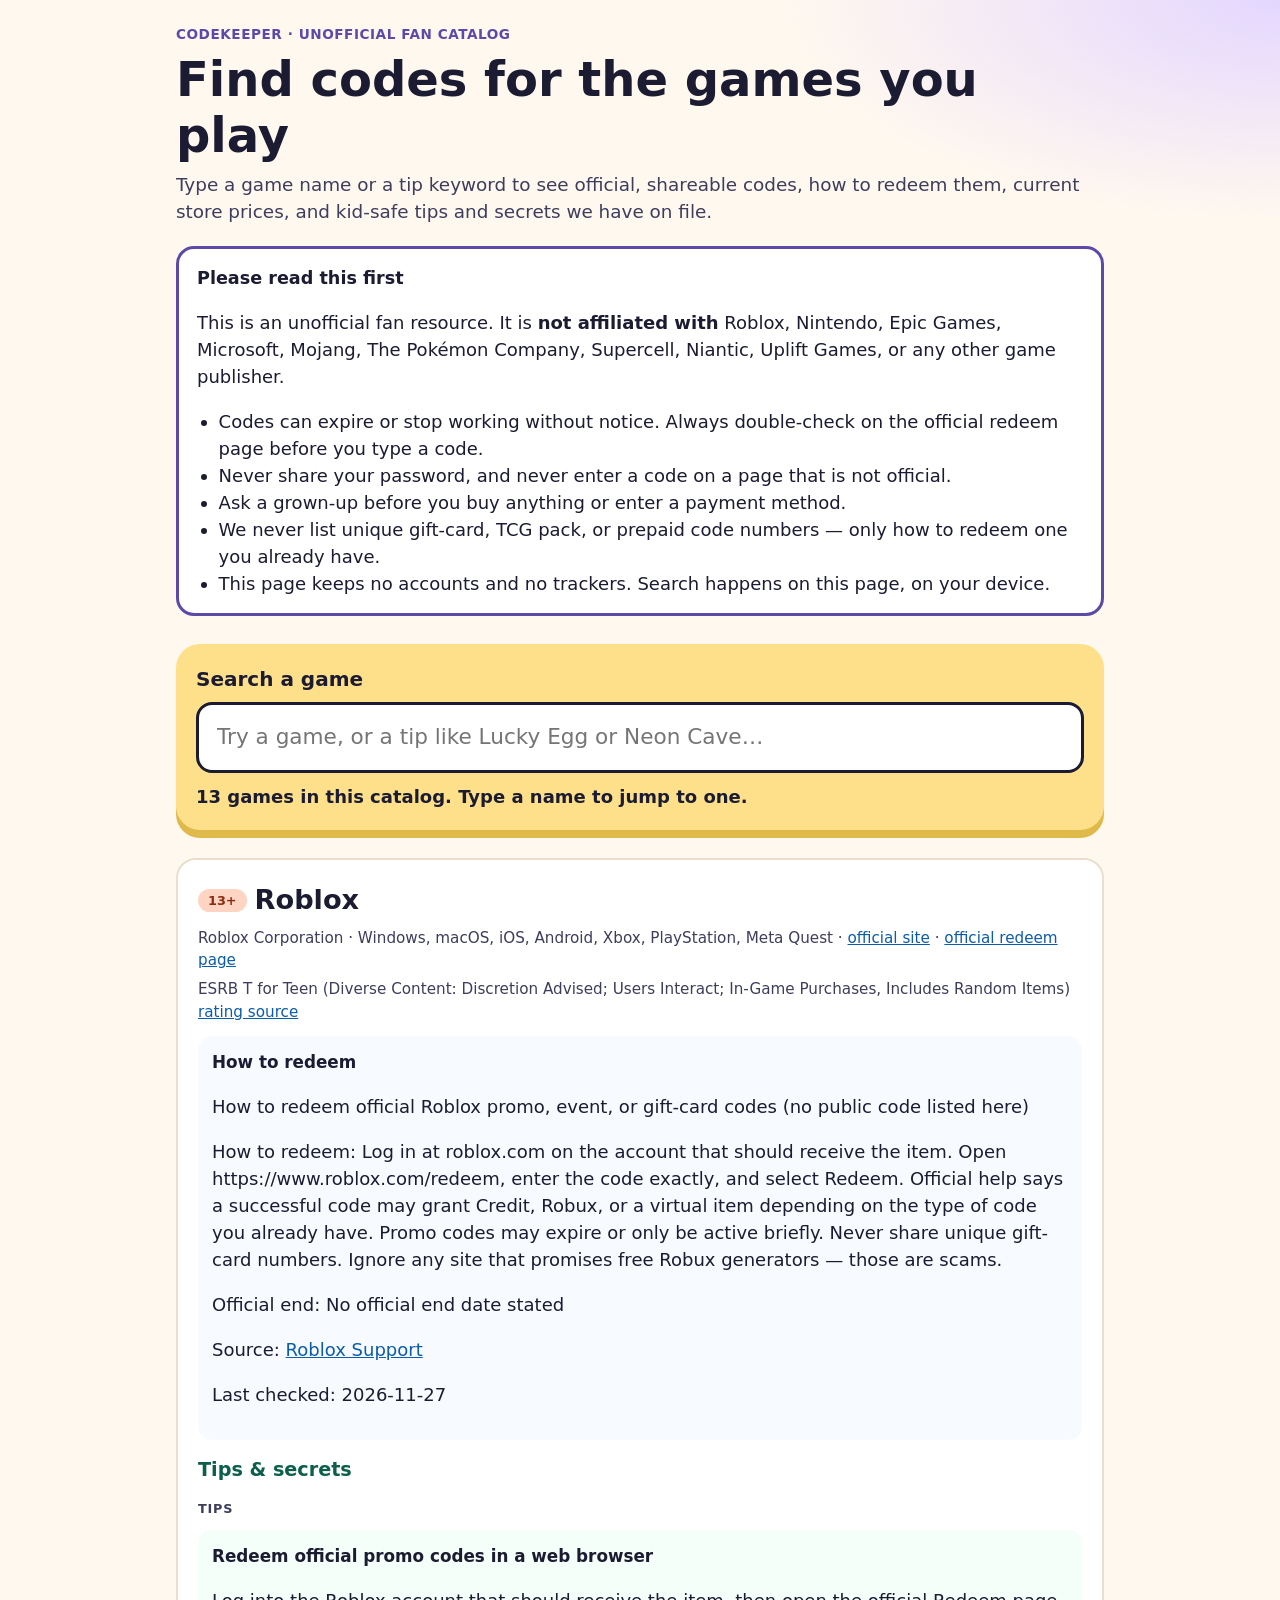
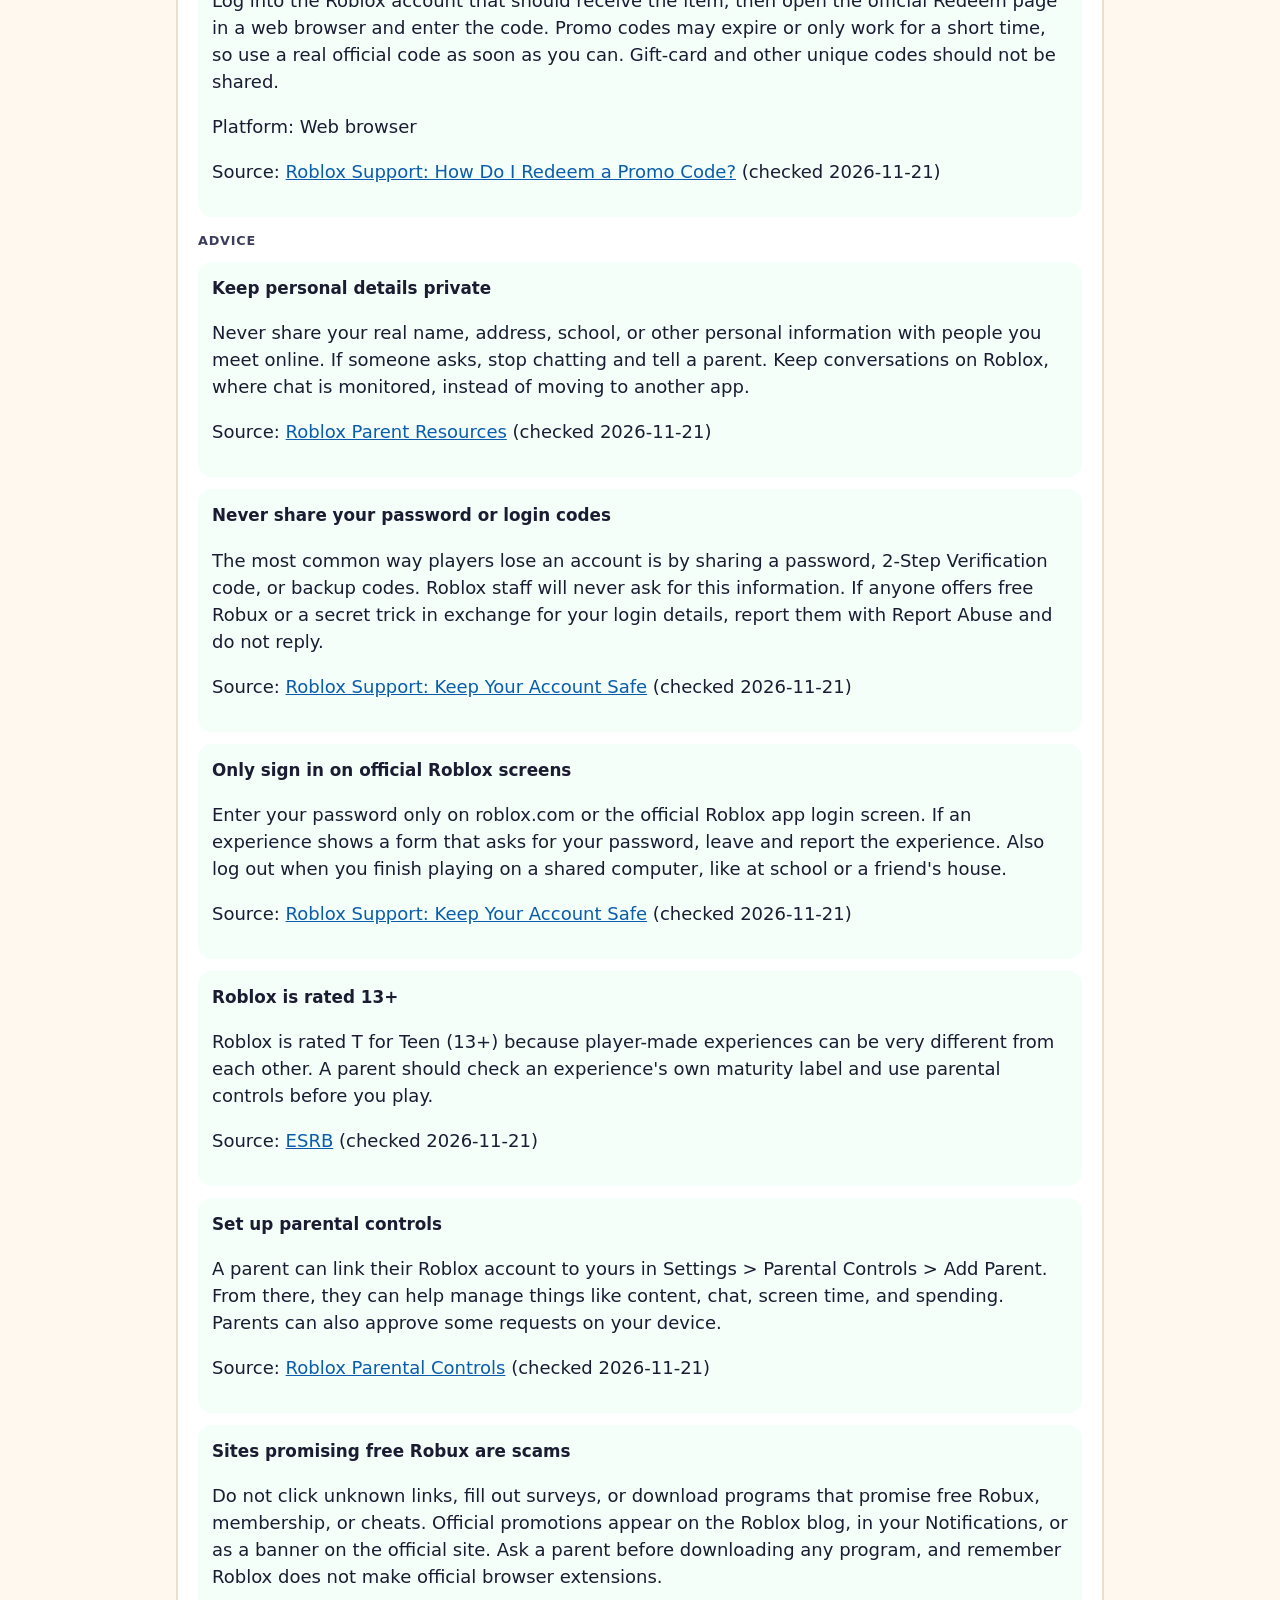
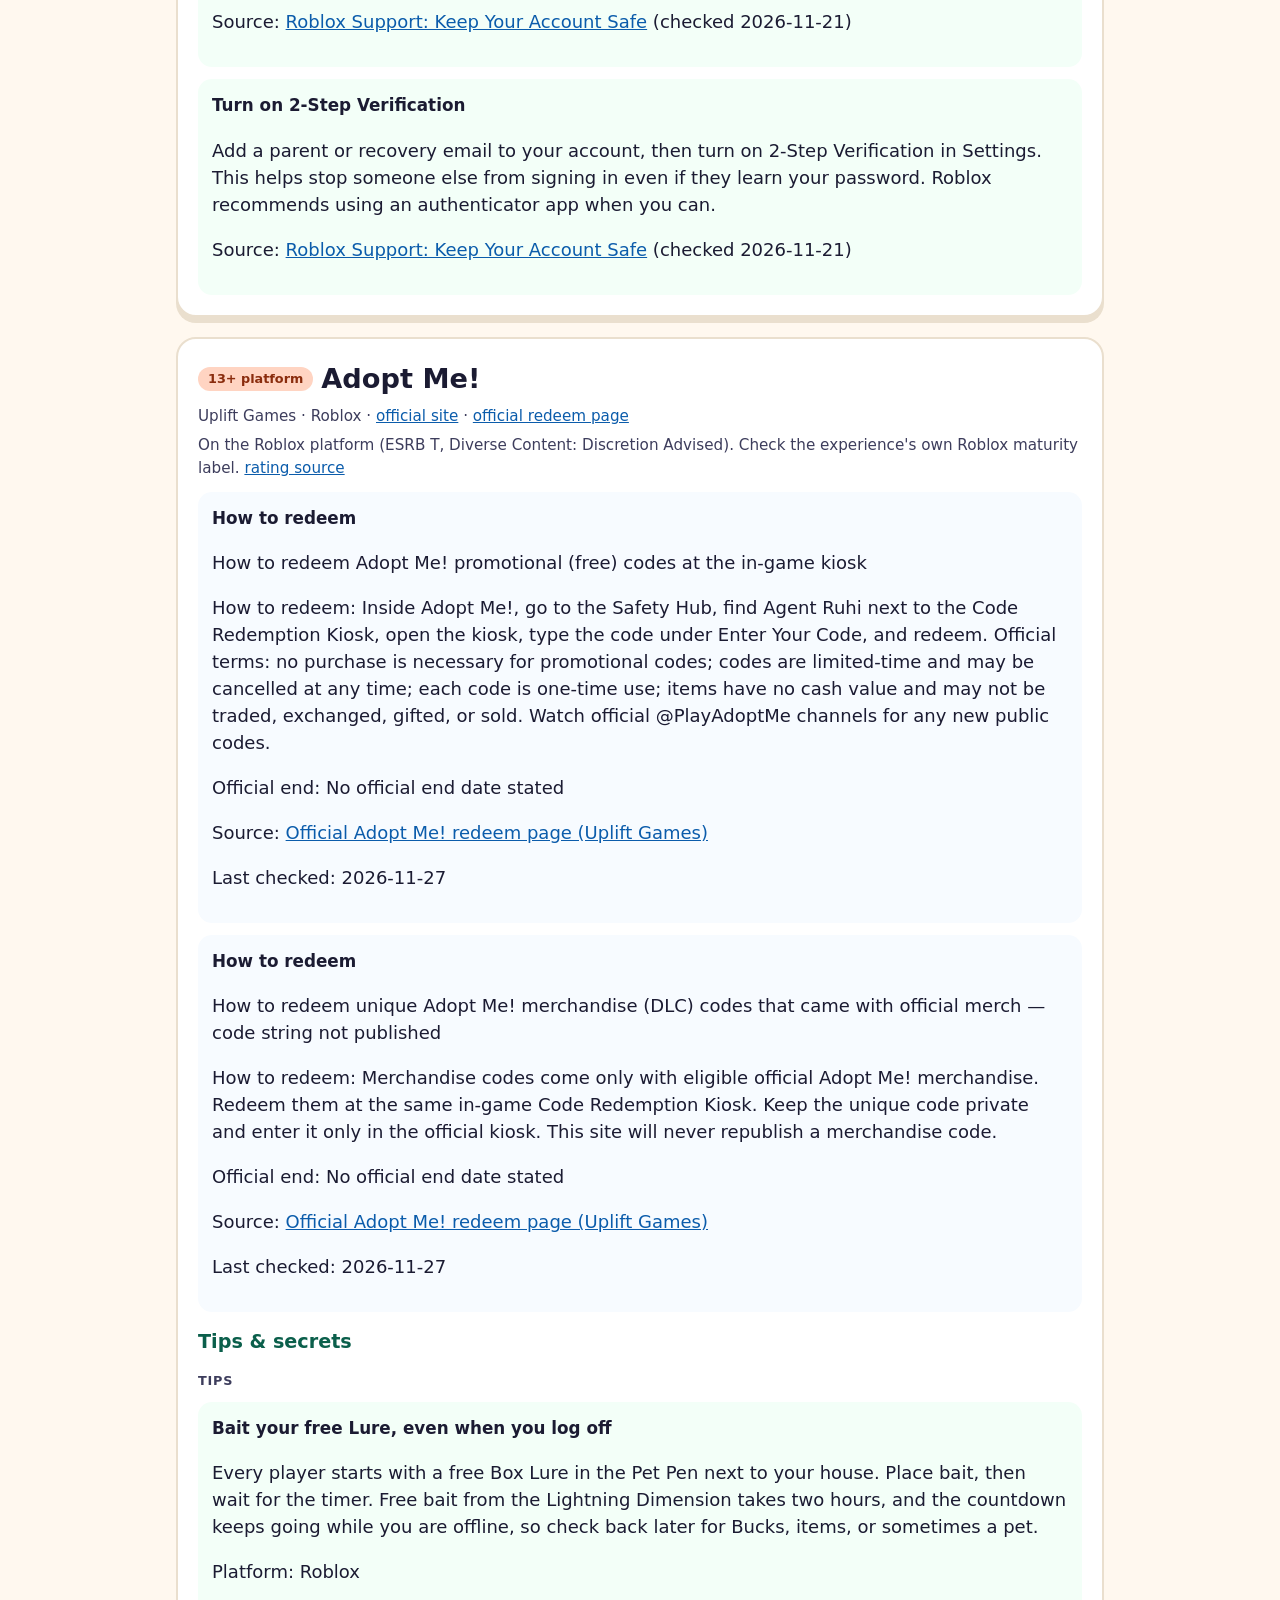
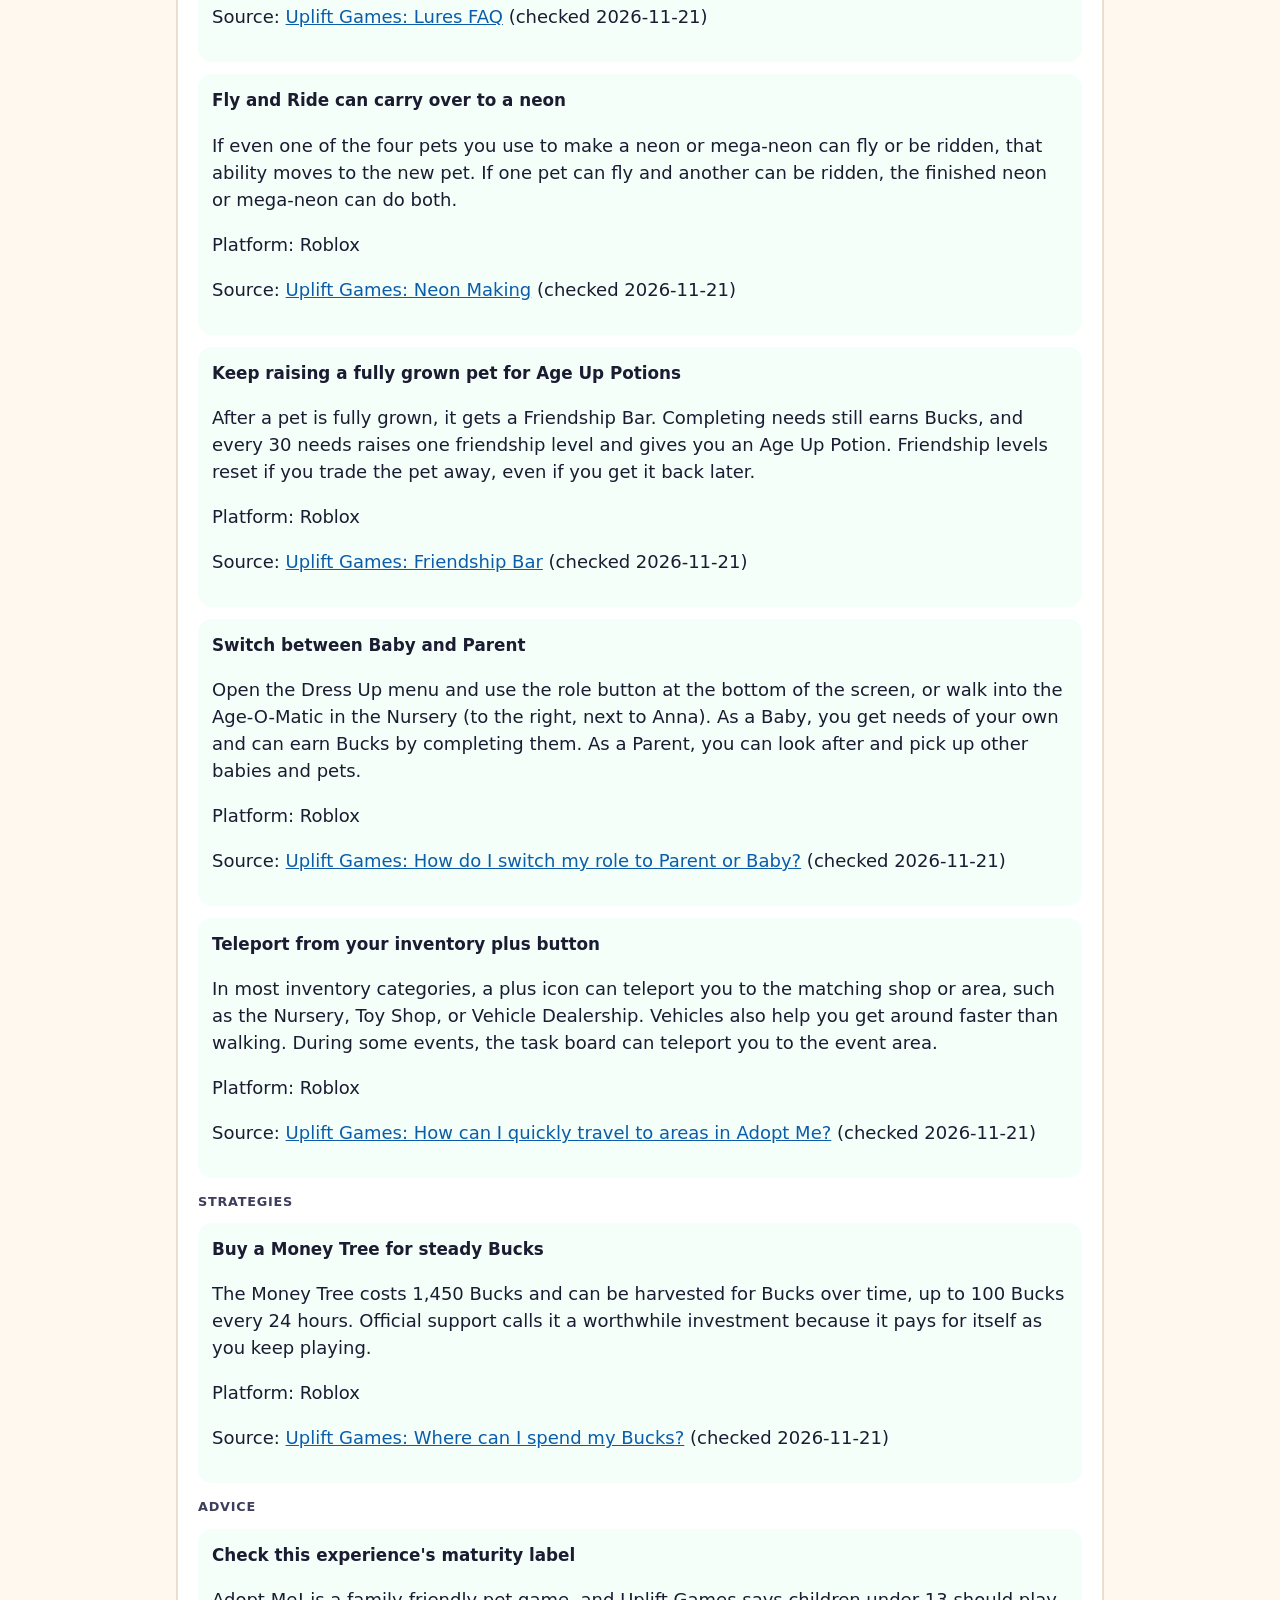
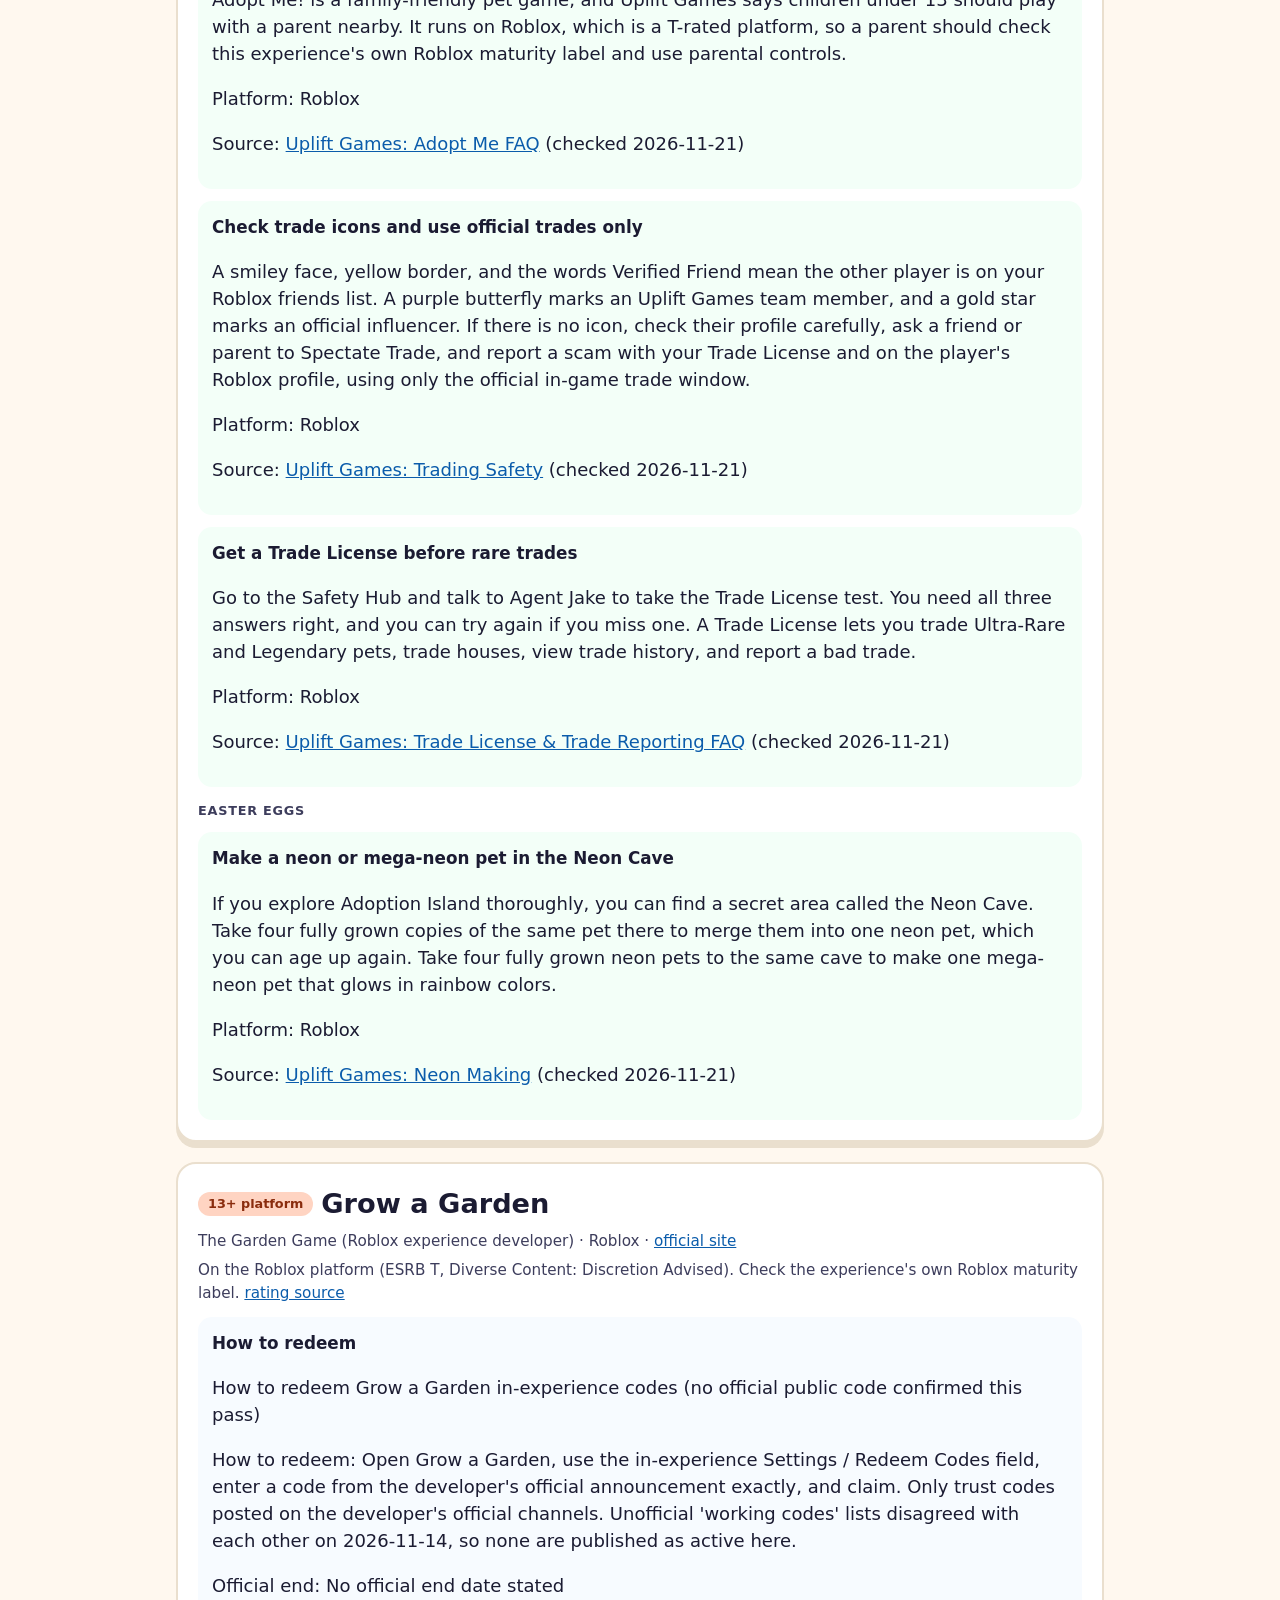
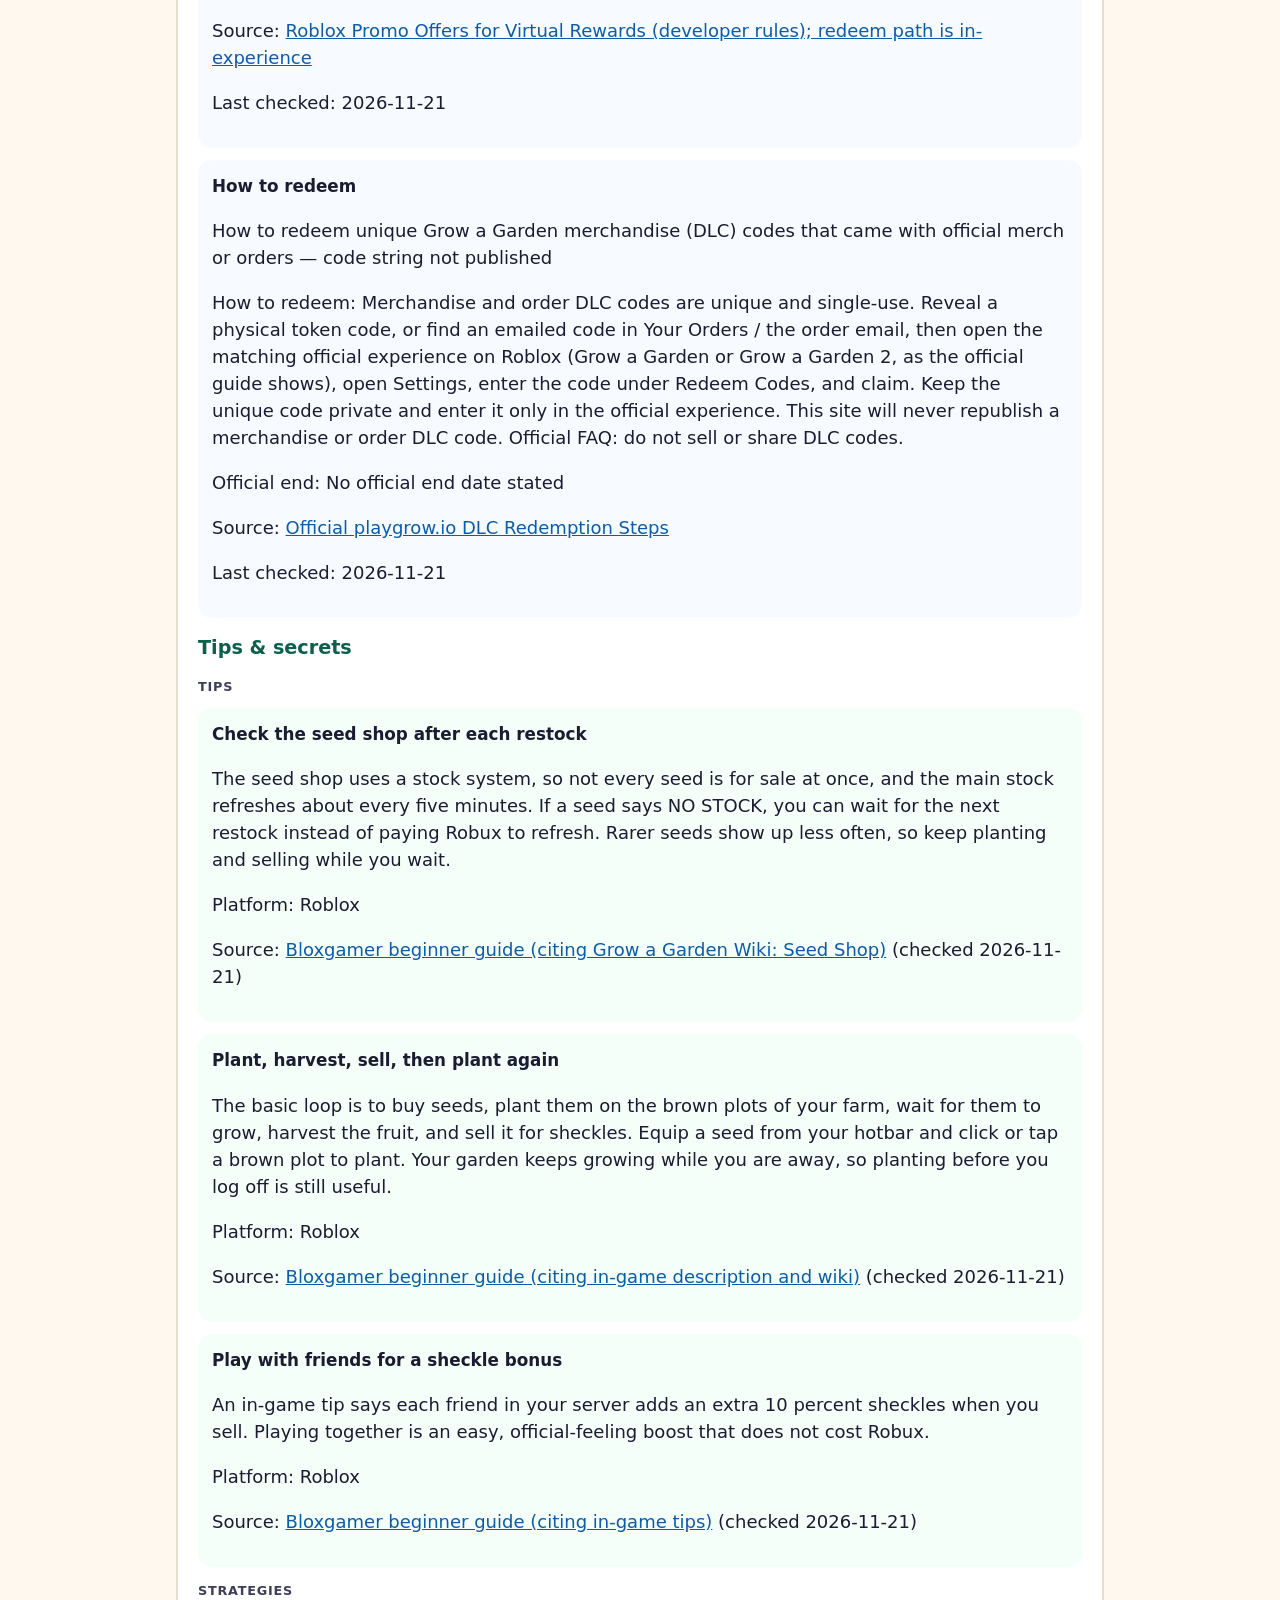
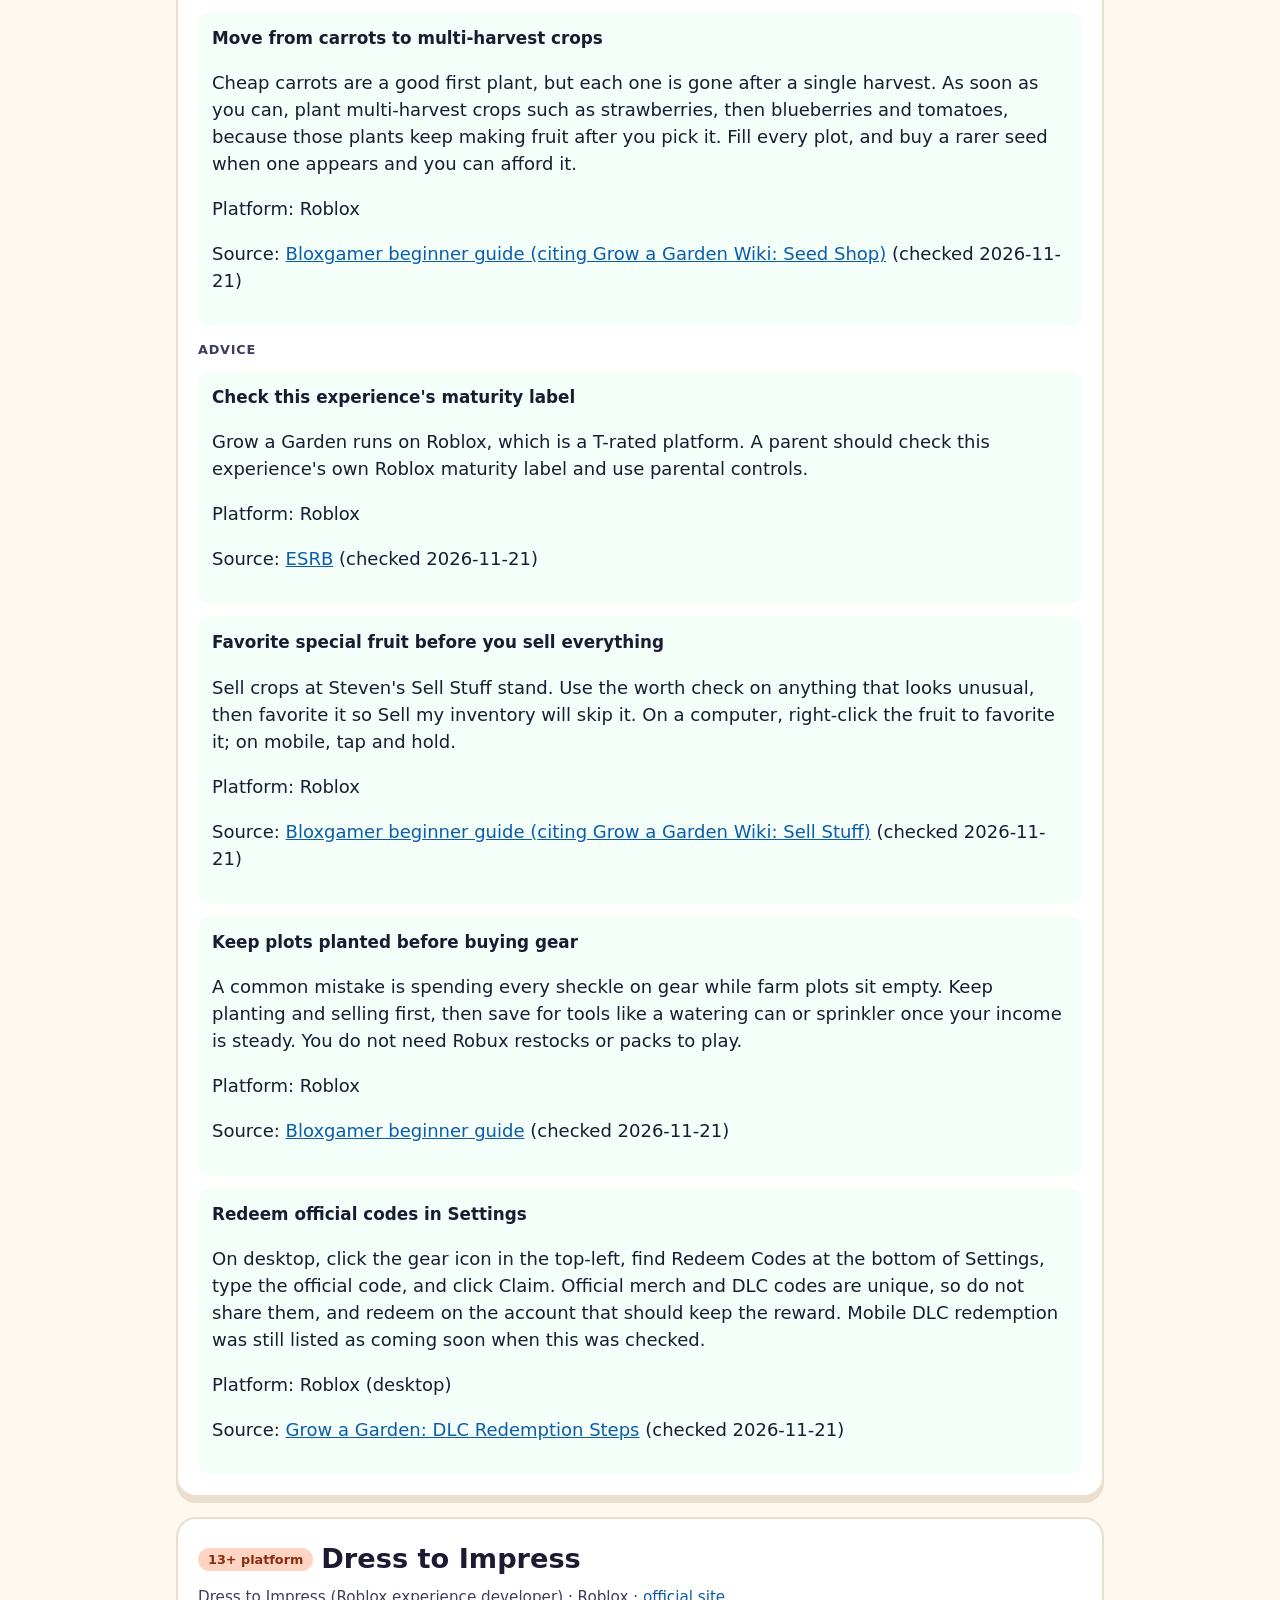
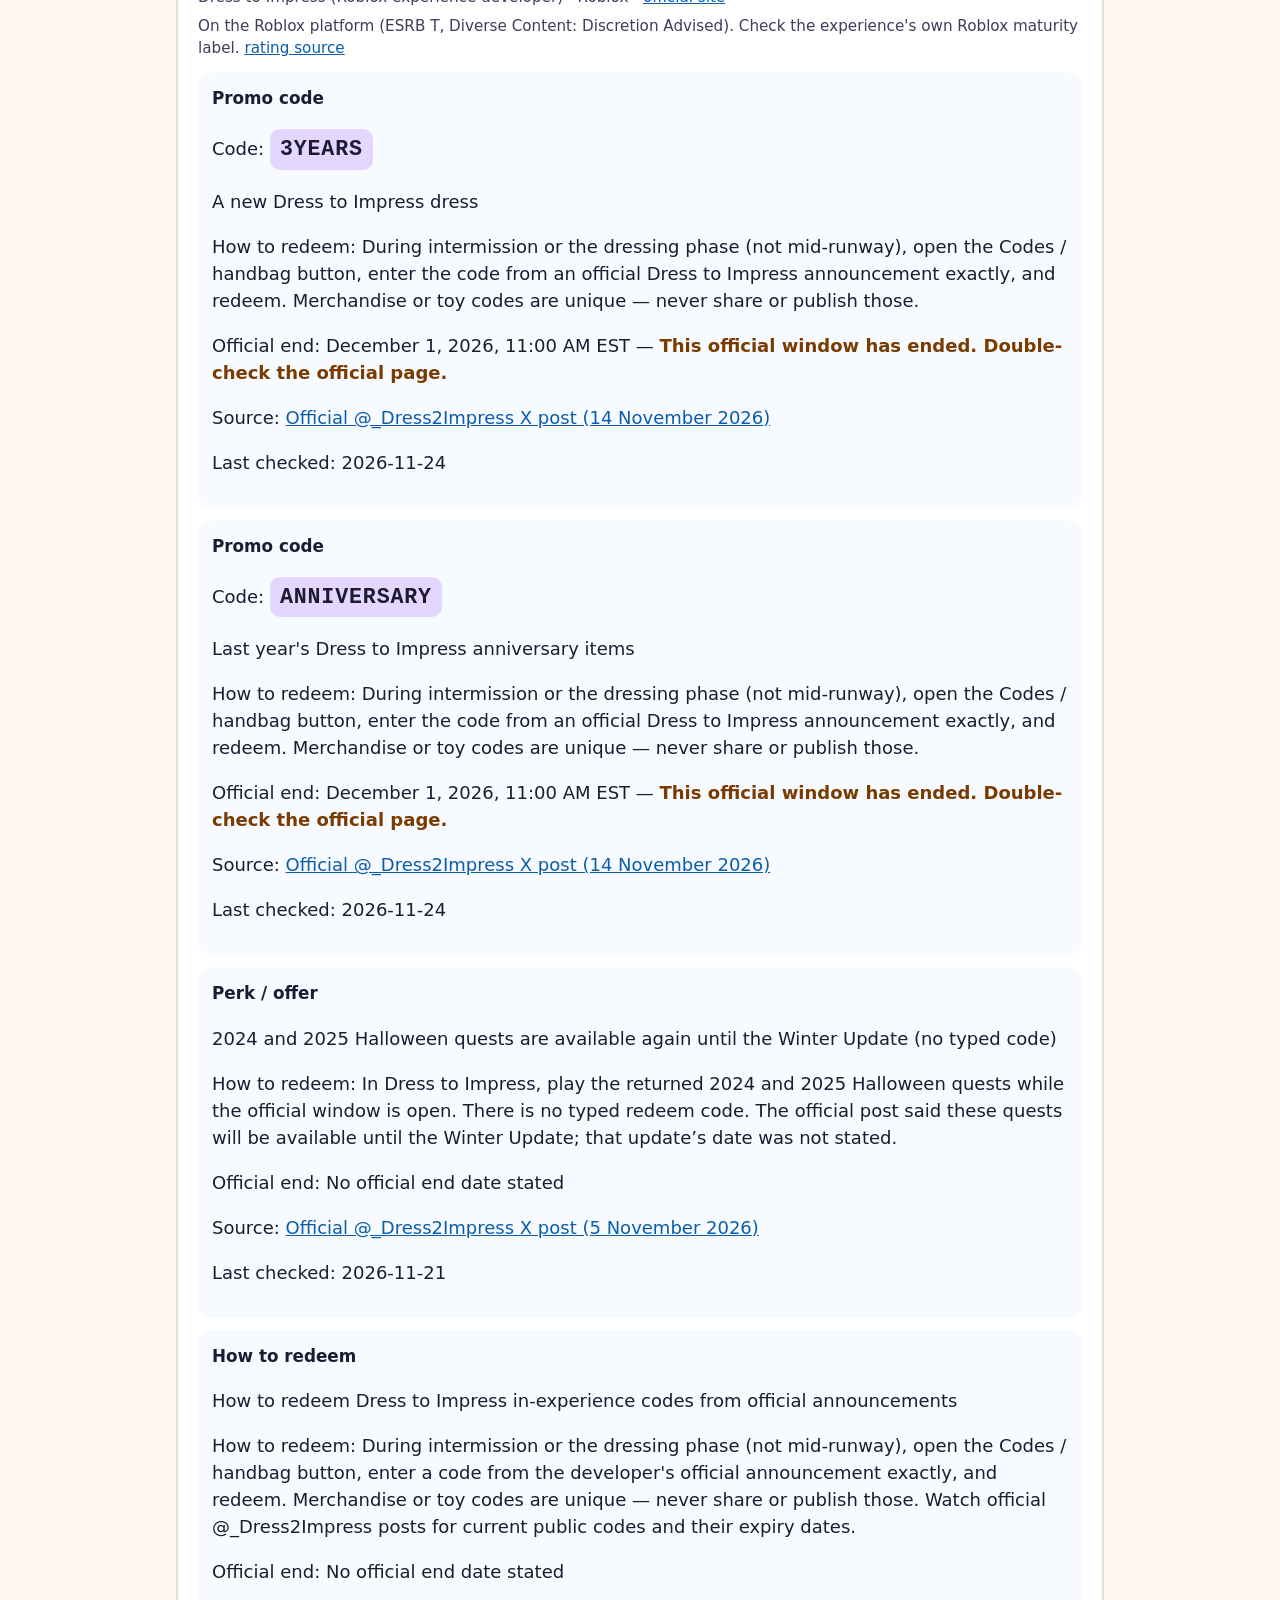
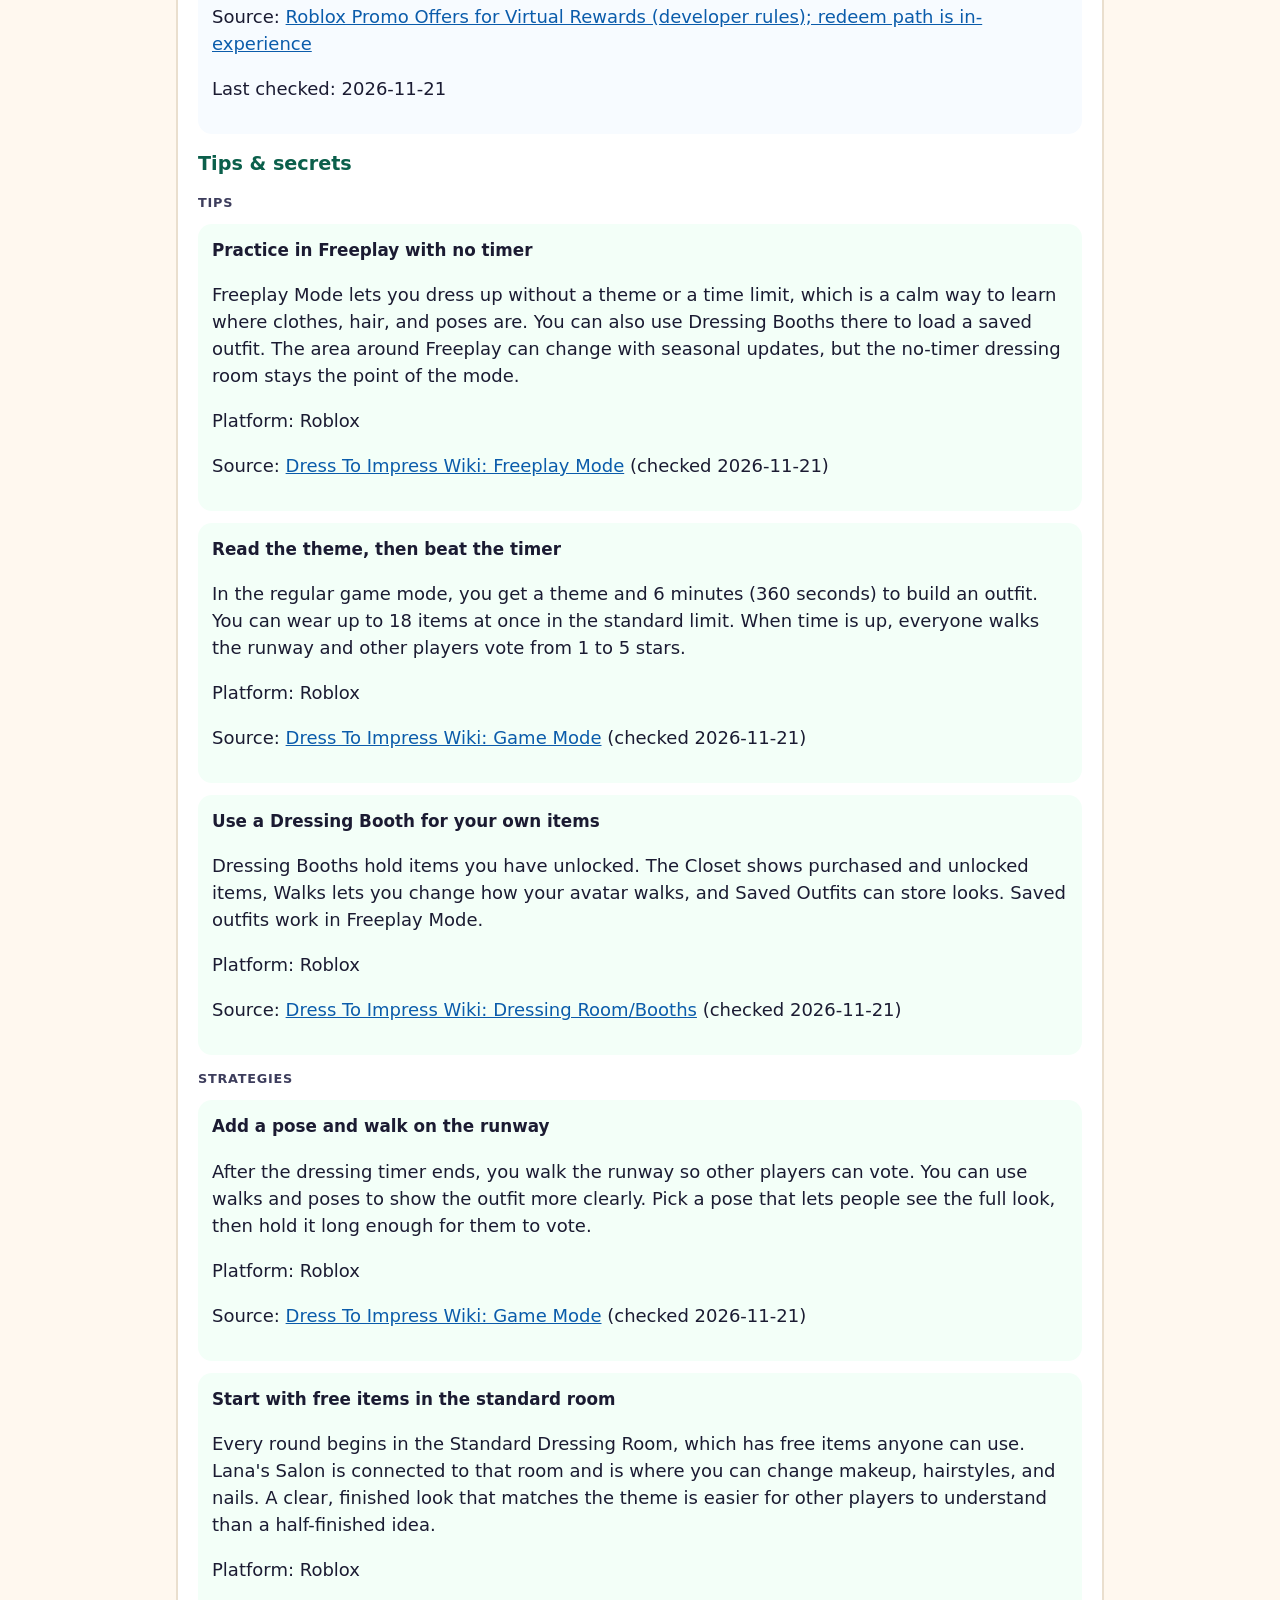
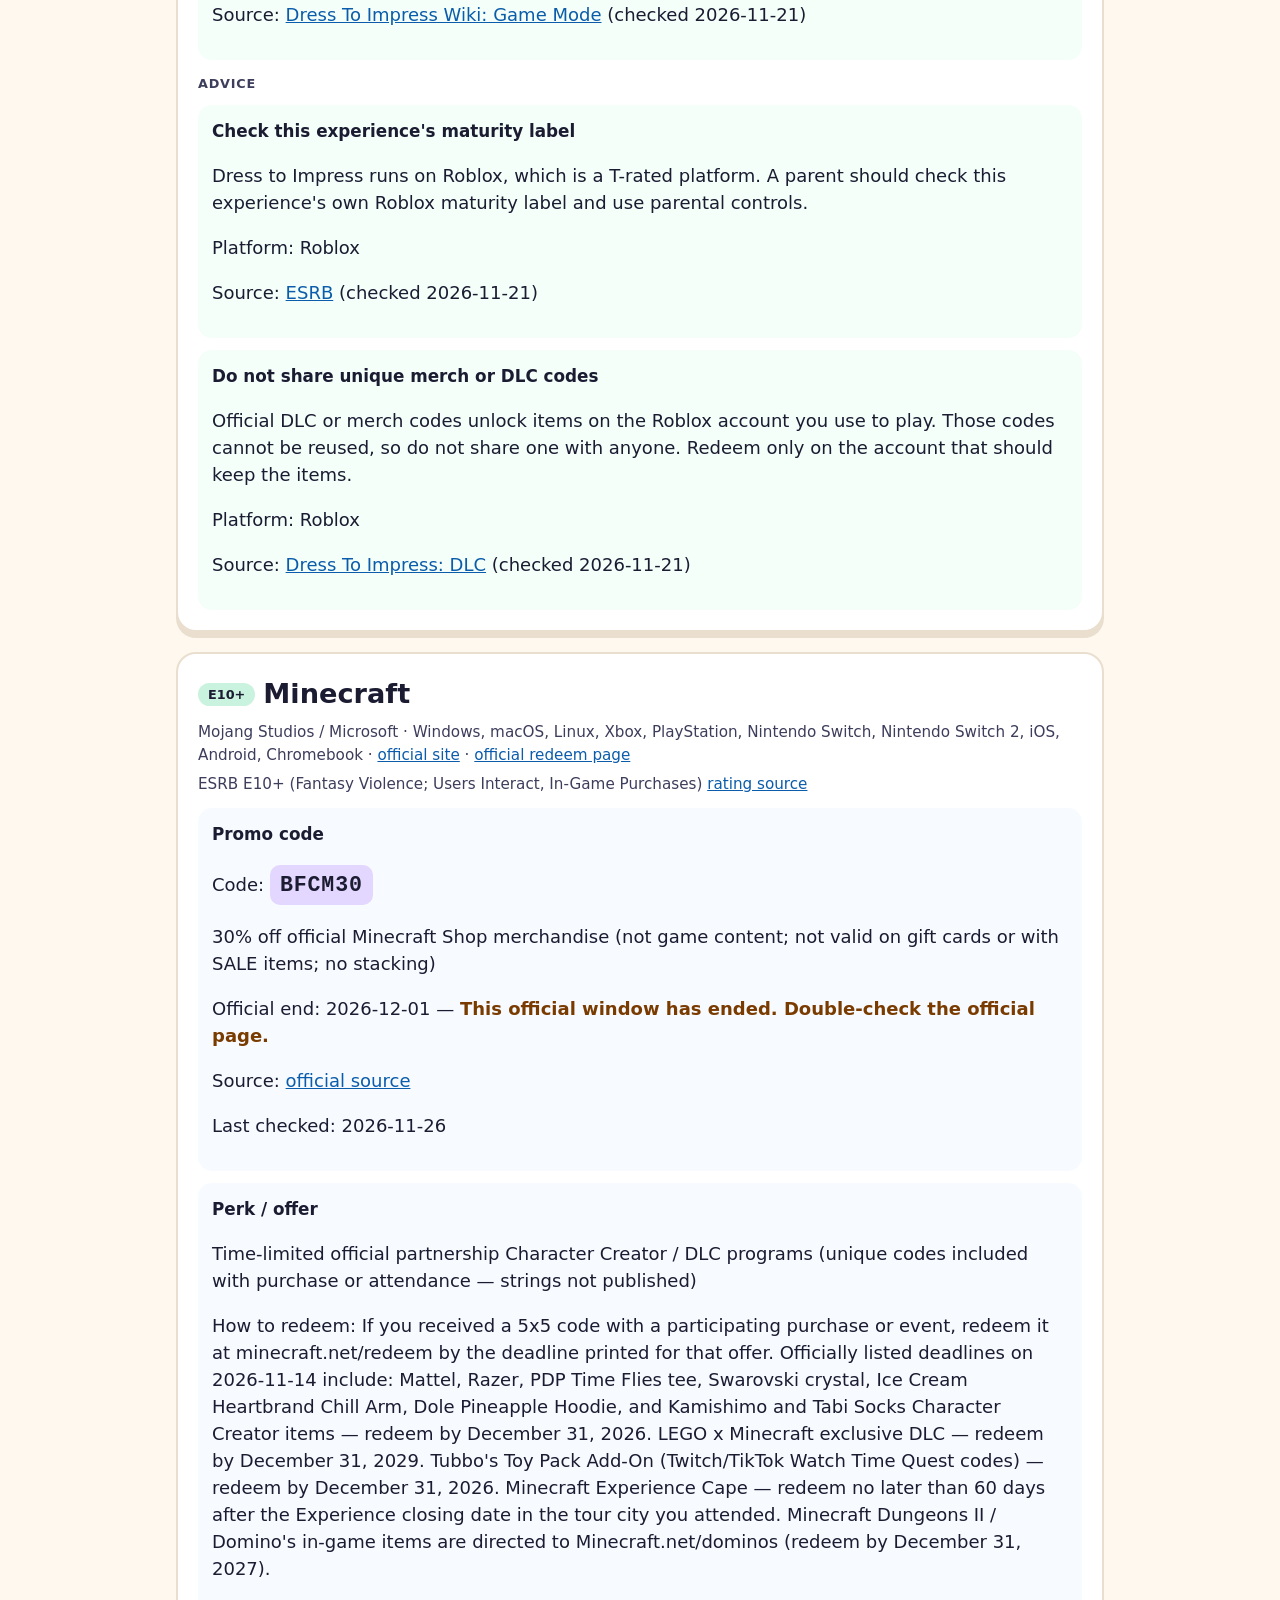
==== commit 7fe7e76e: "Daily maintenance 2026-11-27: re-verified official sources" ====
--- a/codekeeper-search.html
+++ b/codekeeper-search.html
@@ -134,7 +134,7 @@
       <p>This page does not collect personal information. A later version with accounts or email alerts would need a reviewed privacy policy first.</p>
     </footer>
   </div>
-  <script id="catalog" type="application/json">{"generated_at":"2026-11-26 13:04:27 UTC","disclaimer":"Unofficial fan resource. Not affiliated with Roblox, Epic Games, Nintendo, The Pokémon Company, Microsoft, Mojang, Supercell, Niantic, or other publishers. Codes expire and can be cancelled. Always confirm on the official redeem page before entering anything. This site does not collect personal information.","games":[{"id":1,"name":"Roblox","slug":"roblox","aliases":"Roblox platform, Roblox promo codes","franchise_or_platform":"Roblox (platform)","publisher":"Roblox Corporation","platforms":"Windows, macOS, iOS, Android, Xbox, PlayStation, Meta Quest","age_rating":"ESRB T for Teen (Diverse Content: Discretion Advised; Users Interact; In-Game Purchases, Includes Random Items)","age_rating_source_url":"https://www.esrb.org/blog/what-parents-need-to-know-about-roblox-2/","audience_label":"13+","kid_priority":"mvp","official_site":"https://www.roblox.com","official_redeem_url":"https://www.roblox.com/redeem","notes":"The Roblox platform is rated T because user-created experiences vary widely. Use parental controls. Official promo codes are redeemed at roblox.com/redeem in a web browser (not typically in the regular app). Promo codes may expire or only be active briefly. Sites promising free Robux via generators are scams. Do not scrape roblox.com; watch official channels only. Never auto-redeem.","sort_priority":10},{"id":2,"name":"Adopt Me!","slug":"adopt-me","aliases":"Adopt Me, playadopt.me, Uplift Games Adopt Me","franchise_or_platform":"Roblox experience","publisher":"Uplift Games","platforms":"Roblox","age_rating":"On the Roblox platform (ESRB T, Diverse Content: Discretion Advised). Check the experience's own Roblox maturity label.","age_rating_source_url":"https://www.esrb.org/blog/what-parents-need-to-know-about-roblox-2/","audience_label":"13+ platform","kid_priority":"mvp","official_site":"https://www.playadopt.me/","official_redeem_url":"https://www.playadopt.me/redeem","notes":"In-experience codes are entered at the Code Redemption Kiosk in the Safety Hub (next to Agent Ruhi). Merchandise/DLC codes included with official merch are unique and single-use — this catalog never republishes those strings. Watch only official Uplift / @PlayAdoptMe channels. Do not scrape the Roblox experience.","sort_priority":20},{"id":3,"name":"Grow a Garden","slug":"grow-a-garden","aliases":"GaG, Grow a Garden Roblox","franchise_or_platform":"Roblox experience","publisher":"The Garden Game (Roblox experience developer)","platforms":"Roblox","age_rating":"On the Roblox platform (ESRB T, Diverse Content: Discretion Advised). Check the experience's own Roblox maturity label.","age_rating_source_url":"https://www.esrb.org/blog/what-parents-need-to-know-about-roblox-2/","audience_label":"13+ platform","kid_priority":"mvp","official_site":"https://playgrow.io/","official_redeem_url":null,"notes":"In-experience redeem box is typically in Settings. Official channels: @GrowaGardenRblx, playgrow.io, and the official experience page. playgrow.io currently points Play the Game at Grow a Garden 2, a separate experience. Official code tweets often do not name which game. No original-game public code was confirmed as still live on 2026-11-19. Do not scrape the experience. Never auto-redeem.","sort_priority":30},{"id":4,"name":"Dress to Impress","slug":"dress-to-impress","aliases":"DTI, Dress To Impress Roblox","franchise_or_platform":"Roblox experience","publisher":"Dress to Impress (Roblox experience developer)","platforms":"Roblox","age_rating":"On the Roblox platform (ESRB T, Diverse Content: Discretion Advised). Check the experience's own Roblox maturity label.","age_rating_source_url":"https://www.esrb.org/blog/what-parents-need-to-know-about-roblox-2/","audience_label":"13+ platform","kid_priority":"mvp","official_site":"https://playdresstoimpress.com/","official_redeem_url":null,"notes":"In-experience codes are typically entered via the Codes / handbag button during intermission or dressing (not mid-runway). Official channels: @_Dress2Impress and playdresstoimpress.com. Verified live anniversary codes from the official 14 November 2026 post are stored as active (expire 1 December 2026, 11 AM EST). Merchandise codes are unique and are never republished here. Do not scrape the experience. Never auto-redeem.","sort_priority":40},{"id":5,"name":"Minecraft","slug":"minecraft","aliases":"Minecraft Java, Minecraft Bedrock, Minecraft Java & Bedrock Edition, MC","franchise_or_platform":"Minecraft","publisher":"Mojang Studios / Microsoft","platforms":"Windows, macOS, Linux, Xbox, PlayStation, Nintendo Switch, Nintendo Switch 2, iOS, Android, Chromebook","age_rating":"ESRB E10+ (Fantasy Violence; Users Interact, In-Game Purchases)","age_rating_source_url":"https://www.esrb.org/ratings/39546/minecraft/","audience_label":"E10+","kid_priority":"mvp","official_site":"https://www.minecraft.net","official_redeem_url":"https://www.minecraft.net/en-us/redeem","notes":"Most Minecraft redeem codes are unique 25-digit (5x5) codes tied to a gift card, purchase, or event attendance. This catalog explains how to redeem them and lists official program deadlines, but never republishes unique code strings. A Microsoft account is required. Codes can be used once. Some older Java-only or region-specific codes have limits.","sort_priority":50},{"id":6,"name":"Pokémon Pokopia","slug":"pokemon-pokopia","aliases":"Pokopia, Pokemon Pokopia","franchise_or_platform":"Pokémon","publisher":"The Pokémon Company / Nintendo","platforms":"Nintendo Switch 2","age_rating":"ESRB E for Everyone (Users Interact, In-Game Purchases)","age_rating_source_url":"https://www.esrb.org/ratings/41026/pokemon-pokopia/","audience_label":"E","kid_priority":"mvp","official_site":"https://www.pokemon.com/us/news/get-stylish-and-cozy-furniture-sets-as-pokemon-pokopia-mystery-gifts","official_redeem_url":null,"notes":"Life simulation, released March 5, 2026, Switch 2 exclusive. Mystery Gifts are claimed at a Pokémon Center PC: Get Items > Mystery Gifts > Get with Code/Password.","sort_priority":60},{"id":7,"name":"Pokémon Legends: Z-A","slug":"pokemon-legends-z-a","aliases":"Pokémon Legends ZA, Pokemon Legends Z-A, Legends Z-A, Z-A","franchise_or_platform":"Pokémon","publisher":"The Pokémon Company / Nintendo / GAME FREAK","platforms":"Nintendo Switch, Nintendo Switch 2","age_rating":"ESRB E10+ (Fantasy Violence; In-Game Purchases)","age_rating_source_url":"https://www.esrb.org/ratings/40484/pokemon-legends-z-a/","audience_label":"E10+","kid_priority":"mvp","official_site":"https://www.pokemon.com/us/news/get-shiny-xerneas-in-pokemon-legends-z-a-via-mystery-gift","official_redeem_url":null,"notes":"Action RPG, released October 16, 2025. Mystery Gifts: main menu > Link Play > Mystery Gift > Get with Code/Password. Save after redeeming.","sort_priority":70},{"id":8,"name":"Pokémon Scarlet and Violet","slug":"pokemon-scarlet-violet","aliases":"Pokémon Scarlet, Pokémon Violet, Pokemon Scarlet, Pokemon Violet, SV, Paldea","franchise_or_platform":"Pokémon","publisher":"The Pokémon Company / Nintendo / GAME FREAK","platforms":"Nintendo Switch, Nintendo Switch 2","age_rating":"ESRB E (confirm on the official product page; not independently re-opened on an ESRB title page this pass)","age_rating_source_url":"https://www.nintendo.com/us/store/products/pokemon-scarlet-switch/","audience_label":"E","kid_priority":"mvp","official_site":"https://scarletviolet.pokemon.com","official_redeem_url":null,"notes":"Mystery Gift unlocks after reaching the first Pokémon Center: X > Poké Portal > Mystery Gift > Get with Code/Password, or Get via Internet. No shareable serial code was found on an official pokemon.com page on 2026-11-14, so none are published as active. Fan-site lists were not used as proof.","sort_priority":80},{"id":9,"name":"Pokémon GO","slug":"pokemon-go","aliases":"Pokemon GO, Pokémon Go, Pogo","franchise_or_platform":"Pokémon","publisher":"Niantic / The Pokémon Company","platforms":"iOS, Android","age_rating":"See the official App Store / Google Play listing (not independently re-confirmed on an ESRB title page this pass).","age_rating_source_url":"https://www.pokemongolive.com/redeem","audience_label":null,"kid_priority":"mvp","official_site":"https://pokemongolive.com","official_redeem_url":"https://www.pokemongolive.com/redeem","notes":"Offer and gift-card codes are redeemed while signed in at the official Code Redemption page. Gift-card codes are unique and are never republished here. No official public offer code was listed on the official redeem page when it was opened on 2026-11-14.","sort_priority":90},{"id":10,"name":"Pokémon TCG Live","slug":"pokemon-tcg-live","aliases":"Pokemon TCG Live, TCG Live, Pokémon Trading Card Game Live","franchise_or_platform":"Pokémon","publisher":"The Pokémon Company","platforms":"Windows, iOS, Android","age_rating":"See official store listings (not independently re-confirmed on an ESRB title page this pass).","age_rating_source_url":"https://support.pokemon.com/hc/en-us/articles/6488400519444-Code-Card-Redemption-FAQ","audience_label":null,"kid_priority":"mvp","official_site":"https://www.pokemon.com","official_redeem_url":"https://redeem.tcg.pokemon.com/en-us/","notes":"Pack and product code cards are unique, single-use entitlements. This catalog only explains how to redeem them and never republishes a unique TCG code.","sort_priority":100},{"id":11,"name":"Fortnite","slug":"fortnite","aliases":"Fortnite Battle Royale, Fortnite Creative, LEGO Fortnite, FN","franchise_or_platform":"Epic Games / Fortnite","publisher":"Epic Games","platforms":"Windows, PlayStation, Xbox, Nintendo Switch, Nintendo Switch 2, iOS, Android","age_rating":"ESRB T for Teen (Animated Blood, Lyrics, Suggestive Themes, Violence; Users Interact, In-Game Purchases)","age_rating_source_url":"https://www.esrb.org/ratings/41678/fortnite-battle-royale/","audience_label":"13+","kid_priority":"age-gated","official_site":"https://www.fortnite.com","official_redeem_url":"https://store.epicgames.com/en-US/redeem","notes":"Rated T — labeled 13+, not a young-kids default. Creator codes support a creator on eligible purchases; they do not give the player free V-Bucks or skins. A player's Support-A-Creator selection lasts 14 days (then can be re-entered); that is not the code expiring. Epic Terms restrict bot automation of licensed products — never auto-redeem or scrape the Epic Store or Fortnite client. Watch official Fortnite/Epic news only. No official public redeem-code list was found on 2026-11-14.","sort_priority":110},{"id":12,"name":"Animal Crossing: New Horizons","slug":"animal-crossing-new-horizons","aliases":"ACNH, Animal Crossing, New Horizons, Animal Crossing Switch 2 Edition","franchise_or_platform":"Nintendo / Animal Crossing","publisher":"Nintendo","platforms":"Nintendo Switch, Nintendo Switch 2","age_rating":"ESRB E (Comic Mischief, Mild Fantasy Violence; Users Interact, In-Game Purchases)","age_rating_source_url":"https://www.nintendo.com/us/store/products/animal-crossing-new-horizons-switch/","audience_label":"E","kid_priority":"mvp","official_site":"https://animalcrossing.nintendo.com","official_redeem_url":"https://www.nintendo.com/us/online/nintendo-switch-online/special-offers/","notes":"Shareable typed promo codes are uncommon. Official Nintendo Switch Online Special Offers include in-game item bonuses for members. Unique eShop voucher or gift-card codes are never republished.","sort_priority":120},{"id":13,"name":"Brawl Stars","slug":"brawl-stars","aliases":"BrawlStars, Supercell Brawl Stars","franchise_or_platform":"Supercell","publisher":"Supercell","platforms":"iOS, Android","age_rating":"Google Play: Everyone 10+ (Fantasy Violence, Crude Humor; Users Interact, In-Game Purchases, Includes Random Items). An ESRB.org title page was not successfully opened in the planning research.","age_rating_source_url":"https://play.google.com/store/apps/details?id=com.supercell.brawlstars&hl=en_US","audience_label":"E10+","kid_priority":"mvp","official_site":"https://store.supercell.com/brawlstars","official_redeem_url":"https://store.supercell.com/brawlstars","notes":"Official Supercell Store is the redeem channel. The exact in-page 'Redeem a Store Code' control was not confirmed first-hand in this pass, so no store-code strings are published as active. Gift-card codes are unique and are never republished. Includes random-item purchases — not a gambling promo, but called out for parents.","sort_priority":130}],"codes":[{"id":1,"game_id":1,"game_name":"Roblox","game_slug":"roblox","type":"how_to_only","code_text":null,"reward":"How to redeem official Roblox promo, event, or gift-card codes (no public code listed here)","platforms":"Web browser (roblox.com/redeem). The regular Roblox app and most consoles cannot redeem platform codes.","region_lock":"unspecified — not stated by official source","status":"active","start_date":null,"expiry_date":null,"source_url":"https://en.help.roblox.com/hc/en-us/articles/360029650831-How-Do-I-Redeem-a-Promo-Code","source_name":"Roblox Support","date_checked":"2026-11-25","redeem_instructions":"Log in at roblox.com on the account that should receive the item. Open https://www.roblox.com/redeem, enter the code exactly, and select Redeem. Official help says a successful code may grant Credit, Robux, or a virtual item depending on the type of code you already have. Promo codes may expire or only be active briefly. Never share unique gift-card numbers. Ignore any site that promises free Robux generators — those are scams.","notes":"Official pages still do not publish a shareable platform-wide promo-code list. Rechecked 2026-11-21: official Roblox help still explains how to redeem but names no current public promo string, and no official @Roblox post in 2026 was found announcing a live public promo code (search covered promo / promocode / redeem / SPIDERCOLA). Never share unique gift-card numbers. Sites promising free Robux generators are scams.","expiry_at":null,"expiry_label":"No official end date stated"},{"id":3,"game_id":2,"game_name":"Adopt Me!","game_slug":"adopt-me","type":"how_to_only","code_text":null,"reward":"How to redeem Adopt Me! promotional (free) codes at the in-game kiosk","platforms":"Roblox — Adopt Me! experience","region_lock":"unspecified — not stated by official source","status":"active","start_date":null,"expiry_date":null,"source_url":"https://www.playadopt.me/redeem","source_name":"Official Adopt Me! redeem page (Uplift Games)","date_checked":"2026-11-25","redeem_instructions":"Inside Adopt Me!, go to the Safety Hub, find Agent Ruhi next to the Code Redemption Kiosk, open the kiosk, type the code under Enter Your Code, and redeem. Official terms: no purchase is necessary for promotional codes; codes are limited-time and may be cancelled at any time; each code is one-time use; items have no cash value and may not be traded, exchanged, gifted, or sold. Watch official @PlayAdoptMe channels for any new public codes.","notes":"The official redeem page documents the kiosk and rules but does not list a current public code string. Rechecked 2026-11-21: latest official news (Quality of Life Improvements, 20 November 2026) and official @PlayAdoptMe posts since June listed no still-open official window for a current public code.","expiry_at":null,"expiry_label":"No official end date stated"},{"id":4,"game_id":2,"game_name":"Adopt Me!","game_slug":"adopt-me","type":"how_to_only","code_text":null,"reward":"How to redeem unique Adopt Me! merchandise (DLC) codes that came with official merch — code string not published","platforms":"Roblox — Adopt Me! experience","region_lock":"unspecified — not stated by official source","status":"active","start_date":null,"expiry_date":null,"source_url":"https://www.playadopt.me/redeem","source_name":"Official Adopt Me! redeem page (Uplift Games)","date_checked":"2026-11-25","redeem_instructions":"Merchandise codes come only with eligible official Adopt Me! merchandise. Redeem them at the same in-game Code Redemption Kiosk. Keep the unique code private and enter it only in the official kiosk. This site will never republish a merchandise code.","notes":"is_single_use_unique=1 and code_text is empty, by design. Rechecked 2026-11-21; merch/DLC strings are still never republished.","expiry_at":null,"expiry_label":"No official end date stated"},{"id":5,"game_id":3,"game_name":"Grow a Garden","game_slug":"grow-a-garden","type":"how_to_only","code_text":null,"reward":"How to redeem Grow a Garden in-experience codes (no official public code confirmed this pass)","platforms":"Roblox — Grow a Garden experience","region_lock":"unspecified — not stated by official source","status":"active","start_date":null,"expiry_date":null,"source_url":"https://en.help.roblox.com/hc/en-us/articles/10549651908244-Promo-Offers-for-Virtual-Rewards","source_name":"Roblox Promo Offers for Virtual Rewards (developer rules); redeem path is in-experience","date_checked":"2026-11-21","redeem_instructions":"Open Grow a Garden, use the in-experience Settings / Redeem Codes field, enter a code from the developer's official announcement exactly, and claim. Only trust codes posted on the developer's official channels. Unofficial 'working codes' lists disagreed with each other on 2026-11-14, so none are published as active here.","notes":"Official @GrowaGardenRblx posts and the official experience / playgrow.io pages were opened on 2026-11-21. No current official public code for the original game was confirmed as still live. Older official codes remain stored as unverified until they are reconfirmed. Grow a Garden 2 is a separate experience. Official merch/DLC codes are unique and are never republished here.","expiry_at":null,"expiry_label":"No official end date stated"},{"id":35,"game_id":3,"game_name":"Grow a Garden","game_slug":"grow-a-garden","type":"how_to_only","code_text":null,"reward":"How to redeem unique Grow a Garden merchandise (DLC) codes that came with official merch or orders — code string not published","platforms":"Roblox — Grow a Garden or Grow a Garden 2, as named on the official DLC guide","region_lock":"unspecified — not stated by official source","status":"active","start_date":null,"expiry_date":null,"source_url":"https://playgrow.io/pages/dlc-redemption-steps","source_name":"Official playgrow.io DLC Redemption Steps","date_checked":"2026-11-21","redeem_instructions":"Merchandise and order DLC codes are unique and single-use. Reveal a physical token code, or find an emailed code in Your Orders / the order email, then open the matching official experience on Roblox (Grow a Garden or Grow a Garden 2, as the official guide shows), open Settings, enter the code under Redeem Codes, and claim. Keep the unique code private and enter it only in the official experience. This site will never republish a merchandise or order DLC code. Official FAQ: do not sell or share DLC codes.","notes":"is_single_use_unique=1 and code_text is empty, by design. Official guide checked 2026-11-21. playgrow.io currently also documents redemption for Grow a Garden 2, a separate experience.","expiry_at":null,"expiry_label":"No official end date stated"},{"id":21,"game_id":4,"game_name":"Dress to Impress","game_slug":"dress-to-impress","type":"promo_redeem","code_text":"3YEARS","reward":"A new Dress to Impress dress","platforms":"Roblox — Dress to Impress experience","region_lock":"unspecified — not stated by official source","status":"active","start_date":"2026-11-14","expiry_date":"2026-12-01","source_url":"https://x.com/_Dress2Impress/status/2121678165781418392","source_name":"Official @_Dress2Impress X post (14 November 2026)","date_checked":"2026-11-24","redeem_instructions":"During intermission or the dressing phase (not mid-runway), open the Codes / handbag button, enter the code from an official Dress to Impress announcement exactly, and redeem. Merchandise or toy codes are unique — never share or publish those.","notes":"Official post (full text) says ANNIVERSARY and 3YEARS expire December 1st, 11 AM EST. expiry_date is stored as 2026-12-01 so the daily expire job will mark it expired the following calendar day. Region was not stated. Rechecked 2026-11-21: the official @_Dress2Impress post is still live and no later official post ended these codes. Rechecked 2026-11-24: official X blocked (403); community wiki and trackers still list it until 2026-12-01. Remains active per prior official post.","expiry_at":"2026-12-01T11:00:00-05:00","expiry_label":"December 1, 2026, 11:00 AM EST"},{"id":20,"game_id":4,"game_name":"Dress to Impress","game_slug":"dress-to-impress","type":"promo_redeem","code_text":"ANNIVERSARY","reward":"Last year's Dress to Impress anniversary items","platforms":"Roblox — Dress to Impress experience","region_lock":"unspecified — not stated by official source","status":"active","start_date":"2026-11-14","expiry_date":"2026-12-01","source_url":"https://x.com/_Dress2Impress/status/2121678165781418392","source_name":"Official @_Dress2Impress X post (14 November 2026)","date_checked":"2026-11-24","redeem_instructions":"During intermission or the dressing phase (not mid-runway), open the Codes / handbag button, enter the code from an official Dress to Impress announcement exactly, and redeem. Merchandise or toy codes are unique — never share or publish those.","notes":"Official post (full text) says ANNIVERSARY and 3YEARS expire December 1st, 11 AM EST. The same post also announced a 3X candy currency coupon that had to be activated by November 16, 2 PM EST; that perk is not a typed code and had already ended when this row was first added. Region was not stated. Rechecked 2026-11-21: the official @_Dress2Impress post is still live and no later official post ended these codes. Rechecked 2026-11-24: official X blocked (403); community wiki and trackers still list it until 2026-12-01. Remains active per prior official post.","expiry_at":"2026-12-01T11:00:00-05:00","expiry_label":"December 1, 2026, 11:00 AM EST"},{"id":34,"game_id":4,"game_name":"Dress to Impress","game_slug":"dress-to-impress","type":"perk","code_text":null,"reward":"2024 and 2025 Halloween quests are available again until the Winter Update (no typed code)","platforms":"Roblox — Dress to Impress experience","region_lock":"unspecified — not stated by official source","status":"active","start_date":"2026-11-05","expiry_date":null,"source_url":"https://x.com/_Dress2Impress/status/2118448667866923135","source_name":"Official @_Dress2Impress X post (5 November 2026)","date_checked":"2026-11-21","redeem_instructions":"In Dress to Impress, play the returned 2024 and 2025 Halloween quests while the official window is open. There is no typed redeem code. The official post said these quests will be available until the Winter Update; that update’s date was not stated.","notes":"Official announcement checked 2026-11-21. Later official posts (including the 14 November anniversary codes post) did not end this window. Expiry stays blank until an official Winter Update end date is published.","expiry_at":null,"expiry_label":"No official end date stated"},{"id":6,"game_id":4,"game_name":"Dress to Impress","game_slug":"dress-to-impress","type":"how_to_only","code_text":null,"reward":"How to redeem Dress to Impress in-experience codes from official announcements","platforms":"Roblox — Dress to Impress experience","region_lock":"unspecified — not stated by official source","status":"active","start_date":null,"expiry_date":null,"source_url":"https://en.help.roblox.com/hc/en-us/articles/10549651908244-Promo-Offers-for-Virtual-Rewards","source_name":"Roblox Promo Offers for Virtual Rewards (developer rules); redeem path is in-experience","date_checked":"2026-11-21","redeem_instructions":"During intermission or the dressing phase (not mid-runway), open the Codes / handbag button, enter a code from the developer's official announcement exactly, and redeem. Merchandise or toy codes are unique — never share or publish those. Watch official @_Dress2Impress posts for current public codes and their expiry dates.","notes":"Official @_Dress2Impress posts were opened first-hand on 2026-11-21. Verified live codes ANNIVERSARY and 3YEARS (expire 1 December 2026, 11 AM EST) are listed here. Official code RDC2026 was confirmed expired (ended 19 September 2026, 11 AM EST) and is stored as expired. Other official posts without a still-open window stay unverified until they are reconfirmed as still live. Merchandise codes are unique and are never republished here.","expiry_at":null,"expiry_label":"No official end date stated"},{"id":44,"game_id":5,"game_name":"Minecraft","game_slug":"minecraft","type":"promo_redeem","code_text":"BFCM30","reward":"30% off official Minecraft Shop merchandise (not game content; not valid on gift cards or with SALE items; no stacking)","platforms":"Web: shop.minecraft.net checkout","region_lock":"unspecified — not stated by official source","status":"active","start_date":"2026-11-16","expiry_date":"2026-12-01","source_url":"https://minecraftshop.com/pages/promotional-disclaimers","source_name":null,"date_checked":"2026-11-26","redeem_instructions":null,"notes":"Checked 2026-11-26 against Minecraft Shop disclaimers page (unchanged).","expiry_at":"2026-12-01T23:59:59-05:00","expiry_label":"2026-12-01"},{"id":8,"game_id":5,"game_name":"Minecraft","game_slug":"minecraft","type":"perk","code_text":null,"reward":"Time-limited official partnership Character Creator / DLC programs (unique codes included with purchase or attendance — strings not published)","platforms":"Varies by offer; official page lists Xbox and PC for some add-ons, with playable cross-platform after redemption where stated","region_lock":"unspecified — not stated by official source","status":"active","start_date":null,"expiry_date":"2026-12-31","source_url":"https://www.minecraft.net/en-us/redeem","source_name":"Official Minecraft redeem page","date_checked":"2026-11-24","redeem_instructions":"If you received a 5x5 code with a participating purchase or event, redeem it at minecraft.net/redeem by the deadline printed for that offer. Officially listed deadlines on 2026-11-14 include: Mattel, Razer, PDP Time Flies tee, Swarovski crystal, Ice Cream Heartbrand Chill Arm, Dole Pineapple Hoodie, and Kamishimo and Tabi Socks Character Creator items — redeem by December 31, 2026. LEGO x Minecraft exclusive DLC — redeem by December 31, 2029. Tubbo's Toy Pack Add-On (Twitch/TikTok Watch Time Quest codes) — redeem by December 31, 2026. Minecraft Experience Cape — redeem no later than 60 days after the Experience closing date in the tour city you attended. Minecraft Dungeons II / Domino's in-game items are directed to Minecraft.net/dominos (redeem by December 31, 2027).","notes":"These are official program windows, not a public shared code. Individual 5x5 strings are unique and are not stored.","expiry_at":"2026-12-31T23:59:59-05:00","expiry_label":"2026-12-31"},{"id":7,"game_id":5,"game_name":"Minecraft","game_slug":"minecraft","type":"how_to_only","code_text":null,"reward":"How to redeem Minecraft gift cards, prepaid cards, Minecoins, and promotional 5x5 codes","platforms":"Redeem on minecraft.net; content then available on the platforms the code supports","region_lock":"unspecified — not stated by official source","status":"active","start_date":null,"expiry_date":null,"source_url":"https://www.minecraft.net/en-us/redeem","source_name":"Official Minecraft redeem page","date_checked":"2026-11-24","redeem_instructions":"Go to https://www.minecraft.net/en-us/redeem, enter the 25-digit (5x5) code from your card, receipt, email, or event, sign in with the correct Microsoft account, and confirm. Codes can be used once. Double-check lookalike characters (O/0, I/1). If you are redeeming for a child account and see a safety message, see Minecraft Help for enabling a child account to redeem codes. Never post or share a unique code online.","notes":"Most codes on this page are unique entitlements, not public shareable codes.","expiry_at":null,"expiry_label":"No official end date stated"},{"id":9,"game_id":6,"game_name":"Pokémon Pokopia","game_slug":"pokemon-pokopia","type":"promo_redeem","code_text":"CELEBRATE30TH","reward":"Stylish shiny furniture set: 1 antique chest, 1 cute bed, 1 cute dresser, 1 stylish stool, 1 lace rug, and 1 tea set","platforms":"Nintendo Switch 2","region_lock":"unspecified — not stated by official source","status":"active","start_date":"2026-11-12","expiry_date":"2027-01-07","source_url":"https://www.pokemon.com/us/news/get-stylish-and-cozy-furniture-sets-as-pokemon-pokopia-mystery-gifts","source_name":"pokemon.com news (official)","date_checked":"2026-11-26","redeem_instructions":"Visit the PC at any Pokémon Center in Pokémon Pokopia. Select Get Items, then Mystery Gifts, then Get with Code/Password, and enter CELEBRATE30TH.","notes":"Official 30th-anniversary Mystery Gift, reconfirmed on pokemon.com on 2026-11-21; still listed through January 7, 2027. A second furniture set (warm cozy) is scheduled for December 10, 2026–February 4, 2027; official page says that code will be available soon — not invented here.","expiry_at":"2027-01-07T23:59:59-05:00","expiry_label":"2027-01-07"},{"id":10,"game_id":6,"game_name":"Pokémon Pokopia","game_slug":"pokemon-pokopia","type":"perk","code_text":null,"reward":"Upcoming official Mystery Gift: warm cozy furniture set (code to be published on pokemon.com, not yet released)","platforms":"Nintendo Switch 2","region_lock":"unspecified — not stated by official source","status":"active","start_date":"2026-12-10","expiry_date":"2027-02-04","source_url":"https://www.pokemon.com/us/news/get-stylish-and-cozy-furniture-sets-as-pokemon-pokopia-mystery-gifts","source_name":"pokemon.com news (official)","date_checked":"2026-11-26","redeem_instructions":"The official page says this set will be claimable between December 10, 2026 and February 4, 2027 using a code that will be available soon. Check pokemon.com — do not use guessed codes.","notes":"No code string has been published yet as of 2026-11-21. Official pokemon.com page still says the code will be available soon. Track official news; do not invent the December code.","expiry_at":"2027-02-04T23:59:59-05:00","expiry_label":"2027-02-04"},{"id":38,"game_id":6,"game_name":"Pokémon Pokopia","game_slug":"pokemon-pokopia","type":"perk","code_text":null,"reward":"In-game Ditto rug early-purchase bonus (Mystery Gift via Get via Internet — no typed code)","platforms":"Nintendo Switch 2","region_lock":"unspecified — not stated by official source","status":"active","start_date":"2026-03-05","expiry_date":"2027-01-31","source_url":"https://www.nintendo.com/us/store/products/pokemon-pokopia-switch-2/","source_name":"Official US Nintendo store product page (publisher notification)","date_checked":"2026-11-22","redeem_instructions":"After purchasing Pokémon Pokopia (game-key card or digital), visit a Pokémon Center PC, choose Get Items, then Mystery Gifts, then Get via Internet, and save. There is no typed password. Official store page says you can claim the Ditto rug by Sunday, January 31, 2027. A Nintendo Account is required to go online; a paid Nintendo Switch Online membership is not required. Once per save data.","notes":"Official Nintendo US store product page publisher notification, checked 2026-11-21. This is an early-purchase bonus tied to owning the game, not a shareable serial code.","expiry_at":"2027-01-31T23:59:59-05:00","expiry_label":"2027-01-31"},{"id":11,"game_id":7,"game_name":"Pokémon Legends: Z-A","game_slug":"pokemon-legends-z-a","type":"promo_redeem","code_text":"CELEBRATE30TH","reward":"Shiny Xerneas","platforms":"Nintendo Switch, Nintendo Switch 2","region_lock":"unspecified — not stated by official source","status":"active","start_date":"2026-11-12","expiry_date":"2027-01-07","source_url":"https://www.pokemon.com/us/news/get-shiny-xerneas-in-pokemon-legends-z-a-via-mystery-gift","source_name":"pokemon.com news (official)","date_checked":"2026-11-26","redeem_instructions":"Open the main menu, select Link Play, select Mystery Gift, select Get with Code/Password, enter CELEBRATE30TH, and save your game. You have until Thursday, January 7, 2027.","notes":"Official 30th-anniversary Mystery Gift, reconfirmed on pokemon.com on 2026-11-21; still listed through Thursday, January 7, 2027. Same public password also works in Pokémon Pokopia for furniture. Official page and official @Pokemon post (12 November 2026) say Shiny Yveltal distribution starts December 10, 2026; that password has not been published yet.","expiry_at":"2027-01-07T23:59:59-05:00","expiry_label":"2027-01-07"},{"id":12,"game_id":7,"game_name":"Pokémon Legends: Z-A","game_slug":"pokemon-legends-z-a","type":"perk","code_text":null,"reward":"Upcoming official Mystery Gift: Shiny Yveltal (password to be published on pokemon.com)","platforms":"Nintendo Switch, Nintendo Switch 2","region_lock":"unspecified — not stated by official source","status":"active","start_date":"2026-12-10","expiry_date":null,"source_url":"https://www.pokemon.com/us/news/get-shiny-xerneas-in-pokemon-legends-z-a-via-mystery-gift","source_name":"pokemon.com news (official)","date_checked":"2026-11-26","redeem_instructions":"Official page: starting December 10, 2026 you will be able to receive Shiny Yveltal. Keep checking pokemon.com for the password. Do not use guessed codes.","notes":"No password published as of 2026-11-21. Official pokemon.com news and official @Pokemon post (12 November 2026) still say Shiny Yveltal will be available starting December 10, 2026. Keep checking pokemon.com. Do not use guessed codes.","expiry_at":null,"expiry_label":"No official end date stated"},{"id":36,"game_id":7,"game_name":"Pokémon Legends: Z-A","game_slug":"pokemon-legends-z-a","type":"perk","code_text":null,"reward":"Poké Ball Pattern Vivillon (Mystery Gift via Get via Internet — no typed code)","platforms":"Nintendo Switch, Nintendo Switch 2","region_lock":"unspecified — not stated by official source","status":"active","start_date":"2026-11-06","expiry_date":"2027-02-25","source_url":"https://www.pokemon.com/us/news/receive-a-poke-ball-pattern-vivillon-in-pokemon-legends-z-a","source_name":"pokemon.com news (official)","date_checked":"2026-11-25","redeem_instructions":"Open the main menu, select Link Play, select Mystery Gift, then select Get via Internet, and save your game. There is no typed password. You have until Thursday, February 25, 2027, at 5:59 p.m. PST. The Mystery Gift menu unlocks after the Rewards feature in Mable’s Research (about one hour of play). A Nintendo Account is required to go online; a paid Nintendo Switch Online membership is not required. Once per save data.","notes":"Official window stated through Thursday, February 25, 2027, at 5:59 p.m. PST. Also announced on official @Pokemon (6 November 2026). Rechecked official news page 2026-11-21. expiry_date is stored as 2027-02-25; the official clock time is 5:59 p.m. PST that day.","expiry_at":"2027-02-25T23:59:59-05:00","expiry_label":"2027-02-25"},{"id":39,"game_id":8,"game_name":"Pokémon Scarlet and Violet","game_slug":"pokemon-scarlet-violet","type":"promo_redeem","code_text":"STRACKSU1T","reward":"Pokémon Scarlet Tracksuit (in-game apparel; look differs by game version)","platforms":"Nintendo Switch, Nintendo Switch 2","region_lock":"unspecified — not stated by official source","status":"active","start_date":"2025-07-22","expiry_date":null,"source_url":"https://scarletviolet.pokemon.com/en-us/events/tracksuit-mystery-gift/","source_name":"Official Pokémon Scarlet and Violet tracksuit Mystery Gift page","date_checked":"2026-11-21","redeem_instructions":"After you can use Mystery Gift (about 1 to 1.5 hours of play, at the first Pokémon Center), press X, open Poké Portal, choose Mystery Gift, then Get with Code/Password, connect to the internet, and enter STRACKSU1T. Use this password in Pokémon Scarlet. The password uses the digit 1, not the letter I. Once per save data. Save after redeeming.","notes":"Official page still said “Available Now” on 2026-11-21. Distribution began Tuesday, July 22, 2025, at 6:00 a.m. PDT. Official page warns distribution may end without prior communication, so this should be rechecked often. A later unofficial list is not the authority; this row uses the official event page only.","expiry_at":null,"expiry_label":"No official end date stated"},{"id":40,"game_id":8,"game_name":"Pokémon Scarlet and Violet","game_slug":"pokemon-scarlet-violet","type":"promo_redeem","code_text":"VTRACKSU1T","reward":"Pokémon Violet Tracksuit (in-game apparel; look differs by game version)","platforms":"Nintendo Switch, Nintendo Switch 2","region_lock":"unspecified — not stated by official source","status":"active","start_date":"2025-07-22","expiry_date":null,"source_url":"https://scarletviolet.pokemon.com/en-us/events/tracksuit-mystery-gift/","source_name":"Official Pokémon Scarlet and Violet tracksuit Mystery Gift page","date_checked":"2026-11-21","redeem_instructions":"After you can use Mystery Gift (about 1 to 1.5 hours of play, at the first Pokémon Center), press X, open Poké Portal, choose Mystery Gift, then Get with Code/Password, connect to the internet, and enter VTRACKSU1T. Use this password in Pokémon Violet. The password uses the digit 1, not the letter I. Once per save data. Save after redeeming.","notes":"Official page still said “Available Now” on 2026-11-21. Distribution began Tuesday, July 22, 2025, at 6:00 a.m. PDT. Official page warns distribution may end without prior communication, so this should be rechecked often. A later unofficial list is not the authority; this row uses the official event page only.","expiry_at":null,"expiry_label":"No official end date stated"},{"id":13,"game_id":8,"game_name":"Pokémon Scarlet and Violet","game_slug":"pokemon-scarlet-violet","type":"how_to_only","code_text":null,"reward":"How to redeem Mystery Gift serial codes or Get via Internet gifts","platforms":"Nintendo Switch, Nintendo Switch 2","region_lock":"unspecified — not stated by official source","status":"active","start_date":null,"expiry_date":null,"source_url":"https://scarletviolet.pokemon.com","source_name":"Official Scarlet/Violet site (redeem path is in-game Mystery Gift)","date_checked":"2026-11-21","redeem_instructions":"Reach the first Pokémon Center, then press X, open Poké Portal, choose Mystery Gift, and use Get with Code/Password (for a published serial code) or Get via Internet (for internet distributions). Current official serials and internet gifts, when verified, are listed as their own rows.","notes":"Rechecked 2026-11-21. Official shareable serials STRACKSU1T (Scarlet tracksuit) and VTRACKSU1T (Violet tracksuit) are listed from the official event page and stored as active. Official sandwich password P4LD3AP1CN1C is stored as expired (ended 19 January 2026, 12:59 p.m. PST). Fan-site lists are not used as proof.","expiry_at":null,"expiry_label":"No official end date stated"},{"id":14,"game_id":9,"game_name":"Pokémon GO","game_slug":"pokemon-go","type":"how_to_only","code_text":null,"reward":"How to redeem official Pokémon GO offer or gift-card codes — unique gift-card strings are not published","platforms":"iOS, Android (redeem on the official web store while signed in)","region_lock":"unspecified — not stated by official source","status":"active","start_date":null,"expiry_date":null,"source_url":"https://store.pokemongo.com/offer-redemption","source_name":"Official Pokémon GO Code Redemption page","date_checked":"2026-11-24","redeem_instructions":"Open https://www.pokemongolive.com/redeem, sign in with your Pokémon GO account, and enter an official offer or gift-card code you already received. Gift-card codes are unique; keep them private. See the official Code Redemption FAQ or Gift Card FAQ linked from that page if something fails. No official public offer code was listed on the page when it was opened on 2026-11-14.","notes":"Gift cards are unique entitlements and are never republished here. Rechecked 2026-11-21: the public official redeem page is a sign-in form for offer or gift-card codes and does not list a current public offer code. The signed-in redeem flow was not opened.","expiry_at":null,"expiry_label":"No official end date stated"},{"id":15,"game_id":10,"game_name":"Pokémon TCG Live","game_slug":"pokemon-tcg-live","type":"how_to_only","code_text":null,"reward":"How to redeem unique Pokémon TCG Live pack or product code cards — code strings are never published here","platforms":"Pokémon TCG Live app (Android or desktop Shop > Redeem) or https://redeem.tcg.pokemon.com/en-us/","region_lock":"unspecified — not stated by official source","status":"active","start_date":null,"expiry_date":null,"source_url":"https://support.pokemon.com/hc/en-us/articles/6488400519444-Code-Card-Redemption-FAQ","source_name":"Official Pokémon Support — Code Card Redemption FAQ","date_checked":"2026-11-21","redeem_instructions":"Log in with the Pokémon Trainer Central account linked to Pokémon TCG Live at https://redeem.tcg.pokemon.com/en-us/, enter the code from your official product, submit, then claim. Or in the TCG Live app on Android or desktop: Shop > Redeem, enter or scan the code, then Claim Now. Each pack/product code is unique and single-use. Never post it online.","notes":"is_single_use_unique=1 with empty code_text, by design. Rechecked 2026-11-21; unique pack and product codes are still never republished here. The official support FAQ remains the documented how-to.","expiry_at":null,"expiry_label":"No official end date stated"},{"id":16,"game_id":11,"game_name":"Fortnite","game_slug":"fortnite","type":"creator","code_text":null,"reward":"Support-A-Creator: enter a creator's official code so eligible Item Shop or other eligible purchases support that creator (no free player reward)","platforms":"Fortnite (in-game Shop) and the Fortnite web Item Shop","region_lock":"unspecified — not stated by official source","status":"active","start_date":null,"expiry_date":null,"source_url":"https://sac.epicgames.com/overview","source_name":"Official Epic Support-A-Creator overview","date_checked":"2026-11-25","redeem_instructions":"Creator codes do not unlock free skins or V-Bucks. To support a creator you already trust: in-game, open the Shop tab, select Support-A-Creator, enter the code the creator published, search, and wait for the confirmation check mark. On the web Item Shop, use the star banner, enter the code, and apply. A player's selection lasts 14 days and can then be re-entered; that window is not the code expiring. Get the code from the creator's own official channel — this catalog does not list random creator handles. Treat any promise of a bonus just for entering a creator code as a possible scam. Epic Terms prohibit bot software to automate use of licensed products; never auto-redeem.","notes":"No specific third-party creator codes are published here. Official program documentation only.","expiry_at":null,"expiry_label":"No official end date stated"},{"id":17,"game_id":11,"game_name":"Fortnite","game_slug":"fortnite","type":"how_to_only","code_text":null,"reward":"How to redeem official Fortnite / Epic redeem codes when Epic publishes one","platforms":"Epic Games / Fortnite account","region_lock":"unspecified — not stated by official source","status":"active","start_date":null,"expiry_date":null,"source_url":"https://store.epicgames.com/en-US/redeem","source_name":"Official Epic redeem page (exact UI not confirmed first-hand; a direct fetch timed out during planning research)","date_checked":"2026-11-14","redeem_instructions":"If you receive an official Epic or Fortnite redeem code from Epic, sign in at the official Epic redeem page (store.epicgames.com/en-US/redeem) or follow the official Fortnite help article, enter the code, and activate the reward. No official public Fortnite redeem-code list was found on 2026-11-14, so no code string is published as active. Never use unofficial 'free V-Bucks' sites.","notes":"A direct fetch of the Epic redeem URL timed out in planning research; URL is official but the live UI is not first-hand confirmed.","expiry_at":null,"expiry_label":"No official end date stated"},{"id":18,"game_id":12,"game_name":"Animal Crossing: New Horizons","game_slug":"animal-crossing-new-horizons","type":"perk","code_text":null,"reward":"Nintendo Switch Online Special Offer: Nook Inc. silk rug and Nintendo Switch Lite in-game furniture items","platforms":"Nintendo Switch, Nintendo Switch 2 (requires a Nintendo Switch Online membership)","region_lock":"unspecified — not stated by official source (offer is on the official US NSO Special Offers page)","status":"active","start_date":null,"expiry_date":null,"source_url":"https://www.nintendo.com/us/online/nintendo-switch-online/special-offers/","source_name":"Official Nintendo Switch Online Special Offers page","date_checked":"2026-11-25","redeem_instructions":"On your Nintendo Switch or Switch 2 system, open the Nintendo Switch Online section and select Special Offers, then download the Animal Crossing: New Horizons bonus. If the bonus already displays as Purchased in Nintendo eShop, you do not need to redownload it. This is a membership perk, not a typed public code.","notes":"Official page also describes Missions and Rewards (Platinum Points and icon elements) for NSO members via the NSO app. Time-limited November mission details reported only on unofficial blogs were not used as authority.","expiry_at":null,"expiry_label":"No official end date stated"},{"id":46,"game_id":13,"game_name":"Brawl Stars","game_slug":"brawl-stars","type":"perk","code_text":null,"reward":"Supercell Store Black Friday 2026 (Nov 27-30): deals on Brawl Stars items on the official Supercell Store; Supercell says creators may share QR codes for free rewards and some games give freebies via Store Codes. No specific codes published yet. Always ask a parent before any purchase.","platforms":"Supercell Store (web)","region_lock":"Available in all countries the Supercell Store operates in (per official FAQ)","status":"active","start_date":"2026-11-27","expiry_date":"2026-11-30","source_url":"https://store.supercell.com/blackfriday","source_name":null,"date_checked":"2026-11-26","redeem_instructions":null,"notes":"Upcoming as of 2026-11-26; starts tomorrow. In-game Black Friday skin discounts (up to 70%) come only from Google Play listing text via fan/news sites - unconfirmed by Supercell, not listed.","expiry_at":"2026-11-30T23:59:59-05:00","expiry_label":"2026-11-30"},{"id":19,"game_id":13,"game_name":"Brawl Stars","game_slug":"brawl-stars","type":"how_to_only","code_text":null,"reward":"How to redeem official Supercell Store or gift-card codes — unique gift-card strings are not published","platforms":"iOS, Android (redeem via the official Supercell Store in a browser, signed in with Supercell ID)","region_lock":"unspecified — not stated by official source","status":"active","start_date":null,"expiry_date":null,"source_url":"https://store.supercell.com/brawlstars","source_name":"Official Supercell Store (Brawl Stars)","date_checked":"2026-11-24","redeem_instructions":"Use only the official Supercell Store at https://store.supercell.com/brawlstars with the Supercell ID linked to your game account. Gift-card help is at https://store.supercell.com/giftcard. The exact on-page Redeem a Store Code control was not confirmed first-hand in this pass, so no store-code strings are published as active. Never enter codes on unofficial sites. Unique gift-card numbers stay private.","notes":"Planning research flagged first-hand UI confirmation as an open item; followed the stricter rule and withheld code strings.","expiry_at":null,"expiry_label":"No official end date stated"}],"sales":[{"id":2,"game_id":5,"game_name":"Minecraft","game_slug":"minecraft","store":"App Store","region":"US","edition":"Minecraft: Play with Friends! (Bedrock, mobile)","regular_price":6.99,"sale_price":6.99,"currency":"USD","discount_pct":0.0,"start_date":null,"end_date":null,"status":"active","source_url":"https://apps.apple.com/us/app/minecraft-play-with-friends/id479516143","deal_url":"https://apps.apple.com/us/app/minecraft-play-with-friends/id479516143","source":"official_store","affiliate_or_redirect":0,"date_checked":"2026-11-14","notes":"Official US App Store listing opened 2026-11-14: $6.99 plus optional in-app purchases (Marketplace, Realms). Age rating on the listing is 9+."},{"id":1,"game_id":5,"game_name":"Minecraft","game_slug":"minecraft","store":"Microsoft Store","region":"US","edition":"Java & Bedrock Edition for PC (standard)","regular_price":29.99,"sale_price":29.99,"currency":"USD","discount_pct":0.0,"start_date":null,"end_date":null,"status":"active","source_url":"https://www.xbox.com/en-US/games/store/-/9NXP44L49SHJ","deal_url":"https://www.xbox.com/en-US/games/store/-/9NXP44L49SHJ","source":"official_store","affiliate_or_redirect":0,"date_checked":"2026-11-14","notes":"Official Xbox/Microsoft Store listing opened 2026-11-14 showed $29.99+ (Everyone 10+). Not on sale. Minecraft Java & Bedrock for PC is not sold on Steam."},{"id":10,"game_id":5,"game_name":"Minecraft","game_slug":"minecraft","store":"Minecraft Marketplace (Block Friday)","region":"global","edition":"Bedrock Marketplace content (not the base game)","regular_price":null,"sale_price":null,"currency":"USD","discount_pct":33.0,"start_date":"2026-11-24","end_date":"2026-12-04","status":"active","source_url":"https://www.minecraft.net/en-us/article/block-friday-2026","deal_url":null,"source":null,"affiliate_or_redirect":0,"date_checked":"2026-11-26","notes":"Official Mojang sale: hundreds of Marketplace items 33% off plus daily doorbusters, 10am PT Nov 24 to 10am PT Dec 4 2026. Requires Minecraft: Bedrock Edition (sold separately). Item prices vary; regular=0 is a placeholder, not a price."},{"id":3,"game_id":6,"game_name":"Pokémon Pokopia","game_slug":"pokemon-pokopia","store":"Nintendo eShop","region":"US","edition":"Nintendo Switch 2","regular_price":69.99,"sale_price":69.99,"currency":"USD","discount_pct":0.0,"start_date":null,"end_date":null,"status":"active","source_url":"https://www.nintendo.com/us/store/products/pokemon-pokopia-switch-2/","deal_url":"https://www.nintendo.com/us/store/products/pokemon-pokopia-switch-2/","source":"official_store","affiliate_or_redirect":0,"date_checked":"2026-11-21","notes":"Official US Nintendo store product page JSON-LD offer price opened 2026-11-21. In stock and not discounted (schema price equals the stored regular price; no sale price was shown for this product). The official Nov 19–Dec 2 digital sale is running, but this title remained at regular price on its product page. Official Black Friday $20-off offers start Nov 22 and, as listed on Nintendo’s 12 November 2026 news post, name other titles, not this one."},{"id":4,"game_id":7,"game_name":"Pokémon Legends: Z-A","game_slug":"pokemon-legends-z-a","store":"Nintendo eShop","region":"US","edition":"Nintendo Switch","regular_price":59.99,"sale_price":59.99,"currency":"USD","discount_pct":0.0,"start_date":null,"end_date":null,"status":"active","source_url":"https://www.nintendo.com/us/store/products/pokemon-legends-z-a-switch/","deal_url":"https://www.nintendo.com/us/store/products/pokemon-legends-z-a-switch/","source":"official_store","affiliate_or_redirect":0,"date_checked":"2026-11-21","notes":"Official US Nintendo store product page JSON-LD offer price opened 2026-11-21. In stock and not discounted (schema price equals the stored regular price; no sale price was shown for this product). The official Nov 19–Dec 2 digital sale is running, but this title remained at regular price on its product page. Official Black Friday $20-off offers start Nov 22 and, as listed on Nintendo’s 12 November 2026 news post, name other titles, not this one."},{"id":5,"game_id":7,"game_name":"Pokémon Legends: Z-A","game_slug":"pokemon-legends-z-a","store":"Nintendo eShop","region":"US","edition":"Nintendo Switch 2 Edition","regular_price":69.99,"sale_price":69.99,"currency":"USD","discount_pct":0.0,"start_date":null,"end_date":null,"status":"active","source_url":"https://www.nintendo.com/us/store/products/pokemon-legends-z-a-nintendo-switch-2-edition-switch-2/","deal_url":"https://www.nintendo.com/us/store/products/pokemon-legends-z-a-switch-2/","source":"official_store","affiliate_or_redirect":0,"date_checked":"2026-11-24","notes":"Official US Nintendo store product page JSON-LD offer price opened 2026-11-21. In stock and not discounted (schema price equals the stored regular price; no sale price was shown for this product). The official Nov 19–Dec 2 digital sale is running, but this title remained at regular price on its product page. Official Black Friday $20-off offers start Nov 22 and, as listed on Nintendo’s 12 November 2026 news post, name other titles, not this one."},{"id":6,"game_id":8,"game_name":"Pokémon Scarlet and Violet","game_slug":"pokemon-scarlet-violet","store":"Nintendo eShop","region":"US","edition":"Pokémon Scarlet (standard)","regular_price":59.99,"sale_price":59.99,"currency":"USD","discount_pct":0.0,"start_date":null,"end_date":null,"status":"active","source_url":"https://www.nintendo.com/us/store/products/pokemon-scarlet-switch/","deal_url":"https://www.nintendo.com/us/store/products/pokemon-scarlet-switch/","source":"official_store","affiliate_or_redirect":0,"date_checked":"2026-11-21","notes":"Official US Nintendo store product page JSON-LD offer price opened 2026-11-21. In stock and not discounted (schema price equals the stored regular price; no sale price was shown for this product). The official Nov 19–Dec 2 digital sale is running, but this title remained at regular price on its product page. Official Black Friday $20-off offers start Nov 22 and, as listed on Nintendo’s 12 November 2026 news post, name other titles, not this one."},{"id":7,"game_id":8,"game_name":"Pokémon Scarlet and Violet","game_slug":"pokemon-scarlet-violet","store":"Nintendo eShop","region":"US","edition":"Pokémon Violet (standard)","regular_price":59.99,"sale_price":59.99,"currency":"USD","discount_pct":0.0,"start_date":null,"end_date":null,"status":"active","source_url":"https://www.nintendo.com/us/store/products/pokemon-violet-switch/","deal_url":"https://www.nintendo.com/us/store/products/pokemon-violet-switch/","source":"official_store","affiliate_or_redirect":0,"date_checked":"2026-11-21","notes":"Official US Nintendo store product page JSON-LD offer price opened 2026-11-21. In stock and not discounted (schema price equals the stored regular price; no sale price was shown for this product). The official Nov 19–Dec 2 digital sale is running, but this title remained at regular price on its product page. Official Black Friday $20-off offers start Nov 22 and, as listed on Nintendo’s 12 November 2026 news post, name other titles, not this one."},{"id":8,"game_id":12,"game_name":"Animal Crossing: New Horizons","game_slug":"animal-crossing-new-horizons","store":"Nintendo eShop","region":"US","edition":"Nintendo Switch","regular_price":59.99,"sale_price":59.99,"currency":"USD","discount_pct":0.0,"start_date":null,"end_date":null,"status":"active","source_url":"https://www.nintendo.com/us/store/products/animal-crossing-new-horizons-switch/","deal_url":"https://www.nintendo.com/us/store/products/animal-crossing-new-horizons-switch/","source":"official_store","affiliate_or_redirect":0,"date_checked":"2026-11-14","notes":"Official US Nintendo store product page (schema price $59.99) opened 2026-11-14. Not on sale."},{"id":9,"game_id":12,"game_name":"Animal Crossing: New Horizons","game_slug":"animal-crossing-new-horizons","store":"Nintendo eShop","region":"US","edition":"Nintendo Switch 2 Edition","regular_price":64.99,"sale_price":64.99,"currency":"USD","discount_pct":0.0,"start_date":null,"end_date":null,"status":"active","source_url":"https://animalcrossing.nintendo.com/new-horizons/buy/","deal_url":"https://animalcrossing.nintendo.com/new-horizons/buy/","source":"official_store","affiliate_or_redirect":0,"date_checked":"2026-11-24","notes":"Official Animal Crossing buy page listed the Switch 2 Edition digital version at USD $64.99 MSRP on 2026-11-14. Not on sale."}],"tips":[{"id":8,"game_id":1,"game_name":"Roblox","game_slug":"roblox","kind":"tip","title":"Redeem official promo codes in a web browser","body":"Log into the Roblox account that should receive the item, then open the official Redeem page in a web browser and enter the code. Promo codes may expire or only work for a short time, so use a real official code as soon as you can. Gift-card and other unique codes should not be shared.","platform":"Web browser","source_url":"https://en.help.roblox.com/hc/en-us/articles/360029650831-How-Do-I-Redeem-a-Promo-Code","source_name":"Roblox Support: How Do I Redeem a Promo Code?","date_checked":"2026-11-21","confidence":"official","status":"active"},{"id":7,"game_id":1,"game_name":"Roblox","game_slug":"roblox","kind":"advice","title":"Keep personal details private","body":"Never share your real name, address, school, or other personal information with people you meet online. If someone asks, stop chatting and tell a parent. Keep conversations on Roblox, where chat is monitored, instead of moving to another app.","platform":null,"source_url":"https://about.roblox.com/parent-resources","source_name":"Roblox Parent Resources","date_checked":"2026-11-21","confidence":"official","status":"active"},{"id":3,"game_id":1,"game_name":"Roblox","game_slug":"roblox","kind":"advice","title":"Never share your password or login codes","body":"The most common way players lose an account is by sharing a password, 2-Step Verification code, or backup codes. Roblox staff will never ask for this information. If anyone offers free Robux or a secret trick in exchange for your login details, report them with Report Abuse and do not reply.","platform":null,"source_url":"https://en.help.roblox.com/hc/en-us/articles/203313380-Keep-Your-Account-Safe","source_name":"Roblox Support: Keep Your Account Safe","date_checked":"2026-11-21","confidence":"official","status":"active"},{"id":5,"game_id":1,"game_name":"Roblox","game_slug":"roblox","kind":"advice","title":"Only sign in on official Roblox screens","body":"Enter your password only on roblox.com or the official Roblox app login screen. If an experience shows a form that asks for your password, leave and report the experience. Also log out when you finish playing on a shared computer, like at school or a friend's house.","platform":null,"source_url":"https://en.help.roblox.com/hc/en-us/articles/203313380-Keep-Your-Account-Safe","source_name":"Roblox Support: Keep Your Account Safe","date_checked":"2026-11-21","confidence":"official","status":"active"},{"id":1,"game_id":1,"game_name":"Roblox","game_slug":"roblox","kind":"advice","title":"Roblox is rated 13+","body":"Roblox is rated T for Teen (13+) because player-made experiences can be very different from each other. A parent should check an experience's own maturity label and use parental controls before you play.","platform":null,"source_url":"https://www.esrb.org/blog/what-parents-need-to-know-about-roblox-2/","source_name":"ESRB","date_checked":"2026-11-21","confidence":"official","status":"active"},{"id":2,"game_id":1,"game_name":"Roblox","game_slug":"roblox","kind":"advice","title":"Set up parental controls","body":"A parent can link their Roblox account to yours in Settings > Parental Controls > Add Parent. From there, they can help manage things like content, chat, screen time, and spending. Parents can also approve some requests on your device.","platform":null,"source_url":"https://about.roblox.com/parental-controls","source_name":"Roblox Parental Controls","date_checked":"2026-11-21","confidence":"official","status":"active"},{"id":6,"game_id":1,"game_name":"Roblox","game_slug":"roblox","kind":"advice","title":"Sites promising free Robux are scams","body":"Do not click unknown links, fill out surveys, or download programs that promise free Robux, membership, or cheats. Official promotions appear on the Roblox blog, in your Notifications, or as a banner on the official site. Ask a parent before downloading any program, and remember Roblox does not make official browser extensions.","platform":null,"source_url":"https://en.help.roblox.com/hc/en-us/articles/203313380-Keep-Your-Account-Safe","source_name":"Roblox Support: Keep Your Account Safe","date_checked":"2026-11-21","confidence":"official","status":"active"},{"id":4,"game_id":1,"game_name":"Roblox","game_slug":"roblox","kind":"advice","title":"Turn on 2-Step Verification","body":"Add a parent or recovery email to your account, then turn on 2-Step Verification in Settings. This helps stop someone else from signing in even if they learn your password. Roblox recommends using an authenticator app when you can.","platform":null,"source_url":"https://en.help.roblox.com/hc/en-us/articles/203313380-Keep-Your-Account-Safe","source_name":"Roblox Support: Keep Your Account Safe","date_checked":"2026-11-21","confidence":"official","status":"active"},{"id":17,"game_id":2,"game_name":"Adopt Me!","game_slug":"adopt-me","kind":"tip","title":"Bait your free Lure, even when you log off","body":"Every player starts with a free Box Lure in the Pet Pen next to your house. Place bait, then wait for the timer. Free bait from the Lightning Dimension takes two hours, and the countdown keeps going while you are offline, so check back later for Bucks, items, or sometimes a pet.","platform":"Roblox","source_url":"https://upliftgames.zendesk.com/hc/en-us/articles/39534046103188-Lures-FAQ","source_name":"Uplift Games: Lures FAQ","date_checked":"2026-11-21","confidence":"official","status":"active"},{"id":12,"game_id":2,"game_name":"Adopt Me!","game_slug":"adopt-me","kind":"tip","title":"Fly and Ride can carry over to a neon","body":"If even one of the four pets you use to make a neon or mega-neon can fly or be ridden, that ability moves to the new pet. If one pet can fly and another can be ridden, the finished neon or mega-neon can do both.","platform":"Roblox","source_url":"https://upliftgames.zendesk.com/hc/en-us/articles/39521502096660-Neon-Making","source_name":"Uplift Games: Neon Making","date_checked":"2026-11-21","confidence":"official","status":"active"},{"id":15,"game_id":2,"game_name":"Adopt Me!","game_slug":"adopt-me","kind":"tip","title":"Keep raising a fully grown pet for Age Up Potions","body":"After a pet is fully grown, it gets a Friendship Bar. Completing needs still earns Bucks, and every 30 needs raises one friendship level and gives you an Age Up Potion. Friendship levels reset if you trade the pet away, even if you get it back later.","platform":"Roblox","source_url":"https://upliftgames.zendesk.com/hc/en-us/articles/39521550936468-Friendship-Bar","source_name":"Uplift Games: Friendship Bar","date_checked":"2026-11-21","confidence":"official","status":"active"},{"id":10,"game_id":2,"game_name":"Adopt Me!","game_slug":"adopt-me","kind":"tip","title":"Switch between Baby and Parent","body":"Open the Dress Up menu and use the role button at the bottom of the screen, or walk into the Age-O-Matic in the Nursery (to the right, next to Anna). As a Baby, you get needs of your own and can earn Bucks by completing them. As a Parent, you can look after and pick up other babies and pets.","platform":"Roblox","source_url":"https://upliftgames.zendesk.com/hc/en-us/articles/39543331562260-How-do-I-switch-my-role-to-Parent-or-Baby","source_name":"Uplift Games: How do I switch my role to Parent or Baby?","date_checked":"2026-11-21","confidence":"official","status":"active"},{"id":18,"game_id":2,"game_name":"Adopt Me!","game_slug":"adopt-me","kind":"tip","title":"Teleport from your inventory plus button","body":"In most inventory categories, a plus icon can teleport you to the matching shop or area, such as the Nursery, Toy Shop, or Vehicle Dealership. Vehicles also help you get around faster than walking. During some events, the task board can teleport you to the event area.","platform":"Roblox","source_url":"https://upliftgames.zendesk.com/hc/en-us/articles/39534126015252-How-can-I-quickly-travel-to-areas-in-Adopt-Me","source_name":"Uplift Games: How can I quickly travel to areas in Adopt Me?","date_checked":"2026-11-21","confidence":"official","status":"active"},{"id":16,"game_id":2,"game_name":"Adopt Me!","game_slug":"adopt-me","kind":"strategy","title":"Buy a Money Tree for steady Bucks","body":"The Money Tree costs 1,450 Bucks and can be harvested for Bucks over time, up to 100 Bucks every 24 hours. Official support calls it a worthwhile investment because it pays for itself as you keep playing.","platform":"Roblox","source_url":"https://upliftgames.zendesk.com/hc/en-us/articles/39562225995924-Where-can-I-spend-my-Bucks","source_name":"Uplift Games: Where can I spend my Bucks?","date_checked":"2026-11-21","confidence":"official","status":"active"},{"id":9,"game_id":2,"game_name":"Adopt Me!","game_slug":"adopt-me","kind":"advice","title":"Check this experience's maturity label","body":"Adopt Me! is a family-friendly pet game, and Uplift Games says children under 13 should play with a parent nearby. It runs on Roblox, which is a T-rated platform, so a parent should check this experience's own Roblox maturity label and use parental controls.","platform":"Roblox","source_url":"https://upliftgames.zendesk.com/hc/en-us/articles/39204397059604-Adopt-Me-FAQ","source_name":"Uplift Games: Adopt Me FAQ","date_checked":"2026-11-21","confidence":"official","status":"active"},{"id":14,"game_id":2,"game_name":"Adopt Me!","game_slug":"adopt-me","kind":"advice","title":"Check trade icons and use official trades only","body":"A smiley face, yellow border, and the words Verified Friend mean the other player is on your Roblox friends list. A purple butterfly marks an Uplift Games team member, and a gold star marks an official influencer. If there is no icon, check their profile carefully, ask a friend or parent to Spectate Trade, and report a scam with your Trade License and on the player's Roblox profile, using only the official in-game trade window.","platform":"Roblox","source_url":"https://upliftgames.zendesk.com/hc/en-us/articles/39521894817812-Trading-Safety","source_name":"Uplift Games: Trading Safety","date_checked":"2026-11-21","confidence":"official","status":"active"},{"id":13,"game_id":2,"game_name":"Adopt Me!","game_slug":"adopt-me","kind":"advice","title":"Get a Trade License before rare trades","body":"Go to the Safety Hub and talk to Agent Jake to take the Trade License test. You need all three answers right, and you can try again if you miss one. A Trade License lets you trade Ultra-Rare and Legendary pets, trade houses, view trade history, and report a bad trade.","platform":"Roblox","source_url":"https://upliftgames.zendesk.com/hc/en-us/articles/39522591429524-Trade-License-Trade-Reporting-FAQ","source_name":"Uplift Games: Trade License & Trade Reporting FAQ","date_checked":"2026-11-21","confidence":"official","status":"active"},{"id":11,"game_id":2,"game_name":"Adopt Me!","game_slug":"adopt-me","kind":"easter_egg","title":"Make a neon or mega-neon pet in the Neon Cave","body":"If you explore Adoption Island thoroughly, you can find a secret area called the Neon Cave. Take four fully grown copies of the same pet there to merge them into one neon pet, which you can age up again. Take four fully grown neon pets to the same cave to make one mega-neon pet that glows in rainbow colors.","platform":"Roblox","source_url":"https://upliftgames.zendesk.com/hc/en-us/articles/39521502096660-Neon-Making","source_name":"Uplift Games: Neon Making","date_checked":"2026-11-21","confidence":"official","status":"active"},{"id":22,"game_id":3,"game_name":"Grow a Garden","game_slug":"grow-a-garden","kind":"tip","title":"Check the seed shop after each restock","body":"The seed shop uses a stock system, so not every seed is for sale at once, and the main stock refreshes about every five minutes. If a seed says NO STOCK, you can wait for the next restock instead of paying Robux to refresh. Rarer seeds show up less often, so keep planting and selling while you wait.","platform":"Roblox","source_url":"https://bloxgamer.com/guides/grow-a-garden-beginner-guide-seeds-selling-and-early-upgrades/","source_name":"Bloxgamer beginner guide (citing Grow a Garden Wiki: Seed Shop)","date_checked":"2026-11-21","confidence":"reputable","status":"active"},{"id":21,"game_id":3,"game_name":"Grow a Garden","game_slug":"grow-a-garden","kind":"tip","title":"Plant, harvest, sell, then plant again","body":"The basic loop is to buy seeds, plant them on the brown plots of your farm, wait for them to grow, harvest the fruit, and sell it for sheckles. Equip a seed from your hotbar and click or tap a brown plot to plant. Your garden keeps growing while you are away, so planting before you log off is still useful.","platform":"Roblox","source_url":"https://bloxgamer.com/guides/grow-a-garden-beginner-guide-seeds-selling-and-early-upgrades/","source_name":"Bloxgamer beginner guide (citing in-game description and wiki)","date_checked":"2026-11-21","confidence":"reputable","status":"active"},{"id":25,"game_id":3,"game_name":"Grow a Garden","game_slug":"grow-a-garden","kind":"tip","title":"Play with friends for a sheckle bonus","body":"An in-game tip says each friend in your server adds an extra 10 percent sheckles when you sell. Playing together is an easy, official-feeling boost that does not cost Robux.","platform":"Roblox","source_url":"https://bloxgamer.com/guides/grow-a-garden-beginner-guide-seeds-selling-and-early-upgrades/","source_name":"Bloxgamer beginner guide (citing in-game tips)","date_checked":"2026-11-21","confidence":"reputable","status":"active"},{"id":23,"game_id":3,"game_name":"Grow a Garden","game_slug":"grow-a-garden","kind":"strategy","title":"Move from carrots to multi-harvest crops","body":"Cheap carrots are a good first plant, but each one is gone after a single harvest. As soon as you can, plant multi-harvest crops such as strawberries, then blueberries and tomatoes, because those plants keep making fruit after you pick it. Fill every plot, and buy a rarer seed when one appears and you can afford it.","platform":"Roblox","source_url":"https://bloxgamer.com/guides/grow-a-garden-beginner-guide-seeds-selling-and-early-upgrades/","source_name":"Bloxgamer beginner guide (citing Grow a Garden Wiki: Seed Shop)","date_checked":"2026-11-21","confidence":"reputable","status":"active"},{"id":19,"game_id":3,"game_name":"Grow a Garden","game_slug":"grow-a-garden","kind":"advice","title":"Check this experience's maturity label","body":"Grow a Garden runs on Roblox, which is a T-rated platform. A parent should check this experience's own Roblox maturity label and use parental controls.","platform":"Roblox","source_url":"https://www.esrb.org/blog/what-parents-need-to-know-about-roblox-2/","source_name":"ESRB","date_checked":"2026-11-21","confidence":"official","status":"active"},{"id":24,"game_id":3,"game_name":"Grow a Garden","game_slug":"grow-a-garden","kind":"advice","title":"Favorite special fruit before you sell everything","body":"Sell crops at Steven's Sell Stuff stand. Use the worth check on anything that looks unusual, then favorite it so Sell my inventory will skip it. On a computer, right-click the fruit to favorite it; on mobile, tap and hold.","platform":"Roblox","source_url":"https://bloxgamer.com/guides/grow-a-garden-beginner-guide-seeds-selling-and-early-upgrades/","source_name":"Bloxgamer beginner guide (citing Grow a Garden Wiki: Sell Stuff)","date_checked":"2026-11-21","confidence":"reputable","status":"active"},{"id":26,"game_id":3,"game_name":"Grow a Garden","game_slug":"grow-a-garden","kind":"advice","title":"Keep plots planted before buying gear","body":"A common mistake is spending every sheckle on gear while farm plots sit empty. Keep planting and selling first, then save for tools like a watering can or sprinkler once your income is steady. You do not need Robux restocks or packs to play.","platform":"Roblox","source_url":"https://bloxgamer.com/guides/grow-a-garden-beginner-guide-seeds-selling-and-early-upgrades/","source_name":"Bloxgamer beginner guide","date_checked":"2026-11-21","confidence":"reputable","status":"active"},{"id":20,"game_id":3,"game_name":"Grow a Garden","game_slug":"grow-a-garden","kind":"advice","title":"Redeem official codes in Settings","body":"On desktop, click the gear icon in the top-left, find Redeem Codes at the bottom of Settings, type the official code, and click Claim. Official merch and DLC codes are unique, so do not share them, and redeem on the account that should keep the reward. Mobile DLC redemption was still listed as coming soon when this was checked.","platform":"Roblox (desktop)","source_url":"https://playgrow.io/pages/dlc-redemption-steps","source_name":"Grow a Garden: DLC Redemption Steps","date_checked":"2026-11-21","confidence":"official","status":"active"},{"id":31,"game_id":4,"game_name":"Dress to Impress","game_slug":"dress-to-impress","kind":"tip","title":"Practice in Freeplay with no timer","body":"Freeplay Mode lets you dress up without a theme or a time limit, which is a calm way to learn where clothes, hair, and poses are. You can also use Dressing Booths there to load a saved outfit. The area around Freeplay can change with seasonal updates, but the no-timer dressing room stays the point of the mode.","platform":"Roblox","source_url":"https://dresstoimpresswiki.com/wiki/freeplay-mode/","source_name":"Dress To Impress Wiki: Freeplay Mode","date_checked":"2026-11-21","confidence":"reputable","status":"active"},{"id":28,"game_id":4,"game_name":"Dress to Impress","game_slug":"dress-to-impress","kind":"tip","title":"Read the theme, then beat the timer","body":"In the regular game mode, you get a theme and 6 minutes (360 seconds) to build an outfit. You can wear up to 18 items at once in the standard limit. When time is up, everyone walks the runway and other players vote from 1 to 5 stars.","platform":"Roblox","source_url":"https://dresstoimpresswiki.com/wiki/dress-to-impress/game-mode/","source_name":"Dress To Impress Wiki: Game Mode","date_checked":"2026-11-21","confidence":"reputable","status":"active"},{"id":30,"game_id":4,"game_name":"Dress to Impress","game_slug":"dress-to-impress","kind":"tip","title":"Use a Dressing Booth for your own items","body":"Dressing Booths hold items you have unlocked. The Closet shows purchased and unlocked items, Walks lets you change how your avatar walks, and Saved Outfits can store looks. Saved outfits work in Freeplay Mode.","platform":"Roblox","source_url":"https://dresstoimpresswiki.com/wiki/dressing-room/booths/","source_name":"Dress To Impress Wiki: Dressing Room/Booths","date_checked":"2026-11-21","confidence":"reputable","status":"active"},{"id":32,"game_id":4,"game_name":"Dress to Impress","game_slug":"dress-to-impress","kind":"strategy","title":"Add a pose and walk on the runway","body":"After the dressing timer ends, you walk the runway so other players can vote. You can use walks and poses to show the outfit more clearly. Pick a pose that lets people see the full look, then hold it long enough for them to vote.","platform":"Roblox","source_url":"https://dresstoimpresswiki.com/wiki/dress-to-impress/game-mode/","source_name":"Dress To Impress Wiki: Game Mode","date_checked":"2026-11-21","confidence":"reputable","status":"active"},{"id":29,"game_id":4,"game_name":"Dress to Impress","game_slug":"dress-to-impress","kind":"strategy","title":"Start with free items in the standard room","body":"Every round begins in the Standard Dressing Room, which has free items anyone can use. Lana's Salon is connected to that room and is where you can change makeup, hairstyles, and nails. A clear, finished look that matches the theme is easier for other players to understand than a half-finished idea.","platform":"Roblox","source_url":"https://dresstoimpresswiki.com/wiki/dress-to-impress/game-mode/","source_name":"Dress To Impress Wiki: Game Mode","date_checked":"2026-11-21","confidence":"reputable","status":"active"},{"id":27,"game_id":4,"game_name":"Dress to Impress","game_slug":"dress-to-impress","kind":"advice","title":"Check this experience's maturity label","body":"Dress to Impress runs on Roblox, which is a T-rated platform. A parent should check this experience's own Roblox maturity label and use parental controls.","platform":"Roblox","source_url":"https://www.esrb.org/blog/what-parents-need-to-know-about-roblox-2/","source_name":"ESRB","date_checked":"2026-11-21","confidence":"official","status":"active"},{"id":33,"game_id":4,"game_name":"Dress to Impress","game_slug":"dress-to-impress","kind":"advice","title":"Do not share unique merch or DLC codes","body":"Official DLC or merch codes unlock items on the Roblox account you use to play. Those codes cannot be reused, so do not share one with anyone. Redeem only on the account that should keep the items.","platform":"Roblox","source_url":"https://playdresstoimpress.com/pages/dlc","source_name":"Dress To Impress: DLC","date_checked":"2026-11-21","confidence":"official","status":"active"},{"id":36,"game_id":5,"game_name":"Minecraft","game_slug":"minecraft","kind":"tip","title":"Cook food in a furnace","body":"Craft a furnace so you can cook raw meat and other items. Cooked food fills your hunger better than raw food. You can use leftover wooden tools or wood as early fuel, then switch to coal once you find some.","platform":null,"source_url":"https://www.minecraft.net/en-us/article/how-survive-your-first-day","source_name":"Minecraft.net: How to Survive your First Day","date_checked":"2026-11-21","confidence":"official","status":"active"},{"id":34,"game_id":5,"game_name":"Minecraft","game_slug":"minecraft","kind":"tip","title":"Get ready before your first night","body":"When you start a new Survival world, gather wood, make a crafting table, and craft a wooden pickaxe so you can mine cobblestone for stronger stone tools. Collect food and find or build a safe shelter before night, when hostile mobs come out. Official help also suggests making a furnace and a bed as soon as you can.","platform":null,"source_url":"https://help.minecraft.net/hc/en-us/articles/19882462609677-How-to-Survive-your-First-Night-in-Minecraft","source_name":"Minecraft Help: How to Survive your First Night","date_checked":"2026-11-21","confidence":"official","status":"active"},{"id":37,"game_id":5,"game_name":"Minecraft","game_slug":"minecraft","kind":"tip","title":"Light your shelter with torches","body":"Mine coal, or smelt wood into charcoal, then craft torches with coal or charcoal and a stick. Place torches in dark corners so hostile mobs are less likely to appear inside your shelter. Official help also says you can build a small house, dig a safe hole, or stay in a nearby village.","platform":null,"source_url":"https://help.minecraft.net/hc/en-us/articles/19882462609677-How-to-Survive-your-First-Night-in-Minecraft","source_name":"Minecraft Help: How to Survive your First Night","date_checked":"2026-11-21","confidence":"official","status":"active"},{"id":35,"game_id":5,"game_name":"Minecraft","game_slug":"minecraft","kind":"tip","title":"Make a bed to sleep through the night","body":"Collect wool from three sheep and craft a bed with wood planks. Sleeping in a bed lets you skip the night and also sets a respawn point if you later get defeated. You need to be in a safe, dark-free space for the bed to work.","platform":null,"source_url":"https://www.minecraft.net/en-us/article/how-survive-your-first-day","source_name":"Minecraft.net: How to Survive your First Day","date_checked":"2026-11-21","confidence":"official","status":"active"},{"id":40,"game_id":5,"game_name":"Minecraft","game_slug":"minecraft","kind":"tip","title":"Sneak near ledges and lava","body":"Sneaking keeps you from walking off the edge of a block, which is especially helpful beside long drops or lava. In caves, light your path with torches, mine the ores you can see, and mark your route so you do not get lost. Bring food with you before you go exploring underground.","platform":null,"source_url":"https://minecraft.wiki/w/Tutorials/Beginner%27s_guide","source_name":"Minecraft Wiki: Beginner's guide","date_checked":"2026-11-21","confidence":"reputable","status":"active"},{"id":38,"game_id":5,"game_name":"Minecraft","game_slug":"minecraft","kind":"strategy","title":"Upgrade to stone tools before you go far","body":"A wooden pickaxe is only a first step. Use it to collect cobblestone, then craft stone tools and a stone sword, which last longer and work better. With stone tools you can gather more wood, food, and coal before night arrives.","platform":null,"source_url":"https://www.minecraft.net/en-us/article/how-survive-your-first-day","source_name":"Minecraft.net: How to Survive your First Day","date_checked":"2026-11-21","confidence":"official","status":"active"},{"id":39,"game_id":5,"game_name":"Minecraft","game_slug":"minecraft","kind":"advice","title":"Mark your spawn so you can find your way back","body":"When you first appear in a world, mark the spawn point, such as with a tall dirt pillar, or write down the coordinates. That makes it easier to find your way back after exploring. Then gather wood and start your first shelter nearby.","platform":null,"source_url":"https://www.minecraft.net/en-us/article/how-survive-your-first-day","source_name":"Minecraft.net: How to Survive your First Day","date_checked":"2026-11-21","confidence":"official","status":"active"},{"id":41,"game_id":5,"game_name":"Minecraft","game_slug":"minecraft","kind":"advice","title":"Use official redeem pages for DLC codes","body":"Most Minecraft codes are unique and tied to a gift card, purchase, or event, and they can be used only once. Redeem them through official Minecraft or Microsoft pages on the account that should keep the item, and never share the code string. A Microsoft account is required.","platform":null,"source_url":"https://help.minecraft.net/hc/en-us/articles/4404604459405-How-to-Redeem-a-Code-for-In-Game-Downloadable-Content-in-Minecraft","source_name":"Minecraft Help: How to Redeem a Code","date_checked":"2026-11-21","confidence":"official","status":"active"},{"id":46,"game_id":6,"game_name":"Pokémon Pokopia","game_slug":"pokemon-pokopia","kind":"tip","title":"A house only needs walls, a door, and furniture","body":"You can build a house from scratch by placing four walls that are at least one block high, adding a door, and putting three furniture items inside. After that, you can build upward and turn the simple house into something like a library or indoor garden. Building kits are also there if you would rather decorate than construct.","platform":"Nintendo Switch 2","source_url":"https://www.nintendo.com/us/whatsnew/get-the-most-out-of-pokemon-pokopia-with-these-helpful-tips/","source_name":"Nintendo: Helpful hints for Pokémon Pokopia","date_checked":"2026-11-21","confidence":"official","status":"active"},{"id":45,"game_id":6,"game_name":"Pokémon Pokopia","game_slug":"pokemon-pokopia","kind":"tip","title":"Build a home for Ditto to travel faster","body":"If you want a quick way to reach different towns, build a home for Ditto. That unlocks a shortcut so you can travel back to a town from the main menu.","platform":"Nintendo Switch 2","source_url":"https://www.nintendo.com/us/whatsnew/get-the-most-out-of-pokemon-pokopia-with-these-helpful-tips/","source_name":"Nintendo: Helpful hints for Pokémon Pokopia","date_checked":"2026-11-21","confidence":"official","status":"active"},{"id":49,"game_id":6,"game_name":"Pokémon Pokopia","game_slug":"pokemon-pokopia","kind":"tip","title":"Push and pull with Strength","body":"After you learn Strength, hold the A Button to push or pull certain objects. This is very handy when you are decorating and want to nudge furniture into the right spot.","platform":"Nintendo Switch 2","source_url":"https://www.nintendo.com/us/whatsnew/get-the-most-out-of-pokemon-pokopia-with-these-helpful-tips/","source_name":"Nintendo: Helpful hints for Pokémon Pokopia","date_checked":"2026-11-21","confidence":"official","status":"active"},{"id":47,"game_id":6,"game_name":"Pokémon Pokopia","game_slug":"pokemon-pokopia","kind":"tip","title":"Sort your bag and park a box by a workbench","body":"With your bag open, hold the X Button to sort items. You can sort storage boxes the same way. Place a storage box right next to a workbench so you can use the materials in that box while you craft.","platform":"Nintendo Switch 2","source_url":"https://www.nintendo.com/us/whatsnew/get-the-most-out-of-pokemon-pokopia-with-these-helpful-tips/","source_name":"Nintendo: Helpful hints for Pokémon Pokopia","date_checked":"2026-11-21","confidence":"official","status":"active"},{"id":44,"game_id":6,"game_name":"Pokémon Pokopia","game_slug":"pokemon-pokopia","kind":"tip","title":"Talk to Pokémon that seem to be pondering","body":"Talk to the Pokémon you have befriended, especially if one seems to be pondering something. That can lead to extra requests. Following up on those requests is an easy way to find more to do in your town.","platform":"Nintendo Switch 2","source_url":"https://www.nintendo.com/us/whatsnew/get-the-most-out-of-pokemon-pokopia-with-these-helpful-tips/","source_name":"Nintendo: Helpful hints for Pokémon Pokopia","date_checked":"2026-11-21","confidence":"official","status":"active"},{"id":48,"game_id":6,"game_name":"Pokémon Pokopia","game_slug":"pokemon-pokopia","kind":"tip","title":"Use the Pokédex to find a missing Pokémon","body":"Open the Pokédex, choose the Pokémon, and press the + Button to search. While searching, other Pokémon can point you in the right direction, and a Pokémon with the Fly or Teleport specialty can take you straight there. You can also use honey on a Pokémon's home to call them back.","platform":"Nintendo Switch 2","source_url":"https://www.nintendo.com/us/whatsnew/get-the-most-out-of-pokemon-pokopia-with-these-helpful-tips/","source_name":"Nintendo: Helpful hints for Pokémon Pokopia","date_checked":"2026-11-21","confidence":"official","status":"active"},{"id":43,"game_id":6,"game_name":"Pokémon Pokopia","game_slug":"pokemon-pokopia","kind":"tip","title":"Visit a Pokémon Center PC every day","body":"Checking a Pokémon Center PC each day lets you take daily challenges, shop for items and recipes, and collect stamps you can exchange for Life Coins. Rarer stamps, shown by their border, are worth more coins. Bag upgrades like Packing Tips and Handy Bag, plus PP Up when you see them, make later play easier.","platform":"Nintendo Switch 2","source_url":"https://www.nintendo.com/us/whatsnew/get-the-most-out-of-pokemon-pokopia-with-these-helpful-tips/","source_name":"Nintendo: Helpful hints for Pokémon Pokopia","date_checked":"2026-11-21","confidence":"official","status":"active"},{"id":51,"game_id":6,"game_name":"Pokémon Pokopia","game_slug":"pokemon-pokopia","kind":"tip","title":"Visit friends for extra stamps and reference photos","body":"When you visit a friend's world, you can collect that world's daily stamp at a Pokémon Center PC, which may help you earn more Life Coins. Press the minus Button for the camera, press Y to change modes, and take a reference photo of an item (you can keep up to 20). Back home, a rebuilt Pokémon Center's 3D printer can copy that item with Pokémetal.","platform":"Nintendo Switch 2","source_url":"https://www.pokemon.com/us/features/your-guide-to-playing-with-friends-in-pokemon-pokopia","source_name":"pokemon.com: Your Guide to Playing with Friends in Pokémon Pokopia","date_checked":"2026-11-21","confidence":"official","status":"active"},{"id":42,"game_id":6,"game_name":"Pokémon Pokopia","game_slug":"pokemon-pokopia","kind":"advice","title":"Play at your own pace","body":"Pokémon Pokopia is about doing what you find fun at your own pace, not copying someone else's fancy town. Official Nintendo tips say you should not feel pressured to play a certain way. The Pokémon are happy you are there, and they will help you in return.","platform":"Nintendo Switch 2","source_url":"https://www.nintendo.com/us/whatsnew/get-the-most-out-of-pokemon-pokopia-with-these-helpful-tips/","source_name":"Nintendo: Helpful hints for Pokémon Pokopia","date_checked":"2026-11-21","confidence":"official","status":"active"},{"id":50,"game_id":6,"game_name":"Pokémon Pokopia","game_slug":"pokemon-pokopia","kind":"easter_egg","title":"Make paint with Crush Pokémon and Smearguru","body":"Bring berries to a Pokémon with the Crush specialty to make paint, then take that paint to Smearguru to change colors and patterns on certain items. If you find an item with a pattern while exploring, visit Smearguru so they can learn it and use it later. You can also change your own look by examining an item that has a mirror.","platform":"Nintendo Switch 2","source_url":"https://www.nintendo.com/us/whatsnew/get-the-most-out-of-pokemon-pokopia-with-these-helpful-tips/","source_name":"Nintendo: Helpful hints for Pokémon Pokopia","date_checked":"2026-11-21","confidence":"official","status":"active"},{"id":54,"game_id":7,"game_name":"Pokémon Legends: Z-A","game_slug":"pokemon-legends-z-a","kind":"tip","title":"Fast travel, or take a taxi","body":"As you explore Lumiose City, places like Pokémon Centers are added to your map as fast travel spots. Open the map and choose one to warp there instantly. You can also use taxis to reach places you have not visited yet.","platform":"Nintendo Switch, Nintendo Switch 2","source_url":"https://www.nintendo.com/us/whatsnew/12-tips-and-tricks-for-pokemon-legends-z-a/","source_name":"Nintendo: 12 tips and tricks for Pokémon Legends: Z-A","date_checked":"2026-11-21","confidence":"official","status":"active"},{"id":56,"game_id":7,"game_name":"Pokémon Legends: Z-A","game_slug":"pokemon-legends-z-a","kind":"tip","title":"Read the symbols over your moves","body":"During battles, symbols appear over your Pokémon's moves. Two circles mean the move is super effective, one circle means it is a normal hit, a triangle means it is not very effective, and an X means it will have no effect. Checking those symbols helps you pick a better move on the spot.","platform":"Nintendo Switch, Nintendo Switch 2","source_url":"https://www.nintendo.com/us/whatsnew/12-tips-and-tricks-for-pokemon-legends-z-a/","source_name":"Nintendo: 12 tips and tricks for Pokémon Legends: Z-A","date_checked":"2026-11-21","confidence":"official","status":"active"},{"id":55,"game_id":7,"game_name":"Pokémon Legends: Z-A","game_slug":"pokemon-legends-z-a","kind":"tip","title":"Rest on a bench to change the time","body":"Once you are far enough in the story, you can rest at benches to move time forward. That is a quick way to reach the Z-A Royale at night or to train during the day. You can gather Challenger's Ticket points across more than one night, and promotion matches can usually start in the day or night once you have the ticket.","platform":"Nintendo Switch, Nintendo Switch 2","source_url":"https://www.nintendo.com/us/whatsnew/12-tips-and-tricks-for-pokemon-legends-z-a/","source_name":"Nintendo: 12 tips and tricks for Pokémon Legends: Z-A","date_checked":"2026-11-21","confidence":"official","status":"active"},{"id":53,"game_id":7,"game_name":"Pokémon Legends: Z-A","game_slug":"pokemon-legends-z-a","kind":"tip","title":"Use the menu to heal, swap, and change moves","body":"Menus let you do more than you might expect. When you are not in battle, you can swap Pokémon in from your Boxes, heal your team with items (even during battles), change their moves, and evolve them. Try different move sets until you find a combination you like.","platform":"Nintendo Switch, Nintendo Switch 2","source_url":"https://www.nintendo.com/us/whatsnew/12-tips-and-tricks-for-pokemon-legends-z-a/","source_name":"Nintendo: 12 tips and tricks for Pokémon Legends: Z-A","date_checked":"2026-11-21","confidence":"official","status":"active"},{"id":57,"game_id":7,"game_name":"Pokémon Legends: Z-A","game_slug":"pokemon-legends-z-a","kind":"strategy","title":"Crouch or hide to take a target by surprise","body":"Whether you are throwing a Poké Ball at a wild Pokémon or about to battle a Trainer, try to stay hidden or crouch as you move. Official Nintendo tips say you gain a good advantage if you take your target by surprise.","platform":"Nintendo Switch, Nintendo Switch 2","source_url":"https://www.nintendo.com/us/whatsnew/12-tips-and-tricks-for-pokemon-legends-z-a/","source_name":"Nintendo: 12 tips and tricks for Pokémon Legends: Z-A","date_checked":"2026-11-21","confidence":"official","status":"active"},{"id":59,"game_id":7,"game_name":"Pokémon Legends: Z-A","game_slug":"pokemon-legends-z-a","kind":"strategy","title":"Mega Evolution can give a brief invincible moment","body":"In Ranked Battles and Private Battles, Mega Evolving a Pokémon gives it a quick moment of invincibility, which you can use to avoid damage. You can only swap Pokémon three times per match in those battles, so save swaps for important moments.","platform":"Nintendo Switch, Nintendo Switch 2","source_url":"https://www.nintendo.com/us/whatsnew/12-tips-and-tricks-for-pokemon-legends-z-a/","source_name":"Nintendo: 12 tips and tricks for Pokémon Legends: Z-A","date_checked":"2026-11-21","confidence":"official","status":"active"},{"id":58,"game_id":7,"game_name":"Pokémon Legends: Z-A","game_slug":"pokemon-legends-z-a","kind":"strategy","title":"Watch positioning, or recall in time","body":"Some moves blast your Pokémon forward, which can help you dodge or set up the next attack, but it can also put you in a bad spot if you are not ready. If you think a big attack is coming, recall your Pokémon so it is safe in its Poké Ball when the move lands. Just make sure the attack does not hit you instead.","platform":"Nintendo Switch, Nintendo Switch 2","source_url":"https://www.nintendo.com/us/whatsnew/12-tips-and-tricks-for-pokemon-legends-z-a/","source_name":"Nintendo: 12 tips and tricks for Pokémon Legends: Z-A","date_checked":"2026-11-21","confidence":"official","status":"active"},{"id":52,"game_id":7,"game_name":"Pokémon Legends: Z-A","game_slug":"pokemon-legends-z-a","kind":"advice","title":"Claim Mable's Research rewards in the menu","body":"After you talk with Mable at the Pokémon Research Lab, you can help with her research. Completing her requests can earn TMs and other rewards, but you do not receive them until you redeem them. Open the main menu and check Mable's Research from time to time.","platform":"Nintendo Switch, Nintendo Switch 2","source_url":"https://www.nintendo.com/us/whatsnew/12-tips-and-tricks-for-pokemon-legends-z-a/","source_name":"Nintendo: 12 tips and tricks for Pokémon Legends: Z-A","date_checked":"2026-11-21","confidence":"official","status":"active"},{"id":68,"game_id":8,"game_name":"Pokémon Scarlet and Violet","game_slug":"pokemon-scarlet-violet","kind":"tip","title":"A Tera Raid catch is guaranteed after you win","body":"Once your team shatters a Tera Pokémon's Tera Jewel, the wild Pokémon is guaranteed to be caught, no matter which Poké Ball you pick. Choose a ball you like, then enjoy the new teammate and the helpful items you also receive.","platform":"Nintendo Switch, Nintendo Switch 2","source_url":"https://scarletviolet.pokemon.com/en-us/events/tera-raid-battle-tips/","source_name":"Official Scarlet and Violet: Tera Raid Battle Tips","date_checked":"2026-11-21","confidence":"official","status":"active"},{"id":64,"game_id":8,"game_name":"Pokémon Scarlet and Violet","game_slug":"pokemon-scarlet-violet","kind":"tip","title":"Check the picnic basket for Eggs","body":"After you eat and play at a picnic, check the basket, because a Pokémon Egg might appear. Hosting a picnic with only two compatible Pokémon of different genders that share an Egg Group is a great way to know which species can hatch. If you do not want an Egg, you can donate it to the academy.","platform":"Nintendo Switch, Nintendo Switch 2","source_url":"https://scarletviolet.pokemon.com/en-us/trainers-guide/the-wondrous-foods-and-picnics-of-paldea/","source_name":"Official Scarlet and Violet Trainers Guide: Foods and Picnics","date_checked":"2026-11-21","confidence":"official","status":"active"},{"id":67,"game_id":8,"game_name":"Pokémon Scarlet and Violet","game_slug":"pokemon-scarlet-violet","kind":"tip","title":"Follow light beams to Tera Raid crystals","body":"Tera Raid Battles become available after you leave Mesagoza. Look for glimmering crystals that shine a beam of light into the air, then follow the beam to the raid. Higher-star raids unlock as you earn more Gym Badges, and you can also join raids from Poké Portal.","platform":"Nintendo Switch, Nintendo Switch 2","source_url":"https://scarletviolet.pokemon.com/en-us/events/tera-raid-battle-tips/","source_name":"Official Scarlet and Violet: Tera Raid Battle Tips","date_checked":"2026-11-21","confidence":"official","status":"active"},{"id":63,"game_id":8,"game_name":"Pokémon Scarlet and Violet","game_slug":"pokemon-scarlet-violet","kind":"tip","title":"Picnics and sandwiches give Meal Powers","body":"Food from vendors or sandwiches at a picnic can grant Meal Powers such as Catching Power, Egg Power, Encounter Power, or Raid Power. A meal can give more than one power, but you only benefit from one meal at a time, so choose carefully. You need plenty of space to set up a picnic.","platform":"Nintendo Switch, Nintendo Switch 2","source_url":"https://scarletviolet.pokemon.com/en-us/trainers-guide/the-wondrous-foods-and-picnics-of-paldea/","source_name":"Official Scarlet and Violet Trainers Guide: Foods and Picnics","date_checked":"2026-11-21","confidence":"official","status":"active"},{"id":65,"game_id":8,"game_name":"Pokémon Scarlet and Violet","game_slug":"pokemon-scarlet-violet","kind":"tip","title":"Play at picnics to grow friendship","body":"During a picnic, you can toss a ball and play with your Pokémon. Official guides say deepening that bond is one of the best ways to strengthen your team, and some Pokémon even evolve once their friendship is high enough. Give them a wash too, but be gentle, because some Pokémon do not like being scrubbed everywhere.","platform":"Nintendo Switch, Nintendo Switch 2","source_url":"https://scarletviolet.pokemon.com/en-us/trainers-guide/the-wondrous-foods-and-picnics-of-paldea/","source_name":"Official Scarlet and Violet Trainers Guide: Foods and Picnics","date_checked":"2026-11-21","confidence":"official","status":"active"},{"id":60,"game_id":8,"game_name":"Pokémon Scarlet and Violet","game_slug":"pokemon-scarlet-violet","kind":"tip","title":"Use Let's Go for Auto Battles while you explore","body":"The Let's Go command sends a Pokémon out to battle wild Pokémon without you choosing every move. Auto Battles give some experience and can collect useful items, but not the full experience from a normal battle, and you cannot catch those Pokémon. Watch your Pokémon's HP so it does not get too worn out.","platform":"Nintendo Switch, Nintendo Switch 2","source_url":"https://scarletviolet.pokemon.com/en-us/trainers-guide/battling-pokemon/","source_name":"Official Scarlet and Violet Trainers Guide: Battling Pokémon","date_checked":"2026-11-21","confidence":"official","status":"active"},{"id":61,"game_id":8,"game_name":"Pokémon Scarlet and Violet","game_slug":"pokemon-scarlet-violet","kind":"strategy","title":"Sneak up on wild Pokémon","body":"In Paldea, you can get an advantage against a wild Pokémon by sneaking up and tossing the Poké Ball that holds your lead Pokémon. Making contact starts a regular turn-based battle, where you can try to catch the Pokémon or defeat it for Exp. Points and TM materials.","platform":"Nintendo Switch, Nintendo Switch 2","source_url":"https://scarletviolet.pokemon.com/en-us/trainers-guide/battling-pokemon/","source_name":"Official Scarlet and Violet Trainers Guide: Battling Pokémon","date_checked":"2026-11-21","confidence":"official","status":"active"},{"id":66,"game_id":8,"game_name":"Pokémon Scarlet and Violet","game_slug":"pokemon-scarlet-violet","kind":"advice","title":"Mystery Gift unlocks at the first Pokémon Center","body":"Reach the first Pokémon Center in Los Platos, then press X, choose Poké Portal, and select Mystery Gift. You can get gifts over the Internet or by entering a Code/Password, then save your game. Check pokemon.com for current official distributions, and never share a unique code.","platform":"Nintendo Switch, Nintendo Switch 2","source_url":"https://en-americas-support.nintendo.com/app/answers/detail/a_id/60278/~/how-to-receive-a-mystery-gift-%28pok%C3%A9mon-scarlet%2Fpok%C3%A9mon-violet%29","source_name":"Nintendo Support: How to Receive a Mystery Gift","date_checked":"2026-11-21","confidence":"official","status":"active"},{"id":62,"game_id":8,"game_name":"Pokémon Scarlet and Violet","game_slug":"pokemon-scarlet-violet","kind":"advice","title":"Trainers will not force a battle just by seeing you","body":"In Paldea, you start a Trainer battle by chatting with the Trainer first. You will not be pulled into a fight just by walking past. Trainer battles are still a great way to earn experience, money, and Pokédex entries when you are ready.","platform":"Nintendo Switch, Nintendo Switch 2","source_url":"https://scarletviolet.pokemon.com/en-us/trainers-guide/battling-pokemon/","source_name":"Official Scarlet and Violet Trainers Guide: Battling Pokémon","date_checked":"2026-11-21","confidence":"official","status":"active"},{"id":72,"game_id":9,"game_name":"Pokémon GO","game_slug":"pokemon-go","kind":"tip","title":"Pick the right Berry for the catch","body":"Razz Berries help keep a Pokémon from breaking out, and Golden Razz Berries help even more on tough catches. Nanab Berries slow a Pokémon down, and Pinap Berries double the Candy if the next throw succeeds. Great Balls and Ultra Balls also make catches easier than regular Poké Balls.","platform":"iOS, Android","source_url":"https://niantic.helpshift.com/hc/en/6-pokemon-go/faq/102-finding-catching-wild-pokemon/","source_name":"Pokémon GO Help Center: Finding & Catching Wild Pokémon","date_checked":"2026-11-21","confidence":"official","status":"active"},{"id":70,"game_id":9,"game_name":"Pokémon GO","game_slug":"pokemon-go","kind":"tip","title":"Throw when the colored ring is smallest","body":"Tap a wild Pokémon, then hold a Poké Ball until a colored target ring appears. Green means easier, orange is medium, and red is hardest. You have the best chance to catch it when that ring is at its smallest, then fling the ball.","platform":"iOS, Android","source_url":"https://niantic.helpshift.com/hc/en/6-pokemon-go/faq/102-finding-catching-wild-pokemon/","source_name":"Pokémon GO Help Center: Finding & Catching Wild Pokémon","date_checked":"2026-11-21","confidence":"official","status":"active"},{"id":75,"game_id":9,"game_name":"Pokémon GO","game_slug":"pokemon-go","kind":"tip","title":"Turn on Adventure Sync after Trainer Level 5","body":"Adventure Sync can count your walking distance even when the app is closed, which helps hatch Eggs and earn Buddy Candy. Turn it on in Settings > General > Adventure Sync; a parent may need to allow Apple Health or Google Fit access. You also get weekly progress reports and milestone rewards.","platform":"iOS, Android","source_url":"https://niantic.helpshift.com/hc/en/6-pokemon-go/faq/3265-adventure-sync/","source_name":"Pokémon GO Help Center: Adventure Sync","date_checked":"2026-11-21","confidence":"official","status":"active"},{"id":73,"game_id":9,"game_name":"Pokémon GO","game_slug":"pokemon-go","kind":"tip","title":"Walk in parks and use Incense when the map is quiet","body":"Wild Pokémon appear as you explore, and they love places like parks. Some Pokémon show up only near water or in certain weather. If the map looks empty, an Incense item can attract more Pokémon to your location.","platform":"iOS, Android","source_url":"https://niantic.helpshift.com/hc/en/6-pokemon-go/faq/102-finding-catching-wild-pokemon/","source_name":"Pokémon GO Help Center: Finding & Catching Wild Pokémon","date_checked":"2026-11-21","confidence":"official","status":"active"},{"id":74,"game_id":9,"game_name":"Pokémon GO","game_slug":"pokemon-go","kind":"strategy","title":"Save a Lucky Egg for a burst of XP","body":"A Lucky Egg doubles the XP you earn, usually for 30 minutes. Official help suggests using one when you are about to reach a new Friendship level, especially Ultra Friends or Best Friends. You can also wait to claim finished Special Research until a Lucky Egg is active.","platform":"iOS, Android","source_url":"https://niantic.helpshift.com/hc/en/6-pokemon-go/faq/2483-what-is-a-lucky-egg/","source_name":"Pokémon GO Help Center: What is a Lucky Egg?","date_checked":"2026-11-21","confidence":"official","status":"active"},{"id":71,"game_id":9,"game_name":"Pokémon GO","game_slug":"pokemon-go","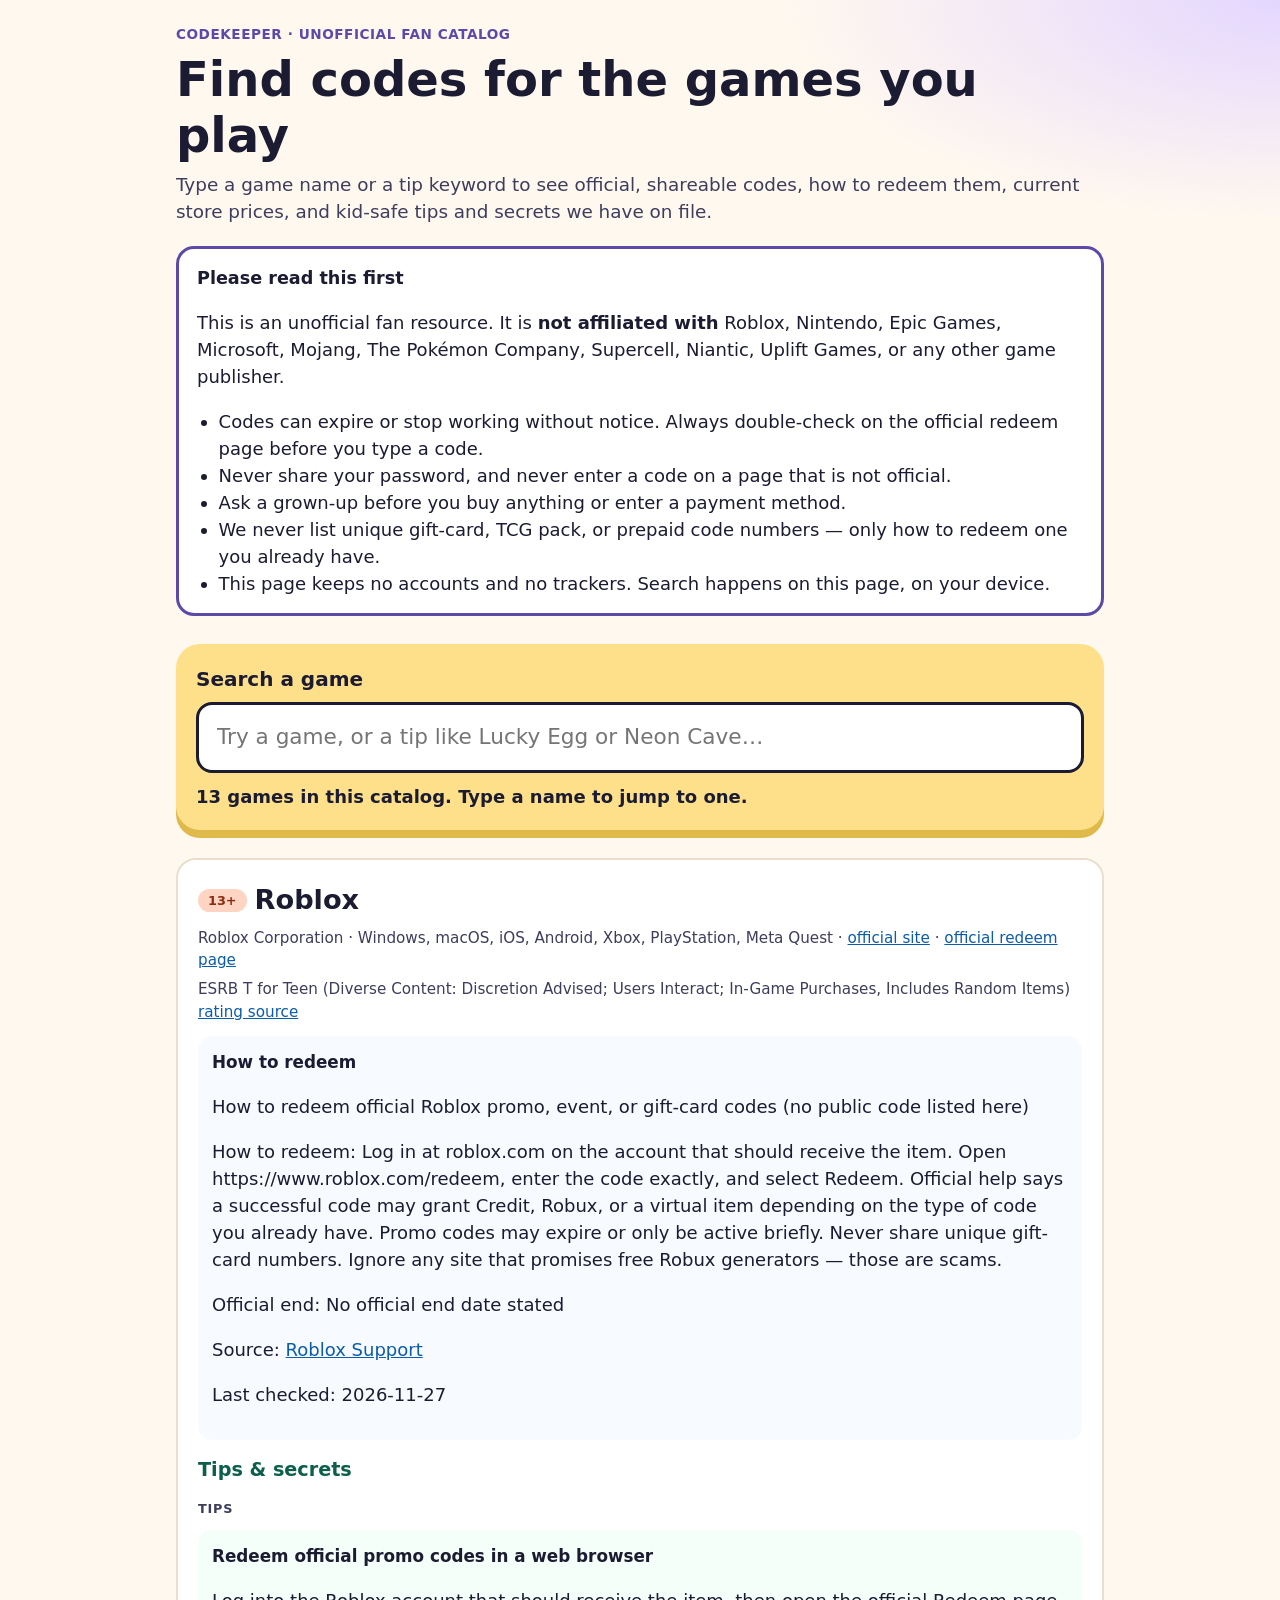
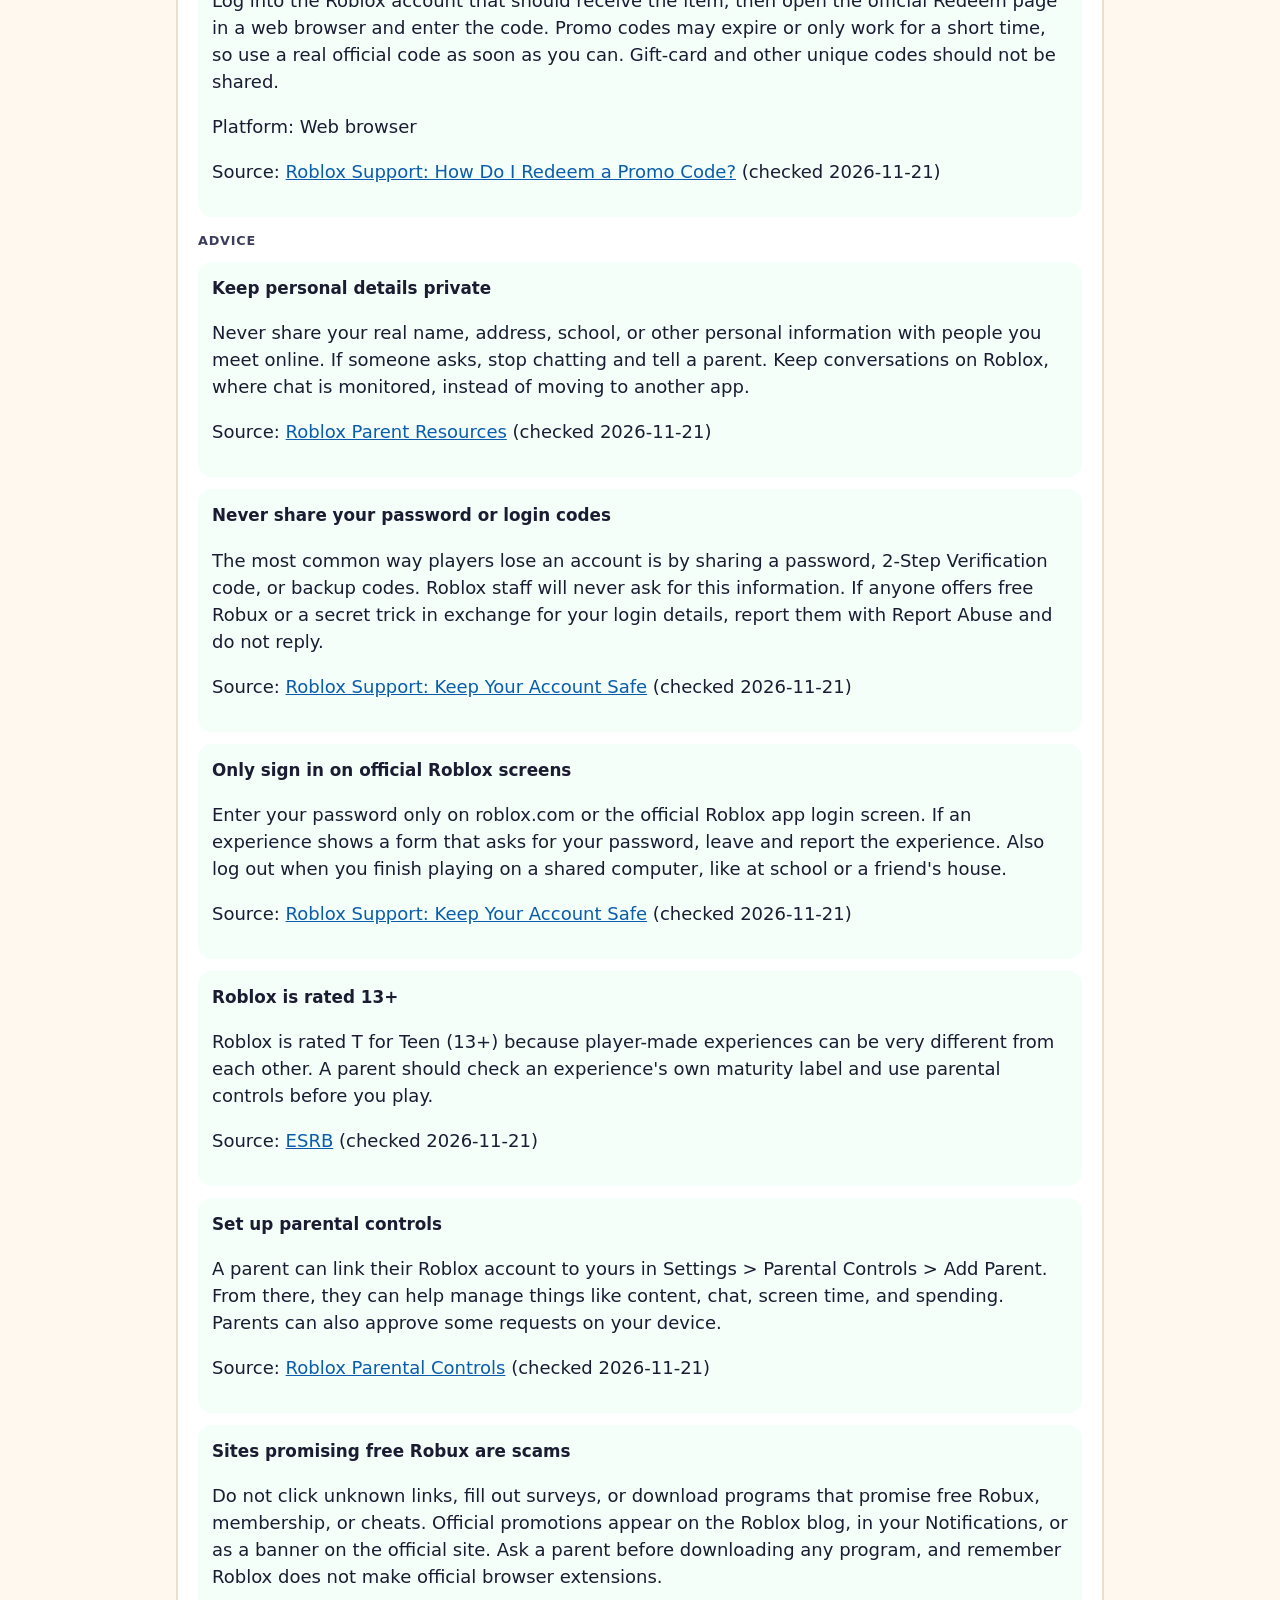
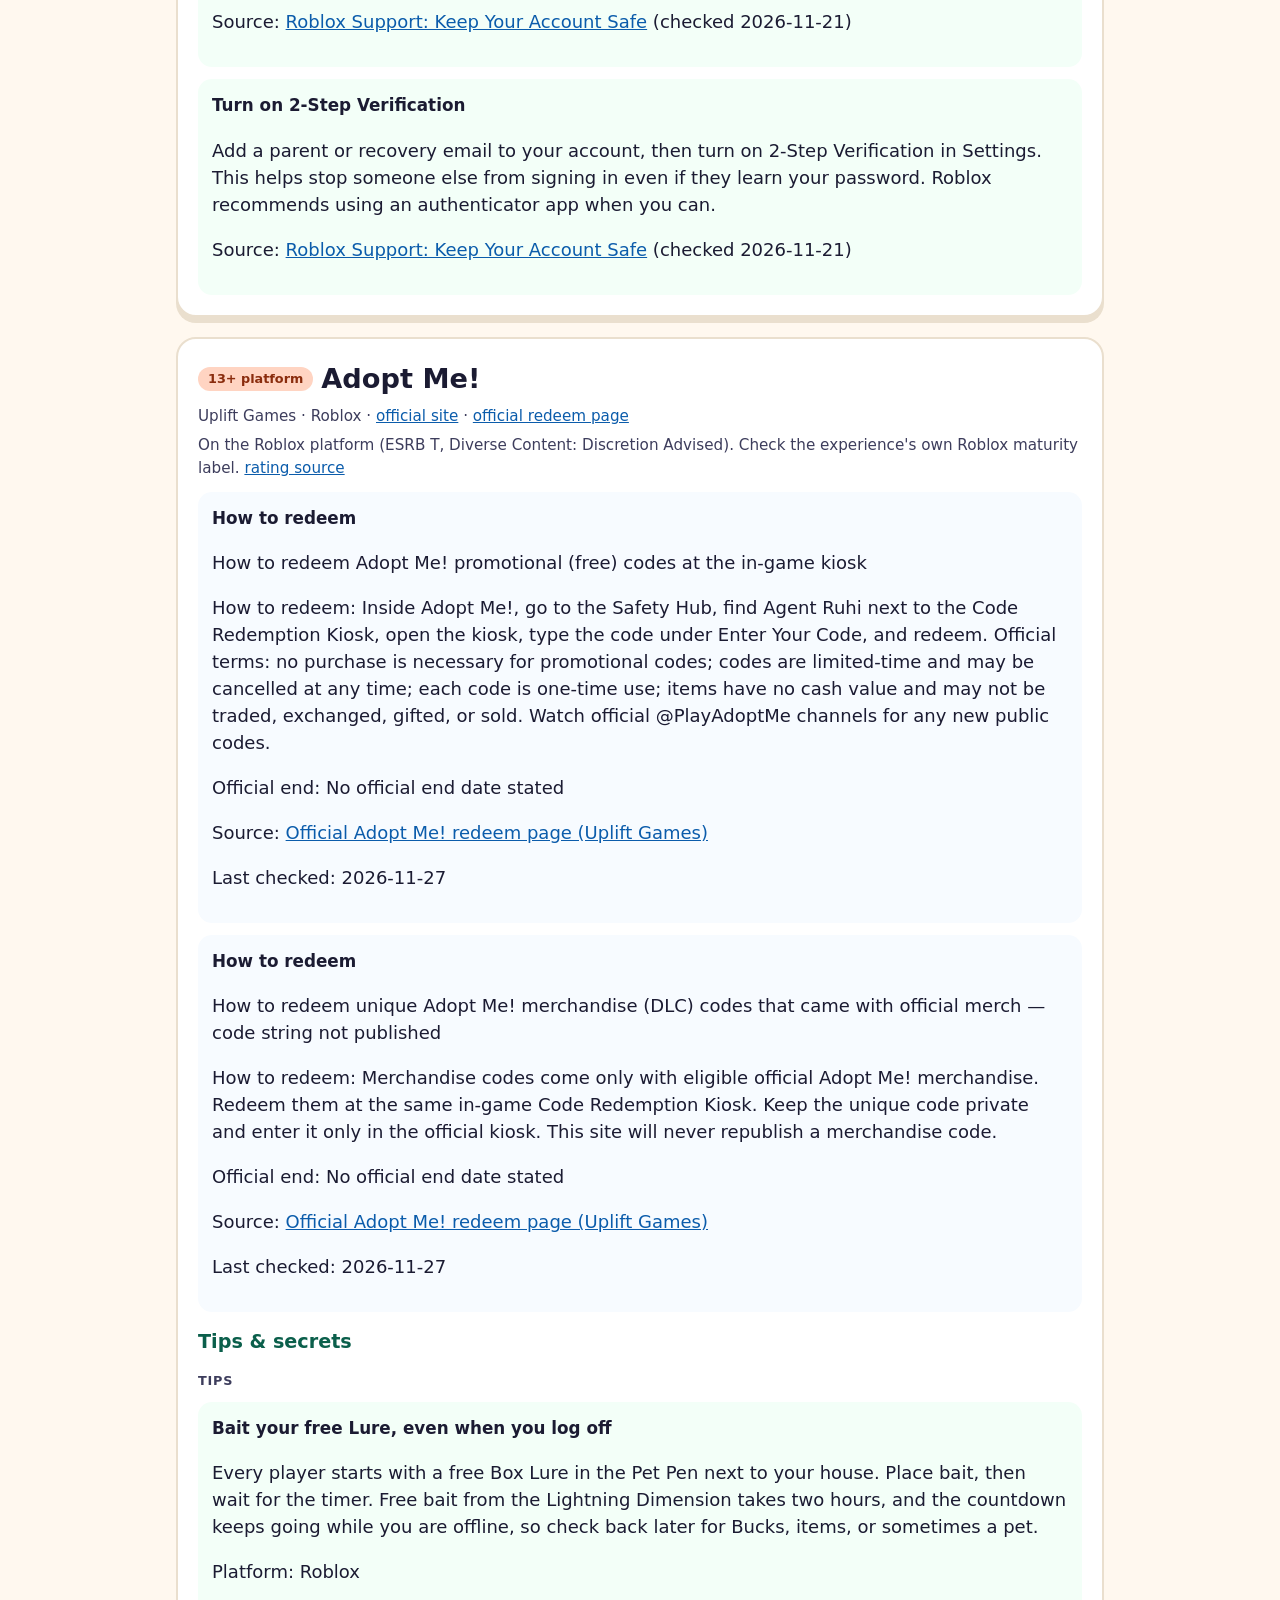
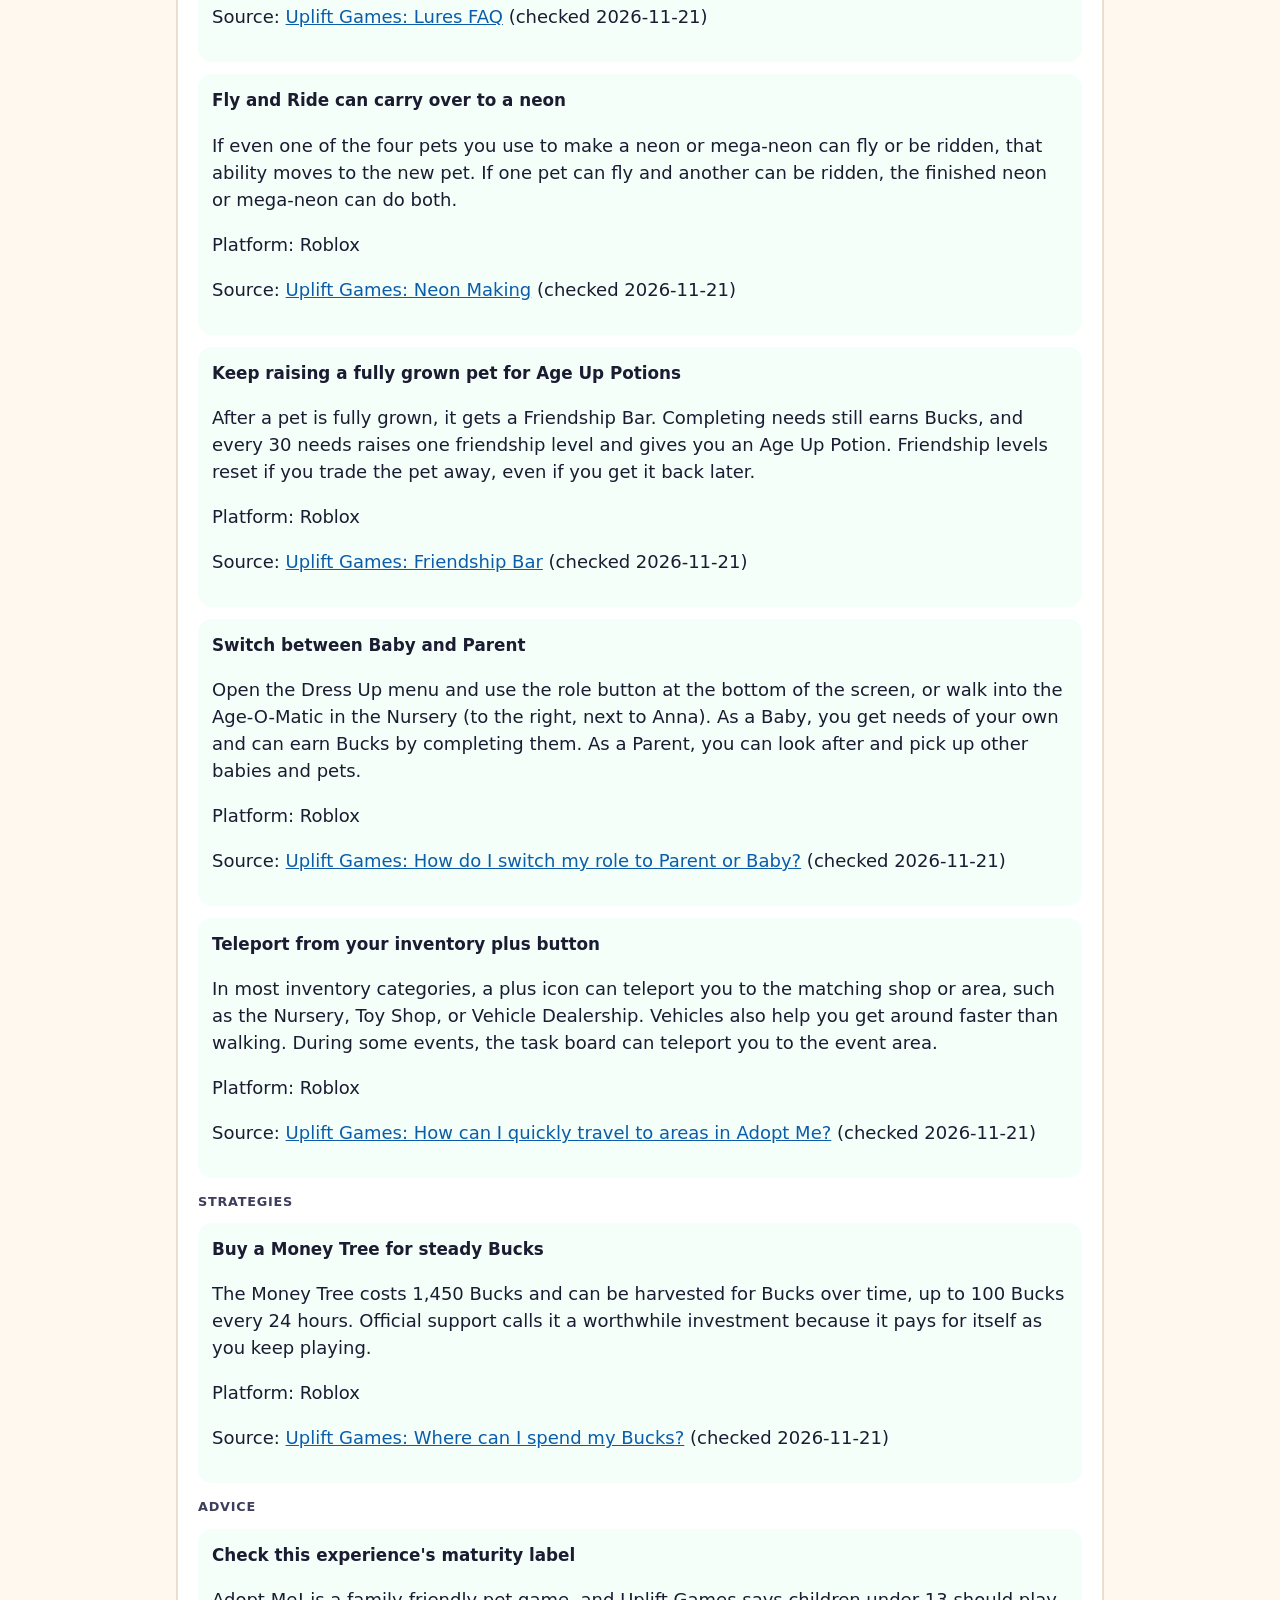
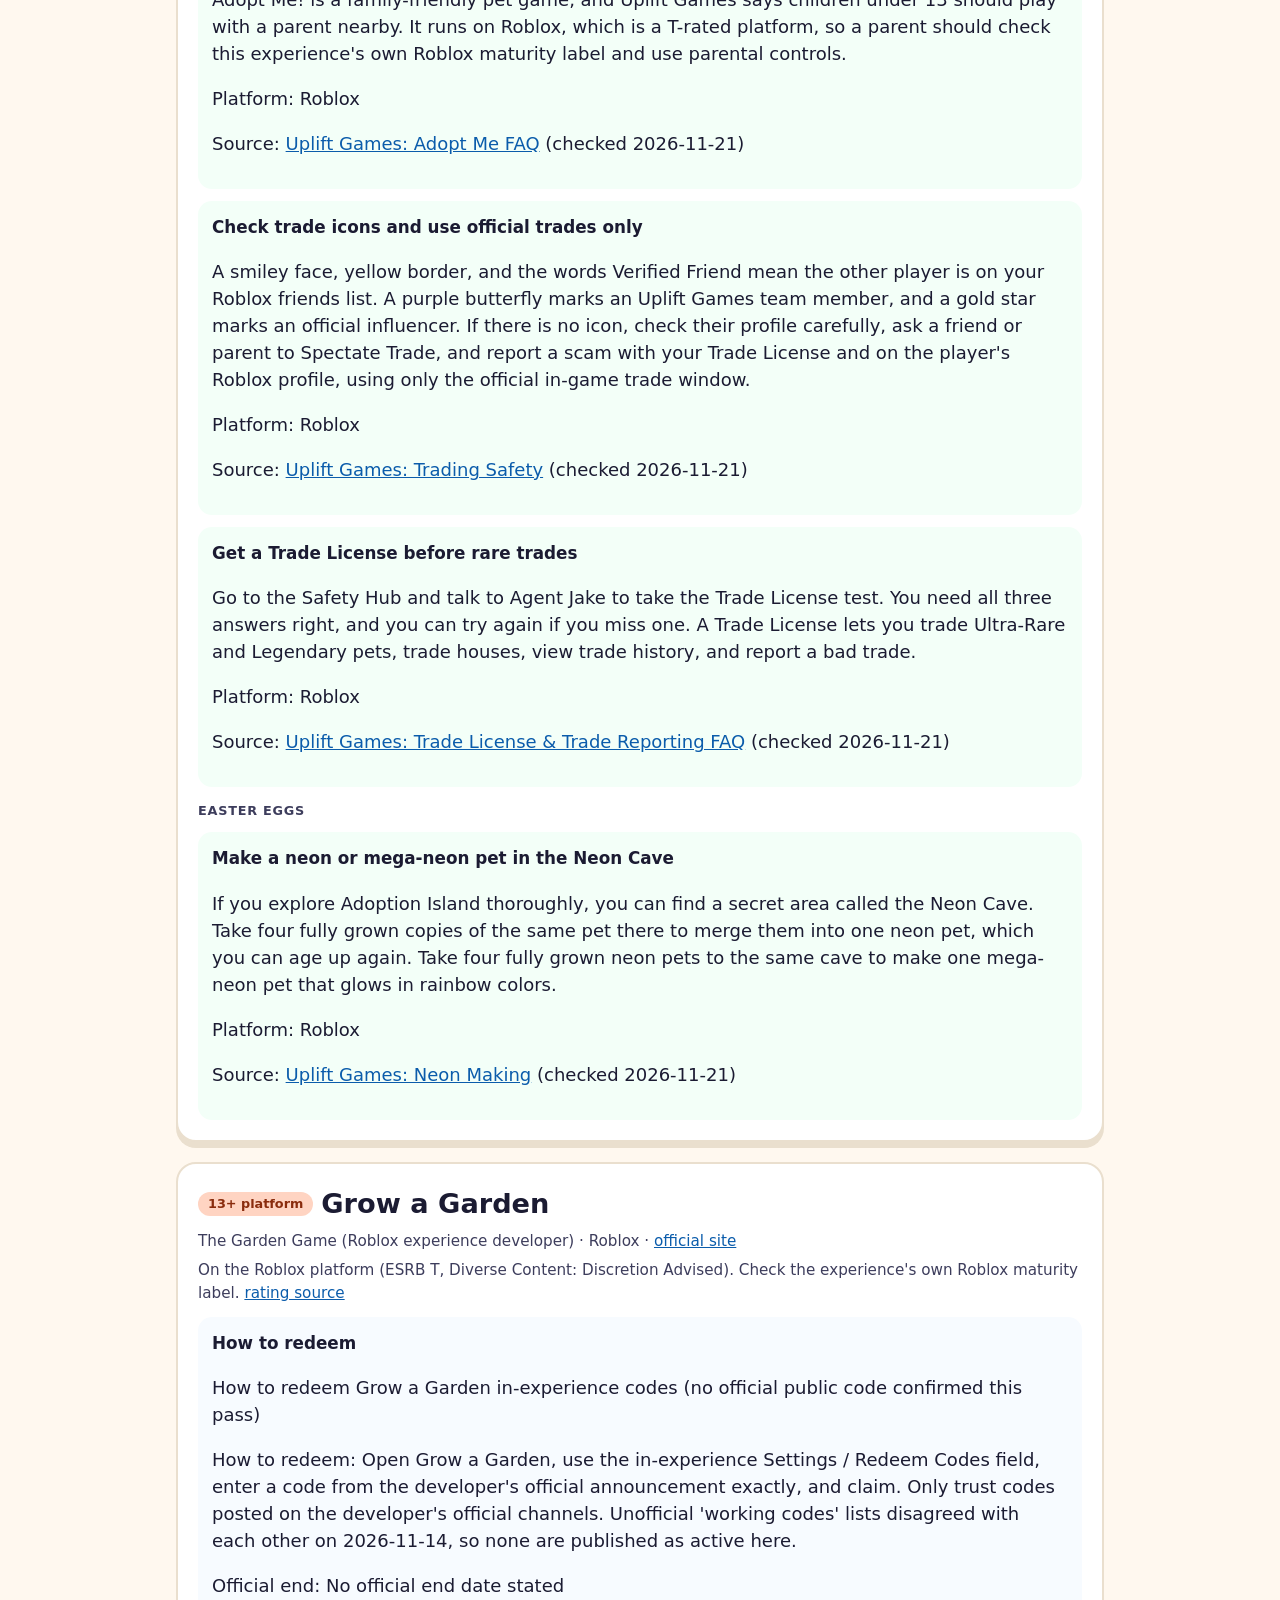
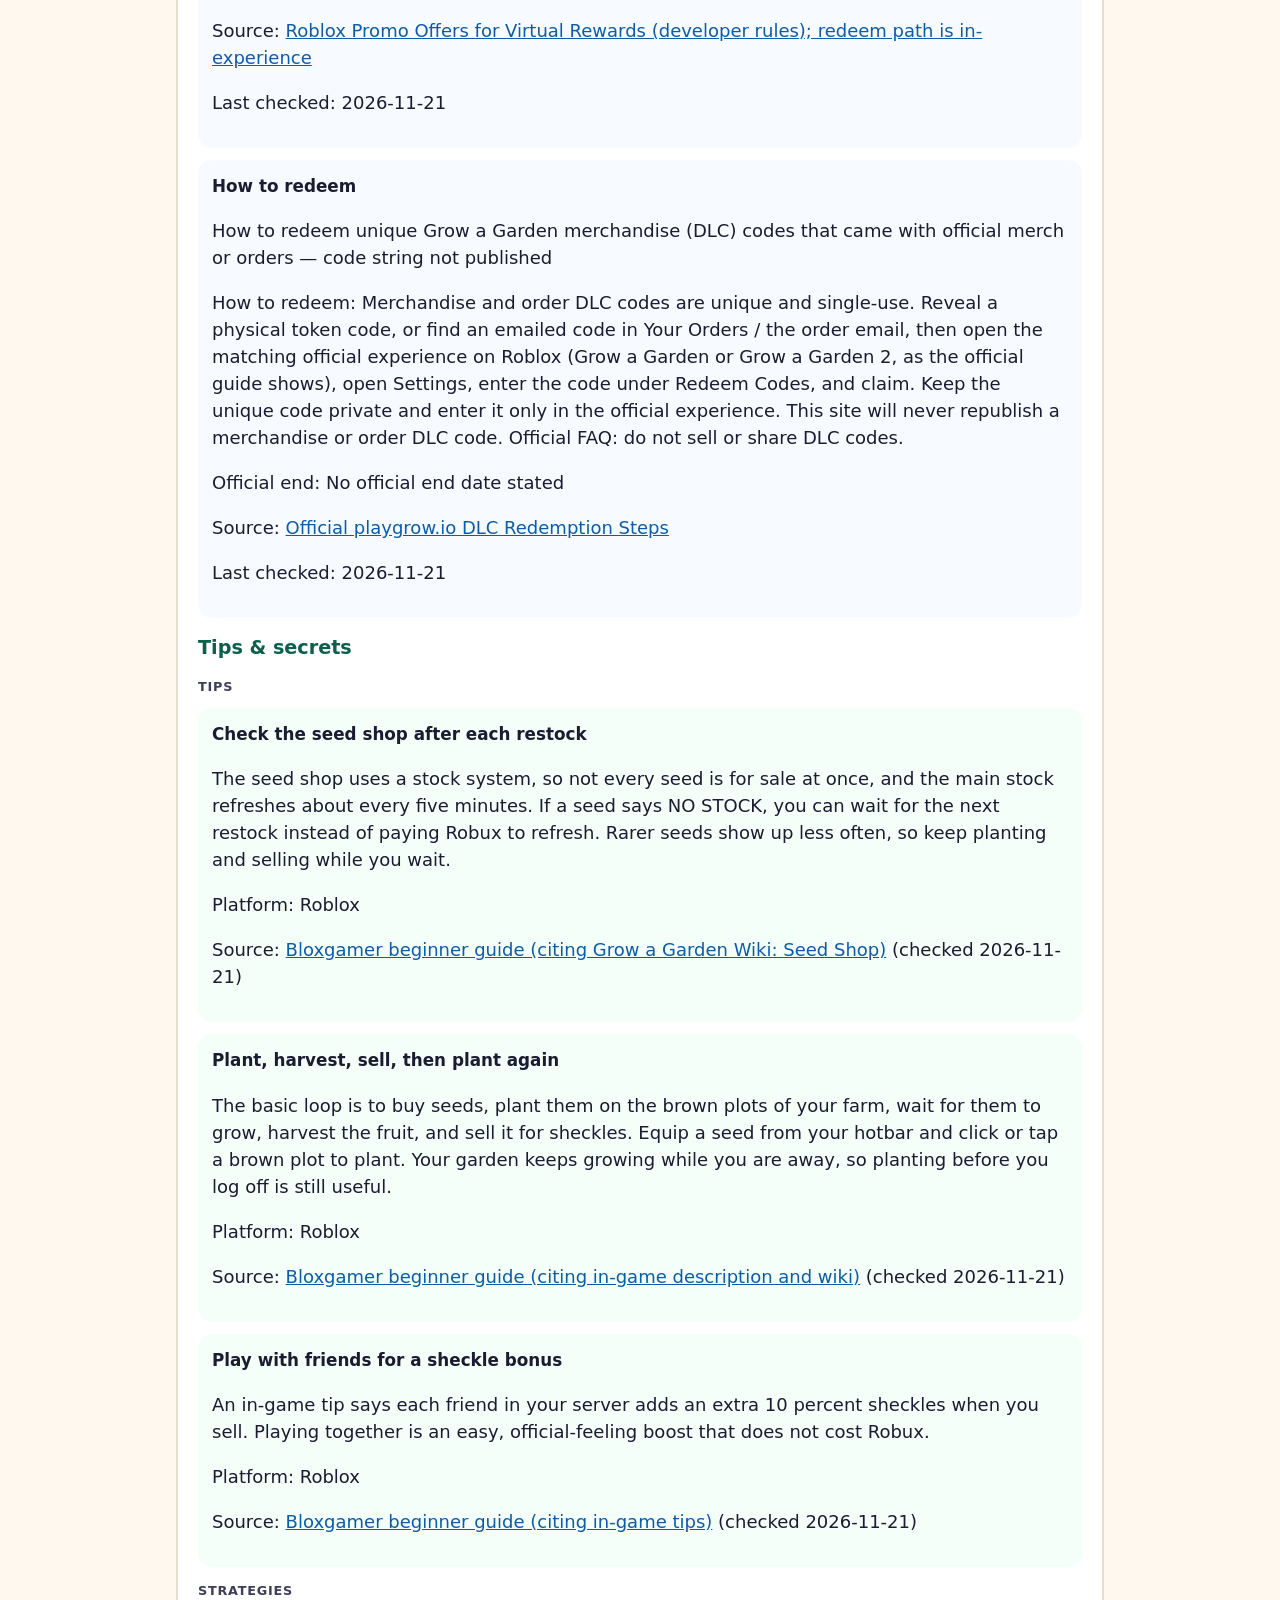
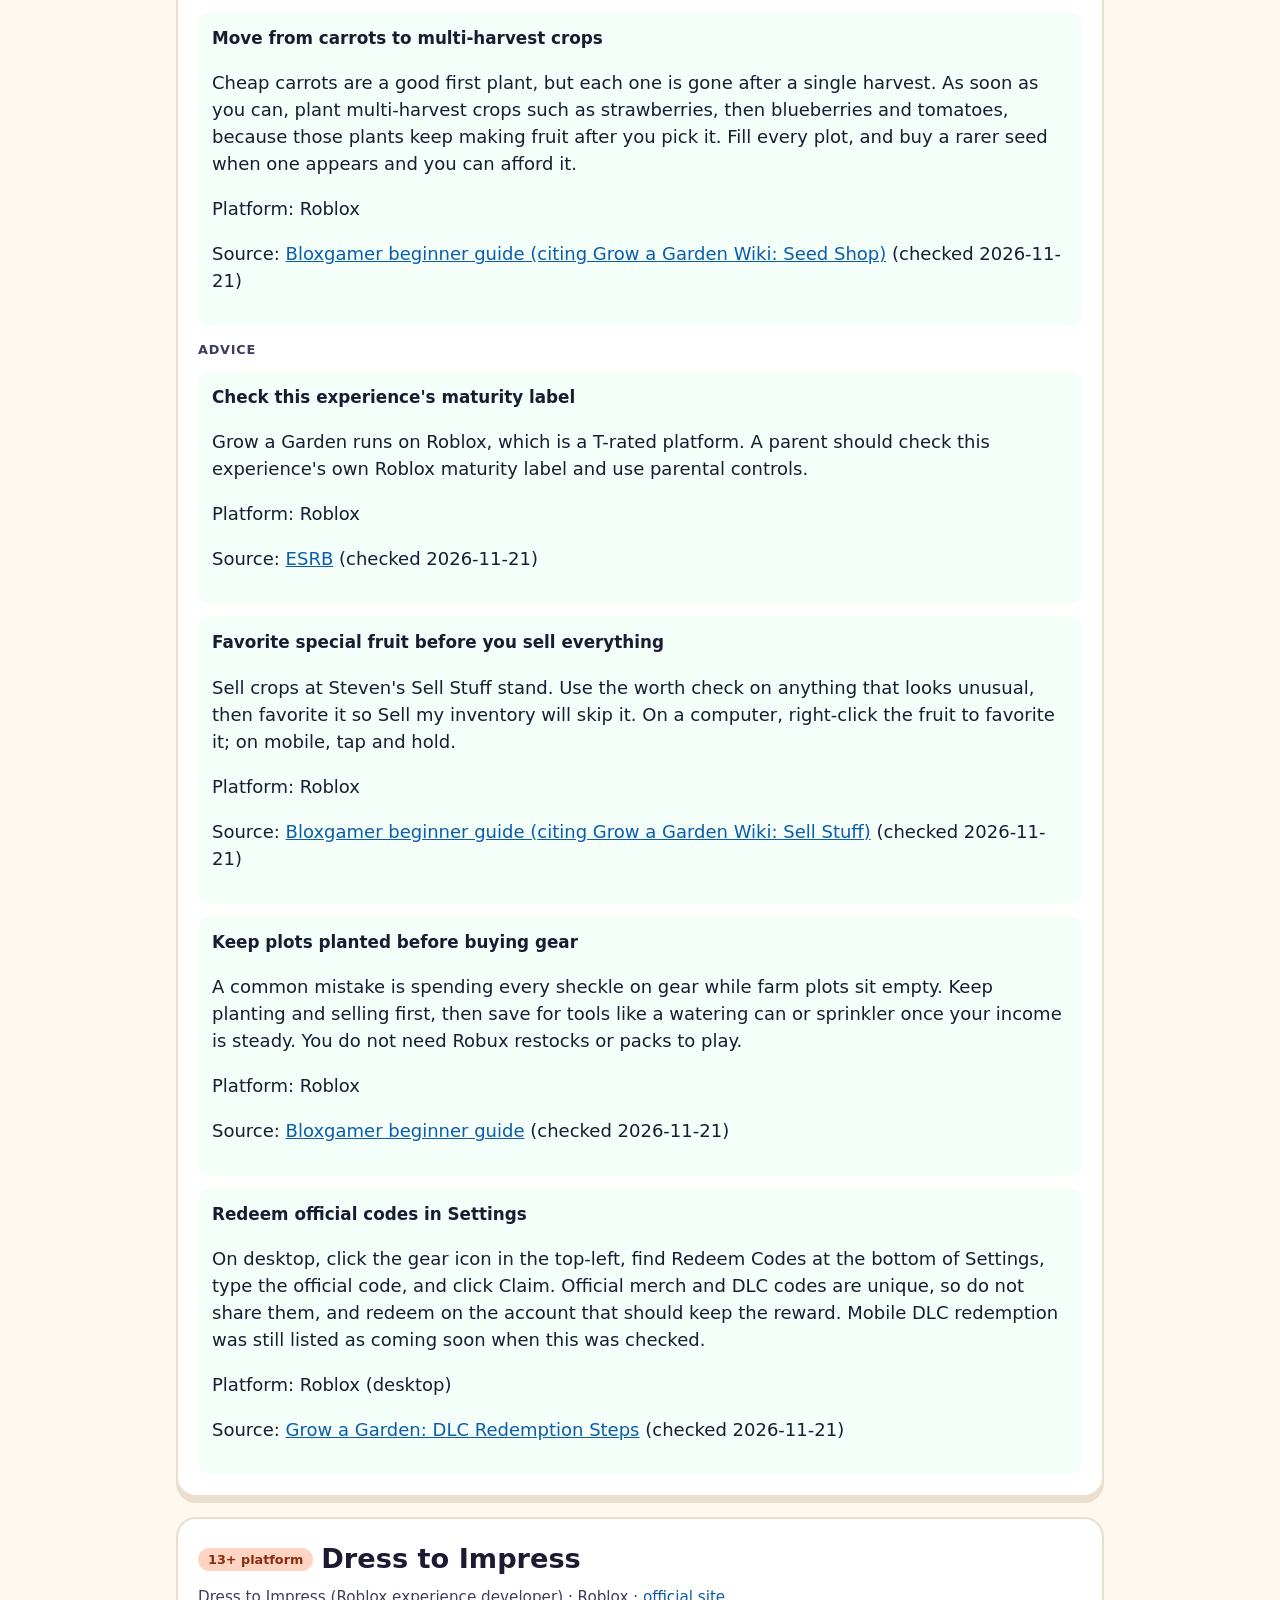
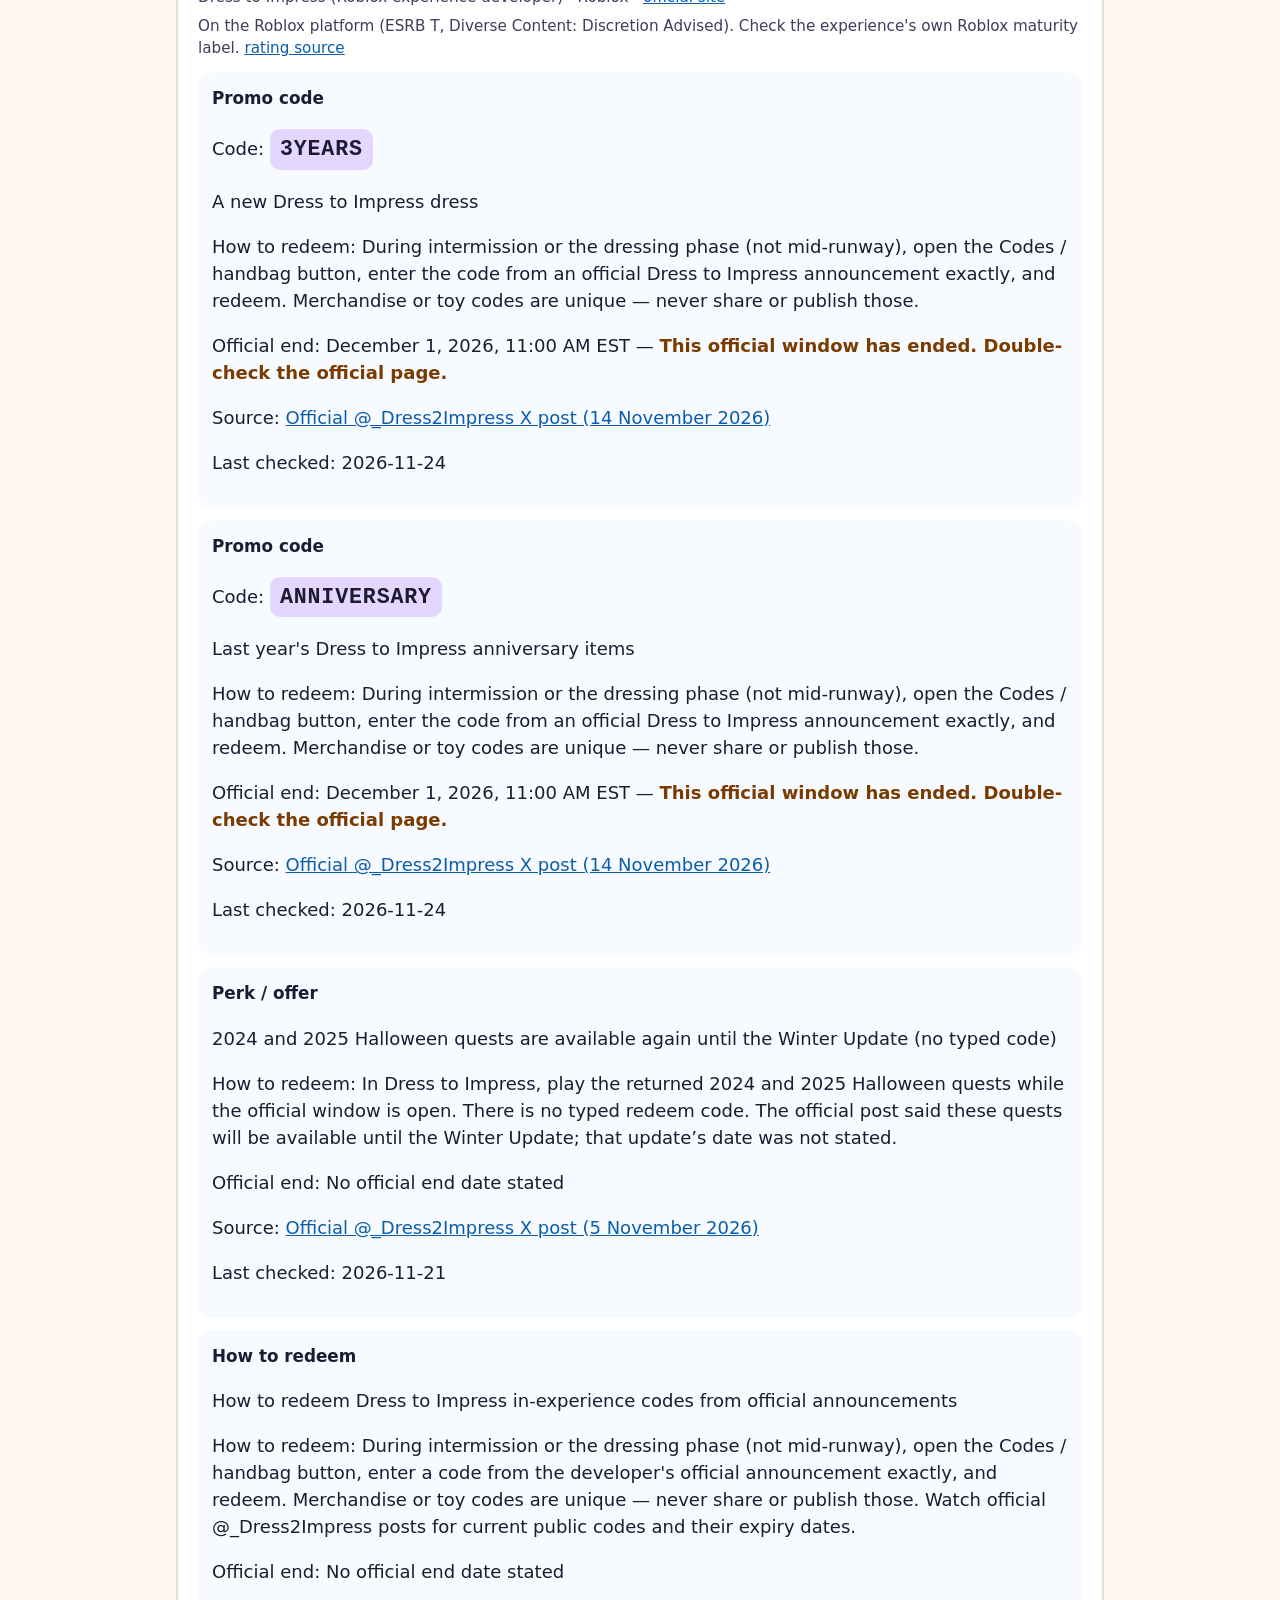
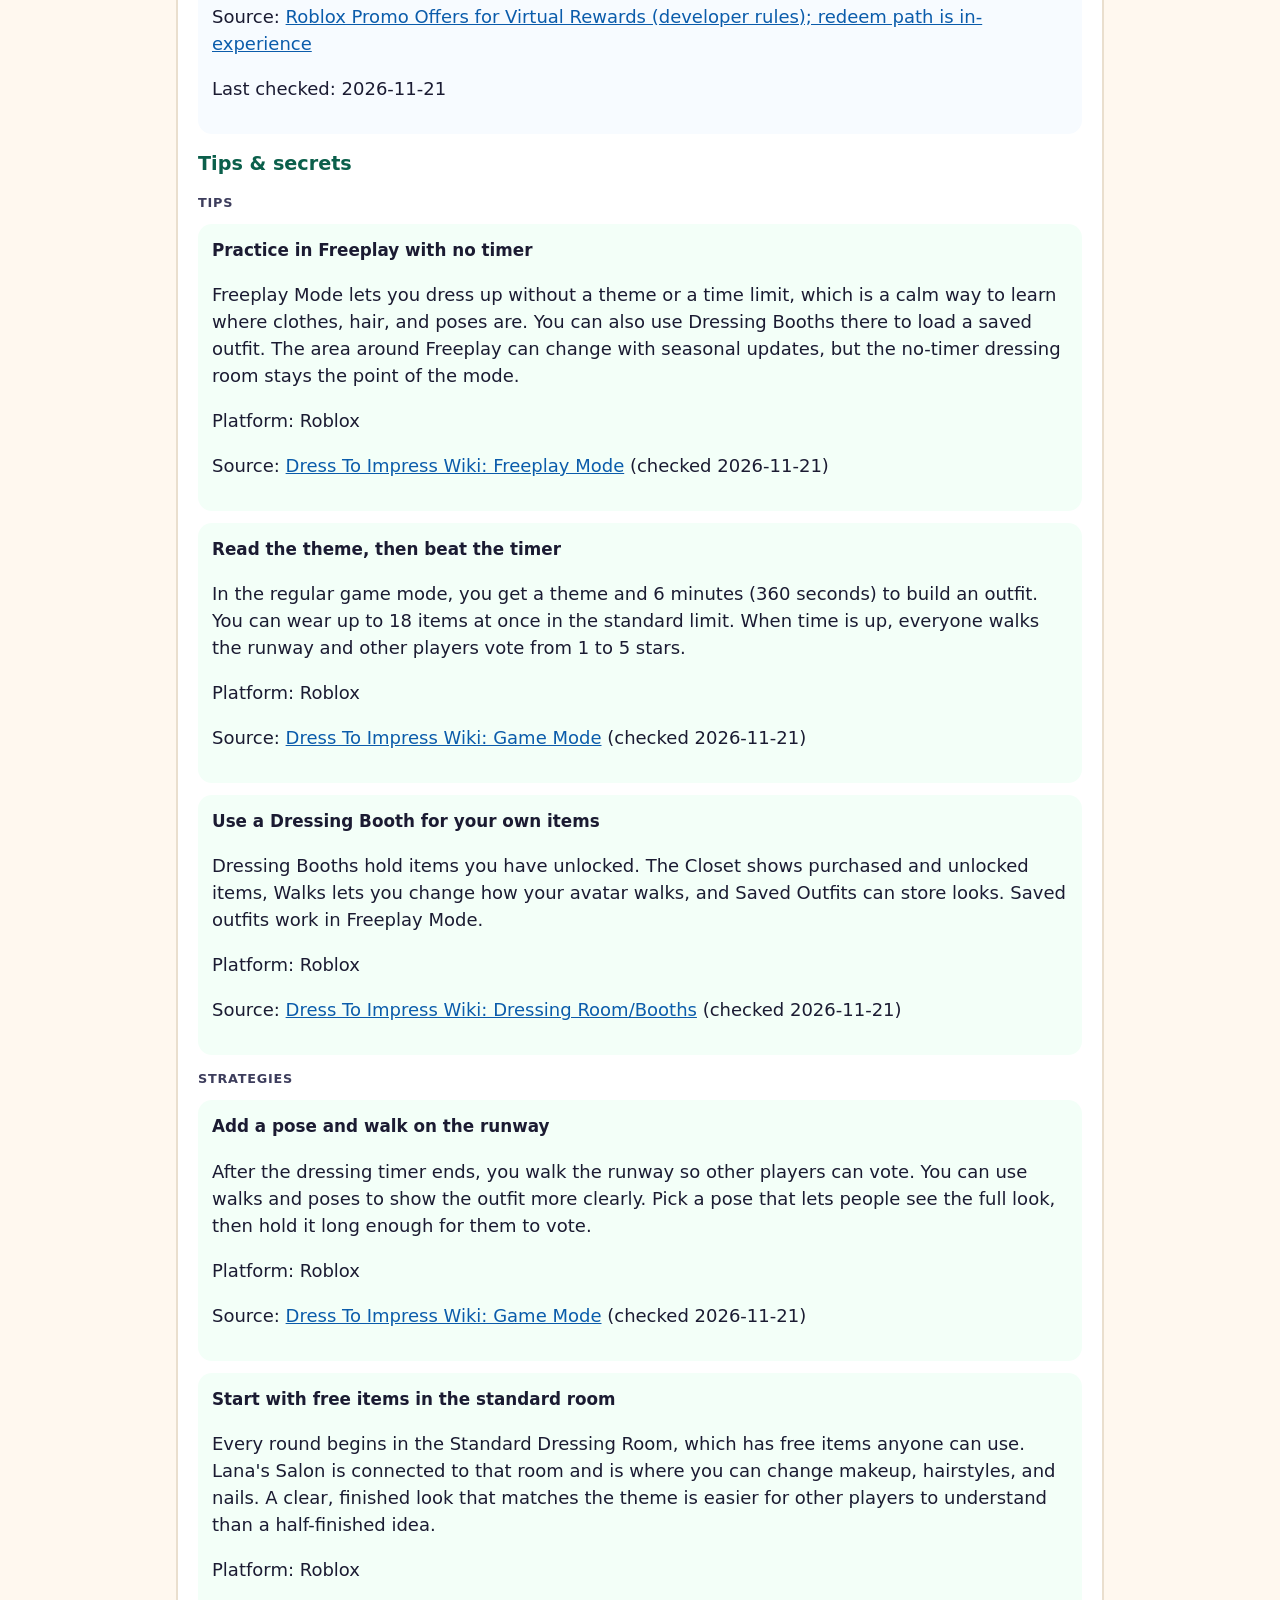
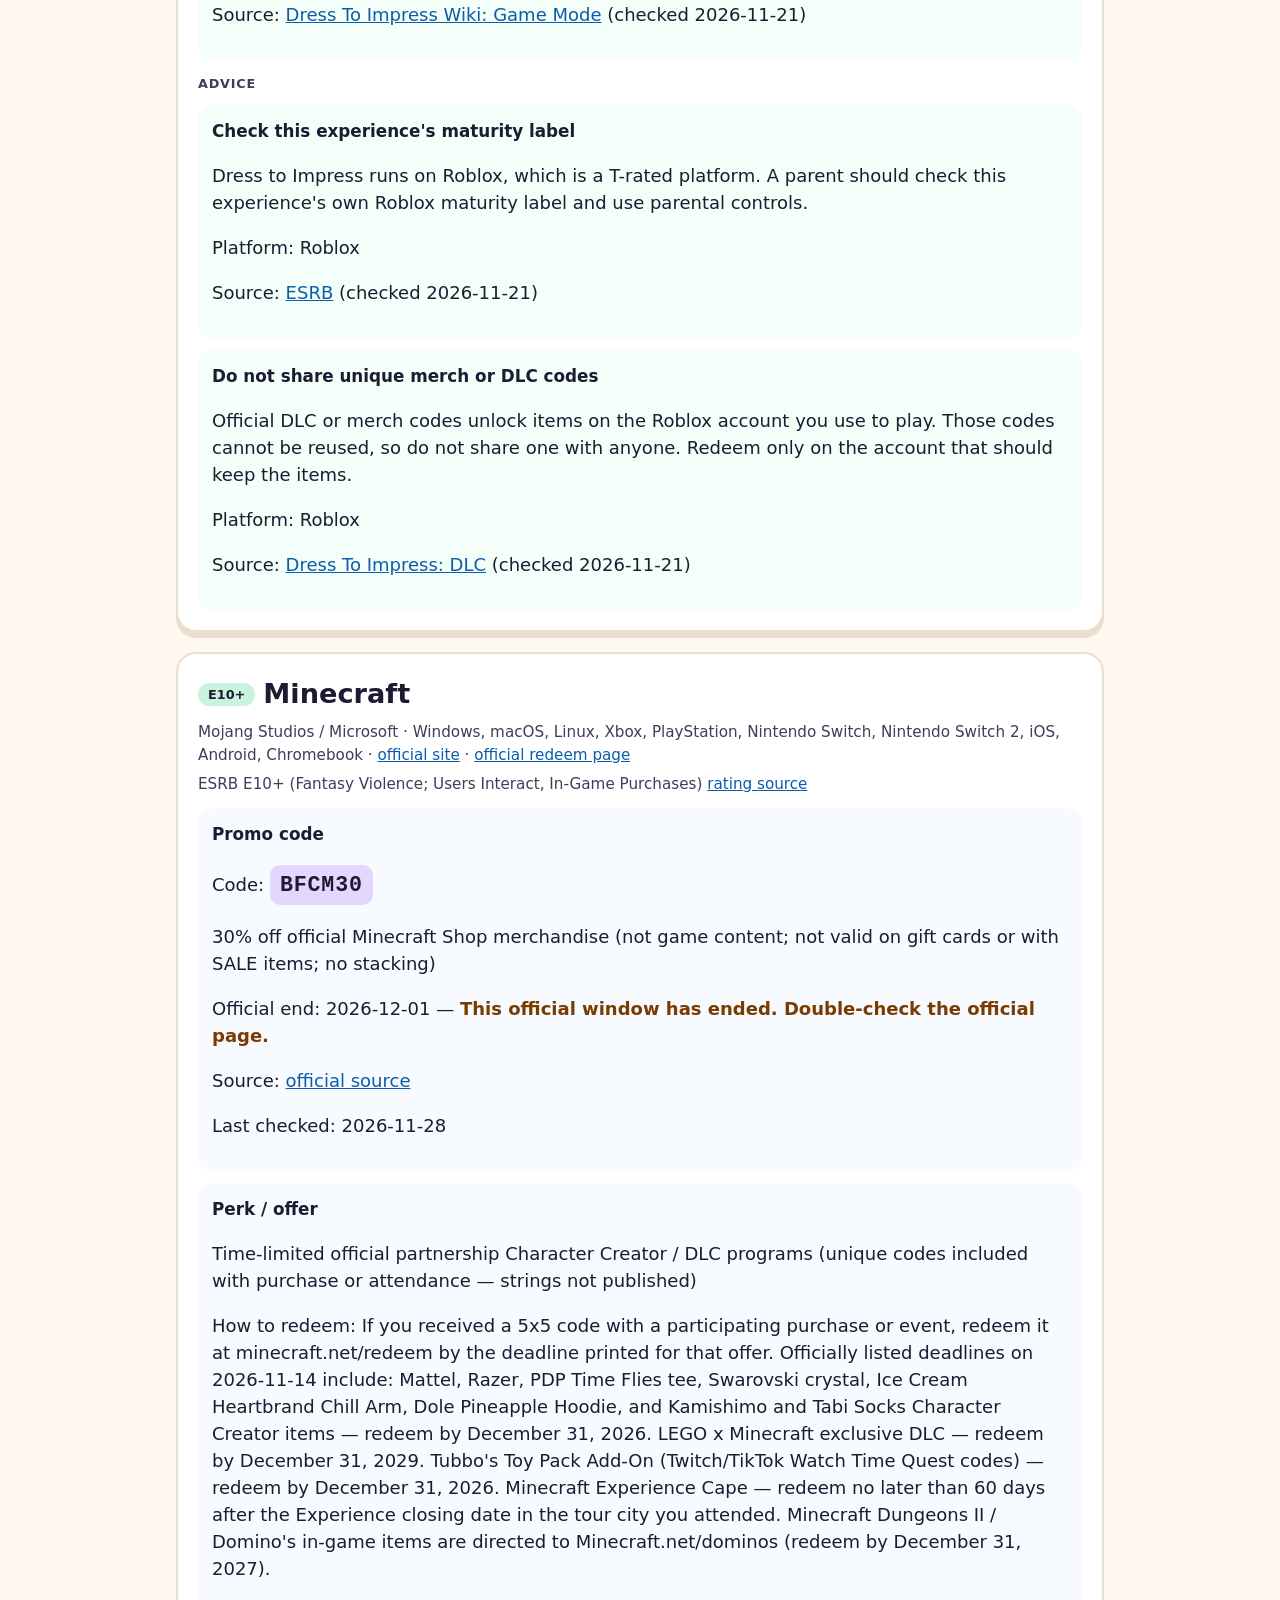
